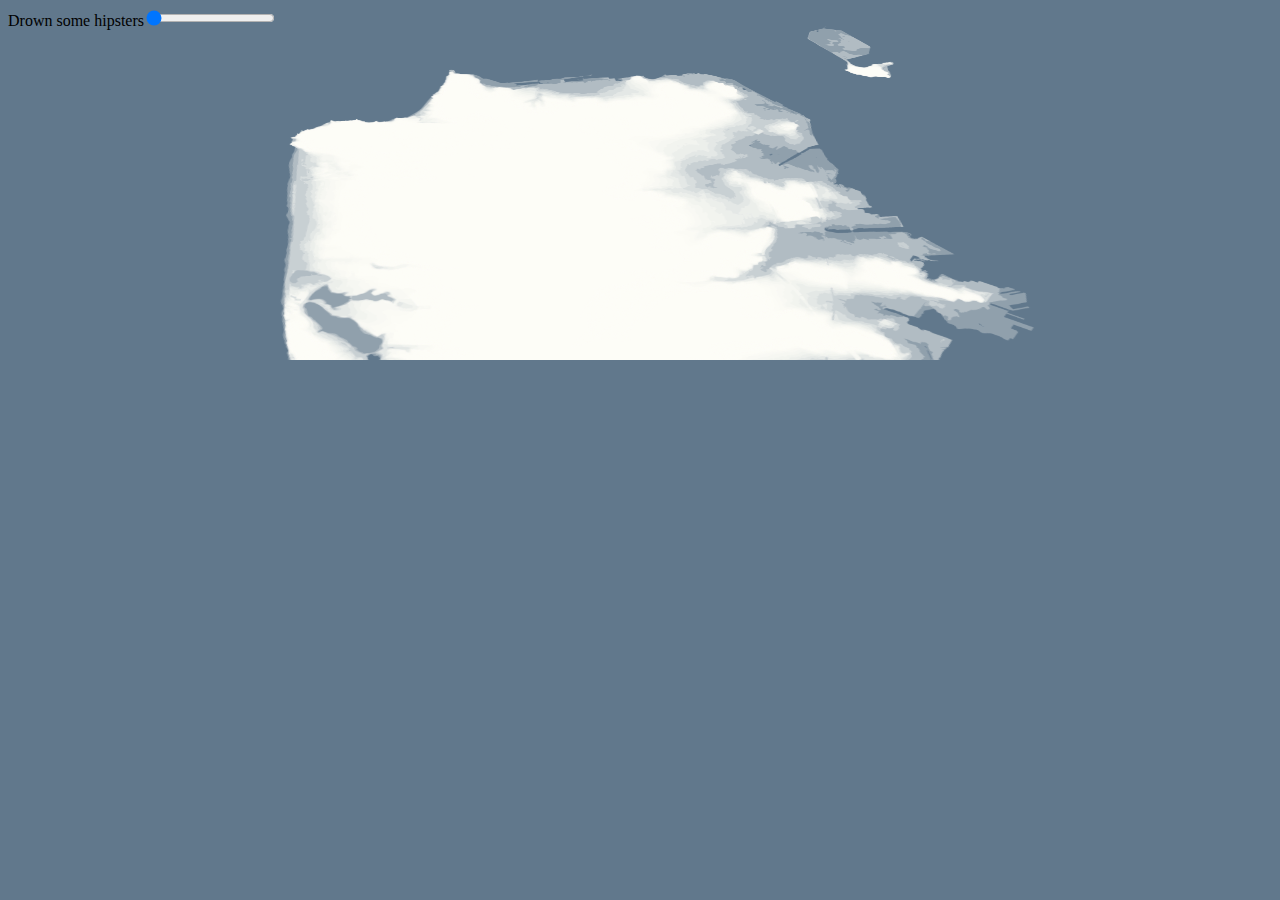
==== index.html @ 6633ede7 "initial commit" ====
<html>
	<style>
		.elevation {
			position:absolute;
			opacity:0.3;
			width:100%;
			pointer-events:none;
			-webkit-transform-origin: 40% 60%;
			transition:opacity 2s;
			left:150px;
			-webkit-transform:rotateX(75deg);

		}
		path,polygon {
			fill:#FfFef9;
		}
		body {
			-webkit-perspective:1600px;
			background:#61788C;
		}
		
		#water {
			position:absolute; 
			width:500%; 
			height:auto; 
			background:#61788C;
			transition:all 2s;
			opacity:0.6;
			margin-left:-100%;
			-webkit-transform-origin: 40% 60%;
			-webkit-backface-visibility:hidden;
			-webkit-transform:rotateX(75deg);

		}
		#scene {
			margin-top:-250px;
			width:80%;
			height:100%;
		}
	</style>
	<body>
	<script src="http://ajax.googleapis.com/ajax/libs/jquery/1.11.0/jquery.min.js"></script>
	Drown some hipsters<input type="range" class="range" min="0" max="20" value='0' data-highlight="true">
	<div id='scene'>
		<div style=' transition:all 2s;	-webkit-perspective:1600px;margin:0 auto;width:80%'>
			<svg id='water'></svg>
			
			<svg class='elevation' viewBox='0,0,800,680'   id="group-5_1_">
				<g>
					<path d="M553.43,239.22h0.07l0.07-0.07v-0.07V239h-0.07v-0.07l-0.07-0.08l-0.06-0.14l-0.08-0.08v-0.07h-0.07v0.07
						v0.08l0.07,0.07v0.07l0.08,0.08V239v0.08v0.07v0.07H553.43z M517.58,332.6v-0.06l0.14-0.07l0.21-0.15l0.28-0.37l0.49-0.44
						l0.49-0.59l0.49-0.59l0.28-0.51l0.14-0.44l-0.14-0.22l-0.14-0.23l-0.21-0.14l-0.14-0.08l-0.07-0.07l-0.07-0.07h-0.07h-0.07v0.07
						l-0.07,0.07l-0.14,0.08l-0.07,0.07l-0.07,0.07l-0.07,0.15h-0.07v0.07v0.08h-0.07v0.07h-0.07v0.07h-0.07l-0.07,0.08l-0.07,0.07
						h-0.07v0.07h-0.07l-0.06,0.08l-0.07,0.07l-0.14,0.14l-0.22,0.15l-0.28,0.3l-0.28,0.29l-0.28,0.3l-0.28,0.22l-0.14,0.14l-0.07,0.08
						v0.07l0.07,0.15l0.14,0.14l0.15,0.15l0.21,0.14l0.14,0.15l0.14,0.15l0.07,0.07l0.07,0.07v0.08h0.07l0.06,0.07H517.58z
						 M501.38,323.33v-0.08h-0.07l-0.07-0.07v0.07v0.08h0.07H501.38z M375.57,150.91v-0.07v-0.08l-0.07-0.07v0.07v0.08L375.57,150.91z
						 M624,549.36v-0.07v-0.07h-0.07v-0.08h-0.06h-0.07h-0.07h-0.07v0.08v0.07v0.07l0.07,0.07h0.07h0.07h0.06H624V549.36z
						 M645.01,559.89v0.07l0.07,0.08v0.07h0.07v0.07h0.07l0.07,0.07l0.07,0.08l0.07,0.07h0.07l0.06,0.07l0.07,0.08h0.07l0.07,0.07h0.07
						l0.07,0.07l0.07,0.08h0.07l0.07,0.07l0.07,0.07h0.07v0.08h0.07l0.07,0.07h0.07l0.07,0.07l0.07,0.08l0.07,0.07l0.07,0.07h0.07
						l0.06,0.07v0.08h0.08l0.07,0.07l0.06,0.07v0.08h0.07l0.07,0.07h0.07v0.07l0.07,0.07h0.07l0.07,0.08v0.07h0.07l0.07,0.08v0.07h0.07
						l0.07,0.07h0.07l0.07,0.07H648h0.07l0.07,0.08h0.07l0.07-0.08h0.06v-0.07h0.07v-0.07h-0.07l-0.06-0.07h-0.07l-0.07-0.08h-0.07
						v-0.07H648h-0.07l-0.07-0.08v-0.33h0.06v0.07h0.07h0.07l0.07,0.07h0.07h0.07v0.08h0.06l0.07,0.07h0.07l0.07,0.07h0.07h0.07h0.07
						h0.07v0.08h0.07l0.07,0.07l0.07,0.07l0.07,0.07h0.07v0.08h0.07h0.07v0.07v0.07v0.08v0.07v0.07l-0.07,0.08v0.14v0.08v0.07v0.07
						l-0.07,0.07v0.08v0.07v0.07v0.08v0.07h0.07v0.07h0.07v0.07v0.08v0.07h0.07v0.08h0.07v0.07l0.07,0.07l0.07,0.07l0.07,0.08
						l0.07,0.07h0.06l0.07,0.07h0.07v0.08H650l0.07,0.07h0.07v0.07h0.07v0.08h0.07l0.07,0.07h0.07l0.07-0.07h0.07h0.14h0.07h0.14h0.14
						h0.07h0.07h0.07h0.07l0.07,0.07h0.07h0.14h0.07h0.07h0.07h0.07l0.07,0.07h0.07l0.07,0.07l0.07,0.08h0.14l0.07,0.07l0.07,0.07v0.08
						l0.07,0.07v0.07h0.06h0.07l0.07-0.07h0.07v0.07h0.07h0.07H653l0.07-0.07h0.07l0.14-0.07h0.07l0.14-0.08h0.07l0.07-0.07l0.07-0.07
						l0.07-0.08l0.07-0.07l0.07-0.07l0.07-0.07v-0.08h0.07v-0.07l0.07-0.07v-0.08l0.07-0.07l0.07-0.07v-0.08l0.07-0.07l0.07-0.07h0.06
						l0.08-0.07h0.06l0.07-0.08h0.07h0.07h0.07l0.14-0.07h0.07h0.15h0.14h0.14l0.21,0.07l0.14,0.08h0.07l0.14,0.07h0.07l0.07,0.07h0.07
						v0.07l0.07,0.08h0.07l0.07,0.07h0.07l0.06,0.07l0.07,0.08h0.07v0.07l0.07,0.07l0.07,0.08l0.07,0.07l0.07,0.07l0.07,0.07h0.07
						l0.07,0.08l0.07,0.07l0.07,0.07h0.14l0.07,0.08h0.07h0.07l0.07,0.07h0.07h0.06h0.07l0.07,0.07h0.15h0.06h0.07h0.07l0.07,0.08h0.07
						h0.07h0.07h0.07l0.07-0.08h0.07v-0.07H659v-0.07h0.07v-0.08l0.07-0.07l0.07-0.07l0.07-0.08v-0.07l0.07-0.07l0.07-0.07v-0.08
						l0.07-0.07v-0.07l0.07-0.08l0.06-0.07l0.07-0.07l0.07-0.08h0.07v-0.07h0.07v-0.07l0.07-0.07l0.07-0.08l0.07-0.07l0.07-0.08h0.07
						h0.07h0.07h0.07h0.07l0.07,0.08l0.07,0.07h0.07h0.07v-0.07v-0.08h0.07v-0.07h0.07v-0.07h0.07v-0.07h0.06v-0.08v-0.07l-0.06-0.07
						v-0.08l0.06-0.07v-0.07l0.07-0.07l0.07-0.08h0.07h0.07h0.07h0.07l0.07,0.08h0.07l0.07,0.07h0.07l0.07,0.07h0.07v0.07h0.07
						l0.07,0.08l0.07,0.07l0.07,0.07l0.14,0.08l0.07,0.07v0.07h0.07l0.07,0.07h0.07v0.08h0.07l0.06,0.07h0.07v-0.07l0.07-0.08
						l0.07-0.07h0.07l0.07-0.07h0.07h0.07h0.07h0.07l0.07,0.07v0.07v0.08v0.07h0.07v0.08h0.07v0.07h0.07v0.07h0.07v0.07l0.07,0.08
						l0.07,0.07v0.07h0.07v0.08h0.07v0.07h0.07v0.07v0.08v0.07v0.07h0.06l0.07,0.07l0.15,0.08l0.06,0.14l0.08,0.08l0.06,0.07h0.07
						l0.07,0.07l0.07,0.08h0.07v0.07h0.07v0.07v0.08h0.07l0.07,0.07l0.07,0.07h0.07l0.07,0.07l0.07,0.08h0.07v-0.08h0.07l0.14,0.08
						l0.14,0.07l0.14,0.15l0.14,0.07l0.14,0.15l0.07,0.07h0.07h0.07v0.07l0.07-0.07l0.07-0.07l0.07-0.15l0.14-0.15l0.07-0.07l0.07-0.15
						l0.07-0.07l0.07-0.14l0.14-0.15l0.14-0.22l0.21-0.3l0.28-0.29l0.21-0.37l0.21-0.22l0.21-0.15l0.14-0.07h0.07l0.07,0.07l0.07,0.08
						h0.07l0.07,0.07l0.21,0.15l0.14,0.14l0.21,0.15l0.15,0.07l0.14,0.08l0.07,0.07l0.03,0.04l0.07,0.08l0.07,0.07l0.14,0.07l0.14,0.07
						l0.21,0.15l0.35,0.3l0.42,0.29l0.5,0.29l0.49,0.37l0.56,0.37l0.49,0.36l0.42,0.37l0.35,0.22l0.28,0.23l0.14,0.07l0.07,0.07
						l0.07,0.07l0.07,0.08h0.14l0.07,0.14l0.21,0.15l0.28,0.15l0.35,0.29l0.28,0.22l0.29,0.15l0.21,0.14l0.21,0.15l0.14,0.15l0.21,0.14
						l0.28,0.22l0.35,0.22l0.35,0.23l0.28,0.22l0.21,0.14l0.14,0.15l0.21,0.07l0.21,0.22l0.28,0.22l0.42,0.23l0.36,0.29l0.28,0.22
						l0.21,0.15l0.14,0.07l0.14,0.15l0.21,0.07l0.21,0.15l0.21,0.22l0.28,0.22l0.14,0.22l0.07,0.15v0.14l-0.07,0.15l-0.07,0.07v0.08
						h-0.07v0.07v0.07l0.07,0.07h0.07l0.07,0.08h0.07v0.07h0.07l0.07,0.07h0.07l0.07,0.08h0.07l0.07,0.07h0.07l0.07,0.07h0.07
						l0.07,0.08h0.07v0.07h0.07h0.06h0.07h0.07h0.07h0.07h0.07h0.07l0.07,0.07h0.07h0.07h0.14h0.07h0.14h0.14h0.14h0.15h0.14h0.07h0.07
						h0.06h0.15h0.14h0.14h0.07h0.07h0.07h0.07h0.07h0.14h0.14h0.07h0.14h0.07h0.07l0.07,0.07h0.07l0.07,0.08h0.14l0.07,0.07l0.07,0.07
						l0.14,0.08l0.07,0.07l0.07,0.07h0.07v0.08h0.06l0.07,0.07l0.07,0.07l0.07,0.07h0.07v-0.07h0.07h0.07v-0.07h0.07v-0.07h0.07v-0.08
						v-0.07v-0.07v-0.08v-0.07v-0.07v-0.08v-0.07v-0.07v-0.07v-0.08v-0.07l0.07-0.07v-0.08l0.07-0.07v-0.07h0.07l0.07-0.08l0.07-0.07
						h0.07l0.07-0.07l0.07-0.07h0.14l0.07-0.08h0.14l0.07-0.07h0.14l0.07-0.07h0.07h0.07h0.14h0.07h0.14l0.07-0.08h0.07h0.07h0.07
						l0.07-0.07h0.07h0.06h0.07h0.08l0.07-0.07h0.14h0.07l0.06-0.08h0.07h0.07h0.14h0.14l0.15-0.07h0.14h0.14h0.07h0.07h0.07h0.07h0.07
						h0.14h0.07l0.07,0.07h0.06h0.08l0.07,0.08l0.06,0.07l0.15,0.07l0.06,0.08l0.07,0.07h0.07l0.07,0.07h0.07l0.07,0.08l0.14,0.07
						l0.07,0.07l0.14,0.07l0.15,0.15l0.06,0.07h0.15v0.08h0.06v0.07h0.08h0.06l0.07,0.07l0.07,0.08l0.14,0.07l0.15,0.14l0.14,0.08h0.07
						l0.07,0.07l0.06,0.07h0.08l0.13,0.08l0.15,0.14l0.14,0.08l0.07,0.07l0.14,0.07h0.07l0.07,0.07l0.07,0.08l0.14,0.07h0.07l0.07,0.08
						l0.14,0.07l0.07,0.07h0.07v0.07h0.07l0.07,0.08l0.07,0.07l0.06,0.07l0.07,0.08v0.07v0.07l-0.07,0.08v0.07h-0.06h-0.07l-0.07,0.07
						l-0.07,0.07v0.08v0.07v0.07h0.07v0.08v0.07v0.07v0.08l-0.07,0.07v0.07v0.08v0.07v0.07v0.07h-0.07h-0.07h-0.07l-0.07,0.08h-0.07
						h-0.07h-0.07h-0.07v0.07h-0.07h-0.07H695l-0.14,0.07h-0.07h-0.14l-0.14,0.08h-0.07h-0.07h-0.07l-0.07,0.07h-0.07h-0.07h-0.07
						l-0.07,0.07h-0.14h-0.07l-0.14,0.07l-0.14,0.08h-0.14l-0.14,0.07h-0.14l-0.21,0.08l-0.21,0.07l-0.28,0.07l0.01,0.03l-0.26,0.06
						l-0.21,0.07l-0.21,0.08l-0.21,0.07h-0.14l-0.28,0.07l-0.29,0.15l-0.35,0.07l-0.35,0.15l-0.28,0.07l-0.21,0.07h-0.21l-0.14,0.08
						l-0.21,0.07l-0.28,0.07l-0.28,0.08l-0.35,0.14l-0.28,0.08l-0.21,0.07l-0.21,0.07h-0.14l-0.21,0.07l-0.22,0.08l-0.28,0.07
						l-0.28,0.07l-0.21,0.08l-0.21,0.07l-0.14,0.07h-0.21l-0.14,0.07l-0.21,0.08l-0.21,0.07h-0.21l-0.14,0.08l-0.14,0.07h-0.15
						l-0.14,0.07h-0.14l-0.14,0.07h-0.14l-0.14,0.08h-0.14l-0.07,0.07h-0.14l-0.07,0.07h-0.07l-0.07,0.08h-0.14l-0.07,0.07h-0.07
						l-0.14,0.07h-0.07l-0.07,0.07l-0.07,0.08h-0.14l-0.07,0.14l-0.14,0.08h-0.14l-0.07,0.07l-0.07,0.07l-0.07,0.08h-0.07l-0.07,0.07
						l-0.07,0.07l-0.07,0.08l-0.07,0.07v0.07l-0.07,0.08h-0.07v0.07v0.07h-0.07v0.07h-0.07v0.08v0.07v0.07l0.07,0.08v0.07l0.07,0.07
						l0.07,0.07h0.07l0.07,0.08h0.07h0.07l0.07,0.07h0.14h0.07l0.07,0.07h0.07h0.07h0.07h0.07h0.07h0.14h0.07h0.14h0.14h0.14h0.14h0.07
						h0.07l0.14-0.07h0.07h0.21l0.14-0.07h0.21l0.14-0.08h0.14l0.07-0.07h0.15l0.21-0.07l0.21-0.07l0.28-0.08l0.28-0.07l0.21-0.07
						l0.21-0.08l0.14-0.07h0.14l0.14-0.07h0.14l0.14-0.07l0.21-0.08l0.21-0.07l0.36-0.07l0.35-0.15l0.42-0.07l0.28-0.08l0.28-0.07
						l0.21-0.07l0.21-0.08l0.21-0.07l0.28-0.07l0.28-0.08l0.28-0.14l0.28-0.07l0.28-0.08l0.21-0.07h0.21l0.28-0.07l0.28-0.15l0.36-0.07
						l0.27-0.07l0.29-0.08l0.21-0.07l0.21-0.08l0.14-0.07l0.21-0.07h0.21l0.21-0.07l0.28-0.08l0.21-0.07l0.21-0.07l0.21-0.08l0.14-0.07
						l0.14-0.07h0.14l0.15-0.07h0.06l0.07-0.08h0.07l0.07-0.07h0.07h0.07v-0.07h0.07h0.07h0.07v-0.08h0.07h0.07h0.07h0.07v-0.07h0.07
						h0.07v0.07h0.07v0.08l0.07,0.07h0.07v-0.07h0.07h0.06h0.07h0.07l0.07-0.08h0.07h0.07h0.07v-0.07h0.07h0.07l0.14-0.07h0.07h0.14
						l0.07-0.08h0.14l0.07,0.08h0.07v0.07v0.07l0.07,0.08v0.07l0.07,0.07v0.08h0.07h0.07l0.07-0.08l0.14-0.07h0.07l0.14-0.07l0.07-0.08
						l0.14-0.07h0.07l0.07-0.07h0.07l0.14-0.08l0.14-0.07h0.14h0.14l0.15,0.15l0.07,0.14l0.14,0.22l0.07,0.15v0.15l0.07,0.07v0.07v0.08
						l-0.07,0.07h-0.07v0.07v0.08v0.07v0.07l-0.07,0.08l-0.07,0.07l-0.21,0.07l-0.21,0.07l-0.21,0.08l-0.21,0.07h-0.15l-0.14,0.07
						h-0.07h-0.14h-0.07l-0.14,0.08l-0.14,0.07l-0.28,0.07l-0.28,0.07l-0.35,0.08l-0.35,0.07l-0.28,0.15l-0.28,0.07h-0.21l-0.21,0.07
						l-0.28,0.08l-0.36,0.14l-0.42,0.08l-0.42,0.14l-0.35,0.15l-0.21,0.07h-0.21l-0.21,0.07l-0.21,0.08l-0.35,0.07l-0.28,0.15
						l-0.35,0.07l-0.29,0.07l-0.21,0.08l-0.14,0.07h-0.07l-0.14,0.07h-0.14l-0.14,0.08l-0.14,0.07l-0.21,0.07l-0.21,0.07l-0.14,0.08
						l-0.14,0.07l-0.15,0.07l-0.06,0.08h-0.07l-0.07,0.07h-0.07l-0.07,0.07l-0.07,0.08l-0.14,0.07l-0.07,0.07h-0.07v0.08h-0.07v0.07
						v0.07h-0.07V585l-0.07,0.08v0.07v0.07l0.07,0.08v0.07v0.07h0.07v0.08h0.07l0.07,0.07h0.07l0.07,0.07h0.06h0.08h0.06h0.07v0.07
						h0.07h0.07h0.14h0.07h0.15l0.14-0.07h0.14h0.14h0.07h0.14h0.07h0.07h0.07h0.07l0.07-0.07h0.07h0.07l0.21-0.07h0.14l0.21-0.08
						l0.14-0.07h0.14l0.21-0.07h0.14l0.28-0.08l0.28-0.14l0.35-0.08l0.42-0.14l0.36-0.07l0.21-0.08l0.28-0.07l0.21-0.07l0.35-0.08
						l0.42-0.14l0.49-0.15l0.49-0.15l0.42-0.14l0.28-0.08l0.21-0.07l0.21-0.07l0.22-0.07l0.21-0.08l0.35-0.07l0.28-0.15l0.28-0.07
						l0.14-0.07l0.14-0.08h0.14l0.14-0.07l0.21-0.07l0.28-0.08l0.28-0.07l0.28-0.07l0.35-0.15l0.36-0.07l0.27-0.07l0.29-0.08l0.21-0.07
						l0.14-0.07h0.07l0.07-0.07h0.06h0.07l0.08-0.08h0.06H703h0.07v-0.07h0.07h0.07h0.07h0.07v-0.07h0.07l0.02,0.02h0.06h0.07
						l-0.07,0.08h-0.06h-0.07l-0.07,0.07v0.07l0.07,0.07v0.08h0.07v0.07v0.08h0.06v0.07l0.07,0.07v0.08h0.07v0.07l0.07,0.07h0.07h0.07
						h0.07h0.07h0.07h0.07v-0.07l0.07-0.07h0.07v0.07l-0.07,0.14v0.15l-0.07,0.15l-0.07,0.14v0.15v0.09l-0.07,0.22l-0.07,0.22
						l-0.07,0.29l-0.07,0.44l-0.14,0.37l-0.07,0.37l-0.07,0.29l-0.07,0.3l-0.07,0.22l-0.07,0.29l-0.06,0.3l-0.07,0.36l-0.07,0.37
						l-0.14,0.37l-0.07,0.29v0.22l-0.07,0.22l-0.07,0.3l-0.14,0.37l-0.07,0.36l-0.15,0.44l-0.06,0.37l-0.07,0.3l-0.07,0.22l-0.07,0.29
						l-0.07,0.3l-0.07,0.44l-0.14,0.44l-0.07,0.44l-0.14,0.44l-0.07,0.29l-0.07,0.29v0.15l-0.07,0.15v0.14l-0.07,0.15v0.15l-0.07,0.14
						v0.3l-0.07,0.29l-0.14,0.22l-0.07,0.3l-0.14,0.29l-0.21,0.15l-0.14,0.22l-0.14,0.14l-0.07,0.08l-0.15,0.07l-0.14,0.07l-0.14,0.08
						l-0.28,0.14l-0.35,0.08l-0.35,0.07l-0.28,0.14l-0.21,0.08h-0.21l-0.14,0.07l-0.14,0.08h-0.21l-0.22,0.07l-0.35,0.14l-0.42,0.08
						l-0.49,0.14l-0.56,0.22l-0.63,0.15l-0.49,0.15l-0.36,0.07l-0.35,0.15l-0.28,0.07l-0.28,0.07l-0.42,0.15l-0.49,0.07l-0.42,0.15
						l-0.42,0.14l-0.28,0.08l-0.28,0.07l-0.28,0.07l-0.35,0.15l-0.42,0.07l-0.49,0.15l-0.43,0.14l-0.42,0.15l-0.28,0.07l-0.21,0.08
						l-0.28,0.07l-0.21,0.07l-0.35,0.07l-0.42,0.15l-0.42,0.07l-0.49,0.15l-0.43,0.15l-0.42,0.07l-0.35,0.15l-0.28,0.07l-0.21,0.07
						l-0.14,0.08H684l-0.07,0.07v0.07V602v0.08l0.07,0.14l0.07,0.23v0.22l0.07,0.22l0.07,0.22l0.07,0.22l0.07,0.22l0.07,0.22l0.07,0.22
						l0.07,0.44l0.14,0.44l0.14,0.45l0.14,0.43l0.14,0.45l0.14,0.36l0.07,0.3l0.07,0.22l0.07,0.22l0.07,0.15v0.07h0.07h0.07h0.07h0.14
						l0.21-0.07l0.28-0.08l0.28-0.07l0.28-0.07l0.28-0.08l0.21-0.07l0.21-0.07l0.21-0.08l0.21-0.07l0.36-0.07l0.42-0.15l0.35-0.14
						l0.35-0.08l0.28-0.07l0.21-0.07l0.28-0.08l0.28-0.07l0.35-0.07l0.42-0.15l0.43-0.15l0.42-0.07l0.28-0.15h0.21l0.21-0.07l0.28-0.07
						l0.35-0.15l0.35-0.07l0.42-0.15l0.35-0.07l0.28-0.07l0.21-0.08l0.21-0.07l0.29-0.07l0.35-0.15l0.42-0.07l0.42-0.15l0.35-0.07
						l0.28-0.07l0.14-0.08l0.21-0.07l0.21-0.07l0.28-0.08l0.35-0.07l0.28-0.07l0.28-0.08l0.15-0.07h0.14l0.07-0.07h0.07h0.07l0.06-0.08
						h0.07h0.07h0.07h0.07v0.08v0.07h0.07v0.07v0.08l0.07,0.14l0.07,0.15v0.22l0.07,0.15v0.07l0.07,0.07v0.08v0.07v0.07h0.07v0.08v0.07
						v0.07v0.08v0.07h-0.07v0.07h-0.14l-0.14,0.07h-0.14l-0.21,0.08l-0.14,0.07h-0.15l-0.06,0.07h-0.07h-0.15l-0.07,0.08H699
						l-0.21,0.07l-0.28,0.07l-0.42,0.15l-0.42,0.15l-0.42,0.07l-0.42,0.14l-0.28,0.08l-0.28,0.07l-0.28,0.07l-0.28,0.08l-0.42,0.14
						l-0.5,0.15l-0.41,0.15l-0.43,0.07l-0.35,0.14l-0.28,0.08l-0.35,0.07l-0.35,0.15l-0.56,0.14l-0.56,0.15l-0.57,0.14l-0.49,0.15
						l-0.42,0.15l-0.28,0.07l-0.42,0.07l-0.42,0.15l-0.63,0.22l-0.64,0.22l-0.69,0.15l-0.57,0.22l-0.35,0.07l-0.21,0.08l-0.21,0.07
						h-0.14l-0.14,0.07l-0.21,0.07h-0.21h-0.21h-0.15l-0.13-0.07l-0.15-0.07l-0.07-0.07l-0.07-0.08h-0.07l-0.06-0.07h-0.07l-0.07-0.07
						l-0.07-0.08l-0.15-0.07l-0.13-0.14l-0.22-0.15l-0.21-0.15l-0.21-0.14l-0.14-0.08l-0.14-0.07l-0.07-0.07l-0.07-0.08h-0.07
						l-0.07-0.07h-0.07v0.07h-0.07v0.08v0.07l-0.02,0.05v0.07l-0.07,0.07l-0.07,0.15l-0.07,0.07l-0.14,0.15l-0.07,0.14l-0.07,0.08v0.07
						h-0.07v0.07h-0.07v0.08l-0.07,0.07l-0.07,0.07l-0.14,0.15l-0.07,0.22l-0.14,0.15l-0.07,0.14l-0.14,0.08h-0.07v0.07h-0.07v0.07
						l-0.07,0.07l-0.07,0.08l-0.14,0.14l-0.07,0.15l-0.21,0.22l-0.14,0.22l-0.14,0.15l-0.14,0.22l-0.15,0.22l-0.07,0.15l-0.07,0.07
						l-0.06,0.07l-0.07,0.08l-0.07,0.07v0.07l-0.07,0.07l-0.07,0.08v0.07h-0.07v0.07v0.08h0.07l0.07,0.07l0.14,0.07l0.21,0.15
						l0.28,0.22l0.28,0.22l0.35,0.3l0.42,0.29l0.35,0.22l0.35,0.29l0.36,0.23l0.28,0.22l0.21,0.14l0.14,0.15l0.21,0.15l0.21,0.14
						l0.28,0.22l0.35,0.22l0.35,0.3l0.28,0.22l0.21,0.15l0.15,0.07l0.21,0.14l0.21,0.15l0.28,0.22l0.35,0.22l0.28,0.3l0.28,0.22
						l0.21,0.14l0.21,0.15l0.21,0.07l0.21,0.22l0.28,0.23l0.28,0.22l0.35,0.22l0.28,0.22l0.21,0.22l0.14,0.07l0.14,0.08l0.08,0.07
						l0.13,0.07l0.08,0.07l0.14,0.15l0.21,0.07l0.21,0.23l0.28,0.22l0.28,0.14l0.21,0.15l0.21,0.15l0.07,0.07h0.07l0.07,0.07l0.07,0.08
						l0.07,0.07l0.07,0.07h0.07l0.06,0.07v0.08l-0.06,0.07l-0.07,0.15l-0.07,0.14l-0.14,0.07l-0.08,0.15l-0.06,0.07l-0.07,0.08v0.07
						l-0.07,0.07v0.08h-0.07l-0.07,0.07l-0.07,0.07l-0.14,0.08h-0.14l-0.21-0.08l-0.21-0.14l-0.28-0.15l-0.21-0.15l-0.15-0.14
						l-0.14-0.08l-0.14-0.14l-0.21-0.15l-0.28-0.14l-0.35-0.3l-0.28-0.22l-0.28-0.22l-0.28-0.15l-0.14-0.14l-0.21-0.15l-0.28-0.22
						l-0.28-0.22l-0.42-0.29l-0.35-0.37l-0.36-0.22l-0.28-0.22l-0.21-0.15l-0.21-0.22l-0.28-0.15l-0.35-0.29l-0.35-0.3l-0.42-0.29
						l-0.36-0.22l-0.28-0.15l-0.14-0.14l-0.14-0.15l-0.14-0.07l-0.14-0.08l-0.14-0.14l-0.21-0.15l-0.35-0.22l-0.35-0.29l-0.49-0.3
						l-0.5-0.36l-0.42-0.3l-0.35-0.22l-0.28-0.22l-0.21-0.15l-0.14-0.07l-0.07-0.07l-0.07-0.08h-0.07v-0.07h-0.07v0.07h-0.07
						l-0.07,0.08v0.07l-0.07,0.07l-0.07,0.08l-0.07,0.14l-0.14,0.15l-0.21,0.29l-0.21,0.3l-0.28,0.36l-0.28,0.37l-0.28,0.44l-0.28,0.37
						l-0.21,0.29l-0.21,0.3l-0.14,0.14l-0.07,0.15l-0.14,0.15l-0.07,0.14l-0.14,0.15l-0.07,0.14l-0.14,0.15l-0.07,0.15l-0.14,0.14v0.08
						h-0.07v0.07V619v0.08h0.07l0.07,0.07l0.07,0.07l0.07,0.07l0.14,0.08l0.21,0.22l0.28,0.15l0.35,0.29l0.42,0.29l0.42,0.3l0.42,0.29
						l0.42,0.37l0.36,0.22l0.26,0.23l0.21,0.15l0.21,0.14l0.28,0.22l0.35,0.22l0.42,0.3l0.35,0.29l0.36,0.3l0.28,0.14l0.21,0.15
						l0.21,0.15l0.21,0.22l0.35,0.22l0.35,0.22l0.35,0.29l0.28,0.22l0.21,0.15l0.21,0.15l0.14,0.14l0.22,0.15l0.27,0.22l0.36,0.22
						l0.28,0.22l0.28,0.22l0.21,0.15l0.14,0.07l0.21,0.15l0.21,0.15l0.28,0.22l0.35,0.29l0.28,0.22l0.28,0.22l0.28,0.15l0.14,0.15
						l0.07,0.07l0.14,0.07l0.07,0.07l0.14,0.08l0.21,0.14l0.21,0.23l0.36,0.22l0.42,0.29l0.42,0.29l0.35,0.3l0.21,0.15l0.21,0.14
						l0.21,0.15l0.28,0.22l0.28,0.22l0.42,0.29l0.42,0.3l0.43,0.29l0.42,0.37l0.42,0.29l0.28,0.22l0.35,0.23l0.21,0.14l0.14,0.07
						l0.14,0.15l0.14,0.07l0.15,0.15l0.21,0.15l0.14,0.14l0.14,0.08l0.14,0.07l0.07,0.07h0.07V634h0.07v0.07l0.07,0.07l0.07,0.07v0.08
						v0.07h0.06v0.07v0.07v0.08h-0.06v0.07v0.07l-0.07,0.08l-0.07,0.14l-0.07,0.08v0.07h-0.07v0.07l-0.07,0.08l-0.14,0.22l-0.14,0.22
						l-0.21,0.22l-0.22,0.29l-0.21,0.23l-0.06,0.22l-0.15,0.14l-0.07,0.15l-0.14,0.15l-0.21,0.22l-0.14,0.29l-0.21,0.22l-0.21,0.29
						l-0.07,0.15l-0.14,0.08v0.07l-0.07,0.07v0.07h-0.07v0.08l-0.07,0.07l-0.07,0.07h-0.07v0.08l-0.07,0.07h-0.07v0.07h-0.07h-0.07
						h-0.07h-0.07h-0.06h-0.07l-0.07-0.07h-0.07l-0.07-0.07h-0.07v-0.08h-0.14l-0.07-0.07l-0.21-0.15l-0.21-0.22l-0.21-0.14l-0.21-0.15
						l-0.22-0.07l-0.06-0.15l-0.15-0.07l-0.21-0.15l-0.28-0.22l-0.28-0.22l-0.28-0.22l-0.28-0.15l-0.21-0.14l-0.14-0.15l-0.21-0.15
						l-0.21-0.14l-0.28-0.22l-0.35-0.22l-0.28-0.22l-0.28-0.23l-0.28-0.22l-0.14-0.07l-0.14-0.15l-0.07-0.07l-0.14-0.07l-0.07-0.07
						l-0.21-0.15l-0.21-0.15l-0.28-0.22l-0.36-0.22l-0.42-0.3l-0.49-0.36l-0.49-0.3l-0.42-0.36l-0.42-0.3l-0.35-0.29l-0.28-0.15
						l-0.21-0.14l-0.14-0.15l-0.21-0.15l-0.21-0.14l-0.29-0.22l-0.21-0.15l-0.21-0.15l-0.14-0.14l-0.07-0.08l-0.07-0.07h-0.07
						l-0.07-0.07l-0.07-0.07h-0.07l-0.06-0.08h-0.07v0.08h-0.07v0.07h-0.07v0.07H679v0.07h-0.07v0.08h-0.07v0.07v0.07h-0.07v0.08h-0.07
						v0.07h-0.07v0.07l-0.07,0.07v0.08l-0.07,0.07v0.08l-0.07,0.07l-0.07,0.07l-0.14,0.15l-0.14,0.14l-0.07,0.22l-0.14,0.08l-0.07,0.14
						l-0.07,0.08h-0.07h-0.07v0.07h-0.07l-0.07,0.07h-0.07l-0.07,0.08l-0.02,0.03l-0.07,0.07l-0.07,0.08v0.07v0.08v0.07v0.07V633
						l-0.07,0.07v0.07l-0.07,0.07l-0.07,0.08h-0.07v0.07l-0.07,0.07v0.08h-0.07v0.07h-0.07v0.07v0.08l-0.07,0.07v0.1h-0.07v0.07h-0.07
						v0.07h-0.06v0.07h-0.07v0.08l-0.07,0.07h-0.07v0.07h-0.07v0.08v0.07h-0.07v0.07l-0.07,0.08l-0.07,0.07l-0.07,0.07v0.08h-0.07v0.07
						h-0.07v0.07h-0.07v0.07v0.08h-0.07v0.07h-0.07v0.07v0.08h-0.07v0.07h-0.07h-0.07v0.07v0.07h-0.07v0.08v0.07h-0.07v0.07h-0.07v0.08
						h0.07l0.07,0.07h0.07v0.07h0.07l0.07,0.08h0.07l0.07,0.07l0.07,0.07h0.07l0.07,0.08l0.07,0.07l0.07,0.07h0.07v0.07h0.07v0.08h0.07
						l0.07,0.07l0.07,0.07l0.14,0.08l0.14,0.07l0.14,0.07l0.14,0.15l0.21,0.15l0.21,0.14l0.14,0.15l0.21,0.07l0.07,0.15l0.14,0.07
						l0.07,0.07l0.07,0.08l0.14,0.07l0.15,0.07l0.14,0.08l0.14,0.14h0.07l0.07,0.07l0.07,0.08h0.07l0.07,0.07l0.06,0.07l0.07,0.08
						l0.07,0.07l0.07,0.07h0.07v0.08h0.07v0.07h0.07l0.07,0.07l0.07,0.07h0.07v0.08v0.14l-0.07,0.08v0.07h-0.07l-0.07,0.07v0.08h-0.07
						v0.07v0.07l-0.07,0.08v0.07h-0.07v0.07l0.07,0.08v0.07v0.07l0.07,0.07l0.07,0.08h0.07l0.07,0.07h0.07v0.07h0.07h0.07h0.07
						l0.07,0.08h0.07h0.07v0.07v0.07l-0.07,0.15l-0.14,0.15l-0.14,0.14l-0.15,0.22l-0.07,0.15l-0.14,0.15l-0.07,0.14l-0.14,0.15
						l-0.14,0.22l-0.21,0.3l-0.28,0.36l-0.28,0.37l-0.28,0.37l-0.14,0.22l-0.21,0.22l-0.14,0.22l-0.21,0.29l-0.28,0.37l-0.28,0.44
						l-0.35,0.44l-0.28,0.37l-0.22,0.29l-0.14,0.22l-0.14,0.23l-0.21,0.22l-0.21,0.29l-0.21,0.37l-0.21,0.29l-0.21,0.3l-0.14,0.14
						l-0.14,0.15l-0.07,0.15l-0.07,0.07l-0.07,0.07l-0.07,0.15l-0.14,0.15l-0.14,0.22l-0.21,0.29l-0.21,0.29l-0.28,0.3l-0.14,0.29
						l-0.15,0.15l-0.07,0.07l-0.06,0.07h-0.07v0.08h-0.07h-0.07h-0.07h-0.07h-0.07h-0.07v-0.08h-0.07v-0.07h-0.07v-0.07h-0.07v-0.07
						v-0.08v-0.07v-0.07v-0.08h-0.07v-0.07h-0.07v-0.07h-0.07l-0.07-0.07h-0.07l-0.07-0.08h-0.07l-0.07-0.07h-0.07h-0.06l-0.07-0.07
						h-0.07l-0.07-0.08h-0.15h-0.06h-0.07v-0.07h-0.07l-0.07,0.07h-0.07h-0.07l-0.07,0.08h-0.07h-0.07v0.07h-0.07l-0.07,0.07
						l-0.07,0.08h-0.07l-0.07,0.07v0.07h-0.07v0.07h-0.07v0.08v0.07l-0.07,0.07v0.08l-0.07,0.07v0.07l-0.06,0.07v0.08v0.07l-0.07,0.08
						l-0.09-0.04l-0.07,0.08h-0.07v0.07h-0.07l-0.07,0.07l-0.07,0.08v0.07h-0.07v0.07v0.07h-0.07v0.08l-0.07,0.07l-0.07,0.07h-0.07
						v0.08h-0.06v0.07h-0.07v0.07h-0.07v0.08h-0.07l-0.07,0.07v0.07l-0.07,0.08l-0.07,0.07l-0.07,0.07l-0.07,0.07l-0.07,0.08v0.07
						h-0.07h-0.07l-0.07,0.07h-0.07h-0.07h-0.07l-0.07-0.07h-0.07l-0.07-0.07h-0.06h-0.07l-0.07-0.08h-0.07l-0.07-0.07l-0.07-0.07
						l-0.14-0.07l-0.07-0.15l-0.14-0.07l-0.14-0.15l-0.22-0.15l-0.14-0.14l-0.21-0.22l-0.21-0.23l-0.21-0.14l-0.21-0.15l-0.07-0.14
						l-0.14-0.15l-0.07-0.07v-0.15l-0.07-0.07l-0.07-0.07l-0.07-0.15l-0.07-0.08l-0.07-0.07l-0.07-0.07v-0.07l-0.07-0.08l-0.07-0.07
						v-0.07l-0.06-0.15l-0.07-0.07l-0.07-0.07v-0.08v-0.07l-0.07-0.07v-0.08h-0.07l-0.07-0.07v-0.07l-0.07-0.08v-0.07v-0.07v-0.08
						h-0.07v-0.07h-0.07v-0.07l-0.07-0.07l-0.07-0.08l-0.14-0.14l-0.07-0.08l-0.07-0.07l-0.07-0.07l-0.07-0.08v-0.07h-0.07l-0.07-0.07
						l-0.14-0.07l-0.07-0.08v-0.07h-0.07h-0.07v-0.08h-0.07l-0.14-0.14l-0.14-0.07l-0.21-0.22l-0.28-0.23l-0.28-0.22l-0.21-0.14
						l-0.14-0.15l-0.07-0.07l-0.07-0.08l-0.07-0.07h-0.07l-0.07-0.07l-0.07-0.08l-0.21-0.07l-0.21-0.22l-0.28-0.15l-0.28-0.22
						l-0.28-0.14l-0.14-0.15l-0.14-0.07l-0.14-0.15l-0.14-0.07l-0.28-0.22l-0.21-0.15l-0.29-0.22l-0.21-0.22l-0.21-0.08l-0.07-0.07
						l-0.07-0.07h-0.06v-0.07h-0.07l-0.07-0.08l-0.07-0.07l-0.14-0.07l-0.15-0.08l-0.14-0.07l-0.14-0.07l-0.07-0.08h-0.07h-0.07
						l-0.07-0.07h-0.14l-0.14-0.07l-0.14-0.07h-0.14h-0.07l-0.07-0.08h-0.07h-0.14h-0.14h-0.14h-0.14l-0.21-0.07h-0.07h-0.14h-0.07
						h-0.21h-0.21h-0.22h-0.27l-0.22-0.07h-0.14h-0.14h-0.07h-0.07H653h-0.07l-0.21,0.07h-0.21h-0.35h-0.28l-0.28,0.07h-0.14h-0.14
						h-0.07h-0.07h-0.07h-0.14l-0.21-0.07l-0.28-0.07h-0.21l-0.21-0.08h-0.14h-0.07h-0.07l-0.07-0.07h-0.07h-0.07l-0.07-0.07
						l-0.14-0.08l-0.21-0.14l-0.21-0.08l-0.14-0.14h-0.07l-0.14-0.08l-0.07-0.07l-0.07-0.07l-0.07-0.15l-0.07-0.07l-0.14-0.15
						l-0.07-0.07l-0.07-0.07l-0.07-0.08l-0.07-0.07v-0.14l-0.07-0.15l-0.14-0.15l-0.07-0.14l-0.07-0.15l-0.07-0.07v-0.07l-0.07-0.08
						v-0.07l-0.07-0.15v-0.07l-0.07-0.15v-0.07l-0.07-0.07v-0.08v-0.07l-0.07-0.07l-0.07-0.15l-0.07-0.14l-0.07-0.15l-0.07-0.15v-0.07
						l-0.07-0.07l-0.07-0.08v-0.07l-0.06-0.15l-0.07-0.07l-0.07-0.07l-0.07-0.07v-0.08h-0.07v-0.07h-0.07l-0.07-0.07h-0.07l-0.07-0.08
						h-0.07l-0.14-0.07l-0.07-0.07h-0.07l-0.14-0.07h-0.07l-0.07-0.08h-0.14l-0.14-0.07h-0.14l-0.21-0.07h-0.14h-0.15l-0.06-0.08h-0.07
						h-0.07h-0.07h-0.07h-0.07h-0.14h-0.15l-0.21-0.07h-0.06h-0.15l-0.07-0.07h-0.14h-0.07l-0.14-0.08l-0.14-0.07h-0.14l-0.14-0.07
						h-0.07l-0.07-0.08h-0.07l-0.14-0.07h-0.07l-0.07-0.07l-0.07-0.07h-0.14l-0.07-0.08h-0.07h-0.07l-0.07-0.07h-0.07l-0.07-0.07h-0.14
						h-0.07l-0.07-0.08h-0.07h-0.07h-0.07l-0.14-0.07h-0.07h-0.14l-0.14-0.07h-0.07l-0.07-0.07h-0.07h-0.07l-0.07-0.08h-0.07h-0.06
						h-0.07l-0.07-0.07h-0.14h-0.07h-0.07h-0.15h-0.06l-0.07,0.07h-0.14h-0.07h-0.15h-0.14h-0.14h-0.21l-0.14,0.08h-0.21h-0.14h-0.07
						h-0.07h-0.07h-0.14l-0.14-0.08h-0.14h-0.14l-0.14-0.07h-0.07h-0.15h-0.06h-0.15h-0.14l-0.14-0.08h-0.07h-0.14h-0.07h-0.14h-0.07
						l-0.14,0.08h-0.14h-0.07l-0.14,0.07h-0.07h-0.14l-0.07,0.08h-0.14h-0.14l-0.14,0.07h-0.07l-0.14,0.07h-0.07h-0.07h-0.07h-0.07
						v0.07h-0.07h-0.14l-0.14,0.08h-0.14l-0.22,0.07h-0.14l-0.14,0.07h-0.07h-0.14h-0.07h-0.14l-0.14,0.08h-0.14l-0.14,0.07h-0.07
						h-0.07h-0.07v0.07h-0.07h-0.07h-0.07h-0.14h-0.14h-0.14h-0.07h-0.07h-0.07h-0.07h-0.07H631h-0.14h-0.14h-0.14h-0.07h-0.07
						l-0.07-0.07h-0.07l-0.07-0.07h-0.07h-0.07h-0.07h-0.07h-0.07l-0.07-0.08h-0.07l-0.07-0.07l-0.07-0.07l-0.07-0.08l-0.07-0.07v-0.07
						l-0.07-0.07v-0.08l-0.07-0.07v-0.08l-0.07-0.14l-0.06-0.15v-0.07l-0.07-0.07v-0.08v-0.07v-0.07v-0.08v-0.14V635l0.07-0.15v-0.07
						v-0.08v-0.14l0.06-0.08v-0.14v-0.08v-0.14v-0.08v-0.07v-0.14v-0.08l-0.06-0.14v-0.15l-0.07-0.07v-0.15l-0.07-0.15v-0.07
						l-0.07-0.15l-0.07-0.14l-0.14-0.15l-0.07-0.14v-0.15l-0.07-0.07l-0.07-0.08V632l-0.07-0.08l-0.07-0.07v-0.15l-0.07-0.07h-0.07
						v-0.07l-0.07-0.07l-0.07-0.08l-0.07-0.07l-0.07-0.15l-0.07-0.07h-0.07v-0.08l-0.07-0.07h-0.07l-0.14-0.07l-0.07-0.15l-0.14-0.07
						l-0.07-0.07h-0.07l-0.07-0.08l-0.06-0.09l-0.06-0.07l-0.08-0.08l-0.06-0.07l-0.07-0.07l-0.07-0.08l-0.07-0.07h-0.07v-0.07
						l-0.07-0.08l-0.14-0.07l-0.07-0.07h-0.07l-0.07-0.07l-0.07-0.08h-0.07l-0.07-0.07l-0.07-0.07l-0.14-0.08l-0.07-0.07h-0.07v-0.07
						h-0.07l-0.14-0.08l-0.07-0.07l-0.21-0.07l-0.14-0.08l-0.14-0.07l-0.07-0.07h-0.07l-0.07-0.07h-0.07l-0.07-0.08l-0.14-0.07h-0.14
						l-0.14-0.07l-0.07-0.08h-0.07v-0.07l-0.07-0.07l-0.07-0.08l-0.07-0.07l-0.07-0.07l-0.07-0.07v-0.15l-0.07-0.07v-0.08l-0.07-0.07
						v-0.07v-0.08l-0.07-0.07v-0.14v-0.08l-0.07-0.07v-0.07v-0.08h0.07v-0.14v-0.08l0.07-0.22l0.07-0.14v-0.15v-0.15v-0.14v-0.15
						l-0.07-0.15v-0.07l-0.07-0.14l-0.07-0.08l-0.07-0.07l-0.07-0.07l-0.07-0.15v-0.07l-0.07-0.15l-0.06-0.07v-0.15l-0.07-0.14v-0.08
						l-0.07-0.14v-0.08h-0.07v-0.07v-0.07l-0.07-0.08v-0.07h-0.07v-0.07l-0.07-0.08l-0.07-0.07l-0.07-0.07l-0.07-0.07l-0.07-0.08v-0.07
						l-0.07-0.07v-0.08v-0.07l-0.07-0.07v-0.15v-0.15v-0.14v-0.08v-0.07v-0.07v-0.07v-0.08v-0.07l-0.07-0.15v-0.14l-0.07-0.22v-0.15
						v-0.15l-0.07-0.07v-0.15v-0.07v-0.15v-0.07v-0.15v-0.14v-0.15v-0.07v-0.15v-0.14v-0.15v-0.07v-0.15l-0.07-0.14v-0.15l-0.07-0.15
						l-0.14-0.14l-0.07-0.15v-0.07v-0.07l-0.07-0.08l0.07-0.07v-0.07v-0.08v-0.07v-0.07v-0.15l0.07-0.07v-0.08v-0.07v-0.07v-0.07v-0.08
						v-0.07v-0.15v-0.07v-0.17v-0.07l-0.07-0.07v-0.15v-0.07v-0.07v-0.08v-0.07v-0.15v-0.07v-0.07v-0.15l-0.07-0.07v-0.15v-0.14
						l-0.07-0.15v-0.07v-0.15l-0.07-0.07v-0.15l-0.06-0.07v-0.15l-0.07-0.07l-0.07-0.15l-0.07-0.14l-0.07-0.15l-0.07-0.07l-0.07-0.15
						v-0.07l-0.07-0.07v-0.08h-0.07v-0.07l-0.07-0.07l-0.07-0.08l-0.07-0.14l-0.07-0.08l-0.14-0.14l-0.07-0.07l-0.07-0.15l-0.14-0.08
						l-0.07-0.07l-0.07-0.07l-0.07-0.07l-0.07-0.08l-0.14-0.14l-0.14-0.08l-0.07-0.14l-0.14-0.08l-0.07-0.07l-0.07-0.07l-0.07-0.07
						h-0.07l-0.07-0.08l-0.14-0.15l-0.14-0.14l-0.21-0.07l-0.14-0.15l-0.07-0.07l-0.07-0.08v-0.07h-0.07v-0.07v-0.07l-0.07-0.08v-0.07
						l0.07-0.07l0.07-0.08l0.07-0.07h0.07v-0.07h0.07v0.07h0.07h0.07v-0.07v-0.08v-0.07v-0.07v-0.07v-0.08v-0.15v-0.07v-0.07v-0.07
						v-0.08l-0.07-0.07v-0.07l-0.07-0.15v-0.14l-0.07-0.15l-0.07-0.15l-0.07-0.14v-0.15l-0.07-0.07V609l-0.07-0.07l-0.07-0.07
						l-0.07-0.15l-0.07-0.07v-0.15l-0.07-0.07l-0.07-0.07v-0.07l-0.07-0.08l-0.07-0.07l-0.07-0.15l-0.06-0.07l-0.08-0.07v-0.08
						l-0.06-0.07h-0.07v-0.07h-0.07l-0.07-0.08h-0.07l-0.07-0.07h-0.07l-0.07-0.07l-0.07-0.07h-0.07v-0.08h-0.07h-0.07h-0.07h-0.07
						h-0.07l-0.07,0.08h-0.07h-0.14h-0.07h-0.07h-0.07h-0.06h-0.07l-0.15,0.07h-0.07h-0.07h-0.14h-0.07l-0.14,0.07h-0.14h-0.14
						l-0.21,0.07h-0.14h-0.14l-0.07,0.08h-0.07l-0.07,0.07h-0.07h-0.07l-0.14,0.07h-0.07l-0.21,0.08h-0.14l-0.21,0.07l-0.14,0.07h-0.15
						l-0.06,0.07h-0.15l-0.14,0.08l-0.14,0.07l-0.14,0.08l-0.21,0.07l-0.14,0.07h-0.14l-0.07,0.07h-0.14h-0.07h-0.07l-0.07,0.08h-0.07
						l-0.14,0.07h-0.07l-0.14,0.07h-0.14l-0.14,0.08h-0.14l-0.14,0.07h-0.08l-0.13,0.07L609.9,609l-0.14,0.08h-0.21l-0.21,0.07
						l-0.14,0.07h-0.14l-0.14,0.08l-0.07,0.07h-0.14l-0.14,0.07l-0.14,0.08l-0.07,0.07l-0.15,0.07l-0.06,0.08h-0.07l-0.07,0.07
						l-0.14,0.15l-0.07,0.07l-0.07,0.07l-0.07,0.15l-0.07,0.07l-0.07,0.07l-0.07,0.08v0.07l-0.07,0.07l-0.07,0.08v0.07h-0.07v0.07v0.08
						h-0.07v0.07l-0.12,0.04l-0.07,0.08v0.07h-0.07v0.07v0.08h-0.07v0.07l-0.07,0.07v0.08l-0.07,0.07v0.07v0.07v0.08l-0.07,0.07v0.07
						v0.08v0.07l-0.07,0.07v0.08v0.07v0.07v0.08v0.07h-0.07v0.07v0.07v0.08v0.07v0.07V613v0.07v0.07v0.07v0.08v0.07v0.07l-0.07,0.08
						v0.07v0.07h-0.07h-0.07v0.08h-0.07h-0.07l-0.07,0.07H606v0.07h-0.07l-0.07,0.08h-0.07l-0.06,0.07h-0.07l-0.07,0.07h-0.07
						l-0.07,0.07h-0.07v0.08h-0.07l-0.07,0.07h-0.07l-0.07,0.07l-0.07,0.08h-0.07l-0.07,0.07l-0.07,0.07h-0.07v0.08h-0.07v0.07h-0.07
						l-0.07,0.07l-0.07,0.07l-0.06,0.08h-0.07v0.07l-0.07,0.07v0.08h-0.07v0.07v0.07h-0.07v0.08l-0.07,0.07v0.07l-0.07,0.07v0.08v0.07
						l-0.07,0.07v0.08v0.07v0.07h-0.07v0.08v0.07v0.07v0.08l-0.07,0.07v0.07v0.08v0.07v0.07v0.07v0.08v0.07l-0.07,0.07v0.08v0.07v0.07
						v0.07h-0.07v0.08l-0.07,0.07l-0.07,0.07l-0.14,0.08h-0.07l-0.07,0.07l-0.07,0.07h-0.07v0.08h-0.07v0.07h-0.07v0.07l-0.07,0.08
						v0.07l-0.07,0.07l-0.06,0.07l-0.07,0.08v0.07h-0.07v0.07h-0.07v0.08h-0.07v0.07h-0.07l-0.07,0.07v0.08l-0.07,0.07l-0.07,0.07
						l-0.07,0.07v0.08l-0.07,0.07l-0.07,0.07h-0.07v0.08h-0.07v0.07h-0.07l-0.07,0.07h-0.07v0.08l-0.07,0.07l-0.07,0.07v0.07h-0.07
						v0.08v0.07h-0.07v0.07l-0.06,0.08l-0.07,0.07h-0.08l-0.06,0.07H601l-0.07,0.08l-0.07,0.07l-0.07,0.07h-0.07v0.08h-0.07l-0.07,0.07
						h-0.07h-0.07h-0.07h-0.07h-0.07h-0.07h-0.07v-0.07h-0.07h-0.07v-0.08h-0.07l-0.06-0.07h-0.07l-0.07-0.07v-0.08h-0.07l-0.07-0.07
						h-0.07h-0.07h-0.07h-0.07h-0.07v-0.07h-0.07v-0.08h-0.07v-0.07h-0.07l-0.07-0.07h-0.07l-0.07-0.08h-0.07l-0.07-0.07h-0.07h-0.06
						v-0.07h-0.07l-0.07-0.07l-0.07-0.08l-0.07-0.07l-0.07-0.07l-0.14-0.08l-0.07-0.07l-0.07-0.07h-0.07v-0.08h-0.07v-0.07h-0.07
						l-0.07-0.07l-0.07-0.07l-0.07-0.08l-0.07-0.07h-0.07l-0.07-0.07h-0.07v-0.08h-0.07h-0.07h-0.07h-0.07h-0.07h-0.06h-0.07h-0.07
						h-0.07h-0.07h-0.07h-0.07v-0.07h-0.07h-0.07l-0.07-0.07h-0.07h-0.07v-0.08h-0.07v-0.07h-0.07h-0.07h-0.07h-0.07h-0.07h-0.07h-0.07
						h-0.07h-0.07h-0.06h-0.07h-0.07h-0.07h-0.07h-0.07h-0.07h-0.07h-0.07h-0.07h-0.07h-0.07h-0.07h-0.07h-0.07h-0.07v-0.07h-0.07
						h-0.07v-0.08h-0.07h-0.06v-0.07h-0.07h-0.07v-0.07h-0.07l-0.07-0.08l-0.07-0.07h-0.07l-0.07-0.07h-0.07l-0.07-0.08l-0.1-0.06
						h-0.07l-0.07-0.07l-0.07-0.07h-0.07h-0.07h-0.07h-0.07h-0.07l-0.07-0.08h-0.07l-0.07-0.07l-0.07-0.07v-0.08v-0.07h-0.07v-0.07
						l-0.07-0.07v-0.08h-0.07l-0.06-0.07H592v-0.07h-0.07h-0.07v-0.08h-0.07v-0.07h-0.07h-0.07v-0.07h-0.07l-0.07-0.08l-0.07-0.07
						h-0.07l-0.07-0.07h-0.07v-0.07h-0.07l-0.07-0.08h-0.07l-0.07-0.07l-0.07-0.07l-0.07-0.08h-0.06v-0.07h-0.07v-0.07h-0.07v-0.08
						h-0.07l-0.07-0.07h-0.07v-0.07h-0.07v-0.07h-0.07l-0.07-0.08h-0.07l-0.07-0.07l-0.07-0.07h-0.07v-0.08l-0.07-0.07l-0.07-0.07
						l-0.07-0.08v-0.07h-0.07l-0.07-0.07l-0.07-0.08h-0.07l-0.07-0.07h-0.06v-0.07h-0.07h-0.07v-0.07h-0.07h-0.07l-0.07-0.08h-0.07
						h-0.07v-0.07h-0.07h-0.07l-0.07-0.07h-0.07v-0.08h-0.07h-0.07v-0.07h-0.07l-0.07-0.07h-0.07v-0.07h-0.07v-0.08h-0.06h-0.08v-0.07
						h-0.07v-0.08h-0.06v-0.07h-0.07v-0.07v-0.07l-0.07-0.08v-0.07v-0.07v-0.08l-0.07-0.07l-0.07-0.07l-0.07-0.08h-0.07v-0.07h-0.07
						l-0.07-0.07h-0.07l-0.07-0.07l-0.07-0.08v-0.07h-0.07v-0.07v-0.08h-0.07v-0.07v-0.07l-0.07-0.08v-0.07v-0.07v-0.08v-0.07h-0.07
						v-0.07v-0.07h-0.07v-0.08v-0.07h-0.07v-0.07h-0.07v-0.08h-0.07h-0.06h-0.07l-0.07-0.07l-0.07,0.07h-0.07h-0.07h-0.07h-0.07h-0.07
						l-0.07-0.07h-0.07h-0.07h-0.07h-0.07v-0.07h-0.07h-0.07l-0.07-0.07h-0.07v-0.08h-0.07h-0.06v-0.07h-0.08h-0.06v-0.07h-0.07v-0.08
						h-0.07l-0.07-0.07h-0.07v-0.07h-0.07l-0.07-0.08h-0.07l-0.07-0.07h-0.07v-0.07h-0.07l-0.07-0.08l-0.07-0.07h-0.07v-0.07H584v-0.07
						h-0.07v-0.08h-0.07v-0.07h-0.07v-0.07h-0.07v-0.08h-0.06v-0.07h-0.08v-0.07h-0.06l-0.07-0.07l-0.07-0.08h-0.07l-0.07-0.07
						l-0.07-0.08h-0.07v-0.07h-0.07v-0.07h-0.07l-0.07-0.07h-0.07v-0.08h-0.07l-0.07-0.07v-0.07h-0.07v-0.08h-0.07v-0.07h-0.07v-0.07
						l-0.07-0.07h-0.07v-0.08h-0.07v-0.07v-0.07h-0.06v-0.08h-0.07v-0.07v-0.07h-0.07v-0.08h-0.07l-0.07-0.07l-0.07-0.07v-0.08h-0.07
						v-0.07h-0.07v-0.07h-0.07l-0.07-0.08h-0.07h-0.07h-0.07h-0.07h-0.07h-0.06h-0.07h-0.07h-0.07h-0.07h-0.07h-0.07h-0.07h-0.07
						l-0.07-0.07h-0.07h-0.07l-0.07-0.07h-0.07h-0.07h-0.07h-0.07h-0.07l-0.07-0.08h-0.07h-0.07h-0.07h-0.06h-0.07h-0.07h-0.07v-0.07
						h-0.07h-0.07h-0.07v-0.07h-0.07h-0.07l-0.07-0.07h-0.07h-0.07h-0.07v-0.08h-0.07h-0.07l-0.07-0.07h-0.07l-0.07-0.07h-0.07h-0.06
						v-0.08h-0.07l-0.07-0.07l-0.07-0.07h-0.07l-0.07-0.08h-0.07v-0.07h-0.07v-0.07h-0.07v-0.08h-0.07v-0.07h-0.07l-0.07-0.07h-0.07
						v-0.07h-0.07l-0.07-0.08l-0.07-0.07h-0.07v-0.07h-0.07l-0.07-0.08h-0.06v-0.07h-0.07h-0.07v-0.07h-0.07v-0.07h-0.07h-0.07h-0.07
						l-0.07-0.08h-0.07h-0.07h-0.07h-0.07v-0.07h-0.07h-0.07h-0.07h-0.07h-0.07h-0.07h-0.07v0.07h-0.07h-0.07h-0.06v0.08h-0.07
						l-0.08,0.07l-0.06,0.07l-0.07,0.07h-0.07h-0.07v0.08l-0.07,0.07l-0.07,0.07v0.08h-0.07v0.07v0.07h-0.07v0.07v0.08h0.07v0.07h0.06
						l0.07,0.07v0.08l0.07,0.07l0.07,0.07l0.07,0.08v0.07h0.07l0.14,0.15l0.07,0.07l0.07,0.07h0.07v0.07h0.07v0.08h0.07l0.07,0.07
						l0.14,0.07l0.07,0.15l0.14,0.07l0.07,0.08h0.07v0.07h0.07v0.07h-0.07l-0.07-0.07l-0.07-0.07l-0.14-0.08l-0.07-0.07l-0.14-0.07
						l-0.07-0.08h-0.07v-0.07h-0.07h-0.07v-0.07h-0.07l-0.07-0.08h-0.14l-0.07-0.07l-0.14-0.07l-0.07-0.07h-0.07l-0.07-0.08h-0.07
						v-0.07h-0.07h-0.07v-0.07h-0.07l-0.07-0.08l-0.07-0.07h-0.07v-0.07h-0.07v0.07h-0.07h-0.06h-0.08v-0.07h-0.06h-0.07h-0.07h-0.07
						v-0.08h-0.07l-0.07,0.08h-0.07h-0.07h-0.07v0.07h-0.07v0.07l-0.07,0.08v0.07v0.07v0.08l0.07,0.07l0.07,0.07h0.07v0.07h0.07v0.08
						h0.07h0.07v0.07h0.07l0.07,0.07h0.07v0.08h0.07l0.01,0.04h0.06v0.08h0.07v0.07h0.07h0.07l0.07,0.07h0.07l0.07,0.08h0.07v0.07h0.07
						v0.07h0.07l0.07,0.07v0.08h0.07v0.07h0.19l0.07,0.07l0.07,0.08l0.07,0.07h0.07v0.07h0.07l0.07,0.08l0.07,0.07h0.07l0.07,0.07h0.07
						v0.08h0.07h0.07v0.07h0.06l0.07,0.07h0.07l0.07,0.07l0.07,0.08l0.07,0.07h0.07v0.07h0.07l0.07,0.08h0.07v0.07h0.07v0.07h0.07v0.07
						l0.07,0.08h0.07v0.07h0.07l0.07,0.07h0.07l0.07,0.08h0.07v0.07h0.07h0.07l0.07,0.07h0.06v0.08h0.07l0.07,0.07h0.07l0.07,0.07h0.07
						l0.07,0.08h0.07l0.07,0.07h0.07l0.07,0.07h0.07V611h0.07l0.07,0.08h0.07v0.07h0.07h0.07v0.07h0.07v0.08h0.07h0.07v0.07l0.06,0.07
						h0.07l0.07,0.08l0.07,0.07h0.07v0.07h0.07l0.07,0.08l0.07,0.07h0.07l0.07,0.07l0.07,0.08h0.07l0.07,0.07h0.07l0.07,0.07h0.07h0.07
						v0.09h0.07l0.07,0.08h0.07v0.07h0.06l0.07,0.07h0.07v0.08h0.07l0.07,0.07h0.07v0.07h0.07h0.07l0.07,0.07h0.07l0.07,0.08h0.07
						l0.07,0.07h0.07h0.07v0.07h0.07h0.07V613h0.07h0.06h0.07h0.08h0.06h0.07h0.07v0.07h0.07h0.07h0.07h0.07l0.07,0.07h0.07h0.07v0.07
						h0.07l0.07,0.08h0.07v0.07h0.07v0.08h0.07l0.07,0.07h0.07v0.07h0.07v0.07h0.07v0.08h0.06v0.07h0.07v0.07h0.07l0.07,0.08l0.07,0.07
						l0.07,0.07l0.07,0.07l0.07,0.08l0.07,0.07l0.07,0.07h0.07v0.08l0.07,0.07l0.07,0.07l0.07,0.08l0.07,0.07l0.07,0.07l0.07,0.08h0.07
						v0.07h0.07v0.07h0.07l0.06,0.07l0.07,0.08h0.07v0.07h0.07l0.07,0.07h0.07v0.08h0.07v0.07h0.07v0.07h0.07l0.07,0.07h0.07v0.08h0.07
						v0.07h0.07l0.07,0.07h0.07l0.07,0.08l0.07,0.07h0.07l0.07,0.07h0.06l0.07,0.08h0.07l0.07,0.07h0.07v0.07h0.07h0.07v0.08h0.07
						l0.07,0.07h0.07v0.07h0.07l0.07,0.08h0.07v0.07h0.07l0.07,0.07l0.07,0.07h0.07v0.08h0.07l0.07,0.07h0.07v0.07h0.07v0.08h0.06v0.07
						h0.08v0.07h0.06l0.07,0.07h0.07v0.08h0.07v0.07h0.07v0.08h0.07v0.07h0.07l0.07,0.07h0.07v0.07h0.07v0.08h0.07v0.07h0.07l0.04,0.03
						h0.07v0.07h0.07v0.08h0.07l0.07,0.07h0.07v0.07h0.07v0.07h0.07h0.07v0.08h0.07v0.07h0.07v0.07h0.07v0.08h0.07l0.07,0.07v0.07h0.07
						l0.07,0.07h0.07v0.08h0.07l0.06,0.07l0.07,0.07h0.07v0.08h0.07v0.07h0.07h0.07v0.07h0.07h0.07l0.07,0.08h0.07h0.07h0.07l0.07,0.07
						h0.07h0.07h0.07v0.07h0.07h0.07l0.07,0.08l0.07,0.07h0.07h0.06v0.07h0.07v0.07h0.07v0.08h0.07l0.07,0.07h0.07v0.07h0.07v0.08h0.07
						v0.07h0.07v0.07l0.07,0.07v0.08v0.07h0.07v0.07v0.08h0.07v0.07v0.07h0.07v0.08v0.07h0.07v0.07v0.08l0.07,0.07v0.07v0.08v0.07v0.07
						v0.07v0.08v0.07v0.07v0.08v0.07h-0.07v0.07v0.07v0.08v0.07h-0.07v0.08v0.07v0.07v0.14v0.07h-0.07v0.07v0.08v0.07v0.07l-0.07,0.08
						v0.07v0.07v0.08l-0.07,0.07v0.07v0.07l-0.07,0.08v0.07v0.07h-0.07v0.08l-0.07,0.07v0.07l-0.07,0.08v0.07v0.07v0.07h-0.07v0.08
						v0.07v0.07h-0.07v0.08v0.07v0.07h-0.07v0.08v0.07h-0.07v0.07v0.08h-0.07v0.07l-0.06,0.07v0.07h-0.07v0.08h-0.07l-0.07,0.07
						l-0.07,0.07h-0.07v0.08h-0.07v0.07h-0.07l-0.07,0.07h-0.07h-0.07v0.07h-0.07v0.08h-0.07l-0.07,0.07l-0.07,0.07h-0.07v0.08
						l-0.07,0.07l-0.07,0.07v0.08h-0.07v0.07h-0.07v0.07v0.08h-0.07v0.07l-0.06,0.07v0.07v0.08l-0.07,0.07v0.07v0.08h-0.07v0.07v0.07
						h-0.07v0.07v0.08l-0.07,0.07v0.08v0.07v0.07l-0.07,0.07v0.08v0.07v0.07v0.08v0.07v0.07v0.08v0.07v0.07v0.07v0.08v0.07v0.07v0.08
						v0.07l0.07,0.07v0.08v0.07h0.07v0.07h0.07v0.08l0.07,0.07l0.07,0.07l0.06,0.07h0.07v0.08l0.07,0.07v0.07h0.07v0.08v0.07l0.07,0.07
						v0.07v0.08h0.07v0.07l0.07,0.07v0.08l0.07,0.07v0.07h0.07v0.08l0.07,0.07h0.07v0.07h0.07v0.08h0.07l0.07,0.07h0.07v0.07h0.07
						l0.07,0.07h0.07v0.08h0.07l0.07,0.07h0.07l0.06,0.07h0.07l0.07,0.08h0.07l0.07,0.07h0.07l0.07,0.07h0.07h0.07l0.07,0.07h0.07h0.07
						l0.07,0.08h0.07h0.07l0.07,0.07h0.07l0.07,0.08h0.07l0.06,0.07l0.07,0.07h0.07l0.07,0.07h0.07v0.08l0.07,0.07h0.07l0.07,0.07h0.07
						v0.08h0.07l0.07,0.07H593l0.07,0.07l0.04,0.04l0.07,0.08l0.07,0.07l0.07,0.07l0.07,0.08h0.07v0.07h0.07l0.07,0.07l0.07,0.07h0.07
						v0.08h0.07h0.07v0.07h0.07h0.07v0.07h0.06h0.07l0.07,0.08h0.07v0.07h0.07h0.07l0.07,0.07l0.07,0.08h0.07v0.07h0.07l0.07,0.07h0.07
						l0.07,0.07l0.07,0.08h0.07h0.07v0.07h0.07l0.07,0.07l0.07,0.08h0.07v0.07h0.07h0.06l0.07,0.07l0.07,0.07h0.07v0.08h0.07h0.07v0.07
						h0.07v0.07h0.07v0.08h0.07v0.07h0.07v0.07h0.07v0.08h0.07v0.07h0.07v0.07h0.07v0.08h0.07v0.07l0.07,0.07l0.07,0.07v0.08h0.07v0.07
						l0.07,0.07v0.08l0.07,0.07v0.07l0.06,0.08v0.07v0.07H597v0.08v0.07h0.07v0.07v0.07l0.07,0.08v0.07v0.07h0.07v0.08v0.07l0.07,0.07
						v0.08v0.07h0.07v0.07v0.08v0.07h0.07v0.07v0.08h0.07v0.07v0.07h0.07v0.08h0.07v0.07h0.07v0.07h0.13v0.08l0.08,0.07v0.07h0.06v0.08
						h0.07v0.07h0.07v0.07h0.07v0.07h0.07v0.08h0.07v0.07h0.07h0.07h0.07v0.08h0.07h0.07h0.07h0.07v-0.07h0.07h0.07h0.07v-0.08h0.07
						h0.07h0.07h0.06h0.08h0.07h0.06h0.07h0.07h0.07h0.07l0.07-0.07h0.07h0.07h0.07h0.07h0.07h0.07h0.07h0.07h0.07h0.07h0.07h0.07h0.07
						h0.06l0.07,0.07h0.07h0.07h0.07h0.07v0.08h0.07h0.07h0.07l0.07,0.07h0.07h0.07h0.07v0.07h0.07h0.07h0.07l0.07,0.08h0.07h0.07v0.07
						h0.07l0.06,0.07h0.07v0.07h0.07v0.08h0.07l0.07,0.07l0.07,0.07l0.07,0.08v0.07h0.07l0.07,0.07l0.07,0.08h0.07l0.07,0.07l0.07,0.07
						h0.07l0.07,0.08h0.07l0.07,0.07h0.07v0.07h0.07h0.07V639h0.07h0.06v0.07h0.07h0.07l0.07,0.07l0.07,0.07h0.07l0.07,0.08h0.07v0.07
						h0.07l0.07,0.07h0.07v0.08h0.07v0.07h0.07l0.07,0.07h0.07v0.07h0.07h0.07l0.07,0.08h0.07l0.07,0.09l0.07,0.08h0.06h0.08v0.07h0.06
						l0.07,0.07h0.07v0.08h0.07v0.07h0.07v0.07l0.07,0.07l0.07,0.08l0.07,0.07l0.07,0.07v0.08h0.07v0.07h0.14v0.07h0.07v0.08h0.06v0.07
						l0.07,0.07v0.08h0.07v0.07v0.07l0.07,0.07v0.08h0.07v0.07h0.07v0.07v0.08h0.07v0.07h0.07v0.07l0.07,0.08l0.07,0.07l0.07,0.07v0.07
						h0.07v0.08h0.07v0.07h0.07h0.07v0.07h0.07v0.08h0.07l0.07,0.07l0.07,0.07h0.07v0.08h0.07l0.06,0.07l0.07,0.07l0.07,0.07l0.07,0.08
						l0.07,0.07h0.07v0.07h0.07l0.07,0.08h0.07l0.07,0.07h0.07v0.07h0.07h0.07v0.08h0.07v0.07h0.07l0.07,0.07h0.07l0.07,0.07l0.07,0.08
						h0.07v0.07h0.06l0.07,0.07l0.07,0.08h0.07l0.07,0.07h0.07l0.07,0.07h0.07l0.07,0.08h0.07l0.07,0.07l0.07,0.07h0.07h0.07v0.08H610
						l0.07,0.07h0.07l0.07,0.07l0.07,0.07h0.06l0.08,0.08l0.06,0.07h0.07l0.07,0.07h0.07l0.07,0.08h0.07v0.07h0.07h0.07l0.07,0.07
						l0.07,0.07h0.07v0.08h0.07l0.07,0.07h0.07v0.07h0.07l0.07,0.08l0.07,0.07h0.07l0.07,0.07h0.06v0.08h0.08l0.07,0.07h0.06l0.07,0.07
						l0.07,0.08h0.07v0.07h0.07v0.07h0.07l0.07,0.07h0.07v0.08h0.07h0.07v0.07h0.07l0.07,0.07h0.07v0.08h0.07h0.07l0.07,0.07h0.07
						l0.07,0.07h0.06l0.07,0.07h0.07l0.07,0.08l0.07,0.07h0.07l0.07,0.08h0.07v0.07h0.07l0.07,0.07l0.07,0.07h0.07l0.07,0.08l0.07,0.07
						h0.07v0.07h0.07l0.07,0.08l0.07,0.07h0.07v0.07h0.06h0.07l0.07,0.08l0.07,0.07h0.07l0.07,0.07l0.07,0.07h0.07l0.07,0.08l0.07,0.07
						h0.07l0.07,0.07h0.07l0.07,0.08h0.07l0.07,0.07l0.07,0.07l0.07,0.08h0.07v0.07h0.07l0.07,0.07h0.07v0.08h0.06v0.07h0.07l0.07,0.07
						l0.07,0.07h0.07v0.08h0.07l0.07,0.07l0.07,0.07h0.07v0.08h0.07l0.07,0.07h0.07v0.07h0.07l0.07,0.07h0.07l0.07,0.08h0.07v0.07h0.07
						h0.07v0.07h0.07v0.08h0.06v0.07h0.07v0.07h0.07l0.07,0.08h0.07v0.07h0.07l0.07,0.07h0.07v0.08h0.07v0.07h0.07l0.07,0.07h0.07v0.07
						h0.07l0.07,0.08h0.07v0.07h0.07l0.07,0.07l0.07,0.08h0.07v0.07h0.07v0.07h0.06v0.07h0.07v0.08h0.07v0.07h0.07v0.08h0.07l0.07,0.07
						h0.07v0.07h0.07l0.07,0.07h0.07v0.08h0.07v0.07h0.07l0.07,0.07h0.07l0.07,0.08h0.07v0.07h0.07l0.07,0.07v0.07h0.06v0.08h0.07
						l0.08,0.07h0.06l0.07,0.07l0.07,0.08h0.07v0.07h0.07v0.07h0.07v0.08v0.07l0.07,0.07v0.08v0.07v0.07v0.07v0.08v0.07l-0.07,0.07
						v0.08v0.07l-0.07,0.07v0.07h-0.07v0.08l-0.07,0.07v0.07h-0.07v0.08l-0.07,0.07v0.07h-0.06v0.08v0.07h-0.08v0.07h-0.07v0.08
						l-0.06,0.07l-0.07,0.07v0.08h-0.07v0.07h-0.07v0.07v0.07h-0.07l-0.07,0.04v0.07h-0.07v0.08l-0.07,0.07v0.07h-0.07v0.07v0.08h-0.07
						v0.07v0.07h-0.07v0.08l-0.07,0.07v0.07h-0.07v0.07l-0.07,0.08v0.07h-0.07v0.07l-0.07,0.08v0.07h-0.07v0.07l-0.07,0.08v0.07h-0.06
						v0.07l-0.08,0.08v0.07l-0.06,0.07V656h-0.07v0.07h-0.07v0.07h-0.07v0.07h-0.07v0.08h-0.07v0.07h-0.07v0.07l-0.07,0.08v0.07
						l-0.07,0.07v0.07v0.08h-0.07v0.07v0.07l-0.07,0.08v0.07h-0.07v0.07l-0.07,0.08v0.07l-0.07,0.07v0.08l-0.07,0.07v0.07h-0.07v0.07
						h-0.07v0.08l-0.07,0.07l-0.07,0.07l-0.06,0.08v0.07h-0.07v0.07l-0.07,0.08l-0.07,0.07v0.07h-0.07v0.08l-0.07,0.07v0.07h-0.07v0.07
						l-0.07,0.08v0.07h-0.07v0.07v0.08h-0.07v0.07l-0.07,0.07l-0.07,0.07l-0.07,0.08v0.07l-0.07,0.07v0.08h-0.07v0.07h-0.07v0.08v0.08
						h-0.07v0.07v0.07h-0.07v0.08v0.07v0.07h-0.07v0.08v0.07v0.07h-0.07v0.08v0.07v0.07h-0.06v0.08v0.07h-0.07v0.07l-0.07,0.07v0.08
						h-0.07v0.07h-0.07v0.08l-0.07,0.07v0.07h-0.07v0.08v0.07h-0.07v0.07l-0.07,0.08v0.07h-0.07v0.07l-0.07,0.07v0.08h-0.07v0.07h-0.07
						v0.07l-0.07,0.08V662H615v0.09h-0.07v0.07h-0.07v0.08h-0.07h-0.07v0.07h-0.07h-0.07h-0.06h-0.07l-0.07,0.07h-0.07l-0.07,0.07
						h-0.14l-0.14,0.08h-0.07l-0.07,0.07h-0.07h-0.07v0.07v0.08h-0.07v0.07l-0.07,0.15v0.07l-0.07,0.07v0.08h-0.07v0.07h0.07v0.07h0.07
						v0.08h-0.07v0.07l-0.07,0.07v0.07h-0.07v0.08h-0.07v0.07h-0.07v0.07h-0.07v0.08h-0.07v0.07h-0.07v0.07h-0.07v0.07h-0.07v0.08
						h-0.07l-0.06,0.07h-0.08v0.07h-0.06v0.08h-0.07v0.07h-0.07v0.07h-0.07h-0.07v0.08h-0.07v0.07h-0.07v0.07h-0.07v0.08h-0.07v0.07
						h-0.07l-0.06,0.03l-0.07,0.07l-0.07,0.08h-0.07v0.07l-0.07,0.07h-0.07v0.07h-0.07v0.08h-0.07h-0.06v0.07h-0.08v0.07h-0.06
						l-0.07,0.08h-0.07v0.07h-0.07v0.08h-0.07v0.07l-0.07,0.07V666v0.07h-0.07v0.07l-0.07,0.07v0.08h-0.07v0.07v0.07l-0.07,0.08v0.07
						h-0.07v0.07v0.08h-0.07v0.07h-0.07v0.09h-0.07v0.08l-0.07,0.07v0.07h-0.07v0.08v0.07h-0.07v0.07H610v0.08h-0.07v0.07h-0.07v0.07
						h-0.07v0.07h-0.06v0.08h-0.07v0.07l-0.07,0.07l-0.07,0.08h-0.07v0.07h-0.07v0.07h-0.07l-0.07,0.07l-0.07,0.08h-0.07v0.07h-0.07
						v0.07h-0.07v0.08h-0.07v0.07h-0.07v0.07h-0.07v0.08h-0.07v0.07v0.07h-0.07v0.08h-0.07v0.07l-0.07,0.07v0.07h-0.06v0.08v0.07h-0.07
						v0.07h-0.07v0.08v0.07h-0.07v0.07v0.07h-0.07v0.08v0.07l-0.07,0.08v0.07v0.07h-0.07v0.07v0.08h-0.07v0.07v0.07h-0.07v0.08
						l-0.07,0.07v0.07h-0.07v0.07l-0.07,0.08v0.07h-0.07v0.07v0.08h-0.07v0.07h-0.07v0.07v0.08h-0.07v0.07l-0.07,0.07v0.08h-0.07v0.07
						v0.07h-0.07v0.07v0.08h-0.07v0.07v0.07h-0.06v0.08v0.07h-0.07v0.07V672h-0.07v0.08l-0.07,0.07l-0.07,0.07v0.08h-0.07v0.07
						l-0.07,0.07v0.08h-0.07v0.07h-0.07v0.07v0.08l-0.07,0.07v0.07l-0.07,0.08v0.07v0.07h-0.07v0.08v0.07h-0.07v0.08v0.07h-0.07v0.08
						v0.07v0.07h-0.07v0.08l-0.07,0.07v0.07h-0.07v0.08v0.07h-0.07v0.07l-0.07,0.07v0.08v0.07h-0.06v0.08v0.07l-0.08,0.07v0.07v0.08
						h-0.07v0.07v0.07h-0.06v0.08l-0.07,0.07v0.07v0.06l-0.07,0.07v0.07l-0.07,0.07v0.08l-0.07,0.07v0.07v0.08h-0.07v0.07l-0.07,0.07
						v0.07l-0.07,0.08v0.07l-0.07,0.08v0.07h-0.07v0.07l-0.07,0.07v0.08l-0.07,0.07l-0.07,0.07v0.08h-0.07v0.07h-0.07h-0.07v0.07h-0.07
						h-0.07v0.08h-0.07v0.07h-0.06h-0.07v0.07h-0.07h-0.07v0.07h-0.07v0.08h-0.07v0.07h-0.07v0.07h-0.07v0.08v0.07h-0.07v0.07v0.08
						v0.07l-0.07,0.07v0.08v0.07v0.07h-0.07v0.07v0.08v0.07h-0.07v0.07v0.08v0.07v0.07v0.07v0.08v0.07h-0.07v0.07v0.08v0.07v0.07v0.08
						v0.07v0.07v0.08l-0.07,0.07v0.07v0.07v0.08v0.07v0.07v0.08v0.07v0.07v0.07v0.08h-0.07v0.07v0.08v0.07v0.07v0.07v0.08v0.07v0.07
						v0.08v0.07v0.07v0.07v0.08l0.07,0.07v0.07v0.08v0.07v0.07v0.07v0.08l0.07,0.07v0.08v0.07v0.07v0.07h0.07v0.08v0.07V682h0.07v0.08
						v0.07l0.07,0.07v0.07v0.08h0.07v0.07h0.07v0.07h0.07v0.08h0.07v0.07h0.07l0.07,0.07h0.07v0.08h0.07h0.07v0.07h0.06h0.07v0.07h0.07
						h0.07h0.07h0.07h0.07h0.07h0.07h0.07h0.07H605l0.07,0.08h0.07l0.07,0.07h0.07l0.07,0.07h0.07v0.07h0.07l0.06,0.07v0.07h0.07v0.08
						h0.07v0.07h0.07h0.07v0.07h0.07l0.07,0.08h0.07h0.07v0.07h0.06h0.07v0.07h0.07h0.07v0.08h0.07h0.07v0.07h0.07h0.07v0.07h0.07v0.07
						h0.07l0.07,0.08v0.07h0.07l0.07,0.07l0.07,0.08h0.07v0.07l0.07,0.07l0.07,0.07v0.08h0.07v0.07h0.07v0.07h0.07v0.08h0.07v0.07h0.07
						v0.07h0.06v0.08h0.07h0.07v0.07h0.07v0.07h0.07l0.07,0.08l0.07,0.07l0.07,0.07l0.07,0.07v0.08h0.07v0.07h0.07v0.07h0.07v0.08h0.07
						v0.07v0.07h0.07v0.07h0.07v0.08l0.07,0.07v0.07l0.07,0.08v0.07v0.07l0.07,0.08v0.07v0.07v0.08v0.07v0.07v0.07v0.08v0.07v0.07v0.08
						v0.07v0.07v0.07v0.08v0.07v0.07l0.06,0.08v0.07v0.07l0.07,0.08v0.07v0.07v0.08h0.07v0.07l0.07,0.07v0.08h0.07v0.07h0.07v0.07h0.07
						v0.07l0.07,0.08v0.07h0.07v0.07h0.07v0.08h0.07v0.07h0.07v0.07h0.07v0.08h0.07v0.07l0.07,0.07l0.07,0.07v0.08h0.07v0.07v0.07h0.07
						v0.08h0.07v0.07v0.07l0.07,0.08v0.07v0.07l0.07,0.07v0.08v0.07v0.07v0.08h0.07v0.07v0.07v0.08v0.07h0.06v0.07v0.08v0.07h0.07v0.07
						v0.07h0.07v0.08v0.07h0.07v0.07v0.08v0.07h0.07v0.07v0.07v0.08h0.07v0.07h0.07v0.07h0.07v0.08h0.07V692h0.07v0.07l0.07,0.08v0.07
						h0.07v0.07h0.07v0.08l0.07,0.07v0.07h0.07l0.07,0.07h0.07v0.08h0.07v0.07h0.07h0.06v0.07h0.08l0.06,0.08h0.07v0.07h0.07h0.07v0.07
						h0.07v0.07h0.07h0.06v0.06h0.07l0.07,0.08h0.07v0.07h0.06v0.06h0.08h0.07v0.07h0.06h0.07v0.07h0.07h0.07v0.08h0.07h0.07h0.07h0.07
						h0.07h0.07h0.07h0.07h0.05v0.82h-0.07h-0.07h-0.06h-0.07h-0.07h-0.07h-0.07h-0.07h-0.07h-0.07h-0.07h-0.07h-0.07h-0.07h-0.07
						l-0.07-0.07h-0.07h-0.07h-0.07h-0.07h-0.07h-0.07h-0.07h-0.06h-0.07h-0.07h-0.07h-0.07h-0.07h-0.07h-0.07h-0.07h-0.07h-0.07h-0.07
						h-0.07h-0.07h-0.07h-0.07h-0.07h-0.07h-0.07h-0.07h-0.07h-0.06h-0.07h-0.07h-0.07h-0.07h-0.07h-0.07h-0.07h-0.07h-0.07l-0.07-0.07
						h-0.07h-0.07h-0.07h-0.07h-0.07v-0.08h-0.07h-0.07h-0.07h-0.06h-0.07h-0.07H609h-0.07h-0.07h-0.07h-0.07h-0.07h-0.07h-0.07h-0.07
						v0.08h-0.07h-0.07h-0.07h-0.07v0.07h-0.07h-0.07h-0.07h-0.07l-0.07,0.07h-0.06h-0.07h-0.07h-0.07h-0.07h-0.07h-0.07h-0.07v0.08
						h-0.07h-0.07h-0.07h-0.07h-0.07h-0.07h-0.07h-0.07h-0.07h-0.07h-0.06h-0.08h-0.07v-0.08h-0.06h-0.07h-0.07l-0.07-0.07h-0.07h-0.07
						h-0.07v-0.07h-0.07h-0.07v-0.08h-0.07h-0.07l-0.07-0.07h-0.07h-0.07v-0.07h-0.07h-0.07h-0.07v-0.08h-0.07h-0.07v-0.07h-0.06h-0.07
						l-0.07-0.07h-0.07v-0.07h-0.07h-0.07v-0.08h-0.07h-0.07l-0.07-0.07h-0.07h-0.07v-0.07h-0.07h-0.07v-0.08h-0.07l-0.07-0.07h-0.07
						l-0.07-0.07h-0.07v-0.07h-0.07h-0.07v-0.08h-0.06l-0.08-0.07h-0.06l-0.07-0.07h-0.07h-0.07v-0.08h-0.07l-0.07-0.07h-0.07h-0.07
						v-0.07h-0.07l-0.07-0.08h-0.07h-0.07v-0.07h-0.07h-0.07v-0.07h-0.07h-0.07h-0.07v-0.08h-0.07h-0.07l-0.06-0.07h-0.08h-0.06h-0.07
						v-0.07h-0.07h-0.07h-0.07h-0.07l-0.08-0.01l-0.07-0.07h-0.07h-0.07h-0.07h-0.07h-0.07v-0.07h-0.07h-0.07h-0.07h-0.07h-0.07h-0.07
						h-0.07h-0.07h-0.07h-0.07h-0.06h-0.08h-0.07h-0.06h-0.07h-0.07h-0.07h-0.07h-0.07h-0.07h-0.07h-0.07h-0.07h-0.07v-0.08h-0.07
						h-0.07h-0.07h-0.07h-0.07h-0.07v-0.07h-0.07h-0.06h-0.07h-0.07l-0.07-0.07h-0.07h-0.07h-0.07h-0.07h-0.07h-0.07l-0.07-0.08h-0.07
						h-0.07H598h-0.07h-0.07h-0.07h-0.07h-0.07h-0.07h-0.06h-0.07h-0.07h-0.07h-0.07h-0.07h-0.07h-0.07h-0.07h-0.07h-0.07h-0.07h-0.07
						h-0.07l-0.07,0.08h-0.07h-0.07h-0.07h-0.07v-0.08h-0.07h-0.07h-0.06h-0.07h-0.07h-0.07h-0.07h-0.07h-0.07v-0.07h-0.07h-0.07h-0.07
						v-0.07h-0.07h-0.07h-0.07v-0.08h-0.07v-0.07h-0.07v-0.07h-0.07v-0.08v-0.07h-0.07v-0.07v-0.08h-0.07l-0.07-0.07l-0.07-0.07h-0.06
						v-0.07h-0.07h-0.07h-0.07v-0.08h-0.07h-0.07l-0.07-0.07h-0.07l-0.07-0.07h-0.07v-0.08v-0.07v-0.07v-0.07v-0.08v-0.07v-0.15v-0.07
						v-0.07v-0.08h-0.07v0.08v0.07v0.07v0.08v0.07v0.07v0.08v0.07v0.07h-0.07v0.07h-0.07v0.08h-0.07h-0.07v0.07h-0.07h-0.07h-0.07
						l-0.07,0.07h-0.07h-0.06h-0.07h-0.07h-0.07H593h-0.07h-0.07h-0.07l-0.13-0.01h-0.07l-0.07-0.08h-0.07h-0.07l-0.07-0.07h-0.07
						h-0.07h-0.07h-0.07l-0.07-0.07h-0.07h-0.06l-0.08-0.07h-0.07l-0.06-0.08h-0.07v-0.07h-0.07h-0.07h-0.07h-0.07h-0.14l-0.14-0.08
						h-0.21h-0.22l-0.21-0.07h-0.21l-0.21-0.07l-0.28-0.07h-0.21h-0.21h-0.21h-0.14h-0.14h-0.07h-0.07h-0.07h-0.14l-0.07-0.08h-0.14
						h-0.14h-0.14h-0.07h-0.07h-0.07h-0.07h-0.07h-0.07l-0.21-0.07h-0.14h-0.14h-0.14h-0.14l-0.07-0.07h-0.07h-0.07h-0.14l-0.07-0.08
						h-0.15l-0.21-0.07h-0.06h-0.07h-0.07l-0.07-0.07h-0.07h-0.07h-0.07l-0.14-0.07h-0.14h-0.07h-0.14h-0.07l-0.07-0.08h-0.07v0.08
						h-0.07h-0.07h-0.07h-0.07h-0.07h-0.07h-0.07h-0.07h-0.07h-0.07l-0.07-0.08h-0.07h-0.07l-0.07-0.07l-0.07-0.07h-0.07h-0.07v-0.08
						h-0.06h-0.07h-0.07v-0.07h-0.07h-0.07h-0.07v-0.07h-0.07h-0.07v-0.07h-0.07h-0.07v-0.08h-0.07h-0.07l-0.07-0.07h-0.07h-0.07
						l-0.07-0.08h-0.07h-0.07v-0.07h-0.07h-0.07v-0.07h-0.06h-0.07v-0.07h-0.07l-0.07-0.08h-0.07h-0.07v-0.07h-0.07h-0.07v-0.07h-0.07
						l-0.07-0.08h-0.07l-0.07-0.07h-0.07v-0.07h-0.07v-0.07h-0.07v-0.08h-0.07l-0.07-0.07l-0.07-0.07h-0.06v-0.08h-0.07l-0.08-0.07
						h-0.06v-0.07h-0.07h-0.07v-0.08h-0.07h-0.07l-0.07-0.07l-0.07-0.07h-0.07l-0.07-0.08h-0.07h-0.07l-0.07-0.07h-0.07h-0.07v-0.07
						h-0.07v-0.08h-0.07v-0.07h-0.07v-0.07l-0.07-0.07l-0.07-0.08v-0.07l-0.06-0.07v-0.07h-0.08v-0.08h-0.06v-0.07l-0.07-0.07
						l-0.07-0.08l-0.07-0.07l-0.07-0.07l-0.07-0.08l-0.07-0.07l-0.07-0.07h-0.07l-0.07-0.08l-0.07-0.07h-0.07v-0.07h-0.07h-0.07v-0.08
						h-0.07h-0.07l-0.07-0.07H578h-0.07h-0.06l-0.07-0.07h-0.07h-0.07h-0.07h-0.07h-0.07l-0.07,0.07h-0.07h-0.07h-0.07l-0.07,0.07
						h-0.07h-0.07h-0.07h-0.07h-0.07v0.08h-0.07h-0.07l-0.07,0.07h-0.06h-0.07v0.07h-0.07h-0.07l-0.07,0.08h-0.07h-0.07v0.07h-0.07
						h-0.07v0.07h-0.07h-0.07h-0.07l-0.07,0.08h-0.07l-0.07,0.07h-0.07h-0.07v0.07h-0.07h-0.07v0.08h-0.07l-0.07,0.07h-0.06h-0.07v0.07
						h-0.07l-0.07,0.08h-0.07v0.07h-0.07h-0.07v0.07h-0.07l-0.07,0.07h-0.07v0.08h-0.07v0.07l-0.07,0.07h-0.07v0.07h-0.07h-0.07v0.08
						h-0.07h-0.07v0.07h-0.07l-0.07,0.07l-0.07,0.08h-0.06v0.07h-0.07v0.07h-0.07v0.08h-0.07v0.07h-0.07h-0.07v0.07h-0.07l-0.07,0.08
						h-0.07v0.07H573v0.07h-0.07l-0.07,0.08l-0.07,0.07l-0.07,0.07l-0.07,0.07h-0.07v0.08h-0.07l-0.07,0.07h-0.06h-0.12v0.07h-0.07
						v0.08h-0.07v0.07h-0.07v0.07h-0.07v0.07h-0.06l-0.08,0.08v0.07h-0.06v0.08h-0.07v0.07h-0.07v0.07h-0.07l-0.07,0.07l-0.07,0.08
						l-0.07,0.07v0.07h-0.07v0.08l-0.07,0.07l-0.07,0.07l-0.07,0.07V690h-0.07l-0.07,0.07l-0.07,0.07l-0.07,0.08v0.07h-0.07v0.07h-0.07
						v0.07l-0.07,0.08v0.07l-0.06,0.08l-0.07,0.07v0.07l-0.07,0.07l-0.07,0.08v0.07h-0.07v0.07h-0.07v0.08l-0.07,0.07v0.07h-0.07v0.07
						l-0.07,0.08l-0.07,0.07v0.07h-0.07v0.08h-0.07v0.07h-0.07v0.07h-0.07v0.08h-0.07v0.07l-0.07,0.07v0.08h-0.07v0.07l-0.07,0.07v0.07
						h-0.07v0.08h-0.07v0.07l-0.07,0.07l-0.06,0.08L569,692.7h-0.07v0.07h-0.07v0.07l-0.07,0.08h-0.07v0.07h-0.07h-0.07v0.07h-0.07
						h-0.07h-0.07h-0.07h-0.07l-0.07-0.07h-0.07h-0.07v-0.07h-0.07l-0.07-0.08h-0.07v-0.07l-0.07-0.07l-0.07-0.07l-0.06-0.08
						l-0.07-0.07h-0.07v-0.07h-0.07v-0.08h-0.07h-0.07v-0.07h-0.07l-0.07-0.07h-0.07h-0.07v-0.07h-0.07h-0.07h-0.07v-0.08h-0.07h-0.07
						h-0.07v-0.07h-0.07h-0.07l-0.07-0.07h-0.06h-0.07l-0.07-0.08h-0.07l-0.07-0.07h-0.07h-0.07v-0.07h-0.07l-0.07-0.08h-0.07v-0.07
						h-0.07l-0.07-0.07h-0.07l-0.07-0.08l-0.07-0.07h-0.07v-0.07h-0.07l-0.07-0.07h-0.07v-0.08h-0.07v-0.07h-0.07l-0.06-0.07
						l-0.07-0.08l-0.07-0.07l-0.07-0.07h-0.07v-0.07h-0.07v-0.08h-0.07v-0.07h-0.07v-0.08h-0.07l-0.07-0.07v-0.07h-0.07l-0.07-0.07
						l-0.07-0.08h-0.07v-0.07l-0.07-0.07h-0.07v-0.08h-0.07l-0.07-0.07v-0.07h-0.07v-0.07h-0.07v-0.08h-0.07v-0.07h-0.06v-0.07h-0.07
						v-0.08h-0.07l-0.07-0.07h-0.07l-0.07-0.07l-0.07-0.07l-0.07-0.08l-0.07-0.07l-0.07-0.08h-0.07v-0.07l-0.07-0.07h-0.07v-0.07h-0.07
						v-0.08h-0.07v-0.07h-0.07l-0.07-0.07l-0.07-0.08l-0.07-0.07l-0.07-0.07h-0.06v-0.07h-0.07l-0.07-0.08h-0.07v-0.07h-0.07v-0.07
						h-0.07h-0.07l-0.07-0.08h-0.07h-0.07h-0.07h-0.07h-0.07h-0.07v-0.07H561h-0.07l-0.07,0.07h-0.07h-0.07v0.08h-0.06l-0.08,0.07
						h-0.07v0.07l-0.06,0.08h-0.07v0.07h-0.07v0.07h-0.07l-0.07,0.07h-0.07l-0.14,0.03v0.07h-0.07l-0.07,0.07h-0.07v0.08h-0.07
						l-0.07,0.07h-0.07v0.07h-0.07v0.08h-0.07V689h-0.07v0.07h-0.07v0.07h-0.07v0.08h-0.07l-0.07,0.07h-0.07v0.07h-0.06v0.08h-0.07
						v0.07v0.07h-0.07v0.08h-0.07v0.07h-0.07v0.07h-0.07v0.08h-0.07v0.07h-0.07v0.07h-0.07v0.07h-0.07l-0.07,0.08h-0.07v0.07h-0.07
						h-0.07h-0.07h-0.07h-0.07h-0.07h-0.07h-0.07l-0.07-0.07h-0.06h-0.07v-0.08h-0.07l-0.07-0.07h-0.07v-0.07h-0.07v-0.07h-0.07
						l-0.07-0.08h-0.07v-0.07h-0.07v-0.07h-0.07l-0.07-0.08h-0.07v-0.07h-0.07l-0.07-0.07h-0.07v-0.08h-0.07l-0.07-0.07h-0.07v-0.07
						h-0.07l-0.07-0.08H556v-0.07h-0.07V689h-0.07v-0.07h-0.07l-0.07-0.08l-0.07-0.07h-0.07v-0.07h-0.07v-0.08h-0.07l-0.07-0.07h-0.07
						v-0.07h-0.07h-0.07l-0.07-0.07l-0.07-0.08h-0.07l-0.07-0.07h-0.07v-0.07h-0.07l-0.07-0.08h-0.06v-0.07h-0.07h-0.07v-0.07h-0.07
						h-0.07v-0.08h-0.07h-0.07v-0.07h-0.07h-0.07h-0.07l-0.07,0.07h-0.07h-0.07h-0.07h-0.07h-0.07h-0.07l-0.07,0.08h-0.07h-0.06h-0.08
						v0.07h-0.07h-0.06h-0.07v0.07h-0.07h-0.07v0.08l-0.07,0.07h-0.07v0.07h-0.07v0.08h-0.07v0.07h-0.07l-0.07,0.07l-0.07,0.07
						l-0.07,0.08h-0.07l-0.07,0.07l-0.07,0.07l-0.07,0.08l-0.07,0.07h-0.07v0.09l-0.06,0.08l-0.08,0.07v0.07h-0.06v0.07h-0.07v0.08
						h-0.07v0.07h-0.07v0.08l-0.07,0.07h-0.07v0.07h-0.07v0.07h-0.07v0.08h-0.07l-0.07,0.07v0.07h-0.07l-0.07,0.08l-0.07,0.07
						l-0.07,0.07l-0.07,0.07v0.08h-0.07v0.07h-0.07v0.07h-0.07l-0.07,0.08v0.07h-0.06v0.07h-0.07v0.08v0.07h-0.07v0.07v0.08h-0.07v0.07
						l-0.07,0.07v0.07h-0.07v0.08h-0.07v0.07h-0.07l-0.07,0.07h-0.07l-0.07,0.08h-0.07h-0.07v0.07h-0.07h-0.07v0.07h-0.07l-0.07,0.07
						l-0.07,0.08l-0.07,0.07l-0.06,0.07l-0.07,0.08l-0.07,0.07h-0.07v0.07h-0.07v0.08h-0.07v0.07h-0.07v0.07h-0.07l-0.07,0.08
						l-0.07,0.07h-0.07v0.07h-0.07v0.08h-0.07v0.07h-0.07v0.07h-0.07v0.07H548l-0.07,0.08h-0.07v0.07l-0.07,0.07h-0.07v0.08h-0.07v0.07
						h-0.07v0.07h-0.06l-0.07,0.07l-0.07,0.08l-0.07,0.07h-0.07v0.07h-0.07v0.08h-0.07v0.07h-0.07v0.07l-0.07,0.08l-0.07,0.07
						l-0.07,0.07h-0.07v0.08h-0.07v0.07h-0.07l-0.07,0.07h-0.07v0.07l-0.07,0.08l-0.07,0.07l-0.07,0.07h-0.06v0.08h-0.07v0.07h-0.07
						v0.07h-0.07v0.07h-0.07v0.08h-0.07v0.07l-0.07,0.08l-0.07,0.07h-0.07v0.07h-0.07v0.08h-0.07v0.08h-0.08v0.07h-0.07l-0.06,0.07
						l-0.07,0.07v0.08h-0.07l-0.07,0.07l-0.07,0.07l-0.07,0.08h-0.07v0.07l-0.07,0.07l-0.07,0.07l-0.07,0.08l-0.07,0.07l-0.07,0.07
						v0.08h-0.07v0.07h-0.07v0.07h-0.06v0.04l-0.07,0.07h-0.08v0.08h-0.06v0.07h-0.07v0.07h-0.07v0.07l-0.07,0.08l-0.07,0.07v0.07
						h-0.07v0.08l-0.07,0.07l-0.07,0.07v0.08h-0.07v0.07l-0.07,0.07h-0.07v0.07h-0.07v0.08h-0.07v0.07l-0.07,0.07v0.08h-0.07v0.07v0.07
						h-0.07v0.08l-0.07,0.07v0.07l-0.07,0.08v0.07l-0.07,0.07v0.08h-0.06v0.07l-0.07,0.07v0.07V699l-0.07,0.07v0.07v0.08h0.07v0.07
						l-0.07,0.07v0.07v0.08l-0.07,0.07v0.07v0.08l-0.07,0.07v0.08v0.07v0.08h-0.07v0.07h-0.07v0.07l-0.07,0.07v0.15l-0.07,0.15v0.22
						v0.29l0.07,0.37v0.37l0.07,0.29l0.07,0.29l0.07,0.23v0.14v0.08l0.07,0.14l0.14,0.22l0.07,0.3l0.14,0.29l0.14,0.37l0.14,0.29
						l0.14,0.3l0.14,0.22l0.14,0.14l0.07,0.15v0.07l0.07,0.08l0.07,0.14l0.14,0.22l0.07,0.15l0.14,0.22l0.14,0.22l0.15,0.22l0.06,0.15
						l0.07,0.07l0.07,0.08l0.07,0.07l0.07,0.07h0.07v0.08h0.07v0.07h0.07l0.07,0.07l0.07,0.07l0.07,0.08l0.07,0.07l0.07,0.07l0.07,0.15
						v0.07l0.07,0.15l0.07,0.15l0.14,0.22l0.07,0.22l0.07,0.14l0.07,0.22v0.23l0.07,0.14l0.07,0.22l0.07,0.15l0.06,0.15l0.08,0.22
						l0.06,0.14l0.07,0.15l0.07,0.15l0.07,0.14l0.07,0.15l0.07,0.14l0.07,0.15l0.07,0.22l0.14,0.15l0.07,0.14l0.07,0.23l0.07,0.14
						l0.07,0.15l0.14,0.14l0.07,0.15l0.07,0.15l0.07,0.07l0.06,0.07l0.07,0.08v0.14l0.07,0.08l0.07,0.07l0.07,0.14l0.07,0.08l0.07,0.07
						h0.07v-0.07v-0.08h0.07v-0.07v-0.07l0.06-0.07v-0.08h0.07v-0.07v-0.07h0.07h0.07h0.21l0.14-0.08h0.22h0.14l0.14-0.07h0.07h0.07
						h0.07v-0.1l-0.07-0.07v-0.07l-0.07-0.08v-0.07v-0.07l-0.07-0.08v-0.07l-0.07-0.07h-0.07h-0.07v-0.07h-0.07l-0.07-0.08h-0.07h-0.07
						h-0.07h-0.07h-0.07h-0.14h-0.07h-0.07h-0.07h-0.07v-0.07h-0.07v-0.07v-0.08v-0.07l-0.07-0.07v-0.08v-0.07h-0.06v-0.07v-0.08
						l-0.07-0.07v-0.14v-0.15l-0.08-0.07v-0.15v-0.07v-0.07v-0.08l-0.06-0.07v-0.07v-0.15l-0.07-0.07l-0.07-0.15l-0.07-0.15v-0.14
						l-0.07-0.07v-0.08v-0.07h0.07h0.07h0.14l0.07,0.07l0.07,0.08l0.07,0.07l0.07,0.07l0.07,0.07h0.07v0.08l0.06,0.07v-0.07v-0.08
						l0.07-0.07v-0.15v-0.07v-0.07v-0.07v-0.08v-0.07v-0.07v-0.08l-0.07-0.14v-0.15v-0.15v-0.07v-0.07l-0.06-0.07v-0.15v-0.15
						l-0.07-0.07v-0.15l-0.07-0.07v-0.07l-0.07-0.08l-0.07-0.07l-0.07-0.07v-0.08l-0.07-0.07h-0.07h-0.07v0.07v0.08l0.07,0.07v0.07
						l0.07,0.08v0.14l0.07,0.08v0.14v0.15l0.07,0.15v0.07v0.14v0.08v0.07l-0.07,0.07v0.08l-0.07-0.08h-0.07l-0.07-0.07l-0.07-0.07
						l-0.04-0.05l-0.01,0.01h-0.07l-0.07-0.08h-0.07l-0.07-0.07h-0.07h-0.07h-0.07v-0.07v-0.15l-0.07-0.14v-0.22l-0.07-0.23v-0.22
						v-0.07v-0.07v-0.08l-0.07-0.07v-0.07l-0.07-0.07v-0.08l-0.07-0.07l-0.07-0.07h-0.07l-0.07-0.08l-0.07-0.07h-0.06v-0.07h-0.08
						h-0.06h-0.07h-0.07h-0.07h-0.07v0.07h-0.07h-0.07v-0.07h-0.07v-0.08l-0.07-0.07v-0.07l-0.07-0.07V706v-0.07v-0.07v-0.08v-0.07
						v-0.07l-0.07-0.08h-0.07h-0.07l-0.07-0.07h-0.07v0.07h-0.07h-0.07l-0.07,0.08h-0.07h-0.06h-0.07h-0.07h-0.07h-0.07v-0.08
						l-0.07-0.07v-0.07h-0.07v-0.08v-0.07v-0.07l0.07-0.08v-0.07h0.07v-0.07h0.07v-0.07l0.07-0.08h0.07v-0.07h0.07v-0.07h0.06v-0.08
						h0.07l0.07-0.07h0.07h0.07l0.07-0.07h0.07h0.07h0.07h0.07v0.07h0.07h0.07h0.07l0.07,0.07h0.07h0.07l0.07,0.08h0.07l0.07,0.07h0.06
						l0.08,0.07h0.06l0.07,0.08h0.07v0.07h0.07l0.07,0.07l0.07,0.07h0.07v0.08h0.07v0.07H547v0.07h0.07v0.08h0.07v0.07h0.07v0.07h0.07
						v0.08l0.07,0.07l0.07,0.07l0.07,0.08h0.07v0.07h0.07V706h0.07v0.08h0.06l0.07,0.07v0.07h0.07l0.07,0.07l0.07,0.08h0.07v0.07h0.07
						v0.07h0.07v0.08h0.07v0.07h0.07v0.07h0.07l0.07,0.08h0.07v0.07l0.07,0.07v0.07l0.07,0.08v0.07v0.07l0.07,0.08v0.07l0.07,0.07v0.08
						v0.07h0.07v0.07v0.07v0.08v0.07v0.07h0.07v0.08v0.07v0.07v0.08v0.07v0.07v0.08v0.07v0.07v0.07v0.08v0.07v0.07V709h0.07v0.07v0.07
						v0.07v0.15v0.07l0.07,0.08v0.07v0.07v0.08v0.07v0.07h0.06v0.08v0.07v0.07v0.07l0.07,0.08v0.07v0.07h0.07v0.08v0.07v0.07h0.07v0.07
						v0.08h0.07v0.07v0.07l0.07,0.08v0.07v0.07l0.07,0.08v0.07h0.07v0.07v0.08h0.07v0.07l0.07,0.07l0.07,0.07v0.08l0.07,0.07v0.07
						l0.07,0.08v0.07l0.07,0.07v0.07h0.07v0.08v0.07v0.07v0.08v0.07v0.09v0.07v0.08v0.07h0.07v0.07v0.08v0.07v0.07v0.07v0.08v0.07v0.07
						v0.08v0.07v0.07v0.08v0.07v0.07v0.08v0.07v0.07v0.07v0.08v0.07v0.07v0.08l-0.07,0.07v0.07v0.07v0.08v0.07l-0.07,0.07v0.08V715
						v0.08v0.07l-0.07,0.08v0.07v0.07v0.08l-0.07,0.07v0.07v0.08l-0.07,0.07v0.07v0.07h-0.07v0.08h-0.07l-0.07,0.07h-0.14l-0.07,0.07
						h-0.07v0.08h-0.07v0.07h-0.07v0.07h-0.07v0.08h-0.07L78.76,733.51v-0.07v-0.08v-0.07l-0.07-0.07v-0.15l-0.07-0.22l-0.07-0.22
						l-0.07-0.22l-0.07-0.22l-0.07-0.23l-0.07-0.22l-0.07-0.14v-0.08v-0.14l-0.07-0.07l-0.07-0.23v-0.14l-0.07-0.15l-0.07-0.15v-0.14
						l-0.07-0.07v-0.08v-0.14l-0.07-0.23l-0.07-0.22l-0.07-0.29l-0.07-0.15v-0.14v-0.15l-0.07-0.07v-0.15l-0.07-0.15l-0.14-0.22
						l-0.07-0.14l-0.07-0.15l-0.07-0.14v-0.08l-0.07-0.07l-0.07-0.15l-0.07-0.14l-0.14-0.22l-0.07-0.23l-0.07-0.14l-0.07-0.08
						l-0.07-0.07v-0.07l-0.07-0.07l-0.07-0.15l-0.07-0.15v-0.14l-0.07-0.08l-0.07-0.07v-0.07v-0.08l-0.07-0.14l-0.07-0.22l-0.07-0.23
						l-0.07-0.22l-0.07-0.22v-0.14l-0.07-0.15v-0.07v-0.15l-0.07-0.22l-0.07-0.3l-0.07-0.22l-0.07-0.22v-0.14l-0.07-0.15v-0.07
						l-0.07-0.08v-0.07v-0.15l-0.07-0.22l-0.07-0.36l-0.14-0.37l-0.07-0.37l-0.07-0.37l-0.07-0.22v-0.14v-0.15v-0.22l-0.07-0.22v-0.22
						l-0.07-0.22v-0.23l-0.07-0.22v-0.14l-0.07-0.15v-0.22l-0.07-0.29v-0.3l-0.07-0.29l-0.07-0.3l-0.07-0.22v-0.14l-0.07-0.15
						l-0.07-0.22L74,716.62l-0.07-0.22l-0.07-0.23l-0.07-0.22v-0.14v-0.08l-0.07-0.14v-0.15v-0.22L73.65,715l-0.07-0.22v-0.22v-0.15
						l-0.07-0.07v-0.15v-0.15l-0.07-0.29v-0.29l-0.07-0.3l-0.07-0.22v-0.22v-0.07l-0.07-0.15v-0.17l-0.07-0.15l-0.07-0.22l-0.07-0.22
						v-0.22l-0.07-0.07v-0.08v-0.07l-0.07-0.07v-0.08v-0.07l-0.07-0.22l-0.07-0.22l-0.07-0.22v-0.22l-0.07-0.15v-0.07v-0.08v-0.07
						l-0.07-0.15v-0.22l-0.07-0.22l-0.07-0.22v-0.14v-0.15l-0.07-0.08v-0.14v-0.15l-0.07-0.29v-0.3l-0.07-0.36v-0.3l-0.07-0.14v-0.08
						v-0.07v-0.07h-0.07v-0.08v-0.14l-0.07-0.22v-0.22l-0.07-0.3l-0.07-0.22v-0.07v-0.07v-0.08v-0.07l-0.07-0.15v-0.14v-0.23
						l-0.07-0.22v-0.22l-0.07-0.07v-0.07v-0.08v-0.07v-0.15l-0.07-0.14l-0.07-0.22l-0.14-0.37l-0.07-0.3l-0.07-0.22l-0.07-0.22v-0.14
						l-0.07-0.08l-0.07-0.14l-0.07-0.22l-0.07-0.22l-0.07-0.23l-0.07-0.22l-0.07-0.14l-0.07-0.15v-0.15l-0.07-0.14l-0.07-0.22
						l-0.07-0.23l-0.14-0.29l-0.07-0.14l-0.07-0.15v-0.15l-0.07-0.07v-0.15l-0.07-0.14l-0.07-0.23l-0.07-0.14l-0.07-0.22v-0.07
						l-0.07-0.15v-0.15l-0.07-0.22l-0.07-0.29l-0.07-0.37l-0.07-0.37l-0.07-0.29v-0.15v-0.14v-0.08l-0.07-0.07v-0.07v-0.08l-0.07-0.14
						l-0.07-0.23l-0.07-0.29l-0.14-0.37l-0.14-0.44l-0.15-0.44l-0.14-0.51l-0.07-0.44l-0.14-0.44l-0.07-0.3l-0.07-0.22l-0.07-0.14
						l-0.07-0.08v-0.07v-0.07l-0.07-0.08v-0.14l-0.07-0.3v-0.44l-0.07-0.59l-0.07-0.51l-0.07-0.44l-0.07-0.3v-0.14v-0.07v-0.08
						l-0.07-0.14v-0.22l-0.07-0.44l-0.01-0.06l-0.07-0.81l-0.07-0.88l-0.14-0.88l-0.07-0.74l-0.07-0.43v-0.3v-0.07v-0.08l-0.07-0.07
						v-0.07l-0.07-0.22l-0.07-0.37l-0.07-0.37l-0.07-0.36l-0.07-0.37l-0.07-0.22v-0.15l-0.07-0.15l-0.07-0.22l-0.07-0.44l-0.07-0.44
						l-0.15-0.44l-0.07-0.36l-0.07-0.23v-0.14v-0.08v-0.14l-0.07-0.15l-0.07-0.22l-0.07-0.29l-0.07-0.3v-0.29l-0.07-0.15v-0.14
						l-0.07-0.08v-0.14l-0.07-0.22v-0.3l-0.07-0.29L65.29,676v-0.15l-0.07-0.07v-0.22l-0.07-0.22l-0.07-0.3l-0.14-0.37l-0.07-0.44
						l-0.14-0.29l-0.07-0.22v-0.15l-0.07-0.07v-0.11v-0.07l-0.07-0.15l-0.07-0.29l-0.14-0.3l-0.07-0.29l-0.14-0.3v-0.14l-0.07-0.08
						v-0.07v-0.07l-0.07-0.08v-0.07l-0.07-0.07v-0.15v-0.07v-0.08l-0.07-0.07v-0.07v-0.07v-0.08h-0.07v-0.07v-0.07v-0.08l-0.07-0.07
						h0.07v-0.07v-0.08l-0.07-0.07v-0.14l-0.07-0.23v-0.14l-0.07-0.15l0.07-0.07v-0.07l0.07-0.08l0.07-0.07v-0.15l0.07-0.07v-0.07
						v-0.08v-0.07v-0.07v-0.08h-0.07v-0.07v-0.07v-0.07v-0.08v-0.07l-0.07-0.07v-0.08v-0.07v-0.07v-0.07l0.07-0.08h0.07l0.14-0.07h0.07
						l0.07-0.07l0.07-0.15v-0.07v-0.15v-0.07v-0.08v-0.07v-0.07l-0.07-0.07v-0.08v-0.07h-0.07v-0.07v-0.15l-0.07-0.07v-0.15l-0.07-0.15
						v-0.07v-0.15v-0.07V666v-0.07l-0.07-0.08v-0.07v-0.07v-0.15l-0.07-0.07v-0.07v-0.08v-0.07l-0.07-0.07v-0.08v-0.07h-0.07v-0.07
						l-0.07-0.08l-0.07-0.14v-0.08l-0.07-0.07v-0.07l-0.07-0.07v-0.08l-0.07-0.07l-0.07-0.15l-0.14-0.14l-0.14-0.15l-0.21-0.14
						l-0.07-0.15l-0.14-0.07l-0.07-0.08v-0.07l-0.07-0.07v-0.08v-0.07h-0.07v-0.07V663l-0.07-0.07v-0.07l-0.07-0.07l-0.07-0.15v-0.15
						L62,662.35l-0.07-0.15l-0.07-0.07v-0.07v-0.08l-0.07-0.07v-0.07v-0.08l-0.07-0.07v-0.07v-0.08v-0.07v-0.07v-0.07l-0.07-0.15v-0.15
						l-0.07-0.14v-0.08l-0.07-0.07v-0.07v-0.08v-0.07h-0.07v-0.07v-0.07l-0.07-0.15v-0.07l-0.07-0.08v-0.07v-0.07l-0.07-0.07v-0.08
						l-0.07-0.07v-0.07l-0.07-0.15v-0.12l-0.07-0.15v-0.07v-0.07v-0.08h-0.07v-0.07v-0.07l-0.07-0.08v-0.07v-0.07l-0.07-0.08v-0.07
						v-0.07v-0.08l-0.07-0.07v-0.07l-0.07-0.07v-0.08l-0.07-0.07v-0.07v-0.08l-0.07-0.07v-0.07h-0.07v-0.08h-0.07v-0.07h-0.07h-0.07
						v-0.07l-0.07-0.07l-0.07-0.08v-0.07l-0.07-0.07v-0.08h-0.07v-0.07v-0.07H59.9v-0.08v-0.07v-0.07v-0.08v-0.07l-0.07-0.07v-0.07
						v-0.15v-0.07v-0.08l-0.07-0.07v-0.07v-0.07v-0.08v-0.07v-0.07l0.07-0.08v-0.07v-0.07v-0.08l-0.07-0.07h-0.07v-0.07v-0.08
						l-0.07-0.07V655l-0.07-0.15v-0.15l-0.07-0.07v-0.07v-0.08v-0.07v-0.07v-0.08v-0.07v-0.07l-0.07-0.15v-0.07v-0.07h-0.07v-0.08
						v-0.07v-0.07v-0.15l-0.07-0.07v-0.15l-0.07-0.14v-0.08l-0.07-0.07v-0.07v-0.08h-0.07v-0.07v-0.07l-0.07-0.07v-0.08v-0.07
						l-0.07-0.07v-0.08l-0.07-0.14l-0.14-0.22l-0.07-0.3l-0.14-0.22l-0.07-0.22l-0.07-0.15v-0.14v-0.07v-0.08h-0.07v-0.07l-0.07-0.07
						l-0.07-0.15l-0.07-0.22l-0.14-0.22l-0.01-0.1l-0.07-0.15v-0.07l-0.07-0.07l-0.07-0.08v-0.07l-0.07-0.07v-0.08v-0.07v-0.07v-0.07
						v-0.08v-0.14v-0.23l-0.07-0.14v-0.22l-0.07-0.22v-0.08v-0.07v-0.07v-0.08v-0.07v-0.07v-0.07h-0.07h-0.07l-0.07-0.08l-0.07-0.14
						v-0.15l-0.07-0.22l-0.07-0.15v-0.14v-0.15v-0.07h-0.07v-0.08v-0.07v-0.15v-0.07v-0.15l-0.07-0.07v-0.07v-0.07v-0.08v-0.14v-0.15
						l-0.07-0.15v-0.22v-0.14v-0.08l-0.07-0.07v-0.07v-0.07v-0.08v-0.07v-0.07v-0.08l-0.07-0.07v-0.07v-0.08v-0.07v-0.07v-0.15v-0.22
						v-0.22v-0.22v-0.22v-0.15v-0.07v-0.07v-0.08v-0.07v-0.15v-0.14v-0.23v-0.14l0.07-0.08v-0.07v-0.07v-0.07v-0.08v-0.07v-0.07h-0.07
						v-0.08v-0.07v-0.07v-0.22v-0.22l0.07-0.23v-0.22v-0.07v-0.07v-0.08l-0.07-0.07v-0.07v-0.07v-0.08v-0.07v-0.07v-0.08v-0.07v-0.07
						v-0.08l-0.07-0.07v-0.07v-0.07v-0.08H56.6v-0.14v-0.15l-0.07-0.22l-0.07-0.15v-0.15v-0.14l-0.07-0.07l0.07-0.08v-0.07v-0.07h-0.07
						v-0.08v-0.07v-0.07l-0.07-0.07v-0.08v-0.07v-0.07v-0.08l-0.07-0.07v-0.15l-0.07-0.14v-0.08v-0.07v-0.07h-0.07v-0.08v-0.07h-0.07
						v-0.07v-0.07l-0.07-0.08v-0.07v-0.07l-0.07-0.08v-0.07v-0.07v-0.08v-0.07v-0.07l-0.07-0.08v-0.07v-0.07v-0.07h-0.07v-0.08v-0.07
						l-0.07-0.07v-0.08l-0.07-0.07v-0.22l-0.07-0.22v-0.22l-0.07-0.15v-0.14v-0.08v-0.07l-0.07-0.07v-0.08v-0.07v-0.07v-0.08v-0.07
						h-0.07v-0.07v-0.15V633l-0.07-0.14v-0.22v-0.15l-0.07-0.07v-0.08v-0.07v-0.07v-0.08v-0.07h-0.07v-0.07v-0.07v-0.08v-0.07h-0.07
						v-0.07v-0.08v-0.07l-0.07-0.07v-0.08v-0.07v-0.07l-0.07-0.07v-0.15l-0.07-0.15v-0.22l-0.07-0.14v-0.08v-0.07l-0.07-0.07v-0.08
						v-0.07l-0.07-0.07V630v-0.07h-0.07v-0.07v-0.07v-0.08H54.5v-0.07v-0.07v-0.08l-0.07-0.07v-0.14l-0.07-0.15v-0.15l-0.07-0.22v-0.14
						l-0.07-0.15v-0.08v-0.07v-0.07h-0.07v-0.07v-0.08v-0.07v-0.07v-0.08v-0.07h-0.07v-0.07v-0.07v-0.08v-0.07h-0.07v-0.07v-0.08
						l-0.07-0.07l-0.01-0.11v-0.07h-0.07v-0.08v-0.07l-0.07-0.07v-0.07l-0.07-0.08v-0.07v-0.07l-0.07-0.08v-0.14l-0.07-0.22l-0.07-0.15
						l-0.07-0.15v-0.07v-0.07v-0.08h-0.07v-0.07v-0.07v-0.08v-0.07v-0.07H53.3v-0.07v-0.08v-0.07V625v-0.15l-0.07-0.15v-0.22v-0.22
						v-0.14l-0.07-0.15v-0.07v-0.08v-0.07v-0.07v-0.08v-0.07v-0.07v-0.08v-0.07v-0.07v-0.07l-0.07-0.08v-0.07v-0.07v-0.08v-0.07v-0.07
						v-0.08v-0.07v-0.07l-0.07-0.08v-0.07v-0.07v-0.07v-0.08v-0.07V622v-0.08v-0.07v-0.07v-0.07h-0.07v-0.08v-0.07v-0.07v-0.08v-0.07
						l-0.07-0.15v-0.14v-0.08v-0.07v-0.07l-0.07-0.08v-0.07v-0.07v-0.07v-0.08l-0.07-0.07v-0.07v-0.08v-0.07v-0.07v-0.08l-0.07-0.07
						v-0.07v-0.08v-0.07v-0.14l-0.07-0.15v-0.15l-0.07-0.22v-0.15l-0.07-0.14v-0.07v-0.08v-0.07v-0.07h-0.07v-0.08v-0.07v-0.07
						l-0.07-0.07v-0.08v-0.07v-0.07h-0.07v-0.08v-0.07l-0.07-0.07v-0.15l-0.07-0.15l-0.07-0.14l-0.07-0.15v-0.07l-0.07-0.08v-0.07
						v-0.07h-0.07v-0.07v-0.08v-0.07h-0.07v-0.07v-0.08v-0.07l-0.07-0.07v-0.22L51.62,616v-0.15l-0.07-0.07v-0.07v-0.07v-0.08
						l-0.07-0.07v-0.07v-0.08v-0.07h-0.07v-0.07v-0.08v-0.07v-0.07l-0.07-0.22v-0.22l-0.07-0.15l-0.07-0.22v-0.08v-0.07v-0.07v-0.07
						v-0.08l-0.07-0.14v-0.15v-0.07v-0.08v-0.07v-0.07v-0.07l-0.07-0.23v-0.14v-0.22v-0.15v-0.15v-0.07v-0.07v-0.08v-0.07v-0.07v-0.07
						v-0.08v-0.07v-0.07v-0.08v-0.07v-0.07v-0.15l0.07-0.22v-0.22v-0.3v-0.14l0.07-0.15v-0.07v-0.07v-0.08v-0.07v-0.07v-0.08v-0.07
						v-0.07v-0.07v-0.08v-0.07v-0.07v-0.08l0.07-0.07v-0.22v-0.22v-0.22l0.07-0.15v-0.15v-0.07v-0.07v-0.08v-0.07v-0.07v-0.08v-0.07
						v-0.07l0.07-0.07v-0.08v-0.07v-0.07v-0.08v-0.07v-0.07v-0.08v-0.07l-0.07-0.07v-0.07v-0.08v-0.07v-0.07v-0.08v-0.14v-0.15
						l-0.07-0.15v-0.22v-0.22v-0.22l-0.07-0.15v-0.14v-0.15l-0.07-0.15v-0.22l-0.07-0.29l-0.07-0.22v-0.22v-0.22l-0.07-0.08v-0.14
						l-0.07-0.22l-0.07-0.23l-0.07-0.29l-0.14-0.29l-0.07-0.3l-0.07-0.29l-0.14-0.22l-0.07-0.15l-0.07-0.15v-0.07l-0.07-0.15v-0.07
						l-0.07-0.07l-0.14-0.15l-0.14-0.22l-0.14-0.14l-0.14-0.23l-0.14-0.22l-0.14-0.22l-0.07-0.14l-0.07-0.23l-0.07-0.22v-0.14v-0.22
						l-0.07-0.15v-0.07v-0.08v-0.14l-0.07-0.15l-0.07-0.14l-0.07-0.23l-0.07-0.22l-0.07-0.14l-0.07-0.15v-0.07l-0.07-0.08v-0.14
						l-0.07-0.22v-0.23l-0.07-0.22l-0.07-0.22v-0.07v-0.15l-0.07-0.14v-0.15v-0.29v-0.3l-0.07-0.37v-0.29v-0.15v-0.14v-0.15v-0.22
						v-0.29v-0.37v-0.52l0.07-0.44v-0.51v-0.44l0.07-0.37v-0.29v-0.22v-0.15v-0.15v-0.22v-0.22v-0.37v-0.29l0.07-0.22v-0.23l-0.07-0.07
						v-0.14v-0.15v-0.29v-0.23l-0.07-0.29v-0.29v-0.15v-0.07v-0.08v-0.07l-0.01-0.08v-0.07l-0.07-0.22v-0.37l-0.07-0.44l-0.07-0.44
						v-0.29v-0.3l-0.07-0.07v-0.07v-0.08v-0.07v-0.15v-0.22l-0.07-0.29v-0.29v-0.23v-0.14l-0.07-0.08v-0.07v-0.07v-0.15l-0.07-0.29
						v-0.22l-0.07-0.3l-0.07-0.22v-0.14l-0.07-0.15v-0.07v-0.08v-0.07l-0.07-0.22v-0.29l-0.07-0.37l-0.07-0.37v-0.29l-0.07-0.22V579
						v-0.15v-0.07v-0.22v-0.22v-0.22v-0.22v-0.15v-0.07v-0.08v-0.07v-0.07v-0.15v-0.22l0.07-0.3v-0.29v-0.22v-0.15v-0.14v-0.15v-0.15
						v-0.29l-0.07-0.37v-0.36v-0.23v-0.22v-0.07v-0.07V574v-0.07l-0.07-0.07v-0.15v-0.22l-0.07-0.22v-0.22l-0.07-0.22v-0.15l-0.07-0.15
						v-0.14v-0.15v-0.29l-0.07-0.3v-0.29v-0.3l-0.07-0.14v-0.15v-0.14v-0.08v-0.22v-0.15v-0.22v-0.14l-0.07-0.15v-0.07v-0.15v-0.15
						v-0.22v-0.22v-0.29v-0.22l-0.07-0.15v-0.15v-0.14v-0.22v-0.37v-0.37v-0.37v-0.29V566v-0.15v-0.07v-0.07v-0.08v-0.07v-0.15v-0.14
						l-0.07-0.22v-0.3l-0.07-0.22l-0.07-0.29l-0.07-0.3l-0.07-0.29v-0.22l-0.07-0.22l-0.07-0.15v-0.15v-0.14v-0.15l-0.07-0.22v-0.22
						l-0.07-0.22v-0.23l-0.07-0.14v-0.15l-0.07-0.14v-0.22l-0.07-0.23v-0.36v-0.3l-0.07-0.22v-0.22v-0.15v-0.14v-0.22l-0.07-0.22v-0.37
						l-0.07-0.3v-0.29l-0.07-0.15v-0.07v-0.07v-0.08v-0.07v-0.07l-0.07-0.15v-0.29v-0.22v-0.37v-0.22v-0.22v-0.15v-0.07v-0.15v-0.22
						v-0.22v-0.22v-0.15v-0.14v-0.08l-0.07-0.07v-0.15v-0.14v-0.22v-0.22v-0.23v-0.07v-0.15v-0.07v-0.15v-0.14v-0.15v-0.22v-0.15v-0.14
						v-0.08l-0.07-0.07v-0.14v-0.23v-0.29v-0.22v-0.22v-0.15v-0.07v-0.07v-0.15v-0.15v-0.14v-0.22l-0.07-0.15v-0.15v-0.07v-0.07
						l-0.07-0.15l-0.07-0.15v-0.22l-0.07-0.22l-0.07-0.15v-0.14l-0.07-0.07v-0.08l-0.07-0.14l-0.07-0.23l-0.07-0.29l-0.07-0.22
						l-0.07-0.22l-0.07-0.15v-0.07l-0.07-0.15v-0.14l-0.07-0.23l-0.07-0.29v-0.29l-0.07-0.23v-0.22v-0.07v-0.15v-0.22l-0.07-0.22v-0.37
						v-0.29l-0.07-0.29v-0.23v-0.07l0.07-0.15v-0.07v-0.22v-0.15V543v-0.14v-0.15v-0.15v-0.07l0.07-0.15v-0.22l0.07-0.22l0.07-0.22
						v-0.22l0.07-0.15v-0.07v-0.07v-0.08l-0.07-0.14v-0.15v-0.07v-0.15v-0.07v-0.07v-0.08v-0.14v-0.15v-0.15v-0.07v-0.15v-0.07v-0.07
						v-0.15l-0.07-0.14v-0.3v-0.22v-0.22v-0.07v-0.15v-0.07v-0.15l-0.07-0.22v-0.29v-0.23v-0.22v-0.14l-0.07-0.08v-0.07v-0.07v-0.07
						l-0.07-0.08v-0.22l-0.07-0.22l-0.07-0.22l-0.07-0.22v-0.15l-0.07-0.07v-0.07l-0.07-0.08v-0.14L43.56,535l-0.07-0.22l-0.14-0.22
						l-0.07-0.29l-0.07-0.3l-0.07-0.29v-0.22l-0.07-0.15v-0.07L43,533.17v-0.15l-0.07-0.15l-0.14-0.22l-0.07-0.29l-0.14-0.37
						l-0.07-0.29l-0.14-0.37l-0.07-0.37l-0.07-0.29l-0.07-0.15l-0.07-0.14v-0.08v-0.07v-0.15v-0.22v-0.15l-0.07-0.22v-0.14v-0.15v-0.15
						v-0.14v-0.08v-0.07v-0.07v-0.15v-0.22v-0.29v-0.3l0.07-0.29v-0.3l0.07-0.29l0.07-0.22l0.07-0.15v-0.14v-0.08l0.07-0.07v-0.15
						v-0.22l0.07-0.29v-0.22l0.07-0.22v-0.15v-0.07v-0.08v-0.22v-0.22v-0.29l-0.07-0.22v-0.3v-0.15v-0.14v-0.07v-0.15v-0.15v-0.22
						l-0.07-0.22v-0.29v-0.37v-0.3v-0.29v-0.22v-0.15v-0.07v-0.15v-0.14l0.07-0.22v-0.3l0.07-0.29v-0.22v-0.15v-0.15v-0.07v-0.07v-0.15
						v-0.22l-0.07-0.22v-0.15v-0.07v-0.07v-0.15v-0.15l-0.07-0.29v-0.3l-0.02-0.11l-0.07-0.29v-0.3l-0.07-0.14v-0.15v-0.07v-0.08
						l-0.07-0.07v-0.15l-0.07-0.14L42,515.57v-0.14l-0.07-0.15v-0.07v-0.15l-0.07-0.15v-0.22l-0.07-0.22v-0.22l-0.07-0.22v-0.15v-0.07
						v-0.15l-0.07-0.14v-0.22l-0.07-0.3v-0.29l-0.07-0.22v-0.15v-0.15v-0.07l-0.07-0.22v-0.22v-0.37v-0.29v-0.3v-0.14v-0.15v-0.07
						l0.07-0.15v-0.22v-0.3l0.07-0.22v-0.22v-0.15v-0.14l0.07-0.08v-0.22v-0.29V508v-0.37v-0.36v-0.15v-0.15v-0.14v-0.15v-0.29
						l0.07-0.3v-0.29v-0.22v-0.15v-0.15v-0.07v-0.15v-0.22v-0.22v-0.29l-0.07-0.22v-0.15v-0.07v-0.15v-0.22l-0.07-0.37l-0.07-0.44
						v-0.37l-0.07-0.36v-0.23v-0.14v-0.07v-0.08l-0.07-0.22v-0.22v-0.29l-0.07-0.3v-0.22v-0.22v-0.07v-0.08v-0.14l-0.07-0.15v-0.29
						v-0.3l-0.07-0.29v-0.3l-0.07-0.14v-0.15v-0.15v-0.14l-0.07-0.3v-0.29l-0.07-0.37v-0.29l-0.07-0.15v-0.14v-0.08v-0.07v-0.07v-0.15
						l-0.07-0.29v-0.3l-0.07-0.37l-0.07-0.22v-0.22v-0.07l-0.07-0.08v-0.07l-0.07-0.07v-0.22l-0.07-0.37l-0.07-0.37l-0.07-0.44v-0.37
						v-0.22v-0.14v-0.22v-0.22v-0.37v-0.37l-0.07-0.44v-0.37v-0.22l-0.07-0.14v-0.08l-0.07-0.07v-0.07v-0.08l-0.07-0.07v-0.3
						l-0.07-0.36l-0.07-0.44l-0.07-0.44l-0.07-0.37v-0.22l-0.07-0.15v-0.07v-0.07v-0.15l-0.07-0.3l-0.14-0.36l-0.07-0.52l-0.14-0.44
						l-0.07-0.44l-0.07-0.29v-0.15l-0.07-0.22l-0.07-0.22l-0.07-0.3l-0.07-0.29l-0.14-0.37l-0.07-0.29l-0.07-0.22v-0.15v-0.15
						l-0.07-0.22v-0.29l-0.07-0.3v-0.37l-0.07-0.21l-0.07-0.23v-0.07v-0.07h-0.07v-0.08v-0.07L38.15,480v-0.22v-0.29v-0.37l-0.07-0.37
						v-0.51v-0.44v-0.44v-0.37v-0.29v-0.15v-0.22v-0.15v-0.29v-0.3v-0.29V475v-0.14l0.07-0.15l-0.07-0.14v-0.15v-0.3l-0.07-0.29v-0.37
						l-0.07-0.37l-0.07-0.43l-0.07-0.37v-0.3l-0.07-0.22v-0.22v-0.14v-0.15v-0.22l-0.07-0.37v-0.44v-0.44v-0.37v-0.22v-0.15v-0.07h0.07
						v-0.07v-0.08v-0.07v-0.07v-0.07v-0.08v-0.07v-0.07v-0.08v-0.07v-0.07v-0.15l0.07-0.15v-0.14v-0.22l0.07-0.15v-0.15v-0.07v-0.07
						H37.8V467l0.07-0.07v-0.07v-0.07v-0.08v-0.07v-0.08l0.07-0.14v-0.08v-0.22v-0.14v-0.07v-0.15h0.07v-0.07v-0.08v-0.07v-0.07v-0.08
						v-0.07v-0.07v-0.08v-0.07v-0.07v-0.07v-0.15v-0.07l-0.07-0.08v-0.07v-0.07v-0.08v-0.07v-0.07v-0.08v-0.07v-0.07L37.87,464v-0.14
						l-0.07-0.07v-0.23l-0.07-0.14v-0.07l-0.07-0.15v-0.07v-0.08v-0.07h-0.07v-0.07v-0.08v-0.07h-0.07v-0.07v-0.08v-0.07h-0.07v-0.07
						v-0.08v-0.07l-0.07-0.07l-0.07-0.15v-0.14l-0.07-0.15l-0.07-0.15v-0.07l-0.07-0.07h-0.07v-0.07h-0.07v-0.08v-0.07h-0.07
						l-0.07-0.07v-0.08h-0.07v-0.07l-0.07-0.07v-0.08h-0.07v-0.07v-0.07l-0.07-0.08l-0.07-0.14l-0.07-0.15l-0.07-0.14l-0.07-0.15v-0.07
						v-0.08l-0.07-0.07v-0.07v-0.08l-0.07-0.07v-0.07v-0.08h-0.07v-0.07v-0.07v-0.07v-0.08h-0.07v-0.07v-0.07v-0.08l-0.07-0.14
						l-0.07-0.15l-0.07-0.15l-0.07-0.22v-0.14l-0.07-0.15v-0.07h-0.07v-0.08v-0.07v-0.07h-0.07v-0.08v-0.07v-0.07h-0.07v-0.08v-0.07
						l-0.07-0.07v-0.07h-0.07v-0.08v-0.07l-0.07-0.15l-0.07-0.22L35,456.62v-0.15l-0.07-0.07v-0.08h-0.07v-0.07v-0.07l-0.07-0.08v-0.07
						l-0.07-0.07l-0.07-0.08v-0.07v-0.07l-0.07-0.08v-0.07l-0.07-0.14l-0.07-0.08v-0.15h-0.07v-0.07v-0.1v-0.08l-0.07-0.07l-0.07-0.07
						v-0.08l-0.07-0.07v-0.07l-0.07-0.07v-0.08h-0.07v-0.07v-0.07h-0.07v-0.08v-0.07h-0.07v-0.07v-0.08l-0.07-0.07l-0.07-0.15v-0.14
						l-0.07-0.08v-0.07l-0.07-0.07v-0.07l-0.07-0.08v-0.14l-0.07-0.08V453v-0.07h-0.07v-0.08v-0.07v-0.07l-0.07-0.08v-0.07v-0.07v-0.07
						h-0.07v-0.08l-0.07-0.07v-0.15l-0.07-0.14l-0.07-0.15v-0.15l-0.07-0.07v-0.07v-0.07l-0.07-0.08v-0.07v-0.15l-0.07-0.07v-0.07
						v-0.08v-0.07v-0.07v-0.07v-0.08v-0.07v-0.07v-0.08v-0.14v-0.15V450v-0.07v-0.07v-0.08v-0.07h0.07v-0.07v-0.08v-0.14l0.07-0.08
						v-0.07v-0.07v-0.07v-0.08l0.07-0.07v-0.07v-0.15l0.07-0.15v-0.14l0.07-0.08v-0.14v-0.08v-0.07l0.07-0.07v-0.07v-0.08v-0.07v-0.08
						l0.07-0.14v-0.07v-0.08v-0.07v-0.07v-0.08v-0.07v-0.07l0.07-0.08v-0.14v-0.15v-0.15v-0.14l0.07-0.08v-0.07v-0.07v-0.07v-0.08
						v-0.07v-0.07v-0.15l0.07-0.07v-0.08v-0.07v-0.07v-0.08v-0.07v-0.07l0.07-0.07v-0.08v-0.07v-0.07v-0.15v-0.15v-0.14v-0.15v-0.15
						v-0.07v-0.07v-0.07v-0.08v-0.07v-0.07v-0.08v-0.07v-0.15v-0.07v-0.07v-0.07v-0.08v-0.07v-0.07v-0.08v-0.14v-0.15v-0.15v-0.07
						l-0.07-0.07v-0.08v-0.07v-0.07v-0.08v-0.07v-0.07v-0.07v-0.08v-0.14v-0.08v-0.07v-0.07l-0.07-0.08v-0.07v-0.07v-0.07v-0.08v-0.14
						l-0.07-0.08v-0.14v-0.08v-0.07v-0.07l-0.07-0.08v-0.07v-0.07v-0.15v-0.07v-0.07l-0.07-0.08v-0.07v-0.07v-0.08v-0.07v-0.07v-0.15
						v-0.15l-0.07-0.07v-0.14v-0.08v-0.07v-0.07v-0.08v-0.07l-0.07-0.07v-0.15v-0.07v-0.08v-0.07v-0.07v-0.08v-0.07v-0.07l-0.07-0.15
						v-0.07v-0.15v-0.07v-0.08l-0.07-0.08v-0.07v-0.07l-0.07-0.08v-0.07l-0.07-0.07v-0.07h-0.07v-0.08l-0.07-0.07v-0.08l-0.07-0.07
						l-0.07-0.07h-0.07v-0.07v-0.08h-0.07v-0.07h-0.07v-0.07l-0.07-0.08l-0.07-0.07v-0.07v-0.07h-0.07v-0.08l-0.02-0.13h-0.07v-0.08
						l-0.07-0.07v-0.07l-0.07-0.07l-0.07-0.08v-0.07h-0.07v-0.07l-0.07-0.08v-0.07l-0.07-0.07l-0.07-0.08v-0.07h-0.07v-0.07h-0.07
						v-0.08v-0.07l-0.07-0.07v-0.15l-0.07-0.07v-0.07l-0.07-0.08v-0.07v-0.07l-0.07-0.08v-0.07v-0.07l-0.07-0.07v-0.08v-0.07v-0.08
						l-0.07-0.07v-0.14v-0.15v-0.15l-0.07-0.14v-0.07v-0.08v-0.07v-0.08v-0.07v-0.07v-0.07v-0.08v-0.14v-0.08v-0.07v-0.07l-0.07-0.07
						h0.07v-0.08v-0.14v-0.08v-0.14v-0.15l0.07-0.07v-0.08v-0.07V431v-0.08v-0.07v-0.07v-0.07v-0.08v-0.07v-0.07l0.07-0.08v-0.14v-0.08
						v-0.07v-0.07v-0.08v-0.07v-0.15v-0.07v-0.14v-0.15v-0.07v-0.08v-0.07v-0.07v-0.08v-0.07v-0.15v-0.07v-0.07v-0.08v-0.07l-0.07-0.07
						v-0.15v-0.14V428l-0.07-0.07v-0.08v-0.07v-0.07v-0.08h-0.07v-0.07v-0.07v-0.07v-0.08l-0.07-0.07v-0.07v-0.15v-0.07l-0.07-0.08
						v-0.07v-0.07l-0.07-0.08v-0.14l-0.07-0.15v-0.07v-0.08v-0.07H30.5v-0.07v-0.07v-0.08l-0.07-0.07v-0.07v-0.08v-0.07l-0.07-0.07
						v-0.08v-0.07l-0.07-0.07v-0.08v-0.07v-0.07l-0.07-0.07V425l-0.07-0.14v-0.08v-0.14l-0.07-0.08v-0.07v-0.07v-0.08v-0.07h-0.07
						v-0.07v-0.08v-0.07v-0.07l-0.07-0.07v-0.08v-0.07l-0.07-0.07v-0.08v-0.07v-0.07l-0.07-0.07v-0.08v-0.15v-0.14l-0.07-0.07v-0.08
						v-0.07v-0.07v-0.08v-0.07v-0.07v-0.08v-0.07l-0.07-0.07v-0.08v-0.07v-0.07V422v-0.14v-0.07v-0.15v-0.15v-0.07v-0.07l-0.07-0.08
						v-0.07v-0.07v-0.08v-0.07v-0.07v-0.08v-0.07v-0.07v-0.15v-0.07v-0.07v-0.08v-0.07h-0.07v-0.07v-0.15v-0.07v-0.15v-0.14v-0.08
						v-0.07v-0.07v-0.08v-0.07v-0.07h-0.07v-0.08v-0.07v-0.07v-0.08v-0.07v-0.15v-0.07l-0.07-0.14v-0.15v-0.07v-0.08v-0.07v-0.07v-0.15
						v-0.14l-0.07-0.08v-0.07v-0.07v-0.08v-0.07v-0.07h-0.07v-0.08v-0.07v-0.15l-0.07-0.07v-0.07v-0.15v-0.07v-0.08v-0.07v-0.07
						l-0.07-0.07v-0.08v-0.07v-0.07v-0.08v-0.07v-0.07v-0.08l-0.07-0.07v-0.07v-0.08v-0.07v-0.22l-0.07-0.29l-0.07-0.44l-0.07-0.59
						l-0.07-0.67l-0.07-0.58l-0.07-0.44v-0.44l-0.07-0.3v-0.22v-0.15v-0.07v-0.07v-0.15l-0.07-0.15v-0.29l-0.07-0.44l-0.07-0.52
						l-0.07-0.51l-0.07-0.44l-0.07-0.3v-0.14v-0.22l-0.07-0.23l-0.07-0.29l-0.07-0.37l-0.07-0.36l-0.07-0.3v-0.22l-0.07-0.15v-0.14
						v-0.22l-0.07-0.23l-0.07-0.29v-0.3l-0.07-0.22v-0.22v-0.07l-0.07-0.15v-0.22l-0.07-0.29l-0.07-0.37l-0.07-0.37v-0.29l-0.07-0.22
						v-0.15v-0.15v-0.14l-0.07-0.3v-0.29L27,401.01v-0.22v-0.22v-0.15l-0.07-0.14v-0.23v-0.29l-0.07-0.37v-0.36l-0.07-0.3v-0.22v-0.15
						l-0.07-0.14v-0.15v-0.22v-0.3v-0.29v-0.22v-0.22l-0.07-0.15v-0.14v-0.23v-0.36v-0.44v-0.45v-0.36l-0.07-0.22v-0.22v-0.15
						l-0.07-0.15v-0.29l-0.07-0.3l-0.07-0.29l-0.07-0.29v-0.15l-0.07-0.15v-0.07l-0.07-0.08v-0.14l-0.07-0.22v-0.3l-0.07-0.22v-0.22
						v-0.22v-0.07l-0.07-0.15l0.07-0.29v-0.08v-0.3v-0.44v-0.37v-0.37v-0.22v-0.14v-0.08h0.07v-0.07v-0.07v-0.15v-0.22v-0.22v-0.29
						v-0.23v-0.14v-0.15v-0.15l0.07-0.29v-0.37v-0.44l0.07-0.44v-0.37v-0.22l0.07-0.22v-0.15v-0.22v-0.29v-0.37v-0.37l0.07-0.29v-0.22
						v-0.15v-0.07v-0.22v-0.22l0.07-0.22v-0.3v-0.22V381l0.07-0.14v-0.15v-0.22v-0.37l0.07-0.37l0.07-0.44v-0.29v-0.29v-0.15v-0.07
						v-0.15v-0.22v-0.22v-0.3v-0.14v-0.15v-0.15v-0.14l-0.07-0.22v-0.37l-0.07-0.44l-0.07-0.44l-0.07-0.52l-0.07-0.44l-0.07-0.52
						l-0.07-0.36v-0.3l-0.07-0.22v-0.14v-0.15l-0.07-0.15v-0.22l-0.07-0.29l-0.07-0.37l-0.07-0.3l-0.14-0.36l-0.07-0.3l-0.07-0.29
						l-0.07-0.15l-0.07-0.14v-0.15v-0.07v-0.15l0.07-0.15l0.07-0.14v-0.22l0.07-0.15v-0.15v-0.07v-0.07l-0.07-0.15l-0.07-0.07
						l-0.14-0.15l-0.14-0.14l-0.14-0.15l-0.07-0.22l-0.14-0.22l-0.07-0.22l-0.07-0.23l-0.07-0.14v-0.15l-0.07-0.15v-0.14l-0.07-0.15
						v-0.22v-0.15v-0.22v-0.14l0.07-0.15l0.07-0.15l0.07-0.07v-0.07v-0.07v-0.08v-0.07v-0.07l-0.07-0.08v-0.07h-0.07v-0.07l-0.07-0.08
						l-0.14-0.07l-0.07-0.15v-0.22l-0.07-0.29v-0.22l-0.07-0.22v-0.15v-0.07v-0.15l-0.07-0.15v-0.29l-0.07-0.3l-0.07-0.36v-0.3
						l-0.07-0.22v-0.22v-0.15l-0.07-0.22l-0.07-0.29l-0.07-0.37l-0.07-0.3l-0.07-0.29l-0.07-0.15v-0.14l-0.07-0.15v-0.22l-0.07-0.3
						l-0.07-0.29l-0.07-0.37l-0.07-0.22l-0.07-0.22l-0.07-0.15v-0.14l-0.07-0.22l-0.07-0.3l-0.07-0.29l-0.07-0.3v-0.29l-0.07-0.15
						v-0.14l-0.07-0.15v-0.15l-0.07-0.22v-0.29l-0.07-0.3v-0.22l-0.07-0.14v-0.15v-0.15l-0.07-0.22v-0.29l-0.07-0.37v-0.44l-0.07-0.3
						v-0.22l-0.07-0.22v-0.14v-0.15v-0.3v-0.29v-0.29v-0.3v-0.14v-0.15v-0.15v-0.14l-0.07-0.3l-0.07-0.29v-0.37l-0.07-0.29v-0.15v-0.15
						v-0.14v-0.15l-0.07-0.22v-0.3v-0.36v-0.3l0.07-0.37v-0.36l0.07-0.3v-0.22v-0.15l0.07-0.14v-0.15v-0.22v-0.37l0.07-0.44v-0.44
						l0.07-0.36v-0.23v-0.14v-0.08v-0.07v-0.15v-0.14l0.07-0.22v-0.37v-0.37l0.07-0.37l0.07-0.36l0.07-0.3v-0.29l0.07-0.22v-0.23
						l0.07-0.07v-0.07v-0.15l0.07-0.22v-0.29l0.07-0.23v-0.22v-0.14l0.07-0.07v-0.15l0.07-0.15v-0.22l0.07-0.29l0.07-0.3l0.07-0.22
						v-0.15v-0.14v-0.15v-0.22v-0.29v-0.37v-0.37v-0.29v-0.15v-0.15v-0.14l-0.07-0.15v-0.3l-0.07-0.29l-0.07-0.37l-0.07-0.44
						l-0.07-0.36v-0.37l-0.07-0.37l-0.07-0.22v-0.15v-0.14v-0.15v-0.15v-0.22v-0.36v-0.3v-0.22v-0.15v-0.14v-0.08v-0.14l0.07-0.22
						l0.07-0.3v-0.29l0.07-0.22v-0.15l0.07-0.07v-0.15l0.07-0.14v-0.23l0.07-0.29l0.07-0.3v-0.22l0.07-0.22v-0.07v-0.08l0.07-0.14
						l0.07-0.22l0.07-0.3l0.07-0.29l0.07-0.22v-0.3l0.07-0.22v-0.22l0.07-0.15v-0.07v-0.14v-0.08v-0.22v-0.22l0.07-0.37v-0.29v-0.3
						v-0.22v-0.07v-0.15v-0.14v-0.23v-0.29l-0.07-0.37v-0.36v-0.37v-0.3v-0.29V320l-0.07-0.15v-0.14v-0.08v-0.14v-0.23v-0.29v-0.37
						v-0.37v-0.36v-0.37v-0.37v-0.22v-0.22v-0.15v-0.07v-0.22v-0.22v-0.22v-0.3l0.07-0.22v-0.15l-0.07-0.07V315v-0.08v-0.14v-0.15
						v-0.15v-0.14v-0.08v-0.07h-0.07v-0.07l-0.07-0.08v-0.14l-0.07-0.07v-0.08l-0.07-0.07l-0.07-0.07l-0.07-0.08l-0.07-0.07l-0.14-0.07
						l-0.14-0.08l-0.15-0.07l-0.06-0.07v-0.08h-0.08h-0.06h-0.15h-0.14h-0.14h-0.14h-0.07h-0.07l-0.07-0.07h-0.07l-0.07-0.07
						l-0.14-0.07l-0.14-0.08l-0.14-0.07l-0.14-0.07l-0.07-0.08l-0.07-0.07v-0.15v-0.07v-0.07l0.07-0.08v-0.07V312h0.07l-0.07-0.08
						v-0.13v-0.08l-0.06-0.07h-0.08h-0.07l-0.06-0.07h-0.08l-0.06-0.07h-0.07h-0.08h-0.06l-0.08-0.08H20l-0.15-0.07h-0.14l-0.07-0.08
						l-0.14-0.07h-0.07v-0.07v-0.07l-0.07-0.15v-0.07l0.07-0.08v-0.07v-0.07h0.07v-0.08v-0.07l-0.07-0.07v-0.07v-0.08l-0.07-0.07
						l-0.07-0.07l-0.07-0.08v-0.07l-0.07-0.07h-0.07l-0.07-0.08h-0.14H18.8l-0.07-0.07h-0.07h-0.07h-0.07h-0.07l-0.07,0.07h-0.07h-0.07
						h-0.07H18.1h-0.07l-0.14-0.07h-0.07l-0.14-0.07l-0.07-0.15l-0.07-0.07l-0.07-0.07l-0.07-0.08l-0.07-0.07v-0.07v-0.15v-0.07v-0.15
						v-0.22v-0.15v-0.15v-0.14l0.07-0.07v-0.08v-0.07v-0.07v-0.08v-0.14v-0.08v-0.14v-0.07v-0.08l-0.07-0.07v-0.07v-0.08l-0.07-0.07
						v-0.07v-0.08l0.07-0.07v-0.15v-0.14l0.07-0.15l0.07-0.15l0.07-0.14v-0.15l0.07-0.07l0.07-0.08v-0.07l0.07-0.07l0.07-0.07
						l0.07-0.15l0.07-0.07v-0.08l0.07-0.07v-0.07l0.07-0.15v-0.15v-0.14l0.07-0.15v-0.15v-0.07l0.07-0.07v-0.08h0.07l0.07-0.14
						l0.07-0.08l0.07-0.14l0.07-0.07v-0.08h0.07v-0.07v-0.07l-0.07-0.08v-0.14v-0.08v-0.07v-0.07v-0.08l-0.07-0.07l-0.07-0.15
						l-0.07-0.14v-0.07l-0.07-0.15l-0.07-0.07v-0.08l-0.07-0.07v-0.07l-0.07-0.15v-0.07v-0.15v-0.15l0.07-0.14l0.07-0.07l0.07-0.08
						l0.07-0.07v-0.07v-0.08l0.07-0.14v-0.15l0.07-0.15v-0.14v-0.08v-0.07v-0.07v-0.07l-0.07-0.15v-0.22l-0.07-0.15v-0.15v-0.07v-0.07
						v-0.08h-0.07v-0.07v-0.15v-0.14v-0.15v-0.14l-0.07-0.15l0.07-0.07v-0.15v-0.15l0.07-0.22v-0.22v-0.15l0.07-0.14v-0.08v-0.07v-0.07
						V297l-0.07-0.22v-0.15v-0.14v-0.08v-0.07v-0.07l-0.07-0.08h-0.07v-0.07l-0.07-0.07l-0.07-0.08l-0.07-0.07l-0.07-0.07h-0.07
						l-0.07-0.07l-0.14-0.08l-0.14-0.07l-0.07-0.07l-0.07-0.08h-0.07h-0.07v-0.07l-0.07-0.07l-0.07-0.07l-0.07-0.08h-0.07l-0.07-0.07
						l-0.07-0.07v-0.08l-0.07-0.07l-0.14-0.15l-0.07-0.07l-0.07-0.07v-0.08l-0.07-0.07v-0.07l-0.07-0.08v-0.07l-0.07-0.15l-0.07-0.22
						l-0.07-0.07v-0.07v-0.08v-0.07v-0.07v-0.07v-0.15v-0.15v-0.14v-0.08h0.07v-0.07l0.07-0.07v-0.08l0.14-0.07l0.07-0.07l0.14-0.08
						h0.07h0.07l0.07,0.08l0.07,0.07l0.07,0.07h0.07h0.07h0.07h0.07h0.07h0.07h0.07l0.07-0.07h0.07h0.14h0.14l0.14-0.07h0.07v-0.08
						v-0.07l-0.07-0.07v-0.08l-0.07-0.07v-0.07v-0.07v-0.08v-0.07l-0.07-0.15v-0.07l0.07-0.07l0.07-0.08l0.07-0.07h0.07l0.07-0.07h0.07
						h0.07h0.07l0.15,0.07h0.21l0.21,0.07l0.21,0.08l0.14,0.07l0.21,0.07l0.13,0.15l0.08,0.07l0.06,0.08h0.07l0.08-0.08l0.06-0.07
						l0.07-0.07v-0.08l0.08-0.07v-0.07h-0.08v-0.15v-0.15v-0.14l-0.07-0.22v-0.23v-0.22v-0.22v-0.22l0.07-0.22l0.08-0.15l0.14-0.14
						l0.07-0.08v-0.07h0.06v-0.07v-0.08v-0.07v-0.15l0.08-0.14v-0.08l0.06-0.14l0.07-0.08l0.08-0.07l0.06-0.07h0.08l0.07-0.08h0.06
						l0.08-0.07l0.07-0.07l0.14-0.07h0.07v-0.08v-0.07l0.06-0.07v-0.15l0.08-0.07v-0.15h0.06v-0.07l-0.06-0.07v-0.08l-0.08-0.15
						l-0.06-0.07v-0.15v-0.14v-0.15l0.06-0.14v-0.08v-0.07l0.08-0.07v-0.08l0.06-0.07v-0.15l0.07-0.14v-0.15l0.08-0.07v-0.07h-0.08
						l-0.07-0.08l-0.06-0.07l-0.08-0.07l-0.06-0.15v-0.07v-0.15l-0.07-0.07v-0.08v-0.07l0.07-0.07v-0.08l0.06-0.07l0.08-0.14l0.13-0.15
						l0.08-0.07l0.13-0.08l0.15-0.07l0.14,0.07h0.07l0.07,0.15l0.07,0.07l0.07,0.15l0.07,0.07v0.07v0.03h0.63h0.07l0.07-0.07l0.14-0.08
						l0.14-0.14l0.14-0.07h0.07v-0.08l0.07-0.07v-0.07l0.07-0.15l0.07-0.22l0.14-0.15v-0.22l0.07-0.07v-0.08l0.07-0.07v-0.07v-0.15
						v-0.22l0.07-0.22v-0.15v-0.07v-0.07v-0.08l-0.07-0.14v-0.15l-0.07-0.22l-0.07-0.22v-0.22v-0.15l0.07-0.15l0.07-0.14l0.07-0.07
						l0.14-0.15l0.07-0.07l0.14-0.15l0.14-0.07l0.21-0.15l0.14-0.07l0.14-0.08l0.14-0.07h0.07v-0.07h0.07l0.07-0.08l0.07-0.14
						l0.07-0.08l0.07-0.14l0.07-0.07v-0.08h0.07l-0.07-0.07v-0.07l-0.14-0.08l-0.07-0.07l-0.07-0.15l-0.07-0.07l-0.07-0.07h-0.07v-0.08
						l-0.07-0.07l-0.14-0.07l-0.14-0.15l-0.07-0.07l-0.14-0.08l-0.07-0.07v-0.07h-0.07v-0.08l-0.07-0.07l-0.07-0.14l-0.07-0.08
						l-0.07-0.07l0.07-0.07l0.14-0.08l0.07,0.08h0.14h0.16h0.07h0.14h0.07l0.07,0.07h0.07h0.14l0.21,0.07h0.14h0.14l0.07,0.08h0.07
						h0.07l0.07,0.07l0.07,0.07l0.14,0.15l0.14,0.07l0.14,0.07l0.07,0.08v0.07h0.07h0.07l0.07,0.07l0.07,0.08l0.14,0.07l0.07,0.07h0.07
						h0.07l0.07-0.07l0.07-0.07l0.07-0.08l0.07-0.07l0.14-0.07v-0.08h0.07v-0.07l0.07-0.07v-0.08l0.07-0.14l0.14-0.15l0.07-0.14
						l0.14-0.15l0.14-0.07l0.07-0.08l0.15-0.14l0.06-0.15l0.07-0.14l0.07-0.15l0.07-0.22l0.07-0.15v-0.22l0.07-0.15v-0.14l0.07-0.07
						h0.07h0.14l0.08,0.14l0.06,0.08v0.14l0.07,0.22v0.15v0.07l0.08,0.08v0.07h0.06l0.07-0.07v-0.08l0.07-0.07l0.07-0.07l0.07-0.08
						v-0.07l0.07-0.07v-0.08l0.07-0.07l0.08-0.07l0.06-0.08v-0.07l0.07-0.07v-0.08v-0.14v-0.07v-0.23l0.08-0.14v-0.15l0.06-0.15
						l0.15-0.14l0.14-0.07h0.14h0.14h0.14h0.07l0.14,0.07h0.07l0.07,0.07v0.07l0.07,0.08l0.14,0.14l0.07,0.15l0.07,0.07v0.07l0.07,0.08
						h0.07h0.07l0.14,0.07l0.14,0.07h0.14l0.14,0.08h0.07v0.07h0.07v-0.07l-0.07-0.08l0.07-0.07v-0.15l0.14-0.14l0.14-0.15l0.14-0.14
						l0.14-0.08l0.07-0.07v-0.07h0.07l0.07-0.08l0.07-0.07l0.14-0.07l0.14-0.08l0.14-0.14l0.21-0.15l0.21-0.07l0.14-0.15l0.14-0.07
						l0.14-0.07h0.14h0.14h0.07l0.14,0.07l0.07,0.07l0.14,0.15l0.07,0.07v0.08l0.07,0.07h0.07h0.07l0.07-0.07l0.07-0.15l0.07-0.15
						l0.14-0.07l0.07-0.15l0.14-0.07v-0.07h0.07h0.14l0.14-0.08l0.14-0.07l0.14-0.08h0.15l0.07-0.07l0.07-0.07l0.07-0.08l0.07-0.07
						l0.07-0.15l0.14-0.14l0.07-0.15l0.14-0.15l0.07-0.15l0.07-0.07v-0.07l0.14-0.15l0.07-0.15l0.14-0.14l0.07-0.15l0.14-0.15
						l0.07-0.14l0.07-0.08l0.07-0.15l0.14-0.07l0.14-0.22l0.21-0.15l0.21-0.22l0.14-0.15l0.07-0.14l0.07-0.08l0.07-0.07l0.07-0.07
						l0.14-0.08l0.07-0.14l0.14-0.15l0.07-0.07l0.07-0.08l0.07-0.07l0.14-0.08l0.14-0.07l0.21-0.15l0.28-0.22l0.28-0.14l0.28-0.15
						l0.14-0.08l0.07-0.07l0.14-0.07l0.07-0.08l0.21-0.07l0.21-0.07l0.21-0.08l0.14-0.07l0.14-0.07h0.07v-0.08h0.07l0.07-0.07h0.03
						l0.14-0.07l0.14-0.15l0.21-0.22l0.21-0.14l0.14-0.22l0.14-0.08l0.07-0.07l0.07-0.08l0.14-0.14l0.14-0.15l0.21-0.22l0.21-0.15
						l0.14-0.22l0.07-0.07l0.07-0.08l0.07-0.07l0.07-0.15l0.14-0.14l0.14-0.23l0.07-0.22l0.14-0.22l0.07-0.07v-0.08l0.07-0.07
						l0.07-0.15l0.07-0.14l0.14-0.22l0.14-0.22l0.21-0.3l0.14-0.22l0.07-0.15l0.07-0.14l0.07-0.08l0.14-0.07l0.14-0.22l0.21-0.15
						l0.21-0.22l0.21-0.22l0.08-0.07l0.06-0.08h0.07v-0.07l0.08-0.08l0.14-0.07l0.21-0.15l0.21-0.22l0.21-0.22l0.14-0.15l0.14-0.14
						l0.07-0.08l0.07-0.07l0.14-0.07l0.07-0.15l0.14-0.15l0.21-0.22l0.07-0.15l0.07-0.07l0.07-0.07h0.07l0.07-0.08l0.07-0.07l0.14-0.07
						l0.21-0.08l0.21-0.07l0.14-0.07l0.14-0.08h0.07v-0.07h0.07l0.07-0.08l0.14-0.14l0.14-0.15l0.28-0.22l0.21-0.22l0.21-0.15
						l0.14-0.15l0.07-0.07h0.07l0.07-0.07l0.14-0.08l0.07-0.14l0.14-0.15l0.07-0.07l0.07-0.08v-0.07v-0.08v-0.07v-0.07v-0.15v-0.15
						v-0.14v-0.08v-0.07V256v-0.14v-0.08v-0.14v-0.15v-0.07v-0.08v-0.07v-0.08l0.07-0.14v-0.15v-0.15v-0.07h0.07v-0.07h0.07l0.07-0.08
						l0.14-0.07l0.14-0.07h0.07l0.07-0.08h0.07h0.14l0.07,0.08l0.14,0.07l0.14,0.07h0.14l0.07,0.08h0.07h0.07h0.07l0.14,0.07h0.21
						l0.15,0.07h0.14h0.14h0.07v0.08h0.07h0.14h0.14l0.14,0.07h0.07h0.07l0.07,0.07h0.07v0.08l0.07,0.07l0.14,0.15l0.07,0.07l0.07,0.15
						l0.07,0.07h0.07l0.07,0.08h0.07h0.14h0.07l0.14,0.07h0.07h0.07h0.07h0.07h0.14l0.21,0.08h0.14h0.14l0.14,0.07h0.07l0.14-0.07h0.07
						h0.21l0.14-0.08h0.14l0.07-0.07h0.07h0.07v-0.08h0.07h0.14h0.07l0.14-0.07h0.14h0.07h0.07l0.14-0.07l0.14-0.08l0.21-0.07
						l0.28-0.07l0.21-0.08l0.28-0.07l0.21-0.08h0.21h0.14h0.07h0.07h0.07h0.14l0.14,0.08l0.22,0.07l0.14,0.08l0.21,0.07l0.07,0.07h0.07
						h0.07v0.08h0.07l0.14,0.07l0.07,0.07l0.14,0.08h0.07l0.07,0.07h0.07l0.07-0.07l0.07-0.08h0.07l0.07-0.07h0.14h0.21l0.14-0.07h0.07
						h0.14h0.07l0.07-0.08h0.07l0.14-0.07l0.14-0.07l0.07-0.08h0.07h0.07h0.07h0.07h0.07l0.07,0.08h0.07h0.07l0.07-0.08h0.07l0.07-0.07
						l0.14-0.15l0.14-0.07l0.14-0.08l0.07-0.07l0.14,0.07h0.07v0.08l0.07,0.07v0.07l0.07,0.08h0.07l0.14,0.07l0.07,0.08h0.14v0.07h0.07
						h0.07h0.07l0.21-0.07h0.21l0.14-0.08h0.21l0.07-0.07h0.07h0.07l0.07-0.08l0.21-0.07l0.14-0.07l0.21-0.08l0.14-0.07h0.07l0.07-0.07
						l0.07-0.08h0.07l0.07-0.07h0.07h0.07h0.08v0.07l0.07,0.15l0.07,0.07v0.08h0.07h0.07l0.07,0.07h0.14h0.14l0.07,0.07h0.07h0.07
						l0.07-0.07h0.07h0.07h0.14h0.07l0.14-0.07h0.07l0.07-0.08v-0.07v-0.15l0.07-0.07l0.07-0.07h0.07h0.07l0.07,0.07l0.14,0.07h0.07
						l0.14,0.08l0.14,0.07h0.07h0.07v0.07h0.07v-0.07h0.15h0.14l0.14-0.07h0.21l0.14-0.08h0.07h0.07h0.07l0.07-0.07h0.14l0.21-0.07
						l0.21-0.08h0.14l0.07-0.07h0.07h0.07h0.07l0.14-0.08h0.14l0.14-0.07h0.07l0.07-0.07h0.07h0.07h0.14h0.21l0.28-0.08h0.21h0.21h0.14
						h0.07v-0.07h0.07h0.07h0.14l0.14-0.08h0.21l0.14-0.07h0.07h0.07h0.07v-0.07h0.07l0.14-0.08l0.07-0.07h0.14l0.07,0.07h0.14
						l0.07,0.08l0.07,0.07v0.07h0.07h0.07l0.07-0.07h0.07h0.07v-0.07v-0.08l-0.07-0.07v-0.15v-0.07v-0.15l0.07-0.07l0.07-0.08
						l0.07-0.07h0.14h0.14l0.14,0.07l0.14,0.08h0.07l0.07,0.07h0.07l0.07-0.07h0.14l0.14-0.08l0.07-0.07h0.14l0.07-0.07h0.07v-0.08
						h0.07l0.07-0.07l0.14-0.15h0.04l0.07-0.08l0.07-0.07l0.07-0.07h0.07v-0.08l0.07-0.07v-0.07l0.14-0.08l0.07-0.14l0.07-0.08h0.14
						h0.14l0.07,0.08l0.07,0.07h0.07h0.07v0.07v0.08l0.07,0.14l0.07,0.15v0.15l0.07,0.07v0.08v0.07h0.07l0.07,0.07h0.07h0.14l0.14,0.08
						l0.14,0.07l0.14,0.15l0.14,0.07l0.14,0.15l0.07,0.07l0.07,0.07l0.07,0.08h0.07l0.07,0.07l0.07,0.07l0.07,0.08l0.07,0.07l0.07,0.08
						l0.07-0.08v-0.07h0.07l0.07-0.08l0.07-0.07l0.07-0.07h0.07h0.07l0.07-0.08h0.07h0.14l0.07,0.08h0.07v0.07l0.07,0.15v0.07v0.08
						v0.07h0.07h0.07h0.07h0.07h0.07l0.14-0.07l0.07-0.08l0.14-0.07h0.07h0.07v0.07l0.07,0.08v0.07v0.15l0.07,0.07v0.07v0.08v0.07h0.07
						h0.07l0.14,0.08h0.07h0.07h0.07h0.07h0.07l0.07-0.08h0.07h0.07l0.07,0.08l0.07,0.07l0.07,0.07l0.07,0.08l0.07,0.14l0.07,0.08
						l0.07,0.07l0.07,0.07l0.07,0.08l0.07,0.07l0.07,0.08l0.07,0.07l0.07,0.07v0.08h0.07v0.14l0.07,0.08l0.14,0.14l0.07,0.08l0.14,0.07
						h0.07h0.14l0.14,0.08h0.07l0.14,0.07l0.07,0.07l0.07,0.08h0.07h0.07l0.07-0.08l0.07-0.07l0.07-0.07l0.07-0.08l0.07-0.07v-0.15
						l0.07-0.07v-0.08h0.07h0.14l0.14,0.15l0.14,0.07l0.14,0.15l0.07,0.15l0.14,0.07l0.07,0.08l0.07,0.07l0.07,0.07v0.08v0.07
						l0.07,0.07l0.07,0.15L91,257.1v0.22l0.07,0.15l0.07,0.22v0.15v0.14l0.07,0.08v0.07h0.07h0.07l0.14,0.08l0.14,0.07l0.21,0.07h0.21
						l0.21,0.08l0.21,0.07h0.21l0.14,0.08h0.07h0.07h0.07l0.07,0.07l0.14,0.07l0.21,0.08l0.14,0.07h0.15l0.07,0.07h0.07h0.07l0.07,0.08
						h0.14h0.14l0.21,0.07h0.07l0.14,0.07h0.07h0.14l0.14,0.08l0.21,0.07h0.14l0.14,0.08h0.14l0.07,0.07l0.07-0.07h0.07h0.21l0.21-0.08
						l0.14-0.07h0.21h0.07l0.07-0.08h0.07h0.14l0.14-0.07l0.21-0.07l0.21-0.08l0.28-0.07l0.21-0.07h0.14l0.07-0.08h0.07l0.07-0.07
						l0.14-0.07l0.21-0.15l0.28-0.15l0.21-0.15l0.21-0.14l0.14-0.08l0.07-0.07h0.07l0.07-0.07h0.07l0.14-0.08l0.28-0.15l0.28-0.14
						l0.28-0.15l0.28-0.15l0.14-0.07l0.07-0.07h0.07l0.07-0.08l0.15-0.07l0.14-0.08l0.21-0.07l0.21-0.15l0.14-0.07l0.07-0.07h0.07h0.07
						v-0.08h0.07h0.07l0.07-0.07l0.14-0.07h0.07l0.14-0.08h0.07V256v-0.08l0.07-0.07v-0.15l0.07-0.14v-0.15l0.07-0.15v-0.07v-0.07h0.07
						v-0.08h0.07l0.07-0.07l0.07-0.07l0.14-0.08h0.07l0.07,0.08l0.07,0.07v0.07l0.07,0.08v0.14v0.15v0.07v0.08v0.07v0.08v0.07v0.15
						l-0.07,0.14v0.22v0.08v0.15v0.07v0.07l0.07,0.08l0.07,0.07v0.07l0.07-0.07l0.07-0.07h0.14l0.07-0.08h0.14h0.14l0.07,0.08h0.07
						l0.07,0.07h0.07v0.07h0.07l0.07,0.08l0.07,0.07l0.07,0.07l0.14,0.08l0.07,0.07h0.07v0.08h0.07h0.07l0.14,0.07H106h0.14h0.14
						l0.07,0.07h0.14l0.07-0.07h0.21h0.21l0.21-0.07h0.21h0.14h0.07v-0.08h0.07h0.07h0.14l0.28-0.07h0.28l0.35-0.08l0.21-0.07h0.21
						h0.07l0.03,0.01h0.07l0.14-0.08h0.14h0.21h0.21l0.21-0.07h0.07h0.07h0.07h0.07h0.14h0.14H111l0.14,0.07h0.07h0.07v-0.07v-0.07
						v-0.15l0.07-0.07v-0.08v-0.07v-0.07l0.07-0.08v-0.07l0.07-0.08l0.07-0.07h0.07h0.07l0.07,0.07l0.14,0.08v0.07l0.07,0.08l0.07,0.07
						v0.07l0.07,0.08v0.07h0.07v0.07l0.07,0.08h0.07v0.07l0.07,0.07h0.07h0.14l0.14-0.07h0.14l0.14-0.07h0.14h0.15h0.07v-0.08h0.07
						h0.07l0.21-0.07l0.21-0.07l0.28-0.15l0.35-0.07l0.21-0.08l0.21-0.07l0.07-0.07h0.07h0.07v-0.08h0.07l0.14-0.15l0.28-0.07
						l0.21-0.15l0.28-0.14l0.21-0.15l0.14-0.07l0.07-0.08h0.07v-0.07h0.14l0.14-0.15l0.28-0.22l0.35-0.22l0.35-0.29l0.28-0.22
						l0.21-0.08l0.07-0.07l0.07-0.08h0.07v-0.07h0.07l0.07-0.15l0.14-0.14l0.14-0.15l0.21-0.22l0.15-0.15l0.06-0.07l0.07-0.08v-0.07
						h0.07l0.07-0.07l0.14-0.15l0.21-0.22l0.21-0.3l0.29-0.29l0.21-0.22l0.14-0.15l0.07-0.07l0.07-0.08l0.07-0.07l0.07-0.07l0.14-0.15
						l0.21-0.22l0.28-0.29l0.28-0.23l0.21-0.22l0.14-0.14l0.07-0.08v-0.07v-0.08h0.07l0.14-0.14l0.07-0.08l0.21-0.22l0.14-0.14
						l0.07-0.08l0.14-0.15h0.07v-0.07h0.07l0.07-0.07l0.14-0.08l0.07-0.07l0.14-0.15l0.14-0.07h0.07l0.07-0.07h0.07h0.07l0.07-0.08
						l0.07-0.07l0.07-0.08l0.07-0.07v-0.07l0.07-0.08v-0.07h0.07l0.14-0.07h0.07h0.14l0.14,0.07h0.14l0.07,0.07l0.07,0.08l0.07,0.07
						l0.07,0.07l0.07,0.08l0.07,0.07l0.07,0.08l0.07,0.07v0.07H126h0.07h0.07v-0.07h0.07l0.14-0.07h0.14l0.07,0.07h0.14h0.07l0.07,0.07
						h0.07h0.07l0.07,0.08h0.14l0.14,0.07h0.07l0.07,0.07l0.07-0.07l0.07-0.07l0.07-0.08h0.07h0.07h0.07h0.07l0.07,0.08h0.14h0.07h0.07
						h0.07l0.07-0.08h0.07h0.14h0.07h0.14h0.14h0.15h0.07h0.14h0.07h0.07v-0.07h0.07h0.07h0.07l0.14-0.07H130h0.07l0.14-0.08h0.07h0.07
						l0.14-0.07h0.14l0.14-0.08h0.07h0.07l0.07-0.07h0.07h0.07h0.14h0.14h0.14h0.14h0.07h0.07h0.07l0.14-0.07l0.14-0.08l0.14-0.07
						l0.14-0.07l0.07-0.08h0.07h0.07l0.07-0.07l0.14-0.08l0.14-0.07l0.14-0.07h0.14l0.14-0.08h0.14l0.14,0.08h0.07h0.14l0.07,0.07h0.15
						l0.07,0.07h0.07h0.07h0.07h0.07h0.07l0.14,0.08h0.07h0.07h0.07h0.07h0.07l0.14-0.08l0.14-0.07l0.14-0.07l0.21-0.15l0.14-0.15
						l0.14-0.14l0.07-0.08h0.07h0.07v-0.07l0.07-0.07l0.14-0.08l0.14-0.22l0.21-0.22l0.21-0.22l0.21-0.15l0.14-0.07l0.07-0.08v-0.07
						l0.07-0.07l0.07-0.15l0.07-0.07l0.07-0.15l0.07-0.15l0.07-0.15l0.14-0.14l0.07-0.08l0.07-0.07l0.07-0.07l0.07-0.08l0.07-0.07
						l0.14-0.15l0.14-0.14l0.14-0.15l0.14-0.15l0.07-0.15l0.14-0.07l0.07-0.15l0.07-0.07l0.07-0.08v-0.07h0.07v-0.07l0.07-0.08
						l0.07-0.07l0.14-0.15l0.14-0.14l0.21-0.23l0.21-0.22l0.21-0.29l0.14-0.22l0.14-0.22l0.14-0.22l0.15-0.08v-0.07H141v-0.07
						l0.08-0.08l0.07-0.07l0.06-0.15l0.14-0.22l0.15-0.15l0.06-0.14l0.07-0.08l0.08-0.07v-0.08h0.06h0.03v-0.07h0.07h0.07l0.07-0.08
						l0.07-0.07l0.07-0.07l0.14-0.15l0.07-0.07l0.07-0.15l0.07-0.07v-0.08V239v-0.08l-0.07-0.07l0.07-0.07v-0.08l0.14-0.14l0.14-0.15
						l0.14-0.22l0.21-0.22l0.14-0.22l0.07-0.15l0.07-0.08l0.07-0.07l0.14-0.15l0.21-0.22l0.14-0.22l0.21-0.22l0.21-0.22l0.14-0.15
						l0.07-0.07l0.07-0.15l0.07-0.15l0.14-0.22l0.14-0.29l0.21-0.29l0.21-0.37l0.28-0.3l0.21-0.36l0.21-0.3l0.21-0.15l0.07-0.14
						l0.14-0.15v-0.07l0.14-0.15l0.07-0.22l0.14-0.22l0.14-0.22l0.14-0.22l0.07-0.08v-0.07l0.07-0.08l0.07-0.07l0.07-0.15l0.14-0.22
						l0.14-0.29l0.21-0.37l0.21-0.29l0.15-0.37l0.21-0.29l0.14-0.3l0.07-0.15l0.07-0.14l0.07-0.08v-0.07l0.07-0.07l0.07-0.15l0.07-0.22
						l0.14-0.3l0.14-0.22l0.14-0.22l0.07-0.14v-0.08l0.07-0.07v-0.08v-0.07l0.07-0.15l0.14-0.22l0.14-0.36l0.14-0.37l0.14-0.37
						l0.14-0.44l0.14-0.37l0.14-0.29l0.07-0.3l0.07-0.14l0.07-0.08v-0.07l0.07-0.08v-0.07v-0.15l0.07-0.29l0.14-0.3l0.07-0.29
						l0.07-0.29l0.07-0.15v-0.15l0.07-0.07l0.07-0.15l0.07-0.22l0.07-0.22l0.14-0.37l0.14-0.29l0.14-0.37l0.07-0.37l0.14-0.29
						l0.07-0.22l0.07-0.15v-0.15v-0.07l0.07-0.07l0.07-0.15l0.07-0.22l0.07-0.29l0.07-0.3l0.14-0.22v-0.15l0.07-0.14v-0.15l0.07-0.22
						l0.14-0.3l0.07-0.36l0.14-0.44l0.14-0.52l0.14-0.51l0.14-0.45l0.14-0.36l0.07-0.37l0.07-0.15l0.07-0.15l0.07-0.14l0.07-0.22
						l0.07-0.37l0.14-0.37l0.14-0.37l0.07-0.29l0.07-0.22l0.07-0.08v-0.07l0.07-0.07v-0.15l0.07-0.15l0.07-0.37l0.14-0.36l0.07-0.45
						l0.14-0.29l0.07-0.22v-0.15v-0.07l0.07-0.07v-0.08l0.07-0.22l0.07-0.29l0.14-0.37l0.14-0.44l0.14-0.44l0.21-0.45l0.14-0.44
						l0.07-0.44l0.14-0.29l0.07-0.15v-0.15h0.07v-0.07v-0.08l0.07-0.07l0.07-0.22l0.07-0.29l0.14-0.37l0.14-0.37l0.15-0.29l0.07-0.22
						l0.07-0.15v-0.15l0.14-0.22l0.07-0.29l0.14-0.37l0.14-0.37l0.07-0.37l0.07-0.22l0.07-0.15l0.07-0.07l0.07-0.22l0.07-0.3l0.14-0.29
						l0.14-0.37l0.07-0.22l0.07-0.22v-0.07l0.07-0.15l0.07-0.07l0.07-0.22l0.07-0.23l0.14-0.14l0.07-0.22l0.07-0.08v-0.07v-0.07v-0.08
						l0.07-0.07l0.07-0.08l0.07-0.14v-0.15l0.07-0.15v-0.14v-0.15l-0.07-0.07v-0.08v-0.07v-0.08v-0.07l0.07-0.07h0.07h0.07h0.07h0.07
						v-0.08v-0.07l-0.07-0.15l-0.07-0.15v-0.14l-0.07-0.15l-0.07-0.22l-0.07-0.15v-0.14v-0.15l0.07-0.07v-0.08v-0.15l0.07-0.07v-0.07
						h0.07h0.07l0.07,0.07h0.14l0.07,0.07l0.07,0.08l0.07,0.07h0.07h0.07h0.07v-0.07v-0.15l-0.07-0.07v-0.15v-0.07v-0.07v-0.08V195
						v-0.08v-0.07h0.07v-0.07h0.07h0.07h0.07h0.07H161h0.07h0.07h0.07l0.07,0.07l0.07,0.07l0.07,0.08l0.07,0.07h0.07l0.07,0.08
						l0.07,0.07v-0.07v-0.08h-0.07V195v-0.08l-0.07-0.07v-0.07v-0.08l-0.07-0.07v-0.07l-0.07-0.08h-0.07v-0.07v-0.08h0.07l0.07-0.07
						h0.07h0.07v-0.07h0.07v-0.08l0.07-0.07l0.07-0.08v-0.07v-0.07v-0.08v-0.07l0.07-0.15v-0.07v-0.07h-0.07l-0.07-0.08h-0.07
						l-0.07-0.07h-0.14l-0.07-0.08l-0.07-0.07l-0.07-0.07v-0.08v-0.07v-0.07v-0.08l0.07-0.07l0.07-0.08l0.02,0.02l0.07-0.08l0.07-0.07
						l-0.07-0.07v-0.08l-0.07-0.07v-0.07v-0.08l0.07-0.07v-0.08h0.07v-0.07l0.07-0.07h0.07l0.07-0.08h0.07h0.07H162h0.07h0.14h0.07
						h0.07v0.08h0.07v-0.08h0.07v-0.07h0.07l0.07-0.07l0.07-0.08h0.07h0.07l0.08-0.07l0.06,0.07v-0.07v-0.08v-0.07v-0.15v-0.14
						l-0.06-0.15v-0.15v-0.14l-0.08-0.15v-0.07v-0.08v-0.07l0.08-0.08v-0.14l0.06-0.08l0.07-0.07v-0.07l0.07-0.08h0.07h0.07v-0.07h0.07
						v-0.08v-0.07l0.07-0.07v-0.08v-0.07v-0.07l0.08-0.08v-0.15v-0.07l0.06-0.07v-0.08v-0.07v-0.07h0.07v-0.08v-0.07v-0.08l0.08-0.07
						v-0.07v-0.08h0.06v-0.07v-0.07l0.07-0.08l0.08-0.07l0.06-0.08l0.08-0.14l0.06-0.08h0.07v-0.07v-0.07h0.08l0.06-0.15l0.07-0.08
						l0.08-0.07l0.06-0.15h0.08v-0.07l0.07-0.07v-0.08l0.06-0.07l0.08-0.08v-0.07v-0.07h0.07v-0.08v-0.07v-0.07l0.06-0.15v-0.07v-0.08
						l0.08-0.07v-0.08v-0.07l0.06-0.07v-0.08l0.08-0.07l0.07-0.07v-0.08h0.06v-0.07h0.08v-0.08v-0.07h0.07l0.06-0.07l0.08-0.08
						l0.07-0.07h0.07h0.07l0.06-0.07v-0.08l0.08-0.07l0.07-0.07h0.06v-0.08h0.08v-0.07l0.07-0.08l0.07-0.07l0.07-0.15l0.07-0.07v-0.07
						l0.07-0.08v-0.07h0.07v-0.08v-0.07l0.06-0.07l0.08-0.15l0.07-0.22l0.14-0.22l0.07-0.22l0.07-0.22l0.07-0.08v-0.07v-0.08l0.07-0.07
						v-0.15l0.07-0.29l0.07-0.29l0.07-0.3l0.07-0.22v-0.15l0.07-0.14v-0.08v-0.07l0.07-0.15v-0.22l0.07-0.29l0.07-0.22v-0.22l0.07-0.15
						v-0.15v-0.07l0.07-0.15v-0.22l0.07-0.29l0.07-0.22v-0.23v-0.14l0.07-0.08v-0.07v-0.07v-0.15l0.07-0.22v-0.22l0.07-0.22v-0.22
						v-0.15v-0.08v-0.07l0.07-0.15v-0.14v-0.22v-0.23v-0.22v-0.07v-0.07l0.07-0.08v-0.14l0.07-0.15l0.07-0.22v-0.22l0.07-0.15
						l0.07-0.15v-0.07v-0.07v-0.08v-0.07l0.07-0.22v-0.23l0.07-0.22v-0.22l0.07-0.14v-0.08v-0.07v-0.07v-0.15v-0.15v-0.15l0.07-0.07
						v-0.07v-0.08v-0.07l0.07-0.07v-0.08v-0.07l0.07-0.15l0.07-0.15l0.07-0.14V171l0.07-0.07v-0.08l0.07-0.07h0.07v-0.07l0.07-0.08
						l0.14-0.14l0.07-0.08l0.07-0.15h0.07v-0.07h0.07v-0.07l0.07-0.08l0.07-0.14l0.07-0.22l0.14-0.15l0.07-0.15l0.07-0.07v-0.08
						l0.07-0.07l0.07-0.07l0.07-0.15l0.14-0.07l0.07-0.15l0.14-0.07v-0.08l0.07-0.07v-0.08l0.07-0.07v-0.22l0.07-0.15v-0.22l0.07-0.15
						v-0.14v-0.08h0.07v-0.07v-0.15l0.07-0.15l0.07-0.22v-0.22l0.07-0.14v-0.15l0.07-0.08v-0.07v-0.07l0.07-0.15l0.07-0.15v-0.14
						l0.07-0.15v-0.07v-0.08l0.07-0.07v-0.07v-0.08l0.07-0.22v-0.22l0.07-0.22v-0.22l0.07-0.08v-0.07v-0.07l0.07-0.08v-0.14l0.07-0.23
						l0.07-0.22l0.07-0.22l0.07-0.22v-0.07l0.07-0.08v-0.07v-0.07l0.07-0.08v-0.07l0.07-0.15l0.07-0.14l0.07-0.15l0.07-0.08v-0.07
						l0.07-0.07v-0.15l0.07-0.15l0.07-0.22v-0.14l0.07-0.23v-0.07l0.07-0.07v-0.08v-0.14l0.07-0.15l0.07-0.22v-0.15l0.07-0.15v-0.14
						l0.07-0.08v-0.07v-0.07v-0.08v-0.15v-0.22l0.07-0.22v-0.14v-0.08v-0.15v-0.07v-0.14l0.07-0.15v-0.22v-0.3l0.07-0.14v-0.15v-0.08
						v-0.14v-0.07v-0.23v-0.14l0.07-0.22v-0.22v-0.08v-0.07v-0.08v-0.07v-0.07l0.07-0.15v-0.29l0.07-0.3v-0.37l0.07-0.22v-0.22v-0.07
						v-0.15l0.07-0.22v-0.22l0.07-0.37v-0.37l0.07-0.22v-0.22v-0.07v-0.08v-0.07v-0.15v-0.14v-0.23l0.07-0.29v-0.29v-0.23h0.01v-0.15
						v-0.07v-0.07v-0.08v-0.07v-0.07v-0.22v-0.22l0.07-0.15v-0.22v-0.08v-0.07v-0.07v-0.15v-0.07l0.07-0.15v-0.15l0.07-0.15v-0.07
						v-0.07v-0.08v-0.07v-0.15v-0.22v-0.22v-0.15v-0.07v-0.07v-0.08v-0.07v-0.15v-0.15v-0.22v-0.22v-0.22v-0.07v-0.08v-0.07v-0.15
						l0.07-0.14v-0.15l0.07-0.15v-0.14l0.07-0.15v-0.08l0.07-0.07v-0.07l0.14-0.08l0.07-0.22l0.14-0.14l0.07-0.15l0.07-0.08h0.07v-0.07
						l0.07-0.07l0.14-0.15l0.07-0.15l0.14-0.07l0.14-0.15v-0.07l0.07-0.07h0.07v-0.08h0.07l0.07-0.15l0.07-0.07l0.07-0.15l0.14-0.14
						l0.07-0.15v-0.07l0.07-0.08v-0.07l0.07-0.08v-0.22l0.07-0.22V142l0.07-0.23v-0.07l0.07-0.07v-0.08v-0.07v-0.15l0.07-0.22
						l0.07-0.22v-0.22l0.07-0.22l0.07-0.15v-0.07v-0.08v-0.07l0.07-0.15v-0.14v-0.22l0.07-0.15v-0.07v-0.08v-0.07v-0.08v-0.07v-0.07
						l0.07-0.08v-0.07v-0.07l-0.07-0.08v-0.14v-0.23v-0.14v-0.15v-0.07v-0.08v-0.07v-0.07l-0.07-0.08v-0.07v-0.08v-0.14v-0.08
						l0.07-0.14v-0.08v-0.07v-0.07v-0.08v-0.07v-0.15v-0.15v-0.07v-0.07v-0.08v-0.07v-0.07v-0.15v-0.08l0.07-0.07v-0.07v-0.08v-0.07
						v-0.15v-0.22v-0.15v-0.14v-0.08v-0.07v-0.07v-0.08v-0.22v-0.29v-0.3v-0.36v-0.3v-0.22v-0.07v-0.08h0.07l-0.07-0.07v-0.07v-0.15
						v-0.29v-0.3v-0.29v-0.3v-0.14v-0.08v-0.15v-0.07v-0.22l-0.07-0.15v-0.22v-0.22V130l-0.07-0.08v-0.07v-0.07v-0.15v-0.15v-0.15
						v-0.14v-0.08v-0.07v-0.07v-0.08v-0.14v-0.08v-0.07v-0.08l0.07-0.07h0.07h0.07h0.14l0.14-0.07h0.14h0.07h0.07l0.07-0.08h0.14h0.21
						l0.21-0.07h0.22h0.14l0.14-0.07h0.07h0.07h0.07h0.07h0.07h0.14h0.14h0.14h0.07h0.14l0.07,0.07h0.07h0.07h0.07l0.07,0.07h0.14
						l0.14,0.08h0.14h0.07l0.07,0.07h0.07h0.07l0.14,0.07l0.14,0.08l0.14,0.07h0.14l0.07,0.08h0.07h0.07l0.07,0.07h0.07l0.14,0.07h0.07
						l0.14,0.08h0.07l0.07,0.07h0.07l0.07,0.15l0.07,0.07l0.07,0.07l0.07,0.08l0.07,0.07l0.07,0.08l0.07,0.07v0.15l0.07,0.14l0.07,0.15
						l0.07,0.15l0.07,0.07v0.08l0.07,0.07v0.07l0.07,0.15l0.07,0.22v0.15l0.07,0.14l0.07,0.08v0.07v0.08v0.07l0.07,0.07v0.15l0.07,0.15
						v0.07l0.07,0.08v0.07v0.07v0.08l0.07,0.14v0.22l0.07,0.15v0.15v0.07l0.07,0.08v0.07v0.15v0.14v0.15l0.07,0.22v0.15v0.07v0.08v0.07
						v0.07v0.08v0.07v0.15v0.07v0.08l0.07,0.07v0.15l0.07,0.14l0.14,0.15l0.07,0.22l0.07,0.22l0.07,0.15l0.07,0.15v0.07l0.07,0.08v0.07
						v0.07h0.07h0.07l0.14,0.08l0.14,0.07l0.14,0.07l0.07,0.08h0.14v0.07h0.07l0.14,0.07l0.14,0.08l0.14,0.07l0.14,0.15l0.14,0.07
						l0.07,0.08h0.07h0.07l0.15,0.07l0.13,0.07l0.14,0.08l0.21,0.07h0.15l0.07,0.08h0.07h0.07l0.14,0.07l0.04-0.02h0.14l0.21,0.08
						l0.21,0.07l0.14,0.07h0.14h0.07h0.07l0.07,0.08h0.14l0.14,0.07l0.14,0.07h0.14l0.21,0.08l0.14,0.07l0.07,0.08l0.14,0.07l0.07,0.07
						h0.07l0.07,0.08h0.14l0.15,0.07h0.21h0.07l0.14,0.07h0.07H191h0.14h0.14l0.28,0.08h0.21h0.14h0.14h0.07l0.14,0.07h0.07h0.14h0.21
						l0.21,0.08h0.14h0.14h0.07l0.07,0.07h0.14h0.14h0.28h0.21h0.14h0.14h0.07h0.07h0.07h0.14h0.14h0.14h0.14h0.07h0.07h0.07h0.14h0.14
						h0.21h0.21h0.29l0.21,0.07h0.28h0.14h0.14h0.14h0.07h0.07h0.07h0.21l0.21,0.08h0.21h0.14l0.14,0.07h0.07h0.07h0.14l0.14,0.07h0.21
						l0.21,0.08h0.14l0.14,0.07h0.07h0.07l0.14,0.08h0.21l0.21,0.07l0.21,0.07h0.14h0.14l0.07,0.08h0.07h0.07l0.14,0.07h0.14l0.14,0.07
						h0.14h0.07h0.07v0.08h0.14l0.07,0.07h0.14l0.14,0.08l0.14,0.07h0.07h0.07h0.07l0.07,0.07h0.07l0.14,0.08l0.07,0.07h0.14l0.07,0.07
						h0.07h0.14h0.14h0.14h0.14h0.14h0.14h0.07h0.07l0.07,0.08h0.21h0.21l0.14,0.07h0.21h0.07h0.07l0.07,0.08h0.15l0.14,0.07h0.14
						l0.14,0.07l0.14,0.08h0.07l0.07,0.07H206h0.07l0.14,0.07l0.14,0.08l0.14,0.07l0.14,0.08h0.07h0.07v0.07h0.07l0.07,0.07h0.07
						l0.07,0.08h0.07l0.07,0.07h0.07l0.07,0.07h0.07l0.07,0.08h0.07h0.07l0.07,0.07h0.07h0.07h0.07l0.07,0.08h0.07h0.07l0.07,0.07h0.07
						h0.07l0.07,0.07h0.07l0.07,0.08l0.07,0.07l0.07,0.07v0.08h0.07v0.07h0.07v0.08h0.07v0.07h0.07v0.07h0.07v0.08h0.07l0.07,0.07
						l0.07,0.07h0.07v0.08h0.07v0.07h0.07v0.08h0.07l0.07,0.07l0.07,0.07h0.07v0.08h0.07l0.07,0.07h0.07v0.08h0.07h0.07v0.07h0.07
						l0.07,0.07l0.07,0.08h0.07l0.07,0.07v0.07h0.07h0.07v0.08h0.07l0.07,0.07v0.07h0.07l0.07,0.08l0.07,0.07h0.07l0.07,0.08l0.07,0.07
						h0.07v0.07h0.07l0.07,0.08l0.07,0.07h0.07v0.07h0.07l0.07,0.08l0.07,0.07l0.07,0.08h0.07l0.07,0.07v0.07h0.07l0.07,0.08l0.07,0.07
						l0.07,0.08h0.07v0.07l0.07,0.07l0.07,0.08h0.07v0.07l0.07,0.07l0.07,0.08l0.07,0.07h0.07v0.07h0.07v0.08l0.07,0.07l0.07,0.08
						l0.07,0.07v0.06l0.07,0.07h0.07v0.08h0.07v0.07h0.07v0.08h0.07l0.07,0.07v0.07l0.07,0.08h0.07v0.07l0.07,0.07l0.07,0.08l0.07,0.07
						v0.08h0.07v0.07l0.07,0.07l0.07,0.08v0.07h0.07v0.07v0.08l0.07,0.07l0.07,0.08v0.07l0.07,0.07l0.07,0.08v0.07l0.07,0.07v0.08
						l0.07,0.07l0.07,0.08v0.07l0.07,0.07v0.08l0.07,0.07v0.08h0.07v0.07l0.07,0.07v0.08l0.07,0.07v0.07h0.07v0.08l0.07,0.07v0.07v0.08
						h0.07v0.07l0.07,0.08v0.07h0.07v0.07v0.08h0.07v0.07l0.07,0.07v0.08h0.07v0.07v0.08h0.07v0.07h0.07v0.07v0.08h0.07v0.07h0.07v0.07
						h0.07l0.07,0.08v0.07v0.08h0.07v0.07v0.07h0.07l0.07,0.08l0.07,0.07h0.07v0.07h0.07l0.07,0.08h0.07l0.07,0.07v0.08h0.07l0.07,0.07
						h0.07v0.07h0.07l0.07,0.08h0.07l0.07,0.07h0.07l0.07,0.07h0.07h0.07h0.14l0.07,0.08h0.14h0.07h0.14h0.07h0.14h0.07h0.07h0.14h0.07
						h0.07h0.14h0.07h0.07h0.07h0.07h0.14h0.07h0.14h0.07h0.07h0.07h0.07h0.07l0.07-0.08h0.07h0.07h0.07h0.07H220h0.07h0.07h0.07h0.14
						h0.07h0.07h0.07h0.07l0.07,0.08h0.07h0.07l0.07,0.07h0.07h0.07l0.07,0.08h0.07l0.07,0.07h0.07l0.07,0.07h0.07l0.07,0.08v0.07h0.07
						l0.07,0.07h0.07l0.07,0.08l0.14,0.07l0.14,0.08l0.07,0.07h0.07v0.07h0.07h0.07l0.07,0.08l0.07,0.07l0.14,0.07l0.14,0.08l0.14,0.07
						l0.07,0.08l0.14,0.07l0.05-0.02l0.07,0.08h0.07l0.07,0.07h0.07l0.07,0.07l0.07,0.08h0.14l0.07,0.07l0.07,0.07h0.07l0.07,0.08
						l0.07,0.07h0.07l0.07,0.08l0.07,0.07h0.07l0.07,0.07h0.07l0.07,0.08l0.07,0.07h0.07l0.07,0.07h0.07v0.08h0.07l0.07,0.07h0.07v0.08
						l0.07,0.07h0.07l0.07,0.07l0.07,0.08l0.07,0.07l0.07,0.07h0.07l0.07,0.08l0.07,0.07l0.07,0.08l0.07,0.07h0.07l0.07,0.07l0.07,0.08
						l0.07,0.07h0.07l0.07,0.07h0.07l0.07,0.08l0.07,0.07h0.07l0.07,0.08h0.07l0.07,0.07l0.14,0.07h0.07l0.07,0.08h0.07l0.07,0.07h0.07
						l0.07,0.07l0.07,0.08h0.07l0.07,0.07l0.07,0.08h0.07v0.07h0.07l0.07,0.07h0.07l0.07,0.08v0.07h0.07l0.07,0.07h0.07l0.07,0.08
						l0.07,0.07l0.07,0.08l0.07,0.07l0.14,0.07l0.07,0.08l0.07,0.07l0.07,0.07l0.07,0.08l0.07,0.07h0.07l0.07,0.08l0.07,0.07h0.07
						l0.07,0.07h0.07v0.08h0.07l0.07,0.07l0.07,0.07h0.07l0.07,0.08h0.07v0.07h0.07l0.14,0.08l0.07,0.07h0.14l0.07,0.07l0.14,0.08h0.07
						l0.07,0.07h0.07v0.07h0.07h0.07l0.07,0.08h0.07l0.07,0.07h0.07v0.08h0.07l0.07,0.07h0.07h0.07l0.07,0.07h0.07h0.07v0.08h0.07h0.07
						v0.07h0.07l0.07,0.07h0.07l0.07,0.08h0.07l0.07,0.07l0.07,0.07l0.07,0.08l0.07,0.07h0.07V159h0.07v0.07h0.07l0.07,0.07l0.07,0.08
						v0.07l0.07,0.07l0.07,0.08l0.07,0.07h0.07v0.08H233v0.07h0.07h0.07v0.07l0.07,0.08h0.07v0.07h0.07l0.07,0.08h0.07l0.07,0.07
						l0.07,0.07l0.07,0.08l0.07,0.07l0.07,0.07l0.14,0.08l0.07,0.07l0.07,0.07l0.14,0.08l0.07,0.07l0.07,0.08h0.07v0.07h0.07l0.07,0.07
						l0.07,0.08h0.07l0.07,0.07l0.07,0.07h0.07v0.08h0.07l0.07,0.07h0.07l0.07,0.08h0.07l0.07,0.07l0.07,0.07h0.07l0.07,0.08h0.07
						l0.07,0.07h0.07l0.07,0.08h0.07l0.07,0.07h0.07l0.07,0.07h0.07l0.07,0.08h0.07h0.07l0.07,0.07h0.07h0.07l0.07,0.07h0.07h0.07
						l0.07,0.08h0.07l0.07,0.07h0.07h0.07l0.07,0.07h0.07h0.07l0.07,0.08h0.07h0.07h0.07l0.07,0.07h0.07h0.07h0.07h0.07h0.07h0.07h0.07
						h0.07h0.07h0.07h0.07h0.07h0.07h0.07h0.07h0.07h0.07h0.07h0.07h0.07h0.07v-0.07h0.07h0.07h0.07h0.07h0.14h0.07h0.07h0.07h0.07H240
						h0.07h0.14h0.07h0.07h0.07h0.07h0.07h0.07h0.07h0.07l0.07-0.08h0.07h0.07h0.07h0.07h0.07h0.07h0.07h0.07h0.07h0.07l0.07-0.07h0.14
						h0.07h0.07h0.07h0.07h0.07h0.07l0.07-0.07h0.07h0.07h0.07h0.07l0.07-0.08h0.07h0.07h0.07l0.07-0.07h0.07h0.07h0.14l0.07-0.07h0.07
						h0.07h0.07h0.07l0.07-0.08h0.07h0.14h0.07h0.07h0.07h0.07l0.07-0.07h0.07h0.07h0.07h0.07h0.07h0.07h0.07h0.07h0.07h0.07h0.07h0.07
						h0.07h0.07l0.07,0.07h0.07h0.07h0.07l0.07,0.08h0.07h0.07l0.05,0.01h0.07l0.07,0.07h0.07h0.07v0.08H246h0.07h0.08h0.06h0.07h0.07
						h0.07h0.07h0.07h0.07v-0.08h0.08h0.06h0.07h0.08h0.06h0.07l0.07-0.07h0.07h0.08h0.06h0.07h0.08h0.06l0.07-0.07h0.08h0.06h0.08
						l0.07-0.08h0.06h0.08h0.06l0.07-0.07h0.08h0.06l0.08-0.08h0.07h0.06h0.08l0.07-0.07h0.06h0.08l0.07-0.07h0.14h0.06h0.08l0.07-0.08
						h0.06h0.08h0.07h0.07l0.14-0.07h0.07h0.13h0.08v-0.07H250h0.07h0.07l0.07-0.08h0.07h0.07h0.14l0.14-0.07h0.07h0.07h0.07h0.07h0.07
						h0.07l0.14-0.08h0.07h0.14h0.07l0.07-0.07h0.07h0.07h0.07h0.07l0.14-0.07h0.07h0.14h0.07l0.07-0.08h0.07h0.14l0.07-0.07h0.14h0.07
						h0.07v-0.07h0.07h0.07h0.07h0.07l0.07-0.08h0.14h0.14l0.14-0.07h0.14l0.07-0.08h0.07h0.07h0.07h0.07l0.07-0.07h0.14h0.14
						l0.14-0.07h0.14h0.07l0.14-0.08h0.07h0.07h0.14l0.14-0.07h0.07h0.14l0.07-0.07h0.07h0.14l0.07-0.08h0.14h0.14h0.07h0.14l0.07-0.07
						h0.07h0.14l0.07-0.07h0.14H257l0.07-0.08h0.07h0.07h0.07h0.07l0.07-0.07h0.07h0.07l0.07-0.08h0.07h0.07l0.14-0.07h0.07h0.07h0.14
						l0.07-0.07h0.07h0.07h0.07h0.14h0.07h0.07l0.07-0.08h0.07h0.14h0.07l0.07-0.07h0.14h0.14h0.07l0.14-0.07h0.15h0.07h0.14h0.07h0.07
						l0.07-0.08h0.07h0.07h0.14h0.07h0.07l0.14-0.07h0.07h0.07h0.14h0.07l0.07-0.08h0.14h0.07h0.07l0.07-0.07h0.14h0.07h0.07l0.07-0.07
						h0.07h0.07h0.07h0.07l0.07-0.08h0.07h0.14l0.07-0.07h0.07h0.07h0.07l0.07-0.07h0.07h0.07l0.07-0.08h0.14l0.07-0.07h0.07h0.07
						l0.07-0.08h0.07l0.07-0.07h0.07h0.07l0.07-0.07h0.07h0.07l0.07-0.08h0.07l0.07-0.07h0.07l0.14-0.08h0.07l0.07-0.07h0.07l0.14-0.07
						h0.07l0.07-0.08h0.07h0.07h0.07h0.07h0.07h0.07h0.07h0.07l0.14-0.07h0.07h0.07h0.07h0.07h0.07l0.07-0.07h0.07h0.07h0.14l0.14-0.08
						h0.14h0.07l0.07-0.07h0.07h0.07h0.07h0.07l0.07-0.07h0.14h0.07l0.14-0.08h0.14h0.07l0.07-0.07h0.07h0.07h0.07l0.07-0.08h0.14h0.07
						l0.07-0.07h0.07h0.14h0.07h0.07h0.07l0.07-0.07h0.07h0.07h0.07h0.07l0.07-0.08h0.07h0.07h0.07h0.14l0.07-0.07h0.07h0.07h0.07
						l0.07-0.07h0.07h0.07h0.07l0.14-0.08h0.07h0.07h0.07l0.07-0.07h0.07h0.07h0.07l0.07-0.08h0.07h0.07h0.07l0.14-0.07h0.07h0.07h0.07
						l0.07-0.07h0.07h0.07h0.07l0.07-0.08h0.07h0.15l0.06-0.07h0.08H272l0.06-0.08h0.08h0.13l0.08-0.07h0.07h0.07l0.07-0.07h0.14
						l0.07-0.08h0.06h0.08l0.07-0.07h0.07h0.14l0.07-0.07h0.07l0.07-0.08h0.07h0.07l0.14-0.07h0.07h0.07l0.07-0.07h0.07h0.07l0.07-0.08
						h0.14h0.07l0.07-0.07h0.07l0.07-0.08h0.07l0.07-0.07h0.07h0.07l0.14-0.07h0.07l0.07-0.08h0.07l0.07-0.07h0.14l0.07-0.08h0.07
						l0.07-0.07h0.07h0.14l0.07-0.07h0.07l0.07-0.08h0.07l0.07-0.07h0.14l0.07-0.07h0.07l0.07-0.08h0.07h0.14l0.07-0.07h0.07l0.07-0.08
						h0.14l0.07-0.07h0.07l0.14-0.07h0.07h0.07l0.14-0.08h0.07l0.07-0.07h0.14h0.07l0.07-0.07h0.07h0.07l0.14-0.08h0.07h0.07h0.07
						l0.07-0.07h0.07h0.07h0.07h0.14H279h0.07h0.07h0.07h0.07h0.07h0.07v0.07h0.07h0.07v0.08h0.07l0.07,0.07h0.07l0.07,0.07h0.07
						l0.07,0.08h0.07l0.07,0.07h0.07l0.07,0.07h0.07h0.07l0.07,0.08h0.07h0.14l0.07,0.07h0.07h0.07l0.07,0.08h0.07h0.14l0.07,0.07h0.14
						h0.07l0.07,0.07h0.04v-0.01h0.07h0.07l0.14,0.07h0.07l0.14,0.08h0.07h0.07l0.07,0.07v0.07l-0.07,0.08v0.07h-0.07l-0.07,0.08h-0.01
						h-0.06h-0.07v-0.08h-0.07h-0.07h-0.14h-0.07h-0.07l-0.07-0.07h-0.07h-0.07h-0.07h-0.07H281h-0.07h-0.07h-0.07h-0.07h-0.07h-0.07
						h-0.07h-0.07h-0.07h-0.07h-0.07l-0.07,0.07h-0.07h-0.07v0.08l-0.07,0.07l-0.07,0.07l-0.07,0.08h-0.07v0.07l-0.07,0.07v0.08
						l-0.07,0.07v0.07v0.08l-0.07,0.07v0.08v0.07v0.07v0.08v0.07l-0.07,0.07v0.08v0.07v0.08v0.07V157v0.08v0.07v0.08l-0.07,0.07v0.07
						v0.08v0.07v0.07v0.15v0.07v0.08v0.07v0.08v0.07v0.07v0.08v0.07v0.07v0.08v0.07v0.08v0.07h0.07v0.07v0.08v0.07v0.07v0.08v0.07v0.08
						v0.07l-0.07,0.07l-0.07,0.08h-0.07l-0.07,0.07h-0.07l-0.07,0.07h-0.07h-0.07h-0.07h-0.07h-0.07h-0.14h-0.07h-0.07l-0.07-0.07v0.07
						h-0.07h-0.07h-0.07h-0.07h-0.07h-0.07h-0.07h-0.07l-0.07,0.08h-0.07h-0.07h-0.07h-0.07l-0.07,0.07h-0.14h-0.07h-0.07h-0.07
						l-0.07,0.08h-0.07h-0.07h-0.07h-0.07h-0.14h-0.07h-0.07l-0.14,0.07h-0.07h-0.07h-0.07h-0.07l-0.14,0.07h-0.07h-0.14l-0.07,0.08
						h-0.07h-0.07h-0.07l-0.07,0.07h-0.07h-0.07h-0.07h-0.14l-0.07,0.07h-0.07h-0.07h-0.07l-0.07,0.08h-0.07h-0.07h-0.14h-0.07
						l-0.14,0.07H274h-0.07h-0.07h-0.07h-0.14l-0.14,0.08h-0.07h-0.14h-0.07l-0.15,0.07h-0.07h-0.07h-0.14h-0.07l-0.14,0.07h-0.07
						h-0.14h-0.07h-0.07h-0.07l-0.07,0.08h-0.14h-0.07h-0.14h-0.07h-0.07l-0.07,0.07h-0.07h-0.07h-0.14l-0.07,0.07h-0.07h-0.07h-0.07
						h-0.07h-0.07l-0.14,0.08h-0.07h-0.14l-0.14,0.07h-0.07h-0.07h-0.07h-0.07l-0.07,0.08h-0.14h-0.07h-0.14h-0.07l-0.07,0.07h-0.07
						h-0.07h-0.07h-0.14h-0.07l-0.14,0.07h-0.07h-0.07h-0.07h-0.07h-0.07l-0.14,0.08h-0.07h-0.14h-0.07h-0.07l-0.07,0.07h-0.07h-0.07
						h-0.14h-0.07l-0.14,0.07h-0.07h-0.07h-0.07h-0.07h-0.07l-0.14,0.08h-0.07h-0.07h-0.07h-0.07h-0.07l-0.07,0.07h-0.14h-0.07h-0.14
						l-0.07,0.08h-0.14h-0.07h-0.07h-0.07l-0.07,0.07h-0.07h-0.14h-0.07h-0.07l-0.07,0.07h-0.07h-0.07h-0.07h-0.14l-0.14,0.08h-0.07
						h-0.07h-0.07h-0.07l-0.07,0.07h-0.07h-0.14h-0.07h-0.07h-0.14h-0.07l-0.07,0.07h-0.07h-0.07h-0.14h-0.07h-0.07h-0.07h-0.07h-0.07
						h-0.07l-0.14,0.08H263h-0.07h-0.15h-0.07h-0.07h-0.07h-0.14l-0.07,0.07h-0.07h-0.14h-0.07h-0.07h-0.07h-0.07l-0.07,0.08h-0.07
						h-0.14h-0.07h-0.07l-0.07,0.07h-0.07h-0.07h-0.07h-0.07l-0.14,0.07h-0.07h-0.07h-0.07h-0.07l-0.07,0.08h-0.07h-0.07h-0.07
						l-0.14,0.07h-0.07h-0.07h-0.07h-0.07l-0.14,0.07h-0.07h-0.07h-0.07h-0.07l-0.07,0.08h-0.07h-0.07h-0.14h-0.07h-0.07l-0.07,0.07
						h-0.07h-0.07h-0.07h-0.07h-0.07l-0.07,0.08h-0.07h-0.07h-0.07h-0.07h-0.07l-0.07,0.07h-0.14h-0.14h-0.07h-0.14h-0.06l-0.06,0.07
						h-0.07h-0.07h-0.14h-0.07h-0.14h-0.07l-0.07,0.07h-0.07h-0.07h-0.14h-0.14l-0.14,0.08h-0.14h-0.07h-0.07h-0.07h-0.07h-0.07
						l-0.07,0.07h-0.07h-0.07h-0.07h-0.07h-0.14h-0.07h-0.07l-0.14,0.07h-0.07h-0.15h-0.14l-0.07,0.08h-0.07h-0.07h-0.07h-0.14h-0.07
						l-0.14,0.07h-0.07h-0.14h-0.07h-0.07h-0.07h-0.07l-0.14,0.08h-0.07h-0.14h-0.07h-0.07l-0.07,0.07h-0.07h-0.07h-0.07h-0.07h-0.07
						l-0.07,0.07h-0.07h-0.07h-0.07h-0.07h-0.07h-0.07l-0.07,0.08h0.07h0.07v0.07h0.07h0.07l0.07,0.07h0.07v0.08h0.07l0.07,0.07h0.07
						V164h0.07l0.07,0.08h0.07v0.07h0.07l0.07,0.08h0.07l0.07,0.07l0.07,0.07h0.07h0.07h0.07h0.07l0.07-0.07h0.07h0.07h0.07h0.07h0.07
						l0.07-0.07h0.07h0.07h0.07h0.07v-0.08h0.07h0.07h0.07v0.08v0.07h0.07v0.07v0.08v0.07v0.07l0.07,0.15v0.08v0.07l0.07,0.07v0.08
						v0.07v0.08v0.14l0.07,0.08v0.14v0.15v0.08v0.07v0.07l0.07,0.08v0.07v0.15v0.07v0.15l0.07,0.07v0.08v0.07v0.07v0.08v0.07v0.08v0.07
						l0.07,0.07l-0.07,0.08v0.07v0.07h-0.07v0.08v0.07h-0.07v0.08v0.07l-0.07,0.07v0.08v0.07v0.07v0.08v0.07h-0.07v0.08v0.07v0.07v0.08
						v0.07l-0.07,0.07v0.08v0.07v0.08v0.07l0.07,0.07v0.08v0.07v0.07h0.07h0.07h0.07h0.07h0.07h0.07h0.07h0.07h0.07l0.07-0.07h0.07
						h0.07h0.07l0.07-0.07h0.07v-0.08h0.07h0.07H256v-0.07h0.07h0.07l0.07-0.07h0.07h0.07l0.07-0.08h0.07h0.07h0.07l0.07-0.07h0.14
						l0.07-0.08h0.07h0.07h0.07l0.07-0.07h0.07h0.07l0.07-0.07h0.07h0.07h0.14h0.07h0.07l0.08-0.08h0.06h0.07h0.14l0.08-0.07h0.13
						l0.08-0.07h0.06h0.07h0.08h0.06l0.07-0.08h0.14h0.15h0.21l0.14-0.07h0.14h0.14h0.07h0.07h0.07v-0.08H260h0.07l0.07-0.07h0.14h0.07
						l0.07-0.07h0.14h0.07h0.07h0.14h0.07h0.14h0.14l0.07-0.08h0.14h0.14h0.07l0.07-0.07h0.07h0.14h0.07h0.07l0.14-0.07h0.07h0.14h0.07
						h0.07l0.07,0.07h0.07h0.07h0.07h0.07l0.14-0.07h0.14l0.21-0.08l0.14-0.07h0.21l0.14-0.08h0.14l0.14-0.07h0.07h0.07h0.07l0.14-0.07
						h0.14h0.14l0.14-0.08h0.07h0.07h0.07h0.07h0.07l0.14-0.07h0.07h0.14h0.15h0.07l0.14-0.07h0.07h0.07h0.07h0.07h0.07l0.07-0.08h0.14
						l0.07-0.07h0.14h0.07l0.14-0.08h0.14h0.07h0.07h0.07h0.07h0.14l0.07-0.07h0.14h0.14h0.14h0.14h0.14h0.14h0.14h0.07l0.07-0.07h0.07
						h0.07h0.14h0.07h0.07h0.14h0.07l0.07-0.08h0.07h0.07h0.14h0.07h0.07h0.07v-0.07h0.07l0.07-0.07h0.07h0.07l0.14-0.08h0.07h0.07
						h0.07h0.07l0.07-0.07h0.07h0.07l0.07-0.07h0.07H271h0.07h0.07h0.07l0.07-0.08h0.07l0.07-0.07h0.07l0.07-0.08l0.07-0.07h0.07
						l0.07-0.07v-0.08h0.07l0.07-0.07h0.07v-0.07h0.07v-0.08l0.07-0.07h0.07v-0.08h0.07l0.07-0.07l0.07-0.07l0.07-0.08h0.07l0.07-0.07
						l0.07-0.08h0.07v-0.07l0.07-0.07h0.07l0.07-0.08h0.07l0.07-0.07l0.07-0.07h0.07h0.07h0.07h0.07h0.07l0.07-0.08h0.07v-0.07h0.07
						h0.07h0.07l0.02,0.01h0.07v0.07l0.07,0.08h0.07l0.07,0.07l0.07-0.07h0.07h0.07h0.07l0.07,0.07h0.07h0.07h0.07h0.07h0.07h0.07h0.07
						h0.07h0.07h0.07h0.07h0.07h0.07h0.07h0.07v-0.07h0.07h0.07l0.07-0.08h0.07h0.07l0.07-0.07h0.07h0.07h0.07h0.07l0.07-0.07h0.07
						h0.07l0.07-0.08h0.07h0.07h0.07h0.07l0.07-0.07h0.07h0.07h0.07l0.07-0.08h0.07l0.07-0.07h0.07h0.07h0.07h0.07h0.07h0.07h0.07h0.07
						h0.07h0.07h0.07h0.07h0.07h0.07h0.07h0.07h0.07h0.07l0.07-0.07h0.07h0.07h0.07h0.07H279h0.07l0.07-0.08h0.07h0.07h0.07v-0.07h0.07
						h0.07l0.07-0.08h0.07v-0.07h0.07l0.07-0.07h0.07v-0.08h0.07l0.07-0.07h0.07l0.07-0.07h0.07h0.07h0.07v0.07h0.07h0.07h0.07v0.07
						h0.07l0.07,0.08l0.07,0.07v0.08v0.07h0.07v0.07v0.08v0.07l-0.07,0.07v0.08v0.07v0.08v0.07v0.07h-0.07v0.08h0.07v0.07h0.07v0.07
						h0.07l0.07,0.08l0.07,0.07h0.07h0.07h0.07h0.07h0.07l0.07-0.07h0.07v-0.08h0.07v-0.07l0.07-0.07h0.07v-0.08h0.07l0.07-0.07h0.07
						h0.07h0.07v-0.07h0.07h0.14l0.07-0.08h0.07h0.07l0.07-0.07h0.07h0.07h0.07h0.07h0.07l0.07-0.08h0.07h0.14h0.07h0.14h0.07h0.07
						h0.07h0.14h0.07h0.07h0.07h0.07h0.07h0.07h0.07h0.07h0.07h0.07h0.07l0.07-0.07h0.07l0.07-0.07h0.07v-0.08v-0.07v-0.07v-0.08v-0.07
						v-0.08v-0.07l-0.07-0.07v-0.08l-0.07-0.07v-0.07h-0.07v-0.08h-0.07v-0.07h-0.07l-0.07-0.08l-0.07-0.07h-0.07h-0.07v-0.07
						l-0.07-0.08h-0.07l-0.07-0.07h-0.07l-0.07-0.07h-0.07h-0.07v-0.08h-0.07h-0.07l-0.07-0.07h-0.07l-0.07-0.08h-0.07h-0.07h-0.07
						l-0.07-0.07h-0.07h-0.07l-0.07-0.07h-0.07l-0.07-0.08h-0.07l-0.07-0.07h-0.07l-0.07-0.07l-0.07-0.08v-0.07h-0.07l-0.07-0.08
						l-0.07-0.07l-0.07-0.07l-0.07-0.08v-0.07l-0.07-0.07v-0.08v-0.07v-0.08l-0.07-0.07v-0.07v-0.08v-0.07v-0.07l0.07-0.15v-0.08v-0.14
						l0.07-0.15l0.07-0.07v-0.15v-0.07h0.07v-0.08v-0.07v-0.08v-0.07v-0.07l-0.07-0.08v-0.07l-0.07-0.08v-0.07l-0.07-0.07v-0.08
						l-0.07-0.07l-0.07-0.07h-0.07h-0.07h-0.07h-0.07l-0.07,0.07h-0.07h-0.07h-0.07h-0.07h-0.07l-0.07-0.07h-0.07l-0.07-0.08h-0.07
						h-0.07v-0.07h-0.07l-0.07-0.08l-0.07-0.07v-0.07h-0.07v-0.08v-0.07v-0.07l-0.05-0.05l0.01-0.01v-0.07v-0.08v-0.07v-0.07v-0.08
						l0.07-0.07v-0.08v-0.07l0.07-0.07v-0.08v-0.07l0.07-0.07v-0.08h0.07v-0.07l0.07-0.08v-0.07h0.07v-0.07l0.07-0.08l0.07-0.07v-0.07
						h0.07v-0.08l0.07-0.07l0.07-0.08h0.07l0.07-0.07h0.07l0.07-0.07h0.07h0.07l0.07-0.08h0.07h0.07l0.07-0.07h0.07h0.07l0.07-0.07
						h0.07h0.07l0.07-0.08h0.07l0.07-0.07h0.07l0.07-0.08h0.07l0.07-0.07h0.07h0.07l0.07-0.07h0.07l0.07-0.08h0.07h0.07l0.07-0.07h0.07
						h0.07l0.07-0.07h0.07h0.07h0.07l0.07-0.08h0.07h0.07H284h0.07h0.07l0.07,0.08h0.07h0.07h0.07h0.07h0.07h0.07h0.14h0.07h0.07h0.07
						h0.07h0.07h0.07h0.07h0.07h0.07h0.07h0.07h0.07h0.07h0.07h0.14h0.07h0.07h0.07h0.07l0.07-0.08h0.07h0.07h0.07h0.07h0.07h0.07
						l0.07-0.07h0.07h0.07h0.07h0.07l0.07-0.08h0.07h0.07l0.14-0.07h0.07h0.07h0.07h0.07l0.07-0.07h0.07h0.07l0.07-0.08h0.07h0.07h0.07
						h0.07l0.07-0.07h0.14h0.07h0.07l0.07-0.07h0.07h0.07h0.07h0.07h0.07h0.14h0.07h0.07h0.07l0.07-0.08h0.07h0.07h0.07h0.07h0.07h0.07
						h0.07h0.07l0.14-0.07h0.07h0.07h0.07h0.07h0.07h0.07l0.07-0.08h0.07h0.07h0.07h0.07l0.14-0.07h0.07h0.07h0.07h0.07l0.07-0.07h0.07
						h0.14h0.07h0.07l0.14-0.08h0.07h0.07h0.07l0.14-0.07h0.07h0.07h0.07l0.07-0.07h0.14h0.07h0.07l0.07-0.08h0.14h0.07l0.07-0.07h0.07
						h0.07h0.07l0.07-0.08h0.14h0.07l0.07-0.07h0.14l0.07-0.07h0.07h0.07l0.07-0.08h0.07h0.07l0.14-0.07h0.07l0.07-0.07h0.07l0.07-0.08
						h0.07h0.07l0.07-0.07h0.07l0.07-0.08h0.07l0.07-0.07h0.07h0.07l0.07-0.07l0.14-0.08h0.07l0.07-0.07l0.07-0.07l0.07-0.08v-0.07
						l0.07-0.08v-0.07h0.07v-0.07h0.07l0.07-0.08h0.07v-0.07h0.07v-0.07h0.07l0.07-0.08h0.07l0.07-0.07h0.07h0.07l0.07-0.08h0.07
						l0.07-0.07h0.07h0.07v-0.07h0.07h0.07l0.07-0.08h0.07l0.14-0.07h0.14l0.21-0.07h0.21l0.21-0.08h0.29l0.14-0.07h0.14h0.07h0.14
						l0.07-0.08h0.07h0.14l0.21-0.07h0.21l0.35-0.07l0.28-0.08h0.21l0.21-0.07h0.07h0.07l0.07-0.07h0.07h0.07h0.07h0.07h0.07h0.14
						l0.14-0.08h0.14h0.14h0.14h0.14h0.07h0.07h0.07h0.07h0.14l0.14,0.08h0.14h0.07h0.07v0.07h0.07h0.07h0.14h0.14l0.14,0.07h0.21
						l0.14,0.08h0.14h0.07h0.07h0.07h0.14l0.14-0.08h0.21h0.14h0.07h0.07h0.07h0.07l0.07-0.07h0.07h0.14l0.07-0.07h0.14h0.07l0.07-0.08
						h0.07l0.07-0.07l0.14-0.08l0.15-0.07l0.13-0.07l0.21-0.15l0.22-0.15l0.27-0.14l0.15-0.15l0.21-0.15l0.14-0.14l0.14-0.08l0.14-0.07
						l0.14-0.15l0.14-0.15l0.28-0.14l0.28-0.23l0.28-0.22l0.28-0.22l0.14-0.14l0.14-0.08l0.15-0.07l0.06-0.15l0.15-0.07l0.14-0.15
						l0.14-0.15l0.14-0.07l0.07-0.07l0.07-0.08h0.07v-0.07h0.07h0.07l0.14-0.08h0.14l0.14-0.07h0.14l0.14-0.07h0.14h0.07h0.14
						l0.14-0.08h0.21h0.29l0.21-0.07h0.21l0.21-0.07h0.07h0.06h0.07h0.08h0.14h0.14h0.14h0.21H314l0.21-0.08h0.14h0.21h0.14l0.21-0.07
						h0.28l0.28-0.07h0.36l0.28-0.08h0.21l0.21-0.07h0.21h0.21l0.28-0.08l0.35-0.07h0.35l0.28-0.07h0.21l0.21-0.08h0.07h0.14h0.07h0.14
						h0.07h0.07h0.07h0.07h0.07h0.14h0.14l0.21,0.08h0.14h0.21l0.07,0.07h0.15h0.07h0.06h0.07h0.07h0.07h0.07h0.07h0.07h0.07h0.14h0.14
						h0.14l0.21-0.07h0.21h0.21l0.22-0.08h0.14l0.21-0.07h0.28l0.35-0.07h0.42l0.42-0.08l0.35-0.07h0.28l0.21-0.08h0.21h0.15h0.06h0.07
						l0.07-0.07h0.07h0.07h0.07h0.07l0.07-0.07h0.14l0.21-0.08l0.14-0.07h0.14l0.21-0.08h0.15l0.14-0.07h0.14h0.02l0.14-0.07l0.21-0.07
						l0.21-0.08l0.21-0.07l0.28-0.08l0.21-0.07l0.21-0.07l0.21-0.08l0.21-0.07l0.15-0.07l0.21-0.08l0.14-0.07h0.14l0.14-0.07l0.21-0.08
						l0.14-0.07h0.07h0.07l0.07-0.08h0.07h0.07l0.07-0.07h0.07h0.14H331l0.14-0.07h0.14h0.07h0.14l0.07-0.08h0.14h0.21l0.28-0.07h0.21
						l0.28-0.07h0.14h0.15l0.07-0.08h0.06h0.07h0.07h0.07l0.07-0.07h0.07h0.07h0.07h0.14l0.07-0.08h0.07h0.14h0.07h0.07h0.07h0.07h0.07
						l0.07-0.07h0.07h0.07h0.07l0.07-0.07h0.07h0.07h0.07h0.07h0.06l0.07-0.08h0.08h0.06h0.07h0.14h0.07h0.07h0.07v-0.07h0.07h0.07
						h0.07h0.07h0.07h0.07h0.11h0.07l0.07-0.08h0.07h0.07h0.07l0.07-0.07h0.07h0.07h0.06l0.07-0.07h0.14h0.08h0.06h0.07v-0.08h0.07
						h0.07h0.07h0.07l0.07-0.07h0.07h0.07h0.07h0.07h0.07l0.07-0.07h0.07h0.07l0.07-0.08h0.07l0.07-0.07h0.07h0.07h0.07v-0.07h0.06
						h0.07l0.07-0.08l0.07-0.07l0.07-0.08h0.07h0.07v-0.07h0.07l0.07-0.07h0.07l0.07-0.08l0.07-0.07h0.07v-0.07h0.07v-0.08l0.07-0.07
						h0.07v-0.08h0.07v-0.07h0.07v-0.07h0.07v-0.08l0.07-0.07l0.07-0.08l0.06-0.07l0.07-0.07h0.07l0.07-0.08v-0.07h0.07v-0.07h0.07
						v-0.08l0.07-0.07l0.07-0.08l0.07-0.07l0.07-0.07v-0.08h0.07v-0.07h0.03v-0.07l0.07-0.08l0.07-0.07l0.07-0.07l0.07-0.08l0.06-0.07
						l0.08-0.08h0.06v-0.07h0.07v-0.07h0.07l0.07-0.08h0.07h0.07h0.07h0.07l0.07,0.08v0.07l0.07,0.07v0.08v0.07v0.08v0.07l-0.07,0.07
						v0.08l-0.07,0.07v0.07v0.08h-0.07v0.07l-0.07,0.07v0.08h-0.07v0.07l-0.07,0.08v0.07l-0.07,0.07l-0.07,0.08v0.07l-0.07,0.07
						l-0.06,0.08v0.07v0.08l-0.08,0.07v0.07l-0.06,0.08v0.07v0.08h-0.07v0.07v0.07h-0.07v0.08l-0.07,0.07v0.07h-0.07v0.08l-0.07,0.07
						v0.08l-0.07,0.07v0.07h-0.07v0.08v0.07h-0.07v0.07l-0.07,0.08v0.07h-0.07v0.07l-0.07,0.08l-0.07,0.07l-0.07,0.08v0.07h-0.07
						l-0.07,0.07l-0.07,0.08h-0.07v0.07h-0.07v0.08h-0.06l-0.08,0.07l-0.14,0.07h-0.07h-0.06h-0.15h-0.07h-0.07h-0.06h-0.07h-0.07
						h-0.07l-0.07-0.07h-0.07h-0.07l-0.07,0.07h-0.07h-0.07h-0.07h-0.07h-0.07l-0.07,0.08h-0.07h-0.07h-0.07h-0.07h-0.07v-0.08h-0.07
						h-0.06v-0.07h-0.08h-0.06h-0.07h-0.07h-0.07h-0.07h-0.07h-0.07l-0.07,0.07H337h-0.07h-0.07h-0.07v0.08h-0.07h-0.07h-0.07h-0.07
						h-0.07h-0.07l-0.07,0.07l-0.06-0.07h-0.07h-0.07h-0.07h-0.07h-0.07h-0.07h-0.07h-0.07l-0.02-0.01h-0.07h-0.06h-0.07l-0.07,0.08
						h-0.07h-0.07h-0.07h-0.07h-0.07h-0.07l-0.07,0.07h-0.07h-0.07h-0.07h-0.07h-0.07h-0.07h-0.07h-0.07h-0.07l-0.07,0.07h-0.07h-0.06
						H334h-0.07h-0.07h-0.07h-0.07h-0.07l-0.07,0.08h-0.07h-0.07h-0.07h-0.07h-0.07h-0.07l-0.07,0.07h-0.07h-0.14h-0.14h-0.14h-0.07
						l-0.14,0.08h-0.07h-0.07h-0.07l-0.07,0.07h-0.07h-0.07l-0.07,0.07h-0.07l-0.07,0.08l-0.07,0.07l-0.07,0.07l-0.07,0.08v0.07h-0.07
						v0.08l-0.06,0.07h-0.07v0.07h-0.07h-0.07h-0.07h-0.07v0.07H331h-0.14h-0.07h-0.07h-0.14h-0.07h-0.07h-0.07h-0.07l-0.07-0.07v-0.07
						h-0.07h-0.07l-0.07-0.08l-0.07,0.08h-0.07h-0.07h-0.07h-0.07h-0.07l-0.14,0.07h-0.07h-0.14l-0.14,0.07h-0.14l-0.21,0.08
						l-0.14,0.07l-0.21,0.07h-0.14l-0.21,0.08l-0.14,0.07h-0.15l-0.14,0.08l-0.21,0.07h-0.14l-0.14,0.07H327l-0.21,0.08l-0.14,0.07
						h-0.07l-0.14,0.07h-0.07l-0.07,0.08h-0.07h-0.07l-0.07,0.07h-0.07v0.08v0.07v0.07v0.08l0.07,0.07v0.07v0.08v0.07v0.08h-0.07v0.07
						h-0.07v0.07h-0.07h-0.07h-0.07l-0.07,0.08h-0.07h-0.14l-0.14,0.07h-0.21l-0.14,0.07l-0.21,0.08h-0.21l-0.21,0.07l-0.21,0.08h-0.21
						l-0.15,0.07h-0.14l-0.07,0.07h-0.14l-0.14,0.08l-0.14,0.07H323l-0.21,0.07l-0.14,0.08l-0.21,0.07l-0.14,0.08l-0.28,0.07
						l-0.28,0.15l-0.28,0.07l-0.35,0.15l-0.28,0.07l-0.28,0.15l-0.22,0.07l-0.21,0.08l-0.14,0.07l-0.21,0.07l-0.21,0.08l-0.21,0.07
						l-0.21,0.07l-0.28,0.08l-0.28,0.07l-0.21,0.15l-0.28,0.07l-0.21,0.08l-0.14,0.07l-0.21,0.07l-0.28,0.08l-0.35,0.14l-0.43,0.15
						l-0.42,0.15l-0.35,0.15l-0.35,0.14l-0.28,0.15l-0.28,0.07l-0.35,0.15l-0.28,0.07l-0.35,0.15l-0.35,0.15l-0.36,0.15l-0.35,0.14
						l-0.35,0.07l-0.28,0.15l-0.21,0.08l-0.28,0.07l-0.21,0.07l-0.21,0.08l-0.21,0.07l-0.21,0.07l-0.21,0.08l-0.14,0.07l-0.21,0.07
						l-0.15,0.08l-0.14,0.07h-0.14l-0.14,0.08h-0.07l-0.07,0.07l-0.07,0.07h-0.07v0.08l-0.07,0.07v0.07V154v0.07v0.08v0.14v0.08v0.15
						v0.14v0.15l0.07,0.15v0.14v0.15l0.07,0.15v0.14l0.07,0.15v0.15v0.14v0.08l0.07,0.07v0.15v0.07l0.07,0.15v0.08v0.14l0.07,0.15v0.15
						v0.07v0.07v0.08l0.07,0.07v0.07v0.08v0.07v0.08v0.07v0.07h0.07v0.08v0.07l0.07,0.07v0.08l0.07,0.07v0.08l0.07,0.07h0.07v0.07h0.07
						v0.08h0.07l0.07,0.07l0.07,0.07l0.07,0.08h0.07v0.07v0.08v0.07l0.06,0.07v0.08v0.14l0.08,0.08v0.07v0.08h0.07l0.06,0.07h0.07h0.07
						h0.07h0.07h0.07h0.07h0.07h0.07h0.07h0.07h0.07h0.07h0.07l0.07-0.07h0.14h0.07h0.07l0.07-0.08h0.07v-0.07h0.07h0.07h0.07
						l0.13-0.08h0.15h0.21l0.28-0.07l0.28-0.07h0.28l0.35-0.08l0.28-0.07h0.28l0.28-0.07l0.35-0.08l0.42-0.07l0.42-0.08h0.42l0.36-0.07
						l0.35-0.07l0.35-0.08l0.35-0.07l0.42-0.07l0.49-0.08l0.56-0.07l0.57-0.08l0.49-0.07l0.42-0.07l0.42-0.08l0.35-0.07h0.35l0.42-0.07
						l0.42-0.08l0.5-0.07l0.42-0.08l0.42-0.07l0.42-0.07l0.42-0.08l0.42-0.07l0.49-0.07l0.49-0.08l0.49-0.07l0.42-0.08l0.43-0.07
						l0.35-0.07h0.35l0.35-0.08l0.42-0.07l0.42-0.07l0.35-0.08h0.28l0.28-0.07h0.14l0.15-0.08h0.06h0.07l0.07-0.07l0.07-0.07v-0.08
						l0.07-0.07v-0.07h0.07v-0.08l0.07-0.07v-0.07v-0.08v-0.15l-0.07-0.14v-0.15v-0.15l-0.07-0.22v-0.22l-0.07-0.22v-0.15l-0.07-0.14
						v-0.15v-0.15l-0.07-0.14v-0.15v-0.08v-0.14h-0.07v-0.08v-0.07h-0.06v-0.07l-0.07-0.08v-0.07h-0.07v-0.08h-0.07h-0.07h-0.07
						l-0.21,0.08h-0.14h-0.28l-0.22,0.07h-0.21l-0.21,0.08h-0.18v0.01l-0.28,0.07h-0.28l-0.35,0.08l-0.28,0.07h-0.28l-0.28,0.07h-0.28
						l-0.21,0.08h-0.14h-0.14h-0.07h-0.07h-0.07h-0.07l-0.07,0.07h-0.14h-0.07h-0.14h-0.14h-0.07l-0.14,0.07h-0.07h-0.07h-0.07h-0.07
						h-0.07l-0.07,0.08h-0.07h-0.14h-0.07h-0.07h-0.07h-0.07h-0.07h-0.07v-0.08v-0.07h0.07h0.07h0.07l0.07-0.07h0.07h0.07h0.07h0.07
						h0.07v-0.08h0.07l0.07-0.07h0.07h0.07h0.07h0.07h0.07l0.06-0.07h0.08h0.14h0.07h0.07l0.06-0.08h0.07h0.07v-0.07h0.07h0.07v-0.08
						h0.07h0.07l0.07-0.07h0.07h0.14h0.14l0.14-0.07h0.14h0.22l0.14-0.08h0.21h0.14l0.21-0.07h0.14l0.21-0.07h0.14h0.14h0.14l0.07-0.08
						h0.07h0.14h0.07l0.07-0.07h0.07h0.07v-0.08h0.07h0.07l0.07-0.07h0.07h0.07h0.07h0.07l0.14-0.07h0.14h0.14l0.07-0.08h0.14h0.07
						h0.14l0.07-0.07h0.07H331h0.07v-0.07h0.07h0.07v-0.08v-0.07v-0.08v-0.07v-0.07v-0.08v-0.07v-0.08v-0.14v-0.08l-0.07-0.14v-0.08
						v-0.14v-0.15v-0.08l-0.07-0.14v-0.08v-0.07v-0.07v-0.08v-0.07v-0.07h0.07v-0.08h0.07h0.07h0.07v0.08h0.07v0.07h0.07v0.07v0.08
						v0.07l0.07,0.07v0.08v0.14v0.08l0.07,0.15v0.07v0.15v0.07l0.07,0.07v0.15v0.07v0.08l0.07,0.07v0.08v0.07l0.07,0.07h0.06v0.08h0.07
						h0.07h0.07h0.07h0.07h0.07h0.07l0.14-0.08h0.14h0.14h0.15l0.14-0.07h0.21h0.14l0.21-0.07h0.14h0.21l0.21-0.08h0.21l0.28-0.07h0.28
						l0.28-0.08l0.21-0.07h0.21h0.14h0.07l0.07-0.07h0.07h0.07h0.08v-0.08h0.07h0.07h0.07l0.07-0.07h0.07h0.07h0.07l0.07-0.07h0.07
						h0.07h0.07l0.07-0.08h0.07h0.07h0.07h0.06h0.08h0.06h0.07h0.07l0.07-0.07h0.07h0.07h0.07h0.07H338h0.07h0.07h0.07l0.07-0.08h0.07
						h0.07h0.07h0.07l0.07-0.07h0.07h0.06h0.07h0.07h0.07h0.07h0.07h0.07l0.21-0.07h0.21l0.36-0.08l0.49-0.07l0.42-0.07h0.35l0.28-0.08
						h0.14l0.14-0.07h0.14h0.07h0.14l0.21-0.08l0.35-0.07l0.49-0.07l0.57-0.08l0.49-0.07l0.49-0.07l0.35-0.08h0.21l0.14-0.07h0.14h0.07
						h0.21l0.21-0.08l0.28-0.07l0.49-0.07l0.49-0.08l0.56-0.07l0.43-0.07l0.35-0.08h0.28l0.21-0.07h0.21l0.28-0.08h0.28l0.28-0.07h0.28
						l0.21-0.07h0.14l0.14-0.08h0.28l0.35-0.07l0.36-0.07l0.42-0.08l0.35-0.07h0.28l0.21-0.07h0.28l0.28-0.08l0.42-0.07l0.42-0.08
						l0.42-0.07h0.35l0.28-0.07h0.21l0.15-0.08h0.21l0.28-0.07l0.35-0.08l0.35-0.07h0.28l0.21-0.07h0.21h0.21l0.21-0.08h0.28l0.28-0.07
						l0.28-0.07h0.21l0.21-0.08h0.15h0.06h0.07l0.07-0.07h0.07h0.07l0.16-0.01l0.07,0.08v0.07h0.07v0.07h0.07v0.08v0.07l0.07,0.07v0.08
						v0.07v0.08l0.07,0.07v0.07v0.15l0.07,0.07v0.08v0.07v0.08l0.07,0.07v0.07v0.08v0.07v0.08v0.07l0.06,0.07v0.08v0.07v0.07v0.08v0.07
						l0.08,0.07v0.08v0.07v0.08l0.06,0.07v0.07v0.08v0.07v0.07h0.07v0.08v0.07v0.08l0.07,0.07v0.07v0.15v0.07v0.08v0.07v0.07v0.08h0.07
						v0.07l0.07,0.08h0.07l0.07,0.07h0.07h0.07v0.07h0.07h0.07h0.07h0.07h0.07h0.07h0.14h0.07l0.07-0.07h0.07h0.14h0.07h0.07h0.07
						l0.14-0.07h0.07h0.14h0.14h0.14l0.07-0.08h0.14h0.07h0.07h0.14h0.07h0.07l0.07-0.07h0.07h0.07h0.14h0.07h0.06l0.07-0.08h0.07h0.07
						h0.07h0.07l0.14-0.07h0.07h0.07h0.14h0.07l0.07-0.07h0.07h0.07h0.07h0.07h0.07h0.07h0.07l0.07-0.08h0.14h0.07h0.07h0.07h0.07h0.07
						l0.07-0.07h0.14h0.07h0.07l0.07-0.07h0.07h0.07h0.07h0.06h0.07h0.07h0.07l0.07,0.07h0.07v0.07h0.07l0.07,0.08v0.07l0.07,0.07v0.08
						h0.07v0.07v0.08v0.07v0.07v0.07l0.07,0.08v0.07v0.15v0.07v0.08l0.07,0.07v0.07v0.08v0.07v0.07v0.08l0.07,0.07v0.08v0.07v0.07
						l0.07,0.08v0.07v0.07v0.08v0.07v0.08v0.07v0.07l0.07,0.08v0.07v0.07v0.08v0.07l0.07,0.08v0.07v0.07v0.08v0.07l0.07,0.07v0.15v0.08
						l0.07,0.07v0.15v0.07l0.07,0.07v0.08v0.07v0.07v0.08l0.07,0.07v0.08v0.07v0.07v0.08l0.06,0.14v0.08v0.07v0.07v0.08l0.07,0.07v0.08
						v0.07v0.07l0.07,0.15v0.07v0.08v0.07v0.07v0.08l0.07,0.07v0.08v0.07v0.15v0.07l0.07,0.07v0.08v0.07v0.08l0.07,0.07v0.07v0.08v0.07
						l0.07,0.07v0.08h0.07v0.07v0.08h0.07v0.07v0.07h0.07l0.07,0.08l0.07,0.07l0.07,0.07h0.07l0.07,0.08h0.07l0.07,0.07h0.07h0.07
						v-0.07v-0.08h-0.07v-0.07l0.07-0.07v-0.08v-0.07l-0.07-0.07l-0.07-0.08l-0.07-0.07l-0.07-0.15l-0.07-0.07v-0.08v-0.07v-0.07h0.07
						v-0.08v-0.07h0.07h0.07h0.07h0.14l0.07,0.07h0.14h0.07v-0.07l0.07-0.07h0.07v-0.08v-0.07h0.07v-0.08l0.07-0.07v-0.07h0.07v-0.08
						v-0.07l0.07,0.07h0.21l0.28,0.08l0.42,0.22l0.49,0.14l0.49,0.23l0.42,0.14l0.35,0.08h0.21h0.14h0.07l0.14-0.08h0.07h0.07h0.07
						l0.07-0.07H374h0.07v0.07v0.08h0.07v-0.08l0.07-0.07v-0.08h0.07v-0.07l0.07-0.07v-0.08l0.07-0.07v-0.08l0.07-0.07l0.07-0.07v-0.08
						h0.07v-0.07h0.07l0.07-0.07h0.06l0.08-0.08h0.06h0.07v-0.07h0.07h0.07h0.07h0.07v-0.07h0.07h0.07v-0.08h0.07h0.07v-0.07h0.07h0.07
						l0.07-0.08h0.07l0.07-0.07h0.07h0.07v-0.07h0.07v-0.08l0.07-0.07v-0.07v-0.08v-0.14v-0.08v-0.07l-0.07-0.22v-0.15l-0.07-0.22
						l-0.07-0.22l-0.07-0.15l-0.07-0.15h-0.07h-0.07h-0.07l-0.07,0.08h-0.14l-0.21,0.07h-0.35l-0.57-0.07l-0.63-0.08l-0.63-0.07
						l-0.49-0.15l-0.35-0.07l-0.11-0.06l-0.03-0.01l-0.11-0.07l-0.07-0.07h-0.07l-0.14-0.08h-0.15l-0.14-0.07h-0.07l-0.14-0.07h-0.07
						l-0.07-0.08h-0.07v-0.07l-0.06-0.07v-0.08v-0.07v-0.07l-0.07-0.08v-0.07v-0.15v-0.07v-0.08v-0.07v-0.07v-0.08h-0.07v-0.07v-0.08
						v-0.07v-0.07l-0.07-0.08v-0.07v-0.08v-0.07v-0.07l0.07-0.08l0.21-0.07l0.43-0.15l0.78-0.14l0.84-0.15l0.91-0.22l0.7-0.15
						l0.49-0.07l0.21-0.08h0.07h0.07v-0.07v-0.07l-0.07-0.08v-0.07v-0.07v-0.08v-0.07v-0.08l-0.07-0.07v-0.07v-0.08v-0.07l0.07-0.08
						v-0.07h0.07h0.14l0.28-0.07h0.21l0.28-0.08h0.28l0.14-0.07h0.07h0.07h0.07h0.07l0.14-0.07h0.28l0.35-0.08l0.36-0.07l0.42-0.07
						h0.35l0.28-0.08h0.14l0.21-0.07h0.21l0.35-0.08l0.42-0.07l0.42-0.07l0.35-0.08h0.29l0.14-0.07h0.21h0.21l0.35-0.07l0.42-0.08
						l0.42-0.07l0.28-0.08h0.21h0.14l0.07-0.07l0.07-0.07v-0.08h0.07l0.07-0.07v-0.07l0.07-0.08l0.14-0.14l0.21-0.15l0.36-0.3
						l0.35-0.36l0.35-0.37l0.28-0.3l0.21-0.14l0.14-0.15h0.07h0.07l0.07-0.07h0.28l0.35-0.08l0.35-0.07l0.42-0.07l0.35-0.08h0.21
						l0.14-0.07h0.07h0.07v-0.08h-0.07v-0.07v-0.07h0.07v-0.08h0.07h0.07h0.07v-0.07h0.07l0.07,0.07h0.07h0.07v0.08h0.07v0.07h0.07
						h0.07h0.07h0.07h0.07h0.07h0.07h0.07h0.07h0.07h0.07v-0.07l0.06-0.08l0.07-0.07l0.07-0.08h0.07l0.07-0.07h0.07v-0.07h0.07
						l0.07-0.08l0.07-0.07l0.07-0.07h0.07h0.07h0.07l0.07-0.08h0.07l0.07,0.08h0.07h0.07h0.07h0.07l0.06-0.08h0.07v-0.07h0.07v-0.08
						v-0.07v-0.07h0.07v-0.08h0.07l0.07-0.07h0.07h0.07h0.07h0.14v-0.07h0.07v-0.08v-0.07l0.07-0.07v-0.08h0.07v-0.07h0.07l0.07-0.08
						h0.07h0.09h0.07h0.06v-0.07h0.07l0.07-0.07l0.07-0.08h0.07h0.07h0.07h0.07h0.14h0.07h0.07h0.07l0.07,0.08l0.07,0.07h0.07
						l0.07,0.07h0.07l0.07,0.08h0.07h0.07h0.07v0.07h0.07h0.07h0.07h0.06h0.07v0.08h0.07h0.07h0.07h0.07l0.07,0.07h0.07l0.07-0.07
						v-0.08l0.07-0.07h0.07h0.07h0.07h0.07h0.07h0.07l0.07,0.07h0.07h0.07h0.07h0.07v0.08h0.06h0.07l0.07,0.07h0.07l0.07,0.07h0.07
						h0.07h0.02h0.07v0.08h0.07h0.07h0.07v0.07h0.07h0.07h0.07h0.21l0.14,0.07h0.21l0.21,0.08h0.07h0.07h0.07h0.07h0.07l0.14,0.07h0.07
						h0.07h0.07h0.07h0.07l0.07-0.07h0.07l0.07-0.08h0.14h0.07h0.07h0.06l0.07,0.08h0.08h0.06h0.07l0.07-0.08h0.07h0.07h0.07l0.07-0.07
						h0.07h0.07h0.07h0.07h0.07h0.07l0.14-0.07h0.15h0.14h0.07h0.07l0.07,0.07v0.07l0.07,0.08v0.07v0.07v0.08v0.15l0.07,0.14v0.15v0.15
						l0.07,0.14v0.15v0.07v0.08l0.07,0.07v0.07v0.08v0.07l0.07,0.08v0.07v0.08v0.07l0.07,0.08v0.07v0.08l0.07,0.07v0.07v0.08l0.06,0.07
						v0.07v0.08l0.07,0.07v0.08v0.07l0.07,0.07v0.08v0.07h0.07v0.07l0.07,0.08v0.07l0.07,0.08l0.07,0.07l0.07,0.07l0.07,0.15l0.07,0.07
						l0.07,0.15l0.07,0.07l0.07,0.15l0.07,0.08l0.07,0.07v0.07h0.07l0.07,0.08h0.07v0.07h0.07l0.07,0.07l0.06,0.15l0.15,0.15l0.14,0.07
						l0.07,0.15l0.14,0.07l0.07,0.08l0.07,0.07h0.07v0.07h0.07l0.07,0.08l0.06,0.07l0.07,0.07l0.07,0.15l0.14,0.07l0.07,0.08l0.15,0.07
						l0.07,0.08l0.06,0.07l0.07,0.07h0.07v0.08l0.07,0.07h0.07l0.07,0.07h0.07l0.14,0.08l0.07,0.07l0.14,0.08l0.07,0.07l0.07,0.07h0.07
						l0.07,0.08l0.14,0.07h0.07l0.14,0.07l0.14,0.08l0.07,0.07l0.14,0.08l0.07,0.07h0.07l0.07,0.07h0.07l0.14,0.08l0.14,0.07l0.15,0.07
						l0.21,0.08l0.14,0.07l0.14,0.08l0.14,0.07h0.07l0.07,0.07h0.14l0.14,0.08l0.14,0.07l0.14,0.07h0.14l0.14,0.08h0.07l0.07,0.07h0.07
						h0.07h0.07v0.08h0.07h0.07h0.07h0.07h0.07h0.07v0.07h0.07h0.07h0.07h0.07h0.07l0.07,0.07h0.07h0.07h0.14h0.07h0.07h0.06h0.07h0.08
						h0.06h0.07h0.14h0.15h0.14H411h0.07h0.06h0.08l0.07-0.07h0.14h0.07h0.06l0.15-0.07h0.06h0.07h0.07l0.07-0.08h0.07h0.14l0.07-0.07
						h0.07h0.07h0.07h0.07h0.07h0.14l0.07-0.08h0.07l0.14-0.07l0.14-0.07l0.07-0.08l0.07-0.07h0.07l0.07-0.07h0.14l0.07-0.08l0.07-0.07
						l0.07-0.08h0.14l0.07-0.07l0.07-0.07h0.07l0.07-0.08h0.07l0.07-0.07l0.14-0.07l0.07-0.08l0.14-0.07h0.07l0.07-0.08l0.14-0.07
						l0.07-0.07l0.07-0.08l0.14-0.07l0.07-0.07l0.07-0.08l0.14-0.07l0.07-0.08l0.14-0.07l0.14-0.07l0.14-0.08l0.14-0.14l0.15-0.08
						l0.14-0.07l0.14-0.15l0.14-0.07l0.07-0.08l0.14-0.07l0.14-0.07l0.07-0.08l0.14-0.07l0.07-0.08l0.14-0.07l0.07-0.07l0.14-0.15
						l0.14-0.07l0.14-0.15l0.15-0.07l0.14-0.08l0.21-0.14l0.14-0.08l0.07-0.07l0.14-0.15l0.07-0.07h0.14l0.07-0.07l0.07-0.08l0.07-0.07
						l0.07-0.08l0.14-0.07l0.07-0.07l0.14-0.08l0.07-0.07l0.14-0.07l0.07-0.08l0.07-0.07l0.07-0.08l0.07-0.07l0.14-0.07l0.07-0.08
						l0.07-0.07l0.07-0.07h0.07l0.07-0.08l0.07-0.07h0.06l0.07-0.08l0.07-0.07l0.07-0.07l0.07-0.08h0.07l0.07-0.07h0.07h0.07v-0.07
						h0.07v-0.08h0.07l0.07-0.07l0.07-0.08h0.07v-0.07l0.07-0.07h0.07v-0.08h0.07v-0.07h0.07v-0.07v-0.08v-0.07l0.07-0.08v-0.07
						l0.07-0.07l0.07-0.15l0.07-0.07l0.06-0.08l0.07-0.07l0.07-0.08l0.07-0.07l0.07-0.07l0.07-0.08h0.07v-0.07h0.07v-0.07l0.07-0.08
						v-0.07l0.07-0.08l0.07-0.14l0.07-0.08l0.07-0.07l0.07-0.07v-0.08l0.07-0.07v-0.07l0.07-0.08v-0.07l0.14-0.15l0.07-0.07l0.14-0.15
						l0.07-0.15l0.07-0.07h0.07v-0.08h0.07v-0.07v-0.07v-0.08v-0.07l0.07-0.07l0.14-0.15l0.07-0.15l0.14-0.14l0.14-0.15l0.07-0.08
						l0.07-0.07l0.07-0.07l0.14-0.15l0.14-0.15l0.14-0.14l0.14-0.23l0.14-0.07l0.14-0.07l0.07-0.08h0.07l0.07-0.07l0.07-0.07v-0.08
						l0.07-0.07l0.07-0.07v-0.08l0.07-0.07v-0.08v-0.07v-0.07v-0.08v-0.07v-0.07v-0.08v-0.07l-0.07-0.08v-0.07v-0.07v-0.08v-0.07v-0.08
						h0.07v-0.07v-0.07h0.07h0.07h0.07v0.07h0.07l0.07,0.07h0.07h0.07v0.08h0.07h0.02h0.07v0.07v0.07h-0.07h-0.07v0.08h-0.07h-0.07
						v0.07h-0.07v0.07v0.08v0.07v0.08v0.07h-0.06v0.07v0.08v0.07v0.08v0.07v0.07v0.08h0.06v0.07v0.07v0.08h0.07v0.07v0.07l0.07,0.08
						v0.07h0.07v-0.07h0.07h0.07h0.07h0.07v0.14l0.07,0.15v0.15l0.07,0.22v0.15V142l0.07,0.14v0.15v0.15l0.07,0.14v0.15l0.07,0.22
						l0.07,0.08v0.14h0.07h0.07h0.21l0.14-0.07h0.28l0.21-0.07h0.21l0.21-0.08h0.14H429l0.21-0.07l0.28-0.07h0.35l0.36-0.08l0.28-0.07
						h0.28l0.21-0.08h0.14h0.21l0.28-0.07l0.21-0.07h0.28l0.28-0.08h0.21l0.14-0.07h0.14h0.07H433h0.07h0.07l0.07-0.08h0.21h0.21
						l0.35-0.07l0.42-0.07l0.43-0.08h0.42l0.21-0.07h0.21h0.07h0.07l0.07-0.07h0.14h0.14l0.28-0.08l0.35-0.07l0.35-0.08h0.42l0.36-0.07
						l0.2-0.07h0.15h0.14h0.07h0.07l0.14-0.08h0.14l0.07,0.08h0.14l0.07,0.07h0.07l0.07,0.07v0.08l0.07,0.07v0.08v0.14l0.07,0.22v0.23
						l0.07,0.22v0.22l0.07,0.22v0.07v0.08l0.06,0.07v0.07h0.07h0.07h0.15h0.21h0.14l0.14,0.08l0.14,0.07l0.07,0.22v0.15l0.07,0.07
						l0.07,0.08v0.07h0.07h0.07h0.07v-0.07H441h0.14l0.21-0.08h0.42l0.56-0.15l0.63-0.07l0.7-0.07l0.56-0.15h0.36l0.21-0.07h0.14H445
						h0.07v-0.08h0.07v-0.07v-0.07v-0.08v-0.07l0.07-0.08v-0.07h0.07v-0.07h0.06v-0.08l-0.06-0.07v-0.07v-0.15l0.06-0.07v-0.15
						l0.08-0.08h0.07l0.06-0.07l0.07-0.07h0.07v-0.08l0.07-0.07v-0.08v-0.14v-0.22v-0.22l0.07-0.3v-0.22l0.07-0.22v-0.15l0.14-0.14
						l0.14-0.08l0.36-0.22l0.49-0.22l0.56-0.29l0.56-0.23l0.49-0.29l0.35-0.15l0.28-0.14l0.14-0.08h0.14l0.15-0.07h0.14h0.14h0.07h0.07
						h0.07h0.06h0.08l0.06-0.07h0.07l0.14-0.08l0.22-0.07l0.28-0.07l0.28-0.15l0.28-0.08l0.14-0.07l0.14-0.07h0.07v-0.08h0.07v-0.07
						v-0.07v-0.08l0.07-0.07v-0.08l0.06-0.07l0.08-0.07l0.06-0.15l0.15-0.15l0.14-0.22l0.21-0.15l0.28-0.07l0.35-0.07l0.35,0.07
						l0.42,0.07l0.28,0.08h0.28l0.21,0.07h0.14l0.07,0.08h0.07h0.07l0.07,0.07h0.07l0.14,0.07l0.14,0.08l0.14,0.07l0.15,0.07l0.14,0.08
						l0.14,0.07l0.14,0.08l0.14,0.07l0.28,0.07l0.28,0.15l0.21,0.15l0.21,0.07l0.14,0.07l0.07,0.08h0.07v0.07h0.07h0.07v0.08h0.07h0.07
						v-0.08h0.07v-0.07l0.07-0.08l0.07-0.07l0.07-0.14l0.14-0.15l0.14-0.22l0.14-0.08l0.07-0.14l0.07-0.08h0.07h0.07l0.14,0.08
						l0.14,0.07l0.21,0.22l0.28,0.22l0.35,0.3l0.35,0.22l0.36,0.29l0.21,0.15l0.14,0.07l0.07,0.08l0.07,0.07h0.14l0.07,0.07h0.07h0.07
						h0.07v0.08h0.07h0.07v-0.08h0.06l0.07-0.07l0.07-0.07h0.07l0.07-0.08l0.07-0.07v-0.07h0.07v-0.08h0.07h0.07h0.07l0.07-0.07h0.08
						l0.07-0.08l0.14-0.07l0.14-0.07l0.14-0.15l0.14-0.07l0.14-0.08l0.14-0.14l0.14-0.08l0.07-0.07l0.14-0.08h0.07l0.07-0.07l0.07-0.07
						l0.07-0.08h0.07l0.07-0.07h0.07h0.07h0.07h0.07h0.07l0.07,0.07l0.07,0.08l0.07,0.07l0.07,0.07l0.07,0.08l0.07,0.07l0.06,0.08h0.07
						l0.07-0.08h0.07l0.07-0.07h0.07h0.07l0.07,0.07l0.07,0.08l0.07,0.07l0.07,0.07v0.08h0.07v0.07l-0.07,0.07l-0.07,0.08l-0.07,0.07
						h-0.07l-0.07,0.08v0.07v0.07l0.07,0.15l0.07,0.08l0.14,0.22l0.14,0.14l0.14,0.22l0.14,0.23l0.21,0.22l0.07,0.14l0.15,0.08h0.21
						l0.35,0.07h0.42l0.56,0.07l0.56,0.08l0.42,0.07h0.35l0.22,0.08h0.14h0.07l0.07,0.07h0.14l0.07-0.07v-0.08l0.07-0.07l0.06-0.22
						l0.07-0.22l0.07-0.3l0.08-0.37l0.14-0.29l0.28-0.29l0.35-0.08l0.56,0.22l0.63,0.3l0.63,0.44l0.63,0.44l0.49,0.37l0.35,0.29
						l0.29,0.22l0.21,0.15l0.14,0.07l0.07,0.08l0.07,0.07h0.07l0.06,0.08h0.08h0.07l0.14,0.07l0.21,0.07l0.42,0.22l0.56,0.22l0.63,0.3
						l0.7,0.29l0.56,0.22l0.42,0.22l0.21,0.08l0.15,0.07h0.06l0.07,0.08h0.08v0.07h0.06l0.07,0.07h0.01l0.07,0.08l0.21,0.14l0.21,0.15
						l0.28,0.22l0.21,0.15l0.21,0.07l0.14,0.08l0.14,0.14l0.21,0.08l0.21,0.07l0.22,0.15l0.21,0.14l0.21,0.08l0.14,0.07l0.07,0.08h0.14
						l0.07,0.07l0.14,0.07l0.14,0.08l0.21,0.14l0.14,0.08h0.07l0.07,0.07l0.14,0.07l0.14,0.08l0.21,0.15l0.21,0.07l0.28,0.15l0.21,0.14
						l0.14,0.08l0.15,0.07l0.07,0.07l0.14,0.08l0.21,0.07l0.21,0.15l0.21,0.07l0.21,0.08l0.14,0.07l0.07,0.07l0.14,0.08l0.07,0.07
						l0.21,0.08l0.14,0.07l0.21,0.15l0.14,0.07l0.14,0.07l0.07,0.08h0.07l0.14,0.07l0.15,0.15l0.14,0.07l0.21,0.15l0.14,0.15l0.14,0.07
						l0.21,0.15l0.14,0.07l0.21,0.22l0.28,0.22l0.35,0.22l0.28,0.23l0.28,0.22l0.21,0.14l0.07,0.08l0.14,0.07l0.07,0.08l0.21,0.07
						l0.22,0.15l0.28,0.14l0.27,0.22l0.29,0.15l0.28,0.22l0.35,0.15l0.21,0.07l0.28,0.08h0.28l0.21-0.08l0.35-0.07h0.35l0.42-0.08
						l0.42-0.07h0.36l0.35,0.07l0.28,0.08l0.28,0.15l0.28,0.22l0.35,0.22l0.42,0.29l0.42,0.22l0.28,0.22l0.28,0.22l0.21,0.08l0.07,0.07
						l0.14,0.08v0.07h0.07h0.07l0.07,0.07l0.14,0.08h0.21l0.28,0.07l0.28,0.07l0.28,0.08l0.28,0.07l0.28,0.15l0.28,0.07l0.22,0.08
						l0.14,0.07l0.14,0.15l0.14,0.07l0.14,0.22l0.21,0.15l0.21,0.22l0.28,0.22l0.21,0.22l0.28,0.22l0.21,0.22l0.14,0.15l0.21,0.15
						l0.14,0.22l0.22,0.29l0.27,0.52l0.5,0.73l0.63,1.03l0.77,1.26l0.91,1.61l1.12,1.84l1.19,1.99l1.06,1.77l0.91,1.47l0.56,0.96
						l0.28,0.51l0.14,0.22l0.07,0.08v0.07h0.07v0.07l0.07,0.08v0.07l0.14,0.15l0.14,0.22l0.21,0.37l0.42,0.51l0.42,0.59l0.5,0.81
						l0.63,0.81l0.56,0.81l0.56,0.74l0.42,0.73l0.35,0.52l0.14,0.37l0.07,0.22v0.15l-0.07,0.07v0.07l0.07,0.15l0.14,0.07l0.15,0.22
						l0.28,0.15l0.28,0.29l0.21,0.23l0.21,0.14l0.14,0.15l0.14,0.07h0.07v0.08l0.07,0.07l0.21,0.29l0.35,0.52l0.56,0.81l0.7,0.96
						l0.71,0.95l0.56,0.81l0.35,0.52l0.21,0.29l0.07,0.15l0.07,0.07l0.07,0.15l0.07,0.07l0.07,0.15l0.07,0.15l0.14,0.07l0.07,0.08
						l0.07,0.14l0.07,0.08l0.07,0.07l0.07,0.15l0.06,0.14l0.21,0.22l0.22,0.37l0.28,0.37l0.21,0.37l0.28,0.29l0.14,0.22l0.07,0.15
						l0.07,0.07l0.07,0.08l0.07,0.14l0.07,0.15l0.21,0.22l0.21,0.3l0.28,0.36l0.21,0.37l0.21,0.3l0.21,0.22l0.07,0.22l0.14,0.07
						l0.07,0.22l0.21,0.22l0.14,0.3l0.21,0.29l0.21,0.3l0.21,0.22l0.21,0.29l0.14,0.15l0.07,0.15l0.07,0.14h0.07v0.08l0.07,0.07
						l0.14,0.15l0.14,0.29l0.28,0.37l0.36,0.51l0.35,0.52l0.35,0.44l0.14,0.3l0.14,0.14l0.07,0.15l0.07,0.07l0.14,0.22l0.14,0.15
						l0.14,0.22l0.14,0.15l0.07,0.07l0.07,0.15l0.07,0.07l0.07,0.08l0.07,0.07v0.08l0.14,0.14l0.07,0.15l0.07,0.07l0.14,0.15l0.07,0.15
						l0.07,0.07l0.07,0.08l0.07,0.14l0.21,0.22l0.21,0.3l0.28,0.44l0.35,0.44l0.28,0.37l0.28,0.37l0.21,0.29l0.22,0.37l0.27,0.29
						l0.29,0.37l0.28,0.37l0.21,0.37l0.28,0.36l0.14,0.23l0.14,0.22l0.14,0.14l0.07,0.08l0.07,0.14l0.07,0.08l0.14,0.07l0.07,0.15
						l0.14,0.22l0.21,0.22l0.14,0.3l0.14,0.14l0.07,0.22l0.07,0.08l0.07,0.07l0.07,0.07v0.08l0.07,0.07l0.14,0.15l0.14,0.22l0.28,0.29
						l0.28,0.44l0.28,0.37l0.21,0.3l0.14,0.29l0.15,0.15l0.06,0.07l0.07,0.08v0.07l0.07,0.07l0.07,0.15l0.07,0.07l0.07,0.08l0.07,0.07
						l0.07,0.07l0.07,0.08l0.07,0.14l0.14,0.08l0.07,0.14l0.14,0.15l0.07,0.08l0.07,0.14l0.07,0.08l0.07,0.07l0.07,0.07l0.14,0.15
						l0.14,0.15l0.14,0.22l0.14,0.22l0.14,0.15l0.08,0.07l0.06,0.08v0.07h0.07v-0.07h0.07l0.07-0.08l0.14-0.15l0.21-0.07l0.14-0.15
						l0.15-0.07l0.06-0.07h0.07l0.07-0.08l0.07-0.07l0.14-0.07l0.15-0.08l0.21-0.15l0.14-0.07h0.07l0.14,0.07l0.07,0.08v0.07l0.07,0.08
						l0.07,0.07l0.07,0.07l0.07,0.15l0.06,0.07l0.15,0.22l0.21,0.3l0.21,0.22l0.21,0.29l0.14,0.22l0.14,0.15l0.07,0.15l0.14,0.14
						l0.07,0.15l0.21,0.22l0.21,0.3l0.21,0.36l0.21,0.37l0.28,0.3l0.14,0.29l0.21,0.22l0.14,0.22l0.07,0.15l0.08,0.07v0.08h0.06v0.07
						h0.07v0.15l0.14,0.07l0.07,0.15l0.14,0.22l0.21,0.22l0.15,0.22l0.14,0.22l0.07,0.15l0.07,0.07l0.07,0.08l0.63,0.95l0.91,1.26
						l-0.98,0.95l-0.21,0.37v0.29v0.23l1.47,1.61l0.28,0.3l0.21,0.29l0.28,0.3l0.28,0.29l0.28,0.3l0.28,0.29l0.21,0.29l0.28,0.22
						l0.21,0.22l0.22,0.23l0.21,0.22l0.21,0.22l0.14,0.14l0.07,0.15l0.07,0.08l0.06,0.07l-0.06,0.07l-0.07,0.08l-0.07,0.07l-0.07,0.07
						h-0.07v-0.07l0.07-0.07v-0.08l0.07-0.07v-0.07h-0.07v-0.08h-0.07v0.08v0.07l-0.07,0.07h-0.07l-0.07,0.08h-0.07h-0.07h-0.07h-0.07
						v0.07v0.07l0.07,0.08l0.07,0.07l0.07,0.07l0.07,0.08l0.07,0.15l0.14,0.14l0.21,0.15l0.21,0.22l0.21,0.29l0.28,0.3l0.28,0.22
						l0.28,0.29l0.28,0.3l0.21,0.29l0.28,0.22l0.14,0.22l0.21,0.22l0.15,0.15l0.06,0.08l0.07,0.07l0.07,0.07l0.07,0.08l0.07,0.07
						l0.07,0.07l0.14,0.08l0.07,0.07l0.07,0.07l0.14,0.15l0.07,0.08l0.07,0.07l0.07,0.07l0.14,0.08l0.07,0.07l0.07,0.15l0.07,0.07
						l0.07,0.07l0.07,0.08l0.01-0.01l0.07,0.08l0.07,0.07l0.07,0.08l0.07,0.07l0.07,0.07l0.07,0.08l0.06,0.07l0.07,0.07l0.14,0.15
						l0.07,0.08l0.08,0.07l0.06,0.07l0.15,0.15l0.06,0.07l0.07,0.08l0.14,0.14l0.07,0.08l0.07,0.07l0.07,0.08l0.07,0.07v0.07h0.07
						l0.07,0.08l0.14,0.14l0.07,0.15l0.21,0.15l0.21,0.22l0.22,0.22l0.21,0.29l0.21,0.22l0.21,0.23l0.21,0.22l0.21,0.22l0.14,0.15
						l0.21,0.22l0.21,0.22l0.21,0.22l0.21,0.22l0.28,0.29l0.28,0.3l0.28,0.29l0.28,0.3l0.21,0.22l0.21,0.22l0.14,0.14l0.21,0.22
						l0.21,0.23l0.21,0.29l0.21,0.22l0.29,0.29l0.21,0.23l0.14,0.22l0.21,0.14l0.07,0.15l0.14,0.15V239h-0.07h-0.07v-0.07l-0.07-0.08
						h-0.07v-0.07l-0.07-0.07l-0.07-0.08h-0.07h-0.07v0.08v0.07v0.07v0.08l-0.07,0.07v0.08v0.07v0.07l0.07,0.08v0.07l0.07,0.07v0.08
						l0.07,0.07l0.07,0.08v0.14l0.07,0.15l0.07,0.15l0.07,0.14l0.07,0.22l0.07,0.15l0.14,0.22l0.08,0.16l0.07,0.22l0.07,0.22l0.07,0.14
						l0.07,0.23l0.07,0.14l0.14,0.22l0.07,0.15l0.07,0.07l0.07,0.08h0.14h0.07l0.14-0.08h0.14l0.07-0.07h0.14l0.14,0.07l0.07,0.08
						l0.07,0.15l0.14,0.14l0.07,0.15v0.15l0.07,0.14l0.07,0.08v0.07v0.07v0.08h-0.07l0.07,0.07v0.08v0.07l0.07,0.07v0.08l0.07,0.07
						v0.15l0.07,0.14l0.07,0.08l0.07,0.22l0.07,0.22l0.14,0.22l0.14,0.44l0.21,0.44l0.28,0.59l0.21,0.59l0.21,0.59l0.21,0.44l0.21,0.37
						l0.14,0.29l0.21,0.3l0.21,0.29l0.28,0.22l0.28,0.22l0.28,0.3l0.35,0.22l0.36,0.29l0.28,0.3l0.28,0.36l0.21,0.37l0.14,0.44
						l0.07,0.37l0.07,0.37l0.07,0.37l0.07,0.37v0.29l-0.07,0.37l-0.14,0.44l-0.15,0.44l-0.2,0.44l-0.22,0.37l-0.14,0.37l-0.14,0.22
						l-0.07,0.22l-0.07,0.15l-0.07,0.14v0.08l-0.07,0.07v0.08v0.14v0.08v0.14v0.15v0.23v0.22v0.29v0.22l-0.07,0.3v0.29v0.52l-0.07,0.73
						l-0.07,1.03l-0.06,1.33l-0.15,1.39l-0.06,1.26l-0.07,1.17l-0.07,0.96l-0.07,0.88l-0.07,0.66l-0.07,0.67v0.51l-0.07,0.44v0.44
						l-0.07,0.37v0.37l-0.07,0.29v0.3v0.29l-0.07,0.22v0.22v0.3v0.29l-0.07,0.3v0.37v0.29v0.29l-0.07,0.22v0.23v0.29v0.3v0.36
						l-0.07,0.37v0.3v0.29v0.29l-0.07,0.23v0.29v0.44l-0.07,0.44v0.44v0.44l-0.07,0.44v0.37v0.37v0.29l-0.07,0.3v0.22v0.22v0.22v0.3
						l-0.07,0.29v0.3v0.29v0.29v0.3v0.29v0.37l-0.07,0.44v0.52v0.44v0.44v0.37v0.22v0.22v0.14v0.08v0.07v0.07v0.15v0.22l0.07,0.22v0.3
						v0.22v0.15v0.14l0.07,0.15v0.14v0.3l0.07,0.22v0.3v0.29l0.07,0.22v0.22v0.15v0.14l0.07,0.15v0.15v0.14v0.22v0.3l0.07,0.37v0.44
						l0.07,0.44v0.44v0.44l0.07,0.44v0.46l0.07,0.37v0.37l0.07,0.36v0.37v0.3l0.07,0.29v0.29v0.37l0.07,0.37v0.44l0.07,0.37v0.29v0.3
						v0.14v0.15v0.15l0.07,0.14v0.22v0.3l0.07,0.37v0.44l0.07,0.51v0.52l0.07,0.44v0.44l0.07,0.37v0.29v0.37l0.06,0.29v0.37v0.37
						l0.07,0.29v0.3v0.29l0.07,0.22v0.23v0.14v0.15v0.14l0.07,0.08v0.15v0.14v0.08v0.14v0.07v0.08v0.07v0.07v0.08l0.07,0.07v0.07v0.08
						v0.07v0.07v0.08v0.07h-0.07h-0.07v0.07h-0.07h-0.07l-0.06,0.08h-0.07l-0.07,0.07h-0.15l-0.14,0.07l-0.14,0.07l-0.14,0.08h-0.14
						l-0.14,0.07l-0.14,0.07l-0.21,0.08l-0.21,0.14l-0.1,0.05l-0.21,0.07l-0.28,0.15l-0.21,0.14l-0.28,0.08l-0.21,0.14l-0.28,0.08
						l-0.21,0.14l-0.28,0.15l-0.35,0.14l-0.35,0.15l-0.42,0.22l-0.57,0.3l-0.49,0.22l-0.56,0.29l-0.42,0.22l-0.42,0.15l-0.28,0.15
						l-0.28,0.14l-0.21,0.08l-0.28,0.14l-0.28,0.15l-0.35,0.14l-0.28,0.15l-0.36,0.15l-0.35,0.14l-0.28,0.22l-0.42,0.15l-0.35,0.22
						l-0.42,0.15l-0.35,0.15l-0.28,0.14l-0.14,0.07l-0.14,0.08v0.07l0.06,0.07v0.08l0.07,0.07v0.15l0.07,0.07v0.07v0.08v0.07v0.08
						l-0.07,0.08h-0.07v0.07V316l0.07,0.08v0.07v0.07v0.07v0.08l-0.14,0.07l-0.14,0.07l-0.14,0.15l-0.14,0.07l-0.14,0.08l-0.07,0.07
						l-0.07,0.07h-0.07h-0.07v0.08h-0.07l-0.07,0.07l-0.07,0.07l-0.14,0.15l-0.14,0.14l-0.28,0.23l-0.28,0.29l-0.21,0.3l-0.28,0.22
						l-0.21,0.22l-0.21,0.22l-0.14,0.15l-0.14,0.14l-0.15,0.15l-0.14,0.15l-0.21,0.14l-0.14,0.15l-0.14,0.22l-0.21,0.14l-0.21,0.15
						l-0.14,0.22l-0.21,0.15l-0.14,0.22l-0.21,0.15l-0.21,0.22l-0.22,0.22l-0.21,0.22l-0.28,0.29l-0.27,0.23l-0.22,0.29l-0.28,0.22
						l-0.21,0.22l-0.21,0.23l-0.14,0.14l-0.14,0.15l-0.21,0.14l-0.21,0.23l-0.21,0.22l-0.28,0.29l-0.28,0.22l-0.21,0.22l-0.21,0.22
						l-0.14,0.15l-0.15,0.15l-0.14,0.14l-0.21,0.15l-0.14,0.22L548.9,326l-0.14,0.14l-0.14,0.15l-0.07,0.07l-0.07,0.08h-0.07h-0.07
						l-0.07,0.07l-0.07-0.07h-0.07h-0.07h-0.07l-0.07,0.07h-0.07h-0.07v0.07h-0.06l-0.07,0.08l-0.07,0.07h-0.07v0.07h-0.07l-0.07,0.08
						h-0.07v0.07h-0.07l-0.07,0.07h-0.07l-0.07,0.07h-0.07l-0.07,0.08h-0.07h-0.07h-0.07l-0.07,0.07h-0.07h-0.06l-0.07,0.07l-0.07,0.08
						h-0.07l-0.07,0.07h-0.07l-0.07,0.07l-0.07,0.08h-0.07l-0.07,0.07v0.07h-0.07v0.08l-0.07,0.07v0.08v0.07h-0.07v0.07v0.08h-0.07
						v0.07v0.07v0.08l-0.07,0.07v0.07v0.07h-0.07v0.08h-0.07v0.07l-0.07,0.07l-0.07,0.08l-0.07,0.07v0.08h-0.06l-0.08,0.07l-0.06,0.08
						v0.07h-0.07v0.07h-0.07v0.08h-0.07v0.07h-0.07v0.07h-0.07l-0.07,0.08h-0.07v0.07h-0.07v0.07h-0.07v0.07h-0.07l-0.07,0.08
						l-0.07,0.07v0.07h-0.07l-0.07,0.08l-0.07,0.07l-0.07,0.07l-0.07,0.07l-0.07,0.08h-0.06l-0.08,0.07l-0.06,0.08l-0.07,0.07h-0.07
						v0.07h-0.07v0.07h-0.07l-0.07,0.08l-0.07,0.07l-0.07,0.07h-0.07l-0.07,0.08l-0.07,0.07v0.13h-0.07v0.08h-0.07v0.07h-0.07v0.07
						h-0.07v0.07h-0.07v0.08h-0.07v0.07h-0.07v0.07h-0.06l-0.07,0.08v0.07h-0.07l-0.07,0.07h-0.07v0.08l-0.07,0.07h-0.07v0.07h-0.07
						v0.08l-0.07,0.07l-0.07,0.07l-0.07,0.08l-0.07,0.07l-0.14,0.07l-0.07,0.07h-0.07v0.08h-0.07v0.07l-0.07,0.07h-0.07l-0.07,0.08
						l-0.07,0.07v0.07h-0.07v0.08h-0.07l-0.07,0.07v0.07l-0.06,0.08h-0.07l-0.07,0.07v0.07l-0.07,0.07l-0.07,0.08l-0.07,0.07
						l-0.14,0.07l-0.07,0.08l-0.07,0.07l-0.07,0.07l-0.07,0.08h-0.07v0.07h-0.07v0.07l-0.07,0.08l-0.07,0.07h-0.07v0.15l-0.07,0.07
						l-0.07,0.07h-0.07l-0.07,0.07v0.08l-0.07,0.07h-0.07v0.07l-0.07,0.08v0.07h-0.07v0.07l-0.06,0.08l-0.07,0.07l-0.07,0.07h-0.07
						v0.08h-0.07v0.07h-0.07l-0.07,0.07h-0.07l-0.07,0.07l-0.07,0.08h-0.07v0.07h-0.07h-0.07v-0.07v-0.08v-0.07v-0.07h-0.07v0.07v0.07
						l-0.07,0.08v0.14v0.08l-0.07,0.07v0.07l-0.07,0.08l-0.07,0.07l-0.07,0.07l-0.06,0.08v0.07h-0.08v0.07h-0.06v0.08h-0.07l-0.07,0.07
						l-0.07,0.07l-0.07,0.08h-0.07l-0.07,0.07l-0.07,0.07l-0.07,0.15l-0.07,0.07l-0.07,0.07l-0.07,0.08h-0.07v0.07l-0.07,0.07h-0.07
						v0.07l-0.07,0.08l-0.14,0.07h-0.07l-0.14,0.07h-0.07v0.08h-0.07l0.07,0.07v0.07l-0.07,0.08l-0.07,0.14l-0.14,0.15l-0.14,0.15
						l-0.14,0.14l-0.07,0.07l-0.14,0.08l-0.07,0.15l-0.14,0.07l-0.14,0.14l-0.14,0.22l-0.21,0.23l-0.14,0.14l-0.15,0.08l-0.07,0.07
						v0.07l-0.06,0.08h-0.08l-0.06,0.07l-0.15,0.07l-0.06,0.07v0.08h-0.07l-0.07,0.07v0.08h-0.07l-0.07,0.07h-0.07l-0.07,0.07
						l-0.07,0.07v0.08v0.07l-0.07,0.07h-0.04v0.08l0.07,0.07v0.07v0.08v0.07v0.1v0.08l-0.07,0.07l-0.07,0.07l-0.07,0.07l-0.06,0.08
						l-0.07,0.07h-0.07l-0.07,0.08l-0.07,0.07v0.07h-0.07v0.07h-0.07v0.08l-0.07,0.07l-0.07,0.07h-0.07l-0.07,0.08l-0.07,0.07h-0.07
						h-0.07v0.08h-0.07l-0.07,0.07h-0.07v0.07h-0.07l-0.07,0.08v0.07l-0.06,0.07l-0.07,0.07l-0.07,0.08v0.07h-0.07v0.07l-0.07,0.08
						v0.07v0.07h-0.07l-0.07,0.08l-0.07,0.07h-0.07h-0.07v0.08h-0.07l-0.07,0.07l-0.07,0.07v0.07h-0.07v0.08h-0.07v0.07h-0.07v0.07
						h-0.07l-0.07,0.08h-0.07l-0.06,0.07l-0.08,0.07h-0.06v0.08H530v0.07l-0.07,0.07l-0.07,0.08h-0.07v0.07h-0.07v0.09h-0.07v0.07
						h-0.07h-0.07h-0.07h-0.07h-0.07v0.07h-0.07h-0.07v0.08l-0.07,0.07l-0.07,0.07l-0.07,0.08v0.07h-0.07v0.07v0.08h-0.07l-0.06,0.07
						v0.07h-0.08l-0.07,0.08l-0.14,0.07l-0.07,0.07l-0.14,0.07l-0.14,0.15l-0.14,0.15l-0.28,0.22l-0.28,0.29l-0.42,0.37l-0.42,0.44
						l-0.42,0.37l-0.35,0.37l-0.21,0.22l-0.07,0.07l-0.07,0.07h-0.07v0.08h-0.07l-0.07,0.07l-0.07,0.07v0.08h-0.07v0.07h-0.07v0.07
						l-0.07,0.08v0.14l-0.07,0.08v0.07l-0.07,0.07v0.07h-0.07l-0.07,0.08l-0.07,0.07l-0.07,0.07l-0.07,0.08l-0.07,0.07l-0.07,0.07
						l-0.06,0.07l-0.07,0.08l-0.07,0.07v0.08h-0.07l-0.07,0.07l-0.14,0.14l-0.07,0.15l-0.14,0.15l-0.14,0.07l-0.07,0.07v0.08h-0.07
						l-0.07,0.07l-0.07,0.07l-0.07,0.07l-0.07,0.08v0.07v0.08v0.07l-0.07,0.07v0.07h-0.07v0.07h-0.07l-0.07,0.08h-0.07v0.07v0.07v0.08
						h0.07v0.07v0.07l0.07,0.07v0.08h0.07v0.07v0.07l0.07,0.08v0.07v0.07v0.08h0.07v0.07v0.07v0.08v0.07v0.07v0.08l-0.07,0.07v0.07
						v0.07v0.08l-0.07,0.07v0.07v0.08h-0.07v0.07v0.07h0.07l0.07,0.08h0.07h0.07l0.07,0.07h0.07v0.07h0.07l0.07,0.08l0.07,0.07v-0.07
						h0.06l0.07-0.08h0.07l0.07-0.14l0.07-0.08l0.14-0.14l0.07-0.08l0.07-0.07l0.07-0.07h0.07h0.07v0.07h0.07v-0.07h0.07l0.07-0.08
						l0.07-0.07l0.14-0.07l0.14-0.22l0.21-0.15l0.28-0.29l0.42-0.44l0.35-0.37l0.43-0.37l0.35-0.37l0.21-0.22l0.07-0.07l0.07-0.07h0.07
						l0.07-0.08h0.07v-0.07h0.06l0.07-0.07v-0.08h0.08v-0.07v-0.07l0.06-0.08v-0.07v-0.07h0.07v-0.08v-0.07h0.07l0.07-0.07l0.07-0.07
						l0.07-0.08h0.07l0.07-0.07h0.07l0.07-0.07h0.07v-0.08v-0.07l0.07-0.07l0.07-0.15l0.14-0.15l0.28-0.29l0.35-0.3l0.42-0.36
						l0.28-0.37l0.05-0.04l0.28-0.22l0.21-0.22l0.14-0.07l0.07-0.15h0.14h0.07h0.07h0.07h0.07v-0.07v-0.07h0.07l0.07-0.08v-0.07h0.07
						v-0.07h0.07h0.07h0.07h0.07h0.06v-0.08h0.07l0.07-0.07l0.14-0.07l0.07-0.15l0.07-0.07l0.15-0.08l0.07-0.07l0.06-0.07l0.07-0.08
						h0.07l0.07-0.14l0.07-0.07l0.07-0.08l0.07-0.07l0.07-0.07h0.07v-0.08h0.07v-0.07h0.07l0.07-0.07l0.07-0.08l0.14-0.07l0.14-0.14
						l0.07-0.15l0.14-0.07l0.07-0.08l0.07-0.07l0.07-0.07v-0.08h0.07l0.07-0.07l0.07-0.07l0.14-0.15l0.14-0.14l0.07-0.08l0.07-0.07
						l0.07-0.07l0.07-0.08l0.07-0.07l0.07-0.07l0.14-0.08l0.07-0.14l0.14-0.08v-0.07h0.07v-0.07h0.07h0.07l0.07-0.08l0.07-0.07h0.07
						l0.07-0.07l0.07-0.07h0.06v-0.08h0.07l0.07-0.07l0.07-0.07l0.07-0.08l0.07-0.07l0.07-0.07l0.07-0.08l0.07-0.07h0.07l0.07-0.07
						h0.07h0.07l0.07-0.08h0.07h0.07l0.07-0.07h0.07l0.07-0.07h0.06l0.07-0.08v-0.07l0.07-0.07h0.07l0.07-0.07l0.07-0.08l0.07-0.07
						v-0.07l0.07-0.08l0.07-0.07v-0.13h0.07v-0.07h0.07v-0.08H538v-0.07h0.16v-0.07h0.06h0.07h0.07V341h0.07h0.07h0.07v-0.07h0.07
						l0.07-0.07l0.07-0.08l0.07-0.07l0.07-0.07l0.07-0.08l0.07-0.07h0.07v-0.07h0.07v-0.08h0.07l0.07-0.07v-0.07h0.07v-0.07h0.06v-0.08
						l0.07-0.07l0.08-0.07v-0.08h0.06v-0.07h0.07v-0.07h0.07v-0.08h0.07v-0.07h0.07h0.07l0.07-0.07l0.07-0.08h0.07v-0.07h0.07
						l0.07-0.07h0.07l0.07-0.07h0.07v-0.08h0.07v-0.07h0.07v-0.07h0.07v-0.08v-0.07v-0.07h0.07v-0.08v-0.07v-0.07h0.07v-0.08H541v-0.07
						l0.07-0.07v-0.08h0.07v-0.07h0.07v-0.07h0.07v-0.07l0.07-0.08h0.07v-0.07h0.07h0.07l0.07-0.07h0.07h0.07h0.07h0.07v-0.08h0.07
						l0.07-0.07h0.07h0.07l0.07-0.07h0.07h0.06v-0.08v-0.07h0.07l0.07-0.07h0.07v-0.07h0.07v-0.08h0.07l0.07-0.07v-0.07h0.07l0.07-0.08
						l0.07-0.07v-0.07h0.07v-0.08l0.07-0.07l0.07-0.07h0.07v-0.08l0.07-0.07v-0.07h0.07v-0.07h0.07v-0.08h0.07v-0.07h0.07v-0.07
						l0.07-0.08h0.06v-0.07h0.07v-0.07h0.07v-0.08h0.07v-0.07l0.07-0.07h0.07v-0.08h0.07v-0.07h0.07v-0.07h0.07v-0.08h0.07v-0.07h0.07
						v-0.07h0.07v-0.07h0.07h0.07v-0.08h0.07l0.07-0.07h0.07v-0.07h0.07v-0.08h0.07l0.07-0.07v-0.07h0.06v-0.08h0.08v-0.07h0.06v-0.07
						h0.07l0.07-0.08h0.07v-0.07h0.07v-0.07l0.07-0.07v-0.08l0.07-0.07l0.07-0.07h0.07v-0.08h0.07l0.07-0.07l0.07-0.07l0.07-0.08v-0.07
						h0.07v-0.07h0.07h0.07v-0.08h0.07v-0.07h0.07v-0.07l0.07-0.08v-0.07h0.06v-0.07h0.07v-0.07l0.07-0.08v-0.07h0.07v-0.07l0.07-0.08
						l0.07-0.07l0.07-0.07l0.07-0.08l0.07-0.07l0.07-0.07l0.07-0.08l0.06-0.09h0.07l0.07-0.07h0.07l0.07-0.07l0.07-0.07h0.07l0.07-0.08
						v-0.07h0.07l0.07-0.07v-0.08h0.07v-0.07h0.07v-0.07l0.07-0.08l0.07-0.07l0.07-0.07h0.06v-0.08h0.07v-0.07h0.07v-0.07l0.07-0.08
						l0.07-0.07h0.07v-0.07h0.07l0.07-0.07l0.07-0.08v-0.07h0.07v-0.07h0.07v-0.08h0.07v-0.07h0.12l0.06-0.07h0.08v-0.08h0.06v-0.07
						v-0.07l0.07-0.08v-0.07h0.07v-0.07h0.07l0.07-0.07v-0.08h0.07v-0.07h0.07v-0.07h0.07l0.07-0.08l0.07-0.07l0.07-0.07l0.07-0.08
						l0.07-0.07l0.07-0.07v-0.08h0.07v-0.07V329l0.07-0.08v-0.07v-0.07v-0.07v-0.08h-0.07v-0.07h-0.07v-0.07h-0.07v-0.08l-0.07-0.07
						v-0.07l-0.07-0.08l-0.07-0.07l-0.07-0.07l-0.07-0.08l-0.14-0.14l-0.07-0.08l-0.07-0.07v-0.07v-0.07h0.07l0.07-0.08l0.07-0.15
						l0.14-0.07l0.14-0.07l0.14-0.15l0.14-0.07h0.07h0.07h0.07l0.07,0.07h0.07l0.07,0.08h0.07v0.07h0.07l0.07,0.07v0.07h0.07v0.08h0.07
						l0.07,0.07l0.07,0.08h0.07v0.07h0.07h0.07h0.06h0.07h0.08v-0.07h0.06v-0.08h0.07l0.07-0.07l0.07-0.08l0.07-0.07l0.07-0.07h0.07
						v-0.07l0.07-0.08h0.07v-0.07l0.07-0.07h0.07l0.07-0.08v-0.07h0.07l0.07-0.07l0.07-0.08l0.07-0.07l0.07-0.07l0.07-0.07h0.06v-0.08
						l0.07-0.07h0.07l0.07-0.07l0.07-0.08V326h0.07v-0.07h0.07v-0.08h0.07l0.07-0.07v-0.07l0.07-0.08l0.07-0.07l0.14-0.07l0.07-0.07
						v-0.08h0.07v-0.07h0.07l0.07-0.07v-0.08l0.07-0.07l0.14-0.07l0.07-0.08l0.07-0.07l0.07-0.07h0.07v-0.08h0.07l0.07-0.07l0.07-0.07
						l0.07-0.08l0.07-0.07l0.07-0.07l0.06-0.07l0.07-0.08h0.07v-0.07h0.07v-0.07h0.07v-0.08l0.07-0.07l0.07-0.07l0.07-0.08h0.07
						l0.07-0.07v-0.07h0.07v-0.08l0.07-0.07l0.07-0.07l0.07-0.07l0.07-0.08l0.07-0.07l0.07-0.07l0.07-0.08l0.07-0.07l0.06-0.15
						l0.15-0.07l0.07-0.07l0.14-0.08l0.07-0.07l0.06-0.07v-0.08h0.07l0.07-0.07v-0.07l0.07-0.08h0.07l0.07-0.07v-0.07h0.07l0.07-0.07
						h0.07l0.07-0.08l0.07-0.07l0.07-0.07h0.07v-0.08l0.07-0.07l0.07-0.07v-0.08l0.07-0.07l0.07-0.07l0.07-0.08l0.07-0.07l0.07-0.07
						l0.07-0.07h0.06v-0.08h0.08v-0.07h0.06h0.07v-0.07l0.07-0.08l0.07-0.07l0.07-0.07l0.07-0.08h0.07l0.07-0.07v-0.07h0.07v-0.08
						l0.07-0.07l0.07-0.07h0.07V320l0.07-0.07l0.07-0.07l0.07-0.07l0.07-0.15l0.07-0.07l0.14-0.08l0.07-0.14l0.07-0.07l0.07-0.08
						l0.06-0.07l0.08-0.08l0.07-0.07v-0.07l0.06-0.07l0.07-0.08v-0.07l0.07-0.07h0.07l0.07-0.08h0.07l0.07-0.07h0.14l0.07-0.07h0.07
						h0.07h0.07l0.07-0.08h0.07h0.14h0.07h0.07h0.14l0.07-0.07h0.07h0.07h0.07h0.14h0.14h0.14l0.07-0.07h0.14h0.07h0.07h0.14h0.07h0.14
						h0.15l0.13-0.06h0.14h0.07h0.07h0.14h0.07h0.14l0.15-0.07h0.06h0.15h0.07h0.07h0.14l0.14-0.08h0.07h0.14h0.14h0.07l0.14-0.07h0.07
						h0.19h0.07h0.14h0.14l0.15-0.07h0.14h0.07h0.07h0.07h0.14h0.14l0.07-0.08h0.14h0.07h0.07h0.14h0.07h0.07h0.14h0.14h0.14h0.07h0.07
						h0.07h0.14h0.07h0.14h0.07h0.14h0.07h0.14h0.07h0.14h0.07l0.14-0.07h0.14h0.15h0.06h0.15h0.06h0.15h0.06h0.15h0.14l0.14-0.07h0.07
						h0.07h0.07h0.07h0.14h0.07l0.07,0.07h0.07h0.07h0.07l0.07,0.07h0.06l0.07,0.08h0.07l0.07,0.07v0.09h0.07v0.07l0.07,0.07v0.08
						l0.07,0.07v0.07v0.07h0.07v0.08v0.07v0.07l0.07,0.08v0.07v0.15v0.14l0.07,0.07v0.08v0.07v0.07v0.08v0.07l0.07,0.07v0.08v0.07v0.07
						h0.07h0.07h0.07h0.14h0.07h0.14h0.07l0.07,0.08l0.07,0.07v0.15v0.14l0.07,0.15v0.15v0.14v0.15v0.07v0.07v0.15v0.07l0.07,0.23v0.22
						v0.29v0.37l0.07,0.44v0.59l0.07,0.51v0.59l0.07,0.59l0.07,0.52v0.36l0.06,0.37v0.3v0.22v0.22l0.07,0.29v0.3l0.07,0.37v0.44
						l0.07,0.51v0.44v0.37l0.07,0.37v0.36v0.3l0.07,0.37v0.29l0.07,0.44v0.44l0.07,0.52l0.07,0.51l0.07,0.52l0.07,0.37v0.36l0.07,0.3
						v0.22l0.07,0.3v0.29l0.07,0.3l0.07,0.36l0.07,0.3l0.14,0.29l0.07,0.37l0.07,0.29l0.14,0.3l0.07,0.29l0.07,0.3l0.07,0.29l0.07,0.15
						l0.07,0.14v0.08l-0.07,0.07L575,339.3h-0.07l-0.07,0.08h-0.07l-0.07,0.07h-0.07h-0.07h-0.07v0.07l0.07,0.07l0.07,0.08v0.07v0.07
						l0.07,0.08v0.07v0.07v0.08v0.07v0.07v0.08v0.07v0.08v0.07v0.07l0.07,0.08v0.07v0.07v0.08v0.07v0.07l-0.07,0.07v0.08h-0.07
						l-0.07,0.07h-0.07v0.07h-0.07v0.08v0.07v0.12v0.07v0.08h0.07h0.07h0.07h0.07h0.07l0.07,0.07v0.07v0.08l0.07,0.07v0.07l0.07,0.07
						v0.08v0.07v0.07v0.08l0.07,0.07v0.07v0.08v0.07l0.07,0.07v0.08v0.07v0.07v0.08v0.07l0.07,0.07v0.08v0.07l0.07,0.07v0.07v0.08v0.07
						h0.07v0.07v0.08l0.06,0.07h0.07h0.07h0.07v0.07h0.07v0.08v0.07v0.07v0.15v0.14v0.15v0.15v0.22v0.07v0.15l-0.07,0.07v0.07h0.07
						v0.08h0.07h0.07v0.07h0.07h0.07v0.07l0.07,0.08l0.07,0.07h0.07v0.07v0.08v0.07v0.07v0.08v0.07h-0.07v0.07v0.08v0.07v0.07v0.07
						h0.07v0.08l0.07,0.07v0.07h0.07v0.08v0.07h0.07v0.07l0.07,0.08v0.07h0.07l0.07,0.07l0.07,0.08h0.06l0.07,0.07h0.07v0.07h0.07v0.07
						v0.08v0.07v0.07v0.08h-0.07v0.07h-0.07v0.07h0.07v0.08l0.07,0.07v0.07h0.07v0.08h0.07h0.07h0.07h0.07h0.07h0.07v0.07h0.07
						l0.07,0.07v0.08l0.07,0.07l0.07,0.07v0.07h0.07v0.08v0.07l0.07,0.07v0.08v0.07v0.07v0.08l0.07,0.07v0.07v0.08l0.02,0.01v0.07v0.07
						v0.08v0.07v0.07l-0.07,0.08v0.07v0.07h0.07v0.08v0.07v0.07h0.07v0.07v0.08v0.07v0.07l0.07,0.08v0.07v0.08h0.07v0.07v0.07h0.07V351
						h0.07h0.07h0.07v0.07h0.07l0.07,0.07l0.07,0.08l0.07,0.07l0.07,0.07l0.06,0.07v0.08v0.07v0.08v0.07v0.07v0.1v0.07v0.08l0.07,0.07
						v0.07v0.07v0.08l0.07,0.07v0.15l0.07,0.07v0.15l0.07,0.07v0.07V353l0.07,0.07v0.07l0.07,0.08v0.07l0.07,0.07v0.07v0.08v0.07
						l0.07,0.08v0.07v0.07h0.07v0.08v0.07v0.07v0.08l0.07,0.07v0.07v0.08l0.07,0.07v0.07v0.08v0.07v0.14l0.07,0.08v0.07v0.08v0.08v0.07
						v0.07v0.08v0.07v0.07v0.08v0.07h0.07v0.07v0.07l0.07,0.08v0.07l0.07,0.07v0.08l0.07,0.07v0.07l0.07,0.08v0.07l0.07,0.07v0.08
						l0.07,0.07v0.07l0.07,0.08v0.07v0.07l0.06,0.07v0.08l0.07,0.07v0.07l0.07,0.15v0.07l0.07,0.08v0.07l0.07,0.15v0.07v0.07l0.07,0.07
						v0.08l0.07,0.07v0.15l0.07,0.07v0.09l0.07,0.07v0.07v0.08l0.07,0.07l0.07,0.07v0.08l0.07,0.07v0.15l0.07,0.07v0.15l0.07,0.07v0.15
						l0.07,0.07v0.15l0.07,0.07v0.15l0.07,0.07v0.08l0.07,0.15v0.07l0.06,0.07v0.15l0.07,0.07v0.08v0.07l0.08,0.07v0.08l0.06,0.07v0.07
						V361l0.07,0.08v0.07l0.07,0.07v0.15l0.07,0.15v0.07v0.15l0.07,0.07v0.07v0.08v0.07v0.07v0.17l-0.07,0.07v0.08l-0.07,0.14v0.07
						l-0.07,0.08v0.07v0.07v0.08V363v0.08v0.07v0.08v0.07v0.07l-0.07,0.08v0.07l-0.06,0.07l0.06,0.08v0.07v0.07v0.07l-0.06,0.08v0.07
						h-0.08l-0.07,0.07h-0.06l-0.07,0.08h-0.07h-0.07v0.07h-0.07v0.07v0.08v0.07v0.07h0.07v0.08v0.07l-0.07,0.07v0.07v0.08v0.07v0.07
						v0.08v0.07v0.08v0.07l-0.07,0.07v0.08v0.07h-0.07v0.07v0.07l-0.07,0.08v0.07l-0.07,0.07v0.08h-0.07v0.07h-0.07v0.07l-0.07,0.08
						l-0.07,0.07h-0.07v0.08v0.07v0.07v0.07v0.08v0.07v0.07v0.08v0.07v0.07v0.15v0.07v0.15v0.08v0.07v0.07v0.08v0.07v0.07v0.08h0.07
						v0.07v0.07v0.07v0.08l-0.07,0.07v0.07v0.08v0.07h-0.07v0.09v0.07l-0.07,0.07v0.08l-0.07,0.07v0.07v0.08v0.07v0.07v0.08l0.07,0.07
						v0.07v0.07v0.08v0.07v0.07v0.08l0.07,0.07v0.15v0.07l0.07,0.15v0.07v0.07v0.08v0.07h0.07v0.07v0.07l-0.13,0.02v0.07h-0.06h-0.07
						h-0.07h-0.07v0.08h-0.07h-0.07h-0.07h-0.07l-0.07,0.07h-0.07h-0.07h-0.07h-0.07l-0.07,0.07l-0.07,0.07v0.08v0.07h-0.07v0.08
						l-0.07,0.07v0.07v0.07v0.08v0.07h-0.07h-0.06v0.08v0.07v0.07v0.07h-0.07h-0.07v0.08v0.07v0.08v0.07v0.07H579v0.07l-0.07,0.08
						h-0.07h-0.07h-0.07l-0.07,0.07h-0.07v0.07v0.08l-0.07,0.07v0.08v0.07l-0.07,0.07V373v0.07l-0.07,0.14v0.08v0.07h-0.07v0.07v0.08
						v0.07l-0.07,0.07v0.08v0.07v0.08v0.07l-0.07,0.07v0.07v0.08v0.07v0.07l-0.07,0.08v0.07v0.07v0.08h-0.07v0.07v0.07v0.08h-0.07v0.07
						v0.09v0.07v0.07v0.08l-0.07,0.07v0.07v0.08l-0.07,0.07v0.08l-0.06,0.15v0.07v0.07h-0.07v0.08v0.07l-0.07,0.07v0.08l-0.07,0.07
						h-0.07v0.07v0.07h-0.07v0.08l-0.07,0.07v0.07l-0.07,0.08v0.07l-0.07,0.14l-0.07,0.08l-0.07,0.15v0.07l-0.07,0.07v0.07v0.08
						l-0.07,0.07v0.07l-0.07,0.15v0.08l-0.07,0.07v0.07L576.7,378v0.07l-0.07,0.07v0.07l-0.07,0.08v0.07v0.07h-0.07v0.08l-0.07,0.07
						l-0.07,0.07v0.08l-0.06,0.07v0.11h-0.08v0.07l-0.06,0.07l-0.07,0.08v0.07l-0.07,0.07l-0.07,0.15l-0.07,0.07l-0.14,0.15l-0.07,0.14
						l-0.14,0.22l-0.07,0.08l-0.07,0.14l-0.07,0.08v0.07v0.07v0.08v0.07v0.07v0.08h0.07l0.07,0.07h0.07l0.07,0.15v0.07l0.07,0.14v0.15
						l0.07,0.22v0.08v0.14l0.06,0.07v0.08v0.07h-0.06v0.07v0.08v0.07v0.08v0.15l-0.07,0.14v0.22v0.15v0.15v0.14v0.08v0.07v0.07v0.08
						v0.14v0.08l-0.07,0.14v0.08v0.14v0.08v0.07h0.07v0.07v0.08v0.07v0.07v0.08v0.14v0.08v0.07v0.15v0.14v0.08v0.14v0.15l-0.07,0.07
						v0.07h-0.07v0.08l-0.07,0.07l-0.07,0.07h-0.07h-0.07h-0.07v0.08h-0.07h-0.07v0.07v0.07v0.08v0.07v0.07v0.08h0.07l0.07,0.07v0.07
						v0.08v0.07h-0.07v0.07h-0.07v0.08v0.07v0.07v0.08h-0.07v0.07l-0.07,0.07h-0.07h-0.07v0.07h-0.07h-0.07v0.08h-0.07v0.07v0.07v0.08
						h-0.07v0.07v0.1h-0.06v0.07v0.07h0.06l0.07,0.07h0.07v0.08h0.07l0.07,0.07l0.07,0.07v0.08v0.07h-0.07v0.07l-0.07,0.08h-0.07v0.07
						h-0.07v0.07h-0.07v0.08h-0.06l-0.08,0.07l-0.07,0.07l-0.06,0.07l-0.07,0.08v0.07h-0.07l-0.07,0.07l-0.07,0.08l-0.07,0.07h-0.07
						l-0.07,0.07v0.08h-0.07l-0.07,0.07h-0.07h-0.07l-0.07,0.07h-0.14h-0.07l-0.14,0.08l-0.07,0.07h-0.14h-0.14h-0.07h-0.14l0.07,0.07
						l0.07,0.08v0.07v0.14l-0.07,0.08v0.07v0.07l0.14,0.08l0.14-0.08h0.21h0.21h0.21h0.07h0.07h0.07v0.08l-0.07,0.07h-0.07h-0.07
						l-0.07,0.07h-0.14l-0.14,0.08h-0.14h-0.14l-0.14,0.07l-0.15,0.07l-0.21,0.08l-0.14,0.14l-0.14,0.08l-0.07,0.14l-0.07,0.07
						l0.07,0.08h0.14h0.21l0.15-0.08h0.14h0.07h0.14h0.07l0.14-0.07h0.07h0.14h0.14l0.07,0.07h0.07l0.14,0.08h0.07h0.07h0.07h0.07h0.07
						H574v-0.07h0.07v-0.07l0.06-0.08l0.07-0.07v-0.08l0.07-0.07l0.07-0.07v-0.07h0.07v-0.08h0.07h0.07h0.07v0.08h0.07h0.07h0.07v0.07
						h0.07v0.07h0.1h0.1h0.07v0.07h0.07l0.07,0.08v0.15v0.07v0.14l-0.07,0.15l-0.07,0.22v0.07l-0.07,0.15l-0.07,0.15v0.07v0.07v0.08
						h-0.07v0.07v0.07l-0.07,0.08v0.07v0.07l0.07,0.07h0.14l0.15,0.08l0.14,0.07l0.14,0.07l0.07,0.07l0.14,0.08l0.07,0.07h0.07h0.07
						v-0.07l0.06-0.15l0.07-0.07h0.08v-0.07h0.06v-0.08l0.07-0.07v-0.07l0.07-0.08v-0.07l0.07-0.07l0.07-0.15v-0.07l0.07-0.15
						l0.07-0.15l0.07-0.07v-0.07h0.07v-0.07v-0.08h0.07h0.07h0.07h0.07h0.07h0.07h0.07l0.07,0.08h0.07h0.06h0.07h0.07h0.07h0.07h0.07
						h0.07l0.07,0.07h0.07h0.07h0.07v-0.07h0.07v-0.08v-0.07h0.07h0.07v0.07h0.07h0.07v0.08h0.07v0.07h0.07h0.07h0.07l0.06,0.07h0.07
						H579h0.07h0.07h0.07h0.07h0.07l0.07,0.07h0.07l0.07-0.07v-0.07v-0.07v-0.08v-0.07h0.07v-0.07h0.07v0.07h0.07v0.11v0.08l0.07,0.14
						V392v0.15v0.15v0.14v0.08v0.07h0.07v0.07v0.08h0.07v0.07v0.07h0.07v0.08v0.07v0.07l0.07,0.08l0.07,0.07h0.06h0.07h0.07h0.15h0.06
						v0.07h0.07h0.07l0.07,0.07h0.07v0.08v0.07v0.15l0.07,0.14v0.15v0.22l0.07,0.3v0.29v0.29l0.07,0.3v0.22v0.29l0.07,0.23v0.22v0.14
						v0.15l0.07,0.15v0.07v0.07h0.07V397v0.07h0.07v0.07h0.07h0.07h0.07h0.07h0.07h0.07h0.07v0.08v0.07h0.06v0.07l0.15,0.07l0.07,0.08
						l0.21,0.07l0.14,0.15l0.21,0.07l0.21,0.15l0.21,0.14l0.21,0.08l0.14,0.07h0.14h0.21h0.14h0.21l0.21-0.07h0.21h0.22h0.14h0.07h0.07
						h0.14h0.14h0.21h0.21H586h0.28h0.28l0.21,0.07h0.21l0.14,0.14l0.07,0.08v0.14l0.07,0.15v0.15v0.14v0.15l0.07,0.07v0.08h0.07v0.07
						h0.07h0.07h0.07h0.07l0.07-0.07l0.07,0.07h0.07h0.07h0.07h0.06h0.08h0.07h0.06h0.07h0.07h0.07h0.07h0.07v0.07h0.07l0.07,0.07
						l0.07,0.08l0.07,0.07l0.07,0.15l0.14,0.15l0.14,0.14l0.21,0.29l0.21,0.37l0.35,0.44l0.28,0.44l0.28,0.37l0.14,0.22l0.15,0.15
						l0.14,0.07h0.14h0.14h0.14l0.21-0.07h0.21h0.14h0.14h0.14h0.15h0.07h0.06v0.07h0.07l0.07,0.08l0.07,0.07l0.07,0.07l0.07,0.08
						l0.07,0.07l0.07,0.07V403h0.07v0.08v0.07h0.07v0.07l0.02,0.02l0.07,0.07l0.07,0.07v0.07l0.06,0.08v0.07h0.07v0.08h0.07v0.07
						l0.07,0.07h0.07l0.07,0.07l0.07,0.08h0.07v0.07l0.07,0.08v0.07l0.07,0.07v0.07l0.07,0.08v0.07h0.07v0.07h0.08v0.08l0.07,0.07v0.08
						h0.07l0.07,0.07h0.06l0.07,0.07h0.07V405h0.07v0.07l0.07,0.07v0.07h0.07l0.07,0.08v0.07l0.07,0.07v0.08v0.07l0.07,0.07v0.08v0.07
						v0.08l0.07,0.07v0.07v0.07l0.07,0.08v0.07v0.07l0.07,0.08v0.07v0.07h0.07v0.08v0.07v0.07v0.15v0.1v0.08v0.07v0.15v0.07v0.07v0.07
						v0.08l0.07,0.07v0.07v0.08v0.14v0.08v0.07v0.07l0.07,0.15v0.07v0.08v0.07v0.07h0.07v0.07v0.08v0.07v0.08l0.07,0.07l-0.07,0.07
						v0.07v0.08v0.07v0.07v0.08l0.07,0.07v0.07v0.07v0.08v0.07v0.07v0.08l0.07,0.07v0.08v0.07v0.08v0.07h0.07v0.07v0.08v0.07v0.07v0.08
						v0.14v0.07v0.15v0.15v0.14v0.15v0.07v0.08v0.07l0.07,0.07v0.07h0.07h0.14h0.14h0.21h0.21h0.21h0.21l0.21,0.08h0.21h0.07l0.07,0.07
						v0.07h0.07v0.08v0.07v0.08v0.07v0.07v0.15v0.14v0.08v0.14v0.08v0.07l0.07,0.07h0.07v0.08v0.07v0.11l0.07,0.08v0.14v0.08v0.07v0.07
						v0.07V414v0.07l0.07,0.15v0.14v0.15v0.22l0.07,0.15v0.22v0.14l0.07,0.08v0.07v0.07v0.15v0.07v0.15v0.14v0.08v0.14v0.08v0.07v0.07
						l0.06,0.15v0.15v0.14V417v0.22v0.15v0.22v0.07v0.15v0.07v0.07v0.08l0.07,0.07v0.07v0.08v0.07v0.07v0.07v0.08v0.07v0.07v0.08v0.14
						v0.15v0.15v0.14v0.15v0.07v0.15v0.07v0.07v0.08l0.08,0.07v0.08v0.07l-0.08,0.07v0.08v0.07l-0.07,0.07v0.07l-0.06,0.08v0.07
						l-0.07,0.08v0.14l-0.07,0.08v0.07l-0.07,0.07v0.08l-0.07,0.07l-0.07,0.07l-0.07,0.15l-0.07,0.07v0.15l-0.07,0.07l-0.07,0.07v0.08
						l-0.07,0.07v0.07h-0.07v0.08v0.07v0.11l-0.07,0.15v0.07v0.08l-0.07,0.07v0.07v0.07v0.08v0.07v0.07v0.08v0.07v0.07l0.07,0.08v0.07
						v0.07h0.07v0.07h0.07h0.07h0.07h0.07v0.08v0.07v0.07l0.07,0.08v0.07v0.07v0.08v0.07v0.07v0.08v0.07v0.07v0.07v0.08h-0.07v0.07
						h-0.07v0.07h-0.07v0.08h-0.07v0.07v0.07v0.08v0.07v0.15v0.07l0.07,0.15v0.07v0.07v0.07h0.07v0.08l0.07,0.07v0.07h0.07v0.08v0.07
						h0.07v0.07v0.08v0.07v0.07v0.15v0.14v0.15l0.07,0.15v0.14v0.08v0.07v0.07v0.08v0.07v0.07l0.07,0.08v0.14v0.15v0.15v0.14v0.08v0.07
						v0.07v0.07v0.08v0.07v0.09v0.08v0.07v0.07h-0.07v0.08v0.07h-0.07v0.07v0.08v0.07h-0.07v0.07l-0.07,0.07h-0.07h-0.07l-0.07,0.08
						v0.07v0.07h0.07v0.08h0.07v-0.08h0.07h0.07v0.08h0.07h0.07h0.07v0.07l0.07,0.07v0.08v0.07v0.07l0.07,0.08v0.07v0.07v0.08v0.07
						v0.07v0.07v0.08v0.07v0.07v0.15v0.07v0.15v0.15v0.14l0.07,0.07v0.08v0.07v0.07v0.08v0.07v0.15v0.07v0.07v0.08l0.01,0.05l0.07,0.07
						v0.08v0.07h0.07v0.07l0.07,0.08v0.07h0.07v0.07h0.07l0.07,0.07h0.07l0.07,0.08h0.07v0.07h0.07v0.07h0.07v0.08h0.07l0.06,0.07
						l0.07,0.07h0.07v0.08h0.07l0.07,0.07l0.07,0.07h0.07l0.07,0.08l0.07,0.07l0.07,0.07l0.07,0.07v0.08l0.07,0.07v0.07l0.07,0.08v0.07
						l0.07,0.07v0.08v0.07l0.07,0.07v0.07l0.07,0.08v0.07l0.07,0.07v0.08l0.07,0.07v0.15v0.07l0.07,0.15v0.07v0.07v0.08v0.07v0.07v0.08
						v0.07l-0.07,0.15v0.07l-0.07,0.07l-0.07,0.08l-0.07,0.07h-0.07v0.07h-0.07h-0.07v0.07h-0.07h-0.07l-0.07,0.08h-0.07h-0.07
						l-0.07,0.07h-0.07h-0.07h-0.07l-0.07,0.07h-0.07h-0.06l-0.07,0.08h-0.07l-0.07,0.07h-0.07l-0.07,0.07h-0.07h-0.07h-0.07
						l-0.07,0.08h-0.07h-0.14h-0.07h-0.07h-0.07h-0.07h-0.14h-0.07h-0.07v-0.08h-0.07h-0.07l-0.07-0.07h-0.07l-0.07-0.07h-0.07h-0.07
						l-0.07-0.08h-0.06h-0.07h-0.14h-0.07l-0.07-0.07h-0.14h-0.07h-0.07l-0.15,0.07h-0.14h-0.14h-0.21h-0.14h-0.14h-0.14h-0.14
						l-0.21,0.08h-0.21h-0.28l-0.35,0.07h-0.28l-0.36,0.07h-0.28h-0.21l-0.21,0.08h-0.21h-0.14h-0.14h-0.07l-0.21,0.07h-0.14h-0.14
						h-0.14h-0.07h-0.07v0.07h-0.07v0.08v0.07h-0.07v0.07h-0.07h-0.07h-0.07h-0.07h-0.07h-0.14h-0.14l-0.21,0.08h-0.28h-0.28h-0.21
						l-0.21,0.07h-0.07h-0.14h-0.15h-0.14h-0.21l-0.21,0.07h-0.14h-0.07h-0.07h-0.07h-0.07h-0.07h-0.07h-0.14l-0.07,0.07h-0.07h-0.07
						h-0.07h-0.06h-0.07l-0.14,0.08h-0.07h-0.15h-0.06h-0.07h-0.07h-0.07h-0.07l-0.07,0.07h-0.07h-0.07h-0.07h-0.07h-0.07h-0.07h-0.07
						h-0.07l-0.07,0.07h-0.07v0.08h-0.07v0.07v0.07h0.07v0.08v0.07v0.07v0.08v0.07v0.07v0.07v0.08v0.14v0.08v0.07v0.15v0.07l0.07,0.07
						v0.08v0.07v0.07l0.07,0.08v0.07h0.07h0.07h0.07h0.07v-0.07h0.07h0.07l0.07-0.08h0.07l0.07,0.08h0.07h0.07v-0.08h0.07h0.07h0.06
						l0.07-0.07h0.15l0.06-0.07h0.07h0.07h0.07l0.07-0.08h0.14h0.07l0.14-0.07h0.15h0.06h0.15h0.06h0.08h0.06v0.07h0.07h0.07l0.14,0.08
						h0.07h0.07l0.07,0.07h0.14h0.07l0.15,0.07h0.06l0.15,0.08h0.06l0.07,0.07h0.07l0.07,0.07h0.07l0.07,0.07v0.08l0.14,0.07l0.07,0.07
						h0.07v0.08h0.07v0.07h0.07h0.07l0.07,0.07h0.07l0.07,0.08h0.07v0.07h0.07v0.07l0.07,0.08h0.07l0.07,0.07v0.07h0.07v0.08l0.07,0.07
						v0.07v0.07l0.02,0.07l0.07,0.07v0.07v0.08l0.07,0.07v0.07h0.07v0.08l0.07,0.07v0.07v0.08v0.07v0.15v0.07v0.07l-0.07,0.07v0.08
						l-0.07,0.07v0.07v0.08h-0.07v0.07v0.07h-0.07v0.08v0.07v0.07v0.08v0.14V443v0.07v0.07l0.07,0.07v0.08v0.07v0.15v0.07v0.07v0.08
						v0.07v0.07v0.15v0.07v0.08v0.07v0.07v0.07v0.08v0.07l-0.07,0.07v0.08l-0.07,0.07v0.07h-0.07v0.08v0.07l-0.07,0.07v0.08v0.07v0.07
						v0.15v0.07l0.07,0.15v0.07v0.07v0.08v0.07h0.07v0.07v0.08l0.07,0.07h0.07v0.07l0.07,0.08v0.07h0.07v0.07l0.07,0.07h0.07l0.07,0.08
						v0.07h0.07h0.07l0.07,0.07h0.07h0.06v0.08h0.08h0.06h0.07h0.07l0.07,0.07h0.14h0.14h0.15h0.07h0.07h0.07l0.06,0.07h0.15h0.14h0.14
						l0.07,0.08h0.14h0.07h0.07h0.07h0.07l0.14,0.07h0.14h0.14h0.21l0.14,0.07h0.07h0.07h0.07h0.07l0.07,0.07h0.07l0.14,0.08h0.07
						l0.07,0.07l0.07,0.07v0.08h0.07v0.07h0.07v0.07h0.07l0.07,0.08l0.07,0.07l0.06,0.07l0.07,0.15l0.07,0.07l0.07,0.08h0.07v0.07
						l0.07,0.07l0.07,0.07l0.14,0.08l0.07,0.07l0.07,0.07l0.07,0.08l0.07,0.07h0.07l0.07,0.07h0.07l0.14,0.08l0.07,0.07h0.14l0.07,0.07
						h0.07h0.14l0.07,0.08h0.14h0.14h0.14h0.07l0.07,0.07h0.07h0.07h0.14h0.07h0.14h0.21h0.21h0.15h0.14h0.07h0.07h0.14l0.14-0.07h0.14
						h0.14h0.14h0.14l0.07-0.08h0.07h0.14h0.07l0.14-0.07H601l0.14-0.07h0.07h0.07h0.07h0.07h0.14h0.07h0.14l0.07,0.07h0.07h0.07h0.07
						h0.07l0.07,0.07h0.07h0.07v0.08h0.07h0.1h0.06v0.07h0.07h0.08h0.06h0.07h0.07h0.07h0.07h0.07h0.07h0.07h0.07l0.07,0.07h0.07v0.07
						h0.07v0.08v0.07l0.07,0.07v0.08v0.07v0.07v0.15v0.15v0.07v0.15v0.07v0.07v0.07v0.08l0.07,0.07v0.07v0.15v0.22v0.22v0.22l0.07,0.15
						v0.15v0.14v0.08v0.14v0.22v0.22v0.23v0.22l0.07,0.14v0.15v0.07v0.08v0.07v0.07v0.08v0.07h0.07v0.07l0.07,0.07h0.07h0.06l0.15-0.07
						h0.14h0.14h0.21h0.21l0.21-0.07h0.21h0.14h0.21l0.28-0.07h0.35h0.42l0.43-0.08h0.35l0.28-0.07h0.21h0.28h0.28l0.42-0.07h0.49
						l0.49-0.08h0.42h0.28l0.28-0.07h0.21h0.28l0.35-0.07h0.43h0.42l0.35-0.08h0.28h0.21l0.21-0.07h0.28h0.42l0.42-0.07h0.42h0.36
						l0.27-0.08h0.29h0.21h0.28l0.42-0.07h0.42l0.42-0.07h0.42h0.21l0.21-0.07h0.21h0.14h0.28l0.36-0.08h0.28h0.21l0.21-0.07h0.07h0.06
						h0.07h0.07v0.07h0.07v0.08h0.07v0.07v0.07v0.07v0.08v0.07v0.07v0.08v0.07v0.07l0.07,0.08v0.22v0.29v0.3l0.07,0.29v0.29v0.23v0.14
						l0.07,0.15v0.29v0.3l0.07,0.36v0.37v0.3l0.07,0.29v0.15v0.22v0.29l0.07,0.37v0.44l0.07,0.52v0.36v0.3l0.07,0.22v0.29v0.3v0.44
						l0.07,0.44v0.51l0.07,0.44v0.3v0.22v0.15l0.07,0.22v0.29v0.3l0.07,0.37v0.22l0.07,0.22v0.22v0.22v0.22l0.07,0.37v0.37l0.07,0.44
						v0.29v0.3l0.06,0.22v0.14v0.3l0.07,0.29v0.44v0.37l0.08,0.37v0.22v0.14v0.22l0.06,0.23v0.29v0.37l0.07,0.29v0.3v0.14v0.15v0.07
						l0.07,0.08v0.07l-0.06,0.04v0.07h-0.07v0.07h-0.07l-0.07,0.08h-0.07h-0.07h-0.07h-0.07h-0.14h-0.14h-0.21l-0.21,0.07h-0.36h-0.35
						l-0.28,0.07h-0.28h-0.21h-0.28h-0.35l-0.49,0.08h-0.49l-0.56,0.07H617h-0.29h-0.27l-0.15,0.07h-0.21h-0.28h-0.35l-0.35,0.08h-0.28
						h-0.28l-0.21,0.07h-0.21h-0.35l-0.42,0.07l-0.49,0.08h-0.5l-0.49,0.07h-0.28h-0.21l-0.28,0.07h-0.28h-0.42l-0.42,0.07h-0.42h-0.42
						l-0.28,0.08h-0.21h-0.28l-0.28,0.07h-0.42l-0.5,0.07h-0.56l-0.56,0.08h-0.56l-0.49,0.07l-0.49,0.07h-0.35h-0.28h-0.21l-0.21,0.08
						h-0.28h-0.36l-0.35,0.07h-0.35l-0.35,0.07h-0.21h-0.14h-0.14h-0.07h-0.14H601l-0.21,0.08h-0.28h-0.43l-0.42,0.07h-0.49h-0.35
						l-0.35,0.07h-0.21h-0.21l-0.35,0.07h-0.43l-0.42,0.08h-0.49l-0.42,0.07h-0.28h-0.21h-0.21l-0.28,0.07h-0.35h-0.35l-0.42,0.08
						h-0.36l-0.21,0.07h-0.21h-0.21h-0.28l-0.35,0.07h-0.42h-0.42l-0.42,0.08h-0.28h-0.21h-0.21l-0.28,0.07h-0.36l-0.49,0.07h-0.42
						h-0.42l-0.28,0.08h-0.21h-0.28h-0.28l-0.42,0.07h-0.49l-0.49,0.07h-0.42h-0.28H585l-0.15,0.07h-0.21h-0.21h-0.28h-0.28l-0.21-0.07
						l-0.14-0.07l-0.07-0.15l-0.07-0.07v-0.15v-0.07v-0.07v-0.08v-0.07h-0.07v-0.07h-0.07h-0.07h-0.07h-0.06h-0.07h-0.07l-0.07,0.07
						h-0.07h-0.07h-0.07v0.07h-0.07h-0.07h-0.07l-0.07,0.08h-0.07h-0.07h-0.07h-0.07h-0.07h-0.07h-0.07h-0.07h-0.07h-0.06h-0.07h-0.07
						h-0.14h-0.15h-0.06h-0.15h-0.07h-0.14l-0.07,0.07h-0.14h-0.14h-0.14h-0.14h-0.07h-0.07h-0.07l-0.07,0.07h-0.14h-0.07h-0.14h-0.07
						l-0.07,0.08h-0.07h-0.14h-0.07l-0.07,0.07h-0.14h-0.07l-0.14,0.07h-0.07h-0.07l-0.07,0.08h-0.07h-0.07l-0.14,0.07h-0.07
						l-0.14,0.07h-0.07h-0.07l-0.07,0.07h-0.07l-0.07,0.08h-0.07h-0.07l-0.07,0.07h-0.06l-0.07,0.07h-0.07l-0.07,0.08h-0.07l-0.07,0.07
						h-0.07h-0.07v0.07h-0.07l-0.07,0.08l-0.07,0.07l-0.07,0.07h-0.07v0.08h-0.07v0.07l-0.07,0.07v0.07h-0.07v0.08l-0.07,0.07h-0.07
						h-0.07h-0.07v0.07h-0.07h-0.07h-0.06l-0.07,0.08h-0.07h-0.07h-0.07h-0.07l-0.07,0.07h-0.14h-0.14l-0.14,0.07h-0.07l-0.14,0.08
						h-0.07h-0.07h-0.07v0.07h-0.07h-0.07l-0.07,0.07h-0.07l-0.07,0.08h-0.07l-0.07,0.07l-0.07,0.07h-0.07l-0.07,0.07l-0.07,0.08h-0.07
						v0.07h-0.07v0.07h-0.07l-0.07,0.08l-0.07,0.07h-0.07v0.07h-0.07v0.08h-0.06l-0.07,0.07h-0.07v0.07l-0.07,0.08h-0.07v0.07h-0.07
						v0.07h-0.07v0.08h-0.07v0.07h-0.07v0.07h-0.07v0.08v0.07v0.07v0.07v0.08v0.07v0.07h-0.07v0.08l-0.07,0.07h-0.07h-0.07h-0.07h-0.07
						h-0.07l-0.07,0.07h-0.07h-0.06h-0.07h-0.07h-0.07h-0.07h-0.07h-0.07h-0.07h-0.07h-0.07h-0.07h-0.07h-0.07h-0.07v-0.07v-0.07v-0.08
						v-0.07l-0.07-0.07l-0.07-0.01v-0.07v-0.08v-0.07l-0.07-0.07v-0.08v-0.07h-0.07v-0.07v-0.07v-0.08l-0.07-0.07v-0.07v-0.15
						l-0.07-0.07v-0.08v-0.07v-0.07v-0.08v-0.07V477v-0.08h-0.07v-0.07h-0.07v-0.07h-0.07h-0.07h-0.07h-0.07h-0.07h-0.07h-0.07h-0.07
						h-0.07h-0.07h-0.07l-0.07,0.07h-0.06h-0.07h-0.07h-0.07h-0.07h-0.14l-0.07,0.07h-0.14h-0.15h-0.06h-0.07h-0.15h-0.07h-0.06h-0.07
						h-0.07h-0.14l-0.07,0.08h-0.15h-0.06h-0.07h-0.07h-0.07h-0.07h-0.14h-0.07h-0.14h-0.07h-0.07h-0.07h-0.07l-0.07-0.08l-0.07,0.08
						h-0.07h-0.07h-0.07h-0.07v0.07h-0.12h-0.07h-0.07h-0.07h-0.07h-0.07h-0.07h-0.14h-0.07h-0.07h-0.07h-0.07h-0.07h-0.07l-0.07,0.07
						h-0.07h-0.07h-0.14h-0.07h-0.06v0.08h-0.08h-0.07h-0.06h-0.07h-0.07h-0.14h-0.07h-0.07h-0.07v0.07h-0.07h-0.07h-0.07l-0.07-0.07
						h-0.14h-0.07h-0.07h-0.14h-0.07h-0.07h-0.07h-0.07h-0.07h-0.07h-0.07h-0.07h-0.07h-0.07h-0.14h-0.07h-0.07v0.07h-0.07h-0.07h-0.07
						h-0.07l-0.06-0.07h-0.08h-0.06h-0.07h-0.07h-0.07h-0.07h-0.07h-0.07h-0.07l-0.07,0.07h-0.07h-0.07h-0.07h-0.07h-0.07h-0.07h-0.07
						l-0.07,0.07h-0.07h-0.06h-0.07h-0.07h-0.07h-0.07l-0.07-0.07h-0.07h-0.07l-0.07-0.07h-0.07h-0.07h-0.07l-0.07,0.07v0.07h-0.07
						v0.08h-0.07v0.07h-0.07h-0.07v0.07h-0.07h-0.07h-0.07h-0.06v0.08h-0.07h-0.07h-0.07h-0.07h-0.07H559h-0.07h-0.07h-0.07h-0.07
						h-0.07h-0.07l-0.07-0.08h-0.07h-0.07h-0.07v-0.07h-0.07h-0.07l-0.07-0.07h-0.07h-0.06h-0.07h-0.07h-0.07h-0.07h-0.07l-0.07-0.08
						h-0.07l-0.07-0.07l-0.07-0.07l-0.07-0.08l-0.07-0.07l-0.07-0.07v-0.08h-0.07v-0.07h-0.07v-0.07h-0.07v-0.07l-0.07-0.08l-0.07-0.07
						h-0.06v-0.07h-0.08h-0.07v-0.08l-0.06-0.07h-0.07l-0.07-0.07h-0.07l-0.07-0.07h-0.07l-0.07-0.08h-0.07l-0.07-0.07h-0.07h-0.07
						h-0.07h-0.07l-0.07-0.08h-0.07h-0.07h-0.07h-0.07h-0.07l-0.06-0.07h-0.07h-0.07v-0.07h-0.07v-0.07h-0.07l-0.07-0.08h-0.07h-0.07
						h-0.07l-0.14,0.08l-0.21,0.14l-0.21,0.22l-0.28,0.15l-0.28,0.15l-0.21,0.14l-0.15,0.08H553h-0.14h-0.14l-0.07-0.08h-0.14
						l-0.14-0.07h-0.14l-0.07,0.07h-0.14l-0.07,0.08h-0.07l-0.14-0.08h-0.07h-0.07l-0.07-0.07h-0.07h-0.14l-0.14,0.07l-0.28,0.15
						l-0.21,0.15l-0.35,0.14l-0.22,0.15l-0.2,0.07l-0.22,0.07h-0.14h-0.14l-0.14-0.07l-0.07-0.14l0.07-0.3l0.14-0.37l0.28-0.58
						l0.42-0.59l0.35-0.59l0.36-0.44l0.21-0.3l0.14-0.22v-0.07h-0.07v-0.07h-0.07h-0.07v-0.08h-0.07v-0.07h-0.07v-0.07h-0.07
						l-0.07-0.08h-0.07h-0.07h-0.07h-0.07h-0.07h-0.06h-0.07h-0.08v0.08l0.15,0.07h0.07l0.14,0.07h0.07l0.07,0.08v0.07l-0.07,0.14
						l-0.21,0.23l-0.28,0.36l-0.42,0.44l-0.43,0.37l-0.42,0.22h-0.28l-0.14-0.14l-0.14-0.23v-0.22l-0.07-0.22v-0.07v-0.07h-0.07h-0.07
						h-0.14l-0.14,0.07l-0.21,0.15l-0.21,0.14l-0.14,0.15l-0.21,0.15l-0.07,0.07l-0.07,0.08l-0.07,0.07v0.07v0.07v0.08l-0.07,0.07v0.08
						v0.07l-0.07,0.08v0.14v0.07v0.08v0.07l-0.07,0.07v0.08v0.07v0.07v0.08v0.07v0.07v0.08l0.05,0.01v0.07l-0.07,0.07V477v0.08
						l-0.07,0.07v0.07v0.08v0.07v0.07v0.08v0.07v0.15v0.07v0.07v0.08l0.07,0.07v0.07h0.07v0.1h0.07l0.07,0.08h0.07l0.07,0.07h0.14h0.07
						l0.07,0.07v0.08h0.07l0.07,0.07v0.07l0.07,0.07l0.07,0.08v0.07v0.15v0.07l0.07,0.07v0.08v0.07v0.07v0.08h0.07v0.07v0.07h0.07h0.07
						l0.07,0.07h0.07h0.06H548h0.07v0.08h0.07h0.07l0.07,0.07h0.07h0.07v0.07l0.07,0.08h0.07l0.07,0.07h0.07l0.07,0.07h0.07l0.07,0.07
						h0.14l0.07,0.08h0.14l0.14,0.07h0.07l0.07,0.08h0.14h0.07l0.07,0.07l0.14,0.07h0.14l0.14,0.07l0.14,0.08l0.15,0.07h0.14l0.14,0.07
						l0.14,0.08h0.14l0.14,0.07l0.14,0.07h0.21l0.14,0.07l0.14,0.08l0.22,0.07h0.14l0.14,0.07l0.14,0.08l0.14,0.07h0.14l0.14,0.07
						l0.14,0.08h0.07l0.14,0.07h0.07l0.14,0.07h0.07l0.07,0.08h0.07h0.07l0.07,0.07h0.07h0.09l0.15,0.07h0.06h0.07l0.07,0.08h0.07h0.07
						l0.07,0.07h0.07h0.07l0.07,0.07h0.07h0.07l0.07,0.07h0.07h0.07l0.07,0.08h0.07h0.07l0.07,0.07h0.07h0.07l0.14,0.07h0.07l0.14,0.08
						h0.07l0.07,0.07h0.06h0.07h0.07v0.07h0.07h0.07h0.07h0.07h0.07h0.07l0.07,0.07h0.07h0.07l0.07,0.08l0.07,0.07h0.07l0.07,0.08
						v-0.08h0.07v0.08h0.07h0.07v0.07h0.07h0.06v0.07h0.07h0.07l0.07,0.07h0.07h0.07h0.07v0.08h0.07h0.07h0.07h0.07h0.07h0.07v-0.08
						h0.07h0.07h0.07h0.07h0.07h0.07h0.07h0.07h0.07H559h0.07h0.07h0.07l0.07-0.07h0.07h0.07h0.07h0.07h0.07h0.07h0.09h0.07h0.07H560
						h0.07h0.07h0.07h0.07h0.07h0.07h0.07h0.07h0.07h0.07h0.07h0.07h0.07v-0.07h0.07h0.07h0.06h0.07h0.07h0.07h0.07h0.07h0.07h0.07
						h0.07h0.07h0.07l0.07-0.07h0.07h0.07h0.07h0.14h0.07h0.07h0.07h0.07h0.07h0.07l0.07-0.08h0.07h0.06h0.07h0.07h0.07h0.07h0.07h0.07
						l0.07-0.07h0.07h0.07h0.07h0.07h0.07h0.07h0.07h0.07h0.07h0.07l0.14-0.08h0.07h0.07h0.14h0.07h0.07h0.07h0.06h0.07h0.07h0.07
						l0.07-0.07h0.07h0.07h0.07h0.07h0.07h0.07h0.07h0.08h0.07v-0.07h0.07h0.07h0.07h0.07H566h0.07h0.07l0.07-0.07h0.07h0.07h0.07h0.07
						l0.06-0.08h0.07h0.07v0.07h0.17h0.07H567h0.07h0.07h0.07h0.07h0.07h0.07h0.07h0.07h0.07h0.07h0.07h0.07v-0.07h0.07h0.07v-0.08
						v-0.07l0.06-0.07v-0.08h0.07v-0.07h0.07l0.07-0.07h0.07v0.07l0.07,0.07l0.07,0.08v0.07h0.07h0.07h0.07v0.07h0.07h0.07l0.07-0.07
						h0.07h0.07h0.07l0.07-0.07h0.07l0.07-0.08h0.07l0.06-0.07h0.07h0.07l0.07-0.07h0.07h0.07h0.07h0.07h0.07h0.07l0.07-0.07h0.07h0.09
						h0.07h0.07h0.07l0.08-0.08h0.07h0.06v-0.07h0.07h0.07v-0.08h0.07v-0.07h0.07v-0.07v-0.08v-0.07v-0.07h0.07v-0.08l0.07-0.07v-0.07
						v-0.07v-0.08v-0.07v-0.07v-0.08v-0.07v-0.07v-0.08v-0.07v-0.07h0.07h0.07h0.14l0.28-0.08h0.28h0.28l0.21-0.07h0.14h0.14h0.07v0.07
						v0.08v0.07v0.07v0.15v0.07v0.08v0.07v0.07l0.07,0.08v0.07v0.07h0.07v0.07v0.08h0.07v0.07v0.07v0.08v0.07l0.07,0.07v0.08v0.07v0.07
						v0.08h0.07h0.07h0.07h0.07h0.07h0.07h0.07h0.07h0.06h0.08h0.06l0.15-0.08h0.14h0.07h0.14h0.21h0.21l0.35-0.07h0.35h0.35l0.35-0.07
						h0.21h0.22h0.21l0.21-0.08h0.35h0.42l0.35-0.07h0.35h0.28l0.21-0.07h0.28h0.28l0.42-0.08h0.43h0.49l0.42-0.07h0.28h0.21l0.21-0.07
						h0.28h0.35l0.35-0.08h0.42h0.28l0.28-0.07h0.21h0.28h0.29l0.42-0.07h0.49l0.49-0.07h0.42l0.28-0.08h0.28h0.28l0.28-0.07h0.42h0.49
						l0.49-0.07h0.42l0.28-0.08h0.21h0.21h0.15h0.27h0.28h0.29l0.21-0.07h0.21h0.07h0.06h0.07h0.07h0.15h0.21h0.14l0.21,0.07h0.28
						l0.21,0.08h0.14l0.14,0.07h0.14h0.07l0.14,0.07h0.14l0.21,0.08h0.15l0.21,0.07h0.06l0.15,0.07h0.07h0.06h0.07h0.07h0.07h0.07h0.14
						h0.07h0.21l0.21-0.07h0.29h0.27l0.28-0.07h0.15h0.14h0.21l0.21-0.08h0.28h0.35h0.35l0.35-0.07h0.21h0.21h0.28l0.29-0.07h0.35
						l0.49-0.08h0.42l0.42-0.07h0.28h0.21h0.21l0.21-0.07h0.35h0.42l0.36-0.08h0.35h0.21h0.14l0.14-0.07h0.15h0.21h0.21h0.21h0.14
						l0.14,0.07l0.07,0.08v0.07v0.07v0.08v0.07h0.07l0.07,0.07v0.08v0.07v0.07v0.07v0.08v0.07v0.07h0.07v0.08v0.07h0.07v0.07l0.07,0.08
						h0.07v0.07h0.07h0.07h0.07l0.06,0.07l0.07-0.07h0.07h0.07h0.07h0.07h0.07h0.07h0.07h0.07h0.14h0.07h0.07h0.07h0.07h0.07h0.07h0.07
						h0.14h0.07h0.07h0.07h0.07h0.08h0.07h0.07h0.07h0.07h0.06h0.07h0.07l0.07-0.07h0.07h0.07v-0.08h0.07h0.07h0.07l0.07-0.07h0.07
						h0.07h0.07l0.07-0.07H609h0.07h0.07h0.14l0.07-0.08h0.07h0.07h0.07h0.07l0.07-0.07h0.14l0.14-0.07h0.21l0.07-0.08h0.14h0.07h0.07
						h0.07l0.07-0.07h0.07h0.14h0.14l0.14-0.07h0.14h0.07h0.14l0.03,0.04l0.07-0.07h0.07h0.07h0.07h0.07l0.21-0.08h0.14h0.14h0.14h0.14
						h0.07l0.07-0.07h0.14h0.14h0.14h0.21h0.15h0.06h0.07h0.07h0.07l0.07,0.07H614h0.07h0.07l0.14-0.07h0.07h0.07h0.07h0.07h0.07h0.14
						h0.14h0.14h0.07h0.07h0.07h0.07h0.07h0.07h0.07h0.07h0.07h0.14h0.07h0.07h0.07h0.07h0.07h0.14h0.07h0.14h0.07h0.14h0.07h0.07h0.07
						h0.14h0.07h0.14l0.14,0.07h0.07h0.07h0.07h0.07v-0.07h0.07h0.07h0.14h0.07h0.14h0.08h0.07h0.07h0.07h0.07l0.14-0.07h0.14h0.14
						h0.14h0.07h0.07v0.07v0.07l0.07,0.08v0.07l0.07,0.07h0.07l0.07,0.07h0.07l0.07,0.08h0.07h0.07h0.07h0.14h0.07h0.07l0.07,0.07h0.07
						h0.07l0.07,0.07h0.14h0.07l0.07,0.08h0.07h0.07l0.06,0.07H621h0.15h0.14l0.14,0.07h0.14h0.21h0.14h0.14l0.14,0.08h0.07h0.07h0.07
						h0.07l0.07,0.07h0.07l0.07-0.07h0.07h0.07h0.14h0.07h0.07h0.07h0.07h0.07h0.07l0.07,0.07l0.07,0.07h0.06l0.15,0.08l0.07,0.07
						l0.14,0.07l0.07,0.07l0.07,0.08l0.07,0.07l0.14,0.07h0.07l0.06,0.08l0.07,0.07l0.08,0.07l0.06,0.07l0.07,0.08l0.07,0.07l0.07,0.08
						l0.07,0.07l0.07,0.07l0.07,0.07l0.07,0.08l0.07,0.07l0.07,0.07l0.07,0.08l0.07,0.07l0.07,0.07l0.07,0.08l0.07,0.07l0.07,0.07
						l0.07,0.07l0.07,0.08v0.07h0.07l0.06,0.07l0.08,0.08v0.07l0.06,0.07l0.07,0.08l0.07,0.07l0.07,0.07l0.07,0.08v0.07v0.07v0.07
						l0.07,0.08v0.07v0.07v0.08v0.07l-0.07,0.07v0.07v0.08v0.07v0.15v0.07l-0.07,0.07v0.15v0.07v0.08v0.07l-0.07,0.07v0.08v0.07
						l-0.07,0.07v0.15l-0.07,0.07v0.07l-0.06,0.08V487l-0.08,0.07v0.08l-0.06,0.07v0.07l-0.07,0.08h-0.07v0.07h-0.07l-0.14,0.07h-0.07
						l-0.15,0.07h-0.07h-0.06v0.08h-0.07l-0.07,0.07l-0.07,0.07h-0.07l-0.07,0.08v0.07h-0.07l-0.07,0.07l-0.07,0.08l-0.07,0.14v0.08
						h-0.07v0.07l-0.07,0.07h-0.07v0.15l-0.07,0.07l-0.07,0.15v0.07l0.07,0.15v0.07l0.07,0.14l0.07,0.15v0.22v0.22v0.23v0.22v0.22
						l0.07,0.22l0.07,0.14l0.07,0.23l0.07,0.14l0.14,0.15l0.14,0.15l0.14,0.14l0.14,0.15l0.15,0.15l0.21,0.14l0.21,0.15l0.35,0.22
						l0.28,0.22l0.35,0.15l0.28,0.14l0.14,0.15h0.14l0.07,0.07h0.07l0.07,0.08h0.07h0.07h0.07l0.07-0.08l0.07-0.07h0.07l0.14-0.07
						l0.14-0.08l0.21-0.07h0.14l0.15-0.07h0.14H629h0.07l0.06,0.07h0.07l0.07,0.07h0.07l0.07,0.08h0.07h0.07h0.07h0.07h0.07l0.07,0.07
						h0.07h0.11h0.07h0.07v-0.07h0.07h0.07v-0.08h0.07h0.06l0.07-0.07h0.07l0.07-0.07h0.07l0.07-0.08l0.07-0.07h0.07v-0.07h0.07v-0.07
						h0.07l0.07-0.08l0.07-0.07v-0.15l0.07-0.07h0.07v-0.07l0.07-0.08l0.07-0.07l0.07-0.07l0.07-0.08l0.14-0.07l0.07-0.15h0.07
						l0.07-0.07h0.07v-0.07l0.06-0.07h0.07v-0.08l0.07-0.07h0.07v-0.07h0.07l0.07-0.08v-0.07h0.07l0.07-0.07h0.07v-0.08h0.07h0.07
						l0.07-0.07h0.07l0.07-0.07h0.07l0.07-0.08h0.07v-0.07h0.07h0.07h0.07l0.14-0.07h0.07h0.14l0.07-0.07h0.07h0.06h0.07h0.08h0.06
						h0.07h0.07h0.07h0.07h0.07h0.07l0.06-0.06l0.01,0.01h0.07l0.07-0.07l0.07-0.08l0.07-0.07l0.14-0.07l0.07-0.08l0.07-0.07h0.06
						l0.07-0.07l0.07,0.07l0.07,0.07l0.14,0.15l0.15,0.22l0.14,0.15l0.07,0.14l0.14,0.15l0.07,0.07l0.07,0.15l0.14,0.22l0.28,0.29
						l0.21,0.37l0.28,0.37l0.28,0.29l0.14,0.3l0.14,0.15l0.14,0.22l0.21,0.29l0.28,0.3l0.28,0.36l0.28,0.44l0.21,0.3l0.21,0.29
						l0.14,0.15l0.15,0.22l0.21,0.22l0.21,0.37l0.35,0.36l0.28,0.45l0.28,0.29l0.14,0.3l0.14,0.14l0.07,0.07l0.07,0.08v0.07h0.07v0.07
						h0.07v0.08h0.07v0.07l0.07,0.07l0.14,0.15l0.14,0.29l0.35,0.37l0.35,0.52l0.42,0.51l0.28,0.44l0.28,0.3l0.21,0.29l0.22,0.3
						l0.21,0.29l0.35,0.44l0.42,0.52l0.35,0.51l0.35,0.44l0.28,0.37l0.14,0.22l0.21,0.29l0.29,0.3l0.27,0.44l0.42,0.51l0.36,0.52
						l0.35,0.44l0.21,0.37l0.21,0.22l0.21,0.29l0.21,0.3l0.35,0.51l0.42,0.52l0.42,0.51l0.28,0.44l0.29,0.37l0.21,0.22l0.21,0.3
						l0.21,0.29l0.28,0.44l0.42,0.44l0.35,0.52l0.28,0.44l0.28,0.29l0.14,0.3l0.21,0.22l0.28,0.29l0.28,0.52l0.42,0.44l0.35,0.51
						l0.36,0.44l0.21,0.37l0.14,0.15l0.14,0.14l0.07,0.08l0.07,0.14l0.07,0.08l0.14,0.22l0.21,0.22l0.28,0.37l0.35,0.43l0.28,0.45
						l0.28,0.36l0.14,0.22l0.14,0.08v0.07l0.07,0.07l0.07,0.08v0.07v0.07l-0.07,0.08l-0.07,0.07l-0.07,0.07h-0.07l-0.07,0.07
						l-0.06,0.08h-0.08v0.07l-0.07,0.07h-0.13l-0.15,0.08l-0.14,0.07h-0.28l-0.28,0.07h-0.28h-0.28l-0.14,0.08h-0.21h-0.21h-0.42
						l-0.56,0.07l-0.92,0.07l-1.12,0.08l-1.47,0.14l-1.75,0.07l-1.97,0.22l-1.96,0.15l-1.83,0.08l-1.4,0.14l-1.12,0.07l-0.85,0.08
						l-0.63,0.07h-0.56l-0.42,0.07h-0.42h-0.35l-0.36,0.08h-0.35h-0.35l-0.35,0.07h-0.28h-0.21h-0.14l-0.14,0.07h-0.07h-0.07h-0.07
						h-0.07h-0.14l-0.07,0.07h-0.14h-0.07h-0.07h-0.07v0.08h-0.07v0.07v0.07l0.07,0.08v0.14v0.23v0.14v0.15l-0.07,0.07v0.07h-0.07
						h-0.07v-0.07v-0.07l-0.07-0.08v-0.14v-0.22v-0.15v-0.07l-0.07-0.08v-0.07v-0.07h-0.07h-0.07h-0.07h-0.07h-0.14h-0.07l-0.07,0.07
						h-0.06v0.07v0.08v0.07v0.07v0.07v0.15l0.06,0.08v0.22v0.14v0.22l0.07,0.22v0.22v0.15v0.15v0.14v0.08v0.07h0.07v0.07v0.08
						l0.07,0.07v0.07h-0.01l-0.14-0.22l-0.07-0.14l-0.06-0.23v-0.14v-0.07v-0.08v-0.07h-0.08v-0.07l-0.07-0.08v-0.07l-0.06-0.07
						l-0.07-0.07l-0.07-0.15l-0.07-0.15l-0.14-0.14l-0.07-0.22v-0.08l-0.07-0.14l0.07-0.08h0.07h0.2v-0.06l0.07-0.07v-0.07h0.07v-0.08
						h-0.07l-0.07,0.08h-0.07h-0.14h-0.14h-0.07h-0.14h-0.07h-0.07l-0.07,0.07H632h-0.07h-0.07h-0.07h-0.07h-0.07v0.07h-0.07h-0.07
						h-0.07h-0.07h-0.07h-0.07h-0.07h-0.07l-0.06,0.07h-0.07h-0.07h-0.07h-0.07h-0.07h-0.07v0.08h-0.07h-0.07h-0.07h-0.07v0.07h-0.07
						h-0.07h-0.07h-0.07v0.08h-0.07v0.07h-0.07v0.07h-0.07v0.07v0.08l-0.07,0.07v0.07v0.08v0.07h0.07v0.07v0.07v0.08v0.07v0.07v0.08
						h0.07v0.07v0.08l0.07,0.07v0.07l0.07,0.08l0.07,0.07l0.07,0.07v0.07l0.07,0.08v0.07h0.07v0.07h0.07v0.08h0.07v0.07h0.07v0.07
						l0.07,0.08l0.07,0.07v0.09h0.07v0.07v0.08v0.07h0.07v0.07h0.07v0.07v0.08h0.07v0.07v0.07v0.08h0.07v0.07v0.07v0.08v0.07l0.06,0.07
						v0.08v0.07v0.07h0.07v0.08v0.07v0.07v0.07l0.07,0.08v0.07l0.07,0.07v0.08l0.07,0.07v0.07h0.07v0.07l0.07,0.08v0.07l0.07,0.07
						l0.07,0.08v0.07h0.07v0.09h0.07v0.08h0.07v0.07h0.07v0.07H632v0.08l0.07,0.07v0.07h0.07v0.08h0.07l0.07,0.07l0.07,0.07v0.07h0.07
						l0.07,0.08l0.07,0.07v0.07h0.06v0.08h0.07l0.07,0.07l0.07,0.07l0.07,0.07l0.07,0.08l0.07,0.07h0.07v0.08h0.07v0.07h0.07l0.07,0.07
						h0.07l0.07,0.07l0.07,0.08l0.07,0.07h0.07l0.07,0.07l0.07,0.08h0.06h0.07v0.07h0.07h0.07l0.07,0.07h0.07l0.07,0.07h0.07h0.07
						l0.07,0.08h0.07h0.07l0.07,0.07h0.07h0.07l0.07,0.07h0.07l0.07,0.08h0.07l0.07,0.07h0.07h0.06l0.07,0.07h0.07h0.07l0.07,0.08h0.07
						h0.07h0.07h0.07h0.07h0.07h0.07h0.07h0.07h0.07h0.07v0.07h0.07h0.07h0.07h0.07h0.14h0.07l0.07,0.07H637h0.08h0.06h0.07h0.07
						l0.07,0.08h0.07h0.07h0.07h0.07h0.07h0.08h0.06h0.08h0.06h0.07h0.07v0.07h0.07h0.07h0.07h0.07h0.07l0.07,0.07h0.07h0.07h0.07h0.07
						h0.07h0.14h0.14h0.14l0.14,0.08h0.07h0.07h0.07h0.07h0.07h0.08v0.07h0.07h0.07h0.07h0.01v0.73h-0.07h-0.07h-0.07h-0.07h-0.07
						l-0.07-0.07h-0.07h-0.07h-0.07h-0.07h-0.06h-0.15l-0.07-0.07h-0.06h-0.07h-0.07h-0.07h-0.07h-0.07h-0.07h-0.07h-0.07h-0.07
						l-0.07-0.08h-0.07h-0.07h-0.07h-0.07h-0.07h-0.07h-0.07h-0.07h-0.07h-0.06h-0.07h-0.07h-0.07h-0.07h-0.07l-0.07,0.08h-0.07h-0.07
						h-0.07h-0.07h-0.07h-0.07h-0.07h-0.07h-0.07l-0.07,0.07h-0.07h-0.07h-0.07h-0.06h-0.15h-0.07H636h-0.07h-0.07l-0.07-0.07h-0.07
						h-0.07h-0.07h-0.07h-0.07h-0.07h-0.07l-0.07-0.08h-0.04h-0.07h-0.07h-0.07h-0.07h-0.14h-0.07h-0.07h-0.07h-0.07l-0.07,0.07h-0.07
						h-0.07h-0.07h-0.06h-0.07h-0.07h-0.07h-0.07l-0.07-0.07h-0.07l-0.07-0.08h-0.07h-0.07v-0.07h-0.07l-0.07-0.07h-0.07l-0.07-0.08
						l-0.07-0.07h-0.07v-0.07h-0.07l-0.07-0.08l-0.07-0.07l-0.06-0.07l-0.08-0.08v-0.07h-0.06v-0.07h-0.07l-0.07-0.07h-0.07l-0.07-0.08
						h-0.07l-0.07-0.07h-0.07h-0.07h-0.07l-0.07-0.07h-0.07h-0.07h-0.07h-0.07h-0.07h-0.07l-0.07,0.07h-0.07h-0.06h-0.08v0.07h-0.07
						h-0.06l-0.07,0.08h-0.07l-0.07,0.07h-0.07h-0.07v0.07h-0.07h-0.07l-0.07,0.07h-0.07h-0.07h-0.07l-0.14,0.08h-0.07h-0.07h-0.14
						h-0.07l-0.07-0.08h-0.07h-0.07h-0.07h-0.07l-0.06-0.07h-0.07h-0.08h-0.06l-0.07-0.07h-0.07h-0.07l-0.07-0.07h-0.07l-0.07-0.08
						h-0.07l-0.07-0.07h-0.07l-0.07-0.07l-0.07-0.08l-0.07-0.07h-0.07v-0.07h-0.07v-0.07h-0.07l-0.07-0.08v-0.07h-0.07l-0.07-0.08
						l-0.06-0.07h-0.08v-0.07h-0.06l-0.07-0.07l-0.07-0.08h-0.07v-0.07l-0.07-0.07l-0.14-0.08h-0.07l-0.07-0.07l-0.07-0.07h-0.07v-0.07
						h-0.07l-0.07-0.08h-0.07h-0.07v-0.07h-0.07h-0.07h-0.07h-0.07h-0.07h-0.07h-0.07v0.07h-0.07h-0.07v0.08h-0.06v0.07l-0.07,0.07
						v0.07V529v0.07h0.07v0.07l0.06,0.08h0.07l0.07,0.07h0.07h0.07v0.07h0.07l0.07,0.07l0.07,0.08l0.07,0.07v0.08h0.07v0.07h0.07v0.07
						v0.09h0.07v0.07h0.07v0.07h0.07l0.07,0.08l0.07,0.07h0.07v0.07h0.07h0.07l0.07,0.08h0.07v0.07h0.06h0.08v0.08h0.06l0.07,0.07h0.07
						l0.07,0.08h0.07l0.07,0.07h0.01v0.76h-0.07h-0.07h-0.07l-0.06-0.07h-0.07h-0.07v-0.07h-0.07l-0.07-0.07l-0.07-0.08h-0.07
						l-0.07-0.07h-0.07l-0.07-0.07h-0.07l-0.07-0.08l-0.07-0.07l-0.07-0.07l-0.07-0.08h-0.07l-0.07-0.07h-0.07l-0.07-0.07l-0.07-0.08
						l-0.06-0.07l-0.15-0.07l-0.06-0.08l-0.07-0.07v-0.07h-0.07v-0.07h-0.07V530h-0.07l-0.07-0.07h-0.07l-0.07-0.07l-0.07-0.08
						l-0.14-0.07l-0.07-0.07l-0.07-0.08l-0.07-0.07h-0.07v-0.07h-0.07l-0.07-0.07l-0.07-0.08h-0.07l-0.07-0.07h-0.07l-0.07-0.07
						l-0.07-0.08l-0.06-0.07l-0.08-0.07l-0.06-0.08h-0.07l-0.07-0.07l-0.07-0.07v-0.07v-0.08l-0.07-0.07v-0.07l-0.07-0.08v-0.07v-0.07
						v-0.08l0.07-0.07v-0.07v-0.08h0.07h0.07l0.07-0.07l0.07-0.07l-0.07-0.07l-0.07-0.08l-0.07-0.07l-0.07-0.07l-0.07-0.08h-0.07v-0.07
						l-0.07-0.07l-0.07-0.08v-0.07h-0.07v-0.07l-0.07-0.08l-0.07-0.07h-0.07l-0.07-0.07v-0.07h-0.07v-0.08h-0.07v-0.07h-0.07v-0.07
						l-0.07,0.07v0.07h-0.07v0.08l-0.06,0.07l-0.07,0.07v0.07h-0.08v0.08l-0.06,0.07l-0.07,0.07l-0.07,0.08l-0.07,0.07v0.09l-0.07,0.07
						l-0.07,0.08v0.07l-0.07,0.07l-0.07,0.07v0.08l-0.07,0.07v0.07l-0.07,0.08v0.07h0.07h0.07l0.07,0.07h0.07h0.07l0.07,0.08h0.07h0.07
						l0.07,0.07h0.06l0.08,0.07l0.14,0.08l0.07,0.07l0.14,0.07h0.07l0.07,0.08l0.14,0.07l0.07,0.07l0.14,0.15l0.14,0.07l0.07,0.07
						l0.07,0.08h0.07l0.07,0.07l0.07,0.07h0.07l0.14,0.07l0.07,0.08l0.06,0.07l0.08,0.08h0.07l0.06,0.07l0.15,0.07l0.14,0.15l0.21,0.14
						l0.14,0.15l0.14,0.14l0.14,0.08l0.07,0.07h0.07l0.07,0.07h0.07l0.07,0.08l0.14,0.14l0.07,0.08l0.14,0.07h0.07v0.07h0.07l0.07,0.08
						l0.07,0.07l0.14,0.07l0.14,0.07l0.07,0.08l0.07,0.07h0.07h0.07l0.07,0.07h0.07l0.06,0.08v0.07v0.07v0.08v0.07v0.07h-0.06h-0.07
						h-0.07h-0.07h-0.07l-0.07-0.07h-0.07l-0.07-0.07h-0.07v-0.08h-0.07l-0.07-0.07h-0.07v-0.07h-0.07l-0.07-0.08h-0.07l-0.07-0.07
						h-0.07l-0.07-0.07h-0.07v-0.08h-0.06h-0.07v-0.07h-0.07l-0.07-0.07h-0.07h-0.07v-0.07h-0.07h-0.07v-0.08h-0.07h-0.07v-0.07h-0.07
						h-0.07l-0.07-0.07h-0.07h-0.07v-0.08h-0.07l-0.07-0.07h-0.07h-0.06v-0.07H625h-0.06v-0.08h-0.07v-0.07h-0.07l-0.07-0.07h-0.07
						l-0.07-0.08l-0.07-0.07h-0.07v-0.07h-0.07v-0.07h-0.07v-0.08h-0.07v-0.07h-0.07v-0.07h-0.07v-0.08h-0.07v-0.07h-0.07l-0.07-0.07
						v-0.07h-0.07v-0.08h-0.07v-0.07h-0.07l-0.07-0.08h-0.07v-0.07h-0.06l-0.07-0.07l-0.07-0.07l-0.14-0.08h-0.07l-0.07-0.07h-0.07
						h-0.07V529h-0.07h-0.07h-0.07h-0.07h-0.07v-0.08h-0.07h-0.07h-0.07h-0.07l-0.07-0.07h-0.07h-0.07l-0.07-0.07h-0.07h-0.06h-0.07
						l-0.07-0.07h-0.07h-0.07h-0.07v-0.08h-0.07h-0.07h-0.07h-0.07h-0.07v-0.07h-0.07h-0.07h-0.07h-0.07h-0.07h-0.07l-0.07,0.07h-0.07
						h-0.07h-0.07l-0.06,0.08h-0.07h-0.07l-0.07,0.07h-0.07l-0.07,0.07H620v0.07h-0.07h-0.07V529h-0.07v0.07h-0.07v0.07h-0.07v0.08
						h-0.07l-0.07,0.07l-0.07,0.07l-0.07,0.07h-0.07v0.08h-0.07l-0.06,0.07l-0.08,0.08h-0.06v0.07h-0.02v0.04v0.07h-0.07l-0.07,0.07
						l-0.07,0.08h-0.07l-0.07,0.07l-0.07,0.07h-0.07v0.07h-0.07v0.08l-0.07,0.07v0.07l-0.07,0.08l0.07,0.07v0.07h0.07v0.07l0.07,0.08
						v0.07h0.07h0.07v0.07h0.07h0.07h0.07h0.07v-0.07h0.07l0.07-0.07h0.07l0.07-0.08h0.07l0.07-0.07h0.07l0.07-0.07h0.07h0.06h0.07
						h0.07v-0.07h0.07h0.07h0.07v0.07h0.07h0.07h0.07h0.07h0.07h0.07h0.07h0.07v0.07h0.07h0.07v0.07h0.07l0.07,0.08l0.07,0.07v0.07
						h0.06v0.08h0.07v0.07v0.07h0.07v0.08l0.07,0.07h0.07h0.07h0.07h0.07h0.07h0.07v-0.07h0.07h0.07l0.07-0.08h0.07h0.07H622h0.07
						v-0.07h0.07h0.07h0.07h0.06h0.08h0.06h0.07l0.07,0.07h0.07h0.07h0.07h0.07v0.08h0.07h0.07h0.07v0.07h0.07h0.07h0.07v0.07h0.07
						h0.07l0.07,0.08h0.07l0.07,0.07h0.07l0.06,0.07h0.08v0.08h0.06l0.07,0.07h0.07l0.07,0.07l0.07,0.07l0.07,0.08h0.07l0.07,0.07h0.07
						l0.07,0.09h0.07v0.08h0.07l0.07,0.07h0.07l0.07,0.08l0.07,0.07h0.07v0.07h0.07l0.07,0.07v0.08h0.07v0.07h0.07v0.07l0.07,0.08v0.07
						h0.07V533l0.06,0.08v0.07h0.08v0.07v0.07h0.06v0.08v0.07l0.07,0.07v0.08v0.07l0.07,0.07v0.08v0.07v0.07v0.08l0.07,0.07v0.07v0.07
						v0.08v0.07v0.07v0.08v0.07l0.07,0.07v0.07v0.08v0.07v0.07v0.08v0.07v0.07v0.08v0.07v0.07l0.07,0.08v0.07v0.07v0.08v0.07
						l-0.07,0.07v0.07V536v0.07v0.07v0.08l-0.07,0.07v0.07v0.08l-0.07,0.07v0.07l-0.07,0.07v0.08l-0.07,0.07v0.07l-0.06,0.08v0.07
						h-0.08v0.07v0.08l-0.06,0.07v0.07l-0.07,0.07v0.08v0.07v0.07l-0.07,0.08v0.07v0.07v0.08v0.07v0.07v0.08v0.07v0.07v0.07v0.08
						l-0.07,0.07v0.07v0.08v0.07h-0.07v0.08l-0.07,0.07v0.07h-0.07v0.07l-0.07,0.08l-0.07,0.07l-0.07,0.07v0.08l-0.07,0.03l-0.07,0.07
						v0.08h-0.07l-0.06,0.07h-0.08v0.07l-0.06,0.08l-0.07,0.07l-0.07,0.07v0.08h-0.07v0.07l-0.07,0.07v0.07v0.08h-0.07v0.07l-0.07,0.07
						v0.08v0.07h-0.07v0.07v0.07h-0.07v0.08h-0.07v0.07h-0.07v0.07l-0.07,0.08L623.6,541v0.08h-0.07v0.07h-0.07v0.07l-0.07,0.08
						l-0.07,0.07v0.07h-0.07v0.07h-0.07v0.08l-0.06,0.07h-0.07v0.07l-0.07,0.08l-0.07,0.07h-0.07v0.07l-0.07,0.08v0.07h-0.07v0.09v0.07
						h-0.07v0.08h-0.07v0.07h-0.07v0.07v0.08h-0.07v0.07h-0.07v0.07h-0.07v0.08h-0.07h-0.07v0.07h-0.07v0.07H622h-0.07l-0.07,0.07
						h-0.07h-0.06h-0.07v0.08h-0.07h-0.07v0.07h-0.07v0.07v0.08h-0.07v0.07v0.07v0.07v0.08v0.07v0.08v0.07v0.07v0.07l-0.07,0.08v0.07
						l0.07,0.07v0.08v0.07v0.07v0.08v0.07l-0.07,0.07v0.07v0.08h0.07v0.07h0.07v0.07h0.07l0.07,0.08l0.07,0.07l0.07,0.07v0.08v0.07
						v0.07l-0.07,0.08v0.07h-0.07v0.07l-0.07,0.07v0.08l-0.07,0.07v0.07h-0.07v0.08v0.07v0.07h-0.07v0.07v0.08v0.07l-0.07,0.08v0.07
						h-0.07v0.07v0.07v0.08v0.07v0.07v0.08v0.07h0.07v0.07v0.07v0.08h0.07v0.07v0.07v0.08h0.07v0.07h0.07v0.07l0.07,0.08h0.07
						l0.07,0.07v-0.07h0.07h0.06v-0.08h0.07l0.07-0.07H622l0.07-0.07h0.07v-0.08h0.07h0.07v-0.07h0.07v-0.07h0.07v-0.08h0.07v-0.07
						h0.07v-0.07h0.07h0.07v-0.07h0.07l0.07-0.08h0.07v-0.07h0.07l0.07-0.07l0.07-0.08l0.06-0.07h0.07v-0.07h0.07v-0.07h0.07v-0.08
						l0.07-0.07l0.07-0.08l0.07-0.07h0.07v-0.07h0.07h0.07v-0.07h0.07h0.07h0.07h0.07h0.07h0.07h0.07h0.07h0.07v0.07h0.06h0.08
						l0.06,0.07h0.07v0.07h0.07v0.08h0.07v0.07h0.07l0.07,0.08l0.07,0.07v0.07v0.07h0.07v0.08l0.07,0.07v0.07v0.08v0.07v0.07
						l-0.07,0.07v0.08v0.07v0.07h-0.07v0.08v0.07v0.07h0.07v0.08h0.07h0.07v0.07h0.05v0.04h0.07v0.07h0.07h0.07h0.07v0.07h0.07v0.08
						l0.07,0.07v0.08h0.06v0.07l0.07,0.07v0.08v0.07l0.07,0.07h-0.07v0.08v0.07v0.07v0.08l-0.07,0.07l-0.06,0.07v0.07l-0.07,0.08v0.07
						h-0.07v0.1l-0.07,0.08h-0.07v0.07h-0.07v0.07h-0.07v0.08h-0.07h-0.07v0.07h-0.07h-0.07v0.07h-0.07h-0.07h-0.07h-0.07h-0.07h-0.07
						v-0.07h-0.07v0.07h-0.07v0.08h-0.07v0.07l-0.07,0.07v0.07v0.08v0.07v0.07h0.07v0.08h0.07h0.07v0.07l0.07,0.07l0.07,0.08v0.07h0.07
						v0.07h0.07v0.07h0.07v0.08h0.07v0.07l0.07,0.07l0.07,0.08v0.07h0.07v0.07l0.07,0.08v0.07l0.07,0.07v0.08l0.07,0.07v0.07l0.07,0.07
						v0.08l0.07,0.07v0.07v0.08l0.07,0.07v0.07v0.07v0.08v0.07v0.08h0.07v0.07v0.07v0.07v0.08v0.07l-0.07,0.07v0.08v0.07V553v0.08v0.07
						h-0.07v0.07v0.07v0.08v0.07h-0.07v0.07v0.08v0.07v0.07v0.08h-0.07v0.07h-0.07v0.07h-0.07v0.08h-0.07h-0.07v0.07h-0.07v0.07h-0.07
						v0.07h-0.07v0.08l-0.07,0.07v0.07v0.08h-0.07v0.07v0.07v0.07v0.08v0.07l-0.07,0.08v0.07v0.07v0.07v0.08h-0.07v0.07v0.07v0.08v0.07
						l-0.07,0.07v0.08v0.07l-0.07,0.07v0.07l-0.07,0.08v0.07l-0.07,0.07v0.08v0.07l-0.06,0.07v0.08v0.07l-0.07,0.07v0.08v0.07h-0.07
						v0.07l-0.07,0.07v0.08H624v0.07h-0.07v0.07h-0.07v0.08l-0.07,0.07v0.07h-0.07l-0.07,0.07v0.08h-0.07v0.07h-0.07v0.08h-0.07v0.07
						v0.07h-0.07v0.07v0.08l-0.07,0.07v0.07v0.08l-0.07,0.07v0.07v0.07h-0.07v0.08v0.07h-0.07v0.07h-0.06v0.08l-0.07,0.07v0.08h-0.08
						v0.07l0.03,0.03l-0.05,0.04V559h-0.07v0.07l-0.06,0.07v0.07l-0.07,0.08v0.07v0.07v0.08h0.07v0.07h0.06h0.07v0.07h0.07v0.08H623
						v0.07v0.07v0.08v0.07v0.07l0.07,0.08v0.07h0.07v0.07h0.07h0.07v-0.07h0.07l0.07-0.07l0.07-0.08l0.07-0.07l0.14-0.07l0.14-0.15
						l0.14-0.14l0.21-0.15l0.14-0.15l0.15-0.07h0.06v-0.08h0.07h0.07v-0.07h0.07v0.07h0.07h0.07h0.07v0.08h0.07v0.07h0.07v0.07v0.08
						l-0.07,0.07v0.07h-0.07l0.07,0.08v0.07v0.07h0.07v0.07h0.07v0.08l0.07,0.07v0.07h0.07v0.08h0.07l0.07-0.08h0.07h0.07h0.07
						l0.07,0.08h0.07h0.07v-0.08h0.07v-0.07H626l0.07-0.07h0.07h0.07v0.07h0.07v0.07l0.07,0.08v0.07h0.07v0.07l0.07,0.07v0.08v0.07
						l-0.07,0.07v0.08h-0.07l-0.07,0.07l-0.07,0.07h-0.07v0.07h-0.07l-0.07,0.08v0.07h-0.06v0.07h-0.07l-0.07,0.08v0.07v0.07v0.08
						l0.07,0.07l0.07,0.07v0.08H626h0.07h0.07l0.07-0.08h0.07v-0.07h0.07v-0.07h0.07v-0.08h0.07l0.07-0.07l0.07-0.07l0.14-0.15
						l0.07-0.07l0.07-0.08h0.07v-0.07h0.07h0.07h0.07h0.07v0.07h0.07h0.07h0.07v0.08h0.07h0.07l0.06,0.07h0.08v0.07h0.06h0.07v0.08
						v0.07h0.07v0.07h0.07h0.07h0.07h0.07h0.07l0.07-0.07h0.07l0.07-0.07h0.07v-0.08h0.07h0.07h0.07h0.07v-0.07h0.07H629h0.07
						l0.06-0.07h0.07h0.07h0.07l0.07-0.08h0.07h0.07l0.07-0.07h0.07h0.07l0.07-0.07h0.07h0.1h0.07l0.07-0.07h0.07h0.07h0.07l0.06-0.08
						h0.07h0.07h0.07v-0.07h0.07h0.07v-0.07h0.07h0.07v-0.08h0.07v-0.07h0.07l0.07-0.07l0.07-0.07h0.07v-0.08h0.07v-0.07h0.07h0.07
						l0.07-0.07h0.07l0.07-0.08h0.06v-0.07h0.07h0.07v-0.07h0.07v-0.08h0.07l0.07-0.07h0.07l0.07-0.07l0.07-0.08v-0.07h0.07l0.07-0.07
						l0.07-0.07h0.07v-0.08h0.07v-0.07l0.07-0.07h0.07v-0.08h0.07v-0.07h0.1l0.07-0.08v-0.07h0.07v-0.07l0.07-0.08v-0.07v-0.07h0.07
						v-0.07h0.07l0.07-0.08v-0.07h0.07v-0.07h0.07v-0.08l0.07-0.07v-0.07h0.07v-0.08v-0.07h0.07v-0.07h0.07v-0.08v-0.07l0.07-0.07
						v-0.07v-0.08v-0.07v-0.07h0.07v-0.08v-0.07H634v-0.07l0.07-0.08v-0.07h0.07v-0.07l0.07-0.08v-0.07h0.06l0.07-0.07l0.07-0.07h0.07
						l0.14-0.08l0.07-0.07h0.07v-0.07h0.07v-0.08l-0.07-0.07v-0.07v-0.08v-0.07v-0.07h0.07v-0.07h0.07h0.07v-0.08h0.07h0.07v-0.07
						l0.07-0.07v-0.08l0.07-0.07v-0.07l0.07-0.08l0.07-0.07v-0.07h0.07v-0.08h0.07v-0.07l0.07-0.07l0.07-0.07v-0.08h0.07v-0.07h0.06
						v-0.07h0.08v-0.08h0.06v-0.07v-0.07h0.07v-0.08h0.07v-0.07l0.07-0.07l0.07-0.07l0.07-0.08v-0.07h0.07v-0.07l0.07-0.08v-0.07h0.07
						v-0.07h0.07v-0.08l0.07-0.07l0.07-0.07l0.07-0.07h0.07v-0.08h0.07v-0.07h0.07l0.07-0.07h0.07l0.07-0.08l0.06-0.07h0.07l0.07-0.07
						h0.07l0.07-0.08h0.07l0.07-0.07h0.07l0.07-0.07h0.07h0.07l0.07-0.08h0.07h0.07h0.07h0.07h0.07h0.07h0.07l0.07,0.08h0.06h0.07h0.07
						h0.07l0.07,0.07l0.07,0.07v0.08V553v0.07v0.08h0.07h0.07v-0.08h0.07h0.07l0.07,0.08h0.07l0.07,0.07v0.07h0.07v0.08l0.07,0.07
						l0.07,0.07l0.07,0.07l0.07,0.08l0.07,0.07l0.07,0.07l0.06,0.08v0.07h0.07v0.07h0.07v0.08l0.07,0.07l0.14,0.07l0.07,0.15l0.22,0.22
						l0.14,0.14l0.07,0.23l0.14,0.07l0.07,0.07v0.08l0.06,0.07l0.07,0.07v0.07l0.07,0.08h0.07l0.07,0.07l0.07,0.15l0.14,0.14l0.15,0.15
						l0.14,0.15l0.07,0.14l0.14,0.15l0.07,0.07v0.07h0.07v0.08h0.07v0.07l0.06,0.07l0.07,0.08h0.07v0.07h0.07v0.07l0.07,0.08l0.07,0.07
						l0.07,0.07l0.14,0.15l0.07,0.15l0.07,0.14l0.07,0.07h0.07l0.07,0.08v0.07h0.07v0.08h0.07l0.07,0.08v0.07h0.07v0.07h0.07l0.07,0.08
						h0.07v0.07h0.07h0.07h0.07l0.07,0.07h0.06h0.07l0.07,0.07l0.07,0.08h0.07l0.07,0.07l0.07,0.07v0.08h0.07v0.07h0.07v0.07h0.07V559
						l0.07,0.08v0.07l0.07,0.07v0.08l0.07,0.07v0.07h0.07l0.07,0.08l0.07,0.07l0.07,0.07h0.07v0.08h0.01v0.3h-0.07h-0.07v-0.08h-0.07
						l-0.07-0.07H645.01z M681.96,608.25v-0.08v-0.07h-0.07v-0.07l-0.14-0.07l-0.14-0.08l-0.07-0.07l-0.14-0.15h-0.07l-0.07-0.07
						l-0.14-0.07l-0.14-0.15l-0.21-0.14l-0.28-0.23l-0.28-0.22l-0.28-0.22l-0.14-0.14l-0.14-0.08l-0.15-0.14l-0.28-0.15l-0.35-0.22
						l-0.35-0.37l-0.42-0.29l-0.35-0.22l-0.21-0.23l-0.21-0.14l-0.21-0.15l-0.28-0.14l-0.35-0.3l-0.43-0.29l-0.42-0.3l-0.35-0.22
						l-0.21-0.22l-0.21-0.07l-0.14-0.15l-0.21-0.15l-0.28-0.22l-0.35-0.29l-0.28-0.22l-0.36-0.22l-0.14-0.15l-0.21-0.15l-0.14-0.07
						l-0.21-0.15l-0.28-0.21l-0.35-0.3l-0.35-0.22l-0.28-0.22l-0.21-0.15l-0.14-0.07l-0.07-0.07l-0.14-0.15l-0.21-0.15l-0.22-0.14
						l-0.21-0.15l-0.14-0.07l-0.14-0.15h-0.07V599h-0.07h-0.14l-0.07-0.07h-0.14l-0.14-0.08h-0.14h-0.14h-0.14h-0.07l-0.07,0.08h-0.07
						h-0.07l-0.07,0.07l-0.07,0.07l-0.07,0.07h-0.14l-0.07,0.08v0.07h-0.07v0.08l-0.07,0.07v0.07l-0.07,0.07v0.15l-0.07,0.07v0.08v0.07
						h0.01v0.07v0.07v0.15l0.07,0.07v0.15l0.07,0.07v0.15l0.07,0.07l0.07,0.15l0.07,0.07l0.07,0.07l0.07,0.08l0.07,0.07l0.14,0.07
						l0.21,0.15l0.14,0.15l0.21,0.14l0.07,0.07l0.14,0.08l0.15,0.15l0.21,0.14l0.35,0.22l0.35,0.3l0.35,0.22l0.28,0.22l0.28,0.22
						l0.14,0.07l0.21,0.15l0.21,0.22l0.35,0.22l0.36,0.29l0.42,0.3l0.35,0.22l0.21,0.22l0.21,0.15l0.14,0.07l0.28,0.22l0.28,0.15
						l0.35,0.29l0.35,0.22l0.29,0.23l0.2,0.14l0.22,0.15l0.14,0.14l0.28,0.23l0.35,0.29l0.49,0.29l0.42,0.3l0.35,0.29l0.28,0.15
						l0.14,0.14l0.21,0.15l0.15,0.15l0.28,0.22l0.28,0.14l0.28,0.23l0.28,0.22l0.14,0.07l0.14,0.07l0.07,0.08l0.07,0.07h0.06l0.08,0.07
						h0.07l0.06,0.07h0.07h0.07h0.07l0.07-0.07l0.07-0.07l0.14-0.15l0.07-0.22l0.14-0.15l0.15-0.14l0.06-0.07l0.07-0.15l0.07-0.07
						l0.07-0.08l0.07-0.14l0.14-0.15l0.07-0.15l0.07-0.07L681.96,608.25z M652.98,633.11v-0.07v-0.08l-0.14-0.07h-0.14l-0.14-0.15
						l-0.21-0.22l-0.21-0.22l-0.28-0.22l-0.14-0.3l-0.14-0.14l-0.07-0.15l-0.14-0.15l-0.07-0.22l-0.07-0.22l-0.07-0.29l-0.07-0.37
						l-0.07-0.29v-0.3v-0.22v-0.22l-0.07-0.15l-0.07-0.07l-0.14-0.07l-0.14-0.08h-0.14l-0.14-0.07l-0.15-0.07h-0.14h-0.07l-0.14,0.14
						l-0.07,0.15l-0.07,0.22l0.07,0.29l0.08,0.3l0.14,0.29l0.21,0.37l0.21,0.3l0.21,0.22l0.14,0.22l0.14,0.14l0.14,0.15l0.14,0.07
						l0.07,0.15l0.14,0.15l0.14,0.14l0.21,0.3l0.21,0.29l0.22,0.3l0.14,0.29l0.21,0.15l0.07,0.14l0.07,0.08h0.07h0.07v-0.08v-0.07
						l0.06-0.07l0.07-0.08L652.98,633.11z M625.34,485.08v-0.07v-0.07v-0.08h-0.07l-0.14-0.07h-0.14l-0.07-0.07h-0.14h-0.07l-0.08-0.08
						l-0.06-0.07l-0.07-0.07l-0.14-0.15l-0.15-0.14l-0.21-0.22l-0.14-0.23l-0.21-0.14l-0.07-0.15l-0.07-0.07v-0.08l-0.07-0.07v-0.07
						l-0.07-0.07l-0.07-0.08l-0.06-0.07h-0.07l-0.08,0.07h-0.06l-0.07,0.08h-0.07v0.07v0.07v0.07l0.07,0.08l0.07,0.07l0.06,0.07v0.08
						h0.08v0.07v0.07l0.07,0.15l0.06,0.14l0.15,0.15l0.21,0.22l0.14,0.3l0.07,0.36v0.37v0.44l-0.07,0.44l-0.07,0.44v0.37v0.29v0.3
						l-0.07,0.15l-0.07,0.14l-0.07,0.15h-0.14l-0.07,0.07h-0.07l-0.07,0.07h-0.07v0.08h-0.07v0.07v0.07h0.07l0.07-0.07h0.07h0.07v-0.07
						h0.07l0.07-0.08l0.07-0.07l0.14-0.07l0.14-0.15l0.14-0.07l0.14-0.15l0.14-0.07l0.14-0.07l0.07-0.08v-0.07h0.07l0.07-0.07h0.07
						v-0.07l0.07-0.08l0.07-0.07l0.07-0.07h0.07h0.07v-0.09v-0.08v-0.07l0.07-0.15v-0.07v-0.15l0.07-0.07v-0.07v-0.07v-0.08v-0.07
						v-0.07l0.07-0.08v-0.07v-0.07v-0.08l0.07-0.07l-0.07-0.07v-0.15v-0.07v-0.15v-0.07l0.07-0.07L625.34,485.08z M623.69,525.31v-0.07
						v-0.07l-0.07-0.08v-0.14v-0.08v-0.07h0.07v-0.07v-0.08v-0.07v-0.07l-0.07-0.08v-0.07v-0.07h-0.07h-0.07l-0.07-0.08l-0.07-0.07
						h-0.07v-0.07h-0.07h-0.07l-0.07-0.07h-0.07l-0.14-0.08h-0.07v-0.07h-0.07h-0.07v-0.07h-0.07l-0.07-0.08l-0.14-0.07h-0.07v-0.07
						h-0.07v-0.07h-0.06l-0.15-0.08l-0.07-0.07l-0.06-0.08l-0.15-0.07v-0.07h-0.06l-0.07-0.07l-0.15-0.08l-0.07-0.07h-0.06l-0.07-0.07
						h-0.07l-0.07-0.08h-0.07l-0.07-0.07l-0.07-0.07l-0.14-0.07l-0.07-0.08h-0.07v-0.07h-0.07h-0.07v-0.07h-0.14h-0.07l-0.14-0.08
						h-0.07l-0.07-0.07h-0.07h-0.07l-0.07-0.07h-0.07h-0.07l-0.07-0.08h-0.07h-0.07h-0.07h-0.07v0.08l-0.07,0.07v0.07h-0.06l-0.08,0.08
						v0.07l-0.06,0.15l-0.07,0.07l-0.07,0.07v0.07l-0.07,0.08v0.07l-0.07,0.07l-0.07,0.08v0.07l-0.07,0.07l-0.07,0.15l-0.14,0.07
						l-0.07,0.15l-0.07,0.14l-0.07,0.08l-0.07,0.14l-0.14,0.08l-0.07,0.07v0.07l-0.07,0.07l-0.07,0.08l-0.07,0.07v0.07l-0.07,0.08
						l-0.07,0.14v0.08l-0.07,0.07v0.08l-0.07,0.07l-0.07,0.14l-0.05,0.1l-0.07,0.22l-0.14,0.15l-0.07,0.22l-0.14,0.14l-0.07,0.23
						l-0.14,0.14l-0.07,0.15l-0.07,0.07v0.07l-0.07,0.15l-0.07,0.07l-0.14,0.08l-0.07,0.14l-0.14,0.15l-0.07,0.15l-0.14,0.14
						l-0.07,0.15l-0.14,0.14l-0.07,0.08v0.14h-0.07v0.08l-0.07,0.14l-0.07,0.07l-0.07,0.15l-0.07,0.15v0.07l-0.07,0.08v0.07v0.07h-0.07
						v0.07l-0.07,0.08v0.14l-0.07,0.08v0.07v0.07v0.07v0.08v0.07v0.08v0.07v0.07h0.07v0.04v0.08v0.07v0.07v0.07v0.08v0.07v0.07v0.08
						v0.07v0.07v0.07v0.08l-0.07,0.07v0.07l-0.07,0.08v0.07l-0.07,0.07l-0.07,0.08v0.07v0.07h-0.07v0.08v0.07h0.07v0.07h0.07l0.07,0.07
						v0.08h0.07l0.07,0.07l0.07,0.07h0.07v0.08h0.07h0.07v0.07h0.07h0.07l0.07-0.07h0.07v-0.08h0.07v-0.07l0.07-0.07v-0.08h0.07v-0.07
						l0.06-0.07l0.07-0.15v-0.07l0.08-0.08l0.06-0.07l0.07-0.07l0.14-0.07l0.07-0.08l0.07-0.07l0.07-0.07l0.07-0.08l0.07-0.07
						l0.07-0.07l0.07-0.08l0.07-0.07l0.07-0.14l0.07-0.08l0.07-0.14l0.07-0.08l0.07-0.07v-0.07h0.07v-0.08h0.07v-0.07l0.07-0.15
						l0.07-0.07l0.07-0.07l0.06-0.07l0.07-0.08v-0.07h0.08l0.06-0.07l0.07-0.08v-0.07h0.07l0.07-0.07l0.07-0.07h0.07l0.07-0.08
						l0.07-0.07h0.07v-0.08h0.07v-0.07h0.07v-0.07l0.07-0.15l0.07-0.07l0.07-0.15l0.07-0.07l0.07-0.07l0.07-0.08l0.07-0.07v-0.07
						l0.06-0.07l0.07-0.08v-0.07h0.07v-0.07h0.07h0.07l0.07-0.08h0.07h0.07h0.07h0.07h0.07h0.07h0.07l0.07,0.08h0.07h0.07l0.14,0.07
						h0.07l0.07,0.07h0.07h0.07l0.14,0.08h0.14l0.07,0.07h0.14h0.07h0.07l0.07,0.07h0.07h0.07l0.14,0.07h0.07l0.14,0.08h0.07h0.07h0.07
						h0.07h0.07v-0.08h0.07v-0.07h0.07v-0.07h0.06v-0.07l0.07-0.08l0.07-0.07l0.07-0.15l0.07-0.07l0.07-0.07l0.07-0.08l0.07-0.07
						l0.07-0.07l0.07-0.15l0.07-0.14l0.14-0.15l0.07-0.15l0.14-0.14l0.07-0.07l0.07-0.15l0.07-0.08v-0.07l0.07-0.07l0.07-0.07v-0.08
						v-0.07v-0.07v-0.08L623.69,525.31z M599.8,638.77v-0.07v-0.08h-0.07l-0.07-0.07h-0.07h-0.06h-0.07v0.07v0.08l0.07,0.07v0.07h0.06
						h0.07h0.07L599.8,638.77z M596.92,677.21v-0.36v-0.3l-0.06-0.37v-0.36v-0.3l-0.07-0.29v-0.22v-0.3l0.07-0.22v-0.29v-0.29l0.06-0.3
						v-0.29v-0.37v-0.29v-0.3v-0.22v-0.29l-0.06-0.23v-0.29v-0.29l-0.07-0.44v-0.44v-0.52v-0.37l0.07-0.29v-0.22v-0.22v-0.15v-0.14
						v-0.23l-0.07-0.22v-0.22l-0.07-0.29l-0.07-0.37l-0.07-0.37l-0.07-0.44v-0.51v-0.52v-0.59l0.07-0.44l0.07-0.36l0.07-0.3l0.07-0.22
						l0.07-0.22v-0.22l-0.07-0.15v-0.22l-0.07-0.07l-0.07-0.15v-0.07l-0.07-0.15v-0.07v-0.07v-0.15l-0.07-0.15v-0.07l-0.07-0.07v-0.15
						l-0.07-0.07l-0.07-0.08h-0.07l-0.07-0.07h-0.14h-0.14h-0.14l-0.15,0.07l-0.06,0.08l-0.07,0.14l0.07,0.15l0.06,0.22l0.08,0.15
						l0.14,0.14l0.07,0.15l0.07,0.15l0.06,0.14l0.07,0.22l0.07,0.22l0.14,0.3l0.08,0.37l0.06,0.51v0.52v0.51v0.52l-0.06,0.51
						l-0.08,0.37l-0.07,0.29l-0.06,0.22l-0.07,0.23v0.29v0.3v0.22v0.29v0.22v0.29v0.3v0.29v0.44l-0.07,0.37v0.44v0.44l0.07,0.3v0.29
						l0.07,0.37v0.29l0.07,0.37v0.44v0.37v0.37l-0.07,0.29v0.22l-0.07,0.15v0.14v0.15l0.07,0.15l0.07,0.14v0.23l0.07,0.29v0.29v0.37
						l-0.07,0.29v0.3l-0.07,0.22v0.22l-0.07,0.22l0.07,0.15l0.07,0.14v0.22l0.07,0.15l-0.07,0.07v0.08l-0.07,0.14l-0.07,0.15
						l-0.07,0.15v0.14v0.22v0.15v0.15l0.07,0.14l0.07,0.07h0.07l0.14-0.07l0.07-0.14l0.07-0.15l0.07-0.22v-0.22v-0.15l-0.07-0.22v-0.15
						l0.07-0.07l0.07-0.07l0.07-0.08l0.07-0.14l0.07-0.15v-0.29L596.92,677.21z M596.64,682.74v-0.23v-0.22l-0.07-0.22v-0.14
						l-0.07-0.15v-0.22l-0.07-0.15l-0.07-0.14v-0.15l-0.07-0.15v-0.14l-0.07-0.15l-0.07-0.07v-0.07h-0.07l-0.07,0.07v0.07l-0.06,0.15
						v0.14l-0.07,0.15v0.15v0.14v0.08l0.07,0.07v0.15v0.14V682v0.14v0.15v0.22l-0.07,0.15v0.14v0.08v0.14l0.06,0.08l0.07,0.15
						l0.07,0.07l0.07,0.08h0.07l0.14-0.08l0.07-0.07l0.07-0.15l0.07-0.14L596.64,682.74z M565.85,244.6v-0.08h-0.07v-0.07v-0.08
						l-0.07-0.07v-0.07l-0.07-0.08v-0.07l-0.07-0.07v-0.08h-0.07v0.08v0.07v0.07h0.07v0.08v0.07l0.07,0.07v0.08h0.07v0.07v0.08h0.07
						H565.85z M564.73,336.72v-0.15v-0.07v-0.15v-0.07v-0.07v-0.08v-0.07v-0.07h-0.07l-0.07-0.08h-0.14l-0.07,0.08v0.07l-0.07,0.07
						v0.08v0.07v0.07l0.07,0.15v0.07v0.07l0.07,0.15v0.07l0.07,0.08h0.07h0.07v-0.08v-0.07L564.73,336.72z M559.6,475.16l-0.06-0.23
						v-0.14v-0.08v-0.14l-0.07-0.07v0.07v0.07v0.15v0.07v0.15v0.15l0.07,0.14v-0.07L559.6,475.16z M557.77,236.06v-0.07v-0.08
						l-0.07-0.07v-0.15l-0.07-0.07v-0.07v-0.08l-0.07-0.07v-0.07l-0.07-0.08v-0.07v-0.08l-0.07-0.07v-0.07l-0.07-0.08v-0.15l-0.07-0.07
						v-0.07v-0.08v-0.07l-0.07-0.07v-0.08v-0.07l-0.07-0.07V234l-0.07-0.08v-0.14L557,233.7v-0.07v-0.07v-0.08h-0.07v-0.07v-0.08v-0.07
						l-0.06-0.07v-0.08v-0.07h-0.08v-0.07h-0.06h-0.07h-0.07v0.07h-0.07h-0.07l-0.07,0.07h-0.07h-0.07l-0.07,0.08l-0.07,0.07v0.07
						l0.07,0.08v0.07v0.08l0.07,0.07v0.07v0.08v0.07h0.07v0.07V234v0.07l0.07,0.07v0.08l0.07,0.07v0.08v0.07v0.07l0.06,0.08v0.07
						l0.07,0.07v0.08l0.07,0.07v0.08l0.07,0.07v0.07v0.08l0.07,0.07v0.07l0.07,0.08v0.07h0.07v0.07l0.07,0.08v0.07l0.07,0.08v0.07
						l0.07,0.07v0.08l0.07,0.07v0.07h0.07l0.07,0.08h0.07l0.14-0.08h0.07h0.07v-0.07H557.77z M528.53,235.03v-0.07v-0.08v-0.07h-0.07
						l-0.07,0.07l-0.07,0.08l-0.14,0.07l-0.07,0.07l-0.07,0.15h-0.07v0.07h0.07h0.07h0.07h0.07l0.07-0.07h0.07v-0.07h0.07v-0.08
						L528.53,235.03z M526.63,330.32v-0.08h-0.07h-0.07v-0.07l-0.07-0.07h-0.07h-0.07l-0.07-0.08h-0.07h-0.07H526h-0.07v0.08l0.07,0.07
						l0.07,0.07v0.15l0.07,0.07l0.14,0.08h0.07l0.14-0.08l0.07-0.07L526.63,330.32z M526.14,329.65v-0.07v-0.07v-0.08v-0.07v-0.07
						v-0.08v-0.07h-0.06v-0.07l-0.08,0.07h-0.06l-0.07,0.07v0.08l-0.07,0.07v0.07v0.08v0.07v0.07v0.07l0.07,0.08h0.07H526h0.08v-0.08
						L526.14,329.65z M513.52,179.9v-0.14v-0.22l-0.07-0.3l-0.14-0.22l-0.07-0.29l-0.14-0.22l-0.14-0.3l-0.14-0.37l-0.15-0.36
						l-0.14-0.3l-0.07-0.22l-0.14-0.22l-0.07-0.07l-0.07-0.08v-0.07l-0.07-0.08v-0.07l-0.07-0.07l-0.07-0.08l-0.07-0.14l-0.14-0.08
						l-0.14-0.15l-0.14-0.07l-0.21-0.07l-0.14-0.08h-0.14h-0.07l-0.07,0.08l-0.07,0.14l-0.07,0.08v0.15v0.14v0.07v0.15l-0.07,0.08v0.07
						l-0.07,0.15v0.07l-0.07,0.15v0.07v0.07v0.08v0.07v0.08h-0.06v0.07h-0.07v0.07v0.08v0.07v0.15l0.07,0.22v0.22l0.07,0.22l0.14,0.22
						l0.07,0.22l0.07,0.22v0.08l0.07,0.07v0.07v0.08l0.06,0.15l0.07,0.22l0.07,0.14l0.07,0.22v0.08v0.07h0.07h0.14h0.07h0.14h0.15
						l0.14,0.08h0.14h0.21h0.21h0.28h0.28l0.28-0.15l0.21-0.08L513.52,179.9z M506.92,309.64v-0.07v-0.07v-0.08l-0.07-0.07l-0.07-0.07
						h-0.07l-0.07,0.07h-0.07v0.07v0.08v0.07v0.07h0.07v0.07h0.07h0.07h0.07L506.92,309.64z M503.83,321.19v-0.07h-0.07h-0.07v0.07
						h-0.07v0.08v0.07h0.07v-0.07h0.07v-0.08H503.83z M501.1,322.52l0.07-0.08h-0.07v-0.07l-0.07-0.07l-0.07-0.08h-0.07h-0.07h-0.07
						v0.08h-0.07h-0.07v0.07h0.07v0.07h0.07h0.07h0.07h0.07h0.07L501.1,322.52z M500.19,311.04v-0.08v-0.07l-0.07-0.07v-0.07
						l-0.07-0.08l-0.14-0.07l-0.07-0.07l-0.07-0.08l-0.14-0.07h-0.07l-0.07-0.07h-0.07l-0.07-0.07h-0.07h-0.14h-0.07H499h-0.07v0.07
						v0.07v0.07v0.08v0.07l-0.07,0.07h0.07v0.08l0.07,0.07l0.07,0.07l0.07,0.15l0.07,0.07h0.07v0.07h0.07v0.08h0.07h0.07h0.14h0.07
						l0.14-0.08h0.14l0.07-0.07l0.07-0.07H500.19z M496.47,469.87v-0.15v-0.08l-0.07-0.14l-0.14-0.15l-0.07-0.07l-0.07-0.15h-0.07
						v-0.07h-0.07h-0.07h-0.07l-0.07,0.07h-0.07h-0.07l-0.07,0.08h-0.07h-0.07l-0.07,0.07h-0.07h-0.07l-0.07,0.07h-0.06l-0.07,0.07
						h-0.14l-0.08,0.08h-0.07l-0.06,0.07h-0.07h-0.07h-0.07v0.07h-0.07l-0.07,0.08l-0.07,0.07v0.07v0.15v0.07l0.07,0.15v0.07h0.07v0.08
						h0.07l0.07-0.08h0.07h0.07h0.06h0.07h0.08v-0.07h0.06H495h0.07l0.07-0.07h0.07h0.07h0.07h0.07l0.07-0.08h0.07h0.07h0.07h0.07h0.07
						h0.07l0.07-0.07h0.07h0.07h0.07l0.07-0.07h0.07l0.07-0.07H496.47z M292.18,161.21v-0.08v-0.07h-0.07v0.07h-0.07l-0.07,0.08
						l-0.07,0.07l-0.07,0.07h-0.07v0.08h-0.07l-0.07,0.07l-0.07,0.08h-0.07v0.07h-0.07h-0.07v0.07h-0.07l-0.07,0.08h-0.07h-0.07v0.07
						h-0.07h-0.07h-0.07h-0.07h-0.07v-0.07h-0.07h-0.07l-0.07-0.08h-0.07h-0.07v0.08h-0.07h-0.07l-0.07,0.07l-0.07,0.07h-0.07h-0.07
						v0.08h-0.07l-0.07,0.07h-0.07h-0.07l-0.07,0.08h-0.07h-0.07l-0.07,0.07h-0.07h-0.07h-0.07h-0.07h-0.07h-0.07h-0.07l-0.07-0.07
						v0.07h-0.07h-0.07h-0.07h-0.07h-0.07v0.07h-0.07l-0.07,0.08l-0.07,0.07h-0.07v0.08h-0.07v0.07l-0.07,0.07v0.08v0.07h-0.07v0.07
						h0.07h0.07h0.07h0.07h0.07h0.07l0.07-0.07h0.07h0.07h0.07h0.07l0.07-0.07h0.07h0.07h0.07h0.07h0.07l0.07-0.08h0.07h0.07h0.07h0.07
						v-0.07h0.07h0.14l0.07-0.07h0.07h0.14h0.07v-0.08h0.07h0.07h0.07h0.07h0.07h0.14h0.07v-0.07h0.07h0.07h0.07l0.07-0.08h0.07h0.07
						l0.07-0.07h0.07v-0.07h0.07l0.07-0.08l0.07-0.07l0.07-0.08l0.07-0.07h0.07v-0.07l0.07-0.08l0.07-0.07l0.07-0.07h0.07l0.07-0.08
						v-0.07h0.07v-0.08h0.07v-0.07L292.18,161.21z M223.85,154.88v-0.15v-0.07v-0.15v-0.07v-0.07v-0.08l-0.06-0.07l-0.07-0.08v-0.07
						h-0.07h-0.07h-0.07h-0.07l-0.07,0.07h-0.14l-0.15,0.08h-0.07h-0.14h-0.07v-0.08h-0.07l-0.07,0.08v0.07l-0.07,0.07l-0.07,0.08v0.07
						l-0.07,0.07h0.07v0.08l0.07,0.07l0.07,0.08l0.07,0.07v0.07l0.07,0.08l0.07,0.07v0.07h0.07l0.07,0.08l0.07,0.07v0.08h0.07h0.07
						l0.07-0.08h0.07h0.07h0.07h0.07l0.07-0.07h0.07v-0.08l0.07-0.14v-0.08L223.85,154.88z M141.42,678.45v-0.07v-0.08v-0.07v-0.15
						v-0.14v-0.15l-0.07-0.14v-0.15v-0.07l-0.07-0.08v-0.07l-0.07-0.07l-0.07-0.15v-0.07l-0.07-0.07l-0.07-0.15v-0.07l-0.07-0.08
						l-0.07-0.07l-0.07-0.15l-0.14-0.07l-0.07-0.15l-0.07-0.14l-0.07-0.08l-0.07-0.07l-0.07-0.14l-0.07-0.08l-0.07-0.14l-0.07-0.15
						l-0.07-0.07l-0.07-0.15l-0.07-0.07l-0.07-0.07l-0.07-0.08v-0.07h-0.07l-0.07-0.07l-0.07-0.08h-0.07l-0.07-0.07h-0.07h-0.07
						l-0.07-0.07h-0.07h-0.07h-0.07h-0.07h-0.07h-0.07h-0.14h-0.14h-0.07h-0.14l-0.07,0.07h-0.14h-0.07h-0.07h-0.07h-0.07h-0.07h-0.07
						h-0.14h-0.07h-0.07h-0.07h-0.07h-0.07h-0.07h-0.07h-0.07h-0.07h-0.14l-0.07-0.07h-0.07h-0.14l-0.07-0.08h-0.07l-0.07-0.07
						l-0.14-0.07l-0.07-0.07h-0.07l-0.07-0.08l-0.07-0.07l-0.07-0.07v-0.08l-0.07-0.07l-0.07-0.07l-0.07-0.15l-0.07-0.07v-0.15
						l-0.07-0.07l-0.07-0.08v-0.07l-0.07-0.07v-0.15l-0.07-0.07l-0.07-0.07l-0.07-0.08v-0.07l-0.07-0.07h-0.07l-0.07-0.08l-0.07-0.07
						l-0.07-0.07l-0.07-0.08l-0.07-0.07v-0.14l-0.07-0.08v-0.07h-0.07h-0.07h-0.07h-0.07h-0.07l-0.07-0.07H134h-0.14l-0.07,0.07h-0.07
						h-0.07h-0.15l-0.07,0.07h-0.14h-0.14l-0.14,0.08l-0.07,0.07h-0.14l-0.07,0.07l-0.07,0.07l-0.07,0.08h-0.07v0.07l-0.07,0.07v0.08
						l-0.07,0.07v0.07l-0.07,0.15l-0.07,0.15l-0.07,0.07l-0.07,0.14l-0.07,0.15l-0.07,0.07l-0.07,0.08l-0.07,0.07l-0.07,0.07
						l-0.07,0.08l-0.07,0.07l-0.07,0.07l-0.07,0.15l-0.07,0.07l-0.07,0.15l-0.07,0.07v0.07l-0.07,0.08v0.07h-0.07l-0.07,0.07v0.08
						l-0.07,0.07v0.07v0.15v0.07l0.07,0.08v0.14l0.07,0.07v0.15v0.1l0.07,0.07v0.15v0.07l0.07,0.07l0.07,0.15v0.07l0.07,0.15l0.07,0.07
						v0.16l0.07,0.14l0.07,0.08v0.14v0.15v0.15l-0.07,0.14v0.07v0.15l-0.07,0.07v0.08l0.07,0.07v0.07v0.15l0.07,0.15v0.14l0.07,0.15
						v0.07l0.07,0.15v0.07l0.07,0.07l0.14,0.15l0.07,0.07l0.15,0.15l0.14,0.15l0.07,0.14l0.07,0.15v0.14l0.07,0.23l0.07,0.14v0.15
						l0.07,0.22l0.07,0.14v0.15l0.07,0.15v0.14v0.15v0.15l-0.07,0.14l-0.07,0.08v0.14v0.08V682v0.07l0.07,0.15v0.07l0.07,0.08
						l0.07,0.14l0.07,0.07l0.14,0.15l0.14,0.15l0.07,0.07l0.14,0.15h0.14h0.07l0.07,0.07h0.07h0.07l0.07,0.07v0.08l0.07,0.07l0.07,0.07
						v0.08l0.07,0.07l0.07,0.07l0.07,0.07h0.07l0.07,0.08l0.07,0.07l0.07,0.07h0.14l0.07,0.07l0.07,0.08v0.07l0.07,0.07l0.07,0.08
						l0.07,0.07l0.14,0.07l0.07,0.08l0.07,0.07l0.14,0.07l0.07,0.08v0.07l0.07,0.07l0.14,0.08l0.07,0.14l0.07,0.07l0.14,0.08l0.07,0.07
						v0.07l0.07,0.08l0.07,0.07l0.14,0.07l0.07,0.07l0.07,0.15l0.14,0.15l0.14,0.14l0.07,0.22l0.07,0.22l0.07,0.15l0.07,0.08l0.07,0.07
						v0.07h0.07h0.07l0.07,0.07l0.07,0.08v0.07l0.07,0.15l0.07,0.14l0.07,0.22l0.07,0.15l0.14,0.07h0.21h0.21h0.28l0.21-0.07l0.21-0.07
						l0.21-0.08l0.14-0.14l0.07-0.15v-0.15l0.07-0.14v-0.22v-0.15l0.07-0.22l0.07-0.15l0.07-0.14v-0.15v-0.07v-0.07v-0.08v-0.07h0.07
						v-0.08v-0.07v-0.07v-0.07v-0.15v-0.07v-0.08v-0.14V685v-0.08v-0.14v-0.08v-0.07v-0.15v-0.07v-0.15v-0.07v-0.07v-0.08v-0.07v-0.07
						v-0.07v-0.08v-0.07v-0.07v-0.15l0.07-0.07v-0.07v-0.08h0.07v-0.07v-0.07v-0.08l0.07-0.07v-0.12v-0.07v-0.15v-0.14l0.07-0.15
						l0.07-0.07v-0.15l0.07-0.07l0.07-0.07v-0.08l0.07-0.07l0.07-0.07v-0.07l0.07-0.08v-0.07l0.07-0.15l0.07-0.14l0.07-0.15l0.07-0.07
						l0.07-0.15v-0.07v-0.08h0.07v-0.07v-0.07l0.07-0.07v-0.08v-0.14l0.07-0.08v-0.07l0.07-0.15v-0.07v-0.15l0.07-0.07v-0.07v-0.07
						v-0.15v-0.07v-0.08v-0.07v-0.14v-0.08l0.07-0.07v-0.15l0.07-0.07l0.07-0.08v-0.07L141.42,678.45z"/>
					<polygon points="643.09,138.25 643.05,138.25 643.05,138.18 642.98,138.18 642.91,138.1 642.77,138.1 
						642.63,137.95 642.49,137.88 642.28,137.81 642.13,137.66 641.92,137.59 641.78,137.44 641.64,137.37 641.5,137.37 641.5,137.29 
						641.43,137.22 641.36,137.15 641.22,137.07 641.08,136.92 640.87,136.78 640.8,136.63 640.66,136.56 640.66,136.48 640.59,136.41 
						640.52,136.41 640.52,136.26 640.38,136.19 640.31,136.04 640.24,135.82 640.17,135.67 640.03,135.45 639.96,135.31 
						639.89,135.16 639.89,135.08 639.82,135.01 639.82,134.94 639.75,134.86 639.68,134.72 639.61,134.5 639.54,134.35 639.47,134.2 
						639.47,134.13 639.4,134.05 639.4,133.98 639.33,133.91 639.26,133.76 639.12,133.61 638.98,133.47 638.91,133.32 638.77,133.17 
						638.7,133.1 638.7,133.02 638.63,132.95 638.49,132.8 638.42,132.73 638.28,132.58 638.21,132.51 638.07,132.36 638,132.29 
						637.93,132.21 637.86,132.07 637.79,131.99 637.65,131.85 637.58,131.7 637.51,131.63 637.44,131.55 637.37,131.48 637.3,131.4 
						637.23,131.33 637.17,131.33 637.02,131.26 636.95,131.26 636.88,131.26 636.82,131.26 636.82,131.18 636.75,131.18 
						636.68,131.11 636.61,130.96 636.47,130.89 636.33,130.74 636.26,130.67 636.19,130.59 636.12,130.52 636.05,130.45 
						635.98,130.37 635.91,130.23 635.84,130.08 635.7,129.93 635.63,129.78 635.56,129.71 635.56,129.64 635.49,129.56 635.49,129.49 
						635.49,129.42 635.42,129.27 635.42,129.12 635.35,128.97 635.35,128.9 635.35,128.83 635.35,128.75 635.35,128.68 635.35,128.53 
						635.35,128.31 635.35,128.16 635.35,128.02 635.35,127.87 635.42,127.8 635.42,127.72 635.49,127.72 635.49,127.65 635.49,127.58 
						635.56,127.43 635.63,127.35 635.7,127.28 635.77,127.21 635.84,127.13 635.91,127.13 636.05,127.13 636.12,127.13 636.19,127.21 
						636.26,127.21 636.33,127.21 636.39,127.21 636.39,127.28 636.46,127.28 636.53,127.28 636.53,127.21 636.67,127.21 
						636.74,127.21 636.88,127.13 636.95,127.13 637.02,127.06 637.09,127.06 637.16,127.06 637.23,127.06 637.3,126.99 637.44,126.99 
						637.51,126.91 637.58,126.84 637.65,126.84 637.72,126.76 637.79,126.76 637.86,126.69 637.93,126.69 638,126.69 638.07,126.69 
						638.14,126.62 638.21,126.62 638.21,126.54 638.28,126.54 638.28,126.47 638.35,126.4 638.42,126.32 638.49,126.25 638.49,126.17 
						638.56,126.1 638.56,126.03 638.62,125.95 638.62,125.88 638.62,125.81 638.69,125.81 638.69,125.73 638.76,125.66 638.76,125.51 
						638.83,125.36 638.9,125.22 638.97,125.07 638.97,125 639.04,125 639.04,124.92 639.04,124.85 639.04,124.7 639.04,124.48 
						639.11,124.19 639.11,123.89 639.11,123.67 639.18,123.52 639.18,123.45 639.18,123.38 639.18,123.3 639.25,123.08 639.32,122.94 
						639.39,122.79 639.39,122.57 639.46,122.49 639.46,122.42 639.46,122.35 639.46,122.27 639.46,122.2 639.53,122.05 639.53,121.9 
						639.53,121.83 639.6,121.76 639.6,121.68 639.53,121.68 639.53,121.61 639.53,121.54 639.53,121.46 639.53,121.32 639.46,121.17 
						639.53,121.09 639.53,120.95 639.6,120.87 639.6,120.8 639.67,120.73 639.74,120.65 639.74,120.58 639.81,120.51 639.88,120.43 
						639.94,120.36 639.94,120.28 640.01,120.28 640.01,120.21 640.01,120.14 640.01,120.06 640.01,119.99 640.01,119.92 
						639.94,119.77 639.94,119.62 639.94,119.4 639.94,119.25 639.94,119.11 639.94,118.96 640.01,118.89 640.08,118.81 640.08,118.74 
						640.15,118.66 640.22,118.66 640.29,118.59 640.29,118.52 640.36,118.44 640.36,118.37 640.36,118.3 640.36,118.22 640.43,118.15 
						640.43,118.07 640.43,117.93 640.5,117.85 640.5,117.71 640.57,117.49 640.57,117.34 640.64,117.19 640.64,117.12 640.64,117.04 
						640.57,116.97 640.57,116.9 640.64,116.82 640.57,116.75 640.5,116.68 640.5,116.6 640.43,116.6 640.36,116.53 640.36,116.45 
						640.29,116.38 640.22,116.31 640.22,116.23 640.22,116.16 640.22,116.01 640.22,115.94 640.22,115.86 640.29,115.79 
						640.29,115.72 640.29,115.64 640.22,115.64 640.22,115.57 640.15,115.57 640.15,115.5 640.08,115.5 640.01,115.42 640.01,115.35 
						639.94,115.27 639.94,115.2 639.94,115.05 639.94,114.98 639.94,114.91 639.94,114.83 640.01,114.76 640.01,114.68 640.01,114.61 
						640.01,114.54 640.01,114.46 640.01,114.39 640.01,114.31 640.08,114.24 640.23,114.17 640.29,114.17 640.36,114.17 640.5,114.24 
						640.58,114.24 640.64,114.24 640.71,114.24 640.78,114.24 640.85,114.24 640.92,114.24 640.99,114.17 641.06,114.17 
						641.13,114.17 641.2,114.09 641.2,114.02 641.27,113.95 641.27,113.87 641.27,113.73 641.34,113.65 641.34,113.5 641.34,113.36 
						641.41,113.29 641.41,113.14 641.41,112.99 641.48,112.92 641.48,112.77 641.48,112.62 641.55,112.48 641.55,112.25 
						641.62,112.11 641.62,111.96 641.69,111.81 641.69,111.67 641.69,111.52 641.76,111.37 641.76,111.23 641.83,111.08 
						641.83,110.86 641.9,110.71 641.9,110.56 641.9,110.42 641.9,110.27 641.96,110.12 641.96,109.98 641.96,109.83 642.03,109.61 
						642.03,109.46 642.03,109.31 642.03,109.17 642.03,109.09 642.03,108.95 642.03,108.8 642.03,108.58 642.03,108.43 642.03,108.28 
						642.03,108.14 642.03,108.06 641.96,107.92 641.96,107.84 641.96,107.62 641.9,107.48 641.9,107.25 641.83,107.11 641.79,107.09 
						641.79,106.95 641.79,106.87 641.72,106.8 641.72,106.73 641.72,106.65 641.72,106.59 644.67,106.59 644.74,106.74 644.74,106.81 
						644.81,106.96 644.81,107.04 644.88,107.18 644.88,107.26 644.95,107.4 644.95,107.55 645.02,107.7 645.02,107.84 645.09,107.99 
						645.16,108.06 645.16,108.21 645.23,108.36 645.23,108.43 645.3,108.51 645.3,108.65 645.3,108.73 645.36,108.8 645.36,108.94 
						645.43,109.02 645.43,109.16 645.5,109.31 645.5,109.46 645.57,109.61 645.57,109.75 645.57,109.83 645.64,109.9 645.64,110.05 
						645.64,110.12 645.64,110.2 645.64,110.27 645.64,110.34 645.71,110.42 645.71,110.56 645.71,110.64 645.71,110.71 645.78,110.78 
						645.78,110.93 645.78,111.01 645.85,111.08 645.85,111.23 645.85,111.3 645.92,111.45 645.92,111.52 645.99,111.59 646.06,111.74 
						646.06,111.81 646.13,111.96 646.2,112.04 646.27,112.18 646.34,112.33 646.41,112.48 646.48,112.62 646.55,112.7 646.62,112.84 
						646.62,112.92 646.69,113.07 646.75,113.14 646.82,113.29 646.96,113.36 647.04,113.51 647.1,113.58 647.25,113.73 647.31,113.88 
						647.38,113.95 647.45,114.09 647.52,114.17 647.59,114.32 647.66,114.46 647.73,114.54 647.8,114.68 647.87,114.83 647.94,114.98 
						648.01,115.12 648.08,115.27 648.15,115.34 648.22,115.42 648.29,115.49 648.36,115.64 648.43,115.71 648.5,115.79 648.64,115.93 
						648.71,116.01 648.78,116.08 648.85,116.15 648.92,116.23 648.99,116.3 649.05,116.45 649.2,116.52 649.26,116.67 649.33,116.74 
						649.4,116.82 649.47,116.89 649.54,116.97 649.61,117.04 649.68,117.11 649.82,117.19 649.96,117.33 650.03,117.41 650.1,117.48 
						650.17,117.56 650.24,117.63 650.31,117.7 650.45,117.78 650.52,117.85 650.66,117.92 650.8,118 650.87,118.07 650.94,118.15 
						651.01,118.22 651.08,118.29 651.15,118.37 651.29,118.44 651.43,118.51 651.5,118.59 651.57,118.59 651.64,118.66 651.78,118.74 
						651.85,118.74 651.99,118.81 652.06,118.88 652.21,118.96 652.34,119.03 652.42,119.1 652.49,119.1 652.63,119.18 652.7,119.18 
						652.84,119.25 652.98,119.33 653.12,119.4 653.26,119.4 653.4,119.47 653.47,119.47 653.54,119.55 653.68,119.55 653.82,119.62 
						653.96,119.69 653.96,119.71 654.1,119.79 654.31,119.86 654.38,119.86 654.45,119.86 654.52,119.94 654.59,119.94 654.66,120.01 
						654.73,120.01 654.8,120.01 655.01,120.08 655.15,120.16 655.36,120.23 655.57,120.3 655.78,120.38 655.92,120.45 656.13,120.53 
						656.27,120.6 656.34,120.67 656.48,120.67 656.55,120.75 656.69,120.75 656.83,120.82 656.97,120.89 657.12,120.89 657.26,120.97 
						657.4,121.04 657.52,121.04 657.66,121.12 657.73,121.12 657.87,121.19 658.01,121.19 658.08,121.26 658.15,121.26 658.22,121.26 
						658.29,121.34 658.36,121.34 658.43,121.34 658.5,121.34 658.64,121.34 658.71,121.41 658.78,121.41 658.92,121.41 658.99,121.41 
						659.13,121.41 659.2,121.41 659.34,121.41 659.48,121.41 659.55,121.34 659.69,121.34 659.76,121.34 659.83,121.34 659.9,121.26 
						660.04,121.26 660.18,121.19 660.32,121.19 660.46,121.12 660.61,121.12 660.82,121.04 660.96,120.97 661.1,120.97 661.24,120.89 
						661.38,120.89 661.52,120.89 661.66,120.89 661.73,120.89 661.87,120.82 661.94,120.82 662.01,120.82 662.08,120.75 
						662.15,120.75 662.22,120.75 662.29,120.67 662.36,120.67 662.5,120.6 662.57,120.53 662.64,120.45 662.71,120.45 662.78,120.45 
						662.85,120.38 662.99,120.38 663.06,120.3 663.2,120.23 663.34,120.16 663.41,120.08 663.55,120.01 663.62,119.94 663.69,119.86 
						663.69,119.79 663.76,119.71 663.83,119.71 663.83,119.64 663.9,119.64 663.97,119.57 664.04,119.49 664.11,119.42 664.18,119.35 
						664.18,119.27 664.25,119.27 664.25,119.2 664.32,119.12 664.32,119.05 664.32,118.98 664.38,118.9 664.45,118.83 664.52,118.83 
						664.59,118.76 664.74,118.68 664.88,118.53 665.02,118.46 665.16,118.31 665.3,118.24 665.44,118.17 665.58,118.09 665.65,118.02 
						665.72,118.02 665.72,117.95 665.79,117.95 665.86,117.87 665.93,117.8 666.07,117.72 666.21,117.65 666.35,117.58 666.42,117.5 
						666.49,117.43 666.56,117.36 666.63,117.36 666.7,117.36 666.77,117.36 666.84,117.36 666.98,117.36 667.12,117.28 667.26,117.28 
						667.4,117.28 667.54,117.21 667.69,117.21 667.75,117.13 667.82,117.13 667.89,117.13 667.96,117.06 668.03,117.06 668.1,116.99 
						668.17,116.99 668.24,116.91 668.31,116.84 668.38,116.77 668.45,116.69 668.45,116.62 668.52,116.54 668.59,116.47 
						668.73,116.32 668.87,116.18 668.94,116.03 669.08,115.88 669.15,115.81 669.22,115.74 669.22,115.59 669.29,115.51 
						669.29,115.37 669.36,115.22 669.36,115.15 669.36,115.07 669.36,115 669.36,114.93 669.36,114.85 669.43,114.85 669.43,114.78 
						669.43,114.7 669.5,114.63 669.5,114.56 669.57,114.41 669.64,114.33 669.71,114.26 669.78,114.19 669.85,114.11 669.91,114.11 
						669.91,114.04 669.98,114.04 670.05,113.97 670.12,113.89 670.19,113.82 670.26,113.75 670.26,113.67 670.33,113.6 670.4,113.52 
						670.47,113.45 670.54,113.38 670.61,113.38 670.68,113.3 670.75,113.3 670.82,113.23 670.89,113.23 670.96,113.16 671.03,113.08 
						671.1,113.01 671.1,112.93 671.17,112.86 671.17,112.79 671.24,112.79 671.24,112.71 671.3,112.71 671.45,112.71 671.52,112.71 
						671.59,112.71 671.65,112.71 671.72,112.71 671.79,112.64 671.86,112.64 671.86,112.56 671.93,112.56 671.93,112.49 
						671.93,112.42 672,112.42 672,112.34 672.07,112.34 672.14,112.27 672.28,112.27 672.35,112.27 672.49,112.27 672.56,112.27 
						672.63,112.27 672.7,112.27 672.77,112.27 672.84,112.27 672.84,112.2 672.98,112.12 673.05,112.12 673.12,112.05 673.19,111.98 
						673.26,111.9 673.33,111.9 673.4,111.83 673.47,111.83 673.54,111.83 673.61,111.75 673.68,111.75 673.82,111.75 673.96,111.75 
						674.03,111.75 674.1,111.83 674.17,111.83 674.24,111.83 674.31,111.83 674.31,111.9 674.38,111.9 674.45,111.98 674.59,111.98 
						674.66,112.05 674.72,112.05 674.79,112.12 674.87,112.12 675.01,112.12 675.08,112.12 675.22,112.12 675.36,112.12 
						675.43,112.12 675.57,112.12 675.71,112.05 675.78,112.05 675.92,112.05 675.99,112.05 676.13,112.05 676.2,111.98 676.34,111.98 
						676.48,111.98 676.55,111.9 676.69,111.9 676.83,111.83 676.9,111.83 677.04,111.75 677.18,111.75 677.25,111.68 677.39,111.68 
						677.54,111.61 677.6,111.61 677.75,111.53 677.82,111.53 677.89,111.53 677.96,111.53 678.1,111.53 678.17,111.46 678.24,111.46 
						678.38,111.46 678.45,111.46 678.51,111.46 678.58,111.46 678.58,111.53 678.73,111.53 678.8,111.53 678.87,111.53 679.01,111.53 
						679.08,111.53 679.22,111.53 679.29,111.53 679.43,111.53 679.5,111.53 679.64,111.53 679.78,111.53 679.92,111.53 680.06,111.53 
						680.13,111.53 680.27,111.53 680.34,111.46 680.48,111.46 680.62,111.46 680.76,111.46 680.91,111.46 681.05,111.46 
						681.19,111.39 681.26,111.39 681.4,111.39 681.54,111.31 681.68,111.31 681.82,111.24 681.96,111.24 682.1,111.16 682.17,111.16 
						682.31,111.09 682.38,111.09 682.52,111.02 682.59,110.94 682.66,110.94 682.73,110.87 682.73,110.79 682.8,110.72 682.8,110.65 
						682.8,110.57 682.8,110.5 682.8,110.43 682.87,110.35 682.87,110.28 682.94,110.21 682.94,110.13 683.01,110.13 683.01,110.06 
						683.08,109.98 683.15,109.91 683.22,109.84 683.29,109.76 683.43,109.69 683.57,109.62 683.71,109.47 683.85,109.39 684,109.32 
						684.13,109.32 684.21,109.25 684.27,109.25 684.34,109.17 684.41,109.17 684.48,109.17 684.55,109.17 684.55,109.1 684.62,109.1 
						684.69,109.1 684.83,109.1 684.97,109.03 685.12,109.03 685.33,108.95 685.47,108.95 685.61,108.88 685.68,108.8 685.82,108.8 
						685.89,108.73 685.96,108.73 686.03,108.73 686.1,108.73 686.17,108.66 686.31,108.66 686.45,108.66 686.59,108.58 686.73,108.58 
						686.8,108.58 686.87,108.58 686.94,108.51 687.08,108.51 687.22,108.44 687.36,108.36 687.5,108.36 687.64,108.29 687.71,108.21 
						687.78,108.21 687.85,108.14 687.85,108.07 687.92,108.07 687.99,107.99 688.06,107.99 688.13,108.07 688.2,108.07 688.27,108.07 
						688.34,108.07 688.41,108.07 688.48,108.14 688.62,108.14 688.69,108.14 688.83,108.21 688.97,108.21 689.04,108.21 
						689.18,108.21 689.25,108.21 689.39,108.21 689.46,108.14 689.61,108.14 689.67,108.07 689.82,107.99 689.96,107.99 
						690.03,107.92 690.17,107.85 690.24,107.77 690.31,107.77 690.38,107.7 690.45,107.7 690.51,107.7 690.66,107.62 690.8,107.62 
						690.94,107.55 691.08,107.48 691.22,107.4 691.36,107.33 691.43,107.25 691.5,107.25 691.57,107.18 691.64,107.18 691.71,107.18 
						691.78,107.11 691.85,107.11 691.92,107.03 691.99,107.03 692.06,107.03 692.13,106.96 692.12,106.96 692.19,106.88 
						692.33,106.88 692.4,106.81 692.47,106.73 692.54,106.73 692.61,106.66 692.68,106.66 692.75,106.59 692.82,106.51 692.89,106.51 
						693.03,106.44 693.1,106.44 693.17,106.37 693.24,106.37 693.31,106.29 693.38,106.29 693.45,106.29 693.52,106.29 693.58,106.29 
						693.65,106.29 693.72,106.29 693.79,106.37 693.86,106.37 693.93,106.44 694,106.44 694.07,106.51 694.14,106.51 694.14,106.59 
						694.21,106.66 694.35,106.73 694.42,106.81 694.49,106.88 694.63,106.96 694.7,107.03 694.77,107.03 694.84,107.1 694.91,107.18 
						694.98,107.25 695.05,107.32 695.12,107.32 695.19,107.4 695.26,107.47 695.33,107.55 695.4,107.62 695.47,107.69 695.54,107.77 
						695.61,107.84 695.61,107.92 695.67,107.92 695.67,107.99 695.74,108.06 695.74,108.14 695.81,108.21 695.81,108.28 
						695.81,108.36 695.81,108.43 695.81,108.5 695.81,108.58 695.74,108.65 695.74,108.73 695.74,108.8 695.74,108.86 695.67,108.93 
						695.67,109 695.67,109.08 695.61,109.08 695.61,109.15 695.61,109.22 695.61,109.3 695.54,109.37 695.54,109.45 695.61,109.52 
						695.61,109.59 695.61,109.67 695.67,109.74 695.67,109.81 695.74,109.89 695.74,109.96 695.81,109.96 695.81,110.04 
						695.88,110.11 695.88,110.18 695.95,110.26 695.95,110.33 695.95,110.4 695.95,110.48 695.95,110.55 695.95,110.63 695.95,110.7 
						695.95,110.77 695.95,110.85 695.95,110.92 695.88,110.99 695.88,111.07 695.81,111.14 695.74,111.22 695.74,111.29 
						695.67,111.29 695.61,111.36 695.61,111.44 695.54,111.44 695.47,111.51 695.4,111.58 695.4,111.66 695.33,111.66 695.26,111.73 
						695.26,111.81 695.19,111.81 695.12,111.88 695.12,111.95 695.05,112.03 694.98,112.03 694.98,112.1 694.91,112.1 694.91,112.17 
						694.84,112.25 694.84,112.32 694.84,112.4 694.77,112.47 694.77,112.54 694.7,112.62 694.7,112.69 694.7,112.76 694.7,112.84 
						694.63,112.91 694.63,113.06 694.63,113.13 694.63,113.21 694.63,113.28 694.63,113.35 694.56,113.35 694.56,113.43 694.56,113.5 
						694.56,113.58 694.56,113.65 694.56,113.72 694.56,113.8 694.56,113.87 694.56,113.94 694.56,114.02 694.56,114.09 694.56,114.17 
						694.49,114.24 694.42,114.31 694.35,114.39 694.28,114.39 694.14,114.46 694.07,114.53 694,114.53 693.93,114.61 693.87,114.61 
						693.8,114.61 693.8,114.68 693.73,114.68 693.66,114.68 693.59,114.68 693.52,114.76 693.45,114.76 693.38,114.76 693.31,114.76 
						693.24,114.76 693.1,114.83 693.03,114.83 692.96,114.9 692.82,114.9 692.75,114.98 692.61,114.98 692.54,115.05 692.4,115.05 
						692.33,115.13 692.26,115.13 692.19,115.2 692.12,115.2 692.05,115.27 691.98,115.27 691.91,115.35 691.77,115.42 691.7,115.49 
						691.56,115.57 691.42,115.64 691.35,115.72 691.21,115.79 691.14,115.86 691.07,115.94 690.93,116.01 690.86,116.08 
						690.72,116.16 690.65,116.23 690.51,116.31 690.44,116.38 690.3,116.45 690.15,116.53 690.01,116.6 689.87,116.67 689.8,116.75 
						689.66,116.82 689.52,116.9 689.45,117.04 689.31,117.12 689.17,117.19 689.1,117.26 688.96,117.34 688.82,117.48 688.68,117.56 
						688.61,117.63 688.47,117.71 688.33,117.85 688.26,117.93 688.12,118 688.04,118.07 687.9,118.15 687.76,118.22 687.69,118.37 
						687.55,118.44 687.41,118.52 687.34,118.66 687.2,118.74 687.13,118.88 687.06,118.96 686.99,119.03 686.92,119.03 686.92,119.1 
						686.85,119.18 686.78,119.25 686.78,119.33 686.71,119.47 686.64,119.55 686.58,119.62 686.58,119.69 686.51,119.69 
						686.51,119.77 686.51,119.84 686.44,119.92 686.44,119.99 686.37,120.14 686.37,120.21 686.3,120.36 686.3,120.43 686.23,120.51 
						686.23,120.58 686.23,120.65 686.16,120.8 686.16,120.87 686.16,121.02 686.09,121.17 686.09,121.24 686.09,121.31 686.09,121.39 
						686.02,121.46 686.02,121.54 686.02,121.61 686.02,121.68 686.02,121.83 686.02,121.98 686.02,122.12 686.09,122.27 
						686.09,122.42 686.09,122.49 686.09,122.64 686.09,122.71 686.09,122.86 686.09,122.93 686.09,123.08 686.09,123.23 
						686.09,123.37 686.09,123.52 686.09,123.59 686.09,123.67 686.09,123.74 686.09,123.82 686.09,123.89 686.09,123.96 
						686.09,124.11 686.09,124.26 686.02,124.4 686.02,124.55 686.02,124.62 686.02,124.77 686.02,124.84 686.02,124.92 686.02,124.99 
						686.02,125.07 685.95,125.14 685.95,125.21 685.95,125.36 685.88,125.51 685.88,125.58 685.81,125.73 685.81,125.8 685.81,125.88 
						685.81,125.95 685.74,126.02 685.74,126.1 685.74,126.25 685.67,126.32 685.67,126.47 685.6,126.54 685.6,126.69 685.53,126.83 
						685.53,126.91 685.46,126.98 685.46,127.13 685.46,127.2 685.46,127.35 685.39,127.5 685.39,127.64 685.39,127.79 685.33,127.94 
						685.33,128.01 685.33,128.08 685.33,128.16 685.33,128.23 685.33,128.31 685.33,128.38 685.33,128.45 685.33,128.53 685.33,128.6 
						685.25,128.75 685.25,128.9 685.25,129.12 685.25,129.26 685.25,129.48 685.25,129.56 685.25,129.71 685.25,129.78 685.25,129.85 
						685.33,129.93 685.33,130 685.33,130.15 685.39,130.23 685.39,130.37 685.39,130.52 685.46,130.74 685.46,130.81 685.53,130.96 
						685.53,131.04 685.53,131.18 685.6,131.33 685.6,131.48 685.6,131.62 685.67,131.77 685.67,131.99 685.74,132.14 685.74,132.29 
						685.81,132.43 685.81,132.58 685.81,132.65 685.88,132.8 685.88,132.87 685.88,133.02 685.88,133.1 685.88,133.24 685.88,133.46 
						685.88,133.68 685.81,134.05 685.81,134.35 685.81,134.71 685.81,135.08 685.81,135.38 685.81,135.67 685.74,135.89 
						685.74,136.19 685.74,136.48 685.74,136.77 685.74,137.14 685.74,137.51 685.74,137.88 685.69,137.88 685.69,138.32 
						685.62,138.76 685.62,139.2 685.62,139.72 685.62,140.23 685.62,140.67 685.62,141.12 685.62,141.41 685.62,141.7 685.62,142 
						685.62,142.29 685.62,142.59 685.55,142.88 685.55,143.17 685.55,143.47 685.48,143.76 685.41,143.98 685.41,144.13 
						685.34,144.28 685.27,144.35 685.27,144.42 685.2,144.5 685.13,144.5 685.13,144.57 685.06,144.57 685.06,144.65 684.99,144.72 
						684.92,144.79 684.92,144.87 684.85,144.87 684.78,144.94 684.78,145.02 684.71,145.09 684.64,145.16 684.64,145.24 
						684.57,145.24 684.5,145.31 684.43,145.38 684.43,145.46 684.43,145.53 684.43,145.6 684.43,145.68 684.43,145.75 684.43,145.83 
						684.43,145.9 684.43,145.98 684.43,146.05 684.43,146.12 684.43,146.2 684.43,146.27 684.37,146.34 684.37,146.42 684.37,146.49 
						684.3,146.49 684.23,146.56 684.16,146.56 684.09,146.64 684.02,146.64 683.95,146.71 683.88,146.71 683.74,146.71 683.67,146.71 
						683.6,146.71 683.53,146.71 683.46,146.71 683.39,146.71 683.39,146.79 683.39,146.86 683.39,146.93 683.39,147.08 683.39,147.16 
						683.39,147.23 683.32,147.23 683.32,147.3 683.32,147.38 683.32,147.45 683.25,147.52 683.25,147.67 683.18,147.75 683.18,147.89 
						683.11,147.97 683.04,148.04 683.04,148.11 682.97,148.19 682.97,148.26 682.97,148.33 682.97,148.48 682.97,148.56 
						682.97,148.63 683.04,148.7 683.04,148.78 683.04,148.85 683.04,148.93 683.04,149 683.04,149.07 683.04,149.15 683.04,149.22 
						682.97,149.29 682.9,149.37 682.83,149.51 682.76,149.59 682.7,149.73 682.7,149.81 682.7,149.88 682.63,149.88 682.63,149.96 
						682.56,149.96 682.49,150.03 682.35,150.1 682.28,150.18 682.21,150.18 682.14,150.18 682.14,150.25 682.07,150.25 682,150.32 
						681.86,150.32 681.79,150.32 681.72,150.32 681.65,150.32 681.58,150.32 681.51,150.32 681.44,150.32 681.37,150.25 
						681.23,150.25 681.09,150.25 680.95,150.25 680.88,150.25 680.81,150.25 680.74,150.25 680.67,150.25 680.6,150.25 680.6,150.18 
						680.53,150.18 680.46,150.18 680.39,150.1 680.25,150.1 680.18,150.03 680.04,150.03 679.9,149.96 679.76,149.88 679.69,149.81 
						679.62,149.66 679.55,149.59 679.55,149.51 679.48,149.51 679.48,149.44 679.48,149.37 679.41,149.22 679.34,149.15 
						679.34,149.07 679.27,148.92 679.2,148.85 679.2,148.78 679.2,148.7 679.27,148.63 679.27,148.56 679.27,148.48 679.2,148.48 
						679.13,148.41 679.06,148.41 678.99,148.33 678.92,148.33 678.78,148.26 678.71,148.19 678.57,148.19 678.43,148.11 
						678.36,148.04 678.29,148.04 678.22,147.97 678.15,147.97 678.08,147.89 678.01,147.89 677.94,147.82 677.88,147.82 
						677.81,147.74 677.74,147.74 677.67,147.67 677.53,147.67 677.46,147.6 677.31,147.52 677.25,147.52 677.18,147.52 677.18,147.45 
						677.11,147.45 676.97,147.45 676.82,147.38 676.75,147.38 676.61,147.3 676.54,147.3 676.47,147.3 676.4,147.3 676.33,147.3 
						676.19,147.3 676.05,147.3 675.91,147.3 675.77,147.3 675.7,147.3 675.63,147.3 675.56,147.3 675.42,147.38 675.28,147.38 
						675.21,147.38 675.07,147.38 675,147.45 674.93,147.45 674.79,147.45 674.65,147.45 674.51,147.45 674.37,147.52 674.23,147.52 
						674.08,147.52 674.02,147.52 673.95,147.52 673.88,147.52 673.74,147.45 673.59,147.45 673.45,147.45 673.31,147.38 
						673.24,147.38 673.17,147.38 673.1,147.38 673.03,147.3 672.96,147.3 672.82,147.23 672.68,147.23 672.61,147.15 672.54,147.15 
						672.47,147.15 672.41,147.15 672.33,147.15 672.19,147.15 672.05,147.15 671.91,147.15 671.84,147.15 671.77,147.15 671.7,147.15 
						671.63,147.15 671.49,147.15 671.35,147.15 671.14,147.15 671,147.15 670.79,147.15 670.72,147.15 670.65,147.15 670.58,147.15 
						670.51,147.15 670.44,147.15 670.37,147.15 670.23,147.15 670.09,147.15 669.95,147.15 669.88,147.15 669.81,147.15 
						669.74,147.15 669.67,147.23 669.53,147.23 669.46,147.23 669.39,147.23 669.25,147.15 669.18,147.08 669.18,147.01 
						669.11,146.93 669.04,146.86 669.04,146.79 669.04,146.71 668.97,146.64 668.97,146.56 668.9,146.56 668.9,146.49 668.83,146.49 
						668.69,146.42 668.62,146.34 668.55,146.34 668.48,146.34 668.48,146.27 668.41,146.27 668.34,146.27 668.2,146.27 668.13,146.27 
						667.99,146.27 667.85,146.27 667.71,146.27 667.57,146.27 667.5,146.27 667.43,146.27 667.36,146.27 667.22,146.27 667.01,146.27 
						666.87,146.27 666.66,146.27 666.45,146.34 666.38,146.34 666.24,146.34 666.17,146.34 666.02,146.34 665.88,146.42 
						665.74,146.42 665.53,146.49 665.39,146.49 665.32,146.49 665.25,146.56 665.18,146.56 665.11,146.56 665.04,146.56 
						664.97,146.64 664.83,146.64 664.69,146.71 664.48,146.79 664.34,146.86 664.2,146.93 664.13,146.93 664.06,147.01 663.99,147.01 
						663.92,147.01 663.85,147.08 663.71,147.15 663.64,147.23 663.5,147.3 663.43,147.3 663.43,147.38 663.36,147.38 663.36,147.45 
						663.36,147.52 663.29,147.6 663.22,147.67 663.08,147.74 662.94,147.74 662.8,147.82 662.66,147.82 662.52,147.82 662.45,147.82 
						662.31,147.82 662.16,147.89 662.02,147.89 661.81,147.97 661.6,147.97 661.39,148.04 661.32,148.04 661.18,148.04 661.11,148.11 
						661.04,148.11 660.9,148.11 660.76,148.11 660.62,148.11 660.48,148.04 660.34,148.04 660.27,148.04 660.2,147.97 660.06,147.97 
						659.99,147.89 659.85,147.89 659.71,147.82 659.64,147.74 659.5,147.67 659.42,147.6 659.36,147.45 659.29,147.38 659.29,147.3 
						659.22,147.15 659.15,147.08 659.15,147.01 659.08,146.93 659.08,146.86 659.01,146.86 658.94,146.79 658.87,146.79 658.8,146.71 
						658.73,146.64 658.59,146.56 658.45,146.49 658.31,146.34 658.1,146.27 658.03,146.12 657.88,146.05 657.82,145.98 657.75,145.9 
						657.68,145.83 657.61,145.83 657.54,145.83 657.47,145.83 657.33,145.75 657.05,145.68 656.77,145.68 656.49,145.61 
						656.28,145.53 656.13,145.46 656,145.46 655.92,145.46 655.86,145.38 655.79,145.38 655.65,145.31 655.5,145.24 655.36,145.24 
						655.22,145.16 655.15,145.16 655.01,145.16 654.94,145.16 654.87,145.09 654.8,145.09 654.73,145.09 654.57,145.1 654.43,145.03 
						654.29,144.95 654.22,144.95 654.08,144.88 654.01,144.88 653.94,144.81 653.87,144.81 653.73,144.73 653.66,144.66 
						653.45,144.59 653.31,144.51 653.1,144.44 652.96,144.36 652.82,144.22 652.67,144.14 652.53,144.07 652.46,143.92 652.32,143.85 
						652.25,143.77 652.18,143.7 652.11,143.63 651.97,143.48 651.83,143.33 651.76,143.26 651.62,143.19 651.55,143.11 651.48,143.04 
						651.41,142.96 651.27,142.89 651.2,142.74 651.06,142.67 650.99,142.6 650.92,142.52 650.85,142.45 650.78,142.45 650.78,142.37 
						650.71,142.37 650.64,142.3 650.57,142.3 650.51,142.23 650.36,142.15 650.29,142.08 650.23,142.01 650.16,142.01 650.09,141.93 
						649.95,141.93 649.8,141.86 649.66,141.78 649.52,141.71 649.38,141.64 649.24,141.64 649.24,141.56 649.17,141.56 649.1,141.56 
						649.03,141.56 648.96,141.56 648.89,141.56 648.82,141.49 648.75,141.49 648.54,141.42 648.4,141.34 648.19,141.34 647.98,141.27 
						647.84,141.27 647.63,141.19 647.49,141.19 647.42,141.19 647.35,141.19 647.28,141.19 647.21,141.19 647.14,141.19 
						647.07,141.19 647,141.19 646.93,141.19 646.79,141.19 646.65,141.19 646.51,141.19 646.3,141.12 646.16,141.12 646.09,141.05 
						645.95,140.97 645.95,140.9 645.88,140.75 645.95,140.68 645.95,140.53 645.95,140.46 645.95,140.38 645.95,140.31 645.88,140.31 
						645.88,140.24 645.81,140.16 645.74,140.09 645.67,140.01 645.6,139.94 645.53,139.87 645.39,139.79 645.25,139.72 645.18,139.65 
						645.04,139.57 644.97,139.5 644.9,139.5 644.83,139.42 644.76,139.35 644.69,139.2 644.55,139.13 644.48,139.06 644.41,138.98 
						644.34,138.98 644.27,138.98 644.2,138.98 644.13,138.98 644.06,138.98 643.99,138.98 643.92,138.98 643.85,138.91 643.78,138.83 
						643.71,138.83 643.65,138.76 643.58,138.69 643.51,138.69 643.51,138.61 643.44,138.61 643.37,138.54 643.37,138.47 643.3,138.39 
						643.23,138.39 643.16,138.32 		"/>
					<path d="M672.77,83.59l0.08,0.02l-0.07,0.22l-0.07,0.29l-0.07,0.23l-0.07,0.14l-0.07,0.22l-0.07,0.08v0.14
						l-0.07,0.08v0.07h-0.07v0.08h-0.07l-0.07,0.07h-0.07l-0.14,0.07l-0.14,0.08l-0.14,0.14l-0.21,0.08l-0.21,0.07l-0.21,0.15
						l-0.22,0.07l-0.21,0.15l-0.21,0.07l-0.21,0.15l-0.21,0.07l-0.21,0.08l-0.21,0.14l-0.21,0.08l-0.14,0.07l-0.21,0.15l-0.14,0.07
						L668.71,87l-0.21,0.07l-0.14,0.15l-0.21,0.07l-0.28,0.15l-0.21,0.15l-0.22,0.14l-0.27,0.08l-0.21,0.14l-0.29,0.15l-0.21,0.15
						l-0.21,0.07l-0.21,0.15l-0.28,0.07l-0.21,0.15l-0.21,0.15l-0.21,0.07l-0.21,0.15l-0.21,0.07l-0.14,0.08l-0.07,0.07h-0.14v0.07
						h-0.07l-0.07,0.08l-0.07,0.07v0.07h-0.07l-0.07,0.08l-0.14,0.07l-0.14,0.07l-0.14,0.08l-0.21,0.15l-0.15,0.07h-0.06l-0.07,0.07
						h-0.07h-0.07h-0.07l-0.07,0.08l-0.14,0.07l-0.14,0.07l-0.22,0.08l-0.14,0.07l-0.21,0.08l-0.14,0.14l-0.21,0.08l-0.14,0.07
						l-0.21,0.15l-0.21,0.07l-0.21,0.15l-0.21,0.07l-0.21,0.15l-0.21,0.07l-0.21,0.15l-0.14,0.07l-0.22,0.08l-0.21,0.15l-0.21,0.07
						l-0.14,0.15l-0.21,0.07l-0.21,0.15l-0.21,0.07l-0.21,0.07l-0.14,0.15l-0.21,0.08l-0.21,0.14l-0.21,0.08l-0.14,0.07l-0.22,0.07
						l-0.13,0.15l-0.22,0.07l-0.21,0.08l-0.21,0.14l-0.21,0.08L656,93.85l-0.21,0.07l-0.14,0.07l-0.21,0.15l-0.14,0.07l-0.21,0.08
						l-0.14,0.15l-0.21,0.07l-0.15,0.07l-0.06,0.08l-0.15,0.07h-0.06l-0.07,0.07v0.08l-0.07,0.07h-0.07l-0.07,0.08l-0.14,0.07
						l-0.15,0.07l-0.06,0.08l-0.07,0.07h-0.07h-0.07h-0.07h-0.07l-0.14,0.07l-0.14,0.08l-0.15,0.07l-0.21,0.08l-0.14,0.07l-0.21,0.07
						l-0.14,0.08L652,95.98l-0.21,0.08l-0.21,0.07l-0.14,0.15l-0.21,0.07l-0.14,0.08l-0.14,0.07l-0.21,0.07l-0.15,0.15l-0.21,0.08
						l-0.21,0.07l-0.21,0.15l-0.21,0.07l-0.21,0.15l-0.14,0.07l-0.14,0.08l-0.14,0.07l-0.21,0.07l-0.14,0.08l-0.15,0.07l-0.14,0.07
						l-0.21,0.15l-0.14,0.08l-0.21,0.07l-0.14,0.07l-0.14,0.08l-0.14,0.07l-0.21,0.07l-0.14,0.08l-0.14,0.07l-0.14,0.08l-0.21,0.07
						l-0.15,0.15l-0.21,0.07l-0.14,0.07l-0.21,0.08l-0.14,0.07l-0.14,0.15l-0.21,0.07l-0.14,0.08l-0.21,0.07l-0.14,0.15l-0.21,0.07
						l-0.22,0.07l-0.14,0.15l-0.21,0.07l-0.14,0.08l-0.21,0.15l-0.14,0.07l-0.14,0.07l-0.21,0.08l-0.14,0.14l-0.07,0.08h-0.07
						L643,100.7l-0.07,0.07h-0.07v0.08h-0.07v0.07V101v0.07v0.07v0.08l0.07,0.07v0.07l0.07,0.08v0.07l0.07,0.15v0.07l0.07,0.08
						l0.07,0.15v0.07l0.07,0.07v0.08l0.07,0.07v0.15l0.07,0.14l0.07,0.15l0.07,0.22l0.14,0.3l0.07,0.14l0.07,0.15v0.15l0.07,0.07v0.07
						v0.08l0.06,0.07v0.15l0.07,0.22l0.07,0.22l0.07,0.22l0.07,0.15l0.07,0.15v0.07l0.07,0.07v0.08v0.07v0.08l0.07,0.07v0.07l0.07,0.15
						v0.15l0.07,0.14l0.07,0.15l0.07,0.22v0.22h-2.95v-0.01l-0.07-0.15v-0.07l-0.07-0.15l-0.07-0.22v-0.15l-0.07-0.15l-0.07-0.14v-0.15
						l-0.07-0.07l-0.07-0.15l-0.07-0.15v-0.14l-0.07-0.15l-0.06-0.15l-0.07-0.07v-0.08v-0.07l-0.07-0.07v-0.08l-0.07-0.07l-0.07-0.15
						l-0.07-0.15l-0.07-0.14l-0.07-0.15l-0.07-0.15l-0.07-0.14l-0.07-0.08v-0.14l-0.07-0.08l-0.07-0.15l-0.07-0.14l-0.07-0.15
						l-0.14-0.22l-0.14-0.22l-0.14-0.3l-0.14-0.22l-0.14-0.29l-0.07-0.22l-0.07-0.15l-0.14-0.22l-0.07-0.22l-0.14-0.22l-0.15-0.3
						l-0.21-0.29l-0.06-0.29l-0.15-0.22L638.22,99l-0.14-0.15l-0.07-0.22l-0.14-0.15l-0.07-0.22l-0.14-0.22l-0.07-0.22l-0.14-0.15
						l-0.07-0.14l-0.07-0.15l-0.07-0.15l-0.07-0.14l-0.07-0.15l-0.06-0.15l-0.15-0.22l-0.07-0.22l-0.14-0.22l-0.14-0.3l-0.14-0.22
						l-0.14-0.22l-0.07-0.22l-0.14-0.15l-0.07-0.22l-0.14-0.22l-0.14-0.22l-0.07-0.22l-0.14-0.22l-0.07-0.22l-0.14-0.15l-0.07-0.22
						l-0.07-0.15L635,92.96l-0.14-0.14l-0.07-0.23l-0.15-0.22l-0.06-0.14l-0.07-0.15l-0.14-0.15l-0.08-0.14l-0.06-0.15l-0.07-0.15
						l-0.07-0.22l-0.07-0.15l-0.14-0.22l-0.14-0.22l-0.07-0.22l-0.14-0.22l-0.07-0.15l-0.15-0.22l-0.06-0.15l-0.07-0.22l-0.15-0.22
						l-0.14-0.22l-0.14-0.22l-0.07-0.22l-0.14-0.22l-0.07-0.15l-0.07-0.15l-0.14-0.22l-0.07-0.22l-0.14-0.14l-0.14-0.23l-0.07-0.22
						l-0.14-0.22l-0.07-0.14l-0.14-0.23l-0.07-0.22l-0.14-0.14l-0.07-0.22l-0.14-0.23L631,85.45l-0.07-0.14l-0.14-0.15l-0.07-0.15
						l-0.07-0.14l-0.07-0.15l-0.07-0.15l-0.07-0.15l-0.07-0.22l-0.14-0.14l-0.07-0.22l-0.14-0.23l-0.07-0.22l-0.14-0.22l-0.07-0.14
						l-0.07-0.15l-0.14-0.22l-0.07-0.22l-0.14-0.22l-0.07-0.15l-0.14-0.22l-0.07-0.15l-0.07-0.22l-0.07-0.15l-0.14-0.22l-0.14-0.22
						l-0.07-0.22l-0.14-0.22l-0.15-0.22l-0.14-0.22l-0.07-0.15l-0.14-0.22l-0.07-0.22l-0.14-0.3l-0.14-0.22l-0.14-0.29l-0.14-0.22
						l-0.14-0.22l-0.07-0.15L627,77.8l-0.07-0.15l-0.14-0.15l-0.07-0.22l-0.14-0.22l-0.07-0.15l-0.14-0.22l-0.07-0.22l-0.14-0.22
						l-0.14-0.22l-0.07-0.22l-0.14-0.15l-0.15-0.22l-0.06-0.22L625.45,75l-0.14-0.22l-0.14-0.15l-0.07-0.22l-0.14-0.29l-0.14-0.22
						l-0.14-0.23l-0.14-0.29l-0.14-0.22l-0.14-0.22l-0.14-0.3l-0.15-0.22l-0.21-0.29l-0.14-0.3l-0.21-0.36l-0.14-0.3l-0.14-0.22
						l-0.14-0.29l-0.14-0.22l-0.14-0.22l-0.14-0.3l-0.15-0.29l-0.14-0.22l-0.14-0.3l-0.07-0.22l-0.14-0.15l-0.07-0.14l-0.07-0.22
						l-0.07-0.15l-0.14-0.15l-0.07-0.14l-0.14-0.23l-0.14-0.29l-0.21-0.22l-0.14-0.3l-0.14-0.29l-0.14-0.22l-0.14-0.15l-0.07-0.14
						l-0.07-0.15l-0.07-0.15l-0.14-0.15l-0.07-0.14l-0.07-0.15l-0.07-0.15l-0.07-0.14l-0.07-0.08l-0.14-0.14l-0.07-0.15l-0.07-0.08
						l-0.07-0.14l-0.07-0.08l-0.07-0.14l-0.07-0.08l-0.07-0.14l-0.07-0.15l-0.07-0.08l-0.14-0.14l-0.07-0.15l-0.07-0.15l-0.07-0.14
						l-0.07-0.08l-0.07-0.14l-0.07-0.15l-0.07-0.15l-0.07-0.07l-0.06-0.15l-0.07-0.07v-0.15l-0.07-0.15l-0.07-0.07V61.9l-0.07-0.07
						v-0.15v-0.07l-0.07-0.15v-0.07l-0.07-0.15l-0.07-0.15v-0.14l-0.07-0.08l-0.07-0.14v-0.08l-0.07-0.15l-0.07-0.07v-0.14l-0.07-0.08
						l-0.07-0.15v-0.07l-0.07-0.07v-0.08l-0.07-0.07l-0.07-0.15l-0.07-0.07l-0.07-0.22l-0.14-0.22l-0.07-0.22l-0.14-0.3l-0.14-0.29
						l-0.14-0.22l-0.07-0.23l-0.07-0.14l-0.07-0.15l-0.14-0.15l-0.07-0.22l-0.14-0.22l-0.07-0.22l-0.14-0.15l-0.07-0.22v-0.07
						l-0.07-0.08l-0.07-0.14v-0.08l-0.07-0.07l-0.07-0.15l-0.07-0.14l-0.14-0.22l-0.14-0.23l-0.07-0.22l-0.14-0.22l-0.07-0.14
						l-0.07-0.15l-0.07-0.07l-0.14-0.23l-0.07-0.14l-0.07-0.22l-0.14-0.23l-0.07-0.14l-0.14-0.15l-0.07-0.15L613.68,53l-0.07-0.22
						l-0.07-0.22l-0.14-0.23l-0.14-0.22l-0.07-0.22l-0.07-0.14l-0.07-0.15l-0.07-0.08l-0.07-0.07V51.3l-0.07-0.07l-0.07-0.07
						l-0.06-0.15l-0.08-0.22l-0.14-0.15l-0.07-0.22l-0.14-0.22l-0.07-0.15l-0.06-0.07v-0.15l-0.07-0.07L612,49.68l-0.06-0.07
						l-0.07-0.15l-0.07-0.15l-0.07-0.22l-0.14-0.22l-0.14-0.22l-0.07-0.15l-0.07-0.14l-0.07-0.15l-0.07-0.15l-0.14-0.14l-0.07-0.15
						l-0.14-0.22l-0.15-0.22l-0.07-0.22l-0.06-0.15l-0.07-0.15l-0.07-0.07l-0.07-0.07l-0.07-0.15l-0.07-0.08l-0.07-0.14l-0.07-0.22
						l-0.14-0.22l-0.14-0.23l-0.14-0.22l-0.07-0.22l-0.14-0.22l-0.08-0.14l-0.06-0.15l-0.07-0.22l-0.14-0.22l-0.15-0.22l-0.14-0.3
						l-0.07-0.22l-0.1-0.15l-0.07-0.14v-0.08l-0.07-0.14v-0.08l-0.07-0.07l-0.07-0.07v-0.08l-0.07-0.15l-0.07-0.14l-0.07-0.08
						l-0.07-0.14V42.1l-0.07-0.07v-0.07v-0.08l-0.07-0.15v-0.07l-0.06-0.07v-0.15v-0.07v-0.15v-0.07v-0.08V41v-0.08v-0.07v-0.07v-0.15
						v-0.07l0.06-0.08v-0.15v-0.07l0.07-0.15v-0.14l0.07-0.15l0.07-0.22l0.07-0.22v-0.22l0.07-0.22l0.07-0.15v-0.15l0.07-0.07v-0.08
						l0.07-0.14v-0.08v-0.14l0.07-0.15l0.07-0.15l0.07-0.22l0.07-0.29l0.07-0.15l0.07-0.22V36.8l0.07-0.15l0.07-0.14l0.07-0.22
						l0.07-0.22l0.07-0.22l0.07-0.23l0.06-0.14v-0.15l0.07-0.07v-0.08v-0.07l0.07-0.08l0.07-0.14v-0.15l0.07-0.15l0.14-0.22l0.07-0.22
						l0.07-0.22v-0.15l0.07-0.14v-0.08l0.07-0.07v-0.07l0.07-0.08v-0.07v-0.08v-0.07l0.07-0.07V32.9l0.07-0.15l0.07-0.22l0.07-0.29
						l0.07-0.22l0.07-0.23v-0.22l0.07-0.07v-0.07v-0.08l0.07-0.07V31.2l0.07-0.14v-0.15l0.07-0.15l0.07-0.29l0.07-0.22V30.1l0.06-0.15
						l0.07-0.14v-0.08v-0.07l0.07-0.08v-0.14l0.07-0.07l0.07-0.23l0.07-0.22l0.07-0.22l0.07-0.22l0.07-0.22v-0.15l0.07-0.14v-0.08
						l0.07-0.07v-0.08v-0.07l0.07-0.15l0.07-0.14l0.07-0.3l0.07-0.22l0.07-0.29l0.07-0.22l0.07-0.15l0.07-0.15v-0.07l0.07-0.15v-0.07
						l0.06-0.08v-0.07l0.07-0.22l0.07-0.15l0.07-0.22l0.07-0.22l0.02,0.01l0.07-0.22l0.07-0.15V24.3l0.07-0.08v-0.14V24l0.07-0.07
						v-0.15l0.07-0.15l0.07-0.14v-0.15l0.07-0.22l0.07-0.15v-0.15l0.07-0.07v-0.07V22.6l0.07-0.07v-0.07l0.07-0.08l0.07-0.14v-0.15
						l0.06-0.15l0.15-0.22v-0.15l0.07-0.07l0.07-0.07v-0.08l0.06-0.07l0.07-0.08v-0.07l0.07-0.15l0.07-0.07h0.07v-0.07l0.07-0.08
						l0.07-0.07h0.07l0.07-0.08l0.14-0.07l0.07-0.07l0.07-0.08l0.07-0.07h0.07l0.14-0.07l0.14-0.08l0.14-0.14l0.14-0.08l0.15-0.07
						l0.13-0.08l0.08-0.07h0.06l0.07-0.07l0.07-0.08h0.14l0.07-0.07l0.15-0.07l0.14-0.08l0.14-0.07l0.21-0.15l0.14-0.07l0.07-0.08h0.14
						l0.14-0.07l0.07-0.08l0.21-0.07l0.14-0.15l0.21-0.07l0.14-0.07l0.14-0.08l0.15-0.07l0.06-0.07l0.08-0.08h0.06l0.07-0.07l0.14-0.08
						l0.15-0.07l0.14-0.07l0.14-0.08l0.21-0.07l0.14-0.07l0.14-0.08l0.07-0.07l0.14-0.08l0.14-0.07l0.14-0.07l0.21-0.08l0.21-0.07
						l0.15-0.08l0.14-0.07l0.07-0.07l0.14-0.08h0.07l0.07-0.07l0.06-0.07h0.15l0.14-0.08l0.14-0.07l0.14-0.08l0.21-0.14l0.14-0.08h0.14
						l0.07-0.07l0.07-0.07h0.07l0.07-0.08h0.14l0.07-0.07l0.14-0.07l0.14-0.08l0.14-0.15l0.21-0.07l0.15-0.07l0.14-0.08h0.07l0.07-0.07
						l0.07-0.07h0.07l0.14-0.08l0.07-0.07l0.14-0.08l0.07-0.07h0.14l0.07-0.07h0.07v-0.08h0.07H625l0.07-0.07l0.07-0.07h0.07l0.14-0.08
						l0.15-0.15l0.21-0.14l0.28-0.15l0.21-0.15l0.21-0.14l0.14-0.08l0.07-0.07l0.14-0.07l0.07-0.08h0.07l0.07-0.07l0.07-0.08h0.07
						l0.07-0.07l0.07-0.07l0.14-0.08l0.14-0.14l0.14-0.08l0.14-0.14l0.21-0.08l0.07-0.15h0.07l0.07-0.07l0.07-0.07h0.07h0.07l0.07-0.08
						h0.07l0.14-0.07l0.07-0.07l0.14-0.08l0.14-0.07h0.07l0.14-0.08h0.07h0.07l0.14-0.07h0.07h0.14l0.07-0.07h0.07h0.14l0.07-0.08h0.07
						l0.14-0.07h0.07l0.14-0.08h0.07l0.07-0.07h0.14l0.07-0.07h0.07l0.14-0.08l0.14-0.07l0.14-0.07l0.14-0.08h0.07l0.07-0.07h0.07
						l0.07-0.08h0.07h0.07l0.07-0.07h0.07l0.07-0.07l0.14-0.08l0.07-0.07h0.14l0.07-0.08l0.07-0.07h0.07v-0.07h0.07v-0.08h0.07v-0.07
						l0.07-0.07l0.07-0.08v-0.07l0.07-0.07v-0.08h0.07V10V9.92l0.07-0.07V9.7l0.07-0.07V9.48l0.07-0.07l0.07-0.15V9.19l0.06-0.08V9.04
						l0.07-0.15V8.75l0.07-0.08V8.53l0.07-0.15V8.31l0.07-0.08V8.08l0.07-0.07V7.94l0.07-0.08V7.79l0.07-0.07l0.07-0.08V7.5l0.07-0.08
						l0.07-0.07V7.2l0.07-0.07l0.07-0.08V6.98l0.07-0.08l0.07-0.07l0.07-0.07l0.07-0.08l0.07-0.07l0.07-0.07l0.06-0.08l0.08-0.07
						l0.06-0.08L635,6.24h0.07l0.14-0.07l0.07-0.08V6.02h0.07l0.07-0.08l0.07-0.07h0.07l0.07-0.07h0.07l0.07-0.08l0.14-0.07l0.07-0.07
						h0.14l0.07-0.08h0.07l0.07-0.07h0.07h0.07h0.07l0.07,0.07h0.07v0.08v0.07v0.07h-0.07l-0.07,0.08h-0.07h-0.07l-0.07,0.07h-0.07
						l-0.07,0.07h-0.07h-0.07v0.08h-0.07l-0.07,0.07h-0.07l-0.07,0.08h-0.06l-0.08,0.07h-0.06v0.07h-0.07l-0.07,0.08l-0.07,0.07h-0.07
						l-0.07,0.08l-0.07,0.07v0.07h-0.07l-0.07,0.08l-0.07,0.07V6.9h-0.07l-0.07,0.08l-0.07,0.07l-0.07,0.08V7.2l-0.07,0.07l-0.07,0.08
						v0.07l-0.07,0.08v0.07l-0.07,0.07l-0.06,0.08v0.07v0.07l-0.07,0.07v0.08l-0.07,0.07v0.07l-0.07,0.08v0.15l-0.07,0.07v0.07
						l-0.07,0.15v0.07l-0.07,0.08v0.07v0.08l-0.07,0.07v0.15l-0.07,0.22l-0.07,0.15l-0.07,0.22v0.14l-0.07,0.15v0.07v0.08l-0.07,0.07
						v0.08v0.07h-0.07v0.07v0.08h-0.07v0.07v0.07v0.08v0.07l0.07,0.08l0.14,0.07l0.07,0.07h0.07l0.14,0.08h0.07l0.07,0.07h0.07h0.07
						h0.07h0.14h0.07l0.1,0.07h0.14h0.07h0.14l0.07,0.07h0.14l0.14,0.07h0.14l0.07,0.08l0.14,0.07h0.14l0.07,0.08h0.15l0.07,0.07h0.14
						l0.14,0.07l0.14,0.08h0.21l0.21,0.07l0.21,0.07l0.21,0.08h0.14l0.14,0.07h0.15l0.06,0.08h0.15h0.06l0.07,0.07h0.14h0.07h0.07
						l0.07,0.07h0.07h0.07l0.07,0.08h0.07h0.14l0.07,0.07h0.07l0.14,0.08h0.14l0.28,0.07l0.28,0.14l0.36,0.08l0.21,0.07l0.21,0.08h0.14
						l0.14,0.07h0.07h0.14l0.07,0.07h0.07h0.07l0.14,0.08h0.07l0.07,0.07h0.14h0.07l0.07,0.08H642l0.21,0.07l0.28,0.15l0.28,0.07
						l0.35,0.07l0.28,0.15l0.28,0.07h0.14l0.14,0.08h0.07h0.07l0.07,0.07h0.07h0.07l0.07,0.08h0.07h0.14l0.07,0.07h0.07h0.07l0.14,0.07
						l0.21,0.08l0.28,0.07l0.35,0.07l0.35,0.15l0.28,0.07l0.21,0.08l0.15,0.07h0.06h0.08l0.14,0.08h0.07h0.06l0.07,0.07h0.07h0.07
						l0.07,0.07h0.07h0.07l0.07,0.08h0.14l0.21,0.07l0.21,0.07l0.35,0.08l0.29,0.07l0.21,0.08l0.21,0.07h0.14l0.07,0.07h0.14h0.07
						l0.07,0.08h0.07h0.07l0.07,0.07h0.07h0.07l0.06,0.08h0.15h0.07l0.14,0.07l0.28,0.07l0.28,0.08l0.28,0.14l0.35,0.08l0.28,0.14
						l0.21,0.08h0.14l0.14,0.07h0.07l0.07,0.08h0.14h0.07l0.07,0.07H653h0.09l0.07,0.07h0.07l0.07,0.08h0.07l0.07,0.07h0.07v0.07
						l0.07,0.08l0.07,0.07l0.06,0.08l0.07,0.07v0.07l0.07,0.08l0.07,0.07l0.07,0.15v0.07l0.07,0.15l0.07,0.15l0.07,0.07l0.07,0.15
						l0.07,0.07l0.07,0.15v0.07l0.07,0.15l0.07,0.07l0.07,0.15l0.14,0.15l0.07,0.22l0.14,0.22l0.14,0.29l0.14,0.22l0.07,0.15l0.07,0.15
						l0.07,0.15l0.07,0.07l0.07,0.15l0.07,0.07v0.15l0.07,0.07l0.07,0.07l0.07,0.15l0.07,0.15l0.14,0.22l0.14,0.22l0.14,0.29l0.21,0.3
						l0.14,0.29l0.14,0.22l0.07,0.15l0.07,0.07v0.08l0.07,0.07v0.07h0.07v0.08h0.07v0.07h0.07v0.08v0.07h0.07v0.07v0.08h0.07v0.07
						l0.07,0.07v0.08l0.07,0.07v0.08l0.07,0.14l0.07,0.23l0.14,0.22l0.14,0.29l0.14,0.3l0.14,0.29l0.14,0.29l0.07,0.22l0.07,0.15v0.07
						l0.07,0.08v0.07l0.07,0.08v0.07h0.07v0.08l0.07,0.07v0.07l0.07,0.08l0.07,0.15l0.07,0.14l0.14,0.3l0.14,0.29l0.21,0.44l0.21,0.37
						l0.21,0.3l0.14,0.29l0.07,0.15l0.07,0.14l0.07,0.15l0.07,0.07l0.07,0.15l0.07,0.07l0.07,0.08v0.15l0.07,0.07l0.07,0.07v0.08
						l0.07,0.14l0.07,0.08l0.07,0.07v0.08l0.07,0.15l0.07,0.07l0.07,0.22l0.14,0.29l0.21,0.37l0.28,0.44l0.21,0.44l0.21,0.37l0.14,0.3
						l0.14,0.22l0.07,0.07l0.07,0.15v0.07l0.07,0.08l0.07,0.07l0.07,0.15v0.07l0.07,0.08l0.07,0.07v0.07l0.07,0.15v0.07l0.07,0.08
						l0.07,0.07v0.07l0.06,0.08l0.07,0.22l0.15,0.22l0.21,0.37l0.21,0.37l0.21,0.44l0.21,0.29l0.07,0.3l0.14,0.14l0.07,0.15v0.07
						l0.07,0.08v0.07l0.07,0.08l0.07,0.07v0.07l0.07,0.08l0.07,0.14l0.06,0.08l0.07,0.14l0.08,0.15l0.13,0.22l0.15,0.3l0.21,0.36
						l0.21,0.37l0.21,0.44l0.14,0.3l0.14,0.29l0.14,0.22l0.07,0.15l0.07,0.15l0.07,0.14l0.14,0.22l0.14,0.22l0.14,0.37l0.28,0.44
						l0.28,0.52l0.26,0.52l0.21,0.52l0.21,0.29l0.14,0.3l0.07,0.14l0.07,0.15l0.07,0.15l0.14,0.14l0.07,0.23l0.21,0.36l0.21,0.37
						l0.28,0.52l0.28,0.51l0.21,0.44l0.21,0.37l0.14,0.3l0.14,0.22l0.07,0.14l0.14,0.23l0.14,0.22l0.14,0.29l0.21,0.37l0.22,0.44
						l0.27,0.51l0.29,0.45l0.21,0.36l0.14,0.37l0.14,0.22l0.07,0.15l0.14,0.15l0.07,0.07l0.07,0.15l0.07,0.15l0.07,0.14l0.07,0.08
						l0.07,0.22l0.14,0.22l0.14,0.37l0.28,0.51l0.28,0.59l0.28,0.59l0.28,0.51l0.21,0.37l0.07,0.22l0.14,0.22l0.07,0.08l0.07,0.14v0.08
						l0.07,0.15l0.07,0.14l0.07,0.15l0.07,0.15l0.14,0.22l0.14,0.29l0.21,0.44l0.28,0.44l0.21,0.52l0.21,0.44l0.21,0.3l0.07,0.22
						l0.14,0.14l0.07,0.15l0.07,0.15l0.07,0.15l0.07,0.14l0.07,0.22l0.14,0.22l0.14,0.3l0.14,0.22l0.14,0.22l0.07,0.22l0.07,0.15
						l0.07,0.14l0.07,0.08l0.07,0.07v0.08l0.07,0.07v0.07l0.07,0.08v0.07v0.07l0.07,0.08v0.07v0.07v0.08v0.07v0.08v0.07v0.08
						l-0.07,0.08v0.14l-0.07,0.15v0.22l-0.07,0.15l-0.07,0.22l-0.07,0.14l-0.07,0.23v0.14l-0.07,0.22l-0.07,0.22l-0.07,0.3l-0.07,0.22
						l-0.14,0.29v0.15l-0.07,0.22l-0.06,0.15l-0.07,0.15l-0.07,0.22l-0.07,0.14v0.23l-0.14,0.29l-0.07,0.22l-0.07,0.29l-0.07,0.3
						l-0.07,0.29l-0.07,0.22l-0.07,0.22l-0.07,0.23l-0.07,0.22l-0.14,0.29l-0.07,0.29l-0.07,0.3l-0.07,0.22l-0.14,0.22l-0.07,0.22v0.22
						l-0.07,0.15l-0.07,0.07v0.15l-0.07,0.22l-0.07,0.15l-0.07,0.29l-0.14,0.3l-0.07,0.36l-0.14,0.3l-0.07,0.22l-0.07,0.22l-0.07,0.22
						v0.22l-0.07,0.15l-0.07,0.22l-0.07,0.22l-0.07,0.22l-0.07,0.3L674.64,77l-0.07,0.22l-0.07,0.3l-0.07,0.14l-0.06,0.22l-0.08,0.22
						l-0.06,0.23l-0.07,0.22l-0.07,0.29l-0.07,0.29l-0.07,0.23l-0.07,0.29l-0.14,0.29l-0.07,0.23l-0.07,0.29l-0.07,0.29l-0.07,0.3
						l-0.07,0.29l-0.07,0.22l-0.07,0.3l-0.07,0.22l-0.07,0.22v0.15l-0.07,0.14l-0.07,0.15v0.15l-0.07,0.22l-0.07,0.22L672.77,83.59z
						 M635.51,13.39l0.07-0.08h-0.07v-0.07v-0.07h-0.07l-0.07-0.08l-0.07-0.15l-0.07-0.07l-0.07-0.07l-0.07-0.08l-0.07-0.07h-0.07
						l-0.07-0.07l-0.07-0.08l-0.14-0.07h-0.07v-0.08h-0.07v0.08h0.07l0.07,0.07l0.07,0.08l0.07,0.07l0.07,0.07l0.07,0.15l0.14,0.07
						l0.07,0.15l0.07,0.08l0.14,0.07l0.07,0.07h0.07V13.39z M626.25,15.6l-0.07-0.15v-0.07h-0.07h-0.07l-0.07,0.07h-0.07l-0.07,0.07
						h-0.07l-0.14,0.08l-0.14,0.07l-0.21,0.15l-0.21,0.07l-0.14,0.15l-0.21,0.07l-0.15,0.08l-0.14,0.07h-0.07l-0.07,0.07h-0.07
						l-0.06,0.08l-0.07,0.07l-0.15,0.15l-0.06,0.22l-0.15,0.22l-0.07,0.22l-0.14,0.29l-0.14,0.3l-0.07,0.22l-0.14,0.3l-0.07,0.22
						l-0.07,0.22l-0.07,0.14l-0.07,0.15l-0.07,0.15l-0.07,0.14v0.15l-0.07,0.15v0.15v0.22v0.22l0.07,0.22l0.07,0.29l0.07,0.22
						l0.14,0.22l0.14,0.15l0.07,0.07l0.14,0.08l0.07-0.08l0.14-0.07l0.07-0.07l0.07-0.08l0.07-0.07l0.07-0.07l0.14-0.15l0.14-0.15
						l0.14-0.15l0.14-0.36l0.07-0.44l0.07-0.67l0.07-0.73V17.8l0.14-0.51l0.14-0.37l0.14-0.22l0.21-0.07h0.21l0.21-0.08l0.15-0.15
						l0.14-0.14l0.14-0.15l0.07-0.22v-0.15L626.25,15.6z"/>
					<polygon points="628.21,692.95 628.21,693.03 628.14,693.03 628.14,693.1 628.14,693.17 628.07,693.17 
						628.07,693.24 628.07,693.32 628,693.32 628,693.39 627.93,693.39 627.93,693.46 627.87,693.46 627.87,693.54 627.79,693.54 
						627.73,693.61 627.63,693.62 627.56,693.62 627.56,693.69 627.49,693.69 627.42,693.69 627.35,693.76 627.28,693.76 
						627.21,693.76 627.21,693.83 627.15,693.83 627.08,693.83 627.08,693.91 627.01,693.91 626.94,693.91 626.87,693.91 626.8,693.91 
						626.8,693.98 626.73,693.98 626.66,693.98 626.59,693.98 626.52,693.98 626.45,693.98 626.38,694.05 626.31,694.05 626.24,694.05 
						626.17,694.05 626.1,694.05 626.03,694.05 626.03,694.13 625.96,694.13 625.89,694.13 625.83,694.13 625.76,694.13 625.69,694.13 
						625.62,694.13 625.55,694.13 625.48,694.13 625.41,694.13 625.34,694.13 625.27,694.2 625.2,694.2 625.13,694.2 625.06,694.2 
						624.99,694.2 624.92,694.2 624.85,694.2 624.78,694.2 624.71,694.2 624.64,694.2 624.57,694.2 624.57,694.27 624.5,694.27 
						624.43,694.27 624.36,694.27 624.3,694.27 624.23,694.27 624.16,694.27 624.09,694.27 624.02,694.34 623.95,694.34 623.88,694.34 
						623.81,694.34 623.74,694.34 623.67,694.34 623.6,694.42 623.53,694.42 623.46,694.42 623.39,694.42 623.32,694.42 623.25,694.42 
						623.18,694.42 623.11,694.42 623.04,694.42 622.98,694.49 622.91,694.49 622.84,694.49 622.77,694.49 622.7,694.49 622.63,694.49 
						622.56,694.49 622.49,694.56 622.42,694.56 622.35,694.56 622.28,694.56 622.21,694.56 622.14,694.56 622.07,694.56 622,694.56 
						621.93,694.56 621.86,694.56 621.79,694.64 621.72,694.64 621.66,694.64 621.58,694.64 621.52,694.64 621.45,694.64 
						621.38,694.64 621.31,694.64 621.24,694.64 621.17,694.64 621.1,694.64 621.03,694.64 620.96,694.64 620.89,694.64 620.82,694.64 
						620.75,694.64 620.68,694.64 620.61,694.64 620.54,694.64 620.47,694.64 620.4,694.64 620.33,694.64 620.26,694.64 620.2,694.64 
						620.12,694.64 620.05,694.64 619.99,694.64 619.92,694.64 619.85,694.64 619.78,694.64 619.71,694.64 619.64,694.64 
						619.57,694.64 619.57,694.56 619.5,694.56 619.41,694.56 619.34,694.56 619.27,694.56 619.2,694.56 619.13,694.56 619.06,694.56 
						619,694.56 618.93,694.56 618.86,694.56 618.79,694.56 618.72,694.56 618.72,694.49 618.65,694.49 618.58,694.49 618.51,694.49 
						618.44,694.49 618.37,694.49 618.3,694.49 618.23,694.49 618.16,694.49 618.09,694.49 618.02,694.49 617.95,694.49 617.88,694.49 
						617.81,694.49 617.74,694.49 617.67,694.49 617.6,694.49 617.54,694.49 617.46,694.49 617.4,694.49 617.33,694.49 617.26,694.49 
						617.19,694.49 617.12,694.49 617.05,694.49 616.98,694.49 616.91,694.49 616.84,694.49 616.77,694.49 616.7,694.49 616.63,694.49 
						616.56,694.49 616.49,694.49 616.42,694.49 616.35,694.49 616.35,694.42 616.28,694.42 616.21,694.42 616.15,694.42 
						616.08,694.42 616.01,694.42 615.94,694.42 615.87,694.42 615.8,694.42 615.73,694.42 615.66,694.42 615.53,694.4 615.46,694.4 
						615.39,694.4 615.32,694.4 615.25,694.4 615.18,694.4 615.11,694.4 615.04,694.4 614.97,694.4 614.9,694.4 614.83,694.4 
						614.76,694.4 614.7,694.4 614.63,694.4 614.56,694.4 614.49,694.4 614.42,694.4 614.35,694.4 614.28,694.4 614.21,694.4 
						614.14,694.4 614.07,694.4 614,694.4 613.93,694.4 613.86,694.4 613.79,694.4 613.72,694.4 613.65,694.4 613.65,693.58 
						613.67,693.58 613.67,693.5 613.74,693.5 613.81,693.5 613.88,693.5 613.88,693.43 613.95,693.43 614.02,693.43 614.09,693.36 
						614.15,693.36 614.22,693.28 614.29,693.28 614.36,693.21 614.43,693.21 614.43,693.14 614.5,693.14 614.57,693.14 614.57,693.06 
						614.64,693.06 614.71,692.99 614.78,692.99 614.85,692.92 614.92,692.92 614.99,692.92 614.99,692.84 615.06,692.84 
						615.13,692.84 615.2,692.84 615.27,692.84 615.27,692.77 615.34,692.77 615.41,692.77 615.48,692.77 615.48,692.7 615.54,692.7 
						615.62,692.7 615.68,692.7 615.75,692.63 615.82,692.63 615.89,692.63 615.96,692.63 615.96,692.55 616.03,692.55 616.1,692.55 
						616.17,692.48 616.24,692.48 616.31,692.48 616.31,692.41 616.38,692.41 616.45,692.41 616.45,692.33 616.52,692.33 
						616.59,692.26 616.66,692.26 616.66,692.19 616.73,692.19 616.73,692.12 616.8,692.12 616.87,692.04 616.94,692.04 617,692.04 
						617,691.97 617.07,691.97 617.14,691.97 617.21,691.97 617.21,691.9 617.28,691.9 617.35,691.9 617.42,691.9 617.42,691.82 
						617.49,691.82 617.49,691.75 617.56,691.75 617.63,691.68 617.7,691.68 617.7,691.6 617.78,691.6 617.78,691.53 617.85,691.53 
						617.85,691.46 617.92,691.46 617.92,691.38 617.98,691.31 617.98,691.24 618.05,691.17 618.05,691.09 618.12,691.09 
						618.12,691.02 618.19,690.95 618.19,690.87 618.26,690.87 618.26,690.8 618.26,690.73 618.33,690.73 618.33,690.66 618.33,690.58 
						618.4,690.58 618.4,690.51 618.4,690.43 618.47,690.43 618.47,690.36 618.54,690.29 618.54,690.22 618.61,690.14 618.61,690.07 
						618.68,690 618.68,689.92 618.75,689.85 618.75,689.78 618.82,689.78 618.82,689.71 618.82,689.63 618.89,689.63 618.89,689.56 
						618.96,689.56 618.96,689.49 618.96,689.41 619.03,689.41 619.03,689.34 619.03,689.27 619.1,689.27 619.1,689.2 619.1,689.12 
						619.17,689.12 619.17,689.05 619.17,688.97 619.17,688.9 619.17,688.83 619.24,688.83 619.24,688.76 619.24,688.68 619.24,688.63 
						619.3,688.63 619.38,688.63 619.38,688.55 619.38,688.48 619.38,688.41 619.45,688.41 619.45,688.33 619.45,688.26 619.45,688.19 
						619.51,688.19 619.51,688.12 619.51,688.04 619.51,687.97 619.58,687.97 619.58,687.9 619.58,687.82 619.65,687.82 619.72,687.75 
						619.79,687.75 619.79,687.68 619.86,687.68 619.93,687.68 620,687.68 620,687.61 620.07,687.61 620.14,687.61 620.21,687.61 
						620.21,687.53 620.28,687.53 620.35,687.53 620.42,687.53 620.49,687.53 620.56,687.53 620.63,687.53 620.7,687.53 620.77,687.53 
						620.83,687.53 620.9,687.53 620.97,687.53 621.04,687.53 621.11,687.53 621.18,687.53 621.25,687.53 621.32,687.53 621.39,687.53 
						621.46,687.53 621.53,687.53 621.53,687.46 621.6,687.46 621.67,687.46 621.74,687.53 621.81,687.53 621.88,687.53 621.95,687.53 
						622.02,687.53 622.09,687.53 622.16,687.53 622.16,687.61 622.23,687.61 622.29,687.61 622.36,687.61 622.36,687.68 
						622.43,687.68 622.5,687.68 622.5,687.75 622.57,687.75 622.57,687.82 622.64,687.82 622.71,687.82 622.71,687.9 622.78,687.9 
						622.85,687.9 622.85,687.97 622.92,687.97 622.99,687.97 622.99,688.04 623.06,688.04 623.13,688.04 623.13,688.12 623.2,688.12 
						623.27,688.12 623.27,688.19 623.34,688.19 623.41,688.26 623.48,688.33 623.54,688.41 623.61,688.41 623.61,688.48 
						623.68,688.48 623.68,688.55 623.75,688.55 623.82,688.63 623.89,688.63 623.89,688.7 623.96,688.7 623.96,688.78 624.03,688.78 
						624.03,688.85 624.1,688.85 624.1,688.92 624.17,688.92 624.24,688.92 624.24,689 624.31,689 624.31,689.07 624.38,689.07 
						624.38,689.14 624.45,689.14 624.52,689.22 624.59,689.22 624.59,689.29 624.66,689.29 624.66,689.36 624.73,689.36 624.8,689.43 
						624.87,689.43 624.87,689.51 624.94,689.51 625,689.58 625.08,689.58 625.08,689.65 625.14,689.65 625.21,689.73 625.28,689.8 
						625.35,689.8 625.35,689.88 625.42,689.88 625.49,689.88 625.49,689.96 625.56,689.96 625.63,689.96 625.63,690.03 625.7,690.03 
						625.78,690.03 625.78,690.1 625.85,690.1 625.85,690.18 625.92,690.18 625.99,690.18 625.99,690.25 626.06,690.25 626.06,690.32 
						626.13,690.32 626.2,690.32 626.2,690.4 626.27,690.4 626.34,690.47 626.41,690.47 626.41,690.54 626.48,690.54 626.54,690.54 
						626.61,690.54 626.61,690.62 626.68,690.62 626.75,690.62 626.75,690.69 626.82,690.69 626.89,690.69 626.96,690.76 
						627.03,690.76 627.03,690.83 627.1,690.83 627.17,690.91 627.24,690.98 627.24,691.05 627.31,691.05 627.38,691.13 627.45,691.2 
						627.52,691.2 627.52,691.27 627.59,691.27 627.59,691.34 627.66,691.34 627.66,691.42 627.73,691.42 627.73,691.49 627.79,691.56 
						627.79,691.64 627.87,691.64 627.87,691.71 627.93,691.71 627.93,691.78 627.93,691.86 628,691.86 628,691.93 628,692 628.07,692 
						628.07,692.08 628.07,692.15 628.14,692.15 628.14,692.22 628.14,692.29 628.21,692.37 628.21,692.44 628.21,692.51 
						628.21,692.59 628.21,692.66 628.21,692.73 628.21,692.8 628.21,692.88 		"/>
				</g>
			</svg>
			<svg class='elevation' viewBox='0,0,800,680'   id="group0_1_">
				<g>
					<path d="M683.63,129.71v-0.08v-0.22l-0.06-0.14v0.14v0.15L683.63,129.71z M695.71,110.77v0.07h-0.07v0.08
						l-0.07,0.07l-0.07,0.08l-0.07,0.07v0.07l-0.07,0.08l-0.07,0.07l-0.07,0.07l-0.06,0.08l-0.07,0.07l-0.07,0.08l-0.07,0.07h-0.07
						v0.07l-0.07,0.08l-0.07,0.07v0.07h-0.07l-0.07,0.08v0.07v0.08l-0.07,0.07v0.15l-0.07,0.07l-0.07,0.15v0.07v0.07v0.08l-0.07,0.07
						v0.08v0.14v0.08l-0.07,0.07v0.07v0.08v0.07v0.07v0.08v0.07l0.07,0.08l0.07,0.07v0.07v0.08v0.07h-0.07l-0.07,0.07l-0.14,0.08
						l-0.14,0.07l-0.14,0.08l-0.14,0.07l-0.07,0.07h-0.07h-0.07h-0.07h-0.07l-0.07-0.07h-0.07h-0.07h-0.07l-0.07,0.07h-0.07h-0.07
						l-0.07,0.08h-0.07h-0.07l-0.14,0.07h-0.07h-0.07l-0.07,0.08h-0.06h-0.07l-0.07,0.07h-0.07l-0.14,0.07l-0.14,0.08l-0.07,0.07
						l-0.07,0.07h-0.07l-0.07,0.08h-0.07l-0.07,0.07l-0.07,0.08l-0.14,0.07h-0.07l-0.07,0.07h-0.07l-0.07,0.08l-0.07,0.07h-0.14
						l-0.07,0.07l-0.14,0.08l-0.07,0.07l-0.14,0.08h-0.07l-0.07,0.07l-0.07,0.07l-0.07,0.08h-0.07l-0.07,0.07l-0.14,0.07l-0.07,0.08
						l-0.07,0.07l-0.07,0.08h-0.14l-0.07,0.07l-0.07,0.07l-0.14,0.08h-0.07l-0.07,0.07l-0.14,0.07l-0.07,0.08l-0.07,0.07h-0.07
						l-0.07,0.08l-0.07,0.07l-0.07,0.07h-0.07l-0.07,0.08l-0.07,0.07h-0.06l-0.08,0.07l-0.06,0.08l-0.07,0.07l-0.07,0.08h-0.07
						l-0.07,0.07l-0.07,0.07h-0.07l-0.07,0.08l-0.07,0.07l-0.07,0.07l-0.14,0.08h-0.07l-0.07,0.07l-0.07,0.08v0.07h-0.07v0.07h-0.07
						v0.08l-0.07,0.07v0.07l-0.07,0.08l-0.07,0.07v0.08l-0.07,0.07v0.07l-0.07,0.08v0.07l-0.06,0.15l-0.08,0.07v0.15l-0.07,0.15
						l-0.06,0.07v0.15l-0.07,0.07v0.07v0.08l-0.07,0.07v0.15v0.07l-0.07,0.15v0.07l-0.07,0.08v0.07v0.07v0.08v0.07l-0.07,0.15v0.15
						v0.14v0.22v0.15v0.15l-0.07,0.07v0.08v0.07v0.07v0.08v0.07v0.07v0.08v0.07v0.08l-0.07,0.07v0.07v0.08l-0.07,0.07v0.07v0.08
						l0.07,0.07v0.15v0.07l0.07,0.08v0.07v0.07v0.08v0.15v0.07v0.15v0.07v0.07v0.08v0.07v0.07v0.15v0.15l-0.07,0.15v0.07v0.15v0.07
						l-0.07,0.07v0.08v0.07v0.08l-0.07,0.07v0.15v0.14l-0.07,0.15v0.15l-0.07,0.07v0.15v0.07v0.08l-0.07,0.07v0.07v0.15l-0.07,0.07
						v0.15v0.08l-0.07,0.07v0.07v0.08v0.14v0.08l-0.07,0.14v0.15v0.15l-0.07,0.14v0.15v0.15v0.15v0.07v0.15v0.07v0.07v0.08v0.07v0.15
						l0.07,0.14v0.15v0.15l0.07,0.22v0.15l0.07,0.14v0.15v0.07l0.07,0.08v0.07v0.15l0.07,0.07v0.15v0.15l0.07,0.07v0.08v0.07l0.07,0.14
						v0.23l0.07,0.22l0.07,0.29l0.07,0.22v0.08v0.07l0.07,0.07l-0.07,0.08v0.22v0.37v0.59l-0.07,0.73v0.74l-0.07,0.59v0.36v0.22v0.08
						v0.07v0.08l-0.07,0.22v0.44v0.59l-0.07,0.73v0.74l-0.07,0.59v0.37h-0.09v0.29v0.07v0.08v0.14v0.15l-0.07,0.37v0.44v0.66
						l-0.07,0.59v0.52v0.29l-0.07,0.22v0.08l-0.07,0.07v0.07l-0.07,0.08l-0.07,0.14l-0.06,0.08l-0.07,0.15l-0.07,0.07h-0.07v0.07h-0.07
						h-0.07h-0.07h-0.07h-0.07v0.08v0.07v0.07v0.08v0.14l0.07,0.08v0.07v0.08v0.07v0.08v0.07v0.07v0.08v0.07h-0.07v0.08v0.07h-0.07
						l-0.07,0.07h-0.07l-0.07,0.08h-0.07l-0.07,0.07h-0.07h-0.14h-0.07h-0.07h-0.07h-0.07v0.07v0.08v0.07l-0.07,0.08v0.07v0.07v0.08
						v0.07l-0.07,0.07v0.08v0.07v0.08l-0.07,0.07v0.15l-0.06,0.07l-0.07,0.07l-0.07,0.15l-0.07,0.07l-0.07,0.15l-0.07,0.07v0.08h-0.07
						v0.07l0.07,0.08l0.07,0.07l0.07,0.07l0.07,0.08v0.07l0.07,0.08V149l-0.07,0.07v0.08l-0.07,0.07v0.07l-0.07,0.08l-0.07,0.14
						l-0.07,0.08v0.07l-0.07,0.08v0.07l-0.07,0.07l-0.07,0.08l-0.07,0.07h-0.07h-0.07h-0.07h-0.07v0.07h-0.07v0.08h-0.07l-0.07,0.07
						h-0.06h-0.08h-0.07l-0.06-0.07h-0.07h-0.07h-0.07h-0.14l-0.07-0.08h-0.15l-0.06,0.08h-0.15h-0.06h-0.07h-0.07h-0.07v-0.08h-0.07
						l-0.14-0.07h-0.07l-0.15-0.07h-0.06l-0.07-0.08h-0.07l-0.07-0.07h-0.07v-0.07h-0.07v-0.08l-0.07-0.07l-0.07-0.08v-0.07l-0.07-0.07
						v-0.15v-0.07l-0.07-0.08v-0.15l-0.07-0.07v-0.07v-0.08v-0.07l-0.07-0.07v-0.08h-0.07l-0.07-0.07h-0.07v-0.08h-0.07h-0.07
						l-0.07-0.07h-0.06l-0.07-0.07h-0.07l-0.07-0.08l-0.07-0.07h-0.14l-0.07-0.07h-0.07v-0.08h-0.07l-0.07-0.07h-0.07l-0.07-0.08h-0.07
						l-0.07-0.07l-0.07-0.07h-0.07l-0.07-0.08h-0.07l-0.07-0.07l-0.07-0.07h-0.14h-0.07h-0.07l-0.07-0.08h-0.07h-0.07l-0.07-0.07h-0.14
						h-0.07h-0.06h-0.07h-0.07h-0.07h-0.07h-0.07h-0.07h-0.14h-0.07h-0.14h-0.07h-0.07h-0.07h-0.07v0.07h-0.07h-0.07h-0.07h-0.07h-0.14
						l-0.07,0.08h-0.07h-0.07h-0.07h-0.14l-0.14,0.07h-0.14h-0.14h-0.14h-0.07h-0.07h-0.07h-0.07h-0.14h-0.14l-0.15-0.07h-0.14h-0.07
						l-0.06-0.08h-0.07l-0.15-0.07h-0.07l-0.14-0.08h-0.07h-0.07v-0.07h-0.06h-0.08h-0.06h-0.15h-0.06h-0.15l-0.14,0.07h-0.14h-0.07
						h-0.07h-0.14h-0.14h-0.14h-0.14l-0.14-0.07h-0.14h-0.07h-0.07h-0.07h-0.07h-0.14h-0.07h-0.14h-0.14h-0.15h-0.06l-0.07,0.07h-0.07
						h-0.07h-0.07h-0.07h-0.07h-0.07v-0.07l-0.07-0.07l-0.07-0.08v-0.07v-0.07h-0.07v-0.08v-0.07l-0.07-0.08v-0.07v-0.07l-0.07-0.08
						l-0.07-0.07h-0.07h-0.07h-0.07h-0.07h-0.07l-0.06-0.08h-0.07l-0.07-0.07h-0.14l-0.07-0.07h-0.15h-0.06l-0.15-0.08h-0.06h-0.08
						h-0.06l-0.07,0.08h-0.07h-0.07h-0.07h-0.07h-0.14l-0.14,0.07h-0.21h-0.15h-0.21h-0.07h-0.14l-0.07,0.07h-0.07l-0.14,0.08h-0.21
						l-0.14,0.07h-0.14l-0.14,0.08h-0.07l-0.07,0.07h-0.14l-0.14,0.07l-0.21,0.08l-0.21,0.15h-0.14l-0.15,0.07h-0.06l-0.07,0.07h-0.07
						l-0.14,0.08h-0.07l-0.15,0.07l-0.06,0.07l-0.07,0.08l-0.07,0.07l-0.07,0.08v0.07v0.07h-0.07v0.08l-0.07,0.07h-0.14l-0.07,0.07
						h-0.14h-0.14h-0.15h-0.14l-0.14,0.08h-0.14h-0.21h-0.14l-0.14,0.07h-0.14l-0.14,0.08h-0.07l-0.07,0.07h-0.14h-0.07h-0.14h-0.15
						l-0.14-0.07h-0.14l-0.14-0.08l-0.14-0.07h-0.07l-0.14-0.08l-0.07-0.07h-0.07h-0.07l-0.07-0.07v-0.08l-0.07-0.07l-0.07-0.07v-0.08
						l-0.07-0.07v-0.08l-0.07-0.07l-0.07-0.07v-0.08l-0.07-0.07l-0.07-0.07h-0.06h-0.07l-0.07-0.08h-0.07l-0.07-0.07h-0.14l-0.07-0.08
						l-0.14-0.14l-0.15-0.08l-0.06-0.07l-0.15-0.15l-0.06-0.07l-0.07-0.07l-0.08-0.08l-0.06-0.07h-0.07l-0.07-0.08h-0.07l-0.07-0.07
						h-0.07h-0.14l-0.14-0.07h-0.21l-0.28-0.08l-0.21-0.07h-0.21l-0.15-0.07h-0.06l-0.07-0.08h-0.08l-0.06-0.07h-0.07h-0.07l-0.14-0.07
						h-0.15l-0.21-0.08h-0.14h-0.07l-0.07-0.07h-0.07h-0.14v0.01h-0.06l-0.14-0.07h-0.14l-0.07-0.07h-0.15l-0.07-0.08h-0.06v-0.07
						l-0.07-0.08h-0.07l-0.14-0.07l-0.07-0.07h-0.15l-0.06-0.08l-0.15-0.07l-0.14-0.07l-0.07-0.08l-0.14-0.07l-0.14-0.08l-0.07-0.07
						l-0.14-0.15l-0.14-0.14l-0.14-0.15l-0.07-0.07l-0.07-0.15l-0.14-0.08l-0.07-0.07l-0.07-0.07l-0.14-0.08l-0.07-0.14l-0.14-0.08
						l-0.14-0.07l-0.07-0.07l-0.07-0.15l-0.14-0.08l-0.07-0.07l-0.07-0.07l-0.07-0.08h-0.07l-0.07-0.07h-0.07l-0.07-0.07h-0.07
						l-0.07-0.08l-0.07-0.07h-0.07l-0.07-0.08l-0.14-0.07h-0.07l-0.14-0.07l-0.07-0.08h-0.14l-0.14-0.07l-0.07-0.07h-0.07h-0.07
						l-0.07-0.08h-0.07h-0.07h-0.07h-0.07H649h-0.08l-0.13-0.07h-0.15l-0.14-0.08l-0.07-0.07h-0.14l-0.14-0.07h-0.14h-0.07l-0.14-0.08
						h-0.07h-0.14l-0.07,0.08h-0.14h-0.07h-0.07h-0.07h-0.07h-0.07h-0.14h-0.07h-0.14h-0.14h-0.14l-0.14-0.08l-0.14-0.07l-0.08-0.07
						v-0.08v-0.07v-0.08v-0.14v-0.08l0.08-0.07v-0.07h-0.08v-0.08h-0.07l-0.06-0.07l-0.07-0.08l-0.07-0.07l-0.14-0.15l-0.14-0.07
						l-0.15-0.07l-0.06-0.15h-0.15l-0.07-0.08v-0.07h-0.07l-0.07-0.07l-0.06-0.08l-0.07-0.07l-0.15-0.15l-0.06-0.07h-0.07l-0.07-0.08
						h-0.07v-0.07h-0.07h-0.14h-0.07l-0.14-0.07h-0.07l-0.07-0.08l-0.14-0.07l-0.07-0.07l-0.07-0.08l-0.07-0.07h-0.07l-0.07-0.08
						l-0.07-0.07l-0.07-0.07h-0.07l-0.07-0.08h-0.07l-0.07-0.07l-0.14-0.07l-0.14-0.08l-0.14-0.07l-0.21-0.08l-0.14-0.07l-0.14-0.15
						l-0.22-0.07l-0.06-0.07l-0.15-0.08l-0.06-0.07l-0.07-0.08l-0.07-0.07l-0.15-0.15l-0.14-0.07L641,136.7l-0.14-0.14l-0.07-0.08
						l-0.14-0.07v-0.08l-0.07-0.07l-0.07-0.07l-0.07-0.08l-0.07-0.14l-0.07-0.15l-0.14-0.15l-0.07-0.22l-0.07-0.15l-0.06-0.07v-0.15
						l-0.07-0.07v-0.15l-0.07-0.07l-0.07-0.15l-0.07-0.14l-0.07-0.15v-0.15l-0.07-0.07v-0.08l-0.07-0.07v-0.07h-0.07v-0.08l-0.07-0.14
						l-0.14-0.15l-0.07-0.22l-0.14-0.15l-0.14-0.22l-0.14-0.22l-0.14-0.15l-0.15-0.22l-0.07-0.07l-0.07-0.08l-0.06-0.07l-0.07-0.07
						l-0.07-0.08l-0.14-0.14l-0.07-0.15l-0.15-0.15l-0.14-0.07l-0.07-0.08v-0.07h-0.07h-0.07l-0.06-0.07h-0.15l-0.06-0.08h-0.15h-0.06
						v-0.07h-0.07l-0.07-0.07l-0.15-0.15l-0.07-0.08l-0.14-0.14l-0.14-0.08l-0.07-0.07v-0.07l-0.07-0.08l-0.07-0.07l-0.06-0.15
						l-0.15-0.15l-0.07-0.14l-0.07-0.08l-0.07-0.14v-0.08h-0.06v-0.14l-0.07-0.08v-0.14v-0.15l-0.07-0.15v-0.07v-0.08v-0.07v-0.07
						v-0.15v-0.15v-0.22v-0.15l0.07-0.07v-0.07v-0.08h0.07v-0.07h0.06v-0.07l0.07-0.08v-0.07l0.07-0.08v-0.07l0.07-0.07h0.07h0.07h0.07
						h0.07l0.07,0.07h0.07h0.07h0.07l0.07,0.07h0.07l0.07-0.07h0.07h0.07h0.07l0.07-0.07h0.14h0.14h0.07h0.07l0.07-0.08h0.07l0.07-0.07
						h0.07l0.14-0.07l0.07-0.08l0.14-0.07l0.14-0.08h0.07h0.14h0.07h0.07v-0.07l0.07-0.07l0.07-0.08v-0.07l0.07-0.15l0.07-0.07v-0.15
						l0.06-0.07v-0.08v-0.07l0.08-0.07v-0.15l0.06-0.07l0.07-0.15l0.07-0.15v-0.15l0.07-0.07V125v-0.08v-0.07l0.07-0.15v-0.22v-0.29
						l0.07-0.22v-0.22v-0.15v-0.15l0.07-0.07v-0.08l0.07-0.14v-0.22l0.07-0.15l0.07-0.15v-0.14v-0.08v-0.07l0.07-0.08v-0.07v-0.15
						v-0.07l0.07-0.15v-0.07v-0.07l-0.07-0.08v-0.07v-0.08v-0.07l-0.07-0.07v-0.15v-0.15l0.07-0.07v-0.07l0.07-0.08h0.07v-0.07h0.07
						v-0.08h0.07v-0.07l0.07-0.07v-0.08l0.07-0.07l0.07-0.07v-0.08v-0.07v-0.08v-0.07v-0.15v-0.07l-0.07-0.15v-0.07v-0.15v-0.15v-0.14
						v-0.08l0.07-0.14v-0.08h0.06l0.07-0.07h0.07v-0.07h0.07v-0.08v-0.07l0.07-0.07v-0.08v-0.07l0.07-0.08v-0.07v-0.07V118v-0.07
						l0.07-0.15v-0.15l0.07-0.14v-0.15v-0.07v-0.15v-0.07v-0.08l0.07-0.07v-0.07v-0.08l-0.07-0.07l-0.07-0.08l-0.07-0.07v-0.07h-0.07
						v-0.08l0.01-0.02l-0.07-0.07v-0.08l-0.07-0.07v-0.07v-0.08v-0.07l0.07-0.07v-0.08v-0.07v-0.08v-0.07h-0.07v-0.07h-0.07v-0.08
						h-0.07v-0.07l-0.07-0.07v-0.08l-0.07-0.07v-0.08v-0.07v-0.07l0.07-0.08v-0.07l0.07-0.07v-0.08h0.07v-0.07v-0.08v-0.07l0.07-0.07
						h0.07h0.07h0.07h0.07h0.07h0.07h0.07h0.07h0.07h0.07h0.07h0.06h0.08l0.06-0.08l0.07-0.07v-0.07l0.07-0.08v-0.07v-0.08l0.07-0.07
						v-0.07v-0.08v-0.07l0.07-0.15v-0.14l0.07-0.15v-0.15l0.07-0.22v-0.15l0.07-0.14v-0.15l0.07-0.15v-0.14v-0.15l0.07-0.22v-0.15
						l0.07-0.15v-0.14l0.07-0.15v-0.15v-0.14l0.07-0.15v-0.22v-0.15l0.07-0.22v-0.15v-0.14v-0.08v-0.15v-0.22l0.07-0.14V109v-0.15
						v-0.14v-0.15v-0.08l-0.07-0.14v-0.15v-0.15v-0.14v-0.15v-0.15l-0.07-0.07v-0.15v-0.15l-0.07-0.14v-0.15v-0.15l-0.07-0.22
						l-0.07-0.14v-0.15l-0.07-0.15v-0.15l2.5-0.05l0.07,0.15l0.07,0.15v0.07l0.06,0.15v0.07l0.07,0.15v0.14l0.07,0.23l0.07,0.22v0.14
						l0.07,0.15v0.07l0.07,0.15v0.07v0.15l0.07,0.15v0.15v0.14l0.07,0.08v0.14v0.08l0.07,0.07v0.06v0.08v0.07v0.07l0.07,0.15v0.15v0.07
						l0.07,0.15v0.07v0.15l0.07,0.07v0.15v0.07l0.07,0.15v0.08v0.14v0.15v0.07v0.08l0.07,0.14V111v0.15v0.07l0.07,0.07v0.15v0.15
						l0.07,0.07l0.07,0.22l0.07,0.15l0.07,0.15v0.14l0.06,0.08v0.07v0.07h0.07v0.08h0.07l0.07,0.14l0.07,0.08l0.07,0.07l0.07,0.08
						l0.07,0.07l0.07,0.07l0.07,0.08v0.07h0.07v0.07l0.07,0.08l0.14,0.07l0.07,0.15l0.14,0.15l0.07,0.07l0.07,0.07v0.08l0.07,0.07v0.08
						h0.07v0.07l0.07,0.07v0.08h0.07v0.07l0.07,0.07l0.07,0.08v0.07h0.07v0.08l0.07,0.07l0.07,0.15l0.06,0.14l0.07,0.15l0.07,0.15v0.07
						l0.07,0.07v0.08v0.07h0.07v0.08l0.07,0.07l0.07,0.07l0.07,0.08l0.07,0.07l0.07,0.07h0.07l0.07,0.08v0.07h0.07l0.07,0.08l0.07,0.07
						h0.07l0.07,0.15l0.14,0.07l0.07,0.15l0.14,0.07v0.07h0.07v0.08h0.07v0.07l0.07,0.08l0.07,0.07l0.14,0.07l0.07,0.08l0.07,0.14
						l0.07,0.08l0.07,0.07v0.07h0.07l0.06,0.08v0.07l0.07,0.08l0.14,0.07l0.08,0.07l0.07,0.08l0.06,0.07l0.07,0.07l0.14,0.08l0.07,0.07
						l0.07,0.08H651l0.07,0.07l0.07,0.07h0.07l0.07,0.08h0.07v0.07h0.07l0.14,0.08l0.07,0.07l0.14,0.07l0.21,0.08h0.07l0.15,0.07
						l0.06,0.07h0.07h0.07h0.07h0.07v0.08h0.07h0.07l0.07,0.07h0.14l0.21,0.07l0.21,0.08l0.21,0.15l0.21,0.07l0.22,0.07l0.21,0.08
						l0.21,0.07l0.14,0.07l0.07,0.08h0.14l0.14,0.07l0.14,0.08l0.14,0.07h0.21l0.14,0.07l0.14,0.08l0.14,0.07l0.15,0.08h0.14l0.21,0.07
						l0.14,0.07l0.14,0.08l0.14,0.07l0.14,0.07h0.14l0.14,0.08l0.14,0.07l0.14,0.07l0.21,0.08l0.15,0.07h0.14l0.14,0.08h0.07l0.07,0.07
						h0.07h0.07v0.07h0.07h0.07h0.06l0.21-0.07h0.15h0.14h0.14h0.14h0.14h0.07l0.14-0.07h0.14l0.07-0.08h0.14l0.14-0.07h0.15h0.06
						l0.15-0.08h0.14l0.07-0.07h0.14l0.14-0.07h0.07h0.14h0.07l0.14-0.08h0.07h0.07l0.07,0.03h0.07l0.07-0.08h0.07h0.07l0.07-0.07
						l0.07-0.07h0.07l0.14-0.08h0.07l0.14-0.07l0.14-0.08l0.07-0.07l0.14-0.07h0.07l0.07-0.08h0.07l0.07-0.07h0.07l0.07-0.07l0.14-0.08
						l0.14-0.07l0.07-0.08l0.07-0.07l0.14-0.07l0.07-0.08l0.07-0.07h0.07v-0.07h0.07l0.07-0.08l0.07-0.07h0.07v-0.08h0.07v-0.07h0.07
						v-0.07v-0.08v-0.07l0.07-0.07v-0.08l0.07-0.07l0.07-0.08l0.07-0.07h0.07l0.06-0.07l0.07-0.08l0.07-0.07l0.14-0.07l0.07-0.08
						l0.07-0.07l0.14-0.08h0.07l0.15-0.07l0.06-0.07l0.07-0.08h0.07l0.07-0.07l0.07-0.07h0.07l0.14-0.08l0.07-0.14l0.14-0.08l0.14-0.07
						h0.07v-0.08h0.07l0.07-0.07h0.07h0.07h0.14h0.07l0.14-0.07h0.14h0.15l0.14-0.08h0.14l0.07-0.07h0.07h0.07h0.07h0.07l0.07-0.07
						h0.06l0.07-0.08l0.07-0.07l0.07-0.08v-0.07h0.07v-0.07l0.07-0.08l0.07-0.07l0.07-0.07l0.07-0.08l0.07-0.07l0.07-0.08l0.07-0.14
						l0.07-0.08l0.14-0.07v-0.15h0.07l0.07-0.07v-0.07l0.07-0.08v-0.07v-0.15v-0.07v-0.15l0.07-0.07V115v-0.07v-0.08v-0.07l0.07-0.07
						v-0.08v-0.07h0.07v-0.08v-0.07l0.07-0.07h0.07v-0.08h0.07l0.06-0.07l0.07-0.07l0.15-0.08l0.07-0.07l0.14-0.08l0.07-0.07l0.06-0.07
						l0.07-0.08l0.07-0.07l0.07-0.07l0.07-0.08h0.07l0.07-0.07l0.07-0.08l0.07-0.07l0.07-0.15l0.07-0.07v-0.07l0.07-0.08l0.07-0.07
						h0.07h0.07h0.07h0.07h0.07h0.07h0.06h0.08h0.07l0.06-0.07v-0.08l0.07-0.07v-0.08l0.07-0.07l0.07-0.07h0.07h0.07h0.07h0.07h0.09
						h0.07h0.07h0.07h0.07h0.07h0.07l0.06-0.08h0.07l0.07-0.07l0.14-0.08l0.07-0.07l0.07-0.07h0.07l0.07-0.08h0.07h0.07h0.07h0.07h0.07
						l0.07,0.08h0.07h0.07l0.07,0.07l0.14,0.07l0.07,0.08l0.14,0.07h0.07l0.07,0.08h0.07h0.07h0.07h0.07h0.14h0.14h0.14h0.14h0.07h0.07
						h0.07h0.07h0.07h0.14h0.14h0.14h0.07h0.07h0.07h0.07l0.07-0.08h0.07h0.14l0.14-0.07h0.07l0.14-0.08h0.07h0.07l0.07-0.07h0.07h0.14
						h0.14h0.14l0.14-0.07h0.14h0.08h0.06h0.07h0.07l0.07,0.07h0.07h0.07l0.14,0.07h0.07h0.07h0.07h0.14l0.14-0.07h0.14h0.15h0.06h0.07
						h0.07h0.07l0.07-0.07h0.14h0.07l0.14-0.08h0.15h0.14l0.14-0.07h0.07h0.07h0.14l0.14-0.07h0.21h0.21l0.14-0.08h0.07h0.07l0.07-0.07
						h0.07h0.07l0.07-0.08l0.14-0.07h0.07l0.14-0.07l0.14-0.08l0.07-0.07h0.07l0.07-0.07v-0.08v-0.07v-0.08v-0.14v-0.08v-0.14v-0.08
						v-0.07v-0.08l0.07-0.07v-0.07h0.07v-0.08h0.07v-0.07h0.07l0.07-0.07v-0.08l0.07-0.07h0.07l0.07-0.08l0.06-0.07l0.08-0.07h0.06
						l0.15-0.08l0.06-0.07h0.07l0.15-0.07h0.06h0.07l0.07-0.08h0.07h0.07l0.07-0.07h0.07h0.07l0.07-0.08h0.07h0.07h0.07h0.1l0.14-0.07
						h0.07h0.14l0.07-0.07h0.07l0.07-0.08h0.06h0.15l0.06-0.07h0.07h0.07l0.07-0.07h0.07h0.07h0.07h0.14l0.14-0.08h0.14l0.15-0.07h0.07
						h0.07h0.07l0.06-0.08h0.15l0.14-0.07l0.14-0.07l0.14-0.08h0.07h0.07l0.07-0.07h0.07v-0.08l0.07-0.07h0.07h0.14l0.07,0.07h0.07
						h0.06h0.08h0.06l0.15,0.08h0.14l0.14,0.07h0.21l0.14,0.08h0.07h0.07h0.07l0.07-0.08l0.07-0.07l0.14-0.08l0.14-0.07l0.14-0.15
						l0.21-0.07h0.07l0.14-0.07h0.07h0.07h0.07h0.07h0.07l0.07-0.08l0.14-0.07l0.21-0.08l0.14-0.14l0.14-0.08l0.14-0.07h0.07l0.07-0.07
						h0.07H692h0.07h0.07l0.07,0.07h0.07h0.07l0.07-0.07l0.07-0.08l0.07-0.07l0.07-0.07h0.07l0.07-0.08l0.06-0.07l0.08-0.08l0.06-0.07
						l0.07-0.07h0.07l0.07-0.08l0.07-0.07h0.07h0.07h0.07h0.07h0.07h0.07l0.05,0.05l-0.03,0.02l0.07,0.07l0.07,0.08l0.07,0.07h0.07
						v0.07h0.07l0.07,0.08l0.07,0.07l0.14,0.15l0.07,0.07l0.07,0.08l0.07,0.07l0.07,0.07l0.07,0.08l0.07,0.07l0.07,0.07l0.14,0.15
						l0.07,0.08l0.07,0.07v0.07l0.07,0.08v0.07l0.06,0.15l0.07,0.14v0.08l0.07,0.15v0.07v0.05v0.08V109l-0.07,0.08v0.07v0.07v0.08v0.07
						l0.07,0.07v0.15v0.07v0.08l0.07,0.07v0.08v0.07l0.07,0.15l0.07,0.07v0.15l0.07,0.07v0.08v0.07v0.07v0.08L695.71,110.77z
						 M683.99,123.08v-0.15l-0.07-0.22l-0.07-0.15l-0.07-0.07l-0.14-0.15l-0.21-0.07l-0.14-0.08l-0.21-0.07h-0.21l-0.21,0.07
						l-0.08,0.08l-0.14,0.15l-0.07,0.07h-0.07l-0.06-0.07l-0.07-0.15l-0.07-0.15l-0.07-0.14l-0.07-0.15h-0.07h-0.07v0.07h0.07v0.08
						l0.07,0.07v0.07l0.07,0.15l0.07,0.22l0.07,0.15l0.07,0.15l0.06,0.07v0.07h0.07v0.08h0.07l0.07,0.07l0.21,0.07l0.15,0.08l0.21,0.07
						l0.21,0.08l0.21,0.07h0.14h0.14l0.07-0.07l0.07-0.15L683.99,123.08z M681.25,124.99v-0.14v-0.08l-0.07-0.14v-0.08l-0.07-0.07
						l-0.07-0.07h-0.07h-0.07h-0.07v0.07l-0.07,0.07v0.08h-0.07v0.07v0.07l0.07,0.08l-0.07,0.07v0.15v0.22v0.15v0.22l-0.07,0.07v0.07
						v0.08v0.07v0.07v0.08v0.07h0.07v0.07v0.08l0.07,0.07l0.07,0.07l0.07,0.08l0.07,0.07l0.07,0.08l0.07-0.15v-0.15l0.07-0.14v-0.3
						v-0.22v-0.29v-0.23L681.25,124.99z"/>
					<path d="M536.74,211.32v-0.07v-0.15v-0.15v-0.15v-0.14l-0.07-0.15l-0.14-0.15l-0.15-0.14l-0.21-0.08l-0.14-0.14
						l-0.14-0.08l-0.14-0.07l-0.14-0.15l-0.14-0.07l-0.14-0.08l-0.14-0.07l-0.15-0.07l-0.06-0.08l-0.15-0.07h-0.07h-0.06h-0.07h-0.07
						h-0.07l-0.07,0.07l-0.14,0.08l-0.07,0.07l-0.07,0.07v0.15v0.07v0.08v0.07l0.14,0.07l0.14,0.08h0.21l0.28,0.07l0.21,0.08l0.21,0.07
						l0.21,0.15l0.14,0.14l0.15,0.08l0.13,0.14l0.15,0.15l0.14,0.07l0.21,0.08l0.14,0.07l0.07,0.08L536.74,211.32z M536.88,211.47
						l-0.07-0.08h-0.01L536.88,211.47z M527.41,353.15v0.19l0.07,0.23v0.22v0.22v0.29l0.07,0.3v0.22l0.07,0.29v0.3l0.07,0.29l0.14,0.3
						l0.07,0.29l0.07,0.22l0.07,0.22l0.07,0.15v0.15l0.07,0.07v0.15v0.14l-0.07,0.15l-0.07,0.22l-0.21,0.29l-0.28,0.37l-0.35,0.44
						l-0.21,0.37l-0.07,0.37l0.14,0.29l0.35,0.22l0.42,0.15h0.42h0.35l0.28-0.15l0.21-0.14l0.15-0.15l0.07-0.22l0.07-0.22v-0.22v-0.23
						v-0.22l-0.07-0.14v-0.15l-0.07-0.07v-0.08l-0.07-0.07v-0.07v-0.08v-0.07l-0.07-0.07h0.07h0.07l0.07,0.07h0.14l0.07,0.07l0.14,0.08
						l0.14,0.14l0.07,0.08l0.14,0.14l0.14,0.15l0.14,0.15l0.07,0.14v0.15l0.07,0.22v0.14v0.07v0.08h0.07l0.07-0.08h0.07h0.07h0.07
						l0.07-0.07l0.14-0.14l0.14-0.15l0.14-0.15l0.21-0.14l0.14-0.23l0.14-0.14l0.14-0.15l0.14-0.07l0.07-0.07l0.07-0.08v-0.07v-0.07
						v-0.08v-0.07v-0.07v-0.08v-0.07v-0.07l0.07-0.08v-0.07h0.07l-0.07-0.07v-0.07l-0.07-0.08l-0.14-0.14l-0.14-0.08l-0.14-0.14
						l-0.14-0.15l-0.14-0.15l-0.07-0.07l-0.07-0.15h-0.07l-0.07-0.07l-0.07-0.07l-0.14-0.07h-0.07l-0.14-0.15l-0.14-0.07l-0.21-0.15
						l-0.14-0.07l-0.14-0.15l-0.15-0.07h-0.06v-0.08l-0.07-0.07h-0.07v-0.07l-0.14-0.08l-0.15-0.14l-0.14-0.15l-0.28-0.14l-0.21-0.15
						l-0.14-0.15l-0.14-0.14l-0.07-0.08v-0.07v-0.07l-0.07-0.15v-0.07l-0.07-0.15l-0.14-0.07l-0.14-0.08h-0.21l-0.14-0.07l-0.14-0.07
						l-0.14-0.08L527.41,353.15z M81.45,573.25l0.01,0.01v0.07v0.08v0.07v0.07l-0.07,0.08l-0.07,0.07v0.13l-0.07,0.08v0.14l-0.07,0.15
						v0.16l-0.07,0.15l-0.07,0.14v0.15l-0.07,0.14l-0.07,0.08v0.07v0.07l-0.07,0.08v0.14l-0.07,0.08l-0.07,0.14l-0.07,0.15l-0.07,0.07
						v0.07l-0.07,0.08l-0.07,0.07l-0.07,0.07l-0.07,0.08l-0.14,0.14v0.08l-0.07,0.14v0.07l-0.07,0.08l-0.07,0.14l-0.14,0.15l-0.21,0.15
						l-0.14,0.14l-0.14,0.15l-0.07,0.07l-0.07,0.08l-0.14,0.07l-0.07,0.14l-0.21,0.15l-0.21,0.22l-0.21,0.15l-0.21,0.22l-0.07,0.07
						l-0.07,0.08l-0.07,0.07l-0.08,0.07h-0.06l-0.07,0.15l-0.08,0.15l-0.13,0.22l-0.15,0.14l-0.14,0.15l-0.07,0.15l-0.07,0.07
						l-0.07,0.07L76.9,580l-0.07,0.14l-0.14,0.22l-0.07,0.15l-0.14,0.22l-0.07,0.15l-0.07,0.07l-0.07,0.14l-0.07,0.15l-0.14,0.22
						l-0.14,0.22l-0.07,0.23l-0.14,0.14l-0.07,0.15l-0.07,0.07v0.07l-0.07,0.15l-0.14,0.15l-0.07,0.22l-0.14,0.29l-0.14,0.22l-0.14,0.3
						l-0.14,0.22l-0.14,0.15l-0.07,0.14l-0.07,0.15v0.07h-0.07v0.18v0.07l-0.07,0.15l-0.07,0.22v0.14l-0.07,0.22v0.23l-0.07,0.22
						l-0.07,0.22l-0.07,0.22l-0.07,0.22l-0.14,0.22L73.68,587l-0.14,0.23l-0.14,0.29l-0.14,0.22l-0.07,0.15l-0.07,0.15v0.07l-0.07,0.14
						l-0.07,0.15v0.29l-0.14,0.3l-0.07,0.37l-0.07,0.22v0.22l-0.07,0.07v0.15v0.07l-0.07,0.22l-0.07,0.22v0.15l-0.07,0.22v0.07v0.15
						v0.15v0.07v0.15v0.07v0.15v0.07v0.07v0.08l0.07,0.07v0.14v0.08l0.07,0.07v0.07v0.08v0.07h0.07v0.15l0.07,0.07v0.07l0.07,0.08v0.07
						l0.07,0.07v0.07h0.07h0.07l0.07,0.08l0.14,0.07h0.07h0.07v0.07h0.07h0.07h0.07h0.07h0.07h0.07h0.07h0.07h0.07l0.07-0.07h0.07h0.14
						h0.07l0.07-0.07h0.14l0.14-0.08l0.21-0.07l0.21-0.14l0.28-0.08l0.21-0.07l0.14-0.08l0.14-0.07h0.07l0.14-0.07h0.14l0.21-0.07
						l0.21-0.08l0.21-0.07l0.14-0.07h0.07l0.15-0.08h0.14l0.21-0.07l0.28-0.07h0.21l0.21-0.08l0.14-0.07h0.14h0.07h0.07l0.14-0.07h0.21
						l0.21-0.07l0.28-0.08h0.28l0.28-0.07h0.21h0.21h0.14h0.14h0.14h0.07h0.14h0.21l0.21,0.07h0.21l0.21,0.08h0.14l0.07,0.07h0.14
						l0.14,0.07l0.14,0.07l0.21,0.08h0.14l0.21,0.07l0.07,0.07h0.14h0.07l0.14,0.08l0.14,0.07l0.21,0.07l0.21,0.08l0.14,0.07l0.14,0.07
						l0.14,0.07l0.07,0.08l0.15,0.07l0.14,0.15l0.21,0.14l0.14,0.15l0.21,0.15l0.07,0.14l0.07,0.08l0.07,0.07l0.14,0.07l0.07,0.08
						l0.14,0.14l0.14,0.15l0.14,0.14l0.07,0.08l0.07,0.07v0.07l0.07,0.08l0.07,0.07l0.07,0.07l0.07,0.15l0.07,0.14l0.07,0.15l0.07,0.15
						v0.14l0.07,0.08l0.07,0.07v0.07h0.07h0.07h0.07h0.07h0.07v0.08l0.07,0.07l0.07,0.07v0.15l0.07,0.14l0.07,0.15l0.07,0.15l0.07,0.22
						l0.07,0.22l0.07,0.14l0.07,0.15v0.07l0.07,0.08v0.07v0.07l0.07,0.08v0.14v0.08v0.14v0.15v0.07l-0.07,0.15v0.07l-0.07,0.08v0.07
						v0.07h0.07v0.07v0.08l0.07,0.07h0.07h0.07l0.07,0.07h0.07h0.07v0.08h0.07l0.07,0.07l0.07,0.07h0.14l0.14,0.15l0.14,0.07l0.07,0.07
						l0.14,0.08h0.07l0.07,0.07l0.07,0.07l0.21,0.15l0.21,0.15l0.35,0.22l0.28,0.22l0.21,0.14l0.14,0.15l0.14,0.07h0.07v0.08h0.07h0.07
						l0.14,0.07l0.14,0.07l0.21,0.08l0.14,0.07l0.07,0.07h0.07l0.07,0.07l0.07,0.08h0.07l0.14,0.14l0.14,0.08l0.14,0.14l0.07,0.15
						l0.07,0.15l0.07,0.07l0.07,0.15v0.07l0.07,0.07v0.07v0.08l0.07,0.22v0.22l0.07,0.14v0.23l0.07,0.07v0.07v0.15l0.07,0.07l0.07,0.15
						l0.07,0.14l0.07,0.22l0.07,0.15l0.07,0.07v0.08l0.07,0.07l0.07,0.15l0.07,0.07l0.07,0.15l0.15,0.14l1.3-0.13v-0.08v-0.07
						l0.07-0.07l0.07-0.08l0.07-0.07l0.07-0.07l0.15-0.15l0.07-0.07l0.14-0.07h0.07l0.07-0.08l0.07-0.07h0.14l0.14-0.07l0.21-0.08
						l0.21-0.14l0.28-0.15l0.21-0.07l0.14-0.07l0.14-0.08l0.14-0.07h0.14l0.14-0.07l0.28-0.08l0.21-0.07l0.28-0.14l0.21-0.08l0.14-0.07
						l0.21-0.15l0.14-0.07l0.14-0.15l0.14-0.14l0.21-0.15l0.21-0.22l0.35-0.22l0.35-0.3l0.36-0.29l0.35-0.29l0.42-0.3l0.35-0.22
						l0.28-0.3l0.21-0.22l0.21-0.14l0.14-0.15l0.14-0.14l0.21-0.23l0.28-0.36l0.35-0.37l0.35-0.37l0.28-0.36l0.21-0.23l0.14-0.14
						l0.14-0.15l0.14-0.15l0.21-0.29l0.29-0.29l0.21-0.3l0.21-0.22l0.14-0.22l0.07-0.07l0.07-0.08l0.07-0.14l0.14-0.08l0.07-0.14
						l0.14-0.08l0.07-0.14l0.07-0.07v-0.08v-0.07v-0.07l0.07-0.15v-0.07v-0.15v-0.07v-0.08v-0.07l-0.07-0.07v-0.08v-0.14l-0.07-0.07
						v-0.08v-0.07v-0.07v-0.08v-0.14v-0.15v-0.07v-0.15v-0.07v-0.07h0.07v-0.08l0.07-0.14l0.07-0.15l0.07-0.15l0.14-0.14l0.07-0.15
						l0.07-0.15l0.14-0.07l0.07-0.07v-0.08h0.07l0.07-0.07h0.07l0.14-0.07l0.07-0.07h0.07l0.07-0.08h0.07v-0.07h0.07l0.07-0.07
						l0.07-0.08h0.07l0.07-0.07v-0.07v-0.07h-0.07h-0.07h-0.07h-0.07l-0.07-0.08h-0.07h-0.07h-0.07h-0.07h-0.07h-0.07l-0.14-0.07
						l-0.07-0.07l-0.07-0.08l-0.07-0.07l-0.07-0.07h-0.07v-0.08h-0.07v-0.07l-0.07-0.07v-0.15l-0.07-0.14l-0.07-0.08l-0.14-0.22
						l-0.07-0.15l-0.07-0.07l-0.07-0.14l-0.07-0.15v-0.07h-0.07v-0.08v-0.07l-0.07-0.07v-0.07l-0.07-0.08l-0.07-0.07v-0.07v-0.08h-0.07
						h-0.07v-0.07h-0.07h-0.07h-0.07h-0.07h-0.07h-0.07h-0.07h-0.07h-0.14l-0.14,0.07h-0.14h-0.14h-0.07h-0.07h-0.07h-0.15l-0.14-0.07
						h-0.21l-0.21-0.07h-0.21l-0.14-0.08h-0.07l-0.07-0.07h-0.14l-0.14-0.07l-0.21-0.15l-0.14-0.07l-0.14-0.08l-0.07-0.07l-0.07-0.07
						l-0.07-0.07l-0.07-0.08l-0.14-0.07l-0.14-0.07l-0.07-0.15l-0.14-0.07l-0.07-0.08l-0.07-0.07l-0.07-0.07l-0.07-0.08l-0.07-0.14
						l-0.07-0.08l-0.07-0.07l-0.07-0.07v-0.07h-0.07v-0.08l-0.07-0.14v-0.15v-0.15l-0.07-0.14v-0.08l-0.07-0.07v-0.07h-0.07l-0.07-0.15
						l-0.07-0.07l-0.07-0.07v-0.08h-0.07l-0.07-0.07h-0.07l-0.07-0.07l-0.14-0.08l-0.14-0.07l-0.14-0.07l-0.14-0.07l-0.07-0.15
						l-0.07-0.07l-0.07-0.08h-0.07v-0.07l-0.07-0.07l-0.07-0.08h-0.07v-0.07h-0.07l-0.07-0.07h-0.07v-0.07h-0.07h-0.07h-0.07h-0.07
						h-0.14h-0.07h-0.14h-0.14l-0.14,0.07H98.9h-0.14h-0.07h-0.07h-0.14l-0.15,0.07h-0.14h-0.14h-0.14h-0.07h-0.07H97.7h-0.07h-0.14
						l-0.14-0.07h-0.14l-0.07-0.07h-0.07H97h-0.07h-0.14h-0.07h-0.21h-0.14h-0.14h-0.07l-0.07-0.08h-0.14h-0.14l-0.14-0.07h-0.21
						l-0.14-0.07h-0.21l-0.07-0.08H94.9h-0.07l-0.14-0.07l-0.28-0.07H94.2l-0.28-0.08l-0.21-0.07l-0.14-0.07l-0.14-0.07l-0.07-0.08
						l-0.14-0.07L93.15,583h-0.14l-0.07-0.08l-0.14-0.07h-0.14h-0.15h-0.14H92.3l-0.14,0.07h-0.07h-0.14h-0.14l-0.14-0.07h-0.14
						l-0.14-0.07l-0.21-0.15l-0.14-0.07l-0.14-0.08l-0.14-0.07h-0.14l-0.07-0.07h-0.07l-0.07-0.15l-0.14-0.07l-0.14-0.15l-0.14-0.22
						l-0.07-0.15l-0.07-0.07l-0.07-0.07l-0.07-0.07v-0.15l-0.07-0.15l-0.14-0.22l-0.07-0.14l-0.07-0.23l-0.07-0.07v-0.14h-0.07v-0.08
						v-0.07l-0.07-0.07l-0.07-0.08l-0.14-0.22l-0.07-0.14l-0.14-0.23l-0.07-0.14l-0.07-0.15l-0.07-0.07h-0.07l-0.07-0.07l-0.07-0.15
						l-0.07-0.07l-0.07-0.08v-0.14l-0.07-0.07h-0.07v-0.08l-0.07-0.07l-0.07-0.15l-0.14-0.14l-0.07-0.15l-0.07-0.07l-0.07-0.15v-0.15
						l-0.07-0.07l-0.07-0.14l-0.07-0.23l-0.07-0.14l-0.07-0.15l-0.07-0.15v-0.07v-0.07l-0.07-0.07v-0.15l-0.07-0.07v-0.15l-0.07-0.15
						v-0.07v-0.07v-0.08v-0.14v-0.15l-0.07-0.22v-0.22v-0.15v-0.14l-0.07-0.07v-0.08v-0.07l-0.07-0.15l-0.07-0.14l-0.07-0.15v-0.15
						l-0.07-0.07v-0.07v-0.08l-0.07-0.07v-0.14l-0.07-0.08l-0.07-0.14l-0.07-0.15v-0.07l-0.07-0.08v-0.07l-0.07-0.15v-0.07l-0.14-0.07
						l-0.07-0.15v-0.07l-0.07-0.07l-0.07-0.08l-0.07-0.07h-0.14h-0.07l-0.14-0.07h-0.07h-0.07h-0.07h-0.07h-0.07v0.07h-0.07h-0.07
						h-0.07H84.6h-0.14h-0.07h-0.07l-0.07,0.07h-0.07h-0.07l-0.14,0.08l-0.14,0.07l-0.14,0.07h-0.14l-0.07,0.08h-0.07h-0.07l-0.07,0.07
						l-0.14,0.07l-0.07,0.07l-0.14,0.08h-0.14h-0.14h-0.21h-0.07h-0.15h-0.13H82l-0.06,0.07l-0.15,0.07l-0.07,0.08l-0.07,0.14
						l-0.14,0.08L81.45,573.25z M574.42,372.39l-0.14-0.22l-0.04-0.04l-0.11-0.17l-0.07-0.22l-0.14-0.15l-0.07-0.15l-0.07-0.07v-0.07
						v-0.08v-0.07v-0.07h-0.07V371v-0.07v-0.07v-0.08v-0.07v-0.07v-0.08h-0.07v-0.07h-0.06h-0.07h-0.14h-0.15h-0.14h-0.07h-0.14h-0.07
						h-0.07h-0.07h-0.07h-0.07l-0.06-0.07l-0.07-0.08h-0.14h-0.15h-0.21h-0.35l-0.42-0.14l-0.56-0.3l-0.63-0.44l-0.57-0.36l-0.56-0.22
						l-0.35-0.08l-0.28,0.08l-0.14,0.22l-0.14,0.14l-0.07,0.15l-0.07,0.07l-0.07,0.08l-0.07,0.07v0.07v0.07v0.08h0.07v0.07h0.07h0.07
						h0.07v-0.07l0.07-0.15l0.07-0.15l0.07-0.22l0.14-0.22l0.14-0.15h0.21l0.28,0.23l0.28,0.36l0.21,0.37l0.14,0.37l0.07,0.22
						l-0.07,0.15h-0.14h-0.14l-0.14,0.07h-0.14h-0.14h-0.14l-0.08,0.07h-0.07h-0.06h-0.07v0.08v0.07V371v0.08h0.07l0.06,0.07h0.07h0.08
						v0.07h0.06h0.07v0.07h0.07h0.07l0.07,0.08l0.14-0.08h0.15h0.06h0.15l0.07-0.07h0.06h0.15l0.14-0.07h0.14h0.14l0.14-0.07h0.14h0.07
						h0.14h0.07h0.14l0.07-0.08h0.14h0.14h0.14h0.15l0.14,0.08h0.07h0.14l0.07,0.07h0.14h0.07h0.07h0.07l0.07,0.07h0.14l0.14,0.07
						l0.21,0.08l0.14,0.07l0.14,0.07h0.21l0.14,0.08h0.14l0.14,0.07l0.14,0.14l0.21,0.23l0.11,0.1l0.03,0.05L574.42,372.39z
						 M574.83,374.16v-0.07l-0.04-0.13l-0.02-0.09l-0.07-0.3v-0.22l-0.07-0.22l-0.07-0.29l-0.07-0.22l-0.07-0.22l0.06,0.22l0.07,0.22
						l0.07,0.29l0.07,0.23v0.22l0.07,0.29l0.03,0.09L574.83,374.16z M608.48,665.7l-0.07-0.07v0.07H608.48z M608.55,665.78l0.14,0.07
						l0.14,0.07l0.21,0.08l0.15,0.07h0.14h0.14h0.07l0.07,0.07h0.07h0.06h0.07h0.07h0.07h0.07h0.07h0.07l0.07,0.07h0.07h0.07v0.08v0.07
						v0.07h-0.07h-0.07v0.08h-0.07h-0.07v0.07h-0.07l-0.07,0.07v0.08h-0.07v0.07v0.09v0.08h-0.07v0.07v0.07v0.08v0.07h-0.07v0.07v0.08
						h-0.06v0.07h-0.07v0.07h-0.07v0.07h-0.07v0.08h-0.07v0.07h-0.07v0.07h-0.07h-0.07v0.08h-0.07v0.07h-0.07v0.07h-0.07v0.07h-0.07
						v0.08h-0.07l-0.07,0.07l-0.07,0.07l-0.07,0.08v0.07h-0.07v0.07h-0.07v0.08h-0.07v0.07h-0.06v0.07l-0.07,0.08l-0.07,0.07v0.07
						h-0.07v0.07v0.08h-0.07v0.07v0.07l-0.07,0.08v0.07v0.07h-0.07v0.07l-0.07,0.08v0.07l-0.07,0.08v0.07h-0.07v0.07v0.07h-0.07v0.08
						v0.07h-0.07v0.07v0.08h-0.07v0.07h-0.07v0.07v0.07h-0.07v0.08v0.07l-0.07,0.07v0.08h-0.07v0.07v0.07h-0.07v0.08v0.07h-0.07v0.07
						h-0.07v0.08l-0.07,0.07v0.07h-0.06v0.07v0.08h-0.07v0.07l-0.07,0.07v0.08h-0.07v0.07h-0.07v0.07V672h-0.07v0.08h-0.07v0.07
						l-0.07,0.07v0.08h-0.07v0.07v0.07h-0.07v0.08h-0.07v0.07v0.07v0.08h-0.07v0.07v0.07l-0.07,0.08v0.07v0.07h-0.07v0.09v0.07h-0.07
						v0.08v0.07h-0.07v0.07v0.07h-0.07v0.08l-0.07,0.07v0.08h-0.07v0.07v0.07l-0.07,0.07v0.08v0.07h-0.07v0.07v0.08v0.07h-0.07v0.07
						v0.07v0.08h-0.06v0.07l-0.07,0.07v0.08l-0.07,0.07v0.07l-0.07,0.08v0.07l-0.07,0.07v0.08h-0.07v0.07v0.07h-0.07v0.07v0.08h-0.07
						v0.07v0.13l-0.07,0.07v0.08h-0.07v0.07l-0.07,0.07v0.07h-0.07v0.08h-0.07v0.07l-0.07,0.07v0.08h-0.07l-0.07,0.07h-0.07v0.07h-0.07
						h-0.07v0.08h-0.06l-0.07,0.07h-0.07v0.07h-0.07l-0.07,0.07l-0.07,0.08h-0.07v0.07h-0.07l-0.07,0.07h-0.07v0.08h-0.07v0.07h-0.07
						v0.07h-0.07v0.07h-0.07v0.08h-0.07v0.07H603v0.08v0.07h-0.07v0.07h-0.07v0.07h-0.07v0.08h-0.07v0.07h-0.07v0.07l-0.06,0.08v0.07
						h-0.07v0.07h-0.07v0.08v0.07h-0.07v0.07v0.07h-0.07v0.08v0.07h-0.07v0.07v0.08v0.07h-0.07v0.07v0.08v0.07h-0.07v0.07v0.07v0.08
						v0.07v0.07h-0.07v0.08v0.07v0.07v0.08v0.07v0.07v0.07v0.08v0.07v0.07v0.08v0.07v0.07v0.08v0.07v0.07h0.07v0.08v0.07v0.07v0.07
						v0.08v0.07h0.07v0.07v0.08v0.07v0.07h0.07v0.07v0.08h0.07v0.07h0.07v0.07l0.07,0.08v0.07h0.07v0.07h0.07v0.08h0.06v0.07h0.07v0.07
						h0.07v0.08h0.07v0.07h0.07v0.07l0.07,0.07v0.08h0.07v0.07h0.07v0.07h0.07v0.08h0.07l0.07,0.07h0.07v0.07h0.07h0.07v0.07h0.07h0.07
						v0.08h0.07l0.07,0.07h0.07v0.08h0.07l0.07,0.07l0.06,0.07l0.07,0.07h0.07v0.08h0.07v0.07h0.07v-0.07h0.07h0.07h0.07v0.07h0.07
						l0.07,0.07h0.07l0.07,0.08h0.07h0.07v-0.08h0.07l0.07-0.07l0.07,0.07h0.07v0.08h0.07h0.06v0.07h0.07h0.07h0.07v0.07h0.07h0.07
						l0.07,0.07h0.07h0.07h0.07v0.08h0.07h0.07v0.07h0.07l0.07,0.07h0.07v0.08h0.07v0.07h0.07v0.06h0.07v0.07h0.07v0.08h0.07v0.07h0.07
						v0.07h0.07v0.07l0.06,0.08l0.07,0.07v0.07h0.07v0.08h0.07v0.07h0.07v0.07h0.07h0.07v0.07h0.07v0.08h0.07l0.07,0.07h0.07v0.07h0.07
						h0.07v0.08h0.07v0.07h0.07v0.09h0.07v0.08h0.07v0.07l0.07,0.07l0.07,0.08v0.07h0.07v0.07l0.07,0.08v0.07h0.06v0.07v0.07h0.07v0.08
						v0.07v0.07h0.07v0.08v0.07v0.07v0.07h-0.07v0.08v0.07v0.07v0.08l-0.07,0.07v0.07l-0.06,0.08v0.07v0.07l-0.07,0.08v0.07v0.07v0.07
						v0.08v0.07h0.07V688v0.08h0.06v0.07v0.07h0.07v0.07l0.07,0.08v0.07h0.07v0.07l0.07,0.08v0.07h0.07v0.07h0.07v0.08l0.07,0.07v0.07
						h0.07v0.08h0.07v0.07v0.07h0.07v0.08h0.07v0.07h0.07v0.07l0.07,0.07v0.08h0.07v0.07v0.07h0.07v0.08v0.07h0.07v0.07v0.08h0.07v0.07
						l0.07,0.07v0.07h0.06v0.08v0.07h0.07v0.07v0.08h0.07v0.07v0.07h0.07v0.08l0.07,0.07v0.07h0.07v0.07l0.07,0.08v0.07h0.07v0.07v0.08
						h0.07v0.07l0.07,0.07v0.08v0.07h0.07v0.07v0.08h0.07v0.07l0.07,0.07v0.04h0.07v0.07h0.07v0.08l0.07,0.07l0.07,0.07v0.08h0.07
						l0.07,0.07h0.07v0.07v0.07h0.06l0.08,0.08h0.06v0.07h0.07v0.07h0.07v0.08h0.07v0.07h0.07v0.07h0.07l0.07,0.08h0.07v0.07h0.07v0.07
						h0.07l0.07,0.08h0.07v0.07h0.07l0.07,0.07h0.07v0.07h0.07v0.08h0.07l0.07,0.07h0.06v0.07h0.07h0.07v0.08h0.07h0.07h0.07h0.07h0.07
						h0.07h0.07h0.07h0.07h0.07h0.07h0.07h0.07h0.07v-0.08h0.07h0.07h0.07h0.07l0.06-0.07l0.07,0.07h0.07h0.07l0.07-0.07v-0.07
						l0.07-0.08l0.07-0.07l0.07-0.07h0.07h0.07l0.07,0.07v0.07v0.15v0.07v0.15l-0.07,0.07h-0.07l-0.07,0.07h-0.07h-0.07v0.08v0.07v0.07
						h-0.07h-0.07h-0.07h-0.07h-0.07h-0.06h-0.07h-0.07h-0.07h-0.07h-0.07h-0.07h-0.07h-0.07h-0.07h-0.07h-0.07h-0.07h-0.07h-0.07
						h-0.07h-0.07h-0.07l-0.07-0.07h-0.07h-0.07h-0.06h-0.07h-0.07h-0.07h-0.07h-0.07h-0.07v-0.07h-0.07h-0.07h-0.07h-0.07h-0.07h-0.07
						h-0.07h-0.07h-0.07h-0.07h-0.07h-0.06h-0.08h-0.06H611h-0.07h-0.07h-0.07h-0.07h-0.07h-0.07h-0.07h-0.07h-0.07h-0.07h-0.07h-0.07
						h-0.07l-0.07,0.07h-0.07h-0.07h-0.07h-0.07h-0.06v-0.07h-0.07h-0.07h-0.07h-0.07h-0.07h-0.07h-0.07h-0.07l-0.07-0.08h-0.07h-0.07
						h-0.07h-0.07h-0.07h-0.07l-0.07,0.08h-0.07h-0.07h-0.06h-0.07h-0.07l-0.07,0.07h-0.07h-0.07h-0.07h-0.07h-0.07v0.07h-0.07h-0.07
						h-0.07h-0.07h-0.07h-0.07h-0.07h-0.07h-0.07h-0.07l-0.07,0.08h-0.07h-0.06h-0.07h-0.07h-0.07h-0.07h-0.07l-0.07-0.08h-0.07h-0.07
						h-0.07h-0.07v-0.07h-0.07h-0.07l-0.07-0.07h-0.07l-0.07-0.08h-0.07h-0.07l-0.07-0.07h-0.07h-0.07h-0.07h-0.06v-0.07h-0.07h-0.07
						h-0.07v-0.07h-0.07h-0.07v-0.08h-0.07h-0.07v-0.07h-0.07h-0.07v-0.07h-0.07h-0.07v-0.08h-0.07h-0.07v-0.07h-0.07l-0.07-0.07h-0.07
						v-0.07h-0.07h-0.07v-0.08h-0.06l-0.07-0.07h-0.07l-0.07-0.07h-0.07v-0.08h-0.07h-0.07v-0.07h-0.07h-0.07v-0.07h-0.07h-0.07v-0.08
						h-0.07h-0.07l-0.07-0.07h-0.07v-0.07H603h-0.07v-0.08h-0.07l-0.07-0.07h-0.07v-0.07h-0.07h-0.06h-0.07v-0.07h-0.07h-0.07h-0.07
						h-0.07v-0.08h-0.07h-0.07h-0.07h-0.07v-0.07h-0.07h-0.07h-0.07h-0.07v-0.07h-0.07v-0.08l-0.07-0.07l-0.07-0.07v-0.08l-0.07-0.07
						h-0.07v-0.07l-0.07-0.08l-0.06-0.07l-0.07-0.07h-0.07l-0.07-0.08v0.08h-0.07h-0.14h-0.07h-0.07h-0.07h-0.07v0.07h-0.07h-0.07
						v-0.07h-0.07h-0.07l-0.07-0.08h-0.14h-0.07l-0.07-0.07h-0.07v-0.07h-0.07h-0.07h-0.07h-0.07h-0.07v0.07h-0.07h-0.14l-0.07-0.07
						h-0.07l-0.14-0.15l-0.07-0.07l-0.14-0.07v-0.15l-0.07-0.07v-0.07l-0.07-0.08v-0.07h-0.07v-0.07l-0.06-0.08v-0.07v-0.07v-0.08
						v-0.07h-0.07l-0.08,0.07h-0.06l-0.07,0.08v0.07h-0.07v0.07v0.08l-0.07,0.07v0.15l-0.07,0.07v0.07l-0.07,0.08l-0.07,0.07
						l-0.07,0.07h-0.07l-0.07,0.07l-0.07,0.08h-0.07h-0.07h-0.07h-0.07h-0.07v0.07h-0.07l-0.07,0.07h-0.07l-0.06-0.07h-0.15h-0.06
						h-0.07h-0.07h-0.07h-0.07h-0.07l-0.07-0.07h-0.07l-0.07-0.08v-0.07l-0.07-0.07v-0.07v-0.08v-0.07l0.07-0.07v-0.08l-0.07-0.07
						v-0.07l0.07-0.08v-0.07l-0.07-0.07v-0.08l-0.07-0.07l-0.07-0.07v-0.15l-0.07-0.14v-0.15v-0.22v-0.15l0.07-0.14l0.07-0.08
						l0.07-0.07h0.07h0.07l0.07,0.07l0.07,0.08h0.07l0.07,0.07h0.07h0.07v-0.07h0.07v-0.08v-0.07l0.06-0.15l0.07-0.14l0.07-0.15
						l0.14-0.14l0.15-0.15l0.14-0.15l0.21-0.14l0.14-0.08l0.07-0.14l0.07-0.15l0.07-0.07l0.07-0.15l0.07-0.14l0.07-0.15v-0.22
						l0.06-0.15l0.07-0.14v-0.23l0.07-0.14l0.07-0.15l0.07-0.22v-0.22l0.07-0.22l0.07-0.15v-0.14v-0.15v-0.07l-0.07-0.15v-0.14
						l-0.07-0.15v-0.22v-0.22v-0.3v-0.22v-0.29v-0.22l0.07-0.3v-0.29v-0.22v-0.3l-0.07-0.22v-0.22v-0.29v-0.23v-0.22v-0.22v-0.29v-0.3
						v-0.29v-0.29v-0.23v-0.29l-0.07-0.29v-0.23v-0.29v-0.22v-0.29v-0.3v-0.29v-0.22l0.07-0.3v-0.22l0.07-0.15v-0.14v-0.15v-0.07v-0.07
						v-0.08l0.07-0.07v-0.15v-0.07l0.07-0.07v-0.08v-0.07v-0.07l0.07-0.07v-0.08v-0.07v-0.07v-0.15l-0.07-0.15l-0.07-0.14v-0.22
						l-0.07-0.23l-0.07-0.14l-0.07-0.15v-0.15v-0.22v-0.14v-0.15l0.07-0.22l0.07-0.15l0.07-0.22l0.07-0.14l0.14-0.22l0.07-0.23
						l0.14-0.14l0.07-0.22l0.14-0.15l0.14-0.22l0.15-0.07l0.14-0.15l0.14-0.15l0.14-0.07l0.07-0.14v-0.15l0.07-0.15v-0.07v-0.14
						l0.07-0.08v-0.07l0.07-0.08l0.07-0.07v-0.07v-0.07l-0.07-0.08v-0.07l-0.07-0.07l-0.07-0.08l-0.07-0.07l-0.07-0.07l-0.14-0.08
						l-0.07-0.14l-0.14-0.07l-0.07-0.15l-0.14-0.07v-0.07l-0.07-0.08l-0.14-0.07l-0.07-0.08l-0.14-0.07l-0.07-0.07l-0.15-0.15
						l-0.06-0.07l-0.08-0.07l-0.06-0.15v-0.15l-0.07-0.14v-0.22v-0.22v-0.15l-0.07-0.15v-0.14v-0.15v-0.22l-0.07-0.22v-0.22l-0.07-0.23
						v-0.14v-0.22v-0.15v-0.07l-0.07-0.22v-0.22v-0.22v-0.23v-0.22l0.07-0.14v-0.15v-0.15v-0.14v-0.22l0.07-0.23v-0.22l-0.07-0.22
						v-0.14v-0.22l-0.07-0.23v-0.22l0.07-0.22v-0.29l0.14-0.22l0.07-0.23l0.14-0.22l0.14-0.14l0.14-0.15l0.07-0.15l0.14-0.07l0.07-0.15
						v-0.07l0.07-0.07l0.07-0.15v-0.14v-0.08l0.07-0.07v-0.07v-0.08v-0.07h-0.07v-0.07l-0.14-0.08l-0.07-0.14l-0.14-0.15l-0.14-0.14
						l-0.07-0.22l-0.07-0.23v-0.14l-0.07-0.23l-0.07-0.14l-0.07-0.22l-0.21-0.22l-0.14-0.15l-0.21-0.22l-0.14-0.15l-0.21-0.14
						l-0.21-0.07l-0.21-0.08l-0.22-0.07l-0.27-0.07h-0.36l-0.35-0.08h-0.35l-0.42-0.07l-0.35-0.07l-0.21-0.15l-0.14-0.07V655v-0.14
						v-0.08l0.07-0.07h-0.07l-0.07,0.07v0.15l-0.07,0.15l-0.14,0.14l-0.07,0.15l-0.14,0.22l-0.15,0.22l-0.14,0.22l-0.14,0.22l-0.21,0.3
						l-0.14,0.22l-0.14,0.22l-0.14,0.15l-0.07,0.07h0.07l0.06,0.07l0.07,0.08l0.07,0.14l0.07,0.08v0.07l0.07,0.14h-0.07h-0.07
						l-0.07-0.07l-0.07-0.07l-0.07-0.07h-0.07v-0.08h-0.07l-0.07-0.07l-0.07-0.07l-0.14-0.08l-0.14-0.07l-0.14-0.15l-0.21-0.14
						l-0.15-0.08l-0.14-0.14h-0.07l-0.14-0.08l-0.07-0.07l-0.14-0.14l-0.28-0.15l-0.28-0.22l-0.28-0.22l-0.28-0.15l-0.14-0.07
						l-0.14-0.15h-0.14l-0.07-0.07l-0.21-0.15l-0.21-0.07l-0.14-0.15l-0.21-0.07l-0.14-0.07h-0.15h-0.14h-0.14h-0.14h-0.21l-0.21-0.08
						h-0.14l-0.21-0.07l-0.14-0.15l-0.14-0.07l-0.14-0.07l-0.07-0.08h-0.07l-0.07-0.07l-0.14-0.07l-0.15-0.15l-0.21-0.14l-0.14-0.15
						l-0.14-0.07l-0.14-0.08l-0.07-0.07l-0.07-0.07l-0.14-0.07l-0.21-0.23l-0.21-0.14l-0.21-0.22l-0.21-0.15l-0.07-0.15l-0.07-0.07
						h-0.07v-0.07h-0.07l-0.07-0.07l-0.07-0.08l-0.07-0.07l-0.07-0.07l-0.07-0.08l-0.14-0.07l-0.14-0.15l-0.14-0.14l-0.14-0.15
						l-0.14-0.15l-0.14-0.07l-0.14-0.07l-0.15-0.15l-0.21-0.07l-0.21-0.07l-0.21-0.15l-0.14-0.07l-0.21-0.08l-0.14-0.14l-0.14-0.08
						l-0.14-0.07h-0.14h-0.15h-0.06l-0.07,0.07l-0.07,0.08v0.14v0.15v0.07l0.07,0.15l0.07,0.07l0.06,0.15l0.08,0.15l0.14,0.22
						l0.14,0.22l0.14,0.22l0.14,0.22l0.07,0.22l0.14,0.15l0.07,0.14l0.07,0.15l0.14,0.15l0.07,0.14l0.07,0.15l0.07,0.15l0.07,0.14v0.15
						v0.15V654v0.14l0.07,0.15v0.15v0.22v0.22v0.22v0.22v0.22l-0.07,0.22v0.23l-0.07,0.14v0.15l-0.07,0.14v0.08v0.07v0.07v0.08h-0.02
						l0.06,0.07l0.07,0.07l0.07,0.08l0.14,0.07l0.15,0.07l0.14,0.08h0.21l0.14,0.07h0.21h0.14h0.21h0.21l0.21,0.07l0.21,0.07l0.21,0.15
						l0.21,0.07l0.21,0.15l0.21,0.07l0.22,0.07l0.14,0.08l0.14,0.07l0.14,0.08l0.21,0.07l0.28,0.22l0.28,0.14l0.35,0.23l0.21,0.14
						l0.21,0.15l0.14,0.07h0.07l0.07,0.08v0.07l0.07,0.07v0.15l0.07,0.15l0.14,0.14l0.14,0.15l0.14,0.22l0.15,0.22l0.07,0.15l0.06,0.14
						v0.15v0.14l-0.06,0.15l-0.07,0.22l-0.07,0.22l-0.07,0.23l-0.07,0.22l-0.07,0.22l-0.07,0.29l-0.07,0.15v0.22l0.07,0.07l0.07,0.15
						l0.07,0.07l0.07,0.07l0.14,0.08l0.07,0.07l0.14,0.07l0.21,0.08l0.14,0.07l0.14,0.14l0.14,0.08l0.07,0.14v0.23l0.07,0.14v0.22
						l0.07,0.23v0.29l0.07,0.22l0.07,0.29v0.22l0.07,0.23v0.29l-0.07,0.22v0.3l-0.07,0.29l-0.07,0.29l-0.07,0.3l-0.07,0.22v0.22v0.29
						v0.23v0.14l0.07,0.22v0.22l0.07,0.3l0.07,0.22l0.14,0.29l0.07,0.3l0.07,0.22l0.14,0.29l0.07,0.23l0.14,0.29l0.07,0.22l0.14,0.22
						l0.14,0.29l0.07,0.3l0.14,0.29l0.07,0.37v0.46l0.14,0.37l0.07,0.29l0.21,0.22l0.22,0.15l0.21,0.15l0.06,0.14l0.07,0.15l-0.07,0.22
						l-0.13,0.22l-0.08,0.15l-0.14,0.22l-0.14,0.07l-0.14,0.15l-0.14,0.14l-0.21,0.08l-0.14,0.14l-0.14,0.15l-0.14,0.15l-0.14,0.29
						l-0.07,0.22v0.22l-0.07,0.3v0.14l-0.07,0.15l-0.07,0.14l-0.21,0.15l-0.21,0.07l-0.28,0.08l-0.21,0.07l-0.28,0.07h-0.15l-0.06,0.08
						h-0.07h-0.07l-0.07,0.07v0.07l-0.07,0.07v0.08v0.14l-0.07,0.15l-0.07,0.22l-0.07,0.29l-0.07,0.23v0.22l-0.07,0.22l-0.07,0.22
						l-0.07,0.15l-0.14,0.14l-0.21,0.07l-0.14,0.08l-0.21,0.07l-0.07,0.07h-0.14h-0.07v0.08v0.07v0.07l-0.07,0.08v0.07v0.15l-0.07,0.22
						v0.22l-0.07,0.29v0.3l0.07,0.29l0.07,0.22l0.14,0.22l0.21,0.22l0.28,0.15l0.28,0.07l0.21,0.15l0.21,0.15l0.21,0.22l0.07,0.22
						l0.07,0.29v0.3l0.07,0.29v0.29l0.07,0.23v0.14l0.14,0.15l0.07,0.07l0.14,0.07l0.14,0.08l0.07,0.07l0.14,0.07l0.14,0.08l0.14,0.14
						l0.15,0.15l0.14,0.22l0.14,0.22v0.15l-0.07,0.07h-0.21l-0.14,0.07l-0.14-0.07h-0.15h-0.14h-0.07l-0.21-0.07h-0.21h-0.28h-0.28
						h-0.28h-0.14h-0.14h-0.07h-0.07l-0.07-0.08l-0.07-0.07l-0.07-0.07l-0.07-0.15l-0.07-0.22l-0.14-0.22v-0.3l-0.07-0.29l-0.07-0.29
						v-0.22v-0.3l-0.07-0.22v-0.15l-0.07-0.14l-0.06-0.08h-0.07l-0.15,0.08l-0.06,0.07l-0.15,0.07l-0.06,0.08l-0.15,0.07l-0.07,0.07
						v0.15l-0.07,0.15l-0.06,0.14l0.06,0.15l0.07,0.15l0.15,0.14l0.21,0.08l0.14,0.14v0.15l-0.14,0.07l-0.28,0.07l-0.28,0.15
						l-0.28,0.07l-0.21,0.15l-0.15,0.15l-0.14,0.07l-0.21,0.07l-0.21-0.07l-0.28-0.07l0.21,0.22l0.14,0.22l0.07,0.22v0.29l-0.07,0.23
						l-0.07,0.14l-0.07,0.15l-0.06,0.07l-0.07,0.07l-0.07,0.08l-0.07,0.07v0.07l-0.07,0.08v0.07h-0.07h-0.07h-0.07v-0.07l-0.07-0.08
						v-0.07l-0.07-0.07v-0.08h-0.07v-0.07h-0.07v-0.07h-0.07h-0.07v-0.08h-0.07h-0.07l-0.07-0.07h-0.07l-0.07-0.07h-0.07h-0.07
						l-0.06-0.07h-0.07l-0.08-0.08l-0.13-0.07h-0.08l-0.06-0.07h-0.07v-0.08h-0.07l-0.07-0.07h-0.07l-0.07-0.07h-0.07h-0.07h-0.07
						l-0.07-0.07h-0.07v-0.08h-0.07h-0.07l-0.07-0.07h-0.07l-0.07-0.08h-0.07v-0.07h-0.07v-0.07h-0.07v-0.07l-0.06-0.08l-0.08-0.07
						h-0.06v-0.07l-0.07-0.08h-0.07v-0.07h-0.07v-0.07h-0.07h-0.07V687l-0.07-0.08l-0.07-0.07l-0.07-0.07l-0.07-0.08l-0.07-0.07h-0.07
						v-0.07h-0.07v-0.08l-0.07-0.07l-0.07-0.07l-0.07-0.08l-0.07-0.07l-0.07-0.07l-0.06-0.07l-0.07-0.08l-0.07-0.07v-0.07h-0.07
						l-0.07-0.08v-0.07h-0.07h-0.07v-0.07h-0.07v-0.07h-0.07l-0.07-0.08l-0.07-0.07l-0.07-0.07l-0.07-0.15l-0.07-0.07H579v-0.08h-0.07
						v-0.07l-0.07-0.07h-0.07l-0.07-0.08l-0.07-0.07l-0.06-0.07l-0.15-0.15l-0.06-0.07h-0.08v-0.07h-0.06v-0.08h-0.07v-0.07l-0.07-0.07
						l-0.07-0.08l-0.07-0.07l-0.14-0.07l-0.07-0.07v-0.08h-0.07v-0.07h-0.07v-0.07h-0.07h-0.07l-0.07-0.08h-0.07h-0.07h-0.21
						l-0.14-0.07h-0.07h-0.07h-0.07h-0.07v-0.07h-0.07h-0.07l-0.07-0.08h-0.07l-0.07-0.07h-0.07l-0.07-0.07v-0.08h-0.06l-0.08-0.07
						l-0.06-0.07h-0.07l-0.07-0.07v-0.08l-0.07-0.14v-0.08h-0.07v-0.07v-0.07v-0.08l-0.07,0.08v0.07v0.07v0.08l0.07,0.07v0.07v0.08
						v0.07v0.07h0.07v0.07v0.08l0.07,0.07v0.07v0.08l0.07,0.07v0.07v0.07l0.07,0.08v0.07v0.15v0.14l0.06,0.08v0.14l-0.06,0.08v0.07
						v0.07v0.07l-0.07,0.08l-0.07,0.07v0.07l-0.07,0.08l-0.07,0.14h-0.07v0.08l-0.07,0.07l-0.07,0.07l-0.14,0.15l-0.14,0.15l-0.14,0.14
						l-0.15,0.15l-0.06,0.07v0.07h-0.07v0.08l-0.07,0.07v0.07l-0.07,0.08l-0.07,0.07l-0.14,0.15l-0.07,0.07v0.07l-0.07,0.07v0.08
						l-0.07,0.07v0.07l-0.07,0.15l-0.07,0.07v0.07h-0.07v0.08h-0.07h-0.07v0.07h-0.07h-0.07v0.07h-0.07v0.08h-0.07l-0.07,0.07
						l-0.07,0.07l-0.07,0.08v0.07h-0.07l-0.07,0.07h-0.06l-0.07,0.08h-0.07v0.07h-0.07l-0.07,0.07l-0.07,0.07h-0.07v0.08h-0.07v0.07
						h-0.07v0.07h-0.07l-0.07,0.08l-0.07,0.07h-0.07l-0.07,0.07l-0.07,0.07h-0.07v0.08h-0.07v0.07h-0.07v0.07h-0.07v0.08h-0.06v0.07
						h-0.08v0.07h-0.06l-0.07,0.08l-0.07,0.07h-0.07v0.07h-0.07v0.08l-0.07,0.07l-0.07,0.07v0.07h-0.07v0.08h-0.07v0.07h-0.07v0.07
						h-0.07v0.08h-0.07v0.07l-0.07,0.07l-0.07,0.08h-0.07v0.07l-0.07,0.07v0.08h-0.07v0.07h-0.07v0.07v0.07h-0.07v0.08l-0.07,0.07v0.07
						h-0.07v0.08l-0.06,0.07v0.07h-0.07v0.07h-0.07l-0.07,0.08l-0.07,0.07v0.07h-0.07v0.08h-0.07v0.07l-0.07,0.07v0.08l-0.07,0.07
						l-0.07,0.07h-0.07v0.07l-0.07,0.08v0.07h-0.07v0.08h-0.07v0.07v0.07h-0.07v0.07l-0.07,0.08v0.07h-0.07l-0.07,0.07v0.08h-0.07v0.07
						h-0.06l-0.07,0.07l-0.07,0.07l-0.07,0.08h-0.07v0.07h-0.07h-0.07h-0.07h-0.07h-0.07h-0.07l-0.07-0.07h-0.07l-0.07-0.08h-0.07
						l-0.07-0.07l-0.07-0.07l-0.07-0.07l-0.07-0.08l-0.07-0.07h-0.06v-0.07h-0.07l-0.07-0.08h-0.07l-0.07-0.07h-0.07h-0.07v-0.07h-0.07
						h-0.07v-0.07h-0.07h-0.07h-0.07v-0.08h-0.07h-0.07v-0.07h-0.07l-0.07-0.08h-0.07h-0.07l-0.07-0.07h-0.06h-0.08l-0.07-0.07h-0.06
						l-0.07-0.07l-0.07-0.08l-0.07-0.07h-0.07v-0.07h-0.07l-0.07-0.08h-0.07v-0.07h-0.2l-0.07-0.07l-0.06-0.08h-0.08l-0.07-0.07h-0.06
						v-0.07h-0.07v-0.07h-0.07l-0.07-0.08l-0.07-0.07l-0.07-0.07h-0.07v-0.08h-0.07v-0.07h-0.07v-0.07h-0.07l-0.07-0.07h-0.07v-0.08
						l-0.07-0.07h-0.07v-0.07h-0.07l-0.07-0.08l-0.07-0.07l-0.07-0.07h-0.06v-0.08h-0.07v-0.07h-0.07v-0.07h-0.07v-0.08h-0.07
						l-0.07-0.07l-0.07-0.07l-0.07-0.07h-0.07l-0.07-0.08l-0.07-0.07h-0.07v-0.07h-0.07v-0.08h-0.07v-0.07h-0.07v-0.07h-0.07v-0.08
						h-0.07l-0.07-0.07v-0.07h-0.07v-0.08h-0.07l-0.06-0.07l-0.07-0.07h-0.07v-0.07h-0.07v-0.08h-0.07l-0.07-0.07l-0.07-0.07
						l-0.07-0.08h-0.07v-0.07h-0.07v-0.07h-0.07v-0.07l-0.07-0.08l-0.07-0.07h-0.07v-0.07h-0.07h-0.07v-0.08h-0.07l-0.07-0.07h-0.07
						h-0.07h-0.06v-0.07h-0.07h-0.07h-0.07l-0.07,0.07h-0.07h-0.07h-0.07v0.07h-0.07h-0.07v0.08h-0.07v0.07h-0.07v0.07h-0.07v0.08
						h-0.07v0.07l-0.07,0.07l-0.07,0.07l-0.07,0.08h-0.07v0.07h-0.07v0.07l-0.07,0.08l-0.07,0.07h-0.07v0.07l-0.06,0.07v0.08v0.07
						h-0.07l-0.07,0.07l-0.07,0.08l-0.07,0.07l-0.07,0.07l-0.07,0.08v0.07h-0.07v0.07h-0.07v0.08h-0.07v0.07h-0.07l-0.07,0.07
						l-0.07,0.07v0.08l-0.07,0.07h-0.07v0.07h-0.07v0.08h-0.07v0.07h-0.07h-0.07l-0.06,0.07h-0.07h-0.07v0.08h-0.07v-0.08h-0.07h-0.07
						h-0.07h-0.07h-0.07v-0.07h-0.07v-0.07h-0.07l-0.07-0.08l-0.07-0.07h-0.14l-0.07-0.07l-0.07-0.08h-0.07v-0.07h-0.07l-0.07-0.07
						h-0.07v-0.07h-0.07l-0.07-0.08l-0.07-0.07l-0.14-0.07l-0.14-0.15l-0.14-0.15l-0.14-0.07l-0.07-0.07h-0.07v-0.08h-0.07l-0.07-0.07
						h-0.07v-0.07h-0.07v-0.07h-0.07h-0.07v-0.08h-0.07l-0.14-0.07l-0.14-0.15l-0.21-0.14l-0.21-0.15l-0.14-0.15l-0.14-0.07h-0.07
						v-0.07h-0.07h-0.07v-0.07h-0.07l-0.07-0.08h-0.07l-0.07-0.07h-0.07l-0.07-0.07h-0.07h-0.07h-0.07h-0.06h-0.07h-0.07l-0.07,0.07
						h-0.07l-0.07,0.07h-0.07l-0.07,0.08l-0.07,0.07l-0.07,0.07v0.07l-0.07,0.08l-0.07,0.07l-0.07,0.08v0.07h-0.07v0.07h-0.07v0.07
						h-0.07l-0.07,0.08l-0.07,0.07l-0.07,0.07l-0.06,0.08l-0.07,0.07h-0.07v0.07h-0.07v0.07h-0.07h-0.07l-0.07,0.08h-0.07v0.07h-0.07
						l-0.07,0.07l-0.07,0.08l-0.07,0.07l-0.07,0.07l-0.07,0.08v0.07l-0.07,0.07v0.08l-0.07,0.07h-0.07v0.07h-0.07v0.07h-0.07v0.08
						h-0.07l-0.07,0.14l-0.06,0.15l-0.15,0.14l-0.14,0.15l-0.14,0.15l-0.07,0.14h-0.07v0.08h-0.07v0.07h-0.07v0.07h-0.07v0.08
						l-0.06,0.07l-0.15,0.07l-0.21,0.22l-0.21,0.3l-0.28,0.22l-0.21,0.22l-0.14,0.15l-0.07,0.07v0.07h-0.07v0.07h-0.07l-0.07,0.08
						l-0.07,0.07l-0.14,0.15l-0.21,0.14l-0.21,0.22l-0.21,0.22l-0.21,0.22l-0.14,0.15l-0.07,0.07h-0.07v0.08h-0.07v0.07h-0.07v0.11
						h-0.07h-0.07l-0.07,0.07l-0.07,0.07l-0.14,0.07h-0.07l-0.07,0.08v0.07h-0.07l-0.07,0.07l-0.06,0.08l-0.15,0.07l-0.14,0.15
						l-0.21,0.14l-0.07,0.15l-0.14,0.07h-0.07v0.07h-0.07l-0.07,0.08l-0.07,0.14l-0.14,0.15l-0.21,0.22l-0.21,0.22l-0.21,0.15
						l-0.07,0.15l-0.07,0.07h-0.07v0.07h-0.07v0.07l-0.07,0.08l-0.07,0.14l-0.07,0.08l-0.07,0.14l-0.07,0.08l-0.06,0.07v0.07v0.08
						h-0.07l-0.07,0.07h-0.07v0.07h-0.07h-0.07v0.07h-0.07v0.08h-0.07l-0.07,0.07l-0.07,0.07l-0.14,0.08l-0.07,0.07l-0.07,0.15
						l-0.14,0.07V698l-0.07,0.08l-0.07,0.07l-0.07,0.07v0.15l-0.07,0.07l-0.07,0.07v0.08l-0.07,0.07v0.07l-0.07,0.08v0.14l-0.07,0.07
						v0.08v0.07l-0.07,0.15v0.07l-0.07,0.07v0.08v0.07v0.07l-0.07,0.15v0.07v0.15v0.07v0.15v0.07v0.07v0.15v0.07l0.07,0.15v0.15v0.22
						v0.14l0.07,0.15v0.14v0.15l0.07,0.15l0.07,0.14v0.22l0.07,0.22l0.07,0.23l0.07,0.22l0.07,0.22l0.07,0.14l0.07,0.15v0.15l0.07,0.14
						l0.07,0.15l0.07,0.14l0.07,0.15v0.15l0.07,0.14l0.07,0.15l0.07,0.15l0.06,0.07l0.07,0.14l0.07,0.08l0.07,0.22l0.15,0.22l0.06,0.22
						l0.15,0.22l0.06,0.22l0.07,0.15l0.07,0.07l0.07,0.07v0.08l0.07,0.07v0.07l0.07,0.08l0.07,0.14l0.07,0.22l0.14,0.3l0.07,0.22
						l0.07,0.29v0.3v0.22v0.22v0.22V709v0.14v0.15l0.07,0.07v0.08v0.14v0.07v0.15v0.22v0.22v0.15v0.22l0.07,0.15v0.14l0.07,0.08
						l0.07,0.07l0.07,0.15l0.14,0.07l0.07,0.07l0.14,0.15v0.14l0.07,0.15V712v0.15l-0.07,0.14v0.15v0.14l-0.07,0.08v0.14v0.15v0.15
						v0.14v0.08v0.07v0.07v0.07v0.08l0.07,0.07v0.15v0.07v0.15l0.07,0.15v0.22l0.07,0.14v0.07v0.15v0.07V715v0.16l-0.07,0.07v0.15v0.07
						v0.08v0.07h-0.07v0.15v0.07v0.22v0.15v0.14l-0.07,0.22v0.15v0.07v0.15h-0.07v0.07h-0.07h-0.07h-0.07h-0.07h-0.07l-0.07-0.07h-0.06
						h-0.07v-0.08h-0.07v0.08h0.07v0.07h0.07l0.06,0.08h0.07l0.14,0.07h0.08l0.13,0.07h0.07l0.08,0.07h0.14h0.07h0.14h0.07h0.14h0.07
						h0.07h0.06H546h0.07l0.06-0.07h0.07h0.14l0.07-0.07h0.07h0.07l0.07-0.07h0.07l0.07-0.08l0.07-0.07h0.07l0.07-0.08l0.07-0.07
						l0.07-0.07v-0.07l0.07-0.08l0.07-0.07l0.07-0.07v-0.08h0.07v-0.07l0.07-0.07v-0.07v-0.08l0.07-0.07v-0.07v-0.08v-0.07v-0.07
						l0.07-0.07v-0.08v-0.15v-0.07h0.07v0.07v0.08l0.06,0.07v0.08v0.07v0.07v0.07l-0.06,0.08v0.07v0.07v0.08v0.07l-0.07,0.07v0.07
						l-0.07,0.08v0.07l-0.07,0.07v0.08v0.07l-0.07,0.07v0.07l-0.07,0.08v0.07l-0.07,0.08h-0.07v0.07l-0.07,0.07h-0.07v0.07h-0.07
						l-0.07,0.08v0.07h-0.07l-0.07,0.07l-0.07,0.08h-0.07l-0.14,0.07h-0.07l-0.07,0.07h-0.07h-0.07l-0.07,0.07h-0.07H546h-0.08h-0.07
						h-0.06l-0.07,0.08h-0.14h-0.07h-0.07l-0.07,0.07h-0.07h-0.07h-0.07h-0.07v0.07h0.07v0.08h0.07h0.07h0.07L79.14,733.54v-0.08h0.07
						v-0.07l0.07-0.07l0.07-0.07l0.15-0.15l0.14-0.07l0.07-0.15l0.07-0.07v-0.07v-0.08v-0.14l-0.07-0.23L79.64,732l-0.07-0.44
						l-0.07-0.44l-0.07-0.37l-0.07-0.22v-0.07v-0.07v-0.08v-0.07h-0.07v-0.07l-0.07-0.15l-0.07-0.22l-0.07-0.22l-0.07-0.29l-0.07-0.15
						v-0.15l-0.07-0.07v-0.07v-0.08l-0.07-0.14v-0.15l-0.07-0.22l-0.07-0.22l-0.07-0.22v-0.08l-0.07-0.07v-0.07v-0.07l-0.07-0.08
						l-0.07-0.22l-0.07-0.22l-0.07-0.15l-0.07-0.22v-0.07l-0.07-0.07v-0.08v-0.07l-0.07-0.14v-0.15l-0.07-0.22l-0.07-0.07v-0.15v-0.07
						v-0.08l-0.07-0.14v-0.22l-0.07-0.22l-0.07-0.3l-0.07-0.22v-0.15v-0.07v-0.07l-0.07-0.07v-0.15l-0.07-0.15l-0.07-0.29v-0.22
						l-0.07-0.22l-0.07-0.15v-0.07v-0.08l-0.07-0.14v-0.15l-0.07-0.22v-0.15l-0.07-0.14v-0.15h-0.07v-0.07v-0.07l-0.07-0.15v-0.15
						l-0.07-0.14l-0.07-0.23l-0.07-0.14v-0.07l-0.08-0.08v-0.07v-0.07v-0.08l-0.06-0.14v-0.15l-0.07-0.14v-0.15l-0.07-0.07v-0.15
						l-0.07-0.07v-0.08v-0.07l-0.07-0.14v-0.08v-0.22l-0.07-0.15v-0.22l-0.07-0.22v-0.14l-0.08-0.15v-0.22L76,717.7l-0.07-0.14v-0.23
						v-0.14l-0.08-0.15l0.08-0.14v-0.15v-0.15v-0.07v-0.15v-0.22v-0.14v-0.15l-0.08-0.22v-0.15l-0.06-0.14v-0.15v-0.07l-0.07-0.08
						v-0.14l-0.07-0.07v-0.08l-0.07-0.14l-0.08-0.08v-0.14l-0.06-0.22l-0.07-0.15l-0.08-0.22v-0.15l-0.06-0.07v-0.07v-0.15l-0.07-0.08
						v-0.14l-0.08-0.15l-0.06-0.07l-0.08-0.15v-0.14l-0.06-0.08v-0.07v-0.32v-0.07v-0.07v-0.07v-0.08v-0.07l-0.07-0.07v-0.08v-0.07
						v-0.07h-0.08v-0.08v-0.14l-0.06-0.08v-0.14v-0.08l-0.07-0.07v-0.07v-0.07v-0.08v-0.07v-0.15v-0.14v-0.15v-0.15l0.07-0.07v-0.07
						v-0.15v-0.07l0.06-0.07v-0.08v-0.07v-0.07l0.08-0.08v-0.07v-0.07v-0.08v-0.07h-0.08l-0.06-0.07l-0.07-0.08h-0.08l-0.06-0.07
						l-0.08-0.07h-0.07l-0.06-0.07h-0.08l-0.07-0.08l-0.06-0.07h-0.08l-0.06-0.07l-0.15-0.08h-0.07l-0.07-0.07h-0.07h-0.07v-0.07H73.4
						v-0.07v-0.08l-0.07-0.07v-0.07v-0.08v-0.07v-0.15v-0.07v-0.15v-0.07v-0.07v-0.07v-0.08V707v-0.08l0.07-0.14v-0.08v-0.07v-0.07
						h-0.07v-0.08v-0.07h-0.07v-0.07v-0.08l-0.07-0.07h-0.07h-0.07h-0.07l-0.07-0.07h-0.07h-0.07H72.7l-0.07-0.07h-0.07v-0.08h-0.07
						v-0.07v-0.07v-0.08v-0.14v-0.07l0.07-0.08v-0.07v-0.07l0.07-0.08l0.07-0.07l0.07-0.07l0.07-0.08v-0.07l0.07-0.07l0.07-0.08
						l0.07-0.14l0.07-0.07v-0.08h0.07v-0.07v-0.07v-0.08l-0.07-0.07l-0.07-0.07V704l-0.07-0.07v-0.08v-0.07h-0.07v-0.07v-0.08
						l-0.07-0.14l-0.07-0.07v-0.08v-0.07v-0.07H72.7v-0.08v-0.14l-0.07-0.15l-0.07-0.14v-0.23l-0.07-0.14l-0.07-0.15v-0.07v-0.07v-0.08
						l-0.07-0.14v-0.22l-0.07-0.15l-0.07-0.15v-0.14v-0.07L72.14,701v-0.07v-0.07l-0.07-0.15v-0.22L72,700.27l-0.07-0.22v-0.22
						l-0.07-0.15v-0.15v-0.07v-0.15l-0.07-0.22v-0.22l-0.07-0.29v-0.22l-0.07-0.15v-0.15v-0.07l-0.07-0.15v-0.14v-0.15l-0.07-0.14
						v-0.22l-0.07-0.15l-0.07-0.15l-0.07-0.14l-0.07-0.22l-0.07-0.15l-0.07-0.15v-0.14v-0.22v-0.15v-0.15v-0.22v-0.14v-0.22v-0.15
						l-0.07-0.15v-0.14v-0.15v-0.07l-0.07-0.08l-0.07-0.14v-0.22l-0.07-0.15l-0.07-0.29l-0.14-0.22V693l-0.07-0.22l-0.07-0.22
						l-0.07-0.14l-0.07-0.22l-0.07-0.15l-0.07-0.15l-0.07-0.22l-0.14-0.22l-0.14-0.22l-0.14-0.29l-0.07-0.3l-0.07-0.22l-0.07-0.29
						l-0.07-0.22v-0.23l-0.07-0.22v-0.22l-0.07-0.29v-0.22l-0.07-0.22l-0.07-0.3v-0.29l-0.07-0.3l-0.07-0.29l-0.07-0.3l-0.07-0.29
						l-0.07-0.29l-0.07-0.3v-0.37l-0.07-0.22l-0.07-0.29l-0.07-0.29l-0.07-0.3l-0.14-0.37l-0.07-0.36l-0.07-0.37l-0.14-0.44l-0.07-0.44
						l-0.07-0.29v-0.3l-0.07-0.14v-0.15l-0.07-0.22l-0.07-0.3l-0.07-0.29v-0.29l-0.07-0.23l-0.07-0.22v-0.14v-0.08l-0.07-0.14v-0.07
						v-0.15v-0.15v-0.14l-0.07-0.08v-0.14v-0.08l-0.07-0.07v-0.07v-0.08v-0.07l-0.07-0.07l-0.07-0.22v-0.22l-0.07-0.3l-0.07-0.14v-0.15
						l-0.07-0.07v-0.08v-0.07v-0.07l-0.07-0.15l-0.07-0.22l-0.07-0.29l-0.07-0.3l-0.07-0.29v-0.15l-0.07-0.07v-0.07v-0.08l-0.07-0.14
						l-0.07-0.3l-0.07-0.29l-0.07-0.3l-0.07-0.22v-0.14l-0.07-0.08v-0.07v-0.07l-0.07-0.22l-0.07-0.22l-0.07-0.3l-0.07-0.29l-0.07-0.22
						v-0.15l-0.07-0.15v-0.07l-0.07-0.15l-0.07-0.07l-0.07-0.22l-0.07-0.15l-0.14-0.07v-0.15h-0.07v-0.07l-0.07-0.07L65,671.56
						l-0.07-0.15v-0.07l-0.07-0.15v-0.07v-0.15v-0.07v-0.08v-0.07v-0.07v-0.15l-0.07-0.14v-0.15v-0.15v-0.07h-0.07v-0.07v-0.07v-0.08
						v-0.07v-0.07v-0.08v-0.07v-0.15l-0.07-0.22v-0.22v-0.15l-0.07-0.07v-0.07v-0.07v-0.08v-0.07v-0.07v-0.08v-0.07v-0.07v-0.07v-0.08
						l-0.07-0.14v-0.08v-0.14v-0.15v-0.15v-0.07h-0.07v-0.07v-0.08v-0.07v-0.07v-0.07l-0.07-0.08v-0.07v-0.07l-0.07-0.08v-0.07v-0.07
						v-0.08v-0.07l-0.07-0.07v-0.08v-0.07h-0.07V666v-0.07v-0.08v-0.07l-0.07-0.07v-0.15v-0.07v-0.07h-0.07v-0.08v-0.07v-0.07h-0.07
						v-0.08v-0.07h-0.07v-0.07l-0.07-0.15v-0.07l-0.07-0.08l-0.07-0.14v-0.07l-0.07-0.08v-0.07v-0.07v-0.08v-0.14v-0.15l-0.07-0.14
						v-0.15v-0.07v-0.08v-0.07l-0.07-0.07v-0.08l-0.07-0.07v-0.07l-0.07-0.15v-0.07h-0.07v-0.07v-0.08h-0.07v-0.07v-0.07l-0.07-0.08
						v-0.07v-0.07l-0.07-0.07v-0.08v-0.07v-0.07l-0.07-0.08v-0.14l-0.07-0.15v-0.07l-0.07-0.08v-0.07v-0.07v-0.07h-0.07v-0.08v-0.07
						v-0.07v-0.08h-0.07v-0.07v-0.07l-0.07-0.08v-0.07l-0.07-0.07v-0.08h-0.07v-0.07v-0.07v-0.07l-0.07-0.08v-0.07v-0.07l-0.07-0.08
						v-0.07l-0.07-0.07v-0.07l-0.07-0.08v-0.07v-0.07v-0.08l-0.07-0.07v-0.73v-0.07v-0.15l-0.07-0.07v-0.15v-0.07v-0.07v-0.08v-0.07
						v-0.07h-0.07v-0.07v-0.08l-0.07-0.07l-0.07-0.07v-0.15l-0.07-0.07l-0.07-0.08v-0.07l-0.07-0.07v-0.07l-0.07-0.08v-0.07l-0.07-0.15
						v-0.07v-0.07h-0.07v-0.08h-0.07v-0.07h-0.07v-0.07h-0.07l-0.07-0.08v-0.07h-0.07v-0.07l-0.07-0.08v-0.07v-0.07v-0.15v-0.07
						l0.07-0.15v-0.14l0.07-0.08v-0.07v-0.07l0.07-0.08v-0.07v-0.07h0.07v-0.07v-0.08v-0.07v-0.07l0.07-0.08v-0.07v-0.07h0.07v-0.07
						v-0.08v-0.07v-0.07v-0.08v-0.07v-0.07l0.07-0.08v-0.07v-0.07v-0.08v-0.07l-0.07-0.07v-0.08v-0.07v-0.07v-0.07v-0.08h-0.07v-0.07
						l-0.07-0.15v-0.14l-0.07-0.08v-0.14l-0.07-0.08v-0.07v-0.07h-0.07v-0.07v-0.08l-0.07-0.07v-0.07v-0.08l-0.07-0.07v-0.07v-0.08
						l-0.07-0.14l-0.07-0.15l-0.07-0.22v-0.14l-0.07-0.15l-0.07-0.15v-0.07v-0.07v-0.08h-0.07v-0.07v-0.07v-0.08l-0.07-0.14v-0.08
						l-0.07-0.14v-0.08V650l-0.07-0.07v-0.07v-0.08h-0.07v-0.07v-0.07l-0.07-0.08v-0.07l-0.07-0.07v-0.08v-0.07l-0.07-0.07v-0.08
						l-0.07-0.14v-0.15l-0.07-0.07v-0.07v-0.08v-0.07l-0.07-0.07v-0.08v-0.07l-0.07-0.07l-0.07-0.22l-0.07-0.15l-0.07-0.22v-0.15
						l-0.07-0.07v-0.07v-0.08l-0.07-0.07v-0.07v-0.08V647v-0.07h-0.07v-0.07v-0.08v-0.07l-0.07-0.15v-0.07v-0.15l-0.07-0.14v-0.08
						v-0.07l-0.07-0.07v-0.07v-0.08l-0.07-0.14v-0.08v-0.14v-0.08v-0.07h-0.07v-0.07v-0.08v-0.07v-0.22v-0.15l-0.07-0.14v-0.15v-0.14
						v-0.08v-0.07l-0.07-0.07V644v-0.07v-0.07v-0.08v-0.14v-0.08v-0.07v-0.07v-0.07l-0.07-0.08v-0.07v-0.15l-0.07-0.14v-0.15
						l-0.07-0.15v-0.07v-0.07v-0.08l-0.07-0.07v-0.07v-0.07v-0.08v-0.07h-0.07v-0.07v-0.08v-0.07v-0.14l-0.07-0.15v-0.15v-0.14v-0.08
						v-0.07h-0.07v-0.07v-0.08v-0.07v-0.07v-0.08v-0.07h-0.07v-0.07v-0.07v-0.08l-0.07-0.22v-0.14l-0.07-0.23l-0.07-0.14v-0.07v-0.08
						v-0.07H58v-0.07v-0.08v-0.07l-0.07-0.07v-0.08v-0.07v-0.07h-0.07v-0.08v-0.07v-0.07v-0.07h-0.07v-0.08v-0.07l-0.07-0.07v-0.15
						l-0.07-0.14l-0.07-0.08v-0.07v-0.07h-0.07v-0.08v-0.07v-0.07h-0.07v-0.08v-0.07v-0.07h-0.07v-0.08v-0.07l-0.07-0.14v-0.08
						l-0.07-0.07v-0.15l-0.07-0.07v-0.07v-0.08v-0.07l-0.07-0.07v-0.15v-0.07v-0.08v-0.07h-0.07v-0.07v-0.07v-0.08v-0.14v-0.15
						l0.07-0.15v-0.14v-0.15v-0.07v-0.08v-0.07v-0.07h0.07v-0.07v-0.08v-0.07v-0.07v-0.08l-0.07-0.07v-0.15v-0.14l-0.07-0.15v-0.14
						v-0.08h-0.07v-0.07v-0.07v-0.08v-0.07v-0.07v-0.08v-0.07v-0.07v-0.07v-0.15v-0.07v-0.15v-0.07v-0.08v-0.07v-0.07v-0.07v-0.08
						v-0.07v-0.07v-0.08v-0.07v-0.07l0.07-0.08v-0.14v-0.07v-0.08v-0.07v-0.07l-0.07-0.08v-0.14v-0.15v-0.15v-0.07h-0.07v-0.07v-0.08
						l-0.07-0.07v-0.07l-0.07-0.08v-0.07v-0.07h-0.07v-0.07v-0.15l-0.07-0.07v-0.15l-0.07-0.07v-0.15l-0.07-0.07v-0.07l-0.07-0.08
						v-0.07v-0.07v-0.08l-0.07-0.07v-0.07v-0.15v-0.14v-0.08v-0.07v-0.07l-0.07-0.08v-0.07v-0.07v-0.08l-0.07-0.07v-0.07v-0.08v-0.07
						V628l-0.07-0.15v-0.07v-0.15v-0.07v-0.08l-0.07-0.07v-0.07v-0.07v-0.08h-0.07v-0.07v-0.07v-0.08l-0.07-0.07v-0.07v-0.15
						l-0.07-0.07v-0.07v-0.08v-0.07h-0.07v-0.07v-0.08v-0.07v-0.07l-0.07-0.08l-0.07-0.07l-0.07-0.15l-0.07-0.07l-0.07-0.15l-0.07-0.07
						v-0.07l-0.07-0.07v-0.08v-0.07v-0.07v-0.08V625v-0.07v-0.08v-0.07v-0.07v-0.07H55.2v-0.08v-0.07l-0.07-0.07v-0.08v-0.07
						l-0.07-0.07v-0.15v-0.15l0.07-0.07v-0.15v-0.07v-0.07v-0.07v-0.08v-0.07v-0.07v-0.08v-0.07v-0.07l-0.07-0.07v-0.08l-0.07-0.07
						v-0.07v-0.08v-0.07v-0.07v-0.08h-0.07v-0.07v-0.07v-0.08h-0.07v-0.07v-0.07v-0.07l-0.07-0.08v-0.14v-0.08l-0.07-0.07v-0.07v-0.08
						v-0.07v-0.07l-0.07-0.07v-0.08v-0.07v-0.07v-0.08v-0.14v-0.15v-0.15v-0.22v-0.14v-0.15v-0.07l-0.07-0.08v-0.07v-0.07l-0.07-0.07
						v-0.08v-0.07h-0.07v-0.07v-0.08l-0.07-0.14l-0.07-0.15v-0.14l-0.07-0.08v-0.14l-0.07-0.08v-0.07v-0.07l-0.07-0.15v-0.07
						l-0.07-0.15v-0.07v-0.08v-0.07l-0.07-0.07v-0.07v-0.08v-0.07v-0.07l-0.07-0.08v-0.07l-0.07-0.07v-0.08h-0.07v-0.07v-0.07h-0.07
						v-0.07v-0.08h-0.07v-0.14l-0.07-0.08v-0.14l-0.07-0.08v-0.07v-0.07h-0.07v-0.07h-0.07v-0.08v-0.07v-0.07v-0.08l0.07-0.07v-0.07
						v-0.08l0.07-0.07v-0.07v-0.15v-0.07v-0.15l-0.07-0.07v-0.07v-0.08v-0.07v-0.07v-0.08v-0.07l0.07-0.07v-0.08l0.07-0.07v-0.07v-0.07
						l0.07-0.08v-0.07h-0.07v-0.07v-0.08v-0.07v-0.07v-0.08v-0.07v-0.15v-0.07v-0.07v-0.07l-0.07-0.08v-0.07v-0.15v-0.07v-0.07v-0.08
						v-0.07h-0.07v-0.07v-0.08v-0.07l-0.07-0.07v-0.15l-0.07-0.07v-0.15l-0.07-0.07v-0.07V612l-0.07-0.08v-0.07v-0.07h-0.07v-0.08
						v-0.07l-0.07-0.07v-0.15l-0.07-0.15l-0.07-0.14v-0.07v-0.08v-0.07h-0.07v-0.07v-0.08v-0.07v-0.07v-0.15v-0.07v-0.15v-0.15v-0.07
						v-0.07v-0.07v-0.15v-0.07l-0.07-0.08v-0.07v-0.15v-0.07l-0.07-0.22v-0.15v-0.14l-0.07-0.07v-0.08v-0.07v-0.07l0.07-0.15v-0.15
						v-0.22l0.07-0.07v-0.15v-0.07v-0.07v-0.08l-0.07-0.07v-0.07l-0.07-0.08l-0.07-0.07l-0.07-0.07v-0.08v-0.07v-0.07v-0.15v-0.07
						v-0.07v-0.08v-0.07v-0.07l-0.07-0.15v-0.15l-0.07-0.22v-0.36l-0.07-0.37l-0.07-0.44v-0.37l-0.07-0.22v-0.15v-0.07v-0.07v-0.08
						v-0.07v-0.07v-0.07l-0.07-0.08v-0.14l-0.07-0.3v-0.29l-0.07-0.37l-0.07-0.37l-0.07-0.29v-0.3l-0.07-0.14v-0.08v-0.14V601
						l-0.07-0.14v-0.15l-0.07-0.14l-0.07-0.22l-0.07-0.23l-0.07-0.22v-0.22l-0.07-0.14v-0.23l-0.07-0.22l-0.07-0.22L51,598.58
						l-0.07-0.37l-0.07-0.29l-0.07-0.37l-0.07-0.22l-0.07-0.22v-0.15v-0.22l-0.07-0.22v-0.15l-0.07-0.22v-0.22v-0.22l-0.07-0.15v-0.22
						l-0.07-0.22v-0.22l-0.07-0.3l-0.07-0.22l-0.07-0.22l-0.07-0.14v-0.23v-0.14l-0.07-0.22v-0.22l-0.07-0.3v-0.29v-0.22v-0.22v-0.08
						v-0.07v-0.07v-0.08l-0.07-0.14v-0.3v-0.36v-0.45v-0.43v-0.37l-0.07-0.3v-0.14v-0.15v-0.07v-0.15l-0.07-0.14l-0.07-0.15v-0.15
						l-0.07-0.14l-0.07-0.22v-0.15l-0.07-0.15v-0.14v-0.07v-0.15l0.07-0.22l0.07-0.3l0.07-0.36l0.07-0.37l0.07-0.3v-0.29v-0.22v-0.22
						v-0.15v-0.07v-0.15v-0.07v-0.15v-0.22v-0.22v-0.22l-0.07-0.3v-0.22l-0.07-0.22l-0.07-0.14L49.53,583v-0.15l-0.07-0.07v-0.07v-0.08
						v-0.07v-0.07l-0.07-0.07v-0.08v-0.07v-0.07h-0.07v-0.08h-0.07v-0.14l-0.07-0.08v-0.14l-0.07-0.15l-0.07-0.22l-0.07-0.15v-0.22
						l-0.07-0.14v-0.08v-0.07v-0.07v-0.15v-0.15v-0.14V580l-0.07-0.15v-0.15v-0.07v-0.07v-0.15v-0.15v-0.22v-0.22v-0.22v-0.15v-0.07
						v-0.15v-0.07v-0.15v-0.22l-0.07-0.14v-0.15v-0.15v-0.07v-0.07v-0.15v-0.14v-0.23v-0.14v-0.22v-0.08v-0.14l0.07-0.08v-0.07v-0.07
						v-0.07l-0.07-0.08v-0.07v-0.07v-0.08l-0.07-0.07v-0.07l-0.07-0.15v-0.07l-0.07-0.15v-0.07v-0.07v-0.15l-0.07-0.07v-0.22v-0.15
						v-0.15v-0.07v-0.14l-0.07-0.08v-0.15v-0.14v-0.22l-0.07-0.15v-0.22v-0.15v-0.07l-0.07-0.15v-0.14l-0.07-0.15v-0.22l-0.07-0.22
						l-0.07-0.15v-0.14l-0.07-0.15v-0.15v-0.14l-0.07-0.22l-0.07-0.3v-0.22l-0.07-0.22v-0.22v-0.15l-0.07-0.07v-0.15v-0.22v-0.22v-0.22
						l-0.07-0.29v-0.22v-0.3l-0.07-0.22v-0.22v-0.15v-0.14v-0.22l-0.07-0.15v-0.3v-0.29v-0.22l-0.07-0.3v-0.14v-0.15v-0.22l-0.07-0.15
						v-0.29v-0.3l-0.07-0.22v-0.29v-0.15l-0.07-0.14v-0.23v-0.14v-0.3v-0.29v-0.29v-0.22v-0.23v-0.14v-0.15v-0.22l-0.07-0.29v-0.3
						v-0.29v-0.22v-0.22v-0.15v-0.22v-0.15v-0.29v-0.3l-0.07-0.36v-0.3v-0.22v-0.15v-0.07l-0.07-0.07v-0.08v-0.07v-0.07v-0.07v-0.15
						v-0.29v-0.3v-0.37v-0.36v-0.3l0.07-0.22v-0.07v-0.07v-0.08l-0.07-0.07v-0.15v-0.07v-0.22v-0.15v-0.22v-0.15v-0.22v-0.22v-0.14
						v-0.22v-0.15v-0.22v-0.22v-0.15v-0.22v-0.22v-0.15v-0.22v-0.22v-0.29v-0.23v-0.29v-0.15l0.07-0.22v-0.14v-0.15v-0.07v-0.15v-0.15
						v-0.14v-0.22v-0.23l-0.07-0.22v-0.22v-0.14l-0.07-0.15v-0.07v-0.08v-0.07v-0.07v-0.08v-0.07l-0.07-0.22v-0.15v-0.14l-0.07-0.22
						v-0.08v-0.07v-0.15l-0.07-0.07v-0.22l-0.07-0.22v-0.22l-0.07-0.15v-0.15l-0.07-0.07v-0.07v-0.08l0.07-0.14v-0.15v-0.22l0.07-0.22
						v-0.22v-0.15v-0.14v-0.08v-0.14v-0.15l0.07-0.14v-0.15v-0.15v-0.14v-0.08v-0.07h0.07v-0.07v-0.08v-0.07v-0.07v-0.15v-0.14v-0.23
						l-0.07-0.29v-0.22v-0.22v-0.22v-0.15v-0.15l-0.07-0.22v-0.22v-0.29l-0.07-0.22v-0.23v-0.14l-0.07-0.08v-0.07v-0.07v-0.07v-0.08
						v-0.07v-0.07v-0.08v-0.07v-0.15v-0.14v-0.22l-0.07-0.23v-0.29v-0.22v-0.15v-0.14l-0.07-0.08v-0.14v-0.15l-0.07-0.15l-0.07-0.14
						v-0.08v-0.07v-0.07v-0.15v-0.15v-0.14v-0.22v-0.3v-0.22l0.07-0.14v-0.15l0.07-0.15v-0.07v-0.07v-0.08v-0.07v-0.07v-0.15v-0.22
						v-0.22l-0.07-0.22l-0.07-0.3l-0.14-0.22l-0.07-0.22l-0.07-0.22l-0.07-0.07l-0.07-0.15v-0.07v-0.08v-0.07v-0.15v-0.22l-0.07-0.22
						v-0.29l-0.07-0.3v-0.22v-0.22v-0.07v-0.07v-0.08l-0.07-0.07l-0.07-0.07l-0.07-0.15l-0.07-0.15l-0.07-0.29l-0.14-0.37l-0.07-0.37
						l-0.07-0.29l-0.07-0.22v-0.07v-0.08v-0.07v-0.07v-0.15v-0.22l-0.07-0.3V528v-0.22v-0.15l0.07-0.14v-0.07v-0.08l-0.07-0.07v-0.15
						v-0.14v-0.37v-0.37v-0.37v-0.29v-0.22v-0.22v-0.08v-0.14v-0.08v-0.22v-0.14v-0.15v-0.22v-0.15v-0.22v-0.29l-0.07-0.37v-0.37
						l-0.07-0.44v-0.29v-0.22l0.07-0.15v-0.15l0.07-0.07v-0.07v-0.07l0.07-0.15v-0.15v-0.22v-0.15v-0.22v-0.14v-0.15v-0.15v-0.14v-0.07
						v-0.15v-0.22l0.07-0.15v-0.15v-0.22v-0.14v-0.15v-0.15l-0.07-0.14v-0.15l-0.07-0.14v-0.15v-0.07v-0.15l-0.07-0.07v-0.08v-0.14
						v-0.08v-0.07l-0.07-0.22l-0.07-0.22l-0.07-0.29l-0.07-0.37l-0.07-0.3l0.07-0.29v-0.22l0.07-0.15l0.07-0.14v-0.08l0.07-0.07v-0.07
						v-0.08v-0.07l-0.07-0.22v-0.3v-0.36l-0.07-0.37v-0.37v-0.14l-0.07-0.15v-0.07v-0.08l-0.07-0.14l-0.07-0.08l-0.07-0.22l-0.14-0.22
						l-0.08-0.22l-0.14-0.15l-0.07-0.14v-0.15l-0.07-0.22v-0.14l-0.07-0.3l-0.07-0.29l-0.07-0.3v-0.22l-0.07-0.22v-0.15v-0.14
						l0.07-0.15v-0.15l0.07-0.22v-0.14l0.07-0.22v-0.08v-0.14v-0.15v-0.22l-0.07-0.29l-0.07-0.37v-0.37l-0.07-0.29v-0.23v-0.14
						l-0.07-0.15v-0.14l-0.07-0.15l-0.07-0.22v-0.15l-0.07-0.22l-0.07-0.14v-0.08v-0.15v-0.14v-0.22l-0.07-0.22v-0.22l-0.07-0.3v-0.22
						v-0.22v-0.15v-0.22v-0.22v-0.22l0.07-0.3v-0.22l0.07-0.22v-0.22v-0.15v-0.22v-0.14v-0.15v-0.14v-0.23v-0.22v-0.22v-0.22l0.07-0.22
						l0.07-0.22l0.07-0.22v-0.15l0.07-0.15l0.07-0.07v-0.07v-0.08v-0.07h0.07v-0.07v-0.15v-0.14v-0.15v-0.07v-0.15v-0.15v-0.07v-0.07
						l0.07-0.08v-0.07h0.07v-0.07v-0.08v-0.14l-0.07-0.15v-0.22l-0.07-0.22v-0.29l-0.07-0.23v-0.22v-0.07l-0.07-0.15v-0.14v-0.15v-0.14
						v-0.23l-0.07-0.14l-0.07-0.15l-0.07-0.15l-0.07-0.14l-0.07-0.07l-0.07-0.15v-0.07l-0.07-0.08l-0.07-0.07l-0.07-0.07l-0.14-0.15
						l-0.07-0.07l-0.14-0.08l-0.07-0.07v-0.07l-0.07-0.08l-0.07-0.07l-0.07-0.07l-0.07-0.15l-0.07-0.14l-0.07-0.08v-0.14l-0.07-0.08
						v-0.07l0.07-0.07v-0.08l0.14-0.07l0.14-0.07l0.21-0.15l0.28-0.22l0.21-0.22l0.21-0.15l0.14-0.22l0.07-0.14v-0.15v-0.15l-0.14-0.14
						l-0.07-0.15l-0.14-0.07l-0.14-0.15v-0.07l-0.07-0.07l0.07-0.08v-0.14v-0.15v-0.15l0.07-0.22v-0.14v-0.23v-0.14l-0.07-0.22v-0.22
						l-0.14-0.23l-0.07-0.22l-0.14-0.22l-0.14-0.14l-0.07-0.23v-0.07l-0.07-0.15v-0.14v-0.22v-0.22v-0.3v-0.22v-0.15v-0.14v-0.15
						l-0.07-0.07l-0.07-0.15l-0.07-0.07l-0.07-0.15l-0.07-0.07v-0.07v-0.08v-0.14l0.07-0.15l0.07-0.22l0.07-0.29l0.14-0.3l0.07-0.29
						v-0.15v-0.22v-0.15v-0.07l-0.07-0.15v-0.22l-0.07-0.14v-0.22v-0.23v-0.22v-0.22v-0.22v-0.15l-0.07-0.14v-0.15l-0.07-0.14
						l-0.07-0.15v-0.22l-0.07-0.22l-0.07-0.23l-0.07-0.29l-0.07-0.22l-0.07-0.29l-0.14-0.23v-0.14l-0.07-0.15v-0.15v-0.07v-0.14v-0.08
						l0.07-0.07v-0.07v-0.08l0.07-0.14v-0.15v-0.22v-0.37l0.07-0.37v-0.44v-0.29v-0.3v-0.14v-0.22v-0.15l-0.07-0.15v-0.14l-0.07-0.15
						v-0.22v-0.22l0.07-0.15v-0.22v-0.22v-0.22l-0.07-0.22v-0.22l-0.07-0.23l-0.07-0.14l-0.07-0.15v-0.22l-0.07-0.22l-0.07-0.29v-0.3
						v-0.37l-0.07-0.22v-0.22v-0.15v-0.14v-0.08v-0.07v-0.14v-0.08v-0.14l0.07-0.15v-0.15l0.07-0.22v-0.14v-0.15v-0.07v-0.08v-0.07
						v-0.07v-0.08l0.07-0.07v-0.07l0.07-0.15v-0.15v-0.14v-0.15v-0.22l-0.07-0.15v-0.22v-0.14v-0.23v-0.14v-0.15v-0.22v-0.15v-0.14
						v-0.15l-0.07-0.14v-0.15v-0.15v-0.07v-0.07v-0.08l-0.07-0.07v-0.07V465l-0.07-0.07l-0.07-0.15v-0.07v-0.07l-0.07-0.08l0.07-0.07
						v-0.07v-0.08v-0.07h-0.07v-0.07v-0.07v-0.08v-0.07v-0.07v-0.15l-0.07-0.07v-0.08v-0.14v-0.08v-0.07v-0.07v-0.07v-0.08v-0.07v-0.07
						v-0.08v-0.07v-0.07l-0.07-0.07v-0.08v-0.15l-0.07-0.14l-0.07-0.22v-0.15l-0.07-0.22v-0.15l-0.07-0.07v-0.07v-0.08l-0.07-0.07
						v-0.07h-0.07v-0.07h-0.07v-0.08l-0.07-0.07l-0.07-0.07l-0.07-0.08l-0.07-0.07l-0.14-0.15l-0.07-0.22l-0.07-0.29l-0.07-0.22
						l-0.07-0.15v-0.22v-0.07v-0.08v-0.07v-0.07v-0.08v-0.07V459v-0.07v-0.08v-0.07l-0.07-0.07v-0.15v-0.07v-0.08v-0.07v-0.07v-0.08
						v-0.07l-0.07-0.07l-0.07-0.15v-0.07l-0.07-0.07v-0.08v-0.07l-0.07-0.07v-0.08h0.07v-0.07v-0.07v-0.08v-0.07v-0.07v-0.15v-0.07
						v-0.15l-0.07-0.07v-0.07v-0.08v-0.07v-0.07v-0.08v-0.07v-0.07v-0.07V456v-0.07l-0.07-0.07v-0.08v-0.07v-0.07l-0.07-0.15v-0.07
						v-0.15v-0.14v-0.15v-0.22l-0.07-0.07v-0.15v-0.07v-0.08v-0.07v-0.07v-0.08v-0.07v-0.07v-0.08v-0.07v-0.07v-0.07v-0.08v-0.07v-0.07
						l-0.07-0.08v-0.07v-0.07l-0.07-0.08v-0.14L38.88,453l-0.07-0.07l-0.07-0.07l-0.07-0.08H38.6l-0.07-0.07l-0.07-0.07h-0.07v-0.08
						h-0.07v-0.07h-0.07v-0.07h-0.07v-0.07v-0.08h-0.07v-0.07v-0.07h-0.07v-0.08l-0.07-0.07v-0.07H37.9v-0.08v-0.07h-0.07v-0.07
						l-0.07-0.07v-0.08l-0.07-0.07l-0.07-0.08v-0.07h-0.07v-0.07v-0.07v-0.08h-0.07v-0.07l-0.07-0.15v-0.14l-0.07-0.22l-0.07-0.15
						v-0.22L37.2,450v-0.07v-0.07v-0.08v-0.07v-0.07v-0.08h-0.07v-0.07v-0.07v-0.08v-0.07v-0.07v-0.07v-0.08v-0.07l-0.07-0.07v-0.15
						v-0.07v-0.08v-0.07v-0.07v-0.08h-0.07v-0.07v-0.07v-0.08v-0.07v-0.14l-0.07-0.08v-0.07v-0.07v-0.08v-0.07v-0.07l-0.07-0.15v-0.15
						v-0.14l-0.07-0.15v-0.14v-0.08v-0.07h-0.07v-0.07v-0.08v-0.07v-0.07l-0.07-0.08v-0.07v-0.07v-0.08v-0.07h-0.07v-0.07v-0.07
						l-0.07-0.08v-0.14l-0.07-0.08l-0.07-0.14v-0.08l-0.07-0.07v-0.15l-0.07-0.07v-0.07l-0.07-0.07v-0.08l-0.07-0.07v-0.07v-0.08v-0.07
						l-0.07-0.15v-0.07l-0.07-0.14v-0.15l-0.07-0.07v-0.08v-0.07H35.8v-0.07v-0.08v-0.07v-0.15v-0.07v-0.07v-0.15v-0.07v-0.15
						l0.07-0.07v-0.15l-0.07-0.07v-0.08v-0.07v-0.07v-0.07v-0.08v-0.07h-0.07v-0.07v-0.08v-0.07v-0.07v-0.08h-0.07v-0.07v-0.07v-0.07
						v-0.08v-0.07l-0.07-0.07v-0.08v-0.07v-0.15l-0.07-0.14v-0.07v-0.08v-0.15l-0.07-0.07v-0.07v-0.08v-0.07v-0.14v-0.15v-0.15v-0.14
						v-0.15l-0.07-0.07v-0.08v-0.07v-0.07v-0.08v-0.07l-0.07-0.07v-0.07v-0.08v-0.07v-0.07h-0.07v-0.08v-0.07v-0.07l-0.07-0.08v-0.07
						l-0.07-0.15l-0.07-0.14l-0.07-0.15l-0.07-0.07l-0.07-0.15v-0.07v-0.07v-0.08h-0.07v-0.07v-0.42v-0.07v-0.07v-0.08l-0.07-0.07
						v-0.07v-0.08v-0.07l-0.07-0.15v-0.07v-0.14v-0.15v-0.07l-0.07-0.08v-0.07v-0.07v-0.08v-0.07v-0.07v-0.08l-0.07-0.07v-0.07v-0.08
						v-0.07v-0.07v-0.07v-0.08v-0.07l-0.07-0.07v-0.08v-0.07v-0.07v-0.08v-0.07l-0.07-0.15v-0.14v-0.08v-0.14v-0.08h-0.07v-0.07v-0.07
						v-0.07v-0.08v-0.07l-0.07-0.07v-0.08v-0.07v-0.07v-0.08v-0.07v-0.14v-0.15l-0.07-0.15v-0.22v-0.15v-0.07v-0.07v-0.07v-0.08v-0.07
						v-0.07l-0.07-0.08v-0.07v-0.07v-0.08v-0.07v-0.07l-0.07-0.08v-0.07v-0.07l-0.07-0.07v-0.08l-0.07-0.07v-0.07v-0.08v-0.14v-0.08
						v-0.14v-0.08v-0.07v-0.07v-0.07v-0.08h0.07v-0.07v-0.07l0.07-0.08v-0.07v-0.07h0.07v-0.08v-0.14v-0.15v-0.07v-0.15v-0.14
						l0.07-0.08v-0.07v-0.07v-0.08v-0.07v-0.07v-0.08v-0.07v-0.07v-0.08v-0.07v-0.07l-0.07-0.07v-0.15v-0.15l-0.07-0.14v-0.15v-0.07
						l-0.07-0.08v-0.07v-0.07l-0.07-0.08v-0.07l-0.07-0.07l-0.07-0.07v-0.08l-0.07-0.07l-0.07-0.07l-0.07-0.08l-0.07-0.07v-0.15
						l-0.07-0.07l-0.07-0.07v-0.08h-0.07v-0.07v-0.07h-0.07v-0.07v-0.08l-0.07-0.07v-0.07v-0.08H33v-0.07v-0.07v-0.08v-0.07v-0.07
						v-0.08v-0.07v-0.07v-0.08v-0.14v-0.15v-0.07l-0.07-0.15v-0.07v-0.07v-0.08v-0.07v-0.07V424v-0.08v-0.07v-0.07v-0.08v-0.07v-0.07
						v-0.08v-0.14v-0.08l-0.07-0.14v-0.15v-0.14l-0.07-0.08v-0.07v-0.07v-0.08v-0.07v-0.07v-0.08v-0.07v-0.07v-0.08v-0.07v-0.07v-0.07
						v-0.08v-0.07l0.07-0.15v-0.07l0.07-0.15v-0.07v-0.07v-0.08v-0.07V421v-0.08v-0.07v-0.07v-0.07v-0.08v-0.07v-0.07l0.07-0.08v-0.07
						v-0.07v-0.08v-0.07h-0.07v-0.07h-0.07l-0.07-0.08l-0.07-0.07l-0.07-0.07v-0.08v-0.07l-0.07-0.07v-0.07v-0.08h-0.07v-0.07v-0.07
						v-0.08v-0.14v-0.15v-0.07v-0.08v-0.07v-0.07v-0.07l-0.07-0.08v-0.07v-0.07v-0.08v-0.07v-0.07v-0.07L32.37,418v-0.07v-0.08v-0.07
						v-0.07v-0.07v-0.08v-0.07v-0.07v-0.08v-0.07v-0.07l-0.07-0.08l-0.07-0.07l-0.21-0.22l-0.14-0.22l-0.21-0.22l-0.21-0.22l-0.21-0.15
						l-0.14-0.07l-0.07-0.15l-0.14-0.07v-0.08v-0.07v-0.07v-0.08v-0.07v-0.07v-0.07v-0.08L30.83,415v-0.3l-0.07-0.36v-0.52v-0.44v-0.44
						v-0.3v-0.22v-0.14l0.07-0.23v-0.22l0.07-0.36l0.07-0.3v-0.22l0.07-0.22v-0.15v-0.14v-0.08v-0.14v-0.08V410v-0.07v-0.15v-0.07
						v-0.15l-0.07-0.15v-0.22l-0.07-0.22v-0.29l-0.07-0.15v-0.22l-0.07-0.15v-0.14v-0.23l-0.07-0.22l-0.07-0.29v-0.22v-0.22l-0.07-0.22
						v-0.23v-0.14v-0.22v-0.22v-0.3v-0.22V405v-0.23v-0.14v-0.22v-0.22v-0.15l0.07-0.22v-0.22l-0.07-0.22v-0.15v-0.07l-0.07-0.15
						l-0.07-0.07v-0.08v-0.07v-0.07v-0.15l0.07-0.07v-0.08l0.07-0.14v-0.15v-0.22v-0.29v-0.23v-0.29v-0.15v-0.22v-0.14v-0.22
						l-0.07-0.23v-0.29v-0.22l-0.07-0.3v-0.22l-0.07-0.22v-0.14l-0.07-0.15l-0.07-0.15l-0.07-0.07l-0.07-0.15l-0.07-0.14l-0.14-0.22
						v-0.3l-0.07-0.22v-0.3v-0.22v-0.22v-0.22l0.07-0.22v-0.22l-0.07-0.22v-0.22l-0.07-0.3l-0.07-0.29v-0.3l-0.07-0.29l-0.07-0.29
						v-0.15v-0.22v-0.08v-0.14l-0.07-0.07v-0.15v-0.15l-0.07-0.14v-0.23l-0.07-0.29l-0.07-0.22l-0.07-0.22l-0.07-0.22l-0.07-0.15v-0.22
						l-0.07-0.15v-0.22v-0.29v-0.23l0.07-0.29l0.07-0.29l0.14-0.23l0.07-0.22l0.07-0.22l0.07-0.22v-0.15l0.07-0.14v-0.15v-0.22
						l0.07-0.15l0.07-0.22v-0.29l0.07-0.22v-0.3l0.07-0.22v-0.22v-0.15l-0.07-0.14v-0.08v-0.07v-0.07v-0.07v-0.08v-0.07l0.07-0.07
						v-0.08v-0.14v-0.15l0.07-0.22v-0.22v-0.15v-0.14l-0.07-0.08v-0.14v-0.08v-0.22l-0.07-0.15v-0.22v-0.14v-0.15v-0.07v-0.15v-0.14
						l-0.07-0.15v-0.22v-0.22v-0.15v-0.15v-0.07v-0.07v-0.07l-0.07-0.23v-0.14v-0.23l-0.07-0.22v-0.07v-0.07v-0.08v-0.07v-0.07
						l-0.07-0.15l-0.07-0.15l-0.07-0.14l-0.14-0.22l-0.14-0.15l-0.21-0.29l-0.14-0.3l-0.21-0.37l-0.07-0.44l-0.07-0.36v-0.37l0.14-0.22
						l0.21-0.08l0.14-0.07l-0.14-0.07l-0.21-0.08l-0.14-0.22l-0.07-0.36l0.07-0.44l0.07-0.52l0.07-0.44v-0.44v-0.37v-0.29v-0.22v-0.15
						l-0.07-0.15v-0.07v-0.15v-0.14v-0.08v-0.22l0.07-0.14v-0.23l0.07-0.14v-0.22l-0.07-0.22l-0.07-0.3l-0.14-0.22l-0.14-0.29
						l-0.14-0.23l-0.07-0.22v-0.14l-0.07-0.22v-0.23v-0.29v-0.3v-0.29v-0.29l-0.07-0.22v-0.23l0.07-0.22v-0.22v-0.14l-0.07-0.23v-0.29
						v-0.22l-0.07-0.3v-0.29l-0.07-0.22l-0.07-0.3v-0.22l-0.07-0.22v-0.14l0.07-0.23v-0.14l0.07-0.22l0.07-0.15l0.07-0.15l0.07-0.07
						v-0.15l-0.07-0.07v-0.15l-0.07-0.07v-0.15l-0.07-0.14v-0.15v-0.07l-0.07-0.15v-0.07v-0.15v-0.22v-0.29l-0.07-0.37v-0.52
						l-0.07-0.58v-0.67l-0.07-0.66v-0.51l-0.07-0.37v-0.3l-0.07-0.22l-0.07-0.14v-0.22l-0.07-0.23l-0.14-0.36l-0.07-0.44l-0.07-0.52
						l-0.07-0.59l-0.07-0.59l-0.14-0.51l-0.07-0.37l-0.07-0.3l-0.07-0.22l-0.07-0.14l-0.07-0.15l-0.07-0.22v-0.3L26,353.23v-0.44v-0.59
						l-0.07-0.52v-0.59l-0.07-0.44l-0.07-0.37l-0.07-0.29v-0.22l-0.07-0.22v-0.22v-0.22l-0.07-0.15v-0.22v-0.22v-0.37v-0.37l-0.07-0.52
						v-0.51v-0.59v-0.52l-0.07-0.36v-0.3v-0.22v-0.22l-0.07-0.22l-0.07-0.22v-0.15l-0.07-0.22v-0.29v-0.3l0.07-0.29v-0.44v-0.59
						l-0.07-0.59v-0.59l-0.07-0.44l-0.14-0.44l-0.07-0.3l-0.07-0.29l-0.07-0.29v-0.3v-0.29v-0.37v-0.37v-0.37v-0.36v-0.37l-0.07-0.37
						v-0.29l-0.07-0.37l-0.07-0.37v-0.44v-0.44v-0.37v-0.44V333v-0.3l0.07-0.22v-0.22v-0.3v-0.36v-0.37v-0.44v-0.37v-0.29v-0.3
						l0.07-0.29v-0.22l0.07-0.3l0.07-0.22v-0.3l0.07-0.22l0.07-0.29l0.07-0.29l0.07-0.23l0.07-0.29l0.07-0.3v-0.29l0.07-0.37l0.07-0.36
						l0.07-0.37l0.07-0.37l0.07-0.29l0.14-0.37l0.07-0.3l0.07-0.22l0.07-0.22l0.07-0.22l0.07-0.22l0.07-0.3v-0.36v-0.44l0.07-0.59
						v-0.67v-0.58v-0.59v-0.37v-0.3v-0.29l-0.14-0.22l-0.07-0.29l-0.14-0.37l-0.21-0.44l-0.14-0.37l-0.14-0.44l-0.21-0.3l-0.15-0.29
						l-0.07-0.22l-0.14-0.15l-0.14-0.07h-0.07l-0.14-0.07l-0.14-0.15l-0.14-0.15l-0.14-0.22l-0.07-0.22l-0.07-0.15l-0.07-0.22v-0.14
						l-0.07-0.08v-0.14v-0.08h-0.07v-0.07l-0.07-0.15v-0.07l-0.07-0.07l-0.07-0.07v-0.08l-0.07-0.07v-0.07l-0.14-0.08l-0.07-0.07
						l-0.14-0.07l-0.14-0.07l-0.07-0.08l-0.07-0.07h-0.07v-0.08H22.7h-0.07h-0.14h-0.14h-0.14h-0.07H22v-0.07h-0.07h-0.07l-0.14-0.07
						l-0.07-0.07l-0.14-0.08l-0.14-0.07l-0.07-0.07l-0.07-0.08l-0.07-0.07l-0.07-0.07v-0.08l0.07-0.14v-0.08v-0.07v-0.07v-0.08h-0.07
						v-0.07l-0.07-0.07h-0.07h-0.07l-0.07-0.07h-0.07h-0.07v-0.08H20.6h-0.07h-0.14l-0.14-0.07h-0.07l-0.14-0.07H19.9l-0.07-0.08v-0.07
						l-0.07-0.07v-0.07v-0.08v-0.07v-0.08v-0.07v-0.07h0.07v-0.07v-0.08v-0.07v-0.07h-0.07v-0.08v-0.07h-0.07l-0.07-0.07v-0.08
						l-0.07-0.07l-0.07-0.07v-0.08h-0.07h-0.07l-0.14-0.07h-0.07h-0.07l-0.07-0.07h-0.07h-0.07h-0.07l-0.07,0.07h-0.07h-0.07H18.5
						l-0.07,0.07h-0.07v-0.07h-0.07h-0.14l-0.07-0.07l-0.07-0.08l-0.14-0.07l-0.07-0.07l-0.07-0.07v-0.08l-0.07-0.07v-0.07v-0.08
						l-0.07-0.07v-0.15v-0.14v-0.15v-0.15l0.07-0.14v-0.07v-0.08v-0.07l0.07-0.07v-0.08v-0.07v-0.07v-0.15v-0.07v-0.15v-0.07v-0.08
						h-0.07v-0.07v-0.07v-0.08l-0.07-0.07v-0.07v-0.07l0.07-0.15v-0.08v-0.14l0.07-0.15v-0.14l0.07-0.15l0.07-0.07l0.07-0.08v-0.07
						v-0.07h0.07v-0.08l0.07-0.07l0.07-0.07l0.07-0.08l0.07-0.14v-0.07l0.07-0.08l0.07-0.07v-0.07v-0.15l0.07-0.15v-0.14v-0.15
						l0.07-0.15v-0.07l0.07-0.07l0.07-0.08l0.07-0.14l0.07-0.07l0.07-0.08v-0.07l0.07-0.07v-0.08v-0.07v-0.07v-0.08v-0.07v-0.15v-0.07
						l-0.07-0.07v-0.07l-0.07-0.08v-0.07l-0.07-0.07v-0.08l-0.07-0.14l-0.07-0.08v-0.07v-0.07l-0.07-0.08v-0.07v-0.07l-0.07-0.08v-0.07
						l-0.07-0.07v-0.08v-0.07l0.07-0.07l0.07-0.07v-0.08h0.07l0.07-0.07h0.07v-0.08l0.07-0.07v-0.07V301v-0.08l0.07-0.14v-0.08v-0.14
						v-0.15v-0.07v-0.15v-0.07v-0.15l-0.07-0.07v-0.15v-0.14v-0.08l-0.07-0.07v-0.14v-0.08v-0.07v-0.07v-0.08v-0.07l-0.07-0.07v-0.15
						v-0.07l0.07-0.15v-0.15v-0.14l0.07-0.08V298v-0.15l0.07-0.07v-0.15v-0.07v-0.15v-0.07v-0.07v-0.15v-0.07v-0.08v-0.07v-0.07v-0.15
						l-0.07-0.22v-0.15v-0.14v-0.08v-0.07l0.07-0.07v-0.07h-0.07l-0.07-0.08h-0.07v-0.07l-0.07-0.07l-0.07-0.08H18.5h-0.07h-0.07
						l-0.14-0.07h-0.14h-0.07l-0.14-0.07h-0.14l-0.07-0.08h-0.07v-0.07h-0.07h-0.07l-0.07-0.07l-0.07-0.08l-0.07-0.07L17.17,295
						l-0.07-0.15l-0.07-0.14l-0.07-0.08l-0.07-0.07v-0.07v-0.08h-0.07v-0.07v-0.07h-0.07v-0.08l-0.07-0.07v-0.07v-0.08v-0.07v-0.07
						l-0.07-0.15v-0.07v-0.15v-0.07v-0.07v-0.08v-0.07v-0.07v-0.08v-0.07l0.07-0.07v-0.08v-0.07l0.07-0.07v-0.08h0.07l0.07-0.07h0.07
						l0.07,0.07h0.07v0.08h0.07h0.07h0.07h0.07h0.14h0.07h0.07h0.07h0.07h0.14l0.07-0.08h0.14h0.07h0.07h0.07h0.07v-0.07v-0.07v-0.07
						l-0.07-0.08v-0.07v-0.07l-0.07-0.08V292v-0.07l-0.07-0.08v-0.14v-0.07v-0.08l0.07-0.07h0.07l0.07-0.07h0.07h0.07h0.07h0.07h0.07
						l0.14,0.07h0.14l0.21,0.07l0.14,0.08l0.21,0.07l0.14,0.07l0.14,0.07l0.07,0.08l0.07,0.07h0.07v0.07h0.07l0.07,0.08h0.07h0.07
						v-0.08h0.07V292l0.07-0.07v-0.08v-0.07v-0.15v-0.07v-0.15v-0.14l-0.07-0.22v-0.15v-0.22v-0.22v-0.22v-0.15l0.07-0.22l0.07-0.15
						l0.07-0.07l0.07-0.15h0.07v-0.07v-0.07l0.07-0.08v-0.07v-0.15v-0.14l0.07-0.08l0.07-0.14l0.07-0.08l0.07-0.07l0.07-0.07h0.07
						v-0.08h0.07l0.14-0.07l0.07-0.07h0.07v-0.07h0.07v-0.08v-0.07l0.07-0.07v-0.08l0.07-0.14v-0.08l0.07-0.07v-0.07v-0.08v-0.07h-0.07
						v-0.07l-0.07-0.15v-0.07l-0.07-0.15v-0.15v-0.14l0.07-0.07v-0.15v-0.07h0.07v-0.08v-0.07l0.07-0.07v-0.15l0.07-0.15l0.07-0.14
						v-0.08v-0.07v-0.07H22l-0.07-0.07l-0.07-0.08l-0.07-0.07v-0.07l-0.07-0.15v-0.07v-0.08v-0.07v-0.07v-0.08v-0.07l0.07-0.14
						l0.07-0.08l0.07-0.14l0.14-0.08l0.07-0.07h0.14h0.07l0.07,0.07l0.14,0.08v0.07l0.07,0.14l0.07,0.08v0.07l0.07,0.07h0.07v0.08h0.07
						h0.14h0.07h0.07h0.07v0.07h0.07l0.07-0.07h0.07l0.07-0.08l0.14-0.07l0.14-0.07l0.14-0.08l0.07-0.07h0.07v-0.07l0.07-0.07
						l0.07-0.15v-0.15l0.14-0.22l0.07-0.15l0.07-0.14v-0.15l0.07-0.07v-0.08v-0.07l0.07-0.14v-0.23v-0.14v-0.15l0.07-0.14v-0.08v-0.07
						v-0.07h-0.07v-0.08v-0.07l-0.07-0.22l-0.07-0.15v-0.22l-0.07-0.14v-0.23l0.07-0.14l0.07-0.08l0.07-0.14l0.14-0.07l0.07-0.08
						l0.14-0.14l0.14-0.08l0.14-0.07l0.14-0.07l0.14-0.08l0.15-0.07l0.07-0.07h0.07h0.07v-0.08H26l0.07-0.07l0.07-0.07l0.07-0.15
						l0.07-0.07l0.07-0.07v-0.08v-0.07v-0.07h-0.07l-0.07-0.08v-0.07l-0.07-0.07l-0.15-0.08l-0.07-0.14l-0.07-0.08l-0.07-0.07h-0.07
						v-0.07l-0.07-0.07l-0.07-0.08l-0.07-0.07l-0.14-0.07l-0.07-0.08l-0.07-0.07l-0.07-0.07h-0.07v-0.08h-0.07l-0.07-0.14l-0.07-0.08
						v-0.07l-0.07-0.07v-0.08h0.07h0.07h0.07h0.14h0.07l0.14,0.08h0.07h0.07l0.07,0.07h0.07h0.07h0.14h0.14l0.15,0.07h0.14h0.07
						l0.07,0.08h0.07l0.07,0.07l0.07,0.07l0.14,0.08l0.14,0.14l0.07,0.07l0.07,0.08h0.07v0.07h0.07l0.07,0.08h0.07l0.07,0.07l0.14,0.07
						l0.07,0.07h0.07v0.08h0.07h0.07l0.07-0.08v-0.07h0.14l0.07-0.15l0.07-0.07l0.07-0.07h0.07v-0.08h0.07v-0.07v-0.07l0.07-0.08
						l0.07-0.07l0.07-0.15l0.07-0.14l0.07-0.15l0.14-0.07l0.07-0.07l0.14-0.15l0.07-0.07l0.14-0.15l0.07-0.15l0.07-0.14v-0.15
						l0.07-0.22v-0.15l0.07-0.14v-0.15l0.07-0.07h0.14h0.07l0.07,0.07v0.15l0.07,0.14v0.15l0.07,0.15v0.07l0.07,0.07v0.07v0.08h0.07
						h0.07v-0.08h0.07v-0.07l0.07-0.07l0.07-0.07l0.07-0.15v-0.07l0.07-0.08v-0.07l0.07-0.07v-0.08l0.07-0.07l0.07-0.07v-0.08
						l0.07-0.07v-0.07v-0.08v-0.07v-0.07v-0.15v-0.14l0.07-0.15v-0.15l0.07-0.07l0.07-0.15l0.14-0.07h0.07h0.14h0.14l0.07,0.07h0.14
						v0.08h0.07l0.07,0.07l0.07,0.07l0.07,0.08l0.07,0.14l0.07,0.08l0.07,0.14h0.07v0.08h0.07v0.07h0.07h0.07l0.14,0.07h0.14l0.14,0.07
						l0.14,0.08h0.07h0.07h0.07h0.07h0.07h0.07v-0.08h0.07v-0.07l0.07-0.07l0.07-0.07h0.07l0.14-0.08l0.07-0.07l0.14-0.07h0.07
						l0.14-0.08h0.07l0.07-0.07v-0.07h0.07l0.07-0.08h0.14l0.14-0.07l0.28-0.07l0.28-0.15l0.28-0.07l0.22-0.08l0.21-0.07h0.07h0.07
						v-0.07h0.07l0.07-0.07l0.07-0.15l0.14-0.07l0.14-0.15l0.14-0.15l0.21-0.07l0.21-0.07h0.14h0.14h0.14v-0.08h0.07h0.07v-0.07h0.07
						l0.07-0.15l0.14-0.07l0.14-0.08l0.07-0.14l0.07-0.08h0.07v-0.07l0.07-0.07v-0.08l0.07-0.14l0.14-0.22l0.07-0.23l0.07-0.14
						l0.07-0.08v-0.07l0.07-0.07l0.07-0.08l0.14-0.14l0.14-0.23l0.21-0.22l0.28-0.22l0.14-0.22l0.14-0.15l0.07-0.07l0.07-0.07
						l0.07-0.08l0.14-0.14l0.14-0.08l0.14-0.14l0.07-0.08l0.07-0.07l0.07-0.08h0.07v-0.07l0.07-0.07l0.14-0.08l0.14-0.14l0.14-0.15
						l0.28-0.15l0.21-0.14l0.28-0.08l0.21-0.15l0.21-0.07l0.14-0.07h0.14l0.07-0.08h0.14l0.15-0.07l0.21-0.07l0.21-0.08l0.21-0.07
						l0.14-0.07l0.21-0.15l0.14-0.08l0.14-0.14l0.14-0.08l0.14-0.07l0.07-0.07l0.07-0.08h0.07v-0.07h0.07l0.07-0.15l0.07-0.07
						l0.14-0.15l0.14-0.22l0.14-0.07l0.07-0.08l0.07-0.07v-0.08l0.07-0.07l0.14-0.15l0.07-0.14l0.14-0.15l0.07-0.15l0.07-0.07v-0.08
						h0.07v-0.07h0.07l0.07-0.15l0.07-0.07l0.14-0.15l0.07-0.14l0.14-0.15l0.07-0.07v-0.08h0.07v-0.07v-0.07l0.07-0.08v-0.14l0.07-0.23
						l0.07-0.14l0.07-0.15l0.07-0.07v-0.08l0.07-0.07l0.14-0.15l0.07-0.14l0.14-0.15l0.14-0.22l0.21-0.22l0.14-0.15l0.14-0.15
						l0.07-0.14l0.14-0.08v-0.07h0.07v-0.08h0.07l0.07-0.07l0.14-0.15l0.21-0.14l0.14-0.15l0.14-0.07l0.07-0.15h0.07l0.07-0.08
						l0.07-0.07l0.07-0.07l0.14-0.15l0.14-0.15l0.14-0.07l0.07-0.08l0.07-0.07v-0.07h0.07l0.07-0.08l0.07-0.07l0.07-0.15l0.07-0.07
						l0.14-0.07l0.07-0.15l0.07-0.08l0.07-0.07l0.07-0.07h0.07l0.07-0.08h0.07l0.14-0.07h0.07l0.14-0.07h0.15l0.14-0.08l0.14-0.07
						l0.14-0.07l0.14-0.15l0.07-0.07l0.07-0.15l0.07-0.07l0.07-0.15l0.07-0.15l0.14-0.15l0.21-0.14l0.14-0.15l0.14-0.07l0.07-0.08
						l0.14-0.07h0.07l0.07-0.07v-0.08v-0.07h0.07v-0.08H54.1v-0.07v-0.07v-0.08v-0.07l-0.07-0.07v-0.08v-0.07v-0.08v-0.07v-0.15v-0.07
						v-0.15v-0.14v-0.08v-0.07v-0.08v-0.14l-0.07-0.15v-0.07v-0.15v-0.07h0.07v-0.08v-0.07v-0.15v-0.07l0.07-0.15v-0.07v-0.08v-0.07
						l0.07-0.07l0.14-0.08l0.07-0.07h0.14l0.07-0.07l0.07-0.08h0.07l0.07,0.08h0.14l0.14,0.07l0.14,0.07h0.07l0.07,0.08h0.07h0.07v0.07
						h0.07h0.07h0.14l0.21,0.07h0.14l0.14,0.08h0.07h0.07h0.07h0.07l0.14,0.07h0.14h0.07l0.14,0.08h0.07l0.07,0.07h0.07l0.07,0.15
						l0.07,0.07l0.07,0.15l0.07,0.14l0.07,0.08v0.15v0.07v0.07v0.08h0.07h0.07l0.14-0.08h0.07l0.14-0.07h0.07h0.07l0.07-0.07h0.07
						l0.07,0.07h0.14h0.14l0.14,0.07l0.14,0.08l0.15,0.07v0.07l0.07,0.08v0.07l0.07,0.08v0.07h0.07v-0.07h0.07h0.07l0.07-0.08
						l0.07-0.07l0.07-0.08h0.07l0.07-0.07l0.07-0.07h0.07l0.14-0.08l0.07-0.07l0.07-0.07l0.07-0.08h0.14l0.14-0.07h0.07h0.14h0.07h0.07
						l0.07-0.08h0.07l0.14-0.07h0.14l0.14-0.15l0.28-0.07l0.21-0.07h0.21l0.21-0.08h0.21h0.14h0.07h0.07H63l0.14,0.08h0.14l0.14,0.07
						l0.21,0.07l0.14,0.08l0.14,0.07h0.07l0.14,0.07l0.07,0.08l0.14,0.07l0.07,0.15l0.14,0.07l0.07,0.08v0.07h0.07v-0.07v-0.08v-0.07
						l0.07-0.08v-0.07l0.07-0.07h0.07l0.07-0.08h0.07l0.14-0.07h0.07h0.15h0.14h0.07h0.07l0.07-0.07h0.07l0.07-0.08l0.14-0.07h0.14
						h0.14h0.14l0.07,0.07h0.14l0.07,0.08h0.07h0.07v-0.08l0.07-0.07l0.07-0.15l0.14-0.07l0.07-0.08l0.14-0.07l0.14-0.07h0.07v0.07
						l0.07,0.07l0.07,0.08h0.07h0.07l0.07,0.07l0.14,0.07h0.07l0.07,0.08h0.07h0.07h0.07h0.14l0.14-0.08h0.21l0.14-0.07h0.21h0.07
						l0.07-0.07h0.07l0.14-0.08l0.14-0.07l0.14-0.07l0.21-0.08h0.14l0.07-0.07h0.07l0.07-0.08h0.07l0.07-0.07h0.07h0.07l0.07,0.07v0.08
						l0.07,0.07v0.08v0.07l0.07,0.07v0.08l0.07,0.14l0.07,0.08v0.15h0.07l0.07,0.07h0.07h0.07v-0.07h0.07l0.07-0.08l0.07-0.14h0.07
						l0.07-0.08v-0.07h0.07h0.07l0.07-0.08h0.07h0.14h0.07h0.07l0.07-0.07l0.07-0.07v-0.08l0.07-0.07v-0.07l0.07-0.08h0.07h0.07
						l0.07,0.08h0.07l0.14,0.07l0.07,0.07h0.14l0.07,0.08h0.07h0.07h0.07v-0.08h0.07h0.07l0.14-0.07h0.14H74l0.07-0.07h0.14h0.07h0.07
						l0.07-0.08h0.14l0.21-0.07l0.21-0.07h0.14l0.15-0.08h0.07h0.07h0.07h0.14l0.14-0.07h0.14h0.14l0.21,0.07h0.14l0.14,0.08l0.14,0.07
						h0.07h0.07h0.07h0.07h0.07h0.07h0.07l0.07-0.07h0.14l0.07-0.08l0.07-0.07l0.07-0.08l0.07-0.07h0.07l0.14-0.07h0.07l0.14-0.08
						l0.07-0.07h0.07l0.07-0.07l0.07-0.08l0.07-0.07h0.07l0.07-0.08h0.07h0.14h0.07l0.07,0.08l0.07,0.07h0.07l0.07,0.08v0.07h0.07h0.07
						l0.07-0.07h0.07h0.07v-0.08h0.07v-0.07l-0.07-0.08v-0.07v-0.15v-0.07l0.07-0.07l0.07-0.08h0.07h0.07h0.14h0.14l0.07,0.08h0.14
						h0.07h0.07l0.07-0.08l0.14-0.07h0.14L80.8,253l0.14-0.07h0.07h0.07v-0.07l0.07-0.08l0.14-0.07l0.07-0.15l0.07-0.07l0.14-0.07h0.07
						l0.07-0.08h0.07v-0.07l0.07-0.08v-0.07v-0.07l0.07-0.08h0.07l0.07-0.07h0.07h0.07v0.07h0.07l0.07,0.08h0.07v0.07l0.07,0.07v0.15
						l0.07,0.07v0.15l0.07,0.08l0.07,0.07v0.07h0.07l0.07,0.08h0.07l0.07,0.07h0.07h0.07l0.07,0.07l0.14,0.08h0.07l0.14,0.14l0.14,0.08
						l0.07,0.07l0.07,0.08l0.07,0.07l0.07,0.07l0.07,0.08l0.07,0.07l0.07,0.07l0.07,0.08l0.07,0.07h0.07v0.08l0.07-0.08l0.07-0.07
						v-0.08l0.07-0.07h0.07l0.07-0.07h0.07h0.07l0.14-0.08h0.07h0.07h0.07l0.07,0.08l0.07,0.07v0.07v0.15v0.08v0.07h0.07h0.07h0.07
						h0.07h0.14l0.07-0.07l0.15-0.08l0.07-0.07h0.06h0.08v0.07l0.07,0.08v0.07v0.15l0.06,0.07v0.07v0.08l0.08,0.07h0.07l0.06,0.07h0.08
						h0.14l0.07,0.08h0.07h0.07h0.07h0.06l0.15-0.08l0.07,0.08h0.07v0.07l0.07,0.08l0.07,0.07l0.07,0.15l0.07,0.07l0.07,0.07l0.07,0.08
						l0.07,0.07l0.07,0.08l0.07,0.07l0.07,0.07l0.07,0.08v0.07l0.07,0.07l0.07,0.08v0.07l0.07,0.08l0.14,0.14h0.07l0.14,0.08h0.07h0.14
						l0.07,0.07h0.07l0.07,0.07l0.07,0.08h0.07l0.07,0.07h0.07h0.07l0.07-0.07v-0.08h0.07l0.07-0.07l0.07-0.07l0.07-0.08l0.07-0.14
						v-0.08v-0.07l0.07-0.08h0.07l0.07,0.08l0.14,0.07l0.07,0.08l0.14,0.14l0.14,0.08l0.07,0.14l0.07,0.08l0.07,0.07l0.07,0.07v0.08
						l0.07,0.07v0.07l0.07,0.15v0.22l0.07,0.15l0.07,0.15v0.22l0.07,0.14v0.08v0.07l0.07,0.08v0.07l0.07,0.07h0.07l0.07,0.08h0.14
						l0.14,0.07l0.21,0.07l0.21,0.08h0.21l0.21,0.07h0.14l0.14,0.08h0.07h0.07l0.07,0.07h0.14l0.14,0.07l0.14,0.08l0.21,0.07l0.14,0.07
						h0.07h0.07l0.07,0.08h0.07h0.14l0.14,0.07h0.14l0.14,0.07h0.07h0.07h0.07h0.07l0.07,0.08h0.14l0.21,0.07h0.14l0.14,0.08h0.15h0.07
						h0.07h0.07h0.21l0.14-0.08l0.21-0.07h0.14h0.14l0.07-0.08h0.07h0.07h0.07l0.21-0.07h0.21l0.21-0.07h0.14h0.14l0.07-0.08h0.07h0.07
						h0.07h0.07h0.07l0.07-0.07h0.07h0.14h0.14l0.14-0.07h0.14h0.07l0.07-0.08h0.07h0.14l0.14-0.07l0.14-0.07H100l0.21-0.08l0.21-0.07
						l0.14-0.08l0.14-0.07l0.14-0.07l0.07-0.08h0.07h0.07v-0.07h0.07h0.07l0.07-0.07h0.07l0.07-0.08l0.14-0.07l0.07-0.08l0.14-0.07
						v-0.07h0.07v-0.08v-0.07l0.07-0.07l0.07-0.15l0.07-0.08l0.07-0.14l0.07-0.15l0.14-0.07l0.14-0.08l0.14-0.07l0.14-0.07l0.14-0.08
						l0.14-0.07l0.07-0.08h0.07v-0.07l0.07-0.07v-0.08l0.07-0.07l0.07-0.07l0.07-0.15v-0.15l0.07-0.14l0.07-0.23v-0.07v-0.15h0.07
						v-0.07l0.07-0.07h0.07l0.07-0.08l0.07-0.07h0.07h0.07l0.07,0.07l0.07,0.08v0.07v0.15v0.07v0.15v0.07v0.08v0.07v0.07v0.15v0.15
						l-0.07,0.15v0.14v0.08v0.07v0.07l0.07,0.08v0.07v0.07h0.07v0.08h0.07h0.07l0.07-0.08h0.07l0.07-0.07h0.14h0.07h0.07h0.07
						l0.07,0.07l0.14,0.08l0.07,0.07l0.07,0.08l0.07,0.07h0.07v0.07h0.07v0.08h0.07v0.07l0.07,0.07v0.08h0.07v0.07l0.07,0.08l0.14,0.07
						l0.07,0.07l0.15,0.15l0.07,0.07h0.07l0.07,0.08h0.07l0.07,0.07h0.14l0.14,0.07h0.14l0.14,0.08h0.14h0.07h0.14h0.14l0.14-0.08h0.21
						l0.21-0.07l0.21-0.07l0.14-0.08h0.21l0.14-0.07l0.14-0.07h0.07l0.14-0.08h0.14l0.21-0.07l0.21-0.07l0.14-0.08h0.21l0.14-0.07h0.07
						l0.07-0.08h0.07h0.07l0.14-0.07h0.07l0.14-0.07h0.07H111v0.07v0.07v0.08l0.07,0.07h0.07h0.07h0.14l0.07-0.07h0.14h0.07h0.07v-0.08
						v-0.07v-0.15v-0.07l-0.07-0.15v-0.07v-0.07v-0.08l-0.07-0.07v-0.07v-0.08v-0.07v-0.08l0.07-0.07v-0.07h0.07v-0.08h0.07h0.07h0.07
						v0.08l0.07,0.07v0.07l0.07,0.08l0.07,0.07v0.08v0.07h0.07v0.07h0.07v0.08l0.07,0.07l0.07,0.07h0.07v0.08h0.07h0.07h0.15h0.07
						l0.14,0.07l0.14,0.07h0.07l0.14,0.08l0.07,0.07l0.07,0.08h0.07h0.07h0.07l0.07-0.08v-0.07l0.07-0.08l0.07-0.14l0.07-0.08
						l0.07-0.07h0.14l0.07-0.07h0.14h0.07h0.07l0.07,0.07h0.07h0.07h0.07h0.07h0.07H115h0.14h0.07h0.14l0.14-0.07h0.14h0.07l0.14-0.08
						h0.07h0.07l0.07-0.07h0.14h0.07h0.14l0.07-0.07l0.07-0.08v-0.07l0.07-0.08v-0.07v-0.07v-0.08v-0.07v-0.07v-0.08v-0.07v-0.08
						l0.07-0.07v-0.07l0.07-0.08l0.07-0.07v-0.07h0.07h0.07h0.07h0.07l0.07,0.07l0.07,0.07v0.08h0.07l0.07-0.08h0.07h0.07h0.14h0.14
						h0.14h0.14l0.14-0.07h0.07l0.14-0.07l0.07-0.08l0.14-0.07l0.14-0.08l0.14-0.07l0.21-0.07l0.21-0.15l0.14-0.15l0.14-0.07l0.14-0.15
						l0.14-0.07l0.07-0.07l0.14-0.15l0.14-0.15l0.14-0.15l0.15-0.14l0.14-0.22l0.13-0.15l0.15-0.15l0.14-0.14l0.14-0.15l0.14-0.15
						l0.14-0.15l0.07-0.07l0.07-0.07l0.07-0.08l0.07-0.07l0.07-0.07v-0.08l0.07-0.07l0.07-0.08h0.07h0.07h0.07h0.07h0.07l0.07-0.07
						h0.07v-0.07v-0.08v-0.07v-0.07v-0.08v-0.07v-0.07l0.07-0.08v-0.15v-0.07l0.07-0.15v-0.14l0.07-0.08l0.07-0.07v-0.07v-0.08h0.07
						v-0.07h0.07v-0.08l0.07-0.07h0.14l0.07-0.07l0.07-0.08l0.07-0.07v-0.07h0.07v-0.08h0.07v-0.07v-0.08h-0.07h-0.07h-0.07l-0.07-0.07
						h-0.07h-0.07v-0.07h-0.07l-0.07-0.08v-0.07l0.07-0.07h0.07l0.07-0.08h0.07h0.07v0.08h0.07h0.07h0.07l0.07,0.07h0.07h0.07
						l0.07-0.07l0.07-0.08h0.07l0.07-0.07l0.07-0.07h0.07v-0.08h0.07l0.07-0.07l0.14-0.08l0.07-0.07h0.14h0.07h0.14h0.07h0.07h0.07
						v-0.07v-0.08v-0.07v-0.08l-0.07-0.07v-0.07l-0.07-0.08v-0.07v-0.07v-0.08l-0.07-0.14v-0.08V248v-0.15v-0.07h0.07l0.07-0.08h0.07
						h0.07h0.14h0.14l0.07,0.08l0.14,0.07l0.07,0.07l0.07,0.08v0.07l0.07,0.08l0.07,0.07v0.07l0.07,0.08l0.07,0.07h0.07h0.07h0.07
						l0.07-0.07h0.07l0.14-0.08l0.07,0.08h0.14h0.14l0.07,0.07h0.07h0.07h0.07l0.07,0.08h0.14l0.07,0.07h0.07l0.07,0.07h0.07l0.07-0.07
						l0.07-0.07l0.07-0.08h0.07h0.07h0.07h0.07h0.07l0.14,0.08h0.07h0.07l0.07-0.08h0.07h0.07h0.07h0.07h0.07h0.14h0.14h0.14h0.14h0.14
						l0.15,0.08l0.14,0.07l0.14,0.07h0.07l0.07,0.08h0.07h0.07h0.07h0.07h0.07h0.07v-0.08h0.07l0.07-0.07h0.07v-0.07h0.07l0.14-0.08
						l0.21-0.07l0.21-0.08l0.21-0.07l0.14-0.07l0.14-0.08h0.07h0.07h0.07v0.08h0.07h0.07l0.07,0.07v-0.07h0.07h0.14h0.14l0.14-0.08
						h0.07h0.07h0.07V248h0.07l0.07-0.08l0.07-0.07l0.14-0.07h0.07v-0.08h0.07h0.07h0.07l0.14-0.07h0.21l0.14-0.07h0.14h0.14h0.07h0.07
						h0.07h0.14h0.07h0.14l0.14,0.07h0.07l0.14,0.07h0.07h0.07v0.08h0.07h0.07h0.07l0.14-0.08h0.15l0.21-0.07l0.14-0.07h0.13l0.15-0.08
						h0.14l0.07-0.07l0.07-0.07l0.07-0.08v-0.14l0.07-0.08l0.07-0.14l0.14-0.08l0.07-0.07l0.14-0.15l0.07-0.07l0.07-0.08l0.07-0.07
						l0.07-0.07l0.07-0.08l0.07-0.07l0.14-0.08l0.07-0.07v-0.07h0.07l0.07-0.08l0.07-0.07l0.07-0.07v-0.08l0.07-0.07v-0.07l0.07-0.08
						l0.07-0.15v-0.07l0.07-0.07l0.14-0.08l0.14-0.07l0.14-0.15l0.14-0.14l0.21-0.08l0.14-0.15h0.07l0.07-0.07h0.07v-0.07h0.07h0.07
						v-0.08h0.07l0.07-0.14l0.14-0.08l0.21-0.22l0.28-0.22l0.21-0.29l0.28-0.15l0.14-0.15l0.07-0.07h0.07l0.07-0.08h0.14l0.07-0.07
						h0.14l0.07-0.07h0.14l0.07-0.08h0.07l0.07-0.07h0.07l0.07,0.07h0.07h0.14h0.07l0.14-0.07h0.14l0.14-0.07h0.21l0.14-0.08h0.07h0.15
						h0.07h0.07h0.07h0.07h0.07h0.07h0.07l0.07-0.07h0.07h0.07l0.07-0.07h0.07v-0.08h0.07v-0.07h-0.07v-0.08v-0.07l-0.07-0.07v-0.08
						l-0.07-0.14v-0.08v-0.15l0.07-0.07v-0.07v-0.08v-0.07h0.07v-0.07v-0.15l0.07-0.08l-0.07-0.07l-0.07-0.07h-0.14h-0.14h-0.22h-0.14
						l-0.14,0.07h-0.07h-0.07h-0.07v0.07h-0.07l-0.07,0.08h-0.07l-0.07,0.07h-0.07v-0.07l0.07-0.08v-0.07l0.07-0.07v-0.08l0.07-0.07
						v-0.07h0.07l0.07-0.08h0.21l0.14-0.07h0.21l0.15-0.08l0.14-0.14l0.07-0.08v-0.14v-0.15v-0.15v-0.14l-0.07-0.15v-0.08v-0.07v-0.07
						v-0.08v-0.07l0.07-0.07l0.07-0.15l0.07-0.15l0.14-0.22l0.14-0.22l0.07-0.29l0.14-0.22l0.14-0.15l0.07-0.15l0.14-0.15l0.07-0.22
						l0.21-0.22l0.14-0.29l0.21-0.3l0.14-0.22l0.07-0.22l0.14-0.14l0.07-0.15v-0.07l0.07-0.08l0.07-0.15l0.14-0.14l0.07-0.15l0.14-0.29
						l0.14-0.3l0.14-0.29l0.14-0.3l0.14-0.29l0.14-0.15l0.07-0.22l0.14-0.14l0.07-0.08l0.14-0.14l0.07-0.15l0.14-0.15l0.14-0.15
						l0.07-0.22l0.14-0.14l0.14-0.15l0.07-0.15l0.07-0.14l0.07-0.08v-0.07l0.07-0.15l0.07-0.07l0.07-0.15l0.07-0.07l0.07-0.22
						l0.07-0.23l0.07-0.22l0.07-0.14l0.07-0.22l0.07-0.23l0.07-0.14l0.07-0.15v-0.15l0.07-0.14l0.14-0.15l0.07-0.15l0.14-0.07
						l0.07-0.15l0.14-0.15l0.07-0.14l0.07-0.08l0.07-0.14l0.07-0.08v-0.22l0.07-0.14l0.07-0.22l0.07-0.15l0.07-0.22l0.07-0.08
						l0.07-0.14v-0.08v-0.07l0.08-0.07v-0.08l0.06-0.14l0.07-0.15l0.08-0.22l0.13-0.22l0.15-0.3l0.07-0.22l0.07-0.15l0.07-0.14
						l0.07-0.15v-0.15l0.07-0.14l0.07-0.15v-0.15l0.07-0.14l0.07-0.15v-0.15l0.07-0.22l0.07-0.22l0.14-0.29l0.14-0.37l0.14-0.3
						l0.07-0.29l0.07-0.22l0.07-0.15l0.07-0.07v-0.08l0.07-0.07v-0.15v-0.14l0.07-0.23l0.07-0.22v-0.22l0.07-0.29l0.07-0.22l0.07-0.22
						l0.07-0.22l0.07-0.15l0.07-0.15V219l0.07-0.22l0.14-0.22l0.07-0.37l0.14-0.29l0.14-0.37l0.07-0.37l0.07-0.22l0.07-0.22l0.07-0.14
						v-0.15l0.07-0.07l0.07-0.15l0.07-0.22l0.07-0.22l0.07-0.3l0.14-0.37l0.07-0.36l0.14-0.3l0.07-0.22l0.07-0.22l0.07-0.15l0.07-0.22
						l0.07-0.22l0.14-0.22l0.14-0.29l0.07-0.3l0.07-0.22l0.07-0.29v-0.22l0.07-0.15v-0.22l0.07-0.15v-0.15l0.07-0.14l0.14-0.22
						l0.07-0.3l0.07-0.29l0.14-0.3l0.14-0.36l0.07-0.37l0.07-0.3l0.07-0.29l0.07-0.22l0.07-0.15v-0.07l0.07-0.07v-0.15l0.07-0.08v-0.14
						l0.07-0.22l0.14-0.22l0.14-0.37l0.07-0.3l0.14-0.36l0.14-0.3l0.07-0.22l0.07-0.22l0.07-0.22l0.07-0.22l0.07-0.15l0.07-0.22
						l0.07-0.29l0.07-0.3l0.07-0.29l0.14-0.37l0.07-0.29l0.07-0.3l0.07-0.22l0.07-0.22l0.14-0.22l0.21-0.22l0.21-0.3l0.14-0.22
						l0.21-0.22l0.07-0.22l0.14-0.15v-0.14l0.07-0.15v-0.22v-0.3v-0.22l0.07-0.22v-0.22l0.07-0.15v-0.07v-0.15v-0.14v-0.08v-0.14v-0.08
						l-0.07-0.15l0.07-0.07v-0.07v-0.15l0.07-0.07v-0.08v-0.07v-0.15l-0.07-0.07v-0.15v-0.07l-0.07-0.08v-0.07v-0.08h-0.07v-0.07v-0.07
						l-0.07-0.08v-0.14l-0.07-0.15l-0.07-0.15l-0.07-0.14v-0.23v-0.07v-0.15v-0.07v-0.07l0.07-0.08v-0.07v-0.08l0.07-0.07h0.07h0.07
						l0.07,0.07l0.07,0.08h0.07l0.07,0.07l0.07,0.08h0.07h0.07h0.07v-0.08v-0.07v-0.08l-0.07-0.07v-0.15v-0.07v-0.07v-0.08v-0.07v-0.08
						v-0.07h0.07h0.07h0.07l0.07-0.07h0.07h0.07h0.07l0.07,0.07h0.07l0.07,0.07l0.07,0.08l0.07,0.07h0.07l0.07,0.08h0.07h0.07v-0.08
						v-0.07v-0.08v-0.07h-0.07v-0.07v-0.08v-0.07l-0.07-0.07v-0.08h-0.07v-0.07l-0.07-0.08v-0.07l0.07-0.07h0.07l0.07-0.08h0.07v-0.07
						h0.07v-0.07l0.07-0.08v-0.07v-0.08h0.07v-0.07v-0.07v-0.08v-0.14v-0.08v-0.07l-0.07-0.08l-0.07-0.07h-0.14l-0.07-0.07h-0.07
						l-0.07-0.08v-0.07l-0.07-0.07v-0.08v-0.07v-0.07l0.07-0.08l0.07-0.07h0.07v-0.08l0.07-0.07h-0.07v-0.07l-0.07-0.08v-0.07v-0.07
						l0.07-0.08v-0.07h0.07v-0.08l0.07-0.07l0.07-0.07h0.07h0.07h0.07h0.14h0.07h0.07l0.07,0.07h0.07h0.07v-0.07h0.07v-0.08h0.07
						l0.07-0.07l0.07-0.08H163h0.07l0.07-0.07h0.07h0.07v-0.07v-0.08v-0.07v-0.15v-0.07l-0.07-0.15v-0.07v-0.15v-0.07l-0.07-0.15v-0.07
						v-0.08v-0.07v-0.07l0.07-0.08V190l0.07-0.07v-0.08l0.07-0.07h0.07v-0.07h0.07h0.07h0.07l0.07-0.08l0.07-0.07v-0.08l0.07-0.07
						v-0.07l0.07-0.08v-0.07l0.07-0.07v-0.08l0.07-0.15l0.07-0.07v-0.07l0.07-0.08v-0.07v-0.08l-0.07-0.07v-0.07v-0.08v-0.07v-0.07
						l0.07-0.08l0.07-0.07h0.07v-0.07h0.07v-0.08h0.07h0.07v-0.07h0.07h0.07l0.07-0.08h0.07h0.07h0.07v-0.07h0.07v-0.07l0.07-0.08
						v-0.07l0.07-0.08v-0.07l0.07-0.07v-0.15l0.07-0.07v-0.15v-0.07v-0.08l0.07-0.07v-0.07v-0.08v-0.07v-0.08v-0.07v-0.07v-0.08v-0.07
						h-0.07v-0.07l-0.07-0.08v-0.07v-0.08v-0.07v-0.07h0.07v-0.08l0.07-0.07h0.07h0.14h0.14h0.07h0.14h0.07h0.07h0.07h0.07h0.07h0.07
						l0.07-0.07l0.07-0.08h0.07v-0.07l0.07-0.08l0.07-0.07l0.07-0.14l0.07-0.08l0.07-0.15l0.07-0.07v-0.07l0.07-0.08v-0.07l0.07-0.15
						l0.07-0.22l0.07-0.15v-0.22l0.07-0.07v-0.08v-0.07h0.07v-0.07l0.07-0.08v-0.14l0.07-0.08v-0.14l0.07-0.08v-0.14l0.07-0.15v-0.08
						v-0.14l0.07-0.15v-0.15l0.07-0.14v-0.15v-0.15l0.07-0.22v-0.15l0.07-0.22v-0.14l0.07-0.22v-0.15v-0.15l0.07-0.15v-0.14v-0.15
						v-0.15l0.07-0.07v-0.15l0.07-0.07v-0.15l0.07-0.15v-0.07l0.07-0.15v-0.14v-0.08l0.07-0.22v-0.14l0.07-0.15v-0.15l0.07-0.22v-0.15
						l0.07-0.14v-0.15l0.07-0.15v-0.14l0.07-0.15v-0.08v-0.14l0.07-0.15v-0.15v-0.14v-0.15l0.07-0.15v-0.07v-0.15v-0.07v-0.15
						l0.07-0.07v-0.15l0.07-0.07v-0.15v-0.07l0.07-0.15v-0.07l0.07-0.15v-0.15l0.07-0.15v-0.14v-0.08v-0.14v-0.08v-0.14v-0.08v-0.14
						l0.07-0.08v-0.07v-0.15l0.07-0.07v-0.15V173l0.07-0.08v-0.07h0.07v-0.07h0.07v-0.08h0.07v-0.07v-0.07v-0.08h-0.07v-0.07
						l-0.07-0.08l-0.07-0.07l-0.07-0.15l-0.07-0.07v-0.07l0.07-0.08v-0.07h0.07v-0.07v-0.08v-0.07v-0.15v-0.07v-0.08v-0.07v-0.07v-0.08
						v-0.07l0.07-0.08l0.07-0.07l0.07-0.07h0.14l0.07-0.08h0.14h0.07l0.07-0.07h0.07h0.07h0.07v-0.07h0.07v-0.08l0.07-0.07l0.07-0.08
						l0.07-0.07l0.07-0.07v-0.08l0.07-0.07v-0.07l0.07-0.08l0.07-0.15v-0.07l0.07-0.07v-0.08l0.07-0.07l0.07-0.15l0.07-0.14l0.07-0.15
						l0.07-0.15l0.07-0.15l0.07-0.14l0.07-0.15v-0.07l0.07-0.08v-0.07l0.07-0.07v-0.08l0.07-0.07l0.07-0.15v-0.15l0.07-0.14v-0.15
						l0.07-0.15v-0.07v-0.15v-0.07l0.07-0.15v-0.14l0.07-0.15v-0.08l0.07-0.14v-0.08l0.07-0.14V166l0.07-0.14v-0.08v-0.07v-0.15v-0.07
						v-0.15v-0.07l0.07-0.15v-0.07v-0.15v-0.08v-0.07v-0.07v-0.08v-0.07v-0.07l0.07-0.08v-0.07l0.07-0.08v-0.07l0.07-0.07v-0.08
						l0.07-0.14v-0.08v-0.07l0.07-0.08v-0.07l0.07-0.07l0.07-0.08v-0.07v-0.07v-0.08v-0.07v-0.08v-0.14v-0.15v-0.15l0.07-0.14
						l0.07-0.15v-0.15l0.07-0.07v-0.08h0.07v-0.07l0.07-0.07l0.07-0.08l0.07-0.07l0.07-0.15l0.07-0.14l0.15-0.15l0.07-0.15l0.07-0.15
						v-0.14l0.07-0.08v-0.07v-0.07v-0.08v-0.07v-0.07l0.07-0.15v-0.15v-0.15v-0.14v-0.22v-0.15v-0.22v-0.15v-0.15v-0.14v-0.08
						l0.07-0.14v-0.15v-0.15v-0.22v-0.22v-0.22v-0.07v-0.15l0.07-0.07v-0.08v-0.07v-0.15v-0.15v-0.07v-0.15v-0.07v-0.15v-0.14v-0.15
						l0.07-0.15v-0.07l0.07-0.15v-0.07v-0.08v-0.07h0.07v-0.07v-0.15v-0.08v-0.14v-0.22l0.07-0.08v-0.14v-0.08v-0.07l0.07-0.08v-0.14
						l0.07-0.15l0.07-0.07V154v-0.07l0.07-0.08v-0.07v-0.07l0.07-0.15v-0.15v-0.14l0.07-0.15v-0.22v-0.15l-0.07-0.15v-0.14v-0.15v-0.15
						v-0.14v-0.15v-0.08v-0.07v-0.07v-0.08v-0.07v-0.07l0.07-0.15v-0.08v-0.22v-0.22v-0.22v-0.15v-0.22v-0.14l-0.07-0.15v-0.07v-0.08
						v-0.07v-0.08h-0.07l-0.07-0.07v-0.07h-0.07v-0.08h-0.07v-0.07v-0.07v-0.15l0.07-0.07v-0.15v-0.08v-0.07h0.07l0.07-0.07h0.07v-0.08
						v-0.07l0.07-0.07v-0.08v-0.07v-0.08v-0.07v-0.07l-0.07-0.08v-0.07v-0.15v-0.07v-0.15v-0.07v-0.08v-0.07l0.07-0.07v-0.08v-0.07
						v-0.15v-0.15v-0.14v-0.15l-0.07-0.15v-0.07v-0.07v-0.15v-0.08l0.07-0.22v-0.14v-0.15l0.07-0.07v-0.08l0.07-0.07v-0.08l0.14-0.14
						l0.07-0.08l0.07-0.14l0.14-0.15v-0.07l0.07-0.08l0.07-0.07l0.07-0.08l0.07-0.14l0.14-0.08l0.07-0.14l0.14-0.08v-0.07l0.07-0.08
						l0.07-0.07l0.14-0.07l0.14-0.15l0.14-0.15l0.21-0.14l0.14-0.15l0.07-0.07h0.07l0.07-0.08v-0.07l0.07-0.08v-0.07l0.07-0.07
						l0.07-0.08v-0.14h0.07v-0.08h0.07v-0.07v-0.07v-0.08h0.07h0.07h0.07V142v-0.08v-0.07l-0.07-0.07v-0.08l-0.07-0.14l-0.07-0.08
						v-0.14v-0.08v-0.15v-0.07v-0.15v-0.07v-0.15v-0.07v-0.15v-0.07v-0.15v-0.07v-0.15v-0.07v-0.08l0.07-0.14v-0.08v-0.14v-0.08v-0.07
						v-0.07v-0.15v-0.07v-0.08v-0.07v-0.08v-0.07v-0.07v-0.08v-0.07v-0.07v-0.08v-0.07l0.07-0.08v-0.07v-0.07l0.07-0.08v-0.07v-0.07
						v-0.08v-0.07h0.07v-0.08v-0.07v-0.07v-0.08v-0.07v-0.07v-0.08v-0.07v-0.15v-0.07v-0.08v-0.07v-0.15v-0.07v-0.08v-0.14v-0.08v-0.07
						v-0.08v-0.07v-0.07v-0.08v-0.14v-0.08v-0.07l-0.07-0.07v-0.15v-0.08v-0.14v-0.08v-0.14v-0.08v-0.14v-0.08v-0.07v-0.08v-0.07
						l0.07-0.15v-0.14v-0.15v-0.15v-0.15l0.07-0.14l0.07-0.07l0.07-0.08l0.07-0.07l0.07-0.08l0.07-0.07l0.07-0.15v-0.14l-0.07-0.15
						l-0.14-0.22l-0.07-0.3l-0.14-0.22v-0.22l-0.07-0.14v-0.23v-0.14l-0.07-0.15v-0.15l-0.07-0.14v-0.15l-0.07-0.15v-0.07v-0.15v-0.07
						l-0.07-0.15v-0.15v-0.07v-0.07v-0.15l-0.07-0.07v-0.08v-0.14v-0.08v-0.07v-0.15v-0.07v-0.07v-0.08v-0.07l0.07-0.08v-0.07h0.07
						l0.07-0.07h0.07h0.14l0.07-0.08h0.14h0.14h0.14h0.14l0.14-0.07h0.14h0.14h0.14h0.14l0.07-0.08h0.14h0.07h0.07h0.07h0.07h0.07h0.07
						h0.07h0.07h0.07h0.07h0.07h0.07h0.14l0.07,0.08h0.07h0.14l0.07,0.07h0.14l0.14,0.08l0.14,0.07h0.07l0.14,0.07h0.07l0.14,0.08h0.07
						l0.14,0.07h0.07l0.14,0.08h0.07h0.07l0.14,0.07l0.07,0.07h0.07l0.08,0.08l0.06,0.07l0.07,0.07l0.08,0.08l0.06,0.07l0.07,0.07
						l0.08,0.08l0.06,0.07l0.08,0.15v0.07l0.06,0.08l0.07,0.07v0.12l0.08,0.08l0.06,0.15v0.14l0.07,0.08l0.08,0.14v0.08l0.06,0.14v0.08
						l0.08,0.14v0.15l0.07,0.15v0.15l0.06,0.07v0.07v0.08l0.08,0.14v0.08v0.07l0.07,0.15v0.14l0.06,0.08v0.07v0.15v0.15v0.07l0.08,0.15
						v0.14v0.15v0.07v0.15v0.08v0.14v0.15v0.15v0.07v0.15v0.07v0.07v0.08l0.06,0.15l0.08,0.14v0.15l0.07,0.15l0.06,0.14l0.08,0.08
						l0.07,0.14l0.06,0.08v0.07v0.08l0.08,0.07v0.07l0.07,0.08v0.07l0.07,0.07l0.07,0.08v0.07l0.06,0.08l0.15,0.07l0.06,0.07h0.08
						l0.14,0.08l0.14,0.07l0.14,0.07l0.07,0.08l0.14,0.07h0.14l0.07,0.08l0.14,0.07l0.14,0.07l0.14,0.08l0.14,0.07l0.14,0.07l0.14,0.08
						l0.07,0.07h0.14l0.14,0.08l0.14,0.07h0.21l0.14,0.07h0.14l0.14,0.08h0.14l0.14,0.07l0.14,0.07h0.21l0.21,0.08l0.14,0.07h0.21
						l0.14,0.08h0.07l0.07,0.07h0.07h0.07l0.07,0.07h0.07l0.07,0.08l0.07,0.07h0.07v0.07h0.07l0.07,0.08h0.07l0.15,0.07h0.07h0.14
						l0.07,0.08h0.14h0.14l0.07,0.07h0.14h0.14h0.21l0.14,0.07h0.14h0.14h0.21l0.14,0.08h0.14h0.14h0.14l0.14,0.07h0.21h0.14h0.14h0.14
						h0.21h0.14h0.14h0.21h0.14h0.14l0.14,0.07h0.21h0.14h0.07h0.14h0.14h0.14h0.07h0.14h0.14h0.15h0.14h0.14h0.14h0.14h0.14h0.14h0.14
						h0.14h0.14l0.14,0.08h0.21h0.14h0.14l0.21,0.07h0.14h0.14h0.14l0.14,0.08h0.07h0.14l0.14,0.07h0.14h0.14l0.21,0.07h0.14l0.07,0.08
						h0.14l0.14,0.07h0.14l0.14,0.07h0.14l0.15,0.08h0.14h0.14l0.14,0.07h0.14h0.14l0.07,0.08h0.07h0.14l0.07,0.07h0.14h0.14l0.07,0.07
						h0.07h0.14l0.07,0.08h0.07l0.14,0.07l0.14,0.07h0.07l0.14,0.08h0.07l0.07,0.07h0.14l0.07,0.08h0.07h0.07h0.14h0.07l0.14,0.07h0.07
						h0.14h0.07h0.14H204h0.14h0.14l0.07,0.07h0.14h0.07h0.14l0.14,0.08h0.14l0.14,0.07h0.14l0.07,0.07h0.07h0.14l0.07,0.08l0.14,0.07
						h0.14l0.14,0.08l0.14,0.07l0.07,0.07h0.07h0.07l0.07,0.08h0.07h0.07v0.07h0.07h0.07l0.07,0.07l0.07,0.08v0.07h-0.07l-0.07,0.08
						l-0.07,0.07h-0.14h-0.07l-0.07,0.07h-0.07l-0.07,0.08l-0.07,0.07h-0.07l-0.07,0.07v0.08h0.07v0.07h0.07h0.07v0.08v0.07h0.07v0.07
						v0.08l0.07,0.07l0.07,0.15l0.07,0.07l0.07,0.15l0.07,0.07v0.08h0.07v0.07h-0.07v0.07h-0.07l-0.07,0.08v0.07l-0.07,0.08v0.07v0.07
						v0.08l0.07,0.07v0.07h0.07v0.08l0.07,0.07v0.08l0.07,0.07v0.07v0.08l0.07,0.07v0.07v0.08v0.07l0.07,0.08v0.07v0.07v0.15v0.07
						l0.07,0.08v0.07v0.07v0.08v0.07v0.08l0.07,0.07v0.15v0.07l0.07,0.07v0.08l0.07,0.14l0.07,0.08v0.07l0.07,0.08v0.07l0.07,0.07
						l0.07,0.08v0.14l0.07,0.08l0.07,0.07v0.07l0.07,0.08v0.07h0.07V147l0.07,0.07v0.07l0.07,0.15v0.07l0.07,0.08l0.07,0.07v0.15
						l0.07,0.07l0.07,0.08v0.15l0.07,0.07v0.07l0.07,0.08v0.07l0.07,0.07v0.08l0.07,0.07l0.07,0.07v0.08h0.07l0.07,0.07v0.08l0.07,0.07
						h0.07l0.07,0.07l0.07,0.08l0.07,0.07l0.07,0.07l0.07,0.08h0.07l0.07,0.07l0.07,0.08l0.07,0.07l0.07,0.07l0.07,0.08l0.07,0.07
						l0.07,0.08l0.14,0.07v0.07l0.07,0.08h0.07v0.07h0.07l0.07,0.07v0.08l0.07,0.07h0.14l0.07,0.07l0.07,0.08l0.07,0.07v0.08h0.07v0.07
						h0.07l0.07,0.07l0.07,0.08l0.07,0.07l0.07,0.07l0.14,0.08h0.07l0.07,0.07l0.07,0.08l0.07,0.07h0.07v0.07l0.07,0.07l0.07,0.07
						l0.15,0.08l0.07,0.07l0.07,0.07l0.07,0.08h0.07v0.07h0.07v0.08h0.07v0.07l0.07,0.07l0.07,0.08v0.07l0.07,0.07l0.07,0.08v0.07
						l0.07,0.08v0.07v0.07l0.07,0.08v0.07v0.07l0.07,0.15v0.07v0.08l0.07,0.07v0.08v0.07v0.07h0.07v0.08v0.07l0.07,0.07v0.08l0.07,0.07
						v0.08l0.07,0.07v0.07h0.07l0.07,0.08v0.07l0.07,0.07v0.08l0.07,0.07v0.08v0.07v0.07h0.07v0.08v0.07l0.07,0.07l0.07,0.15v0.15
						l0.07,0.14v0.15l0.07,0.15v0.07v0.08v0.07v0.07l0.07,0.08v0.07v0.07v0.08h0.07h0.07h0.07h0.14h0.14l0.14,0.07l0.14,0.15l0.14,0.15
						l0.14,0.22l0.07,0.22l0.07,0.14v0.08l0.07,0.07h-0.07v0.08h-0.07l-0.07,0.07l-0.07,0.07l-0.14,0.08l-0.21,0.07l-0.14,0.07
						l-0.14,0.08h-0.07v0.07h-0.07v0.08v0.07l0.07,0.07v0.15v0.07v0.08v0.07v0.07v0.08v0.07v0.08l-0.07,0.14V159v0.15v0.07v0.15v0.07
						v0.08v0.07v0.07v0.08v0.07l0.07,0.15v0.15v0.14l0.07,0.15v0.15v0.07v0.08v0.07v0.07v0.08v0.14v0.08v0.07v0.08l0.07,0.07v0.07v0.08
						v0.07v0.15v0.07v0.08v0.07l0.07,0.07v0.08l0.07,0.14v0.08v0.07h0.07v0.08l0.07,0.07v0.07l0.07,0.08l0.07,0.07v0.07h0.07v0.08
						l0.07,0.07l0.07,0.08l0.07,0.07h0.07v0.07l0.07,0.08H215l0.07,0.07l0.07,0.07h0.07l0.07,0.08l0.07,0.07l0.07,0.08l0.07,0.07
						l0.07,0.07l0.07,0.15l0.14,0.07l0.07,0.15l0.07,0.07l0.07,0.15l0.07,0.07v0.08l0.07,0.07l0.07,0.08v0.07l0.07,0.07v0.08l0.07,0.07
						l0.07,0.07v0.08v0.07h0.07v0.08l0.07,0.14l0.07,0.08v0.14l0.07,0.08l0.07,0.07v0.08h0.07v-0.08v-0.07v-0.08v-0.14l-0.07-0.15
						v-0.07v-0.15v-0.07l-0.07-0.15v-0.07v-0.15l0.07-0.15l0.07-0.15l0.14-0.22l0.14-0.14l0.21-0.08h0.14h0.21l0.14,0.15l0.14,0.07
						l0.14,0.08l0.07,0.07h0.07l0.07,0.07h0.07l0.07,0.08l0.14,0.07l0.07,0.07l0.14,0.08l0.14,0.15l0.14,0.14l0.15,0.08l0.07,0.14
						l0.07,0.08l0.07,0.07l0.07,0.07l0.07,0.08l0.06,0.07l0.08,0.08v0.14V166l-0.08,0.15v0.22v0.15v0.07v0.08l0.08,0.07h0.07h0.14h0.14
						l0.14,0.07h0.07l0.14,0.08h0.14l0.07,0.07l0.14,0.07h0.14l0.14,0.08h0.21h0.14h0.07h0.07h0.07l0.07,0.07h0.07l0.07,0.08h0.07
						l0.07,0.07l0.07,0.07l0.14,0.08l0.21,0.07l0.14,0.07l0.28,0.08l0.14,0.15h0.21l0.14,0.07h0.07h0.07l0.14,0.07h0.14h0.21h0.21h0.14
						l0.07,0.08h0.07h0.07l0.07,0.07l0.07,0.07h0.07l0.14,0.08l0.14,0.07l0.14,0.07l0.07,0.08l0.14,0.07l0.07,0.08l0.07,0.14l0.07,0.08
						l0.07,0.14v0.08l0.14,0.07l0.07,0.08l0.14,0.14l0.14,0.15l0.14,0.15l0.21,0.22l0.21,0.15l0.21,0.22l0.21,0.14l0.21,0.15l0.14,0.15
						h0.14l0.07,0.07h0.07h0.07h0.07h0.07h0.07l0.07-0.07h0.07l0.07-0.08l0.07-0.07h0.07h0.07h0.14h0.21l0.29,0.07h0.28l0.35,0.08
						l0.21,0.07h0.21h0.07l0.07,0.08h0.07h0.07h0.14l0.14,0.07l0.35,0.07l0.28,0.08l0.28,0.07l0.14,0.07h-0.14l-0.21,0.08l-0.28,0.07
						h-0.28h-0.21l-0.07,0.08h-0.07v0.07v0.07h0.07l0.07,0.08h0.21h0.21h0.35l0.28,0.07h0.35l0.28-0.07h0.21h0.21h0.14h0.07h0.07h0.07
						h0.07l0.07,0.07h0.07l0.07,0.07h0.07l0.07,0.08h0.14l0.21,0.07l0.28-0.07h0.36l0.49-0.08h0.49l0.63-0.07l0.7,0.07h0.7l0.7,0.08
						h0.49l0.36,0.07h0.21h0.14h0.07h0.07h0.07h0.07h0.07h0.07h0.07h0.07h0.07h0.07v0.08h0.07h0.07h0.07h0.07h0.07l0.07,0.07v0.15
						l0.07,0.07v0.15l0.14,0.22l0.14,0.22l0.14,0.22l0.14,0.15l0.21,0.07h0.14h0.14h0.14l0.07-0.07h0.14h0.07l0.07,0.07h0.07h0.14h0.14
						l0.28,0.07h0.28l0.21,0.08h0.28h0.14h0.14h0.07l0.07,0.07h0.07h0.07h0.07h0.07l0.14-0.07h0.07h0.07h0.14l0.07-0.08h0.07h0.07
						l0.07-0.07l0.07-0.07l0.07-0.08v-0.07l0.07-0.07h0.07h0.07h0.07l0.07,0.07l0.07,0.07l0.07,0.08l0.07,0.07l0.14,0.07l0.07,0.08
						h0.07h0.14l0.07,0.07h0.07h0.07l0.07,0.08h0.07h0.07h0.14h0.07h0.14l0.15-0.08h0.14l0.14-0.07h0.14l0.07-0.08h0.14h0.07l0.07-0.07
						h0.14h0.14h0.14h0.14h0.14l0.14,0.07h0.14h0.14h0.14h0.14l0.07,0.08h0.14h0.07h0.07h0.07h0.07h0.07h0.07h0.07l0.07,0.07h0.07
						l0.07-0.07h0.07h0.14h0.14h0.07l0.14,0.07h0.14l0.14-0.07h0.07h0.14h0.07h0.21l0.14,0.07l0.28,0.08l0.29,0.14l0.28,0.08l0.28,0.14
						h0.14l0.14,0.08v-0.08l0.07-0.07v-0.22v-0.15v-0.22v-0.22l0.07-0.07V173l0.07-0.07v-0.07v-0.08v-0.07l0.07-0.08v-0.07h0.07
						l0.07-0.07h0.07h0.07h0.07h0.07h0.07h0.14l0.21-0.08h0.21l0.21-0.07l0.21-0.07l0.21-0.08h0.21l0.14-0.07l0.07-0.08h0.07v-0.07
						h0.07v-0.07h0.07h0.07h0.07h0.07h0.07h0.07h0.07v0.07v0.07v0.15l0.07,0.08v0.07v0.07v0.08h0.07h0.07h0.21l0.28-0.08l0.49-0.07
						h0.63l0.56-0.07l0.49-0.08l0.36-0.07h0.21l0.14-0.08v-0.14v-0.08v-0.07v-0.15v-0.07h0.07v-0.07h0.07h0.07h0.07l0.07-0.08
						l0.07-0.07v-0.15l0.07-0.15l0.14-0.22l0.07-0.14l0.07-0.08l0.07-0.14l0.07-0.08l0.07-0.07v-0.08v-0.07v-0.07h0.07l0.07-0.08h0.21
						l0.21-0.07l0.21-0.07l0.28-0.08l0.21-0.14l0.28-0.08l0.14-0.07h0.14l0.14-0.08h0.07l0.14-0.07h0.07l0.21-0.07l0.14-0.08l0.21-0.07
						l0.21-0.07h0.21l0.21-0.08l0.14-0.07l0.21-0.08h0.21h0.28l0.28,0.08h0.35l0.35,0.07l0.35,0.08l0.21,0.07h0.14h0.08h0.06h0.07h0.08
						h0.06l0.07,0.07h0.08h0.06h0.15l0.14,0.08l0.21,0.07l0.21,0.07l0.21,0.08l0.21,0.07l0.21,0.15l0.14,0.15l0.14,0.14v0.15v0.15
						l-0.07,0.22l-0.14,0.15l-0.14,0.14l-0.14,0.15l-0.14,0.07l-0.07,0.15l-0.14,0.07h-0.07l-0.07,0.08h-0.07l-0.15,0.07h-0.07
						l-0.14,0.07l-0.07,0.08h-0.14h-0.07v-0.08v-0.14l-0.07-0.22l-0.07-0.22l-0.07-0.3l-0.21-0.22l-0.28-0.07h-0.28l-0.35,0.07
						l-0.42,0.15l-0.35,0.22l-0.35,0.29l-0.21,0.22l-0.21,0.22l-0.14,0.23l0.07,0.14l0.07,0.15l0.14,0.07l0.14,0.08h0.21h0.21h0.14
						h0.21l0.14,0.07h0.21l0.07,0.15l0.14,0.07l0.07,0.07l0.07,0.08l0.14,0.07l0.07,0.08l0.21-0.08h0.21l0.21-0.07l0.28-0.08l0.21-0.07
						h0.28l0.21-0.07h0.21l0.14-0.08h0.14h0.14l0.07-0.07h0.07h0.07h0.07h0.07l0.07-0.07h0.14l0.14-0.08l0.21-0.07l0.21-0.08h0.28
						l0.35-0.07l0.28-0.07l0.28-0.08h0.28l0.29-0.07l0.28-0.07h0.14h0.21h0.14h0.14l0.14-0.08h0.14l0.21-0.07l0.21-0.15l0.21-0.15
						l0.35-0.07l0.28-0.15l0.28-0.07l0.21-0.07h0.21h0.21l0.28-0.08l0.35-0.07l0.35-0.08l0.42-0.14l0.28-0.15l0.21-0.15l0.14-0.14
						l0.14-0.15l0.15-0.15l0.21-0.14l0.21-0.15l0.21-0.07h0.21l0.14,0.07l0.14,0.07h0.14h0.07l0.07-0.07v-0.15l0.07-0.22v-0.15v-0.14
						l0.07-0.08v-0.07h0.07v-0.08h0.07l0.07-0.07l-0.07-0.07h-0.07h-0.07l-0.07-0.08l-0.07-0.07h-0.07l-0.07-0.15l-0.07-0.07
						l-0.07-0.15l-0.07-0.15v-0.14l0.07-0.08l0.07-0.14l0.07-0.08l0.21-0.14h0.14l0.28-0.08l0.21-0.07l0.14-0.08l0.21-0.07l0.21-0.22
						l0.35-0.15l0.49-0.22l0.63-0.15l0.77-0.22l0.78-0.14l0.63-0.15l0.42-0.07h0.28l0.07-0.08h0.07h0.07l0.07-0.07h0.07h0.07l0.07-0.07
						h0.07h0.07l0.14-0.08h0.07h0.21h0.35h0.35h0.35l0.35-0.07h0.28l0.14,0.07h0.21h0.07h0.14h0.07h0.14h0.15h0.2l0.29-0.07h0.21
						l0.28-0.08h0.21l0.14,0.08h0.28l0.21,0.07l0.35,0.08l0.42,0.07h0.49h0.43l0.49-0.07l0.42-0.15l0.35-0.15l0.35-0.15l0.21-0.14
						l0.21-0.08h0.14h0.14l0.07-0.07h0.14l0.14-0.07h0.28h0.36h0.35H295l0.35,0.07h0.21l0.21,0.07l0.07,0.15l0.07,0.07l0.07,0.08v0.14
						l-0.07,0.15l-0.14,0.15l-0.21,0.22l-0.21,0.15l-0.14,0.22l0.07,0.07l0.35,0.07h0.49l0.56-0.07l0.49-0.07l0.42-0.08h0.35l0.29-0.07
						l0.28-0.07l0.28-0.08l0.28-0.07l0.21-0.08l0.28-0.07l0.21-0.07l0.21-0.08l0.21-0.07l0.14-0.08l0.07-0.07h0.07v-0.07l0.07-0.08
						l0.14-0.07l0.14-0.07l0.14-0.15l0.21-0.07l0.14-0.15l0.21-0.15l0.14-0.14l0.14-0.15l0.21-0.22l0.14-0.15l0.29-0.15l0.28-0.14
						l0.35-0.15l0.35-0.15l0.42-0.15l0.35-0.14l0.21-0.08h0.14l0.07-0.07h0.07h0.07h0.07v-0.07v-0.08v-0.07l0.07-0.07v-0.08l0.07-0.07
						l0.07-0.15l0.07-0.15v-0.14l0.07-0.15l0.07-0.15v-0.07l0.07-0.15l0.07-0.07l0.15-0.08l0.07-0.07v-0.07h-0.07h-0.07h-0.07h-0.08
						v-0.08h-0.06v-0.07v-0.07v-0.08v-0.07v-0.15v-0.22v-0.29v-0.37l0.06-0.37v-0.44v-0.37v-0.44v-0.3v-0.14v-0.15v-0.07v-0.08v-0.07
						v-0.07v-0.08v-0.22v-0.22v-0.22v-0.22v-0.08l-0.06-0.07v-0.07v-0.08l-0.07-0.07v-0.07v-0.08l0.07-0.07l0.06-0.08l0.21-0.07
						l0.15-0.15l0.21-0.07h0.28h0.21h0.21l0.14-0.07h0.14l0.14-0.08l0.14-0.07h0.14l0.21-0.08h0.21l0.21-0.07h0.21h0.14h0.15h0.06
						l0.15,0.07h0.14l0.14,0.08l0.14,0.15l0.07,0.07l0.14,0.15l0.07,0.22v0.14l0.07,0.15v0.07v0.08v0.07v0.08l0.07,0.22v0.29l0.07,0.29
						l0.07,0.37l0.07,0.3v0.22v0.07v0.07v0.08h0.07v0.07v0.08v0.07l0.07,0.15v0.22l0.07,0.29l0.06,0.3v0.22l0.07,0.14v0.08v0.07v0.08
						l0.07,0.07v0.07h0.07h0.07h0.07h0.14h0.15l0.21-0.07H311h0.21l0.14-0.07l0.14,0.07l-0.14,0.07l-0.35,0.08l-0.5,0.07h-0.56h-0.42
						l-0.35-0.22l-0.28-0.22l-0.07-0.15v0.22l0.07,0.3l-0.07,0.36l-0.14,0.37l-0.14,0.37l-0.21,0.29l-0.07,0.23v0.07h0.14h0.21
						l0.14-0.07l0.14,0.07h0.21l0.07,0.07h0.14l0.15,0.08l0.06-0.08h0.15h0.07l0.06-0.07h0.08l0.06-0.07h0.07l0.07,0.07l0.07,0.07
						l0.07,0.08l0.14,0.07l0.07,0.15l0.14,0.14l0.07,0.15h0.07h0.14l0.07-0.07l0.07-0.15v-0.07l0.07-0.15v-0.07h0.07v-0.08h0.07h0.07
						l0.07-0.07h0.07l0.07-0.07l0.07-0.08l0.07-0.15h0.14l0.07-0.07h0.07h0.21h0.21h0.28h0.35h0.35h0.4h0.21h0.21l0.15-0.07h0.14h0.14
						h0.21h0.21h0.21h0.21l0.21-0.08h0.28h0.21l0.14-0.07h0.21l0.14,0.07h0.14l0.15,0.08l0.21,0.14l0.14,0.08l0.14,0.07h0.14h0.07h0.07
						h0.07h0.07h0.07h0.14h0.14h0.28h0.21h0.28h0.21h0.21h0.07l0.07-0.07l0.07-0.08v-0.14v-0.15l0.07-0.07l0.07-0.15h0.21h0.28h0.28
						l0.21,0.07l0.28,0.08h0.21l0.21,0.07h0.21h0.21h0.21h0.21h0.28l0.28,0.07l0.21,0.15l0.28,0.15l0.28,0.07l0.21,0.07h0.15h0.14
						l0.14-0.07l0.14-0.15l0.07-0.14l0.07-0.15l0.07-0.15l0.07-0.07l0.07-0.07h0.06h0.15l0.07-0.08h0.14h0.21l0.28-0.07l0.28-0.15
						l0.35-0.15l0.42-0.14l0.35-0.15l0.35-0.22l0.36-0.15l0.28-0.15l0.28-0.07l0.27-0.07l0.22-0.08h0.21l0.28-0.07h0.28h0.28l0.35-0.07
						h0.21h0.21l0.21-0.08h0.14h0.07h0.14l0.07,0.08l0.07,0.07l0.07,0.15v0.22l0.07,0.22l0.07,0.22l0.14,0.22l0.14,0.22l0.14,0.22
						l0.14,0.22l0.07,0.22l0.07,0.23l0.07,0.22v0.14l-0.07,0.15l-0.07,0.07l-0.14,0.08l-0.21,0.07l-0.28,0.15l-0.35,0.07l-0.21,0.08
						l-0.14,0.07l0.07,0.07l0.28,0.08h0.28h0.28h0.21h0.21h0.07h0.07h0.07h0.07h0.07v0.07h0.07l0.07,0.07v0.08l0.07,0.07l0.07,0.08
						l0.14,0.14l0.07,0.15l0.14,0.15v0.14v0.08l-0.07,0.14l0.07-0.07l0.14-0.15v-0.07l0.07-0.07v-0.08l0.07-0.07h0.07v-0.07h0.07
						l0.07-0.08l0.06-0.07l0.07-0.15v-0.15v-0.22l0.07-0.29l0.07-0.29l0.07-0.3l0.21-0.29l0.28-0.22l0.36-0.15l0.35-0.07h0.42h0.35
						l0.28,0.07h0.21h0.14l0.07-0.15v-0.14l-0.07-0.23l-0.07-0.22l-0.07-0.14l-0.07-0.15l-0.07-0.15l-0.14-0.22L336,159.3l-0.14-0.22
						l-0.14-0.14v-0.22l0.07-0.15l0.07-0.15l0.21-0.15l0.28-0.07l0.21-0.15l0.28-0.07l0.28-0.07l0.28-0.08l0.14-0.07l0.14-0.07
						l0.15-0.08h0.06l0.15-0.07l0.14-0.08h0.07l0.21-0.07l0.14-0.07l0.21-0.08l0.14-0.07l0.21-0.15l0.21-0.07l0.14-0.08h0.21l0.14,0.08
						l0.21,0.15l0.14,0.22l0.07,0.22l0.07,0.29l0.07,0.29l-0.07,0.23v0.22v0.22v0.07l0.07,0.08l0.07,0.07h0.07v0.07h0.07v0.08
						l0.07,0.07l0.07,0.08h0.07l0.07,0.07h0.07l0.07,0.07l0.14,0.08l0.07,0.07l0.14,0.07l0.14,0.08l0.14,0.07h0.14l0.14,0.08h0.07h0.07
						v-0.08v-0.07l-0.07-0.08l-0.07-0.07l-0.07-0.07l-0.14-0.08l-0.07-0.07l-0.07-0.07h-0.14l-0.07-0.08l-0.07-0.07l-0.07-0.15
						l-0.06-0.07l-0.07-0.08l-0.07-0.14l-0.07-0.08v-0.07l0.07-0.15l0.07-0.07l0.07-0.15l0.06-0.15l0.15-0.14l0.14-0.08l0.14-0.15
						l0.14-0.14l0.14-0.08l0.14-0.14l0.14-0.15l0.21-0.07l0.14-0.08h0.21h0.22h0.21h0.21h0.14h0.14h0.07h0.07h0.14l0.14,0.08h0.14h0.07
						h0.14h0.07h0.07h0.07h0.14h0.07h0.07h0.07v-0.08l-0.07-0.07v-0.15v-0.15l0.07-0.14l0.14-0.22l0.14-0.15l0.21-0.15l0.21-0.07
						l0.14-0.07l0.21-0.08h0.14h0.15h0.07h0.14h0.07h0.07h0.14h0.07h0.14h0.21h0.21l0.21,0.08h0.14h0.14h0.14l0.14-0.08h0.14l0.21-0.07
						h0.15l0.14-0.08h0.14l0.14-0.07h0.14l0.14-0.07h0.07l0.21-0.08l0.14-0.07h0.14l0.21-0.08h0.07h0.14h0.15h0.06h0.15l0.06,0.08h0.15
						l0.14,0.07l0.14,0.15l0.07,0.07l0.14,0.15l0.07,0.15l0.07,0.14v0.15l0.07,0.08v0.07h0.07v-0.07h0.07l0.07-0.08l0.07-0.07v-0.08
						h0.06v-0.07h0.07v-0.07l0.07-0.08l0.07-0.07l0.07-0.08l0.07-0.07l0.07-0.14h0.07l0.07-0.08h0.07h0.07v-0.07l0.07-0.08h0.07
						l0.07-0.07l0.14-0.07h0.21h0.21l0.14,0.07l0.14,0.15l0.14,0.14l0.07,0.15h0.07v-0.15l0.07-0.22v-0.22l0.07-0.14l0.07-0.23
						l0.07-0.14l0.14-0.08l0.21-0.07l0.14-0.07h0.21l0.15-0.08h0.14h0.14h0.14h0.14h0.14h0.14l0.14-0.07h0.14h0.07h0.14h0.07l0.07-0.07
						h0.07h0.14h0.14h0.07l0.15-0.08h0.14h0.07h0.14h0.07h0.07l0.07,0.08h0.14h0.07h0.07l0.06,0.07h0.07l0.07-0.07h0.07h0.07l0.07,0.07
						h0.07l0.14,0.07l0.07,0.15l0.07,0.07l0.07,0.08l0.07,0.14l0.07,0.08l0.14,0.07l0.07,0.15l0.07,0.07l0.14,0.07l0.07,0.08l0.07,0.15
						l0.07,0.07l0.14,0.07l0.07,0.08h0.14h0.07h0.14h0.07h0.07v0.07h0.07v0.07v0.08l0.07,0.14v0.08v0.15l0.07,0.14v0.15v0.15l0.07,0.07
						v0.07v0.15h0.06l0.07,0.08v0.07h0.07h0.07h0.07h0.07v-0.07l0.07-0.08l0.07-0.07h0.07v-0.08v-0.07v-0.07v-0.08l-0.07-0.07
						l0.07-0.08v-0.07h0.07h0.07l0.07-0.07h0.07l0.14-0.08l0.07-0.07l0.14-0.07l0.07-0.08l0.07-0.07l0.07-0.07l0.07-0.08v-0.07
						l0.07-0.08v-0.14v-0.08v-0.07l-0.07-0.07l-0.07-0.08l-0.14-0.07l-0.14-0.07l-0.14-0.08l-0.22-0.07l-0.14-0.15l-0.14-0.07
						l-0.14-0.15l-0.07-0.07h-0.14l-0.07-0.08h-0.07h-0.07l-0.07,0.08h-0.07v-0.08h-0.07l-0.07-0.07h-0.07v-0.08l-0.07-0.07h-0.06
						l-0.07-0.07l-0.07-0.08l-0.14-0.07h-0.07l-0.07-0.08h-0.07l-0.14-0.07h-0.07h-0.07l-0.07-0.07h-0.07l-0.07-0.08h-0.07h-0.07
						l-0.07-0.07h-0.07h-0.07h-0.07l-0.07-0.07h-0.07v-0.08h-0.07l-0.07-0.07h-0.07h-0.07h-0.06h-0.07h-0.08h-0.07h-0.06h-0.07h-0.07
						h-0.07h-0.07h-0.07h-0.07h-0.07h-0.07h-0.07h-0.07h-0.07h-0.07h-0.07h-0.07h-0.07h-0.07h-0.07h-0.06l-0.07,0.07h-0.15h-0.07h-0.14
						h-0.07l-0.07,0.08h-0.14h-0.07h-0.14l-0.14,0.07h-0.14h-0.14h-0.07l-0.14,0.07h-0.07h-0.14h-0.14l-0.21,0.08h-0.14h-0.15
						l-0.06,0.07h-0.07l-0.14-0.07h-0.07l-0.15-0.08l-0.14-0.07l-0.21-0.15l-0.14-0.14l-0.14-0.23l-0.14-0.22l-0.21-0.22l-0.14-0.14
						l-0.21-0.08l-0.28-0.07l-0.21,0.07h-0.21h-0.21l-0.15,0.08h-0.14h-0.14l-0.21,0.07h-0.21l-0.21,0.07l-0.14,0.08l-0.21,0.07
						l-0.14,0.07h-0.14h-0.21l-0.28-0.07l-0.28-0.07l-0.14-0.15l-0.14-0.15l0.06-0.14l0.21-0.15l0.28-0.07l0.21-0.08l0.15-0.07h0.14
						v-0.08h0.07l0.07-0.07l0.07-0.07l0.14-0.08l0.14-0.07l0.21-0.08h0.21l0.21-0.07h0.14h0.14l0.14-0.07h0.14h0.14l0.22-0.08h0.21
						l0.21-0.07h0.21h0.14l0.14-0.07h0.07h0.07h0.07h0.14l0.07-0.08h0.14h0.21l0.21-0.07h0.23l0.14-0.08h0.15h0.06l0.15-0.07h0.06
						l0.15-0.07l0.14-0.08l0.14-0.14l0.14-0.15l0.07-0.15l0.14-0.14l0.14-0.15l0.07-0.07h0.14h0.14l0.14,0.07h0.15l0.14,0.07l0.07-0.07
						h0.14h0.07h0.14h0.14l0.07,0.07h0.14h0.14h0.14h0.14h0.14h0.21h0.14l0.21,0.08h0.22l0.14,0.07l0.21,0.07l0.14,0.08l0.14,0.07
						l0.07,0.15l0.07,0.15l0.07,0.14v-0.14v-0.23l0.07-0.22l0.21-0.14l0.14-0.22l0.21-0.15l0.21-0.08h0.14l0.07,0.15l0.07,0.08
						l0.07,0.14v0.15l0.07,0.07v0.15l0.07,0.07l0.07,0.08v0.15l0.07,0.07v0.07h0.07v0.08l0.07,0.07v0.07v0.08l0.07,0.07v0.08v0.07v0.07
						h0.07v0.08h0.06v0.07h0.07l0.07,0.07h0.07h0.07h0.07h0.14h0.07l0.14-0.07H362h0.06h0.07h0.07h0.07l0.14-0.07h0.15h0.21l0.14-0.08
						h0.07h0.07h0.07h0.07h0.07h0.06l-0.06,0.08h-0.15l-0.14,0.07h-0.14l-0.14,0.07h-0.07l-0.07,0.08l0.07,0.07h0.07l0.07,0.07h0.07
						h0.07l0.07,0.08h0.07h0.07l0.07,0.07h0.07h0.07l0.14-0.07h0.07l0.21-0.08l0.21-0.07l0.21-0.07l0.28-0.15h0.28l0.28-0.07l0.28-0.08
						h0.28l0.28-0.07h0.21l0.21-0.07h0.21l0.07-0.08h0.14v-0.07h0.07h0.07h0.07l0.07,0.07h0.07h0.07l0.07,0.08h0.07l0.07,0.07v0.08
						v0.08l0.07,0.07v0.07v0.15l0.07,0.08v0.14v0.15v0.07l0.07,0.08v0.14v0.08v0.07v0.08v0.07v0.07v0.08v0.14v0.08v0.14v0.08
						l-0.07,0.07v0.08v0.07v0.07v0.08v0.07l0.07,0.07v0.15v0.22l0.06,0.15v0.22v0.07l0.08,0.08v0.15v0.14l0.06,0.22v0.3l0.07,0.22
						l0.07,0.22V156v0.14h0.07v0.08v0.07l0.07,0.07l0.07,0.08l0.07,0.14v0.15l0.07,0.07l0.07,0.15l0.07,0.08l0.07,0.07v0.07l0.07,0.08
						v0.07l0.07,0.07v0.08v0.07v0.08h0.07v0.07v0.07l0.07,0.08v0.07l0.07,0.07v0.08h0.07l0.07,0.07h0.06v0.08h0.07l0.08,0.07l0.06,0.07
						h0.07l0.07,0.08h0.07h0.07v0.07h0.07h0.07h0.07h0.07h0.07h0.07h0.07h0.07h0.07h0.07h0.07l0.1-0.07h0.07h0.07h0.07h0.07l0.07-0.08
						h0.07h0.07h0.07h0.07l0.14-0.07h0.07h0.07h0.14h0.07v-0.07h0.07h0.07h0.06h0.15l0.07-0.08h0.06h0.15h0.07l0.07-0.07h0.07h0.06
						h0.07l0.07-0.08h0.07h0.07h0.07h0.07l0.07-0.07h0.07h0.07h0.07l0.07-0.07h0.07h0.14h0.07l0.07-0.08h0.07h0.07h0.07h0.07v-0.07
						h0.07h0.07h0.07l0.06-0.07h0.07l0.07-0.08l0.07-0.07l0.07-0.08l0.07-0.07v-0.07l0.07-0.08v-0.07h0.07v-0.08l0.07-0.07v-0.07
						l0.07-0.08v-0.07h0.07v-0.07h0.07l0.07-0.08l0.07-0.07H375h0.07l0.07-0.07h0.07h0.07h0.07v-0.08h0.07h0.07l0.06-0.07h0.07h0.07
						l0.07-0.08h0.07h0.07l0.07-0.07h0.07h0.07l0.07-0.07h0.07h0.07v-0.08v-0.07v-0.07v-0.08v-0.07v-0.08v-0.07v-0.15l-0.07-0.22v-0.22
						l-0.07-0.37l-0.07-0.44l-0.07-0.44l-0.07-0.52l-0.07-0.36l-0.07-0.22v-0.22l-0.07-0.08v-0.07v-0.08v-0.07v-0.07l-0.07-0.08v-0.07
						v-0.08v-0.07v-0.07l-0.07-0.08v-0.07v-0.07v-0.08v-0.07v-0.07v-0.08l-0.07-0.07v-0.08v-0.07v-0.07v-0.08v-0.07v-0.07v-0.08
						l-0.06-0.15v-0.07v-0.15v-0.07l-0.07-0.15v-0.07v-0.07v-0.08v-0.07v-0.08h0.07l0.06-0.07h0.15h0.14h0.21l0.14-0.07h0.21h0.21
						l0.21-0.08h0.21l0.28-0.07h0.28l0.35-0.07l0.28-0.08h0.28l0.28-0.07l0.28-0.08h0.28l0.28-0.07l0.35-0.07h0.28l0.28-0.08l0.28-0.07
						h0.36l0.28-0.07h0.28l0.28-0.08l0.35-0.07h0.28l0.28-0.07l0.28-0.08h0.28l0.21-0.07h0.21l0.14-0.08l0.07-0.07h0.07v-0.07h0.07
						l0.07-0.08l0.07-0.07l0.07-0.15l0.21-0.15l0.21-0.29l0.28-0.22l0.21-0.22l0.28-0.3l0.21-0.22l0.21-0.14l0.21-0.15l0.07-0.15h0.07
						l0.07-0.07h0.07h0.07h0.14l0.07-0.08h0.14h0.14l0.21-0.07h0.21l0.21-0.07h0.28l0.21-0.08h0.21l0.14-0.07h0.15h0.07h0.07v-0.07
						v-0.08v-0.07h0.07l0.06-0.07h0.07h0.07h0.07l0.07,0.07h0.07v0.07h0.07h0.07h0.07h0.07h0.07h0.07h0.07l0.07,0.08h0.07h0.07
						l0.07-0.08h0.07v-0.07h0.07l0.06-0.07l0.08-0.08l0.06-0.07l0.07-0.08h0.07h0.07l0.07-0.07l0.07-0.07l0.07-0.08h0.07l0.07-0.07
						h0.07h0.14h0.07h0.07h0.07h0.07h0.07h0.07v-0.07h0.07h0.07h0.07v-0.08v-0.07h0.07v-0.08v-0.07h0.07v-0.07l0.07-0.08h0.07h0.07
						l0.07-0.07h0.07h0.07h0.07v-0.08h0.07v-0.07v-0.07l0.07-0.08l0.07-0.07h0.06v-0.07h0.07h0.07h0.07h0.07h0.07v-0.08h0.07l0.07-0.07
						l0.07-0.07h0.07h0.07h0.07h0.07h0.07h0.07h0.07v0.07h0.07l0.07,0.07h0.07l0.07,0.08h0.07l0.06,0.07h0.07h0.07h0.07h0.07l0.07,0.07
						h0.07h0.07h0.07h0.07l0.07,0.08H395h0.07h0.07h0.07h0.07h0.07l0.07-0.08l0.07-0.07h0.06h0.07h0.07h0.07h0.07l0.07,0.07h0.07h0.07
						h0.07l0.07,0.08h0.07h0.07v0.07h0.07h0.07h0.07v0.07h0.07h0.07l0.07,0.08h0.07h0.07h0.07h0.07l0.07,0.07h0.14h0.07h0.14l0.07,0.08
						h0.07h0.06h0.07h0.15l0.07,0.07h0.14h0.07h0.07v0.07l-0.07,0.08v0.07h0.07v0.08h0.06h0.07v0.07h0.08h0.06h0.07v-0.07h0.07v-0.08
						h0.07l0.07-0.07h0.07l0.07,0.07h0.07h0.07h0.07h0.07h0.07h0.07v0.08h0.07h0.07h0.07h0.07h0.07h0.06h0.07l0.07-0.08h0.07h0.07
						l0.07-0.07l0.07-0.08l0.07-0.07v-0.07l0.07-0.08h0.07l0.07-0.07h0.07h0.12h0.07h0.07v0.07h0.07h0.07v0.08h0.07v0.07v0.07v0.08
						l0.07,0.14v0.15v0.07v0.08v0.07l0.07,0.08v0.07v0.15v0.07l0.07,0.15v0.14v0.08v0.07l0.07,0.08v0.07v0.07v0.08l0.07,0.07v0.07v0.08
						l0.07,0.07v0.07v0.08l0.07,0.07v0.08v0.07l0.07,0.07v0.08l0.07,0.07V147v0.08l0.07,0.07v0.08l0.07,0.14v0.08l0.07,0.07v0.07
						l0.07,0.08v0.07l0.07,0.08l0.06,0.07l0.07,0.07v0.08l0.07,0.07v0.07h0.07v0.08l0.07,0.07l0.07,0.15l0.07,0.07l0.14,0.15l0.07,0.07
						l0.14,0.15l0.07,0.07l0.15,0.08v0.07l0.06,0.07h0.07v0.08l0.07,0.07l0.14,0.08l0.07,0.07l0.07,0.07h0.07v0.08h0.07v0.07h0.07v0.08
						h0.07v0.07v0.07v0.08v0.07h0.07v0.07h0.07l0.07,0.08h0.07l0.07,0.07l0.07,0.07v0.08h0.07h0.07l0.07,0.07l0.07,0.08l0.14,0.07
						l0.07,0.07l0.07,0.08h0.07l0.07,0.07h0.06l0.07,0.07h0.07l0.15,0.08l0.14,0.07l0.07,0.08l0.06,0.07h0.08v0.07h0.06h0.07l0.07,0.08
						l0.07,0.07h0.14l0.07,0.07l0.14,0.08h0.07l0.07,0.07h0.07v0.08h0.07v0.07h0.07l0.07,0.07h0.07h0.07h0.07l0.07,0.08h0.14h0.07
						l0.14,0.07l0.14,0.08h0.14l0.14,0.07l0.15,0.07h0.14l0.07,0.08h0.07l0.07,0.07v0.07v0.08v0.07h0.07l0.06,0.07h0.07h0.07v0.08h0.07
						h0.07l0.07,0.07h0.07h0.07l0.07,0.08h0.07H409h0.08l0.14,0.07h0.21h0.21h0.14h0.07h0.07h0.07h0.07h0.07h0.07l0.14,0.07h0.14h0.14
						l0.07,0.08h0.07h0.07l0.07,0.07h0.07h0.07h0.14h0.14l0.21-0.07l0.15-0.08l0.21-0.07l0.14-0.07h0.14l0.07-0.08h0.07l0.07-0.07h0.07
						l0.07-0.08h0.07l0.06-0.07l0.15-0.07h0.07l0.06-0.08H413l0.07-0.07h0.07h0.07h0.07h0.14h0.07h0.07h0.07l0.07-0.07h0.07v-0.08h0.07
						h0.07l0.07-0.07l0.07-0.07l0.07-0.08l0.07-0.07l0.07-0.08l0.07-0.07l0.07-0.07l0.07-0.08h0.07l0.06-0.07l0.07-0.08h0.07l0.07-0.07
						l0.07-0.07h0.07l0.14-0.08h0.07l0.14-0.07l0.07-0.07l0.07-0.08h0.07h0.07v0.08h0.07h0.07l0.07-0.08l0.14-0.07l0.14-0.22l0.14-0.15
						l0.14-0.15l0.15-0.14l0.14-0.15h0.07v-0.08h0.07l0.14-0.07h0.07l0.14-0.07h0.14l0.07-0.08h0.07l0.07-0.07l0.07-0.07l0.07-0.08
						l0.14-0.07l0.07-0.08l0.14-0.07l0.14-0.15l0.14-0.07l0.14-0.15l0.07-0.07h0.07h0.07h0.07l0.07-0.07l0.07-0.08l0.07-0.07l0.14-0.08
						l0.06-0.07l0.15-0.15l0.07-0.07l0.14-0.07l0.07-0.08l0.07-0.07l0.07-0.07l0.06-0.08h0.08v-0.07h0.06v-0.08h0.07l0.14-0.07
						l0.07-0.07l0.15-0.08l0.14-0.07h0.07l0.07-0.07h0.06h0.08h0.06h0.07h0.07h0.07l0.07,0.07h0.07h0.07l0.14-0.07h0.07l0.07-0.08
						v-0.07h0.07v-0.08l0.07-0.07l0.07-0.07v-0.08l0.07-0.07l0.14-0.07h0.07h0.07h0.07h0.07h0.14h0.04h0.14h0.14l0.14-0.08h0.14h0.14
						l0.15-0.07h0.21l0.14-0.08l0.14-0.07h0.14l0.14-0.07l0.21-0.08h0.14h0.14h0.14l0.14,0.08l0.07,0.07h0.15l0.06,0.07h0.15h0.07h0.06
						h0.07h0.07l0.07-0.07v-0.07l0.07-0.08l0.07-0.07v-0.07v-0.08v-0.14v-0.08l-0.07-0.15v-0.22l-0.07-0.14l-0.07-0.22l-0.07-0.15
						l-0.07-0.07v-0.08v-0.07v-0.08l-0.06-0.07v-0.07h-0.07l-0.07-0.08l-0.07-0.07l-0.07-0.07l-0.07-0.08v-0.07v-0.08v-0.07v-0.07
						l-0.07-0.08v-0.07v-0.07v-0.15v-0.15l0.07-0.15l0.07-0.14l0.14-0.22l0.21-0.08l0.21-0.14l0.14-0.15l0.21-0.08l0.21-0.14l0.14-0.08
						l0.07-0.07l0.14-0.07l0.07-0.08v-0.07l0.07-0.08v-0.07V142v-0.15v-0.22v-0.15v-0.22v-0.07v-0.08h0.07v-0.07h0.07l0.07,0.07h0.07
						v0.08v0.14l0.07,0.15v0.22l0.07,0.22v0.3v0.22l0.07,0.22v0.15v0.14v0.15v0.07l0.07,0.08l0.07,0.07h0.07l0.07-0.07h0.14h0.07h0.14
						l0.14-0.08h0.07h0.07h0.14l0.07-0.07h0.21l0.21-0.07h0.28l0.28-0.08h0.28l0.21-0.07h0.21l0.21-0.07l0.28-0.08h0.42l0.42-0.07
						l0.5-0.08l0.35-0.07l0.28-0.07h0.21h0.07h0.07l0.07-0.08h0.07h0.06h0.07H433h0.15h0.14h0.14h0.14l0.21-0.07h0.21h0.14l0.14-0.07
						h0.21h0.21l0.21-0.08l0.28-0.07h0.36l0.35-0.08l0.35-0.07l0.35-0.07l0.35-0.08h0.28l0.21-0.07h0.21l0.21-0.07H438h0.21l0.14-0.08
						h0.14h0.14h0.14h0.07h0.07v0.08v0.07v0.15l0.07,0.14v0.15v0.15l0.07,0.14v0.08v0.07v0.22l0.07,0.22l0.07,0.23l0.07,0.29l0.07,0.22
						l0.06,0.22l0.07,0.15l0.08,0.15l0.06,0.07l0.07,0.07h0.07h0.07h0.14h0.14l0.21-0.07h0.21l0.15-0.07h0.14l0.14-0.08l0.14-0.07h0.14
						l0.35-0.08l0.28-0.07l0.35-0.07l0.36-0.08h0.21h0.14l0.21-0.07h0.21l0.21-0.07h0.28l0.35-0.08l0.28-0.07h0.21l0.21-0.08h0.14
						l0.07-0.07l0.07-0.07l0.07-0.08v-0.07v-0.07h0.07l0.07,0.07l0.07,0.07l0.14,0.15h0.14h0.14l0.07-0.07l0.14-0.15l0.15-0.15
						l0.07-0.22l0.06-0.15l0.07-0.14l0.07-0.15l0.07-0.15l0.07-0.22l0.14-0.15l0.15-0.14l0.06-0.08h0.15l0.06,0.08l0.07,0.14l0.14,0.15
						l0.07,0.07l0.07,0.15l0.07,0.08v0.07v0.15v0.07l-0.07,0.07l-0.07,0.15l-0.07,0.15l-0.06,0.07l-0.07,0.15v0.14l-0.07,0.08
						l-0.07,0.07v0.08l-0.07,0.07v0.07h-0.07l-0.07,0.08l-0.14,0.07l-0.07,0.07l-0.07,0.15v0.15l0.07,0.22l0.21,0.15l0.07,0.22
						l0.07,0.14l-0.14,0.15l-0.15,0.15l-0.21,0.15l-0.14,0.14v0.15l0.07,0.07l0.14,0.15l0.21,0.07l0.21,0.08l0.15,0.07l0.21,0.08h0.14
						l0.07-0.08h0.07l0.07-0.15v-0.07l0.07-0.07v-0.15l-0.07-0.15v-0.07l-0.07-0.15l-0.07-0.14l-0.07-0.08v-0.15v-0.14v-0.22v-0.15
						l0.07-0.07v-0.08l0.07-0.07v-0.08v-0.07l-0.07-0.07l-0.07-0.15l-0.07-0.15l-0.07-0.14v-0.15l0.07-0.07l0.07-0.08h0.07l0.14-0.07
						h0.07h0.07h0.07l0.07-0.08h0.07v-0.07l-0.07-0.15l-0.07-0.14l-0.07-0.22l-0.07-0.15l-0.07-0.22v-0.22v-0.15v-0.15l-0.07-0.14
						v-0.08h-0.07h-0.07l-0.14-0.07h-0.07h-0.14h-0.07l-0.07-0.08l-0.07-0.07l-0.07-0.15l-0.14-0.14l-0.07-0.15l-0.14-0.15v-0.14v-0.15
						l0.07-0.15l0.14-0.07l0.14-0.08l0.07-0.07l0.14-0.07l0.07-0.15l0.21-0.07l0.21-0.15l0.28-0.15l0.35-0.14l0.28-0.15l0.28-0.15
						l0.28-0.15l0.21-0.07l0.15-0.07l0.06-0.08h0.07h0.14h0.15h0.21h0.14h0.21h0.14l0.14-0.07h0.07l0.07-0.07h0.07h0.07l0.07-0.08
						l0.14-0.07l0.14-0.08l0.21-0.07l0.21-0.15l0.14-0.07l0.14-0.07l0.07-0.08v-0.07v-0.07h0.07v-0.08l0.07-0.07l0.07-0.08l0.07-0.07
						l0.07-0.07l0.14-0.08h0.07l0.07,0.08v0.07v0.15l-0.07,0.07l-0.07,0.08l-0.14,0.07l-0.07,0.07l-0.07,0.08l-0.07,0.07h-0.07
						l-0.14,0.15l-0.14,0.07l-0.14,0.22l-0.14,0.22l-0.07,0.22v0.3l0.07,0.29l0.14,0.37V140l-0.07,0.3l-0.07,0.22l-0.14,0.29v0.22
						l0.07,0.15l0.14,0.22l0.21,0.15l0.21,0.15h0.21l0.21,0.07l0.14-0.07h0.14l0.15-0.08l0.14-0.07l0.14-0.08l0.07-0.07l0.14-0.07
						l0.07-0.15v-0.15l0.07-0.14l-0.07-0.15l-0.07-0.22l-0.07-0.22l0.07-0.22l0.14-0.22l0.21-0.3l0.28-0.22l0.42-0.15l0.49-0.14
						l0.49-0.08l0.49-0.07h0.42h0.36h0.28h0.27h0.29l0.21,0.07l0.21,0.08l0.14,0.07l0.07,0.07h-0.14l-0.14,0.08l-0.22,0.14l-0.14,0.08
						v0.15v0.22l0.07,0.14l-0.07,0.08h-0.07l-0.21-0.08h-0.21l-0.21-0.07l-0.14,0.07h-0.14l-0.07,0.08v0.14l0.07,0.08l0.07,0.07h0.07
						h0.07h0.14h0.07h0.14h0.14h0.21h0.21l0.21-0.07h0.21l0.21-0.08h0.21h0.22l0.21-0.07h0.21h0.21l0.21-0.07l0.28-0.15l0.21-0.15
						l0.21-0.22l0.07-0.22v-0.29l-0.14-0.3l-0.14-0.29l-0.21-0.22l-0.21-0.22l-0.22-0.15l-0.21-0.07l-0.06-0.08l-0.15-0.07l-0.07-0.08
						v-0.07l-0.06-0.07l0.06-0.08l0.07-0.07h0.07l0.14,0.07l0.21,0.08l0.22,0.14l0.21,0.15l0.14,0.15l0.14,0.07l0.07,0.07l0.07,0.08
						l0.14,0.15l0.14,0.07l0.21,0.22l0.21,0.15l0.21,0.14l0.07,0.08l0.07,0.07h0.07h0.07h0.07h0.14h0.14h0.14h0.14l0.14-0.07l0.14-0.15
						l0.29-0.22l0.35-0.22l0.42-0.29l0.35-0.23l0.35-0.22l0.14-0.14l0.14-0.08l0.07-0.07h0.07h0.07h0.07h0.07h0.07h0.07v0.07l0.07,0.08
						l0.07,0.07l0.07,0.07l0.07,0.08l0.14,0.07h0.07h0.07h0.07l0.07-0.07h0.07v-0.08h0.07v0.08h0.07v0.07l0.06,0.08l0.07,0.07v0.07
						h0.07v0.08l-0.07,0.07l-0.07,0.07l-0.06,0.08v0.14v0.15l0.14,0.3l0.14,0.22l0.14,0.29l0.14,0.22l0.14,0.15l0.07,0.07l0.07,0.08
						l0.14,0.07h0.14l0.21,0.07l0.21,0.08h0.21l0.14,0.07h0.15h0.21l0.21,0.08h0.21l0.35,0.07l0.28,0.07l0.35,0.08l0.28,0.07h0.28
						l0.28-0.07l0.21-0.15l0.14-0.22l0.14-0.3l0.15-0.36l0.06-0.3l0.07-0.29l0.21-0.22h0.28l0.43,0.14l0.7,0.3l0.77,0.51l0.7,0.52
						l0.63,0.51l0.42,0.3l0.28,0.22l0.14,0.07l0.14,0.08l0.14,0.07l0.21,0.15l0.29,0.07l0.21,0.07l0.28,0.08l0.28,0.15l0.21,0.07
						l0.21,0.07l0.21,0.08l0.14,0.07l0.21,0.07l0.21,0.15l0.28,0.08l0.28,0.07l0.21,0.15l0.28,0.07l0.14,0.07l0.14,0.08l0.14,0.07
						l0.07,0.08l0.07,0.07l0.07,0.07l0.14,0.15l0.15,0.15l0.27,0.14l0.36,0.23l0.28,0.14l0.28,0.15l0.21,0.07l0.14,0.08l0.07,0.07
						l0.14,0.07l0.21,0.08l0.21,0.15l0.21,0.07l0.21,0.15l0.14,0.07l0.14,0.07h0.07l0.14,0.08l0.14,0.07l0.22,0.15l0.14,0.07l0.14,0.08
						l0.14,0.07l0.14,0.07l0.14,0.08l0.14,0.14l0.21,0.08l0.28,0.15l0.21,0.14l0.21,0.08l0.14,0.14h0.15l0.14,0.08l0.14,0.07l0.21,0.15
						l0.21,0.07l0.21,0.15l0.14,0.07l0.21,0.08l0.07,0.07l0.14,0.07l0.14,0.08l0.14,0.07l0.14,0.15l0.22,0.15l0.14,0.07l0.07,0.07
						l0.07,0.08h0.06l0.07,0.07l0.15,0.07l0.06,0.08l0.15,0.15l0.07,0.14v0.15l-0.07,0.15l-0.07,0.14l-0.21,0.08l-0.28-0.08l-0.28-0.14
						l-0.28-0.08l-0.29-0.07h-0.14l-0.14,0.07l-0.07,0.08v0.14v0.15l0.07,0.15l0.07,0.14l0.14,0.15l0.14,0.08l0.15,0.07l0.14,0.15
						l0.14,0.07l0.14,0.07l0.14,0.15l0.21,0.07l0.14,0.15l0.14,0.07l0.14,0.08l0.15,0.15l0.14,0.07l0.21,0.07l0.14,0.15l0.14,0.07
						l0.14,0.08l0.14,0.07l0.14,0.08l0.14,0.07l0.14,0.07l0.15,0.08l0.14,0.07l0.14,0.15l0.14,0.07l0.14,0.07l0.14,0.08l0.14,0.07
						l0.07,0.15l0.14,0.07l0.14,0.08l0.14,0.07l0.14,0.07l0.15,0.08l0.21,0.15l0.14,0.07l0.14,0.15l0.14,0.07l0.14,0.08l0.14,0.07
						l0.14,0.15l0.14,0.07l0.15,0.15l0.21,0.07l0.14,0.07l0.14,0.15l0.14,0.08l0.14,0.07l0.14,0.07l0.14,0.15l0.14,0.15v0.14v0.15
						l-0.07,0.15l-0.14,0.07l-0.14,0.08l-0.21,0.07l-0.21-0.07l-0.21-0.08l-0.14-0.07l-0.21-0.15l-0.21-0.15l-0.21-0.14l-0.28-0.15
						l-0.21-0.07l-0.22-0.15l-0.14-0.15l-0.21-0.14l-0.14-0.08l-0.14-0.15l-0.14-0.07l-0.07-0.15l-0.07-0.07l-0.07-0.07l-0.07-0.08
						h-0.07l-0.07-0.14l-0.14-0.08l-0.21-0.07l-0.14-0.15l-0.14-0.07l-0.07-0.08v-0.07h-0.07v-0.07l-0.07-0.08h-0.07l-0.07-0.07
						l-0.07-0.08l-0.07-0.07h-0.07l-0.14-0.07l-0.07-0.08l-0.06-0.07l-0.08-0.07l-0.14-0.08l-0.14-0.07l-0.14-0.08h-0.14h-0.14h-0.21
						l-0.14-0.07h-0.21l-0.14-0.15l-0.14-0.07l-0.21-0.07l-0.15-0.15l-0.14-0.15l-0.14-0.07l-0.07-0.15l-0.14-0.07l-0.07-0.08h-0.07
						l-0.07-0.07l-0.07-0.07l-0.07-0.08l-0.14-0.07h-0.07l-0.14-0.08h-0.07h-0.14h-0.14h-0.14h-0.07h-0.14v0.08l0.07,0.07l0.14,0.15
						l0.21,0.07l0.14,0.15l0.14,0.07l0.14,0.08l0.14,0.07l0.15,0.08l0.21,0.07h0.21l0.21,0.07l0.21,0.08l0.21,0.07l0.21,0.15l0.14,0.07
						l0.07,0.15l0.07,0.15l0.07,0.14l0.07,0.15l0.07,0.07l0.14,0.15h0.21l0.14,0.07l0.21,0.08h0.14l0.07,0.07h0.07v0.08h0.07v0.07
						h-0.07v0.07l-0.07,0.08h-0.07h-0.07h-0.07l-0.14,0.07h-0.14h-0.14h-0.07h-0.14h-0.07v0.07v0.08v0.07v0.08l0.07,0.07l0.07,0.07
						h0.07h0.07h0.14h0.07h0.14h0.07l0.14-0.07h0.07h0.14h0.07h0.14h0.07h0.07h0.07h0.07h0.07l0.07,0.07h0.14l0.07,0.08h0.07
						l-0.07,0.07h-0.07l-0.07,0.07h-0.14l-0.21,0.08h-0.14l-0.21,0.07h-0.14h-0.15h-0.07l-0.14,0.08h-0.07h-0.21l-0.21,0.07h-0.21
						l-0.28,0.07h-0.21l-0.21,0.08h-0.21l-0.21,0.07h-0.14l-0.21,0.07h-0.14l-0.21,0.08h-0.15h-0.14l-0.07,0.07h-0.14h-0.07h-0.07v0.08
						v0.07h0.07h0.07h0.07h0.14h0.14h0.15l0.14,0.07l0.14,0.08l0.07,0.07l0.07,0.15v0.15l0.07,0.07v0.15l0.07,0.22v0.29l0.07,0.44
						l0.06,0.44l0.07,0.52l0.14,0.37l0.22,0.29l0.21,0.15l0.21,0.14h0.14l0.14,0.08h0.14h0.07h0.07h0.07l0.07-0.08h0.07l0.14-0.07h0.14
						l0.14-0.07h0.21h0.21l0.21,0.07h0.21l0.21,0.07h0.15l0.06,0.08h0.07v0.07h0.07h0.07l0.07-0.07h0.07h0.07H491l0.21-0.08h0.14h0.21
						h0.21l0.22,0.08l0.14,0.07h0.14l0.07,0.08l0.14,0.07l0.07,0.15l0.07,0.14l0.07,0.22l0.14,0.3l0.14,0.37l0.07,0.36l0.14,0.45
						l0.07,0.29l0.14,0.29l0.07,0.22v0.15l0.07,0.07v0.15v0.15v0.07v0.08v0.14v0.15v0.15l0.07,0.07v0.15v0.07v0.08v0.07v0.07h-0.07
						v0.08l-0.07,0.07v0.08v0.07v0.15v0.14v0.15v0.15l0.07,0.14l-0.07,0.22l-0.07,0.15l-0.14,0.15l-0.14,0.15l-0.21,0.14l-0.14,0.15
						l-0.07,0.15l-0.07,0.22v0.14l0.14,0.08l0.14,0.07h0.14h0.14l0.14-0.07l0.07-0.08l0.07-0.14l-0.07-0.08l-0.07-0.07l-0.14-0.07
						l-0.14-0.08l-0.14-0.07v-0.07l0.07-0.08h0.14l0.21-0.07l0.14-0.07l0.14-0.08h0.07v-0.07h0.07v-0.08l0.07-0.07v-0.07v-0.08h0.07
						l0.07-0.07l0.07-0.08h0.07l0.07-0.07h0.07l0.07-0.07l0.07-0.08l0.14-0.07l0.14-0.15l0.14-0.07l0.14-0.07l0.21-0.08l0.14-0.07h0.14
						h0.14h0.15h0.14h0.14h0.07h0.07h0.07l0.07-0.08h0.14h0.07l0.14-0.07h0.14l0.21-0.07h0.14l0.21-0.08l0.21-0.07h0.21l0.28-0.07h0.28
						l0.21-0.08h0.28h0.14l0.21-0.07h0.15h0.07h0.06l0.08,0.07l0.14,0.08l0.28,0.22l0.28,0.22l0.28,0.29l0.21,0.22l0.21,0.22l0.14,0.23
						l0.07,0.22l0.07,0.22l0.07,0.29l0.07,0.29v0.3v0.22v0.29l-0.07,0.22l-0.07,0.23l-0.07,0.22l-0.07,0.07l-0.07,0.15h-0.07
						l-0.07,0.07l-0.07,0.08h-0.07v0.07v0.07l0.07,0.08l0.07,0.07l0.07,0.07h0.08l0.07,0.08h0.14h0.07h0.07l0.07,0.07h0.07h0.07h0.07
						v0.08v0.07l0.07,0.07v0.08v0.07v0.07l0.07,0.15v0.15l0.07,0.15l0.07,0.07l0.14,0.15l0.07,0.07h0.07l0.14,0.07l0.07,0.08h0.07
						l0.07,0.07l0.14,0.08l0.07,0.14l0.21,0.08l0.14,0.14l0.14,0.15l0.21,0.15l0.14,0.22l0.21,0.22l0.14,0.22l0.14,0.22l0.07,0.29
						l0.07,0.3l0.07,0.22v0.15v0.07v0.07l0.07,0.08h0.07h0.14h0.07l0.14,0.07h0.15h0.06h0.07h0.07h0.07l0.14,0.08h0.07h0.14l0.14,0.07
						h0.08l0.06,0.07h0.07h0.07h0.07h0.14h0.07l0.07,0.08l0.07,0.07l-0.07,0.07l-0.07,0.15l-0.07,0.07l-0.14,0.08h-0.07h-0.07
						l-0.14-0.08l-0.07-0.07h-0.07h-0.07h-0.07l-0.07,0.07h-0.06h-0.07v0.08v0.15l0.07,0.29l0.06,0.29l0.07,0.44l0.07,0.52l0.07,0.37
						l0.07,0.29l0.07,0.22l0.07,0.15v0.07h0.07v0.07v0.08h-0.07v0.07v0.07h0.07h0.07h0.14l0.14-0.07l0.07-0.07l0.14-0.15l0.14-0.22
						l0.08-0.37l0.13-0.44l0.08-0.52l0.14-0.44l0.07-0.37l0.14-0.07h0.14l0.14,0.22l0.07,0.22l0.14,0.22l0.07,0.22l0.14,0.23l0.07,0.22
						l0.07,0.14l0.14,0.15l0.07,0.15l0.07,0.07h0.14h0.07l0.07-0.07l0.07-0.15v-0.15l0.07-0.14v-0.22v-0.15v-0.22l0.07-0.15v-0.15
						l0.07-0.07h0.07l0.07,0.07l0.07,0.15l0.06,0.07l0.07,0.08h0.07l0.07,0.07v0.08h0.07v0.07l0.07,0.07v0.08l0.07,0.07l0.07,0.15
						l0.07,0.07l0.07,0.07l0.07,0.08l0.07,0.07v0.08l0.07,0.07l0.07,0.07v0.08l0.07,0.14v0.08l0.07,0.07v0.08v0.07v0.15l-0.07,0.07
						l-0.07,0.08l-0.07,0.14l-0.07,0.08v0.14l-0.07,0.08l-0.07,0.07v0.07v0.08l-0.07,0.07v0.08v0.07v0.07v0.15v0.15l0.07,0.14v0.15
						l0.07,0.15v0.07v0.08v0.07l-0.07,0.07h-0.07v0.08h-0.07v0.07v0.15l0.07,0.22l0.07,0.44l0.07,0.52l0.07,0.44l0.14,0.44l0.07,0.37
						v0.14l0.07,0.15v0.08h0.07v0.07v0.07v0.08l0.07,0.07l-0.07,0.07v0.08l0.07,0.07h0.14h0.2l0.14-0.07h0.21h0.28h0.21l0.21-0.08h0.14
						h0.14h0.14l0.14-0.07h0.15h0.14h0.21h0.14l0.21-0.07h0.14h0.14h0.07v0.07h-0.07l-0.07,0.07l-0.07,0.15l-0.07,0.08v0.14v0.08v0.14
						l0.07,0.08l0.14,0.14l0.07,0.08l0.14,0.14l0.14,0.15l0.15,0.15l0.07,0.14l0.14,0.23l0.06,0.14l0.08,0.22v0.15l0.07,0.15v0.14
						l0.06,0.08h0.07h0.07v-0.08l0.07,0.08h0.07v0.14l0.07,0.23l0.07,0.29v0.29v0.3l0.07,0.22l-0.07,0.22v0.15v0.14l0.07,0.08h0.07
						l0.07,0.07h0.07h0.07v0.07h0.07h0.14h0.14h0.14h0.07h0.07h0.07v0.08h0.07l0.07,0.07v0.15l0.14,0.07h0.14h0.14h0.21l0.14-0.07h0.15
						l0.13-0.07h0.08h0.07l0.14-0.08h0.21l0.14-0.07l0.21-0.08h0.21l0.14-0.07h0.07l0.07-0.07h0.07h0.07l0.07-0.08h0.07h0.07h0.07h0.07
						h0.07v-0.07h0.06v-0.07l0.07-0.08v-0.07h0.07v-0.08l0.07-0.07l0.07-0.07h0.07v-0.08h0.07h0.07h0.07v-0.07l0.07-0.07v-0.08v-0.07
						l0.07-0.07v-0.08v-0.07v-0.08v-0.07v-0.07l-0.07-0.08l-0.07-0.14v-0.08l-0.07-0.15v-0.07v-0.15v-0.07l0.07-0.07l0.07-0.08v-0.07
						l0.07-0.07l0.07-0.08h0.07h0.07h0.07v0.08h0.07h0.07h0.07v0.07h0.07v0.07l0.07,0.15l0.06,0.15l0.07,0.14l0.14,0.22l0.07,0.23
						l0.15,0.22l0.06,0.22l0.15,0.14l0.07,0.15l0.07,0.08l0.07,0.07v0.07h0.06v0.08l0.07,0.07v0.07l0.07,0.08l0.14,0.14l0.14,0.15
						l0.07,0.22l0.15,0.08l0.07,0.14v0.08l0.07,0.07l0.06,0.07l0.15,0.15l0.14,0.22l0.14,0.15l0.21,0.22l0.14,0.22l0.14,0.22l0.07,0.15
						l0.14,0.15l0.07,0.14v0.08l0.07,0.07v0.07l0.07,0.08l0.07,0.07l0.07,0.07v0.15l0.07,0.08l0.07,0.07l0.07,0.07l0.07,0.08l0.07,0.14
						l0.07,0.08l0.06,0.07l0.07,0.07l0.08,0.08v0.07l0.06,0.08l0.07,0.14l0.14,0.08l0.07,0.14l0.07,0.15l0.07,0.08l0.07,0.07l0.07,0.07
						l0.07,0.08l0.07,0.07l0.07,0.15l0.07,0.07l0.07,0.15l0.07,0.07l0.07,0.08l0.07,0.07l0.07,0.07l0.07,0.08l0.07,0.07l0.07,0.07
						l0.06,0.15l0.07,0.07l0.08,0.15l0.06,0.07l0.07,0.15l0.15,0.15l0.06,0.15l0.07,0.07l0.07,0.07l0.07,0.08v0.07l0.07,0.07v0.08h0.07
						v0.07v0.08h-0.07l-0.07,0.07h-0.07l-0.07,0.07h-0.07l-0.06-0.07h-0.07h-0.15l-0.06-0.07l-0.15-0.08l-0.07-0.07l-0.07-0.15
						l-0.07-0.15l-0.06-0.07l-0.07-0.15l-0.07-0.07l-0.15-0.07h-0.13l-0.08-0.15l-0.21-0.07l-0.07-0.08h-0.14l-0.07-0.07l-0.07-0.08
						v-0.07l-0.06-0.07l-0.08-0.08l-0.06-0.14v-0.15l-0.07-0.07l-0.07-0.15l-0.07-0.07l-0.07-0.08l-0.07-0.07h-0.14l-0.07-0.08
						l-0.07,0.08l0.07,0.15v0.07l0.14,0.15l0.07,0.14l0.07,0.15l0.14,0.15l0.07,0.14v0.08l0.07,0.07v0.08l0.07,0.14v0.08l0.07,0.14
						l0.07,0.15l0.07,0.15l0.07,0.22l0.14,0.15l0.07,0.14l0.14,0.15l0.07,0.07l0.07,0.15l0.14,0.07l0.07,0.15v0.08l0.07,0.07v0.13v0.07
						l-0.07,0.08l-0.07,0.07h-0.07v0.07h-0.07l-0.07,0.08l-0.07,0.07l-0.07,0.08l-0.07,0.07l-0.07,0.07l-0.14,0.08h-0.07l-0.14,0.07
						h-0.07l-0.14,0.07l-0.07,0.08H524l-0.07,0.07l-0.07,0.08v0.14v0.08l-0.07,0.14l-0.07,0.08l-0.14,0.14l-0.14,0.15l-0.21,0.07
						l-0.14,0.15l-0.14,0.08h0.07h0.07l0.21-0.08h0.21h0.21l0.14-0.07H524h0.17h0.07l0.07-0.08h0.14h0.07l0.15-0.07h0.06l0.07-0.07
						h0.07l0.07-0.08h0.07l0.07-0.07h0.07l0.07-0.07h0.07l0.07-0.08l0.07-0.07h0.07v-0.08v-0.07l0.07-0.07v-0.08v-0.14v-0.08v-0.07
						v-0.07l0.07-0.08l0.07-0.07h0.07h0.07l0.07,0.07h0.07v0.08l0.06,0.07l0.15,0.07l0.06,0.08l0.07,0.14l0.07,0.08l0.07,0.14
						l0.07,0.08v0.07l0.07,0.08h0.07v0.07l0.07,0.07l0.07,0.15l0.14,0.07v0.15l0.07,0.08l0.07,0.07l0.07,0.15v0.07l0.07,0.15l0.07,0.07
						l0.07,0.15l0.07,0.15l0.07,0.14v0.07v0.15l0.07,0.08v0.07l0.07,0.07v0.15l0.07,0.07v0.15l0.07,0.15v0.14l0.07,0.15l0.07,0.15
						l0.07,0.15l0.06,0.14l0.07,0.15l0.07,0.07l0.07,0.15l0.07,0.07l0.07,0.08l0.14,0.07l0.07,0.15l0.14,0.07l0.14,0.08l0.15,0.07
						l0.14,0.15l0.14,0.07l0.14,0.07h0.07l0.07,0.08h0.14h0.07h0.07l0.07,0.07h0.07h0.07l0.07,0.08h0.07l0.07,0.07l0.06,0.07v0.08h0.07
						l0.07,0.07l0.07,0.07v0.08h0.07v0.07l0.07,0.08l0.07,0.07l0.07,0.07l0.07,0.08l0.07,0.14l0.07,0.15l0.07,0.15l0.07,0.07l0.07,0.08
						v0.07l0.07,0.15v0.07v0.07l0.07,0.15v0.15v0.14l0.07,0.15v0.15v0.07v0.15v0.07l0.07,0.15v0.15v0.07v0.07V203l0.06,0.07v0.15v0.07
						v0.08v0.14v0.07v0.08l-0.06,0.07v0.08l-0.07,0.07v0.07v0.08v0.14v0.23v0.22v0.29l0.07,0.22l0.06,0.22l0.15,0.08h0.14h0.14
						l0.14-0.15l0.07-0.07l0.07-0.08v-0.14v-0.08l0.07-0.07v-0.07l0.07-0.08h0.07h0.07h0.07h0.07l0.07,0.08h0.06v0.07h0.07l0.07,0.07
						l0.14,0.15l0.07,0.07l0.07,0.08l0.07,0.07v0.15l0.07,0.07v0.07v0.08v0.07l0.07,0.08v0.07v0.15l0.07,0.07v0.08v0.14l0.07,0.15v0.15
						v0.14v0.15v0.15v0.14l-0.07,0.08l-0.07,0.15l-0.07,0.07l-0.07,0.15l-0.07,0.07v0.22v0.15l0.15,0.22l0.14,0.15l0.14,0.14l0.21,0.15
						h0.14l0.14,0.07h0.14h0.14h0.14h0.07h0.07h0.07h0.07H535h0.07h0.07l0.07-0.07h0.07h0.07h0.07v0.07h0.07v0.08h0.07l0.07,0.07
						l0.07,0.08l0.06,0.07l0.07,0.07l0.14,0.08l0.07,0.07l0.15,0.15l0.07,0.07l0.07,0.07h0.06v0.08h0.07v0.07l0.07,0.08h0.07v0.07
						l0.07,0.07l0.07,0.08l0.07,0.14l0.07,0.08h0.07l0.07,0.07l0.07,0.08l0.07,0.07l0.07,0.07l0.07,0.08l0.07,0.14v0.08l0.07,0.07
						l0.07,0.15v0.15v0.07l0.07,0.07l-0.07,0.08l-0.07,0.07h-0.07h-0.14h-0.21l0.21,0.07l0.14,0.08l0.14,0.07l0.14,0.22l0.07,0.15
						l0.07,0.22l0.07,0.15l0.07,0.14H538v0.08h0.09h0.07v0.07v0.08v0.07v0.07v0.08l-0.07,0.14v0.08l-0.07,0.07v0.15v0.07v0.08v0.07
						v0.07v0.08l0.07,0.07v0.08l0.07,0.07v0.15l0.07,0.07l0.07,0.15l0.07,0.14l0.07,0.08h0.07l0.07,0.07h0.07h0.07v0.08h0.07l0.07,0.07
						l0.07,0.07v0.08H539l0.06,0.07v0.07l0.07,0.08h0.08l0.13,0.14l0.08,0.08l0.06,0.07l0.07,0.08l0.15,0.07l0.06,0.07l0.07,0.08
						l0.07,0.07l0.07,0.07l0.07,0.08l0.07,0.07l0.07,0.08l0.07,0.07l0.07,0.07l0.07,0.08l0.07,0.07v0.07l0.14,0.08l0.07,0.07l0.14,0.15
						l0.07,0.15l0.14,0.07l0.07,0.15l0.07,0.14l0.07,0.15l0.07,0.15l0.07,0.07l0.07,0.15l0.07,0.07l0.14,0.08l0.07,0.07l0.07,0.07
						l0.14,0.08l0.07,0.07h0.07l0.07,0.07l0.07,0.08l0.07,0.07l0.14,0.08l0.14,0.07l0.14,0.15l0.07,0.07l0.14,0.07l0.07,0.08h0.07v0.07
						h0.07v0.07l0.07,0.08l0.07,0.07l0.07,0.15l0.07,0.07l0.07,0.08v0.07l0.07,0.07v0.08l0.07,0.07v0.07v0.08v0.07l0.06-0.07v-0.08
						v-0.07v-0.07h0.08h0.06l0.07,0.07h0.07v0.07h0.07l0.07,0.08l0.07,0.07l0.07,0.08l0.07,0.07l0.07,0.07v0.08l0.07,0.07l0.07,0.07
						l0.07,0.08h0.14h0.07H545l0.21-0.08h0.21l0.14,0.08l0.14,0.07l0.07,0.15l0.14,0.15l0.07,0.07l0.14,0.07h0.07l0.14-0.07l0.15-0.07
						h0.07l0.06-0.08h0.07h0.07l0.07,0.08h0.07l0.07,0.07l0.07,0.07v0.08l0.07,0.07h0.07v0.07l0.07,0.08l0.07,0.07l0.07,0.08l0.07,0.07
						l0.07,0.07l0.07,0.08l0.07,0.07l0.07,0.15l0.07,0.07l0.07,0.08v0.07h0.07v0.07l-0.07,0.15v0.15v0.22l-0.07,0.29l-0.07,0.37
						l-0.07,0.29l-0.07,0.23v0.14l-0.07,0.15l-0.07,0.07l-0.07,0.08l-0.07,0.07v0.07h-0.07h-0.07l-0.07,0.08h-0.07h-0.07h-0.07
						l-0.07-0.08l-0.14-0.07h-0.14l-0.21-0.07h-0.14h-0.21h-0.14l-0.21-0.08l-0.21-0.07l-0.14-0.15l-0.15-0.14l-0.14-0.15l-0.14-0.15
						l-0.07-0.15l-0.07-0.07l-0.14-0.15l-0.07-0.14l-0.07-0.23l-0.07-0.14v-0.07l-0.07-0.08v-0.07h-0.06h-0.07h-0.07h-0.07h-0.07h-0.07
						h-0.07h-0.07h-0.14h-0.14h-0.07h-0.07l-0.07-0.08h-0.07l-0.07-0.07l-0.07-0.07l-0.07-0.08l-0.14-0.07l-0.07-0.15l-0.14-0.07
						l-0.07-0.15l-0.07-0.07l-0.14-0.08l-0.07-0.07l-0.07-0.07l-0.14-0.08l-0.07-0.07l-0.14-0.15l-0.14-0.14l-0.14-0.15l-0.07-0.15
						l-0.14-0.07l-0.07-0.15l-0.15-0.07l-0.07-0.08l-0.07-0.07l-0.06-0.07l-0.07-0.08l-0.15-0.15l-0.14-0.07l-0.14-0.15l-0.14-0.14
						l-0.07-0.08l-0.07-0.07l-0.07-0.07h-0.07v-0.08h-0.06v-0.07l-0.08-0.08l-0.06-0.07l-0.15-0.15l-0.07-0.07l-0.06-0.15l-0.07-0.07
						l-0.07-0.08h-0.07l-0.07-0.07v-0.07h-0.07l-0.07-0.08h-0.07l-0.07,0.08l-0.07,0.07l-0.07,0.07l-0.07,0.08l-0.07,0.07l-0.07,0.08
						l-0.07,0.07l-0.07,0.07l-0.07,0.08l-0.07,0.07l-0.06,0.07v0.08l-0.08,0.07h-0.07l-0.06,0.08l-0.07,0.07l-0.14,0.15l-0.21,0.22
						l-0.36,0.37l-0.56,0.51l-0.63,0.52l-0.49,0.44l0.35-0.37l0.49-0.52l0.49-0.51l0.28-0.29l0.07-0.15l-0.07-0.07h-0.28h-0.42
						l-0.56,0.07l-0.56,0.07l-0.63,0.08l-0.64,0.14l-0.49,0.15l-0.49,0.15h-0.35l-0.21-0.08l-0.14-0.22l-0.07-0.22l-0.07-0.22
						l-0.07-0.15v-0.14l0.07-0.15l0.22-0.15l0.28-0.22l0.42-0.15l0.56-0.14l0.56-0.15l0.63-0.15l0.56-0.14l0.43-0.15l0.35-0.07
						l0.07-0.08l-0.14-0.07l-0.15-0.15l-0.28-0.15l-0.28-0.22l-0.28-0.22l-0.28-0.29l-0.35-0.15l-0.42-0.14l-0.42-0.08l-0.35-0.07
						l-0.21-0.08l-0.14-0.14v-0.22l0.07-0.22l0.07-0.3l0.06-0.22l-0.06-0.29l-0.15-0.23l-0.21-0.22l-0.28-0.14l-0.28-0.08l-0.35-0.14
						l-0.28-0.08h-0.21l-0.07-0.07h-0.07l-0.07-0.07l-0.07-0.08l-0.07-0.07l-0.06-0.08l-0.07-0.14h-0.07l-0.07-0.08v-0.07v-0.07v-0.15
						l0.07-0.22v-0.22v-0.3v-0.29v-0.22l-0.07-0.3v-0.14v-0.15v-0.07v-0.08v-0.07h-0.07v-0.07v-0.15v-0.15v-0.07l-0.07-0.15v-0.07
						v-0.08v-0.07l-0.07-0.07v-0.08v-0.07v-0.08h0.07v-0.07v-0.07v-0.08v-0.07l0.07-0.08v-0.07v-0.07v-0.08v-0.07l-0.07-0.15
						l-0.07-0.07l-0.07-0.08l-0.14-0.07h-0.14l-0.14-0.07h-0.08h-0.14h-0.07h-0.06h-0.07l-0.15-0.08l-0.06-0.07l-0.07-0.15l-0.07-0.14
						v-0.22v-0.22l0.07-0.23l-0.07-0.14v-0.15v-0.07v-0.08l-0.07-0.07v-0.08l-0.07-0.07v-0.15v-0.14v-0.22v-0.22v-0.23v-0.14l0.07-0.08
						v-0.07v-0.07l-0.07-0.08v-0.07l-0.07-0.15l-0.07-0.07l-0.07-0.15l-0.07-0.22l-0.07-0.15l-0.07-0.07v-0.15h-0.07v-0.07v-0.08h-0.07
						h-0.07v0.08v0.07h-0.07v0.07V205l-0.07,0.15l-0.07,0.07l-0.14,0.15l-0.14,0.07l-0.14,0.15l-0.07,0.22l0.07,0.22l0.07,0.29
						l0.14,0.3l0.14,0.29l0.14,0.22l0.07,0.15v0.07l0.07,0.15l0.07,0.07l0.07,0.08v0.14l0.07,0.08l0.07,0.14l0.07,0.08v0.14l0.07,0.15
						l0.07,0.15l0.07,0.14l0.07,0.08v0.15v0.07v0.07v0.08l-0.07,0.07l-0.07,0.07l-0.07,0.08v0.07v0.07v0.08h0.07v0.07h0.07h0.07
						l0.07,0.08l0.07,0.07h0.07v0.07v0.08l0.07,0.07v0.15v0.07l0.06,0.15l0.07,0.15l0.07,0.14l0.07,0.15l0.07,0.07l0.14,0.08l0.07,0.14
						l0.07,0.08v0.07v0.08l-0.07,0.07l-0.07,0.07l-0.07,0.08l-0.07,0.07l-0.06,0.07v0.08v0.07v0.08v0.07v0.07v0.15l0.06,0.22v0.22
						l0.07,0.22v0.3l0.07,0.14v0.15v0.08v0.07v0.07v0.08h-0.07v0.07h-0.07h-0.06l-0.15,0.07h-0.07h-0.14l-0.07,0.08h-0.06l-0.07,0.07
						h-0.07v0.08v0.07v0.07h-0.07h-0.07h-0.14l-0.21,0.08h-0.22h-0.28l-0.28,0.07h-0.28l-0.21,0.07h-0.21l-0.21,0.08l-0.14,0.07h-0.14
						l-0.14,0.08l-0.14,0.07l-0.14,0.07l-0.14,0.08l-0.15,0.07h-0.06l-0.07,0.07h-0.14h-0.15h-0.14h-0.14h-0.14l-0.07-0.07h-0.07v-0.07
						h-0.07h-0.07v0.07l-0.07,0.07l-0.07,0.08h-0.06v0.07l-0.07,0.08v0.07v0.07v0.15v0.07l-0.08-0.08h-0.14l-0.07-0.15l-0.21-0.07
						l-0.14-0.07l-0.21-0.08l-0.28-0.07h-0.28h-0.28l-0.28,0.07l-0.28,0.08l-0.28,0.07l-0.28,0.07l-0.28,0.08l-0.21,0.07l-0.14,0.08
						l-0.14,0.07h-0.07h-0.07l-0.07,0.07h-0.07h-0.07l-0.07-0.07h-0.14l-0.14-0.07h-0.28h-0.35l-0.42,0.07l-0.35,0.07l-0.36,0.08
						l-0.28,0.07l-0.14,0.15l-0.07,0.07l-0.07,0.08l0.07,0.14v0.08l0.07,0.07l0.14,0.15l0.15,0.14l0.06,0.23l0.21,0.29l0.15,0.29
						l0.21,0.45l0.21,0.36l0.21,0.45l0.21,0.29l0.14,0.22l0.14,0.15l0.07,0.07l0.07,0.08l0.07,0.07l0.07,0.15v0.07l0.07,0.15v0.07
						l0.07,0.15v0.07v0.08l0.07,0.07l0.07,0.07h0.07h0.07h0.14l0.07-0.07h0.06l0.08-0.07h0.06h0.07v0.07h0.07h0.07h0.14h0.07h0.07h0.07
						l0.14-0.07l0.14-0.08l0.15-0.07l0.28-0.15l0.28-0.07l0.28-0.08l0.35-0.07h0.42h0.42h0.42h0.42l0.35,0.07h0.28l0.15,0.08h0.14
						l0.07-0.08h0.06h0.07v0.08v0.07l0.07,0.07l0.07,0.15l0.15,0.22l0.21,0.15l0.21,0.07l0.28,0.08h0.28l0.28,0.07l0.21,0.15l0.21,0.22
						l0.21,0.37l0.14,0.29l0.14,0.29l0.14,0.23l0.14,0.07l0.07,0.07l0.07,0.15l0.07,0.22l0.07,0.22l0.07,0.22l0.07,0.22l0.07,0.15
						l0.07,0.07l0.07,0.08v0.07h-0.07l-0.07,0.07l-0.14,0.08h-0.07l-0.14,0.07h-0.07h-0.14h-0.21l-0.21,0.08l-0.21,0.07l-0.29,0.07
						l-0.21,0.08l-0.07,0.07h-0.14v0.07h-0.07h-0.07h-0.14h-0.07l-0.14,0.08h-0.07l-0.07,0.07l-0.14,0.08l-0.07,0.07l-0.07,0.07
						l-0.14,0.08l-0.07,0.07l-0.07,0.07l-0.07,0.08v0.07l0.07,0.08l0.07,0.14l0.07,0.15l0.14,0.22l0.14,0.37l0.07,0.44l0.15,0.44
						l0.06,0.52l0.07,0.44l0.07,0.37l0.07,0.29v0.29l0.07,0.15v0.15v0.07l-0.07,0.15l-0.07,0.07l-0.14,0.08l-0.07,0.07l-0.07,0.07
						l-0.14,0.08l-0.07,0.14l-0.07,0.15v0.08l-0.07,0.07v0.07l0.07,0.08h0.07h0.07l0.14,0.07h0.07l0.14,0.07l0.07,0.08v0.07l0.07,0.08
						h0.07v0.07h0.07h0.07l0.07-0.07l0.07-0.08l0.07-0.07l0.07-0.08l0.07-0.07v-0.07v-0.08h-0.07v-0.07v-0.07v-0.08l-0.07-0.07v-0.15
						l-0.07-0.07v-0.15v-0.07l-0.07-0.07l0.07-0.08h0.07v-0.07h0.07l0.07-0.08v-0.07v-0.07v-0.08v-0.15l-0.07-0.14v-0.15v-0.15v-0.14
						v-0.22v-0.23l-0.07-0.29l-0.07-0.29v-0.3v-0.22V227v-0.07l0.07-0.07v-0.15l0.07-0.07v-0.23v-0.14v-0.08v-0.07h0.07h0.07l0.07,0.07
						h0.14l0.14,0.08h0.14l0.21-0.08l0.21-0.14l0.28-0.15l0.21-0.15l0.22-0.22l0.13-0.15l0.15-0.14l0.14-0.15l0.14-0.07l0.28-0.08
						l0.28-0.14h0.35l0.28-0.08h0.14l0.14-0.07h0.07l0.07,0.07h0.07v0.08l0.07,0.07l0.07,0.07v0.15l0.07,0.08v0.14l0.07,0.15v0.07v0.08
						v0.07v0.07v0.08v0.07v0.15v0.07v0.08v0.07h-0.07v0.07l-0.07,0.08v0.07l-0.07,0.15h0.07l0.07,0.07h0.14l0.21-0.07h0.14h0.07h0.07
						h0.07l0.07-0.08h0.07h0.07v-0.07l0.07,0.07v0.08v0.07v0.15v0.07l-0.07,0.08v0.14v0.08l-0.07,0.07v0.08l-0.07,0.07h-0.14
						l-0.07-0.07l-0.21-0.08l-0.21-0.07l-0.21-0.08h-0.14l-0.14-0.07h-0.07l-0.15,0.07l-0.14,0.23l-0.28,0.29l-0.28,0.29l-0.35,0.44
						l-0.28,0.3l-0.21,0.29l-0.14,0.3l-0.14,0.14l-0.07,0.15v0.07v0.08h-0.07v0.07l0.07,0.08v0.07v0.07v0.08l0.14,0.07l0.14,0.07
						l0.21,0.08h0.35l0.43-0.15l0.49-0.07l0.56-0.15l0.49-0.22l0.35-0.15l0.28-0.14l0.14-0.15l0.07-0.22v-0.22l-0.07-0.3l-0.07-0.22
						l-0.07-0.15l-0.07-0.22v-0.07l0.07-0.07v-0.08l0.07-0.07l0.07-0.08l0.07-0.07l0.07,0.07l0.14,0.08l0.21,0.14l0.14,0.08l0.28,0.14
						l0.22,0.08l0.27,0.07l0.28,0.08l0.29,0.14l0.2,0.15l0.29,0.22l0.27,0.22l0.28,0.15l0.36,0.22l0.28,0.15l0.35,0.14l0.21,0.08
						l0.21,0.14l0.14,0.08l0.07,0.14l0.07,0.08l0.07,0.14l0.07,0.08l0.07,0.07H538h0.12l0.07-0.07l0.14-0.08l0.15-0.07l0.06-0.15
						l0.15-0.14l0.14-0.08h0.14h0.14l0.14,0.08l0.14,0.07h0.14h0.21l0.14-0.07l0.15-0.15l0.06-0.15l0.07-0.14v-0.15v-0.15l-0.07-0.22
						l-0.06-0.22l-0.22-0.15l-0.14-0.22l-0.14-0.15l-0.14-0.14l-0.14-0.08h-0.14l-0.21,0.08l-0.21,0.14l-0.21,0.23l-0.21,0.07
						l-0.14-0.07l-0.14-0.37v-0.44v-0.37l0.14-0.3l0.21-0.07l0.28,0.07l0.28,0.3l0.28,0.22l0.21,0.29l0.21,0.15l0.14,0.15l0.14,0.14
						l0.07,0.08l0.07,0.07h0.07h0.14v-0.07l0.07-0.08v-0.22l-0.14-0.22l-0.21-0.29l-0.28-0.3l-0.35-0.36l-0.28-0.3l-0.21-0.22
						l-0.22-0.22l-0.14-0.15l-0.07-0.14l-0.07-0.08v-0.07l-0.06-0.15l-0.07-0.14l-0.15-0.15l-0.06-0.15l-0.07-0.15l0.07,0.08l0.28,0.22
						l0.27,0.37l0.43,0.36l0.49,0.52l0.56,0.59l0.56,0.51l0.42,0.52l0.42,0.37l0.35,0.36l0.21,0.23l0.22,0.14l0.07,0.15l0.06,0.07h0.07
						h0.07v0.08h0.07v-0.08h0.07l0.07-0.07l0.14-0.07l0.14-0.15l0.22-0.22l0.28-0.3l0.21-0.22l0.21-0.29l0.21-0.3l0.21-0.22l0.14-0.14
						l0.14-0.08h0.07l0.07,0.08v0.07v0.07v0.15l-0.07,0.15l-0.07,0.07l-0.07,0.15l-0.07,0.07l-0.07,0.08l-0.14,0.07l-0.07,0.07
						l-0.07,0.08l-0.14,0.15l-0.14,0.14l-0.21,0.15l-0.21,0.22l-0.21,0.15l-0.14,0.15l-0.07,0.14h-0.07v0.08h-0.07v0.07v0.07v0.08
						l-0.07,0.07v0.07h-0.07v0.08l-0.07,0.07l-0.07,0.08l-0.14,0.14l-0.07,0.07l-0.07,0.08h-0.07l-0.07,0.07v0.08h-0.07v0.07h-0.07
						v0.07v0.08l-0.07,0.14l-0.07,0.15l-0.07,0.15l-0.14,0.22l-0.07,0.15l-0.14,0.14l-0.07,0.15v0.07v0.08v0.07l0.07,0.22l0.07,0.22
						l0.21,0.37l0.21,0.44l0.21,0.45l0.35,0.44l0.49,0.22l0.43,0.14h0.49h0.49l0.42-0.07l0.35-0.15l0.28-0.14l0.21-0.08l0.21-0.07
						l0.07-0.07l0.14-0.08l0.07-0.07l0.07-0.15l0.07-0.07v-0.07l0.07-0.08v-0.07h0.07v-0.08h0.07l-0.07-0.07l-0.07-0.07l-0.07-0.15
						l-0.21-0.29l-0.28-0.23l-0.21-0.29l-0.14-0.29l-0.14-0.15l-0.07-0.08v-0.07l-0.07-0.07h-0.07l-0.07-0.08l-0.14-0.07l-0.21-0.15
						l-0.14-0.07l-0.14-0.15l-0.15-0.15l-0.14-0.07l-0.07-0.15v-0.07l-0.07-0.07v-0.08v-0.07v-0.08l0.07-0.07v-0.07h0.07l0.07-0.08
						l0.07-0.14l0.21-0.22l0.14-0.23l0.21-0.29l0.28-0.22l0.22-0.29l0.21-0.23l0.21-0.14l0.21-0.15l0.21-0.15h0.21l0.14-0.07h0.14h0.07
						h0.07h0.07h0.07v0.07l0.07,0.08l0.14,0.07l0.14,0.15l0.21,0.22l0.21,0.22l0.28,0.22l0.28,0.3l0.28,0.22l0.28,0.22l0.21,0.22
						l0.14,0.07l0.07,0.08h0.07v0.07h0.07h0.07l0.07,0.07h0.07h0.07h0.07v0.08l0.14,0.14l0.21,0.22l0.35,0.37l0.42,0.44l0.49,0.44
						l0.36,0.45l0.21,0.22l0.07,0.14h0.06v0.08h0.07v0.07h0.07h0.07h0.07l0.07-0.07h0.07l0.07-0.08l0.07-0.07l0.07-0.07l0.07-0.15
						v-0.07l0.07-0.08v-0.07v-0.08v-0.07l0.07-0.07l0.07-0.08l0.07-0.07l0.07-0.07l0.07-0.15l0.14-0.15l0.07-0.14l0.14-0.15l0.14-0.15
						l0.07-0.07h0.14h0.14h0.07h0.07l0.07,0.07v0.07v0.08v0.07v0.08l-0.07,0.14l-0.14,0.15l-0.07,0.22l-0.14,0.22l-0.14,0.15
						l-0.07,0.15l-0.07,0.07v0.07h-0.07h-0.07v0.07h-0.07l-0.07,0.08l-0.14,0.07l-0.07,0.07l-0.14,0.15l-0.07,0.08l-0.07,0.14h-0.07
						v0.08l-0.07,0.07l-0.07-0.07h-0.07h-0.07h-0.07v0.07h-0.07v0.07l-0.07,0.08v0.07l-0.07,0.08l-0.07,0.07l-0.06,0.15l-0.15,0.14
						l-0.06,0.15l-0.07,0.22l-0.07,0.15l-0.07,0.07v0.08h-0.07h-0.07h-0.07l-0.14,0.07h-0.14h-0.07l-0.14,0.07h-0.07l-0.07,0.08h-0.07
						v0.07v0.07h0.07h0.07v0.08v0.15v0.22l-0.07,0.22l-0.07,0.22v0.15l0.07,0.07h0.07l0.14-0.15l0.21-0.15l0.21-0.22l0.28-0.29
						l0.28-0.29l0.21-0.22l0.21-0.23l0.21-0.14l0.14-0.15l0.07-0.07l0.07-0.08h0.07l0.07,0.08l0.07,0.07l0.14,0.07l0.14,0.15l0.14,0.15
						l0.21,0.22l0.28,0.15l0.21,0.22l0.21,0.14l0.21,0.15l0.14,0.15l0.07,0.07v0.07v0.08h-0.07l-0.06,0.07h-0.07l-0.07-0.07h-0.14
						l-0.07-0.08l-0.22-0.07l-0.13-0.07h-0.15l-0.07,0.07l-0.07,0.22v0.22v0.3v0.29l0.07,0.15v0.14l0.07,0.08v0.07l0.07,0.08l0.07,0.07
						l0.07,0.07l0.07,0.15l0.07,0.07l0.14,0.08l0.07,0.07l0.07,0.08l0.07,0.07l0.07,0.07v0.08h0.07h0.07v-0.08h0.07l0.07-0.07v-0.07
						l0.07-0.08l0.07-0.07v-0.08l0.07-0.07l0.07-0.07l0.07-0.15l0.07-0.07l0.06-0.15l0.07-0.08v-0.07l0.07-0.07l0.07-0.08h0.07
						l0.07,0.08h0.07l0.07,0.07v0.07l0.07,0.15l0.07,0.08l0.07,0.07l0.14,0.15l0.14,0.07l0.21,0.15l0.14,0.07l0.21,0.15l0.21,0.14
						l0.22,0.15l0.14,0.15l0.14,0.07l0.14,0.08l0.07,0.07l0.14,0.07l0.14,0.15l0.14,0.15l0.14,0.14l0.21,0.15l0.14,0.15l0.14,0.07
						l0.07,0.15h0.07v0.07l0.07,0.08v0.07h0.07v0.07v0.08h0.07l0.07,0.07v0.08l0.07,0.07l0.07,0.07l0.07,0.15v0.07l0.07,0.15v0.15
						l-0.07,0.07v0.07l-0.14,0.15l-0.07,0.22l-0.21,0.22l-0.14,0.22l-0.14,0.15v0.08l0.14-0.08l0.21-0.22l0.35-0.15l0.28-0.22
						l0.28-0.07h0.21l0.14,0.07h0.07h0.07v-0.07l-0.07-0.08l-0.07-0.14v-0.08l-0.07-0.14l-0.07-0.15v-0.07l-0.07-0.08v-0.07h-0.07
						v-0.08v-0.07l0.07-0.15l0.07-0.14l0.07-0.15l0.14-0.15l0.07-0.14l0.14-0.15l0.07-0.07l0.07-0.08l0.07-0.07h0.07l0.07-0.08
						l0.07-0.07l0.07-0.07h0.07v-0.08h0.07l0.07-0.07h0.07h0.07h0.07v-0.07h0.07l0.07-0.08h0.07h0.07h0.07l0.06,0.08h0.07V239v0.07
						v0.08l-0.07,0.07v0.07l0.07,0.08v0.07l0.07,0.08h0.07l0.07,0.07v0.07l0.07,0.08l0.07,0.07v0.07l0.07,0.08l0.07,0.07v0.07h0.07
						v0.08h0.07l0.07,0.07l0.07,0.08l0.07,0.07l0.07,0.07l0.07,0.08h0.07h0.07h0.07h0.07l0.07-0.08l0.06-0.07h0.07v-0.07v-0.08v-0.07
						v-0.08v-0.07v-0.07h-0.07v-0.08v-0.07h-0.06v-0.07v-0.15l-0.07-0.07l-0.07-0.15l-0.07-0.15v-0.07l-0.07-0.15v-0.07v-0.08v-0.07
						l-0.07-0.07v-0.08h-0.07v-0.07l-0.07-0.08l-0.07-0.07h-0.07v-0.07l-0.07-0.08l-0.07-0.07h-0.07l-0.07-0.07h-0.07v-0.08v-0.07
						v-0.07h0.07l0.07,0.07h0.07l0.07,0.07l0.07,0.08l0.07,0.07l0.07,0.07l0.07,0.08l0.07,0.07v0.07l0.07,0.08l0.07,0.07l0.07,0.08
						l0.07,0.07l0.14,0.15l0.07,0.07l0.07,0.15l0.06,0.07v0.07l0.07,0.08v0.07v0.15l0.07,0.07v0.08v0.07l0.07,0.07v0.08h0.07v0.07v0.07
						l0.07,0.08v0.07l0.07,0.08v0.07v0.07v0.07v0.07h0.07v0.08v0.07v0.08l0.07,0.07v0.07v0.08h0.07v0.07v0.08l0.07,0.07v0.07l0.07,0.08
						v0.07l0.07,0.07v0.08v0.07l0.07,0.07v0.08v0.07l0.07,0.07v0.08l0.07,0.07v0.08l0.07,0.07v0.07l0.07,0.08v0.07v0.07h-0.07v-0.07
						l-0.07-0.07h-0.07l-0.07-0.08h-0.07l-0.07-0.07h-0.07h-0.07l0.07,0.07l0.07,0.15l0.07,0.07l0.14,0.15l0.07,0.07l0.07,0.08v0.07
						h0.07v0.08h-0.07l-0.07-0.08l-0.07-0.07l-0.07-0.08l-0.07-0.07l-0.14-0.15l-0.07-0.14l-0.14-0.08l-0.07-0.14l-0.07-0.08
						l-0.14-0.07l-0.07-0.08l-0.07-0.07l-0.14-0.07h-0.07h-0.07v0.07l0.07,0.07v0.08l0.07,0.07v0.08h0.07v0.07l0.07,0.07l0.07,0.08
						v0.07l0.07,0.07l0.07,0.08l0.14,0.07l0.07,0.08l0.07,0.07l0.07,0.07l0.07,0.08l0.14,0.14l0.07,0.08l0.07,0.07l0.07,0.08l0.06,0.07
						l0.07,0.07v0.08v0.07v0.07l0.07,0.08l0.07,0.07V244l0.07,0.08h0.07l0.07,0.07l0.07,0.08h0.07v0.07h0.07v0.07l0.07,0.08l0.07,0.07
						h0.08v0.07h0.07v0.08h0.07l0.07,0.07v0.07h0.07v0.08h0.07v0.07H566v0.08h0.07v0.07l0.07,0.07l0.07,0.08v0.07h0.07l0.07,0.07v0.08
						h0.07v0.07h0.07l0.07,0.08h0.07h0.07v-0.08l0.07,0.08v0.07l0.06,0.07v0.08h0.07v0.07l0.07,0.08v0.07l0.07,0.07l0.07,0.15v0.07
						l0.07,0.08h0.07v0.07v0.07v0.08h-0.07v0.07v0.08v0.07v0.07h0.07l0.07,0.08h0.07h0.07v0.07h0.07v0.07h0.07h0.06v0.08h0.07h0.07
						v0.07h0.07l0.07,0.07l0.07,0.08v0.07l0.07,0.08l0.07,0.07v0.07v0.08l0.07,0.07v0.15l0.07,0.07l0.07,0.15l0.07,0.07v0.07l0.07,0.08
						l0.07,0.07l0.07,0.08l0.07,0.07v0.07l0.07,0.08l0.07,0.07v0.07l0.07,0.08l0.06,0.15v0.07l0.07,0.07v0.08v0.07v0.07v0.08v0.14
						l0.07,0.08v0.07l-0.07,0.07l-0.07,0.08l-0.06,0.07v0.08v0.07v0.07v0.08v0.14v0.15l0.06,0.15l0.07,0.22l0.07,0.29l0.07,0.22
						l0.14,0.23l0.07,0.22l0.07,0.14l0.07,0.08l0.07,0.07v0.07l0.07,0.08l0.07,0.07v0.08l0.07,0.07l0.07,0.15l0.07,0.07h0.07v-0.07
						v-0.08v-0.22l-0.07-0.14v-0.15l-0.07-0.15v-0.22l-0.07-0.22l-0.07-0.29l-0.07-0.3l-0.07-0.37l-0.07-0.29l-0.07-0.15v-0.14v-0.08
						l-0.07-0.14v-0.08l-0.07-0.15v-0.14l-0.06-0.15v-0.15l-0.07-0.14l-0.07-0.08v-0.14l-0.07-0.08v-0.07l-0.07-0.15v-0.07l-0.07-0.07
						v-0.15l-0.07-0.15v-0.07l-0.07-0.15l-0.07-0.15l-0.07-0.14l-0.07-0.15l-0.07-0.07l-0.07-0.15l-0.07-0.08h-0.07v-0.07h-0.07v-0.07
						h-0.07v-0.08v-0.07l-0.07-0.07v-0.08l-0.07-0.07v-0.08h-0.06l-0.07-0.07v-0.07l-0.08-0.08l-0.06-0.07v-0.15l-0.07-0.07L567.6,246
						v-0.15v-0.07v-0.07l0.07-0.08h0.07v-0.07l-0.07-0.15l-0.07-0.14l-0.07-0.15l-0.07-0.15l-0.07-0.14l-0.07-0.15l-0.07-0.15v-0.07
						l-0.07-0.15v-0.07l-0.07-0.08v-0.14l-0.07-0.15l-0.07-0.15v-0.15l-0.07-0.14l-0.07-0.15v-0.15l-0.07-0.07l-0.07-0.15v-0.14v-0.08
						v-0.07v-0.08l0.07-0.07l0.07-0.07h0.07h0.07l0.07-0.08h0.07l0.07,0.08v0.07l0.07,0.07l0.07,0.22l0.07,0.15l0.07,0.22l0.07,0.15
						v0.07v0.08v0.07v0.14l0.07,0.08l0.07,0.15v0.14l0.07,0.15l0.06,0.07v0.08l0.08,0.14l0.07,0.15l0.06,0.3l0.15,0.29l0.14,0.37
						l0.14,0.22l0.07,0.22l0.14,0.22l0.07,0.15l0.14,0.37l0.14,0.44l0.28,0.59l0.35,0.58l0.42,0.67l0.49,0.51l0.49,0.52l0.49,0.36
						l0.36,0.3l0.28,0.22l0.14,0.07v0.08h0.07v0.07v0.07l0.07,0.15v0.3l0.14,0.44l0.07,0.51l0.14,0.59l0.07,0.52v0.36l-0.07,0.3
						l-0.07,0.22l-0.14,0.37l-0.21,0.36l-0.21,0.45l-0.21,0.44l-0.21,0.44l-0.15,0.29v0.22l-0.07,0.15v0.15v0.07v0.07v0.15v0.22v0.3
						v0.36l-0.06,0.45v0.44v0.44l-0.08,0.44l-0.06,0.73l-0.07,1.04l-0.07,1.39l-0.14,1.62l-0.07,1.55l-0.14,1.25v0.81l-0.08,0.51v0.37
						l-0.07,0.29l-0.06,0.52v0.59l-0.07,0.73l-0.07,0.67l-0.07,0.59v0.51l-0.07,0.44v0.3v0.22v0.14v0.08v0.07l-0.07,0.15v0.07
						l-0.07-0.15v-0.07v-0.15v-0.14v-0.15v-0.29v-0.3l0.07-0.29v-0.29V273v-0.07v-0.15v-0.07v-0.07v-0.08v-0.07l-0.07-0.15v-0.22
						l-0.07-0.22l-0.07-0.22v-0.22l-0.07-0.22v-0.22v-0.15l0.07-0.22v-0.3v-0.22l0.07-0.22v-0.22v-0.22v-0.15v-0.14l0.07-0.15v-0.15
						v-0.15v-0.07v-0.07v-0.08v-0.07v-0.22V268v-0.3v-0.22v-0.22v-0.15v-0.14v-0.08l0.07-0.14v-0.08v-0.14v-0.08v-0.15v-0.14v-0.08
						v-0.14v-0.08v-0.07v-0.07v-0.08v-0.07v-0.07v-0.08v-0.07l0.07-0.08v-0.07v-0.15v-0.07v-0.15v-0.22l0.07-0.22v-0.22v-0.22
						l0.07-0.22v-0.22v-0.22v-0.23v-0.22l0.07-0.29v-0.29v-0.23v-0.22v-0.22v-0.14v-0.08v-0.07v-0.08v-0.07v-0.07V261v-0.07v-0.07
						v-0.08l0.07-0.14v-0.08v-0.15v-0.14v-0.08v-0.14v-0.22v-0.15v-0.15v-0.22v-0.15l-0.07-0.22v-0.07v-0.15v-0.14v-0.08v-0.22v-0.15
						v-0.22v-0.14v-0.15v-0.08v-0.07v-0.07v-0.15v-0.15v-0.22v-0.07l-0.07-0.15v-0.07v-0.08v-0.07h-0.07v0.07v0.08l-0.07,0.07v0.08
						v0.07v0.07l-0.07,0.15v0.07v0.08v0.14v0.08l0.07,0.07v0.15v0.07v0.08v0.14v0.15l-0.07,0.15v0.07v0.15l-0.07,0.07l-0.07,0.08v0.07
						h-0.07h-0.07v-0.07h-0.07v-0.08h-0.07v-0.07v-0.08v-0.07v-0.07l-0.07-0.08v-0.07v-0.07v-0.08l-0.07-0.07h-0.06v0.07v0.08h-0.07
						v0.07v0.07v0.15v0.07l-0.07,0.08v0.07v0.08h-0.07v0.07h-0.07v0.07l-0.07,0.08v0.14v0.08v0.07l-0.07,0.07v0.08l-0.07-0.08h-0.07
						v-0.07v-0.07l0.07-0.08v-0.14l0.07-0.08v-0.07l0.07-0.15v-0.07v-0.07v-0.15v-0.07v-0.08v-0.15v-0.07v-0.07v-0.08v-0.07v-0.07
						v-0.08v-0.14v-0.08v-0.07v-0.08v-0.07v-0.07v-0.08v-0.07l-0.07-0.07v-0.08l-0.07-0.07v-0.08l-0.07-0.07l-0.07-0.07l-0.07-0.08
						v-0.07l0.07-0.07v-0.08V256v-0.15v-0.07v-0.15v-0.07v-0.08v-0.07v-0.07h-0.07v-0.08v-0.07h-0.07v-0.08v-0.07v-0.07h-0.07v-0.08
						v-0.07v-0.07l-0.07-0.08v-0.07l-0.07-0.08v-0.07v-0.07l-0.07-0.15v-0.15v-0.22l-0.07-0.14v-0.23l-0.07-0.22v-0.14v-0.08l0.07,0.08
						l0.07,0.07h0.07h0.07v-0.07v-0.22l-0.07-0.3l-0.07-0.37l-0.07-0.44l-0.07-0.29l-0.07-0.22v-0.15l-0.07-0.07v-0.08v-0.07
						l-0.06-0.07v-0.08l-0.07-0.07v-0.08l-0.07-0.07v-0.07l-0.07-0.08v-0.07l-0.07-0.07l-0.07-0.08l-0.07-0.07l-0.07-0.07l-0.07-0.08
						l-0.07-0.07l-0.07-0.08v-0.07l-0.07-0.07h-0.07l-0.07,0.07l-0.07,0.07l-0.07,0.08v0.14v0.15l-0.07,0.08v0.14v0.08v0.07v0.07v0.08
						v0.07v0.15v0.07v0.15v0.07v0.15v0.07v0.08v0.07l0.07,0.07v0.08h0.07v0.07h0.07l0.07,0.08l0.07,0.07l0.07,0.15l0.14,0.22l0.07,0.37
						l0.07,0.29l0.07,0.44l0.07,0.29l0.07,0.37l0.07,0.22v0.22l0.07,0.15v0.15v0.15v0.14l0.07,0.15v0.15l0.07,0.14v0.22l0.07,0.15v0.15
						v0.07v0.08v0.07l-0.07,0.07l-0.07,0.08l-0.07,0.07h-0.07l-0.14,0.07v0.15l-0.07,0.08v0.14l0.07,0.22l0.07,0.15l0.07,0.22
						l0.07,0.15l0.14,0.22l0.07,0.07v0.15l0.06,0.15v0.07l-0.06,0.15v0.07l-0.07,0.15l-0.14,0.15l-0.15,0.14l-0.06,0.15l-0.15,0.15
						l-0.14,0.14l-0.07,0.08l-0.07,0.07l-0.07,0.08l-0.07,0.07h-0.06h-0.07h-0.14h-0.07H567h-0.07l-0.07,0.07h-0.07v0.08h-0.07v0.07
						v0.07h0.07l0.07,0.08v0.07l0.07,0.08H567v0.07h0.07l0.07,0.07h0.06v0.08v0.07v0.07v0.15l0.07,0.08v0.07h0.07l0.07,0.07h0.07h0.14
						h0.14h0.07h0.15h0.06h0.07h0.07v0.08h0.07v0.14v0.08v0.14v0.15v0.15v0.15v0.14v0.15v0.15v0.22l-0.07,0.14v0.23v0.14v0.22v0.15
						v0.22v0.22v0.3l-0.07,0.22v0.29v0.3v0.22l-0.07,0.14v0.22v0.15v0.15v0.15v0.14v0.22v0.22v0.23v0.22v0.29l-0.06,0.22v0.3
						l-0.07,0.22v0.22l-0.15,0.22l-0.07,0.15l-0.07,0.14v0.15v0.07l0.07,0.15l0.07,0.15v0.14l0.07,0.15v0.22v0.22v0.22v0.08v0.07v0.08
						v0.07v0.07v0.08l-0.07,0.07v0.15v0.14v0.23l-0.07,0.14v0.08l-0.07,0.07v0.07v0.08v0.07v0.08v0.07v0.15v0.14l-0.06,0.08v0.07v0.07
						l-0.07,0.08h-0.07h-0.07h-0.07l-0.07,0.07h-0.07h-0.07l-0.07,0.08h-0.14h-0.07h-0.07h-0.07l-0.07,0.07l-0.07,0.07h-0.07
						l-0.07,0.08V273v0.17v0.08v0.07l-0.07,0.15l-0.07,0.07l-0.07,0.15l-0.14,0.22l-0.21,0.14l-0.21,0.23l-0.28,0.22l-0.28,0.29
						l-0.28,0.3l-0.28,0.22l-0.28,0.22l-0.21,0.15l-0.14,0.07l-0.14,0.07h-0.07l-0.07,0.07v0.08l-0.07,0.07v0.08l-0.07,0.14l-0.14,0.15
						l-0.14,0.22l-0.28,0.29l-0.35,0.37l-0.43,0.44l-0.35,0.37l-0.35,0.37l-0.21,0.22l-0.14,0.14l-0.07,0.08h-0.07v0.07l0.07,0.07
						v-0.07h0.07h0.07l0.07-0.07l0.14-0.15l0.21-0.14l0.35-0.23l0.42-0.36l0.43-0.3l0.35-0.29l0.35-0.22l0.21-0.15l0.21-0.15l0.21-0.14
						l0.14-0.15l0.21-0.15l0.21-0.07l0.14-0.15l0.14-0.07l0.07-0.07h0.07v-0.08h0.07l0.07-0.07l0.14-0.07l0.14-0.15l0.21-0.14
						l0.21-0.15l0.29-0.15h0.35l0.28,0.15l0.28,0.15l0.21,0.14l0.14,0.22l0.07,0.23l0.07,0.29v0.22l-0.07,0.15l0.07,0.22v0.07v0.15
						v0.07l-0.07,0.08v0.07v0.15v0.14v0.15l-0.07,0.22v0.15v0.22v0.14v0.07v0.08v0.07l-0.07,0.07v0.15v0.29v0.3l-0.07,0.29v0.37v0.37
						l-0.07,0.29v0.3v0.22v0.15v0.07v0.07l-0.07,0.07v0.15v0.22v0.22l-0.07,0.3v0.22v0.15v0.07h-0.07v0.07h-0.07v0.08v0.14v0.15
						l-0.07,0.29l-0.07,0.3l-0.07,0.29l-0.07,0.37v0.29v0.23v0.29v0.15v0.14v0.15v0.14v0.08v0.07v0.07l0.07,0.08l0.07,0.14v0.15v0.15
						l0.07,0.22l0.07,0.14l0.14,0.22l0.14,0.23l0.15,0.22l0.14,0.14l0.14,0.15l0.14,0.15l0.07,0.14l0.14,0.15l0.14,0.07l0.14,0.15
						l0.14,0.15h0.14h0.14l0.15-0.15l0.07-0.07v-0.15l0.06-0.15v-0.14v-0.23v-0.22l0.07-0.29l0.07-0.37l0.14-0.37l0.07-0.29v-0.15
						l0.07-0.22v-0.07l0.07-0.15l0.07-0.22l0.07-0.22l0.07-0.22v-0.3l0.07-0.36v-0.37l0.07-0.37v0.09v0.44l-0.07,0.51v0.52v0.51v0.3
						v0.22v0.22v0.29v0.37v0.37v0.37v0.29v0.22v0.08v0.07l0.07,0.07v0.07v0.08v0.07v0.15v0.07l0.07,0.15v0.07v0.15v0.14v0.22l0.07,0.23
						v0.36l0.07,0.3v0.37l0.07,0.22v0.22v0.22v0.14v0.15l0.07,0.15v0.29v0.44l0.07,0.59l0.07,0.74v0.73l0.07,0.59v0.44l0.07,0.22v0.3
						v0.22l0.07,0.37v0.44l0.06,0.44v0.37v0.29l0.07,0.22v0.15v0.22v0.14v0.23v0.22l0.07,0.29v0.3v0.37l0.07,0.29v0.29v0.3l0.07,0.14
						v0.3v0.29l0.07,0.44v0.52l0.07,0.44v0.44l0.07,0.37v0.22v0.22v0.22l0.07,0.37v0.29v0.37l0.07,0.3v0.14v0.15v0.07v0.15v0.15
						l0.07,0.22v0.14v0.15v0.15v0.07l0.07,0.07v0.07v0.08v0.07v0.07v0.08v0.07v0.07v0.08h-0.07v0.07h-0.07h-0.07l-0.07,0.07H571
						l-0.07,0.08h-0.07h-0.07l-0.07,0.07h-0.07l-0.07,0.07h-0.06l-0.15,0.08l-0.14,0.07l-0.14,0.07h-0.14l-0.07,0.07l-0.14,0.08
						l-0.14,0.07l-0.21,0.07l-0.28,0.15l-0.42,0.22l-0.49,0.22l-0.57,0.22l-0.56,0.3l-0.56,0.29l-0.56,0.22l-0.49,0.23l-0.28,0.22
						l-0.28,0.07l-0.28,0.15l-0.28,0.14l-0.35,0.15l-0.42,0.22l-0.42,0.22l-0.36,0.15l-0.28,0.14l-0.21,0.08l-0.21,0.14l-0.35,0.15
						l-0.49,0.22l-0.56,0.29l-0.56,0.23l-0.49,0.29l-0.35,0.15l-0.22,0.07l-0.07,0.07h-0.07h-0.06v0.08l0.06,0.07v0.07l0.07,0.15
						l0.07,0.15v0.07l0.07,0.07v0.08l-0.07,0.07H559l-0.07,0.07l-0.06,0.07v0.08l0.06,0.07v0.07l0.07,0.08v0.07v0.07h-0.07l-0.14,0.08
						l-0.14,0.14l-0.14,0.08l-0.21,0.14l-0.14,0.07l-0.07,0.08h-0.07v0.07h-0.07l-0.14,0.15l-0.07,0.07l-0.14,0.15l-0.07,0.07
						l-0.07,0.07h-0.07h-0.07l-0.07,0.08l-0.07,0.07l-0.07,0.07l-0.07,0.15L556.9,318l-0.14,0.23l-0.28,0.29l-0.28,0.22l-0.28,0.37
						l-0.35,0.29l-0.28,0.3l-0.28,0.29l-0.21,0.15l-0.14,0.15l-0.14,0.14l-0.14,0.15l-0.14,0.14l-0.22,0.23l-0.35,0.29l-0.28,0.29
						l-0.21,0.3l-0.21,0.14l-0.07,0.15l-0.14,0.07v0.08h-0.07l-0.07,0.07l-0.14,0.15l-0.14,0.14l-0.21,0.23l-0.28,0.22l-0.28,0.29
						l-0.21,0.22l-0.21,0.15l-0.07,0.07l-0.14,0.08h-0.07v0.07h-0.07v0.07l-0.07,0.08v0.07l-0.07,0.07l-0.14,0.15l-0.21,0.22
						l-0.21,0.29l-0.28,0.22l-0.14,0.23l-0.14,0.14l-0.15,0.08l-0.07,0.07l-0.14,0.14l-0.14,0.08l-0.21,0.14l-0.14,0.15l-0.14,0.15
						l-0.14,0.07l-0.07,0.07v-0.07h-0.07l-0.07-0.07h-0.07l-0.07-0.08h-0.07l-0.07-0.07h-0.07h-0.07h-0.07h-0.07h-0.07v-0.15
						l-0.07-0.14l-0.14-0.22l-0.07-0.3l-0.14-0.22l-0.14-0.22l-0.14-0.15l-0.07-0.14l-0.07-0.15l-0.07-0.07v-0.15l-0.07-0.07v-0.08
						v-0.07v-0.07h-0.07l-0.07-0.08h-0.07l-0.06-0.07v-0.07l-0.07-0.15l-0.07-0.14v-0.15l-0.07-0.15v-0.07v-0.07l-0.07-0.08v-0.07
						h-0.07l-0.07-0.07v-0.15l-0.07-0.07v-0.15v-0.07v-0.07v-0.08h0.07v-0.07h0.07v-0.07l0.07-0.08l0.07-0.14l0.14-0.15l0.14-0.22
						l0.14-0.3l0.21-0.22l0.07-0.14l0.14-0.15v-0.07l-0.07-0.08h-0.07l-0.07,0.08h-0.14l-0.28,0.07l-0.35,0.07l-0.42,0.08l-0.49,0.07
						l-0.35,0.07h-0.35h-0.22l-0.21-0.07l-0.14-0.07l-0.21-0.08l-0.21-0.07l-0.14-0.07l-0.21-0.08l-0.07-0.07l-0.07-0.07h-0.07
						l-0.07-0.08l-0.07-0.07l-0.07-0.07l-0.07-0.08l-0.07-0.07h-0.07v-0.07h-0.07h-0.07v-0.07h-0.06h-0.07v-0.08h-0.07v-0.07h-0.07
						l-0.07-0.08l-0.07-0.07l-0.07-0.14l-0.07-0.15l-0.07-0.07v-0.15v-0.07h0.07v-0.07v-0.08l-0.07-0.07l-0.07-0.07h-0.07l-0.07-0.08
						l-0.14-0.07l-0.07-0.07h-0.07h-0.07H541l-0.07,0.07l-0.07,0.07l-0.07,0.08l-0.07,0.14v0.08v0.14l0.07,0.15v0.07v0.15l-0.07,0.07
						v0.07l-0.07-0.07v-0.15l-0.06-0.14l-0.07-0.15l-0.07-0.14l-0.07-0.08l-0.14-0.07h-0.21h-0.22h-0.35l-0.28-0.07l-0.35-0.08
						l-0.21-0.07l-0.28-0.22l-0.14-0.22l-0.07-0.22v-0.37l0.07-0.3l0.07-0.29l0.07-0.22l0.07-0.08h0.14h0.07h0.07h0.14l0.07-0.07
						l0.07-0.07l0.07-0.07v-0.08v-0.07l-0.07-0.07v-0.08h-0.07v-0.07h-0.07h-0.07l-0.07,0.07l-0.07,0.08h-0.14h-0.07l-0.07-0.08
						l-0.14-0.14l-0.07-0.15l-0.07-0.15v-0.07l-0.07-0.07l-0.07-0.07v-0.08h-0.07h-0.07v-0.07v-0.07h-0.07l-0.07-0.08l-0.07-0.07
						l-0.14-0.07l-0.21-0.15l-0.14-0.15l-0.21-0.22l-0.21-0.29l-0.28-0.37l-0.21-0.29l-0.21-0.3l-0.14-0.22l-0.14-0.15l-0.07-0.07
						l-0.15-0.07v-0.07h-0.06h-0.07h-0.07l-0.07-0.08h-0.07h-0.14h-0.07h-0.14h-0.07h-0.07l-0.07,0.08v0.07v0.07h-0.07l-0.07-0.07
						l-0.07-0.07l-0.07-0.08l-0.07-0.07l-0.07-0.07h-0.07l-0.07,0.14l-0.14,0.08l-0.14,0.22l-0.14,0.14l-0.14,0.15l-0.07,0.15
						l-0.07,0.07h-0.07v0.07v0.08l-0.07,0.07l-0.07,0.07h-0.07l-0.07,0.15l-0.14,0.07l-0.14,0.08l-0.07,0.14h-0.14l-0.07,0.08
						l-0.14,0.14l-0.14,0.07l-0.14,0.23l-0.28,0.22l-0.21,0.29l-0.29,0.37l-0.35,0.37l-0.28,0.29l-0.35,0.3l-0.28,0.14l-0.21,0.08
						h-0.28l-0.28,0.14l-0.42,0.3l-0.49,0.59l-0.56,0.66l-0.49,0.73l-0.35,0.44l-0.22,0.22h-0.07l0.07-0.22l0.07-0.14v-0.15l0.07-0.07
						h-0.07l-0.07,0.07l-0.07,0.07l-0.14,0.15l-0.28,0.29l-0.21,0.37l-0.28,0.22h-0.14l-0.07-0.29l0.07-0.52l0.14-0.66l0.28-0.81
						l0.35-0.81l0.43-0.81l0.42-0.73l0.28-0.59l0.21-0.37l0.07-0.22v-0.15l0.07-0.14l0.07-0.15l0.07-0.22l0.14-0.15l0.07-0.22v-0.07
						l-0.07-0.08v-0.07h-0.07h-0.07v-0.07v-0.08l-0.07-0.07l-0.07-0.14l-0.07-0.15l-0.14-0.15h-0.21l-0.21,0.15l-0.28,0.22l-0.36,0.3
						l-0.28,0.29l-0.35,0.37l-0.35,0.29l-0.28,0.3l-0.28,0.29l-0.28,0.29l-0.28,0.3l-0.28,0.15l-0.14,0.22l-0.14,0.14l-0.14,0.08
						l-0.14,0.14l-0.14,0.15l-0.21,0.22l-0.22,0.22L522.7,317l-0.28,0.15l-0.28,0.07l-0.28,0.07l-0.21-0.07l-0.28-0.14l-0.14-0.15
						l-0.21-0.22l-0.07-0.22l-0.14-0.15l-0.07-0.14l-0.07-0.15l-0.07-0.07h-0.07h-0.07h-0.07h-0.06h-0.08h-0.06l-0.07-0.08l-0.07-0.07
						l-0.21-0.15l-0.22-0.22l-0.2-0.22l-0.29-0.22l-0.27-0.3l-0.22-0.22l-0.21-0.22l-0.14-0.22l-0.07-0.07l-0.07-0.15v-0.07h0.07v-0.07
						l0.14-0.08l0.07-0.14l0.22-0.15l0.14-0.15l0.14-0.07l0.07-0.15l0.07-0.07l0.14-0.07l0.07-0.08l0.14-0.14l0.14-0.15l0.14-0.22
						l0.14-0.15l0.07-0.14l0.14-0.15v-0.15l0.07-0.14v-0.08v-0.07l-0.07-0.07l-0.07-0.15l-0.07-0.07l-0.14-0.22l-0.14-0.15l-0.21-0.22
						l-0.28-0.15l-0.28-0.22l-0.35-0.22l-0.21-0.15l-0.14-0.14l-0.15-0.15l-0.06-0.07l-0.15-0.08l-0.14-0.07h-0.14h-0.21l-0.21,0.07
						l-0.14,0.08l-0.21,0.14l-0.21,0.08l-0.21,0.14l-0.21,0.08l-0.14,0.07h-0.22l-0.06-0.07l-0.07-0.08v-0.14v-0.15v-0.15v-0.14
						l-0.07-0.08V309l-0.07-0.07l-0.07-0.07l-0.07-0.08h-0.07l-0.07-0.07h-0.07h-0.07h-0.14h-0.14l-0.21,0.07l-0.28,0.08l-0.28,0.07
						h-0.28l-0.21-0.07l-0.14-0.15l-0.14-0.15l-0.15-0.14l-0.06-0.08l-0.15-0.07h-0.07l-0.07-0.07h-0.07l-0.06-0.08l-0.07-0.07
						l-0.07-0.07l-0.21-0.15l-0.15-0.15l-0.14-0.14l-0.14-0.15l-0.07-0.15l-0.07-0.14v-0.15l0.07-0.22v-0.29v-0.37v-0.3v-0.29v-0.22
						v-0.07v-0.15v-0.07l-0.07-0.08l-0.07-0.07l-0.07-0.07h-0.14l-0.14-0.08h-0.21l-0.28-0.07h-0.21h-0.21h-0.21h-0.21h-0.14h-0.07
						v-0.07v-0.08l0.07-0.07l0.14-0.15l0.14-0.14l0.21-0.22l0.28-0.3l0.21-0.29l0.14-0.22l0.14-0.22l0.07-0.23l0.07-0.14l0.07-0.22
						l0.07-0.22l0.07-0.15l0.07-0.15l0.07-0.07v-0.07l0.07-0.08l0.07-0.07l0.07-0.07l0.07-0.15v-0.07l0.07-0.15l-0.07-0.07h-0.14h-0.07
						h-0.14h-0.14l-0.14-0.07l-0.15-0.08h-0.14l-0.14-0.07h-0.14l-0.14-0.07h-0.17l-0.14,0.07h-0.14l-0.14,0.07l-0.14,0.08l-0.28,0.07
						l-0.21,0.15l-0.21,0.07l-0.21,0.07l-0.15,0.15h-0.14l-0.14,0.07l-0.14,0.07h-0.14h-0.21h-0.14h-0.21h-0.14l-0.14,0.08h-0.07
						l-0.07,0.07h-0.14h-0.07h-0.07l-0.07-0.07l-0.07-0.08l-0.14-0.07l-0.07-0.07v-0.08l0.07-0.07l0.14-0.07h0.14l0.14-0.07h0.07h0.07
						l0.14-0.08l0.07-0.07l0.21-0.15l0.14-0.22l0.21-0.14l0.14-0.23l0.14-0.14l0.14-0.15l0.07-0.15l0.15-0.14l0.14-0.22l0.14-0.22
						l0.14-0.23l0.14-0.22l0.07-0.14v-0.15v-0.15l-0.07-0.07l-0.07-0.22l-0.07-0.15l-0.07-0.07l-0.14-0.15h-0.07h-0.07l-0.07,0.08
						l-0.14,0.07l-0.07,0.07l-0.07,0.08l-0.07,0.07l-0.07,0.07l-0.14,0.08l-0.07,0.07l-0.07,0.07l-0.14,0.08l-0.14,0.07l-0.21,0.15
						l-0.14,0.07l-0.14,0.07l-0.14,0.07l-0.14,0.15l-0.15,0.07l-0.06,0.08l-0.07,0.14l-0.07,0.15l-0.07,0.15l-0.07,0.07l-0.07,0.15
						l-0.07,0.07h-0.07l-0.14,0.07l-0.07,0.07l-0.07,0.08l-0.07,0.07v0.07l-0.07,0.15v0.22v0.15v0.14l-0.07,0.08h-0.07h-0.07h-0.07
						l-0.07,0.07h-0.07h-0.07l-0.07,0.07v0.08l-0.07,0.07v0.15v0.14l-0.07,0.08v0.14v0.15v0.07v0.15l0.07,0.07l0.07,0.15l0.07,0.07
						l0.07,0.07l0.07,0.08v0.07h-0.14l-0.14-0.07l-0.14-0.15l-0.07-0.08l-0.07-0.07h-0.07l-0.07-0.07v-0.07l-0.14-0.08l-0.07-0.07
						l-0.14-0.15l-0.07-0.07l-0.07-0.07h-0.07l-0.07-0.08h-0.07l-0.07-0.07h-0.07l-0.07,0.07h-0.07l-0.07,0.08l-0.07,0.07h-0.07v0.07
						l-0.06,0.08l-0.07,0.07l-0.07,0.07l-0.07,0.07l-0.07,0.08l-0.07,0.07l-0.07,0.07l-0.07,0.08l-0.07,0.07l-0.07,0.07l-0.07,0.08
						l-0.14,0.14l-0.07,0.08l-0.07,0.07h-0.07l-0.07,0.07h-0.07v0.08h-0.07h-0.07l-0.07,0.07v0.07l-0.07,0.08l-0.06,0.07v0.07
						l0.06,0.07l0.07,0.08l0.14,0.14l0.07,0.15v0.15v0.22v0.14v0.15l-0.07,0.15v0.07l-0.07,0.07v0.08h-0.07v0.07h-0.06h-0.07
						l-0.07,0.07l-0.07,0.07l-0.07,0.08l-0.14,0.22l-0.07,0.15l-0.07,0.29v0.15v0.07l0.14-0.07l0.14-0.22l0.21-0.3l0.21-0.22l0.14-0.15
						l0.14-0.07l0.07-0.07l0.07-0.15l0.07-0.07l0.07-0.15l0.07-0.14l0.07-0.08l0.07-0.07H503l0.14-0.07l0.35-0.15l0.35-0.22l0.43-0.3
						l0.42-0.22l0.21-0.07l0.07,0.07l-0.14,0.15l-0.15,0.29l-0.27,0.23l-0.15,0.22l-0.14,0.22l-0.07,0.07h0.07l0.14-0.14l0.21-0.15
						l0.15-0.15l0.21-0.14l0.14-0.15l0.14-0.07l0.14-0.08l0.07-0.07l0.07-0.07l0.07-0.08h0.07h0.07v0.08l0.07,0.07v0.07l-0.07,0.08
						h-0.07h-0.07h-0.07l-0.07,0.07l-0.07,0.07l-0.14,0.08l-0.07,0.07l-0.14,0.14l-0.14,0.15l-0.14,0.22l-0.21,0.15l-0.15,0.15
						l-0.21,0.22l-0.14,0.14l-0.07,0.15l-0.14,0.15l-0.07,0.07l-0.07,0.07l-0.07,0.08l-0.07,0.07v0.07l-0.07,0.08v0.07l-0.07,0.07v0.15
						l-0.06,0.14l-0.15,0.15l-0.07,0.15l-0.07,0.22l-0.14,0.15l-0.07,0.14l-0.07,0.15l-0.14,0.07h-0.07h-0.14h-0.07h-0.14h-0.07
						l-0.14,0.07l-0.07,0.08l-0.07,0.07l-0.07,0.07h-0.07v0.08l-0.07,0.07v0.07l-0.06,0.15l-0.15,0.07l-0.14,0.15l-0.14,0.14
						l-0.21,0.15l-0.14,0.15l-0.14,0.07l-0.14,0.14l-0.14,0.08l-0.07,0.15l-0.14,0.07l-0.14,0.07l-0.15,0.07l-0.14,0.08l-0.07,0.07
						l-0.14,0.07l-0.07,0.08l-0.07,0.07l-0.07,0.15l-0.14,0.07l-0.14,0.15l-0.07,0.07l-0.07,0.07l-0.07,0.15h-0.07l-0.07,0.07
						l-0.06,0.07l-0.07,0.08l-0.07,0.07v0.07l-0.07,0.08v0.07l-0.07,0.07l0.07,0.08v0.14l0.07,0.08v0.07l0.07,0.07v0.07l0.07,0.08
						l0.14,0.07l0.14,0.15l0.14,0.22l0.14,0.14l0.14,0.15l0.07,0.15v0.07l0.07,0.07v0.08l0.07,0.07h0.07v0.07h0.07v0.08v0.07
						l-0.07,0.15l0.07,0.07l0.07,0.07l0.14,0.07l0.21,0.08l0.28,0.07l0.21,0.15l0.21,0.14l0.21,0.15l0.14,0.15l0.14,0.14l0.07,0.08
						h0.07l0.07,0.07h0.07l0.07,0.07l0.07,0.07l0.07,0.08v0.07l0.07,0.15v0.22v0.15v0.14l-0.07,0.15l-0.07,0.07l-0.14,0.07l-0.07,0.08
						l-0.07,0.07l-0.07,0.07l-0.07,0.08h-0.07v0.07v0.07v0.15l0.14,0.07l0.07,0.15l0.14,0.14l0.07,0.08h0.07h0.07h0.07l0.07-0.08
						l0.07-0.07l0.14-0.07l0.14-0.07l0.14-0.08h0.07l0.14-0.07h0.15h0.06h0.15l0.07-0.07h0.14h0.14h0.14h0.21h0.14l0.07,0.07v0.07v0.08
						v0.07l0.07,0.07l0.07,0.07l0.14,0.08l0.21,0.07h0.21l0.14,0.07l0.07,0.08h0.07l0.07,0.07h0.07l0.07,0.07h0.07l0.07,0.08h0.07
						l0.07,0.07h0.07l0.07,0.07l0.07,0.08l0.07,0.14v0.3v0.29v0.44v0.37l0.06,0.29l0.15,0.15l0.21,0.07l0.21,0.08h0.21h0.14h0.07h0.07
						h0.07l0.07-0.08l0.14-0.07l0.07-0.07l0.07-0.08l0.07-0.07l0.07-0.07l0.06-0.08h0.07h0.08l0.06,0.08l0.14,0.07l0.15,0.15l0.07,0.14
						l0.14,0.15l0.07,0.07v0.08h0.07l0.06-0.08l0.07-0.07l0.08-0.07l0.06-0.08l0.07-0.07l0.07-0.07h0.07v-0.08l0.07-0.07h0.07
						l0.14-0.07l0.07-0.08h0.14h0.21l0.21,0.08l0.21,0.22l0.28,0.22l0.21,0.3l0.15,0.36l0.07,0.3v0.22l-0.07,0.22l-0.07,0.15
						l-0.07,0.07h-0.14h-0.07h-0.14h-0.07l-0.07-0.07v0.07h-0.07v0.07l0.07,0.07l-0.07,0.08l-0.07,0.07h-0.07v0.07h-0.07v0.15
						l-0.07,0.07v0.15v0.15l0.07,0.14l0.07,0.3l0.14,0.29l0.14,0.3l0.14,0.36l0.14,0.3l0.14,0.22l0.07,0.15l0.07,0.07l0.07,0.07h0.07
						v0.07l0.14,0.08l0.14,0.15l0.21,0.14l0.22,0.22l0.14,0.22v0.15h-0.14h-0.29h-0.35l-0.28-0.07h-0.21h-0.14h-0.14h-0.21h-0.21h-0.21
						l-0.21,0.07l-0.14,0.07l0.07,0.22l0.14,0.23l0.14,0.22l0.21,0.22l0.14,0.22l0.14,0.15l0.07,0.14l0.07,0.07l0.07,0.08v0.07
						l0.07,0.08l0.07,0.07l0.14,0.14l0.21,0.22l0.14,0.23l0.21,0.22l0.14,0.22l0.14,0.15l0.07,0.14v0.15v0.14l-0.14,0.23l-0.14,0.14
						l-0.21,0.22l-0.14,0.15l-0.14,0.22l-0.07,0.15l-0.07,0.22l0.07,0.15l0.07,0.14l0.07,0.15l0.14,0.07l0.07,0.09h0.15h0.07h0.06
						l0.07,0.08l0.07,0.07l0.07,0.15l0.07,0.07l0.07,0.15v0.14l0.07,0.15v0.07l0.07,0.07v0.08l-0.07,0.07v0.07v0.15l-0.14,0.07
						l-0.14,0.15l-0.21,0.22l-0.35,0.22l-0.42,0.22l-0.42,0.3l-0.36,0.22l-0.28,0.14l-0.14,0.08l-0.07,0.07l-0.07,0.07v0.08v0.07
						l-0.07,0.07v0.08v0.07l-0.07,0.07l-0.07,0.08l-0.07,0.07l-0.06,0.14l-0.15,0.08l-0.06,0.14l-0.07,0.08l-0.07,0.07v0.15v0.07v0.07
						v0.08l0.07,0.07v0.1l0.07,0.07v0.07l0.06,0.15l0.07,0.07l0.07,0.15l0.07,0.07l0.14,0.15l0.07,0.15l0.07,0.14l0.07,0.22v0.15v0.07
						l-0.14,0.08l-0.14,0.07h-0.14h-0.14l-0.14,0.07h-0.07l-0.07,0.08l-0.07,0.07h-0.07l-0.07-0.07h-0.07v-0.08h-0.07l-0.07,0.08
						l-0.07,0.07l-0.07,0.07l-0.14,0.07l-0.07,0.08h-0.07v-0.08l-0.07-0.07v-0.14v-0.15v-0.07l-0.07-0.08l-0.07-0.07l-0.07-0.07
						l-0.14-0.08l-0.07-0.07h-0.14l-0.14-0.07h-0.14h-0.07h-0.07v0.07h-0.07v0.07v0.08v0.07l0.07,0.07v0.08l-0.07,0.07v0.07v0.08
						l0.07,0.07v0.07l0.07,0.07l0.07,0.08l0.07,0.07l0.07,0.07l0.07,0.08v0.14l-0.07,0.15l-0.07,0.15v0.07l-0.07,0.14v0.15v0.15v0.14
						v0.08l0.07,0.07l0.07,0.07l0.14,0.08l0.14,0.07l0.14,0.07l0.21,0.08l0.14,0.07l0.22,0.07l0.14,0.07h0.21l0.14,0.08l0.14,0.14
						l0.14,0.08l0.14,0.07h0.14l0.14,0.07l0.14,0.08h0.22l0.21,0.07l0.27,0.07l0.29,0.08l0.28,0.07h0.21h0.14h0.07v-0.15v-0.07
						l0.07-0.15l0.14-0.07l0.14-0.15l0.28-0.14l0.35-0.08l0.42-0.14l0.42-0.07l0.35-0.08h0.36l0.28-0.07h0.21h0.21l0.14,0.07h0.14
						l0.14,0.08l0.14,0.14l0.07,0.22v0.3l0.07,0.37v0.29l-0.07,0.22v0.22v0.08v0.07h0.07l0.14-0.07l0.21-0.08l0.14-0.07h0.14l0.07-0.07
						h0.15h0.14l0.21-0.08h0.14l0.21,0.08h0.07l0.07,0.07v0.15v0.07l-0.07,0.07v0.07v0.08v0.07l-0.07,0.07v0.08l-0.07,0.07v0.09
						l-0.07,0.08l-0.07,0.07l-0.07,0.07l-0.07,0.07l-0.07,0.08v0.07l-0.07,0.15v0.07v0.15v0.14v0.08v0.14l-0.07,0.15v0.15v0.14
						l-0.07,0.15l0.07,0.15v0.22l0.14,0.22l0.14,0.29l0.21,0.37l0.21,0.37l0.21,0.29l0.08,0.3l0.07,0.22V346v0.22l-0.07,0.15v0.14
						l-0.08,0.22v0.15v0.07l0.08,0.15v0.07v0.15l-0.08,0.22v0.22l-0.06,0.22l-0.07,0.15l-0.07,0.22l-0.07,0.15v0.14v0.22v0.22
						l0.07,0.23l0.07,0.22l0.07,0.22l0.06,0.22l0.15,0.22l0.07,0.15l0.07,0.14l0.14,0.15l0.07,0.07v-0.07v-0.15l0.07-0.14l0.06-0.15
						l0.15-0.15l0.06-0.14l0.07-0.07v-0.15l-0.07-0.07v-0.15v-0.15v-0.22v-0.22v-0.15v-0.22v-0.14l-0.06-0.23v-0.14v-0.22v-0.22v-0.3
						l0.06-0.22v-0.29l0.07-0.23l0.08-0.14l0.06-0.22l0.07-0.08l0.07-0.07v-0.07v-0.08h0.07l0.07-0.14l0.07-0.08l0.21-0.22l0.21-0.22
						l0.21-0.14h0.14l0.07,0.07l0.07,0.22v0.29l-0.07,0.3v0.37v0.37v0.22v0.29v0.15v0.07v0.07v0.08l0.07,0.07l0.07,0.08v0.14l0.15,0.08
						l0.06,0.14l0.07,0.15l0.07,0.14l0.07,0.15v0.15l-0.07,0.07v0.08v0.07v0.07v0.08l0.07,0.07l0.07,0.15l0.07,0.07v0.22l0.07,0.22
						l0.07,0.22l0.07,0.3l0.14,0.22l0.14,0.14l0.14,0.08h0.21l0.14-0.15l0.22-0.14l0.21-0.15l0.14-0.15l0.14-0.07l0.07-0.15l0.07-0.15
						v-0.14l0.07-0.22v-0.3l0.07-0.22l0.14-0.29l0.28-0.3l0.21-0.22l0.28-0.29l0.28-0.15l0.21-0.22l0.21-0.15l0.21-0.14l0.14-0.08
						l0.14-0.07l0.14-0.15l0.07-0.07l0.14-0.07l0.14-0.08h0.07h0.07h0.14v0.08l0.07,0.07l0.07,0.07v0.08l0.07,0.07v0.07l0.07,0.08v0.07
						l0.07,0.07l0.07,0.08v0.07l0.07,0.07l0.14,0.08l0.07,0.14l0.14,0.22l0.21,0.15l0.15,0.22l0.06,0.15v0.07l-0.06,0.08l-0.15,0.07
						l-0.07,0.07l-0.14,0.15l-0.07,0.14l-0.14,0.23l-0.07,0.14v0.15l-0.07,0.07v0.08l-0.07,0.07v0.08v0.07v0.07l-0.07,0.08l-0.06,0.07
						l-0.15,0.07l-0.07,0.15l-0.14,0.15l-0.14,0.14l-0.07,0.15l-0.07,0.07h-0.07v0.07h-0.07l-0.06,0.08l-0.07,0.07l-0.08,0.07
						l-0.14,0.15l-0.14,0.14l-0.14,0.15l-0.07,0.08l-0.07,0.07v0.07h-0.07v0.09v0.07h-0.07v0.07v0.07v0.08h0.07v0.07h0.07l0.07,0.07
						v0.08l0.07,0.07v0.07l0.07,0.08l0.07,0.07v0.07v0.08l0.07,0.07v0.07v0.07v0.08v0.07v0.07v0.08v0.07v0.07v0.08l-0.07,0.07v0.07
						v0.08h-0.07v0.07l-0.07,0.07V354v0.08h0.07l0.07,0.07l0.07,0.07v0.08l0.07,0.07l0.07,0.07l0.07,0.08l0.07,0.07h0.07v0.07h0.07
						h0.07h0.07l0.07-0.07l0.07-0.07l0.07-0.08v-0.07v-0.07l0.06-0.08l0.07-0.07l0.07-0.07l0.07-0.08l0.07-0.07l0.07-0.07h0.07h0.07
						l0.07,0.07h0.07l0.07-0.07l0.14-0.15l0.14-0.14l0.28-0.23l0.35-0.22l0.36-0.14l0.35-0.15h0.35h0.35l0.28,0.07l0.14,0.08l0.14,0.14
						V353l0.07-0.14v-0.15l0.07-0.15l0.14-0.14l0.07-0.08l0.07-0.07l0.06-0.07l0.07-0.08l0.08-0.07l0.06-0.07l0.07-0.07v-0.08
						l0.07-0.07h0.14l0.15-0.07l0.21-0.08h0.14l0.21-0.07h0.14l0.14-0.07l0.14-0.08h0.07l0.07-0.07l0.14-0.07l0.07-0.08l0.14-0.14
						l0.14-0.15l0.21-0.07l0.14-0.15l0.14-0.07l0.15-0.07h0.06l0.08-0.08h0.14l0.07-0.07l0.14-0.07l0.14-0.08l0.07-0.07l0.14-0.07
						l0.07-0.08l0.07-0.07l0.07-0.07l0.07-0.07h0.14l0.07-0.08l0.07-0.07h0.07v0.07h0.07l0.06,0.08h0.07l0.14,0.07h0.08l0.06,0.07
						l0.15,0.07l0.06,0.08l0.07,0.07l0.07,0.07l0.14,0.08l0.07,0.07l0.14,0.15l0.15,0.07l0.14,0.15l0.14,0.14l0.14,0.08l0.07,0.14
						l0.07,0.07l0.07,0.08l0.14,0.14l0.07,0.08l0.07,0.14l0.14,0.08l0.14,0.14l0.14,0.15l0.14,0.15l0.21,0.14l0.14,0.08l0.07,0.07
						l0.14,0.15l0.07,0.07l0.21,0.15l0.15,0.22l0.28,0.22l0.21,0.22l0.21,0.15l0.14,0.14l0.07,0.15l0.07,0.07h0.07l0.07,0.07l0.06,0.08
						l0.07,0.07l0.22,0.15l0.21,0.22l0.21,0.22l0.28,0.22l0.21,0.22l0.14,0.08l0.07,0.14l0.14,0.07l0.07,0.15l0.21,0.15l0.28,0.22
						l0.28,0.29l0.28,0.3l0.21,0.29l0.28,0.3l0.21,0.22l0.14,0.14l0.14,0.15l0.07,0.07l0.07,0.08l0.07,0.07l0.07,0.07l0.07,0.08
						l0.14,0.07l0.21,0.22l0.21,0.15l0.14,0.22l0.21,0.14l0.07,0.08l0.07,0.07l0.07,0.07h0.07v0.08l0.07,0.07h0.07v-0.07l-0.07-0.08
						l-0.07-0.14l-0.07-0.15l-0.07-0.15l-0.14-0.14l-0.14-0.22l-0.14-0.22l-0.07-0.23l-0.07-0.22l-0.07-0.22l-0.14-0.22l-0.07-0.22
						l-0.14-0.22l-0.07-0.22l-0.07-0.15v-0.07l0.07-0.08h0.14l0.07,0.08l0.14,0.14l0.21,0.15l0.14,0.22l0.21,0.22l0.21,0.22l0.15,0.22
						l0.21,0.23l0.14,0.14l0.14,0.15l0.14,0.14l0.07,0.08l0.14,0.14l0.14,0.15l0.21,0.15l0.14,0.22l0.21,0.14l0.14,0.15l0.15,0.15
						l0.14,0.14l0.14,0.15l0.14,0.15l0.21,0.14l0.14,0.15l0.14,0.15l0.14,0.14l0.14,0.15l0.21,0.07l0.15,0.15l0.21,0.14l0.14,0.15
						l0.21,0.15l0.14,0.14l0.14,0.08l0.14,0.14l0.14,0.15l0.07,0.07l0.14,0.15l0.14,0.07l0.14,0.08l0.15,0.14l0.14,0.15l0.14,0.14
						l0.14,0.08l0.07,0.14l0.07,0.07h0.07l0.07,0.08l0.07,0.07h0.07h0.07h0.14h0.21h0.28h0.35l0.35,0.15l0.35,0.14l0.28,0.23l0.28,0.22
						l0.21,0.22l0.07,0.14l0.07,0.08l0.07,0.14v0.08h0.07l0.07,0.07l0.14,0.15l0.14,0.14l0.21,0.22l0.21,0.23l0.21,0.22l0.21,0.22
						l0.21,0.14l0.15,0.08l0.07,0.14h0.14l0.14,0.08l0.21,0.07h0.14h0.21l0.21,0.07h0.28l0.21,0.08l0.21-0.08h0.14l0.21-0.07l0.14-0.15
						l0.15-0.07l0.06-0.15l0.08-0.07h0.06l0.07,0.15v0.14v0.15l0.07,0.15v0.14l0.07,0.15v0.07l0.07,0.22l0.14,0.22l0.14,0.3l0.07,0.29
						l0.14,0.15h0.15l0.07-0.07l0.06-0.08l0.07-0.14v-0.08l0.07-0.07l0.07-0.07l0.07-0.07v-0.08l0.07-0.14v-0.08l0.07-0.14v-0.15v-0.15
						v-0.14v-0.15l-0.07-0.22v-0.22l-0.07-0.15l-0.07-0.14v-0.15l-0.07-0.15l-0.07-0.14v-0.15v-0.15l-0.07-0.14v-0.3l-0.06-0.29
						l-0.07-0.37l-0.07-0.29l-0.15-0.3l-0.21-0.29l-0.21-0.15l-0.28-0.15l-0.21-0.14l-0.14-0.15l-0.21-0.07l-0.14-0.15l-0.14-0.14
						l-0.14-0.15l-0.07-0.15l-0.14-0.14l-0.14-0.15l-0.07-0.22l-0.07-0.15l-0.07-0.22l-0.07-0.22v-0.22v-0.22v-0.22v-0.15v-0.22v-0.15
						v-0.22l-0.07-0.15l-0.14-0.22l-0.14-0.22l-0.07-0.22l-0.14-0.29l-0.07-0.22l-0.07-0.3l-0.07-0.29v-0.23l0.07-0.22l0.07-0.14
						l0.07-0.15v-0.15v-0.07v-0.15l-0.07-0.14l-0.07-0.15v-0.22v-0.29v-0.3v-0.29l0.07-0.3l0.07-0.36l0.07-0.23l0.14-0.14l0.14-0.15
						h0.14h0.14h0.21l0.14,0.07h0.14h0.21l0.21-0.07l0.36,0.07h0.35h0.35h0.28h0.28l0.21,0.08h0.14l0.14,0.07l0.07,0.07l0.07,0.08v0.14
						l0.07,0.08l0.07,0.14l0.07,0.15v0.15v0.14l-0.07,0.22l-0.07,0.22l-0.07,0.23v0.22l0.07,0.22l0.14,0.15l0.21,0.14l0.14,0.15
						l0.14,0.22l0.07,0.22l-0.07,0.22l-0.06,0.3l-0.22,0.36l-0.27,0.37l-0.29,0.3l-0.28,0.36l-0.21,0.22l-0.14,0.15l-0.07,0.07
						l-0.07,0.08v0.07l0.07,0.07l0.07,0.08l0.07,0.07h0.07h0.14l0.14,0.07l0.21,0.08l0.29,0.14l0.27,0.22l0.36,0.22l0.28,0.23
						l0.14,0.22l0.07,0.22l0.07,0.22l0.07,0.22v0.22l0.07,0.15l0.07,0.22v0.15l0.06,0.14v0.15v0.21v0.22v0.22l-0.06,0.22l-0.07,0.3
						v0.29v0.22v0.3l0.07,0.22l0.06,0.22v0.22l0.07,0.15v0.22l0.07,0.22v0.22l0.07,0.22V366l0.07,0.22v0.22l0.07,0.14v0.22l0.07,0.23
						v0.22l0.07,0.22v0.29l0.07,0.23v0.22l0.07,0.22l0.07,0.14l0.07,0.15l0.14,0.15l0.14,0.14l0.14,0.15h0.14h0.14h0.07l0.07-0.07
						v-0.08l0.07-0.07v-0.07h0.07l0.07-0.08l0.07-0.14l0.14-0.15v-0.05l0.07-0.15l-0.07-0.07h-0.07l-0.14-0.08l-0.07-0.07l-0.07-0.07
						v-0.07v-0.15l0.07-0.08l0.07-0.07l0.14-0.07h0.07l0.14-0.07l0.07-0.08l0.07-0.14l0.07-0.08l0.07-0.14v-0.15l0.07-0.15l0.07-0.14
						l0.14-0.22l0.07-0.3l0.21-0.29l0.14-0.22l0.14-0.3l0.07-0.14l0.07-0.15v-0.07v-0.07v-0.08v-0.07v-0.07v-0.08v-0.14v-0.15v-0.29
						v-0.37v-0.37v-0.37v-0.22v-0.22v-0.15v-0.14v-0.15l-0.07-0.14v-0.15v-0.22v-0.22v-0.3v-0.29v-0.3v-0.22v-0.29v-0.22v-0.3v-0.22
						v-0.29l-0.07-0.3v-0.29v-0.3v-0.29v-0.3l-0.07-0.29v-0.22v-0.22v-0.15v-0.15l-0.07-0.22v-0.22v-0.22l-0.07-0.22v-0.3v-0.29v-0.22
						l-0.06-0.3v-0.22v-0.14v-0.22v-0.15l0.06-0.15v-0.14l0.07-0.08h0.07v0.15l0.07,0.15v0.22l0.07,0.22v0.22l0.07,0.3v0.29V355
						l0.07,0.15v0.14v0.15v0.15v0.07v0.07v0.08l0.07,0.07v0.07l0.07,0.08h0.07l0.14,0.07l0.14,0.07l0.21,0.07l0.14,0.15l0.22,0.22
						l0.14,0.3l0.07,0.29l0.14,0.3l0.07,0.29l0.07,0.22l0.06,0.22l0.07,0.22l0.07,0.15v0.22l0.07,0.15v0.07v0.15l0.07,0.07v0.07v0.08
						l0.07,0.14l0.07,0.15v0.14l0.07,0.15v0.15v0.07v0.15l0.07,0.07l0.07,0.22v0.15l0.14,0.14l0.07,0.08l0.14-0.08l0.07-0.14l0.14-0.22
						l0.07-0.15l0.07-0.22v-0.15v-0.14v-0.15v-0.15v-0.07l-0.07-0.15v-0.14v-0.15l-0.07-0.15l-0.07-0.14v-0.15l-0.07-0.07l-0.07-0.15
						v-0.14l-0.07-0.15v-0.07l-0.06-0.15v-0.15v-0.14v-0.15v-0.14v-0.15v-0.15l0.06-0.07h0.07l0.07-0.07l0.15,0.07h0.21l0.14,0.07
						l0.21,0.15l0.14,0.15l0.14,0.07l0.14,0.15l0.07,0.14l0.07,0.15l0.07,0.07v0.15v0.07l0.07,0.15v0.14l0.07,0.15l0.07,0.15l0.07,0.22
						l0.07,0.14l0.07,0.15l0.07,0.22l0.07,0.15l0.06,0.14l0.07,0.15l0.07,0.15l0.07,0.22l0.07,0.14l0.07,0.3v0.22l0.07,0.15l0.07,0.14
						v0.15v0.15l0.07,0.07v0.14v0.15v0.07v0.15l0.07,0.15v0.07v0.15l0.07,0.07l0.07,0.07l0.07,0.08h0.07h0.07h0.07h0.07l0.07,0.07h0.07
						l0.06,0.07l0.07,0.15l0.07,0.15l0.07,0.07l0.14,0.15l0.07,0.07l0.07,0.14l-0.07,0.08h-0.07h-0.06h-0.15l-0.07,0.07h-0.07v0.07
						h-0.06v0.08v0.07v0.15v0.14l-0.07,0.22v0.15v0.22v0.22v0.22v0.22v0.15l0.07,0.07v0.08l-0.07,0.07v0.07v0.08l0.07,0.07v0.07h0.06
						h0.07h0.07l0.07-0.14l0.07-0.15l0.14-0.15v-0.14v-0.08v-0.07v-0.07l-0.07-0.15l0.07-0.15v-0.14v-0.22l0.07-0.15v-0.22l0.07-0.15
						l0.07-0.07v-0.15v-0.07l0.07-0.07l0.07-0.07l0.14-0.08l0.14-0.07l0.14-0.07l0.15-0.08h0.14h0.07l0.14-0.07h0.07h0.14h0.14h0.14
						h0.14h0.14h0.07l0.14-0.07h0.07h0.21h0.14h0.15l0.21-0.08h0.14h0.14h0.07h0.14h0.14l0.14,0.08l0.14,0.07h0.14l0.07,0.07v0.08
						h-0.07l-0.14,0.07l-0.28,0.07h0.07l0.28-0.07h0.21h0.14l0.07-0.07v-0.08v-0.07l0.07-0.07h0.15h0.21h0.21l0.14,0.07h0.14h0.14h0.14
						l0.14-0.07h0.21l0.28-0.08h0.35l0.28,0.08l0.29,0.07l0.21,0.15l0.21,0.14l0.21,0.15l0.07,0.15l0.06,0.14l0.07,0.15l0.08,0.14
						l0.13,0.15l0.15,0.22l0.14,0.29l0.07,0.3v0.29v0.3v0.37l-0.07,0.29v0.22v0.22v0.15v0.15l0.07,0.07l0.07,0.07h0.07h0.06h0.07h0.08
						v-0.07l0.06-0.07v-0.08l0.07-0.07v-0.07v-0.08v-0.07l0.07-0.15v-0.22l0.07-0.29v-0.37l0.07-0.29l0.07-0.3v-0.22l0.07-0.15v-0.14
						v-0.22v-0.23v-0.29v-0.29v-0.37V363l0.07-0.37v-0.44l0.07-0.44l0.07-0.37l0.14-0.37l0.07-0.29l0.07-0.07l0.07,0.07l0.07,0.22
						l0.07,0.3l0.07,0.36l0.07,0.3l0.07,0.36l0.07,0.37l0.07,0.3l0.14,0.29l0.21,0.3l0.14,0.22l0.14,0.22l0.14,0.22l0.07,0.15
						l0.07,0.07v0.15l-0.07,0.07l-0.07,0.14l-0.14,0.15l-0.14,0.07l-0.07,0.15l-0.14,0.07l-0.14,0.08l-0.07,0.07l-0.07,0.15l-0.07,0.07
						v0.07l-0.07,0.15v0.15l-0.07,0.22v0.14v0.23l-0.07,0.14v0.08v0.07v0.14v0.08l-0.07,0.07v0.07l-0.07,0.15l-0.07,0.22l-0.07,0.22
						l-0.07,0.3l-0.07,0.29l-0.07,0.3l-0.14,0.29l-0.14,0.22l-0.07,0.29l-0.07,0.23l-0.14,0.29l-0.07,0.22l-0.07,0.22l-0.07,0.15
						l-0.14,0.3l-0.07,0.22l-0.14,0.29l-0.07,0.29l-0.14,0.3l-0.07,0.37l-0.07,0.29V373l0.07,0.22v0.29l0.07,0.15v0.22l-0.07,0.15v0.14
						l-0.07,0.15l-0.07,0.22l-0.07,0.22l-0.14,0.15l-0.14,0.15l-0.14,0.14l-0.14,0.08l-0.21,0.07l-0.14,0.07h-0.07l-0.07,0.08v0.07
						l-0.07,0.07l-0.07,0.15l-0.07,0.14l-0.07,0.15l-0.07,0.14l-0.07,0.23l-0.07,0.14l-0.07,0.08l-0.07,0.07h-0.07v-0.15v-0.07v-0.22
						v-0.15l0.07-0.15v-0.22l0.07-0.14l0.07-0.22v-0.15l0.07-0.07h-0.07v-0.08h-0.07h-0.07v-0.14l-0.07-0.15v-0.22l-0.07-0.22v0.29
						l0.08,0.22v0.27v0.15v0.07v0.07v0.08v0.14l-0.08,0.15v0.22l-0.06,0.22v0.15v0.15v0.07l-0.07,0.07v0.08l-0.07,0.14l-0.07,0.15
						l-0.07,0.22l-0.07,0.15v0.07l-0.07,0.15l-0.07,0.07l-0.07,0.15l-0.07,0.22l-0.14,0.22l-0.14,0.29l-0.14,0.3l-0.14,0.29l-0.21,0.3
						l-0.15,0.22l-0.14,0.22l-0.07,0.22l-0.14,0.15l-0.07,0.14l-0.14,0.22l-0.21,0.23l-0.21,0.36l-0.21,0.3l-0.14,0.22l-0.14,0.22
						l-0.14,0.15l-0.07,0.07l-0.14,0.15l-0.15,0.22l-0.14,0.22l-0.21,0.22l-0.07,0.15h-0.07h-0.07l0.07-0.08l0.07-0.07l0.07-0.15v-0.07
						l0.07-0.15l0.07-0.07v-0.07h-0.07l-0.07-0.07l-0.07-0.15l-0.21-0.22l-0.14-0.22l-0.14-0.3l-0.21-0.37l-0.07-0.36l-0.14-0.37v-0.37
						l-0.07-0.29l-0.07-0.3v-0.14l-0.07-0.15v-0.15v-0.14l-0.07-0.08v-0.14l-0.07-0.08l-0.07-0.14l-0.07-0.07l-0.07-0.15v-0.15
						l-0.07-0.14l-0.07-0.22v-0.15l-0.06-0.15v-0.14v-0.08l-0.07-0.07v-0.15v-0.14l-0.07-0.22v-0.15v-0.22v-0.07v-0.15V376l-0.07-0.08
						v-0.14v-0.22v-0.15v-0.15v-0.07v-0.07v-0.15v-0.07v-0.15l-0.07-0.22v-0.22l-0.07-0.15v-0.07v-0.15v-0.07l-0.07-0.07v-0.08
						l-0.07-0.07l-0.07-0.07l-0.14-0.15l-0.14-0.07l-0.14-0.07l-0.14,0.07l-0.15,0.07l-0.07,0.22v0.22v0.23v0.14l0.07,0.15l0.07,0.14
						l0.07,0.15l0.14,0.15l0.07,0.14l0.07,0.15l0.07,0.15l0.07,0.14v0.15v0.15v0.14l-0.07,0.22l-0.07,0.22v0.3l-0.07,0.22l-0.07,0.15
						l-0.07,0.14v0.15l-0.06,0.07v0.08v0.07l0.06,0.07v0.07h0.07v0.08l0.07,0.07l0.07,0.07l0.07,0.15l0.07,0.07l0.14,0.15v0.14
						l0.07,0.15v0.07v0.15v0.07l-0.07,0.08l-0.07,0.07h-0.06l-0.08,0.07l-0.06,0.08l-0.07,0.07l-0.07,0.07v0.07l-0.07,0.08v0.07
						l-0.07,0.15l-0.07,0.14v0.3l-0.07,0.29v0.37l-0.07,0.3v0.22v0.14v0.15v0.14v0.15v0.15v0.22l0.07,0.15l0.07,0.29v0.25v0.29
						l-0.07,0.15l-0.14,0.14l-0.21,0.08l-0.21,0.07h-0.21h-0.15l-0.06,0.07v0.08v0.07v0.07l0.06,0.08h0.07l0.15,0.14l0.21,0.07
						l0.21,0.08l0.21,0.14l0.21,0.08l0.14,0.07l0.14,0.15l0.14,0.07l0.07,0.07l0.07,0.15v0.15l0.07,0.14v0.15l-0.07,0.07v0.07v0.08
						v0.07v0.07v0.08l-0.07,0.07v0.07v0.08v0.07h0.07l0.07,0.07h0.07h0.07v0.07v0.08l0.07,0.07v0.07v0.08v0.14v0.15l0.07,0.15v0.14
						v0.15v0.07l0.07,0.08v0.14v0.07v0.08l0.07,0.14l0.07,0.08l0.14,0.07l0.14,0.07l0.14,0.07h0.07v0.08l-0.07,0.07h-0.07l-0.07,0.07
						h-0.07v0.08v0.07v0.07l0.07,0.15l0.07,0.15l0.07,0.22l0.07,0.14l0.07,0.08l0.14,0.07h0.07H570h0.07l0.07-0.07v-0.08h0.07v-0.07
						l0.07-0.07v-0.08v-0.07l-0.07-0.07v-0.15v-0.07l-0.07-0.07v-0.08v-0.07l-0.07-0.07l-0.07-0.08l-0.07-0.14l-0.07-0.08v-0.22
						l-0.07-0.22l0.07-0.14l0.07-0.15l0.21-0.08l0.21,0.08h0.21l0.21,0.07l0.21,0.07h0.14l0.07,0.08l0.14,0.07l0.14,0.15l0.15,0.22
						l0.06,0.22l0.07,0.22v0.3l-0.07,0.29l-0.14,0.29l-0.07,0.23l-0.06,0.14v0.15v0.07v0.08v0.14v0.15l-0.08,0.14v0.15v0.07v0.08v0.07
						l-0.06,0.07v0.08l-0.07,0.07v0.07l-0.07,0.15l0.07,0.15v0.14l0.07,0.15l0.06,0.14V392v0.07v0.08l-0.06,0.14l-0.07,0.08l-0.15,0.14
						l-0.14,0.15l-0.07,0.14l-0.07,0.08v0.07v0.07l0.07,0.08l0.15,0.14l0.06,0.08l0.22,0.07h0.14l0.21,0.07h0.21l0.21-0.07h0.21h0.07
						h0.14h0.07h0.07h0.07h0.07h0.07h0.07l0.07-0.07l0.07-0.08l0.06-0.07v-0.07l0.08-0.08l0.06-0.07l0.07-0.07v-0.08v-0.07l0.07-0.07
						v-0.08l0.07-0.07v-0.07l0.07-0.07h0.07l0.07,0.07l0.07,0.07v0.15l0.07,0.07v0.07h0.07v0.08h-0.07v0.07l-0.07,0.15v0.07l-0.14,0.15
						l-0.07,0.22l-0.14,0.22l-0.07,0.15l-0.07,0.14l-0.07,0.07l-0.07,0.08v0.14l-0.07,0.15l-0.07,0.22l-0.07,0.22l-0.07,0.23
						l-0.07,0.22l-0.07,0.22l-0.07,0.14l-0.06,0.15v0.15v0.07v0.07v0.07h0.06h0.15l0.06-0.07l0.07-0.07l0.07-0.15l0.07-0.14v-0.15
						l0.07-0.22l0.07-0.22l0.07-0.23l0.07-0.22l0.07-0.14l0.07-0.22l0.07-0.15l0.14-0.21l0.07-0.22l0.07-0.22l0.07-0.3l0.14-0.22
						l0.07-0.14l0.07-0.15l0.07-0.22l0.07-0.15l0.07-0.22l0.07-0.29l0.14-0.22l0.07-0.23l0.07-0.14l0.07-0.15v-0.07v-0.07l0.07-0.08
						l0.07,0.08h0.11h0.07l0.14,0.07h0.07v0.07h0.07v0.07l-0.07,0.08l-0.07,0.14l-0.07,0.23l-0.07,0.29l-0.14,0.29l-0.14,0.37
						l-0.14,0.3l-0.14,0.36l-0.07,0.3l-0.15,0.22l-0.07,0.22v0.15l-0.06,0.07v0.07l-0.07,0.15l-0.07,0.07l-0.07,0.22l-0.07,0.15
						l-0.07,0.29l-0.07,0.37l-0.07,0.37v0.37l0.07,0.44l0.14,0.36l0.14,0.37l0.14,0.15l0.14,0.07l0.07-0.07l0.14-0.22l0.07-0.15
						l0.07-0.29l0.07-0.22l0.14-0.23l0.07-0.22l0.07-0.14l0.07-0.23l0.07-0.22l0.07-0.14l0.14-0.3l0.07-0.22l0.14-0.22l0.07-0.22
						l0.07-0.15l0.07-0.14v-0.15l0.07-0.22l0.14-0.22l0.07-0.3l0.14-0.29l0.07-0.22l0.07-0.15l0.07-0.07v-0.08v-0.07l0.07-0.07v-0.15
						l0.07-0.07l0.07-0.15v-0.07l0.07-0.07v0.07h0.07h0.07v0.07h0.07l0.07,0.08v0.07l-0.07,0.07v0.07v0.08l-0.07,0.07l-0.07,0.15
						l-0.07,0.14l-0.07,0.22l-0.07,0.23l-0.14,0.22l-0.07,0.22l-0.07,0.22l-0.07,0.15v0.07l-0.07,0.15v0.07l-0.07,0.15l-0.07,0.14
						l-0.07,0.22l-0.14,0.23l-0.07,0.29l-0.07,0.22l-0.07,0.15l-0.07,0.14v0.08l-0.07,0.14l-0.07,0.15v0.14l-0.07,0.08v0.07l0.07-0.07
						l0.07-0.15l0.14-0.07l0.21-0.15l0.15-0.07h0.21h0.14l0.07,0.15l0.14,0.14v0.22l0.07,0.3v0.37l-0.07,0.29v0.3l-0.07,0.29v0.15v0.14
						v0.08v0.07v0.07l0.07,0.07v0.08h0.07h0.07h0.07l0.07-0.08v-0.07v-0.07l0.07-0.07l0.06-0.08l0.07-0.07l0.07-0.15l0.14-0.07
						l0.15-0.15l0.07-0.14l0.14-0.15l0.07-0.22v-0.22v-0.3v-0.22v-0.22v-0.15l-0.07-0.14v-0.15v-0.07l0.07-0.08v-0.14v-0.15v-0.14
						l0.07-0.23v-0.14v-0.22l-0.07-0.23v-0.29v-0.22v-0.29v-0.23v-0.29v-0.22v-0.15v-0.22v-0.15l-0.07-0.07v-0.07v-0.08v-0.07v-0.07
						l0.07-0.08h0.07h0.06v-0.07h0.07h0.07v-0.07h0.07h0.07v0.07h0.07v0.07v0.08l0.07,0.07v0.07v0.08v0.07v0.07v0.08v0.07l-0.07,0.07
						v0.08v0.07l0.07,0.15v0.22v0.14l0.07,0.15v0.15l0.07,0.14v0.08l0.07,0.07h0.07v0.07h0.07v0.07v0.15v0.08v0.14v0.22V395v0.29v0.3
						l0.07,0.37l0.07,0.44l0.07,0.36l0.07,0.3v0.22l0.07,0.14h0.07H579l0.07-0.07h0.14l0.14-0.07l0.14-0.07l0.07-0.08l0.07-0.07v-0.07
						v-0.15v-0.07l-0.07-0.22v-0.15v-0.15v-0.14l-0.07-0.22v-0.15v-0.29l-0.07-0.3v-0.44l-0.07-0.37v-0.37v-0.29l-0.07-0.22v-0.15
						v-0.14v-0.15v-0.15l-0.07-0.14v-0.08v-0.07l-0.07-0.07v-0.08h0.07l0.07-0.07h0.07h0.07h0.07v0.07h0.07h0.07l0.07,0.08v0.07v0.07
						h0.07v0.08v0.07v0.07l0.07,0.15v0.07v0.15v0.22v0.15v0.14l0.07,0.08v0.07v0.07h0.07h0.06v0.08l0.08,0.07v0.07v0.15l0.06,0.15v0.22
						v0.22l0.07,0.14v0.22v0.22v0.23l0.07,0.14v0.15l0.07,0.14l0.07,0.15l0.07,0.07v0.15v0.15l0.07,0.14v0.08l0.07,0.07l0.07,0.07h0.14
						h0.14h0.14h0.07l0.07,0.08h0.07h0.07h0.14h0.07v0.07h0.07h0.07v0.08h0.07v0.07h0.07l0.14,0.15l0.14,0.07l0.07,0.08h-0.14
						l-0.07-0.08h-0.14h-0.07h-0.07h-0.07h-0.14l-0.07,0.08h-0.14l-0.07,0.07l-0.14,0.07h-0.14l-0.14,0.08l-0.14,0.07h-0.15l-0.14,0.07
						h-0.07l-0.21,0.08h-0.14l-0.21,0.07h-0.21l-0.28,0.07l-0.28,0.07l-0.14,0.08v0.14l0.14,0.08l0.35,0.14l0.35,0.15l0.43,0.07
						l0.35,0.15l0.28,0.07l0.21,0.08l0.14,0.07l0.14,0.07h0.14h0.07l0.07,0.07h0.07h0.07l0.07,0.08v0.07v0.08v0.07l0.07,0.07H582h0.14
						h0.14h0.14l0.21,0.07l0.14,0.15l0.15,0.07v0.15v0.07l-0.15,0.08l-0.14,0.07l-0.07,0.07v0.15l0.07,0.15l0.07,0.14l0.07,0.15
						l0.07,0.07l0.07,0.07l0.07,0.08l0.07,0.07v0.07l0.07,0.08v0.07l0.07,0.15l0.07,0.14v0.15l0.07,0.14v0.08l-0.07,0.07v0.07h-0.14
						h-0.14h-0.21h-0.15h-0.21h-0.14h-0.14h-0.07h-0.07l-0.07,0.08h-0.07h-0.14l-0.14,0.07h-0.07h-0.07l-0.07,0.07h-0.07h-0.14
						l-0.07,0.08l-0.14,0.14l-0.14,0.15l0.07,0.29l0.14,0.44l0.21,0.52l0.21,0.52l0.07,0.44v0.29l-0.07,0.22l-0.14,0.08l-0.14,0.07V406
						v0.08l0.07,0.07l0.14,0.07l0.07,0.15l0.07,0.07v0.07h0.07v0.08h0.07l0.14,0.07h0.07l0.14,0.07h0.14h0.07l0.14-0.07v-0.15v-0.14
						v-0.15l-0.07-0.14l-0.07-0.15v-0.08v-0.07l0.07-0.07l0.21-0.08h0.14h0.21l0.15,0.08h0.14h0.07l0.07,0.07l0.07,0.07l0.07,0.08
						l0.06,0.07h0.08v0.07h0.06h0.07l0.07-0.07l0.07-0.07v-0.08l-0.07-0.07h-0.07h-0.07l-0.06-0.07h-0.08l-0.06-0.15v-0.14v-0.22
						l0.06-0.23l0.15-0.14l0.07-0.22l0.14-0.15l0.07-0.15h0.14h0.07h0.14h0.07h0.14l0.07-0.14v-0.15l0.07-0.14l0.07-0.15v-0.15v-0.07
						l0.07-0.07v-0.08l0.07-0.07l0.07-0.07v-0.15l0.06-0.07v-0.08l0.07-0.07v-0.07v-0.08v-0.07v-0.14v-0.08v-0.15v-0.14l0.07-0.15
						l0.14-0.07h0.07l0.14-0.07h0.15l0.14-0.08l0.07-0.07l0.07-0.07l0.14-0.08l0.07-0.14l0.14-0.07l0.14-0.23l0.07-0.14l0.07-0.23
						l0.07-0.22l0.07-0.22l0.07-0.22l0.21-0.07h0.14l0.21-0.07l0.14,0.07h0.14l0.14-0.07h0.07h0.14h0.07h0.07h0.07h0.14l0.07,0.07
						l0.07,0.07l0.07,0.07l0.07,0.08l0.07,0.07l0.07,0.07l0.07,0.08l0.14,0.07l0.11,0.1l0.15,0.08l0.06,0.07l0.15,0.07l0.14,0.08
						l0.14,0.07l0.14,0.14l0.07,0.08l0.14,0.07l0.07,0.15l0.07,0.07l0.07,0.07l0.07,0.15l0.07,0.07l0.07,0.08l0.14,0.14l0.07,0.15
						l0.14,0.15l0.14,0.22l0.14,0.07l0.07,0.07v0.07h0.07h0.07h0.07l0.07,0.08l0.07,0.07l0.21,0.15l0.14,0.22l0.14,0.22l0.14,0.15
						l0.14,0.14l0.07,0.08v0.07h0.07v0.07v0.07l0.07,0.08l0.14,0.07l0.14,0.15l0.14,0.22l0.21,0.22l0.15,0.15l0.06,0.14l0.07,0.07
						l0.07,0.08v0.07h0.07v0.08h0.07h0.07l0.07,0.07h0.07h0.07h0.07h0.07h0.14h0.14l0.14-0.07h0.07h0.07h0.07h0.07v0.07h0.07v0.07
						l0.07,0.07v0.08v0.07l0.07,0.07l0.07,0.15v0.07l0.07,0.15v0.07l0.07,0.07v0.15v0.07v0.08v0.07v0.07v0.08v0.07v0.16l0.07,0.07v0.15
						v0.22v0.16l0.07,0.22v0.22v0.15v0.22l0.07,0.14v0.08v0.07v0.07v0.08v0.07v0.15l0.07,0.07v0.14v0.23v0.14v0.15V410v0.08v0.07v0.07
						v0.08h0.07v0.07v0.07v0.08v0.07h0.07v0.07v0.08h-0.07v0.07h-0.07h-0.07l-0.07,0.07l-0.07,0.08v0.07v0.14l0.07,0.15l0.07,0.15
						l0.07,0.14v0.15v0.15l0.07,0.07v0.07l0.07,0.07l0.14,0.08l0.07,0.07l0.14,0.15l0.14,0.07l0.07,0.22l0.07,0.15l0.07,0.22v0.22v0.24
						v0.23v0.14l0.07,0.08h0.07h0.07l0.06,0.07v0.15l-0.06,0.22l-0.07,0.14l-0.07,0.22l-0.07,0.22l-0.07,0.23l-0.07,0.14v0.08
						l0.14,0.07l0.14,0.07h0.14l0.14-0.07h0.21l0.07-0.07l0.14-0.15l0.14-0.15l0.07-0.14l0.14-0.08l0.07-0.14h0.07l0.07,0.14l0.07,0.15
						v0.22l0.07,0.15v0.14v0.08v0.07v0.15v0.22v0.22v0.22l0.07,0.22v0.08v0.07V417v0.08v0.07v0.07v0.15v0.22v0.14l0.07,0.15v0.15v0.07
						v0.07v0.08v0.07v0.15l-0.07,0.07v0.14l-0.07,0.08l-0.07,0.15v0.07v0.07v0.07v0.08v0.07h0.07l0.07,0.07h0.07v0.08h0.07v0.14
						l0.07,0.07v0.08v0.07v0.07l-0.07,0.08V420v0.08l-0.07,0.07h-0.07l-0.07,0.07v0.08l-0.07,0.07v0.15v0.14l-0.07,0.08v0.14
						l-0.07,0.15l-0.07,0.07l-0.07,0.08v0.07h-0.06v0.07l-0.07,0.07v0.08l-0.07,0.15l-0.07,0.14l-0.07,0.15v0.07l-0.07,0.07v0.08v0.07
						v0.1v0.08v0.07v0.07v0.15v0.15l0.07,0.07v0.07v0.08v0.07v0.07v0.08v0.14v0.08v0.07v0.07v0.08l0.07,0.07v0.07v0.08v0.07v0.07
						l-0.07,0.07l0.07,0.08v0.14v0.08l0.07,0.14v0.15l0.07,0.07v0.08l0.07,0.07v0.07v0.07l0.06,0.08v0.07v0.07v0.15v0.07v0.08
						l0.07,0.14v0.08v0.07v0.07v0.08v0.07h0.07v0.07v0.07v0.08v0.07v0.08l-0.07,0.07v0.07v0.15v0.07v0.08v0.07v0.07v0.15v0.14v0.15
						v0.15v0.15l0.07,0.14v0.08v0.14v0.15v0.14v0.15v0.24v0.08v0.07v0.07v0.08h-0.07v0.07v0.07v0.08h-0.07v0.07v0.07v0.08v0.07v0.07
						l0.07,0.07v0.08h0.07v0.07h0.07v0.07v0.08l0.07,0.07v0.07v0.07v0.08v0.07v0.07v0.08v0.07l-0.07,0.15v0.14l0.07,0.08v0.07v0.15
						v0.07l0.07,0.15v0.07v0.15l0.07,0.07v0.15v0.07v0.07v0.07h0.07v0.08v0.07v0.07v0.08l0.07,0.07v0.07v0.08l0.07,0.07l0.07,0.07v0.08
						l-0.07-0.08h-0.07h-0.07h-0.07v0.08h-0.07h-0.07l-0.07,0.07h-0.14l-0.14,0.07h-0.14l-0.21,0.07h-0.07h-0.14h-0.07v0.08h-0.07
						l-0.07,0.07v0.07v0.08v0.07l0.14,0.07h0.14h0.21l0.21-0.07h0.21h0.15l0.14-0.07l0.07-0.08h0.06l0.07-0.07l0.07-0.07l0.07-0.08
						l0.07-0.07h0.07h0.07l0.07,0.07h0.07v0.08h0.07l0.07,0.07l0.07,0.07l0.07,0.08h0.07h0.07v0.07h0.07l0.07,0.07h0.07l0.07,0.08h0.07
						l0.06,0.07h0.07l0.07,0.07h0.07v0.08l0.07,0.07l0.07,0.07v0.08h0.07v0.07v0.07l0.07,0.07v0.08v0.07v0.07h0.07v0.08v0.07v0.07
						l0.07,0.08v0.07v0.07l0.07,0.08v0.07v0.07h0.07v0.08v0.07v0.07v0.07v0.08v0.07v0.07v0.08v0.07v0.07v0.08v0.07l-0.07,0.07h-0.07
						v0.08h-0.07l-0.07,0.07h-0.07v0.07h-0.07h-0.07v0.12h-0.07h-0.07h-0.07v0.07h-0.07h-0.06l-0.07,0.07h-0.07h-0.07l-0.07,0.08h-0.07
						h-0.07l-0.07,0.07h-0.07h-0.07h-0.07l-0.07,0.07h-0.07h-0.07h-0.07h-0.07h-0.07h-0.07h-0.07h-0.07h-0.06h-0.07h-0.07l-0.07-0.07
						h-0.07h-0.07l-0.07-0.07h-0.07h-0.07h-0.07h-0.07v-0.08h-0.07h-0.07h-0.07h-0.14h-0.21l-0.21,0.08h-0.21h-0.21h-0.07h-0.14h-0.14
						h-0.14l-0.36,0.07h-0.35l-0.35,0.07h-0.28h-0.21h-0.07l-0.07,0.08h-0.07h-0.14h-0.21h-0.35l-0.42,0.07h-0.42l-0.36,0.07h-0.28
						h-0.07h-0.06h-0.07h-0.07h-0.07l-0.21,0.08h-0.28h-0.21h-0.21l-0.22,0.07h-0.06h-0.15h-0.14l-0.14,0.07h-0.21l-0.21,0.08
						l-0.21,0.07h-0.14h-0.07h-0.07h-0.07l-0.14,0.07h-0.07h-0.07h-0.07h-0.07l-0.07-0.07h-0.07h-0.07v0.07h-0.07h-0.14h-0.07h-0.14
						l-0.14,0.08h-0.14h-0.14h-0.07l-0.14,0.07h-0.07h-0.14l-0.07,0.07h-0.07h-0.14h-0.07l-0.07,0.08h-0.07h-0.07l-0.07,0.07
						l-0.07,0.07h-0.07v0.07h-0.07v0.08v0.07v0.15v0.22v0.14v0.22l0.07,0.08v0.07v0.07v0.08v0.07v0.15v0.07v0.15l0.07,0.14v0.08v0.07
						v0.07V440v0.08v0.14v0.08l0.07,0.14v0.08v0.07v0.07v0.08v0.07h0.07v0.07h0.07v-0.07h0.07v-0.07v-0.08v-0.07v-0.07l0.07-0.08v-0.07
						v-0.07v-0.08v-0.07v-0.07v-0.07l0.07-0.08v-0.07h0.07l0.07-0.07h0.06l0.08-0.08h0.07h0.06h0.07h0.07l0.07-0.07h0.07h0.07
						l0.07-0.07h0.07h0.07l0.14-0.08h0.07h0.14l0.07-0.07h0.07h0.07h0.07h0.07h0.07h0.07h0.07h0.14h0.07h0.07h0.07l0.07,0.07h0.07h0.07
						h0.07l0.07,0.08h0.07l0.06,0.07h0.07h0.07h0.07l0.07,0.07h0.07l0.07,0.08h0.07l0.07,0.07h0.07l0.07,0.07h0.07l0.07,0.08l0.07,0.07
						h0.07v0.07h0.07l0.07,0.07l0.07,0.08h0.07v0.07h0.07h0.06l0.07,0.07h0.07v0.08h0.07l0.07,0.07h0.07v0.07h0.07v0.08l0.07,0.07v0.07
						h0.07v0.08l0.07,0.07v0.07v0.08l0.07,0.07v0.07l0.07,0.07h0.07v0.08v0.07v0.07v0.15v0.07l-0.07,0.15v0.07l-0.07,0.08v0.07
						l-0.07,0.07v0.07h-0.07v0.08v0.07v0.07l-0.07,0.08v0.07v0.07v0.08v0.07V443v0.08l0.07,0.07v0.07v0.07v0.08v0.07v0.07v0.15v0.07
						v0.08v0.07v0.07v0.07v0.08v0.15l-0.07,0.07v0.07v0.07v0.08l-0.07,0.07v0.07v0.08l-0.07,0.07v0.07v0.07l-0.07,0.08v0.07v0.07v0.08
						v0.14v0.08v0.07v0.07v0.08v0.07v0.15l0.07,0.07v0.07v0.07l0.07,0.08v0.07l0.07,0.08v0.07l0.07,0.07h0.07v0.07h0.07l0.07,0.08
						l0.07,0.07h0.07l0.07,0.07l0.07,0.08h0.14l0.07,0.07h0.07h0.07l0.14,0.07h0.14h0.14h0.14h0.14h0.14h0.15l0.21,0.07h0.21l0.21,0.08
						h0.21l0.14,0.07h0.21h0.14h0.14l0.14,0.07h0.07h0.07h0.07h0.07l0.07,0.08l0.07,0.07l0.07,0.07l0.07,0.08v0.14v0.08v0.14l0.07,0.08
						l0.07,0.14l0.07,0.07l0.14,0.23l0.14,0.22l0.21,0.37l0.21,0.36l0.21,0.37l0.21,0.44l0.21,0.44l0.21,0.22l0.21,0.08l0.21-0.15
						l0.21-0.3l0.22-0.44l0.14-0.36l0.14-0.22l0.14-0.08l0.14-0.07h0.07h0.21l0.14,0.07h0.14h0.14h0.07h0.07h0.07h0.07h0.14l0.14-0.07
						h0.21h0.07h0.14h0.07h0.07h0.07l0.14-0.07h0.21l0.22-0.08h0.14l0.07-0.07h0.06H601h0.08h0.13l0.08-0.07h0.14h0.07h0.07h0.06h0.07
						l0.07,0.07h0.07h0.07h0.07l0.07,0.07h0.07h0.07h0.07l0.07,0.08h0.07h0.09v0.07h0.07h0.07v0.07h0.07v0.08l-0.07,0.07l0.07,0.07
						l0.07,0.08l0.07,0.07l0.06,0.07v0.08l0.07,0.14l0.07,0.07v0.08v0.14v0.08l-0.07,0.14v0.15v0.15l-0.07,0.07l-0.14,0.07h-0.14h-0.14
						h-0.21l-0.21,0.07l-0.21,0.08l-0.21,0.14l-0.21,0.08l-0.14,0.07l-0.21,0.07l-0.14,0.08h-0.21l-0.28,0.07l-0.28,0.07l-0.28,0.08
						l-0.22,0.22l-0.14,0.22l-0.07,0.37l-0.07,0.36l0.07,0.37l0.07,0.37l0.14,0.29l0.22,0.3l0.21,0.29l0.14,0.22l0.14,0.22l0.14,0.22
						l0.14,0.15l0.07,0.29v0.23l0.07,0.22l0.07,0.29l0.14,0.22l0.21,0.3l0.21,0.07l0.21,0.07l0.21-0.14l0.14-0.3l0.14-0.36l0.15-0.37
						l0.14-0.3l0.14-0.29l0.07-0.29l0.14-0.23l0.07-0.22l0.14-0.22l0.07-0.22l0.07-0.15l0.07-0.22l0.07-0.14v-0.15l0.07-0.15v-0.14
						l0.06-0.08v-0.07v-0.15h0.07v-0.07l0.08-0.07v0.07v0.07v0.08l0.06,0.07v0.15v0.07l0.07,0.22v0.15v0.14l0.07,0.08v0.07h0.07h0.07
						h0.07h0.07h0.14l0.21-0.07h0.21h0.21H605h0.15l0.14-0.08h0.14h0.21h0.35l0.42-0.07h0.42l0.35-0.07h0.28h0.21l0.21-0.08h0.29h0.42
						l0.56-0.07h0.49l0.42-0.07h0.28h0.21h0.28l0.28-0.07h0.42l0.56-0.08h0.57l0.63-0.07l0.56-0.07h0.63l0.49-0.08h0.35h0.28h0.21
						l0.21-0.07h0.28h0.35l0.49-0.07h0.43l0.42-0.08h0.28h0.21h0.21l0.21-0.07h0.28h0.28l0.35-0.07h0.21h0.21h0.14l0.07-0.08h0.07h0.07
						h0.07h0.07v0.08h0.07v0.07h0.07v0.07v0.08v0.07v0.07v0.15v0.22l0.07,0.29v0.37v0.3l0.07,0.29v0.15v0.14v0.23v0.14l0.07,0.37v0.29
						l0.07,0.37v0.29v0.3v0.15l0.07,0.22v0.29v0.37l0.07,0.44v0.44l0.07,0.37v0.29v0.22v0.3l0.07,0.29v0.44v0.52l0.07,0.51v0.44v0.3
						l0.06,0.22v0.22v0.22l0.07,0.37v0.29l0.08,0.37v0.29v0.23v0.14l0.06,0.15v0.22v0.37l0.07,0.44v0.44l0.07,0.37v0.22v0.14v0.22
						l0.07,0.23v0.36l0.07,0.44v0.37v0.37l0.07,0.22v0.22v0.15v0.14l0.07,0.37v0.29v0.37l0.07,0.3v0.22v0.14v0.08v0.07v0.07v0.08
						l0.07,0.07h-0.07v0.07v0.07h-0.07h-0.07v0.08h-0.07h-0.07h-0.07h-0.21h-0.21h-0.28h-0.28h-0.21l-0.21-0.08l-0.07-0.07l-0.14-0.07
						l-0.07-0.22l-0.14-0.22l-0.14-0.22l-0.14-0.3v-0.29v-0.22l0.07-0.23l0.14-0.22l0.14-0.22l0.14-0.14l0.07-0.22l0.07-0.15l0.07-0.15
						l0.07-0.22l0.07-0.15l0.14-0.14l0.07-0.15v-0.07l0.07-0.15l0.07-0.07v-0.15l0.07-0.22l0.07-0.22v-0.22v-0.15l-0.07-0.14v-0.15
						l-0.07-0.07l-0.07-0.08l-0.07-0.14l-0.07-0.15l-0.07-0.14l-0.07-0.08l-0.07-0.07l-0.07-0.07v-0.08l-0.07-0.07v-0.07l0.07-0.15
						v-0.07l0.07-0.08v-0.14l0.07-0.15l0.07-0.14l0.07-0.15v-0.15l0.07-0.14v-0.22v-0.15l-0.07-0.15v-0.14v-0.08v-0.14v-0.15v-0.15
						v-0.14v-0.15v-0.15v-0.14l-0.07-0.15v-0.22l-0.07-0.15l-0.07-0.29l-0.07-0.29l-0.07-0.3l-0.07-0.44l-0.07-0.37l-0.07-0.29
						l-0.07-0.3l-0.07-0.29v-0.22l-0.14-0.29l-0.07-0.3l-0.14-0.29l-0.14-0.3l-0.14-0.29v-0.15l-0.07-0.07v-0.07v-0.08h0.07v-0.07
						v-0.07l0.07-0.08v-0.07v-0.15v-0.07v-0.15l-0.07-0.14v-0.15l-0.07-0.15v-0.22v-0.14v-0.15v-0.22V456l-0.07-0.14l-0.07-0.15
						l-0.07-0.22l-0.07-0.15l-0.07-0.14l-0.14-0.15l-0.14-0.14l-0.14-0.15l-0.14-0.15l-0.14-0.14l-0.21-0.08h-0.15l-0.14-0.07h-0.21
						h-0.14h-0.21h-0.14h-0.21l-0.14-0.07h-0.14h-0.07h-0.07h-0.09v0.07l-0.07,0.07h-0.07v0.08h-0.14l-0.07,0.07h-0.14h-0.14
						l-0.21,0.07l-0.21,0.15l-0.28,0.07l-0.35,0.08l-0.56,0.07l-0.57,0.07l-0.56,0.15l-0.56,0.07l-0.49,0.15l-0.35,0.15l-0.35,0.22
						l-0.36,0.14l-0.42,0.15l-0.42,0.14l-0.42,0.08l-0.42,0.14l-0.42,0.08h-0.42l-0.43,0.07l-0.42,0.15l-0.42,0.14l-0.35,0.15
						l-0.42,0.22l-0.35,0.15l-0.35,0.14l-0.28,0.08l-0.21,0.07h-0.21l-0.14,0.07h-0.08h-0.07h-0.06h-0.07l-0.14-0.07h-0.22h-0.21
						l-0.35,0.07l-0.28,0.08l-0.21,0.14l-0.07,0.15l0.07,0.15l0.21,0.14l0.35,0.15l0.22,0.14l0.21,0.15l0.06,0.07l0.15,0.08l0.14,0.14
						l0.21,0.15l0.28,0.15l0.35,0.14l0.35,0.15l0.35,0.07l0.28,0.07l0.28,0.08h0.35l0.36,0.07h0.42h0.35h0.28h0.28h0.28h0.21l0.28,0.07
						l0.28,0.08l0.28,0.14l0.28,0.15l0.21,0.15l0.28,0.22l0.21,0.14l0.21,0.23l0.28,0.22l0.28,0.29l0.21,0.37l0.21,0.44v0.44
						l-0.14,0.52l-0.21,0.44l-0.35,0.44l-0.35,0.29l-0.35,0.29l-0.28,0.15l-0.28,0.15l-0.36,0.22l-0.42,0.15l-0.42,0.22l-0.42,0.22
						l-0.42,0.22l-0.42,0.14l-0.42,0.23l-0.35,0.14l-0.35,0.08l-0.29,0.14h-0.28l-0.28,0.07h-0.28h-0.28l-0.35-0.07h-0.42l-0.42-0.07
						l-0.49-0.15l-0.49-0.07l-0.49-0.07l-0.42-0.08l-0.36-0.07h-0.35l-0.28,0.07l-0.35,0.08l-0.28,0.14l-0.35,0.15l-0.42,0.07
						l-0.35,0.15h-0.42h-0.42l-0.43-0.08l-0.42-0.07l-0.49-0.14l-0.49-0.15l-0.42-0.08l-0.42-0.07l-0.35-0.07l-0.21-0.07h-0.21H595
						h-0.14l-0.07,0.07l-0.07,0.07l-0.07,0.22l-0.14,0.15l-0.21,0.29l-0.21,0.23l-0.28,0.22l-0.36,0.14l-0.35,0.08h-0.35h-0.35h-0.28
						h-0.28h-0.35l-0.42,0.07l-0.57,0.07l-0.63,0.15l-0.7,0.07l-0.63,0.08h-0.63l-0.56-0.08l-0.57-0.14l-0.42-0.08l-0.35-0.14
						l-0.35-0.15l-0.28-0.15l-0.28-0.14l-0.21-0.08l-0.21-0.14l-0.21-0.07l-0.14-0.08l-0.14-0.07h-0.15l-0.21-0.07l-0.35-0.08
						l-0.35-0.14l-0.49-0.08l-0.56-0.07h-0.56l-0.49,0.15l-0.49,0.22l-0.36,0.14l-0.35,0.15h-0.21l-0.14-0.15l-0.14-0.07l-0.07-0.15
						h-0.14h-0.07h-0.14h-0.07h-0.07h-0.07h-0.07l-0.07-0.07h-0.14l-0.14-0.07l-0.21,0.07l-0.21,0.07l-0.21,0.15l-0.21,0.22l-0.21,0.3
						l-0.07,0.29v0.29l0.07,0.3l0.14,0.29l0.07,0.22l0.07,0.23l0.06,0.14v0.15l-0.06,0.07l-0.07,0.15l-0.07,0.07l-0.14,0.07l-0.14,0.08
						l-0.22,0.07h-0.14l-0.14,0.07h-0.14h-0.14h-0.07h-0.07h-0.07l-0.07,0.08h-0.07l-0.07,0.07l-0.07,0.07v0.08h-0.06v0.07h-0.07v0.07
						l-0.08,0.07l-0.06,0.08l-0.07,0.07l-0.07,0.07l-0.07,0.15l-0.07,0.07h-0.14l-0.22,0.08h-0.21l-0.21,0.07l-0.27,0.15l-0.28,0.14
						l-0.29,0.22l-0.28,0.23l-0.27,0.36l-0.15,0.3l-0.14,0.36l-0.07,0.3l-0.07,0.22v0.15l-0.07,0.14l0.07,0.08l0.07,0.07l0.14,0.15
						l0.22,0.22l0.21,0.22l0.21,0.22l0.14,0.29l0.14,0.22l0.07,0.3l0.07,0.15l0.07,0.14l0.06,0.15v0.07v0.07v0.08v0.14v0.15v0.07
						l-0.06,0.08l-0.07,0.07l-0.07,0.07v0.08h-0.07l-0.07,0.07l-0.07,0.07V477l-0.07,0.08h-0.07v0.07l-0.07,0.07l-0.07,0.08h-0.07
						l-0.07,0.07l-0.07,0.07v0.08h-0.07h-0.07v0.07h-0.07v0.07h-0.07l-0.07,0.08v0.07h-0.07v0.07h-0.06v0.08h-0.07l-0.07,0.07v0.07
						v0.08v0.08v0.07v0.15v0.07v0.07v0.08h-0.07h-0.07l-0.07,0.07h-0.07h-0.07h-0.07h-0.07H572v0.07h-0.07h-0.07h-0.07h-0.14h-0.07
						h-0.14h-0.07h-0.07h-0.07h-0.07h-0.07h-0.07v-0.07v-0.07v-0.08v-0.07v-0.07v-0.08v-0.07v-0.07h-0.07v-0.08v-0.07v-0.07v-0.15
						v-0.07l-0.07-0.15v-0.07v-0.07v-0.08v-0.07v-0.07l-0.07-0.07v-0.08v-0.07v-0.07v-0.08l-0.06-0.07v-0.07l-0.07-0.08l-0.07-0.07
						h-0.07v-0.07h-0.14l-0.07-0.08l-0.07-0.07v-0.07l0.07-0.08l0.07-0.07l0.07-0.14l0.06-0.23l0.07-0.22l0.07-0.29l0.07-0.22
						l0.07-0.15v-0.15v-0.07h-0.07v-0.07v-0.15v-0.14v-0.23l-0.07-0.22l0.07-0.22v-0.14v-0.15l0.07-0.15v-0.07v-0.22v-0.15v-0.14v-0.08
						v-0.14l-0.07-0.08h-0.07l-0.07-0.07l-0.07-0.07l-0.06-0.08v-0.07v-0.07v-0.15l-0.07-0.07l-0.07-0.08l-0.14-0.07h-0.22h-0.21h-0.28
						l-0.21-0.07h-0.14h-0.14h-0.07h-0.07h-0.07h-0.07h-0.07l-0.07-0.07h-0.14h-0.07v-0.08v-0.07v-0.07v-0.08l0.07-0.14v-0.22v-0.3
						v-0.29l-0.07-0.3l-0.07-0.36l-0.21-0.37l-0.21-0.3l-0.21-0.22l-0.21-0.07l-0.21,0.07l-0.14,0.22l-0.14,0.22l-0.07,0.23l-0.07,0.14
						l-0.14,0.15l-0.14,0.14l-0.14,0.08l-0.21,0.14l-0.28,0.23l-0.29,0.14l-0.2,0.15l-0.15,0.07l-0.07,0.08h-0.06l-0.07,0.07H565h-0.07
						h-0.07h-0.07l-0.07-0.07l-0.07-0.15l-0.07-0.22l-0.14-0.44l-0.14-0.44l-0.14-0.44l-0.14-0.3l-0.28-0.07l-0.29,0.07l-0.28,0.15
						l-0.27,0.14h-0.29h-0.28l-0.21-0.07l-0.28-0.07h-0.28h-0.21h-0.28l-0.21,0.07l-0.21,0.15l-0.21,0.07l-0.21,0.15l-0.21,0.07h-0.21
						l-0.28-0.07l-0.28-0.08h-0.28h-0.28h-0.21l-0.28-0.07l-0.21-0.15l-0.14-0.29l-0.21-0.37l-0.22-0.37l-0.21-0.36l-0.28-0.22
						l-0.35-0.23h-0.35h-0.28l-0.28,0.15l-0.28,0.15l-0.14,0.14l-0.14,0.23l-0.07,0.22l-0.07,0.22v0.14v0.23l-0.07,0.22v0.14
						l-0.07,0.22l-0.07,0.23l-0.14,0.22l-0.07,0.29l-0.14,0.3l-0.07,0.22l-0.07,0.14v0.15l-0.07,0.07V471l-0.07,0.07v0.15l-0.07,0.07
						l-0.07,0.07l-0.07-0.07l-0.14-0.14l-0.14-0.15l-0.21-0.22l-0.21-0.15l-0.21-0.14l-0.28-0.15l-0.21-0.07l-0.21-0.08h-0.14
						l-0.14,0.08l-0.15,0.07l-0.06,0.07l-0.15,0.15l-0.06,0.14l-0.07,0.23l-0.15,0.14l-0.07,0.22l-0.14,0.15l-0.14,0.22l-0.14,0.15
						l-0.14,0.07l-0.21,0.07h-0.28h-0.28l-0.35-0.07l-0.28-0.07l-0.28-0.08h-0.14l-0.14,0.08v0.07l-0.07,0.07v0.08l-0.07,0.07
						l-0.07,0.07l-0.14,0.15l-0.14,0.14l-0.15,0.15l-0.21,0.15l-0.07,0.14l-0.06,0.08l-0.07,0.07l-0.07,0.07h-0.07h-0.07v0.08h-0.07
						h-0.07l-0.07,0.07h-0.07h-0.07v0.07l-0.07,0.08v0.14l-0.07,0.07l-0.07,0.15v0.07l-0.07,0.08V474l-0.07,0.07v0.08l-0.07,0.07v0.07
						v0.08v0.14l-0.07,0.15v0.14v0.08v0.07v0.07v0.08l-0.07,0.07v0.15v0.22l-0.07,0.14v0.23l-0.07,0.14l-0.07,0.22v0.15l-0.06,0.07
						v0.08v0.07v0.07v0.15l-0.07,0.07v0.15v0.14v0.08v0.07v0.14v0.15l0.07,0.15v0.14l0.06,0.15v0.19l0.07,0.07v0.08v0.07v0.07h0.07
						v0.07l0.07,0.08v0.07l0.07,0.07l0.07,0.08v0.07l0.07,0.07v0.08l0.07,0.07l0.07,0.07l0.07,0.08l0.07,0.07v0.07h0.07v0.07h0.07v0.08
						h0.07v0.07l0.14,0.07h0.07l0.07,0.08l0.07,0.07v0.07l-0.07,0.08l-0.07,0.07h-0.07l-0.07,0.07l-0.07,0.08l-0.14,0.14l-0.07,0.15
						l-0.14,0.14l-0.07,0.08l-0.07,0.07l-0.07,0.07v0.08h-0.07l-0.07,0.07h-0.07h-0.14h-0.14l-0.21,0.07h-0.14h-0.07l-0.07,0.08
						l-0.07,0.07v0.07l-0.07,0.07v0.08h-0.07v0.07v0.07v0.08v0.07v0.07v0.08v0.07v0.07v0.08v0.07v0.07v0.07v0.08v0.07v0.07v0.15v0.14
						l-0.07,0.15v0.22v0.15v0.22l-0.07,0.07v0.08v0.07v0.07v0.15l-0.07,0.07v0.15v0.07v0.07v0.08l-0.07,0.07v0.07v0.08v0.07v0.07v0.08
						v0.07v0.07l-0.07,0.07v0.15v0.15v0.14l-0.07,0.15v0.07v0.15v0.07v0.07v0.08l-0.07,0.07v0.07v0.22v0.15l-0.07,0.22v0.15v0.07v0.07
						v0.08v0.07l0.06,0.07h-0.06h-0.07l-0.21-0.14l-0.28-0.15l-0.28-0.22l-0.21-0.15l-0.14-0.14h-0.07v-0.08h-0.07v-0.07l-0.07-0.07
						h-0.07l-0.06-0.08l-0.07-0.07l-0.08-0.07l-0.06-0.08l-0.07-0.07h0.07h0.06v-0.07v-0.07v-0.15v-0.15l0.08-0.14v-0.15v-0.07v-0.07
						v-0.08v-0.14v-0.15v-0.07v-0.15v-0.07v-0.08l0.07-0.07v-0.07v-0.15v-0.14l0.06-0.08v-0.14v-0.15l-0.06-0.07h-0.15h-0.07h-0.14
						h-0.14h-0.07l-0.07-0.08l-0.07-0.07l-0.07-0.07l-0.14-0.08l-0.14-0.07l-0.21-0.07l-0.21-0.15l-0.28-0.14l-0.35-0.3l-0.28-0.22
						l-0.28-0.29l-0.28-0.3l-0.14-0.22l-0.21-0.15l-0.07-0.14l-0.14-0.08h-0.07h-0.14l-0.15,0.08l-0.14,0.07l-0.14,0.07h-0.14
						l-0.14,0.08l-0.14-0.08h-0.14l-0.14-0.07l-0.14-0.15l-0.14-0.07l-0.22-0.15l-0.21-0.14l-0.21-0.15l-0.21-0.22l-0.28-0.15
						l-0.21-0.22l-0.21-0.07h-0.21l-0.14,0.07l-0.21,0.15l-0.14,0.07l-0.07,0.15l-0.07,0.15v0.07v0.15l0.07,0.07v0.07v0.07v0.08h-0.07
						h-0.07h-0.14l-0.14,0.07l-0.14,0.07l-0.14,0.08l-0.22,0.07l-0.14,0.07l-0.14,0.08l-0.14,0.14l-0.21,0.08l-0.14,0.07l-0.14,0.07
						L534,482l-0.14,0.15l-0.14,0.07l-0.14,0.08l-0.15,0.07h-0.06v-0.07v-0.15V482v-0.14l-0.08-0.07l-0.06-0.08l-0.07-0.07h-0.14h-0.07
						h-0.07h-0.14h-0.07h-0.07h-0.14h-0.15h-0.14h-0.14h-0.21h-0.14h-0.28h-0.21l-0.21,0.07h-0.28h-0.21h-0.21H530h-0.21h-0.14
						l-0.22-0.07h-0.14h-0.14l-0.14-0.07h-0.21l-0.14,0.07h-0.21h-0.21h-0.21h-0.14h-0.21h-0.21h-0.21h-0.21h-0.15h-0.21l-0.21,0.07
						h-0.14l-0.21,0.08h-0.14l-0.14,0.07h-0.14h-0.07h-0.07h-0.07h-0.07h-0.07l-0.07-0.07h-0.14h-0.14l-0.07-0.08h-0.14h-0.14h-0.07
						l-0.14,0.08h-0.14l-0.21,0.07h-0.28l-0.22,0.07l-0.27,0.07l-0.22,0.08l-0.21,0.07h-0.14l-0.14,0.07h-0.14l-0.07,0.08h-0.07
						l-0.21,0.07l-0.21,0.15l-0.28,0.14l-0.21,0.15l-0.28,0.15l-0.14,0.07h-0.14l-0.07,0.07l-0.07,0.07h-0.07l-0.07,0.08l-0.07,0.14
						l-0.14,0.08l-0.14,0.14l-0.07,0.08l-0.07,0.07l0.07,0.07h0.07l0.07-0.07h0.14h0.14h0.07h0.14h0.07h0.14l0.14,0.07h0.14h0.21h0.21
						h0.14h0.22h0.21h0.14l0.14,0.08h0.14l0.21,0.07l0.28,0.07l0.21,0.07l0.28,0.08l0.21,0.07l0.14-0.07l0.14-0.15l0.14-0.15l0.15-0.14
						l0.21-0.15l0.28-0.22l0.21-0.15l0.21-0.14l0.21-0.15l0.21-0.07l0.14-0.15l0.14-0.15l0.21-0.07l0.28-0.07h0.21l0.21,0.07l0.14,0.07
						l0.14,0.15l0.15,0.22l0.14,0.3l0.14,0.29l0.14,0.37l0.14,0.37l0.14,0.36l0.07,0.3v0.29v0.3l-0.07,0.22v0.14l-0.07,0.15v0.07v0.08
						v0.07l-0.07,0.07v0.08v0.07l-0.07,0.07l-0.07,0.15l-0.14,0.14l-0.07,0.23l-0.14,0.22l-0.14,0.22l-0.07,0.15v0.14v0.15v0.07v0.07
						v0.08l0.07,0.14v0.08l0.07,0.14l0.07,0.15l0.07,0.15l0.14,0.07l0.07,0.07h0.14l0.07-0.07l0.14-0.07l0.07-0.08l0.14-0.07l0.07-0.07
						l0.14-0.15l0.07-0.07l0.07-0.15l0.14-0.07l0.07-0.15l0.07-0.07l0.07-0.07l0.07-0.08l0.07-0.07l0.07-0.07h0.07h0.07h0.07l0.14-0.08
						h0.21h0.14h0.21l0.21,0.08l0.21,0.07h0.14l0.21,0.07l0.07-0.07h0.14l0.14-0.07h0.07l0.15,0.07l0.21,0.07l0.21,0.15l0.21,0.15
						l0.21,0.22l0.21,0.22l0.28,0.22l0.28,0.22l0.35,0.22l0.28,0.22l0.35,0.22l0.35,0.15l0.28,0.22l0.28,0.15l0.28,0.14l0.21,0.22
						l0.21,0.23l0.15,0.22l0.06,0.14l-0.06,0.15l-0.15,0.07h-0.21l-0.27-0.07l-0.36-0.07l-0.35-0.15l-0.28-0.07h-0.28h-0.07v0.07
						l0.14,0.22l0.21,0.15l0.21,0.14l0.14,0.15l0.07,0.07l0.07,0.08h0.07v0.07l0.07,0.07l0.07,0.08l0.21,0.14l0.14,0.15l0.21,0.14
						l0.21,0.15l0.21,0.22l0.22,0.15l0.21,0.22l0.21,0.22l0.14,0.37l0.07,0.29l0.07,0.37l0.07,0.3v0.22v0.14v0.15v0.07h-0.07v0.07
						l0.07,0.08h0.07h0.07h0.14l0.07-0.08h0.14l0.07-0.07v-0.15l0.07-0.07V495v-0.22v-0.07l0.07-0.15h0.06l0.07,0.08l0.15,0.07
						l0.14,0.07l0.14,0.08h0.21h0.21h0.14l0.14-0.08l0.14-0.07l0.14-0.15l0.14-0.07l0.15-0.07l0.21-0.08l0.14-0.14l0.21-0.07l0.21-0.08
						l0.21-0.07l0.28-0.15h0.21l0.28-0.07l0.21,0.07l0.21,0.08l0.07,0.07l0.14,0.22v0.22v0.29l-0.07,0.22v0.22v0.15v0.22l-0.07,0.07
						v0.15v0.07v0.07v0.08v0.07v0.07v0.15v0.07v0.08l-0.07,0.07v0.07v0.15v0.07v0.15v0.07v0.07v0.08l0.07-0.08v-0.07l0.07-0.15h0.07
						v0.08v0.14v0.3v0.22v0.22l0.07,0.08l0.07-0.08l0.07-0.14l0.07-0.23l0.07-0.22l0.07-0.22v-0.29l0.07-0.3v-0.22v-0.29l0.07-0.22
						v-0.22v-0.15l0.07-0.07v-0.08v-0.07V495v-0.15l0.07-0.14v-0.08v-0.14v-0.08l0.07-0.07v-0.07v-0.15v-0.07v-0.15v-0.15v-0.14v-0.07
						v-0.15l0.07-0.15v-0.07v-0.07v-0.15v-0.07v-0.08v-0.14v-0.08v-0.14v-0.07v-0.15v-0.07l-0.07-0.15v-0.07v-0.08v-0.07v-0.07h-0.07
						v-0.08v-0.07v-0.07l0.07-0.07v-0.15v-0.22v-0.08l-0.07-0.14l-0.07-0.07h-0.14l-0.07-0.08v-0.07h-0.07v-0.07h-0.07v-0.08v-0.07
						l-0.07-0.07v-0.15l-0.07-0.22l-0.07-0.22l-0.14-0.22l-0.21-0.3l-0.21-0.22l-0.14-0.22l-0.07-0.22v-0.22l0.14-0.15l0.14-0.07
						l0.14-0.15l0.21-0.07l0.07-0.15l0.14-0.07l0.07-0.07h0.07h0.07h0.07h0.07h0.07l0.07,0.07h0.07l0.14,0.07h0.14l0.14,0.08h0.14h0.07
						h0.14l0.07-0.08v-0.07l0.07,0.07l0.14,0.08l0.21,0.14l0.28,0.15l0.28,0.22l0.21,0.14l0.14,0.08l0.07,0.07h0.01h0.06l-0.07,0.08
						v0.07h-0.07v0.07v0.07v0.22l-0.07,0.23l-0.06,0.22v0.29l-0.07,0.22v0.23v0.07l-0.07,0.14v0.08v0.14v0.22l-0.07,0.23v0.14v0.15
						v0.14l-0.07,0.15v0.07v0.08V492v0.13v0.15v0.07v0.15h0.07l0.07-0.15v-0.07l0.07-0.15l0.07-0.14l0.06-0.08v-0.07l0.07-0.15v-0.14
						v-0.22l0.07-0.22v-0.23l0.07-0.22v-0.15l0.07-0.14v-0.15v-0.14l0.07-0.15v-0.15l0.07-0.14h0.07l0.07,0.07l0.07,0.07l0.07,0.08
						l0.14,0.07l0.14,0.07l0.14,0.15l0.21,0.22l0.14,0.15l0.15,0.22l0.07,0.29v0.22l0.06,0.3l0.15,0.29l0.28,0.3l0.27,0.29l0.29,0.22
						l0.28,0.07l0.28-0.07l0.14-0.14l0.14-0.22l0.14-0.15l0.14-0.07l0.21-0.08h0.14l0.21,0.08h0.14l0.14,0.07l0.07,0.07l0.14,0.08
						l0.08,0.07l0.06,0.07l0.07,0.07v0.08h0.07l0.07,0.07h0.07l0.07,0.07l0.14,0.08l0.14,0.07l0.07-0.07l0.07-0.08l0.07-0.07l0.07-0.15
						l0.07-0.14l0.07-0.07l0.07-0.08l0.07-0.07h0.07l0.07-0.07l0.07-0.08l0.07-0.07v-0.07h0.07v0.07h0.07l0.07,0.07h0.07l0.07,0.08
						h0.06l0.15,0.07l0.14,0.07h0.07l0.14,0.08h0.07h0.14h0.14l0.14,0.07h0.14l0.14,0.07l0.14,0.07H553l0.14,0.08l0.07,0.07h0.07
						l0.07,0.07h0.07l0.07,0.08h0.07l0.07,0.07l0.14,0.07l0.07,0.07h0.14l0.14,0.08l0.14,0.07l0.15,0.08l0.06,0.07l0.07,0.07l0.07,0.07
						l0.07,0.08v0.07v0.07v0.08h-0.07h-0.07h-0.07h-0.06h-0.07h-0.14h-0.07v0.07v0.07h0.07v0.07h0.06l0.07,0.08h0.07h0.07l0.07,0.07
						l0.14,0.07h0.07l0.14,0.08l0.15,0.07h0.06l0.15,0.07h0.06l0.07,0.08l0.07,0.07h0.15l0.07,0.07l0.14,0.08h0.14l0.14,0.07l0.14,0.07
						h0.21l0.14,0.08h0.14l0.14,0.07H557h0.14h0.15l0.21,0.07h0.14h0.14h0.21h0.14h0.14h0.14h0.21l0.21,0.07h0.14h0.21l0.07,0.08
						l0.07,0.14l-0.07,0.15v0.22l-0.07,0.15l-0.06,0.07l-0.08,0.15v0.07v0.14l-0.06,0.08v0.14v0.15l-0.07,0.07v0.08l-0.07,0.07v0.07
						l-0.07,0.08v0.07v0.07v0.07v0.08h-0.07h-0.07l-0.14-0.08h-0.07h-0.14h-0.21h-0.21h-0.21h-0.22h-0.21l-0.06,0.15v0.15l0.06,0.22
						l0.15,0.22l0.14,0.15l0.14,0.07h0.14h0.07h0.07H558h0.07h0.07l0.07,0.07l0.14,0.15l0.21,0.14l0.21,0.08l0.14,0.14l0.14,0.08
						l0.07,0.07l0.07,0.07l0.07,0.08h0.07l0.14,0.14l0.14,0.08l0.21,0.14l0.21,0.15l0.14,0.07l0.14,0.08l0.07,0.07l0.07,0.07l0.07,0.07
						l0.14,0.08l0.14,0.07l0.15,0.15l0.06,0.07l0.15,0.07v0.08h0.06v0.07h0.07l0.07,0.07h0.07l0.07,0.07l0.07,0.08v0.07h0.07h0.07
						l0.07,0.07l0.14,0.08l0.21,0.14l0.14,0.15l0.21,0.07l0.07,0.08h0.07h0.07l0.07,0.07h0.14l0.14,0.14l0.15,0.08l0.14,0.07h0.21
						l0.14-0.07l0.07-0.08l0.14-0.14h0.07l0.14,0.14l0.14,0.15l0.21,0.22l0.14,0.22l0.21,0.23l0.14,0.14l0.21,0.22l0.22,0.15l0.21,0.22
						l0.14,0.15l0.21,0.14l0.14,0.08l0.14-0.08l0.07-0.14l0.07-0.15l0.07-0.22v-0.22v-0.15l-0.14-0.22l-0.21-0.22l-0.43-0.22l-0.49-0.3
						l-0.49-0.22l-0.49-0.22l-0.49-0.22l-0.35-0.3l-0.35-0.22l-0.28-0.22l-0.35-0.22l-0.28-0.22l-0.21-0.22l-0.21-0.15l-0.15-0.22
						l-0.06-0.14l-0.15-0.15l-0.14-0.15l-0.28-0.14l-0.21-0.15l-0.28-0.07l-0.28-0.08h-0.21h-0.21h-0.07h-0.14h-0.07h-0.07l-0.07-0.07
						h-0.07l-0.07-0.14l-0.07-0.08l-0.14-0.15l-0.07-0.07v-0.15v-0.14l-0.07-0.07l0.07-0.08h0.07h0.14l0.07,0.08h0.14l0.07,0.07h0.07
						l0.07,0.07h0.14l0.14,0.07l0.21,0.08l0.29,0.14l0.28,0.08h0.28h0.21h0.14l0.14-0.15v-0.15l-0.07-0.29l-0.14-0.37l-0.14-0.29
						l-0.07-0.37l-0.07-0.22l0.07-0.22l0.07-0.15l0.07-0.14l0.07-0.08l0.07-0.07h0.06h0.07h0.07v-0.07h0.07l0.07,0.07h0.14l0.07,0.07
						l0.14,0.08l0.07,0.14l0.15,0.07l0.06,0.15l0.15,0.07l0.14,0.15l0.14,0.07l0.14,0.08l0.14,0.14l0.14,0.07l0.07,0.08l0.07,0.07h0.07
						l0.07,0.08v0.07l-0.07,0.07V497l-0.07,0.08l-0.07,0.22l-0.07,0.22v0.15v0.22l0.07,0.14l0.14,0.15l0.14,0.07l0.14,0.08l0.21,0.14
						l0.28,0.07l0.28,0.15l0.43,0.22l0.49,0.3l0.56,0.29l0.56,0.3l0.42,0.29l0.42,0.29l0.21,0.15l0.21,0.15l0.14,0.07l0.21,0.07
						l0.15,0.07h0.14l0.14-0.07l0.14-0.07l0.14-0.07l0.07-0.08l0.07-0.07l0.07-0.07h0.07v0.07v0.07l-0.07,0.08l-0.07,0.07l-0.07,0.15
						l-0.07,0.14l-0.07,0.15l-0.07,0.14v0.15l0.07,0.07l0.07,0.08h0.08h0.07h0.07l0.07-0.08h0.07v-0.07v-0.07h0.07v-0.08l0.07-0.07
						l0.07-0.07l0.07-0.07l0.07-0.08l0.07-0.07h0.07h0.07h0.07v0.07l0.07-0.07v-0.07v-0.08v-0.22v-0.29v-0.37l0.07-0.29l0.14-0.23
						l0.14-0.22l0.14-0.22l0.14-0.22l0.07-0.22l0.14-0.22v-0.22l0.07-0.08l-0.07-0.07l-0.07,0.07l-0.07,0.15l-0.14,0.22l-0.14,0.22
						l-0.14,0.22l-0.14,0.23h-0.07v-0.08l-0.07-0.22l-0.07-0.29l-0.21-0.3l-0.28-0.37l-0.35-0.36l-0.21-0.22l-0.07-0.15h0.14l0.35,0.07
						l0.42,0.15l0.35,0.15l0.28,0.07l0.14,0.07h0.14h0.07l0.15-0.07l0.07-0.15l0.14-0.14l0.14-0.22l0.07-0.3l0.14-0.29l0.14-0.37
						l0.07-0.37l0.14-0.37l0.14-0.36l0.14-0.37l0.07-0.29l0.07-0.15l0.07-0.15v-0.14l0.07-0.08l0.07-0.14l0.07-0.15l0.07-0.15
						l0.07-0.14l0.07-0.15l0.07-0.22v-0.15l0.07-0.14v-0.08l0.07-0.14v-0.15v-0.07v-0.15v-0.14v-0.15v-0.15v-0.14v-0.15l-0.07-0.22
						v-0.15v-0.29v-0.22v-0.3v-0.22v-0.22v-0.22v-0.29v-0.37v-0.44v-0.52l0.07-0.37v-0.22h0.07l0.14,0.22l0.07,0.3l0.06,0.37v0.22
						l0.08,0.22v0.22v0.14l-0.08,0.23v0.22v0.14l0.08,0.3v0.22v0.3l0.06,0.29l0.07,0.29v0.22v0.23l0.07,0.14v0.22v0.08v0.14v0.08v0.14
						v0.08v0.07v0.07l0.07,0.07v0.08v0.14l0.07,0.15v0.22l0.07,0.15v0.22l0.07,0.14v0.08v0.07h0.07v0.08h0.07l0.07,0.07l0.07,0.07
						l0.07,0.07h0.07l0.07,0.08l0.07,0.07h0.07l0.07,0.07l0.07,0.08l0.14,0.07h0.07l0.07,0.07l0.14,0.07l0.14,0.08l0.21,0.14l0.28,0.23
						l0.35,0.22l0.42,0.14l0.35,0.15h0.28l0.28-0.15l0.28-0.22l0.35-0.29l0.5-0.37l0.56-0.44l0.49-0.44l0.42-0.29l0.28-0.22l0.14-0.08
						l0.07-0.07h0.07v0.07h0.07v0.08h0.07v0.07l0.07,0.07l0.07,0.07l0.07,0.08l0.07,0.07l0.14,0.07l0.14,0.08l0.21,0.14l0.28,0.22
						l0.28,0.15l0.28,0.22l0.28,0.15l0.21,0.15l0.14,0.14l0.14,0.07h0.07l0.07,0.08h0.07l0.07,0.07h0.07l0.14,0.15l0.21,0.14l0.21,0.08
						l0.14,0.14l0.14,0.08l0.07,0.07h0.07l0.07,0.07l0.07,0.08h0.14l0.07,0.07l0.07,0.07l0.14,0.07h0.07l0.07,0.08l0.07,0.07l0.07,0.07
						l0.14,0.08H585l0.07,0.07h0.07l-0.07-0.07L585,496.1l-0.14-0.14l-0.14-0.15l-0.14-0.15l-0.07-0.14l-0.07-0.22v-0.22v-0.23
						l0.07-0.14l0.07-0.22l0.07-0.08v-0.14h0.07l-0.07-0.08v-0.07l-0.07-0.07v-0.08h-0.07l-0.07-0.07v-0.07l-0.07-0.08l-0.07-0.07
						l-0.07-0.07v-0.15v-0.07v-0.07l0.07-0.08h0.14h0.14l0.14,0.08h0.21h0.15h0.06h0.15l0.06,0.07l0.07-0.07h0.08h0.14h0.21h0.21h0.21
						h0.21h0.07h0.14h0.14h0.14l0.21-0.08h0.28h0.28h0.21h0.21h0.07h0.07h0.07h0.07h0.07h0.14h0.07h0.14h0.07h0.14h0.07l0.14-0.07h0.07
						h0.07l0.14-0.07l0.07,0.07h0.14h0.15h0.2h0.22h0.14l0.21,0.07h0.14l0.07,0.15l0.07,0.07l0.07,0.08l0.14,0.14l0.07,0.08h0.14
						l0.07,0.07h0.07l0.07,0.07h0.07h0.07l0.06-0.07h0.08h0.14l0.21-0.07h0.14l0.14-0.08h0.07h0.14h0.07l0.07-0.07H593h0.21l0.14-0.07
						h0.14l0.14-0.08h0.07h0.07h0.07h0.07h0.07h0.14h0.21h0.14h0.15h0.13h0.08h0.06h0.15h0.14h0.14h0.21h0.14h0.14h0.07h0.07h0.07h0.07
						h0.14h0.14v-0.07v-0.07v-0.07l-0.07-0.15l-0.07-0.08l-0.07-0.07v-0.07v-0.07l-0.07-0.08v-0.07l-0.07-0.07l-0.07-0.08l-0.07-0.22
						l-0.14-0.14l-0.21-0.22l-0.14-0.15l-0.14-0.22l-0.14-0.15v-0.15v-0.07v-0.14l0.07-0.22l0.07-0.15l0.07-0.22l0.07-0.22l0.07-0.15
						l0.07-0.22l0.06-0.15v-0.07l0.08-0.07l0.14-0.08h0.07h0.14h0.07h0.14h0.14l0.21,0.15l0.21,0.15l0.21,0.14l0.28,0.15l0.28,0.07
						l0.28,0.08l0.28-0.15l0.21-0.15l0.21-0.22l0.14-0.22l0.15-0.3l0.07-0.23l0.14-0.22l0.07-0.14l0.14-0.15l0.07-0.07h0.14l0.07-0.08
						h0.14h0.07h0.14l0.15,0.08l0.14,0.07l0.14,0.15l0.21,0.22l0.21,0.37l0.21,0.36l0.21,0.44l0.21,0.44l0.14,0.37l0.07,0.37l0.07,0.29
						l-0.07,0.23l-0.07,0.14l-0.14,0.15l-0.14,0.07l-0.14,0.07l-0.14,0.08h-0.07h-0.07l-0.07,0.07h-0.07h-0.07h-0.07h-0.14l-0.14,0.07
						h-0.21l-0.14,0.08l-0.21,0.07h-0.15l-0.07,0.07l-0.06,0.07l-0.14,0.08l-0.07,0.14l-0.15,0.15l-0.06,0.15v0.14l0.06,0.08h0.15h0.14
						h0.21h0.14h0.14h0.14h0.07h0.07h0.07h0.07l0.14-0.08h0.14l0.14-0.07l0.14-0.07h0.07l0.14-0.08h0.07h0.07h0.07l0.07-0.07h0.14h0.14
						h0.14h0.07h0.07h0.07h0.07l0.14,0.07h0.14l0.15,0.08h0.14l0.14,0.07h0.07l0.07,0.07h0.07h0.07h0.06h0.07h0.15h0.14h0.21h0.14h0.07
						h0.14h0.07h0.07h0.07h0.07h0.14l0.07,0.08h0.07h0.14l0.07,0.07h0.07h0.07l0.07,0.07h0.07h0.07h0.14h0.07h0.07h0.06h0.07h0.07h0.07
						v-0.07h0.07h0.07h0.14h0.14l0.07-0.07h0.14h0.07h0.07v-0.08h0.07l0.07-0.07l0.07-0.07h0.07v-0.08l0.07-0.07h0.07v-0.07h0.07v-0.08
						v-0.07l0.07-0.07v-0.08v-0.14v-0.07v-0.15v-0.15v-0.07v-0.07v-0.07v-0.08l-0.07-0.07v-0.07v-0.08v-0.07v-0.15v-0.07v-0.15v-0.07
						v-0.15v-0.07v-0.15v-0.07v-0.07l-0.07-0.15v-0.07v-0.15v-0.07v-0.15v-0.14v-0.08v-0.07v-0.15l-0.07-0.07v-0.08v-0.07v-0.15v-0.07
						v-0.07v-0.08v-0.07v-0.07l-0.07-0.15v-0.15v-0.07v-0.15v-0.14v-0.15v-0.15v-0.07v-0.07v-0.07v-0.08v-0.07v-0.07l-0.07-0.08v-0.14
						l-0.07-0.08l-0.07-0.07v-0.07h-0.07v-0.08h-0.07l-0.07-0.07h-0.06v-0.07h-0.07v-0.07l-0.07-0.08v-0.07v-0.07v-0.08v-0.07h0.07
						h0.07h0.06h0.07h0.07h0.07h0.07h0.07h0.07h0.14h0.07h0.07h0.07h0.07h0.07l0.07-0.07h0.07h0.07h0.07l0.07-0.08v-0.07v-0.07h-0.07
						h-0.07v-0.07h-0.07h-0.07h-0.07h-0.07h-0.07l-0.07-0.08h-0.07h-0.07l-0.07-0.07h-0.07h-0.06h-0.08h-0.07h-0.06h-0.07h-0.14
						l-0.07,0.07h-0.07l-0.07,0.08v0.07v0.07l-0.07,0.07h-0.07h-0.07h-0.07h-0.07h-0.07h-0.07l-0.07-0.07h-0.07v-0.07v-0.07v-0.08
						v-0.07v-0.07v-0.08v-0.07v-0.07v-0.08l0.07-0.07h0.07l0.08-0.07l0.07-0.08h0.07h0.07h0.14l0.07-0.07h0.14h0.07h0.14h0.07h0.07
						h0.15h0.06h0.15h0.14h0.14h0.14h0.07h0.14h0.14h0.14h0.14h0.14h0.21l0.15-0.07h0.21h0.21h0.14l0.21-0.07h0.14h0.21h0.21h0.14
						l0.21-0.08h0.21h0.21h0.21l0.14-0.07H611h0.14h0.14l0.14-0.07h0.21l0.14-0.08h0.14l0.07-0.07h0.14h0.07l0.07-0.07h0.07h0.07
						l0.07-0.08h0.07v-0.07v-0.07h0.07v-0.08v-0.07v-0.07v-0.08v-0.07v-0.07v-0.07v-0.08v-0.07v-0.07l-0.07-0.08l-0.07-0.07l-0.07-0.07
						l-0.07-0.08h-0.07l-0.07-0.07l-0.14-0.07l-0.14-0.08h-0.14h-0.21l-0.14,0.08h-0.14h-0.07h-0.07h-0.07H611h-0.07v-0.08l0.07-0.07
						h0.07h0.07l0.14-0.07h0.14h0.14h0.14l0.07-0.07h0.07h0.07h0.07h0.07h0.07v-0.08h0.14l0.07-0.07h0.14l0.14-0.07l0.07-0.08h0.07
						l0.07-0.07l0.07-0.07h0.07h0.07l0.14-0.07h0.14h0.14h0.21h0.28h0.21l0.21-0.08h0.14l0.14-0.07l0.07-0.07h0.07l0.07-0.08h0.07h0.07
						h0.07h0.07h0.14h0.14h0.21h0.15h0.21h0.21h0.14h0.07h0.07h0.14h0.07h0.07h0.07h0.14h0.07l0.07-0.07h0.14l0.14-0.07h0.07h0.14h0.14
						l0.14-0.08h0.21h0.14h0.21l0.14,0.08h0.07h0.14l0.07,0.07h0.07l0.07,0.07l0.07,0.08l0.07,0.07l0.07,0.07v0.08l0.07,0.07l0.07,0.07
						v0.07l0.07,0.08v0.07l0.07,0.07v0.08l0.07,0.07l0.07,0.07h0.07v0.07l0.14,0.08h0.07l0.07,0.07l0.14,0.07l0.07,0.08l0.07,0.07h0.07
						l0.07,0.07l0.07,0.08l0.07,0.07l0.06,0.07l0.08,0.08l0.06,0.07v0.07v0.07l0.07,0.08h0.07l0.07,0.07l0.07,0.07l0.07,0.08h0.07v0.07
						l0.07,0.07l0.07,0.08v0.07l0.07,0.07l0.07,0.08v0.07v0.07l0.07,0.08h0.07v0.07l0.07,0.07l0.07,0.07l0.07,0.08l0.07,0.07v0.09
						l0.07,0.07v0.08v0.14l0.07,0.08v0.07l0.06,0.07v0.15l0.07,0.07v0.07v0.15l0.08,0.07v0.07v0.08v0.07v0.08v0.07v0.07v0.07v0.15v0.07
						v0.08l-0.08,0.07l-0.07,0.07l-0.06,0.08v0.07l-0.07,0.07l-0.07,0.07l-0.07,0.08v0.07l-0.07,0.07l0.07,0.08v0.07v0.07v0.15
						l0.07,0.07v0.08h0.07v0.07v0.07v0.08l0.07,0.07v0.07l0.06,0.07h0.07h0.08h0.06h0.07h0.07h0.07h0.07l0.14-0.07h0.07h0.14l0.15-0.07
						h0.06l0.07-0.07h0.07h0.07l0.07-0.08h0.07h0.07l0.07,0.08v0.07v0.07l0.07,0.07V489l0.07,0.07v0.07v0.08v0.07h-0.07h-0.07
						l-0.07,0.07h-0.07h-0.07l-0.07,0.08h-0.07h-0.07l-0.07,0.07h-0.06l-0.15,0.07h-0.07l-0.07,0.08h-0.07h-0.06v0.07h-0.07l-0.07,0.07
						l-0.07,0.07l-0.07,0.08l-0.07,0.07l-0.07,0.07v0.08l-0.07,0.14v0.07v0.08v0.07v0.08l0.07,0.07v0.07v0.07h0.07v0.08l0.07,0.14
						l0.07,0.08l0.07,0.14l0.14,0.15l0.07,0.14l0.07,0.08l0.14,0.15l0.07,0.07l0.07,0.14l0.14,0.08l0.07,0.14l0.14,0.08l0.07,0.14
						l0.14,0.07l0.14,0.08l0.07,0.14l0.14,0.08h0.07l0.07,0.07l0.14,0.07l0.07,0.15l0.14,0.07l0.07,0.08l0.07,0.07l0.07,0.15l0.14,0.07
						l0.07,0.14l0.14,0.15l0.07,0.07l0.14,0.15l0.14,0.15l0.14,0.07l0.14,0.07h0.15h0.14h0.07h0.14h0.07h0.07h0.07h0.14h0.14h0.21h0.21
						h0.28h0.14h0.14l0.14-0.07h0.07h0.07h0.07v-0.07h0.07h0.14h0.14l0.21-0.07l0.28-0.08l0.21-0.07h0.21l0.15-0.08h0.14h0.07h0.06
						l0.08-0.07h0.07l0.14-0.07h0.14l0.07-0.07l0.14-0.08h0.07l0.07-0.07h0.07l0.06-0.07l0.15-0.08l0.07-0.07l0.14-0.07l0.14-0.15
						l0.14-0.07l0.07-0.07l0.14-0.08v-0.07h0.07v-0.07h0.07v-0.08h0.07v-0.07h0.07l0.07-0.07l0.14-0.15l0.28-0.15l0.28-0.22l0.28-0.29
						l0.28-0.15l0.21-0.14l0.07-0.08l0.07-0.07l0.07-0.07h0.07v-0.08h0.07h0.07l0.07-0.07h0.07l0.06-0.07h0.07l0.07-0.08l0.07-0.07
						l0.14-0.07l0.15-0.08l0.07-0.07l0.06-0.07h0.07l0.07-0.07l0.07-0.08l0.14-0.07l0.15-0.07l0.07-0.15l0.14-0.07l0.07-0.08h0.06h0.07
						v-0.07h0.07v0.07h0.07v0.08l0.14,0.14l0.07,0.15l0.15,0.22l0.13,0.15l0.15,0.15l0.07,0.14l0.07,0.07l0.07,0.15l0.21,0.22
						l0.21,0.37l0.35,0.37l0.28,0.44l0.28,0.36l0.21,0.3l0.14,0.22l0.14,0.22l0.21,0.22l0.28,0.37l0.28,0.37l0.21,0.36l0.28,0.3
						l0.21,0.22l0.14,0.22l0.15,0.22l0.21,0.22l0.21,0.37l0.28,0.37l0.21,0.36v0.3l-0.14,0.07l-0.28,0.08l-0.36-0.08l-0.35-0.07
						l-0.28-0.07l-0.21-0.08h-0.21l-0.21-0.07h-0.14l-0.21-0.07h-0.14l-0.21-0.08l-0.14-0.14l-0.14-0.15l-0.15-0.14l-0.21-0.22
						l-0.14-0.23l-0.14-0.22l-0.14-0.22l-0.07-0.22v-0.15v-0.22l0.07-0.14v-0.3v-0.29l-0.07-0.3l-0.07-0.29l-0.14-0.37l-0.21-0.29
						l-0.14-0.22l-0.14-0.3l-0.14-0.22L636,492.3v-0.22l-0.07-0.3v-0.15v-0.22v-0.07l-0.07-0.07l-0.14-0.07l-0.22-0.08h-0.21h-0.21
						h-0.21l-0.21,0.08l-0.14,0.07l-0.07,0.14l-0.07,0.08l-0.14,0.14v0.22l-0.07,0.15v0.2l0.07,0.14l0.07,0.08v0.14l0.07,0.22
						l-0.07,0.22l-0.07,0.23l-0.14,0.22l-0.28,0.22l-0.28,0.07h-0.35h-0.28l0.28,0.07l0.35,0.15l0.42,0.29l0.35,0.37l0.35,0.44
						l0.22,0.44l0.28,0.37l0.14,0.3l0.14,0.22l0.14,0.14l0.21,0.3l0.21,0.29l0.21,0.44l0.28,0.44l0.21,0.44l0.14,0.44l0.14,0.37
						l0.07,0.29v0.3l0.07,0.29l0.07,0.22l0.07,0.23l0.07,0.22v0.14l0.07,0.08l0.07,0.14l0.07,0.08v0.07l0.07,0.15l0.14,0.14l0.07,0.07
						l0.14,0.15l0.14,0.15l0.14,0.14l0.07,0.15l0.14,0.07l0.07,0.08l0.14,0.14l0.14,0.07l0.28,0.23l0.29,0.14l0.35,0.3l0.28,0.36
						l0.35,0.45l0.21,0.44l0.28,0.44l0.21,0.44l0.21,0.36l0.21,0.3l0.21,0.36l0.21,0.3l0.28,0.37l0.28,0.44l0.28,0.44l0.35,0.36
						l0.36,0.37l0.35,0.22l0.35,0.23l0.35,0.22l0.42,0.14l0.28,0.22l0.35,0.15l0.21,0.22l0.21,0.15l0.15,0.15l0.21,0.29l0.14,0.29
						l0.21,0.44l0.21,0.52l0.14,0.52l0.07,0.44v0.44l-0.14,0.29l-0.21,0.29l-0.35,0.23l-0.28,0.22l-0.43,0.14l-0.35,0.15l-0.28,0.07
						l-0.21,0.08h-0.21h-0.07l-0.07-0.08h-0.07h-0.07v-0.07l-0.07-0.07l-0.07-0.08l-0.21-0.22l-0.35-0.29l-0.42-0.44l-0.42-0.37
						l-0.49-0.37l-0.49-0.29l-0.49-0.22l-0.35-0.15l-0.36-0.14l-0.35-0.08l-0.28-0.07l-0.28-0.15l-0.35-0.14l-0.49-0.37l-0.49-0.37
						l-0.49-0.44l-0.42-0.51l-0.28-0.44l-0.28-0.37l-0.14-0.44l-0.07-0.44l-0.07-0.37l-0.07-0.44l-0.07-0.52l-0.21-0.44l-0.28-0.44
						l-0.35-0.44l-0.36-0.44l-0.27-0.29l-0.22-0.22l-0.07-0.15v-0.15l0.07-0.07v-0.14l0.07-0.08v-0.07v-0.07h-0.14h-0.14l-0.21,0.07
						l-0.14,0.15l-0.21,0.14l-0.14,0.15l-0.21,0.07l-0.07,0.15l-0.14,0.14l-0.07,0.08l-0.07,0.07l-0.07,0.15l-0.14,0.07l-0.14,0.22
						l-0.15,0.15l-0.14,0.22l-0.14,0.22l-0.14,0.29l-0.07,0.22l-0.07,0.15v0.15l0.07,0.07l0.07,0.07l0.14,0.08l0.14,0.07l0.14,0.14
						l0.28,0.15l0.29,0.15l0.28,0.22l0.42,0.22l0.42,0.29l0.49,0.23l0.49,0.36l0.42,0.3l0.35,0.29l0.07,0.22l-0.14,0.15l-0.28,0.07
						l-0.42,0.07l-0.35,0.15l-0.21,0.15l-0.14,0.22v0.22l0.14,0.29l0.14,0.3l0.14,0.29l0.21,0.3l0.21,0.29l0.21,0.29l0.14,0.3
						l0.14,0.22v0.29v0.15l-0.07,0.22l-0.07,0.15l-0.06,0.22l-0.07,0.22l-0.08,0.22l-0.06,0.3l-0.07,0.22l-0.14,0.29l-0.15,0.3
						l-0.07,0.22l-0.14,0.22l-0.06,0.15v0.14v0.08v0.07v0.07v0.07v0.08l-0.07,0.07l-0.07,0.07l-0.15,0.15l-0.21,0.15l-0.21,0.14
						l-0.14,0.22l-0.07,0.15l0.07,0.3l0.14,0.22l0.21,0.22l0.28,0.14l0.21,0.15l0.21,0.07l0.22,0.08l0.21,0.07h0.21l0.21,0.07
						l0.21,0.07h0.21l0.21,0.08l0.14,0.07h0.14h0.21h0.14l0.21-0.07h0.14l0.15-0.08l0.21-0.07h0.07l0.14-0.07l0.14-0.07h0.14l0.21-0.08
						h0.21h0.21h0.28h0.21h0.28h0.21h0.21h0.14l0.14,0.08l0.07,0.07l0.07,0.07v0.07v0.15v0.07l0.07,0.15l0.07,0.15v0.07l0.07,0.07v0.07
						h-0.07h-0.07h-0.07l-0.14,0.08h-0.07h-0.14h-0.21h-0.14l-0.21,0.07h-0.21h-0.21l-0.35,0.07h-0.28l-0.28,0.08h-0.21h-0.21
						l-0.15-0.08h-0.14l-0.14-0.07h-0.14h-0.21h-0.21h-0.21h-0.21h-0.28l-0.21,0.07h-0.21h-0.21l-0.14,0.08h-0.21l-0.15,0.07h-0.21
						h-0.21l-0.21,0.07h-0.21l-0.14,0.08h-0.14h-0.14h-0.14l-0.14-0.08l-0.21-0.14l-0.14-0.08l-0.15-0.14l-0.14-0.08l-0.07-0.07
						l-0.07-0.07l-0.07-0.07v-0.08v-0.07v-0.15v-0.29v-0.22l-0.06-0.22l-0.15-0.15h-0.21l-0.28,0.07L632,518.5l-0.35,0.15l-0.21,0.07
						h-0.21h-0.21h-0.21h-0.21h-0.14l-0.21,0.07l-0.21,0.07h-0.21l-0.21,0.08l-0.21,0.07l-0.22,0.07l-0.21,0.08l-0.14,0.14l-0.14,0.15
						l-0.07,0.14v0.15l0.07,0.22v0.22v0.22v0.3l-0.07,0.29l-0.14,0.3l-0.14,0.22l-0.07,0.15l-0.14,0.07l-0.07,0.07h-0.14h-0.07h-0.14
						l-0.07-0.07h-0.07l-0.14-0.07l-0.07-0.08l-0.14-0.07h-0.07l-0.14-0.07l-0.14-0.08l-0.14-0.07l-0.15-0.07l-0.07-0.08h-0.14
						l-0.07-0.07v0.07v0.08l0.07,0.07l0.14,0.07l0.07,0.08l0.07,0.07l0.07,0.07v0.08l0.07,0.07l0.07,0.07l0.07,0.07l0.07,0.08
						l0.07,0.07l0.07,0.07h0.07l0.07,0.08h0.07v0.07h0.07h0.07l0.07,0.07h0.07l0.14,0.07h0.07l0.07,0.08h0.07v0.07h0.07l0.06,0.08h0.08
						h0.06h0.07h0.07h0.07h0.07h0.07h0.07h0.07l0.07,0.07l0.14,0.07l0.07,0.07l0.07,0.08l0.07,0.07l0.07,0.07v0.08h0.07v0.07h0.07v0.07
						v0.07v0.08v0.07v0.07v0.08v0.07v0.08v0.07l0.07,0.07V524v0.07v0.07v0.07h0.07v0.08v0.07v0.07l0.07,0.08v0.07v0.07v0.08l0.07,0.07
						v0.08h0.07v0.08v0.07v0.07h-0.07l-0.07,0.07h-0.14l-0.15,0.08h-0.07h-0.06l-0.07,0.07h-0.07v0.07v0.08l0.07,0.07v0.07l0.07,0.08
						v0.07h0.06v0.07l0.07,0.08l0.08,0.07l0.06,0.07l0.14,0.07h0.07l0.07,0.08l0.07,0.07h0.07l0.07,0.07l0.07,0.08h0.14l0.07,0.07
						l0.07,0.07h0.07l0.07,0.07h0.07v0.08h0.07l0.07,0.07v0.08h0.07v0.07l0.07,0.07l0.07,0.07v0.08l0.07,0.07l0.07,0.07l0.07,0.08
						l0.07,0.07h0.06l0.07,0.07l0.07,0.07l0.07,0.08l0.07,0.07l0.07,0.07l0.07,0.08l0.07,0.07l0.07,0.07l0.14,0.15l0.07,0.07l0.07,0.08
						l0.07,0.07l0.07,0.07l0.07,0.08l0.07,0.07l0.14,0.07l0.07,0.07v0.08l0.07,0.07h0.07l0.07,0.07l0.07,0.08l0.07,0.07H633l0.07,0.07
						l0.07,0.07l0.07,0.08h0.07h0.07v0.07h0.07l0.07,0.08h0.06l0.15,0.07l0.14,0.07l0.07,0.07l0.14,0.08l0.07,0.07h0.07l0.06,0.07h0.08
						h0.06l0.07,0.08h0.07l0.07,0.07l0.07,0.07v0.15v0.07v0.07v0.08v0.07v0.07h-0.07v0.08h-0.07h-0.07h-0.07l-0.06,0.07h-0.08h-0.06
						h-0.07h-0.07h-0.07h-0.07l-0.07-0.07h-0.07h-0.07l-0.07-0.08h-0.07v-0.07h-0.07l-0.07-0.07l-0.07-0.08l-0.07-0.07v-0.07h-0.07
						v-0.08l-0.07-0.07v-0.07h-0.07V530H633v-0.08v-0.07h-0.07h-0.06l-0.07-0.07h-0.07l-0.07-0.08l-0.07-0.07h-0.07h-0.07l-0.07-0.07
						h-0.07h-0.07l-0.07-0.07h-0.07l-0.07-0.08h-0.07h-0.07h-0.07h-0.07h-0.07h-0.07h-0.07l-0.06,0.08h-0.07h-0.07l-0.07,0.07
						l-0.07,0.07h-0.07l-0.07,0.07l-0.07,0.08h-0.07l-0.07,0.07h-0.07l-0.07,0.07h-0.07h-0.07L630.5,530h-0.07h-0.07h-0.07h-0.07h-0.07
						h-0.07h-0.06h-0.07h-0.07h-0.07h-0.07h-0.07h-0.07l-0.07-0.08h-0.14h-0.07h-0.07h-0.07v-0.07h-0.07h-0.07l-0.07-0.07l-0.07-0.08
						h-0.07v-0.07h-0.07l-0.07-0.07l-0.07-0.07h-0.07l-0.07-0.08l-0.07-0.07l-0.06-0.08h-0.07l-0.07-0.07l-0.07-0.07l-0.07-0.07
						l-0.07-0.08h-0.07v-0.07l-0.07-0.07l-0.07-0.08h-0.07l-0.07-0.07l-0.07-0.07h-0.07v-0.07h-0.07l-0.07-0.08h-0.07l-0.07-0.07h-0.07
						l-0.07-0.07l-0.07-0.08h-0.06h-0.07l-0.07-0.07h-0.07h-0.07h-0.07l-0.07-0.07h-0.07h-0.07h-0.07v0.07h-0.07h-0.07h-0.07h-0.07
						h-0.07h-0.07h-0.07h-0.07v-0.07h-0.07v-0.08h-0.07l-0.06-0.07h-0.07l-0.07-0.07h-0.07l-0.07-0.08h-0.07v-0.07h-0.07v-0.07h-0.07
						l-0.07-0.08h-0.07v-0.07h-0.07l-0.07-0.07h-0.07v-0.07h-0.07v-0.08h-0.07v-0.07l-0.07-0.07h-0.07l-0.07-0.08l-0.07-0.07
						l-0.06-0.07l-0.08-0.07l-0.06-0.08l-0.07-0.07v-0.08l-0.07-0.07l-0.07-0.07l-0.07-0.07v-0.08l0.07-0.07v-0.07v-0.08h0.07
						l0.07-0.07v-0.07h0.07h0.06v-0.07h0.08h0.06v-0.08l0.07-0.07v-0.07h0.07v-0.08v-0.07h0.07v-0.07v-0.08l0.07-0.07v-0.07v-0.08h0.07
						v-0.07v-0.07v-0.07v-0.08v-0.07v-0.07v-0.08v-0.07v-0.07v-0.08l-0.07-0.07v-0.07h-0.07v-0.07h-0.07h-0.07v-0.08h-0.07v-0.07h-0.06
						l-0.08-0.08h-0.06l-0.07-0.07h-0.07h-0.07l-0.07,0.07h-0.07h-0.07h-0.07h-0.07l-0.07-0.07h-0.07l-0.14-0.07h-0.07h-0.07v-0.07
						h-0.07h-0.07h-0.07l-0.07-0.08h-0.07v-0.07h-0.07l-0.07-0.07l-0.07-0.08h-0.06l-0.07-0.07l-0.07-0.07h-0.07l-0.07-0.07l-0.07-0.08
						h-0.07l-0.07-0.07l-0.07-0.07l-0.07-0.08h-0.07l-0.07-0.07l-0.07-0.07l-0.07-0.08h-0.07v-0.07h-0.07h-0.07l-0.07-0.07h-0.07h-0.07
						l-0.07-0.08l-0.07-0.07h-0.06l-0.07-0.07h-0.07l-0.07-0.07l-0.07-0.08h-0.07l-0.07-0.07l-0.07-0.07h-0.07h-0.07l-0.07-0.08h-0.07
						h-0.07l-0.07-0.07H620h-0.07l-0.07-0.07h-0.07l-0.07-0.08l-0.06-0.07h-0.07h-0.07h-0.07h-0.07h-0.07v0.07l-0.07,0.08l-0.07,0.14
						l-0.07,0.08v0.07h-0.07v0.07l-0.07,0.08v0.07l-0.07,0.07l-0.14,0.22l-0.07,0.15l-0.07,0.15l-0.14,0.14l-0.07,0.15v0.07l-0.07,0.07
						l-0.07,0.08v0.07h-0.07v0.07l-0.07,0.08l-0.14,0.14l-0.14,0.22l-0.14,0.23l-0.21,0.22l-0.14,0.22l-0.14,0.14l-0.07,0.15v0.07
						h-0.07v0.08l-0.07,0.07v0.07l-0.07,0.08v0.07l-0.07,0.07l-0.07,0.07l-0.07,0.15l-0.07,0.15l-0.14,0.22l-0.14,0.22l-0.14,0.22
						l-0.14,0.22l-0.07,0.15l-0.07,0.07l-0.07,0.07l-0.07,0.08v0.07l-0.07,0.07l-0.07,0.08l-0.07,0.07l-0.07,0.15l-0.07,0.14
						l-0.07,0.22l-0.07,0.15l-0.07,0.07l-0.07,0.15l-0.07,0.07v0.08l-0.07,0.07v0.07v0.08l-0.07,0.07v0.07l-0.06,0.07V529v0.14v0.08
						v0.14v0.07v0.08v0.07v0.08v0.07v0.07v0.08v0.07v0.07v0.07v0.08v0.07v0.07v0.08v0.07l-0.08,0.07v0.15v0.07l-0.07,0.15v0.07v0.07
						h-0.06v0.08v0.07h-0.07v0.07v0.08v0.07l-0.07,0.07v0.07h0.07v0.08h0.07v0.07h0.06v0.07h0.07v0.08h0.08l0.06,0.07l0.07,0.07h0.14
						l0.07,0.08l0.07,0.07h0.07h0.07h0.07l0.07-0.07l0.07-0.08l0.07-0.07l0.07-0.15l0.07-0.07l0.07-0.15v-0.07h0.07v-0.07l0.07-0.07
						v-0.08h0.07v-0.07l0.07-0.07h0.07l0.14-0.15l0.07-0.07l0.21-0.15l0.14-0.15l0.14-0.14l0.07-0.07l0.07-0.08v-0.07h0.07v-0.07
						l0.07-0.08v-0.07h0.07v-0.07l0.07-0.07l0.07-0.08v-0.07l0.06-0.07l0.07-0.08l0.08-0.14l0.06-0.08l0.07-0.14l0.07-0.08l0.07-0.07
						V529h0.07l0.07-0.08h0.07v-0.07h0.07l0.07-0.07h0.07v-0.07h0.07v-0.08h0.07v-0.07l0.07-0.07l0.07-0.08v-0.07h0.07l0.07-0.07v-0.07
						l0.07-0.08l0.07-0.07l0.07-0.08v-0.07l0.06-0.07l0.07-0.07l0.07-0.08l0.07-0.07l0.07-0.07l0.07-0.08h0.07h0.07h0.07h0.07h0.14
						h0.07l0.07,0.08h0.07h0.07l0.14,0.07h0.07l0.14,0.07h0.14l0.07,0.08h0.14l0.07,0.07h0.07h0.07l0.14,0.07h0.07h0.14l0.07,0.07h0.14
						l0.07,0.08h0.07h0.07h0.07h0.07h0.07l0.07,0.07h0.14h0.07l0.07,0.08h0.07v0.07h0.07h0.07l0.07,0.07h0.07h0.07h0.07l0.07,0.07h0.14
						l0.07,0.08h0.07l0.07,0.07h0.07v0.07h0.07l0.06,0.08l0.14,0.07l0.07,0.07l0.15,0.07l0.14,0.08l0.07,0.07l0.07,0.07l0.14,0.08
						l0.07,0.07h0.07l0.07,0.07l0.06,0.08l0.15,0.07l0.07,0.07h0.07l0.06,0.08l0.07,0.07h0.07l0.07,0.07l0.07,0.08l0.14,0.07l0.07,0.07
						l0.14,0.07l0.07,0.08l0.07,0.07l0.14,0.07l0.07,0.08l0.07,0.07l0.14,0.07l0.07,0.07l0.07,0.08l0.14,0.07l0.07,0.08l0.07,0.07h0.07
						l0.07,0.07l0.07,0.07h0.07l0.07,0.08l0.07,0.07h0.07l0.07,0.07l0.07,0.08h0.07l0.07,0.07l0.07,0.07h0.07v0.07h0.07h0.07v0.08h0.07
						v0.07v0.07v0.08h-0.07h-0.07l-0.07-0.08h-0.07l-0.07-0.07h-0.07l-0.07-0.07h-0.07l-0.07-0.08l-0.07-0.07l-0.14-0.07l-0.14-0.07
						l-0.21-0.15l-0.14-0.15l-0.15-0.07l-0.14-0.07h-0.06v-0.08h-0.07h-0.07v-0.07h-0.07h-0.07v-0.07h-0.07h-0.07l-0.07-0.08
						l-0.14-0.07l-0.14-0.15l-0.14-0.07l-0.15-0.07l-0.06-0.07h-0.07v-0.08h-0.07h-0.07v-0.07h-0.07v-0.07h-0.07v-0.08l-0.07-0.07
						h-0.07l-0.07-0.07l-0.07-0.07l-0.07-0.08h-0.07v-0.07h-0.07v-0.08h-0.07v-0.07h-0.07l-0.07-0.07l-0.07-0.07h-0.07l-0.07-0.08
						h-0.07l-0.06-0.07h-0.07l-0.07-0.07h-0.07l-0.07-0.08h-0.07l-0.07-0.07h-0.07h-0.07h-0.07l-0.07-0.07h-0.07h-0.07h-0.14
						l-0.07-0.07h-0.07h-0.07l-0.07-0.08h-0.07h-0.07h-0.07l-0.07-0.07h-0.07h-0.06h-0.08h-0.06v-0.07h-0.07h-0.07h-0.07l-0.07-0.08
						h-0.07h-0.07h-0.07h-0.07h-0.07h-0.07l-0.07-0.07h-0.07h-0.07h-0.07v0.07h-0.07h-0.07l-0.07,0.08h-0.06h-0.07l-0.08,0.07h-0.06
						l-0.07,0.07h-0.07v0.08h-0.07l-0.07,0.07h-0.07l-0.07,0.07l-0.07,0.07l-0.07,0.08l-0.07,0.07l-0.07,0.07h-0.07v0.08h-0.07v0.07
						h-0.07v0.07h-0.07v0.07h-0.07l-0.07,0.08l-0.07,0.07h-0.07v0.08h-0.06v0.07h-0.07v0.07h-0.07v0.22h-0.07l-0.07,0.07l-0.07,0.07
						l-0.07,0.08v0.07l-0.07,0.07l-0.07,0.07v0.08v0.07v0.07v0.08h0.07v0.07h0.07v0.07h0.07l0.07,0.08h0.07l0.07,0.07h0.07v0.07h0.07
						h0.06h0.07h0.07h0.07l0.07-0.07h0.07l0.07-0.07h0.07l0.07-0.08h0.07h0.07v-0.07h0.07h0.07h0.07h0.07h0.07h0.07h0.07h0.07h0.06
						h0.08h0.07h0.06h0.07l0.07,0.07h0.07h0.07v0.08h0.07v0.07l0.07,0.07l0.07,0.08h0.07v0.07l0.07,0.07v0.07v0.08h0.07h0.07v0.07h0.07
						h0.07h0.07h0.07h0.07h0.07h0.06h0.08v-0.07h0.06h0.07h0.07h0.07h0.07h0.14h0.07l0.07-0.08h0.07h0.07l0.07,0.08h0.07h0.07h0.07
						h0.07h0.07H623v0.07h0.07h0.07v0.07h0.07l0.07,0.08h0.07h0.06v0.07h0.07h0.07l0.07,0.07l0.07,0.07l0.14,0.08l0.14,0.07h0.07
						l0.07,0.07h0.07l0.07,0.08h0.07v0.07h0.07l0.07,0.07h0.07l0.07,0.08l0.14,0.07l0.07,0.07h0.07l0.07,0.08h0.07v0.07h0.07v0.07
						l0.07,0.07l0.07,0.08v0.07l0.07,0.07v0.08h0.07v0.07l0.07,0.07v0.08l0.07,0.07v0.07l0.07,0.07v0.08v0.07h0.07v0.07v0.08v0.07v0.07
						l0.06,0.08v0.14v0.15v0.11l0.07,0.07v0.08v0.07v0.07v0.08v0.07v0.07v0.08v0.14l0.07,0.15v0.14v0.08v0.07v0.07v0.08v0.07v0.07v0.08
						v0.07v0.07l-0.07,0.08v0.07v0.07v0.07h-0.07v0.08v0.07l-0.06,0.07l-0.07,0.15v0.07l-0.07,0.08v0.07l-0.07,0.07v0.07v0.08h-0.07
						v0.07v0.07v0.08l-0.07,0.07v0.07v0.08v0.07l-0.07,0.07v0.08v0.07v0.07v0.07v0.08v0.07v0.07v0.08v0.07h-0.07v0.07v0.08l-0.07,0.07
						l-0.07,0.07l-0.07,0.08l-0.07,0.07l-0.07,0.07v0.07h-0.07v0.08h-0.07l-0.07,0.07h-0.07l-0.07,0.07v0.08h-0.07h-0.07v0.07h-0.06
						v0.07h-0.07l-0.07,0.07l-0.07,0.08h-0.07v0.07h-0.07v0.07h-0.07l-0.07,0.08v0.07l-0.07,0.07l-0.07,0.08l-0.07,0.07l-0.07,0.07
						l-0.07,0.08v0.07h-0.07v0.07v0.08l-0.07,0.07v0.07v0.07l-0.07,0.15v0.07l-0.07,0.08l-0.07,0.07l-0.07,0.07v0.08l-0.07,0.07
						l-0.07,0.07l-0.07,0.08l-0.06,0.07v0.07h-0.07v0.07l-0.07,0.08v0.07v0.07l-0.07,0.08v0.07v0.07h-0.07v0.07l-0.07,0.08l-0.07,0.07
						v0.07h-0.07v0.08l-0.07,0.07h-0.07v0.07h-0.07l-0.07,0.08h-0.07h-0.07v0.07h-0.07h-0.07h-0.07l-0.07,0.07h-0.07l-0.06,0.08h-0.07
						v0.07v0.07l-0.07,0.08v0.07v0.07l-0.07,0.07v0.08v0.07v0.07v0.08v0.07v0.07v0.08l0.07,0.07v0.07v0.08v0.07v0.07v0.07v0.08v0.07
						v0.07v0.08v0.07v0.07v0.07h0.07v0.08v0.07h0.07v0.07h0.06v0.08h0.07v0.07v0.07v0.08v0.07h-0.07v0.07v0.08h-0.06v0.07v0.07h-0.07
						v0.07v0.08h-0.07v0.07v0.07v0.08h-0.07v0.07v0.08l-0.07,0.07v0.07v0.08v0.07h-0.07v0.07v0.07v0.08v0.07v0.07v0.08v0.07v0.07
						l-0.07,0.08v0.07v0.14v0.07v0.07v0.08v0.07l-0.07,0.07v0.08v0.07l0.07,0.07v0.07h0.07v0.08h0.07h0.07v0.07h0.07h0.07h0.07h0.06
						h0.07v-0.07h0.07h0.07v-0.08h0.07l0.07-0.07h0.07v-0.07h0.07l0.07-0.07l0.07-0.08h0.07l0.07,0.08v0.07l0.07,0.07v0.07h0.07
						l0.07,0.08v0.07h0.07l0.07,0.08h0.07v0.07h0.07v0.07h0.06h0.07v0.07l0.07,0.08l0.07,0.07l0.07,0.07l0.07,0.08v0.07v0.07v0.07
						l-0.07,0.08v0.07v0.07h0.07v0.08v0.07h0.07v0.07v0.08l0.07,0.07l0.07,0.07v0.08h0.07h0.07v0.07h0.07v0.07h0.07h0.07v0.07h0.07
						h0.07v0.08h0.07h0.07v0.07h0.07v0.07h0.07v0.08h0.07l0.07,0.07l0.06,0.07l0.07,0.08l0.07,0.07h0.07v0.07l0.07,0.07l0.07,0.08v0.07
						h0.07v0.07h0.07v0.08l0.07,0.07v0.07h0.07v0.08h0.07v0.07v0.07h0.07v0.08v0.07v0.07h0.07v0.07v0.08v0.07v0.07l0.07,0.08v0.07v0.07
						v0.07l-0.07,0.08v0.07v0.08h-0.07v0.07h-0.07h-0.07h-0.07h-0.07h-0.07h-0.07h-0.07h-0.07h-0.07v0.07h0.07v0.07v0.08v0.07v0.07
						v0.08v0.07v0.07v0.07v0.15v0.07l-0.07,0.08v0.07v0.07h-0.07v0.08v0.07h-0.07v0.07v0.08h-0.06v0.07v0.07l-0.07,0.07v0.08v0.07v0.07
						v0.08v0.07h-0.07v0.07v0.08h-0.07v0.07v0.07l0.07,0.07v0.08v0.07v0.08v0.07h0.07l-0.07,0.07v0.07h0.07v0.08h0.07v0.07h0.06v0.07
						l0.07,0.08v0.07v0.07v0.07v0.08v0.07h-0.07v0.07v0.08l-0.06,0.07v0.07v0.08h-0.07v0.07v0.07l-0.07,0.08v0.07v0.07l-0.07,0.07v0.08
						h-0.07v0.07l-0.07,0.07l-0.07,0.08v0.07h-0.07v0.07l-0.07,0.08v0.07h-0.07v0.07h-0.07v0.07h-0.07v0.08v0.07h-0.07v0.08l-0.07,0.07
						v0.07l-0.07,0.07v0.08v0.07h-0.07v0.07v0.08v0.07h-0.07v0.07v0.07h-0.07v0.08v0.07H623v0.07h-0.07v0.08v0.07h-0.07v0.07h-0.07
						v0.08l-0.06,0.07l-0.07,0.07v0.08l-0.07,0.07v0.07h-0.07v0.07v0.08l-0.07,0.07v0.07l-0.07,0.08l-0.07,0.07v0.07l-0.07,0.08v0.07
						l-0.07,0.07v0.07v0.15l0.07,0.15l0.07,0.14l0.07,0.15v0.15l0.07,0.07v0.07h0.07h0.07l0.07-0.07h0.07h0.06h0.07h0.07H623l0.07-0.07
						h0.07l0.07-0.08l0.07-0.07l0.07-0.07l0.07-0.08h0.07h0.07v-0.07h0.07l0.07-0.07v-0.08v-0.07l0.07-0.07v-0.08l0.07-0.07h0.07v-0.07
						h0.07v-0.07h0.07v0.07V560l-0.07,0.07v0.15v0.07l-0.07,0.15v0.07v0.08l-0.07,0.07v0.07v0.08v0.14v0.07v0.08l0.07,0.14l0.07,0.08
						l0.07,0.14l0.07,0.08l0.07,0.14v0.15v0.15v0.07l-0.07,0.15v0.14v0.07v0.15l0.07,0.07l0.14,0.08l0.14,0.14l0.07,0.08l0.14,0.14
						l0.14,0.08l0.14,0.07l0.07,0.07v0.07h0.07v0.08l0.07,0.07l0.07,0.07v0.08v0.07v0.07v0.08h0.07v0.07h0.07v0.07h0.07l0.07,0.08
						l0.07,0.07h0.07l0.06,0.07h0.07h0.07h0.07v-0.07v-0.07v-0.08v-0.07v-0.07v-0.08v-0.07v-0.07v-0.08l0.07-0.07l0.07-0.07v-0.08h0.07
						l0.07-0.07v-0.07l0.07-0.07h0.07v-0.08l0.07-0.07h0.07l0.07-0.07h0.07l0.07-0.08h0.07h0.07h0.07h0.07h0.06h0.07h0.07h0.07h0.07
						l0.07,0.08h0.07h0.07l0.07,0.07h0.07v0.07h0.07h0.07v0.08h0.07v0.07l0.07,0.07l0.07,0.07h0.07h0.07h0.07h0.07h0.07l0.07,0.08v0.07
						l0.06,0.07l0.08,0.08v0.07l0.06,0.07v0.08h0.07v0.07l0.14,0.07l0.07,0.08l0.07,0.07l0.07,0.07h0.07l-0.07,0.07h-0.07h-0.14
						l-0.14,0.08l-0.14,0.07l-0.07,0.07l-0.07,0.08v0.14h0.14l0.14,0.08h0.21h0.15h0.14h0.07l0.06-0.08v-0.07l0.08-0.07v-0.08
						l0.07-0.07v-0.07v-0.08v-0.07h0.06v-0.07v-0.07v-0.08h-0.06v-0.07l-0.15-0.07l-0.07-0.08l-0.07-0.14l-0.07-0.08h-0.06v-0.07H629
						v-0.07v-0.08v-0.07l0.07-0.07v-0.07v-0.08l0.06-0.07v-0.07l0.07-0.08v-0.07l0.07-0.07l0.07-0.08l0.07-0.07v-0.07h0.07l-0.07-0.08
						l-0.07-0.07v-0.07h-0.07v-0.07l-0.07-0.08v-0.07v-0.07h0.07v-0.08l0.07-0.07v-0.07h0.07v-0.08h0.07v-0.07h0.07l0.07-0.07
						l0.07-0.07h0.07v-0.08h0.07h0.07v-0.07h0.16h0.07l0.07-0.07h0.07h0.06v-0.08h0.08h0.06v-0.07h0.07h0.07h0.07l0.07-0.07h0.07h0.07
						h0.07l0.07-0.08h0.07h0.09l0.07-0.07l0.07-0.07h0.07l0.07-0.08h0.07l0.07-0.07h0.07l0.07-0.07h0.06v-0.07h0.07h0.07v-0.08h0.07
						l0.07-0.07h0.07v-0.07h0.07l0.07-0.08l0.07-0.07l0.07-0.07l0.07-0.08l0.07-0.07h0.07v-0.07h0.07v-0.08h0.07v-0.07l0.07-0.07h0.07
						v-0.07H633v-0.08l0.07-0.07l0.06-0.07v-0.08l0.07-0.07l0.07-0.07l0.07-0.08v-0.07l0.07-0.07v-0.07h0.07v-0.08l0.07-0.07v-0.07
						h0.07v-0.08l0.07-0.07v-0.07l0.07-0.08l0.07-0.07l0.07-0.07v-0.07l0.07-0.08v-0.07h0.07v-0.07l0.07-0.08v-0.07h0.07v-0.07
						l0.07-0.08v-0.07l0.07-0.07h0.07l0.07-0.07h0.14l0.07-0.08h0.07h0.06h0.07l0.07,0.08h0.07h0.07h0.07h0.07h0.07l0.07-0.08h0.07
						h0.07h0.11l0.07-0.07h0.07h0.07l0.07-0.07l0.07-0.08h0.07l0.07-0.07l0.07-0.07l0.07-0.08l0.07-0.07h0.07v-0.07h0.07v-0.08h0.06
						v-0.07h0.07v-0.07l0.07-0.07v-0.08h0.07v-0.07h0.07v-0.07h0.07v-0.08l0.07-0.07H637v-0.07h0.07v-0.07h0.07l0.07-0.08l0.07-0.07
						h0.07l0.07-0.08h0.07l0.07-0.07h0.07l0.07-0.07h0.07h0.06l0.07-0.07h0.07h0.07h0.07h0.07h0.07h0.07v0.07h0.07h0.07h0.07h0.07
						l0.07,0.07h0.07h0.07v0.07h0.07h0.07v0.08h0.07h0.07v0.07l0.07,0.08l0.07,0.07h0.06v0.07l0.08,0.07l0.06,0.08l0.07,0.07l0.07,0.07
						l0.07,0.08v0.07l0.07,0.07l0.07,0.07v0.08h0.07l0.07,0.07v0.07h0.07v0.08h0.07l0.07,0.07l0.07,0.07h0.07v0.08l0.07,0.07h0.07
						l0.07,0.07l0.07,0.08h0.07h0.07v0.07h0.06l0.07,0.07h0.07v0.07h0.07l0.07,0.08l0.07,0.07h0.07v0.07h0.07l0.07,0.08l0.07,0.07
						l0.07,0.07l0.07,0.08l0.07,0.07v0.07h0.07l0.07,0.07h0.07v0.08l0.07,0.07h0.07v0.07h0.07l0.07,0.08h0.06h0.07l0.07,0.07h0.07h0.07
						l0.07,0.07h0.07h0.07h0.07l0.07,0.08h0.07h0.07h0.07h0.07l0.07,0.07h0.07h0.07l0.07,0.07h0.07h0.07v0.07h0.07h0.07v0.08h0.06
						l0.07,0.07h0.07l0.07,0.07h0.07v0.08h0.07h0.07h0.07l0.07-0.08h0.07h0.09h0.07h0.07v0.08v0.07l0.07,0.07l-0.07,0.08v0.07v0.07
						v0.07l-0.07,0.08v0.07V560h0.07v0.08l0.07,0.07v0.07l0.07,0.08v0.07l0.07,0.07v0.08h0.07v0.07h0.07v0.07h0.07v0.07h0.07v0.08h0.06
						l0.07,0.07h0.07l0.07,0.07h0.07h0.07v0.08h0.07h0.07v0.07h0.07l0.07,0.07h0.07h0.07l0.07,0.08h0.07v0.07h0.07l0.07,0.07h0.07v0.08
						h0.07l0.06,0.07l0.08,0.07h0.07l0.06,0.07l0.07,0.08l0.07,0.07l0.07,0.07l0.07,0.08h0.07v0.07h0.07v0.07l0.07,0.08h0.07v0.07
						l0.07,0.07v0.07h0.07v0.08h0.07v0.07l0.07,0.07l0.07,0.08v0.07h0.07v0.07l0.07,0.08V563h0.07l-0.07,0.07l-0.07,0.08l-0.07,0.07
						v0.07v0.07h0.07v0.08h0.07v0.07h0.07v0.07v0.08l0.07,0.07v0.07v0.08v0.07l-0.07,0.07v0.08l-0.07,0.07l-0.07,0.07v0.07h0.07
						l0.07-0.07l0.07-0.07l0.07-0.07h0.07h0.07l0.14,0.07h0.14h0.07l0.14,0.07h0.07h0.07l0.07,0.07h0.07v0.08h0.07l0.06,0.07h0.07h0.07
						l0.07,0.07h0.07l0.07,0.08l0.07,0.07h0.07v0.07h0.07h0.19l0.07,0.08l0.14,0.07h0.14h0.07l0.07,0.07h0.14h0.07h0.14h0.07h0.14
						l0.07-0.07h0.07h0.07l0.14,0.07h0.14h0.14h0.15h0.14h0.07h0.06l0.07,0.07h0.07l0.07,0.08h0.14l0.07,0.07h0.07v0.07h0.07v0.08h0.07
						l0.14,0.07l0.14,0.15l0.07,0.07l0.14,0.07l0.07,0.08l0.08,0.07h0.06v0.07h0.07h0.07h0.07h0.07h0.07h0.07l0.07-0.07h0.07h0.07
						l0.07-0.07h0.07v-0.08l0.07-0.07h0.07l0.07-0.07l0.07-0.08l0.07-0.14l0.07-0.08l0.06-0.07v-0.07l0.07-0.08v-0.07l0.07-0.07v-0.07
						l0.07-0.08l0.07-0.07v-0.07l0.07-0.08l0.07-0.07h0.07v-0.07h0.07h0.07l0.07-0.08h0.14l0.07-0.07h0.07h0.07h0.07h0.07h0.07h0.07
						h0.07l0.14,0.07l0.14,0.08h0.14l0.14,0.07h0.07h0.07v0.07v0.08h-0.07h-0.07l-0.07,0.07h-0.14h-0.07h-0.07l-0.07,0.07h-0.07
						l-0.07,0.08v0.07l0.07,0.07l0.07,0.07l0.07,0.08h0.07l0.07,0.07h0.14l0.07,0.07h0.14h0.07h0.07h0.14h0.07h0.07h0.07l0.07,0.08H657
						l0.07,0.07l0.07,0.07l0.07,0.08l0.07,0.07h0.07h0.07l0.07,0.07h0.06l0.07,0.08h0.08h0.07l0.06,0.07h0.07h0.07h0.14h0.07h0.14
						l0.07-0.07h0.07h0.15l0.06-0.08l0.15-0.07l0.06-0.07h0.07l0.07-0.08h0.07v-0.07l0.07-0.07l0.07-0.08l0.07-0.07v-0.07l0.07-0.08
						l0.07-0.07v-0.07h0.07v-0.07l0.07-0.08h0.07h0.07h0.07h0.14l0.14-0.07h0.07l0.07-0.07v-0.08l0.07-0.07v-0.15v-0.07l0.07-0.07
						l0.07-0.08v-0.07h0.07v-0.07h0.07v0.07h0.07h0.07l0.07,0.07h0.07h0.06l0.07,0.08h0.07l0.07-0.08l0.07-0.07h0.07v-0.07h0.07v-0.08
						v-0.07v-0.07v-0.07l-0.07-0.08v-0.07v-0.07v-0.08h-0.07v-0.07v-0.07h0.07v-0.08h0.07h0.07v-0.07h0.07h0.07v0.07h0.07l0.07,0.08
						h0.07v0.07h0.07h0.07v0.07l0.07,0.08l0.14,0.07l0.14,0.07l0.21,0.15l0.14,0.14l0.14,0.15l0.14,0.07h0.07H663h0.07v-0.07h0.07h0.07
						h0.07l0.07,0.07h0.07v0.08h0.07l0.07,0.07l0.07,0.07l0.14,0.08l0.07,0.07l0.07,0.07h0.07l0.07,0.08v0.07h-0.07v0.07l0.07,0.07
						l0.07,0.08l0.07,0.07l0.14,0.07l0.07,0.08l0.14,0.14l0.14,0.07l0.07,0.08h0.07v0.07v0.08h0.07v0.07h0.07v0.07h0.07l0.07,0.07h0.07
						l0.06,0.08h0.07v0.07h0.07v-0.07h0.07h0.07l0.07,0.07h0.07l0.07,0.07l0.14,0.15l0.14,0.07l0.14,0.08l0.15,0.07l0.14-0.07
						l0.14-0.08l0.07-0.07l0.07-0.07l0.07-0.08l0.07-0.14l0.07-0.08l0.14-0.22l0.21-0.22l0.21-0.29l0.21-0.3l0.14-0.29l0.21-0.22
						l0.07-0.22l0.14-0.08l0.07-0.07l0.07-0.07h0.07l0.07,0.07l0.07,0.07h0.07l0.07,0.08l0.07,0.07h0.07l0.14,0.07l0.14,0.15l0.14,0.07
						l0.21,0.15l0.21,0.22l0.28,0.14l0.35,0.3l0.35,0.22l0.35,0.29l0.36,0.23l0.21,0.14l0.21,0.15l0.21,0.15l0.14,0.07l0.21,0.14
						l0.14,0.15l0.21,0.15l0.28,0.14l0.35,0.3l0.35,0.29l0.42,0.3l0.43,0.29l0.35,0.22l0.35,0.3l0.28,0.21l0.28,0.15l0.21,0.22
						l0.21,0.08l0.21,0.14l0.21,0.15l0.28,0.22l0.28,0.22l0.35,0.22l0.21,0.22l0.29,0.15l0.21,0.15l0.14,0.14l0.28,0.15l0.28,0.22
						l0.35,0.22l0.28,0.22l0.28,0.22l0.28,0.23l0.21,0.14l0.21,0.08l0.14,0.14l0.28,0.22l0.21,0.15l0.28,0.15l0.21,0.14l0.14,0.15
						l0.14,0.14l0.07,0.08h0.07v0.07v0.1v0.08l-0.07,0.07l-0.07,0.07l-0.06,0.07l-0.07,0.08l-0.07,0.07v0.07h-0.07v0.08l-0.07,0.07
						h0.07v0.07h0.07v0.08h0.07l0.07,0.07l0.06,0.07h0.07l0.07,0.08v0.07h0.07h0.07l0.07,0.07l0.07,0.07h0.07l0.14,0.08h0.07l0.07,0.07
						h0.07h0.07l0.07,0.07h0.14h0.14h0.07l0.07,0.08h0.07h0.07h0.07h0.07l0.07,0.07h-0.07v0.07l-0.14,0.15l-0.07,0.14l-0.14,0.15
						l-0.14,0.15l-0.07,0.22l-0.07,0.07l-0.07,0.07v0.15v0.07v0.08l-0.07,0.14v0.15l-0.07,0.14l-0.14,0.15l-0.07,0.22l-0.14,0.15
						l-0.14,0.22l-0.14,0.37l-0.15,0.29l-0.07,0.44l-0.14,0.37l-0.14,0.44l-0.14,0.37l-0.14,0.36l-0.14,0.3l-0.21,0.22l-0.14,0.22
						l-0.14,0.07l-0.14,0.15h-0.07l-0.07,0.07h-0.07l-0.07,0.08l-0.07,0.07l-0.07,0.15l-0.14,0.07l-0.07,0.14l-0.07,0.08h-0.07
						l-0.07,0.07v0.07l0.07,0.08l0.07,0.07l0.07,0.07l0.07,0.08l0.07,0.07l0.07,0.07l0.07,0.15v0.14l0.07,0.23l-0.07,0.22v0.29
						l-0.15,0.3l-0.06,0.29l-0.15,0.22l-0.21,0.22l-0.14,0.22l-0.14,0.15l-0.14,0.07l-0.14,0.08l-0.07,0.07h-0.07h-0.07h-0.07v0.07
						v0.07l0.07,0.08h0.07h0.07l0.07,0.07l0.07,0.07l0.07,0.15l0.21,0.07l0.14,0.15l0.28,0.07l0.28,0.08l0.21,0.14l0.21,0.15l0.21,0.07
						l0.14,0.15l0.14,0.14l0.15,0.15l0.14,0.15l0.14,0.22l0.07,0.44l0.07,0.59l0.07,0.66l0.14,0.66l0.35,0.59l0.49,0.37l0.56,0.14
						l0.63,0.15l0.43,0.07l0.27,0.15l0.15,0.22v0.22v0.29v0.3l-0.07,0.29l-0.07,0.37l-0.21,0.22l-0.28,0.29l-0.43,0.15l-0.42,0.15
						l-0.42,0.14l-0.42,0.08l-0.42,0.07h-0.35l-0.42,0.07l-0.42,0.07l-0.36,0.15h-0.35h-0.28l-0.28-0.07l-0.14-0.08l-0.21-0.07h-0.21
						h-0.35l-0.28,0.07l-0.35,0.15l-0.35,0.15l-0.28,0.07l-0.22,0.07l-0.14,0.08l-0.21,0.07l-0.21,0.15l-0.28,0.07l-0.21,0.15
						l-0.28,0.07l-0.21,0.07h-0.21l-0.21,0.07l-0.21,0.08h-0.35l-0.35,0.07l-0.36,0.07l-0.42,0.08l-0.35,0.07l-0.35,0.07l-0.35,0.08
						l-0.28,0.07l-0.21,0.07h-0.14h-0.14l-0.15,0.08h-0.06l-0.07,0.07h-0.07h-0.07l-0.07,0.07h-0.07h-0.14h-0.07h-0.07h-0.14h-0.21
						l-0.28,0.07l-0.36,0.08l-0.35,0.07l-0.28,0.07h-0.21l-0.14,0.08h-0.07h-0.14l-0.21,0.07h-0.21l-0.21,0.15l-0.14,0.14l-0.07,0.15
						l0.07,0.22v0.22l0.07,0.22l0.07,0.15V598v0.07v0.08v0.07v0.07l-0.07,0.08l-0.07,0.07l-0.07,0.07l-0.07,0.15l-0.07,0.14l-0.07,0.08
						l-0.07,0.07l-0.07,0.07l-0.07,0.08l-0.07,0.07v0.07l-0.07,0.08l-0.07,0.14v0.08l-0.07,0.07v0.07l-0.07,0.07l-0.07,0.15l-0.14,0.3
						l-0.14,0.22l-0.21,0.29l-0.21,0.29l-0.21,0.23l-0.28,0.14l-0.28,0.15l-0.21,0.15l-0.21,0.14l-0.14,0.22l-0.14,0.15v0.15v0.22
						l0.14,0.14l0.07,0.08l0.14,0.22l0.07,0.14l0.14,0.15l0.07,0.22v0.22l0.07,0.22l0.07,0.22l0.07,0.22v0.23l0.07,0.22v0.14l0.07,0.23
						v0.29v0.29l-0.07,0.37l-0.07,0.3l-0.15,0.36l-0.21,0.22l-0.27,0.22l-0.36,0.15l-0.35,0.15l-0.35,0.22l-0.35,0.14l-0.28,0.15h-0.28
						l-0.21-0.07l-0.14-0.3l-0.14-0.29l-0.07-0.3l-0.14-0.36l-0.15-0.3l-0.07-0.29l-0.14-0.37l-0.07-0.22l-0.07-0.29l-0.07-0.23
						l-0.07-0.22l-0.06-0.07l-0.07-0.07l-0.07-0.08l-0.14-0.07l-0.15-0.07l-0.14-0.08l-0.21-0.07l-0.21-0.07h-0.21h-0.21h-0.21h-0.21
						l-0.21,0.07l-0.21,0.07l-0.14,0.15l-0.14,0.15l-0.14,0.22l-0.07,0.29l-0.14,0.3l-0.22,0.22l-0.21,0.15l-0.21,0.14l-0.28,0.08
						l-0.28,0.07l-0.28,0.07l-0.21,0.07l-0.14,0.15l-0.14,0.07l-0.07,0.22v0.15l0.07,0.22v0.15v0.07v0.07h-0.07h-0.14h-0.28h-0.28
						l-0.28-0.07h-0.28h-0.14h-0.14l-0.07,0.07l-0.14,0.08l-0.07,0.07l-0.07,0.15l-0.07,0.07l-0.14,0.07l-0.07,0.08l-0.07,0.07h-0.07
						h-0.07h-0.14h-0.14h-0.14l-0.14,0.07h-0.22l-0.14,0.07h-0.21l-0.21,0.08l-0.21,0.07l-0.28,0.07l-0.21,0.08l-0.28,0.07h-0.21
						l-0.21,0.07h-0.14h-0.21l-0.28,0.08h-0.28h-0.21h-0.21h-0.22h-0.2l-0.15-0.08h-0.07l-0.14-0.07h-0.21h-0.14h-0.14h-0.14h-0.14
						l-0.14,0.07l-0.14,0.08l-0.14,0.14l-0.07,0.15l-0.07,0.14l-0.07,0.08l-0.07,0.14h-0.07l-0.14,0.08h-0.14l-0.15,0.07l-0.27,0.07
						l-0.22,0.08l-0.14,0.14h-0.21l-0.07,0.07h-0.07l-0.07,0.08l-0.06,0.07v0.07h-0.07v0.08h-0.08l-0.13,0.07h-0.22l-0.21,0.07
						l-0.21,0.08l-0.21,0.07l-0.14,0.15l-0.07,0.07l-0.07,0.14l-0.07,0.08v0.14l-0.07,0.08l-0.07,0.14l-0.07,0.08h-0.14l-0.14,0.07
						h-0.14l-0.07,0.07h-0.14h-0.07l-0.07,0.08h-0.07h-0.07l-0.14,0.07h-0.14l-0.28-0.07h-0.28h-0.28h-0.28l-0.28,0.14l-0.21,0.15
						l-0.14,0.22l-0.14,0.15l-0.07,0.14l-0.07,0.08l-0.07,0.07l-0.07,0.07h-0.07h-0.07l-0.14,0.07h-0.14l-0.14-0.07h-0.28h-0.21h-0.21
						h-0.21l-0.21,0.07l-0.15,0.08h-0.21h-0.14h-0.14l-0.21-0.08h-0.14l-0.14-0.07l-0.07-0.07l-0.14-0.07l-0.07-0.15l-0.07-0.07
						l-0.07-0.08l-0.07-0.14l-0.07-0.15l-0.14-0.07l-0.07-0.15v-0.22l-0.07-0.15l0.07-0.22v-0.22l0.07-0.15l0.14-0.22l0.07-0.14
						l0.07-0.15v-0.14l0.07-0.23v-0.22l-0.07-0.29v-0.22l-0.07-0.3v-0.14v-0.15v-0.07l-0.07-0.07l-0.07-0.08l-0.07-0.07l-0.21-0.07
						l-0.21-0.15l-0.33-0.09l-0.28-0.15l-0.28-0.15l-0.28-0.14l-0.14-0.07l-0.07-0.08h-0.07l-0.07-0.07h-0.07h-0.07l-0.07,0.07h-0.14
						h-0.21l-0.21,0.08H635l-0.14,0.07l-0.14,0.07l-0.14,0.07l-0.07,0.08l-0.07,0.07v0.07v0.08l-0.07,0.14l-0.07,0.15l-0.07,0.22
						l-0.14,0.22l-0.14,0.15l-0.21,0.07h-0.28l-0.15,0.08l-0.06,0.07l0.06,0.07l0.15,0.22l0.21,0.15l0.14,0.22l0.21,0.15l0.07,0.07
						l0.14,0.15l0.14,0.14l0.14,0.15l0.14,0.22l0.14,0.15l0.14,0.22l0.14,0.14l0.15,0.22l0.14,0.23l0.07,0.22l0.14,0.22l0.07,0.22
						l0.07,0.22l0.07,0.22l0.14,0.15l0.07,0.22l0.07,0.14v0.15l0.07,0.22v0.15v0.22v0.22l-0.07,0.15v0.22v0.14v0.15v0.07v0.15V615
						l0.07,0.14v0.15v0.22v0.22l-0.07,0.22v0.22v0.22v0.23v0.29l0.07,0.22l0.07,0.22v0.3l0.06,0.22l-0.06,0.14v0.22l-0.15,0.15
						l-0.07,0.15l-0.06,0.22l-0.07,0.22l-0.07,0.14l-0.07,0.15h-0.14l-0.15,0.07l-0.14-0.07h-0.07l-0.14-0.07v-0.08l-0.07-0.07
						l-0.07-0.07h-0.06l-0.08-0.15l-0.14-0.07l-0.14-0.07l-0.14-0.15l-0.14-0.15l-0.21-0.14l-0.14-0.07l-0.14-0.08l-0.14-0.07h-0.14
						h-0.07l-0.14,0.07l-0.07,0.08l-0.14,0.07l-0.22,0.07l-0.21,0.15l-0.35,0.07l-0.28,0.15h-0.35h-0.21h-0.21L631,618.6h-0.14
						l-0.14,0.08l-0.14,0.14l-0.07,0.15l-0.15,0.22l-0.21,0.07l-0.14,0.15l-0.21,0.07l-0.28,0.07l-0.21,0.15l-0.28,0.07l-0.21,0.22
						l-0.21,0.23l-0.14,0.22l-0.07,0.29l-0.07,0.29v0.23v0.22l-0.07,0.14v0.08l-0.07,0.14l-0.14,0.22l-0.14,0.22l-0.14,0.23l-0.14,0.22
						l-0.07,0.14l-0.14,0.15l-0.14,0.14l-0.15,0.08l-0.14,0.14l-0.28,0.08l-0.21,0.14l-0.21,0.08l-0.21,0.07l-0.14,0.07h-0.21h-0.14
						l-0.21-0.07l-0.21-0.07l-0.21-0.08l-0.14-0.22l-0.14-0.14V623v-0.22l0.06-0.22l0.07-0.14l0.07-0.23l0.14-0.22l0.15-0.22l0.14-0.22
						l0.14-0.22l0.14-0.22l0.14-0.22l0.07-0.3l0.07-0.29v-0.29v-0.23v-0.22l0.07-0.14l0.07-0.15l0.07-0.15l0.07-0.22l0.14-0.14v-0.15
						l0.07-0.07l-0.07-0.08h-0.14h-0.21l-0.15-0.07l-0.06-0.14l-0.15-0.23l-0.14-0.22l-0.14-0.22l-0.21-0.29l-0.21-0.15l-0.35-0.15
						l-0.35-0.07l-0.42,0.07l-0.42,0.15l-0.42,0.15l-0.36,0.07l-0.21,0.07h-0.21l-0.07-0.07l-0.07-0.07v-0.08l-0.07-0.07v-0.07v-0.07
						v-0.08v-0.07l-0.07-0.15v-0.14v-0.08l-0.07-0.14v-0.07v-0.15v-0.07v-0.15v-0.07l-0.07-0.08v-0.14v-0.08l-0.07-0.07v-0.15v-0.07
						l-0.06-0.07v-0.07v-0.15l-0.07-0.07v-0.08v-0.07l-0.07-0.07l-0.07-0.15v-0.07l-0.07-0.15l-0.07-0.15v-0.07l-0.07-0.07v-0.07v-0.08
						l-0.07-0.07v-0.07h-0.07l-0.07-0.08l-0.07-0.07l-0.07-0.07l-0.14-0.08l-0.07-0.07l-0.07-0.07h-0.07l-0.07-0.08l-0.07-0.07h-0.07
						l-0.07-0.07l-0.07-0.07l-0.14-0.08h-0.07v-0.07h-0.07l-0.07-0.07l-0.07-0.08l-0.07-0.07l-0.06-0.07l-0.15-0.07l-0.06-0.08
						l-0.07-0.07h-0.07l-0.07-0.08l-0.07-0.07l-0.07-0.07h-0.07l-0.14-0.07l-0.07-0.08l-0.07-0.14l-0.14-0.08l-0.07-0.07l-0.07-0.07
						v-0.08v-0.07v-0.07h0.07h0.07h0.07l0.07-0.07h0.07h0.06v-0.08h0.07v-0.07v-0.07h0.07v-0.08v-0.07h-0.07v-0.07v-0.08v-0.07
						l-0.07-0.15v-0.07v-0.07l-0.06-0.07v-0.08v-0.14l-0.07-0.08v-0.14v-0.08l-0.07-0.14v-0.08v-0.07v-0.07v-0.07v-0.08l-0.07-0.14
						v-0.08l-0.07-0.14v-0.07l-0.07-0.15l-0.07-0.07v-0.08v-0.07h-0.07v-0.12l-0.07-0.08v-0.07l-0.07-0.15l-0.07-0.14v-0.15l-0.07-0.15
						l-0.07-0.07v-0.14l-0.07-0.15v-0.07v-0.08h-0.07v-0.07h-0.07v-0.07h-0.07l-0.07-0.15l-0.14-0.15l-0.14-0.22l-0.07-0.14l-0.14-0.15
						l-0.07-0.15l-0.07-0.07h-0.07v-0.07l-0.07-0.08l-0.07-0.07l-0.14-0.22l-0.14-0.15l-0.14-0.22l-0.14-0.14l-0.07-0.15l-0.07-0.07
						v-0.08l-0.07-0.07l-0.07-0.07l-0.07-0.15l-0.14-0.07l-0.07-0.08l-0.07-0.07l-0.07-0.07h-0.07h-0.07l-0.07-0.07h-0.07v-0.08h-0.06
						l0.06-0.07v-0.07v-0.08v-0.07v-0.07l-0.06-0.15l-0.07-0.07l-0.07-0.15h-0.07v-0.07l-0.07-0.07h-0.07l-0.07-0.08l-0.07-0.07
						l-0.14-0.07l-0.07-0.08l-0.07-0.07v-0.07h-0.07h-0.14l-0.07-0.07h-0.14l-0.14-0.08h-0.15h-0.07h-0.06h-0.07h-0.07h-0.07h-0.14H613
						h-0.07h-0.07h-0.07h-0.07h-0.14h-0.07l-0.21,0.08h-0.14h-0.15h-0.07h-0.06h-0.07l-0.07,0.07h-0.07h-0.07h-0.14l-0.07,0.07
						l-0.07,0.07h-0.07l-0.07,0.08l-0.07,0.07h-0.07h-0.07v-0.07v-0.08v-0.07h-0.07l-0.07-0.07l-0.07-0.07h-0.07l-0.14-0.08l-0.14-0.07
						l-0.07-0.07h-0.14l-0.07-0.08h-0.07l-0.07-0.07h-0.07l-0.07-0.07v-0.08h-0.07l-0.07-0.07v-0.07v-0.07h-0.07v-0.08v-0.07v-0.07
						v-0.08v-0.07v-0.07v-0.08v-0.07l0.07-0.07v-0.08v-0.07l0.07-0.07l0.07-0.15v-0.07l0.07-0.08h0.07l0.07-0.07v-0.07h0.07v-0.07
						v-0.08l0.07-0.07l0.07-0.07l0.07-0.08l0.07-0.14l0.07-0.15l0.07-0.14l0.07-0.08l0.06-0.07l0.07-0.07l0.07-0.08v-0.07l0.07-0.07
						l0.07-0.15l0.07-0.07l0.07-0.08v-0.07l0.07-0.07l0.07-0.15l0.07-0.14l0.14-0.15l0.07-0.22l0.14-0.07l0.07-0.15l0.07-0.07v-0.08
						l0.07-0.07l0.07-0.07l0.07-0.08l0.07-0.14l0.07-0.07l0.07-0.08h0.07v-0.07h0.07l0.07-0.07l0.14-0.08l0.07-0.14l0.07-0.08
						l0.07-0.07l0.07-0.07l0.07-0.08v-0.07l0.07-0.07h0.07v-0.07h-0.07l-0.07,0.07h-0.07l-0.07,0.07h-0.07h-0.07v0.07h-0.07l-0.14,0.08
						l-0.07,0.07l-0.14,0.07l-0.07,0.08l-0.07,0.07l-0.07,0.07h-0.07v0.08l-0.07,0.07l-0.07,0.07l-0.07,0.15l-0.14,0.15l-0.14,0.14
						l-0.14,0.22l-0.14,0.15l-0.07,0.15l-0.07,0.07l-0.14,0.15l-0.15,0.22l-0.14,0.22l-0.28,0.37l-0.21,0.29l-0.21,0.29l-0.14,0.15
						l-0.07,0.15l-0.07,0.07l-0.07,0.07v0.08l-0.07,0.14l-0.14,0.15l-0.14,0.14l-0.14,0.23l-0.21,0.29l-0.21,0.3l-0.14,0.22l-0.14,0.22
						l-0.15,0.14l-0.06,0.15l-0.15,0.14l-0.14,0.23l-0.14,0.29l-0.14,0.22l-0.14,0.22l-0.07,0.15l-0.14,0.14l-0.07,0.15l-0.14,0.15
						l-0.21,0.29l-0.21,0.22l-0.21,0.3l-0.14,0.22l-0.14,0.14l-0.07,0.08l-0.07,0.07l-0.07,0.07v0.08h-0.07v0.07l-0.07,0.07v0.07h-0.07
						v0.08v0.07h0.07l0.07,0.07l0.07,0.08l0.07,0.07v0.15v0.07l-0.07,0.15l-0.14,0.14l-0.07,0.15h-0.15l-0.14,0.07h-0.21l-0.14,0.07
						l-0.07,0.08l-0.14,0.07l-0.07,0.07l-0.07,0.08l-0.07,0.07v0.07h-0.07v0.08l-0.07,0.07l-0.06,0.07l-0.15,0.15l-0.14,0.22
						l-0.21,0.29l-0.21,0.22l-0.21,0.3l-0.14,0.14L603.3,609l-0.07,0.14l-0.07,0.08l-0.07,0.07l-0.07,0.15l-0.14,0.14l-0.21,0.3
						l-0.21,0.29l-0.21,0.22l-0.14,0.3l-0.14,0.14l-0.07,0.08l-0.07,0.07v0.07h-0.07l-0.07,0.08l-0.07,0.07l-0.07,0.07l-0.07,0.08
						l-0.07,0.14l-0.07,0.15l-0.14,0.22l-0.21,0.29l-0.14,0.3l-0.14,0.22l-0.14,0.22l-0.07,0.07v0.08l-0.07,0.07v0.07l-0.07,0.08
						l-0.07,0.07l-0.14,0.14l-0.14,0.3l-0.21,0.22l-0.21,0.29l-0.21,0.23l-0.14,0.14l-0.07,0.15h-0.08l-0.06,0.07l-0.07,0.07v0.08
						l-0.07,0.07l-0.07,0.07l-0.07,0.08l-0.07,0.07l-0.07,0.14l-0.07,0.15l-0.07,0.15l-0.14,0.14l-0.14,0.23l-0.14,0.14l-0.07,0.15
						l-0.14,0.14l-0.07,0.15l-0.07,0.15l-0.07,0.07l-0.07,0.07l-0.07,0.07l-0.07,0.08l-0.07,0.14l-0.07,0.08l-0.07,0.07l-0.07,0.07
						l-0.07,0.08v0.07H597v0.07h-0.07v0.07h-0.07l-0.07,0.08h-0.07v0.07h-0.06v0.08h-0.08l-0.06,0.07h-0.07l-0.07,0.07h-0.07h-0.07
						h-0.07v-0.07l-0.07-0.07v-0.08l-0.07-0.07v-0.08l-0.07-0.07v-0.07h-0.07v-0.07h-0.14l-0.14-0.08l-0.21-0.07l-0.14-0.07l-0.21-0.08
						l-0.15-0.07l-0.14-0.07h-0.07h-0.07h-0.06l-0.07-0.07h-0.15h-0.07h-0.06l-0.15-0.08h-0.14l-0.14-0.07h-0.07l-0.14-0.07h-0.07
						h-0.14h-0.07h-0.14h-0.07l-0.07,0.07l-0.07,0.07v0.08l-0.07,0.07l-0.07,0.07h-0.07h-0.07v-0.07v-0.07v-0.08v-0.07l-0.07-0.07
						v-0.08h-0.07v-0.07l-0.06-0.07l-0.15-0.08l-0.06-0.07l-0.15-0.15l-0.21-0.07l-0.14-0.14l-0.21-0.15l-0.14-0.15l-0.21-0.22
						l-0.14-0.14l-0.14-0.15l-0.14-0.07l-0.07-0.08l-0.07-0.07l-0.07-0.07l-0.07-0.07l-0.14-0.15l-0.14-0.07l-0.07-0.08l-0.14-0.07
						v-0.07h-0.07l-0.14-0.08l-0.15-0.07l-0.14-0.07l-0.14-0.07l-0.14-0.08h-0.07l-0.07-0.07h-0.07l-0.07-0.07l-0.14-0.08l-0.14-0.07
						l-0.14-0.15l-0.14-0.07l-0.07-0.15l-0.07-0.07l-0.07-0.07v-0.07v-0.08v-0.07v-0.07v-0.08v-0.07v-0.15l-0.07-0.07l-0.07-0.14
						l-0.07-0.08l-0.07-0.14l-0.07-0.08l-0.07-0.07v-0.07v-0.08v-0.07l-0.07,0.07h-0.07l-0.07,0.08v0.07h-0.06v0.07h-0.07v0.08h-0.07
						l-0.07,0.07h-0.07v-0.07l-0.07-0.08v-0.07v-0.07h-0.07v-0.08v-0.07v-0.07l-0.07-0.07v-0.08h-0.07v-0.07v-0.07h-0.07v-0.08
						l-0.07-0.07l-0.07-0.07l-0.07-0.08v-0.07h-0.07l-0.07-0.07v-0.08l-0.07-0.07v-0.07l-0.07-0.07l-0.07-0.08l-0.07-0.07h-0.07
						l-0.14-0.07h-0.14h-0.21l-0.21-0.08h-0.14l-0.14-0.07h-0.14l-0.14-0.07l-0.07-0.08h-0.07l-0.07-0.07h-0.07l-0.07-0.07l-0.07-0.07
						l-0.14-0.08l-0.14-0.07l-0.14-0.07l-0.14-0.15l-0.14-0.15l-0.22-0.07l-0.14-0.15l-0.14-0.07l-0.21-0.07l-0.07-0.08l-0.14-0.07
						v-0.07h-0.07h-0.07v-0.07l-0.07-0.08l-0.07-0.14l-0.07-0.15l-0.07-0.07l-0.14-0.15v-0.07h-0.07v-0.07v-0.08h-0.07v-0.07h-0.06
						v-0.07h-0.07v-0.08l-0.07-0.07h-0.07l-0.07-0.07h-0.07v-0.08h-0.07h-0.07h-0.07h-0.07h-0.07h-0.07h-0.07l-0.07-0.07h-0.07h-0.14
						l-0.14-0.07h-0.07h-0.07h-0.07h-0.07l-0.07-0.07h-0.14h-0.07h-0.14h-0.07l-0.07-0.08h-0.07h-0.07h-0.07h-0.07l-0.07-0.07h-0.06
						l-0.08-0.07h-0.14l-0.07-0.08h-0.06h-0.07v-0.07h-0.07h-0.07l-0.07-0.07l-0.14-0.08l-0.14-0.07l-0.15-0.07l-0.14-0.08l-0.07-0.07
						h-0.07v-0.07h-0.07v-0.07h-0.07l-0.06-0.08l-0.15-0.07l-0.14-0.07l-0.14-0.15l-0.07-0.07l-0.07-0.07h-0.07v-0.08h-0.07l-0.07-0.07
						h-0.06h-0.08l-0.14-0.08l-0.06-0.07h-0.07l-0.07-0.07h-0.07l-0.07-0.07h-0.07h-0.07h-0.07l-0.07-0.08h-0.14h-0.07l-0.07-0.07
						h-0.07l-0.07-0.07h-0.07h-0.07l-0.07-0.08h-0.14h-0.07h-0.07h-0.07h-0.14h-0.07h-0.07h-0.07l-0.07,0.08h-0.07h-0.07l-0.07,0.07
						h-0.07l-0.06,0.07l-0.08,0.08l-0.06,0.07l-0.07,0.07l-0.07,0.15l-0.07,0.07l-0.07,0.08l-0.07,0.07v0.07l-0.07,0.07l-0.07,0.08
						l-0.14,0.07l-0.07,0.07l-0.07,0.15l-0.07,0.07l-0.07,0.08l-0.07,0.07h-0.07v0.07h-0.07v0.07l-0.07,0.08l-0.07,0.07l-0.07,0.08
						h-0.07v0.07h-0.07v-0.07h-0.07l-0.06-0.08l-0.08-0.07l-0.13-0.08l-0.08-0.07l-0.06-0.07l-0.07-0.07v-0.08l-0.07-0.07l-0.07-0.07
						v-0.08v-0.07h0.07v-0.07l0.07-0.08l0.07-0.07l0.06-0.07v-0.07h0.08v-0.08v-0.07h0.06v-0.07l0.07-0.15l0.07-0.07l0.07-0.08v-0.07
						l0.07-0.07v-0.08h0.07v-0.07l0.07-0.07l0.07-0.15l0.14-0.22l0.21-0.22l0.14-0.22l0.14-0.15l0.07-0.14v-0.08h0.07v-0.07h0.07v-0.07
						h0.07l0.07-0.08v-0.07l0.07-0.07h0.07v0.07h0.07l0.07,0.07l0.14,0.08l0.07,0.07h0.07l0.07,0.07l0.07,0.08h0.06l0.07,0.07
						l0.07-0.07h0.07l0.07-0.08l0.14-0.07h0.14h0.07l0.14,0.07l0.15,0.08l0.14,0.07h0.14h0.14h0.14h0.07h0.07l0.07-0.07h0.07v-0.08
						v-0.07v-0.07l-0.07-0.15l-0.07-0.15l-0.07-0.07l-0.07-0.14l-0.14-0.15l-0.14-0.15l-0.14-0.14l-0.14-0.08l-0.22-0.07h-0.14
						l-0.07-0.07l-0.14-0.08l-0.07-0.07v-0.14v-0.15l0.14-0.22l0.15-0.15l0.21-0.14l0.21-0.15l0.28-0.07l0.21-0.08l0.14-0.07l0.07-0.14
						l0.07-0.08v-0.14l-0.07-0.08v-0.07l-0.07-0.08h-0.07v-0.07h-0.07h-0.07h-0.07h-0.07l-0.07,0.07l-0.14,0.08l-0.07,0.15l-0.07,0.07
						l-0.14,0.14l-0.07,0.15l-0.07,0.15l-0.14,0.14l-0.14,0.08l-0.14,0.07l-0.21,0.07l-0.21,0.07l-0.14,0.08l-0.21,0.07l-0.15,0.08
						l-0.14,0.22l-0.21,0.22l-0.14,0.22l-0.21,0.14l-0.35,0.15l-0.35,0.07l-0.35,0.08l-0.36,0.07h-0.28h-0.21h-0.21h-0.21l-0.14-0.07
						l-0.07-0.08l-0.07-0.14l0.07-0.23l0.21-0.29l0.21-0.36l0.21-0.3l0.28-0.3l0.21-0.29l0.15-0.22l0.14-0.22l0.14-0.29l0.21-0.3
						l0.21-0.29l0.14-0.37l0.14-0.22l0.14-0.22v-0.22l0.07-0.15v-0.15l0.07-0.07v-0.15l0.07-0.07v-0.15v-0.07v-0.15v-0.07l0.07-0.07
						l0.21-0.07l0.21-0.08l0.14-0.07l0.14-0.07v-0.15l-0.07-0.07l-0.07-0.15l-0.07-0.15l-0.07-0.07v-0.07h-0.06h-0.07l-0.07,0.07
						l-0.07,0.07l-0.14,0.15l-0.07,0.15l-0.07,0.07l-0.07,0.15v0.07v0.07v0.08h-0.07h-0.07h-0.07v-0.08h-0.14h-0.07l-0.07-0.07
						l-0.07,0.07h-0.07l-0.07,0.08l-0.14,0.07h-0.07h-0.21h-0.14h-0.21l-0.21-0.07h-0.21l-0.21-0.08l-0.21-0.07l-0.22-0.07l-0.21-0.08
						h-0.21h-0.21h-0.35l-0.35,0.08l-0.28,0.07l-0.35,0.07l-0.35,0.08l-0.21-0.08h-0.28l-0.21-0.14l-0.29-0.15l-0.21-0.15l-0.14-0.22
						l-0.21-0.14l-0.14-0.23l-0.14-0.14l-0.14-0.08l-0.14-0.14l-0.28-0.07l-0.21-0.08l-0.28-0.07h-0.21l-0.14-0.07h-0.07h-0.07h-0.07
						h-0.07h-0.07h-0.07h-0.07v0.07v0.07v0.08v0.07v0.14v0.08l0.07,0.14l0.07,0.15l0.14,0.15l0.07,0.14l0.14,0.15l0.07,0.15l0.1,0.22
						v0.07v0.15l0.07,0.07v0.07v0.08v0.07v0.08v0.07v0.07l0.07,0.07v0.08h0.07h0.07h0.07h0.07l0.07,0.07h0.07l0.14,0.07l0.07,0.08
						l0.07,0.22l0.14,0.22l0.07,0.29l0.14,0.37l0.14,0.44l0.21,0.37l0.14,0.29l0.14,0.3l0.15,0.29l0.14,0.15l0.14,0.22l0.14,0.07
						l0.07,0.15l0.14,0.07l0.21,0.15l0.14,0.07l0.21,0.15l0.14,0.14l0.21,0.15l0.14,0.22l0.07,0.15v0.14v0.15l-0.14,0.15l-0.14,0.07
						l-0.07,0.07l-0.07,0.07l0.07,0.08h0.07h0.07l0.07,0.07h0.07h0.14h0.21l0.14,0.07l0.07,0.08l0.07,0.07v0.07v0.08v0.07v0.15v0.07
						v0.07l-0.07,0.15v0.07l-0.07,0.15v0.07l-0.07,0.07l-0.07,0.08l-0.07,0.07v0.07l-0.07,0.07v0.08l0.07,0.14v0.08h0.07l0.15,0.07
						h0.07l0.14,0.15l0.21,0.07l0.14,0.22l0.14,0.15l0.07,0.22l0.07,0.22l0.07,0.15v0.14v0.08v0.14h0.07v0.08v0.07v0.07l-0.07,0.07
						l-0.07,0.08v0.07l-0.07,0.07l-0.07,0.08l-0.07,0.07l-0.07,0.15l-0.14,0.14l-0.14,0.22l-0.07,0.22l-0.14,0.15l-0.07,0.15
						l-0.07,0.07h-0.07h-0.07h-0.07h-0.14l-0.14-0.07l-0.15-0.08l-0.13-0.07l-0.15-0.07l-0.14-0.08l-0.07-0.07l-0.07-0.07h-0.07
						l-0.07-0.07l-0.14-0.08l-0.21-0.07l-0.14-0.15l-0.14-0.07l-0.07-0.07l-0.07-0.08v-0.07l0.07-0.07v-0.15v-0.14v-0.08l0.07-0.07
						v-0.07l0.07-0.08l0.07-0.07l0.07-0.07v-0.08l0.07-0.07l0.07-0.07v-0.15v-0.07l-0.07-0.07l-0.07,0.07h-0.07l-0.07,0.07l-0.14,0.08
						h-0.07l-0.14,0.07h-0.14h-0.21h-0.21l-0.21,0.07h-0.21h-0.21l-0.15,0.07l-0.14,0.08h-0.14l-0.07,0.07h-0.14l-0.07,0.07l-0.14,0.08
						l-0.14,0.07l-0.14,0.24l-0.14,0.14l-0.07,0.22l0.07,0.23l0.07,0.14l0.14,0.07l0.21,0.08h0.21h0.2h0.14h0.07l0.07,0.07l0.07,0.07
						v0.08l0.07,0.14l0.07,0.15l0.07,0.15l0.14,0.14l0.14,0.08l0.15,0.14l0.14,0.08l0.14,0.14l0.14,0.07l0.14,0.08h0.14h0.14h0.21h0.14
						h0.14h0.07l0.15,0.07l0.06,0.07v0.15v0.15v0.22l-0.06,0.14l-0.07,0.15l-0.07,0.14l-0.07,0.15l-0.07,0.07v0.15l-0.07,0.15
						l-0.07,0.07l-0.07,0.15l-0.07,0.14l-0.07,0.15l-0.07,0.15l-0.07,0.14l-0.07,0.15l-0.07,0.14l-0.14,0.15l-0.07,0.15l-0.14,0.14
						l-0.14,0.22l-0.21,0.15l-0.07,0.15l-0.07,0.07l-0.07,0.07h-0.07v0.07l-0.14,0.08l-0.14,0.07l-0.14,0.15l-0.14,0.07v0.07h0.07
						l0.14-0.07l0.21-0.14l0.28-0.08l0.21-0.15l0.21-0.07l0.21-0.14l0.14-0.08l0.21-0.07l0.21-0.07h0.14l0.21-0.08h0.07h0.07l0.07-0.07
						h0.07h0.07h0.07l0.07,0.07h0.07l0.07,0.08l0.07,0.07l0.21,0.15l0.21,0.07l0.28,0.15l0.35,0.14l0.35,0.22l0.35,0.15l0.36,0.15
						l0.28,0.22l0.14,0.22l-0.07,0.29l-0.07,0.3l-0.21,0.22l-0.14,0.22l-0.07,0.22l-0.07,0.07v0.15v0.07v0.08h0.07v0.07h0.07h0.07
						l0.07,0.07l0.07,0.08l0.14,0.07l0.21,0.07l0.14,0.07h0.21h0.14l0.14-0.07l0.07-0.07l0.07-0.07h0.13v-0.08l0.07-0.07l0.07-0.07
						l0.07-0.08l0.14-0.07l0.07-0.15l0.14-0.07l0.07-0.07l0.14-0.15l0.07-0.07l0.07-0.08l0.14-0.14l0.07-0.08h0.07h0.14l0.07,0.08
						l0.14,0.22l0.07,0.14l0.14,0.15l0.07,0.15l0.07,0.07l0.14,0.07l0.14,0.08l0.14,0.07l0.28,0.07l0.21,0.08l0.28,0.07l0.28,0.07
						l0.21,0.15h0.21l0.21,0.07l0.07-0.07l0.15-0.08l0.07-0.07v-0.07l0.06-0.07l0.07-0.08v-0.07l0.07-0.07v-0.08h0.07v-0.07h0.07v-0.07
						h0.07l0.07-0.07h0.07h0.07h0.07h0.07h0.07h0.14h0.14l0.14,0.07H578h0.07h0.07l0.07,0.07l0.14,0.07l0.14,0.08l0.22,0.07l0.21,0.07
						l0.14,0.15h0.14l0.07,0.07h0.07v0.07h0.07l0.14,0.08l0.07,0.07l0.21,0.07l0.14,0.08l0.14,0.07l0.07,0.07h0.07l0.07,0.08l0.07,0.07
						l0.14,0.07l0.14,0.15l0.14,0.14l0.14,0.08l0.07,0.07l0.07,0.07h0.07l0.07,0.08l0.07,0.07l0.14,0.15l0.14,0.07l0.07,0.15l0.14,0.07
						h0.07v0.1h0.07l0.07,0.07h0.07h0.07l0.07,0.07l0.14,0.08h0.14l0.07,0.07h0.14l0.07,0.07h0.07h0.07h0.07h0.07h0.07h0.07h0.07h0.07
						h0.07l0.07-0.07l0.07-0.07h0.07v-0.08h0.06l0.07-0.07h0.07h0.07h0.07l0.07-0.07h0.07h0.14h0.07h0.07h0.07h0.07l0.14-0.08h0.14
						h0.14h0.15h0.21l0.14-0.07h0.14h0.07h0.07h0.07h0.06h0.15h0.14h0.14h0.14h0.14h0.07l0.07,0.07h0.14h0.07h0.14l0.14-0.07l0.14-0.15
						l0.07-0.07l0.07-0.15l0.07-0.14v-0.08l0.07-0.07v-0.07h0.07v-0.07h0.07h0.07v0.07h0.07v0.07h0.07l0.07,0.07h0.07l0.07,0.08
						l0.07,0.07h0.07v0.07h0.07l0.06,0.08h0.07l0.08,0.07h0.06l0.07,0.07h0.07l0.07,0.08h0.07v0.07l0.07,0.07l0.07,0.08h0.07l0.07,0.07
						h0.07v0.07h0.07l0.07,0.07l0.07,0.08h0.07v0.07l0.07,0.07l0.07,0.08h0.07l0.07,0.07h0.06v0.07h0.07h0.07h0.07l0.07,0.07h0.07h0.07
						l0.07,0.08h0.07h0.07v0.07h0.07h0.07v0.08h0.07l0.07,0.07h0.07v0.07h0.07l0.07,0.07h0.07l0.07,0.08l0.07,0.07h0.07v0.07v0.08v0.07
						l0.06,0.07v0.07v0.08l0.07,0.07v0.07v0.08h0.07v0.07v0.15v0.07v0.15v0.07l0.07,0.15v0.07v0.07v0.07v0.08v0.07l-0.07,0.07v0.15
						v0.14v0.08l-0.07,0.15v0.07v0.07v0.07l-0.07,0.08v0.07l-0.06,0.15v0.14l-0.07,0.08v0.07v0.07l-0.07,0.07v0.08v0.07v0.07v0.08v0.07
						v0.07v0.08l-0.07,0.07v0.07v0.08v0.07h-0.07v0.07v0.07v0.08h-0.07v0.07h-0.07l-0.07,0.07l-0.07,0.08l-0.07,0.07v0.07h-0.07
						l-0.07,0.07h-0.07v0.08l-0.07,0.07h-0.14v0.08h-0.07l-0.07,0.07h-0.07l-0.07,0.07l-0.07,0.07h-0.07l-0.07,0.08l-0.07,0.07h-0.06
						v0.07h-0.07v0.08h-0.07l-0.07,0.07l-0.07,0.07h-0.07l-0.07,0.07l-0.07,0.08v0.07v0.07v0.08v0.07v0.08v0.07v0.07v0.08h-0.07v0.07
						v0.07l-0.07,0.07v0.08v0.07h-0.07v0.07v0.08l-0.07,0.07v0.07v0.08v0.07h-0.07v0.14v0.08v0.07v0.07v0.08v0.07l-0.07,0.07v0.08v0.07
						v0.07v0.08l0.07,0.07v0.07l0.07,0.07v0.15v0.07l0.07,0.08v0.07v0.07v0.08h0.07v0.07v0.07v0.07v0.08h0.07v0.07h0.07l0.07,0.07h0.07
						v0.08h0.07h0.07v0.07v0.07h0.07v0.08l0.07,0.07v0.07h0.07v0.08l0.06,0.07V630h0.07v0.07l0.07,0.08l0.07,0.07v0.07h0.07v0.08h0.07
						l0.07,0.07l0.07,0.07h0.07l0.07,0.07l0.07,0.08h0.07v0.07h0.07h0.07v0.08h0.07l0.07,0.07h0.07l0.07,0.07h0.07l0.06,0.07h0.07
						l0.07,0.08h0.07l0.07,0.07h0.07l0.07,0.07h0.07h0.07h0.07v0.08h0.07h0.07h0.07v0.07h0.07l0.07,0.07h0.07l0.07,0.08h0.07l0.06,0.07
						l0.08,0.07h0.07v0.07h0.06l0.07,0.08l0.07,0.07h0.07l0.07,0.07h0.07v0.08h0.07l0.07,0.07h0.07v0.07h0.09v0.08h0.07l0.07,0.07
						l0.07,0.07h0.07l0.07,0.08v0.07h0.07l0.07,0.07l0.07,0.07h0.07v0.08h0.07l0.07,0.07h0.07v0.07h0.07l0.06,0.08h0.07v0.07h0.07h0.07
						l0.07,0.07h0.07v0.07h0.07l0.07,0.08h0.07l0.07,0.07h0.07h0.07v0.07h0.07h0.07v0.08h0.07v0.07h0.07l0.07,0.07h0.07l0.07,0.08
						l0.07,0.07h0.07l0.06,0.07l0.07,0.08l0.07,0.07h0.07l0.07,0.07v0.07h0.07l0.07,0.08v0.07h0.07v0.07h0.07v0.08h0.07v0.07h0.07v0.07
						l0.07,0.07l0.07,0.08v0.07l0.07,0.08v0.07h0.07v0.07l0.07,0.07v0.08l0.07,0.07v0.07l0.07,0.15v0.07h0.07v0.07v0.08h0.07v0.07v0.07
						l0.06,0.08v0.07l0.07,0.07v0.08l0.07,0.07v0.07v0.08h0.07v0.07v0.07l0.07,0.07v0.08l0.07,0.07l0.07,0.07v0.08l0.07,0.07v0.07h0.07
						v0.07h0.07v0.08v0.07h0.07v0.07v0.08v0.07l0.07,0.07v0.08h0.15v0.07h0.07v0.07l0.07,0.08l0.07,0.07v0.07h0.07v0.08h0.07l0.07,0.07
						h0.07l0.07,0.07h0.07v0.07h0.07l0.07,0.08l0.07,0.07l0.07,0.07l0.07,0.08h0.07v0.07h0.07v0.07h0.07v0.07l0.07,0.08l0.06,0.07v0.08
						h0.08v0.07h0.06v0.07h0.07v0.07h0.07l0.07,0.08h0.07h0.07v0.07h0.07h0.07v0.07h0.07h0.07h0.07h0.07v-0.07h-0.07l-0.07-0.07h0.07
						v-0.08v-0.07l0.07-0.07v-0.07l0.07-0.08v-0.07l0.07-0.08v-0.07l0.07-0.07v-0.07l0.07-0.08v-0.07l0.07-0.07l0.07-0.08v-0.07
						l0.07-0.07l0.06-0.07l0.08-0.08h0.07v-0.07h0.06h0.07h0.07h0.07h0.07h0.07h0.07h0.07h0.07l0.07,0.07h0.07h0.07h0.07l0.07,0.08
						h0.07l0.07,0.07h0.07l0.07,0.07l0.06,0.07h0.07l0.07,0.08h0.07v0.07h0.07v0.21h0.07l0.07,0.08l0.07,0.07h0.07l0.07,0.07l0.07,0.08
						h0.07v0.07h0.07l0.07,0.07h0.07v0.07h0.07v0.08h0.07l0.07,0.07h0.07l0.07,0.07h0.07v0.08h0.06l0.07,0.07h0.07l0.07,0.07l0.14,0.08
						l0.07,0.07l0.15,0.07l0.06,0.07h0.07v0.08h0.07l0.14,0.07h0.07l0.14,0.07l0.07,0.08h0.07v0.07h0.07l0.07,0.07h0.07l0.07,0.08
						l0.07,0.07h0.07l0.07,0.07v0.07h0.07v0.08l0.07,0.07v0.07l0.07,0.15v0.07l0.07,0.08v0.07l0.07,0.07v0.07v0.15l0.07,0.07v0.08
						l0.07,0.14v0.08h0.07v0.07l0.07,0.07H606v0.08l0.06,0.07h0.07v0.07l0.07,0.07h0.07l0.07,0.08h0.07v0.07h0.07l0.07,0.07h0.07
						l0.07,0.08l0.07,0.07l0.14,0.07l0.14,0.08l0.07,0.07h0.07l0.07,0.07h0.07V643h0.07h0.07v0.07l0.07,0.07h0.07v0.07h0.07l0.07,0.08
						h0.07l0.07,0.07l0.14,0.07l0.14,0.08l0.07,0.07l0.07,0.07h0.07l0.07,0.08h0.07v0.07h0.06v0.07h0.07l0.07,0.07h0.07v0.08h0.07h0.07
						l0.07,0.07l0.14,0.07l0.07,0.08l0.14,0.07l0.14,0.07h0.07l0.07,0.08h0.07l0.07,0.07h0.07l0.07,0.07l0.07,0.07h0.07l0.07,0.08h0.07
						l0.07,0.07l0.07,0.07l0.07,0.08l0.14,0.07l0.14,0.07l0.07,0.08l0.07,0.07h0.07h0.07v0.07h0.07v0.07h0.07l0.07,0.08h0.07v0.07h0.07
						l0.07,0.07h0.06v0.08h0.07l0.07,0.07v0.07h0.07l0.07,0.08h0.07v0.07h0.07l0.07,0.07l0.07,0.08h0.07v0.07l0.07,0.07h0.07l0.07,0.07
						h0.07l0.07,0.08h0.07v0.07h0.07h0.07v0.07h0.07l0.06,0.08h0.08l0.07,0.07h0.14l0.07,0.07h0.06l0.07,0.08h0.07v0.07h0.07h0.07v0.07
						h0.07l0.07,0.07h0.07l0.14,0.08l0.07,0.07h0.07l0.07,0.07h0.07h0.07v0.08h0.07v0.07h0.07h0.07v0.07h0.07v0.08h0.07h0.07l0.07,0.07
						h0.07l0.07,0.07h0.07l0.06,0.07l0.07,0.08h0.07l0.07,0.07h0.07v0.07h0.07l0.07,0.08l0.07,0.07h0.07l0.14,0.07l0.07,0.08l0.07,0.07
						l0.07,0.07h0.07v0.07h0.07l0.07,0.08h0.07v0.07h0.07v0.07l0.07,0.08l0.07,0.07v0.07h0.07v0.08h0.07v0.07h0.07l0.06,0.07h0.07v0.08
						l0.07,0.07l0.07,0.07h0.07v0.07l0.07,0.08l0.07,0.07l0.07,0.07l0.07,0.08v0.07h0.07l0.07,0.07h0.07l0.07,0.08l0.07,0.07h0.07
						l0.07,0.07h0.07v0.08h0.07l0.07,0.07l0.07,0.07l0.14,0.07l0.14,0.08l0.07,0.14h0.07v0.08h0.07l0.07,0.07l0.07,0.07l0.07,0.08v0.07
						h0.06l0.07,0.07h0.07v0.07h0.07h0.07l0.07,0.08h0.07v0.07h0.07l0.07,0.07h0.07l0.07,0.08l0.07,0.07l0.14,0.07l0.07,0.08h0.07v0.07
						h0.07v0.07h0.07l0.07,0.08l0.07,0.07l0.07,0.07h0.07v0.07h0.07l0.06,0.08v0.07h0.07v0.07v0.08v0.07v0.07v0.08v0.07h-0.07v0.07
						v0.08h-0.06l-0.07,0.07V653h-0.07v0.07H620v0.08v0.07l-0.07,0.07l-0.07,0.08l-0.07,0.14l-0.07,0.07l-0.07,0.08v0.07h-0.07v0.07
						l-0.07,0.08l-0.07,0.07l-0.07,0.07v0.08h-0.07v0.07h-0.07v0.07l-0.07,0.08l-0.07,0.14l-0.07,0.07v0.08l-0.06,0.07v0.07h-0.08v0.08
						v0.07h-0.06v0.07l-0.07,0.07v0.08l-0.07,0.07v0.07l-0.07,0.08v0.07h-0.07v0.07l-0.07,0.08v0.07v0.07l-0.07,0.08l-0.07,0.07v0.07
						l-0.07,0.08v0.07h-0.07v0.07h-0.07v0.07h-0.07v0.08l-0.07,0.07v0.15h-0.07v0.07v0.07h-0.07v0.07v0.08h-0.07v0.07l-0.07,0.07v0.08
						l-0.07,0.07l-0.07,0.07v0.08l-0.07,0.07v0.07l-0.07,0.08v0.07h-0.06v0.07h-0.07l-0.07,0.07l-0.07,0.15v0.07l-0.07,0.08l-0.07,0.07
						l-0.07,0.07v0.08h-0.07v0.07l-0.07,0.07l-0.07,0.08v0.07l-0.07,0.07v0.07h-0.07v0.08h-0.07v0.07v0.07h-0.07v0.08l-0.07,0.07
						l-0.07,0.07l-0.07,0.15v0.07l-0.07,0.07l-0.06,0.08v0.07h-0.07v0.08v0.08h-0.08v0.07v0.07v0.08l-0.06,0.07v0.07v0.08h-0.07v0.07
						v0.07v0.08h-0.07v0.07v0.07h-0.07v0.08h-0.07v0.07v0.07h-0.07v0.07h-0.07v0.08h-0.07v0.07h-0.07v0.08v0.07l-0.07,0.07v0.08
						l-0.07,0.07v0.07v0.08h-0.07v0.07l-0.07,0.07l-0.07,0.07h-0.07v0.08v0.07h-0.07v0.07v0.08h-0.07l-0.07,0.07h-0.06h-0.07h-0.07
						v0.11h-0.07h-0.15h-0.14h-0.28l-0.28,0.08h-0.35l-0.28,0.07h-0.21h-0.14h-0.07l-0.14,0.07h-0.07h-0.07h-0.14h-0.21l-0.28,0.08
						h-0.21l-0.35,0.07h-0.21h-0.21l-0.21,0.07h-0.15h-0.21l-0.14,0.07h-0.21h-0.14h-0.21l-0.14,0.08h-0.07h-0.14h-0.07h-0.07
						l-0.07,0.07h-0.14l-0.07,0.07l-0.07,0.08l-0.07,0.07v0.14v0.08l0.07,0.07h0.07h0.07h0.07h0.07h0.07h0.07h0.07h0.07h0.07h0.07h0.06
						h0.07h0.07h0.07h0.07h0.07h0.07v0.07h0.07h0.07h0.07H610h0.07h0.07h0.07h0.07h0.07h0.07h0.07h0.07h0.06h0.08h0.06h0.07h0.07h0.07
						h0.07h0.07l0.07,0.08h0.07h0.07h0.07h0.07h0.07h0.07h0.07h0.07l0.07,0.07l0.01,0.15l0.07,0.15l0.07,0.22l0.07,0.22v0.14v0.15v0.07
						v0.08h-0.07v0.07h-0.07l-0.07,0.07v0.08h-0.07v0.07h-0.07v0.07h-0.07v0.08h-0.07h-0.07v0.07h-0.07h-0.07h-0.07h-0.07h-0.07h-0.07
						h-0.07h-0.06h-0.08h-0.06h-0.07h-0.07h-0.07h-0.07h-0.07v-0.07h-0.07h-0.07h-0.07h-0.07h-0.07h-0.07h-0.07h-0.07h-0.07h-0.07v0.07
						h-0.07h-0.07h-0.07h-0.07h-0.07h-0.06l-0.07,0.07h-0.07h-0.07h-0.07h-0.07h-0.07v0.07h-0.07h-0.07h-0.07v0.08h-0.07v0.07v0.07
						v0.08l-0.07,0.07V665.78z M142.89,689.62v-0.08v-0.07l-0.07-0.07v-0.07v-0.15v-0.15l-0.07-0.22v-0.14v-0.08l-0.07-0.07v-0.07
						v-0.08l-0.07-0.14V688l-0.07-0.14v-0.15v-0.07l-0.07-0.07v-0.08l-0.07-0.07l-0.07-0.07l-0.14-0.15l-0.14-0.07l-0.07-0.07
						l-0.07-0.08v-0.07l-0.14-0.07l-0.07-0.08l-0.21-0.07l-0.21-0.15l-0.21-0.14l-0.21-0.22l-0.21-0.22l-0.07-0.22l-0.07-0.3
						l-0.07-0.22V685l-0.07-0.22v-0.15v-0.14l0.07-0.15v-0.15v-0.07v-0.07v-0.08v-0.07v-0.07v-0.08v-0.07v-0.07h0.07v-0.07v-0.08
						l0.07-0.07l0.07-0.15v-0.07l0.07-0.07l0.01-0.02V683v-0.07v-0.07h0.07v-0.08l0.07-0.07l0.07-0.07l0.07-0.07l0.14-0.15l0.07-0.15
						l0.07-0.15l0.07-0.22l0.07-0.14l0.07-0.15l0.07-0.14v-0.08h0.07v-0.07v-0.07v-0.15l0.07-0.07v-0.15v-0.14l0.07-0.15v-0.15v-0.07
						v-0.15V680v-0.22v-0.22v-0.22v-0.15v-0.22l0.07-0.14v-0.15v-0.22v-0.15v-0.14v-0.15v-0.07v-0.08v-0.07v-0.07v-0.07v-0.08v-0.07
						v-0.07v-0.08v-0.07v-0.07v-0.08v-0.07v-0.15l-0.07-0.07h0.07v-0.07v-0.08v-0.07v-0.07v-0.07l-0.07-0.08l-0.07-0.14l-0.07-0.15
						l-0.07-0.15l-0.07-0.14v-0.15l-0.07-0.14v-0.08l-0.07-0.07v-0.15l-0.07-0.14l-0.07-0.15l-0.07-0.15l-0.07-0.14v-0.07h-0.07v-0.08
						h-0.07v-0.07v-0.07l-0.07-0.08l-0.07-0.07l-0.07-0.15l-0.07-0.14l-0.07-0.15l-0.07-0.07l-0.07-0.07v-0.08l-0.07-0.07l-0.07-0.07
						l-0.07-0.15l-0.14-0.07l-0.14-0.08h-0.14h-0.21l-0.21,0.08l-0.14,0.07l-0.21,0.07h-0.14h-0.14h-0.07l-0.07-0.07l-0.07-0.07
						l-0.14-0.08h-0.07l-0.14-0.07l-0.21-0.07h-0.14h-0.14l-0.14-0.07h-0.07h-0.07h-0.07h-0.07l-0.07-0.08h-0.07v-0.07v-0.07h0.07
						v-0.08l0.07-0.07l0.07-0.15l0.07-0.14l0.07-0.22v-0.15l-0.07-0.22l-0.07-0.15l-0.14-0.07l-0.14-0.07l-0.15-0.08h-0.14l-0.07-0.07
						h-0.14h-0.07h-0.07h-0.14h-0.14h-0.07h-0.07h-0.14h-0.07h-0.07h-0.14l-0.14,0.07h-0.21h-0.14h-0.14h-0.21h-0.14h-0.14h-0.21
						l-0.14,0.08H134l-0.14,0.07h-0.14h-0.14l-0.14,0.07l-0.14,0.08h-0.14l-0.07,0.07l-0.14,0.07l-0.14,0.07l-0.14,0.08l-0.21,0.07
						l-0.14,0.07l-0.07,0.08l-0.14,0.07l-0.07,0.07v0.08l-0.07,0.07v0.07l-0.07,0.15l-0.07,0.07v0.08l-0.07,0.07v0.07h-0.07v0.07
						l-0.14,0.08l-0.07,0.07l-0.21,0.15l-0.14,0.22l-0.15,0.07l-0.07,0.07l-0.07,0.08l-0.07,0.07v0.07l-0.07,0.08l-0.14,0.14
						l-0.07,0.15l-0.07,0.14l-0.07,0.15l-0.07,0.15l-0.07,0.14v0.15v0.07v0.08v0.07v0.15l0.07,0.07l0.07,0.15l0.07,0.14l0.07,0.15
						l0.07,0.07v0.07l0.07,0.08v0.14l0.07,0.15l0.07,0.22l0.14,0.15v0.14l0.07,0.15l0.07,0.07v0.08v0.14v0.07l0.07,0.15v0.22l0.07,0.15
						v0.22l0.07,0.22v0.15v0.14l0.07,0.08v0.07v0.15l0.07,0.07l0.07,0.15l0.07,0.07v0.15l0.07,0.14l0.07,0.08v0.14l0.07,0.08v0.14
						l0.07,0.22l0.07,0.22l0.14,0.22l0.07,0.23v0.14l0.07,0.15l0.07,0.14v0.15l0.07,0.15l0.07,0.22l0.07,0.29l0.07,0.22l0.07,0.22
						l0.14,0.22l0.07,0.23l0.07,0.22l0.07,0.14l0.07,0.08l0.07,0.07v0.07h0.07l0.07,0.08h0.07l0.07,0.07l0.07,0.15l0.07,0.14l0.07,0.15
						l0.07,0.07l0.07,0.15v0.07l0.07,0.15l0.07,0.14l0.14,0.22l0.15,0.22l0.14,0.3l0.14,0.22l0.14,0.22l0.21,0.22l0.14,0.22l0.14,0.22
						l0.21,0.23l0.14,0.22l0.14,0.22l0.21,0.14l0.14,0.23l0.07,0.14l0.14,0.15l0.07,0.14v0.08l0.07,0.07v0.07l0.07,0.15l0.07,0.07v0.15
						l0.07,0.15l0.07,0.07l0.07,0.07l0.07,0.15l0.07,0.07v0.15l0.07,0.14l0.07,0.15v0.15l0.07,0.07v0.15l0.07,0.07l0.07,0.14v0.08
						l0.07,0.14l0.07,0.08l0.07,0.14l0.07,0.07v0.08h0.07l0.07,0.14l0.14,0.08l0.14,0.07l0.07,0.15l0.07,0.07h0.07l0.07,0.07l0.07,0.08
						l0.14,0.07l0.14,0.14l0.14,0.15l0.14,0.07l0.07,0.08l0.07,0.07h0.07v0.07h0.07l0.07,0.08h0.14l0.21,0.07l0.14,0.07l0.14,0.07h0.14
						l0.07,0.08h0.07h0.07h0.14h0.21l0.21,0.07h0.14h0.07h0.07h0.07H141l0.14-0.07h0.14h0.14l0.21-0.08h0.14l0.07-0.07h0.07h0.07v-0.07
						l0.07-0.07l0.07-0.08l0.07-0.14l0.07-0.15l0.07-0.07l0.07-0.08v-0.07h0.07v-0.07l0.07-0.07v-0.15l0.07-0.15v-0.14l0.07-0.15v-0.07
						v-0.08v-0.07l0.07-0.15v-0.14l0.07-0.22v-0.15v-0.22L142.89,689.62z M141.33,655.19v-0.07v-0.15v-0.07v-0.15v-0.07v-0.15
						l-0.07-0.07v-0.07v-0.09v-0.15v-0.07v-0.07l-0.07-0.15v-0.14v-0.08v-0.14v-0.08v-0.14v-0.07v-0.15v-0.15v-0.14l-0.07-0.15v-0.15
						v-0.07v-0.15v-0.07l-0.07-0.07v-0.07l-0.07-0.08l-0.07-0.07l-0.07-0.15l-0.07-0.07l-0.07-0.15l-0.07-0.07l-0.07-0.07l-0.07-0.08
						l-0.07-0.07l-0.07-0.07l-0.07-0.07l-0.07-0.15l-0.07-0.07l-0.07-0.08v-0.07l-0.07-0.07h-0.07l-0.07-0.07l-0.14-0.08l-0.21-0.14
						l-0.14-0.08l-0.14-0.07l-0.07-0.07h-0.07v-0.08h-0.07l-0.07-0.07h-0.07l-0.07-0.07l-0.07-0.08h-0.14l-0.07-0.07l-0.07-0.07v-0.08
						h-0.07v-0.07v-0.07h-0.07l-0.07-0.07l-0.07-0.08l-0.07-0.07l-0.07-0.07h-0.07l-0.07-0.08h-0.07v-0.07h-0.07h-0.07h-0.07h-0.07
						l-0.07-0.07h-0.07h-0.07l-0.14,0.07h-0.07h-0.07h-0.07l-0.07,0.07h-0.07h-0.07l-0.14,0.08h-0.07h-0.07h-0.07h-0.07h-0.07h-0.07
						h-0.07l-0.14-0.08l-0.07-0.07h-0.07l-0.07-0.07l-0.14-0.08l-0.14-0.07l-0.07-0.07l-0.14-0.07l-0.07-0.08h-0.07l-0.07-0.07
						l-0.07-0.07l-0.14-0.08l-0.07-0.07l-0.14-0.07l-0.14-0.07l-0.14-0.08l-0.07-0.07l-0.07-0.07h-0.07l-0.07-0.08h-0.07l-0.07-0.07
						l-0.14-0.07l-0.14-0.08l-0.14-0.07l-0.07-0.07l-0.07-0.08l-0.07-0.07l-0.14-0.07l-0.07-0.08l-0.21-0.14l-0.21-0.15l-0.21-0.22
						l-0.21-0.14l-0.14-0.08l-0.07-0.07h-0.07v-0.07l-0.07-0.08l-0.07-0.07l-0.07-0.15l-0.14-0.07l-0.14-0.14l-0.21-0.08l-0.14-0.14
						l-0.21-0.15l-0.14-0.15l-0.07-0.07l-0.07-0.15v-0.07l-0.07-0.07l-0.07-0.08l-0.07-0.07h-0.15l-0.14-0.07h-0.21h-0.21h-0.21h-0.14
						h-0.14l-0.07-0.08h-0.14l-0.07-0.07l-0.14-0.07l-0.21-0.07l-0.14-0.08l-0.21-0.07l-0.07-0.07h-0.07v-0.08h-0.07l-0.07-0.07h-0.07
						h-0.07l-0.21-0.07h-0.14h-0.21l-0.14-0.08h-0.07l-0.14-0.07h-0.07l-0.07-0.07h-0.14l-0.21-0.07l-0.21-0.08l-0.14-0.07l-0.21-0.07
						l-0.14-0.08l-0.14-0.07l-0.21-0.15l-0.14-0.14l-0.14-0.15l-0.14-0.07l-0.07-0.15l-0.14-0.07l-0.07-0.15l-0.07-0.07l-0.07-0.07
						l-0.07-0.15l-0.14-0.15l-0.14-0.22l-0.07-0.07l-0.07-0.15v-0.07l-0.07-0.07l-0.07-0.08v-0.07h-0.07l-0.07-0.15l-0.07-0.07
						l-0.14-0.15l-0.07-0.14l-0.14-0.22l-0.07-0.15l-0.14-0.15l-0.07-0.14l-0.14-0.15l-0.07-0.07l-0.07-0.07v-0.08l-0.07-0.07
						l-0.07-0.07l-0.07-0.08l-0.07-0.14l-0.14-0.15l-0.07-0.15l-0.14-0.22l-0.07-0.14l-0.14-0.15l-0.07-0.07l-0.07-0.15l-0.07-0.14
						l-0.07-0.22l-0.14-0.23l-0.07-0.22l-0.14-0.14l-0.07-0.23l-0.07-0.07v-0.14l-0.07-0.08l-0.07-0.14v-0.15l-0.07-0.22v-0.15v-0.22
						v-0.15v-0.14v-0.15l-0.07-0.15v-0.14l-0.07-0.07l-0.14-0.08l-0.07-0.14l-0.07-0.15l-0.14-0.15l-0.07-0.07l-0.07-0.07l-0.07-0.15
						l-0.07-0.07l-0.07-0.07l-0.07-0.08l-0.14-0.14l-0.07-0.08l-0.14-0.14l-0.07-0.15l-0.07-0.15l-0.07-0.14l-0.07-0.15l-0.14-0.15
						l-0.07-0.22l-0.07-0.14l-0.07-0.15l-0.07-0.15l-0.07-0.14v-0.15l-0.07-0.22l-0.07-0.15l-0.07-0.22l-0.07-0.22l-0.07-0.22v-0.14
						l-0.07-0.15v-0.07l-0.07-0.15v-0.15v-0.22v-0.07l-0.07-0.15v-0.07v-0.07v-0.07l-0.07-0.08l-0.14-0.14l-0.14-0.15l-0.07-0.22
						l-0.14-0.15l-0.14-0.07l-0.07-0.15l-0.07-0.07l-0.07-0.15l-0.07-0.07l-0.07-0.15l-0.07-0.14l-0.07-0.15l-0.07-0.07l-0.07-0.07
						l-0.07-0.15l-0.07-0.07l-0.07-0.15l-0.07-0.22l-0.07-0.15l-0.07-0.14l-0.07-0.15l-0.07-0.07v-0.08l-0.14-0.14l-0.14-0.15
						l-0.14-0.15l-0.21-0.14l-0.15-0.15l-0.14-0.14l-0.07-0.15l-0.06-0.07l-0.08-0.08l-0.13-0.14l-0.08-0.15l-0.13-0.07l-0.08-0.15
						l-0.07-0.07l-0.07-0.15l-0.07-0.07l-0.14-0.07l-0.07-0.15l-0.21-0.15l-0.14-0.14l-0.14-0.15l-0.07-0.15l-0.14-0.14l-0.14-0.08
						l-0.14-0.14l-0.14-0.15l-0.14-0.14l-0.14-0.08l-0.14-0.14l-0.14-0.15l-0.14-0.07l-0.14-0.15l-0.14-0.15l-0.21-0.14l-0.14-0.15
						l-0.21-0.14l-0.21-0.15l-0.14-0.07l-0.14-0.15l-0.07-0.07l-0.14-0.07l-0.14-0.15l-0.14-0.15l-0.14-0.14l-0.14-0.08l-0.07-0.07
						l-0.14-0.07h-0.14l-0.14-0.08h-0.15h-0.21h-0.21h-0.21h-0.21h-0.28h-0.21h-0.21h-0.21h-0.14h-0.14h-0.14h-0.07h-0.14h-0.14h-0.14
						l-0.21-0.07h-0.21l-0.21-0.07h-0.21h-0.14h-0.07h-0.14h-0.14h-0.21l-0.28,0.07h-0.28l-0.28,0.07h-0.14h-0.21l-0.14-0.07h-0.14
						l-0.29-0.07h-0.28l-0.21-0.08h-0.28l-0.14-0.07H103h-0.14h-0.07l-0.21-0.07h-0.14l-0.21-0.07h-0.21l-0.21-0.08l-0.21-0.07h-0.14
						l-0.14-0.07l-0.14-0.08h-0.21l-0.14-0.14l-0.14-0.08l-0.14-0.07l-0.21-0.14l-0.21-0.08l-0.14-0.14l-0.14-0.08l-0.21-0.07
						l-0.14-0.07l-0.14-0.15l-0.14-0.15l-0.21-0.14l-0.14-0.15l-0.14-0.07l-0.07-0.08l-0.07-0.07h-0.07v-0.07h-0.07h-0.07l-0.07-0.07
						h-0.14h-0.14l-0.14-0.08h-0.14l-0.21-0.07h-0.21h-0.14l-0.15-0.07h-0.07H96.9l-0.14-0.08h-0.14h-0.21l-0.28-0.07l-0.21-0.07
						l-0.21-0.08l-0.21-0.07l-0.14-0.07l-0.14-0.15l-0.14-0.07l-0.14-0.07l-0.14-0.08l-0.14-0.14l-0.14-0.08l-0.14-0.14l-0.14-0.15
						l-0.14-0.07l-0.07-0.15l-0.14-0.07l-0.07-0.15l-0.14-0.07l-0.07-0.15l-0.14-0.22l-0.07-0.15l-0.07-0.14l-0.07-0.15l-0.07-0.14
						v-0.08l-0.07-0.14l-0.07-0.08l-0.07-0.07l-0.07-0.15l-0.07-0.14l-0.07-0.08l-0.07-0.14l-0.14-0.15l-0.07-0.07l-0.07-0.15
						l-0.07-0.14l-0.07-0.15l-0.07-0.07l-0.14-0.15L92,613.55l-0.07-0.15l-0.14-0.15l-0.14-0.07l-0.07-0.15l-0.14-0.07l-0.07-0.14
						l-0.14-0.15l-0.14-0.07l-0.14-0.23l-0.07-0.14l-0.21-0.15l-0.14-0.22l-0.14-0.22l-0.14-0.22l-0.14-0.15l-0.15-0.22l-0.14-0.14
						l-0.14-0.23l-0.21-0.14l-0.14-0.22l-0.14-0.15l-0.14-0.22l-0.14-0.07l-0.07-0.15l-0.07-0.07v-0.08v-0.07v-0.07l-0.07-0.07
						l-0.07-0.08l-0.07-0.14l-0.14-0.08l-0.14-0.14l-0.14-0.15l-0.07-0.07H88l-0.07-0.07v-0.08h-0.07v-0.07l-0.07-0.07v-0.08
						l-0.07-0.07l-0.07-0.07l-0.14-0.22l-0.07-0.15l-0.14-0.22l-0.07-0.15l-0.07-0.14l-0.07-0.08l-0.07-0.07v-0.07h-0.07v-0.08
						l-0.07-0.07l-0.14-0.15l-0.07-0.14l-0.14-0.15l-0.14-0.15v-0.07l-0.07-0.07l-0.07-0.07l-0.07-0.08l-0.07-0.14l-0.14-0.22
						l-0.21-0.3l-0.14-0.22l-0.21-0.29l-0.28-0.3l-0.21-0.22l-0.21-0.29l-0.21-0.23l-0.21-0.14l-0.14-0.15l-0.14-0.14l-0.07-0.08h-0.07
						v-0.07l-0.07-0.07l-0.07-0.08l-0.07-0.14l-0.14-0.22l-0.14-0.15l-0.14-0.22l-0.07-0.07v-0.08H83.1l-0.07-0.07l-0.07-0.07
						l-0.21-0.15l-0.21-0.22l-0.21-0.15l-0.21-0.22l-0.21-0.15l-0.14-0.14l-0.15-0.07l-0.06-0.08h-0.08l-0.06-0.07h-0.07v-0.07h-0.08
						v-0.08l-0.06-0.07l-0.15-0.07L81,600.42l-0.15-0.07l-0.06-0.15l-0.08-0.07h-0.06l-0.07-0.08v-0.07H80.5l-0.06-0.07l-0.15-0.08
						l-0.14-0.07l-0.14-0.07l-0.07-0.07l-0.07-0.08H79.8v-0.07h-0.07h-0.07l-0.14-0.07l-0.14-0.15l-0.28-0.15l-0.28-0.14l-0.28-0.15
						l-0.21-0.14l-0.21-0.15l-0.14-0.07l-0.07-0.08l-0.07-0.07h-0.07l-0.07-0.07l-0.07-0.08l-0.07-0.07l-0.14-0.07l-0.14-0.08
						l-0.07-0.07l-0.07-0.07h-0.07H77l-0.07-0.08h-0.07h-0.07l-0.14-0.07h-0.14l-0.14-0.07H76.3l-0.14-0.07h-0.07h-0.07h-0.07h-0.07
						h-0.07l-0.07-0.08H75.6h-0.14h-0.14l-0.07-0.07h-0.07h-0.07l-0.07-0.07h-0.07l-0.14-0.08l-0.14-0.07h-0.07l-0.07-0.07h-0.07
						l-0.07-0.07h-0.07h-0.07H74.2h-0.14h-0.07h-0.14h-0.07h-0.07l-0.07-0.08h-0.07H73.5h-0.07h-0.07l-0.14-0.07h-0.07H73h-0.07h-0.07
						l-0.07,0.07l-0.07,0.08l-0.07,0.07l-0.21,0.14l-0.14,0.15l-0.21,0.15l-0.21,0.14l-0.14,0.07l-0.21,0.08l-0.14,0.07l-0.07,0.07
						h-0.07l-0.07,0.08l-0.07,0.07l-0.07,0.07l-0.14,0.15l-0.14,0.07l-0.14,0.08l-0.07,0.07l-0.07,0.07v0.08h-0.07v0.07h-0.07v0.07
						l-0.07,0.15l-0.14,0.14l-0.07,0.23l-0.14,0.22l-0.07,0.22l-0.14,0.22v0.15l-0.07,0.07l-0.07,0.07v0.07v0.08H69.5v0.07l0.07,0.07
						v0.08v0.14l0.07,0.15v0.14v0.15l0.07,0.15v0.07v0.07v0.08v0.07l-0.07,0.07v0.15v0.07l-0.07,0.15v0.07v0.07v0.08v0.07v0.15v0.07
						v0.07v0.08v0.07v0.07v0.07l0.07,0.08v0.07v0.08v0.07l0.07,0.07v0.07v0.08l-0.07,0.07v0.07l-0.07,0.08l0.07,0.14v0.08l0.07,0.07
						l0.07,0.07h0.07l0.07,0.07v0.08h0.07l0.07,0.07l0.07,0.07v0.15l0.07,0.07l0.07,0.15l0.07,0.22v0.15l0.07,0.07l0.07,0.15l0.07,0.07
						l0.07,0.07l0.07,0.15l0.14,0.22l0.07,0.15l0.07,0.07l0.07,0.07v0.08h0.07v0.07l0.07,0.07h0.07l0.14,0.08l0.07,0.07l0.14,0.07
						l0.07,0.07l0.07,0.08h0.07v0.07v0.07v0.08v0.07v0.07h0.07v0.08v0.07l0.07,0.15l0.07,0.07l0.07,0.14v0.15l0.07,0.07v0.08v0.07h0.07
						v0.07v0.08v0.07v0.07l0.07,0.15v0.07v0.15v0.07v0.07v0.15l0.07,0.07v0.15v0.07l0.07,0.15v0.15l0.07,0.07v0.22l0.07,0.15v0.14
						l0.07,0.08l0.07,0.14v0.15l0.07,0.15l0.07,0.07l0.07,0.22v0.15l0.07,0.21v0.15l0.07,0.08v0.14v0.07l0.07,0.08v0.07l0.07,0.07v0.08
						l0.07,0.07v0.15l0.07,0.07l0.07,0.14v0.08v0.15l0.07,0.07v0.14l0.07,0.22l0.07,0.22v0.23l0.07,0.22l0.07,0.15v0.14l0.07,0.08v0.14
						l0.07,0.15l0.07,0.14l0.07,0.15l0.07,0.15v0.07l0.07,0.15l0.07,0.07v0.15l0.07,0.14l0.07,0.15v0.14v0.15l0.07,0.15v0.07l0.07,0.15
						v0.07v0.15l0.07,0.07v0.14v0.08l0.07,0.14v0.08l0.07,0.14v0.07l0.07,0.15l0.14,0.08l0.07,0.14l0.07,0.07l0.07,0.15l0.14,0.07
						l0.07,0.08l0.08,0.07l0.06,0.07h0.08h0.07l0.06,0.07h0.08l0.14,0.08h0.07l0.14,0.07h0.14l0.14,0.07h0.14l0.07,0.08l0.14,0.07
						l0.07,0.07l0.07,0.08l0.07,0.07l0.14,0.07l0.14,0.08h0.14l0.07,0.07l0.14,0.07l0.07,0.07l0.07,0.08l0.07,0.07l0.07,0.07l0.07,0.15
						l0.07,0.07l0.07,0.15l0.07,0.07l0.07,0.07l0.07,0.15l0.07,0.08l0.07,0.14l0.07,0.15l0.07,0.07l0.07,0.15l0.07,0.07l0.07,0.15
						l0.07,0.07l0.07,0.14l0.07,0.15l0.07,0.15l0.07,0.22l0.07,0.14l0.07,0.23l0.07,0.07v0.15l0.07,0.07l0.07,0.07v0.07l0.07,0.08
						l0.07,0.07l0.07,0.07l0.14,0.08l0.07,0.14l0.14,0.08l0.07,0.07l0.07,0.07l0.07,0.08l0.07,0.07l0.14,0.07l0.14,0.07l0.14,0.15h0.07
						l0.14,0.07l0.07,0.08l0.07,0.07l0.07,0.07l0.07,0.15l0.07,0.15l0.14,0.14l0.14,0.22l0.07,0.15l0.07,0.15l0.07,0.14l0.07,0.08
						l0.07,0.07v0.07h0.07v0.08l0.07,0.07h0.07l0.07,0.14l0.07,0.15l0.14,0.22l0.14,0.15l0.07,0.15l0.07,0.14l0.07,0.07l0.07,0.08
						l0.07,0.07l0.07,0.15l0.14,0.22l0.14,0.14l0.14,0.15l0.07,0.15l0.07,0.07l0.07,0.07l0.07,0.07l0.07,0.08l0.07,0.14l0.14,0.15
						l0.07,0.15l0.14,0.07l0.07,0.07l0.07,0.08v0.07l0.07,0.15l0.14,0.07l0.14,0.15l0.07,0.14l0.14,0.15l0.07,0.07v0.07l0.07,0.08
						l0.07,0.07v0.15l0.07,0.14l0.07,0.15l0.15,0.22l0.07,0.15l0.14,0.14l0.14,0.15l0.07,0.15l0.07,0.07l0.07,0.07v0.07l0.14,0.08
						l0.07,0.07l0.14,0.15l0.14,0.14l0.14,0.15l0.07,0.07l0.07,0.07v0.08l0.07,0.07l0.07,0.07l0.07,0.15l0.07,0.15l0.14,0.14l0.14,0.15
						l0.07,0.15l0.14,0.14v0.07l0.07,0.08l0.07,0.15l0.14,0.14l0.07,0.22l0.14,0.22l0.07,0.15l0.07,0.15l0.07,0.14l0.07,0.07l0.07,0.15
						l0.07,0.22l0.14,0.22l0.07,0.22l0.14,0.23v0.14l0.07,0.15l0.07,0.07v0.07l0.07,0.23v0.22l0.07,0.22l0.07,0.29v0.22l-0.07,0.3
						l-0.07,0.22l-0.07,0.22l-0.21,0.22l-0.14,0.22l-0.21,0.15l-0.14,0.14l-0.14,0.15L88,638.13v0.08h-0.07v0.07v0.07v0.07l-0.07,0.08
						l-0.07,0.07l-0.07,0.22l-0.14,0.15l-0.21,0.22l-0.14,0.22l-0.21,0.22l-0.07,0.15l-0.14,0.14l-0.07,0.08l-0.07,0.15l-0.07,0.14
						l-0.07,0.22l-0.07,0.15v0.14l-0.07,0.08v0.07V641h0.07v-0.08h0.07l0.14-0.15l0.21-0.14l0.28-0.22l0.28-0.15l0.21-0.14l0.14-0.15
						l0.07-0.08h0.07l0.07-0.07h0.07l0.14-0.07h0.07l0.14-0.07h0.14h0.07h0.07h0.07h0.07v-0.08h0.14h0.07h0.14l0.14-0.07h0.15h0.06
						h0.07h0.08l0.06,0.07h0.15l0.14,0.08l0.14,0.07l0.21,0.07l0.14,0.07l0.21,0.15l0.14,0.08l0.07,0.07h0.07l0.07,0.07h0.07l0.07,0.07
						l0.07,0.08h0.07l0.14,0.07l0.07,0.07l0.07,0.08h0.07h0.07l0.07,0.07H92h0.07h0.14l0.07,0.07l0.14,0.07l0.14,0.08l0.07,0.07
						l0.07,0.07h0.07v0.08h0.07l0.14,0.07h0.07l0.14,0.07l0.07,0.07l0.14,0.08v0.07l0.07,0.08l0.07,0.07v0.07l0.07,0.07v0.08v0.07h0.07
						v0.07h0.07l0.07,0.08h0.07l0.14,0.07h0.07l0.07,0.07h0.07h0.07l0.07,0.07h0.21l0.21,0.08h0.21l0.14,0.07h0.14h0.07l0.07,0.07h0.07
						l0.07,0.08h0.07h0.07h0.21l0.14,0.07h0.21h0.21h0.28h0.21h0.28h0.14l0.21,0.07h0.07h0.14l0.14,0.08h0.21h0.21l0.14,0.07h0.21h0.14
						l0.14,0.07h0.07h0.14l0.14,0.08h0.21l0.21,0.07h0.14l0.14,0.07h0.14l0.07,0.07l0.15,0.08h0.14l0.07,0.07l0.21,0.07l0.14,0.08
						l0.14,0.07l0.14,0.07l0.14,0.15l0.14,0.07l0.14,0.07l0.07,0.08l0.07,0.07l0.14,0.07l0.14,0.15l0.14,0.15l0.14,0.14l0.21,0.08
						l0.14,0.14l0.07,0.15l0.14,0.15l0.07,0.07l0.07,0.07v0.08l0.07,0.07l0.07,0.07v0.15l0.07,0.07v0.15l0.07,0.14l0.07,0.08l0.07,0.07
						l0.07,0.07l0.07,0.07l0.07,0.08l0.07,0.07l0.14,0.07l0.07,0.15l0.14,0.15l0.14,0.14l0.07,0.15l0.14,0.07l0.07,0.15l0.14,0.07
						l0.07,0.07l0.07,0.08l0.14,0.14l0.07,0.07l0.07,0.08l0.14,0.07l0.07,0.07l0.14,0.08l0.07,0.07l0.21,0.15l0.14,0.07l0.21,0.15
						l0.14,0.14l0.14,0.08l0.14,0.07l0.14,0.07l0.07,0.07l0.07,0.08l0.07,0.07h0.14l0.07,0.07l0.14,0.08l0.07,0.07l0.14,0.15l0.07,0.07
						l0.14,0.07l0.14,0.08l0.2,0.03l0.14,0.08l0.14,0.07l0.14,0.07l0.07,0.07l0.07,0.08l0.07,0.07l0.14,0.08l0.07,0.07l0.07,0.07
						l0.14,0.07l0.07,0.08h0.14l0.07,0.07l0.07,0.07l0.14,0.08l0.15,0.07l0.06,0.14l0.15,0.08l0.07,0.07H110l0.07,0.07l0.07,0.08
						l0.07,0.07l0.07,0.07l0.07,0.15l0.07,0.07l0.07,0.08l0.07,0.07l0.07,0.07l0.14,0.07l0.07,0.08l0.07,0.07l0.07,0.07h0.07l0.07,0.08
						v0.07l0.07,0.07l0.14,0.07l0.14,0.15l0.14,0.15l0.14,0.22l0.14,0.15l0.14,0.14l0.07,0.08v0.07l0.07,0.07l0.07,0.15l0.07,0.07
						l0.07,0.15l0.07,0.14v0.08v0.14v0.15v0.14l0.07,0.15v0.07l0.07,0.15l0.07,0.15v0.07l0.07,0.15l0.07,0.14v0.08l0.07,0.07v0.07
						l0.07,0.07l0.14,0.08l0.14,0.07l0.14,0.15l0.21,0.07l0.14,0.07l0.07,0.15h0.14l0.07,0.07v0.08l0.07,0.07l0.07,0.07l0.07,0.15
						l0.14,0.07l0.07,0.15l0.14,0.14l0.14,0.15l0.14,0.07l0.07,0.15l0.07,0.14l0.07,0.15l0.14,0.15l0.07,0.14l0.15,0.15l0.14,0.22
						l0.14,0.15l0.07,0.07l0.07,0.15l0.07,0.07v0.07l0.07,0.08l0.07,0.14l0.07,0.07l0.07,0.15l0.07,0.07l0.14,0.15l0.07,0.07l0.07,0.15
						l0.14,0.22l0.14,0.15l0.14,0.22l0.14,0.14l0.07,0.15l0.14,0.07l0.07,0.08l0.07,0.14l0.14,0.08l0.07,0.07l0.14,0.07l0.07,0.08
						l0.14,0.07l0.07,0.07h0.07h0.14l0.14,0.08h0.14l0.21,0.07h0.14l0.14,0.07l0.07,0.07h0.14l0.07,0.08l0.14,0.07l0.14,0.15l0.07,0.07
						l0.14,0.07l0.14,0.15l0.07,0.07l0.07,0.15l0.07,0.07l0.07,0.07l0.15,0.08l0.07,0.14l0.07,0.08l0.07,0.07l0.07,0.07l0.07,0.15
						l0.07,0.07l0.07,0.15l0.07,0.14l0.07,0.08v0.14l0.07,0.15l0.14,0.07l0.07,0.15l0.07,0.07v0.07l0.07,0.08v0.14v0.08v0.14
						l-0.07,0.08l-0.07,0.14v0.15l-0.07,0.07l-0.07,0.15v0.07l-0.07,0.15l-0.07,0.07v0.15l-0.07,0.07v0.07v0.08v0.07v0.07l0.07,0.08
						v0.07l0.07,0.15l0.14,0.07l0.07,0.15h0.14l0.21,0.07h0.14h0.14h0.14l0.07,0.07h0.07l0.07,0.07l0.07,0.08v0.07v0.07v0.08l0.07,0.07
						v0.07l0.07,0.07l0.07,0.08l0.07,0.07l0.07,0.15l0.07,0.07l0.14,0.08l0.07,0.07l0.14,0.07l0.07,0.07l0.07,0.15l0.14,0.07l0.14,0.15
						l0.07,0.14l0.07,0.15l0.14,0.08v0.07h0.07l0.07,0.07l0.07,0.07v0.08h0.07l0.07,0.07h0.14h0.14l0.14,0.07h0.21l0.14,0.08h0.15
						l0.13,0.07l0.08,0.07l0.13,0.07h0.08l0.07,0.08h0.07l0.07,0.07h0.07l0.07,0.07l0.07,0.08l0.07,0.07h0.07l0.07,0.07v-0.07h0.07
						h0.07l0.07-0.07h0.07h0.07h0.07l0.07,0.07l0.07,0.07h0.07l0.07,0.08v0.07v0.07v0.08v0.07l-0.07,0.07v0.08l0.07,0.07v0.07
						l0.07,0.07v0.08h0.07l0.07,0.07h0.07h0.07l0.07,0.07h0.07h0.07l0.07,0.08h0.14h0.07h0.07h0.14h0.07h0.14h0.07h0.14h0.07l0.14-0.08
						h0.14l0.14-0.07h0.15h0.14l0.14-0.07h0.14h0.14l0.07-0.08h0.07h0.07h0.07h0.07l0.14-0.07h0.07h0.14h0.07h0.14h0.07l0.14-0.07h0.21
						h0.21h0.21h0.21h0.21h0.14h0.07l0.14-0.07h0.21l0.21-0.08h0.14l0.21-0.07l0.21-0.07l0.21-0.08l0.14-0.07l0.21-0.07l0.21-0.08
						l0.21-0.07l0.14-0.07l0.21-0.08l0.14-0.07h0.14l0.21-0.07l0.21-0.15l0.21-0.07l0.21-0.15l0.21-0.14l0.21-0.15l0.21-0.14l0.07-0.08
						l0.14-0.07l0.07-0.08h0.07l0.07-0.07l0.07-0.07l0.07-0.15l0.07-0.07l0.14-0.07l0.07-0.08l0.07-0.14l0.07-0.07h0.07l0.07-0.08
						v-0.07l0.07-0.07l0.07-0.08v-0.07l0.07-0.07l0.07-0.07l0.07-0.08v-0.07v-0.08l0.07-0.07v-0.07h0.07v-0.07l0.07-0.08l0.07-0.07
						l0.14-0.22l0.28-0.22l0.21-0.37l0.28-0.44l0.28-0.52l0.21-0.58l0.14-0.59l0.14-0.59l0.07-0.44v-0.3l0.07-0.14v-0.07v-0.08v-0.07
						V662h0.07v-0.07v-0.08v-0.22v-0.29v-0.3v-0.36v-0.3v-0.22v-0.15v-0.07l0.07-0.14v-0.08l0.07-0.14l0.07-0.08l0.07-0.14l0.07-0.15
						l0.07-0.14l0.07-0.15l0.07-0.07v-0.15l0.07-0.07v-0.15l0.07-0.15v-0.07l0.07-0.14l0.07-0.15l0.07-0.15v-0.15l0.07-0.07v-0.07
						l0.07-0.07v-0.08l0.07-0.07l0.07-0.07v-0.08l0.07-0.07v-0.07v-0.07l0.07-0.08v-0.07v-0.07l0.07-0.08v-0.07v-0.07v-0.08v-0.07
						l0.07-0.07v-0.08v-0.07v-0.07V656v-0.08v-0.07l0.07-0.15v-0.07v-0.07v-0.07v-0.08v-0.14L141.33,655.19z"/>
					<path d="M678.3,64.78v0.07L678.24,65v0.15l-0.07,0.22l-0.07,0.29l-0.14,0.3l-0.08,0.22v0.15l-0.06,0.14l-0.07,0.15
						v0.15l-0.07,0.22l-0.14,0.29l-0.07,0.37l-0.14,0.37l-0.14,0.36l-0.07,0.37l-0.15,0.3l-0.07,0.22l-0.07,0.15l-0.07,0.07l-0.14-0.07
						l-0.14-0.15l-0.21-0.15l-0.28-0.22l-0.35-0.22l-0.35-0.15l-0.35-0.07h-0.35l-0.29,0.07l-0.27,0.08h-0.21h-0.28l-0.43-0.08
						l-0.62-0.15h-0.01l-0.83-0.22l-1.05-0.29l-1.05-0.22l-0.85-0.22l-0.56-0.15h-0.35l-0.28,0.07l-0.28,0.22l-0.42,0.3l-0.56,0.44
						l-0.49,0.37l-0.49,0.37l-0.36,0.22l-0.28,0.22l-0.28,0.22L664,69.93l-0.56,0.29l-0.56,0.37l-0.63,0.37l-0.56,0.37l-0.43,0.37
						l-0.28,0.36l-0.21,0.45l-0.21,0.51l-0.21,0.59l-0.14,0.66L660,74.86l-0.21,0.52l-0.21,0.37l-0.28,0.22l-0.42,0.14l-0.42,0.08
						l-0.56,0.14l-0.7,0.08l-0.78,0.07l-0.84-0.07l-0.91-0.15l-0.98-0.29l-0.84-0.22l-0.64-0.3l-0.42-0.14l-0.28-0.08l-0.21-0.07h-0.21
						l-0.35-0.08l-0.49-0.07l-0.56-0.15l-0.56-0.14l-0.57-0.22l-0.63-0.23l-0.63-0.29l-0.56-0.29l-0.56-0.3l-0.05,0.01l-0.49-0.44
						l-0.42-0.45L644.87,72l-0.28-0.52l-0.21-0.59V70.3v-0.59l0.21-0.44l0.35-0.37l0.35-0.36l0.49-0.37l0.49-0.37l0.56-0.37l0.43-0.37
						l0.35-0.51l0.28-0.66l0.07-0.67l-0.07-0.66l-0.28-0.59l-0.56-0.51l-0.71-0.37l-0.91-0.3l-0.98-0.29l-0.98-0.29l-0.98-0.37
						l-0.84-0.37l-0.63-0.44l-0.36-0.59l-0.14-0.74l0.07-0.66l0.14-0.59l0.21-0.44l0.21-0.37l0.28-0.37l0.36-0.37l0.42-0.51l0.42-0.59
						l0.42-0.51l0.35-0.45l0.28-0.29l0.28-0.22l0.21-0.15l0.14-0.07l0.15-0.07l0.13-0.15l0.15-0.22l0.21-0.22l0.21-0.37l0.28-0.44
						l0.21-0.59l0.14-0.74V50.5l-0.07-0.81l-0.07-0.73l0.07-0.59l0.21-0.3l0.35-0.07l0.35-0.08l0.21-0.07l0.14-0.29v-0.45V46.6v-0.52
						v-0.37l0.15-0.44l0.07-0.44l0.06-0.51v-0.74v-0.74l-0.14-0.66l-0.28-0.44l-0.42-0.15l-0.49,0.08l-0.56,0.22l-0.42,0.29l-0.35,0.3
						l-0.21,0.29l-0.07,0.15h-0.07l-0.07-0.15v-0.15l-0.07-0.29v-0.22v-0.15v-0.15l0.07-0.07v-0.07h0.07v-0.08l0.07,0.08l0.21-0.08
						l0.28-0.15l0.49-0.22l0.63-0.22l0.56-0.29l0.49-0.3l0.28-0.14l0.14-0.08h0.07h0.07v0.08l0.14,0.14l0.21,0.3l0.28,0.51l0.42,0.52
						l0.36,0.59l0.42,0.51l0.28,0.37l0.21,0.22l0.14,0.3l0.21,0.22l0.14,0.22l0.21,0.29l0.14,0.22l0.14,0.08l0.07-0.15l0.07-0.22v-0.37
						l-0.07-0.37l-0.07-0.36l-0.14-0.44l-0.21-0.37l-0.14-0.37l-0.14-0.37l-0.14-0.29l-0.14-0.3l-0.14-0.29l-0.07-0.3l-0.14-0.22
						l-0.15-0.29l-0.06-0.3l-0.15-0.22l-0.14-0.29l-0.07-0.29l-0.14-0.22l-0.07-0.23v-0.14v-0.15l0.07-0.22l0.14-0.15l0.21-0.15
						l0.21-0.14l0.28-0.15l0.29-0.22l0.28-0.15l0.27-0.14l0.36-0.22l0.28-0.15l0.35-0.15l0.35-0.15l0.28-0.14h0.28h0.28h0.21l0.14,0.07
						l0.14,0.08l0.15,0.07l0.06,0.15l0.15,0.07l0.06,0.07l0.07,0.08h0.07h0.07l0.07-0.15v-0.07v-0.22v-0.15v-0.22l-0.07-0.15
						l-0.07-0.22v-0.22l-0.07-0.22v-0.22l-0.07-0.22l-0.21-0.08h-0.35l-0.35,0.08l-0.42,0.14l-0.42,0.22l-0.28,0.15l-0.35,0.07
						l-0.21,0.15l-0.28,0.15l-0.35,0.07l-0.29,0.15l-0.28,0.07l-0.21,0.08l-0.14,0.07l-0.14,0.08h-0.14h-0.07h-0.21h-0.21h-0.21h-0.14
						h-0.07h-0.07l-0.07-0.08v-0.07v-0.08l0.07-0.07h0.14l0.21-0.07l0.14-0.22l0.07-0.23v-0.44v-0.44l-0.07-0.51l-0.14-0.52l-0.07-0.37
						l-0.14-0.37l-0.07-0.22l-0.14-0.29l-0.07-0.22l-0.07-0.15l-0.07-0.22l-0.07-0.22l-0.14-0.3l-0.07-0.22l-0.14-0.22l-0.07-0.22
						l-0.07-0.22l-0.07-0.22l-0.07-0.15v-0.29l0.07-0.3l0.14-0.29l0.14-0.29l0.14-0.3l0.15-0.29l0.21-0.3l0.21-0.22l0.28-0.37
						l0.35-0.29l0.49-0.37l0.56-0.29l0.56-0.3l0.57-0.07h0.56l0.56,0.15l0.49,0.29l0.49,0.44l0.42,0.52l0.35,0.52l0.21,0.44l0.15,0.36
						l0.06,0.3l0.07,0.22l0.07,0.15l0.15,0.14l0.21,0.08l0.21,0.15l0.35,0.14l0.35,0.15l0.42,0.22l0.35,0.15l0.28,0.22l0.21,0.14
						l0.14,0.08v0.07l0.07,0.15v0.07v0.08l0.07,0.07v0.07l0.07,0.08l0.07,0.07l0.14,0.08l0.21,0.14l0.35,0.22l0.43,0.22l0.42,0.23
						l0.35,0.14l0.28,0.15l0.21,0.15h0.14h0.07h0.21l0.14-0.08l0.14-0.07h0.14h0.14l0.07,0.07l0.07,0.15l0.07,0.07l0.07,0.15l0.07,0.15
						l0.07,0.14l0.07,0.08v0.15l-0.07,0.14v0.08v0.14v0.15l0.07,0.15l0.07,0.15l0.07,0.14l0.07,0.15l0.07,0.15l0.07,0.22l0.14,0.14
						l0.14,0.15l0.14,0.22l0.14,0.15l0.14,0.22l0.14,0.15l0.15,0.22l0.07,0.15l0.07,0.14l0.14,0.15l0.07,0.07h0.06l0.08,0.08l0.14,0.07
						l0.07,0.15l0.06,0.07l0.07,0.15l0.07,0.07h0.07v-0.07l-0.07-0.07v-0.08l0.07-0.07h0.07l0.07,0.15l0.07,0.14l0.14,0.15l0.07,0.22
						l0.14,0.15l0.07,0.14l0.07,0.22l0.14,0.23l0.15,0.22l0.14,0.22l0.14,0.29l0.14,0.3l0.21,0.29l0.14,0.29l0.14,0.3l0.07,0.22
						l0.14,0.15l0.07,0.22l0.14,0.14l0.07,0.23l0.21,0.29l0.14,0.29l0.14,0.37l0.21,0.29l0.15,0.3l0.21,0.37l0.14,0.22l0.07,0.29
						l0.14,0.22l0.14,0.22l0.14,0.23l0.07,0.22l0.21,0.29l0.14,0.37l0.14,0.29l0.21,0.3l0.14,0.29l0.14,0.3l0.15,0.29l0.14,0.22
						l0.07,0.22l0.14,0.22l0.14,0.3l0.21,0.29l0.21,0.44l0.28,0.44l0.21,0.45l0.28,0.51l0.28,0.44l0.21,0.37l0.14,0.37l0.21,0.29
						l0.07,0.22l0.14,0.22l0.14,0.15l0.15,0.3l0.14,0.22l0.14,0.29l0.21,0.29l0.14,0.3l0.14,0.29l0.21,0.3l0.14,0.29l0.14,0.37
						l0.14,0.29l0.15,0.3l0.14,0.22l0.07,0.22l0.14,0.22l0.07,0.15l0.14,0.22l0.07,0.22l0.14,0.29l0.14,0.3l0.21,0.22l0.14,0.29
						l0.14,0.3l0.14,0.22l0.14,0.29l0.15,0.3l0.14,0.29l0.14,0.3l0.14,0.22l0.07,0.22l0.14,0.14l0.07,0.23l0.07,0.14l0.14,0.22
						l0.14,0.3l0.14,0.29l0.14,0.3l0.14,0.29l0.14,0.29l0.15,0.22l0.13,0.23l0.08,0.14l0.07,0.15l0.06,0.15l0.07,0.07l0.07,0.22
						l0.14,0.22l0.14,0.22l0.08,0.22l0.14,0.23l0.07,0.14l0.07,0.15v0.07l0.06,0.08v0.07v0.07v0.08v0.07v0.08v0.07v0.08V64.78z
						 M656.28,50.13v-0.08v-0.07l-0.07-0.08l-0.08-0.14l-0.06-0.15L656,49.54l-0.07-0.15l-0.07-0.07h-0.07h-0.14h-0.14l-0.07,0.07
						l-0.07,0.07h-0.07l-0.07,0.08v0.07l0.07,0.15v0.15l0.07,0.14l0.07,0.15l0.07,0.07l0.07,0.08l0.07,0.07v0.08h0.07h0.07l0.07-0.08
						h0.06l0.15-0.07l0.06-0.08l0.08-0.07L656.28,50.13z"/>
					<path d="M664.27,87.15l-0.07,0.08v0.07l-0.07,0.07h-0.07l-0.07,0.08l-0.07,0.07l-0.07,0.08v0.07l-0.07,0.07v0.08
						l-0.14,0.22l-0.07,0.22l-0.14,0.29l-0.14,0.3l-0.07,0.22v0.14v0.15l0.07,0.08v0.07h0.07l0.07,0.07h0.07l0.07,0.08h-0.07v0.07
						l-0.07,0.07l-0.07,0.08l-0.07,0.07l-0.07,0.07h-0.07l-0.07,0.08h-0.07h-0.07h-0.07h-0.07l-0.07-0.08h-0.07l-0.07,0.08l-0.14,0.07
						l-0.28,0.15l-0.21,0.07l-0.28,0.15l-0.21,0.15l-0.14,0.07h-0.07l-0.07,0.08h-0.07l-0.07,0.07h-0.14h-0.14h-0.14l-0.21,0.07h-0.28
						l-0.21,0.08l-0.22,0.07l-0.27,0.08l-0.21,0.14l-0.21,0.22l-0.29,0.22l-0.28,0.23l-0.28,0.22l-0.28,0.22l-0.21,0.14l-0.14,0.08
						l-0.14,0.15l-0.21,0.07l-0.21,0.14l-0.21,0.08l-0.21,0.15l-0.21,0.07l-0.07,0.07h-0.07l-0.14,0.08l-0.14,0.07l-0.21,0.15
						l-0.28,0.14L655.16,94l-0.28,0.15l-0.14,0.07h-0.07l-0.07,0.08l-0.07,0.07l-0.14,0.07l-0.14,0.08l-0.15,0.07l-0.14,0.08
						l-0.07,0.14v0.08v0.07v0.07v0.01h-0.02v0.07h-0.07l-0.07,0.07h-0.07h-0.07l-0.07-0.07l-0.14,0.07h-0.14l-0.28,0.08l-0.28,0.15
						l-0.28,0.14l-0.28,0.15l-0.15,0.07h-0.07h-0.06v0.08h-0.07l-0.07,0.07h-0.15l-0.21,0.15l-0.21,0.15l-0.28,0.07l-0.21,0.15
						l-0.14,0.07h-0.07l-0.07,0.07l-0.14,0.08l-0.21,0.07l-0.21,0.15l-0.21,0.07l-0.21,0.15l-0.14,0.07h-0.14l-0.07,0.08h-0.21
						l-0.21,0.07l-0.21,0.07l-0.28,0.08l-0.28,0.07l-0.22,0.07l-0.14,0.15l-0.21,0.08l-0.21,0.14l-0.28,0.08l-0.28,0.14l-0.28,0.15
						l-0.28,0.15l-0.35,0.15l-0.28,0.14l-0.28,0.15l-0.21,0.15l-0.21,0.14l-0.21,0.08l-0.21,0.14l-0.21,0.15l-0.21,0.15l-0.28,0.15
						l-0.21,0.14l-0.14,0.15l-0.14,0.07l-0.08,0.08v0.07l-0.06,0.07v0.08l-0.07,0.07h-0.07l-0.07,0.08v0.07h-0.07v0.07v0.08V101v0.07
						l0.07,0.08v0.14l0.07,0.15l0.07,0.08l0.07,0.14v0.08l0.06,0.07v0.07l0.08,0.08v0.07l0.06,0.08l0.07,0.14v0.08l0.07,0.14l0.07,0.08
						v0.14l0.07,0.15l0.07,0.15l0.07,0.07v0.15l0.07,0.15l0.07,0.07v0.15l0.07,0.07v0.15l0.07,0.07v0.15l0.07,0.15l0.07,0.14v0.15
						l0.07,0.15l0.07,0.14v0.15l0.07,0.08v0.14l0.07,0.08v0.07v0.07l0.07,0.08v0.14l0.07,0.15v0.22l-2.5,0.05l-0.07-0.07v-0.15
						l-0.07-0.07v-0.15l-0.07-0.14l-0.07-0.15l-0.07-0.15l-0.07-0.14v-0.15l-0.07-0.08v-0.07l-0.07-0.07v-0.08v-0.07l-0.06-0.07v-0.15
						l-0.08-0.07l-0.06-0.15v-0.15l-0.07-0.07l-0.07-0.08v-0.07l-0.07-0.15l-0.07-0.07v-0.15l-0.07-0.14l-0.14-0.15l-0.07-0.22
						l-0.14-0.3l-0.21-0.29l-0.15-0.29l-0.14-0.22l-0.07-0.15l-0.07-0.15l-0.06-0.15l-0.07-0.14l-0.14-0.22l-0.15-0.3l-0.14-0.22
						l-0.07-0.22l-0.14-0.22v-0.15l-0.07-0.07l-0.14-0.15l-0.07-0.22l-0.14-0.22l-0.14-0.29l-0.07-0.15l-0.07-0.15l-0.07-0.07
						l-0.07-0.15l-0.07-0.14l-0.07-0.15l-0.14-0.22l-0.14-0.3l-0.14-0.29l-0.14-0.29l-0.14-0.3l-0.14-0.22l-0.07-0.22l-0.07-0.15
						l-0.07-0.07v-0.08h-0.07v-0.07l-0.07-0.15l-0.07-0.14l-0.14-0.22l-0.07-0.23l-0.14-0.22l-0.14-0.29l-0.07-0.22l-0.14-0.22
						l-0.07-0.22l-0.14-0.22l-0.07-0.22l-0.15-0.23l-0.13-0.22l-0.15-0.22l-0.07-0.22l-0.14-0.22l-0.14-0.22l-0.14-0.22l-0.07-0.15
						l-0.07-0.22l-0.14-0.15l-0.07-0.14l-0.07-0.22l-0.14-0.23l-0.14-0.22l-0.14-0.29l-0.21-0.29l-0.14-0.3l-0.21-0.29l-0.15-0.37
						l-0.21-0.37l-0.21-0.29l-0.14-0.23l-0.14-0.22l-0.07-0.14v-0.15l-0.07-0.07l-0.07-0.15l-0.14-0.29l-0.21-0.3l-0.14-0.29
						l-0.14-0.22l-0.07-0.15l-0.07-0.15l-0.07-0.07l-0.07-0.15l-0.07-0.15l-0.14-0.29l-0.14-0.29l-0.21-0.3l-0.14-0.37l-0.14-0.29
						l-0.14-0.29l-0.15-0.15l-0.06-0.15v-0.14l-0.07-0.08l-0.07-0.15l-0.15-0.22l-0.13-0.29l-0.15-0.22l-0.07-0.22L629.47,82v-0.07
						l-0.07-0.15l-0.07-0.15l-0.14-0.14l-0.07-0.22l-0.14-0.3l-0.14-0.15l-0.07-0.14V80.6l-0.07-0.07v-0.07l0.07,0.07l0.07,0.15
						l0.14,0.14l0.14,0.15l0.15,0.07l0.07,0.15l0.07,0.07l0.06,0.15h0.07l0.07,0.07v0.08h0.07v-0.08l0.07-0.07l0.07-0.15l0.07-0.22
						l0.07-0.22l0.21-0.29l0.14-0.22l0.21-0.15l0.21-0.15l0.28-0.07h0.21l0.21-0.07l0.22-0.08l0.35-0.07l0.42-0.08l0.63-0.22l0.77-0.14
						h0.77l0.77,0.14l0.7,0.37l0.64,0.59l0.56,0.59l0.42,0.51l0.35,0.45l0.21,0.22l0.21,0.14l0.14,0.08l0.07,0.07h0.14h0.14l0.07-0.07
						l0.07-0.22l0.07-0.22l0.07-0.37v-0.44v-0.45l0.07-0.51l0.07-0.52l0.14-0.44l0.21-0.29l0.35-0.22l0.36-0.15l0.35-0.15l0.42-0.22
						l0.42-0.29l0.42-0.22l0.35-0.22l0.42-0.23l0.43-0.14l0.35-0.08H644l0.49,0.22l0.42,0.23l0.49,0.36l0.42,0.44l0.49,0.52l0.42,0.59
						l0.42,0.59l0.29,0.66l0.27,0.74l0.21,0.66l0.22,0.74l0.35,0.59l0.42,0.51l0.63,0.44l0.63,0.44l0.7,0.52l0.7,0.44l0.77,0.52
						l0.71,0.36l0.77,0.37l0.7,0.22l0.63,0.15h0.63h0.49l0.42-0.07l0.35-0.08l0.36-0.07l0.35-0.08l0.49-0.07l0.49-0.07l0.63-0.08h0.63
						l0.77,0.08h0.78l0.7,0.07l0.63,0.07l0.35,0.08h0.28h0.07h0.07h0.07h0.07h0.07h0.07h0.14h0.07h0.07L664.27,87.15z M644.56,95.32
						v-0.15v-0.14v-0.07v-0.15v-0.08v-0.14v-0.15l-0.07-0.15v-0.07v-0.15L644.42,94v-0.08v-0.07l-0.07-0.07V93.7l-0.07-0.14l-0.07-0.08
						l-0.07-0.15l-0.07-0.14L644,93.12l-0.07-0.15l-0.07-0.08l-0.07-0.07l-0.07-0.07l-0.14-0.15l-0.14-0.07l-0.07-0.08l-0.14-0.07
						l-0.07-0.07l-0.14-0.08h-0.07l-0.07-0.07h-0.14h-0.14h-0.21h-0.07l-0.14-0.08h-0.14h-0.07h-0.07h-0.07l-0.07,0.08h-0.07h-0.14
						l-0.14,0.07l-0.21,0.08h-0.14l-0.14,0.07l-0.15,0.07h-0.06l-0.07,0.08h-0.14l-0.08,0.07l-0.21,0.07l-0.14,0.08l-0.14,0.15
						l-0.14,0.07l-0.14,0.07l-0.07,0.08l-0.14,0.07l-0.14,0.07l-0.14,0.08l-0.07,0.14l-0.14,0.08l-0.07,0.07l-0.07,0.08l-0.07,0.07
						h-0.07v0.07v0.08l0.07,0.07l0.07,0.08l0.07,0.07h0.07h0.14h0.07l0.14-0.07h0.07l0.07-0.08h0.07l0.14-0.07l0.14-0.08l0.14-0.14
						l0.21-0.08l0.21-0.14l0.14-0.08l0.14-0.07l0.07-0.07h0.07l0.07-0.08h0.07l0.14-0.07l0.14-0.08h0.07l0.07-0.07h0.07h0.07l0.07-0.07
						h0.14h0.14h0.14l0.14-0.08h0.07h0.08h0.06h0.07l0.07,0.08h0.14l0.15,0.07l0.21,0.07l0.14,0.08l0.14,0.07l0.14,0.08l0.07,0.07h0.07
						v0.07l0.07,0.08v0.07l0.07,0.07l0.07,0.08l0.07,0.07v0.07l0.06,0.08V94l0.07,0.08v0.07v0.07L644,94.3v0.14v0.15v0.15l0.06,0.15
						v0.07v0.07L644,95.11v0.07l-0.08,0.15l-0.07,0.15l-0.06,0.14l-0.07,0.15l-0.07,0.07v0.08h-0.07l-0.07,0.07l-0.14,0.07l-0.07,0.15
						l-0.14,0.08l-0.15,0.07l-0.06,0.07l-0.07,0.08h-0.07l-0.07,0.07l-0.07,0.07l-0.14,0.08l-0.15,0.07h-0.06l-0.07,0.08h-0.15
						l-0.06,0.07l-0.07,0.07l-0.14,0.07l-0.15,0.07h-0.14l-0.14,0.07l-0.14,0.08l-0.07,0.07h-0.07l-0.07,0.08h-0.07l-0.07,0.07h-0.07
						v0.07l-0.07,0.08h0.07v0.07v0.08l0.07,0.07l0.07,0.07h0.07l0.14,0.08l0.07-0.08h0.15l0.06-0.07h0.07l0.14-0.07l0.07-0.08h0.14
						l0.07-0.07l0.21-0.08l0.15-0.07l0.14-0.07l0.14-0.08l0.07-0.07l0.14-0.08l0.14-0.07l0.07-0.07l0.14-0.08l0.14-0.07l0.14-0.07
						l0.07-0.08l0.14-0.07l0.07-0.07l0.07-0.08l0.14-0.15l0.07-0.07l0.07-0.07l0.07-0.15l0.07-0.07l0.07-0.08l0.07-0.07v-0.15
						l0.07-0.07l0.07-0.15V95.4L644.56,95.32z"/>
					<polygon points="646.46,19.06 646.46,19.5 646.32,19.86 646.11,20.08 645.76,20.16 645.41,20.01 644.98,19.79 
						644.7,19.5 644.56,19.2 644.42,18.83 644.42,18.54 644.42,18.25 644.49,18.02 644.49,17.8 644.56,17.73 644.63,17.58 
						644.77,17.51 644.91,17.36 645.12,17.29 645.26,17.21 645.48,17.14 645.62,16.99 645.83,16.92 645.97,16.92 646.04,16.85 
						646.18,16.92 646.25,16.99 646.32,17.14 646.39,17.36 646.46,17.73 646.46,18.1 646.46,18.61 		"/>
					<polygon points="643.16,47.18 643.3,48.06 643.23,49.02 643.02,49.98 642.67,50.64 642.25,51.01 641.69,51.15 
						641.06,51.08 640.29,50.93 639.44,50.79 638.6,50.71 637.83,50.56 637.2,50.49 636.78,50.49 636.5,50.56 636.29,50.71 
						636.15,51.15 635.94,51.82 635.72,52.55 635.51,53.36 635.3,54.1 635.09,54.69 634.95,55.06 634.88,55.35 634.95,55.64 
						635.16,55.94 635.44,56.31 635.72,56.82 635.93,57.48 636.07,58.37 636,59.4 635.86,60.35 635.51,61.17 635.02,61.75 
						634.39,62.05 633.83,62.19 633.2,62.27 632.63,62.27 632.14,62.19 631.65,62.05 631.09,61.9 630.53,61.68 629.97,61.39 
						629.41,61.17 628.84,60.87 628.35,60.72 628,60.58 627.65,60.43 627.37,60.43 627.09,60.43 626.88,60.43 626.6,60.43 
						626.39,60.36 626.11,60.21 625.83,59.99 625.69,59.69 625.62,59.4 625.69,59.18 625.83,59.03 626.04,58.89 626.32,58.81 
						626.46,58.66 626.67,58.59 626.81,58.52 627.09,58.37 627.37,58.29 627.72,58.15 628.08,58 628.35,57.85 628.71,57.71 
						628.92,57.49 629.2,57.34 629.48,57.19 629.76,57.04 630.11,56.9 630.39,56.68 630.74,56.53 631.09,56.31 631.45,56.16 
						631.72,55.94 632,55.79 632.21,55.65 632.43,55.5 632.49,55.43 632.63,55.35 632.7,55.28 632.7,55.13 632.7,55.06 632.7,54.84 
						632.63,54.62 632.56,54.25 632.56,53.95 632.5,53.66 632.42,53.36 632.42,53.21 632.35,53.06 632.35,52.92 632.28,52.77 
						632.14,52.62 632.07,52.48 632,52.33 631.86,52.25 631.86,52.18 631.79,52.11 631.86,52.03 632,51.89 632.21,51.81 632.36,51.74 
						632.57,51.67 632.71,51.74 632.85,51.74 633.06,51.74 633.41,51.59 633.83,51.3 634.32,51 634.74,50.56 634.95,50.27 
						634.88,49.97 634.6,49.75 634.18,49.53 633.76,49.24 633.41,48.87 633.13,48.28 632.78,47.54 632.43,46.59 631.94,45.56 
						631.52,44.38 631.16,43.35 631.02,42.61 631.16,42.24 631.66,42.24 632.29,42.54 633.06,42.98 633.9,43.42 634.81,43.94 
						635.51,44.38 636.14,44.75 636.5,44.89 636.71,45.04 636.85,45.04 636.92,45.04 637.06,45.12 637.27,45.12 637.69,45.19 
						638.25,45.26 639.02,45.41 639.87,45.48 640.71,45.71 641.48,45.85 642.18,46.15 642.74,46.51 		"/>
					<polygon points="624.79,73.02 624.79,73.17 624.71,73.17 624.65,73.02 624.5,72.87 624.36,72.65 624.29,72.43 
						624.15,72.28 624.08,72.14 624.01,71.99 623.87,71.77 623.66,71.4 623.45,71.03 623.24,70.59 623.1,70.3 622.96,70 622.82,69.86 
						622.75,69.63 622.61,69.41 622.47,69.19 622.33,68.83 622.12,68.46 621.9,68.16 621.76,67.79 621.73,67.78 621.52,67.49 
						621.37,67.2 621.23,66.98 621.16,66.83 621.09,66.68 621.02,66.61 620.96,66.39 620.81,66.24 620.67,65.94 620.46,65.72 
						620.39,65.5 620.32,65.43 620.25,65.36 620.25,65.28 620.18,65.28 620.18,65.21 620.11,65.13 620.04,65.06 619.98,64.84 
						619.83,64.69 619.77,64.47 619.62,64.33 619.56,64.25 619.56,64.18 619.49,64.03 619.42,63.96 619.27,63.73 619.13,63.51 
						618.92,63.29 618.85,63.07 618.78,62.92 618.72,62.85 618.65,62.78 618.65,62.63 618.58,62.48 618.43,62.26 618.36,62.12 
						618.29,61.97 618.29,61.82 618.23,61.75 618.23,61.67 618.16,61.6 618.16,61.45 618.09,61.23 617.95,61.01 617.88,60.79 
						617.81,60.57 617.74,60.42 617.74,60.35 617.67,60.27 617.67,60.2 617.6,60.13 617.6,60.05 617.53,59.91 617.46,59.76 
						617.32,59.54 617.25,59.32 617.11,59.02 616.97,58.73 616.83,58.51 616.68,58.29 616.61,58.14 616.55,57.99 616.48,57.85 
						616.41,57.7 616.34,57.48 616.2,57.33 616.13,57.18 616.06,57.04 615.99,56.89 615.92,56.82 615.92,56.67 615.78,56.52 
						615.71,56.38 615.64,56.15 615.5,56.01 615.43,55.79 615.36,55.56 615.22,55.42 615.15,55.27 615.08,55.12 615.01,54.98 
						614.94,54.83 614.87,54.76 614.8,54.54 614.66,54.39 614.59,54.24 614.52,54.1 614.45,53.95 614.38,53.8 614.31,53.73 
						614.24,53.58 614.17,53.36 614.03,53.21 613.96,52.99 613.89,52.77 613.82,52.62 613.75,52.55 613.68,52.4 613.61,52.26 
						613.47,52.04 613.4,51.89 613.33,51.67 613.19,51.45 613.12,51.23 612.98,51.08 612.91,50.93 612.84,50.78 612.77,50.64 
						612.71,50.56 612.71,50.42 612.63,50.27 612.49,50.12 612.42,49.98 612.28,49.75 612.21,49.61 612.07,49.39 612,49.17 
						611.86,49.02 611.79,48.87 611.72,48.72 611.65,48.58 611.58,48.43 611.51,48.36 611.45,48.21 611.38,48.06 611.31,47.92 
						611.17,47.77 611.09,47.62 611.09,47.55 611.03,47.4 610.88,47.25 610.82,47.11 610.67,46.89 610.61,46.67 610.46,46.44 
						610.32,46.22 610.18,46 610.11,45.78 610.04,45.63 609.9,45.41 609.83,45.34 609.76,45.19 609.69,45.04 609.62,44.82 
						609.48,44.68 609.41,44.46 609.27,44.31 609.2,44.09 609.13,43.94 609.06,43.79 608.99,43.65 608.92,43.5 608.9,43.34 
						608.75,43.12 608.69,42.97 608.62,42.82 608.55,42.68 608.48,42.53 608.41,42.38 608.34,42.31 608.27,42.16 608.27,42.09 
						608.2,42.01 608.2,41.94 608.13,41.79 608.13,41.72 608.06,41.57 608.06,41.5 608.06,41.42 608.06,41.35 607.99,41.35 
						607.99,41.28 607.99,41.2 607.99,41.13 607.99,41.06 607.99,40.91 608.06,40.83 608.06,40.76 608.06,40.69 608.06,40.61 
						608.06,40.47 608.13,40.39 608.13,40.25 608.2,40.02 608.27,39.88 608.27,39.66 608.34,39.51 608.34,39.44 608.41,39.29 
						608.41,39.14 608.48,39 608.55,38.85 608.55,38.63 608.62,38.48 608.69,38.26 608.75,38.04 608.83,37.89 608.83,37.74 
						608.89,37.6 608.89,37.52 608.96,37.38 608.96,37.23 609.03,37.08 609.1,36.86 609.17,36.71 609.24,36.57 609.24,36.42 
						609.31,36.27 609.31,36.2 609.38,36.05 609.45,35.91 609.45,35.76 609.52,35.61 609.59,35.39 609.66,35.24 609.73,35.1 
						609.8,34.95 609.8,34.8 609.87,34.66 609.87,34.58 609.94,34.51 609.94,34.36 610.01,34.21 610.08,34.07 610.15,33.92 
						610.15,33.7 610.21,33.55 610.28,33.41 610.35,33.26 610.35,33.04 610.42,32.89 610.49,32.74 610.49,32.52 610.56,32.38 
						610.63,32.3 610.63,32.15 610.63,32.01 610.7,31.93 610.7,31.79 610.77,31.64 610.84,31.49 610.84,31.35 610.91,31.2 
						610.98,31.05 610.98,30.9 611.05,30.76 611.05,30.68 611.12,30.61 611.12,30.46 611.19,30.39 611.19,30.24 611.26,30.1 
						611.33,29.87 611.4,29.73 611.4,29.51 611.47,29.36 611.53,29.21 611.6,29.06 611.6,28.92 611.67,28.84 611.67,28.7 611.74,28.62 
						611.74,28.48 611.81,28.33 611.81,28.18 611.88,28.04 611.95,27.81 612.02,27.67 612.02,27.52 612.09,27.37 612.16,27.23 
						612.16,27.15 612.23,27 612.23,26.86 612.3,26.71 612.37,26.56 612.44,26.34 612.44,26.2 612.51,25.98 612.58,25.83 612.65,25.61 
						612.72,25.53 612.72,25.39 612.79,25.31 612.79,25.17 612.86,25.02 612.93,24.87 612.93,24.65 613,24.43 613.06,24.21 
						613.13,23.99 613.2,23.77 613.27,23.62 613.27,23.47 613.34,23.4 613.34,23.33 613.34,23.18 613.41,23.1 613.41,22.96 
						613.48,22.81 613.55,22.66 613.55,22.52 613.62,22.37 613.69,22.22 613.76,22.08 613.83,22 613.83,21.86 613.9,21.78 613.9,21.71 
						613.97,21.64 613.97,21.56 614.04,21.49 614.11,21.34 614.18,21.27 614.18,21.19 614.25,21.19 614.25,21.12 614.32,21.04 
						614.38,20.97 614.46,20.9 614.52,20.82 614.59,20.75 614.66,20.68 614.73,20.68 614.8,20.6 614.87,20.53 615.01,20.46 
						615.08,20.38 615.22,20.31 615.29,20.31 615.36,20.23 615.43,20.16 615.5,20.16 615.64,20.09 615.78,20.01 615.99,19.94 
						616.13,19.79 616.28,19.72 616.49,19.64 616.63,19.57 616.77,19.5 616.84,19.42 616.91,19.42 616.98,19.35 617.12,19.27 
						617.19,19.2 617.33,19.13 617.47,19.05 617.61,19.05 617.68,18.98 617.82,18.91 617.89,18.83 617.96,18.83 618.1,18.76 
						618.31,18.61 618.45,18.54 618.66,18.46 618.87,18.32 619.01,18.24 619.16,18.17 619.3,18.09 619.44,18.02 619.51,17.95 
						619.58,17.95 619.72,17.87 619.86,17.8 620,17.73 620.14,17.65 620.28,17.58 620.35,17.5 620.49,17.43 620.56,17.43 620.63,17.36 
						620.77,17.28 620.98,17.21 621.12,17.06 621.34,16.99 621.55,16.92 621.69,16.84 621.83,16.77 621.97,16.69 622.04,16.62 
						622.11,16.55 622.25,16.55 622.32,16.47 622.46,16.47 622.6,16.4 622.74,16.25 622.88,16.18 623.09,16.1 623.24,16.03 
						623.38,15.96 623.52,15.88 623.59,15.81 623.66,15.73 623.72,15.73 623.79,15.66 623.94,15.66 624,15.59 624.15,15.51 
						624.22,15.44 624.29,15.44 624.36,15.37 624.36,15.44 624.36,15.51 624.29,15.51 624.29,15.59 624.22,15.66 624.15,15.66 
						624.15,15.73 624.08,15.73 624.01,15.81 623.87,15.88 623.8,15.96 623.66,15.96 623.51,16.03 623.37,16.1 623.3,16.18 
						623.24,16.25 623.09,16.25 623.03,16.32 622.96,16.4 622.81,16.47 622.67,16.55 622.6,16.55 622.53,16.62 622.39,16.69 
						622.32,16.69 622.25,16.77 622.11,16.84 621.97,16.92 621.83,16.99 621.76,17.06 621.62,17.06 621.55,17.14 621.48,17.21 
						621.41,17.21 621.34,17.21 621.27,17.28 621.2,17.36 621.13,17.36 620.99,17.43 620.85,17.58 620.71,17.65 620.57,17.73 
						620.5,17.73 620.43,17.8 620.29,17.87 620.22,17.87 620.08,17.95 619.94,18.02 619.8,18.17 619.66,18.17 619.59,18.24 
						619.52,18.32 619.45,18.32 619.38,18.39 619.24,18.46 619.03,18.54 618.88,18.61 618.74,18.69 618.67,18.76 618.61,18.76 
						618.54,18.83 618.46,18.83 618.39,18.91 618.33,18.98 618.26,18.98 618.26,19.05 618.26,19.13 618.19,19.13 618.19,19.2 
						618.12,19.2 617.98,19.27 617.84,19.35 617.7,19.42 617.55,19.57 617.41,19.64 617.2,19.72 617.13,19.79 617.1,19.79 
						617.03,19.79 616.96,19.86 616.9,19.86 616.83,19.94 616.68,20.01 616.54,20.08 616.4,20.16 616.33,20.23 616.19,20.23 
						616.19,20.31 616.12,20.31 616.05,20.31 615.91,20.38 615.84,20.45 615.7,20.53 615.56,20.6 615.49,20.6 615.42,20.67 
						615.35,20.75 615.28,20.75 615.14,20.82 615.07,20.9 615,20.97 614.93,20.97 614.86,21.04 614.79,21.12 614.72,21.12 
						614.72,21.19 614.65,21.27 614.58,21.34 614.52,21.41 614.45,21.56 614.38,21.63 614.38,21.71 614.31,21.78 614.31,21.85 
						614.24,21.93 614.24,22 614.17,22.07 614.17,22.22 614.17,22.29 614.1,22.29 614.1,22.37 614.1,22.44 614.03,22.52 614.03,22.59 
						614.03,22.74 613.96,22.81 613.96,22.88 613.96,22.96 613.89,23.03 613.89,23.18 613.89,23.25 613.82,23.4 613.82,23.47 
						613.82,23.55 613.75,23.62 613.75,23.69 613.75,23.77 613.75,23.84 613.68,23.99 613.68,24.06 613.61,24.21 613.61,24.28 
						613.61,24.36 613.54,24.43 613.54,24.5 613.47,24.65 613.47,24.73 613.4,24.87 613.4,24.95 613.33,25.02 613.33,25.09 
						613.26,25.24 613.26,25.31 613.2,25.39 613.2,25.54 613.13,25.61 613.13,25.76 613.06,25.83 613.06,25.9 613.06,26.05 
						612.99,26.12 612.99,26.2 612.92,26.34 612.85,26.49 612.85,26.56 612.78,26.71 612.78,26.79 612.71,26.86 612.71,27.01 
						612.64,27.15 612.64,27.3 612.57,27.45 612.57,27.52 612.5,27.67 612.5,27.74 612.43,27.89 612.43,28.04 612.36,28.19 
						612.36,28.33 612.29,28.55 612.29,28.7 612.29,28.77 612.29,28.85 612.29,28.92 612.29,29 612.29,29.07 612.31,29.07 
						612.31,29.14 612.25,29.14 612.17,29.22 612.11,29.29 612.04,29.44 611.97,29.51 611.97,29.59 611.9,29.66 611.9,29.73 
						611.9,29.81 611.83,29.88 611.83,29.96 611.76,30.03 611.76,30.18 611.69,30.32 611.69,30.47 611.62,30.54 611.62,30.69 
						611.55,30.77 611.55,30.84 611.48,30.98 611.48,31.06 611.41,31.21 611.41,31.35 611.34,31.5 611.34,31.57 611.27,31.72 
						611.27,31.79 611.2,31.94 611.2,32.01 611.13,32.16 611.13,32.38 611.06,32.46 611.06,32.6 610.99,32.68 610.99,32.82 
						610.92,32.9 610.92,33.04 610.85,33.12 610.85,33.27 610.78,33.41 610.78,33.56 610.72,33.71 610.65,33.85 610.65,33.93 
						610.58,34.08 610.58,34.15 610.58,34.22 610.51,34.37 610.51,34.44 610.44,34.59 610.44,34.74 610.37,34.81 610.37,34.96 
						610.3,35.03 610.3,35.11 610.3,35.25 610.23,35.33 610.16,35.48 610.16,35.62 610.09,35.69 610.09,35.77 610.09,35.92 
						610.02,35.99 610.02,36.06 609.95,36.21 609.95,36.28 609.95,36.36 609.88,36.5 609.88,36.58 609.95,36.65 610.02,36.73 
						610.09,36.8 610.09,36.87 610.09,36.95 610.09,37.02 610.02,37.02 610.02,37.09 609.95,37.09 609.88,37.17 609.81,37.17 
						609.81,37.24 609.74,37.24 609.74,37.31 609.67,37.31 609.67,37.39 609.6,37.39 609.6,37.46 609.6,37.54 609.53,37.61 
						609.53,37.75 609.46,37.9 609.46,37.98 609.46,38.05 609.39,38.2 609.39,38.27 609.39,38.35 609.33,38.49 609.33,38.57 
						609.26,38.71 609.26,38.79 609.19,38.93 609.19,39.01 609.19,39.08 609.12,39.16 609.12,39.3 609.12,39.38 609.05,39.52 
						609.05,39.6 609.05,39.67 608.98,39.75 608.98,39.82 608.98,39.89 608.91,40.04 608.91,40.11 608.91,40.19 608.91,40.26 
						608.91,40.33 608.84,40.41 608.84,40.48 608.84,40.55 608.84,40.63 608.84,40.7 608.84,40.77 608.84,40.85 608.77,40.92 
						608.84,41 608.84,41.07 608.84,41.15 608.84,41.22 608.84,41.29 608.84,41.37 608.91,41.44 608.91,41.52 608.91,41.59 
						608.98,41.66 608.98,41.74 609.05,41.81 609.05,41.88 609.12,41.96 609.12,42.1 609.19,42.18 609.19,42.25 609.26,42.33 
						609.33,42.47 609.33,42.55 609.39,42.69 609.46,42.77 609.53,42.91 609.6,42.99 609.67,43.13 609.67,43.21 609.74,43.35 
						609.81,43.43 609.88,43.58 609.95,43.72 610.02,43.87 610.09,44.02 610.16,44.16 610.23,44.24 610.3,44.38 610.37,44.46 
						610.44,44.61 610.51,44.75 610.58,44.97 610.65,45.12 610.72,45.27 610.86,45.42 610.93,45.56 611,45.71 611.07,45.86 
						611.07,45.93 611.13,46.08 611.2,46.15 611.27,46.3 611.34,46.44 611.41,46.59 611.48,46.74 611.55,46.81 611.62,46.96 
						611.62,47.04 611.69,47.19 611.76,47.33 611.83,47.48 611.97,47.63 612.04,47.7 612.04,47.85 612.11,47.99 612.18,48.07 
						612.25,48.21 612.32,48.36 612.39,48.51 612.46,48.65 612.53,48.73 612.6,48.88 612.67,48.95 612.74,49.1 612.8,49.24 
						612.87,49.39 612.94,49.54 613.01,49.68 613.08,49.83 613.15,49.9 613.22,50.05 613.29,50.12 613.29,50.2 613.36,50.27 
						613.36,50.35 613.43,50.49 613.5,50.57 613.57,50.71 613.64,50.94 613.78,51.08 613.85,51.23 613.85,51.31 613.92,51.45 
						613.99,51.6 614.06,51.75 614.2,51.89 614.27,52.11 614.41,52.34 614.48,52.56 614.55,52.7 614.62,52.85 614.69,53 614.76,53.15 
						614.83,53.29 614.97,53.44 615.04,53.59 615.11,53.81 615.18,53.88 615.25,54.03 615.32,54.17 615.38,54.25 615.45,54.4 
						615.52,54.62 615.59,54.76 615.66,54.91 615.73,55.06 615.8,55.13 615.87,55.28 615.94,55.35 616.01,55.5 616.07,55.65 
						616.14,55.87 616.28,56.09 616.35,56.31 616.5,56.54 616.57,56.68 616.71,56.9 616.78,57.05 616.84,57.2 616.91,57.34 
						616.98,57.49 617.12,57.79 617.27,58.01 617.33,58.3 617.48,58.52 617.54,58.67 617.69,58.82 617.76,58.96 617.83,59.18 
						617.97,59.4 618.11,59.7 618.25,59.99 618.39,60.21 618.46,60.44 618.6,60.58 618.67,60.73 618.74,60.88 618.88,61.1 
						618.95,61.24 619.09,61.39 619.16,61.54 619.23,61.61 619.3,61.61 619.37,61.61 619.44,61.61 619.51,61.61 619.65,61.54 
						619.79,61.54 619.86,61.46 619.93,61.46 619.93,61.54 619.93,61.61 619.93,61.69 619.93,61.83 619.86,61.98 619.79,62.13 
						619.72,62.35 619.65,62.5 619.51,62.57 619.44,62.64 619.37,62.72 619.3,62.86 619.3,63.01 619.37,63.16 619.44,63.38 
						619.44,63.53 619.51,63.67 619.58,63.82 619.58,63.96 619.58,64.04 619.65,64.11 619.65,64.18 619.72,64.18 619.79,64.33 
						619.86,64.48 620,64.62 620.14,64.77 620.28,64.99 620.35,65.14 620.42,65.21 620.56,65.36 620.63,65.58 620.77,65.73 
						620.91,65.95 621.05,66.17 621.2,66.39 621.34,66.61 621.41,66.76 621.55,66.98 621.62,67.13 621.76,67.35 621.9,67.57 
						622.04,67.79 622.18,68.01 622.32,68.23 622.46,68.45 622.53,68.67 622.67,68.9 622.81,69.12 622.96,69.34 623.1,69.56 
						623.24,69.85 623.38,70.07 623.52,70.37 623.66,70.66 623.8,70.88 623.94,71.18 624.08,71.4 624.15,71.62 624.29,71.84 
						624.36,72.06 624.5,72.28 624.57,72.5 624.71,72.65 624.71,72.87 		"/>
				</g>
			</svg>
			<svg class='elevation' viewBox='0,0,800,680'   id="group10">
				<g>
					<polygon points="694.32,110.63 694.32,110.71 694.25,110.93 694.25,111.07 694.18,111.22 694.18,111.37 
						694.18,111.51 694.11,111.59 694.11,111.66 694.11,111.81 694.04,111.88 694.04,111.96 693.97,112.03 693.97,112.1 693.9,112.18 
						693.83,112.25 693.83,112.4 693.76,112.47 693.69,112.55 693.62,112.62 693.55,112.77 693.48,112.84 693.34,112.92 693.27,112.99 
						693.21,112.99 693.21,113.06 693.13,113.06 693.07,113.14 693,113.21 693,113.29 692.93,113.36 692.79,113.43 692.72,113.51 
						692.58,113.58 692.51,113.65 692.36,113.65 692.29,113.73 692.23,113.73 692.16,113.8 692.09,113.8 691.95,113.88 691.88,113.88 
						691.73,113.88 691.67,113.95 691.6,113.95 691.53,113.95 691.46,113.95 691.39,113.95 691.25,113.95 691.18,113.95 691.04,113.95 
						690.97,113.95 690.83,113.95 690.83,113.88 690.76,113.88 690.69,113.88 690.54,113.88 690.4,113.88 690.26,113.88 690.19,113.88 
						690.05,113.88 689.91,113.95 689.77,113.95 689.63,113.95 689.42,113.95 689.21,114.02 689.07,114.02 688.86,114.02 
						688.79,114.02 688.72,114.02 688.65,114.1 688.58,114.1 688.44,114.17 688.3,114.24 688.16,114.32 688.01,114.39 687.94,114.39 
						687.88,114.47 687.81,114.47 687.74,114.47 687.67,114.54 687.6,114.54 687.39,114.61 687.25,114.69 687.18,114.69 687.04,114.76 
						686.97,114.76 686.9,114.76 686.83,114.83 686.76,114.83 686.62,114.91 686.48,114.98 686.41,114.98 686.34,115.06 686.27,115.06 
						686.2,115.06 686.13,115.13 686.06,115.13 685.99,115.2 685.85,115.28 685.78,115.28 685.71,115.35 685.64,115.35 685.57,115.42 
						685.5,115.5 685.5,115.65 685.43,115.72 685.43,115.79 685.43,115.87 685.43,115.94 685.43,116.01 685.5,116.09 685.57,116.16 
						685.64,116.23 685.71,116.31 685.71,116.38 685.78,116.53 685.85,116.6 685.85,116.68 685.92,116.75 685.92,116.9 685.99,116.97 
						685.99,117.04 686.06,117.12 686.06,117.19 686.06,117.27 686.06,117.34 686.06,117.41 686.06,117.49 686.06,117.56 
						686.06,117.71 686.06,117.78 685.99,117.78 685.99,117.86 685.99,117.93 685.92,118 685.85,118 685.85,118.08 685.78,118.08 
						685.64,118.15 685.57,118.22 685.5,118.22 685.43,118.3 685.36,118.3 685.29,118.37 685.22,118.37 685.15,118.37 685.08,118.37 
						685.01,118.37 684.87,118.45 684.73,118.52 684.59,118.52 684.45,118.59 684.38,118.67 684.24,118.74 684.1,118.81 684.03,118.89 
						683.89,119.04 683.74,119.11 683.67,119.18 683.53,119.26 683.46,119.33 683.32,119.4 683.25,119.48 683.18,119.55 683.11,119.55 
						683.05,119.62 682.98,119.62 682.91,119.7 682.84,119.77 682.77,119.77 682.7,119.77 682.63,119.85 682.56,119.85 682.49,119.92 
						682.42,119.92 682.35,119.92 682.28,119.99 682.21,119.99 682.14,119.99 682.07,119.99 682,119.99 681.93,120.07 681.86,120.07 
						681.79,120.14 681.72,120.14 681.65,120.21 681.58,120.29 681.52,120.36 681.45,120.44 681.38,120.51 681.31,120.58 
						681.24,120.66 681.17,120.73 681.1,120.81 681.1,120.88 681.03,120.95 680.96,121.03 680.89,121.1 680.82,121.25 680.75,121.32 
						680.75,121.4 680.68,121.47 680.61,121.54 680.54,121.62 680.54,121.69 680.47,121.76 680.47,121.84 680.4,121.91 680.4,121.99 
						680.4,122.06 680.4,122.13 680.4,122.28 680.4,122.35 680.4,122.5 680.4,122.57 680.4,122.65 680.4,122.72 680.4,122.79 
						680.4,122.87 680.4,122.94 680.4,123.02 680.4,123.09 680.4,123.16 680.47,123.16 680.47,123.24 680.47,123.31 680.47,123.39 
						680.4,123.46 680.33,123.53 680.26,123.61 680.26,123.68 680.19,123.68 680.19,123.75 680.12,123.83 680.12,123.9 680.12,123.98 
						680.06,124.05 680.06,124.12 680.06,124.2 679.99,124.27 679.99,124.34 679.99,124.42 679.99,124.49 679.99,124.57 679.92,124.64 
						679.92,124.71 679.92,124.79 679.85,124.86 679.85,124.93 679.85,125.01 679.85,125.08 679.78,125.16 679.78,125.3 679.78,125.38 
						679.71,125.45 679.71,125.52 679.71,125.6 679.71,125.67 679.71,125.74 679.71,125.82 679.64,125.97 679.64,126.04 679.64,126.11 
						679.64,126.19 679.64,126.26 679.64,126.33 679.64,126.48 679.71,126.63 679.71,126.7 679.71,126.78 679.71,126.85 679.71,126.92 
						679.71,127.07 679.78,127.14 679.78,127.29 679.85,127.37 679.85,127.44 679.85,127.51 679.92,127.59 679.92,127.66 
						679.92,127.73 679.92,127.88 679.92,127.96 679.92,128.1 679.92,128.25 679.92,128.32 679.92,128.47 679.92,128.62 679.92,128.69 
						679.92,128.76 679.92,128.84 679.92,128.91 679.92,128.99 679.92,129.06 679.92,129.13 679.92,129.21 679.92,129.28 
						679.99,129.43 679.99,129.58 680.06,129.65 680.12,129.8 680.12,129.87 680.19,129.94 680.19,130.02 680.19,130.09 680.26,130.16 
						680.33,130.31 680.33,130.46 680.4,130.61 680.47,130.75 680.54,130.83 680.54,130.9 680.54,130.97 680.61,131.05 680.61,131.12 
						680.61,131.19 680.61,131.27 680.61,131.34 680.68,131.34 680.68,131.42 680.68,131.49 680.75,131.49 680.75,131.56 
						680.82,131.56 680.89,131.56 681.03,131.64 681.1,131.64 681.17,131.64 681.24,131.64 681.31,131.71 681.38,131.71 681.45,131.78 
						681.52,131.86 681.52,132.01 681.59,132.08 681.66,132.15 681.73,132.23 681.8,132.3 681.8,132.37 681.86,132.45 681.93,132.45 
						682,132.52 682.07,132.6 682.22,132.67 682.28,132.67 682.35,132.74 682.42,132.82 682.49,132.89 682.63,132.89 682.7,132.96 
						682.77,133.04 682.91,133.11 682.98,133.19 683.12,133.26 683.19,133.33 683.26,133.41 683.33,133.41 683.33,133.48 
						683.26,133.48 683.19,133.41 683.12,133.41 683.12,133.48 683.19,133.55 683.26,133.63 683.26,133.7 683.33,133.78 683.4,133.85 
						683.4,133.92 683.47,134.07 683.54,134.29 683.68,134.44 683.75,134.58 683.75,134.73 683.82,134.81 683.82,134.88 683.82,135.03 
						683.89,135.1 683.89,135.25 683.89,135.39 683.89,135.47 683.89,135.54 683.89,135.62 683.89,135.69 683.89,135.76 683.89,135.91 
						683.89,135.98 683.89,136.13 683.89,136.28 683.89,136.35 683.89,136.43 683.89,136.5 683.89,136.57 683.82,136.72 683.82,136.87 
						683.82,137.01 683.82,137.16 683.82,137.24 683.82,137.31 683.82,137.38 683.82,137.46 683.82,137.6 683.82,137.75 683.75,137.9 
						683.75,138.04 683.68,138.19 683.61,138.26 683.54,138.41 683.47,138.49 683.4,138.56 683.34,138.63 683.27,138.63 683.2,138.78 
						683.06,138.85 682.91,138.93 682.84,139.07 682.77,139.15 682.71,139.15 682.64,139.22 682.64,139.29 682.57,139.37 682.5,139.52 
						682.43,139.59 682.43,139.66 682.36,139.81 682.29,139.88 682.29,139.96 682.22,139.96 682.22,140.03 682.22,140.18 
						682.15,140.25 682.15,140.4 682.08,140.47 682.08,140.62 682.08,140.77 682.08,140.91 682.15,141.06 682.15,141.21 682.15,141.28 
						682.15,141.43 682.22,141.43 682.22,141.5 682.22,141.58 682.29,141.58 682.29,141.65 682.36,141.65 682.36,141.72 682.43,141.8 
						682.5,141.87 682.57,141.95 682.64,141.95 682.71,142.02 682.71,142.09 682.77,142.09 682.84,142.17 682.91,142.17 682.91,142.24 
						682.98,142.31 683.05,142.39 683.05,142.46 683.12,142.54 683.19,142.61 683.19,142.68 683.26,142.83 683.26,142.98 
						683.26,143.05 683.26,143.2 683.33,143.42 683.33,143.57 683.33,143.71 683.33,143.86 683.4,144.01 683.4,144.15 683.4,144.23 
						683.4,144.3 683.47,144.38 683.47,144.45 683.54,144.45 683.61,144.52 683.68,144.52 683.82,144.6 683.89,144.6 684.03,144.67 
						684.1,144.67 684.24,144.67 684.24,144.74 684.31,144.74 684.31,144.82 684.31,144.89 684.31,144.96 684.24,145.04 684.17,145.11 
						684.17,145.19 684.1,145.26 684.1,145.33 684.1,145.41 684.1,145.48 684.1,145.55 684.1,145.7 684.17,145.78 684.17,145.85 
						684.17,145.92 684.17,146 684.17,146.07 684.17,146.14 684.17,146.22 684.1,146.22 684.1,146.29 684.03,146.29 684.03,146.37 
						683.96,146.37 683.96,146.44 683.89,146.44 683.82,146.51 683.75,146.51 683.68,146.51 683.62,146.51 683.54,146.51 
						683.48,146.51 683.41,146.51 683.34,146.59 683.27,146.59 683.27,146.66 683.27,146.73 683.27,146.81 683.27,146.88 683.2,146.96 
						683.2,147.03 683.13,147.18 683.13,147.25 683.06,147.32 683.06,147.47 682.99,147.54 682.99,147.62 682.99,147.69 682.99,147.77 
						682.99,147.84 682.92,147.91 682.85,147.99 682.78,148.06 682.71,148.13 682.57,148.28 682.57,148.35 682.5,148.35 682.5,148.43 
						682.5,148.5 682.5,148.58 682.5,148.65 682.57,148.72 682.64,148.72 682.64,148.8 682.71,148.8 682.78,148.87 682.85,148.94 
						682.85,149.02 682.85,149.09 682.78,149.17 682.71,149.24 682.64,149.31 682.57,149.39 682.57,149.46 682.5,149.54 682.5,149.61 
						682.5,149.68 682.43,149.76 682.36,149.76 682.29,149.76 682.22,149.76 682.15,149.76 682.15,149.68 682.08,149.68 682.08,149.76 
						682.01,149.76 682.01,149.83 681.94,149.9 681.94,149.98 681.88,150.05 681.88,150.12 681.81,150.12 681.74,150.05 681.67,149.98 
						681.6,149.98 681.53,149.98 681.53,149.9 681.46,149.9 681.32,149.98 681.25,149.98 681.11,149.98 680.9,150.05 680.75,150.05 
						680.69,150.05 680.62,150.05 680.55,149.98 680.48,149.98 680.34,149.9 680.19,149.83 680.12,149.83 679.98,149.76 679.92,149.68 
						679.84,149.68 679.84,149.61 679.78,149.61 679.78,149.54 679.71,149.39 679.71,149.31 679.71,149.17 679.64,149.09 
						679.64,148.95 679.64,148.87 679.57,148.8 679.57,148.73 679.5,148.65 679.43,148.58 679.43,148.5 679.36,148.5 679.36,148.43 
						679.29,148.36 679.22,148.36 679.15,148.28 679.01,148.21 678.94,148.21 678.87,148.13 678.8,148.13 678.8,148.06 678.73,148.06 
						678.66,148.06 678.59,147.99 678.52,147.91 678.38,147.84 678.31,147.77 678.17,147.69 678.1,147.69 678.1,147.62 678.03,147.62 
						677.96,147.54 677.82,147.47 677.75,147.4 677.61,147.32 677.54,147.25 677.47,147.25 677.4,147.18 677.33,147.18 677.26,147.18 
						677.19,147.18 677.12,147.18 676.98,147.18 676.91,147.18 676.84,147.18 676.78,147.1 676.71,147.1 676.64,147.1 676.57,147.1 
						676.5,147.1 676.43,147.1 676.36,147.1 676.29,147.1 676.22,147.1 676.15,147.1 676.08,147.1 676.08,147.18 676.01,147.18 
						675.94,147.18 675.8,147.18 675.73,147.18 675.59,147.18 675.52,147.18 675.38,147.18 675.31,147.18 675.24,147.18 675.17,147.25 
						675.1,147.25 675.03,147.25 674.96,147.25 674.89,147.25 674.82,147.32 674.68,147.32 674.61,147.4 674.47,147.4 674.33,147.4 
						674.19,147.4 674.05,147.4 673.98,147.4 673.91,147.4 673.84,147.4 673.77,147.4 673.63,147.4 673.56,147.4 673.49,147.4 
						673.35,147.32 673.28,147.32 673.21,147.32 673.21,147.25 673.14,147.25 673,147.25 672.93,147.18 672.86,147.18 672.79,147.1 
						672.72,147.1 672.65,147.1 672.65,147.03 672.58,147.03 672.51,147.03 672.37,147.03 672.3,147.03 672.16,147.03 672.02,147.03 
						671.88,147.03 671.81,147.03 671.67,147.03 671.6,147.03 671.6,147.1 671.53,147.1 671.46,147.1 671.39,147.1 671.25,147.1 
						671.18,147.1 671.04,147.1 670.97,147.03 670.9,147.03 670.83,147.03 670.76,146.96 670.69,146.96 670.55,146.96 670.5,146.96 
						670.43,146.96 670.36,146.96 670.29,146.96 670.15,146.96 670.08,146.96 669.94,147.03 669.87,147.03 669.73,147.03 
						669.66,147.03 669.59,147.03 669.52,147.1 669.45,147.1 669.45,147.03 669.38,147.03 669.38,146.96 669.31,146.81 669.31,146.73 
						669.24,146.66 669.24,146.59 669.24,146.51 669.17,146.44 669.17,146.37 669.17,146.29 669.1,146.29 669.1,146.22 669.03,146.22 
						668.96,146.22 668.9,146.22 668.83,146.14 668.76,146.14 668.69,146.14 668.55,146.14 668.41,146.07 668.33,146 668.19,146 
						668.05,145.92 667.91,145.85 667.77,145.85 667.7,145.78 667.63,145.78 667.56,145.78 667.49,145.78 667.42,145.78 667.35,145.78 
						667.21,145.85 667.07,145.85 666.93,145.85 666.79,145.92 666.65,145.92 666.51,145.92 666.44,145.92 666.3,145.92 666.16,146 
						666.09,146 665.95,146 665.88,146.07 665.74,146.07 665.59,146.14 665.45,146.14 665.31,146.22 665.17,146.22 665.1,146.29 
						665.03,146.37 664.89,146.44 664.75,146.44 664.54,146.51 664.4,146.59 664.19,146.66 664.05,146.73 663.98,146.73 663.83,146.73 
						663.77,146.73 663.7,146.73 663.63,146.81 663.56,146.81 663.49,146.88 663.42,146.96 663.35,147.03 663.28,147.1 663.21,147.25 
						663.14,147.32 663.14,147.4 663.07,147.4 663.07,147.47 663,147.54 663,147.62 662.93,147.62 662.86,147.62 662.72,147.69 
						662.58,147.69 662.37,147.69 662.16,147.69 662.02,147.69 661.81,147.69 661.74,147.69 661.6,147.69 661.53,147.69 661.46,147.77 
						661.39,147.77 661.32,147.84 661.18,147.91 661.11,147.91 661.04,147.91 661.04,147.99 660.97,147.99 660.97,147.91 660.9,147.91 
						660.83,147.91 660.76,147.84 660.62,147.77 660.48,147.69 660.27,147.62 660.13,147.62 660.06,147.54 659.92,147.47 
						659.85,147.47 659.85,147.4 659.78,147.4 659.71,147.32 659.71,147.25 659.57,147.18 659.5,147.03 659.43,146.96 659.29,146.81 
						659.15,146.73 659.08,146.73 658.94,146.66 658.87,146.66 658.8,146.66 658.73,146.59 658.66,146.51 658.59,146.37 658.45,146.22 
						658.3,146.07 658.17,145.93 658.02,145.78 657.88,145.71 657.67,145.63 657.53,145.56 657.39,145.48 657.25,145.48 657.11,145.41 
						656.9,145.41 656.76,145.41 656.55,145.34 656.41,145.34 656.26,145.26 656.19,145.26 656.12,145.19 656.05,145.19 655.99,145.11 
						655.92,145.11 655.77,145.11 655.71,145.04 655.5,145.04 655.35,144.97 655.21,144.97 655.07,144.97 655,144.89 654.86,144.89 
						654.79,144.89 654.72,144.89 654.58,144.82 654.51,144.82 654.44,144.82 654.3,144.75 654.23,144.67 654.09,144.6 653.95,144.52 
						653.81,144.45 653.67,144.3 653.53,144.23 653.46,144.16 653.39,144.16 653.32,144.08 653.25,144.08 653.25,144.01 653.18,144.01 
						653.18,143.93 653.04,143.86 652.97,143.71 652.83,143.57 652.62,143.42 652.47,143.2 652.26,142.98 652.05,142.76 651.84,142.61 
						651.63,142.39 651.49,142.24 651.42,142.17 651.35,142.17 651.35,142.09 651.28,142.09 651.21,142.02 651.14,141.95 
						651.08,141.95 651,141.87 650.94,141.8 650.79,141.8 650.72,141.73 650.66,141.65 650.59,141.65 650.52,141.58 650.45,141.58 
						650.38,141.5 650.31,141.5 650.17,141.43 650.1,141.36 650.03,141.36 649.96,141.28 649.89,141.28 649.82,141.28 649.82,141.21 
						649.75,141.21 649.68,141.21 649.61,141.21 649.47,141.21 649.33,141.21 649.19,141.21 649.05,141.21 648.84,141.21 648.7,141.14 
						648.48,141.06 648.27,140.99 648.13,140.91 648.06,140.84 647.99,140.84 647.92,140.84 647.86,140.84 647.71,140.91 
						647.57,140.91 647.36,140.99 647.22,140.99 647.08,140.99 646.94,140.99 646.87,140.99 646.8,140.99 646.66,140.99 646.59,140.99 
						646.45,140.99 646.38,140.99 646.31,140.91 646.24,140.91 646.17,140.84 646.17,140.77 646.17,140.69 646.17,140.6 646.17,140.53 
						646.24,140.46 646.24,140.38 646.24,140.31 646.17,140.23 646.17,140.16 646.1,140.16 646.03,140.09 645.96,140.01 645.89,139.94 
						645.82,139.86 645.68,139.79 645.61,139.64 645.47,139.57 645.4,139.5 645.26,139.42 645.19,139.42 645.19,139.35 645.12,139.27 
						645.05,139.2 644.98,139.13 644.84,139.05 644.77,138.98 644.63,138.91 644.56,138.83 644.49,138.76 644.35,138.69 644.28,138.69 
						644.21,138.61 644.14,138.61 644.07,138.61 643.93,138.54 643.86,138.54 643.79,138.46 643.72,138.46 643.65,138.39 
						643.58,138.32 643.52,138.24 643.52,138.17 643.45,138.17 643.45,138.09 643.38,138.09 643.31,138.09 643.24,138.02 
						643.17,138.02 643.03,137.95 642.96,137.95 642.82,137.87 642.68,137.8 642.53,137.73 642.39,137.65 642.32,137.58 642.18,137.5 
						642.04,137.43 641.9,137.36 641.83,137.28 641.69,137.21 641.62,137.06 641.48,136.99 641.41,136.92 641.34,136.77 641.2,136.7 
						641.13,136.55 640.99,136.47 640.92,136.4 640.78,136.25 640.71,136.18 640.57,136.11 640.5,135.96 640.5,135.89 640.43,135.81 
						640.36,135.74 640.29,135.67 640.29,135.52 640.22,135.37 640.15,135.3 640.08,135.15 640.01,135 639.94,134.86 639.94,134.71 
						639.87,134.56 639.8,134.49 639.8,134.34 639.73,134.27 639.73,134.19 639.66,134.05 639.66,133.97 639.59,133.83 639.52,133.75 
						639.45,133.61 639.39,133.46 639.32,133.31 639.18,133.16 639.11,133.09 639.04,132.94 638.97,132.8 638.9,132.72 638.76,132.58 
						638.69,132.43 638.62,132.35 638.55,132.21 638.41,132.13 638.34,131.99 638.2,131.91 638.06,131.77 637.91,131.62 637.77,131.47 
						637.7,131.32 637.63,131.25 637.56,131.25 637.49,131.18 637.43,131.18 637.36,131.18 637.22,131.1 637.15,131.1 637,131.03 
						636.93,131.03 636.93,130.96 636.86,130.96 636.8,130.88 636.65,130.73 636.58,130.66 636.44,130.51 636.38,130.44 636.31,130.37 
						636.24,130.29 636.17,130.22 636.1,130.15 636.03,130 635.96,129.92 635.89,129.78 635.82,129.63 635.75,129.56 635.68,129.48 
						635.68,129.41 635.68,129.34 635.61,129.19 635.61,129.11 635.61,128.97 635.54,128.82 635.54,128.75 635.54,128.67 635.54,128.6 
						635.54,128.53 635.54,128.38 635.54,128.23 635.61,128.08 635.61,127.94 635.61,127.86 635.68,127.79 635.68,127.72 
						635.75,127.72 635.75,127.64 635.82,127.57 635.89,127.5 635.89,127.42 635.96,127.35 636.03,127.35 636.1,127.35 636.17,127.35 
						636.24,127.42 636.31,127.42 636.38,127.42 636.44,127.42 636.51,127.42 636.58,127.42 636.58,127.5 636.65,127.5 636.72,127.5 
						636.79,127.42 636.86,127.42 637,127.42 637.14,127.42 637.28,127.35 637.35,127.35 637.42,127.35 637.49,127.35 637.56,127.27 
						637.63,127.27 637.7,127.27 637.77,127.2 637.91,127.13 637.98,127.13 638.05,127.05 638.12,126.98 638.19,126.98 638.26,126.98 
						638.4,126.91 638.47,126.83 638.54,126.83 638.54,126.76 638.61,126.68 638.68,126.61 638.68,126.54 638.75,126.46 638.75,126.32 
						638.82,126.24 638.82,126.17 638.89,126.17 638.89,126.09 638.89,126.02 638.96,125.95 638.96,125.87 639.03,125.73 639.1,125.65 
						639.1,125.51 639.17,125.36 639.23,125.21 639.23,125.14 639.3,125.06 639.3,124.99 639.3,124.92 639.3,124.77 639.37,124.62 
						639.37,124.48 639.37,124.25 639.44,123.96 639.44,123.81 639.44,123.67 639.44,123.52 639.51,123.45 639.51,123.3 639.58,123.15 
						639.58,123 639.65,122.86 639.65,122.71 639.72,122.56 639.72,122.49 639.72,122.42 639.72,122.27 639.79,122.2 639.79,122.05 
						639.79,121.97 639.79,121.9 639.79,121.83 639.79,121.75 639.79,121.68 639.79,121.61 639.72,121.53 639.72,121.46 639.72,121.38 
						639.65,121.31 639.65,121.24 639.65,121.09 639.65,121.02 639.65,120.94 639.72,120.94 639.72,120.87 639.79,120.79 
						639.86,120.79 639.86,120.72 639.93,120.72 640,120.65 640,120.57 640.07,120.5 640.07,120.43 640.14,120.35 640.21,120.28 
						640.21,120.2 640.21,120.06 640.28,119.98 640.28,119.91 640.21,119.84 640.21,119.69 640.21,119.62 640.14,119.54 640.14,119.47 
						640.14,119.4 640.14,119.33 640.14,119.18 640.14,119.11 640.14,119.04 640.21,119.04 640.21,118.96 640.21,118.89 640.28,118.89 
						640.35,118.81 640.35,118.74 640.42,118.67 640.49,118.59 640.56,118.52 640.56,118.44 640.56,118.37 640.62,118.3 640.62,118.22 
						640.62,118.15 640.62,118 640.62,117.93 640.69,117.78 640.69,117.71 640.69,117.56 640.76,117.49 640.76,117.41 640.76,117.34 
						640.76,117.27 640.76,117.19 640.76,117.12 640.83,117.04 640.83,116.97 640.83,116.82 640.83,116.75 640.83,116.68 640.76,116.6 
						640.76,116.53 640.69,116.53 640.69,116.46 640.62,116.46 640.62,116.38 640.62,116.31 640.56,116.31 640.56,116.23 
						640.49,116.16 640.49,116.09 640.49,116.01 640.49,115.94 640.49,115.86 640.49,115.79 640.49,115.72 640.49,115.64 
						640.49,115.57 640.49,115.5 640.42,115.42 640.42,115.35 640.35,115.27 640.28,115.2 640.28,115.13 640.21,115.13 640.21,115.05 
						640.21,114.98 640.28,114.98 640.28,114.91 640.28,114.83 640.35,114.76 640.35,114.68 640.42,114.68 640.42,114.61 
						640.49,114.61 640.49,114.54 640.56,114.54 640.62,114.54 640.69,114.54 640.76,114.54 640.83,114.54 640.9,114.54 640.97,114.54 
						641.04,114.54 641.11,114.54 641.18,114.54 641.25,114.54 641.32,114.54 641.39,114.54 641.46,114.54 641.53,114.54 
						641.53,114.46 641.6,114.46 641.6,114.39 641.6,114.32 641.67,114.24 641.67,114.17 641.67,114.09 641.74,114.02 641.74,113.95 
						641.74,113.87 641.74,113.8 641.81,113.73 641.81,113.65 641.88,113.5 641.88,113.28 641.95,113.06 642.01,112.84 642.08,112.62 
						642.08,112.47 642.08,112.4 642.15,112.25 642.15,112.11 642.22,111.96 642.22,111.74 642.29,111.52 642.29,111.37 642.29,111.22 
						642.36,111.15 642.36,111.08 642.36,111 642.36,110.93 642.36,110.85 642.36,110.71 642.43,110.56 642.43,110.34 642.43,110.12 
						642.5,109.97 642.5,109.83 642.5,109.68 642.5,109.6 642.5,109.46 642.5,109.31 642.5,109.16 642.5,108.94 642.57,108.8 
						642.57,108.65 642.57,108.57 642.57,108.5 642.5,108.35 642.5,108.21 642.5,108.06 642.5,107.91 642.5,107.77 642.5,107.69 
						642.5,107.54 642.5,107.47 642.43,107.32 642.43,107.25 642.43,107.1 642.43,106.96 642.36,106.81 642.36,106.74 642.36,106.59 
						642.36,106.52 642.29,106.44 642.29,106.37 642.29,106.22 642.22,106.15 642.22,106.07 642.22,106 642.15,105.85 642.15,105.78 
						642.15,105.7 642.08,105.63 642.08,105.56 642.08,105.48 642.15,105.48 642.22,105.41 642.22,105.33 642.29,105.33 642.36,105.26 
						642.43,105.19 642.57,105.11 642.64,105.04 642.78,104.97 642.92,104.89 642.99,104.89 643.06,104.82 643.13,104.82 643.2,104.82 
						643.27,104.82 643.41,104.89 643.48,104.89 643.55,104.89 643.62,104.89 643.69,104.89 643.76,104.97 643.76,105.04 
						643.83,105.11 643.83,105.26 643.9,105.33 643.9,105.48 643.9,105.63 643.97,105.7 643.97,105.78 643.97,105.85 644.04,106 
						644.04,106.07 644.11,106.22 644.11,106.29 644.11,106.44 644.18,106.58 644.18,106.66 644.25,106.81 644.25,106.95 644.25,107.1 
						644.32,107.17 644.32,107.32 644.39,107.47 644.39,107.61 644.46,107.69 644.46,107.83 644.46,107.91 644.53,108.06 644.53,108.2 
						644.53,108.35 644.59,108.5 644.59,108.57 644.59,108.72 644.59,108.79 644.59,108.94 644.66,109.01 644.66,109.16 644.66,109.31 
						644.66,109.45 644.66,109.53 644.66,109.69 644.7,109.69 644.77,109.76 644.77,109.91 644.77,110.05 644.77,110.2 644.84,110.42 
						644.84,110.57 644.84,110.64 644.91,110.79 644.91,110.86 644.91,110.94 644.98,111.08 644.98,111.23 645.05,111.3 645.05,111.45 
						645.05,111.52 645.12,111.6 645.12,111.67 645.05,111.75 645.05,111.82 645.05,111.89 645.05,111.97 645.05,112.04 644.98,112.11 
						645.05,112.11 645.05,112.19 645.12,112.26 645.19,112.26 645.26,112.34 645.33,112.48 645.47,112.56 645.54,112.63 
						645.61,112.71 645.68,112.71 645.68,112.78 645.75,112.78 645.82,112.85 645.88,112.93 645.96,113 645.96,113.07 646.03,113.07 
						646.09,113.15 646.09,113.22 646.16,113.22 646.23,113.29 646.23,113.37 646.3,113.37 646.37,113.44 646.37,113.52 646.44,113.52 
						646.44,113.59 646.51,113.66 646.58,113.74 646.65,113.81 646.72,113.96 646.86,114.03 646.86,114.11 646.93,114.18 647,114.25 
						647,114.33 647.07,114.4 647.07,114.48 647.14,114.48 647.14,114.55 647.21,114.62 647.21,114.7 647.28,114.77 647.28,114.92 
						647.35,114.99 647.42,115.06 647.49,115.21 647.49,115.29 647.56,115.43 647.62,115.51 647.62,115.58 647.69,115.65 
						647.69,115.73 647.69,115.8 647.69,115.88 647.76,115.88 647.76,115.95 647.83,116.02 647.9,116.02 647.9,116.1 647.97,116.1 
						648.04,116.17 648.11,116.24 648.18,116.32 648.32,116.39 648.39,116.47 648.46,116.54 648.53,116.61 648.6,116.61 648.6,116.69 
						648.67,116.76 648.81,116.83 648.88,116.91 648.95,116.98 649.02,117.06 649.09,117.13 649.16,117.2 649.23,117.2 649.23,117.28 
						649.3,117.35 649.37,117.42 649.44,117.5 649.44,117.65 649.51,117.72 649.58,117.87 649.58,118.01 649.65,118.16 649.71,118.31 
						649.78,118.38 649.85,118.46 649.92,118.53 649.99,118.6 650.06,118.68 650.13,118.75 650.2,118.75 650.27,118.82 650.34,118.9 
						650.48,118.9 650.55,118.97 650.62,119.05 650.76,119.05 650.83,119.12 650.97,119.19 651.11,119.19 651.18,119.27 651.32,119.34 
						651.46,119.41 651.53,119.41 651.68,119.49 651.75,119.49 651.89,119.56 651.96,119.56 652.1,119.56 652.24,119.56 652.31,119.56 
						652.38,119.64 652.52,119.64 652.59,119.71 652.66,119.71 652.8,119.78 652.87,119.78 653.01,119.86 653.15,119.93 653.29,119.93 
						653.43,120 653.57,120.08 653.71,120.08 653.85,120.15 653.99,120.23 654.21,120.3 654.35,120.37 654.63,120.52 654.84,120.67 
						655.05,120.81 655.26,120.89 655.33,120.96 655.4,121.03 655.47,121.03 655.54,121.11 655.68,121.11 655.89,121.18 656.1,121.26 
						656.38,121.33 656.59,121.4 656.73,121.48 656.87,121.55 656.94,121.55 657.08,121.62 657.22,121.62 657.36,121.7 657.57,121.77 
						657.72,121.85 657.86,121.92 657.93,121.99 658.07,121.99 658.07,122.07 658.14,122.07 658.21,122.07 658.28,122.07 
						658.35,122.07 658.49,122.14 658.63,122.14 658.77,122.14 658.91,122.14 658.98,122.21 659.05,122.21 659.12,122.21 
						659.19,122.21 659.26,122.21 659.33,122.14 659.47,122.14 659.61,122.07 659.82,121.99 660.1,121.92 660.24,121.85 660.38,121.77 
						660.45,121.77 660.52,121.77 660.59,121.77 660.59,121.7 660.66,121.7 660.73,121.7 660.8,121.7 660.87,121.7 660.94,121.7 
						661.01,121.62 661.08,121.62 661.15,121.55 661.29,121.48 661.43,121.48 661.57,121.33 661.78,121.26 661.92,121.18 
						662.13,121.11 662.34,120.96 662.48,120.89 662.62,120.82 662.77,120.74 662.91,120.67 662.98,120.59 663.05,120.59 
						663.19,120.52 663.26,120.45 663.33,120.45 663.47,120.37 663.54,120.3 663.61,120.23 663.75,120.23 663.82,120.15 663.89,120.08 
						663.96,120 664.02,119.93 664.09,119.86 664.16,119.86 664.23,119.78 664.3,119.78 664.3,119.71 664.3,119.64 664.37,119.64 
						664.44,119.56 664.44,119.49 664.51,119.49 664.51,119.4 664.51,119.33 664.58,119.25 664.58,119.18 664.65,119.03 664.72,118.96 
						664.79,118.89 664.93,118.81 665,118.81 665,118.74 665.07,118.74 665.14,118.67 665.21,118.67 665.28,118.59 665.42,118.52 
						665.56,118.37 665.7,118.3 665.77,118.22 665.91,118.22 665.98,118.15 666.05,118.07 666.12,118 666.26,117.93 666.33,117.85 
						666.4,117.85 666.47,117.78 666.61,117.71 666.68,117.63 666.82,117.63 666.89,117.63 666.96,117.56 667.03,117.56 667.1,117.56 
						667.17,117.56 667.24,117.48 667.31,117.48 667.38,117.48 667.45,117.48 667.59,117.48 667.66,117.48 667.8,117.41 667.94,117.41 
						668.08,117.41 668.15,117.41 668.22,117.34 668.29,117.34 668.36,117.34 668.43,117.26 668.43,117.19 668.5,117.19 668.5,117.12 
						668.57,117.04 668.57,116.97 668.64,116.82 668.78,116.75 668.85,116.53 668.99,116.38 669.13,116.23 669.27,116.09 
						669.41,116.01 669.48,115.94 669.55,115.94 669.55,115.86 669.55,115.79 669.55,115.72 669.55,115.57 669.55,115.35 
						669.62,115.13 669.62,114.98 669.62,114.83 669.69,114.69 669.69,114.61 669.76,114.54 669.83,114.47 669.9,114.39 669.97,114.32 
						670.11,114.24 670.25,114.17 670.39,114.02 670.46,113.88 670.6,113.8 670.67,113.73 670.74,113.73 670.81,113.66 670.88,113.66 
						670.88,113.58 670.95,113.51 671.02,113.36 671.09,113.29 671.23,113.14 671.3,113.07 671.3,112.99 671.37,112.92 671.44,112.92 
						671.51,112.92 671.65,112.92 671.72,112.92 671.79,112.92 671.86,112.92 671.93,112.92 672,112.92 672.07,112.92 672.07,112.85 
						672.13,112.85 672.13,112.77 672.13,112.7 672.2,112.63 672.2,112.55 672.27,112.55 672.34,112.48 672.41,112.48 672.48,112.48 
						672.55,112.55 672.62,112.55 672.69,112.55 672.76,112.48 672.83,112.48 672.97,112.48 673.04,112.48 673.18,112.48 673.32,112.4 
						673.39,112.4 673.46,112.4 673.53,112.33 673.6,112.33 673.6,112.26 673.67,112.26 673.74,112.26 673.81,112.26 673.88,112.26 
						673.95,112.33 674.02,112.33 674.02,112.4 674.16,112.4 674.23,112.4 674.3,112.4 674.44,112.48 674.58,112.48 674.65,112.48 
						674.72,112.48 674.86,112.48 674.93,112.48 675,112.48 675.14,112.48 675.28,112.48 675.35,112.48 675.49,112.48 675.56,112.48 
						675.63,112.48 675.77,112.48 675.84,112.4 675.91,112.4 676.05,112.4 676.19,112.4 676.26,112.4 676.4,112.4 676.47,112.4 
						676.54,112.4 676.68,112.4 676.82,112.33 676.96,112.33 677.11,112.33 677.25,112.26 677.32,112.26 677.39,112.26 677.46,112.26 
						677.6,112.26 677.67,112.26 677.81,112.26 677.95,112.26 678.09,112.26 678.16,112.18 678.23,112.18 678.3,112.18 678.37,112.18 
						678.44,112.18 678.51,112.18 678.58,112.18 678.65,112.18 678.72,112.18 678.79,112.26 678.85,112.26 678.92,112.26 
						678.99,112.26 679.06,112.26 679.2,112.26 679.27,112.26 679.41,112.26 679.48,112.26 679.62,112.26 679.69,112.26 679.76,112.26 
						679.83,112.26 679.9,112.26 679.97,112.26 680.04,112.18 680.11,112.18 680.18,112.18 680.25,112.11 680.39,112.11 680.46,112.11 
						680.6,112.11 680.67,112.11 680.74,112.11 680.81,112.11 680.88,112.11 680.95,112.11 681.02,112.11 681.16,112.11 681.3,112.04 
						681.44,112.04 681.51,112.04 681.65,112.04 681.72,112.04 681.79,112.04 681.79,111.96 681.86,111.96 681.93,111.96 682,111.89 
						682.07,111.81 682.14,111.81 682.21,111.74 682.28,111.67 682.42,111.59 682.49,111.59 682.63,111.52 682.7,111.45 682.77,111.45 
						682.77,111.37 682.84,111.37 682.84,111.3 682.91,111.3 682.91,111.22 682.91,111.15 682.91,111.08 682.98,111 682.98,110.93 
						682.98,110.86 682.98,110.78 682.98,110.71 682.98,110.56 682.98,110.49 682.98,110.41 682.98,110.34 682.98,110.26 
						683.05,110.26 683.12,110.19 683.19,110.12 683.26,110.04 683.32,109.97 683.39,109.9 683.46,109.82 683.46,109.75 683.53,109.75 
						683.67,109.67 683.74,109.67 683.89,109.6 683.96,109.6 684.1,109.53 684.17,109.53 684.31,109.45 684.38,109.45 684.44,109.45 
						684.59,109.38 684.66,109.38 684.73,109.31 684.87,109.31 684.94,109.31 685.01,109.31 685.07,109.23 685.14,109.23 
						685.21,109.23 685.28,109.23 685.42,109.16 685.57,109.16 685.71,109.08 685.85,109.08 685.92,109.01 685.99,109.01 
						686.13,109.01 686.2,109.01 686.34,108.94 686.48,108.94 686.62,108.94 686.69,108.86 686.83,108.86 686.9,108.86 686.97,108.79 
						687.11,108.79 687.18,108.72 687.32,108.72 687.46,108.64 687.6,108.64 687.67,108.57 687.74,108.57 687.81,108.57 687.81,108.49 
						687.88,108.49 687.88,108.42 687.95,108.42 688.02,108.42 688.09,108.42 688.16,108.42 688.23,108.42 688.3,108.42 688.37,108.42 
						688.44,108.42 688.51,108.49 688.58,108.49 688.65,108.49 688.79,108.49 688.93,108.57 689.07,108.57 689.21,108.57 
						689.35,108.57 689.42,108.57 689.49,108.57 689.56,108.49 689.63,108.49 689.7,108.42 689.84,108.42 689.91,108.35 690.05,108.2 
						690.19,108.13 690.33,108.13 690.4,108.05 690.47,108.05 690.54,108.05 690.61,108.05 690.68,108.05 690.75,108.05 690.82,108.05 
						690.82,107.98 690.89,107.98 691.03,107.91 691.17,107.83 691.38,107.76 691.59,107.68 691.8,107.61 692.01,107.61 692.15,107.61 
						692.29,107.68 692.44,107.76 692.51,107.83 692.65,107.83 692.72,107.91 692.79,107.98 692.86,108.05 692.93,108.13 692.99,108.2 
						693.06,108.27 693.13,108.35 693.2,108.42 693.2,108.5 693.27,108.5 693.27,108.57 693.34,108.57 693.41,108.64 693.41,108.72 
						693.48,108.72 693.62,108.86 693.69,108.94 693.83,109.08 693.9,109.16 693.97,109.31 694.04,109.38 694.04,109.45 694.11,109.53 
						694.11,109.6 694.11,109.67 694.18,109.75 694.18,109.82 694.25,109.97 694.25,110.12 694.32,110.26 694.32,110.34 694.32,110.41 
						694.32,110.48 		"/>
					<path d="M18.62,292.83l0.07,0.07l0.07,0.07l0.07,0.08h0.07l-0.07-0.08l-0.07-0.07L18.62,292.83z M487.43,337.95
						v-0.07l-0.07-0.15l-0.14-0.14l-0.14-0.22l-0.28-0.23l-0.35-0.22l-0.28-0.22l-0.28-0.22l-0.14-0.22l-0.14-0.22v-0.22l0.07-0.3
						v-0.22l0.07-0.22v-0.15v-0.22v-0.07v-0.15h-0.07l-0.07-0.07h-0.07l-0.07,0.07h-0.07h-0.14l-0.07,0.08l-0.07,0.07v0.07v0.15
						l0.14,0.22l0.14,0.22l0.07,0.22l0.07,0.3l0.07,0.22v0.22v0.22v0.22l0.07,0.22l0.07,0.22l0.21,0.15l0.21,0.07l0.35,0.08h0.28
						l0.28,0.07l0.14,0.15l0.14,0.14L487.43,337.95z M501.11,467.46h-0.2l-0.14,0.07h-0.28l-0.21,0.07h-0.15h-0.14h-0.14h-0.14h-0.07
						h-0.07h-0.07h-0.07h-0.07h-0.07h-0.07h-0.06v-0.07v-0.07l-0.08-0.08v-0.07v-0.14l-0.06-0.08v-0.07v-0.07v-0.08v-0.07l-0.07-0.07
						v-0.08h-0.07v-0.05v-0.08v-0.07v-0.07v-0.07v-0.08h-0.08v-0.07v-0.07l-0.07-0.08v-0.07l-0.07-0.07v-0.08h-0.07l-0.07-0.07h-0.07
						v-0.07h-0.07v-0.05l-0.07-0.07l-0.07-0.07v-0.08l-0.07-0.07l-0.07-0.07v-0.08l-0.06-0.07h-0.07v-0.07l-0.07-0.07l-0.07-0.08
						l-0.07-0.07v-0.08l-0.07-0.07l-0.07-0.07v-0.08v-0.07h-0.07v-0.07l-0.07-0.08v-0.07l-0.07-0.07l-0.07-0.08v-0.07h-0.07l-0.07-0.07
						l-0.07-0.08l-0.07-0.07l-0.07-0.07h-0.07l-0.07-0.07h-0.07v-0.08h-0.07v-0.07h-0.06h-0.07h-0.08h-0.06l-0.07,0.07v0.08v0.07v0.07
						l-0.07,0.07l-0.07,0.08l-0.07,0.07h-0.07v0.07l-0.07,0.08v0.07v0.07v0.08l-0.07,0.07v0.07v0.08l-0.07,0.07v0.07v0.07v0.08v0.07
						v0.07v0.08v0.07v0.07v0.08v0.07v0.07l-0.07,0.08l-0.07,0.07v0.15l-0.07,0.14v0.07l-0.07,0.15v0.07v0.08v0.07l-0.07,0.07v0.08v0.07
						v0.07h-0.07v0.08v0.07v0.07l-0.07,0.08v0.07l-0.07,0.14v0.23l-0.07,0.14l-0.06,0.15v0.14l-0.07,0.15v0.15v0.07v0.07v0.08v0.07
						l0.07,0.07v0.08h0.06v0.07v0.07v0.08l-0.06,0.07v0.07h-0.07v0.07h-0.07v0.08h-0.07h-0.07v-0.08h-0.07l-0.07-0.07l-0.07-0.07
						l-0.07-0.07h-0.07h-0.07l-0.07-0.08h-0.07l-0.07,0.08l-0.07,0.14l-0.14,0.15l-0.14,0.14l-0.14,0.23l-0.14,0.14l-0.07,0.07
						l-0.07,0.08h-0.07h-0.07l-0.07,0.07h-0.07h-0.07h-0.07l-0.07,0.07h-0.07h-0.07h-0.07l-0.06,0.08h-0.08h-0.07l-0.14,0.07h-0.07
						h-0.09l-0.07,0.07h-0.07h-0.07h-0.07h-0.07v0.08l-0.07,0.07v0.07l0.07,0.07v0.15l0.07,0.15v0.14v0.08h0.07v0.07h0.07h0.07h0.07
						h0.07h0.07h0.07h0.07h0.07h0.07h0.07h0.07h0.07h0.06l0.07,0.07h0.07h0.07h0.07l0.07,0.08h0.07h0.07l0.07,0.07h0.07h0.07h0.07h0.07
						h0.07v0.07h0.07h0.07h0.07h0.07h0.07h0.06v0.08h0.07h0.08h0.06l0.07,0.07h0.07h0.07l0.07,0.07h0.07l0.07,0.07h0.07v0.08h0.07h0.07
						l0.07,0.07h0.07h0.07v0.07h0.07h0.07v0.08h0.07h0.07v0.07h0.07l0.07,0.07l0.06,0.08h0.08v0.07h0.06l0.07,0.07h0.07l0.07,0.08
						l0.07,0.07l0.07,0.07h0.07v0.07h0.07l0.07,0.08l0.07,0.07h0.07l0.07,0.07l0.07,0.08h0.07h0.07h0.07h0.07h0.07v-0.08l0.06-0.07
						v-0.07v-0.08v-0.07v-0.07v-0.07v-0.06l-0.06-0.14v-0.08l-0.07-0.07h-0.07l-0.07-0.07v-0.08l-0.07-0.07v-0.07v-0.08l-0.07-0.07
						v-0.07l-0.07-0.07l-0.07-0.08h-0.07l-0.14-0.07h-0.07h-0.07h-0.07l-0.07-0.07l-0.07-0.08h-0.07l-0.07-0.07l-0.07-0.07l-0.07-0.08
						h-0.07v-0.07h-0.07l-0.07-0.07h-0.07h-0.06h-0.07h-0.07h-0.07h-0.07l-0.07-0.08h-0.07h-0.07h-0.07l-0.07-0.07h-0.07h-0.07
						l-0.07-0.07h-0.07v-0.07h0.07h0.07h0.07l0.07-0.08h0.07h0.07h0.07v-0.07h0.07h0.07h0.07h0.07h0.07h0.07h0.06h0.07h0.07h0.07h0.07
						h0.07l0.07,0.07h0.07h0.07l0.07-0.07l0.07-0.07l0.07-0.08v-0.07h0.07l0.07-0.07h0.07h0.07l0.07-0.08h0.07h0.07h0.06h0.07h0.07
						l0.07-0.07h0.07h0.07h0.07h0.07l0.07-0.07h0.07h0.07h0.07h0.07l0.07-0.08h0.07h0.07H498l0.07-0.07h0.07h0.07h0.07h0.07l0.06-0.07
						h0.07h0.07h0.07h0.07l0.07,0.07h-0.07l-0.07,0.07l-0.07,0.08h-0.07h-0.07h-0.06h-0.07l-0.07,0.07h-0.07h-0.07l-0.07,0.07v0.08
						v0.07h0.07v0.07v0.08l0.07,0.07l0.07,0.07h0.07l0.07,0.08h0.06h0.07l0.14-0.08l0.07-0.07l0.14-0.07l0.07-0.08l0.07-0.07l0.07,0.07
						l0.07,0.08l0.14,0.07l0.15,0.15l0.14,0.14l0.14,0.15l0.07,0.14l0.07,0.08v0.07l-0.07,0.07l-0.07,0.08v0.07h-0.07l0.07,0.07v0.08
						l0.07,0.07l0.07,0.07l0.07,0.07h0.07v0.08h0.07h0.06h0.07h0.07h0.07h0.07h0.07h0.07h0.07v0.07v0.07l-0.07,0.08v0.07v0.07
						l-0.07,0.08v0.07h-0.07v0.07v0.08v0.07v0.07v0.08v0.07l0.07,0.07v0.07l0.07,0.08h0.07l0.07,0.07h0.07l0.07-0.07l0.07-0.08v-0.07
						l0.07-0.07l0.07-0.07v-0.08l0.07-0.07v-0.07h0.07v-0.08h0.07v0.08v0.07h-0.07v0.07v0.07l-0.07,0.08v0.07v0.07l0.07,0.08h0.07h0.07
						h0.07h0.07h0.06h0.07l0.07,0.07h0.07h0.07v0.07l-0.07,0.08l-0.07,0.07l-0.07,0.07v0.07v0.08l-0.07,0.07v0.08v0.14l-0.06,0.08v0.14
						v0.15v0.07v0.07h-0.07v0.08l0.07,0.07v0.07l0.06,0.08v0.07v0.07l-0.06,0.08v0.07h-0.07l-0.07,0.07h-0.07v0.07h-0.07l-0.07,0.08
						v0.07v0.07v0.08v0.07l0.07,0.07v0.08h0.07l0.07,0.07h0.07l0.14,0.07h0.07l0.07,0.07h0.07h0.06v0.08v0.07h0.07v0.07v0.08v0.07v0.15
						v0.14l-0.07,0.3v0.36l-0.06,0.3l-0.07,0.29v0.15l-0.07,0.07l-0.07,0.08h-0.07l-0.14,0.07l-0.15,0.07l-0.13,0.08h-0.08l-0.14,0.07
						l-0.07,0.07v0.07v0.08v0.07v0.15l0.07,0.07l0.07,0.15l0.15,0.07l0.13,0.07l0.08,0.08h0.06l0.07,0.07l0.07,0.07v-0.07h0.07v0.07
						h0.07v0.08v0.07l-0.07,0.07v0.07l-0.07,0.15v0.07v0.08v0.07v0.15v0.07h-0.07v0.07h-0.07h-0.06h-0.08l-0.06,0.07l-0.15,0.08
						l-0.14,0.07h-0.07l-0.07,0.07h-0.06v0.08v0.07v0.07v0.08v0.07v0.07v0.15v0.07l0.06,0.08v0.07l0.15,0.07l0.07,0.07h0.06l0.08,0.08
						l0.06,0.07v0.07v0.08l0.07,0.07v0.07l-0.07,0.08v0.07v0.07l-0.06-0.07v-0.07l-0.08-0.08l-0.06-0.07l-0.07-0.07l-0.07-0.08h-0.07
						l-0.07,0.08v0.07l-0.07,0.15v0.14v0.15v0.07v0.08v0.07v0.07v0.08v0.07v0.15v0.07v0.07v0.07v0.15v0.07l-0.07,0.08v0.07v0.07v0.15
						l0.07,0.07v0.15v0.07v0.07v0.08v0.07v0.07v0.08v0.07v0.07v0.15l0.07,0.15v0.07l0.07,0.15v0.14l0.07,0.07l0.07,0.15l0.07,0.07h0.06
						v0.08l0.08,0.07v0.07l-0.08,0.08v0.07l-0.06,0.07h-0.07l-0.07,0.08l-0.07-0.08h-0.07l-0.07-0.07l-0.07-0.07h-0.07v-0.08h-0.07
						l-0.07,0.08l-0.07,0.07v0.07l-0.07,0.08v0.07v0.07l-0.07,0.07v0.08l-0.07,0.14v0.08l-0.07,0.07l-0.07,0.15v0.07l-0.07,0.07v0.07
						v0.08v0.07l-0.07,0.07v0.08v0.07v0.07v0.08l-0.07,0.07v0.07l-0.07,0.08v0.07v0.07l0.07,0.15v0.07v0.07v0.08V488v0.07v0.15v0.07
						l0.07,0.08v0.07v0.07v0.07v0.08l-0.07,0.14v0.08v0.07v0.07l0.07,0.08v0.07v0.07v0.08l0.07,0.07v0.07l0.07,0.08l0.07,0.07v0.07
						v0.07l-0.07,0.08v0.14l0.07,0.15v0.15v0.14l0.07,0.15v0.15l0.07,0.07v0.14l0.07,0.08v0.07v0.07h-0.07h-0.07l-0.07,0.08h-0.07
						l-0.07-0.08h-0.07h-0.07h-0.07h-0.07h-0.06v0.08h-0.07l-0.07,0.07v0.07v0.08v0.07l-0.07,0.07l-0.07,0.08v0.07l-0.07,0.07v0.08
						l-0.07,0.07v0.14v0.08h-0.07v0.07h-0.07v0.07v0.08l-0.07,0.07v0.07h-0.07l-0.07,0.08h-0.07l-0.07,0.07l0.07,0.07v0.07v0.08
						l0.07,0.07v0.15v0.07l-0.07,0.15v0.07v0.15l-0.07,0.14v0.08v0.14l-0.07,0.07v0.15l-0.07,0.07v0.08l-0.07,0.14l-0.07,0.08v0.14
						l-0.07,0.07v0.08l-0.07,0.14l-0.06,0.08v0.14l-0.07,0.08v0.14l-0.07,0.08v0.14l-0.07,0.07v0.08v0.07l-0.07,0.07v0.15v0.07
						l-0.07,0.15v0.07l-0.07,0.15v0.14l-0.07,0.15v0.07l-0.07,0.15v0.07v0.08l-0.07,0.07v0.07v0.07l-0.07,0.08v0.07v0.07v0.08
						l-0.07,0.14v0.08v0.07v0.07l-0.07,0.07v0.08l-0.07,0.07v0.07l-0.07,0.15v0.07l-0.07,0.08l-0.07,0.07l-0.07,0.15v0.07l-0.07,0.07
						l-0.06,0.08l-0.07,0.07v0.14l-0.07,0.08v0.07l-0.07,0.07l-0.07,0.08v0.14l-0.07,0.08l-0.14,0.07l-0.07,0.15l-0.07,0.07l-0.07,0.15
						l-0.07,0.07l-0.07,0.15l-0.07,0.07l-0.07,0.07l-0.14,0.08l-0.07,0.07l-0.07,0.07v0.07l-0.07,0.15l-0.07,0.07l-0.14,0.08
						l-0.07,0.14l-0.07,0.15l-0.07,0.14l-0.07,0.08l-0.07,0.14v0.08l-0.07,0.07v0.07l-0.07,0.08l-0.07,0.14l-0.06,0.08l-0.15,0.14
						l-0.14,0.15l-0.14,0.14l-0.07,0.08l-0.07,0.07l-0.07,0.07v0.08h-0.07v0.07v0.07l-0.07,0.15v0.15l-0.07,0.14v0.22l-0.06,0.08v0.14
						l-0.08,0.08v0.07l0.08,0.07v0.08v0.07l0.06,0.07h0.07v0.07v0.08v0.07h-0.07v0.07v0.08l-0.06,0.14v0.08l-0.08,0.14v0.15l-0.07,0.07
						l-0.06,0.15l-0.07,0.07l-0.07,0.07l-0.07,0.08v0.07h-0.07v0.07h-0.07v0.08h-0.07v0.07l-0.07,0.07v0.08h-0.07v0.07v0.07v0.07h-0.07
						v0.08h-0.07h-0.07h-0.07h-0.07h-0.07l-0.14,0.07h-0.07l-0.07,0.07v0.08v0.07l-0.07,0.14v0.08l-0.07,0.14l-0.07,0.15l-0.14,0.22
						l-0.14,0.3l-0.14,0.22l-0.14,0.22l-0.07,0.14l-0.07,0.15v0.07l-0.07,0.08v0.07l-0.14,0.15l-0.07,0.22l-0.07,0.14l-0.14,0.23
						l-0.07,0.22l-0.07,0.29v0.29l0.14,0.3l0.21,0.29l0.21,0.3l0.14,0.22l0.07,0.14v0.15l-0.07,0.07V512l-0.06,0.22l-0.07,0.3v0.22
						v0.22l-0.07,0.15v0.07v0.07v0.07h-0.07v0.08l-0.07,0.07l-0.07,0.07l-0.07,0.15l-0.14,0.15l-0.14,0.22l-0.21,0.22l-0.22,0.29
						l-0.2,0.22l-0.22,0.3l-0.14,0.22l-0.21,0.15l-0.14,0.07h-0.14H489v0.14l-0.07,0.15l-0.28,0.15l-0.28,0.22l-0.35,0.22l-0.28,0.22
						l-0.21,0.15l-0.15,0.07l-0.06,0.07V517l-0.07,0.07v0.07v0.08v0.07v0.15l-0.07,0.22v0.14v0.23v0.22v0.29l-0.07,0.22v0.22v0.3
						l-0.07,0.22v0.22v0.29l-0.07,0.23v0.22v0.22v0.22l-0.07,0.22v0.22v0.22v0.22l-0.07,0.22v0.23v0.22v0.14v0.15l-0.07,0.22v0.07v0.15
						l-0.07,0.07v0.15l-0.07,0.07v0.08v0.07v0.07v0.07v0.08v0.07v0.07l0.07,0.08v0.07v0.07l0.07,0.08l0.07,0.07h0.07h0.07h0.07h0.07
						h0.07h0.07h0.07v0.07h0.06h0.08l0.06,0.08h0.07h0.07l0.07,0.07h0.07h0.07h0.07l0.07,0.07v0.07l-0.07,0.08h-0.07v0.07l-0.07,0.07
						v0.08v0.07l0.07,0.15l0.14,0.07l0.07,0.15l0.14,0.07l0.07,0.15l0.07,0.07v0.07l-0.07,0.08l-0.07,0.07h-0.07l-0.07,0.07l-0.06,0.07
						l-0.07,0.08h-0.07v0.07l-0.07,0.07h-0.11l-0.07,0.08v0.07h-0.07l-0.07,0.07l-0.07,0.15l-0.07,0.07l-0.07,0.07v0.08l-0.07,0.07
						l-0.07,0.07l-0.07,0.08L487,527.2l-0.07,0.07l-0.06,0.08h-0.07l-0.07,0.07v0.07l-0.07,0.08v0.07l-0.07,0.07v0.08h-0.07v0.07v0.07
						h-0.07V528v0.08v0.07l-0.07,0.07v0.08v0.07l-0.07,0.07v0.08v0.07l-0.07,0.14v0.23v0.14l-0.07,0.22l-0.07,0.08l-0.14-0.08
						l-0.14-0.14l-0.14-0.15l-0.14-0.22l-0.07-0.15l-0.07-0.14l-0.07-0.08v-0.14l-0.07-0.15l-0.07-0.15v-0.14l-0.07-0.15v-0.07v-0.07
						v-0.08v-0.07v-0.07v-0.08v-0.07l-0.07-0.07v0.07h-0.07h-0.07h-0.07l-0.07-0.08h-0.07l-0.07,0.08h-0.07h-0.07h-0.07h-0.07h-0.06
						l-0.07-0.08h-0.07h-0.07l-0.07-0.07h-0.07l-0.07-0.07v-0.08l-0.07-0.07h-0.07v-0.07v-0.07h-0.07v0.07l0.07,0.07v0.07l0.07,0.08
						v0.07h0.07l0.07,0.07h0.07l0.07,0.08h0.07h0.07l0.07,0.07h0.14l0.07,0.07l0.07,0.08l0.14,0.07l0.07,0.07l0.06,0.08l0.08,0.07v0.07
						v0.07l-0.08,0.15v0.15l-0.06,0.07v0.15l-0.07,0.14v0.08v0.07l-0.07,0.07v0.15v0.07l-0.07,0.15v0.14v0.08l-0.07,0.07v0.15v0.07
						v0.07l-0.07,0.15v0.07l-0.07,0.15l-0.07,0.07v0.07l-0.07,0.15l-0.07,0.07v0.08l-0.07,0.07v0.07v0.07l-0.07,0.08v0.07v0.07
						l-0.07,0.08v0.07v0.07h-0.07v0.08l-0.07,0.07l-0.07,0.15l-0.07,0.07l-0.21,0.07l-0.21,0.15l-0.21,0.07l-0.21,0.07l-0.07,0.08
						h-0.07h-0.07l-0.07,0.07h-0.07l-0.14,0.07l-0.14,0.08l-0.14,0.07l-0.07,0.07v0.07l0.07,0.08v0.07l-0.07,0.07l-0.14,0.15
						l-0.07,0.15l-0.14,0.07l-0.07,0.07l-0.07,0.08l-0.07,0.07v0.07l-0.07,0.07v0.08l-0.07,0.07v0.07v0.08v0.07l-0.07,0.07v0.08v0.07
						v0.07v0.15l0.07,0.07v0.07v0.15v0.07h0.07v0.08v0.07v0.07v0.07l0.07,0.08v0.14v0.15l0.07,0.07v0.08v0.07v0.07v0.08v0.07v0.07
						l0.07,0.15v0.07v0.15l0.07,0.07v0.07v0.08v0.07v0.07v0.08h-0.07h-0.07v0.07h-0.07h-0.07l-0.07,0.07l-0.07,0.08l-0.07,0.07
						l-0.07,0.07v0.07l-0.07,0.15v0.07v0.08v0.07l0.07,0.07l0.07,0.07v0.08l0.07,0.15v0.07v0.07l0.07,0.08v0.07v0.07v0.07v0.08v0.07
						v0.07v0.08v0.14v0.07v0.08v0.07v0.07v0.08v0.07v0.07v0.08v0.07h-0.07v0.07h-0.07v0.08h-0.07L481,539.4l-0.07,0.07v0.07h-0.06v0.08
						h-0.08v0.07l-0.06,0.07h-0.07h-0.07h-0.07h-0.07h-0.07l-0.07-0.07v0.07h-0.07h-0.07h-0.07v-0.07h-0.07l-0.07-0.07h-0.07v-0.08
						h-0.07h-0.07v-0.07h-0.07l-0.07-0.07l-0.07-0.07h-0.06l-0.07-0.08l-0.08-0.07h-0.06v-0.07h-0.07v-0.08v-0.07l-0.07-0.07
						l-0.07-0.08v-0.07h-0.07v-0.07h-0.07v-0.08l-0.07-0.07v-0.07l-0.07-0.07l-0.07-0.08v-0.07h-0.07l-0.07-0.07v-0.08h-0.07v-0.07
						h-0.07h-0.07l-0.07,0.07h-0.07h-0.07h-0.07h-0.07h-0.06h-0.15l-0.06-0.07l-0.15,0.07h-0.07l-0.14,0.08h-0.07v0.07l-0.07,0.15v0.07
						v0.07v0.07l-0.07,0.15v0.07l-0.07,0.15v0.07l-0.06,0.15v0.07l-0.07,0.15v0.07v0.08l-0.07,0.07v0.07v0.07l-0.07,0.08l-0.07,0.14
						v0.08l-0.07,0.14v0.08l-0.07,0.07v0.07l-0.07,0.15l-0.07,0.15l-0.07,0.07l-0.07,0.14v0.08l-0.07,0.07v0.07v0.08l-0.07,0.07
						l-0.07,0.07l-0.07,0.15v0.15l-0.07,0.07v0.07l-0.07,0.08l-0.07,0.07v0.07l-0.06,0.15l-0.07,0.07l-0.07,0.15l-0.07,0.07v0.15
						l-0.07,0.07l-0.07,0.07v0.08l-0.07,0.07l-0.07,0.07v0.15l-0.07,0.07v0.07l-0.07,0.08v0.07h0.07l0.07-0.07l0.07-0.08l0.07-0.07
						l0.07-0.07l0.07-0.08h0.07l0.07-0.07l0.07-0.07l0.06-0.07l0.15-0.08l0.06-0.07l0.07-0.07v-0.08l0.07-0.07l0.07-0.07l0.07-0.08
						v-0.07l0.14-0.07l0.07-0.08l0.14-0.14l0.07-0.15l0.15-0.07l0.14-0.15l0.14-0.07h0.21h0.21l0.21,0.07l0.21,0.08l0.14,0.14
						l0.07,0.22v0.15v0.22l-0.07,0.15v0.22l-0.07,0.15v0.07v0.14v0.08l-0.07,0.07l-0.07,0.07h-0.07l-0.07,0.08h-0.07l-0.14,0.07h-0.14
						h-0.07h-0.14l-0.14,0.07l-0.07,0.07l-0.14,0.08l-0.07,0.07l-0.14,0.07l-0.07,0.08l-0.07,0.07l-0.07,0.07v0.08h-0.07l-0.07,0.07
						l-0.07,0.07l-0.07,0.08l-0.07,0.07l-0.14,0.07l-0.07,0.07l-0.14,0.08l-0.07,0.07h-0.07v0.07l-0.07,0.08v0.07l-0.07,0.07v0.15
						l0.07,0.07v0.22l0.07,0.22l0.14,0.23l0.14,0.29l0.15,0.29l0.06,0.22l0.15,0.15l0.06,0.07l0.15,0.08l0.07,0.07l0.14,0.15l0.14,0.07
						l0.21,0.15l0.14,0.14l0.21,0.15l0.14,0.14l0.21,0.22l0.21,0.23l0.21,0.29l0.21,0.29l0.15,0.3l0.14,0.22l0.14,0.15l0.07,0.07v0.07
						h0.07h0.06h0.07l0.08-0.07l0.21-0.07l0.21-0.15l0.28-0.15l0.27-0.14l0.22-0.22l0.21-0.15l0.07-0.07l0.07-0.15l0.06-0.14v-0.15
						l0.07-0.22v-0.15l0.08-0.22v-0.29l0.06-0.23v-0.29l0.07-0.29v-0.37l-0.07-0.3v-0.29v-0.22l-0.06-0.15v-0.14v-0.08v-0.07l0.06-0.07
						h0.07l0.07,0.07l0.07,0.07l0.21,0.08l0.14,0.07l0.28,0.07h0.28h0.28l0.21-0.07l0.29-0.15l0.14-0.14l0.07-0.15v-0.22v-0.14
						l-0.07-0.15l-0.07-0.07v-0.08v-0.07l-0.07-0.07h0.07l0.07,0.07h0.07l0.06,0.07h0.07l0.07,0.08l0.15,0.07l0.14,0.07l0.07,0.08h0.14
						v0.07h0.07h0.07v-0.07h-0.07v-0.08l-0.07-0.07v-0.07v-0.08l-0.07-0.07l-0.07-0.15v-0.07l-0.07-0.15v-0.07v-0.07v-0.15v-0.07
						l0.07-0.07v-0.15v-0.07l0.07-0.08l0.07-0.07v-0.15l0.07-0.07l0.07-0.07l0.07-0.08v-0.07h0.06l0.07-0.07v-0.07h0.07v-0.08h0.07
						l0.07-0.07l0.07-0.07l0.14-0.08l0.07-0.07l0.07-0.14l0.14-0.08l0.07-0.07h0.07v-0.07h0.07h0.07l0.07-0.08h0.07l0.07-0.07v-0.07
						l0.07-0.15l0.07-0.07v-0.08h0.07v-0.07h0.07v-0.07h0.07v-0.08h0.07v-0.07l0.07-0.07l0.07-0.07v-0.08l0.07-0.07l0.07-0.07h0.06
						v-0.08l0.07-0.07l0.07-0.07l0.07-0.08l0.07-0.14l0.07-0.08l0.07-0.07l0.07-0.15v-0.07l0.07-0.07v-0.07l0.07-0.08h0.07v-0.07
						l0.07-0.07v-0.08l0.07-0.14v-0.08l0.07-0.14l0.07-0.15v-0.07l0.07-0.07v-0.08h0.07v0.08h0.07l0.06,0.07h0.07h0.07h0.07h0.07h0.07
						l0.07-0.07l0.07-0.08l0.07-0.07l0.14-0.15l0.14-0.07l0.07-0.15l0.07-0.07l0.07-0.07h0.07v-0.08v-0.07v-0.07h0.07l0.07-0.08h0.07
						l0.07-0.07l0.14-0.07l0.07-0.07l0.14-0.08l0.07-0.14l0.07-0.08l0.07-0.07l0.07-0.07h0.14l0.14-0.08h0.14h0.21h0.21l0.21-0.07h0.21
						h0.15h0.14h0.07h0.07v0.15v0.14l0.07,0.15v0.22v0.22l0.07,0.15v0.14l0.06,0.15v-0.07v-0.08v-0.07v-0.14v-0.08v-0.07v-0.07v-0.15
						v-0.15l-0.06-0.22v-0.22v-0.14v-0.15v-0.07v-0.08v-0.14l0.06-0.08v-0.14v-0.15l0.07-0.15v-0.14l0.07-0.08v-0.07l0.07-0.07
						l0.07-0.07v-0.08l0.07-0.14l0.07-0.08l0.07-0.07l0.14-0.15l0.21-0.14l0.28-0.08l0.49-0.14l0.49-0.15l0.49-0.15l0.49-0.07h0.29
						l0.21,0.07h0.07l0.06,0.08v0.07h0.08h0.06h0.07h0.07h0.21l0.21-0.07l0.22-0.08l0.35-0.07l0.28-0.07l0.28-0.07l0.28-0.08l0.14-0.07
						h0.07h0.07h0.07v-0.07h0.07l0.07-0.08h0.06l0.07-0.07l0.07-0.07l0.15-0.08l0.06-0.07h0.07v-0.07l0.07-0.08h0.07v-0.07l0.07-0.07
						l0.07-0.07l0.14-0.15l0.14-0.22l0.21-0.15l0.15-0.22l0.21-0.15h0.14h0.07h0.07l0.06,0.08l0.07,0.07h0.08v-0.07h0.06v-0.08
						l0.07-0.14v-0.08l0.07-0.14l0.07-0.08v-0.14l0.07-0.15l0.07-0.07v-0.07l0.07-0.15v-0.07l0.07-0.08v-0.07v-0.07l0.07-0.07
						l0.07-0.08h0.07l0.14-0.07l0.07-0.07l0.07-0.08l0.07-0.07h0.07l0.07-0.07h0.07h0.07l0.07-0.08l0.07-0.07v-0.07v-0.15v-0.15
						l0.06-0.14v-0.15v-0.14l0.08-0.08l0.06-0.07l0.15-0.07l0.14-0.08l0.21-0.07h0.14h0.07h0.14h0.07h0.07l0.07-0.07h0.07l0.14-0.08
						l0.21-0.14l0.28-0.15l0.35-0.14l0.28-0.23l0.28-0.07l0.21-0.07l0.14-0.07h0.07h0.14h0.07l0.07-0.08l0.07-0.07h0.07l0.07-0.07h0.07
						l0.07-0.08h0.07h0.07h0.07h0.07h0.07l0.07-0.07h0.07h0.07l0.06-0.07h0.07v-0.08v-0.03v-0.07v-0.15l0.07-0.15l0.14-0.22l0.15-0.22
						l0.14-0.22l0.07-0.22l0.14-0.07l0.07-0.08h0.07h0.07l0.21,0.08l0.21,0.07l0.21,0.07l0.21,0.07l0.14,0.08h0.07h0.07l0.07-0.08
						l0.07-0.14l0.07-0.07l0.14-0.15l0.07-0.07l0.07-0.08h0.07v-0.07l0.07,0.07h0.07v-0.07h0.06h0.07h0.15l0.06,0.07h0.15h0.07
						l0.14,0.08h0.14l0.14,0.07h0.07h0.07h0.07l0.07-0.07l0.07-0.08l0.07-0.14v-0.08l0.07-0.07l0.06-0.07v-0.08l0.07-0.07l0.07-0.07
						v-0.07h0.07v-0.08h0.07v-0.08h0.07h0.08h0.07h0.07h0.07l0.14-0.07l0.14-0.07l0.14-0.08l0.21-0.14l0.14-0.08l0.14-0.14l0.14-0.08
						h0.15l0.14-0.07h0.07h0.14h0.14h0.14h0.14l0.21,0.07h0.21l0.21,0.08l0.21,0.07l0.14,0.15l0.22,0.07l0.13,0.07l0.07,0.15l0.08,0.07
						l0.06,0.08l0.07,0.07l0.07,0.07l0.14,0.08l0.07,0.07l0.14,0.07l0.15,0.15l0.14,0.07l0.14,0.15l0.14,0.07h0.07v0.07h0.07l0.07,0.08
						h0.07h0.07l0.07,0.07h0.06h0.07h0.08h0.06h0.07l0.14-0.07h0.07h0.07h0.07h0.07h0.07l0.07,0.07h0.07l0.07,0.07h0.14l0.07,0.08
						l0.14,0.07l0.14,0.07l0.07,0.08l0.14,0.07l0.07,0.07h0.14l0.15,0.15l0.14,0.07l0.14,0.08l0.21,0.14l0.28,0.15l0.21,0.07l0.21,0.07
						h0.21l0.21-0.07l0.21-0.07l0.14-0.15l0.21-0.07l0.21-0.15l0.21-0.07l0.21-0.07l0.22-0.15l0.21-0.07l0.21-0.15l0.21-0.15l0.21-0.22
						l0.21-0.22l0.21-0.29l0.14-0.22l0.14-0.15l0.07-0.07l0.07-0.15l0.07-0.07v-0.07l-0.07-0.08v-0.14l-0.07-0.15v-0.15l-0.07-0.22
						v-0.22v-0.22v-0.22l0.07-0.15l0.07-0.22l0.07-0.15l0.14-0.22l0.14-0.14l0.14-0.15l0.21-0.15l0.14-0.14l0.21-0.07h0.22h0.14
						l0.21,0.07l0.14,0.14l0.14,0.15l0.07,0.08l0.14,0.14l0.07,0.15l0.07,0.07l0.14,0.15l0.07,0.07l0.14,0.15l0.14,0.14l0.28,0.22
						l0.28,0.3l0.28,0.22l0.28,0.22l0.21,0.22l0.14,0.15l0.07,0.14l0.07,0.08l0.07,0.07v0.07v0.08l0.07,0.14l0.07,0.08l0.07,0.07
						l0.14,0.07h0.14h0.14h0.28h0.28h0.43l0.35,0.15l0.35,0.14l0.14,0.22v0.37l-0.14,0.44l-0.14,0.44l-0.21,0.3l-0.07,0.29l-0.07,0.15
						l0.07,0.07l0.07,0.07h0.07h0.07h0.06h0.07l0.07-0.07h0.07h0.07h0.07v-0.07l0.07-0.08l0.14-0.07l0.14-0.22l0.14-0.22l0.15-0.22
						l0.21-0.22l0.07-0.15l0.07-0.07v-0.08v-0.14v-0.15v-0.14l-0.07-0.15v-0.15v-0.07v-0.07v-0.08h0.07l0.07-0.07h0.06l0.07-0.07h0.07
						v-0.07h0.07l0.07-0.08l0.14-0.07l0.07-0.07l0.14-0.08l0.07-0.07l0.07-0.07v-0.08h0.07l0.07-0.07l0.07-0.15l0.07-0.07l0.07-0.07
						h0.14l0.07-0.08h0.07l0.07,0.08v0.07v0.07l-0.07,0.08v0.14l-0.07,0.08h0.07v0.07h0.07h0.07h0.07h0.07h0.07h0.14h0.14h0.14h0.14
						h0.14l0.07,0.07h0.07l0.07,0.08l0.07,0.07l0.07,0.07h0.14l0.14,0.15l0.21,0.07l0.21,0.07l0.22,0.15l0.21,0.15l0.21,0.22l0.21,0.14
						l0.21,0.15l0.14,0.15l0.07,0.14l0.07,0.07l0.07,0.15l0.07,0.07v0.08l0.07,0.07l0.07,0.07l0.07,0.08h0.14l0.14,0.07h0.21h0.21h0.21
						l0.28-0.07h0.14l0.21-0.08l0.07-0.07l0.14-0.07l0.07-0.08l0.07-0.07h0.07h0.07h0.07l0.07,0.07h0.07l0.07,0.08h0.07l0.07,0.07
						l0.07,0.07l0.07,0.08v0.07h0.07v0.07v0.08h0.06v0.07h0.07v0.07l0.07,0.07v0.08l0.07,0.07v0.07v0.15l0.07,0.07v0.08l0.07-0.15
						v-0.07v-0.08v-0.07v-0.07v-0.08v-0.07v-0.07v-0.06v-0.07v-0.07v-0.08v-0.07v-0.07h0.07v-0.08v-0.07l0.07-0.07v-0.08h0.07v-0.07
						v-0.07h0.07v-0.08h0.07h0.07v0.08h0.07h0.07v0.07h0.07v0.07h0.07h0.07v0.08h0.07h0.06v0.07h0.07h0.08v0.07h0.06H540v0.08h0.07
						h0.07v0.07l0.07,0.07l0.07,0.08v0.07h0.07v0.07l0.07,0.08l0.07,0.14v0.07v0.08l0.07,0.07v0.07l0.07,0.08l0.07,0.07v-0.07
						l0.07-0.08v-0.07v-0.07l0.07-0.15v-0.14v-0.15l0.07-0.22v-0.22v-0.22l0.07-0.23l0.07-0.22v-0.29l0.07-0.22v-0.22l0.07-0.22v-0.15
						v-0.15v-0.14l0.06-0.08v-0.14l0.08-0.08v-0.14l0.06-0.08l0.07-0.14l0.07-0.15v-0.07v-0.07v-0.08v-0.07h0.07h0.07v0.07v0.08v0.07
						v0.07v0.07v0.08l0.07,0.07v0.07h0.14l0.14,0.08h0.21l0.28,0.07h0.21l0.22,0.07l0.21,0.08l0.21,0.07l0.21,0.14l0.21,0.15l0.21,0.15
						l0.21,0.14l0.21,0.15l0.21,0.15l0.14,0.07l0.14,0.07l0.14,0.15l0.07,0.07l0.07,0.07v0.08v0.07l-0.07,0.07v0.08v0.07h0.07
						l0.07,0.07h0.07h0.07h0.07h0.07l0.07-0.07v-0.07l-0.07-0.08v-0.07l-0.07-0.07v-0.08l-0.07-0.07v-0.07v-0.08v-0.07v-0.07v-0.07
						v-0.08v-0.07h-0.07v-0.07h-0.07l-0.07-0.08l-0.07-0.07v-0.07l0.07-0.07l0.07-0.08h0.07l0.07-0.07h0.14h0.07h0.07v-0.08l0.07-0.07
						l0.07-0.07v-0.07h0.07v-0.08l0.07-0.07v-0.07l0.07-0.08l0.07-0.07l0.07-0.07h0.07h0.14h0.14h0.07h0.07l0.07,0.07h0.07h0.07h0.07
						H547h0.06l0.07-0.07l0.07-0.07l0.07-0.08v-0.07h0.07h0.07l0.07-0.07h0.07l0.07-0.08l-0.07-0.07l0.07-0.07v-0.08l0.07-0.07
						l0.07-0.07v-0.08l0.07-0.07v-0.07h0.07v-0.08h0.07l0.07-0.07l0.07,0.07h0.07l0.07,0.08v-0.08h0.07v-0.07l0.07-0.07v-0.07h0.07
						l0.06-0.08v-0.07v-0.07v-0.08l-0.06-0.07h-0.07h-0.07h-0.07h-0.07h-0.07v-0.07v-0.07h-0.07h-0.07l-0.07-0.08v-0.07v-0.08
						l0.07-0.07v-0.07l0.07-0.07v-0.08v-0.07h0.07v-0.07l0.07-0.08v-0.14l0.07-0.08l0.07-0.14v-0.15l0.07-0.07l0.07-0.07v-0.08
						l0.06-0.07l0.07-0.07v-0.08h0.08v-0.07h0.06h0.07h0.14l0.15-0.07h0.21l0.14-0.08l0.21-0.07l0.14-0.07l0.07-0.07l0.07-0.15
						l0.07-0.07v-0.15v-0.07v-0.08h0.07l0.07-0.07h0.14h0.07h0.07h0.06h0.15h0.07h0.07h0.14l0.07,0.07h0.14h0.14l0.07,0.08h0.07
						l0.14,0.07l0.07,0.07v0.08l0.07,0.07h0.07v0.07l0.07,0.08v0.07h0.07h0.07h0.06h0.07l0.14,0.07h0.15h0.07l0.07,0.07h0.06l0.07,0.08
						h0.07l0.15,0.14l0.14,0.08l0.14,0.07l0.14,0.15V521l0.07,0.07v0.08h0.07h0.07h0.07l0.07-0.08l0.07-0.07v-0.07l0.06-0.08v-0.07
						l0.07-0.07l0.07-0.08l0.07-0.14l0.07-0.08v-0.14v-0.07v-0.08l-0.07-0.07h-0.07v-0.07h-0.07l-0.07-0.08h-0.06l-0.07-0.07
						l-0.07-0.07l-0.07-0.08l-0.07-0.07v-0.07l-0.07-0.08l0.07-0.07h0.07l0.07,0.07h0.07l0.07,0.08l0.06,0.07h0.07l0.07,0.07h0.07h0.07
						h0.07h0.07h0.07h0.07h0.07l0.07-0.07l0.14-0.07l0.14-0.08l0.07-0.07l0.14-0.07l0.14-0.07h0.07l-0.07,0.07v0.14l-0.06,0.15
						l-0.08,0.15l-0.07,0.14v0.08l-0.06,0.14v0.08l-0.07,0.07v0.07v0.07l0.07,0.08h0.06h0.07h0.08l0.06-0.08h0.07h0.14l0.07-0.07h0.07
						h0.07l0.07,0.07l0.07,0.08l0.07,0.07l0.14,0.07l0.14,0.08l0.07,0.07h0.21l0.14,0.07h0.15h0.21H557h0.21h0.14h0.07h0.07h0.07
						l0.07-0.07h0.07h0.14l0.21-0.07h0.28l0.21-0.08h0.28h0.21h0.21h0.14h0.14h0.07h0.14l0.07,0.08h0.14h0.14h0.14l0.15-0.08l0.14-0.07
						l0.07-0.07l0.07-0.08l0.06-0.07v-0.14l0.08-0.08v-0.07h0.06l0.07-0.07h0.07h0.07l0.07-0.08h0.14h0.15l0.13-0.07h0.07h0.15
						l0.07,0.07v0.08l0.07,0.14l0.06,0.08l0.07,0.07l0.14,0.15h0.15l0.14,0.07h0.07h0.07l0.07,0.07h0.07v0.07l0.07,0.08l0.06,0.07
						l0.07,0.07l0.07,0.08l0.07,0.07h-0.07v0.07l-0.07,0.08h-0.14v0.07h-0.07h-0.07v0.07v0.08l0.07,0.07v0.06h0.07v0.08l0.07,0.07v0.07
						l0.07,0.07l0.07,0.15l0.07,0.07v0.15l0.07,0.07v0.15v0.07l0.07,0.08v0.07l0.07,0.07v0.07l0.07,0.08v0.07l0.07,0.07l0.07,0.08h0.07
						l0.07,0.07l0.14,0.07h0.14h0.14l0.14,0.07h0.21l0.21,0.08h0.14l0.15,0.07h0.06l0.07,0.07v0.08h0.07h0.07h0.07l0.07-0.08l0.07-0.07
						l0.07-0.07l0.07-0.08h0.07h0.07v0.08l0.07-0.08h0.07v-0.07l0.07-0.07v-0.07l0.07-0.08l0.07-0.14l0.07-0.08v-0.07v-0.07h0.07v-0.08
						h0.07l0.14-0.07l0.14-0.15l0.14-0.14l0.21-0.08l0.14-0.14l0.14-0.15l0.07-0.07l0.07-0.07l0.07-0.08h0.07l0.07-0.07h0.07v-0.07
						v-0.08h0.07l0.14-0.07l0.07-0.07l0.14-0.07l0.14-0.08l0.07-0.07h0.07h0.07h0.07l0.07,0.07h0.14h0.07h0.14h0.14l0.21-0.07
						l0.14-0.07l0.14-0.08l0.14-0.14l0.14-0.15l0.15-0.22l0.07-0.15l0.07-0.14l0.07-0.08l0.06-0.07v-0.07v-0.08v-0.07v-0.07l-0.06-0.07
						v-0.08l-0.07-0.14v-0.08v-0.14v-0.08l0.07-0.07h0.06l0.07-0.07l0.07-0.08h0.07l0.07,0.08h0.07v0.14l0.07,0.08l0.07,0.07l0.14,0.07
						l0.14,0.08h0.21l0.21,0.07h0.21h0.22l0.21,0.07h0.21l0.14,0.08h0.14l0.14,0.07l0.21,0.07l0.21,0.15l0.35,0.14l0.28,0.15l0.21,0.07
						l0.21,0.08h0.07l0.07,0.07h0.07h0.07h0.07v-0.07h0.07v-0.08v-0.14v-0.15l0.07-0.22v-0.15l0.14-0.07h0.07h0.14l0.21,0.07l0.07,0.08
						l0.14,0.07l0.07,0.07h0.07l0.14,0.15l0.14,0.07l0.28,0.15l0.21,0.14l0.22,0.15h0.14h0.07h0.14l0.07-0.07l0.21-0.08l0.14-0.14
						l0.21-0.07l0.14-0.08l0.14-0.07l0.07-0.07h0.14h0.07h0.07l0.07,0.07l0.14,0.07h0.07l0.07,0.08v0.07l0.07,0.07l0.07,0.07v0.08v0.07
						l0.07,0.07l0.07,0.08l0.07,0.07h0.07l0.07,0.07l0.14,0.08l0.14,0.07h0.07l0.07,0.07l0.07,0.08h0.14h0.07h0.07l0.14-0.08l0.07-0.07
						l0.14-0.07h0.07l0.07-0.08h0.14h0.07l0.14,0.08l0.14,0.14l0.14,0.15l0.14,0.14l0.07,0.15l0.14,0.07l0.21,0.08l0.21,0.07l0.29-0.07
						l0.28-0.08l0.35-0.07l0.28-0.15l0.14-0.22l0.07-0.14l0.07-0.15v-0.15l0.07-0.14v-0.08v-0.07h0.07h0.07h0.06h0.08v-0.07h0.06h0.07
						l0.14,0.07h0.15h0.21h0.28h0.28l0.28-0.07h0.21l0.07-0.07h0.14l0.07-0.08h0.07l0.07-0.07h0.14h0.07h0.07h0.07v-0.07l0.07-0.08H586
						l0.15-0.07l0.06-0.07l0.08-0.15l0.13-0.07l0.08-0.08l0.06-0.07v-0.07h0.07h0.07l0.15,0.07h0.14l0.14,0.07l0.14,0.08l0.14,0.07
						l0.07,0.07l0.14,0.08h0.14l0.07,0.07h0.07l0.07,0.07l0.14,0.07h0.07l0.07,0.08h0.14h0.07h0.07l-0.07-0.15l-0.07-0.07l-0.07-0.15
						l-0.14-0.22l-0.21-0.22l-0.14-0.15l-0.14-0.14l-0.07-0.08l-0.07-0.14l-0.07-0.07l-0.07-0.08l-0.07-0.07v-0.07l0.07-0.08h0.07h0.14
						h0.14l0.14-0.07h0.14h0.14h0.07h0.14h0.07h0.07h0.07h0.07h0.14l0.15-0.07h0.21l0.21-0.08l0.14-0.07h0.14l0.07-0.07h0.07l0.14,0.07
						h0.14l0.21,0.07l0.21,0.08l0.28,0.07l0.21,0.07l0.21,0.15l0.14,0.15l0.14,0.14l0.07,0.22v0.22v0.23l-0.07,0.14l-0.07,0.07h-0.07
						h-0.07h-0.06v0.08l0.06,0.07l0.07,0.07l0.07,0.08l0.07,0.07l0.14,0.07l0.07,0.08h0.07h0.07v-0.08v-0.14l0.07-0.23v-0.29l0.07-0.29
						l0.07-0.22l0.14-0.23l0.14-0.07h0.21l0.14-0.07h0.15l0.21,0.07l0.14,0.07l0.14,0.08l0.21,0.22l0.21,0.22l0.28,0.29l0.42,0.3
						l0.42,0.37l0.49,0.29l0.42,0.37l0.36,0.44l0.21,0.44v0.51v0.44l-0.07,0.37l-0.14,0.22l-0.07,0.07h-0.14h-0.15l-0.21-0.07
						l-0.21-0.07h-0.14l-0.14,0.07v0.07v0.23l0.07,0.14v0.15l-0.14,0.15l-0.07,0.07h-0.21h-0.14h-0.14l-0.07,0.07v0.07l0.14,0.15
						l0.14,0.15l0.14,0.14l0.14,0.15l0.14,0.15l0.14,0.14l0.15,0.07l0.14,0.15l0.14,0.07l0.14,0.15l0.14,0.07l0.07,0.15l0.07,0.07
						l0.07,0.08v0.07l0.07,0.07l0.14,0.07l0.07,0.15l0.14,0.07l0.14,0.08h0.07h0.07h0.07h0.07l0.07,0.07l0.14,0.07l0.14,0.08l0.14,0.14
						l0.14,0.15l0.21,0.22l0.14,0.15l0.07,0.14l0.14,0.08v0.07h0.07v0.07l-0.07,0.08v0.07v0.14v0.08v0.07l-0.07,0.07v0.08l-0.06,0.07
						v0.07l-0.07,0.07v0.08v0.07v0.07v0.08h0.07l0.06,0.07l0.07,0.15l0.07,0.07l0.07,0.07v0.08h0.07h0.07h0.07h0.07l0.07-0.08
						l0.07-0.07l0.07-0.07l0.07-0.08l0.07-0.07l0.07-0.07h0.07l0.07-0.08v-0.07h0.07l0.07-0.07l0.06-0.08h0.07v-0.07h0.07h0.07h0.07
						l0.07,0.07h0.07l0.14,0.08l0.07,0.07l0.07,0.07h0.14l0.07,0.08l0.14,0.07h0.07l0.07,0.07h0.14l0.07,0.08l0.21,0.14l0.21,0.08
						l0.15,0.14l0.14,0.08l0.14,0.07h0.07l0.07,0.07h0.07l0.07,0.07l0.07,0.08H602h0.06v-0.08l-0.06-0.07l-0.15-0.14l-0.14-0.15
						l-0.14-0.22l-0.14-0.22l-0.14-0.15l-0.14-0.14l-0.07-0.08v-0.07h-0.07v-0.07h-0.07v-0.08h0.07h0.07h0.07h0.21h0.21l0.14-0.07
						l0.07-0.07l-0.07-0.15l-0.14-0.22l-0.14-0.22l-0.21-0.22l-0.28-0.22l-0.21-0.15l-0.14-0.15l-0.21-0.14l-0.21-0.15l-0.21-0.15
						l-0.22-0.22l-0.28-0.22l-0.28-0.22l-0.35-0.29l-0.35-0.22l-0.28-0.3l-0.21-0.15l-0.21-0.07l-0.07-0.07l-0.14-0.07l-0.07-0.08
						l-0.07-0.07l-0.14-0.07l-0.07-0.08l-0.07-0.07v-0.07v-0.07l0.07-0.08l0.21-0.14l0.21-0.08l0.21-0.14h0.21l0.14-0.08h0.14
						l0.21,0.08l0.36,0.07l0.42,0.07l0.49,0.15l0.49,0.22l0.49,0.22l0.28,0.3l0.21,0.36l0.14,0.37v0.3l-0.07,0.29l-0.07,0.22
						l-0.07,0.15v0.14l0.07,0.15l0.14,0.15l0.14,0.14l0.15,0.15l0.07,0.07v0.08v0.07h0.06l0.07,0.07l0.07,0.08l0.07,0.07l0.14,0.07
						l0.14,0.07l0.15,0.08l0.07,0.07l0.14,0.07l0.07,0.08l0.07,0.07l0.06,0.07h0.07l0.07,0.07h0.07v0.08h0.07h0.07h0.07h0.07h0.07h0.07
						h0.14h0.07h0.14h0.07l0.07,0.07h0.07v0.07l-0.07,0.08v0.07l0.07,0.07v0.08l0.07,0.07h0.07l0.07-0.07v-0.08l0.07-0.07l0.07-0.07
						l0.07-0.08h0.07h0.07l-0.07,0.08v0.07l-0.07,0.07l-0.07,0.08l-0.07,0.07l-0.07,0.07l-0.07,0.15l-0.07,0.07v0.07v0.08v0.07v0.07
						l-0.07,0.15v0.07l0.07,0.08v0.07l0.07,0.07l0.07,0.08v0.07l0.07,0.15l0.14,0.07l0.07,0.07l0.07,0.07l0.14,0.08h0.07l0.14,0.07
						h0.07l0.07,0.07h0.07h0.07h0.07v-0.07h0.07l0.07-0.07h0.07h0.07h0.07l0.14,0.07h0.07h0.07l0.06,0.07h0.08l0.06,0.08h0.07
						l0.07,0.07h0.07h0.07h0.07h0.07l0.07-0.07h0.07h0.14l0.07,0.07l0.14,0.07l0.14,0.07l0.14,0.08h0.14l0.15,0.07h0.14h0.14l0.07,0.07
						h0.07h0.07h0.07h0.07h0.14h0.14h0.21h0.21h0.21h0.14h0.14l0.07-0.07h0.07h0.07h0.07h0.07l0.07,0.07h0.07l0.07,0.08l0.07,0.07h0.07
						v0.07l0.07,0.08v0.07l-0.07,0.07v0.08l-0.07,0.07l-0.07,0.07l-0.07,0.07l-0.07,0.08l-0.07,0.07h0.07l0.07,0.07h0.07l0.07,0.08
						l0.07,0.07l0.07,0.07v0.15v0.15v0.17l0.07,0.08h0.07v0.07h0.06h0.07h0.07l0.15-0.07h0.06h0.15l0.14,0.07h0.07l0.07,0.14l0.06,0.15
						v0.15v0.14v0.07v0.08v0.07l0.07,0.08v0.07v0.07v0.07v0.15v0.07l0.07,0.15v0.07l0.07,0.08l0.07,0.07l0.07,0.07h0.07h0.07h0.07h0.07
						v0.07l-0.07,0.08v0.07l-0.07,0.08v0.07h-0.07v0.07v0.07v0.08l0.07,0.07h0.07h0.07l0.07-0.07h0.07v-0.08l0.07-0.07l0.07-0.07v-0.07
						h0.07l0.07-0.08v-0.07l0.07-0.08l0.07-0.14l0.07-0.07l0.07-0.08v-0.07l0.07-0.07l0.06-0.08l0.07-0.07l0.07-0.07l0.07-0.07v-0.08
						l0.07-0.07l0.07-0.07v-0.08l0.07-0.07l0.07-0.07h0.07v-0.08h0.07h0.07h0.07l0.07,0.08l0.07,0.07h0.07l0.07,0.07h0.07l0.07,0.08
						h0.07v0.07l0.07,0.07l0.14,0.08l0.07,0.07l0.14,0.07l0.14,0.15l0.14,0.07l0.14,0.07l0.07,0.08l0.07,0.07h0.07l0.07,0.07l0.14,0.07
						l0.07,0.08l0.14,0.07l0.21,0.15l0.14,0.07l0.21,0.15l0.14,0.14l0.14,0.08l0.14,0.07l0.07,0.07l0.07,0.08l0.07,0.07h0.07l0.07,0.07
						l0.07,0.07v0.08h0.07v0.07v0.07l0.07,0.08v0.07l-0.07,0.07l-0.07,0.08v0.07h-0.07v0.07l-0.07,0.08l-0.07,0.07l-0.07,0.07v0.07
						h-0.07v0.08l-0.07,0.07v0.07h0.07l0.07,0.08h0.07v0.07h0.07l0.07,0.07l0.07,0.08h0.07l0.07,0.07l0.07,0.07h0.07l0.07,0.07h0.07
						v0.08h0.07v0.07v0.07l-0.07,0.08v0.07h-0.07v0.07l-0.07,0.08l-0.07,0.07v0.07h-0.07v0.07l-0.07,0.08v0.07h-0.07v0.07l-0.07,0.08
						v0.07l0.07,0.07v0.08v0.07v0.07v0.08h0.07v0.07h0.07v0.07l0.07,0.07h0.07l0.07,0.08l0.07,0.07l0.07,0.07l0.14,0.15l0.07,0.07
						l0.07,0.08l0.14,0.14l0.07,0.07l0.07,0.08l0.07,0.07l0.14,0.08l0.07,0.07l0.07,0.07l0.07,0.07l0.07,0.08l0.14,0.07l0.07,0.07v0.08
						h0.07l0.07,0.07l0.07,0.07v0.07h0.07l0.07,0.08l0.06,0.07v0.15l0.08,0.07l0.06,0.07v0.08v0.07v0.07l0.07,0.08v0.07v0.07l0.07,0.08
						v0.07v0.07v0.07l0.07,0.08V542l0.07,0.15l0.07,0.14l0.07,0.08l0.07,0.14l0.07,0.15l0.07,0.07l0.14,0.15v0.07h0.07l0.07,0.08v0.07
						h0.07v0.07h0.07v0.07v0.08v0.07l0.07,0.15v0.07v0.15v0.07v0.07l-0.07,0.08l-0.07,0.07v0.07v0.07v0.15v0.07l0.07,0.15l0.07,0.22
						v0.15l0.07,0.22v0.22l-0.07,0.15v0.14v0.07v0.08v0.07h-0.07v0.07h-0.07l-0.07,0.08l-0.14,0.07h-0.14l-0.07,0.15l-0.14,0.07
						l-0.07,0.07v0.08l-0.07,0.14l-0.07,0.15l-0.07,0.14v0.15l-0.07,0.07v0.15l-0.07,0.07v0.15v0.15l-0.07,0.22v0.29l-0.07,0.3
						l-0.07,0.29v0.29l-0.07,0.3v0.29l-0.07,0.22v0.15v0.07l-0.07,0.08v0.07v0.07v0.08v0.07v0.07h0.07v0.08h0.07h0.07h0.07h0.07v-0.08
						h0.07h0.07l0.07-0.07h0.07h0.07v-0.07h0.07h0.07l0.07-0.08h0.07v-0.07h0.07l0.07-0.07h0.06v-0.08h0.07l0.07-0.07l0.07-0.07h0.07
						v-0.08h0.07v-0.07h0.07v-0.07h0.07h0.07h0.07l0.07,0.07h0.07h0.07h0.07l0.07-0.07l0.07-0.08l0.07-0.07h0.07v-0.07h0.07h0.07h0.06
						h0.07v-0.07h0.07l0.07,0.07h0.07h0.07h0.07v0.07h0.07h0.07h0.07v0.07h0.07h0.07v0.08h0.07h0.07v0.07h0.07h0.07v0.07h0.07v0.08
						h0.07v0.07h0.06v0.07h0.08v0.08v0.07v0.07v0.08v0.07h-0.08v0.07v0.08h-0.06v0.07l0.06,0.07v0.07h0.08v0.08v0.07h0.07v0.07h0.06
						v0.08v0.07h0.07v0.07v0.08v0.07h0.07H623h0.07l0.07-0.07h0.07v0.07v0.07v0.08h0.07v0.07h0.07h0.07h0.07l0.07,0.07v0.07v0.08h0.07
						v0.07l0.07,0.07v0.08l0.07,0.07v0.07v0.07h0.07v0.08v0.07v0.07v0.08v0.07v0.07v0.08v0.07v0.07v0.08v0.07h-0.07v0.07v0.08
						l-0.07,0.07v0.07v0.07h-0.07v0.08l-0.07,0.07l-0.07,0.07l-0.07,0.08v0.07l-0.07,0.07l-0.07,0.07v0.08l-0.07,0.07v0.07h-0.07v0.08
						v0.07h-0.07v0.07l-0.07,0.08l-0.07,0.07h-0.07h-0.07v0.07v0.08v0.07v0.07v0.07v0.08v0.07h0.07l0.07,0.07H623l0.07,0.08h0.07
						l0.07,0.07h0.07h0.07l0.07,0.07h-0.07h-0.07h-0.07l-0.07-0.07h-0.07H623h-0.07h-0.07v-0.07h-0.07h-0.06v0.07h-0.07v0.07h-0.08
						v0.08v0.07h-0.06v0.07l-0.07,0.08l-0.07,0.07v0.07h-0.07v0.07l-0.07,0.08v0.07h-0.07v0.07h-0.07v0.08l-0.07,0.07l-0.07,0.07v0.07
						h-0.07v0.08v0.07h-0.07v0.07l-0.07,0.08v0.07h-0.07v0.07l-0.07,0.08v0.07l-0.07,0.07v0.08h-0.07v0.07l-0.07,0.07v0.07l-0.07,0.08
						l-0.06,0.07v0.07h-0.07v0.08v0.07v0.07v0.08h0.07v0.07h0.06v0.07v0.08v0.07l-0.06,0.07v0.15l-0.07,0.07l-0.07,0.15l-0.07,0.07
						l-0.07,0.07v0.08v0.07v0.07h0.07v0.07v0.08v0.07h-0.07v0.07v0.08h-0.07v0.07h-0.07v0.07l-0.07,0.08l-0.07,0.07v0.07h-0.07v0.08
						l-0.07,0.07l-0.07,0.07v0.07h-0.07V560l-0.07,0.07v0.07v0.08h-0.07v0.07h0.07v0.07l0.07,0.08l0.14,0.07l0.07,0.07l0.07,0.08h0.07
						v0.07h0.07v0.07h0.07l0.07,0.08l0.07,0.07l0.07,0.07h-0.07h-0.07v0.07v0.08l-0.07,0.07v0.07h0.07h0.07v0.08h0.07h0.07l0.07,0.07
						v0.07h0.07l0.07,0.07h0.07h0.06v0.08h0.07l0.07,0.07l0.07,0.07l0.07,0.08l0.07,0.07l0.07,0.07l0.14,0.08l0.07,0.14h0.07l0.07,0.08
						l0.14,0.07l0.07,0.07h0.07v0.08l0.07,0.07l0.07,0.07v0.15l0.07,0.07v0.15l0.07,0.07v0.15v0.07v0.07h0.07l0.07,0.07h0.07h0.14
						l0.07,0.08h0.14h0.07v0.07h0.07l0.07,0.07l0.14,0.08l0.14,0.07l0.14,0.07l0.14,0.08l0.14,0.07l0.15,0.07l0.13,0.07l0.08,0.08h0.07
						l0.06,0.07h0.07v0.07h0.07l0.07,0.08l0.07,0.07l0.07,0.07h0.07h0.07l0.07,0.08h0.07h0.07h0.07v0.07h0.07v0.07v0.08v0.07v0.07v0.07
						v0.08v0.07v0.07h0.07l0.07,0.08l0.07,0.14l0.14,0.08l0.21,0.14l0.14,0.08l0.14,0.14l0.14,0.07h0.07l0.14,0.08l0.14,0.07h0.07h0.14
						l0.07,0.07h0.07h0.07l0.07,0.08h0.07h0.07v0.07h0.07h0.07h0.07h0.07l0.07-0.07h0.07h0.07v-0.08h0.07h0.07l0.07-0.07h0.07
						l0.06-0.07h0.07v-0.08h0.07v-0.07h0.07v-0.07h0.07v-0.07l0.07-0.08h0.07v0.08v0.07l0.07,0.07l0.07,0.07v0.08h0.07l0.07,0.07h0.07
						l0.07-0.07h0.07h0.07h0.07h0.07l0.07-0.08v-0.07h0.07h0.07l0.06-0.07h0.07H630v-0.07h0.06v0.07h0.07h0.07h0.07h0.07l0.07,0.07
						l0.07,0.07h0.07v-0.07v-0.07v-0.07h0.07v-0.08v-0.07v-0.07l0.07-0.08v-0.07v-0.07l0.07-0.08l0.07-0.07h0.07v-0.07h0.07v-0.08
						v-0.07l-0.07-0.07l-0.07-0.07l-0.14-0.15l-0.07-0.15l-0.14-0.07l-0.07-0.15l-0.07-0.07l-0.07-0.07l-0.07-0.08l-0.07-0.07
						l-0.07-0.14l-0.07-0.08l-0.07-0.07l-0.07-0.07h-0.07l-0.07-0.08l-0.07-0.07h-0.07l-0.07-0.07l-0.07-0.08h-0.06l-0.08-0.07
						l-0.06-0.07l-0.07-0.07v-0.08v-0.07v-0.07v-0.08v-0.06h0.07v-0.07h0.06v-0.08l0.08-0.07l0.06-0.07l0.07-0.08l0.07-0.07h0.07v-0.07
						h0.07l0.07-0.08l0.07-0.07l0.07-0.07h0.07l0.07-0.08l0.07-0.07h0.07v-0.07h0.07l0.07-0.07h0.07l0.14-0.08l0.14-0.14l0.14-0.08
						l0.14-0.07h0.07l0.07-0.07h0.07l0.07-0.08h0.07l0.07-0.07l0.07-0.07l0.14-0.07l0.14-0.08l0.07-0.07l0.14-0.07h0.07l0.07-0.08h0.07
						v-0.07h0.07l0.07-0.07h0.07l0.07-0.07l0.07-0.08l0.14-0.07l0.07-0.07h0.07v-0.08h0.07v-0.07h0.07v-0.07l0.07-0.08l0.07-0.07
						l0.06-0.07h0.07h0.07h0.07l0.07-0.08h0.07h0.07l0.07-0.07l0.07-0.07l0.07-0.08l0.07-0.14l0.07-0.07l0.07-0.08l0.07-0.07v-0.15
						h0.07v-0.07l0.07-0.07l0.07-0.08v-0.07l0.07-0.07v-0.08v-0.07l0.06-0.07v-0.08h-0.06v-0.07v-0.07l0.06-0.07l0.08-0.08h0.06v-0.07
						h0.07h0.07l0.07-0.07h0.07h0.07h0.07l0.07-0.08h0.07h0.07h0.07h0.07l0.07-0.07h0.07h0.07h0.07h0.07v-0.07h0.07h0.07h0.07
						l0.07-0.07h0.06h0.07v-0.08h0.07v0.08v0.07l0.07,0.07v0.07v0.08v0.07l0.07,0.07v0.08v0.14v0.07l-0.07,0.08v0.07v0.07v0.08v0.07
						v0.07v0.08v0.07l0.07,0.07l0.07,0.08l0.07,0.07l0.07,0.07h0.07l0.07,0.08l0.07,0.07v0.07h-0.07v0.07l0.07,0.08v0.07v0.07v0.08
						v0.07h-0.07v0.07h-0.07v0.07v0.08l-0.07,0.07v0.08h-0.07v0.07v0.07h-0.07v0.07v0.08l-0.07,0.07v0.07l-0.07,0.08l-0.07,0.14v0.08
						l-0.07,0.14l0.07,0.07l0.07,0.08h0.14l0.07,0.07l0.07,0.07l0.07,0.08h0.07h0.07l0.07-0.08l0.07-0.07l0.14-0.15l0.07-0.07
						l0.14-0.14l0.07-0.08l0.07-0.07l0.07-0.07l0.07-0.08l0.07-0.07l0.07-0.07l0.07-0.07v0.07v0.07h-0.07v0.07v0.08h-0.07v0.07
						l-0.07,0.07v0.15v0.07l-0.07,0.07v0.08l-0.07,0.07v0.07v0.08h0.07v-0.08h0.07l0.07-0.07l0.07-0.07h0.07h0.07l0.07-0.08h0.07
						l0.07-0.07l0.07-0.07l0.14-0.07l0.14-0.08l0.14-0.07h0.21h0.21h0.21l0.28,0.07l0.28,0.15l0.35,0.07l0.35,0.15l0.36,0.14l0.35,0.08
						l0.21,0.14l0.14,0.08l0.14,0.07l0.07,0.07l0.07,0.07h0.07v0.08h0.07h0.07h0.07h0.07l0.07,0.07h0.07h0.14l0.07,0.07h0.07h0.07h0.06
						h0.07h0.08l0.06-0.07v-0.07v-0.08l0.07-0.07v-0.07h0.07v-0.07v-0.08h0.07v-0.07v-0.07v-0.08l0.07-0.07v-0.07h0.07h0.07h0.07h0.07
						h0.07h0.07v-0.08v-0.07v-0.07l-0.07-0.07h-0.07h-0.07h-0.07v-0.08l-0.07-0.07v-0.07v-0.08v-0.07l0.07-0.07l0.07-0.07h0.07v-0.08
						h0.07l0.07,0.08l0.07,0.07l0.07,0.07l0.07,0.07l0.07,0.08l0.07,0.07l0.07,0.07l0.07,0.08l0.06,0.07h0.07v0.07h0.08v0.07h0.06
						l0.07,0.08l0.07,0.07l0.07,0.07h0.07v0.08l0.07,0.07l0.07,0.07h0.07v0.08h0.07l0.07,0.07h0.07v0.07H645h0.07l0.07,0.07h0.07h0.07
						l0.07,0.08h0.07l0.06,0.07h0.07v0.07h0.07l0.07,0.08h0.07v0.07h0.07v0.07h0.07l0.07,0.08l0.07,0.07h0.07v0.07h0.07v0.08h0.07v0.07
						h0.07V563h0.07v0.08h0.07v0.07h0.07v0.07h0.07l0.07,0.07h0.07v0.08h0.07h0.07v0.07h0.06v0.07v0.08v0.07h0.07v0.07h-0.07v0.07
						l-0.06,0.08v0.07h-0.07v0.07l-0.07,0.08v0.07h-0.07v0.07l-0.07,0.08l-0.07,0.07v0.07h-0.07l-0.07,0.08v0.07l-0.07,0.07v0.07h-0.07
						v0.08l-0.07,0.07v0.07h-0.07v0.08l-0.07,0.07v0.07h-0.07v0.08v0.07l-0.07,0.07l-0.07,0.07v0.08h-0.07l-0.07,0.07v0.08h-0.07v0.07
						l-0.07,0.07l-0.07,0.07l-0.06,0.15l-0.07,0.07l-0.07,0.15l-0.07,0.07l-0.07,0.08v0.07l-0.07,0.07l-0.07,0.07l-0.07,0.08v-0.08
						v-0.07v-0.07v-0.07v-0.08v-0.07l0.07-0.07v-0.08h0.07v-0.07V566h0.07v-0.08l0.07-0.07v-0.07h0.07v-0.07h0.07v-0.08l0.07-0.07
						l0.06-0.07h0.07v-0.08h0.07l0.07-0.07v-0.07h0.07v-0.08h0.07v-0.07l0.07-0.07v-0.08l0.07-0.07v-0.07v-0.07v-0.08v-0.07v-0.07
						v-0.08h0.07v-0.07h-0.07v-0.07v-0.07v-0.08v-0.07v-0.07v-0.07v-0.08v-0.07v-0.07v-0.08v-0.07v-0.07v-0.08v-0.07v-0.07l-0.07-0.08
						v-0.07v-0.07h-0.07V563h-0.07l-0.07-0.07h-0.07v-0.07h-0.07h-0.07v-0.08h-0.06h-0.07h-0.07h-0.07l-0.07-0.07h-0.07H645l-0.07,0.07
						h-0.07l-0.07,0.08h-0.07h-0.07h-0.07h-0.07h-0.07h-0.07h-0.07h-0.07l-0.06-0.08l-0.08-0.07h-0.07v-0.07h-0.06h-0.07h-0.07h-0.07
						h-0.07h-0.07l0.07,0.07v0.07h0.07v0.08v0.07V563v0.08v0.07l0.07,0.07v0.07l0.07,0.08l0.07,0.07v0.07h0.06v0.08l0.07,0.07v0.07
						v0.07v0.08v0.07v0.07h-0.07v0.08l-0.06,0.14v0.08v0.14v0.15l0.06,0.07l0.07,0.15v0.14l0.08,0.08v0.07v0.07v0.08h-0.08v0.07v0.07
						v0.07l0.08,0.23v0.22l0.06,0.22v0.22v0.15v0.14v0.08v0.07v0.07h0.07h0.07v0.08h0.07h0.07v0.07h0.07v0.07v0.07v0.08v0.07h-0.07
						v0.07h-0.07v0.08l-0.07,0.07v0.07l-0.07,0.08l-0.07,0.07l-0.14,0.14l-0.14,0.15l-0.14,0.22l-0.14,0.3l-0.14,0.22l-0.14,0.22
						l-0.07,0.14l-0.07,0.15l-0.07,0.08l-0.07,0.07l-0.07,0.07v0.07h-0.07v0.08v0.07h-0.07v0.07l-0.07,0.08l-0.14,0.14l-0.07,0.22
						l-0.14,0.15l-0.07,0.15l-0.07,0.07l-0.07,0.07v0.07h-0.07v0.08l-0.07,0.07l-0.07,0.15l-0.14,0.07l-0.14,0.22l-0.14,0.15
						l-0.14,0.14l-0.07,0.08l-0.07,0.07l-0.07,0.07h-0.07h-0.07v0.08h-0.07h-0.07l-0.07,0.07h-0.07h-0.07h-0.07h-0.06h-0.08l-0.14-0.07
						h-0.07h-0.07h-0.06l-0.07-0.08h-0.07h-0.07h-0.07v-0.07h-0.07h-0.07h-0.07l-0.07-0.07h-0.07h-0.07l-0.07-0.08h-0.07h-0.07h-0.07
						h-0.07h-0.07h-0.07h-0.07l-0.07,0.08h-0.06v0.07v0.07v0.08h-0.07v0.07l-0.07,0.07v0.08l-0.07,0.07v0.07l0.07,0.08l0.07,0.07v0.07
						h0.07h0.06h0.07l0.07,0.07h0.07l0.07,0.08h0.07l0.07,0.07h0.07h0.07l0.07,0.07h0.07l0.07,0.08h0.07h0.07h0.07v-0.08h0.07h0.07
						v-0.07l0.14-0.07l0.07-0.08l0.14-0.07l0.07-0.07l0.07-0.07h0.07h0.07h0.07h0.06v0.07h0.08h0.06v0.07h0.07h0.07l0.07,0.07h0.07
						h0.07h0.07l0.07-0.07l0.07-0.07l0.14-0.15l0.07-0.07l0.14-0.08l0.07-0.07l0.07-0.07l0.07-0.07h0.07v-0.08l0.14-0.07l0.14-0.15
						l0.21-0.14l0.21-0.15l0.28-0.22l0.28-0.15l0.21-0.07l0.28-0.07h0.21l0.29-0.08l0.21-0.07l0.21-0.07l0.21-0.07l0.21-0.08l0.28-0.07
						l0.35-0.07l0.28-0.08h0.21l0.14-0.07h0.21h0.14h0.21l0.28,0.07l0.35,0.08l0.36,0.07l0.28,0.07h0.21l0.07,0.08h0.07h0.06h0.07h0.08
						h0.06h0.15l0.21-0.08h0.28h0.27h0.22l0.21-0.07h0.21h0.21h0.21l0.28,0.07h0.28l0.35,0.08l0.21,0.07h0.21l0.07,0.07h0.14l0.07,0.07
						h0.07l0.07,0.08h0.07l0.07,0.07l0.14,0.07l0.14,0.15l0.14,0.07h0.14h0.07h0.14l0.07-0.07l0.07-0.07l0.07-0.08h0.07l0.07-0.07h0.07
						h0.07v0.07h0.07v0.08l0.07,0.07l0.07,0.07l0.07,0.07l0.07,0.08v0.07h-0.07v0.07v0.08h-0.07v0.07l-0.07,0.07v0.08l-0.07,0.14
						l-0.07,0.15l-0.07,0.07l-0.14,0.15v0.14l-0.07,0.08l-0.07,0.07l-0.07,0.15l-0.07,0.07l-0.07,0.07v0.08v0.07v0.07v0.08v0.07
						l0.07,0.07l0.07,0.08v0.07l0.14,0.07l0.07,0.07l0.14,0.15l0.14,0.07l0.21,0.15l0.15,0.14l0.14,0.15l0.14,0.08l0.14,0.14l0.14,0.08
						l0.14,0.07l0.14,0.07l0.21,0.15l0.14,0.07l0.14,0.15l0.15,0.07l0.14,0.14l0.14,0.08l0.07,0.07l0.07,0.08l0.07,0.07l0.07,0.07v0.07
						l0.07,0.08l0.07,0.07v0.07l0.06,0.08h0.07l0.07,0.07l0.07,0.07l0.07,0.07l0.14,0.08l0.07,0.07l0.14,0.15l0.21,0.07l0.22,0.15
						l0.14,0.14l0.21,0.15l0.21,0.14l0.07,0.08l0.14,0.07l0.07,0.07l0.14,0.08l0.07,0.07l0.14,0.07l0.14,0.08h0.07l0.14,0.07h0.07h0.07
						l0.07,0.07h0.07v0.07h0.07l0.07,0.08h0.07l0.14,0.07l0.07,0.07h0.14l0.07,0.08h0.07h0.07h0.07h0.07v0.07h0.07v0.07l0.07,0.08
						l0.07,0.07l0.07,0.07h0.06l0.07,0.08l0.14,0.07l0.07,0.07l0.15,0.07l0.07,0.08l0.14,0.07l0.07,0.07h0.14l0.14,0.08l0.07,0.07
						l0.14,0.07l0.07,0.07l0.14,0.15l0.07,0.08l0.14,0.07l0.07,0.07l0.07,0.07h0.14l0.07,0.08h0.07h0.07h0.07h0.07v0.07h0.07h0.07v0.07
						h0.14h0.07h0.07h0.07h0.06h0.07l0.07,0.08h0.07h0.07l0.14,0.07h0.07h0.15h0.14h0.07h0.14h0.21h0.14h0.14h0.14h0.14l0.14,0.07h0.14
						l0.14,0.07h0.07l0.15,0.08h0.14h0.07l0.14,0.07h0.07h0.14l0.07,0.07h0.07l0.14,0.08h0.07h0.07h0.07h0.07h0.14h0.07h0.06l0.15,0.07
						h0.07l0.14,0.07h0.14l0.14,0.08h0.07l0.14,0.07h0.14l0.14,0.07h0.14h0.14l0.15,0.08h0.14h0.14l0.14,0.07h0.14h0.14l0.14,0.07h0.14
						l0.21,0.08h0.14l0.21,0.07h0.15l0.21,0.07h0.14h0.07l0.14,0.07l0.07,0.08l0.14,0.07l0.07,0.07l0.07,0.08l0.14,0.07l0.07,0.07
						l0.14,0.08h0.14l0.14,0.07h0.14h0.14l0.21,0.07h0.15l0.14,0.08h0.21h0.07h0.14l0.14,0.07h0.14l0.21,0.07h0.21l0.21,0.07l0.28,0.08
						l0.28,0.07l0.14,0.07l0.14,0.08h0.07h0.07h0.07l0.07-0.08h0.07h0.07l0.07-0.07h0.07h0.07v0.07h-0.07l-0.07,0.08h-0.07v0.07h-0.07
						v0.07l-0.07,0.07v0.08v0.07v0.07v0.08v0.07l-0.07,0.15v0.14v0.15l-0.07,0.07v0.08l-0.07,0.07l-0.07,0.07h-0.07l-0.14,0.07
						l-0.07,0.08l-0.14,0.07l-0.14,0.07h-0.14l-0.07,0.08h-0.14h-0.07v0.07h-0.07v0.07h-0.07l-0.07,0.15l-0.07,0.07l-0.07,0.08
						l-0.07,0.14l-0.07,0.07l-0.07,0.15l-0.07,0.07l-0.07,0.08l-0.14,0.14l-0.07,0.08l-0.07,0.14l-0.14,0.15l-0.07,0.07l-0.06,0.15
						l-0.15,0.14l-0.07,0.15l-0.14,0.15l-0.14,0.14l-0.07,0.15l-0.14,0.22l-0.14,0.15l-0.14,0.22l-0.14,0.22l-0.14,0.15l-0.14,0.22
						l-0.14,0.22l-0.21,0.22l-0.15,0.22l-0.14,0.22l-0.21,0.22l-0.14,0.3l-0.14,0.22l-0.21,0.22l-0.14,0.29l-0.21,0.23l-0.14,0.22
						l-0.21,0.29l-0.15,0.22l-0.14,0.22l-0.21,0.22l-0.14,0.22l-0.14,0.23l-0.21,0.22l-0.14,0.22l-0.14,0.29l-0.21,0.22l-0.14,0.23
						l-0.21,0.29l-0.15,0.22l-0.21,0.29l-0.21,0.3l-0.14,0.22l-0.14,0.22l-0.21,0.22l-0.14,0.15l-0.14,0.22l-0.14,0.22l-0.14,0.22
						l-0.14,0.15l-0.15,0.14l-0.07,0.15l-0.14,0.07l-0.07,0.15l-0.06,0.07l-0.07,0.08l-0.14,0.07l-0.07,0.07l-0.07,0.07l-0.07,0.08
						l-0.15,0.07h-0.06l-0.07,0.07l-0.07,0.08h-0.07l-0.07,0.07h-0.07l-0.07,0.07h-0.07h-0.07l-0.07,0.08h-0.07h-0.07v0.07h-0.07h-0.07
						v-0.07h-0.07l-0.07-0.08v-0.07h-0.07l-0.07-0.07l-0.07-0.08h-0.07v-0.07l-0.06-0.07h-0.07l-0.07-0.08v0.08h-0.07v0.07h-0.07
						l-0.07,0.07l-0.07,0.08l-0.07,0.07l-0.07,0.07l-0.07,0.08l-0.07,0.07h-0.07l-0.07,0.07l-0.07,0.08h-0.07l-0.07,0.07h-0.07
						l-0.07,0.07h-0.06l-0.07,0.07H662l-0.06,0.08h-0.07l-0.14,0.07h-0.07h-0.07l-0.07,0.07h-0.14h-0.07h-0.07h-0.14l-0.07,0.08h-0.15
						h-0.06h-0.15h-0.14h-0.07h-0.07h-0.06l-0.08-0.08h-0.05l-0.07-0.07h-0.14h-0.07l-0.07-0.07h-0.14l-0.07-0.08h-0.07l-0.07-0.07
						h-0.07l-0.07-0.07h-0.07l-0.07-0.07h-0.07v-0.08h-0.07l-0.07-0.07h-0.06v-0.07l-0.15-0.08l-0.07-0.07l-0.07-0.07h-0.07l-0.06-0.08
						l-0.07-0.07l-0.07-0.07l-0.07-0.08l-0.15-0.07l-0.13-0.14l-0.08-0.08l-0.14-0.14l-0.07-0.08l-0.06-0.07l-0.07-0.07h-0.07
						l-0.07-0.08l-0.07-0.07l-0.07-0.14l-0.07-0.08h-0.07l-0.07-0.07l-0.14-0.07l-0.07-0.08l-0.07-0.07l-0.14-0.07h-0.07l-0.14-0.08
						l-0.07-0.07h-0.07l-0.07-0.07h-0.07l-0.14-0.07h-0.14l-0.07-0.08h-0.14h-0.07l-0.14-0.07h-0.07h-0.07h-0.07h-0.07l-0.14-0.07
						h-0.07h-0.07h-0.07h-0.07v0.07h-0.07h-0.07l-0.07,0.07h-0.14l-0.07,0.08l-0.14,0.07h-0.14l-0.14,0.07l-0.14,0.07h-0.07l-0.07,0.08
						h-0.07h-0.07l-0.07,0.07h-0.07l-0.07,0.07h-0.14l-0.21,0.08l-0.21,0.07l-0.28,0.15h-0.14l-0.21,0.07l-0.07,0.07h-0.07h-0.07h-0.07
						l-0.14,0.07h-0.07l-0.21,0.08l-0.28,0.07l-0.28,0.07l-0.21,0.08l-0.28,0.07h-0.15l-0.14,0.07h-0.07h-0.07h-0.06h-0.15h-0.07
						l-0.21,0.08h-0.14h-0.21l-0.14,0.07h-0.14h-0.14h-0.07h-0.07h-0.14h-0.07h-0.14h-0.07h-0.07h-0.07v0.07h-0.07h-0.07h-0.07
						l-0.07,0.07h-0.07h-0.14l-0.07,0.08h-0.07h-0.07h-0.07h-0.07h-0.07l-0.07-0.08h-0.06h-0.07h-0.07l-0.07-0.07l-0.07-0.07
						l-0.07-0.07h-0.07l-0.07-0.08v-0.07h-0.07l-0.07-0.07l-0.07-0.15l-0.07-0.15l-0.14-0.07l-0.07-0.14v-0.08l-0.07-0.07l-0.07-0.07
						v-0.08l-0.07-0.07l-0.07-0.07v-0.08l-0.07-0.07v-0.07h-0.07v-0.07l-0.07-0.08l-0.07-0.07l-0.07-0.15l-0.14-0.14l-0.14-0.22
						l-0.07-0.15l-0.07-0.07l-0.07-0.08v-0.07h-0.07V594h-0.07l-0.06-0.08l-0.07-0.14l-0.07-0.07l-0.07-0.08l-0.07-0.07h-0.07
						l-0.07-0.07l-0.07-0.08l-0.14-0.14l-0.14-0.15l-0.21-0.15l-0.14-0.07l-0.07-0.07l-0.07-0.08l-0.07-0.07l-0.15-0.07l-0.06-0.07
						l-0.15-0.08l-0.07-0.07l-0.06-0.07l-0.07-0.08l-0.07-0.07h-0.14l-0.07-0.07h-0.07l-0.07,0.07l0.07,0.07v0.08v0.14v0.15l-0.07,0.14
						l-0.07,0.15l-0.14,0.07l-0.21,0.08l-0.28,0.07l-0.22,0.07h-0.28l-0.21,0.08l-0.14,0.07l-0.14,0.07l-0.14,0.07l-0.07,0.08h-0.07
						l-0.07,0.07v0.08h-0.07l-0.07,0.07l-0.07,0.14l-0.14,0.15l-0.21,0.22l-0.21,0.22l-0.21,0.22l-0.07,0.08l-0.07,0.07l-0.07,0.07
						l-0.07,0.08L639,595.1l-0.21,0.15l-0.14,0.22l-0.21,0.22l-0.21,0.15l-0.07,0.07l-0.07,0.07v0.07h-0.07h-0.07v0.08h-0.07
						l-0.07,0.14l-0.14,0.08l-0.07,0.07l-0.14,0.07l-0.07,0.08v0.07h-0.07v0.07l-0.07,0.08v0.07v0.07V597h-0.07v0.08h-0.06l-0.07,0.07
						l-0.07-0.07h-0.07h-0.15L636.7,597l-0.15-0.07l-0.06-0.07l-0.15-0.07l-0.06-0.08l-0.15-0.07l-0.07-0.07l-0.21-0.08l-0.28-0.07
						l-0.42-0.22l-0.49-0.22l-0.56-0.22l-0.42-0.15l-0.35-0.15l-0.28-0.07l-0.35-0.07l-0.36-0.07l-0.49-0.08l-0.49-0.07l-0.42-0.15
						l-0.35-0.14l-0.21-0.15v-0.22v-0.15l-0.07,0.08l-0.14,0.14l-0.14,0.15l-0.15-0.07l-0.13-0.08l-0.15-0.14l-0.14-0.15l-0.14-0.07
						l-0.21-0.08l-0.14-0.07h-0.17l-0.21-0.07h-0.21h-0.14h-0.21l-0.14-0.07h-0.15h-0.14h-0.14h-0.21l-0.21-0.08h-0.21h-0.21
						l-0.21-0.07l-0.14-0.07h-0.14l-0.14-0.08h-0.07l-0.07-0.07h-0.07h-0.07h-0.07v0.07h-0.07h-0.07h-0.07h-0.07h-0.07v-0.07h-0.07
						l-0.14-0.07l-0.14-0.08l-0.14-0.07h-0.21h-0.07h-0.07v0.07l0.07,0.08v0.14l0.07,0.08l-0.07,0.14v0.15l-0.07,0.22l-0.07,0.22v0.22
						l-0.07,0.3l0.07,0.29l0.07,0.3l0.14,0.29l0.07,0.22l-0.14,0.15l-0.35,0.07l-0.42-0.07l-0.49-0.08l-0.43-0.07l-0.35-0.15
						l-0.14-0.07l-0.14-0.07v-0.07l-0.07-0.08h-0.07l-0.14-0.07l-0.14-0.07l-0.28-0.15l-0.28-0.15l-0.28-0.14l-0.28-0.15l-0.28-0.15
						l-0.14-0.07l-0.21-0.14l-0.14-0.08l-0.14-0.07h-0.15l-0.14-0.07h-0.21l-0.21-0.08l-0.21-0.14l-0.21-0.08l-0.21-0.07l-0.14-0.07
						h-0.21l-0.21-0.08l-0.14,0.08h-0.21l-0.21,0.14l-1.21-0.02l-0.07-0.08l-0.14-0.07l-0.07-0.07l-0.07-0.15l-0.14-0.07l-0.07-0.15
						v-0.07h-0.07h-0.07v0.07l-0.07,0.07v0.08v0.07v0.07l-0.07,0.08v0.07v0.15h-0.07v0.07v0.07v0.07l-0.07,0.08v0.07l-0.07,0.07h-0.07
						h-0.07h-0.07h-0.07h-0.06l-0.07-0.07h-0.07h-0.07l-0.07-0.07l-0.07-0.08h-0.07h-0.07l-0.07-0.07h-0.07v-0.07h-0.07l-0.07-0.07
						l-0.07-0.08l-0.07-0.07l-0.07-0.07l-0.07-0.08h-0.07v-0.07h-0.07h-0.07l-0.06-0.07l-0.15-0.08h-0.07l-0.07-0.07l-0.14-0.15
						l-0.14-0.07l-0.07-0.07l-0.14-0.07l-0.14-0.08l-0.07-0.07l-0.14-0.07l-0.07-0.15l-0.14-0.07l-0.14-0.08l-0.07-0.07l-0.14-0.07
						l-0.14-0.08l-0.14-0.07l-0.07-0.07l-0.14-0.08l-0.15-0.07l-0.07-0.07l-0.14-0.07l-0.07-0.08l-0.06-0.07l-0.08-0.07l-0.14-0.08
						l-0.06-0.07l-0.08-0.07l-0.06-0.08l-0.07-0.14l-0.07-0.08l-0.07-0.07v-0.07l-0.07-0.07v-0.08h-0.07v-0.07h-0.07v-0.07h0.07v-0.08
						l0.07-0.07l0.07-0.07l0.07-0.08l0.07-0.14v-0.07l0.07-0.08l0.06-0.07l0.08-0.07l0.06-0.15l0.07-0.07v-0.08l0.07-0.07l0.07-0.07
						l0.07-0.08v-0.07v-0.07l-0.07-0.07h-0.07l-0.07-0.08h-0.07l-0.14-0.07h-0.21l-0.21-0.07h-0.28l-0.35-0.08l-0.28-0.07l-0.35-0.07
						l-0.35-0.08l-0.35-0.14h-0.29l-0.21-0.08l-0.14-0.07h-0.14h-0.14l-0.21-0.07h-0.14h-0.14l-0.14-0.07h-0.07h-0.07v0.07l-0.07,0.07
						l-0.07,0.07l-0.07,0.08v0.07l-0.07-0.07h-0.07l-0.07-0.08l-0.07-0.14l-0.07-0.07l-0.07-0.08l-0.07-0.07h-0.14h-0.07h-0.14h-0.14
						l-0.14,0.07h-0.14h-0.14h-0.14l-0.07-0.07h-0.07h-0.07h-0.07V588h-0.14l-0.07-0.08h-0.07l-0.14-0.07h-0.07h-0.07h-0.07l-0.14-0.07
						h-0.14h-0.21h-0.21l-0.15-0.07h-0.21h-0.14h-0.14l-0.14-0.08h-0.14h-0.07h-0.14h-0.21h-0.14h-0.14h-0.14l-0.15,0.08h-0.14
						l-0.07,0.07l-0.07,0.14l-0.14,0.15l-0.14,0.29l-0.28,0.23l-0.21,0.29l-0.28,0.22l-0.21,0.15l-0.21,0.14h-0.21l-0.14,0.08h-0.07
						h-0.14v0.07h-0.07v0.07l-0.07,0.15l-0.07,0.07l-0.07,0.07l-0.14,0.15l-0.14,0.15l-0.14,0.07l-0.14,0.15l-0.14,0.07l-0.14,0.07
						l-0.15,0.15l-0.14,0.07l-0.21,0.15l-0.14,0.14l-0.14,0.15l-0.07,0.07l-0.14,0.08l-0.14,0.07h-0.14l-0.14,0.07h-0.21l-0.15,0.08
						l-0.14,0.07v0.07v0.15v0.14l0.07,0.23l0.14,0.14l0.14,0.22l0.07,0.15l-0.07,0.14l-0.14,0.08l-0.21,0.07h-0.28h-0.28h-0.21h-0.21
						h-0.28h-0.2h-0.28l-0.35-0.07l-0.28-0.08l-0.28-0.07l-0.14-0.14l-0.07-0.15l-0.07-0.22l-0.07-0.15l-0.07-0.22l-0.14-0.07
						l-0.14-0.15l-0.14-0.14l-0.21-0.15l-0.15-0.15l-0.14-0.14l-0.07-0.22v-0.15l0.07-0.15l0.07-0.14l0.07-0.08l0.07-0.14v-0.08v-0.07
						v-0.07v-0.08v-0.07v-0.07h0.07v-0.07h0.07v0.07h0.07h0.07l0.07-0.07h0.07h0.07h0.14h0.14h0.14h0.07h0.07l0.07-0.08l-0.07-0.07
						l-0.07-0.07l-0.07-0.08l-0.07-0.14l-0.07-0.07l-0.07-0.08l-0.07-0.07l-0.14-0.07l-0.07-0.08l-0.07-0.07l-0.07-0.07l-0.07-0.08
						h-0.07h-0.06h-0.07h-0.14h-0.08h-0.13l-0.22,0.08h-0.14h-0.14l-0.07,0.07h-0.14l-0.07,0.07l-0.07,0.08l-0.14,0.07l-0.14,0.07
						l-0.21,0.15l-0.21,0.07l-0.21,0.15l-0.28,0.07l-0.21,0.07l-0.21,0.15l-0.21,0.15l-0.21,0.14l-0.15,0.22l-0.14,0.22l-0.14,0.23
						l-0.07,0.22l-0.07,0.14v0.08l-0.07,0.14v0.08l-0.06,0.07v0.07l-0.08,0.08v0.07l-0.07,0.14l-0.06,0.15l-0.07,0.15l-0.07,0.14
						l-0.14,0.22l-0.15,0.08l-0.14,0.07h-0.14l-0.07-0.15l-0.14-0.14l-0.07-0.15l-0.07-0.07l-0.07-0.07h-0.14h-0.21h-0.28h-0.35h-0.35
						h-0.35l-0.28,0.07h-0.28h-0.21h-0.21l-0.15-0.07l-0.21-0.08l-0.14-0.07l-0.14-0.07l-0.21-0.15l-0.21-0.07l-0.21-0.08l-0.14-0.14
						l-0.14-0.07l-0.14-0.08h-0.14l-0.07-0.07l-0.07-0.07h-0.07h-0.07h-0.07h-0.07h-0.07l-0.07,0.07h-0.07h-0.07h-0.07h-0.07h-0.07
						h-0.07l-0.07-0.07l-0.14-0.08l-0.21-0.14l-0.21-0.15l-0.21-0.15l-0.14-0.14l-0.14-0.07v-0.08h-0.07v-0.07v-0.07h-0.07l-0.07-0.08
						v-0.07h-0.07l-0.07-0.07l-0.07-0.07l-0.07-0.08h-0.07l-0.07-0.07l-0.07-0.07l-0.07-0.08v-0.07h-0.07l-0.07-0.07h-0.06l-0.07-0.08
						h-0.07l-0.14-0.07h-0.15h-0.14h-0.21h-0.14H578h-0.07l-0.07,0.07h-0.07l-0.14,0.08h-0.07l-0.07,0.07l-0.14,0.07l-0.07,0.08
						l-0.07,0.07v0.15l-0.07,0.07l-0.07,0.14l-0.07,0.22l-0.07,0.15l-0.14,0.22l-0.14,0.07h-0.21h-0.14l-0.21-0.14l-0.21-0.07
						l-0.21-0.15l-0.14-0.07l-0.21-0.08l-0.14-0.14l-0.22-0.08l-0.14-0.14l-0.14-0.08l-0.14-0.14l-0.14-0.07l-0.07-0.08l-0.14-0.07
						l-0.07-0.07H574l-0.14-0.08l-0.14-0.07h-0.14h-0.07h-0.14h-0.07l-0.15-0.07l-0.06-0.08l-0.15-0.07l-0.14-0.07l-0.14-0.08
						l-0.14-0.07l-0.07-0.07h-0.07l-0.14-0.07h-0.14l-0.14-0.08l-0.14-0.07h-0.21l-0.14-0.07l-0.14-0.08h-0.21l-0.15-0.07h-0.21h-0.21
						h-0.14h-0.14h-0.14l-0.07-0.07h-0.07l-0.07-0.07l-0.14-0.08l-0.14-0.07l-0.14-0.07l-0.14-0.08l-0.14-0.07h-0.07l-0.07-0.07h-0.07
						h-0.07v-0.08h-0.07v-0.07v-0.07l-0.07-0.08v-0.07v-0.07h-0.07v-0.08l-0.07-0.07h-0.07h-0.07h-0.14h-0.14h-0.14l-0.21-0.07h-0.14
						h-0.21l-0.15-0.07h-0.14l-0.07,0.07h-0.07l-0.14,0.07l-0.07,0.07h-0.07l-0.14,0.08h-0.07h-0.21l-0.14-0.08l-0.21-0.07l-0.14-0.07
						l-0.14-0.07l-0.14-0.08h-0.07l-0.07-0.07h-0.14l-0.21-0.07h-0.28l-0.28-0.08l-0.28-0.07h-0.21l-0.28-0.07l-0.14-0.08h-0.22
						l-0.13-0.07h-0.15h-0.14h-0.07l-0.14-0.07l-0.14,0.07h-0.14h-0.14l-0.21,0.07h-0.14l-0.14,0.08l-0.21,0.07h-0.15l-0.14,0.07h-0.14
						h-0.14l-0.21-0.07l-0.14-0.07l-0.21-0.08l-0.14-0.07l-0.07-0.07h-0.14l-0.14-0.07l-0.07-0.08h-0.21l-0.14-0.14l-0.21-0.08
						l-0.22-0.07l-0.07-0.07l-0.14-0.08l-0.07-0.07l-0.14-0.07l-0.07-0.07l-0.14-0.08l-0.07-0.07l-0.07-0.07l-0.07-0.15l-0.07-0.07
						v-0.08l-0.07-0.07l-0.06-0.07h-0.07h-0.07h-0.07h-0.07h-0.14l-0.07,0.07h-0.15h-0.14h-0.07h-0.06h-0.07h-0.07l-0.07,0.07v0.08
						l-0.07,0.07v0.07v0.08l-0.07,0.14v0.08v0.07v0.07v0.07v0.08h0.07v0.07v0.07v0.08h-0.07v0.07h-0.07h-0.07h-0.07h-0.14l-0.14,0.07
						h-0.14h-0.22h-0.13l-0.08-0.07l-0.07-0.07h-0.14l-0.07-0.08l-0.14-0.07l-0.14-0.07h-0.07h-0.14l-0.14-0.08h-0.07l-0.14-0.07h-0.21
						l-0.14-0.07l-0.14-0.07h-0.14l-0.07-0.08h-0.07h-0.07h-0.07h-0.07l-0.14,0.08l-0.14,0.08l-0.21,0.07l-0.21,0.23l-0.21,0.14
						l-0.21,0.22l-0.07,0.08l-0.07,0.14l-0.07,0.15l-0.07,0.07v0.22l-0.07,0.15l-0.07,0.22l-0.14,0.22l-0.14,0.3l-0.21,0.36l-0.21,0.37
						l-0.14,0.37l-0.14,0.36l-0.07,0.3l-0.15,0.29l-0.07,0.3l-0.06,0.14l-0.07,0.15v0.07l-0.07,0.08v0.07l-0.07,0.07v0.08v0.07
						l-0.07,0.07v0.15l-0.07,0.14l-0.07,0.08l-0.14,0.07l-0.07,0.07h-0.14l-0.14,0.08l-0.15,0.07h-0.21h-0.21h-0.14l-0.28-0.07
						l-0.21-0.15h-0.28h-0.35l-0.35,0.15l-0.42,0.22l-0.35,0.22l-0.36,0.22l-0.27,0.15l-0.22,0.07h-0.14h-0.14h-0.07h-0.14h-0.07
						l-0.14-0.07h-0.07h-0.07l-0.07-0.08h-0.07h-0.07h-0.07l-0.14,0.08h-0.14h-0.21l-0.14,0.07h-0.21h-0.07h-0.07v0.07l-0.07,0.07v0.08
						v0.14l-0.07,0.15v0.07l-0.07,0.15v0.07v0.08l-0.07,0.07l-0.07,0.14l-0.07,0.15l-0.07,0.15l-0.07,0.14l-0.07,0.15l-0.06,0.08v0.14
						l-0.07,0.07h-0.07l-0.07,0.08l-0.07,0.07l-0.14,0.07l-0.07,0.08l-0.15,0.07l-0.06,0.07l-0.15,0.08l-0.06,0.07h-0.07v0.07h-0.07
						h-0.07h-0.07l-0.07-0.07h-0.07v-0.07l-0.07-0.08v-0.07v-0.07l0.07-0.15l0.07-0.07l0.14-0.08l0.07-0.14v-0.07l0.07-0.15l-0.07-0.15
						l-0.07-0.07l-0.14-0.07l-0.21-0.08l-0.28-0.07l-0.28-0.07l-0.35-0.15l-0.28-0.15l-0.36-0.14l-0.28-0.15l-0.14-0.07l-0.21-0.07
						l-0.14-0.08l-0.21-0.07l-0.21-0.07l-0.28-0.08l-0.28-0.14l-0.28-0.15l-0.21-0.07l-0.21-0.15l-0.14-0.07h-0.14l-0.14-0.07h-0.07
						l-0.15-0.08h-0.14l-0.14-0.07l-0.14-0.07h-0.21l-0.14-0.08l-0.14-0.14l-0.14-0.08l-0.14-0.07l-0.07-0.07h-0.07h-0.07l-0.07,0.07
						v0.07l0.07,0.08l0.07,0.07l0.07,0.07l0.14,0.08l0.07,0.07l0.14,0.07l0.07,0.08l0.07,0.07l0.07,0.07h0.07l0.07,0.07l0.14,0.15
						l0.14,0.15l0.14,0.07l0.14,0.15l0.07,0.07l0.07,0.07v0.07v0.08l0.07,0.07v0.07l0.07,0.08l0.07,0.07l0.07,0.07l0.07,0.15l0.14,0.07
						l0.21,0.15l0.28,0.22l0.35,0.22l0.28,0.15l0.28,0.22l0.21,0.14l0.14,0.08l0.14,0.07l0.07,0.07h0.07l0.14,0.08l0.07,0.07l0.14,0.15
						l0.21,0.14l0.15,0.15l0.21,0.22l0.21,0.15l0.14,0.14l0.14,0.08l0.07,0.07l0.14,0.15l0.07,0.07l0.07,0.14l0.07,0.08l0.07,0.07
						l0.07,0.07v0.15v0.07v0.08v0.07l-0.07,0.07v0.07v0.08v0.07v0.07l-0.07,0.15v0.15l-0.07,0.14v0.15l-0.07,0.07l-0.07,0.15v0.07
						l-0.07,0.07v0.08l-0.07,0.14v0.08l-0.07,0.07l-0.07,0.07v0.08v0.07l-0.07,0.07v0.07v0.08h-0.07h-0.07h-0.07l-0.07-0.08l-0.14-0.07
						l-0.14-0.07h-0.21l-0.14-0.07h-0.07h-0.07h-0.07h-0.07l-0.07-0.08l-0.07-0.07v-0.07l-0.07-0.08l-0.07-0.07l-0.06-0.07l-0.08-0.08
						l-0.06-0.07h-0.07l-0.07-0.07l-0.14-0.08h-0.15l-0.14-0.07l-0.14-0.07l-0.14-0.07l-0.14-0.08h-0.07h-0.07h-0.07h-0.07l0.07,0.08
						v0.07l0.07,0.07l0.14,0.07l0.07,0.08l0.14,0.07l0.07,0.07l0.07,0.08l0.07,0.14v0.08v0.07v0.07v0.08v0.14l0.07,0.07l0.07,0.08
						l0.07,0.07l0.07,0.07l0.14,0.08v0.07l0.07,0.07h0.07l0.07,0.07l0.07,0.08l0.14,0.07l0.14,0.07l0.07,0.08v0.07v0.07v0.08v0.07v0.07
						l0.07,0.15v0.07v0.15l-0.07,0.07l-0.07,0.07l-0.07,0.08l-0.07,0.07l-0.07,0.07v0.08l-0.07,0.14l-0.07,0.15l-0.14,0.15l-0.07,0.22
						l-0.07,0.14l-0.07,0.15v0.15l0.14,0.14l0.07,0.15l0.14,0.07h0.08l0.06,0.07h0.07l0.07,0.15v0.08v0.14l-0.07,0.15v0.14l-0.07,0.08
						v0.22l-0.14,0.22l-0.07,0.29l-0.14,0.37l-0.14,0.37l-0.07,0.29l-0.07,0.22l-0.07,0.08v0.07l-0.07,0.07v0.07v0.08v0.07h0.07
						l0.07-0.07l0.07-0.08h0.07l0.07-0.07h0.14l0.07-0.07h0.07l0.07-0.07h0.07v-0.08v-0.07v-0.07v-0.08l0.07-0.22l0.07-0.22l0.14-0.22
						l0.21-0.22l0.14-0.22l0.07-0.15l0.14-0.15l0.07-0.07l0.07-0.07l0.07-0.08h0.07l0.07-0.07h0.07h0.07v0.07h0.07v0.15v0.07v0.15
						l0.07,0.07v0.15l0.07,0.22v0.15l0.07,0.14v0.15v0.07l-0.07,0.08l-0.07,0.07h-0.07l-0.07,0.07l-0.14,0.15l-0.07,0.07l-0.07,0.07
						l-0.07,0.08l-0.07,0.07l0.07,0.07l0.07,0.15l0.07,0.07l0.14,0.22l0.14,0.15l0.14,0.22l0.14,0.29v0.23l0.07,0.22v0.22l-0.07,0.14
						v0.15l-0.07,0.15v0.14l-0.07,0.3l-0.07,0.29v0.3l0.07,0.36l0.21,0.37l0.21,0.44l0.15,0.29l0.14,0.3l-0.07,0.15l-0.14,0.14
						l-0.14,0.07l-0.15,0.08h-0.06v0.07v0.07v0.08h0.06v0.07l0.07,0.07l0.15,0.15l0.14,0.14l0.21,0.23l0.21,0.22l0.14,0.22l0.14,0.22
						l0.07,0.15l0.14,0.14l0.07,0.22l0.21,0.22l0.14,0.23l0.28,0.22l0.21,0.22l0.28,0.22l0.21,0.15l0.28,0.14l0.21,0.15l0.14,0.07
						l0.14,0.15l0.15,0.07l0.14,0.15l0.21,0.14l0.21,0.15l0.21,0.14l0.21,0.15l0.07,0.22v0.22v0.22v0.3l-0.07,0.22V617l-0.07,0.3v0.22
						v0.15l-0.07,0.14v0.07v0.15v0.07l0.07,0.15v0.07v0.15v0.07v0.08v0.07v0.07l-0.07,0.15l-0.07,0.07v0.08l-0.07,0.07l-0.07,0.07v0.07
						l-0.07,0.08v0.07l-0.07,0.07v0.08l-0.07,0.07l-0.07,0.07v0.08v0.07v0.07h0.07h0.07h0.07l0.14-0.07l0.07-0.07h0.07l0.07-0.08v-0.07
						h0.07v-0.07v-0.08l0.07-0.14v-0.08l0.07-0.14l0.07-0.07l0.14-0.08h0.14h0.07h0.07h0.07l0.07,0.08v0.07v0.07v0.07v0.08v0.07v0.07
						h0.07h0.07h0.07l0.07-0.07l0.07-0.07l0.07-0.08l0.14-0.07l0.21-0.07l0.14-0.07h0.21l0.14,0.07l0.07,0.14l0.07,0.08l0.07,0.14v0.08
						l0.07,0.07l0.07,0.07l0.14,0.15l0.21,0.15l0.14,0.14l0.21,0.15l0.21,0.15l0.07,0.07h0.07l0.07,0.07l0.07-0.07h0.07l0.07-0.07
						l0.07-0.08l0.07-0.07H550v0.07h0.07l0.07,0.08h0.21h0.14l0.14-0.08l0.14-0.14l0.14-0.23l0.07-0.14l0.07-0.15v-0.07v-0.07v-0.08
						l0.07-0.07v-0.07l0.07-0.08l0.07-0.07l0.07-0.15v-0.14l0.07-0.07l0.07-0.08l0.07-0.07v-0.07l0.07-0.08h0.07l0.07,0.08h0.14
						l0.21,0.14l0.28,0.15l0.28,0.22l0.35,0.22l0.42,0.3l0.28,0.29l0.28,0.22l0.28,0.22l0.21,0.22l0.14,0.15h0.07l0.14,0.07l0.07,0.08
						l0.14,0.07l0.15,0.07l0.06,0.08l0.15,0.14l0.07,0.08l0.07,0.14l0.06,0.07v0.08v0.14v0.08v0.14v0.08v0.14v0.08v0.14v0.07v0.15v0.07
						v0.08l0.07,0.07l0.07-0.07h0.07l0.14-0.08h0.07l0.14-0.07h0.15h0.07h0.07h0.06h0.07v0.07h0.07h0.07h0.14l0.21,0.08h0.22l0.21,0.07
						h0.21l0.21,0.07h0.21h0.07l0.07-0.07l0.06-0.15v-0.14v-0.08l-0.06-0.14v-0.07v-0.08l0.06-0.07v0.12h0.08h0.06l0.07,0.08h0.07h0.07
						h0.07h0.07h0.07l0.21,0.07l0.14,0.07l0.28,0.07l0.28,0.08h0.36h0.42l0.35-0.08h0.35l0.28-0.07h0.28h0.21l0.14,0.07l0.07,0.08h0.14
						h0.07h0.07h0.07l0.07-0.08h0.14l0.14-0.07l0.21,0.07l0.21,0.08l0.36,0.07l0.21,0.15l0.28,0.07l0.14,0.07l0.07,0.08h0.07l0.07,0.07
						l0.06,0.07h0.07v0.08h0.07l0.07,0.07h0.07l0.07,0.07h0.07l0.07,0.07h0.07v-0.07v-0.07v-0.07v-0.08v-0.07v-0.07v-0.08h-0.07v-0.07
						l-0.07-0.07h0.07v-0.08h0.07h0.07l0.07-0.07l0.14-0.15l0.07-0.07l0.07-0.07h0.07l0.07-0.07l0.14-0.08l0.21-0.07l0.28-0.15
						l0.35-0.14l0.35-0.22l0.28-0.15l0.21-0.07l0.15-0.08h0.06h0.07l0.07,0.08l0.07,0.07l0.07,0.15l0.07,0.07h0.07v0.07h0.07v0.08h0.07
						h0.07v0.07h0.07v0.07v0.08l-0.07,0.07v0.07v0.15v0.14l0.07,0.15v0.07l0.07,0.08h0.07v-0.08h0.07v-0.07h0.07v-0.07h0.07l0.07-0.08
						l0.07-0.07l0.07-0.07l0.07-0.08h0.07v-0.03h0.06l0.07-0.07l0.07-0.07l0.07-0.08l0.07-0.07l0.07-0.07l0.07-0.07l0.07-0.08
						l0.07-0.07l0.07-0.08v-0.07l0.07-0.07v-0.07l0.14,0.07l0.21,0.07l0.35,0.22l0.49,0.22l0.42,0.23l0.43,0.14l0.35,0.08l0.21-0.08
						l0.07-0.07l0.07-0.22v-0.15v-0.29v-0.23v-0.14v-0.15l0.07-0.14l0.07-0.08h0.07h0.21h0.14l0.21,0.08l0.21,0.07h0.14l0.14,0.07
						l0.14,0.08h0.21l0.21,0.14l0.28,0.07l0.28,0.08h0.28h0.28l0.21-0.08l0.28-0.07l0.21-0.07l0.15-0.07l0.21-0.08l0.14-0.07h0.07h0.14
						h0.14h0.07l0.14,0.07l0.14,0.08l0.14,0.14l0.21,0.07l0.14,0.15h0.14h0.15l0.21,0.07h0.07l0.14,0.08l0.14,0.14l0.07,0.15v0.15v0.14
						v0.15v0.15l-0.07,0.14v0.15v0.07v0.15v0.07l0.07,0.07v0.15v0.15l0.07,0.14v0.23v0.21v0.23v0.29v0.37v0.29v0.3l-0.07,0.22
						l-0.15,0.14h-0.21l-0.21,0.08h-0.14h-0.21l-0.14,0.07l-0.07,0.07h-0.07l-0.07,0.08l-0.07,0.07v0.07l0.07,0.07l0.07,0.08h0.07
						l0.07,0.07l0.07,0.07l0.07,0.08l0.21,0.14l0.35,0.22l0.35,0.23l0.36,0.29l0.28,0.22l0.21,0.15l0.14,0.07l0.07,0.07l0.07,0.08
						l0.07,0.07l0.14,0.07l0.21,0.15l0.28,0.22l0.21,0.14l0.21,0.23l0.14,0.07l0.07,0.07h0.07l0.07,0.08l0.07,0.07l0.07,0.07l0.07,0.07
						l0.07,0.15l0.14,0.15l0.07,0.07l0.07,0.07v0.08h0.07v0.07v0.07l-0.07,0.07v0.15v0.07v0.08l-0.07,0.07l-0.07,0.07l-0.07,0.08
						l-0.07,0.07l-0.14,0.07l-0.07,0.15l-0.07,0.07h-0.07l-0.07,0.07l-0.07,0.08l-0.07,0.14l-0.14,0.15l-0.14,0.15l-0.14,0.07
						l-0.07,0.15v0.07h-0.07l-0.07,0.07v0.15l-0.07,0.07l-0.07,0.07l-0.07,0.15v0.07l-0.07,0.08v0.07h-0.07v0.07V633l-0.07,0.07v0.15
						v0.14v0.08v0.07v0.15v0.07v0.15v0.07v0.15v0.14v0.08v0.07v0.07v0.07v0.08v0.07l0.07,0.15v0.07v0.14v0.15v0.15l-0.07,0.14v0.08
						l-0.07,0.07l-0.07,0.07l-0.07,0.08l-0.07,0.07v0.07l-0.07,0.07l-0.06,0.08l-0.07,0.07l-0.07,0.07l-0.07,0.08l-0.07,0.14
						l-0.14,0.08l-0.07,0.14l-0.07,0.15l-0.07,0.07l-0.14,0.15l-0.07,0.14l-0.07,0.08l-0.14,0.14l-0.07,0.08l-0.07,0.07l-0.07,0.07
						l-0.07,0.15l-0.07,0.07l-0.14,0.15l-0.07,0.07l-0.14,0.15l-0.14,0.07l-0.07,0.07l-0.07,0.08l-0.07,0.07v0.07h-0.07h-0.07v0.07
						h-0.07h-0.07l-0.07,0.08h-0.07l-0.14,0.07l-0.07,0.07h-0.07l-0.07,0.08h-0.07h-0.07l-0.07,0.07l-0.07,0.07h-0.07v0.08h-0.07h-0.07
						l-0.06,0.07h-0.07l-0.07-0.07h-0.07h-0.07h-0.07h-0.14h-0.07l-0.07-0.08h-0.14l-0.07-0.07h-0.07l-0.07-0.07h-0.07l-0.07-0.08
						l-0.07-0.07l-0.07-0.07h-0.07l-0.07-0.08h-0.07l-0.07-0.07l-0.07-0.14v-0.01l-0.07-0.14l-0.07-0.15l-0.07-0.15l-0.07-0.14v-0.15
						v-0.14l0.14-0.23l0.14-0.14l0.15-0.15l0.14-0.14l0.14-0.15l0.07-0.07l0.14-0.15l0.07-0.15l0.14-0.14l0.07-0.15l0.14-0.22v-0.15
						v-0.07v-0.15l-0.14-0.07l-0.07-0.07l-0.14-0.15l-0.07-0.07l-0.14-0.07l-0.07-0.08l-0.14-0.14l-0.14-0.08l-0.07-0.07h-0.07
						l-0.07-0.07h-0.07v0.07h-0.07v0.07l-0.14,0.08l-0.07,0.07l-0.07,0.07l-0.14,0.08l-0.07,0.07H574l-0.07,0.07h-0.07h-0.07h-0.07
						h-0.07l-0.14,0.07h-0.14h-0.14l-0.14,0.08h-0.14h-0.07h-0.08h-0.06l-0.07,0.07h-0.14h-0.15h-0.14l-0.14,0.07h-0.14h-0.07
						l-0.14,0.07h-0.07h-0.07h-0.07l-0.07,0.08v0.07h-0.07l-0.07,0.08h-0.07h-0.06h-0.08h-0.06l-0.07-0.08v-0.07v-0.08l-0.07-0.07
						h-0.07v-0.07l-0.14-0.07l-0.07-0.08l-0.14-0.07h-0.07l-0.07-0.07l-0.07-0.07h-0.09l-0.07-0.08h-0.07l-0.07,0.08l-0.14,0.14
						l-0.14,0.15l-0.07,0.14l-0.14,0.15l-0.07,0.15l-0.07,0.07l-0.07,0.07l-0.07,0.07h-0.07l-0.07,0.08l-0.07,0.07h-0.07h-0.07
						l-0.07,0.07h-0.07v0.08h-0.07v0.14l-0.07,0.15l-0.07,0.14l-0.14,0.23l-0.14,0.14l-0.07,0.15l-0.14,0.07l-0.14-0.07h-0.14
						l-0.07-0.07l-0.14-0.08l-0.07-0.07h-0.07l-0.07-0.07l-0.14-0.08l-0.07-0.07l-0.14-0.07l-0.14-0.07l-0.21-0.15l-0.21-0.08
						l-0.21-0.14l-0.15-0.07l-0.21-0.08l-0.06-0.07l-0.15-0.07l-0.14-0.08h-0.07l-0.07-0.07l-0.07-0.07h-0.07l-0.06-0.07h-0.07h-0.07
						l-0.07,0.07v0.07l-0.07,0.15l-0.07,0.07l-0.07,0.15l-0.07,0.14l-0.14,0.15l-0.14,0.07l-0.14,0.08l-0.07,0.14l-0.14,0.08
						l-0.07,0.07l-0.07,0.07v0.15l-0.07,0.07v0.07v0.08l-0.07,0.07v0.07v0.07l-0.07,0.08l0.07,0.07v0.15v0.07v0.15v0.14l-0.07,0.15
						l-0.07,0.14l-0.07,0.08l-0.07,0.14l-0.07,0.15l-0.07,0.07l-0.07,0.08l-0.07,0.07v0.07l-0.07,0.08l-0.07,0.07v0.07l-0.07,0.08v0.14
						v0.07l-0.07,0.08v0.07h-0.07v0.07h0.07h0.07l0.07-0.07h0.07h0.07h0.07l0.07,0.07l0.14,0.08l0.21,0.07l0.14,0.07l0.21,0.15
						l0.15,0.07h0.06l0.07,0.08l0.07,0.07h0.07l0.07,0.07h0.07l0.07,0.07h0.07l0.07,0.08h0.07l0.07,0.07h0.07l0.14,0.07l0.07,0.08
						l0.07,0.07l0.14,0.07l0.07,0.07l0.07,0.08h0.07l0.14,0.07l0.07,0.07l0.14,0.08l0.07,0.07l0.14,0.07l0.07,0.08h0.07l0.07,0.07
						l0.07,0.07h0.07v0.08v0.07v0.07v0.07l-0.07,0.08v0.07l0.07,0.07l-0.07,0.08v0.07h-0.07l-0.07,0.07l-0.07,0.08l-0.07,0.14
						l-0.07,0.07L566,643l-0.07,0.15l-0.07,0.14l-0.07,0.08l-0.07,0.07l-0.07,0.15h-0.07l-0.08,0.11l-0.07,0.07l-0.07,0.07l0.07,0.08
						v0.07l0.07,0.07l0.07,0.07h0.07v0.08v0.07v0.07v0.08v0.07h0.07v0.08h0.07v0.07v0.07v0.07v0.08v0.07v0.07l-0.07,0.15v0.07v0.07
						v0.08l-0.07,0.07v0.07v0.08l-0.07,0.14v0.08v0.07v0.07v0.08h-0.07v0.07v0.14v0.08v0.14v0.08v0.07v0.07v0.08v0.07v0.07l0.07,0.07
						v0.08v0.07v0.07v0.08h0.07v0.07v0.07l0.07,0.08l0.07,0.07l0.07,0.14l0.07,0.15v0.07l0.07,0.15l0.06,0.15l0.07,0.07v0.07v0.08h0.08
						v0.07l0.06,0.07l0.07,0.08h0.07l0.14,0.14l0.21,0.08l0.15,0.14l0.14,0.08l0.14,0.07h0.07v0.07h0.07l0.07,0.07l0.07,0.08l0.07,0.07
						l0.14,0.07l0.14,0.08l0.07,0.07l0.07,0.07l0.07,0.08h0.06v0.07h0.15l0.07,0.07h0.07l0.07,0.07h0.06h0.07h0.07v0.08h0.07h0.07h0.07
						h0.07v-0.08h0.07h0.07l0.07-0.07h0.07h0.07h0.07h0.07h0.07l0.07-0.07l0.07,0.07h0.07h0.14l0.07,0.07h0.07l0.07,0.08h0.07v0.07
						l0.07,0.07v0.08v0.14l0.06,0.15v0.15l0.07,0.14l0.07,0.15v0.14l0.07,0.08v0.14l0.07,0.15v0.15v0.22v0.14v0.22v0.08v0.14v0.08
						l0.07,0.14v0.08v0.14l0.07,0.15l0.07,0.07l0.07,0.22l0.07,0.15v0.14l0.07,0.15l0.07,0.15l0.07,0.14v0.15l0.07,0.14l0.07,0.15
						l0.07,0.15l0.07,0.22v0.14l0.07,0.22l0.07,0.15l0.06,0.15v0.14l0.07,0.15v0.07l0.07,0.08v0.07v0.07l0.07,0.07v0.08h0.07l0.07,0.07
						l0.14,0.07l0.07,0.08l0.14,0.07l0.07,0.07l0.14,0.15l0.15,0.07l0.14,0.07l0.14,0.15l0.14,0.07l0.14,0.08l0.07,0.07l0.07,0.07
						l0.07,0.08l0.07,0.07l0.07,0.07h0.07h0.07l0.07-0.07l0.07-0.07h0.07l0.06-0.08h0.07h0.07h0.07h0.07l0.07-0.07h0.14h0.21l0.28-0.07
						h0.29h0.27h0.21h0.21h0.15h0.07h0.06h0.07h0.07h0.07v0.07h0.07v0.07l0.07,0.08v0.14l0.07,0.08l0.07,0.07v0.07l0.07,0.07l0.07,0.08
						v0.07l0.07,0.15l0.07,0.07l0.07,0.15v0.14l0.07,0.08v0.07l0.07,0.15v0.07l0.07,0.07v0.07h0.07v0.08h0.07v0.07v0.07v0.16l0.07,0.08
						l0.07,0.14l0.07,0.15l0.06,0.22l0.15,0.22l0.14,0.22l0.14,0.22l0.21,0.22l0.14,0.23l0.14,0.22l0.14,0.14l0.07,0.15l0.07,0.07
						l0.07,0.07v0.08h0.07V662h0.07v0.07h0.07v0.07h0.07l0.07,0.08h0.14l0.14,0.07l0.14,0.08l0.14,0.07l0.21,0.07l0.07,0.07l0.07,0.08
						h0.07l0.07,0.07h0.07l0.07,0.07v0.08v0.07v0.07v0.07v0.08l0.07,0.07v0.07h0.07v0.08l0.07,0.07h0.14l0.21,0.07l0.28,0.08l0.28,0.07
						l0.21,0.07l0.14,0.08h0.07v0.07v0.14l-0.07,0.15l-0.07,0.15l-0.07,0.22l-0.07,0.14l-0.07,0.15l-0.07,0.15v0.07v0.07v0.15v0.07
						v0.07l0.07,0.08l0.07,0.07h0.07v0.15l0.07,0.14v0.15v0.22l0.07,0.22v0.08l0.07,0.14v0.07h0.07v0.08v0.07l0.07,0.07l0.07,0.08
						l0.14,0.07l0.14,0.07l0.14,0.08l0.14,0.07l0.07,0.07h0.07l0.07,0.07h0.07v0.08v0.07v0.07l-0.07,0.08l-0.07,0.14v0.15l-0.07,0.14
						v0.23v0.14v0.15v0.15v0.14v0.07l-0.07,0.08l-0.07,0.14l-0.06,0.08l-0.15,0.07l-0.14,0.07l-0.14,0.08l-0.07,0.07l-0.14,0.15
						l-0.14,0.07h-0.07l-0.07,0.07v0.08v0.07v0.07l-0.07,0.07l-0.07,0.15v0.07l-0.07,0.08l-0.07,0.07v0.07v0.08h-0.07v0.07v0.07
						l0.07,0.08v0.14v0.07v0.08v0.07v0.07l-0.07,0.08v0.07v0.07l0.07,0.08v0.14l0.07,0.15v0.14l0.07,0.15l0.07,0.15v0.14l0.07,0.08
						v0.14v0.15v0.14v0.22l-0.07,0.15v0.15v0.22l-0.07,0.14v0.23l-0.07,0.14v0.15v0.15l-0.07,0.07v0.15l-0.07,0.22l-0.07,0.14
						l-0.14,0.22l-0.07,0.23l-0.07,0.14l-0.07,0.15l-0.06,0.07l-0.07,0.07l-0.07,0.08l-0.07,0.14l-0.07,0.15l-0.14,0.14l-0.07,0.15
						l-0.14,0.15v0.14l-0.07,0.08h-0.07v0.07l-0.07,0.07l-0.07,0.08l-0.07,0.07l-0.21,0.22l-0.21,0.22l-0.21,0.22l-0.28,0.3l-0.28,0.29
						l-0.28,0.29l-0.28,0.23l-0.15,0.21l-0.14,0.08l-0.07,0.15h-0.07l-0.07,0.07l-0.06,0.07l-0.07,0.08l-0.14,0.14l-0.15,0.15
						l-0.06,0.14l-0.15,0.08l-0.14,0.14l-0.14,0.15l-0.07,0.07l-0.07,0.08l-0.07,0.07v0.07h-0.07v0.07v0.08v0.07v0.07v0.08h0.07v0.07
						v0.07h-0.07h-0.14h-0.07l-0.07,0.07h-0.07v-0.07h-0.07v-0.07l-0.07-0.07v-0.08h-0.06l-0.07-0.07l-0.07,0.07l-0.07,0.08v0.07
						l-0.07,0.07v0.07v0.08l-0.07,0.07v0.07h-0.07l-0.07,0.08h-0.07v0.07v0.07h-0.07v0.08v0.07v0.07l0.07,0.15v0.07v0.08l0.07,0.07
						v0.07v0.07v0.08l0.07,0.07v0.07v0.08l0.07,0.14v0.08v0.07l0.07,0.07v0.08v0.07v0.07l0.07,0.07v0.08v0.07v0.07v0.08v0.07v0.07v0.07
						v0.08v0.07l-0.07,0.07v0.08l-0.07,0.07h-0.07v0.07l-0.07,0.08l-0.07,0.07l-0.07,0.07l-0.07,0.08l-0.07,0.07l-0.07,0.14L575,685.2
						l-0.07,0.07l-0.07,0.07l-0.07,0.15l-0.07,0.07l-0.07,0.08l-0.07,0.07l-0.07,0.07l-0.06,0.15l-0.07,0.07v0.07l-0.07,0.08
						l-0.07,0.07l-0.07,0.07l-0.07,0.08l-0.07,0.07l-0.07,0.07v0.08l-0.07,0.07v0.07l-0.07,0.07v0.08h-0.07h-0.07v0.07h-0.07
						l-0.07,0.07l-0.07,0.08l-0.07,0.07l-0.07,0.07l-0.07,0.08v0.07h-0.06v0.07h-0.08v0.08h-0.06h-0.07v0.07h-0.07l-0.07,0.07h-0.07
						l-0.07,0.07l-0.07,0.08l-0.07,0.07h-0.07v0.07h-0.07v0.08h-0.07v0.07h-0.07h-0.07l-0.07,0.07l-0.07,0.08l-0.07,0.07h-0.07
						l-0.06,0.07h-0.08v0.07h-0.06v0.08h-0.07v0.07h-0.07l-0.07,0.07l-0.07,0.08l-0.07,0.07l-0.07,0.07h-0.07V689h-0.07v0.07h-0.07
						v0.07h-0.07l-0.07,0.07l-0.07,0.08l-0.07,0.07v0.07h-0.07v0.08h-0.07v0.07h-0.07v0.07l-0.07,0.08l-0.07,0.14l-0.06,0.07
						l-0.08,0.08l-0.07,0.07v0.07l-0.06,0.08v0.07h-0.07v0.07l-0.07,0.08l-0.07,0.07h-0.07l-0.07,0.07l-0.07,0.08l-0.07,0.07h-0.07
						v0.07h-0.07v0.07l-0.07,0.08v0.07l-0.07,0.07l-0.07,0.08v0.07l-0.07,0.07v0.07h-0.07v0.08h-0.07v0.07l-0.07,0.07v0.08l-0.07,0.07
						v0.07l-0.06,0.08v0.07h-0.07v0.07h-0.07l-0.07,0.08l-0.07,0.07h-0.07v0.07h-0.07l-0.07,0.07h-0.07h-0.07l-0.07-0.07h-0.07h-0.07
						h-0.07h-0.07v-0.07h-0.07v-0.07h-0.07l-0.07-0.08h-0.07v-0.07h-0.07h-0.07v-0.07h-0.06l-0.07-0.08h-0.07l-0.07-0.07h-0.09v-0.07
						h-0.07h-0.07v-0.08h-0.07h-0.07v-0.07h-0.07l-0.07-0.07h-0.07l-0.07-0.08h-0.07v-0.07h-0.07h-0.07l-0.06-0.07h-0.07l-0.07-0.07
						l-0.07-0.08l-0.07-0.07l-0.07-0.07l-0.14-0.08v-0.07h-0.07h-0.07v-0.07h-0.07v-0.07h-0.07l-0.1,0.06h-0.07l-0.14-0.07l-0.07-0.07
						l-0.07-0.07h-0.07v-0.08h-0.07v-0.07h-0.07l-0.07-0.07l-0.07-0.08h-0.07l-0.14-0.07l-0.07-0.07v-0.08h-0.07l-0.07-0.07l-0.07-0.07
						h-0.07l-0.07-0.08l-0.06-0.07l-0.07-0.07h-0.07l-0.07-0.07h-0.07v-0.08h-0.07v-0.07h-0.07l-0.07-0.07h-0.07l-0.07-0.08h-0.07
						v-0.07h-0.07v-0.07h-0.07l-0.07-0.07l-0.07-0.08l-0.07-0.07l-0.07-0.08l-0.07-0.07h-0.07v-0.07h-0.07v-0.07h-0.07l-0.06-0.08
						v-0.07l-0.07-0.07h-0.07l-0.07-0.08l-0.07-0.07h-0.07v-0.07h-0.07l-0.07-0.07l-0.07-0.08l-0.07-0.07l-0.07-0.07v-0.08h-0.07v-0.07
						h-0.07v-0.07h-0.07l-0.07-0.07l-0.07-0.08l-0.07-0.07l-0.07-0.08h-0.07l-0.07-0.07l-0.06-0.07h-0.07h-0.07h-0.07l-0.07-0.07h-0.07
						h-0.07h-0.07h-0.07h-0.07l-0.07-0.08l0.07-0.07v-0.07l0.07-0.08v-0.14l0.07-0.07v-0.15l0.07-0.07l0.07-0.08l0.07-0.07l0.07-0.07
						l0.07-0.08v-0.07l0.07-0.07l0.07-0.08v-0.07l0.06-0.07v-0.07v-0.08l0.07-0.07v-0.07v-0.15v-0.07v-0.07v-0.08v-0.07v-0.07v-0.08
						v-0.07h0.07v-0.07l0.07-0.08v-0.07h0.07l0.07-0.07v-0.08h0.07l0.07-0.07h0.07l0.07-0.07l0.14-0.07h0.14l0.14-0.08h0.14l0.15-0.07
						l0.14-0.07h0.21l0.14-0.08l0.07-0.07l0.14-0.15l0.07-0.07l0.07-0.14l0.07-0.23v-0.14l0.07-0.15v-0.07v-0.07l0.07-0.08h0.07
						l0.07-0.07h0.07h0.06h0.07l-0.07-0.07h-0.08h-0.07h-0.07h-0.07h-0.07l-0.07,0.07h-0.14h-0.14h-0.14h-0.14h-0.07h-0.07h-0.07h-0.07
						h-0.07h-0.14h-0.14h-0.07h-0.07h-0.07h-0.07h-0.07l-0.14,0.07h-0.14h-0.14h-0.07h-0.07h-0.07h-0.07h-0.07h-0.07h-0.14h-0.14h-0.14
						h-0.07h-0.07h-0.07h-0.07h-0.07h-0.07l-0.14,0.08h-0.14h-0.07h-0.07h-0.07h-0.07h-0.07h-0.07h-0.07h-0.07h-0.14h-0.07h-0.14h-0.07
						H559h-0.07h-0.07h-0.07h-0.14h-0.07h-0.07h-0.07h-0.07h-0.07h-0.07h-0.06h-0.07l-0.07,0.07h-0.15h-0.06h-0.07h-0.07l-0.07-0.07
						h-0.14l-0.07-0.08l-0.07-0.07h-0.07l-0.07-0.07h-0.07v0.07h-0.07h-0.07h-0.07v-0.07h-0.07h-0.07h-0.07h-0.07h-0.14l-0.14,0.07
						h-0.14h-0.14l-0.14,0.07l-0.07,0.08h-0.07l-0.07,0.07V683v0.07h-0.07v0.08v0.07v0.07h-0.07l-0.07,0.08v0.07h-0.07l-0.14,0.07
						h-0.07l-0.07,0.07l-0.07,0.08l-0.07,0.07l-0.07,0.07h-0.07l-0.07,0.08l-0.14,0.07l-0.14,0.07l-0.07,0.15l-0.14,0.07l-0.07,0.08
						h-0.07l-0.07,0.07l-0.07,0.07l-0.07,0.07l-0.07,0.08l-0.07,0.07l-0.14,0.15l-0.14,0.07l-0.14,0.14l-0.07,0.15l-0.14,0.07
						l-0.07,0.08l-0.07,0.07l-0.14,0.15l-0.14,0.07l-0.14,0.15l-0.14,0.14l-0.14,0.15l-0.07,0.07l-0.07,0.07l-0.07,0.08l-0.07,0.07
						h-0.07v0.07l-0.07,0.08l-0.14,0.07l-0.07,0.15l-0.14,0.07l-0.14,0.15l-0.07,0.07l-0.07,0.07l-0.07,0.08l-0.07,0.07l-0.07,0.07
						l-0.07,0.07l-0.07,0.08l-0.14,0.07l-0.07,0.07l-0.14,0.15l-0.14,0.07l-0.07,0.08l-0.07,0.07l-0.07,0.07h-0.07h-0.07v0.08h-0.07
						l-0.07,0.07h-0.07l-0.07,0.07h-0.07l-0.07,0.07l-0.07,0.08l-0.07,0.07l-0.14,0.07l-0.07,0.08l-0.07,0.07l-0.07,0.07h-0.07h-0.07
						l-0.14-0.07l-0.07-0.07l-0.07-0.08l-0.06-0.07l-0.15-0.07l-0.07-0.08h-0.14h-0.14h-0.14h-0.07h-0.07h-0.07l-0.07,0.08l-0.07,0.07
						l-0.07,0.15l-0.07,0.07l-0.06,0.15v0.07v0.07l-0.07,0.08v0.07v0.07v0.08v0.07v0.07v0.07h-0.07v0.08v0.07v0.07l-0.07,0.08v0.07
						h-0.07v0.07l-0.07,0.08h-0.07v0.07h-0.07h-0.07h-0.07h-0.07l-0.07,0.07h-0.07h-0.14l-0.21,0.07h-0.14l-0.21,0.08h-0.14h-0.21
						l-0.15,0.07h-0.14h-0.14l-0.14,0.07h-0.14h-0.14l-0.21,0.08h-0.14h-0.14l-0.14,0.07h-0.14h-0.15l-0.14,0.07h-0.14h-0.14
						l-0.14,0.08h-0.14h-0.14l-0.14,0.07h-0.14h-0.15l-0.07,0.07h-0.14h-0.07h-0.06h-0.07h-0.08h-0.06h-0.07h-0.07h-0.07h-0.07h-0.07
						v-0.07l-0.07-0.07v-0.08v-0.07v-0.07v-0.08l-0.07-0.14v-0.08v-0.14v-0.07v-0.08v-0.07v-0.07l0.07-0.08v-0.07v-0.07l0.07-0.08
						v-0.07v-0.07v-0.07v-0.08v-0.07v-0.07v-0.08v-0.07v-0.07v-0.07v-0.08l0.07-0.07h-0.07v-0.08l-0.07-0.07h-0.07l-0.07-0.07h-0.07
						h-0.07v0.07l-0.07,0.07v0.08h-0.07h-0.07h-0.07l-0.07-0.08l-0.07-0.07v-0.14l-0.06-0.15l-0.07-0.15v-0.07l-0.07-0.07v-0.08v-0.07
						v-0.07l-0.07-0.15v-0.07l-0.07-0.22v-0.22l-0.07-0.22l-0.07-0.22v-0.15l-0.07-0.15v-0.15v-0.14l-0.07-0.22l-0.07-0.3l-0.07-0.29
						l-0.07-0.37l-0.07-0.29v-0.15l-0.07-0.15l-0.07-0.07l-0.07-0.07l-0.07-0.08l-0.07-0.14l-0.07-0.07l-0.07-0.15l-0.07-0.07
						l-0.06-0.08v-0.07l-0.07-0.07v-0.08v-0.14l-0.07-0.08v-0.14l-0.07-0.15l-0.07-0.07v-0.15h-0.07H539v0.08v0.07v0.07v0.08v0.07v0.07
						v0.07v0.08l0.07,0.07v0.15v0.22l0.07,0.14v0.15v0.15v0.07v0.08v0.07l0.07,0.14v0.22l0.07,0.3v0.29l0.07,0.22v0.15v0.07v0.08v0.07
						v0.07v0.15l0.07,0.22v0.22v0.29l0.06,0.23v0.14v0.15v0.07v0.15l0.07,0.14v0.22v0.22l0.07,0.15v0.15v0.07v0.15l0.07,0.14v0.22v0.22
						l0.07,0.23v0.14v0.15v0.07l0.07,0.07v0.08v0.14v0.15v0.07l0.07,0.15v0.07v0.08v0.07v0.07v0.07v0.15v0.07v0.08v0.07v0.07v0.07v0.08
						v0.07l-0.07,0.07v0.08h-0.07v0.07v0.07h-0.07l-0.07,0.08h-0.07l-0.07,0.07h-0.06v0.07l-0.07,0.08v0.07v0.07l0.07,0.07v0.08v0.07
						v0.07v0.08h0.06h0.07h0.07h0.07l0.07,0.07h0.07l0.07,0.07v0.08v0.07v0.07l-0.07,0.07v0.08h-0.07v0.07v0.07h-0.07v0.08v0.07v0.07
						v0.08v0.07v0.07v0.07v0.08v0.07h0.07v0.07h0.07v0.08h0.07v0.07l0.07,0.07l0.07,0.08l0.07,0.07h0.07v0.07v0.07h0.07v0.08v0.07v0.07
						l0.07,0.15v0.15v0.22v0.15l0.07,0.22v0.29v0.22l0.07,0.22v0.22v0.15l0.07,0.22v0.15v0.22l0.07,0.15v0.22v0.14v0.08v0.14V698v0.08
						v0.07h0.07v0.07v0.08v0.14v0.08l0.07,0.14v0.22v0.15v0.15v0.14v0.15v0.15v0.07v0.15v0.07l0.07,0.07v0.15v0.07l0.07,0.08v0.07v0.07
						v0.07v0.08l0.06,0.07v0.07v0.08v0.07v0.07V701l0.07,0.08v0.14v0.08v0.07v0.15l0.07,0.07v0.07v0.08v0.07v0.07v0.15v0.07v0.07v0.08
						h-0.07l-0.07-0.08h-0.14h-0.14l-0.14,0.08l-0.14,0.14l-0.14,0.08l-0.14,0.07l-0.07,0.07v0.08h-0.07h-0.07v-0.08l-0.07-0.07v-0.07
						l-0.07-0.08l-0.07-0.07l-0.14-0.22l-0.28-0.22l-0.21-0.22l-0.28-0.22l-0.28-0.08l-0.21,0.15l-0.14,0.22l-0.14,0.29l-0.07,0.3v0.29
						v0.15v0.07l-0.07,0.07l-0.07-0.07h-0.07h-0.07l-0.07-0.07h-0.07h-0.07h-0.07h-0.07h-0.07h-0.07h-0.07l-0.14-0.07h-0.07v-0.08
						h-0.07h-0.07h-0.07h-0.07h-0.06h-0.08h-0.07h-0.06h-0.07h-0.07l-0.07,0.15l-0.07,0.14l-0.07,0.15l-0.07,0.22v0.15v0.15v0.14v0.08
						v0.07v0.07h-0.07h-0.07l-0.07-0.07l-0.07-0.07h-0.07l-0.07-0.08v-0.07h-0.07l-0.07-0.07v-0.08h-0.07l-0.07-0.07l-0.07-0.07v-0.08
						v-0.07v-0.07l0.07-0.15v-0.15v-0.07l0.07-0.14v-0.08h-0.07h-0.07h-0.06h-0.07v-0.07v-0.07v-0.08l-0.07-0.14l-0.07-0.08v-0.07
						l-0.07-0.07v-0.07l-0.07-0.08v-0.07h0.07h0.07v-0.07h0.07h0.07h0.07l0.06-0.08h0.15l0.06-0.07h0.15l0.06-0.07h0.07h0.08l0.06-0.08
						h0.07h0.14h0.07l0.07-0.07h0.14l0.07-0.07h0.07l0.07-0.08l0.07-0.07l0.07-0.07l0.07-0.07v-0.08v-0.07l0.07-0.07v-0.08h0.07v-0.07
						l0.07-0.07l0.07-0.08l0.07-0.07l0.07-0.15v-0.07v-0.07v-0.07h-0.07l-0.14-0.08h-0.07h-0.14h-0.07l-0.14,0.08h-0.07h-0.07v0.07
						h-0.07h-0.07h-0.07h-0.07l-0.07-0.07h-0.14h-0.07l-0.14-0.08h-0.07h-0.14l-0.07-0.07h-0.07v-0.07l-0.07-0.08v-0.07l-0.07-0.07
						v-0.07l-0.07-0.08v-0.07l-0.07-0.07v-0.08v-0.14l-0.07-0.15v-0.22v-0.15v-0.14l-0.07-0.15v-0.07v-0.08v-0.07l-0.07-0.15v-0.07
						v-0.15l-0.07-0.14v-0.07v-0.08l-0.07-0.07v-0.07h-0.07v-0.08l-0.07-0.07v-0.07l-0.07-0.08v-0.07v-0.07v-0.08v-0.07v-0.07v-0.07
						v-0.08v-0.07v-0.07v-0.08v-0.07v-0.07v-0.07l0.07-0.15v-0.07l0.07-0.08l0.07-0.07l0.07-0.07v-0.08l0.07-0.07l0.07-0.07l0.07-0.08
						H535v-0.07l0.07-0.07h0.07l0.07-0.07v-0.15v-0.07v-0.15l0.07-0.07l0.07-0.08l0.07-0.07h0.07l0.07,0.07v0.15v0.07v0.15v0.07
						l0.07,0.08l0.07-0.08h0.14l0.07-0.07h0.07v-0.07h0.07l0.07-0.08h0.06l0.07-0.07h0.07h0.07h0.07h0.07h0.07v0.07h0.07v-0.07v-0.07
						l-0.07-0.15v-0.07v-0.07v-0.09l-0.07-0.07h-0.07h-0.07l-0.07,0.07h-0.07h-0.07l-0.06,0.08l-0.07-0.08v0.08h-0.07h-0.07h-0.07
						h-0.07l-0.14-0.08l-0.07-0.07l-0.07-0.07l-0.14-0.15v-0.07v-0.15v-0.07v-0.08l0.07-0.07v-0.07h0.07v-0.07h0.06l0.07-0.08h0.07
						l0.07-0.07h0.07h0.07l0.07-0.07h0.07h0.07l0.07-0.08h0.14h0.07h0.07v-0.07v-0.07v-0.07v-0.08v-0.07v-0.15v-0.07h-0.07v-0.07h-0.07
						h-0.07h-0.07l-0.07,0.07h-0.14h-0.07l-0.07,0.07h-0.07h-0.07v0.07h-0.07l-0.07,0.08h-0.06l-0.07,0.07l-0.15,0.07l-0.06,0.08
						l-0.15,0.07H535l-0.07,0.07l-0.07,0.08h-0.07l-0.07,0.07l-0.07,0.07h-0.07l-0.07,0.08l-0.07,0.07l-0.07,0.07h-0.07l-0.07,0.07
						l-0.07,0.08l-0.07,0.07l-0.14,0.07h-0.07l-0.07,0.08l-0.07,0.07h-0.07l-0.07,0.07l-0.07,0.07l-0.07,0.08l-0.07,0.07l-0.06,0.15
						l-0.07,0.07l-0.07,0.07v0.08v0.07h-0.07v0.07v0.08v0.07h-0.07v0.07l-0.07,0.07l-0.07,0.08v0.07l-0.07,0.07v0.08v0.07h-0.07v0.07
						v0.07l-0.07,0.08v0.07v0.07l-0.07,0.15v0.07v0.08v0.07v0.07v0.08v0.07l0.07,0.07v0.15v0.22l0.07,0.15v0.14v0.22v0.15l0.07,0.14
						v0.15v0.15l0.07,0.22v0.22v0.22l0.07,0.15v0.22v0.14v0.15l0.07,0.15v0.22v0.14l0.07,0.22v0.15v0.15v0.14v0.07v0.08l0.07,0.14v0.08
						v0.07v0.15l0.07,0.07v0.07v0.08v0.14v0.08l0.07,0.07v0.07h-0.07v0.07v0.08l-0.07,0.07h-0.07l-0.07,0.07h-0.14l-0.07,0.08h-0.14
						l-0.15,0.07h-0.14l-0.14,0.07h-0.14l-0.14,0.07l-0.21,0.08h-0.14l-0.21,0.07l-0.21,0.07l-0.21,0.08h-0.21l-0.14,0.07l-0.22,0.07
						h-0.27l-0.29,0.08l-0.21,0.07l-0.28,0.07l-0.14,0.08h-0.21l-0.07,0.07h-0.07h-0.07v-0.07l-0.07-0.15v-0.07v-0.15l-0.07-0.07v-0.08
						h-0.06v-0.07h-0.07l-0.07-0.07h-0.07l-0.15-0.08l-0.06-0.07l-0.07-0.07l-0.14-0.07l-0.07-0.08l-0.14-0.07l-0.07-0.15l-0.07-0.14
						l-0.15-0.15l-0.07-0.15l-0.06-0.22l-0.07-0.14l-0.07-0.15v-0.07l-0.07-0.07v-0.08v-0.07h-0.07v-0.08h-0.07h-0.07h-0.07h-0.07
						h-0.07v-0.07h-0.07v-0.07h-0.07h-0.07h-0.07h-0.07v0.07h-0.14l-0.07,0.07l-0.14,0.08h-0.07l-0.07,0.07h-0.07h-0.14l-0.07-0.07
						h-0.21l-0.28,0.07h-0.35l-0.35,0.08l-0.35,0.07l-0.36,0.07h-0.35h-0.35l-0.28-0.07l-0.28-0.22l-0.28-0.3l-0.28-0.29l-0.14-0.22
						l-0.21-0.15l-0.14-0.07l-0.14,0.07l-0.21,0.07l-0.28,0.22l-0.36,0.22l-0.35,0.23l-0.42,0.14l-0.42,0.15l-0.35,0.07l-0.35,0.07
						h-0.21h-0.21h-0.21h-0.15l-0.14-0.07l-0.21-0.07l-0.14-0.07l-0.21-0.08l-0.14-0.07l-0.07-0.07l-0.14-0.15l-0.07-0.07l-0.14-0.08
						l-0.14-0.14l-0.21-0.15l-0.21-0.22l-0.21-0.15l-0.14-0.22l-0.21-0.14l-0.21-0.15l-0.22-0.07h-0.35l-0.35,0.07h-0.35h-0.42
						l-0.42-0.15l-0.35-0.14l-0.36-0.22l-0.28-0.3l-0.21-0.29l-0.21-0.3l-0.21-0.22l-0.14-0.22l-0.07-0.07l-0.14-0.08h-0.07h-0.07
						v-0.07l-0.07-0.14v-0.08v-0.14l-0.07-0.08l-0.07-0.07h-0.07l-0.16-0.05l-0.07-0.08l-0.07-0.14l-0.07-0.07l-0.14-0.15v-0.07
						l-0.07-0.08v-0.07v-0.08l-0.07-0.07v-0.07v-0.08l-0.07-0.07l-0.07-0.07l-0.07-0.07l-0.14-0.08l-0.07-0.07h-0.07h-0.07h-0.07h-0.07
						l-0.07-0.08l-0.07-0.07h-0.14h-0.07h-0.21h-0.14h-0.14h-0.14h-0.14l-0.07-0.07h-0.14l-0.07-0.07l-0.07-0.08h-0.07v-0.07
						l-0.07-0.07v-0.15v-0.07v-0.15l0.07-0.14l0.07-0.08l0.07-0.14l0.14-0.15l0.07-0.07l0.07-0.08l0.07-0.07v-0.07v-0.08v-0.07
						l-0.07-0.07v-0.07l-0.07-0.15l-0.07-0.07l-0.07-0.15l-0.14-0.15l-0.14-0.14l-0.07-0.15l-0.14-0.07l-0.07-0.08l-0.07-0.07h-0.07
						l-0.07-0.07v-0.07l-0.07-0.08l-0.07-0.14l-0.07-0.15v-0.15v-0.14l-0.07-0.15l0.07-0.22l0.07-0.15v-0.14l0.07-0.15v-0.07
						l-0.07-0.08h-0.14l-0.21-0.07h-0.21l-0.21-0.14l-0.28-0.08l-0.21-0.14l-0.14-0.15h-0.14l-0.15-0.07h-0.07h-0.06l-0.07,0.07h-0.07
						l-0.15,0.07l-0.21,0.08l-0.14,0.07l-0.21,0.07l-0.14,0.07l-0.14,0.08l-0.07,0.14l-0.14,0.08l-0.07,0.07l-0.07,0.07h-0.07
						l-0.07,0.08h-0.14l-0.07,0.07h-0.14h-0.07l-0.07,0.07l-0.14,0.08l-0.07,0.07l-0.07,0.07l-0.07,0.08l-0.07,0.14l-0.07,0.07
						l-0.07,0.15l-0.07,0.07l-0.07,0.15l-0.06,0.07l-0.07,0.15l-0.14,0.07l-0.08,0.15l-0.13,0.07l-0.08,0.07l-0.06,0.08v0.07v0.07
						h-0.07h-0.07h-0.07h-0.07l-0.07-0.07h-0.07l-0.14-0.07h-0.14l-0.07-0.08h-0.14l-0.07-0.07h-0.07l-0.07-0.07l-0.07-0.07l-0.07-0.08
						l-0.07-0.07l-0.14-0.08h-0.07h-0.07h-0.07h-0.07H500l-0.14,0.08h-0.14l-0.21,0.07h-0.28h-0.14l-0.21-0.15l-0.15-0.14l-0.14-0.22
						l-0.07-0.22l-0.14-0.15l-0.14-0.15l-0.21-0.14l-0.21-0.15l-0.35-0.14l-0.35-0.23l-0.42-0.14l-0.42-0.08l-0.36-0.07l-0.28,0.07
						l-0.21,0.08l-0.21,0.07l-0.14,0.07h-0.07v0.08h-0.07h-0.07h-0.07v-0.08v-0.07h-0.07v-0.15v-0.07l-0.07-0.14l-0.07-0.15l-0.14-0.15
						h-0.07h-0.14l-0.14,0.08l-0.14,0.07l-0.07,0.07l-0.07,0.07l-0.07,0.08h-0.07l-0.07,0.07h-0.07v0.07l-0.07,0.08l-0.07,0.07
						l-0.06,0.15l-0.15,0.07l-0.07,0.07l-0.07,0.08l-0.14,0.07h-0.07l-0.14,0.07h-0.14h-0.07l-0.07,0.08h-0.14h-0.14H492h-0.07h-0.07
						l-0.07,0.07l-0.07,0.07v0.15v0.07v0.07l-0.07,0.08h-0.07h-0.07h-0.07h-0.06l-0.08-0.08h-0.06l-0.07-0.07l-0.07-0.15l-0.07-0.07
						l-0.07-0.07l-0.07-0.07v-0.08l-0.07-0.07l-0.07-0.07h-0.07h-0.07l-0.07-0.08h-0.07h-0.14h-0.14h-0.14l-0.14,0.08l-0.07,0.07h-0.14
						l-0.07,0.07v0.08l-0.07,0.14v0.08l-0.07,0.07v0.07h-0.07l-0.07,0.07l-0.07,0.08v0.07v0.07v0.08l0.07,0.07l0.07,0.22l0.07,0.15
						l0.07,0.22l0.14,0.14l0.07,0.22l0.07,0.15v0.07l0.07,0.15v0.07v0.08v0.07v0.07v0.07v0.08v0.07l-0.07,0.15l-0.07,0.14l-0.07,0.15
						v0.07v0.15v0.07l0.07,0.08v0.07v0.07h-0.07v0.07h-0.07l-0.07,0.08l-0.07,0.07v0.15l-0.07,0.14v0.15v0.15l-0.07,0.07h-0.07h-0.07
						h-0.07h-0.07H489h-0.14h-0.14h-0.14h-0.14h-0.07h-0.14l-0.07,0.07l-0.07,0.07v0.08v0.07l-0.07,0.07l-0.07,0.08l-0.14,0.14
						l-0.14,0.15l-0.14,0.15l-0.14,0.14l-0.14,0.22l-0.15,0.08l-0.07,0.07v0.07h-0.07h-0.06h-0.07h-0.14h-0.15l-0.06-0.07h-0.15h-0.07
						h-0.07h-0.07l-0.06-0.07h-0.15l-0.06-0.08h-0.15h-0.06l-0.07-0.07h-0.07h-0.07l-0.07-0.07h-0.15l-0.06-0.08h-0.14l-0.07-0.07
						h-0.15l-0.06-0.07h-0.07l-0.07-0.07h-0.07h-0.07l-0.07-0.08h-0.07h-0.07l-0.07-0.07h-0.07h-0.07h-0.07h-0.07h-0.07h-0.07
						l-0.07-0.07h-0.07h-0.07h-0.07v-0.08h-0.07l-0.07-0.07h-0.14l-0.07-0.07H483h-0.07l-0.07-0.07h-0.07h-0.14h-0.07h-0.07l-0.07-0.08
						h-0.07h-0.14l-0.07-0.07h-0.07l-0.14-0.08h-0.07h-0.07l-0.07-0.07h-0.07h-0.07l-0.07-0.07h-0.14l-0.07-0.07h-0.07l-0.14-0.08
						h-0.07l-0.07-0.07h-0.07v-0.07h-0.07h-0.06h-0.07h-0.07l-0.14-0.08h-0.07h-0.14v-0.07h-0.07h-0.08h-0.06H480l-0.14-0.07h-0.15
						l-0.14,0.07l-0.14,0.07v0.15l-0.07,0.3v0.21v0.3v0.22l-0.07,0.22v0.15l-0.07,0.14v0.08l-0.06,0.07v0.07v0.08v0.07v0.07v0.07
						l-0.08,0.08v0.07v0.07v0.08v0.07v0.15v0.14v0.15l-0.06,0.15v0.07v0.07v0.07h0.06v0.08l0.08,0.07l0.06,0.15l0.07,0.14l0.07,0.15
						l0.14,0.22l0.07,0.15l0.07,0.14v0.15l-0.07,0.14v0.15l-0.07,0.15v0.07l-0.07,0.15v0.14l-0.06,0.15v0.14l-0.08,0.08v0.14v0.15
						l0.08,0.15v0.07l0.06,0.07v0.15l0.07,0.07v0.08v0.14l-0.07,0.15v0.14l-0.06,0.23v0.14l-0.08,0.08v0.07v0.07h0.08v0.07l0.06,0.15
						l0.07,0.07l0.21,0.15l0.21,0.15l0.21,0.14l0.22,0.15l0.14,0.14v0.15l-0.07,0.15l-0.14,0.07l-0.15,0.07l-0.13,0.08l-0.15,0.07
						h-0.07l-0.14,0.07h-0.14l-0.14,0.07l-0.21,0.08h-0.14l-0.21,0.07l-0.14,0.15l-0.14,0.07l-0.14,0.07v0.08v0.07v0.07l0.07,0.08v0.14
						v0.15v0.29l0.06,0.3l0.07,0.29v0.29v0.23v0.14v0.08v0.07v0.07l-0.07,0.07v0.08v0.14v0.15v0.07l0.07-0.14l0.07-0.15l0.14-0.07
						l0.07-0.08l0.07,0.08h0.15l0.13,0.07l0.22,0.07l0.21,0.08h0.28h0.21l0.14,0.07h0.14h0.14h0.07v0.07h0.07h0.07v0.07v0.08
						l-0.07,0.07v0.15l-0.07,0.07l-0.14,0.15l-0.07,0.14l-0.14,0.08l-0.14,0.07l-0.14,0.07l-0.07,0.08l-0.07,0.07l-0.07,0.07v0.08
						l0.07,0.07v0.14v0.08v0.14v0.15l-0.07,0.15v0.14l-0.07,0.15v0.14l-0.07,0.15v0.07l0.07,0.15v0.14l0.07,0.15l0.14,0.15l0.07,0.14
						l0.14,0.15l0.07,0.07l0.07,0.15v0.07l0.07,0.15l-0.07,0.07v0.07v0.08l-0.07,0.07v0.07l-0.07,0.08h-0.07l-0.21,0.07l-0.14,0.07
						l-0.21,0.08l-0.21,0.07l-0.14,0.07h-0.07l-0.07,0.08l-0.07,0.14l-0.07,0.15v0.22l-0.07,0.22v0.23v0.14l-0.07,0.15v0.07v0.15v0.14
						l-0.07,0.07l-0.07,0.23l-0.07,0.14l-0.07,0.22l-0.14,0.3l-0.21,0.22l-0.07,0.22l-0.14,0.15l-0.07,0.07l-0.07,0.07l-0.14,0.08
						h-0.07l-0.07,0.07l-0.07,0.07l-0.14,0.07l-0.14,0.08h-0.14l-0.07,0.07h-0.14h-0.07h-0.07h-0.07h-0.07h-0.07h-0.07h-0.07
						l-0.07-0.07h-0.07l-0.07-0.08H476l-0.07-0.07l-0.07,0.07h-0.07h-0.14h-0.07h-0.14l-0.14-0.07l-0.14-0.07l-0.14-0.07h-0.07
						l-0.07-0.08h-0.07h-0.07l-0.07-0.07h-0.07l-0.14-0.07h-0.07l-0.07-0.08h-0.14l-0.07,0.08l-0.07,0.07v0.07l-0.07,0.08l-0.07,0.07
						v0.14l-0.07,0.08v0.14l-0.07,0.15l-0.07,0.15v0.14l-0.07,0.07v0.15l-0.06,0.07v0.08v0.07l-0.07,0.07v0.08v0.07l-0.07,0.07v0.07
						h-0.07h-0.07h-0.14l-0.14-0.07l-0.15-0.07l-0.14-0.07h-0.14l-0.21-0.08h-0.14h-0.14h-0.14h-0.14h-0.14l-0.15,0.08h-0.14
						l-0.14,0.07l-0.21-0.07h-0.28l-0.28-0.08l-0.28-0.07l-0.28-0.07h-0.21h-0.21h-0.14h-0.14h-0.14l-0.07,0.07l-0.07,0.07h-0.07v0.08
						v0.07v0.07l0.14,0.07l0.07,0.08l0.21,0.07l0.21,0.15l0.21,0.07l0.14,0.07l0.07,0.15v0.07l-0.07,0.15l-0.14,0.07h-0.14l-0.14,0.08
						l-0.14,0.07l-0.07,0.07l-0.14,0.07l-0.07,0.15l-0.07,0.15v0.14l-0.07,0.07v0.08h-0.07l-0.07,0.07h-0.07h-0.07l-0.21,0.07
						l-0.21,0.08l-0.28,0.07l-0.35,0.07l-0.28,0.08l-0.28,0.07h-0.28h-0.21h-0.14h-0.14l-0.07-0.07v-0.08v-0.07l-0.07-0.07v-0.08
						l-0.07-0.07l-0.14-0.07l-0.22-0.08l-0.2-0.07l-0.22-0.07h-0.28l-0.28,0.07l-0.28,0.07l-0.28,0.08l-0.21,0.14l-0.21,0.15
						l-0.14,0.15l-0.14,0.14l-0.14,0.08l-0.07,0.07l-0.07,0.07l-0.07,0.08l-0.07,0.07l-0.07,0.15l-0.07,0.14l-0.07,0.07l-0.07,0.08
						h-0.14h-0.14l-0.21,0.07h-0.14h-0.21l-0.21,0.07h-0.14h-0.14l-0.15,0.08h-0.14l-0.07,0.07h-0.07v0.07h-0.06v0.08h0.06v0.07h0.07
						l0.07,0.07l0.07,0.07l0.14,0.08l0.15,0.14l0.14,0.08l0.06,0.07l0.08,0.07h0.07l0.06,0.08l0.15,0.07l0.14,0.07l0.14,0.07l0.07,0.08
						l0.07,0.07h0.07h0.07v0.07h0.07v0.08h0.06l0.15,0.07l0.06,0.07l0.07,0.08h0.15l0.07,0.07l0.07,0.07h0.06l0.07,0.07l0.07,0.08h0.07
						l0.14,0.07l0.07,0.07l0.07,0.08h0.07l0.07,0.07l0.07,0.07h0.07l0.07,0.08v0.07l0.07,0.07l0.07,0.07l0.07,0.08l0.07,0.07v0.07h0.07
						v0.08l0.07,0.07v0.07v0.08v0.07v0.07h-0.07v0.08h-0.07v0.07h-0.07h-0.07v-0.07v-0.08v-0.07v-0.02h-0.07v-0.07l-0.07-0.07h-0.07
						l-0.07-0.08h-0.07l-0.07-0.07v-0.07l-0.07-0.08h-0.07l-0.07-0.07h-0.07l-0.07-0.07l-0.14-0.07h-0.14l-0.14-0.08l-0.14-0.07
						l-0.07-0.07h-0.07l-0.07-0.08h-0.07h-0.07l-0.07-0.07h-0.07l-0.14-0.07l-0.14-0.08l-0.21-0.07h-0.14l-0.07-0.07h-0.07l-0.07-0.08
						l-0.14-0.07l-0.07-0.07l-0.14-0.07l-0.07-0.08h-0.07h-0.14h-0.07v-0.07v-0.07v-0.08v-0.07h-0.07l-0.07-0.07h-0.07l-0.07-0.07
						h-0.07v-0.08h-0.07l-0.07-0.07l-0.07-0.08l-0.14-0.14l-0.07-0.07l-0.07-0.08l-0.14-0.07v-0.07h-0.07l-0.07-0.08l-0.14-0.07
						l-0.14-0.07l-0.07-0.07l-0.14-0.08h-0.07l-0.07-0.07l-0.07-0.07h-0.07l-0.07-0.08h-0.06l-0.15-0.07l-0.14-0.07h-0.14l-0.14-0.08
						l-0.14-0.07h-0.14h-0.14h-0.14h-0.07l-0.14,0.07h-0.07h-0.07l-0.07,0.08h-0.07v-0.08h-0.07h-0.07h-0.07H457h-0.07h-0.07h-0.07
						h-0.07h-0.07l-0.07-0.07h-0.07h-0.07l-0.07,0.07h-0.07l-0.06,0.08h-0.07l-0.07,0.07h-0.07h-0.07h-0.07h-0.07l-0.07,0.07v0.08v0.07
						l-0.07,0.07v0.15l-0.14,0.14l-0.07,0.15l-0.07,0.07v0.08l-0.07,0.07v0.07v0.07v0.08v0.07v0.08l0.07,0.07l0.14,0.07l0.14,0.15
						l0.14,0.07l0.07,0.15l0.07,0.07v0.14v0.15v0.07l-0.07,0.08v0.07v0.07h0.07v0.08l0.07,0.07v0.07l0.07,0.15v0.07l0.07,0.07
						l0.07,0.08l0.07,0.07l0.07,0.07v0.08v0.14v0.07l-0.07,0.23l-0.14,0.22l-0.07,0.22l-0.14,0.15l-0.07,0.14l-0.14,0.07l-0.07,0.08
						v0.14l-0.07,0.08l-0.11,0.15v0.14l-0.07,0.08v0.07v0.07v0.07l-0.07,0.08v0.07v0.07v0.08v0.07h0.07h0.07h0.07v0.07h0.07h0.07
						l0.14,0.07l0.21,0.08l0.28,0.07l0.21,0.07l0.21,0.08l0.21,0.14l0.14,0.08l0.07,0.14l0.07,0.15l0.07,0.14v0.15l0.07,0.15v0.07
						l0.07,0.07v0.08l0.07,0.07v0.07h0.07v0.07h0.07v0.08h0.07l0.07,0.07h0.07l0.14,0.08h0.14l0.07,0.07h0.07h0.07l0.07,0.07h0.07h0.14
						h0.21h0.21h0.21h0.21l0.14-0.07h0.14l0.14-0.07l0.07-0.08h0.07l0.07-0.07l0.07-0.08l0.07-0.07l0.07-0.14l0.07-0.08l0.07-0.07
						l0.07-0.07l0.14-0.08l0.14-0.07l0.07-0.07l0.21-0.07l0.14-0.15l0.14-0.15l0.15-0.22l0.14-0.22l0.07-0.29l0.14-0.22l0.07-0.22
						l0.14-0.08h0.21h0.14l0.14,0.15l0.14,0.14l0.07,0.23l0.07,0.14l0.07,0.22l0.07,0.08l0.07,0.07l0.07,0.07l0.07,0.07v0.08
						l-0.07,0.07v0.07v0.08v0.07l-0.07,0.07v0.08l-0.07,0.14l-0.07,0.15v0.22l-0.07,0.15v0.07l-0.07,0.15v0.07v0.07l-0.07,0.08v0.14
						v0.08v0.07v0.14v0.08l0.07,0.07v0.07l0.07,0.08v0.07v0.07l0.07,0.07v0.08v0.07l0.07,0.08v0.07v0.07h0.07v0.07l0.07,0.08v0.07
						l0.07,0.07l0.07,0.08l0.07,0.07l0.07,0.07l0.06,0.07l0.15,0.15l0.07,0.07l0.06,0.15l0.07,0.07l0.07,0.15l0.07,0.07l0.07,0.08
						l0.07,0.07v0.07h0.14l0.07,0.07l0.14,0.08l0.07,0.07h0.07l0.07,0.07h0.07v0.08l0.07,0.07h0.07l0.07,0.07l0.07,0.08h0.07v0.07h0.07
						h0.07l0.07,0.07h0.14l0.07,0.07h0.14l0.07,0.08h0.14l0.14,0.07h0.14l0.07,0.07l0.14,0.08l0.07,0.07h0.14l0.07,0.07h0.07l0.07,0.08
						h0.14l0.07,0.07h0.07l0.07,0.07h0.07l0.14,0.08h0.07l0.14,0.07l0.07,0.07l0.14,0.07h0.07l0.14,0.08l0.07,0.07h0.07h0.07l0.07,0.07
						h0.07l0.14,0.08l0.07,0.07l0.14,0.07l0.07,0.07l0.07,0.08l-0.07,0.07h-0.07h-0.07h-0.07l-0.07,0.07h-0.06h-0.07v0.08v0.07v0.07
						l0.07,0.08v0.07l0.06,0.07l0.07,0.08l0.07,0.07l0.07,0.07v0.07h0.07l0.07,0.08l0.07,0.07h0.07l0.07,0.07l0.14,0.08l0.07,0.07
						l0.07,0.15l0.07,0.14l0.07,0.22v0.15l0.07,0.14l0.07,0.15l0.07,0.07l0.07,0.08h0.07l0.07,0.07h0.07h0.07l0.07,0.07h0.06h0.07h0.07
						l0.07,0.08h0.07h0.14l0.07,0.07h0.07l0.07,0.07l0.07,0.08h0.07l0.14,0.07l0.07,0.07l0.14,0.07l0.07,0.08h0.07h0.07l0.14,0.07
						l0.07,0.07h0.07l0.14,0.08h0.07l0.07,0.07h0.07l0.14,0.07h0.07l0.07,0.07h0.14l0.14,0.08h0.14l0.07,0.07l0.15,0.07l0.06,0.08h0.07
						l0.07,0.07h0.14l0.07,0.07h0.07l0.07,0.08h0.14l0.07,0.07h0.15l0.06,0.07l0.07,0.08l0.07,0.07h0.07v0.07h0.07l0.07,0.07l0.07,0.08
						h0.07V738h0.07v0.07v0.08v0.14l0.07,0.08v0.07l0.07,0.07v0.07h0.07l0.07,0.08v0.07l-395.26-4.98v-0.08v-0.07v-0.07l0.07-0.08
						v-0.14l0.07-0.08l0.07-0.07l0.07-0.07l0.07-0.08v-0.07l-0.07-0.07v-0.08v-0.07v-0.07v-0.07l-0.07-0.15v-0.15l-0.07-0.29
						l-0.07-0.29v-0.3l-0.07-0.29v-0.15l-0.07-0.07v-0.07v-0.08v-0.07v-0.15l-0.07-0.07v-0.07v-0.08l-0.07-0.07v-0.07h-0.07v-0.08
						l-0.07-0.14l-0.07-0.15l-0.07-0.22l-0.07-0.22v-0.22l-0.07-0.07v-0.08v-0.08v-0.07l-0.07-0.07v-0.15l-0.07-0.15v-0.22l-0.07-0.14
						l-0.07-0.15v-0.15l-0.07-0.07v-0.07l-0.07-0.08v-0.07l-0.07-0.15l-0.07-0.14v-0.15l-0.07-0.22l-0.07-0.15l-0.07-0.07v-0.07v-0.07
						h-0.07v-0.08v-0.07v-0.15l-0.07-0.14v-0.15l-0.07-0.15v-0.07v-0.07h-0.07v-0.08v-0.07v-0.14l-0.07-0.23l-0.07-0.22v-0.22
						l-0.07-0.22v-0.15v-0.07h-0.07v-0.07v-0.07v-0.08v-0.14l-0.07-0.23l-0.07-0.22l-0.07-0.22v-0.14l-0.07-0.15v-0.07v-0.08v-0.07
						v-0.07h-0.07v-0.15l-0.07-0.14v-0.15l-0.07-0.22v-0.07l-0.07-0.15v-0.07v-0.08l-0.07-0.07v-0.07v-0.15v-0.07l-0.07-0.15v-0.07
						l-0.07-0.15v-0.07v-0.07v-0.08v-0.14v-0.08v-0.07l-0.07-0.07v-0.07v-0.08v-0.07v-0.07v-0.15l-0.07-0.07v-0.08l-0.07-0.07
						l-0.07-0.07l-0.07-0.07v-0.08v-0.14l-0.07-0.15v-0.15v-0.22l-0.07-0.14v-0.15v-0.07v-0.07v-0.08v-0.14v-0.17l-0.07-0.14v-0.15
						v-0.07v-0.08v-0.07v-0.07l-0.07-0.15v-0.14v-0.15l-0.07-0.15v-0.07v-0.08v-0.07h-0.07v-0.07v-0.15l-0.07-0.14V716l-0.07-0.29
						l-0.07-0.22l-0.07-0.23v-0.22l-0.07-0.14l-0.07-0.15v-0.15v-0.07l-0.07-0.15v-0.07v-0.15l-0.07-0.14v-0.15l-0.07-0.15v-0.14
						l-0.07-0.15v-0.07v-0.15v-0.07l-0.07-0.08v-0.07l-0.07-0.15v-0.07v-0.07v-0.07v-0.13h0.07v-0.07h-0.07v-0.07h-0.07l-0.07-0.08
						L75,712.21h-0.07v-0.07l-0.07-0.08v-0.07v-0.07v-0.08l-0.07-0.07v-0.07v-0.07v-0.08l-0.07-0.07v-0.15l-0.07-0.07v-0.14v-0.08
						v-0.14v-0.08v-0.07l-0.07-0.15v-0.07v-0.07l0.07-0.08v-0.14v-0.07l0.07-0.08v-0.07l0.07-0.07v-0.08l0.07-0.07v-0.07l0.07-0.07
						v-0.08H75v-0.07l0.07-0.07v-0.08v-0.07L75,709.22v-0.08l-0.07-0.07L74.86,709v-0.08l-0.07-0.07h-0.07l-0.07-0.07l-0.07-0.07h-0.07
						l-0.07-0.08l-0.07-0.07l-0.14-0.07l-0.14-0.08h-0.07l-0.07-0.07h-0.07h-0.07v-0.07h-0.07h-0.07H73.6l-0.07-0.07h-0.07v-0.08v-0.07
						v-0.07v-0.08v-0.07v-0.07v-0.08v-0.07v-0.07v-0.08v-0.07v-0.07v-0.07l0.07-0.08v-0.07v-0.07v-0.08v-0.07v-0.07l-0.07-0.08
						l-0.07-0.07v-0.07l-0.07-0.08v-0.07l-0.07-0.07l-0.07-0.07h-0.07h-0.07v-0.08h-0.07H72.9v-0.07l-0.07-0.07L72.76,706h-0.07h-0.07
						h-0.07v-0.07v-0.07v-0.07v-0.08v-0.07l0.07-0.07v-0.08l0.07-0.07l0.07-0.07l0.07-0.08v-0.07l0.07-0.07l0.07-0.08v-0.07h0.07
						l0.07-0.07v-0.08h0.07v-0.07h0.07v-0.07v-0.07v-0.08l-0.07-0.07v-0.15l-0.07-0.07l-0.07-0.07v-0.15l-0.07-0.07v-0.07v-0.08
						l-0.07-0.07v-0.07l-0.07-0.08v-0.14l-0.07-0.07v-0.08v-0.07h-0.07v-0.07v-0.15l-0.07-0.15l-0.07-0.14v-0.15l-0.07-0.14v-0.15
						l-0.07-0.07v-0.08v-0.07l-0.07-0.15v-0.22l-0.07-0.14l-0.07-0.22v-0.08v-0.07v-0.07v-0.08v-0.07l-0.07-0.07v-0.15v-0.14
						l-0.07-0.23v-0.14v-0.22l-0.07-0.15v-0.07v-0.07v-0.08v-0.07v-0.15l-0.07-0.14v-0.22v-0.23l0.07-0.22v-0.14l0.07-0.08l0.14-0.07
						l0.07-0.07h0.07v-0.07v-0.08h0.07l-0.07-0.07v-0.07l-0.07-0.08l-0.07-0.14l-0.07-0.15l-0.07-0.07v-0.15v-0.14v-0.15v-0.15v-0.07
						v-0.07v-0.08v-0.07v-0.07h-0.07v-0.08h-0.07l-0.07-0.07v-0.07h-0.07l-0.07-0.08v-0.07l-0.07-0.07v-0.07v-0.08l-0.07-0.07v-0.15
						l-0.07-0.14v-0.15l-0.07-0.15v-0.14v-0.07l-0.07-0.08v-0.07v-0.07v-0.15l-0.07-0.07v-0.15v-0.22l0.07-0.15v-0.14v-0.07l0.07-0.08
						v-0.07v-0.07v-0.08h-0.07h-0.07h-0.07v-0.07l-0.07-0.07v-0.08l-0.07-0.07v-0.07l-0.07-0.07v-0.08l-0.07-0.07l-0.07-0.07v-0.08
						v-0.07l-0.07-0.07v-0.08v-0.07l-0.07-0.07v-0.08v-0.07v-0.07v-0.15v-0.07v-0.07v-0.08l-0.07-0.14v-0.07l-0.07-0.08v-0.07
						l-0.09-0.27l-0.07-0.22v-0.15l-0.07-0.22l-0.07-0.22l-0.07-0.14v-0.08v-0.07l-0.07-0.07v-0.08v-0.07v-0.14l-0.07-0.08v-0.22
						l-0.07-0.15v-0.14l-0.07-0.15v-0.14l-0.07-0.15v-0.07l-0.07-0.15v-0.15l-0.07-0.22l-0.07-0.14l-0.07-0.22v-0.08v-0.14l-0.07-0.08
						v-0.07v-0.07l-0.07-0.07v-0.08v-0.07l-0.07-0.07v-0.08l-0.07-0.14l-0.07-0.15v-0.22l-0.07-0.22l-0.07-0.22v-0.15l-0.07-0.07v-0.08
						v-0.07v-0.07l-0.07-0.07v-0.08l-0.07-0.22l-0.07-0.22l-0.07-0.15l-0.07-0.22v-0.14l-0.07-0.08v-0.07v-0.07v-0.08l-0.07-0.07v-0.07
						V684l-0.07-0.14l-0.07-0.3l-0.07-0.37l-0.14-0.36l-0.07-0.3v-0.22l-0.07-0.14v-0.15v-0.07v-0.08v-0.07v-0.07v-0.08l-0.07-0.07
						v-0.07v-0.15l-0.07-0.22v-0.22l-0.07-0.22v-0.15l-0.07-0.14v-0.15v-0.07v-0.08l-0.07-0.07v-0.07v-0.07v-0.08l-0.07-0.14v-0.15
						l-0.07-0.07v-0.15v-0.07v-0.08h-0.07v-0.07v-0.07l-0.07-0.08v-0.07v-0.07h-0.07v-0.15l-0.07-0.07v-0.15l-0.07-0.14l-0.07-0.15
						v-0.15l-0.07-0.14v-0.15L67,677.63v-0.07l-0.07-0.08v-0.07v-0.15l-0.07-0.07v-0.22l-0.07-0.22l-0.07-0.22l-0.07-0.15v-0.15
						l-0.07-0.07v-0.07l-0.07-0.07v-0.08l-0.07-0.07v-0.07v-0.08l-0.07-0.14l-0.07-0.22v-0.22l-0.07-0.23l-0.07-0.14l-0.07-0.15v-0.15
						v-0.07v-0.07v-0.07l-0.07-0.08v-0.14l-0.07-0.15l-0.07-0.29v-0.22l-0.07-0.23l-0.07-0.14v-0.08v-0.07l-0.07-0.07v-0.08v-0.07H65.6
						v-0.07v-0.07l-0.07-0.08l-0.07-0.14l-0.07-0.15l-0.07-0.07l-0.07-0.15v-0.07l-0.07-0.08l-0.07-0.07l-0.07-0.07v-0.08l-0.07-0.07
						v-0.07l-0.07-0.07v-0.08v-0.14v-0.08v-0.07v-0.07l-0.07-0.08v-0.14v-0.15l-0.07-0.07v-0.15v-0.07v-0.07v-0.08v-0.07v-0.07v-0.07
						v-0.08v-0.07v-0.07v-0.15l-0.07-0.15v-0.14v-0.15v-0.07v-0.07v-0.08v-0.07v-0.07v-0.08v-0.07h-0.07v-0.07v-0.08v-0.07v-0.07v-0.08
						l-0.07-0.07v-0.07v-0.07v-0.08v-0.07v-0.07v-0.08v-0.07v-0.15v-0.07l-0.07-0.15v-0.07v-0.07v-0.08v-0.07v-0.07v-0.07l-0.07-0.08
						l-0.07-0.07v-0.07l-0.07-0.08v-0.07v-0.07l-0.07-0.07v-0.08v-0.14v-0.08l-0.07-0.07v-0.07v-0.08l-0.07-0.07v-0.07v-0.08v-0.07
						h-0.07v-0.07v-0.08v-0.07h-0.07v-0.07v-0.07l-0.07-0.08l-0.07-0.07v-0.15l-0.07-0.07v-0.07l-0.07-0.08v-0.07v-0.07h-0.07v-0.08
						v-0.07v-0.07v-0.07v-0.15v-0.15v-0.14l-0.07-0.08v-0.07v-0.07v-0.08h-0.07v-0.07l-0.07-0.15v-0.07l-0.07-0.07V663v-0.08h-0.07
						v-0.12v-0.07h-0.07v-0.07v-0.08l-0.07-0.07v-0.07v-0.08l-0.07-0.07v-0.07v-0.08h-0.07V662l-0.07-0.15v-0.07v-0.15l-0.07-0.07
						v-0.07v-0.08l-0.07-0.07v-0.07v-0.08v-0.07l-0.07-0.07v-0.08v-0.07h-0.07v-0.07v-0.08h-0.07v-0.07v-0.07h-0.07v-0.07v-0.08v-0.07
						h-0.07v-0.07v-0.08l-0.07-0.07v-0.07l-0.07-0.07v-0.08v-0.07l-0.07-0.07v-0.08v-0.07l-0.07-0.07v-0.08v-0.14v-0.08v-0.07v-0.14
						V659v-0.07v-0.07h-0.07v-0.08v-0.07v-0.07h-0.07v-0.08v-0.07l-0.07-0.07l-0.07-0.08v-0.14l-0.07-0.07v-0.08l-0.07-0.07v-0.07
						h-0.07v-0.08v-0.07l-0.07-0.07v-0.07l-0.07-0.08v-0.07v-0.07H61.4v-0.08v-0.07v-0.07h-0.07v-0.08h-0.07v-0.07h-0.07l-0.07-0.07
						l-0.07-0.08v-0.07v-0.07v-0.07v-0.08v-0.07v-0.15l0.07-0.07v-0.07v-0.08v-0.07v-0.07v-0.08h0.07v-0.07v-0.07v-0.08h0.07v-0.07
						v-0.07v-0.07l0.07-0.08l0.07-0.07v-0.07v-0.08v-0.07v-0.07v-0.07v-0.08v-0.07h0.07v-0.07v-0.08v-0.07v-0.15l-0.07-0.07v-0.15
						v-0.07v-0.07h-0.07v-0.07v-0.08v-0.07v-0.15l-0.07-0.07v-0.15l-0.07-0.07v-0.07v-0.08h-0.07v-0.07v-0.07v-0.08l-0.07-0.07v-0.07
						v-0.07h-0.07v-0.08v-0.07v-0.07l-0.07-0.08v-0.07l-0.07-0.15l-0.07-0.22v-0.14l-0.07-0.15v-0.07l-0.07-0.07v-0.08v-0.07v-0.07
						v-0.08h-0.07v-0.07v-0.07v-0.08l-0.07-0.14v-0.08l-0.07-0.14v-0.07v-0.08v-0.07h-0.07v-0.07v-0.08l-0.07-0.07v-0.07v-0.08
						l-0.07-0.07v-0.07l-0.07-0.08v-0.07l-0.07-0.07v-0.07L60,649.65v-0.15v-0.07l-0.07-0.07v-0.07v-0.08l-0.07-0.07v-0.07v-0.08
						l-0.07-0.07l-0.07-0.15v-0.22l-0.07-0.14l-0.07-0.15v-0.07l-0.07-0.08v-0.07v-0.07v-0.08l-0.07-0.07v-0.07v-0.08v-0.07v-0.07
						h-0.07v-0.07v-0.08v-0.07l-0.07-0.15v-0.14l-0.07-0.08v-0.07v-0.07v-0.07v-0.08l-0.07-0.07v-0.07v-0.08l-0.07-0.14v-0.08v-0.07
						v-0.07V646v-0.08l-0.07-0.07v-0.07v-0.15v-0.15v-0.14l-0.07-0.15v-0.15v-0.07v-0.07v-0.07h-0.07v-0.08v-0.07v-0.07v-0.08v-0.07
						v-0.07v-0.08v-0.07v-0.07v-0.07h-0.07v-0.08v-0.07v-0.07l-0.07-0.08v-0.14v-0.15l-0.07-0.14v-0.08v-0.07v-0.07l-0.07-0.08V643
						v-0.07v-0.08l-0.07-0.07v-0.07v-0.08v-0.07v-0.07l-0.07-0.15v-0.07v-0.15v-0.14l-0.07-0.08v-0.07v-0.07v-0.08v-0.07v-0.07v-0.08
						v-0.07h-0.07v-0.07v-0.07v-0.08v-0.27l-0.07-0.14v-0.15l-0.07-0.22l-0.07-0.15v-0.07v-0.08v-0.07v-0.07h-0.07v-0.07v-0.08v-0.07
						h-0.07v-0.07v-0.08v-0.07l-0.07-0.07v-0.08v-0.07v-0.07h-0.07v-0.08v-0.07L57.76,639v-0.15l-0.07-0.07l-0.07-0.15v-0.07
						l-0.07-0.07v-0.09v-0.07l-0.07-0.07v-0.08l-0.07-0.07v-0.07v-0.08v-0.07h-0.07v-0.07v-0.07l-0.07-0.15v-0.07l-0.07-0.08v-0.07
						v-0.07v-0.08l-0.07-0.07v-0.15v-0.07v-0.07l-0.07-0.08v-0.07v-0.07v-0.07v-0.08v-0.14v-0.08v-0.22l0.07-0.14v-0.08v-0.14v-0.08
						v-0.07v-0.07v-0.07v-0.08v-0.07v-0.07v-0.08v-0.07v-0.07v-0.08l-0.07-0.14v-0.15v-0.15v-0.07h-0.07l0.07-0.07l-0.07-0.07v-0.08
						v-0.07v-0.07v-0.08v-0.07v-0.07v-0.08v-0.07v-0.15v-0.07v-0.07v-0.07v-0.08v-0.07v-0.07v-0.08v-0.07v-0.15v-0.07v-0.07v-0.15
						v-0.07l0.07-0.08v-0.07v-0.07v-0.07l-0.07-0.08v-0.07v-0.07v-0.15v-0.15l-0.07-0.07v-0.07v-0.07v-0.08h-0.07v-0.07v-0.07h-0.07
						v-0.08v-0.07v-0.07h-0.07v-0.08v-0.07v-0.07l-0.07-0.15v-0.14l-0.07-0.15l-0.07-0.07v-0.15V630v-0.1v-0.07l-0.07-0.15v-0.07v-0.15
						v-0.07v-0.07l-0.07-0.08v-0.07v-0.07v-0.07v-0.08h-0.07v-0.07v-0.08v-0.07v-0.07v-0.08v-0.07v-0.07v-0.07l-0.07-0.15v-0.07V628
						v-0.07v-0.08v-0.07v-0.07v-0.08v-0.07h-0.07v-0.07v-0.07v-0.12h-0.07v-0.07v-0.15v-0.07l-0.07-0.08v-0.07v-0.07v-0.07v-0.08h-0.07
						v-0.07l0.07-0.07v-0.08v-0.07l-0.07-0.07v-0.08v-0.14v-0.08v-0.14v-0.08v-0.07v-0.07v-0.08v-0.07v-0.07h-0.07v-0.07v-0.08v-0.07
						v-0.07v-0.08v-0.07v-0.07v-0.09h0.07v-0.07l0.07-0.07v-0.08v-0.07v-0.07h-0.07v-0.08h-0.07v-0.07v-0.07H55.8v-0.08v-0.07h-0.07
						V624v-0.07l-0.07-0.08l-0.07-0.07l-0.07-0.07v-0.08l-0.07-0.07v-0.07h-0.07v-0.07v-0.08l-0.07-0.07v-0.07v-0.08v-0.07h-0.07v-0.07
						v-0.08v-0.07v-0.07v-0.08h-0.07v-0.07v-0.07v-0.08l-0.07-0.07v-0.09v-0.14l-0.07-0.08v-0.14v-0.08h-0.07v-0.07v-0.07v-0.08h-0.07
						v-0.07v-0.07v-0.08h-0.07v-0.07v-0.14l-0.07-0.08v-0.22l-0.07-0.15v-0.07l-0.07-0.14v-0.08v-0.07v-0.07h-0.07v-0.08v-0.07v-0.07
						h-0.07v-0.07v-0.08v-0.07l-0.07-0.07v-0.08l-0.07-0.14v-0.15l-0.07-0.07v-0.15l-0.07-0.07v-0.07l-0.07-0.08v-0.07v-0.07v-0.08
						l-0.07-0.07v-0.15v-0.07v-0.07v-0.07h-0.07v-0.08v-0.07v-0.08h-0.07v-0.07v-0.07l-0.07-0.07v-0.08v-0.07l-0.07-0.07l-0.07-0.08
						v-0.07l-0.07-0.07v-0.07l-0.07-0.08l-0.07-0.14v-0.08v-0.14l-0.07-0.15v-0.15v-0.07v-0.15h0.07v-0.07v-0.07l0.07-0.07v-0.08v-0.07
						v-0.07v-0.08v-0.07v-0.07v-0.15l0.07-0.07v-0.08v-0.07v-0.07v-0.07v-0.08v-0.07v-0.07v-0.15l-0.07-0.07v-0.07v-0.08v-0.07v-0.07
						v-0.08v-0.07v-0.07v-0.08v-0.07v-0.07l-0.07-0.08v-0.07v-0.07v-0.07v-0.08v-0.07v-0.07v-0.08v-0.07v-0.07h-0.07v-0.08v-0.07v-0.07
						v-0.07v-0.08h-0.07v-0.07v-0.07v-0.08l-0.07-0.07v-0.07l-0.07-0.15v-0.07v-0.08v-0.07h-0.07v-0.07v-0.07h-0.07v-0.08V612
						L53,611.85v-0.07l-0.07-0.15v-0.07l-0.07-0.07v-0.07v-0.08v-0.07v-0.07l-0.07-0.08v-0.07v-0.07v-0.08v-0.14v-0.15v-0.07v-0.07
						v-0.08v-0.07v-0.07v-0.08l-0.07-0.07v-0.07v-0.08v-0.07v-0.07v-0.07v-0.08l-0.07-0.14v-0.15v-0.15l-0.07-0.07v-0.07v-0.07v-0.08
						v-0.07v-0.15l0.07-0.07v-0.15v-0.14v-0.08v-0.07v-0.07v-0.08v-0.07v-0.07v-0.15v-0.07v-0.15v-0.07v-0.07v-0.08v-0.07v-0.14v-0.15
						v-0.07v-0.15v-0.07v-0.08l-0.07-0.07v-0.07v-0.15l-0.07-0.22v-0.15l-0.07-0.14v-0.07v-0.08v-0.07v-0.07l-0.07-0.08v-0.22v-0.14
						v-0.22l-0.07-0.15v-0.22v-0.15v-0.14v-0.08v-0.07v-0.07v-0.08v-0.07l-0.07-0.14v-0.15l-0.07-0.22v-0.22v-0.15l-0.07-0.15v-0.07
						v-0.07v-0.15v-0.15l-0.07-0.22v-0.22v-0.2v-0.15v-0.07h-0.07v-0.07v-0.07v-0.15v-0.22v-0.22v-0.22l-0.07-0.15v-0.15v-0.07v-0.07
						v-0.08v-0.07v-0.07v-0.15v-0.22l-0.07-0.15v-0.14v-0.15v-0.07v-0.07v-0.08v-0.07v-0.07v-0.08v-0.22v-0.22l-0.07-0.22v-0.15v-0.14
						v-0.07v-0.08v-0.07h-0.07v-0.07v-0.08v-0.14l-0.07-0.15v-0.15v-0.14l-0.07-0.08v-0.07v-0.07v-0.07v-0.08v-0.07l-0.07-0.15
						l-0.07-0.22v-0.22l-0.07-0.29l-0.07-0.15v-0.15v-0.14v-0.15l-0.07-0.07v-0.15v-0.07v-0.15v-0.07v-0.07v-0.08v-0.07v-0.14v-0.23
						l-0.07-0.22v-0.29v-0.22v-0.15v-0.07v-0.07v-0.08h-0.07v-0.07v-0.07v-0.08v-0.14v-0.22l-0.07-0.23v-0.22v-0.22l-0.07-0.14v-0.15
						V591v-0.15v-0.14v-0.23v-0.14v-0.15v-0.15v-0.07v-0.07v-0.07v-0.15v-0.15l0.07-0.07v-0.15v-0.07v-0.07v-0.15v-0.07l0.07-0.07
						v-0.08v-0.07v-0.07v-0.08v-0.07v-0.07v-0.07v-0.08l0.07-0.07v-0.07v-0.08V588v-0.07v-0.08v-0.07v-0.07v-0.08v-0.14v-0.15v-0.15
						v-0.07v-0.14v-0.08l-0.07-0.07v-0.07v-0.08l-0.07-0.07v-0.07H50.9h-0.07l-0.07,0.07l-0.07-0.07v-0.08l-0.07-0.14v-0.07v-0.15
						v-0.15l-0.07-0.07v-0.15v-0.14v-0.08v-0.07v-0.07v-0.15l-0.07-0.07V585v-0.14v-0.15v-0.07v-0.08l-0.07-0.07v-0.14v-0.08v-0.14
						l-0.07-0.15v-0.07v-0.15v-0.07v-0.07v-0.08v-0.15l-0.07-0.14v-0.15v-0.14l-0.07-0.08v-0.07v-0.11h-0.07v-0.07l-0.07-0.07
						l-0.07-0.08l-0.07-0.14l-0.07-0.08l-0.07-0.07h-0.07l-0.07-0.07h-0.07v-0.08l-0.07-0.07v-0.07l-0.07-0.07v-0.08v-0.07v-0.15
						l-0.07-0.07v-0.26v-0.07v-0.08v-0.14v-0.07v-0.15v-0.15v-0.07v-0.15v-0.22l-0.07-0.14v-0.15v-0.15v-0.14v-0.15v-0.22v-0.22v-0.22
						v-0.3v-0.14v-0.23v-0.14v-0.07l-0.07-0.15v-0.22v-0.15v-0.22v-0.15v-0.14v-0.08v-0.07v-0.07v-0.08v-0.07v-0.07v-0.07v-0.15
						l-0.07-0.07v-0.08v-0.07v-0.07v-0.07v-0.08v-0.14l-0.07-0.08v-0.14l-0.07-0.08v-0.07l-0.07-0.07v-0.08v-0.07v-0.07l-0.07-0.07
						v-0.08v-0.14v-0.15l-0.07-0.22v-0.22v-0.22l-0.07-0.15v-0.15v-0.07v-0.15l-0.07-0.22v-0.22l-0.07-0.14v-0.22l-0.07-0.15v-0.15
						v-0.07l-0.07-0.22v-0.15l-0.07-0.22v-0.31l-0.07-0.15l-0.07-0.22v-0.14v-0.15l-0.07-0.22v-0.22v-0.22l-0.07-0.22v-0.22v-0.23
						v-0.07V569l-0.07-0.07v-0.07v-0.07v-0.23v-0.22l-0.07-0.22v-0.37l-0.07-0.36v-0.3v-0.22l-0.07-0.22v-0.15v-0.22l-0.07-0.29v-0.3
						l-0.07-0.29v-0.3l-0.07-0.22v-0.14v-0.22v-0.23l-0.07-0.22v-0.29v-0.22l-0.07-0.3v-0.14v-0.22v-0.15v-0.22v-0.3v-0.22v-0.29v-0.3
						v-0.14v-0.22v-0.23v-0.14v-0.3l0.07-0.29v-0.29v-0.3v-0.22v-0.15V559v-0.08v-0.07v-0.07l-0.07-0.07v-0.08v-0.07v-0.15v-0.22v-0.29
						v-0.3l0.07-0.29v-0.22v-0.22v-0.22v-0.15v-0.07v-0.08v-0.07v-0.08v-0.07v-0.07v-0.08v-0.07v-0.15l-0.07-0.07v-0.15v-0.07v-0.14
						v-0.15v-0.07v-0.15v-0.15v-0.14v-0.15v-0.14v-0.15v-0.15v-0.22v-0.14v-0.15v-0.15v-0.14v-0.22v-0.16v-0.14v-0.23l0.07-0.22v-0.22
						v-0.14v-0.23v-0.07v-0.14v-0.08v-0.14l0.07-0.15v-0.22v-0.22v-0.22v-0.15l0.07-0.22l-0.07-0.15v-0.14v-0.23v-0.14l-0.07-0.15
						v-0.07v-0.15v-0.07v-0.07l-0.07-0.08v-0.22l0.07-0.22v-0.22v-0.22v-0.29v-0.23v-0.14v-0.15l0.07-0.14v-0.08h-0.07v-0.14v-0.08
						v-0.07l-0.07-0.15v-0.07l-0.07-0.07v-0.08v-0.07v-0.07v-0.07v-0.15v-0.07v-0.08v-0.07v-0.15v-0.07v-0.07v-0.15v-0.07v-0.07v-0.08
						v-0.07v-0.07v-0.08v-0.07v-0.14l0.07-0.08v-0.14v-0.08l0.07-0.07v-0.07l0.07-0.08v-0.07l0.07-0.07v-0.08v-0.07v-0.07l-0.07-0.15
						v-0.14v-0.15l-0.07-0.15v-0.14v-0.08v-0.07v-0.15v-0.07l-0.07-0.22v-0.22v-0.22v-0.22l-0.07-0.15v-0.07v-0.08v-0.07v-0.07v-0.07
						v-0.08v-0.14v-0.08v-0.14v-0.08v-0.07v-0.07v-0.08l-0.07-0.14v-0.08v-0.22v-0.14l-0.07-0.15v-0.07v-0.15v-0.07v-0.15l-0.07-0.22
						v-0.29v-0.22v-0.23l-0.07-0.14v-0.08v-0.07v-0.07v-0.15v-0.07v-0.22v-0.22v-0.22v-0.23v-0.14v-0.08v-0.07v-0.14v-0.15v-0.22v-0.15
						v-0.22v-0.07v-0.08v-0.09v-0.07v-0.15l-0.07-0.07v-0.07l-0.07-0.08v-0.07v-0.07l-0.07-0.08v-0.07v-0.15l-0.07-0.14v-0.15v-0.14
						v-0.15v-0.22l0.07-0.22v-0.15l0.07-0.15v-0.14v-0.15v-0.07h0.07l-0.07-0.07h-0.07v-0.08l-0.07-0.07v-0.07v-0.08l-0.07-0.07v-0.07
						v-0.08v-0.07v-0.07v-0.15v-0.07v-0.15v-0.07l0.07-0.15v-0.07l-0.07-0.07v-0.08v-0.07l-0.07-0.07l-0.07-0.08v-0.14v-0.08v-0.14
						v-0.07v-0.15v-0.07v-0.08l-0.07-0.07v-0.07v-0.15l0.07-0.07v-0.15v-0.14v-0.14v-0.08v-0.14v-0.23l-0.07-0.22v-0.29v-0.29v-0.23
						v-0.22v-0.14l-0.07-0.08v-0.07v-0.07v-0.07v-0.15v-0.15v-0.22v-0.22v-0.29l-0.07-0.23v-0.07v-0.15v-0.07v-0.07v-0.08v-0.14v-0.3
						l-0.07-0.22v-0.29l-0.07-0.22v-0.22v-0.15l-0.07-0.07v-0.08v-0.07V524v-0.15l-0.07-0.14v-0.3v-0.29l-0.07-0.3v-0.22v-0.14v-0.15
						v-0.15v-0.14v-0.15v-0.15v-0.22v-0.14v-0.15v-0.07v-0.07v-0.08v-0.07v-0.08v-0.14L46,520.55v-0.22v-0.22v-0.15v-0.14v-0.15h-0.07
						v-0.07v-0.07v-0.08v-0.07v-0.22v-0.15l-0.07-0.29v-0.22l-0.07-0.22v-0.15v-0.15v-0.14v-0.15l-0.07-0.22v-0.29l-0.07-0.23v-0.22
						v-0.14v-0.15v-0.07l-0.07-0.15v-0.14l-0.07-0.15v-0.22v-0.15l-0.07-0.14v-0.08v-0.07v-0.07l0.07-0.08v-0.07v-0.07v-0.07v-0.08
						v-0.07v-0.07v-0.08v-0.14l-0.07-0.15v-0.15v-0.22v-0.14v-0.08v-0.07v-0.07v-0.08v-0.07v-0.07v-0.08l-0.07-0.22v-0.14v-0.22v-0.15
						l-0.07-0.07v-0.08v-0.07v-0.07v-0.15v-0.07l-0.07-0.15v-0.14v-0.15l-0.07-0.15v-0.07l-0.07-0.15v-0.07v-0.07v-0.08v-0.12v-0.07
						v-0.07v-0.08v-0.07v-0.07l-0.07-0.08v-0.14v-0.15l-0.07-0.15v-0.07v-0.15l-0.07-0.07v-0.07v-0.07v-0.08l-0.07-0.07v-0.15v-0.07
						v-0.07v-0.07V509l-0.07-0.07v-0.15v-0.07v-0.15l-0.07-0.14v-0.08v-0.14v-0.15v-0.15l-0.07-0.14v-0.22l-0.07-0.22v-0.15v-0.15
						v-0.07v-0.15v-0.14v-0.22l-0.07-0.23v-0.22v-0.22v-0.14v-0.15v-0.15v-0.14v-0.15v-0.22v-0.22v-0.22v-0.15v-0.07v-0.15v-0.07v-0.15
						v-0.14v-0.15v-0.15v-0.14v-0.15v-0.14v-0.23l-0.07-0.22v-0.14v-0.22v-0.23v-0.22v-0.22v-0.14l-0.07-0.15V501v-0.14v-0.15v-0.07
						v-0.15l-0.07-0.07v-0.15v-0.14v-0.15l-0.07-0.15v-0.14v-0.15v-0.07v-0.08v-0.07v-0.07h0.07v-0.08v-0.07v-0.07l0.07-0.07l0.07-0.08
						l0.07-0.07l0.07-0.07h0.07l0.14-0.08l0.14-0.07l0.14-0.07h0.14h0.14l0.07-0.08h0.07v-0.07v-0.07v-0.08v-0.14v-0.07v-0.08v-0.14
						v-0.15l-0.07-0.29v-0.37v-0.3l-0.07-0.29v-0.22v-0.07V496v-0.07l-0.07-0.07v-0.15v-0.29l-0.07-0.45l-0.07-0.58l-0.07-0.52
						l-0.07-0.51v-0.37l-0.07-0.22v-0.15v-0.15v-0.07l-0.07-0.15v-0.07v-0.07V492v-0.07v-0.07v-0.08v-0.07v-0.15l-0.07-0.29v-0.37
						l-0.07-0.51l-0.07-0.52v-0.37l-0.07-0.29v-0.22v-0.15v-0.07v-0.08l-0.07-0.14v-0.22l-0.07-0.44v-0.59l-0.07-0.74l-0.07-0.66
						l-0.07-0.59l-0.07-0.36v-0.15v-0.08v-0.07v-0.07v-0.22l-0.07-0.37l-0.07-0.52l-0.07-0.73l-0.07-0.66v-0.59l-0.07-0.37v-0.14v-0.15
						h-0.07v-0.15v-0.14v-0.3l-0.07-0.51l-0.07-0.59l-0.07-0.59l-0.07-0.52v-0.36l-0.07-0.15v-0.07v-0.08v-0.07v-0.07v-0.08v-0.07
						v-0.14l-0.07-0.37l-0.07-0.52l-0.07-0.66l-0.07-0.66l-0.07-0.59v-0.37l-0.07-0.22v-0.07v-0.07v-0.08v-0.07v-0.07v-0.08v-0.07
						v-0.07l-0.07-0.15v-0.29l-0.07-0.45l-0.07-0.44l-0.07-0.51v-0.44l-0.07-0.3v-0.14l-0.07-0.15v-0.07v-0.07v-0.08v-0.08v-0.07v-0.15
						v-0.07l-0.07-0.15v-0.07v-0.09v-0.07v-0.07v-0.08v-0.07v-0.07v-0.08v-0.07v-0.07v-0.08v-0.07v-0.07v-0.07l-0.07-0.15v-0.37
						l-0.07-0.51l-0.07-0.67l-0.07-0.58v-0.52l-0.07-0.37v-0.14v-0.15v-0.07h-0.07v-0.08v-0.07v-0.07v-0.08v-0.14l-0.07-0.37
						l-0.07-0.52l-0.07-0.66l-0.07-0.59v-0.58l-0.07-0.37v-0.22v-0.15l-0.07-0.15v-0.14v-0.15v-0.29l-0.07-0.37l-0.07-0.51l-0.07-0.59
						v-0.59l-0.07-0.52l-0.07-0.29v-0.22V457v-0.07v-0.07l-0.07-0.07v-0.08v-0.07v-0.08v-0.14v-0.3l-0.07-0.44l-0.07-0.59l-0.07-0.51
						v-0.52l-0.07-0.36v-0.23v-0.14v-0.07l-0.07-0.08v-0.07v-0.07v-0.08l-0.07-0.07v-0.07v-0.08v-0.14l-0.07-0.15v-0.07v-0.07v-0.08
						l-0.07-0.07v-0.07l-0.07-0.15l-0.07-0.07l-0.07-0.08l-0.07-0.07l-0.07-0.07h-0.14l-0.07-0.07l-0.14-0.08h-0.07l-0.07-0.07H39.7
						v-0.07h-0.07l-0.07-0.08h-0.07l-0.07-0.07l-0.07-0.07v-0.08h-0.07l-0.07-0.07v-0.07l-0.07-0.08l-0.07-0.07L39,450.7v-0.08h-0.07
						v-0.07l-0.07-0.07l-0.07-0.07v-0.08v-0.07v-0.07v-0.15v-0.15v-0.14l-0.07-0.15l-0.07-0.14l-0.07-0.15l-0.07-0.22l-0.14-0.07
						l-0.07-0.15v-0.15l-0.07-0.07v-0.07v-0.08h-0.07v-0.07v-0.07v-0.08v-0.14l-0.07-0.3v-0.29l-0.07-0.3l-0.07-0.22v-0.22v-0.07v-0.07
						v-0.08h-0.07v-0.07v-0.07l-0.07-0.15l-0.07-0.22l-0.07-0.22l-0.07-0.22l-0.07-0.22l-0.07-0.15v-0.07l-0.07-0.08v-0.07v-0.07v-0.15
						v-0.07v-0.15l0.07-0.07v0.07l0.07,0.07l0.07,0.08l0.07,0.14l0.07,0.15l0.07,0.15l0.07,0.14l0.07,0.15v0.14l0.07,0.15l0.07,0.07
						l0.07,0.08V446h0.07v-0.07v-0.08l-0.07-0.14v-0.08h-0.07v-0.07v-0.07l-0.07-0.15l-0.07-0.14l-0.07-0.23l-0.07-0.14l-0.07-0.22
						l-0.07-0.08v-0.07v-0.07l-0.07-0.15v-0.22l-0.07-0.22l-0.07-0.3l-0.07-0.29l-0.07-0.29v-0.3v-0.29l-0.07-0.15v-0.14v-0.08v-0.14
						v-0.08l-0.07-0.22v-0.22l-0.07-0.29l-0.07-0.15v-0.15v-0.07v-0.15l-0.07-0.07v-0.15l-0.07-0.22l-0.07-0.22l-0.07-0.15v-0.14
						l-0.07-0.08v-0.07l-0.07-0.07v-0.07v-0.08V439v-0.14l-0.07-0.15v-0.15v-0.07l-0.07-0.07v-0.08v-0.07v-0.07v-0.15l-0.07-0.22v-0.33
						l-0.07-0.29v-0.22l-0.07-0.15v-0.07v-0.08v-0.07v-0.07v-0.15l-0.07-0.15v-0.14v-0.15v-0.07v-0.07v-0.08v-0.07v-0.07l-0.07-0.22
						v-0.3v-0.22v-0.22v-0.15v-0.07v-0.08l-0.07-0.14l-0.07-0.22l-0.07-0.22l-0.07-0.22v-0.15l-0.07-0.15v-0.07v-0.07v-0.08l-0.07-0.07
						v-0.15v-0.14l-0.07-0.15v-0.22v-0.15v-0.07L35.57,432v-0.08v-0.07v-0.07v-0.15v-0.14l-0.07-0.15v-0.15v-0.07v-0.07v-0.08h-0.07
						v-0.07v-0.07l0.07-0.08v-0.07v-0.14v-0.15l0.07-0.15v-0.07v-0.07v-0.08h0.07v-0.07v-0.07v-0.08v-0.07v-0.07v-0.08v-0.14
						l-0.07-0.15v-0.22v-0.22v-0.25l-0.07-0.14v-0.08v-0.07v-0.07v-0.08v-0.07l-0.07-0.07v-0.22l-0.07-0.22l-0.07-0.23v-0.14
						l-0.07-0.15v-0.07v-0.07v-0.08v-0.07l-0.07-0.15v-0.14v-0.22v-0.3l-0.07-0.14v-0.15v-0.07v-0.08v-0.07v-0.07v-0.08v-0.14
						l-0.07-0.22v-0.23v-0.22v-0.22v-0.14v-0.08v-0.07v-0.07v-0.08l-0.07-0.07v-0.15v-0.22v-0.22v-0.22l-0.07-0.22v-0.15v-0.07v-0.08
						v-0.07v-0.07v-0.09v-0.07l-0.07-0.15v-0.22v-0.29v-0.3l-0.07-0.22v-0.07v-0.15v-0.07v-0.08v-0.07v-0.14v-0.23v-0.22v-0.29v-0.22
						v-0.08v-0.07v-0.07v-0.07l-0.07-0.08v-0.07v-0.15l-0.07-0.22l-0.07-0.22l-0.07-0.29v-0.22l-0.07-0.15v-0.08v-0.07v-0.07v-0.07
						l-0.07-0.08v-0.07v-0.15v-0.07v-0.07v-0.07l-0.07-0.08v-0.14l-0.07-0.23v-0.29l-0.07-0.3v-0.22l-0.07-0.14v-0.15v-0.07v-0.08
						v-0.07l-0.07-0.14v-0.22l-0.07-0.3l-0.07-0.29v-0.23v-0.14l-0.07-0.07v-0.08v-0.14l-0.07-0.08l-0.07-0.14v-0.15l-0.07-0.14v-0.08
						v-0.07v-0.07v-0.08v-0.14v-0.15v-0.15v-0.07v-0.15V412v-0.07v-0.15v-0.15v-0.14v-0.07v-0.08v-0.07v-0.07v-0.08v-0.07l0.07-0.15
						v-0.22v-0.14v-0.24l0.07-0.14l0.07-0.08l0.07-0.14v-0.08l0.07-0.07v-0.07h0.07v-0.08h0.07v-0.07h0.07l-0.07-0.07h-0.07h-0.07
						h-0.07h-0.07h-0.07h-0.07l-0.14-0.08H33.4h-0.07l-0.07-0.07l-0.07-0.07v-0.15l-0.07-0.07v-0.07l-0.07-0.08v-0.07l-0.07-0.15
						l-0.07-0.07v-0.07l-0.07-0.08v-0.07l-0.07-0.15v-0.15l-0.07-0.22v-0.15v-0.22l-0.07-0.14v-0.08v-0.07v-0.07l0.07-0.08V407v-0.15
						v-0.14v-0.15v-0.14l0.07-0.23v-0.14v-0.15v-0.15l0.07-0.07v-0.22v-0.15v-0.22l0.07-0.22v-0.22v-0.15v-0.15v-0.14v-0.08v-0.14
						v-0.15v-0.14v-0.08l-0.07-0.07v-0.07v-0.08v-0.07v-0.07v-0.08v-0.07v-0.22l-0.07-0.15v-0.22v-0.14v-0.15v-0.07v-0.08v-0.07v-0.15
						v-0.07l-0.07-0.15v-0.14v-0.08v-0.07v-0.07v-0.07v-0.08l-0.07-0.07v-0.15v-0.14l-0.07-0.15v-0.22l-0.07-0.15v-0.07v-0.07v-0.08
						v-0.07l-0.07-0.07v-0.07v-0.15l-0.07-0.15v-0.22l-0.07-0.22v-0.22l-0.07-0.22v-0.15v-0.15l-0.07-0.07v-0.15l-0.07-0.14L32,397.83
						l-0.07-0.22l-0.07-0.15v-0.14l-0.07-0.08v-0.07v-0.07v-0.07v-0.08v-0.07v-0.22l-0.07-0.22v-0.23v-0.22v-0.22v-0.22v-0.07v-0.15
						v-0.07v-0.07v-0.09v-0.14v-0.15v-0.15v-0.22v-0.22v-0.14l0.07-0.15v-0.07v-0.08v-0.07v-0.07v-0.08v-0.07v-0.15v-0.14v-0.22v-0.15
						v-0.15l-0.07-0.14v-0.08v-0.07v-0.07v-0.07v-0.15v-0.15v-0.14l-0.07-0.3v-0.29l-0.07-0.3v-0.22v-0.22l-0.07-0.07v-0.15v-0.07
						v-0.08v-0.07v-0.07v-0.08v-0.14v-0.08v-0.22v-0.22v-0.22l0.07-0.22v-0.07v-0.08l0.07-0.07v-0.07l0.07-0.08l0.07-0.07v-0.07
						l0.07-0.15v-0.07v-0.07l-0.07-0.08v-0.07v-0.14v-0.07v-0.07v-0.08v-0.07v-0.07v-0.08v-0.07v-0.07v-0.15v-0.07v-0.15v-0.07v-0.08
						v-0.07v-0.07v-0.08l0.07-0.14v-0.15v-0.15l0.07-0.07v-0.15v-0.07H32v-0.07h0.07v-0.08v-0.07h0.07v-0.07l0.07-0.07l0.07-0.08
						l0.07-0.07l0.07-0.07l0.07-0.08l0.07-0.07l0.07-0.07h0.07l0.07-0.08h0.07l0.07-0.07h0.07l0.14-0.07h0.14h0.07l0.14-0.08h0.07
						l0.07-0.07h0.07v-0.07v-0.08v-0.07v-0.07v-0.15l-0.07-0.22v-0.22v-0.22v-0.22l-0.07-0.22v-0.15v-0.29l-0.07-0.45l-0.07-0.58
						l-0.07-0.67l-0.07-0.73v-0.59l-0.07-0.52l-0.07-0.36v-0.37l-0.07-0.44l-0.07-0.52l-0.07-0.59v-0.58l-0.07-0.52l-0.07-0.51
						l-0.07-0.45v-0.51l-0.07-0.59l-0.07-0.73l-0.07-0.74l-0.07-0.81l-0.07-0.66l-0.07-0.52l-0.07-0.37l-0.07-0.29v-0.29l-0.07-0.37
						v-0.37L32,367.93l-0.07-0.51l-0.07-0.52l-0.07-0.66v-0.52l-0.07-0.51l-0.07-0.37v-0.3v-0.22v-0.14v-0.15v-0.15v-0.14v-0.15v-0.07
						v-0.08v-0.14v-0.22l-0.07-0.22v-0.37l-0.07-0.44l-0.07-0.52v-0.59l-0.07-0.66l-0.07-0.59l-0.07-0.51l-0.07-0.37l-0.07-0.3v-0.31
						v-0.22l-0.07-0.29v-0.37l-0.07-0.29v-0.3l-0.07-0.22v-0.3v-0.22v-0.22l-0.07-0.36v-0.3l-0.07-0.37v-0.29l-0.07-0.15v-0.14v-0.08
						v-0.07l-0.07-0.07v-0.08v-0.07v-0.07v-0.08v-0.07v-0.15l0.07-0.07v-0.15v-0.14v-0.08l0.07-0.14v-0.08l0.07-0.07v-0.07l0.07-0.07
						v-0.08l0.07-0.14v-0.08l0.07-0.14v-0.08l0.07-0.07v-0.16v-0.14v-0.15l0.07-0.15v-0.14l-0.07-0.15v-0.22v-0.15v-0.14v-0.15v-0.15
						v-0.14l-0.07-0.22v-0.3l-0.07-0.37v-0.36l-0.07-0.44v-0.37l-0.07-0.37v-0.37l-0.07-0.36v-0.45L30.67,346l-0.07-0.52l-0.07-0.59
						l-0.07-0.58v-0.59l-0.07-0.59l-0.07-0.66l-0.07-0.59l-0.07-0.59v-0.52l-0.07-0.51l-0.07-0.52v-0.37l-0.07-0.44l-0.07-0.51v-0.44
						l-0.07-0.59l-0.07-0.52l-0.07-0.51l-0.07-0.44v-0.52l-0.07-0.44l-0.07-0.59v-0.59l-0.07-0.73l-0.07-0.67l-0.07-0.58l-0.07-0.52
						v-0.44l-0.07-0.44v-0.37l-0.07-0.36v-0.45l-0.07-0.44v-0.44l-0.07-0.44l-0.07-0.44v-0.37l-0.07-0.44v-0.36l-0.07-0.37v-0.44
						l-0.07-0.44v-0.59l-0.07-0.59l-0.07-0.59l-0.07-0.52l-0.07-0.36v-0.37v-0.3l-0.07-0.29v-0.29v-0.3l-0.07-0.29v-0.3l-0.07-0.22
						v-0.07v-0.15v-0.07l-0.07-0.15v-0.07l-0.07-0.15v-0.07l-0.07-0.15v-0.07l-0.07-0.07l-0.07-0.08v-0.14l-0.07-0.08l-0.07-0.14
						l-0.07-0.07l-0.07-0.15l-0.07-0.07l-0.07-0.08l-0.07-0.07l-0.07-0.15l-0.07-0.07l-0.07-0.07l-0.14-0.08l-0.14-0.14l-0.14-0.15
						l-0.14-0.14l-0.14-0.08l-0.14-0.14l-0.07-0.08l-0.14-0.07l-0.07-0.15l-0.14-0.14l-0.21-0.15l-0.14-0.22l-0.15-0.15l-0.14-0.14
						l-0.07-0.08l-0.07-0.07l-0.07-0.07l-0.07-0.08l-0.07-0.07l-0.07-0.07h-0.07l-0.07-0.07h-0.07H24.5l-0.07-0.08l-0.14-0.07
						l-0.07-0.07l-0.07-0.15l-0.07-0.15l-0.07-0.14l-0.07-0.15v-0.07v-0.15l-0.07-0.07l-0.07-0.15v-0.07l-0.07-0.08l-0.07-0.07
						l-0.07-0.07v-0.15l-0.07-0.07l-0.07-0.07l-0.07-0.08l-0.07-0.07l-0.07-0.07l-0.07-0.08l-0.14-0.07l-0.07-0.14h-0.14l-0.07-0.08
						v-0.07h-0.07l-0.07-0.08h-0.07h-0.07H22.4h-0.14h-0.07l-0.14-0.07h-0.07h-0.07l-0.07-0.07h-0.07l-0.07-0.07h-0.14l-0.07-0.08
						l-0.14-0.07l-0.07-0.07l-0.07-0.08v-0.07l-0.07-0.07v-0.07l0.07-0.08v-0.07l-0.07-0.08v-0.07h-0.07v-0.07L21,311.77l-0.07-0.08
						l-0.07-0.07h-0.07h-0.07l-0.07-0.07h-0.07h-0.07l-0.07-0.08h-0.07h-0.14h-0.07l-0.07-0.07h-0.14l-0.07-0.07h-0.07v-0.08h-0.07
						v-0.07v-0.07v-0.07v-0.08v-0.07h0.07v-0.08v-0.07v-0.07v-0.07v-0.08v-0.07v-0.07h-0.07v-0.08h-0.07v-0.07H19.6l-0.07-0.07v-0.08
						l-0.07-0.07l-0.07-0.07h-0.07l-0.07-0.07h-0.07h-0.07h-0.07l-0.07-0.08H18.9h-0.07h-0.07h-0.07h-0.07h-0.07h-0.07l-0.07,0.08
						h-0.07h-0.07H18.2l-0.07-0.08h-0.07l-0.07-0.07h-0.07l-0.07-0.07l-0.07-0.08l-0.07-0.07l-0.07-0.07v-0.08h-0.07v-0.07v-0.07v-0.08
						v-0.14v-0.07v-0.15v-0.07v-0.15v-0.07v-0.08l0.07-0.07v-0.07v-0.08l0.07-0.07v-0.07v-0.08v-0.07v-0.07v-0.07v-0.08v-0.07
						l-0.07-0.07v-0.08v-0.07v-0.07l-0.07-0.08v-0.07v-0.07v-0.08v-0.07v-0.07v-0.15l0.07-0.07v-0.15l0.07-0.07v-0.15l0.07-0.07
						l0.07-0.07v-0.08h0.07v-0.07h0.07v-0.07h0.07v-0.08l0.07-0.07l0.07-0.07l0.07-0.15v-0.07l0.07-0.07v-0.08l0.07-0.07v-0.07
						l0.07-0.15v-0.07v-0.15l0.07-0.15v-0.07v-0.07l0.07-0.07v-0.08l0.07-0.07l0.07-0.07l0.07-0.15v-0.07l0.07-0.08v-0.07l0.07-0.07
						v-0.08v-0.14v-0.15l0.07-0.14v-0.08v-0.14l-0.07-0.08v-0.19l-0.07-0.07l-0.07-0.07v-0.08h-0.07v-0.07v-0.07h-0.07v-0.08v-0.07
						v-0.07v-0.08v-0.07L18.62,302v-0.08l0.07-0.07v-0.07h0.07v-0.08h0.07h0.07h0.07h0.07h0.07l0.07,0.08h0.07h0.14h0.07h0.07h0.07
						h0.07h0.07h0.14h0.14h0.07h0.14h0.07h0.07h0.07h0.07l0.07-0.08h0.14h0.07h0.07l0.07-0.07H21h0.07h0.07l0.07-0.08l0.14-0.07
						l0.07-0.07l0.07-0.07l0.14-0.08l0.07-0.07l0.07-0.07v-0.08v-0.07v-0.07l-0.07-0.07v-0.08v-0.07v-0.15v-0.07l0.07-0.15l0.07-0.14
						v-0.15l0.07-0.07v-0.08v-0.07v-0.15v-0.07v-0.15l0.07-0.14v-0.15v-0.24l0.07-0.22v-0.15v-0.14v-0.15v-0.07l-0.07-0.15v-0.14
						l-0.07-0.23l-0.07-0.14l-0.07-0.15v-0.07l-0.07-0.08v-0.07v-0.07h-0.07V297l-0.07-0.08l-0.07-0.07l-0.14-0.15l-0.07-0.07
						l-0.07-0.07l-0.07-0.08l-0.07-0.07l-0.14-0.07h-0.07l-0.07-0.08l-0.14-0.07l-0.07-0.07h-0.07l-0.07-0.08h-0.07v-0.07H20.3
						l-0.07-0.07h-0.14l-0.07-0.07h-0.14l-0.07-0.08h-0.14l-0.07-0.07h-0.14h-0.07h-0.07h-0.07l-0.07-0.07h-0.07h-0.14l-0.07-0.08
						h-0.14h-0.07h-0.07h-0.07h-0.07h-0.07h-0.14h-0.14h-0.07l-0.14-0.07h-0.07l-0.14-0.07l-0.07-0.08h-0.07l-0.07-0.07h-0.07h-0.07
						l-0.07-0.07h-0.07l-0.07-0.08l-0.07-0.07l-0.07-0.07l-0.07-0.07v-0.08l-0.07-0.14v-0.08v-0.07l0.07-0.07v-0.08l0.07-0.07h0.07
						v-0.07l0.07-0.08v-0.07V294h-0.07v-0.08v-0.07v-0.07l-0.07-0.07v-0.08v-0.14v-0.08v-0.07v-0.07l-0.07-0.08v-0.07v-0.07v-0.08
						h-0.07v-0.07v-0.07h0.07h0.07h0.07h0.07h0.07h0.07l0.07,0.07h0.07h0.07h0.07l0.07-0.07h0.14l0.07-0.07h0.07h0.14h0.07h0.07h0.07
						l0.07-0.08h0.07l0.07,0.08h0.07l-0.07-0.08l-0.07-0.07v-0.07l-0.07-0.15l-0.07-0.07v-0.15l-0.07-0.15v-0.07v-0.15v-0.07v-0.07
						h0.07h0.07h0.07h0.07h0.07h0.07l0.07,0.07h0.14h0.14l0.14,0.07h0.07l0.14,0.08l0.14,0.07l0.07,0.07l0.07,0.08l0.07,0.07h0.07
						l0.07,0.07h0.07l0.07,0.08h0.07l0.07,0.07h0.07l0.07,0.07h0.07h0.07h0.07h0.07v-0.07v-0.07h0.07v-0.15v-0.08v-0.22v-0.14
						l0.07-0.15l-0.07-0.15v-0.14v-0.15V291v-0.23l-0.07-0.14l0.07-0.22v-0.15l0.07-0.15l0.07-0.07v-0.14l0.07-0.08l0.07-0.07
						l0.07-0.07v-0.08v-0.07v-0.15l0.07-0.07v-0.15v-0.07l0.07-0.07l0.07-0.08l0.07-0.07v-0.07h0.07l0.07-0.08l0.07-0.07l0.07-0.07
						h0.07l0.07-0.08l0.07-0.07l0.07-0.07v-0.07v-0.08v-0.07v-0.07l0.07-0.08v-0.07l0.07-0.15v-0.07v-0.07v-0.08v-0.07v-0.07
						l-0.07-0.08v-0.07l-0.07-0.14v-0.08v-0.14v-0.08v-0.14l0.07-0.08v-0.07v-0.07v-0.08l0.07-0.07v-0.07l0.07-0.15v-0.14l0.07-0.08
						v-0.14v-0.08v-0.07v-0.07l-0.07-0.08l-0.07-0.07v-0.07l-0.07-0.08h-0.07v-0.07v-0.07V285v-0.08v-0.07v-0.07v-0.08v-0.07v-0.07
						l0.07-0.08l0.07-0.07l0.07-0.07l0.07-0.08h0.07l0.07,0.08l0.07,0.07h0.07v0.07l0.07,0.15v0.07l0.07,0.08v0.07h0.07l0.07,0.07h0.07
						h0.07h0.14l0.07,0.08h0.07h0.07h0.07h0.07h0.07l0.14-0.08l0.07-0.07l0.14-0.07l0.14-0.08l0.07-0.07h0.14v-0.07l0.07-0.08h0.07
						v-0.07v-0.07l0.07-0.15l0.07-0.15l0.07-0.14l0.07-0.15l0.07-0.14l0.07-0.15v-0.07l0.07-0.08v-0.14l0.07-0.15v-0.15v-0.14
						l0.07-0.15v-0.14v-0.08v-0.07v-0.07v-0.08v-0.07V282l-0.07-0.08v-0.07v-0.15l-0.07-0.14l-0.07-0.15v-0.15l-0.07-0.14l0.07-0.15
						v-0.07l0.07-0.15l0.07-0.07l0.07-0.07l0.07-0.08l0.14-0.07l0.07-0.07l0.14-0.08l0.14-0.07l0.07-0.07l0.14-0.08h0.07h0.07h0.07
						h0.07v-0.07h0.07h0.07v-0.07l0.07-0.08h0.07l0.07-0.07l0.07-0.07v-0.08l0.07-0.07l0.07-0.07v-0.07h0.07v-0.08v-0.07h-0.07v-0.07
						l-0.07-0.08h-0.07v-0.07h-0.07h-0.07V279h-0.07l-0.07-0.08l-0.07-0.14l-0.07-0.08l-0.07-0.07h-0.07v-0.07l-0.07-0.07l-0.07-0.08
						l-0.07-0.07l-0.07-0.07v-0.08l-0.07-0.07l-0.07-0.07l-0.07-0.08h-0.07l-0.07-0.07h-0.07h-0.07l-0.07-0.07l-0.07-0.08v-0.07v-0.07
						h0.07h0.07h0.07l0.07,0.07h0.07l0.07,0.07h0.07v0.08h0.07h0.07l0.07-0.08h0.07h0.14l0.14,0.08h0.07h0.14l0.07,0.07h0.07l0.07,0.07
						h0.07l0.07,0.08l0.07,0.14l0.14,0.08l0.07,0.07h0.07v0.07h0.07v0.08l0.07,0.07h0.07v0.07l0.07,0.08h0.07l0.07,0.07l0.07,0.07h0.07
						v0.07l0.07,0.08h0.07h0.07h0.07h0.07h0.07v-0.08h0.07l0.07-0.07l0.07-0.07l0.07-0.07l0.14-0.08l0.07-0.07v-0.07h0.07v-0.08h0.07
						v-0.07v-0.07l0.07-0.08v-0.07v-0.07l0.07-0.08l0.07-0.07l0.07-0.15l0.07-0.14l0.14-0.07l0.07-0.08l0.07-0.07l0.14-0.07l0.07-0.15
						l0.07-0.07v-0.15l0.07-0.15v-0.22l0.07-0.14v-0.08l0.07-0.14l0.07-0.08h0.07h0.07l0.07,0.08v0.14l0.07,0.15v0.07v0.15l0.07,0.07
						v0.07v0.08h0.07h0.07h0.07h0.07l0.07-0.08h0.07v-0.07l0.07-0.07l0.07-0.07l0.07-0.08v-0.07l0.07-0.15v-0.07v-0.07l0.07-0.08v-0.07
						l0.07-0.07v-0.08l0.07-0.07v-0.07l0.07-0.07v-0.08v-0.07v-0.07v-0.08v-0.14v-0.08v-0.07v-0.15v-0.07l0.07-0.15l0.07-0.07
						l0.07-0.07h0.07h0.07h0.07l0.07,0.07h0.07l0.07,0.07h0.07l0.07,0.08l0.07,0.07l0.07,0.07l0.07,0.15l0.14,0.07v0.08l0.07,0.07
						l0.07,0.07v0.08h0.07h0.07v0.07h0.07h0.14h0.07l0.14,0.07l0.15,0.08h0.14l0.07,0.07h0.07h0.07h0.07h0.14h0.07h0.07h0.07v0.07h0.07
						l0.07-0.07h0.07l0.07-0.07l0.07-0.08l0.14-0.07l0.07-0.07h0.07l0.07-0.08h0.07l0.07-0.07v-0.07h0.07l0.07-0.08l0.14-0.14
						l0.14-0.08l0.28-0.07l0.28-0.15l0.21-0.07l0.28-0.07l0.14-0.07h0.07h0.07l0.07-0.08h0.07l0.07-0.07l0.07-0.07l0.07-0.08l0.14-0.14
						l0.14-0.08l0.14-0.14l0.14-0.08h0.14l0.21-0.07h0.14h0.07l0.07-0.07h0.07h0.07v-0.08h0.07v-0.07h0.07l0.07-0.07l0.07-0.08
						l0.14-0.07l0.07-0.15l0.14-0.07l0.07-0.08l0.07-0.07v-0.07h0.07v-0.08v-0.07l0.07-0.07l0.07-0.15l0.07-0.15l0.07-0.14l0.07-0.15
						l0.07-0.08v-0.07l0.07-0.07l0.07-0.08l0.07-0.07l0.07-0.07l0.14-0.08l0.14-0.22l0.14-0.15l0.21-0.22l0.14-0.14l0.07-0.15
						l0.07-0.07l0.14-0.08l0.07-0.07l0.07-0.08l0.15-0.14l0.14-0.08l0.07-0.14l0.07-0.08l0.07-0.07h0.07l0.07-0.07v-0.08h0.07v-0.07
						l0.07-0.08l0.14-0.07l0.07-0.07l0.07-0.15l0.14-0.07h0.07l0.07-0.08h0.07l0.07-0.07l0.21-0.07h0.14l0.14-0.08l0.14-0.07h0.14
						l0.07-0.08H43h0.07h0.07l0.07-0.07h0.07h0.14l0.07-0.07l0.14-0.08h0.14l0.14-0.07l0.07-0.07h0.14l0.07-0.08l0.14-0.14l0.14-0.08
						l0.14-0.15l0.14-0.07l0.14-0.15l0.07-0.07l0.07-0.08l0.14-0.07h0.07l0.07-0.07l0.07-0.08l0.07-0.07l0.07-0.07l0.07-0.15l0.14-0.07
						l0.07-0.15l0.14-0.07l0.07-0.08l0.07-0.07l0.14-0.07l0.07-0.08l0.07-0.15l0.07-0.07l0.07-0.14l0.07-0.08l0.07-0.07l0.07-0.08
						l0.07-0.07l0.07-0.07l0.07-0.08l0.07-0.07l0.07-0.07l0.07-0.08l0.07-0.07l0.07-0.07l0.07-0.15l0.07-0.08v-0.07v-0.07l0.07-0.08
						v-0.07v-0.07v-0.15v-0.07l0.07-0.15l0.07-0.07v-0.15l0.07-0.07v-0.08l0.07-0.07h0.07l0.07-0.15l0.14-0.07l0.21-0.22l0.14-0.15
						l0.14-0.15l0.07-0.07l0.07-0.08v-0.07h0.07l-0.07-0.07v-0.08v-0.07h0.07v-0.07l0.07-0.15l0.07-0.07l0.07-0.15l0.07-0.08l0.07-0.07
						l0.07-0.07l0.07-0.08l0.14-0.07l0.07-0.15l0.14-0.07l0.14-0.08l0.07-0.14l0.07-0.08l0.07-0.07l0.14-0.07l0.07-0.08l0.14-0.07
						l0.07-0.15l0.14-0.07l0.07-0.08l0.07-0.07l0.07-0.07l0.07-0.08l0.07-0.07l0.07-0.08l0.07-0.07l0.07-0.07h0.07l0.07-0.08h0.07
						l0.07-0.07h0.07h0.07h0.14h0.07h0.07h0.07l0.07,0.07h0.07h0.07h0.07v0.08l0.07,0.07l0.07,0.07l0.07,0.08l0.14,0.07l0.14,0.15
						l0.07,0.07l0.14,0.08l0.07,0.07h0.07v0.07h0.07h0.07v0.08v0.07h0.07v0.07v0.08l0.07,0.07l0.07,0.08l0.07,0.07h0.07v-0.07
						l0.07-0.08l0.07-0.15v-0.07l0.07-0.15l0.07-0.07v-0.15h0.07v-0.07v-0.08l0.07-0.14l0.07-0.08v-0.14l0.07-0.15v-0.15v-0.14v-0.15
						v-0.08v-0.07v-0.07v-0.08v-0.14v-0.15v-0.15v-0.22v-0.15v-0.07v-0.07v-0.08v-0.07l0.07-0.15v-0.14l0.07-0.15v-0.07v-0.15v-0.07
						v-0.08h-0.07v-0.07v-0.08l-0.07-0.07v-0.07v-0.08v-0.07l-0.07-0.07v-0.08v-0.07v-0.07v-0.15l-0.07-0.15v-0.07v-0.08v-0.07v-0.07
						v-0.08v-0.07v-0.15v-0.14v-0.14l0.07-0.08v-0.07v-0.08v-0.07v-0.07l0.07-0.08v-0.14v-0.08v-0.07v-0.08l0.07-0.07h0.07l0.07-0.07
						l0.14-0.08h0.07l0.07-0.07h0.07l0.07,0.07h0.07l0.14,0.08h0.14l0.07,0.07h0.07v0.07h0.07h0.07v0.08h0.07h0.07h0.14l0.07,0.07h0.21
						l0.15,0.08h0.07h0.07h0.07h0.07h0.07h0.07h0.07l0.14,0.07h0.14h0.07l0.07,0.07h0.07v0.08l0.07,0.07l0.07,0.15l0.07,0.07l0.07,0.15
						l0.07,0.07v0.07v0.15v0.07v0.08v0.07v0.08v0.07h-0.07v0.07h0.07l0.07-0.07h0.07h0.07l0.07-0.07h0.07h0.07l0.14-0.08h0.07h0.07
						h0.07h0.07h0.07h0.07h0.14l0.07,0.08h0.07l0.07,0.07l0.07,0.07v0.08l0.07,0.07l0.07,0.07l0.07,0.08v0.07h0.07l0.07,0.08h0.07h0.07
						h0.07h0.07h0.07l0.07-0.08l0.07-0.07l0.14-0.08l0.14-0.14l0.21-0.15l0.14-0.15l0.14-0.07l0.14-0.07h0.14l0.07-0.08h0.07h0.07h0.07
						h0.07H61l0.07-0.07h0.07h0.07l0.07-0.08h0.14l0.14-0.07l0.21-0.07l0.14-0.08h0.21l0.14-0.07h0.21h0.14h0.07h0.07l0.14,0.07h0.07
						l0.14,0.08l0.14,0.07h0.14l0.14,0.07l0.14,0.08h0.07l0.07,0.07h0.07l0.14,0.08l0.07,0.07l0.14,0.07l0.07,0.08v0.07l0.07,0.07v0.08
						h0.07v0.07h0.07h0.07v-0.07l0.07-0.08v-0.14l0.07-0.08v-0.07V256v-0.08v-0.07l0.07-0.08l0.07-0.07h0.07h0.07h0.07l0.07-0.07h0.07
						h0.14h0.07l0.07-0.08h0.14l0.07-0.07h0.14l0.14-0.07h0.14h0.07l0.14,0.07h0.07l0.07,0.07h0.07h0.07h0.07l0.07-0.07l0.07-0.07
						v-0.08l0.07-0.07h0.07l0.15-0.07l0.07-0.08v0.08h0.07l0.07,0.07h0.07h0.07h0.07h0.07h0.14h0.07l0.14,0.07l0.07,0.08h0.07h0.07
						h0.07h0.07l0.14-0.08h0.14l0.14-0.07h0.21l0.14-0.07h0.14h0.07l0.07-0.08h0.14l0.14-0.07l0.14-0.08l0.14-0.07l0.14-0.07h0.14h0.07
						h0.07l0.07-0.08h0.07v0.08l0.07,0.07l0.07,0.07v0.08l0.07,0.14l0.07,0.15l0.07,0.22v0.08l0.07,0.14v0.08v0.07h0.07l0.07-0.07h0.07
						h0.07h0.07l0.07-0.08h0.07v-0.07l0.07-0.07l0.07-0.08l0.07-0.07v-0.08h0.07l0.07-0.07l0.07-0.07h0.07h0.07l0.07-0.08h0.07h0.07
						h0.07l0.07-0.07h0.07v-0.07l0.07-0.08l0.07-0.07h0.07h0.07l0.07,0.07h0.07l0.07,0.08h0.07h0.14h0.07h0.14h0.07h0.07l0.07-0.08
						h0.07l0.07-0.07h0.07l0.07-0.08h0.07h0.07h0.07l0.07-0.07h0.14h0.07l0.14-0.07l0.21-0.08h0.21l0.14-0.07h0.14h0.14h0.14h0.07h0.14
						h0.07h0.14h0.07h0.14l0.07,0.07l0.14,0.08h0.14l0.07,0.07h0.07h0.07h0.07v0.07h0.07l0.07-0.07h0.07h0.07h0.07l0.14-0.07l0.07-0.08
						h0.14l0.14-0.07l0.07-0.07h0.07l0.07-0.08l0.07-0.07l0.14-0.15l0.14-0.07l0.07-0.08l0.07-0.07l0.07-0.07l0.07-0.08l0.07-0.07h0.07
						l0.07-0.07h0.07l0.07,0.07h0.07v0.07l0.07,0.08l0.07,0.07l0.07,0.07H79l0.07,0.08l0.07-0.08h0.07h0.07h0.07l0.07-0.07l0.07-0.07
						v-0.08v-0.07v-0.07v-0.08h0.07l0.07-0.07l0.07,0.07h0.07h0.07h0.15l0.07-0.07h0.07l0.07-0.07l0.07-0.08l0.14-0.07l0.14-0.08h0.07
						l0.14-0.07l0.07-0.07h0.07v-0.08h0.07v-0.07l0.07-0.08l0.14-0.07l0.07-0.15l0.07-0.07h0.14l0.07-0.07h0.14h0.07h0.07h0.07v-0.08
						h0.07h0.07l0.07,0.08v0.07l0.07,0.07l0.07,0.08h0.07l0.07,0.07l0.07,0.07l0.14,0.08l0.14,0.07l0.14,0.08l0.07,0.07l0.14,0.07
						l0.07,0.08h0.07h0.07v0.07h0.07l0.07,0.08l0.07,0.07l0.07,0.07l0.07,0.08l0.07,0.07l0.07,0.07v0.08l0.07,0.07l0.07,0.07l0.07,0.08
						v0.07h0.07h0.07h0.07l0.07-0.07V254l0.07-0.07l0.07-0.07h0.07h0.07l0.07-0.08h0.07h0.07h0.14h0.07l0.07,0.08v0.07V254l0.07,0.08
						v0.07v0.08v0.07h0.07l0.07,0.07h0.07l0.07-0.07h0.14l0.07-0.07l0.07-0.08h0.14l0.07-0.07l0.07,0.07v0.08v0.07l0.07,0.15v0.07v0.07
						l0.07,0.08v0.07h0.07h0.07v0.07h0.07h0.07h0.07l0.07,0.08h0.07l0.07,0.07h0.07l0.07,0.08h0.07h0.07h0.07h0.14h0.07v0.07h0.07
						l0.07,0.07v0.08l0.07,0.07l0.07,0.07l0.07,0.08l0.07,0.07l0.07,0.07l0.07,0.08l0.07,0.07l0.07,0.08v0.07l0.07,0.07l0.07,0.08v0.07
						l0.07,0.07v0.08l0.07,0.07l0.07,0.08h0.07h0.07l0.07,0.07h0.07h0.07l0.07,0.07h0.07l0.07,0.08l0.21,0.07h0.14l0.14,0.07h0.14
						l0.07-0.07l0.07-0.07v-0.08l0.07-0.07v-0.07h0.07l0.07-0.08v-0.07l0.07-0.08v-0.07v-0.07h0.07l0.07,0.07h0.07l0.07,0.07l0.07,0.08
						l0.07,0.07l0.07,0.08l0.07,0.07l0.07,0.15v0.07l0.07,0.15l0.07,0.07v0.15l0.07,0.14v0.08l0.07,0.14v0.15l0.07,0.08v0.14v0.08
						l0.07,0.14v0.08l0.07,0.07v0.07h0.07v0.08l0.07,0.07h0.07l0.07,0.08h0.07l0.14,0.07h0.14l0.21,0.07l0.14,0.08l0.21,0.07h0.21
						l0.14,0.08h0.14h0.07l0.07,0.07h0.07l0.14,0.07h0.14l0.14,0.08l0.14,0.07l0.14,0.07h0.14l0.07,0.08h0.07h0.07l0.14,0.07h0.14
						l0.15,0.08h0.14h0.07h0.07h0.07h0.07h0.07l0.07,0.07h0.14l0.21,0.07h0.14l0.14,0.08h0.07h0.07h0.14h0.07l0.14-0.08h0.21l0.21-0.07
						h0.14h0.07l0.07-0.07h0.07v0.07h0.07l0.07-0.07h0.07h0.21l0.21-0.08h0.14l0.21-0.07h0.07h0.14h0.07l0.07-0.08h0.07h0.07h0.07h0.07
						h0.07h0.07h0.07l0.14-0.07h0.14h0.14h0.14l0.07-0.07h0.14h0.07h0.07l0.07-0.08h0.14h0.14l0.14-0.07h0.07l0.07,0.07h0.07h0.07h0.07
						l0.07-0.07l0.07-0.07l0.07-0.08l0.14-0.15l0.07-0.07l0.14-0.15l0.07-0.07v-0.08h0.07l0.07-0.07l0.14-0.07l0.07-0.08l0.14-0.07
						l0.07-0.07l0.14-0.08v-0.07l0.07-0.07v-0.08l0.07-0.07l0.07-0.15v-0.07l0.14-0.15l0.07-0.07l0.14-0.08l0.07-0.14l0.14-0.08h0.14
						l0.14-0.07l0.07-0.08l0.07-0.07l0.07-0.07l0.07-0.08l0.07-0.07v-0.07l0.07-0.08v-0.07l0.07-0.15l0.07-0.15v-0.14l0.07-0.15
						l0.07-0.07v-0.15l0.07-0.08v-0.07h0.07v-0.07l0.07-0.08h0.07v-0.07h0.07l0.07,0.07v0.08l0.07,0.07v0.07v0.08v0.07v0.08v0.14v0.08
						v0.14v0.15v0.15l-0.07,0.15v0.14v0.07v0.08v0.07v0.08v0.07l0.07,0.07l0.07,0.08l0.07,0.07h0.07h0.07h0.07v-0.07h0.07h0.07
						l0.07-0.08h0.07h0.07h0.07v0.08h0.07l0.07,0.07l0.07,0.07l0.07,0.08l0.07,0.07h0.07v0.08h0.07v0.07h0.07v0.07l0.07,0.08l0.07,0.07
						v0.15l0.07,0.07l0.07,0.15l0.07,0.15l0.07,0.07l0.07,0.07l0.07,0.08h0.07l0.14,0.07h0.07l0.14,0.07h0.07l0.14,0.08h0.07h0.14h0.07
						h0.14h0.14h0.21h0.14l0.14-0.08h0.14h0.21l0.14-0.07h0.14l0.21-0.07h0.15l0.14-0.08h0.14l0.14-0.07l0.14-0.07h0.14l0.21-0.08
						l0.28-0.15l0.21-0.07l0.21-0.07h0.21h0.14l0.07-0.08h0.14h0.14h0.14h0.14h0.14h0.07h0.07h0.07v-0.07h0.07l0.07-0.07h0.07v-0.08
						v-0.07v-0.08l-0.07-0.07v-0.07v-0.08v-0.07v-0.07l-0.07-0.08v-0.07v-0.07v-0.08v-0.07v-0.08v-0.07v-0.07h0.07v0.07l0.07,0.07v0.08
						l0.07,0.07v0.08l0.07,0.07v0.07l0.07,0.08l0.07,0.07v0.07H112v0.08h0.07h0.07h0.07h0.07h0.07h0.07h0.07l0.14,0.07h0.07l0.14,0.07
						h0.07l0.07,0.08l0.07,0.07h0.07l0.07,0.08h0.07l0.07,0.07h0.07h0.07h0.07v-0.07l0.07-0.08l0.07-0.07v-0.08l0.07-0.07v-0.07h0.07
						v-0.08h0.07l0.07-0.07h0.07h0.07h0.07h0.07l0.07,0.07h0.07h0.07l0.07,0.08h0.07l0.07,0.07l0.14,0.07h0.07v0.08h0.07v-0.08h0.07
						l0.07-0.07h0.07h0.07l0.07-0.07h0.07h0.07h0.07l0.14-0.08h0.07h0.07h0.07l0.07-0.07h0.07h0.07h0.07l0.07-0.07h0.07l0.07-0.08h0.07
						l0.07-0.07h0.07l0.07-0.07v-0.08v-0.07v-0.08v-0.07v-0.07v-0.08v-0.07l-0.07-0.07v-0.08v-0.07v-0.07v-0.08v-0.07l0.07-0.08
						l0.07-0.07h0.07h0.07h0.07v0.07v0.08h0.07v0.07v0.08l0.07,0.07v0.07v0.08h0.07v0.07h0.07v0.07v0.08h0.07h0.07h0.14l0.14-0.08h0.21
						l0.14-0.07l0.14-0.07l0.14-0.08l0.15-0.07l0.2-0.07l0.21-0.15l0.21-0.15l0.28-0.15l0.22-0.07l0.21-0.15l0.07-0.07h0.14l0.07-0.07
						l0.07-0.08l0.14-0.07l0.07-0.15l0.21-0.07l0.14-0.15l0.21-0.15l0.21-0.22l0.14-0.14l0.14-0.08l0.07-0.14l0.14-0.08l0.07-0.07
						l0.14-0.15l0.14-0.14l0.14-0.15l0.07-0.15l0.07-0.07l0.07-0.08v-0.07h0.07v-0.07h0.07h0.07v-0.08v-0.07l0.07-0.08v-0.07l0.07-0.07
						v-0.08l0.07-0.07v-0.07h0.07v-0.08h-0.07l-0.07-0.07l-0.07-0.08v-0.07l-0.07-0.07v-0.08v-0.07v-0.07v-0.08v-0.07l0.07-0.07v-0.15
						l0.07-0.08l0.07-0.14v-0.15l0.07-0.07l0.07-0.08h0.07v-0.07l0.14-0.07l0.07-0.08h0.07l0.07-0.07l0.07-0.08v-0.07l0.07-0.07v-0.08
						h0.07v-0.07l0.07-0.07v-0.08v-0.07v-0.08h0.07v-0.07h0.07h0.07v-0.07h0.07v-0.08h0.07h0.07v-0.07h0.07v-0.07h0.07h0.07v-0.08h0.07
						l0.07-0.07l0.07-0.08h0.07l0.07-0.07h0.14h0.07h0.07h0.07v-0.07v-0.08l0.07-0.07v-0.07l-0.07-0.08v-0.07l-0.07-0.07v-0.08v-0.07
						v-0.08l-0.07-0.07v-0.07v-0.08v-0.07v-0.07v-0.08v-0.07l0.07-0.08h0.07h0.07h0.14h0.07l0.07,0.08l0.07,0.07l0.07,0.08l0.07,0.07
						l0.07,0.07l0.07,0.08v0.14l0.07,0.08v0.07h0.07v0.07h0.07h0.07h0.07h0.07h0.07h0.07v-0.07h0.07h0.07h0.14h0.07h0.14l0.07,0.07
						h0.07h0.07l0.07,0.08h0.07h0.14l0.07,0.07h0.07h0.07l0.07,0.08h0.07l0.07-0.08h0.07l0.07-0.07l0.07-0.08h0.07h0.07h0.07h0.07h0.14
						h0.07h0.07h0.07h0.07h0.07l0.07,0.08v-0.08h0.07h0.14h0.07h0.14h0.07h0.14l0.14,0.08h0.14l0.14,0.07h0.07l0.15,0.08l0.07,0.07
						h0.07h0.07h0.07h0.07h0.07h0.07l0.07-0.07h0.07l0.07-0.08h0.07h0.07v-0.07h0.07l0.14-0.08h0.14l0.21-0.07l0.21-0.07l0.14-0.08
						l0.07-0.07h0.07h0.07h0.07h0.07h0.07h0.07v0.07h0.07l0.07-0.07h0.07h0.14h0.07l0.14-0.07h0.14h0.07h0.07v-0.08h0.07l0.07-0.07
						h0.07l0.14-0.08v-0.07h0.07h0.07l0.07-0.07h0.07h0.14l0.14-0.08h0.14h0.14l0.14-0.07h0.07h0.07h0.07l0.14,0.07h0.07h0.14h0.07
						l0.07,0.08h0.14l0.07,0.07h0.07h0.07h0.07h0.14h0.21h0.14l0.21,0.07h0.21l0.07,0.08h0.07h0.07h0.07h0.07h0.07l0.07-0.08h0.07
						l0.07-0.07h0.07h0.07v-0.07h0.07l0.07-0.08h0.07l0.07-0.14l0.14-0.08l0.14-0.07l0.07-0.07l0.07-0.08l0.07-0.07h0.07l0.07-0.08
						l0.07-0.07l0.14-0.07l0.14-0.08l0.14-0.14l0.14-0.08l0.14-0.07l0.07-0.07h0.07v-0.08l0.07-0.07l0.07-0.08l0.07-0.07l0.07-0.07
						l0.07-0.15l0.07-0.07v-0.08h0.07l0.07-0.07l0.07-0.08h0.07l0.07-0.07l0.07-0.07l0.07-0.08l0.07-0.07h0.07l0.07-0.07l0.07-0.08
						h0.07l0.07-0.07v-0.08h0.07v-0.07h0.07v-0.07l0.07-0.08l0.14-0.07l0.07-0.07l0.15-0.15l0.07-0.08l0.07-0.07l0.07-0.07h0.07v-0.08
						l0.07-0.07l0.07-0.07l0.14-0.15l0.07-0.07l0.14-0.15l0.07-0.15l0.07-0.07l0.07-0.15l0.07-0.07l0.07-0.08l0.14-0.07l0.07-0.07
						l0.07-0.08l0.14-0.14l0.14-0.08h0.07l0.14-0.07h0.14l0.07-0.08h0.14l0.14-0.07h0.14h0.21h0.14h0.14l0.14,0.07h0.14h0.07h0.07h0.07
						v-0.07h0.07h0.07h0.07l0.07-0.07l0.14-0.08h0.07l0.14-0.14l0.07-0.08v-0.15l0.07-0.14v-0.08l-0.07-0.14v-0.08l-0.07-0.07v-0.07
						v-0.08v-0.07l-0.07-0.07v-0.08v-0.07v-0.08v-0.07v-0.07l0.07-0.08v-0.14l0.07-0.15v-0.15l0.07-0.07v-0.15l0.07-0.07l0.07-0.15
						l0.07-0.07l0.07-0.07l0.07-0.15l0.07-0.07l0.07-0.15l0.07-0.07l0.07-0.08l0.07-0.07l0.07-0.08l0.07-0.14l0.07-0.08l0.07-0.14
						l0.14-0.15l0.07-0.07l0.07-0.15l0.07-0.07l0.07-0.08l0.07-0.15v-0.07l0.07-0.07l0.07-0.08l0.07-0.14v-0.08l0.07-0.14l0.07-0.08
						v-0.07l0.07-0.08l0.07-0.07v-0.15l0.07-0.07v-0.15l0.07-0.07l0.07-0.15l0.14-0.14l0.07-0.08l0.07-0.14l0.14-0.08l0.07-0.15v-0.07
						l0.07-0.15l0.07-0.14l0.07-0.15l0.07-0.15l0.07-0.14l0.07-0.22l0.07-0.15l0.07-0.15l0.07-0.15l0.07-0.14l0.14-0.08l0.07-0.14
						l0.14-0.08l0.07-0.07l0.07-0.08v-0.07l0.07-0.07v-0.08l0.07-0.07v-0.15l0.07-0.14l0.07-0.15v-0.07l0.07-0.15l0.07-0.07v-0.15
						l0.07-0.08l0.07-0.07v-0.2l0.07-0.07l0.07-0.15l0.07-0.15l0.07-0.07v-0.15l0.07-0.14l0.07-0.08l0.07-0.14l0.07-0.15l0.07-0.15
						l0.07-0.07l0.07-0.15v-0.15l0.07-0.07l0.07-0.07v-0.08l0.07-0.07l0.07-0.15l0.07-0.07l0.07-0.07v-0.15l0.07-0.08l0.07-0.07
						l0.07-0.15l0.07-0.07l0.07-0.07l0.07-0.15l0.07-0.07l0.07-0.15l0.07-0.07l0.07-0.08v-0.07l0.07-0.07l0.07-0.08v-0.15l0.07-0.07
						v-0.15l0.07-0.07v-0.15l0.07-0.07v-0.07v-0.08l0.07-0.07v-0.15v-0.07l0.07-0.15v-0.15l0.07-0.07l0.07-0.15v-0.07l0.07-0.15v-0.07
						l0.07-0.15v-0.07l0.07-0.15v-0.07l0.07-0.08v-0.14l0.07-0.08l0.07-0.07l0.07-0.15v-0.15l0.07-0.14l0.07-0.15l0.07-0.07v-0.15
						l0.07-0.07v-0.15l0.07-0.07l0.07-0.15v-0.08l0.07-0.07v-0.07v-0.08l0.07-0.07v-0.07l0.07-0.15v-0.07l0.07-0.15l0.07-0.15v-0.07
						l0.07-0.15v-0.07l0.07-0.08v-0.07l0.07-0.07l0.07-0.15l0.07-0.15l0.07-0.14l0.07-0.08l0.07-0.07v-0.08l0.07-0.07v-0.15l0.07-0.14
						l0.07-0.22l0.07-0.15v-0.15l0.07-0.14v-0.08l0.07-0.14v-0.08l0.07-0.22l0.07-0.22l0.07-0.22v-0.15l0.07-0.15v-0.07v-0.07h0.07
						v-0.08l0.07-0.07l0.07-0.15l0.07-0.14l0.07-0.23l0.07-0.14v-0.08l0.07-0.07v-0.08l0.07-0.07l0.07-0.15v-0.22l0.07-0.15l0.07-0.14
						l0.07-0.15v-0.07l0.07-0.08v-0.07l0.07-0.15l0.14-0.15l0.07-0.22l0.07-0.14l0.07-0.08v-0.07l0.07-0.07v-0.08l0.07-0.07v-0.15
						l0.07-0.15l0.07-0.14l0.07-0.08v-0.14l0.07-0.08v-0.14l0.07-0.08v-0.07l0.07-0.15l0.07-0.14v-0.15l0.07-0.08l0.07-0.14v-0.15
						v-0.07h0.07v-0.08v-0.07v-0.15l0.07-0.07v-0.15v-0.07l0.07-0.08v-0.07v-0.07l0.07-0.08v-0.15l0.07-0.14l0.07-0.15v-0.07l0.07-0.08
						v-0.07v-0.07v-0.08l0.07-0.07v-0.08v-0.14v-0.07v-0.08v-0.07l0.07-0.08v-0.14l0.07-0.15l0.07-0.15v-0.07l0.07-0.15v-0.07
						l0.07-0.08l0.07-0.14l0.07-0.08l0.07-0.14l0.07-0.15l0.07-0.15l0.07-0.07v-0.08v-0.07h0.07v-0.07v-0.08v-0.07l0.07-0.15v-0.14
						v-0.23l0.07-0.07v-0.15v-0.07v-0.07l0.07-0.08v-0.07l0.07-0.15v-0.14l0.07-0.08v-0.15l0.07-0.07v-0.07l0.07-0.08v-0.07l0.07-0.07
						l0.07-0.15l0.07-0.07l0.07-0.15v-0.07l0.07-0.08l0.07-0.07v-0.08l0.07-0.07v-0.07v-0.15l0.07-0.07v-0.15v-0.15v-0.15l0.07-0.07
						v-0.15v-0.07v-0.07v-0.08v-0.07l0.07-0.22l0.07-0.15l0.07-0.22l0.07-0.15v-0.07v-0.07l0.07-0.08v-0.07l0.07-0.08v-0.07v-0.07
						l0.07-0.08v-0.14h0.07v-0.08v-0.07v-0.07v-0.08v-0.07l0.07-0.15l0.07-0.15l0.07-0.22l0.07-0.14l0.07-0.15l0.07-0.07v-0.08h0.07
						v-0.07v-0.08l0.07-0.14l0.07-0.15l0.07-0.15l0.07-0.14v-0.08l0.07-0.07v-0.08l0.07-0.07l0.07-0.07l0.07-0.08v-0.07l0.07-0.07
						l0.07-0.08v-0.07l0.07-0.08l0.07-0.07l0.07-0.07l0.07-0.08l0.07-0.07l0.07-0.07h0.07v-0.08v-0.07v-0.07v-0.08l0.07-0.07l0.07-0.07
						l0.07-0.08v-0.07l0.07-0.08v-0.07h0.07v-0.07v-0.08v-0.14v-0.08v-0.14v-0.15l0.07-0.15v-0.07v-0.08v-0.14l-0.07-0.08v-0.07v-0.15
						v-0.07v-0.08l-0.07-0.07v-0.07v-0.08h-0.07v-0.07V200l-0.07-0.08l-0.07-0.15l-0.07-0.14l-0.14-0.15l-0.07-0.15l-0.07-0.07v-0.07
						h-0.07v-0.08v-0.07l-0.07-0.15l-0.07-0.07l-0.07-0.15l-0.07-0.07v-0.08l-0.07-0.07v-0.07v-0.08l-0.07-0.07v-0.08v-0.07l-0.07-0.07
						v-0.08v-0.07l-0.07-0.07v-0.08v-0.07h-0.07v-0.08v-0.07l-0.07-0.07v-0.08l-0.07-0.07v-0.07v-0.08l-0.07-0.07v-0.15l-0.07-0.15
						l-0.07-0.07v-0.15v-0.14v-0.08v-0.07v-0.07l0.07-0.08v-0.07l0.07-0.08h0.07l0.07,0.08h0.07l0.07,0.07v0.08h0.07h0.07l0.07,0.07
						v-0.07h0.07v-0.08v-0.07v-0.08v-0.07v-0.15v-0.07v-0.07v-0.08v-0.07v-0.08h0.07v-0.07h0.07h0.07h0.07h0.07h0.07h0.07l0.07,0.07
						v0.08h0.07l0.07,0.07l0.07,0.08h0.07h0.07l0.07-0.08v-0.07h0.07v-0.08h0.07v-0.07v-0.07h0.07v-0.08v-0.07v-0.07l-0.07-0.08v-0.07
						v-0.07v-0.08h-0.07v-0.07l-0.07-0.08h-0.07v-0.07h0.07v-0.07h0.07h0.07v-0.08h0.07l0.07-0.07v-0.08l0.07-0.07v-0.07v-0.08v-0.07
						h0.07v-0.07v-0.08v-0.07v-0.08v-0.07v-0.07v-0.08v-0.06l-0.07-0.07h-0.07l-0.07-0.08h-0.07l-0.07-0.07v-0.07h-0.07l-0.07-0.08
						v-0.07v-0.07l0.07-0.08l0.07-0.07l0.07-0.08v-0.07v-0.07l-0.07-0.08v-0.07v-0.07h0.07v-0.08l0.07-0.07v-0.08h0.07l0.07-0.07h0.07
						h0.07h0.07h0.15h0.07v0.07h0.07h0.07l0.07-0.07h0.07h0.07v-0.07h0.07v-0.08h0.07v-0.07H163h0.07l0.07-0.07h0.14l0.07-0.08
						l0.07-0.07l0.07-0.08v-0.07v-0.07v-0.15l-0.07-0.07v-0.08v-0.07v-0.08v-0.07v-0.07l-0.07-0.08v-0.07v-0.07v-0.08v-0.07v-0.08
						l0.07-0.07v-0.07v-0.08h0.07v-0.07h0.07h0.07h0.07h0.07h0.07l0.14-0.07h0.07h0.07h0.07v-0.08v-0.07l0.07-0.08v-0.14v-0.15v-0.15
						l0.07-0.14v-0.08l0.07-0.14l0.07-0.08v-0.15h0.07v-0.07l0.07-0.07v-0.08v-0.07v-0.07h0.07v-0.08h0.07l0.07-0.07h0.07v-0.08h0.07
						l0.07-0.07l0.07-0.07l0.07-0.08l0.07-0.07l0.07-0.07v-0.08l0.07-0.07v-0.08v-0.07l0.07-0.07v-0.15l0.07-0.07v-0.08l0.07-0.14
						v-0.08v-0.07h0.07v-0.07v-0.08l-0.07-0.07v-0.08l-0.07-0.07v-0.07l-0.07-0.08l-0.07-0.07l-0.07-0.07h-0.07v-0.08l-0.07-0.07v-0.08
						v-0.07h0.07v-0.07h0.07h0.07h0.07h0.07h0.07h0.07h0.07h0.07h0.07v0.07h0.07h0.07h0.07h0.07h0.07v-0.07h0.07h0.07v-0.08h0.07v-0.07
						h0.07l0.07-0.07l0.07-0.08l0.07-0.07l0.07-0.15l0.07-0.07l0.07-0.08l0.07-0.07v-0.07l0.07-0.08l0.07-0.07l0.07-0.07l0.07-0.15
						l0.07-0.15l0.07-0.07v-0.14l0.07-0.14l0.07-0.15v-0.15l0.07-0.15l0.07-0.14v-0.15l0.07-0.15l0.07-0.14v-0.15l0.07-0.15v-0.15
						v-0.14l0.07-0.15v-0.15l0.07-0.07v-0.15l0.07-0.14v-0.15l0.07-0.15v-0.15v-0.14v-0.08l0.07-0.07v-0.07v-0.08v-0.07v-0.07v-0.08
						v-0.07l0.07-0.15l0.07-0.07v-0.08l0.07-0.07l0.07-0.15v-0.07v-0.07l0.07-0.08v-0.07v-0.08v-0.07v-0.07v-0.08v-0.07l-0.07-0.07
						v-0.08v-0.07v-0.15v-0.15l0.07-0.14v-0.15l0.07-0.15v-0.14v-0.08v-0.07h0.07v-0.08v-0.07l0.07-0.07v-0.08l0.07-0.07v-0.07
						l0.07-0.08l0.07-0.07v-0.15l0.07-0.07v-0.15l0.07-0.22l0.07-0.15l0.07-0.22v-0.14l0.07-0.08v-0.15v-0.07v-0.07v-0.15v-0.08v-0.14
						v-0.08l0.07-0.14v-0.08v-0.07v-0.07v-0.08v-0.07l0.07-0.08v-0.07v-0.07l0.07-0.15v-0.07v-0.15l0.07-0.15v-0.07v-0.15v-0.07v-0.07
						v-0.08v-0.07v-0.07v-0.08l0.07-0.07v-0.08l0.07-0.07v-0.07v-0.08v-0.07v-0.07l0.07-0.15v-0.07l-0.07-0.08v-0.07v-0.08v-0.07v-0.07
						l-0.07-0.08v-0.14l-0.07-0.08v-0.07v-0.08h-0.07v-0.07v-0.07v-0.08l-0.07-0.07v-0.07v-0.08v-0.07v-0.08v-0.07v-0.07v-0.08v-0.07
						v-0.07l0.07-0.08h0.07h0.07l0.07-0.07h0.07h0.07l0.07-0.08l0.07-0.07h0.07l0.07-0.07h0.07v-0.08l0.07-0.07l0.07-0.07l0.07-0.08
						l0.07-0.07h0.07v-0.08l0.07-0.07h0.07v-0.07h0.07l0.07-0.08l0.07-0.07v-0.07v-0.08l0.07-0.07v-0.08v-0.07v-0.07v-0.15l0.07-0.07
						l0.07-0.15l0.07-0.15l0.07-0.15l0.07-0.14l0.07-0.08v-0.14l0.07-0.08l0.07-0.07v-0.07h0.07l0.07-0.08l0.07-0.15l0.14-0.14
						l0.07-0.08l0.07-0.14l0.07-0.08l0.07-0.07l0.07-0.07v-0.08l0.07-0.07v-0.08v-0.07v-0.07l0.07-0.08v-0.14v-0.08v-0.15l0.07-0.14
						v-0.15l0.07-0.15l0.07-0.07v-0.07v-0.08h0.07v-0.07v-0.08v-0.07v-0.07v-0.07l-0.07-0.14v-0.15v-0.15v-0.07l-0.07-0.08l0.07-0.07
						v-0.07v-0.15v-0.22l0.07-0.15v-0.22l0.07-0.22v-0.22l0.07-0.15v-0.15v-0.07h0.07v-0.07v-0.08l0.07-0.07v-0.15v-0.07v-0.15v-0.07
						v-0.15l0.07-0.07v-0.15l0.07-0.07v-0.08l0.07-0.07l0.07-0.07v-0.08l0.07-0.07v-0.07l0.07-0.08l0.07-0.07l0.07-0.08l0.07-0.07
						v-0.07l0.07-0.15l0.07-0.07v-0.08l0.07-0.07v-0.08v-0.07l0.07-0.07v-0.08l0.07-0.07v-0.07v-0.08v-0.07v-0.08v-0.07v-0.15v-0.14
						v-0.22l0.07-0.15v-0.22v-0.15v-0.22v-0.07v-0.15v-0.07v-0.08v-0.07l0.07-0.08v-0.07v-0.07v-0.08v-0.07v-0.07v-0.15v-0.15v-0.22
						v-0.22v-0.15v-0.07v-0.07v-0.08l-0.07-0.07v-0.07v-0.08v-0.07v-0.08v-0.07v-0.07v-0.08v-0.07l0.07-0.08v-0.07v-0.07v-0.08v-0.14
						l0.07-0.08v-0.07l0.07-0.08v-0.07v-0.07l0.07-0.15v-0.07l0.07-0.15v-0.15v-0.07l0.07-0.08v-0.07l0.07-0.07v-0.15l0.07-0.07v-0.08
						v-0.07l0.07-0.08v-0.07v-0.07v-0.08v-0.07v-0.07v-0.08l0.07-0.15v-0.07l0.07-0.15v-0.07l0.07-0.07v-0.08v-0.07h0.07v-0.07v-0.08
						v-0.07v-0.08v-0.07v-0.07v-0.08v-0.07v-0.07l-0.07-0.08v-0.07v-0.08v-0.07v-0.07v-0.08v-0.07v-0.07V152l-0.07-0.07v-0.08v-0.07
						v-0.07v-0.08v-0.14v-0.08l0.07-0.14v-0.15v-0.15v-0.15v-0.14v-0.15v-0.15v-0.14v-0.15l-0.07-0.08v-0.14v-0.15l-0.07-0.07v-0.08
						l-0.07-0.07v-0.07v-0.08l-0.07-0.07v-0.07h-0.07v-0.08h-0.07v-0.07h-0.07v-0.08v-0.07h0.07h0.07h0.07v0.07h0.07h0.07v-0.07h0.07
						v-0.07l0.07-0.08v-0.07v-0.08v-0.07v-0.15v-0.14v-0.15v-0.22l0.07-0.22v-0.22l0.07-0.22v-0.15l0.07-0.15v-0.15v-0.14l-0.07-0.15
						l-0.07-0.15v-0.14l-0.07-0.15v-0.07v-0.15v-0.07v-0.15l0.07-0.08v-0.07l0.07-0.07l0.07-0.08v-0.14l0.07-0.08l0.07-0.07l0.07-0.15
						l0.07-0.07l0.07-0.08v-0.07l0.07-0.07h0.07l0.07-0.08l0.07-0.07l0.07-0.08l0.07-0.07l0.07-0.07v-0.08l0.07-0.07v-0.07l0.07-0.08
						l0.14-0.07l0.07-0.15l0.21-0.07l0.14-0.15l0.14-0.15l0.07-0.07l0.07-0.07l0.07-0.08l0.07-0.07v-0.08v-0.07l0.07-0.07l0.07-0.15
						v-0.07l0.07-0.08v-0.07h0.07v-0.07v-0.08h0.07v-0.07h0.07v-0.08h0.07v-0.07l0.07-0.07v-0.08v-0.07l0.07-0.07v-0.08v-0.07h0.07
						v-0.08v-0.07v-0.15v-0.14v-0.15v-0.07v-0.08v-0.07v-0.08v-0.07h0.07v-0.06l0.07-0.14v-0.08l0.07-0.07v-0.08l0.07-0.07v-0.07
						l-0.07-0.08v-0.07v-0.08l0.07-0.14v-0.15v-0.15v-0.07v-0.07v-0.15l-0.07-0.15v-0.14v-0.15v-0.15v-0.14v-0.08l-0.07-0.07v-0.08
						v-0.07v-0.15v-0.14v-0.15v-0.07v-0.08v-0.07v-0.15v-0.07v-0.15V137l0.07-0.08v-0.07v-0.08v-0.07v-0.14v-0.15v-0.15v-0.15
						l-0.07-0.07v-0.07v-0.08v-0.14l-0.07-0.08v-0.15v-0.14v-0.08l-0.07-0.07v-0.08v-0.14v-0.07l0.07-0.15v-0.15v-0.07l0.07-0.08v-0.07
						l0.14-0.15l0.07-0.15l0.07-0.14l0.14-0.08v-0.07l0.07-0.07h0.07l0.07-0.08l0.07-0.07l0.14-0.08l0.07-0.07h0.14l0.07-0.07h0.07
						l0.07-0.08h0.14l0.07-0.07h0.07h0.07l0.07-0.07h0.07h0.07h0.07h0.07h0.07v-0.08h0.07h0.07l0.07-0.07l0.07-0.08l0.07-0.07h0.21
						l0.07-0.07l0.07-0.08h0.07h0.07l0.07-0.07h0.07h0.07l0.07-0.07h0.07h0.07l0.07,0.07h0.07l0.14,0.07l0.07,0.08h0.07l0.07,0.07h0.07
						v0.07h0.07l0.07,0.08l0.14,0.07l0.07,0.08l0.14,0.14l0.14,0.08l0.07,0.07v0.07h0.07v0.08l0.07,0.07l0.07,0.08l0.07,0.07v0.07
						l0.07,0.15v0.07h0.07l-0.07,0.08v0.07v0.08v0.07v0.07v0.08v0.07v0.07l0.07,0.08v0.07l0.07,0.08v0.07l0.07,0.07v0.15l0.07,0.07
						v0.08l0.07,0.14v0.08v0.07v0.15l0.07,0.07v0.07v0.08l0.07,0.07v0.15l0.07,0.07l0.07,0.08v0.07l0.07,0.08v0.07l0.07,0.15v0.07V137
						v0.07v0.07l0.07,0.08v0.07h0.07l0.07,0.08h0.07l0.07,0.07l0.07,0.07l0.14,0.08l0.14,0.14l0.14,0.08h0.07l0.07,0.07l0.14,0.08h0.07
						l0.21,0.07h0.14l0.07,0.07h0.14v0.08h0.07h0.07h0.07h0.07h0.07h0.07h0.14l0.07,0.07h0.14h0.07h0.07h0.07v0.07h0.07h0.07h0.07
						l0.14,0.08l0.21,0.07l0.14,0.07l0.14,0.08h0.07h0.07l0.07,0.07h0.14l0.14,0.08h0.15l0.14,0.07l0.14,0.07h0.14h0.07l0.07,0.08h0.07
						h0.14l0.21,0.07l0.21,0.08h0.14l0.07,0.07h0.07h0.07h0.14h0.14l0.21,0.07h0.14h0.21h0.07h0.07h0.07v0.08h0.07h0.14h0.14l0.21,0.07
						h0.21l0.14,0.07h0.07h0.07h0.07v0.08h0.07l0.07,0.07h0.14h0.14l0.07,0.08h0.14h0.07h0.07h0.07h0.07h0.07h0.07h0.14h0.14h0.21
						l0.14,0.07h0.07h0.07h0.07h0.14h0.14h0.14h0.21h0.14h0.07h0.07h0.07h0.07h0.14h0.14h0.14h0.07h0.14h0.07l0.07-0.07h0.07h0.07h0.07
						h0.14h0.15h0.21h0.14h0.07l0.07,0.07h0.07h0.07l0.07,0.07h0.07h0.07l0.07,0.08h0.14h0.07h0.07h0.14h0.07l0.07,0.07h0.07h0.14h0.07
						l0.07-0.07h0.07h0.07h0.07h0.07h0.07h0.07l0.14,0.07h0.14h0.14l0.14,0.07h0.07h0.07h0.07l0.07,0.08h0.14H199l0.14,0.07h0.14h0.07
						h0.07v0.07h0.14h0.07l0.14,0.08h0.21l0.14,0.07h0.21l0.14,0.08h0.14l0.14,0.07h0.15l0.07,0.07h0.07h0.07h0.07h0.07h0.07l0.14,0.08
						h0.14l0.07,0.07h0.07l0.07,0.08h0.07l0.14,0.07l0.07,0.07h0.14l0.14,0.08h0.07l0.07,0.07l0.07,0.07h0.14l0.07,0.08h0.14l0.07,0.07
						h0.07v0.08h0.07v0.07h0.07l0.07,0.07l0.07,0.08h0.07l0.07,0.07v0.07h0.07v0.08v0.07h0.07v0.08h0.07l0.07,0.07h0.07l0.07,0.07
						l0.14,0.08l0.14,0.07l0.14,0.07l0.07,0.08l0.14,0.07l0.14,0.08l0.07,0.07l0.07,0.07v0.08h0.07l0.07,0.07l0.07,0.07l0.07,0.15
						l0.07,0.07l0.07,0.08h0.07l0.07,0.07h0.07v0.08h0.07l0.07,0.07h0.07l0.07,0.07l0.07,0.08l0.07,0.07l0.07,0.07v0.08l0.07,0.07h0.07
						v0.08l0.07,0.07v0.07h0.07v0.08l0.07,0.14v0.15l0.07,0.15l0.07,0.07v0.15v0.07h0.07v0.08v0.07v0.15v0.07l0.07,0.08v0.14v0.08h0.07
						v0.07v0.07v0.08l0.07,0.07v0.08l0.07,0.07v0.15l0.07,0.07v0.15l0.07,0.07v0.08v0.07l0.07,0.07l0.07,0.08v0.07l0.07,0.07v0.08
						l0.07,0.07l0.07,0.15v0.07l0.07,0.08l0.07,0.07v0.07l0.07,0.08v0.07l0.07,0.08v0.07v0.07l0.07,0.08l0.07,0.07v0.07l0.07,0.15
						l0.07,0.07v0.08l0.07,0.07l0.07,0.08v0.07l0.07,0.07l0.07,0.08l0.07,0.07l0.07,0.07v0.08l0.07,0.07h0.07l0.07,0.08v0.07h0.07
						l0.07,0.07l0.07,0.08h0.07v0.07l0.07,0.07h0.07l0.07,0.08h0.07v0.07l0.07,0.08h0.07l0.07,0.07l0.07,0.07v0.08l0.07,0.07h0.07
						l0.07,0.07l0.07,0.08h0.07v0.07h0.07l0.07,0.08h0.07v0.07l0.07,0.07l0.07,0.08h0.07l0.07,0.07v0.07h0.07l0.07,0.08h0.07v0.07h0.07
						l0.07,0.08l0.07,0.07l0.07,0.07l0.07,0.08h0.07l0.07,0.07l0.07,0.07h0.07v0.08h0.07l0.07,0.07h0.07l0.07,0.08l0.07,0.07l0.07,0.07
						h0.07l0.07,0.08v0.07l0.07,0.07h0.07l0.07,0.08l0.07,0.07l0.07,0.08v0.07l0.07,0.07v0.08h0.07v0.07l0.07,0.07v0.08l0.07,0.07v0.07
						v0.08v0.07h0.07V153v0.07l0.07,0.15v0.07v0.07l0.07,0.08v0.07v0.08h0.07v0.07l0.07,0.07v0.08v0.07l0.07,0.07l0.07,0.15v0.07
						l0.07,0.08v0.07l0.07,0.08v0.07v0.07h0.07v0.08v0.07l0.07,0.07v0.08l0.07,0.07l0.07,0.15v0.07l0.07,0.15v0.15l0.07,0.14v0.08v0.07
						v0.07v0.08h0.07v0.07v0.07v0.15v0.07l0.07,0.08v0.07v0.08l0.07,0.07v0.07v0.08v0.07l0.07,0.15v0.07v0.15l0.07,0.07v0.15v0.07v0.08
						v0.07v0.08v0.07v0.07v0.08v0.07V158v0.08v0.07v0.15v0.07v0.08v0.07v0.07v0.15v0.07v0.15v0.08l-0.07,0.14v0.08v0.14v0.08v0.07v0.07
						v0.08h0.07v0.14v0.08v0.15l0.07,0.07v0.15v0.14v0.08v0.14v0.08v0.07l0.07,0.08v0.07v0.15v0.07v0.07v0.08v0.07v0.07v0.08v0.15v0.07
						v0.07v0.08v0.07v0.08l0.07,0.07v0.07l0.07,0.15v0.07v0.08l0.07,0.07v0.08l0.07,0.07v0.07l0.07,0.08v0.07l0.07,0.07l0.07,0.08
						l0.07,0.07l0.07,0.08v0.07l0.07,0.07h0.07v0.08h0.07v0.07h0.07l0.07,0.07l0.07,0.08h0.07v0.07h0.07l0.07,0.08h0.07l0.07,0.07
						l0.07,0.07l0.07,0.08l0.07,0.07l0.07,0.07l0.07,0.08v0.14l0.07,0.08l0.07,0.07l0.07,0.08v0.07l0.07,0.07v0.08h0.07v0.07l0.07,0.07
						v0.08l0.07,0.07v0.08l0.07,0.07v0.07h0.07v0.08v0.07l0.07,0.07v0.08l0.07,0.07l0.07,0.15v0.07l0.07,0.08l0.07,0.07v0.07l0.07,0.08
						v0.07v0.07l0.07,0.08v0.07l0.07,0.07l0.07,0.08v0.07l0.07,0.08v0.07l0.07,0.07v0.08l0.07,0.07v0.08l0.07,0.07v0.07l0.07,0.08v0.07
						l0.07,0.07v0.08l0.07,0.07v0.08l0.07,0.07l0.07,0.07v0.08h0.07l0.07,0.07v0.07h0.07l0.07,0.08l0.07,0.07h0.07v0.08h0.07l0.07,0.07
						h0.14l0.07,0.07h0.07l0.07,0.08h0.07h0.07v0.07h0.07l0.07,0.07h0.07l0.07,0.08l0.07,0.07l0.07,0.08l0.07,0.07l0.07,0.07v0.08
						h-0.07l-0.07,0.07h-0.07v0.07l0.07,0.08l0.07,0.07l0.07,0.08h0.07v0.07l0.07,0.07h0.07l0.07,0.08l0.14,0.07l0.14,0.07l0.14,0.08
						l0.07,0.07l0.07,0.07v0.08l0.07,0.07v0.08v0.07l0.07,0.07l0.07,0.15l0.07,0.15v0.14l0.07,0.15l0.07,0.15h0.07l0.07,0.07h0.07h0.14
						h0.07h0.14h0.14h0.14h0.07l0.07,0.08l0.14,0.07l0.15,0.07l0.14,0.08l0.14,0.07h0.14h0.14h0.07h0.07v-0.07h0.07h0.07h0.07h0.14
						h0.07h0.14h0.07h0.07h0.14h0.07h0.07h0.07h0.07h0.07v0.07h0.07h0.07l0.07,0.08h0.14h0.14l0.14,0.07h0.07h0.07h0.07h0.07l0.07,0.07
						h0.07l0.07,0.08l0.14,0.14l0.14,0.08l0.14,0.14l0.14,0.08l0.07,0.07h0.07l0.07,0.08h0.07h0.14h0.07h0.14h0.14h0.07l0.07,0.07h0.07
						h0.07l0.07,0.07h0.14l0.14,0.08l0.14,0.07l0.14,0.07l0.14,0.08l0.07,0.07h0.07h0.07v0.08v0.07v0.07h0.07h0.07l0.07-0.07h0.07h0.07
						l0.07-0.07h0.07h0.07h0.07h0.07h0.07h0.07l0.07-0.08h0.07h0.07l0.07-0.07l0.07,0.07l0.07,0.08h0.07v0.14l0.07,0.08v0.07l0.07,0.07
						l0.07,0.08l0.07,0.07l0.07,0.15v0.07l0.07,0.08v0.07l0.07,0.15l0.07,0.07h0.07v0.07h0.07h0.07h0.07l0.07-0.07h0.21l0.21-0.07
						l0.28-0.08l0.14-0.07l0.14-0.07h0.07h0.07v-0.08h0.07h0.07l0.07-0.07h0.07h0.07l0.14,0.07h0.29h0.35l0.28,0.08h0.28h0.14h0.07
						h0.07v0.07h0.07h0.07h0.07h0.14h0.07h0.07h0.07l0.07-0.07l0.07-0.08h0.07l0.07-0.07l0.07-0.08h0.14h0.07l0.14-0.07h0.07h0.07
						l0.07-0.07h0.07h0.07h0.07h0.07l0.07-0.08h0.14h0.07l0.07-0.07l0.07-0.07h0.07l0.07-0.08h0.07l0.07-0.07h0.07l0.07-0.08h0.07h0.07
						h0.07h0.14h0.14h0.14h0.21h0.14l0.14,0.08h0.14h0.07h0.07h0.07l0.07,0.07h0.14h0.14l0.14,0.08h0.21l0.14,0.07h0.07h0.07h0.07
						l0.07,0.07h0.14h0.14l0.21,0.08h0.21h0.21h0.14l0.07,0.07h0.07h0.15l0.21,0.07l0.2,0.08l0.21,0.07l0.21,0.08h0.08l0.07,0.07h0.07
						h0.07h0.06h0.15l0.06,0.07h0.15h0.14h0.14h0.07h0.07h0.07h0.07h0.14h0.21h0.14h0.14h0.07h0.14h0.07h0.07l0.14,0.08h0.14l0.21,0.07
						h0.21l0.28,0.07l0.35,0.08h0.21l0.28,0.07h0.14h0.14h0.14h0.07h0.14h0.14h0.07h0.14h0.14l0.15,0.08h0.14l0.07,0.07h0.14l0.07,0.07
						h0.14l0.07,0.08l0.07,0.07l0.14,0.07h0.07l0.07,0.08l0.07,0.07l0.07,0.08l0.07,0.07l0.07,0.07l0.07,0.08l0.14,0.07h0.07l0.07,0.07
						l0.14,0.08h0.07h0.14l0.14,0.07h0.07h0.14l0.07,0.07h0.07h0.14l0.07,0.08h0.07h0.14h0.07l0.14,0.07h0.14l0.07,0.08h0.07l0.07,0.07
						h0.07l0.14,0.07h0.07h0.07h0.14l0.07,0.08l0.07,0.07l0.07,0.07l0.07,0.15v0.08l0.07,0.07l0.07,0.07v0.15l0.07,0.07v0.08l0.07,0.14
						v0.15l0.07,0.15l0.07,0.15l0.07,0.14l0.07,0.15l0.07,0.15l0.07,0.14l0.07,0.08l0.07,0.07v0.07l0.07,0.08l0.07,0.07l0.07,0.08
						l0.14,0.07l0.07,0.07l0.14,0.15l0.14,0.07l0.07,0.08l0.07,0.07l0.07,0.08l0.07,0.07l0.07,0.07h0.07v0.08h0.07v0.07v0.07l0.07,0.08
						l0.07,0.07v0.08l0.07,0.07h0.07v0.07h0.07h0.07h0.07l0.14-0.07h0.21l0.14-0.07l0.21-0.08h0.07l0.14-0.07h0.07l0.21-0.08l0.21-0.14
						l0.35-0.15l0.36-0.15l0.28-0.22l0.35-0.14l0.35-0.08l0.21-0.15l0.21-0.07h0.21l0.07-0.07h0.14l0.14-0.08l0.21-0.07l0.21-0.07
						l0.28-0.08h0.21l0.14-0.07l0.14-0.07h0.14l0.14-0.08h0.14l0.21-0.07l0.21-0.08l0.21-0.07l0.21-0.07l0.21-0.08l0.21-0.07l0.21-0.07
						l0.07-0.08l0.14-0.07l0.14-0.08l0.21-0.07l0.28-0.15l0.28-0.14l0.35-0.15l0.21-0.07l0.21-0.08l0.14-0.07l0.07-0.08h0.07h0.08
						l0.06-0.07h0.07l0.14-0.07l0.21-0.08l0.29-0.07l0.21-0.07l0.21-0.15h0.14l0.14-0.07h0.07l0.14-0.08h0.07l0.14-0.07h0.14h0.14
						l0.07-0.08h0.07h0.07h0.07l0.07-0.07h0.14h0.07h0.07h0.07h0.07h0.07h0.07l0.07,0.07h0.07l0.07,0.08h0.07l0.07,0.07l0.07,0.08
						l0.07,0.07h0.07l0.07,0.07l0.07-0.07h0.07l0.07-0.07h0.07h0.07l0.07-0.08v0.08h0.07h0.07l0.07,0.07h0.07h0.07h0.07h0.07l0.14-0.07
						h0.07l0.07-0.08l0.07-0.07h0.07l0.07-0.08h0.14l0.07-0.07h0.14l0.14-0.07h0.07l0.07-0.08h0.07v-0.07h0.07v-0.07h0.07v-0.08h0.07
						v-0.07h0.07v-0.13l0.07-0.07l0.14-0.08l0.07-0.07h0.07l0.07-0.07h0.07l0.07-0.08h0.07h0.14l0.07-0.07l0.14-0.07h0.07l0.14-0.08
						h0.07h0.07l0.07-0.07h0.07h0.15h0.14l0.14-0.07h0.14h0.14h0.14h0.14h0.07h0.07l0.07,0.07h0.07h0.07h0.07h0.07h0.07h0.07h0.07h0.07
						h0.07h0.14l0.07-0.07h0.14h0.14h0.07h0.14h0.14l0.14-0.08h0.07h0.07h0.07h0.14h0.07h0.14h0.14h0.14h0.14h0.14h0.07h0.14h0.14h0.14
						h0.14h0.21h0.14h0.21h0.14h0.14h0.15h0.07h0.07h0.14h0.07h0.14h0.07h0.14h0.14h0.07l0.07,0.08h0.07h0.14h0.07l0.14,0.07h0.07
						l0.14,0.07h0.14l0.14,0.08h0.14l0.07,0.07h0.07l0.07,0.07h0.07l0.07,0.08h0.07h0.07H277l0.07,0.07h0.07h0.07l0.07,0.07h0.07v0.08
						h0.07v-0.08h0.07l0.07-0.07h0.07l0.07-0.07l0.07-0.08h0.07l0.07-0.07h0.07h0.07h0.07h0.07h0.07h0.07h0.07v-0.07l0.07-0.08v-0.07
						v-0.07v-0.08l0.07-0.15l0.07-0.22l0.07-0.29l0.07-0.3l0.07-0.36l0.14-0.22l0.07-0.15h0.07h0.07l0.07,0.07l0.07,0.08l0.07,0.07
						v0.07l0.07,0.08v0.07v0.08v0.07v0.07v0.08v0.07v0.07v0.08v0.07h0.07v0.07v0.08h0.07h0.07h0.14l0.07,0.07h0.07h0.07h0.07h0.07
						l0.07,0.08h0.07l0.14,0.07l0.07,0.07l0.14,0.08l0.07,0.07l0.14,0.08h0.07l0.07,0.07v0.07l0.07,0.08l0.07,0.14v0.15l0.07,0.22v0.15
						l0.07,0.07v0.08l0.07,0.07l0.07,0.07h0.07v0.08l0.07,0.07v0.07l0.07,0.08v0.14v0.15v0.15v0.15l-0.07,0.14l-0.07,0.15v0.07
						l-0.07,0.15l-0.07,0.15l-0.07,0.14l-0.07,0.08l-0.07,0.15l-0.07,0.14l-0.07,0.08v0.07l-0.07,0.07v0.08h-0.07v0.07v0.07v0.08v0.07
						V178v0.07l0.07,0.15v0.07v0.08v0.07l0.07,0.07l0.07,0.08h0.07h0.07h0.14h0.07h0.07v-0.08l0.07-0.07l0.07-0.07l0.07-0.08l0.07-0.07
						h0.07l0.07-0.08h0.14l0.14-0.07l0.21-0.15l0.28-0.07l0.28-0.15l0.21-0.07l0.14-0.07h0.07l0.07-0.08h0.07h0.07h0.07h0.07h0.07h0.07
						l0.07-0.07H284v-0.08l0.07-0.07l0.07-0.15l0.14-0.14l0.07-0.15l0.14-0.07h0.14l0.14,0.14l0.07,0.08l0.07,0.07l0.07,0.07v0.08h0.07
						v0.07v0.08v0.07l0.07,0.07v0.08l0.07,0.07h0.07l0.07,0.07l0.07,0.08h0.14l0.07,0.07l0.14,0.08h0.07l0.07,0.07h0.07l0.07,0.07h0.07
						l0.07,0.08h0.07l0.14,0.07h0.07l0.14,0.07l0.07,0.08h0.07l0.14,0.07h0.07l0.07,0.08h0.07h0.14h0.07h0.07v-0.08h0.07l0.07-0.07
						l0.07-0.08h0.07l0.07-0.07l0.07-0.07l0.14-0.08l0.07-0.07l0.07-0.15l0.07-0.07l0.07-0.08l0.07-0.07h0.07l0.07,0.07h0.07l0.07,0.08
						l0.14,0.07l0.07,0.15l0.14,0.15l0.14,0.14l0.15,0.15l0.14,0.15l0.21,0.14l0.28,0.15l0.28,0.15l0.21,0.15l0.28,0.14l0.28,0.15
						l0.21,0.15l0.35,0.07l0.28,0.15l0.28,0.14l0.35,0.08l0.28,0.15l0.21,0.07l0.21,0.15l0.28,0.07l0.21,0.15l0.28,0.14l0.36,0.15
						l0.28,0.15l0.21,0.07l0.21,0.15l0.07,0.07l0.07,0.08h0.07l0.07,0.07h0.07v0.07h0.07h0.07v0.08h0.07h0.07l0.07,0.07h0.07h0.07
						l0.07,0.08l0.14,0.07l0.14,0.07l0.21,0.08l0.21,0.14l0.28,0.08l0.21,0.15l0.21,0.14l0.28,0.08l0.21,0.14l0.21,0.22l0.28,0.15
						l0.21,0.22l0.21,0.22l0.14,0.15l0.14,0.15l0.07,0.07l0.07,0.07h0.07v0.08h0.07v0.07l0.07,0.08l0.14,0.07l0.07,0.07l0.07,0.08h0.07
						l0.07,0.07l0.07,0.07h0.07l0.07,0.08h0.07v0.07h0.07v0.07h0.07h0.07v0.08h0.07h0.07h0.07h0.14h0.07h0.14h0.14h0.14l0.14,0.07h0.07
						h0.07h0.07l0.07,0.08h0.07h0.07h0.07l0.14,0.07h0.14l0.14,0.07l0.21,0.08h0.21l0.14,0.07l0.14,0.07l0.07,0.08l0.07,0.07l0.07,0.08
						l0.14,0.22l0.07,0.14l0.07,0.23l0.07,0.14l0.07,0.15v0.15v0.07l0.07,0.07v0.08l0.07,0.07l0.14,0.07l0.07,0.08l0.14,0.07l0.14,0.08
						h0.15l0.14,0.07l0.21,0.07h0.21l0.14,0.08h0.21h0.21h0.14h0.14h0.14h0.14l0.14-0.08h0.14l0.14-0.07h0.07h0.14v0.07h0.07l0.07,0.08
						l0.07,0.14v0.08l0.07,0.07v0.08h0.07v0.07h0.07l0.14,0.07h0.07l0.14,0.08l0.21,0.07h0.14l0.21,0.07h0.21l0.14,0.08h0.14h0.14h0.15
						h0.14h0.14h0.07h0.14h0.07h0.07h0.07h0.07l0.07-0.08h0.06l0.07-0.07l0.22-0.07l0.14-0.08l0.21-0.07h0.14l0.14-0.07h0.14l0.07,0.07
						l0.14,0.07l0.14,0.08l0.21,0.07l0.21,0.15l0.21,0.07h0.21h0.21h0.21h0.22l0.21-0.07h0.21l0.14-0.08h0.21l0.21,0.08h0.14l0.14,0.07
						h0.14l0.14,0.07h0.14h0.15l0.14,0.08h0.07l0.07,0.07l0.07,0.08h0.14l0.07,0.07l0.06,0.07l0.15,0.08l0.14,0.07l0.14,0.07h0.14
						l0.21,0.08h0.14h0.14l0.07,0.07h0.14h0.07h0.07h0.07l0.07,0.08h0.07h0.07h0.07l0.07,0.07h0.21h0.14l0.21,0.07h0.14h0.14h0.07h0.14
						h0.07h0.07h0.14h0.14h0.15l0.14-0.07l0.21-0.07l0.21-0.15l0.21-0.08l0.21-0.07l0.21-0.07l0.21-0.08h0.14l0.14-0.07h0.07h0.14h0.07
						l0.14-0.07h0.14l0.21-0.08h0.15l0.21-0.07l0.21-0.15l0.14-0.07h0.14l0.07-0.08h0.07h0.07h0.07l0.07-0.07l0.07-0.07l0.14-0.08
						l0.14-0.07h0.21h0.21h0.28l0.14,0.07l0.21,0.08h0.14l0.07,0.07h0.14l0.07,0.07h0.14l0.14,0.08l0.14,0.07l0.22,0.15l0.28,0.07
						l0.28,0.15l0.28,0.15l0.35,0.07l0.28,0.15l0.35,0.14l0.28,0.08l0.21,0.14l0.21,0.15l0.21,0.15l0.35,0.15l0.35,0.14l0.43,0.15
						l0.49,0.15l0.35,0.07l0.21,0.07l0.14,0.08h0.07l0.07-0.08h0.07l0.07-0.07h0.07l0.14-0.07h0.07l0.14-0.08h0.14h0.07l0.14-0.07h0.14
						h0.14l0.07-0.07h0.14l0.21-0.08l0.14-0.07l0.21-0.15l0.15-0.07l0.21-0.08h0.14h0.14h0.14h0.21l0.21-0.07h0.28l0.28-0.07l0.28-0.08
						l0.21-0.07h0.14l0.14-0.07l0.14-0.08l0.07-0.07l0.07-0.08l0.07-0.07l0.14-0.07h0.22l0.21-0.08h0.21h0.28h0.14l0.21,0.08l0.14,0.07
						l0.14,0.07h0.14h0.14h0.14h0.14h0.07l0.07-0.07l0.07-0.07v-0.08l0.07-0.07l0.07-0.07v-0.08h0.07v-0.07h0.07l0.07-0.08h0.07v-0.07
						h0.07h0.07h0.07h0.14l0.21,0.07h0.21h0.28h0.28h0.21h0.14h0.14l0.14-0.07h0.07h0.14h0.15h0.14h0.14l0.14-0.07h0.14l0.14-0.08h0.14
						l0.07-0.07h0.14l0.14-0.07h0.21h0.22l0.27-0.08h0.28h0.22h0.21l0.21,0.08h0.14h0.21h0.21l0.21,0.07h0.14h0.21h0.14h0.07h0.07h0.07
						h0.07v-0.07h0.07l0.07-0.08l0.07-0.07h0.07l0.07-0.08v-0.07h0.07h0.07l0.07-0.07h0.06v-0.08l0.08-0.07l0.07-0.07h0.06h0.15h0.21
						l0.21,0.07l0.21,0.07h0.21v-0.07v-0.15l-0.07-0.22l-0.07-0.15l-0.07-0.22v-0.07l0.07-0.15v-0.07l0.07-0.08l0.07-0.07l0.07-0.15
						v-0.07v-0.07v-0.08v-0.07v-0.15v-0.22l-0.07-0.22v-0.29v-0.22l0.07-0.23v-0.14l0.07-0.08l0.07-0.14l0.07-0.08h0.06l0.07-0.07
						l0.07-0.07l0.07-0.08l0.14-0.07l0.07-0.08l0.15-0.07l0.07-0.15l0.14-0.07l0.14-0.07l0.07-0.08l0.07-0.14v-0.08l0.07-0.07v-0.08
						V183h0.06v-0.07h0.07v-0.08l0.07-0.07h0.07v-0.07l0.07-0.08l0.07-0.07l0.07-0.08v-0.07v-0.07l-0.07-0.08v-0.14v-0.22v-0.15v-0.15
						v-0.15v-0.07v-0.07l0.07-0.08h0.14h0.07h0.14l0.14-0.07h0.07l0.15-0.08l0.07-0.07l0.06-0.07l0.07-0.15l0.07-0.07v-0.08l0.07-0.14
						l0.07-0.08v-0.07v-0.07l0.07-0.08v-0.07h0.07v-0.07l0.07-0.08l0.07-0.07l0.07-0.15l0.07-0.07l0.07-0.08l0.07-0.07v-0.07l0.07-0.08
						l0.07-0.07l0.07-0.08l0.07-0.14v-0.08l0.07-0.14l0.07-0.15l0.06-0.07v-0.08l0.07-0.07l0.07-0.07l0.07-0.08l0.15-0.07l0.14-0.08
						l0.14-0.14l0.07-0.08l0.07-0.07l0.07-0.07h0.06l0.07-0.08h0.07h0.07l0.07-0.07h0.07h0.07l0.07-0.08h0.07h0.07h0.14h0.14h0.14
						l0.14-0.07h0.15l0.14-0.07h0.07h0.07l0.07-0.08h0.06l0.07-0.07l0.07-0.08h0.07v-0.07v-0.07v-0.08l0.07-0.07v-0.07v-0.08v-0.07
						l0.07-0.07v-0.08v-0.07v-0.08v-0.07l0.07-0.07v-0.08v-0.14V176l0.07-0.15v-0.07l0.07-0.07v-0.15l0.07-0.07l0.07-0.15l0.07-0.15
						l0.07-0.15l0.07-0.14l0.07-0.15l0.14-0.15l0.07-0.14l0.14-0.08l0.07-0.07l0.07-0.07v-0.15l0.07-0.08v-0.07l0.07-0.15l0.07-0.14
						l0.07-0.15l0.07-0.07l0.07-0.15l0.07-0.07v-0.08h0.06v-0.07h0.07h0.07v-0.07h0.07l0.07-0.08l0.07-0.07l0.14-0.08l0.07-0.07
						l0.14-0.07h0.07l0.07-0.08h0.07l0.07-0.07v-0.07h0.07l0.07-0.08l0.07-0.07l0.07-0.08h0.07h0.07l0.14-0.07h0.07h0.14h0.07h0.07
						l0.07-0.07h0.07l0.07-0.08l0.14-0.14l0.14-0.08l0.21-0.07l0.28-0.15l0.28-0.07l0.28-0.07l0.14-0.08h0.21l0.14-0.07h0.15l0.21-0.07
						h0.28l0.28-0.08h0.21l0.14-0.07h0.14h0.07l0.07-0.08h0.07h0.07l0.07-0.07l0.14-0.07l0.14-0.15l0.21-0.15l0.21-0.15l0.14-0.14
						l0.14-0.08h0.14h0.07l0.07,0.08h0.14l0.07,0.07h0.14l0.21,0.08h0.21h0.28h0.21h0.22h0.14h0.14h0.07l0.07-0.08h0.07h0.07l0.06-0.07
						h0.07l0.15-0.08l0.07-0.07l0.14-0.15l0.21-0.14l0.14-0.15l0.14-0.15l0.21-0.14l0.14-0.15l0.14-0.15l0.07-0.07l0.07-0.08l0.14-0.14
						l0.07-0.15l0.14-0.15l0.14-0.22l0.07-0.07l0.07-0.15l0.07-0.07v-0.07h0.07v-0.08l-0.07-0.07l-0.14-0.08l-0.07-0.14l-0.07-0.15
						v-0.29v-0.3l0.14-0.37l0.07-0.36l0.14-0.37l0.07-0.22l0.07-0.15l0.07-0.15l0.07-0.07l0.14-0.07l0.07-0.08l0.14-0.07l0.15-0.08
						l0.14-0.14l0.07-0.08l0.14-0.14l0.14-0.08l0.07-0.15l0.14-0.07l0.07-0.15l0.07-0.07l0.07-0.07l0.07-0.08h0.07l0.14-0.07l0.21,0.07
						h0.21l0.21,0.08l0.28,0.14l0.21,0.15l0.21,0.22l0.14,0.15l0.21,0.07l0.14,0.08l0.14-0.08l0.14-0.07l0.07-0.15l0.14-0.15l0.07-0.22
						l0.07-0.22l0.07-0.14v-0.15l0.07-0.08v-0.07l0.07-0.07v-0.08l0.07-0.07h0.07l0.14-0.07l0.14-0.08l0.14-0.07l0.15-0.07l0.14-0.08
						l0.14-0.07l0.14-0.08l0.14-0.07l0.14-0.15l0.21-0.22l0.28-0.22l0.21-0.22l0.21-0.22l0.14-0.15l0.07-0.07h0.07v-0.08h0.07
						l0.07-0.07l0.07-0.07l0.21-0.15l0.14-0.22l0.21-0.15l0.21-0.22l0.15-0.22l0.14-0.15l0.14-0.07l0.07-0.15l0.07-0.07l0.06-0.07
						v-0.08l0.07-0.07l0.08-0.15l0.14-0.07l0.21-0.22l0.21-0.15l0.21-0.15l0.21-0.22l0.21-0.07l0.14-0.08l0.07-0.07h0.07v-0.07h0.07
						h0.07v-0.08v-0.07v-0.08v-0.07v-0.07v-0.08v-0.14v-0.08v-0.07v-0.08v-0.07v-0.07v-0.08v-0.07l0.07-0.07l0.07-0.08l0.07-0.07
						l0.14-0.08h0.14l0.14-0.07l0.07-0.07h0.07h0.07h0.14l0.14-0.08h0.14h0.21l0.14-0.07h0.21l0.21-0.07l0.15-0.15l0.14-0.07l0.07-0.15
						l0.14-0.15v-0.15l0.07-0.14l0.06-0.15l0.07-0.15l0.07-0.14l0.07-0.08l0.21-0.07l0.22-0.07H380h0.21l0.21-0.08h0.21l0.14-0.07h0.21
						h0.21l0.14,0.07h0.21h0.14h0.14h0.07h0.14h0.07h0.07h0.14h0.07l0.14-0.07h0.07h0.14h0.07l0.14-0.08h0.07l0.07-0.07h0.07l0.07-0.07
						h0.07v-0.08h0.07l0.07-0.07l0.14-0.07l0.14-0.08l0.14-0.07l0.15-0.08l0.07-0.07l0.07-0.07h0.07l0.06-0.08l0.07-0.07l0.14-0.07
						l0.07-0.08l0.07-0.07l0.07-0.08l0.07-0.07l0.07-0.07v-0.08h0.07l0.07-0.07v-0.07h0.07v-0.08l0.07-0.07v-0.08l0.07-0.07l0.07-0.07
						v-0.08l0.07-0.07l0.07-0.07l0.07-0.08v-0.07v-0.08h0.07v-0.07v-0.07l0.07-0.15v-0.07l0.07-0.08v-0.07v-0.07l0.07-0.08v-0.07v-0.08
						l0.07-0.14v-0.14l0.07-0.14v-0.15l0.07-0.08v-0.07v-0.07v-0.08l0.06-0.07v-0.08v-0.14l0.07-0.08v-0.14v-0.08l0.07-0.07v-0.22
						l0.07-0.22l0.07-0.3l0.07-0.29l0.07-0.22l0.07-0.15v-0.15l0.07-0.07v-0.15v-0.07l0.07-0.15v-0.14l0.07-0.15v-0.08v-0.07h0.07
						v-0.07h0.07v-0.08v-0.07h0.07l0.07-0.07h0.07v-0.08h0.07h0.07l0.07-0.07h0.06h0.08l0.14-0.08h0.07h0.06h0.07h0.07h0.07l0.07-0.07
						h0.07h0.07h0.07v-0.07v-0.08h0.07v-0.07v-0.07l0.07-0.08v-0.07l0.07-0.07v-0.08l0.07-0.07v-0.08h0.07v-0.07h0.07v-0.07h0.07
						l0.07-0.08h0.07v-0.07h0.07h0.07h0.07l0.07-0.07h0.07h0.06h0.07h0.07l0.07-0.08h0.07h0.07h0.07v-0.07h0.07h0.07v-0.07h0.07h0.07
						v-0.08h0.07h0.07l0.07-0.07l0.07-0.07h0.07l0.07-0.08l0.07-0.07l0.07-0.07h0.07l0.07-0.08h0.06l0.07-0.07l0.07-0.08l0.07-0.07
						h0.07v-0.07h0.07h0.07h0.07h0.07h0.07h0.07l0.07-0.08h0.07h0.07h0.07v-0.07h0.07v-0.08h0.07v-0.07h0.07v-0.07h0.06v-0.08v-0.07
						H392v-0.07h0.07h0.06h0.07l0.07-0.08h0.07l0.07-0.07v-0.08h0.07v-0.07v-0.07h0.07l0.07-0.08h0.07h0.07h0.07h0.07h0.07l0.07-0.07
						h0.07l0.07-0.07h0.07h0.07h0.07h0.07h0.07l0.06,0.07h0.07h0.07v0.07h0.07h0.07l0.07,0.08h0.07h0.07h0.07h0.07h0.07h0.07h0.07v0.07
						h0.07h0.07h0.07h0.07v0.07h0.07h0.07h0.07h0.07h0.06h0.07v-0.07h0.07h0.07l0.07-0.07h0.07h0.07h0.07h0.07h0.07l0.07,0.07h0.07
						h0.07v0.07h0.07h0.07l0.07,0.08h0.07l0.07,0.07h0.07v0.08h0.07h0.07v0.07h0.06h0.07v0.07h-0.07v0.08h-0.06v0.07h-0.07h-0.07v0.07
						l0.07,0.08h0.07h0.06l0.07,0.07h0.15l0.06,0.08h0.15l0.14,0.07l0.07,0.07h0.14l0.07,0.08l0.07,0.07h0.07l0.07,0.08h0.06v0.07h0.07
						h0.07v0.07l0.07,0.08l0.07,0.07l0.07,0.07l0.07,0.08l0.07,0.07v0.07l0.07,0.08l0.07,0.07l0.07,0.15l0.07,0.15l0.07,0.07v0.07
						l0.07,0.08v0.07h0.07v0.07h0.07h0.07v0.08h0.07h0.07l0.07,0.07l0.07,0.08h0.06l0.07,0.07l0.07,0.07h0.15l0.06,0.08h0.07l0.07,0.07
						h0.07l0.07,0.07v0.08v0.07v0.08v0.07l0.07,0.15v0.07v0.08v0.07v0.07l-0.07,0.08v0.14v0.08v0.07v0.07h0.07v0.08v0.07v0.08v0.07
						v0.07v0.08l-0.07,0.07l-0.07,0.07h-0.07V149h-0.07v0.07v0.08l0.07,0.07v0.07v0.08l0.07,0.07v0.07h0.07v0.08v0.07l0.07,0.08v0.07
						l0.07,0.07v0.08l0.07,0.07v0.07l0.07,0.08v0.07h0.07v0.08l0.07,0.07v0.07l0.07,0.08l0.07,0.07v0.07h0.07v0.08h0.07v0.07h0.07v0.08
						h0.07v0.07h0.07v0.07h0.07l0.06,0.08h0.07v0.07l0.07,0.07h0.07l0.07,0.08l0.07,0.07h0.07l0.07,0.08h0.07h0.07h0.07v0.07h0.07h0.07
						h0.07l0.07-0.07h0.14h0.14l0.14-0.08h0.07h0.14v-0.07h0.07h0.07v0.07h0.07v0.08l0.07,0.07l0.07,0.07l0.07,0.08l0.07,0.07v0.07
						h0.07l0.07,0.08l0.07,0.07v0.08l0.07,0.07l0.07,0.07h0.07l0.06,0.08h0.08h0.06h0.07h0.07l0.07-0.08l0.07-0.07l0.14-0.07h0.07
						l0.07-0.08h0.07v-0.07h0.07v-0.08h0.07h0.07v-0.07h0.07h0.07h0.07v0.07h0.07h0.07v0.08h0.07l0.07,0.07h0.07h0.07l0.07,0.08
						l0.07,0.07h0.07v0.07h0.06l0.07,0.08h0.07l0.07,0.07h0.14l0.07,0.07h0.07h0.07l0.07,0.08h0.07h0.07v0.07h0.07h0.07l0.07,0.08h0.07
						h0.07h0.07h0.07h0.07h0.07h0.07h0.07l0.07,0.07h0.06v0.07h0.07h0.08h0.06h0.07l0.07,0.08h0.07h0.07l0.07,0.07h0.07l0.07,0.07
						l0.14,0.08h0.07l0.14,0.07l0.07,0.08v0.07h0.07v0.07h0.14l0.14,0.15l0.21,0.07l0.28,0.15l0.21,0.07l0.22,0.08h0.14h0.14h0.14h0.07
						h0.07l0.07,0.07h0.07h0.07h0.07h0.06v0.07h0.07h0.07h0.07h0.07h0.07h0.07h0.07v0.08h0.07v-0.08h0.07h0.07h0.07h0.14l0.28-0.07
						l0.35-0.07l0.35-0.08l0.43-0.14l0.28-0.08l0.27-0.07h0.15h0.14l0.07-0.07h0.07h0.07l0.07-0.08h0.06l0.07-0.07h0.07v-0.08h0.07
						v-0.07h0.07v-0.07h0.07h0.07v-0.08v-0.07h-0.07v-0.07l-0.07-0.08v-0.07h0.07v-0.08h0.14l0.07-0.07l0.14-0.07l0.15-0.08l0.14-0.14
						l0.14-0.08l0.07-0.07l0.07-0.07l0.07-0.08h0.06l0.15-0.07h0.07l0.07-0.08h0.06h0.07h0.07h0.07v0.08h0.07l0.07,0.07h0.07l0.07-0.07
						v-0.08l-0.07-0.07v-0.07v-0.08v-0.07h0.07l0.07-0.07h0.07l0.07-0.08l0.07-0.07l0.07-0.15l0.14-0.07l0.14-0.08l0.07-0.07l0.14-0.15
						l0.14-0.07h0.14l0.14-0.07l0.07-0.08h0.07h0.07h0.07h0.07h0.07h0.07h0.14h0.14l0.14,0.08h0.07l0.07,0.07h0.07l0.07,0.07h0.07h0.07
						v0.08h0.07h0.07h0.07h0.07h0.07h0.07h0.14h0.07h0.07l0.07-0.08h0.07h0.07l0.07-0.07h0.07l0.07-0.07h0.07l0.14-0.08h0.07h0.14
						l0.14-0.07l0.14-0.08l0.21-0.07l0.14-0.07l0.21-0.08l0.14-0.07l0.14-0.08h0.14l0.07-0.07h0.15h0.14h0.14l0.21-0.07h0.14h0.21h0.14
						l0.07-0.08h0.07h0.07h0.07v-0.07v-0.07h0.07v-0.08l0.07-0.07l0.07-0.07l0.07-0.08l0.07-0.07l0.07-0.08h0.07h0.06l0.15-0.07h0.14
						h0.07h0.14h0.07h0.07h0.07h0.07h0.07h0.06h0.15h0.06h0.08h0.06h0.07h0.07h0.07l0.07-0.07h0.14h0.15h0.13l0.08,0.07h0.06l0.07,0.07
						l0.07,0.08l0.07,0.07h0.07l0.07,0.08h0.07h0.07H426h0.07h0.07h0.14h0.07h0.07h0.07l0.07,0.07h0.14l0.21,0.07h0.21l0.35,0.15
						l0.28,0.07l0.28,0.15l0.14,0.15l0.14,0.22l0.15,0.14l0.07,0.15l0.14,0.07l0.14,0.08l0.14,0.07l0.14,0.08l0.14,0.07h0.07l0.07,0.07
						h0.07l0.07,0.08h0.14h0.14l0.07-0.08h0.07H430h0.07h0.14l0.14-0.07h0.21h0.21h0.21h0.07h0.07h0.07h0.07h0.07v0.07h0.07l0.07,0.08
						h0.14l0.07,0.07l0.07,0.07l0.14,0.08l0.07,0.07v0.08h0.07v0.07v0.07v0.08h0.07h0.07h0.07h0.07h0.07h0.07l0.06,0.07h0.07h0.08h0.06
						h0.07v0.07h0.07h0.07v0.08H433v0.07h0.07v0.08v0.07h0.07v0.07v0.08h0.07v0.07h0.07v0.07l0.07,0.08h0.07l0.07,0.07v0.08l0.07,0.07
						l0.07,0.07v0.08l0.07,0.07v0.07h0.07l0.07,0.08h0.07l0.07-0.08h0.06h0.08h0.06h0.07h0.07h0.07l0.07,0.08l0.07,0.07v-0.07v-0.08
						v-0.14l-0.07-0.15v-0.15v-0.14v-0.15l-0.07-0.15v-0.14v-0.08v-0.15v-0.07v-0.15v-0.07h0.07h0.07h0.14l0.14-0.07h0.21h0.15
						l0.06,0.07h0.07v0.07l0.07,0.08v0.07v0.15l0.07,0.15l0.14,0.14l0.28,0.15l0.36,0.15l0.35,0.14l0.28,0.15h0.21l0.21,0.07l0.14,0.08
						h0.14l0.14,0.07l0.21,0.07h0.21l0.21,0.08h0.21h0.15l0.21,0.07h0.14l0.21,0.08l0.21,0.07h0.21l0.21,0.07l0.21-0.07h0.14l0.14-0.07
						h0.07v0.07v0.07l0.07,0.08v0.07l0.07,0.08l0.07,0.07l0.07,0.07l0.07,0.15l0.07,0.22v0.15l-0.07,0.15l-0.07,0.14l-0.07,0.08
						l-0.14,0.07h-0.14l-0.14,0.07l-0.14,0.08h-0.07l-0.14,0.07h-0.07v0.07v0.08l0.07,0.15l0.07,0.07l0.14,0.15l0.07,0.14l0.06,0.08
						l0.15,0.07v0.07h0.07l0.14,0.08l0.07,0.14l0.07,0.08l0.07,0.07l0.06,0.08h0.07h0.07l0.07,0.07l0.07,0.07l0.14,0.08l0.07,0.14
						l0.07,0.15l0.14,0.15v0.14l0.07,0.15l0.07,0.15l0.07,0.07v0.08l0.07,0.07h0.14l0.07,0.07h0.07h0.07h0.07h0.07l0.07,0.08h0.07v0.07
						h0.07v0.07l0.07,0.08v0.07l0.07,0.15v0.15l0.07,0.22l0.14,0.22l0.07,0.22l0.07,0.15l0.14,0.22l0.14,0.14l0.14,0.15l0.14,0.15
						l0.14,0.15l0.07,0.07l0.14,0.15l0.07,0.07h0.07v0.07h0.07v0.08h0.07v0.07h0.07v0.08l0.07,0.07l0.07,0.15l0.07,0.07l0.14,0.15
						l0.07,0.07v0.08l0.07,0.14v0.08v0.14l0.07,0.15v0.22v0.22l0.07,0.15v0.07v0.08v0.07v0.07l0.07,0.08h0.07v0.07h0.07v0.08h0.07v0.07
						h0.07h0.06l0.07,0.07h0.08l0.14,0.08l0.14,0.07h0.14l0.07,0.07h0.07l0.14,0.08l0.07,0.07l0.14,0.08l0.14,0.07h0.14l0.14,0.07h0.07
						v0.08h0.07H447h0.07v0.07h0.07h0.07h0.14h0.14l0.07,0.07l0.14,0.08h0.07l0.14,0.07l0.07,0.08l0.07,0.07h0.14l0.21,0.07l0.14,0.08
						h0.07h0.07l0.07,0.07v0.07v0.08v0.07l0.07,0.08v0.07v0.07l0.07,0.08v0.07l0.14,0.15l0.07,0.07l0.14,0.15l0.14,0.15l0.14,0.14
						l0.15,0.15l0.14,0.07l0.07,0.08l0.07,0.07l0.07,0.07l0.06,0.08l0.07,0.07l0.14,0.15l0.15,0.07l0.06,0.08h0.08h0.06h0.07h0.07h0.14
						h0.07h0.07l0.15-0.08h0.06h0.15h0.07h0.14h0.21h0.14l0.07,0.08l0.14,0.14l0.07,0.15l0.07,0.15v0.07v0.15h-0.07l-0.07,0.07h-0.07
						l-0.14,0.08h-0.14h-0.07l-0.14,0.07h-0.07v0.07v0.08v0.14v0.15l0.07,0.22v0.15l0.07,0.22v0.22v0.08v0.14h0.06h0.07h0.15l0.21-0.07
						h0.21l0.28-0.07h0.21l0.21-0.08h0.14l0.07-0.07l0.07-0.15v-0.15l0.07-0.22v-0.14v-0.15v-0.08v-0.07h0.14h0.14h0.21l0.21-0.07h0.28
						l0.28-0.08h0.21h0.58h0.21h0.21l0.35,0.15l0.42,0.15l0.35,0.14l0.22,0.15l0.14,0.08l0.07,0.07v0.07h-0.07l-0.07,0.08l-0.07,0.07
						v0.07v0.08l-0.07,0.07v0.08v0.07v0.07v0.08h-0.07l-0.07,0.07l-0.07,0.07v0.08v0.07l-0.07,0.08l-0.07,0.14l-0.07,0.15l-0.07,0.15
						l-0.07,0.14l-0.07,0.15v0.07v0.08v0.07v0.08v0.07l0.07,0.07v0.08l0.07,0.07v0.15l0.07,0.07l0.07,0.15l0.07,0.07l0.07,0.08h0.07
						h0.07l0.07,0.07h0.07h0.14l0.07,0.07h0.07h0.07h0.14l0.07-0.07l0.14-0.15l0.21-0.14l0.14-0.15l0.14-0.15l0.14-0.07l0.07-0.08
						v-0.07v-0.07l0.07-0.08v-0.14l0.07-0.08v-0.07l0.07-0.08l0.07,0.08h0.14l0.07,0.07h0.07h0.07h0.07h0.07h0.07l0.07,0.08h0.07
						l0.07,0.07l0.07,0.07v0.08v0.07l0.07,0.15v0.07l0.07,0.08v0.14l0.07,0.08v0.07l0.06,0.07v0.08l0.07,0.07l0.07,0.07l0.07,0.15
						l0.07,0.15l0.07,0.07l0.07,0.08l0.14,0.07h0.07l0.07,0.07l0.14-0.07h0.07l0.07-0.07l0.14-0.08l0.07-0.07l0.07-0.07l0.07-0.08
						l0.07-0.07l0.07-0.08v-0.07l0.07-0.15l0.07-0.14l0.14-0.15l0.07-0.22l0.07-0.15l0.07-0.07l0.14-0.15l0.07-0.15l0.14-0.14
						l0.21-0.15l0.14-0.22l0.21-0.22l0.14-0.22l0.15-0.22l0.14-0.23l0.14-0.14l0.14-0.15l0.14-0.07h0.14l0.14-0.08l0.14-0.07h0.14
						l0.14-0.07l0.15-0.08l0.06-0.07h0.07l0.07-0.08h0.07v-0.07h0.07h0.07h0.07l0.07-0.07h0.14h0.14h0.07h0.07h0.07h0.07l0.07-0.08
						h0.07v-0.07l0.14-0.07l0.07-0.15l0.07-0.08l0.07-0.07l0.07-0.07h0.07h0.07v0.07h0.07v0.07v0.08v0.07l0.07,0.08l-0.07,0.07v0.07
						v0.08v0.07l0.07,0.07v0.08v0.07h0.07v-0.07v-0.08v-0.07l0.07-0.07h-0.07v-0.08v-0.07v-0.07h-0.07v-0.08v-0.07v-0.08v-0.14v-0.08
						v-0.07v-0.07v-0.08v-0.07v-0.07h0.07v-0.08l0.07-0.07v-0.08l-0.07-0.07v-0.07l-0.07-0.08l0.07-0.07v-0.15v-0.14l0.07-0.15
						l0.07-0.15l0.07-0.22v-0.15l0.07-0.14v-0.15v-0.15v-0.14l-0.07-0.23v-0.22v-0.22v-0.22v-0.15v-0.14v-0.08v-0.07l0.07-0.07v-0.08
						V163l0.06-0.07l0.07-0.08v-0.07v-0.08v-0.07v-0.07v-0.15l0.07-0.07l0.07-0.08l0.14-0.07h0.07l0.07-0.08v-0.07h-0.07v-0.07
						l-0.07-0.08h0.07v-0.07v-0.07l0.07-0.08v-0.07l0.07-0.08v-0.07l0.07-0.07v-0.08l0.07-0.07v-0.07l0.07-0.08v-0.07l0.07-0.08
						l0.07-0.14l0.07-0.15l0.07-0.15l0.07-0.14l0.14-0.15l0.07-0.15l0.07-0.07l0.14-0.07l0.14-0.08h0.14l0.14-0.07l0.14-0.08l0.21-0.07
						l0.15-0.07l0.21-0.08l0.07-0.14l0.14-0.15l0.07-0.08v-0.14l0.07-0.08l0.07-0.07l0.06-0.07h0.15l0.07-0.08h0.07l0.06-0.07h0.07
						l0.07-0.08h0.07h0.07h0.07l0.07-0.07h0.07v-0.07v-0.15l0.07-0.15l0.07-0.22v-0.22l0.07-0.22l0.07-0.07v-0.15l0.07-0.07l0.07-0.08
						h0.07h0.07h0.07l0.07-0.07h0.07h0.07l0.14-0.07h0.07l0.14-0.08l0.07-0.07h0.14l0.14-0.08l0.21-0.07l0.14-0.15l0.21-0.07h0.14
						l0.14-0.07l0.14-0.08l0.14-0.07h0.15l0.14-0.08l0.21-0.07l0.14-0.07h0.14h0.07h0.14h0.07h0.07l0.14,0.07h0.07h0.07h0.07l0.07-0.07
						l0.07-0.08l0.07-0.07h0.07h0.07h0.07h0.07h0.07v0.07h0.06v0.08h0.07V156h0.07v0.07h0.07v0.08h0.07l0.07,0.07h0.07l0.07,0.08
						l0.14,0.07h0.07h0.07h0.07h0.14h0.07l0.14-0.07h0.14l0.21-0.08h0.28l0.28-0.07h0.36l0.28-0.08h0.35h0.21h0.21h0.21h0.14l0.14,0.08
						h0.07h0.14l0.07,0.07h0.07l0.07,0.08h0.07v0.07h0.07l0.07,0.07h0.07h0.07v0.08l0.07,0.07h0.07l0.07,0.07l0.07,0.08h0.14h0.07v0.07
						h-0.07l-0.07,0.08h-0.07h-0.07h-0.07h-0.07h-0.07l-0.07,0.07h0.07h0.07h0.07h0.07v0.07l0.07,0.08v0.07v0.15l0.07,0.07v0.07v0.15
						l0.07,0.07v0.08v0.15l0.07,0.07v0.15v0.14l0.07,0.08v0.07h0.07v0.07l0.07,0.08l0.06,0.07h0.07v0.08h0.07v0.07h0.1h0.07l0.07,0.07
						l0.07,0.08l0.07,0.07h0.07l0.07,0.07v0.08h0.07l0.07,0.07h0.07v0.08h0.07l0.06,0.07h0.07v0.07h0.07l0.07,0.08l0.07,0.07h0.07
						l0.07,0.07h0.07l0.07,0.08l0.07,0.07h0.07v0.08l0.07,0.07h0.07v0.07h0.07l0.07,0.08l0.07,0.07h0.07l0.14,0.15l0.14,0.07l0.07,0.07
						l0.07,0.08l0.07,0.07l0.07,0.08l0.07,0.07l0.07,0.07l0.07,0.08l0.07,0.14l0.14,0.08l0.14,0.15l0.14,0.14l0.14,0.22l0.14,0.08
						l0.07,0.14l0.07,0.08v0.07v0.08l0.07,0.07v0.07l0.07,0.08l0.07,0.07h0.07h0.07l0.14,0.07l0.14-0.07h0.21l0.21-0.07h0.14h0.14h0.07
						h0.07h0.07h0.07h0.07v0.07h0.07v-0.07h0.07h0.07v-0.08l0.07-0.07h0.07v-0.07v-0.08v-0.07h0.07h0.07v-0.08h0.07v0.08h0.07
						l0.06,0.07l0.15,0.15l0.14,0.07l0.14,0.08l0.21,0.14l0.14,0.08l0.21,0.07l0.21,0.07h0.14l0.21,0.08h0.14l0.07,0.07h0.14h0.14h0.15
						h0.14h0.21h0.14h0.14h0.07h0.07v0.07l0.07,0.08v0.07v0.08l0.07,0.07l0.07,0.07l0.07,0.08v0.07h0.07h0.07v0.07v0.08v0.07l0.07,0.08
						v0.07h0.07v0.07l0.06,0.08v0.07l0.07,0.07v0.08l0.07,0.07v0.15l0.07,0.07l0.07,0.08l0.07,0.07h0.07h0.14l0.14-0.07h0.07h0.14h0.15
						l0.06,0.07l0.08,0.07h0.06v0.08l0.07,0.07v0.07v0.08v0.07l0.07,0.15v0.22l0.07,0.22l0.07,0.29l0.07,0.23v0.14h0.07l0.07,0.08
						v-0.08h0.07h0.07l0.07,0.08l0.07,0.07l0.14,0.15l0.07,0.14l0.14,0.22l0.14,0.15l0.14,0.15l0.14,0.15l0.14,0.07l0.07,0.07
						l0.07,0.08h0.07h0.07h0.07h0.07v-0.08h0.07v-0.07v-0.07l0.07-0.08l0.07-0.07v-0.08l0.07-0.07h0.07v-0.07l0.07,0.07h0.14l0.07,0.07
						l0.21,0.08h0.14l0.14,0.07h0.14l0.14,0.08l0.07,0.07l0.07,0.07l0.14,0.08l0.07,0.07l0.07,0.15l0.07,0.07h0.07V168h0.07h0.07h0.14
						l0.14,0.08h0.14h0.15l0.07-0.08h0.14h0.07l0.14-0.07h0.14h0.14h0.14h0.14h0.07l0.07-0.07h0.07h0.07h0.07h0.07h0.07h0.14v-0.08
						h0.07h0.07l0.07-0.07H499h0.07h0.07h0.14h0.07h0.07h0.07h0.07h0.06h0.15h0.06h0.15h0.07h0.07l0.07,0.07h0.06l0.07,0.08l0.14,0.07
						l0.08,0.15l0.13,0.29l0.08,0.44l0.14,0.59l0.07,0.59l0.14,0.52v0.36l0.07,0.22v0.23v0.07v0.07v0.08v0.07h-0.07h-0.07v0.07h-0.07
						l-0.07,0.08l-0.07,0.07v0.08v0.07l-0.07,0.07v0.08v0.07v0.07l0.07,0.08v0.07l0.07,0.15v0.07l0.07,0.08v0.07v0.07l0.07,0.08v0.07
						v0.15l0.07,0.14v0.23l0.07,0.29l0.07,0.37l0.07,0.44l0.07,0.44v0.44l0.06,0.3l0.07,0.29v0.15v0.14v0.08l0.07,0.14v0.08v0.07v0.08
						v0.07h0.07v0.07v0.08v0.07v0.08l0.07,0.07v0.07h0.07v0.08h0.07l0.07,0.07H502h0.07l0.07,0.07l0.07,0.08l0.21,0.14l0.21,0.15
						l0.21,0.15l0.21,0.07l0.14,0.08l0.07,0.07v0.07h0.07v0.08v0.14v0.08l0.07,0.15v0.07v0.15l0.07,0.14v0.15l0.07,0.15v0.07l0.07,0.15
						v0.07v0.08h0.07h0.07l0.14-0.08h0.07h0.14h0.07l0.07,0.08l0.07,0.07l0.07,0.07l0.07,0.15l0.07,0.22l0.14,0.22l0.07,0.22l0.07,0.15
						l0.07,0.15l0.07,0.14l0.07,0.08v0.07l0.07,0.15h0.06v0.07l0.07,0.08v0.07h0.08l0.06,0.07h0.15l0.06,0.08h0.15h0.06l0.07,0.07
						l0.07,0.08v0.07v0.15v0.07v0.15v0.14v0.15l0.07,0.08v0.22l0.14,0.14l0.07,0.3l0.14,0.29l0.07,0.29l0.15,0.3l0.06,0.15l0.07,0.14
						l0.07,0.08v0.07l0.07,0.07v0.08l0.07,0.07l0.07,0.08l0.07,0.14l0.14,0.15l0.14,0.15l0.15,0.14l0.06,0.08h0.07h0.07h0.07l0.07,0.07
						h0.07h0.07v0.07l0.07,0.08l0.07,0.07v0.08l0.07,0.07l0.14,0.07l0.07,0.08l0.07,0.14l0.07,0.08l0.07,0.14l0.07,0.08l0.07,0.07V187
						l0.07,0.07h0.07l0.07,0.07h0.07h0.07v0.08h0.06h0.07v0.07h0.07l0.07,0.15l0.07,0.14l0.14,0.23l0.07,0.22l0.14,0.14v0.08l0.07,0.07
						v0.08v0.07h0.07v0.07v0.08l0.07,0.07l0.07,0.15v0.22l0.07,0.22l0.07,0.37l0.07,0.29l0.07,0.3l0.07,0.29v0.29l0.07,0.15v0.15v0.07
						v0.08v0.07v0.07h0.05v0.08v0.07v0.15v0.07v0.15l0.07,0.15l0.07,0.07v0.07l0.07,0.08h0.07h0.07v0.07v0.07l0.07,0.08v0.07h0.07
						v-0.07v-0.08v-0.07v-0.07l0.06-0.08v-0.07l0.07-0.07V192l0.08-0.07v-0.08l0.06-0.14v-0.15v-0.15v-0.07v-0.07h-0.06v-0.08h0.06
						v-0.07v-0.08v-0.07l-0.06-0.22v-0.15l0.06-0.14l0.07-0.08l0.07,0.08l0.14,0.14l0.21,0.3l0.07,0.22l0.14,0.22v0.22l0.08,0.15v0.14
						V192v0.15l0.06,0.07h0.07l0.07-0.07l0.14-0.08h0.15l0.14-0.07l0.14,0.07h0.14h0.14h0.14h0.07h0.07h0.07h0.07h0.07l0.07,0.08v0.14
						v0.15v0.22v0.3v0.14v0.22v0.08l-0.07,0.07l-0.14,0.07h-0.21h-0.21l-0.22,0.08l-0.06,0.07l-0.07,0.08l0.07,0.14l0.06,0.08
						l0.15,0.07l0.07,0.07v0.08l0.07,0.07v0.08l0.06,0.07v0.07v0.08l0.07,0.07v0.07h0.07l0.07,0.08h0.07l0.07,0.07h0.07l0.07,0.08h0.07
						h0.07v0.07h0.07l0.07,0.07l0.07,0.08h0.07v0.07l0.07,0.07v0.08l0.07,0.07v0.08v0.07l-0.07,0.07v0.08v0.07l-0.07,0.07v0.08v0.07
						h-0.07v0.07h-0.07l-0.07,0.08l-0.07,0.07h-0.07v0.08l-0.07,0.07v0.07v0.08l-0.07,0.07l-0.07,0.15v0.15l-0.07,0.07v0.07v0.08v0.07
						h0.07v0.07l-0.07,0.08l-0.07,0.07l-0.07,0.07l-0.14,0.15l-0.07,0.08l-0.07,0.14l-0.06,0.08v0.07l-0.07,0.07h-0.08h-0.06v0.08
						h-0.07v0.07v0.07v0.15v0.07v0.08v0.07h-0.07l-0.07-0.07l-0.07-0.08h-0.07l-0.07-0.07h-0.07h-0.07h-0.07l-0.07,0.07h-0.07
						l-0.07,0.08v0.07v0.08l-0.07,0.07V199v0.07v0.07v0.08v0.07v0.07v0.08h-0.07h-0.07v0.07h-0.14l-0.21,0.07l-0.21,0.08l-0.28,0.07
						h-0.21h-0.21l-0.21-0.14l-0.14-0.08l-0.07-0.14h-0.14h-0.07h-0.07h-0.07l-0.07,0.07v0.07l-0.07,0.08l-0.07,0.07v0.08h-0.07v0.07
						l-0.07,0.07h-0.07h-0.07l-0.07,0.08h-0.14h-0.07h-0.07l-0.07,0.07h-0.07h-0.07l-0.07,0.15l-0.07,0.22l-0.06,0.29l-0.07,0.44
						l-0.07,0.37l-0.07,0.37v0.22v0.15v0.07h0.07h0.07h0.07h0.06h0.07h0.07h0.07h0.15h0.06h0.07h0.07h0.07l0.07-0.07h0.07v0.07v0.08
						v0.07l0.07,0.07v0.08v0.07v0.07v0.08v0.07h0.07h0.07h0.07h0.07h0.07h0.14h0.07h0.14l0.14,0.08l0.07,0.07l0.07,0.07l0.07,0.08
						l0.14,0.11l0.07,0.15l0.07,0.15l0.07,0.14v0.15l0.07,0.07v0.15v0.08l-0.07,0.07l-0.07,0.07l-0.07,0.15l-0.14,0.15l-0.21,0.07
						l-0.14,0.07l-0.21,0.08l-0.21,0.07h-0.15l-0.21,0.08h-0.14h-0.14l-0.14-0.08l-0.07-0.07l-0.14-0.08l-0.07-0.14l-0.07-0.08v-0.07
						v-0.07v-0.08h-0.07h-0.07h-0.07h-0.07v-0.07l-0.07-0.08l-0.06-0.07l-0.08-0.07l-0.13-0.15l-0.15-0.07l-0.07-0.15l-0.07-0.07
						l-0.07-0.08h-0.06l-0.07-0.07l-0.07,0.07l-0.14,0.08l-0.21,0.22l-0.29,0.22l-0.28,0.29l-0.35,0.37l-0.28,0.22l-0.21,0.3
						l-0.14,0.14l-0.14,0.15l-0.14,0.15l-0.21,0.22l-0.14,0.22l-0.21,0.15l-0.14,0.14l-0.14,0.08l-0.08,0.07l-0.07,0.07h-0.14
						l-0.14,0.08l-0.21,0.07h-0.21l-0.14,0.07l-0.14,0.08h-0.07h-0.07v0.07h-0.07h-0.07l-0.07,0.08h-0.07v0.07h0.07h0.07h0.14h0.15
						h0.13l-0.14,0.07h-0.14h-0.14l-0.07,0.08h-0.07h-0.14l-0.14,0.07l-0.21,0.07l-0.21,0.08l-0.14,0.07h-0.14l-0.14,0.07h-0.07h-0.07
						h-0.07l-0.07,0.08h-0.07h-0.07h-0.07l-0.07-0.08h-0.07h-0.07h-0.07l-0.07,0.08v0.07h-0.07v0.08l-0.07,0.07l-0.07,0.07l-0.14,0.08
						l-0.21,0.15l-0.28,0.14l-0.21,0.15l-0.28,0.15l-0.14,0.07l-0.14,0.07h-0.07l-0.07,0.08H499l-0.07,0.07h-0.07l-0.07,0.08v0.07h0.07
						v0.07v0.08l0.07,0.07H499v0.07l0.07,0.08h0.07l0.14,0.07l0.07,0.08l0.07,0.14l0.14,0.15l0.07,0.29l0.14,0.22v0.22l0.07,0.08
						l-0.07,0.07l-0.07,0.08v0.07h0.07v0.07h-0.07v0.08h-0.07v0.07v0.08l-0.07,0.14l-0.07,0.15v0.22l-0.07,0.07V212v0.08l0.07,0.07
						l0.07,0.07l0.07,0.08l0.07,0.14l0.14,0.08l0.07,0.22l0.14,0.15l0.07,0.14l0.14,0.15l0.07,0.15v0.07h0.07v0.07h0.07l0.07,0.08v0.07
						h-0.07l-0.07,0.08h-0.07l-0.07,0.07h-0.07v0.07v0.15v0.07v0.08l0.07,0.07l0.07,0.07v0.08v0.07v0.08v0.22v0.22v0.36v0.3v0.29v0.3
						v0.14v0.08l-0.07,0.14v0.08l-0.07,0.07h-0.07v0.08h-0.07v0.07v0.07v0.08v0.22v0.29v0.37v0.29l0.07,0.3v0.22l0.07,0.15v0.07h0.07
						h0.07h0.07l0.14,0.07h0.14h0.07h0.14l0.07,0.08h0.15v0.07l0.06,0.07l0.08,0.15v0.22l0.06,0.22l0.07,0.3l0.07,0.22v0.22l0.07,0.15
						v0.14v0.08v0.07v0.08v0.07v0.07l-0.07,0.08v0.07l-0.07,0.07v0.08v0.14v0.08l0.07,0.22l0.07,0.15l0.07,0.22l0.14,0.22l0.15,0.29
						l0.2,0.22l0.07,0.22l0.15,0.15l0.06,0.15v0.07h0.07v0.08v0.14l0.07,0.22l0.07,0.45l0.22,0.66l0.27,0.73l0.21,0.81l0.22,0.67
						l0.14,0.44l0.07,0.22l0.06,0.15v0.07v0.07v0.08l-0.06,0.14l-0.07,0.23v0.22l0.07,0.29l0.14,0.44l0.21,0.44l0.21,0.52l0.21,0.59
						l0.21,0.51l0.14,0.52l0.14,0.44l0.07,0.37l0.07,0.22l0.07,0.14l0.07,0.08h0.21h0.35h0.35h0.43H507l0.35-0.08h0.28l0.28-0.07h0.21
						h0.14l0.14,0.07h0.07v0.08v0.07l-0.07,0.08l-0.14,0.07l-0.07,0.15v0.14l-0.07,0.15l-0.07,0.15l-0.07,0.14l-0.07,0.08l-0.14,0.14
						l-0.14,0.08l-0.21,0.15l-0.14,0.14l-0.21,0.22l-0.14,0.22l-0.07,0.15l-0.07,0.15V236l0.07,0.07l0.14,0.07l0.21,0.08h0.21
						l0.28,0.07h0.35h0.35h0.35h0.42h0.5h0.56h0.63h0.56h0.49h0.35l0.21,0.07l0.15,0.08h0.06h0.15h0.07h0.06l0.15-0.08h0.06l0.08-0.07
						h0.06l0.07-0.07h0.07h0.07h0.07h0.07l0.14,0.07l0.15,0.07l0.13,0.15l0.22,0.15l0.14,0.15l0.14,0.14l0.14,0.08l0.07,0.07l0.07,0.07
						v0.08l0.07,0.07v0.08v0.07v0.15l-0.07,0.07l-0.07,0.07l-0.07,0.08l-0.14,0.07l-0.14,0.07l-0.07,0.15l-0.14,0.07l-0.07,0.15
						l-0.07,0.07v0.08v0.07v0.08l0.07,0.07h-0.07v0.07v0.08v0.07l0.07,0.07v0.08l0.07,0.07l0.07,0.07l0.07,0.08v0.15h0.06v0.07
						l0.07,0.07l0.07,0.08l0.07,0.07h0.07l0.07,0.07h0.07h0.07h0.07l0.14-0.07h0.07h0.07h0.07h0.07h0.07l0.14,0.07h0.07l0.14,0.08
						l0.21,0.07h0.14l0.21,0.07l0.21,0.08l0.15,0.07l0.14,0.08v0.14v0.08l-0.07,0.07l-0.07,0.07h-0.14l-0.07-0.07h-0.14l-0.07-0.07
						l-0.07-0.08l-0.07-0.07h-0.07h-0.07h-0.07h-0.14h-0.07h-0.07h-0.07h-0.07h-0.14h-0.14h-0.14H515l-0.15,0.07h-0.06h-0.07h-0.07
						h-0.07v0.08v0.07v0.15v0.07v0.15V241l0.07,0.07h0.07l0.14,0.08h0.07l0.14,0.07h0.14l0.14,0.07l0.07,0.08l0.07,0.07h0.07v0.08h0.07
						l0.07,0.07v-0.07h0.07h0.06l0.08-0.08h0.07l0.06-0.07l0.07-0.08h0.07l0.07-0.07l0.14-0.15l0.15-0.07h0.06l0.07-0.07V241v0.07v0.08
						v0.15v0.07v0.15l0.07,0.14l0.07,0.08l0.07,0.14l0.14,0.08v0.07h0.07v0.08l-0.07,0.07v0.07l0.07,0.22l0.07,0.23l0.14,0.44
						l0.14,0.44l0.22,0.44l0.21,0.37l0.14,0.29l0.14,0.15l0.07,0.15h0.07v0.07h0.07v0.07h0.06h0.08l0.14-0.07h0.21l0.14,0.07l0.14,0.3
						l0.14,0.36l0.07,0.59l0.07,0.52l0.07,0.44l0.07,0.22l0.14,0.15h0.07l0.14-0.08h0.07h0.07h0.07h0.07v0.08l0.07,0.07v0.08h0.07v0.07
						l0.06,0.15v0.07v0.07v0.15l0.08,0.22v0.15v0.14v0.08l-0.14-0.08l-0.15-0.14l-0.14-0.15l-0.21-0.15l-0.07-0.07l-0.07-0.07v-0.08
						h-0.07h-0.07v0.08l-0.07,0.07l-0.06,0.07l-0.15,0.08l-0.14,0.14l-0.14,0.15l-0.14,0.15l-0.07,0.07l-0.07,0.08l-0.07,0.07
						l-0.07,0.07v0.08h0.07l0.07,0.07l0.07,0.07l0.14,0.15l0.21,0.22l0.21,0.22l0.28,0.22l0.21,0.23l0.14,0.22l0.15,0.22l0.14,0.14
						l0.07,0.15l0.06,0.08l0.08,0.07v0.07v0.08l-0.08,0.07v0.07v0.08h-0.06v0.07v0.08v0.07l0.06,0.07h0.08l0.07,0.08h0.14h0.14h0.07
						h0.14h0.14h0.07l0.14-0.08h0.07l0.14,0.08l0.14,0.07l0.21,0.15l0.14,0.07l0.21,0.07l0.21,0.08l0.14,0.07l0.22,0.15l0.14,0.07
						l0.06,0.15l0.15,0.15l0.07,0.07l0.07,0.07h0.07h0.14l0.14-0.14l0.21-0.15l0.21-0.22l0.28-0.22l0.14-0.15l0.14-0.15h0.07h0.07
						l-0.07,0.08l-0.07,0.07l-0.07,0.15l-0.14,0.15l-0.07,0.14l-0.07,0.08h0.07l0.14-0.08l0.07-0.07l0.14-0.07l0.07-0.08l0.07-0.07
						h0.07l0.07-0.08h0.07h0.07v0.08l0.07,0.15v0.14l0.14,0.22l0.14,0.22l0.21,0.15l0.35,0.07h0.42l0.36-0.07l0.35-0.07l0.21-0.08h0.14
						h0.07h0.07h0.07l0.07,0.08l0.07,0.07v0.07v0.08l-0.07,0.07l-0.07,0.15v0.07v0.08l0.07,0.07l0.07-0.07h0.07l0.14-0.08l0.07-0.07
						l0.07-0.07l0.07-0.08l0.07-0.07h0.07l0.07-0.08l0.06-0.14l0.22-0.15l0.21-0.15l0.27-0.14l0.22-0.15l0.21-0.15l0.21-0.07l0.21-0.08
						l0.14-0.07h0.07l0.14-0.07h0.07l0.07-0.08h0.07h0.14h0.07h0.07l0.14,0.08h0.07h0.07h0.14l0.14,0.07h0.21h0.21l0.21,0.07h0.14h0.14
						l0.15,0.08v0.07l0.06,0.08l-0.06,0.07v0.15l-0.07,0.07l-0.07,0.07v0.08v0.07v0.15v0.15v0.14l0.07,0.08v0.14v0.15l0.07,0.07v0.08
						v0.07v0.07v0.08v0.07h0.06h0.07l0.07-0.07v-0.08l0.14-0.07l0.07-0.07l0.15-0.08l0.13-0.14l0.15-0.08l0.07-0.07l0.14-0.07h0.07
						v0.07l0.07-0.07h0.07v-0.08l0.07-0.07H534l0.07-0.08h0.06l0.07,0.08h0.07h0.07v-0.08h0.07l0.07-0.14v-0.08l0.07-0.14l0.07-0.15
						l0.07-0.07l0.07-0.08l0.07-0.07h0.07h0.07h0.07v0.07h0.07h0.07h0.07v-0.07l0.07-0.07l0.07-0.08l0.06-0.15l0.15-0.07l0.07-0.07
						l0.07-0.08v-0.14l0.07-0.08l0.06-0.07l0.15-0.15l0.21-0.22l0.28-0.22l0.21-0.22l0.28-0.15l0.21-0.15l0.14-0.07h0.14h0.07h0.07
						h0.07h0.07l0.07,0.07h0.07l0.07,0.08l0.14,0.07l0.14,0.15l0.14,0.07l0.14,0.15l0.14,0.07l0.07,0.08h0.07h0.14h0.14h0.14h0.14
						l0.22-0.08h0.14h0.14h0.07l0.14-0.07l0.07-0.07l0.07-0.08l0.14-0.07l0.14-0.08l0.07-0.07l0.07-0.07l0.07-0.08h0.07l0.07-0.07
						l0.14-0.07l0.14-0.08h0.14h0.14h0.14h0.07l0.07,0.08l0.07,0.07v0.07v0.08v0.07h0.07v-0.07l0.14-0.08l0.07-0.07l0.14-0.15
						l0.07-0.07l0.14-0.07l0.07-0.08l0.07-0.07l0.07-0.08l0.07-0.07l0.07-0.07l0.07-0.15l0.07-0.07h0.07v-0.08h0.07v-0.07h0.07v-0.07
						h0.07h0.07l0.07,0.07l0.07,0.07h0.06l0.07,0.08l0.07,0.07l0.07,0.07h0.07l0.14,0.08h0.07H544l0.14,0.07h0.07h0.14l0.07,0.08h0.14
						h0.15h0.21h0.14h0.14h0.14h0.07l0.07,0.07h0.07h0.07l0.14,0.07h0.14l0.14,0.08l0.21,0.07l0.14,0.07h0.14l0.14,0.08h0.07l0.07-0.08
						v-0.07l0.07-0.15v-0.07l0.07-0.15v-0.07l0.07-0.07h0.07l0.07-0.08h0.07h0.07h0.07h0.07l0.07-0.07v-0.07h-0.07v-0.08h-0.07v-0.07
						h-0.07v-0.08h0.07v-0.07h0.07l0.07-0.07h0.07v-0.08l0.07-0.07v-0.07h0.07v-0.08l0.07-0.07l0.07-0.15v-0.07l0.06-0.08v-0.07v-0.07
						H548l0.06-0.08l0.07-0.07h0.07h0.07h0.07l0.07,0.07h0.07l0.07,0.08h0.07l0.07,0.07h0.07v0.07h0.07l0.07,0.08l0.07,0.07l0.07,0.08
						v0.07v0.07l-0.07,0.08v0.07l-0.07,0.07l-0.07,0.15v0.07l-0.07,0.08v0.07l-0.07,0.08v0.07v0.07v0.08v0.07v0.07v0.08v0.07v0.07v0.08
						v0.07v0.08l0.07,0.07v0.15h0.07v0.07v0.07v0.08v0.07v0.07v0.08v0.07v0.08h-0.07l-0.07,0.07h-0.07l-0.07,0.07l-0.14,0.08
						l-0.14,0.14l-0.14,0.08l-0.07,0.07l-0.07,0.07v0.08v0.07v0.08h0.07v0.07v0.07h0.07h0.07h0.07h0.07l0.07-0.07l0.06-0.07l0.07-0.08
						h0.08h0.07h0.14l0.07,0.08l0.06,0.07v0.15l0.07,0.07l-0.07,0.07v0.15v0.08v0.07V253l0.07,0.08l0.07,0.07l0.07,0.15l0.14,0.07
						l0.07,0.07l0.15,0.15l0.14,0.15l0.07,0.15l0.14,0.14l0.07,0.15l0.06,0.07v0.08h0.07v0.07v0.08l0.07,0.07v0.07l0.07,0.15l0.07,0.15
						l0.07,0.14l0.07,0.15l0.07,0.15v0.14l0.07,0.08v0.07v0.15l0.07,0.15v0.14v0.15l0.07,0.15v0.15l0.07,0.07v0.15l0.07,0.07l0.14,0.15
						l0.14,0.14l0.21,0.15l0.21,0.08l0.21,0.07h0.14l0.22,0.07h0.13h0.08h0.07h0.06v0.08h0.07h0.07l0.14,0.07l0.15,0.07l0.21,0.15
						l0.21,0.15l0.14,0.07l0.14,0.15h0.07l0.07,0.07h0.07v0.08h0.07h0.07v0.07l0.07,0.07l0.14,0.15l0.14,0.15l0.21,0.29l0.14,0.22
						l0.14,0.22l0.07,0.22l0.07,0.23v0.14l-0.07,0.07v0.08v0.07v0.08v0.07v0.07v0.15v0.08v0.14v0.08l0.07,0.07v0.07l0.07,0.08
						l0.14,0.07l0.07,0.08l0.07,0.07l0.07,0.07h0.07v0.08h0.07l0.07,0.07l0.07,0.07v0.08l0.07,0.07l0.14,0.15l0.07,0.07l0.07,0.08
						l0.07,0.07l0.07,0.07l0.06,0.08l0.07,0.07l0.15,0.07l0.14,0.15l0.14,0.15l0.14,0.07l0.07,0.08l0.07,0.07l0.07,0.07l0.14,0.08
						l0.14,0.07l0.14,0.07l0.07,0.08l0.14,0.07v0.08l0.07,0.07l0.07,0.22l0.14,0.22l0.07,0.29l0.14,0.3l0.07,0.37l0.07,0.22v0.22v0.15
						v0.14v0.08v0.07l-0.07,0.07v0.08h0.07v0.07l0.07,0.07v0.08l0.07,0.15l0.07,0.14v0.15v0.15v0.22v0.14l-0.07,0.15l-0.07,0.08v0.07
						h0.07h0.07v0.07h0.07l0.07,0.08l0.07,0.07l0.07,0.07v0.08v0.07l-0.07,0.08l-0.07,0.14l-0.14,0.15l-0.14,0.15l-0.15,0.14
						l-0.07,0.08l-0.06,0.14l-0.07,0.08l-0.14,0.07l-0.07,0.15l-0.15,0.07l-0.06,0.15l-0.15,0.07l-0.07,0.08h-0.07l-0.06-0.08h-0.07
						l-0.07-0.07h-0.07h-0.07h-0.07h-0.07h-0.07h-0.07h-0.07h-0.07l-0.07-0.07h-0.07v0.07l-0.07,0.07l-0.07,0.08l-0.07,0.15l-0.14,0.14
						l-0.14,0.15l-0.14,0.22l-0.07,0.07l-0.07,0.15h-0.07v0.08v0.07h-0.07v0.07l-0.07,0.15l-0.07,0.07l-0.07,0.15l-0.07,0.07
						l-0.07,0.08v0.07v0.07h-0.06v0.08l-0.07,0.22l-0.08,0.22l-0.06,0.29l-0.07,0.37l-0.07,0.22l-0.07,0.15v0.15l-0.07,0.07v0.07v0.08
						v0.14v0.15l-0.07,0.15v0.07v0.07v0.08l0.07,0.14v0.08l0.07,0.07v0.15v0.07v0.15l-0.07,0.07l-0.07,0.07l-0.07,0.15l-0.14,0.07
						l-0.07,0.15l-0.07,0.07l-0.07,0.07h-0.07v0.08v0.07v0.07v0.08l-0.07,0.07v0.07v0.07v0.08h-0.07v0.07v0.07l0.07,0.08v0.07h0.07
						h0.07h0.07h0.07l0.14-0.07h0.14l0.14-0.08h0.21H555h0.15l0.06-0.07h0.07v0.07v0.08h0.07h0.07h0.07h0.07h0.07h0.07h0.07l0.07,0.07
						l0.07,0.07l0.07,0.08v0.07v0.07v0.08v0.07l-0.07,0.07v0.15v0.07l-0.07,0.15v0.14v0.15l-0.07,0.15l-0.07,0.07l-0.07,0.15
						l-0.07,0.14l-0.07,0.08l-0.07,0.07V278l-0.07,0.08l-0.07,0.07l-0.07,0.14l-0.14,0.08l-0.07,0.14l-0.07,0.08l-0.07,0.07l-0.07,0.08
						v0.07v0.07l-0.07,0.07l-0.06,0.08l-0.07,0.07l-0.07,0.07v0.08h-0.07v0.07h-0.07v0.07l-0.07,0.08h-0.07v0.07h-0.07v0.07h-0.07v0.07
						h-0.07v0.08h0.07v0.07h0.07v0.07l0.07,0.08h0.07v0.07l0.07,0.07v0.08v0.07h0.07v0.07l0.07,0.15l0.07,0.07l0.07,0.15l0.06,0.07
						l0.07,0.08l0.07,0.07l0.07,0.07l0.07,0.07l0.15,0.15l0.06,0.07l0.07,0.15l0.07,0.07l0.07,0.08h0.07l0.07,0.07l0.07,0.15l0.14,0.07
						l0.07,0.07l0.14,0.08l0.07,0.07l0.07,0.07l0.07,0.07h0.07h0.07l0.07,0.08h0.07h0.07l0.07,0.07h0.07h0.07l0.07,0.07l0.06,0.08h0.08
						l0.07-0.08h0.14l0.14,0.08h0.14l0.07,0.07h0.14l0.14,0.07h0.07l0.07,0.08h0.07v0.07h0.07v0.07v0.15v0.15l0.07,0.14l0.14,0.22
						l0.14,0.22l0.14,0.15l0.14,0.15l0.07,0.14l0.07,0.07l-0.07,0.08l-0.07,0.07l-0.14,0.22l-0.14,0.15l-0.21,0.22l-0.14,0.15
						l-0.07,0.14v0.08v0.1h0.07v0.15l0.07,0.14v0.3v0.44v0.52l-0.07,0.51V288v0.3v0.14v0.08h0.07v0.07l0.07,0.07l0.07,0.15v0.07v0.15
						v0.15v0.07l-0.07,0.15v0.07l-0.07,0.07h-0.07l-0.07,0.08v0.07v0.07v0.07v0.08l0.07,0.07v0.07h0.07v0.08v0.07v0.07l0.07,0.15
						l0.07,0.15v0.14l0.07,0.15l0.06,0.14v0.08l0.08,0.07v0.15l0.07,0.07l0.06,0.15l0.07,0.22l0.07,0.22l0.07,0.29v0.37v0.3v0.29v0.29
						v0.22l-0.07,0.23v0.14l-0.07,0.08l-0.07,0.07v0.07l-0.06,0.08l-0.07,0.07l-0.08,0.07l-0.06,0.08l-0.07,0.14v0.15v0.14v0.08v0.14
						l0.07,0.08v0.07l0.06,0.07l0.08,0.08v0.07l0.07,0.07v0.08v0.07v0.07V296v0.07v0.07l-0.07,0.07v0.08v0.07v0.07l-0.08,0.15v0.07
						l-0.06,0.15l-0.07,0.07l-0.07,0.08l-0.07,0.14l-0.14,0.08l-0.14,0.14l-0.15,0.22l-0.14,0.15l-0.14,0.15l-0.07,0.14l-0.14,0.15
						l-0.07,0.15l-0.07,0.14l-0.14,0.22l-0.07,0.15l-0.07,0.15l-0.07,0.14l-0.07,0.07l-0.07,0.15l-0.14,0.07l-0.07,0.22l-0.14,0.23
						l-0.07,0.22l-0.14,0.22l-0.14,0.22l-0.14,0.22l-0.07,0.22l-0.14,0.15l-0.07,0.15l-0.07,0.14l-0.14,0.08l-0.07,0.14l-0.14,0.15
						l-0.07,0.15l-0.14,0.07l-0.07,0.14l-0.14,0.15l-0.07,0.15l-0.07,0.07l-0.14,0.15l-0.14,0.14l-0.14,0.15l-0.15,0.15l-0.14,0.14
						l-0.07,0.15l-0.14,0.14l-0.07,0.23l-0.07,0.22l-0.07,0.37l-0.07,0.36l-0.06,0.44l-0.07,0.37l-0.08,0.22l-0.13,0.15l-0.08,0.15
						l-0.14,0.14l-0.07,0.08l-0.06,0.07l-0.15,0.15l-0.14,0.07l-0.07,0.07l-0.14,0.07l-0.14,0.08l-0.21,0.07l-0.14,0.07l-0.21,0.15
						l-0.21,0.07h-0.14h-0.14h-0.07h-0.14h-0.07l-0.07-0.07h-0.15h-0.06l-0.07-0.07h-0.14h-0.07h-0.07l-0.07-0.08h-0.07l-0.07,0.08
						h-0.07l-0.14,0.07l-0.14,0.07h-0.07l-0.14,0.08l-0.07,0.07l-0.07,0.07h-0.07v0.08l0.07,0.07v0.07l0.07,0.07l0.14,0.15l0.07,0.22
						l0.14,0.15l0.07,0.15v0.07h-0.14l-0.15-0.07l-0.21-0.08h-0.21l-0.28-0.07l-0.35,0.07l-0.28,0.15l-0.35,0.14l-0.28,0.23l-0.28,0.29
						l-0.28,0.22l-0.28,0.15l-0.21,0.22l-0.21,0.15l-0.21,0.07l-0.21,0.07h-0.14l-0.14,0.07h-0.15l-0.14,0.08h-0.14v-0.08v-0.07
						l0.07-0.15l0.07-0.07l0.07-0.07l0.07-0.15l0.14-0.07l0.07-0.15l0.07-0.14l0.07-0.08l0.07-0.14l0.07-0.15v-0.15l-0.07-0.14
						l-0.07-0.07l-0.07-0.15l-0.07-0.07h-0.07l-0.07-0.08h-0.07h-0.07v-0.07h-0.07h-0.07h-0.06h-0.08l-0.13,0.07h-0.15h-0.21h-0.21
						h-0.21l-0.14,0.08h-0.07l-0.07,0.07v0.07h0.07v0.08h-0.07h-0.07l-0.14-0.08l-0.14-0.07l-0.21-0.07l-0.14-0.08h-0.07l-0.14-0.07
						l-0.07-0.07h-0.14h-0.21h-0.28l-0.21-0.08h-0.22l-0.21-0.07l-0.14-0.07l-0.14-0.08l-0.07-0.14l-0.07-0.07v-0.08v-0.07v-0.07
						l0.07-0.08h0.07v-0.07l-0.07-0.07v-0.08v-0.07v-0.15l0.07-0.14l0.07-0.15l0.07-0.15l0.07-0.07l0.07-0.07v-0.07h0.07v-0.08v-0.07
						v-0.07v-0.08l-0.07-0.07l-0.07-0.07l-0.14-0.08l-0.07-0.07h-0.07v-0.07h-0.07h-0.07v0.07h-0.07l-0.07,0.07h-0.07h-0.07h-0.07
						l-0.06-0.07l-0.07-0.07h-0.07l-0.07-0.15l-0.07-0.07l-0.07-0.07l-0.07-0.15l-0.07-0.07l-0.07-0.08l-0.07-0.07l-0.07-0.07
						l-0.07-0.15l-0.07-0.07l-0.14-0.15l-0.14-0.15l-0.14-0.22l-0.14-0.22l-0.14-0.22l-0.15-0.22l-0.14-0.22l-0.14-0.15l-0.07-0.15
						v-0.07v-0.07v-0.08v-0.14v-0.07v-0.08v-0.14v-0.15l-0.07-0.15v-0.14v-0.08v-0.07v-0.07v-0.08v-0.07l-0.07-0.07l-0.07-0.07
						l-0.07-0.08l-0.07-0.14l-0.14-0.23l-0.06-0.22l-0.15-0.14v-0.23l-0.07-0.14v-0.15v-0.07l0.07-0.07l0.07-0.08v-0.07l0.07-0.07
						v-0.15l0.07-0.22l0.07-0.22l0.07-0.37l0.14-0.44l0.14-0.44l0.14-0.44l0.15-0.37l0.07-0.22l0.14-0.22v-0.22L539,296v-0.14v-0.07
						l-0.07-0.08v-0.07l-0.07-0.07v-0.08l-0.07-0.14l-0.07-0.15l-0.07-0.22v-0.22l-0.07-0.15v-0.07l-0.07-0.08v-0.07v-0.14l-0.07-0.23
						l-0.07-0.29l-0.07-0.3l-0.07-0.29l-0.07-0.22l-0.07-0.15l-0.07-0.14v-0.22v-0.15v-0.22l0.07-0.22v-0.15v-0.15v-0.07l-0.07-0.07
						l-0.07-0.08l-0.14-0.07l-0.14-0.15l-0.14-0.22l-0.14-0.14l-0.07-0.15l-0.07-0.15l-0.07-0.07l-0.07-0.22l-0.07-0.15l-0.07-0.14
						l-0.07-0.22l-0.07-0.08v-0.14h-0.07h-0.07h-0.14l-0.21,0.07l-0.28,0.07l-0.35,0.08l-0.35,0.07l-0.42,0.07h-0.36l-0.35-0.07
						l-0.28-0.07l-0.21-0.08l-0.21-0.07l-0.21-0.07l-0.07-0.08l-0.14-0.07h-0.07v-0.07h-0.07h-0.07l-0.07-0.08h-0.07h-0.07h-0.07h-0.06
						l-0.07,0.08h-0.07l-0.07,0.07l-0.07,0.07h-0.07h-0.07l-0.07-0.07l-0.07-0.07l-0.07-0.08l-0.07-0.07h-0.14l-0.21,0.07l-0.14,0.08
						l-0.14,0.07h-0.14l-0.07,0.07v0.08h-0.07l-0.07,0.07v0.07h-0.14l-0.07,0.08h-0.14h-0.22l-0.27,0.07h-0.29l-0.28,0.07l-0.35,0.07
						h-0.28l-0.28,0.08h-0.14l-0.14-0.08l-0.07-0.07l-0.07-0.07v-0.07h-0.07v-0.08H528h-0.07h-0.14h-0.07h-0.21h-0.14h-0.21l-0.14-0.14
						l-0.21-0.08l-0.07-0.07l-0.14-0.15l-0.07-0.07h-0.07v-0.07h-0.07h-0.07h-0.07h-0.07h-0.07l-0.07,0.07l-0.14,0.07l-0.07,0.08
						l-0.07,0.07l-0.07,0.15v0.07l-0.07,0.15v0.07v0.07v0.07l-0.07,0.08l-0.07,0.07l-0.14,0.07h-0.14l-0.21,0.08l-0.21-0.08h-0.21
						l-0.21-0.07l-0.14-0.07l-0.07-0.08l-0.07-0.07l-0.07-0.07v-0.07v-0.08h-0.07v-0.07v-0.07v-0.08v-0.07v-0.15l-0.07-0.07v-0.15
						v-0.07h-0.07l-0.07-0.07h-0.07l-0.07-0.07l-0.07-0.08l-0.21-0.15l-0.28-0.22l-0.35-0.29l-0.42-0.22l-0.28-0.22l-0.28-0.08h-0.14
						l-0.14,0.08h-0.07l-0.07,0.07l-0.07-0.07h-0.07h-0.07l-0.07-0.08h-0.07h-0.07v-0.07h-0.07v-0.07h-0.07l-0.14-0.15l-0.14-0.07
						l-0.21-0.15l-0.28-0.15l-0.28-0.22l-0.28-0.14l-0.28-0.08l-0.14-0.14h-0.14h-0.07h-0.07h-0.14l-0.07,0.07l-0.14,0.07h-0.14h-0.08
						v-0.07l-0.06-0.07v-0.08l-0.15-0.14l-0.06-0.15l-0.15-0.15l-0.06-0.14l-0.07-0.15l-0.07-0.15v-0.07V285v-0.15l0.07-0.22l0.07-0.22
						l0.06-0.3l0.07-0.37v-0.29v-0.37l-0.07-0.22l-0.14-0.22l-0.14-0.07l-0.14-0.08h-0.14H517h-0.07h-0.07h-0.14h-0.07h-0.07h-0.07
						h-0.07h-0.07l-0.21,0.22l-0.28,0.3l-0.49,0.44l-0.56,0.59l-0.63,0.59l-0.56,0.51l-0.36,0.37l-0.28,0.22l-0.14,0.22l-0.07,0.08
						l-0.07,0.07h-0.07l-0.07,0.07l-0.06,0.08l-0.07,0.14l-0.07,0.15l-0.15,0.14l-0.14,0.08l-0.07,0.07l-0.07,0.07v0.08h-0.06h-0.07
						v0.07h-0.07h-0.07v0.07h-0.07h-0.07h-0.07h-0.07h-0.07h-0.07l-0.07-0.07h-0.07h-0.07l-0.07-0.07h-0.07l-0.07-0.08l-0.07-0.07
						l0.07-0.07l0.07-0.08l0.07-0.07v-0.07v-0.08l-0.14-0.07l-0.07-0.14l-0.21-0.15l-0.21-0.22l-0.14-0.22l-0.21-0.22l-0.21-0.15
						l-0.21-0.15l-0.14-0.07h-0.15h-0.06h-0.07l-0.07,0.07v0.07l0.07,0.08l0.07,0.07v0.07v0.08l-0.07,0.07v0.07h-0.07h-0.07h-0.07
						h-0.07l-0.07-0.07h-0.07h-0.07l-0.14,0.07h-0.07l-0.07,0.08h-0.07l-0.07,0.07l-0.07,0.07l-0.07,0.15l-0.14,0.22l-0.14,0.3
						l-0.14,0.22l-0.07,0.22l-0.14,0.14v0.15h-0.07v0.07v0.08h-0.07v0.07l-0.07,0.07l-0.14,0.15l-0.21,0.22l-0.21,0.22l-0.21,0.22
						l-0.28,0.22l-0.28,0.23l-0.21,0.29l-0.28,0.22l-0.28,0.22l-0.22,0.22l-0.21,0.15l-0.14,0.15l-0.14,0.07l-0.14,0.07h-0.14h-0.14
						h-0.07h-0.07h-0.14l-0.07-0.07h-0.21l-0.21-0.07l-0.14-0.08l-0.21-0.07l-0.14-0.07l-0.07-0.08h-0.15l-0.14-0.07h-0.14l-0.21-0.07
						h-0.14h-0.21h-0.07l-0.07-0.08h-0.07v0.08h-0.07l-0.07,0.07l-0.21,0.15l-0.28,0.22l-0.35,0.37l-0.49,0.36l-0.35,0.3l-0.28,0.15
						h-0.14l0.07-0.15v-0.22l-0.07-0.15l-0.28-0.07l-0.42,0.07l-0.5,0.15l-0.49,0.14l-0.42,0.23l-0.28,0.14l-0.28,0.15l-0.14,0.07
						l-0.14,0.07l-0.07,0.08h-0.07l-0.07-0.08h-0.07v0.08v0.07v0.15l0.07,0.22l0.07,0.29v0.22l0.14,0.15l0.07,0.22l0.07,0.15l0.07,0.07
						l0.07,0.15l0.07,0.07v0.07v0.08h-0.07l-0.07,0.07h-0.07l-0.07,0.07l-0.07,0.15l-0.14,0.07l-0.07,0.15l-0.07,0.07l-0.07,0.15
						l-0.07,0.07l-0.07,0.07h-0.06l-0.07,0.08h-0.07l-0.07,0.07l-0.14,0.07l-0.15,0.08l-0.14,0.07l-0.14,0.07l-0.21,0.15l-0.14,0.07
						l-0.21,0.15l-0.21,0.07l-0.07,0.07l-0.14,0.15l-0.07,0.07l-0.07,0.08l-0.07,0.07v0.15l-0.07,0.07l-0.07,0.07v0.08l-0.07,0.07
						h-0.07l-0.07,0.07h-0.07h-0.07h-0.07h-0.06l-0.07,0.08h-0.07l-0.07,0.07l-0.07,0.07l-0.07,0.07l-0.07,0.08l-0.07,0.14l-0.07,0.08
						l-0.07,0.14l-0.07,0.15l-0.07,0.15l-0.07,0.14v0.08l-0.14,0.14l-0.14,0.08l-0.21,0.07h-0.21h-0.28l-0.21,0.07H491h-0.14h-0.07
						h-0.07h-0.07h-0.07h-0.07l-0.07,0.08h-0.14h-0.14h-0.14l-0.14,0.07h-0.07l-0.14,0.07l-0.14,0.15l-0.07,0.15l-0.15,0.14l-0.06,0.22
						l-0.15,0.15l-0.06,0.15l-0.07,0.07l-0.07,0.07l-0.07,0.08l-0.07,0.07v0.07l-0.07,0.07l-0.07,0.08v0.07l-0.07,0.07l-0.14,0.08
						l-0.14,0.14l-0.21,0.15l-0.28,0.22l-0.28,0.22l-0.28,0.15l-0.15,0.15l-0.21,0.07h-0.07h-0.07h-0.14l-0.07-0.07h-0.06h-0.07v-0.08
						l-0.07-0.07h-0.07l-0.07-0.07h-0.07l-0.07-0.08h-0.07h-0.07v0.08h0.07v0.07l0.07,0.07v0.08l-0.07,0.07v0.07v0.07l-0.07,0.08
						l-0.07,0.14l-0.07,0.08l-0.07,0.07l-0.07,0.07h-0.07l-0.07,0.08h-0.07h-0.07l-0.07,0.07l-0.07,0.07v0.15v0.29l0.07,0.3l0.07,0.37
						v0.29v0.15h-0.14l-0.14-0.08l0.21,0.3l0.14,0.22l0.14,0.22v0.22v0.15l-0.07,0.15l-0.07,0.14l-0.14,0.07l-0.07,0.15l-0.14,0.07
						v0.08l-0.07,0.14v0.08v0.07v0.07h0.07v0.08v0.07h-0.07v0.07h-0.07l-0.07,0.08l-0.06,0.07l-0.15,0.07l-0.21,0.07l-0.21,0.15
						L484,306.2l-0.21,0.14l-0.14,0.22l-0.07,0.15v0.22l-0.07,0.15l-0.07,0.14l-0.07,0.08l-0.07,0.07l-0.07,0.07l-0.07,0.08l-0.07,0.07
						l-0.14,0.07v0.08l-0.07,0.07h-0.07h-0.07h-0.07h-0.06h-0.07l-0.07-0.07h-0.07h-0.07h-0.07h-0.07l-0.07-0.08h-0.07l-0.07,0.08
						h-0.07h-0.07l-0.14,0.07h-0.14l-0.21,0.07l-0.21,0.08l-0.21,0.14l-0.21,0.07l-0.22,0.15l-0.13,0.15l-0.15,0.14l-0.14,0.22
						l-0.07,0.15l-0.07,0.15l-0.14,0.14l-0.07,0.15h-0.07l-0.07,0.07v0.08h-0.06v0.07l-0.07,0.07v0.08v0.07v0.07l0.07,0.07v0.15
						l0.06,0.15l0.07,0.07l0.07,0.15l0.07,0.15l0.07,0.14l0.07,0.15l0.07,0.14l0.07,0.08l0.07,0.14l0.07,0.08l0.14,0.14l0.07,0.08
						l0.07,0.14v0.08l0.07,0.14l0.07,0.07l0.07,0.08v0.07v0.15l0.07,0.07v0.07v0.08v0.07l-0.07,0.07l-0.07,0.08v0.07h-0.07v0.07V313
						l-0.07,0.08l-0.14,0.14l-0.07,0.15v0.15l-0.07,0.22l0.07,0.22v0.22l0.14,0.15l0.14,0.07l0.14,0.07h0.07l0.07,0.08v0.07l-0.07,0.07
						l-0.07,0.08l-0.14,0.14l-0.14,0.08l-0.14,0.07l-0.14,0.07l-0.07,0.08h-0.14l-0.07,0.07l-0.07,0.07l-0.07,0.15l-0.07,0.22
						l-0.07,0.22v0.22l-0.07,0.22l0.07,0.23v0.14l0.07,0.22v0.08l0.07,0.07v0.07v0.08v0.07v0.07v0.08h-0.07l-0.07,0.07h-0.07
						l-0.07,0.14l-0.14,0.08l-0.14,0.07L479.1,318l-0.14,0.07l-0.14,0.07l-0.07,0.08l-0.07,0.07v0.07l-0.07,0.08l-0.07,0.07l-0.14,0.07
						l-0.07,0.08l-0.14,0.07l-0.07,0.07l-0.07,0.15l0.07,0.14l0.14,0.15l0.14,0.22l0.14,0.15l0.07,0.22v0.14v0.23l-0.07,0.14
						l-0.07,0.15v0.07v0.15l0.07,0.07h0.14l0.21,0.08h0.21h0.14h0.14h0.15h0.07h0.07h0.06l0.15,0.07l0.07,0.07h0.06l-0.06,0.15
						l-0.07,0.07l-0.07,0.07l-0.14,0.15l-0.15,0.22l-0.06,0.22l-0.08,0.15v0.22v0.15l0.08,0.14l0.14,0.15l0.07,0.15l0.14,0.07
						l0.14,0.07l0.07,0.07l0.07,0.08l0.07,0.07h0.06h0.07h0.08l0.06,0.07v0.08l0.07,0.07l0.07,0.15l0.07,0.14l0.07,0.22l0.07,0.15v0.07
						l0.07,0.08l0.07,0.07l0.07,0.07l0.07,0.08l0.14,0.14l0.07,0.08l0.14,0.14l0.07,0.07l0.07,0.08l-0.07,0.07l-0.07,0.07l-0.07,0.08
						l-0.07,0.07v0.07v0.15l0.07,0.15l0.07,0.14l0.21,0.3l0.21,0.29l0.21,0.37l0.21,0.37l0.14,0.44l0.07,0.36l0.07,0.37l0.07,0.37v0.22
						V329v0.07v0.15v0.07v0.15v0.14v0.08l-0.07,0.14v0.08l-0.07,0.07v0.07h-0.07v0.08h0.07v0.07h0.07h0.07h0.07h0.07h0.14l0.14-0.07
						h0.07l0.21-0.08h0.15l0.14-0.07h0.14h0.07l0.07-0.07h0.06H484v0.07h-0.07v0.07l-0.06,0.08v0.07h-0.07v0.07h0.07l0.06-0.07H484
						h0.15h0.07h0.14h0.07h0.14h0.14h0.14h0.14h0.07h0.14l0.07,0.07h0.07h0.07h0.07l0.07-0.07h0.07v-0.07h0.07h0.07h0.07v-0.08h0.07
						v-0.07l0.07-0.07l0.07-0.08l0.06-0.14l0.07-0.08l0.15-0.14v-0.07l0.06-0.15l0.08-0.07V329l0.06-0.07l0.07-0.08v-0.07h0.07v-0.07
						l0.07-0.15l0.07-0.07l0.07-0.15l0.07-0.07l0.07-0.15l0.07-0.14l0.07-0.08v-0.07v-0.07h0.07v-0.08h0.07v0.08v0.07l-0.07,0.07v0.15
						v0.07v0.08v0.07v0.07l0.07,0.08v0.14l0.07,0.08v0.07h0.07v0.07h0.07l0.07,0.08l0.07,0.07l0.14,0.07l0.14,0.15l0.14,0.14l0.07,0.15
						l0.14,0.07v0.08l0.07,0.07h0.07v-0.07l0.07-0.08l0.07-0.14l0.07-0.08l0.07-0.14l0.07-0.07l0.07-0.08h0.07h0.06l0.15,0.08
						l0.28,0.22l0.28,0.14l0.28,0.23l0.21,0.22l0.14,0.14v0.15v0.07v0.15v0.07l-0.07,0.07v0.08v0.07v0.07v0.08v0.07v0.15v0.14v0.15
						v0.15l-0.07,0.22l-0.07,0.14v0.22l-0.07,0.08h0.07l0.07-0.15l0.14-0.14l0.07-0.08l0.07-0.07l0.07-0.07v-0.08h0.07l0.07-0.07
						l0.07-0.15l0.14-0.07l0.07-0.07l0.07-0.08h0.07l0.07-0.07l0.06-0.07l0.07-0.08l0.15-0.07l0.07-0.07l0.14-0.08l0.07-0.07l0.07-0.07
						h0.06h0.07l0.07-0.08h0.07l0.07-0.07v-0.07l0.07-0.07v-0.08l0.07-0.07h0.07l0.07,0.07l0.07,0.08l0.07,0.07h0.07h0.07h0.07h0.07
						l0.07-0.07l0.07-0.08l0.07-0.07l0.07-0.07v-0.08h0.07l0.07-0.07v-0.07l0.06-0.07v-0.08h0.07v-0.07v-0.07h0.07h0.07v0.07h0.07
						l0.07,0.07l0.07,0.08l0.07,0.07l0.07,0.07l0.07,0.07v0.08v0.07v0.07v0.08v0.07h-0.07v0.07v0.07v0.08v0.07v0.07l-0.07,0.08
						l-0.07,0.07v0.15v0.07v0.07v0.08h0.07v0.07h0.14h0.07l0.14-0.07h0.14h0.15l-0.07,0.07l-0.07,0.07l-0.07,0.08h-0.07v0.07
						l-0.07,0.07l-0.07,0.08l-0.07,0.07l-0.07,0.15l-0.07,0.07l-0.07,0.14l-0.07,0.15l-0.07,0.15v0.22l0.07,0.15l0.07,0.22l0.07,0.14
						l0.07,0.15l0.07,0.07l0.07,0.08v0.07v0.14l0.07,0.08v0.14l-0.07,0.23l-0.07,0.14l-0.14,0.22l-0.28,0.22l-0.21,0.15l-0.28,0.15
						l-0.21,0.07l-0.15,0.07l-0.14,0.08l-0.07,0.07h-0.06h-0.07v0.07h-0.07h-0.07l-0.15,0.07l-0.06,0.15l-0.15,0.08l-0.14,0.14
						l-0.14,0.15l-0.07,0.14v0.08l-0.07,0.14l-0.07,0.15l-0.07,0.22l-0.07,0.22l-0.07,0.15l-0.06,0.14h-0.07l-0.07-0.07V337l-0.07-0.08
						h-0.07h-0.07l-0.07,0.08h-0.07l-0.14,0.07l-0.07,0.07h-0.14l-0.07,0.08h-0.14h-0.07l-0.14,0.07h-0.14l-0.07,0.07l-0.14,0.08
						l-0.07,0.07l-0.07,0.07h-0.07l-0.14,0.08l-0.07,0.07h-0.07h-0.07h-0.07h-0.07l-0.07,0.07h-0.07v0.08h-0.07h-0.07h-0.07h-0.07
						h-0.07l-0.07-0.08v-0.07v-0.07v-0.08v-0.14v-0.15l-0.07-0.15l-0.07-0.22l-0.07-0.14l0.07-0.15l0.21-0.07l0.21-0.07h0.28l0.21-0.08
						h0.15l0.14-0.07l0.07-0.08l0.07-0.07l0.07-0.14l0.14-0.08l0.14-0.14l0.14-0.08l0.14-0.14l0.07-0.07l0.07-0.08l0.07-0.14v-0.15
						l0.07-0.08v-0.13v-0.08l-0.07-0.07l-0.07-0.15l-0.07-0.07l-0.14-0.07l-0.21-0.08l-0.14-0.07l-0.14-0.07h-0.07l-0.07,0.07h-0.07
						l-0.07,0.07l-0.07,0.08h-0.07l-0.07,0.07h-0.07v0.07l-0.07,0.08l-0.07,0.14v0.08l-0.07,0.14v0.07l-0.07,0.15h-0.07l-0.07,0.07
						l-0.07,0.15l-0.14,0.07l-0.14,0.15l-0.07,0.15l-0.14,0.14l-0.07,0.15l-0.07,0.14v0.15v0.15l-0.07,0.07v0.15l-0.07,0.07v0.15
						l-0.07,0.07v0.07v0.15v0.07v0.07v0.08v0.14l-0.07,0.08v0.07v0.07v0.08h-0.07v0.14v0.15l-0.07,0.14l-0.07,0.08l-0.14,0.14
						l-0.21,0.08l-0.28,0.07h-0.28l-0.28,0.07l-0.21-0.07h-0.21l-0.21-0.07h-0.14h-0.14h-0.14h-0.14h-0.14h-0.15h-0.21l-0.21-0.08
						h-0.14l-0.07-0.07h-0.14h-0.07h-0.07v0.07h-0.07l-0.07,0.08h-0.07l-0.07,0.07l-0.06,0.07l-0.15,0.08l-0.21,0.07l-0.28,0.15
						l-0.35,0.14l-0.35,0.15l-0.28,0.15l-0.21,0.07l-0.14,0.07h-0.07h-0.07h-0.07h-0.07h-0.07l-0.07-0.07h-0.07h-0.07v0.07h-0.07h-0.07
						h-0.07h-0.07h-0.06v-0.07h-0.07v-0.07h-0.07h-0.07l-0.07-0.08h-0.07l-0.07-0.07l-0.07-0.07v-0.08l-0.07-0.07v-0.07v-0.08h-0.07
						h-0.07h-0.07l-0.07,0.08h-0.07v0.07h-0.07v0.07l-0.07,0.08l-0.07,0.07v0.07l-0.07,0.08v0.07h0.07v0.07h0.07v0.07l0.07,0.08
						l0.07,0.07l0.07,0.07h0.07v0.08v0.07l0.07,0.07v0.15l0.07,0.15v0.22v0.14l0.07,0.08v0.07v0.07h0.07h0.07h0.07l0.07,0.08l0.07,0.07
						h0.07h0.07l0.07,0.07h0.14l0.21,0.08l0.14,0.07l0.07,0.14v0.15v0.22l-0.07,0.22l-0.07,0.23l-0.07,0.14v0.07v0.15v0.07l0.07,0.08
						l0.07,0.14l0.07,0.08l0.07,0.14l0.07,0.08h0.07v0.07h0.07v0.07l0.06,0.07l0.07,0.08v0.07l0.07,0.07l0.07,0.08v0.07l-0.14,0.07
						h-0.14l-0.14,0.08l-0.21,0.07l-0.14,0.07l-0.14,0.15l-0.14,0.07l-0.14,0.08h-0.07h-0.15h-0.07h-0.07h-0.07h-0.07h-0.07h-0.07
						l-0.14,0.07h-0.07l-0.14,0.14l-0.14,0.15l-0.14,0.22l-0.21,0.22l-0.07,0.22l-0.14,0.15l-0.07,0.15v0.07l-0.07,0.07l-0.07,0.08
						v0.07l-0.07,0.07h-0.14l-0.07,0.08l-0.14,0.07l-0.14,0.07h-0.14h-0.15h-0.14h-0.07h-0.06h-0.15l-0.07,0.08l-0.14,0.07l-0.14,0.07
						l-0.21,0.15l-0.21,0.15l-0.21,0.14l-0.21,0.15l-0.28,0.17l-0.21,0.15l-0.14,0.14l-0.21,0.08l-0.14,0.07h-0.07l-0.14,0.07h-0.07
						h-0.07h-0.07h-0.07h-0.07l-0.07-0.07h-0.07h-0.14l-0.07,0.07l-0.14,0.08l-0.07,0.14l-0.14,0.23l-0.14,0.22l-0.14,0.29l-0.21,0.29
						l-0.15,0.15l-0.21,0.08h-0.21h-0.21l-0.21-0.08l-0.14,0.08h-0.21l-0.14,0.07l-0.14,0.07h-0.07h-0.07l-0.07,0.07h-0.14l-0.07,0.08
						l-0.14,0.07l-0.14,0.15l-0.07,0.07l-0.07,0.07l-0.07,0.08l-0.07,0.07l-0.14,0.07l-0.21,0.15l-0.28,0.15l-0.35,0.14l-0.36,0.07
						l-0.28,0.08l-0.28,0.07h-0.21l-0.21,0.07l-0.21,0.08l-0.14,0.07l-0.14,0.15l-0.14,0.22l-0.07,0.22l-0.07,0.22l-0.21,0.15h-0.28
						l-0.42-0.15l-0.49-0.3l-0.56-0.29l-0.43-0.22l-0.21-0.07l-0.14,0.07v0.15l-0.07,0.07l-0.14,0.07l-0.14-0.07h-0.14l-0.14-0.07
						l-0.14-0.08h-0.07h-0.07l-0.07-0.07h-0.07v-0.07l-0.07-0.15l-0.14-0.07l-0.07-0.08v-0.07l-0.07-0.07v-0.07v-0.15l0.07-0.07
						l0.07-0.15l0.07-0.07l0.07-0.08V350l0.07-0.08v-0.22l0.07-0.22v-0.22v-0.22l-0.07-0.15h-0.14h-0.14l-0.22,0.15l-0.14,0.15
						l-0.14,0.07l-0.14,0.07l-0.07,0.08l-0.14,0.07l-0.14,0.07l-0.21,0.07l-0.14,0.08l-0.21,0.07h-0.07l-0.14-0.07l-0.14-0.08
						l-0.14-0.07l-0.15-0.07l-0.21-0.07l-0.14-0.08h-0.21l-0.14,0.08h-0.14l-0.07,0.07l-0.14,0.07v0.07l-0.07,0.08l-0.07,0.07
						l-0.07,0.07h-0.07v0.08l-0.07,0.07v0.07l-0.07,0.15l-0.07,0.22l-0.14,0.07l-0.21,0.08h-0.21H459l-0.28-0.08l-0.21-0.07l-0.21-0.07
						l-0.21-0.07l-0.14-0.08h-0.07h-0.07v0.08h0.07v0.14v0.07v0.08l-0.07,0.14l-0.14,0.15l-0.07,0.07l-0.14,0.15l-0.07,0.07h-0.07
						l-0.07,0.08h-0.07l-0.07,0.07l-0.07,0.07l-0.07,0.08h-0.07h-0.07h-0.07h-0.07h-0.07h-0.07h-0.14l-0.14,0.07l-0.21,0.07l-0.14,0.08
						l-0.14,0.14l-0.14,0.07h-0.07l-0.07,0.12l-0.07,0.08v0.07l-0.07,0.07v0.08l-0.07,0.07v0.07l-0.07,0.08l-0.14,0.07h-0.21
						l-0.21,0.07h-0.36l-0.28,0.08h-0.28l-0.21-0.08l-0.14-0.07h-0.07l-0.07-0.07h-0.07l-0.14,0.07l-0.14,0.07l-0.21,0.08l-0.21,0.07
						l-0.28,0.14l-0.28,0.08l-0.21,0.07h-0.14l-0.07,0.07h-0.14l-0.07,0.08l-0.14,0.07l-0.21,0.15l-0.21,0.07l-0.15,0.07h-0.14h-0.14
						h-0.07h-0.07l-0.07,0.08l-0.07,0.07l-0.06,0.07l-0.07,0.08h-0.07h-0.07l-0.07-0.08l-0.07-0.07h-0.07l-0.14-0.07h-0.14l-0.07-0.08
						h-0.14l-0.07,0.08l-0.07,0.07l-0.07,0.07l-0.07,0.08v0.07l-0.07,0.07l-0.07,0.07l-0.14,0.08l-0.14,0.22l-0.21,0.15l-0.21,0.14
						l-0.22,0.15l-0.21,0.14l-0.21,0.08l-0.21,0.07l-0.07,0.07l-0.07,0.08l-0.06,0.07h-0.07l-0.07,0.07h-0.07h-0.15h-0.14h-0.21h-0.21
						h-0.14l-0.21,0.08l-0.07,0.14l0.07,0.22l0.14,0.23l0.14,0.22l0.07,0.22l0.14,0.22V357l0.07,0.15v0.14v0.15l0.07,0.15v0.07v0.07
						v0.08h-0.07l-0.07,0.07h-0.14h-0.07h-0.07h-0.07l-0.07,0.07h-0.06h-0.07h-0.07l-0.07,0.07h-0.07h-0.07h-0.14l-0.07,0.08h-0.07
						l-0.07,0.07h0.07v0.07h0.07l0.07,0.08h0.07h0.07h0.06v0.07h0.07h0.07h0.15h0.06h0.15v0.07h-0.15l-0.06,0.08h-0.15h-0.07h-0.07
						l-0.06,0.07h-0.07h-0.07h-0.07h-0.07h-0.07h-0.07l-0.14,0.07h-0.14h-0.07h-0.14l-0.15,0.08h-0.14h-0.14h-0.14h-0.14h-0.14h-0.14
						h-0.07h-0.14l-0.21,0.07h-0.14h-0.28l-0.21,0.07l-0.28,0.07h-0.22l-0.21,0.08l0.21,0.07h0.22l0.21,0.15l0.21,0.07l0.07,0.15
						l0.07,0.22l-0.07,0.15l-0.07,0.22l-0.14,0.22l-0.15,0.15l-0.14,0.14l-0.07,0.15l-0.07,0.07l-0.07,0.15l-0.06,0.14v0.15l-0.07,0.14
						l-0.15,0.15l-0.14,0.15l-0.21,0.07h-0.21l-0.28-0.15l-0.28-0.14l-0.21-0.22l-0.14-0.3l-0.07-0.22l0.07-0.22l0.07-0.15v-0.14
						l-0.14-0.08h-0.21h-0.28h-0.28h-0.21h-0.28h-0.21h-0.14h-0.07l-0.07,0.08h-0.07h-0.07l-0.07,0.07l-0.07,0.07l-0.07,0.07v0.08v0.07
						l0.07,0.07l0.07,0.08v0.07l0.07,0.07v0.08l0.07,0.07v0.07v0.08v0.07l-0.07,0.07v0.07v0.08l-0.07,0.07v0.07v0.15v0.07l-0.07,0.15
						l-0.07,0.07l-0.07,0.15l-0.07,0.15l-0.14,0.14l-0.14,0.15l-0.07,0.15l-0.14,0.07l-0.07,0.07l-0.07,0.08l-0.07,0.07h-0.07
						l-0.07,0.07h-0.07h-0.07h-0.07l-0.14,0.07h-0.07l-0.14,0.08h-0.07l-0.14,0.07l-0.07,0.07l0.07,0.08h0.07l0.07,0.07h0.07h0.07
						l0.14,0.07l0.14,0.07l0.14,0.08h0.14l0.14,0.07l0.14,0.07h0.07l0.07,0.08l0.07,0.07v0.15l0.07,0.07l0.07,0.15l0.14,0.14l0.14,0.15
						l0.14,0.14l0.07,0.15l-0.07,0.22l-0.06,0.22l-0.07,0.15l-0.14,0.22V366l-0.07,0.14v0.08v0.14v0.15v0.15l-0.08,0.07v0.15v0.07v0.14
						l0.08,0.08l0.07,0.07l0.14,0.15l0.07,0.07l0.14,0.15l0.07,0.07l0.06,0.07l0.08,0.08l0.06,0.07v0.15l0.15,0.22l0.07,0.29l0.14,0.23
						l0.21,0.29l0.21,0.15l0.14,0.14l0.21,0.15l0.14,0.22l0.14,0.29l0.07,0.3l0.07,0.37l0.07,0.29l0.14,0.3l0.21,0.22l0.14,0.14
						l0.14,0.15l0.07,0.07l0.07,0.08l0.07,0.07l0.07,0.07h0.07l0.07,0.08l0.07,0.07l0.14,0.07l0.07,0.07l0.14,0.08l0.07,0.14l0.14,0.15
						l0.07,0.15l0.07,0.22l0.07,0.22l0.07,0.14v0.15l-0.07,0.07h-0.07v0.08h-0.07h-0.07l-0.07,0.07l-0.07,0.07V374v0.07v0.07l0.07,0.08
						l0.07,0.07h0.14l0.07,0.07h0.07h0.07h0.07h0.07l0.07,0.07h0.07h0.07h0.14l0.07-0.07h0.14l0.14-0.07h0.21h0.21l0.28,0.07h0.14
						l0.15,0.07l0.14,0.15l0.07,0.07v0.15l0.07,0.07v0.08l0.06,0.14v0.08v0.07l0.07,0.07l-0.07,0.15v0.14l-0.06,0.08l-0.07,0.14
						l-0.07,0.15l-0.07,0.15v0.14v0.22v0.15v0.15v0.14l0.07,0.15v0.15l0.07,0.07v0.14l0.07,0.08v0.07v0.07v0.08v0.14v0.08v0.22v0.22
						v0.22v0.15l0.06,0.14v0.08v0.07v0.07v0.15v0.07v0.08v0.14l0.07,0.08v0.07h0.07v0.07l0.07,0.15V380v0.15l0.07,0.07v0.07l0.07,0.08
						v0.13v0.08l-0.07,0.07v0.07v0.07v0.08v0.14v0.08v0.07l0.07,0.07v0.08l0.07,0.07h0.07v0.07h0.07v0.08v0.07v0.07v0.08v0.07v0.07
						v0.15v0.07l-0.07,0.15l-0.07,0.14v0.15l-0.07,0.15v0.07v0.07v0.08h0.07l0.07,0.07v0.07l0.07,0.08l0.07,0.07v0.15l0.07,0.14
						l0.07,0.15v0.07l0.07,0.15h0.07h0.07v-0.08l0.07-0.07v-0.14v-0.15v-0.15v-0.14v-0.15v-0.15l-0.07-0.14v-0.15v-0.15l-0.07-0.14
						v-0.15v-0.07v-0.15l0.07-0.07v-0.07v-0.08l0.07-0.07v-0.07v-0.08h0.07l0.07,0.08v0.07l0.07,0.07v0.08l0.07,0.07v0.14l0.06,0.15
						v0.15l0.07,0.07h0.14h0.15l0.14-0.07l0.07,0.07l0.14,0.07l0.07,0.15l0.21,0.22l0.28,0.22l0.42,0.15l0.49,0.14l0.56,0.08l0.42,0.07
						l0.28,0.07l0.21,0.08l0.14,0.07l0.07,0.15v0.29l0.07,0.29v0.3l0.07,0.22v0.15v0.14v0.08v0.14v0.15v0.15l0.07,0.22v0.22v0.22v0.15
						v0.22l0.07,0.29v0.3l0.07,0.29v0.3l0.07,0.22v0.22v0.07v0.15v0.07v0.07v0.08v0.07v0.07v0.08v0.07h-0.07v0.07v0.08l-0.07,0.07
						h-0.07l-0.07,0.07h-0.14h-0.07h-0.14h-0.14h-0.14h-0.14h-0.14l-0.14,0.08h-0.21h-0.15l-0.21,0.07l-0.21,0.07l-0.21,0.15
						l-0.21,0.14l-0.21,0.15l-0.21,0.22l-0.21,0.22l-0.21,0.15l-0.07,0.14l-0.14,0.15l-0.07,0.07l-0.07,0.08l-0.07,0.07h-0.07h-0.07
						h-0.07h-0.07l-0.07-0.07l-0.07-0.08v-0.07l-0.07-0.07h-0.06v-0.08h-0.07h-0.07v0.08v0.07l-0.07,0.07l-0.14,0.08l-0.29,0.07
						l-0.21,0.07l-0.28,0.08l-0.28,0.07l-0.21,0.14l-0.21,0.08l-0.14,0.07l-0.07,0.15l-0.14,0.14l-0.07,0.15l-0.14,0.15l-0.07,0.14
						v0.08l-0.07,0.14v0.07v0.08v0.14v0.08v0.07v0.07l-0.07,0.15v0.07v0.15l-0.07,0.07v0.07v0.08v0.14v0.08l0.07,0.07v0.08l0.07,0.07
						v0.07l0.07,0.07v0.15v0.07v0.08v0.07v0.15v0.07l0.07,0.07v0.08v0.07v0.07v0.08v0.07l0.07,0.07v0.07l0.07,0.08l0.07,0.07v0.07
						l0.07,0.08v0.07l0.07,0.07v0.07v0.08l0.07,0.07v0.07v0.08v0.07v0.07l0.07,0.08v0.07v0.07v0.08v0.14v0.08v0.14l0.07,0.07l0.07,0.15
						l0.07,0.07l0.07,0.08l0.06,0.07h0.07v0.07v0.08h0.07v0.07l0.07,0.07h0.07h0.07v0.08l0.07,0.07v0.07h0.07h0.07h0.07h0.07l0.07-0.07
						v-0.07h0.07h0.07h0.14l0.07-0.08l0.07-0.07l0.14-0.07l0.07-0.08l0.07-0.14l0.07-0.15l0.07-0.15l0.07-0.14v-0.07l0.07-0.08v-0.07
						v-0.07v-0.08v-0.07l0.07-0.07l0.07-0.08l0.07-0.07l0.07-0.15l0.14-0.07l0.07-0.15v-0.07l0.07-0.14l0.06-0.15l0.21-0.07l0.43-0.15
						l0.56-0.15l0.63-0.14l0.63-0.08h0.35v0.15l-0.14,0.22l-0.35,0.22l-0.35,0.22l-0.21,0.15l-0.14,0.07h-0.07h-0.14h-0.14h-0.21h-0.28
						h-0.21h-0.21l-0.15,0.15l-0.07,0.07v0.15v0.14v0.15v0.15l0.07,0.07l0.07,0.22l0.14,0.15l0.15,0.14l0.21,0.15l0.14,0.15l0.14,0.14
						l0.14,0.08l0.14,0.07h0.14l0.14,0.07h0.07h0.14l0.07,0.08h0.14h0.07l0.07,0.07h0.07h0.07h0.07h0.07h0.07h0.07l0.07,0.07h0.07h0.07
						h0.07h0.07h0.07h0.07h0.07h0.06l0.07,0.08h0.07h0.07h0.07h0.07l0.07,0.07h0.14l0.07,0.07l0.07,0.07l0.07,0.08l0.07,0.07l0.07,0.07
						l0.07,0.08v0.07v0.07v0.08l0.07,0.14v0.07v0.08v0.07v0.15v0.07v0.07l0.07,0.08v0.07h0.07l0.07,0.07l0.07-0.07l0.07-0.07v-0.08
						l0.07-0.14v-0.08v-0.07l0.07-0.07v-0.08v-0.07v-0.14v-0.08l0.06-0.07l0.07-0.07l0.07-0.08l0.15-0.07l0.07-0.07l0.06-0.08h0.07
						l0.07-0.07h0.14l0.07-0.07h0.14h0.07h0.07h0.07h0.07v0.07h0.07l0.07,0.07h0.07l0.07,0.08h0.14h0.14h0.21h0.15l0.21-0.08h0.14h0.14
						l0.14-0.07l0.14-0.07l0.07-0.07l0.14-0.08l0.07-0.07h0.14l0.07-0.07l0.14-0.08v-0.07h-0.07l-0.07-0.07h-0.07h-0.07h-0.07h-0.07
						h-0.06h-0.08h-0.06h-0.07h-0.07h-0.07h-0.14h-0.07h-0.07v-0.08h-0.07v-0.07l-0.07-0.07l-0.07-0.08l-0.07-0.07h-0.07h-0.07h-0.07
						v0.07h-0.14h-0.14h-0.07h-0.14h-0.14l-0.14,0.08h-0.07h-0.15h-0.06h-0.15h-0.06h-0.07l-0.07-0.08h-0.07v-0.07h-0.07v-0.07v-0.08
						l-0.07-0.07v-0.15v-0.07v-0.07v-0.15l-0.07-0.14v-0.08v-0.14v-0.07v-0.15v-0.07v-0.15l-0.07-0.07v-0.15v-0.07v-0.15v-0.14v-0.15
						l-0.07-0.07v-0.15v-0.15l0.07-0.07v-0.07l0.07-0.08l-0.07-0.07v-0.15l-0.07-0.14l-0.07-0.15l-0.07-0.15l-0.07-0.14l-0.07-0.07
						l-0.07-0.15v-0.07v-0.08v-0.07v-0.07v-0.15v-0.07v-0.15v-0.15v-0.07v-0.07h-0.07h-0.04h-0.07l-0.07,0.07h-0.14l-0.07,0.07
						l-0.07,0.08v0.07h-0.07v-0.07v-0.08v-0.07v-0.07l0.07-0.07h0.07l0.07-0.08h0.14l0.07-0.07h0.07l0.07-0.07h0.07v-0.08h0.07h0.07
						l0.07-0.07l0.07-0.07l0.07-0.07l0.14-0.15l0.07-0.15l0.14-0.15l0.07-0.07l0.07-0.14l0.14-0.08l0.14-0.14l0.21-0.08l0.14-0.14
						l0.14-0.15l0.07-0.14l-0.07-0.15v-0.07l-0.07-0.15v-0.07v-0.08h-0.07l-0.07-0.07l-0.07-0.15l-0.14-0.14l-0.14-0.08l-0.07-0.14
						l-0.07-0.08v-0.07l0.07-0.07l0.14-0.07l0.14-0.15l0.14-0.15l0.15-0.14l0.06-0.22l-0.06-0.23l-0.07-0.22l-0.07-0.22V388h0.07h0.14
						h0.21h0.21l0.07-0.08v-0.07v-0.15l-0.14-0.14l-0.14-0.08l-0.15-0.07l-0.2-0.07l-0.08-0.22l-0.07-0.3v-0.37l0.07-0.29l0.08-0.29
						l0.06-0.23l0.07-0.07l0.07-0.07l0.07,0.07h0.14l0.14,0.07l0.15,0.08h0.14v-0.08l0.07-0.07v-0.07l0.06-0.22l0.07-0.3l0.08-0.29
						l0.06-0.3l0.15-0.22l0.06-0.14v-0.15h0.07v-0.07h0.07l0.07-0.08h0.07h0.07v-0.07l0.07-0.07v-0.08h0.07v-0.07v-0.15v-0.14v-0.22
						l-0.07-0.3l-0.07-0.37v-0.29l-0.07-0.29v-0.22l-0.07-0.3v-0.15l-0.07-0.14l-0.07-0.15l-0.07-0.07l-0.14-0.07l-0.07-0.08h-0.06
						h-0.08l-0.07-0.07h-0.06h-0.07h-0.07h-0.07h-0.07l-0.14-0.07h-0.14h-0.15l-0.14-0.08h-0.21h-0.14h-0.07h-0.14h-0.14l-0.14-0.07
						h-0.14h-0.21l-0.21-0.07l-0.21-0.08l-0.14-0.07l-0.07-0.07v-0.08l0.07-0.14l0.07-0.08v-0.07l-0.07-0.07l-0.07-0.07l-0.07-0.08
						v-0.07l-0.07-0.07l-0.07-0.15l-0.07-0.22v-0.15v-0.29v-0.15v-0.22l0.07-0.15l0.07-0.22l0.14-0.29l0.07-0.59l0.14-0.88l0.14-1.03
						l0.07-0.81l0.14-0.45l0.21,0.15l0.14,0.59l0.21,0.81l0.14,0.66l0.15,0.44l0.14,0.22h0.21l0.35-0.14l0.35-0.22l0.49-0.3l0.42-0.29
						l0.42-0.22l0.28-0.15l0.28-0.15l0.15-0.07l0.21-0.15l0.13-0.09l0.21-0.22l0.15-0.29l0.21-0.15l0.14-0.14l0.07-0.15l0.07-0.07
						l0.07-0.08h0.07l0.06-0.07l0.07-0.07h0.07l0.14-0.08l0.21-0.07l0.22-0.07l0.21-0.15l0.14-0.07l0.21-0.08h0.14h0.07l0.07,0.15
						l0.07,0.15l0.07,0.22v0.22l0.07,0.22v0.15v0.22l0.07,0.14v0.23v0.22l0.07,0.22v0.15v0.07h0.06l0.07-0.07v-0.08h0.07v-0.07h0.07
						v-0.07l0.07-0.08l0.07-0.14l0.07-0.15l0.07-0.22l0.07-0.22l0.07-0.22l0.07-0.23v-0.22v-0.14v-0.15v-0.07v-0.07l0.07-0.08h0.07
						l0.07-0.07v-0.07h0.07v-0.08v-0.14l0.07-0.08v-0.07v-0.07v-0.08h0.07v-0.07l0.07-0.07v-0.08h0.07v-0.07l0.07-0.15l0.07-0.07v-0.15
						l0.06-0.14v-0.15v-0.14v-0.15v-0.15v-0.07v-0.07l-0.06-0.08v-0.07h0.06v-0.07v-0.09l0.07-0.07v-0.15l0.07-0.14l0.07-0.15v-0.07
						v-0.08l0.07-0.14v-0.08l0.07-0.14v-0.15l0.07-0.15l0.07-0.14v-0.08v-0.07v-0.07v-0.07v-0.08v-0.07v-0.1l0.07-0.07v-0.15l0.07-0.14
						l0.07-0.15l0.07-0.15v-0.14l0.07-0.15l0.07-0.14l0.07-0.08l0.07-0.07l0.14-0.15l0.07-0.07l0.07-0.08v-0.14l-0.07-0.15l-0.07-0.22
						l-0.07-0.15v-0.07l-0.07-0.15v-0.07v-0.07l-0.07-0.07v-0.08h-0.07l-0.07-0.07h-0.07h-0.07v0.07h-0.07v0.08v0.07v0.07h-0.07h-0.07
						h-0.06h-0.07l-0.07-0.07l-0.07-0.07v-0.08v-0.07v-0.07v-0.08l0.07-0.07l0.07-0.07h0.07l0.07-0.08h0.07h0.07v-0.07h0.07l0.07-0.07
						h0.07h0.07h0.14l0.14-0.08h0.07h0.14l0.14-0.07l0.07-0.07l0.14-0.07l0.07-0.15l0.14-0.15l0.14-0.07l-0.21,0.07l-0.21,0.08
						l-0.21,0.07h-0.21h-0.21h-0.21h-0.14l-0.07,0.07h-0.07l-0.07-0.07l-0.07-0.07l-0.07-0.15l-0.07-0.15v-0.14l-0.07-0.15v-0.15
						l-0.07-0.14l-0.07-0.15l-0.07-0.22l-0.07-0.15v-0.14l-0.07-0.23v-0.14v-0.15v-0.14v-0.15v-0.15v-0.14v-0.15l0.07-0.07l0.14-0.08
						l0.21-0.07l0.15-0.07l0.21-0.07l0.07-0.08l0.06-0.07l0.08-0.15v-0.14v-0.08l0.06-0.07v-0.15l0.07-0.14v-0.08l0.07-0.14v-0.15
						l0.07-0.07v-0.07v-0.08l0.07-0.07v-0.07v-0.08l0.07-0.07v-0.07l0.07-0.08v-0.07v-0.07l0.07-0.08v-0.07h0.07l0.07-0.07l0.07-0.07
						l0.14-0.08l0.14-0.07l0.14-0.15l0.14-0.07l0.07-0.07l0.07-0.08v-0.07l0.07-0.07h-0.07v-0.08h-0.07v-0.07h0.07h0.07h0.07h0.07h0.07
						h0.14h0.07h0.14h0.07h0.07h0.14h0.07v0.07h0.07l0.07,0.08h0.14h0.14h0.21h0.14h0.21h0.15h0.07l0.21,0.14l0.21,0.15l0.35,0.29
						l0.49,0.37l0.42,0.37l0.35,0.29l0.21,0.22l0.14,0.08h0.07h0.07h0.07l0.07-0.08h0.14l0.07-0.07h0.07l0.07-0.07h0.14l0.07-0.07h0.07
						l0.14-0.08h0.14l0.15-0.07h0.06l0.15-0.07h0.06h0.15h0.06h0.08v-0.08h0.07h0.06h0.07l0.07-0.07h0.14l0.14-0.07h0.15l0.14-0.08
						h0.07v-0.07h0.07v-0.07v-0.07v-0.08v-0.07v-0.07v-0.08V359l0.06-0.15v-0.07l0.08-0.15l0.07-0.07h0.14h0.14l0.14,0.07l0.21,0.07
						l0.28,0.08l0.28,0.07l0.35,0.07h0.35h0.28h0.28h0.28l0.28,0.08h0.21l0.21,0.07l0.15,0.07l0.14,0.08h0.14l0.07,0.07h0.14h0.07
						l0.07,0.07h0.07h0.14h0.07h0.14l0.21-0.07l0.14-0.07h0.14l0.14-0.08h0.14l0.14,0.08h0.07h0.14h0.07l0.14,0.07h0.07l0.07,0.07
						l0.07,0.15l0.07,0.07l0.07,0.07h0.07l0.07,0.08l0.07,0.07l0.07,0.07l0.07,0.15l0.07,0.22l0.07,0.15l0.07,0.22l0.07,0.14l0.07,0.08
						l0.14,0.07l0.07,0.07h0.07l0.14,0.08h0.07l0.14-0.08h0.14l0.21-0.07h0.14l0.14-0.07l0.14,0.07l0.14,0.07l0.07,0.08l0.07,0.07
						l0.14,0.07h0.07l0.07,0.08h0.07h0.07h0.07h0.07v0.07h0.07l0.07-0.07h0.07h0.14h0.14h0.14h0.21l0.28,0.07l0.21,0.07l0.15,0.08
						v-0.08l-0.07-0.07v-0.07l0.07-0.08l0.14-0.07h0.21l0.21-0.07l0.21-0.08l0.28-0.07l0.21-0.15l0.21-0.07l0.21-0.07l0.14-0.08h0.14
						h0.14h0.07h0.07v0.08h0.07l0.07,0.07l0.14,0.15l0.14,0.07l0.14,0.07h0.15l0.14,0.08h0.21l0.21,0.07h0.21h0.14h0.21h0.14l0.07,0.07
						h0.07h0.07h0.07h0.07h0.14h0.21h0.28l0.28-0.07h0.28l0.28-0.07l0.28-0.08l0.28-0.07h0.28h0.28l0.28,0.07l0.21,0.08l0.28,0.14
						l0.21,0.15l0.14,0.14l0.21,0.15l0.15,0.15l0.14,0.07l0.14,0.07h0.07h0.14l0.07,0.08h0.07l0.07,0.07h0.07v0.07v0.08h0.07v0.07v0.07
						v0.08v0.07l-0.07,0.07l-0.07,0.07h-0.14h-0.07l-0.07,0.08h-0.14h-0.07l-0.14,0.07h-0.07h-0.15l-0.07,0.07h-0.14l-0.14,0.08
						l-0.07,0.07h-0.07l-0.07,0.07l0.07,0.08h0.14h0.08l0.14,0.07h0.06h0.15l0.14,0.07h0.07h0.07h0.07h0.06h0.07h0.07h0.07v0.07h0.07
						v0.08v0.07h0.07v0.07l0.07,0.08v0.14l0.07,0.15l0.07,0.15l0.07,0.14l0.07,0.08l0.07,0.14l0.07,0.15l0.07,0.07l0.07,0.07l0.07,0.08
						v0.14v0.22l0.07,0.23v0.22v0.14v0.15v0.07l0.07,0.08v0.07l0.07,0.15l0.06,0.07l0.08-0.07l0.06-0.08l0.15-0.07l0.14-0.22l0.14-0.22
						l0.14-0.3l0.14-0.14l0.21-0.15l0.14,0.07l0.14,0.15l0.14,0.22l0.07,0.3l0.07,0.14l0.07,0.15v0.14l0.07,0.15l0.07,0.07v0.08
						l0.07,0.14l0.07,0.08l0.07,0.14v0.15l0.07,0.07v0.15l0.07,0.14v0.15v0.22V368v0.22v0.22v0.22v0.22v0.15v0.07v0.07v0.08l0.07,0.07
						v0.15l0.07,0.07l0.07,0.07l0.07,0.08h0.08l0.07,0.07l0.07,0.07v0.15l0.07,0.07l0.07,0.15l0.07,0.07l0.14,0.07l0.07,0.08l0.14,0.07
						l0.07,0.07l0.14,0.08l0.07,0.07l0.07,0.07l0.07,0.15V371l0.07,0.22l0.07,0.15v0.07l0.14,0.15l0.07,0.07l0.07,0.08l0.07,0.14
						l0.14,0.08l0.14,0.07l0.07,0.07h0.14l0.14,0.07h0.14h0.07h0.14l0.07-0.07h0.07h0.07h0.07h0.07h0.07h0.07l0.14,0.07h0.14H497
						l0.21,0.08h0.14l0.07,0.14l0.07,0.08l0.07,0.14v0.15v0.22v0.15v0.15l0.07,0.22l0.14,0.22l0.14,0.14l0.14,0.22l0.21,0.15l0.15,0.07
						l0.14,0.08l0.14,0.07h0.21l0.21,0.07h0.21h0.14l0.14,0.08l0.14,0.07l0.07,0.07l0.07,0.08v0.07h0.07v0.07v0.08v0.14v0.07v0.15v0.07
						l0.07,0.15v0.07l0.07,0.08v0.07v0.07v0.08v0.07v0.07v0.08h-0.07v0.07v0.07v0.07l0.07,0.08v0.07h0.07h0.07l0.07-0.07l0.07-0.08
						l0.07-0.07l0.07-0.07v-0.07h0.07v-0.08h0.07l0.07-0.07v-0.07h0.07v-0.08h0.06v-0.07v-0.07l0.07-0.08H501h0.06v0.08h0.07h0.07
						l0.07,0.07h0.14h0.07h0.07h0.14l0.07,0.07l0.07,0.08v0.07l-0.07,0.07v0.08l-0.07,0.07l-0.07,0.14v0.15l-0.07,0.07l-0.07,0.15v0.07
						v0.08v0.07v0.07h0.07h0.07l0.07,0.08h0.14l0.07,0.07l0.14,0.07l0.07,0.07h0.07l0.07,0.08h0.07v0.07h0.07l0.07,0.07l0.14,0.08
						l0.15,0.14l0.13,0.15l0.22,0.22l0.21,0.22l0.21,0.15l0.14,0.07l0.07,0.08l0.14-0.08h0.07l0.14-0.07h0.14h0.14h0.21h0.14h0.21h0.14
						l0.15-0.07l0.07,0.07h0.06h0.07v-0.07v-0.08v-0.07v-0.07v-0.08h0.07l0.07,0.08l0.07,0.07l0.07,0.07l0.07,0.08l0.07,0.07l0.07,0.15
						l0.07,0.07l0.07,0.07l0.07,0.15l0.07,0.07l0.07,0.15l0.07,0.07l0.07,0.07l0.07,0.08l0.07,0.14l0.07,0.08l0.07,0.14l0.06,0.08
						l0.07,0.14l0.15,0.08l0.06,0.14l0.07,0.15l0.07,0.15l0.14,0.07l0.07,0.15l0.07,0.14l0.07,0.07l0.07,0.15l0.14,0.15l0.07,0.14v0.15
						l0.07,0.15v0.07v0.15l0.07,0.07l0.14,0.14l0.21,0.15l0.21,0.07h0.15l0.07-0.14l0.06-0.15v-0.22v-0.15v-0.14v-0.08v-0.07v-0.07
						v-0.07l-0.06-0.08v-0.07v-0.07l0.06-0.15v-0.07v-0.08h0.07l0.07,0.08v0.14l0.07,0.22l0.07,0.23l0.14,0.22l0.07,0.14l0.14,0.15
						l0.07,0.15l0.14,0.07h0.07h0.14h0.07l0.07-0.07l0.07-0.08h0.07h0.07h0.07h0.07h0.07h0.14l0.07,0.08h0.14h0.14h0.07l0.14,0.07h0.07
						h0.07h0.07h0.07h0.07l0.07-0.07h0.07l0.07-0.08h0.07h0.07l0.07-0.07h0.07l0.07-0.07l0.14-0.15l0.14-0.22l0.21-0.15l0.21-0.22
						l0.21-0.07h0.14l0.07,0.07l0.07,0.07v0.15v0.07h0.07v0.08v0.07v0.07v0.15l-0.07,0.15l-0.07,0.14l-0.14,0.15l-0.21,0.14l-0.14,0.08
						l-0.07,0.15v0.07l0.07,0.07l0.07,0.07h0.14l0.07,0.08h0.07l0.07,0.07v0.07l0.07,0.08v0.07l0.07,0.07h0.07v0.07h0.07v0.08v0.07
						v0.07v0.08v0.07v0.07v0.08l0.07,0.07v0.07v0.08v0.07v0.07v0.07v0.08h0.07v0.07l0.06,0.07l0.07,0.08l0.07,0.07v0.07l0.07,0.08
						l0.07,0.07l0.07,0.07l0.07,0.08l0.07,0.07l0.07,0.07h0.07h0.07v-0.07v-0.07v-0.08v-0.14l0.07-0.08v-0.07v-0.07v-0.15l-0.07-0.15
						v-0.14v-0.15v-0.15v-0.07l0.07-0.07v-0.07h0.07v-0.08v-0.07v-0.07v-0.08v-0.07h0.07h0.07h0.07h0.14l0.21-0.07h0.28l0.35-0.08h0.28
						l0.35-0.07h0.28h0.21l0.21-0.07h0.21h0.15h0.21h0.14l0.21-0.07h0.14h0.21h0.14l0.14-0.08h0.14h0.07h0.07h0.07v-0.07h-0.07v-0.07
						h-0.07h-0.07h-0.07h-0.07h-0.07h-0.14h-0.14l-0.14-0.08l-0.14-0.07l-0.07-0.07v-0.08v-0.07v-0.07v-0.08v-0.07l0.07-0.07l0.07-0.07
						l0.07-0.15l0.14-0.07l0.07-0.08l0.07-0.07h0.07h0.07l0.07,0.07h0.14l0.14-0.07h0.21h0.35h0.42h0.49h0.5h0.42l0.28-0.15l0.14-0.14
						l0.07-0.15l0.07-0.15l0.07-0.07h0.07h0.14H522h0.14l0.07,0.07h0.07h0.07l0.07-0.07v-0.07l0.06-0.07v-0.15l0.07-0.15l0.07-0.14
						l0.21-0.15l0.21-0.15l0.36-0.07h0.42l0.35-0.07h0.35l0.28-0.08h0.28l0.21,0.08l0.07,0.07l0.14,0.07v0.08l0.07,0.07h0.07h0.07
						l0.07,0.07h0.07v0.08l0.07-0.08h0.07h0.07h0.07l0.07-0.07h0.14l0.07-0.07l0.07-0.08l0.07-0.07l0.07-0.15v-0.14l0.07-0.15
						l0.07-0.15l0.14-0.07l0.07-0.07l0.14-0.07h0.07h0.14h0.07l0.07,0.07h0.07h0.07v0.07h0.07h0.06l0.07,0.07h0.15h0.14h0.07l0.14,0.08
						l0.21,0.07l0.14,0.07l0.28,0.08l0.28,0.07l0.21,0.07l0.21,0.08l0.14,0.07h0.07l0.07,0.07l0.07,0.08l0.07,0.07h0.07h0.07h0.14
						l0.14-0.07h0.07l0.07-0.08l0.07-0.07h0.07l0.07-0.07h0.14h0.14h0.21h0.28h0.28h0.28h0.21h0.14h0.14h0.14l0.14,0.07h0.22h0.14h0.21
						l0.21-0.07l0.21-0.08l0.21-0.07l0.21-0.15l0.14-0.07h0.14l0.14-0.07l0.07-0.08h0.07h0.07h0.07h0.07h0.07h0.07h0.07h0.07h0.07h0.07
						h0.14l0.14-0.07l0.14-0.07l0.14-0.07l0.14-0.08l0.14-0.07l0.14,0.07h0.21l0.22,0.08l0.21,0.14l0.21,0.22l0.21,0.15l0.14,0.15
						l0.21,0.14l0.07,0.08h0.14h0.07l0.07,0.07h0.07h0.14h0.07h0.14h0.07h0.14h0.07h0.14l0.07-0.07h0.07h0.07h0.14l0.14-0.08h0.14h0.14
						h0.07h0.07h0.07h0.14h0.15l0.14,0.08h0.14h0.21H541l0.14,0.07h0.14h0.07h0.14h0.07h0.14l0.07,0.07h0.07h0.07l0.07,0.08h0.07h0.07
						h0.07h0.07h0.07v0.07h0.07h0.07v0.07h0.07h0.07l0.06,0.08h0.07l0.07,0.07l0.07,0.07l0.07,0.07v0.08l0.07,0.07v0.07v0.08l0.07,0.07
						v0.07v0.07v0.08h0.07v0.07l0.07,0.07l0.07,0.08h0.07l0.07,0.07l0.07,0.07l0.07,0.15l0.07,0.07v0.08l0.07,0.14v0.08l0.07,0.07v0.15
						l0.07,0.14v0.08l0.07,0.14v0.15l0.07,0.07v0.15l0.06,0.07v0.07v0.08l0.07,0.07v0.07v0.08l0.07,0.07v0.07l0.07,0.08v0.07v0.07
						l0.07,0.07v0.15v0.15l0.07,0.15v0.14v0.07v0.08v0.07l0.07,0.07v0.08v0.07l0.07,0.07l0.07,0.07v0.15l0.07,0.07l0.07,0.15l0.07,0.15
						l0.07,0.07l0.07,0.15v0.07l0.07,0.15v0.07l0.07,0.07l0.07,0.07v0.08h0.07l0.07,0.07l0.07,0.07h0.07h0.06l0.07,0.08h0.07h0.07h0.15
						h0.06h0.07l0.14,0.07h0.15h0.14h0.14l0.21-0.07h0.14h0.14l0.14-0.08h0.14h0.07l0.14-0.07h0.21l0.14-0.07h0.15l0.21-0.08h0.14
						l0.21-0.07h0.14h0.14h0.07h0.07h0.07h0.14h0.07h0.14h0.07l0.14,0.07h0.07h0.14h0.07h0.07h0.07h0.14h0.14h0.14l0.07,0.08h0.14h0.14
						H551h0.15h0.14h0.14h0.14h0.21h0.21h0.21h0.21h0.14h0.14h0.14h0.15h0.14h0.14l0.07-0.08h0.14h0.07l0.07-0.07v-0.07v-0.07
						l0.07-0.08v-0.07v-0.07v-0.08l0.07-0.07v-0.07v-0.08h0.07h0.07h0.07h0.06l0.07,0.08h0.07l0.07,0.07v0.07l0.07,0.08v0.14v0.08h0.07
						v0.07h0.07h0.07h0.07h0.14h0.14h0.21h0.28h0.28h0.21l0.21-0.07h0.15h0.07h0.07h0.06h0.07v-0.08l0.07-0.07v-0.07v-0.15l0.07-0.14
						l0.07-0.15l0.14-0.08h0.14h0.22h0.21h0.28h0.28l0.35-0.07h0.28H559h0.35h0.35h0.28h0.28l0.21,0.07h0.21l0.15,0.08h0.21h0.14
						l0.14,0.07h0.14l0.07,0.08l0.07,0.07v0.07v0.07l-0.07,0.08l-0.07,0.07l-0.07,0.07v0.08l-0.07,0.07v0.07v0.07v0.08v0.07v0.07v0.08
						h-0.07v0.07h-0.07v0.07v0.08v0.07v0.15l0.07,0.14v0.23v0.14l0.07,0.22v0.22v0.15v0.22v0.07l0.07,0.15v0.07v0.15v0.07v0.08
						l0.07,0.07v0.07v0.08l0.07,0.07v-0.07v-0.08l0.07-0.14v-0.08v-0.14v-0.08v-0.14v-0.15v-0.15v-0.14v-0.15l0.07-0.14h0.07l0.07,0.07
						l0.07,0.07h0.07V388h0.06h0.07l0.07,0.07h0.07l0.07,0.07l0.14,0.07l0.07,0.08h0.07l0.07,0.07l0.07,0.07l0.07,0.08l0.14,0.07
						l0.14,0.07h0.07l0.07,0.08h0.07v0.07h0.07v0.07h0.07l0.07,0.07l0.14,0.08l0.07,0.07v0.07l0.07,0.08l0.07,0.07l0.07,0.15l0.07,0.07
						v0.15l0.07,0.07v0.07l0.07,0.08v0.07v0.07v0.08h0.07v0.07v0.07v0.07v0.15v0.07v0.15l0.07,0.07v0.08l0.07,0.07h0.07h0.07l0.06,0.07
						h0.07v0.08l0.07,0.07v0.15l0.07,0.07v0.07v0.07v0.15v0.15v0.14l0.07,0.15v0.14v0.08v0.07v0.07v0.08h0.07l-0.07,0.07v0.07h-0.07
						h-0.07v0.08h-0.07v0.07v0.07v0.08l-0.07,0.07v0.07v0.07v0.15h0.07l0.07,0.07h0.07h0.07l0.07,0.08h0.07v0.07v0.07l0.07,0.08v0.07
						v0.07l0.07,0.08l0.14-0.08h0.28l0.14-0.07l0.14-0.07l0.14-0.08h0.14l0.15-0.07h0.07h0.06l0.07-0.07l0.07-0.08h0.07v0.08l0.07,0.07
						v0.07l0.07,0.08v0.14l0.07,0.22l0.14,0.15l0.07,0.22l0.07,0.22l0.14,0.15l0.07,0.22l0.07,0.15v0.07l0.07,0.15v0.07l0.07,0.07v0.07
						l0.07,0.08l0.07,0.07l0.07,0.07l0.14,0.08l0.14,0.14l0.21,0.15l0.14,0.15l0.14,0.14l0.14,0.15l0.07,0.07v0.15v0.14l0.07,0.15v0.15
						v0.14v0.08v0.07v0.07v0.08l0.07,0.07h0.07h0.07v-0.07H569v-0.08v-0.07v-0.07v-0.08l0.07-0.07l0.07-0.07l0.07,0.07h0.07h0.07v0.07
						h0.07l0.07,0.15v0.07l0.07,0.15v0.14v0.15v0.08l0.07,0.07v0.07v0.07v0.08v0.07v0.07v0.08v0.14v0.07l0.07,0.08v0.07v0.07v0.08v0.07
						h-0.07v0.07v0.08v0.07v0.07v0.08h0.07v0.07h0.07h0.06h0.08h0.06v0.07l0.07,0.07h0.15l0.06,0.08l0.15,0.07h0.14l0.07,0.07
						l0.06,0.08v0.07h0.08v0.07v0.22v0.08v0.14v0.22l0.06,0.23v0.22v0.22l0.07,0.14v0.08v0.07v0.15l0.07,0.14v0.15v0.15l0.07,0.14v0.15
						l0.07,0.07V403l0.07,0.14l0.07,0.15v0.15l0.07,0.14l0.07,0.15v0.07l0.07,0.15l0.07,0.07v0.15l0.07,0.07l0.07,0.15v0.07l0.07,0.15
						l0.07,0.07l0.14,0.07l0.07,0.08l0.07,0.07l0.14,0.14l0.07,0.08l0.14,0.14l0.14,0.08l0.07,0.07l0.14,0.07l0.14,0.08l0.07,0.07h0.07
						l0.07,0.07h0.14l0.07,0.07l0.14,0.08l0.14,0.07l0.14,0.07l0.15,0.08h0.07h0.07v0.07h0.06h0.07v0.07h0.07l0.07,0.08v0.07v0.07v0.07
						v0.08v0.07l0.07,0.07v0.08v0.07v0.07v0.08v0.07v0.07h0.07v0.08h0.07v0.07h0.07h0.07v0.07h0.07h0.07l0.07,0.08h0.07v0.07l0.07,0.07
						v0.07v0.08l-0.07,0.14l-0.07,0.15l-0.07,0.07l-0.07,0.08l-0.14,0.07h-0.07l-0.14,0.07l-0.14,0.08l-0.07,0.14l-0.07,0.15
						l-0.07,0.07l-0.07,0.15v0.07v0.15l-0.07,0.22v0.22v0.29v0.3v0.22v0.15l0.07,0.14v0.07v0.15l0.07,0.07l0.07,0.15v0.15l0.07,0.07
						v0.07l0.07,0.08v0.07h0.07v0.07h0.07l0.07,0.08l0.14,0.07l0.14,0.07l0.14,0.07l0.14,0.08l0.07,0.07l0.07,0.07h0.07l0.07,0.08v0.07
						h0.07v0.07v0.08h0.07v0.07h0.07v0.07l0.07,0.08v0.07l0.07,0.15v0.07v0.07l0.07,0.07v0.08l0.06,0.07v0.07h0.07v0.08l0.07,0.07
						l0.07,0.07v0.08l0.07,0.07v0.07l0.07,0.08v0.07v0.14v0.15l0.07,0.07v0.15v0.07v0.08h0.07v0.07v0.07l0.07,0.08v0.07v0.07h0.07V415
						h0.07h0.07h0.07h0.21l0.21,0.07h0.14h0.21h0.07l0.14,0.07h0.07h0.07h0.14l0.14,0.07h0.14h0.07l0.07,0.08h0.07h0.07h0.07h0.07h0.07
						h0.07h0.07l0.14-0.08h0.14h0.14l0.14-0.07h0.14h0.14h0.08l0.06-0.07h0.07l0.07,0.07h0.07l0.07,0.15v0.07l0.07,0.15v0.14v0.15v0.07
						v0.08h0.07v0.07v0.07v0.08l0.07,0.14v0.07v0.15l0.07,0.15v0.15v0.07v0.14l0.07,0.08v0.07v0.07l-0.07,0.08v0.07v0.07v0.07v0.08
						v0.07v0.07v0.08l0.07,0.14v0.15v0.22v0.15v0.22v0.07v0.15v0.07v0.15l0.07,0.15v0.07v0.15v0.14v0.07l0.07,0.08v0.07v0.07v0.08v0.07
						l0.07,0.07v0.15l0.07,0.07v0.08v0.07l0.07,0.07v0.08v0.07h0.07v0.07l0.07,0.07V421l0.07,0.07l0.07,0.07v0.08l0.06,0.07l0.08,0.07
						l0.06,0.08v0.07l0.07,0.07l0.07,0.07l0.07,0.08l0.07,0.07h0.07l0.07,0.07l0.07,0.08h0.07l0.07,0.07l0.14,0.07l0.07,0.08h0.07h0.07
						v0.07h0.07v0.07v0.08v0.07v0.07h0.07v0.07h0.07h0.07h0.07h0.07h0.07h0.06h0.08h0.06l0.07,0.08h0.07h0.07h0.14h0.07h0.15h0.13h0.15
						h0.21h0.21h0.21h0.21l0.14-0.08h0.21h0.14h0.21l0.14-0.07h0.21h0.15h0.21h0.14h0.21h0.21h0.14h0.07h0.14l0.14-0.07h0.07h0.21h0.14
						h0.21h0.07h0.14h0.07l0.07,0.07l0.07,0.07v0.08l0.07,0.07l0.07,0.15h0.14l0.14,0.07l0.07-0.07h0.14l0.14-0.08l0.07-0.07H589
						l0.07-0.07h0.07l0.07-0.08h0.07h0.07l0.07-0.07h0.07h0.14h0.07h0.07l0.07,0.07l0.07,0.08h0.07h0.07l0.07-0.08h0.07l0.14-0.07h0.07
						h0.07h0.07h0.14h0.07h0.07h0.14l0.07,0.07h0.07h0.07h0.06h0.07h0.07l0.07,0.08l0.07,0.07l0.14,0.07l0.15,0.08h0.14l0.07,0.07
						l0.07,0.07h0.06v0.08l0.15,0.14l0.07,0.15l0.07,0.15l0.06,0.07l0.07,0.07v0.07l0.07,0.08v0.07v0.07v0.08v0.07v0.15v0.07v0.15v0.07
						l-0.07,0.07v0.07v0.08l-0.07,0.07v0.15l-0.06,0.07v0.07h-0.07v0.08l-0.07,0.07l-0.07,0.07l-0.14,0.15l-0.15,0.07l-0.06,0.08
						l-0.07,0.07v0.07h-0.07h-0.07l-0.07,0.07h-0.14l-0.15,0.08h-0.07l-0.06,0.07l-0.07,0.07h-0.14l-0.15,0.08h-0.14l-0.21,0.14
						l-0.21,0.22l-0.28,0.3l-0.14,0.37l-0.14,0.44v0.36l0.07,0.44l0.14,0.3l0.14,0.37l0.14,0.22l0.07,0.15v0.07v0.14l0.07,0.08
						l-0.07,0.14v0.15l-0.14,0.14l-0.14,0.15l-0.28,0.07l-0.21,0.15l-0.21,0.15l-0.28,0.22l-0.21,0.14l-0.21,0.15l-0.21,0.22
						l-0.28,0.08l-0.28,0.14l-0.28,0.15l-0.35,0.15l-0.28,0.22l-0.29,0.22l-0.28,0.22l-0.21,0.22l-0.14,0.15l-0.07,0.14l-0.07,0.08
						l-0.07,0.07v0.07v0.08l-0.07,0.07h-0.07l-0.06,0.07l-0.07,0.07l-0.15,0.15l-0.06,0.07l-0.15,0.08l-0.14,0.14l-0.07,0.07h-0.07
						l-0.06,0.08h-0.07v0.07h-0.07h-0.07v0.07h-0.07l-0.07,0.08l-0.21,0.14l-0.28,0.3l-0.36,0.37l-0.27,0.36l-0.07,0.44l0.14,0.44
						l0.35,0.44l0.42,0.53l0.35,0.22l0.28,0.15l0.14,0.07H585l0.07-0.07l0.07-0.07l0.07-0.08v-0.07l0.07-0.07l0.07-0.08v0.08v0.07
						l0.07,0.07v0.08v0.14v0.15v0.15v0.14l0.07,0.15v0.07v0.15v0.07v0.07l0.07,0.15v0.15v0.22l0.07,0.14v0.08v0.07v0.07v0.07v0.08
						l0.07,0.14v0.15v0.07v0.08v0.07v0.07h-0.07h-0.07h-0.07l-0.07,0.08h-0.14l-0.14,0.07H585h-0.14l-0.15,0.07h-0.14h-0.14h-0.21
						l-0.21,0.07h-0.21h-0.28l-0.21,0.08h-0.21h-0.21l-0.28,0.07h-0.21h-0.28h-0.28l-0.28,0.07h-0.35h-0.36l-0.28,0.08h-0.28h-0.21
						h-0.14l-0.21,0.07h-0.14h-0.28h-0.21h-0.28l-0.21,0.07h-0.21h-0.21h-0.21h-0.21l-0.21,0.08h-0.28H577h-0.21h-0.15h-0.06h-0.07
						h-0.07h-0.15h-0.07h-0.14h-0.07h-0.14h-0.07l-0.07-0.08h-0.14h-0.07l-0.06-0.07h-0.15h-0.14h-0.21l-0.21-0.07h-0.21l-0.21-0.08
						l-0.14-0.07l-0.07-0.07l-0.07-0.08l-0.07-0.14l-0.07-0.15l-0.07-0.22l-0.07-0.15l-0.14-0.22l-0.14-0.22l-0.14-0.14l-0.14-0.22
						l-0.07-0.15l-0.14-0.15l-0.07-0.07v-0.08h-0.07h-0.07l-0.07,0.08v0.07l-0.07,0.07v0.15l-0.07,0.07v0.15l-0.07,0.22l-0.07,0.22
						l-0.14,0.22l-0.14,0.15l-0.14,0.15l-0.14,0.07h-0.14l-0.15,0.07l-0.13-0.07h-0.15h-0.07h-0.14l-0.07-0.07l-0.14-0.08l-0.07-0.14
						l-0.14-0.15l-0.07-0.22l-0.14-0.22l-0.14-0.3l-0.07-0.22l-0.07-0.14l-0.07-0.22l-0.07-0.15l-0.07-0.15l-0.07-0.22l-0.07-0.14
						l-0.14-0.23l-0.14-0.22l-0.14-0.22l-0.21-0.15l-0.14-0.14L569,436.9l-0.07-0.15v-0.07v-0.15v-0.07l-0.07-0.15v-0.07v-0.07
						l-0.07-0.08v-0.07v-0.07v-0.15l0.07-0.07l-0.07-0.08v-0.07l-0.07-0.07h-0.07h-0.07h-0.07h-0.07h-0.07h-0.07v0.07h-0.07l-0.07,0.07
						l-0.07,0.08v0.07v0.07v0.08l-0.06,0.14l-0.15,0.08l-0.14,0.14l-0.14,0.07h-0.14l-0.07-0.07l-0.07-0.14l-0.07-0.15l-0.07-0.22
						v-0.15l0.07-0.07v-0.15v-0.07l0.07-0.07v-0.08v-0.07v-0.07v-0.08l-0.07-0.07h-0.07h-0.07h-0.07h-0.07h-0.06h-0.07h-0.14h-0.08
						l-0.06-0.07h-0.07h-0.07l-0.07-0.08h-0.07l-0.14-0.07l-0.14-0.07h-0.15l-0.06-0.08l-0.15-0.14l-0.07-0.08l-0.07-0.14v-0.15v-0.07
						v-0.14v-0.08l0.07-0.14v-0.08v-0.14l0.07-0.15v-0.15l-0.07-0.22v-0.22v-0.22v-0.22v-0.22l0.07-0.22l0.14-0.3l0.14-0.22l0.14-0.29
						l0.14-0.22v-0.15l0.07-0.15v-0.07v-0.07h0.07l0.07-0.08h0.07l0.14,0.08h0.07v-0.08h0.07h0.07h0.07h0.07h0.07l0.07-0.07l0.07-0.07
						l0.07-0.08l0.07-0.07v-0.07h0.07v-0.07l-0.07-0.08v-0.07l-0.07-0.07v-0.08l-0.07-0.14l-0.07-0.15v-0.15l-0.14-0.22l-0.07-0.15
						l-0.14-0.07l-0.14-0.14l-0.15-0.15l-0.14-0.15l-0.07-0.14l-0.14-0.15l-0.07-0.07l-0.07-0.07h-0.07h-0.07h-0.06l-0.07-0.08h-0.07
						l-0.07-0.07v-0.07l-0.07-0.17l-0.07-0.07l-0.07-0.22l-0.07-0.15v-0.22l-0.07-0.15l-0.07-0.14v-0.15l-0.07-0.07v-0.08l-0.07-0.14
						v-0.08l-0.07-0.07l-0.07-0.15l-0.14-0.14l-0.14-0.22l-0.14-0.15l-0.07-0.15l-0.07-0.07h-0.07v-0.07h-0.07h-0.07h-0.07l-0.14,0.07
						h-0.07h-0.14l-0.07,0.07h-0.07l-0.07,0.08v0.07l-0.07,0.07v0.08l-0.07,0.07v0.07v0.08v0.07v0.07v0.08v0.07v0.07v0.08v0.07v0.07
						v0.15l-0.06,0.14v0.23l-0.07,0.14v0.15l-0.07,0.14v0.08l-0.07,0.14v0.23v0.22v0.36l-0.07,0.3l-0.14,0.29l-0.14,0.22l-0.29,0.15
						l-0.28,0.07l-0.28,0.08l-0.28,0.07h-0.28l-0.21,0.07h-0.21l-0.14,0.08h-0.07h-0.07l-0.07,0.07h-0.07l-0.07,0.07h-0.06l-0.15,0.07
						h-0.14l-0.14,0.08l-0.21,0.07h-0.21h-0.14l-0.21,0.07l-0.07,0.08l-0.07,0.07v0.15l-0.07,0.14v0.15l-0.07,0.15l-0.07,0.14
						l-0.07,0.15l-0.14,0.22l-0.14,0.15l-0.07,0.14l-0.07,0.22v0.3v0.37l0.07,0.36v0.44v0.52v0.44v0.44l-0.07,0.37v0.22v0.15
						l-0.07,0.14l-0.07,0.07h-0.14l-0.14,0.08l-0.14,0.07h-0.14l-0.14,0.07h-0.07v0.08h-0.08h-0.07v0.07h-0.07l-0.07,0.07v0.08h-0.07
						v0.07v0.15l-0.07,0.07v0.15l-0.07,0.07v0.07h-0.07v0.07h-0.06h-0.01l-0.07,0.08h-0.07h-0.06h-0.15l-0.07-0.08l-0.14-0.07
						l-0.07-0.14v-0.08v-0.14l0.07-0.08v-0.07l0.07-0.07v-0.08v-0.07v-0.07v-0.08v-0.07h-0.07v-0.07v-0.07l-0.07-0.15l-0.07-0.07
						l-0.07-0.22l-0.14-0.15l-0.07-0.07h-0.07l-0.06,0.07v0.15v0.22v0.22v0.07l0.06,0.07v0.08v0.07v0.07h-0.06v0.08v0.07h-0.07
						l-0.07,0.07h-0.07h-0.07l-0.07,0.07h-0.07v0.08v0.07l0.07,0.07l0.07,0.08v0.07l0.07,0.07l0.07,0.08l0.07,0.07h0.07v0.07h0.06v0.08
						l0.07,0.07v0.07v0.08h0.07h0.07v-0.08h0.07l0.14-0.07l0.14-0.07h0.15l0.14-0.08h0.07l0.07-0.07l0.07-0.07h0.07h0.06h0.07h0.07
						l0.07,0.07h0.07l0.07,0.07v0.08v0.07v0.07l-0.07,0.15v0.22v0.22l-0.07,0.22v0.22v0.15v0.07v0.08h0.07v0.07v0.07v0.15l0.07,0.22
						v0.29v0.3v0.37v0.29l0.07,0.22v0.07v0.08v0.07v0.07v0.08l0.07,0.07v0.07l0.07,0.08v0.07l0.07,0.07v0.08l0.07,0.07v0.07l0.07,0.07
						v0.08l0.07,0.07v0.07l0.07,0.08l0.07,0.07l0.07,0.07l0.07,0.08l-0.07,0.07h-0.07l-0.07,0.07h-0.07h-0.07l-0.07,0.08h-0.07h-0.07
						v0.07h-0.07v0.07v0.08v0.14v0.08v0.14v0.08v0.14v0.08v0.07v0.07v0.07l0.07,0.08v0.14l0.07,0.08v0.07l0.07,0.07l0.07,0.08h0.14
						l0.07,0.07h0.07h0.14h0.07l0.07-0.07h0.14h0.07h0.14h0.21l0.14,0.07h0.14h0.07h0.14h0.07h0.14h0.15h0.14h0.14l0.14,0.07l0.07,0.15
						l0.07,0.15l0.07,0.22v0.14v0.08l0.07,0.14v0.07v0.15v0.22v0.22v0.22l0.07,0.15v0.15v0.07v0.07v0.08v0.07l0.07,0.15v0.14l0.06,0.15
						v0.15l0.07,0.07v0.14l0.08,0.08h0.06v0.07l0.07-0.07h0.07v-0.08l0.07-0.07v-0.07v-0.15v-0.07v-0.15v-0.14v-0.15v-0.07v-0.15v-0.07
						v-0.15v-0.07v-0.15v-0.07v-0.15v-0.07v-0.15l0.07-0.07v-0.08v-0.07v-0.07v-0.07v-0.08v-0.07v-0.07v-0.08v-0.07v-0.15v-0.22v-0.14
						v-0.15v-0.07v-0.08v-0.07h0.07v-0.07v-0.08h0.07l0.07-0.07h0.07l0.07-0.07l0.07-0.08h0.07l0.07-0.07h0.07h0.07h0.07h0.07h0.07
						v-0.07h0.07v-0.07h0.06v0.07l0.07,0.07v0.07v0.08h0.07v0.07h-0.07v0.07v0.08h0.07l0.07-0.08h0.07h0.14h0.07h0.14l0.07-0.07h0.15
						h0.06l0.15,0.07h0.21l0.14,0.15l0.21,0.07l0.14,0.15h0.14h0.14v-0.07l0.07-0.15v-0.15l0.07-0.07h0.07h0.07h0.07l0.07,0.07
						l0.07,0.08v0.07v0.07v0.07v0.15v0.15l0.07,0.14v0.15v0.15v0.07v0.07l0.07,0.08v0.14v0.07l0.07,0.08v0.07v0.07v0.08l0.07,0.07v0.07
						v0.08l0.06,0.07v-0.07l0.07-0.08v-0.07l0.07-0.15v-0.07l0.07-0.07l0.07-0.15l0.07-0.14l0.07-0.15l0.07-0.15h0.09l0.14,0.08
						l0.07,0.14l0.07,0.23l0.07,0.22l0.07,0.07v0.07l0.07,0.07v0.08v0.07v0.08l0.07,0.07h0.07h0.07h0.07h0.07h0.07h0.06h0.15h0.14h0.14
						h0.21h0.07l0.14,0.07h0.07l0.07,0.07l0.07,0.08l0.07,0.07v0.07l0.07,0.08v0.07l0.07,0.07v0.07l0.07,0.15l0.14,0.22l0.14,0.15
						l0.07,0.22l0.14,0.15l0.07,0.14v0.08h0.07v0.07v0.07v0.08v0.07v0.14l-0.07,0.15v0.15l-0.07,0.22v0.07v0.15h-0.07v0.07l-0.07,0.07
						l-0.07,0.08l-0.07,0.07l-0.14,0.07l-0.07,0.07l-0.14,0.08l-0.14,0.07l-0.14,0.07l-0.14,0.08h-0.15l-0.14,0.07h-0.14h-0.14h-0.07
						h-0.07h-0.07h-0.07v0.07v0.08v0.07h0.07l0.07,0.07h0.07h0.14l0.14,0.08h0.07h0.07l0.07,0.07v0.14v0.08v0.14l-0.07,0.15l0.07,0.15
						v0.14v0.22l0.07,0.15l0.07,0.22l0.07,0.15l0.07,0.22l0.07,0.15l0.07,0.14l0.07,0.15l0.07,0.15v0.14l-0.07,0.15l-0.07,0.22
						l-0.07,0.15l-0.07,0.14l-0.07,0.22l-0.07,0.15l-0.07,0.14l-0.14,0.23l-0.21,0.14l-0.14,0.15l-0.21,0.14l-0.14,0.08l-0.14,0.14
						l-0.15,0.08l-0.14,0.07l-0.14,0.07l-0.21,0.08l-0.14,0.07l-0.21,0.07l-0.14,0.07l-0.07,0.08l-0.21,0.14l-0.21,0.23l-0.28,0.22
						l-0.28,0.29l-0.28,0.22l-0.28,0.3l-0.21,0.14l-0.07,0.08l-0.14,0.07l-0.14,0.07h-0.14l-0.15,0.08l-0.21,0.07l-0.28,0.07
						l-0.28,0.08l-0.21,0.14l-0.28,0.07l-0.14,0.15l-0.14,0.07v0.15v0.07v0.08l0.07,0.07l0.14,0.07h0.07l0.07,0.08v0.07v0.07v0.08V458
						v0.07h-0.07l-0.07,0.07h-0.07l-0.14,0.08l-0.21,0.07l-0.21,0.15l-0.28,0.07l-0.28,0.07l-0.35,0.08l-0.35-0.08h-0.28l-0.21-0.14
						l-0.22-0.08l-0.14-0.07l-0.07-0.07l-0.07-0.08h-0.06v0.08h-0.07h-0.07l-0.07-0.08l-0.07-0.07h-0.07l-0.07-0.07l-0.07-0.07
						l-0.07-0.15v-0.07l-0.07-0.08v-0.07v-0.07v-0.08v-0.07l-0.07-0.07l-0.07-0.08v-0.07h-0.07l-0.07-0.07h-0.07h-0.07v0.07h-0.07v0.07
						v0.08v0.07v0.07v0.15v0.07v0.15v0.15v0.14v0.08l-0.07,0.14l-0.07,0.07l-0.14,0.08h-0.14l-0.21,0.07l-0.14,0.15l-0.21,0.07
						l-0.14,0.22l-0.21,0.15l-0.07,0.14l-0.14,0.08l-0.07,0.07l-0.14,0.07l-0.07,0.08l-0.07,0.07l-0.07,0.15l-0.21,0.07l-0.21,0.07
						l-0.35,0.07l-0.43,0.08h-0.42l-0.35-0.08l-0.28-0.22l-0.14-0.22l-0.07-0.22v-0.22v-0.15v-0.14v-0.1l-0.07-0.07v-0.07l-0.14-0.15
						l-0.07-0.15l-0.07-0.14l-0.07-0.23v-0.22l-0.07-0.14v-0.22v-0.15l-0.07-0.07v-0.08h-0.07v0.08v0.07h-0.07v0.07v0.08v0.14
						l-0.07,0.15v0.22l-0.06,0.22v0.22v0.15v0.07l-0.07,0.08v0.07l-0.07,0.22l-0.07,0.15l-0.07,0.22l-0.07,0.15l-0.07,0.14l-0.07,0.07
						v0.08l-0.07,0.07l-0.14,0.07l-0.07,0.15l-0.14,0.15l-0.14,0.07l-0.07,0.07v0.07l-0.07,0.08v0.14v0.08v0.07l-0.07,0.15v0.07
						l-0.07,0.07v0.08v0.07v0.07v0.07v0.08v0.14v0.15l0.07,0.15V462l0.07,0.14v0.15v0.07v0.08h-0.07v0.07l-0.07,0.07v0.08h-0.07v0.07
						l-0.07,0.07l-0.14,0.08h-0.14l-0.14,0.07l-0.21,0.07l-0.22,0.07l-0.21,0.08l-0.14,0.07l-0.14,0.07h-0.07l-0.07,0.08v-0.08h-0.07
						h-0.07h-0.07h-0.06h-0.07l-0.15,0.08h-0.07l-0.14,0.07h-0.07l-0.06,0.07l-0.15,0.07l-0.07,0.08h-0.07l-0.06,0.07h-0.07l-0.07,0.08
						h-0.07l-0.07,0.07l-0.07,0.07v0.07v0.08l-0.07,0.07v0.07l-0.07,0.08v0.07l-0.07,0.07v0.07h-0.07v0.08h-0.07h-0.07v0.07h-0.07
						h-0.07h-0.07h-0.07l-0.07,0.07h-0.07h-0.07h-0.07h-0.06l-0.07-0.07h-0.07h-0.07h-0.07l-0.07-0.07h-0.07v-0.08l-0.07-0.07v-0.07
						l-0.07-0.15v-0.07v-0.07h-0.07v-0.08v-0.07v-0.07v-0.07v-0.08v-0.15v-0.07v-0.07v-0.15v-0.07l-0.07-0.07v-0.08v-0.14v-0.07v-0.15
						v-0.07v-0.15v-0.07v-0.08h-0.07h-0.07l-0.07,0.08l-0.07,0.07h-0.14l-0.07,0.07l-0.07,0.08h-0.07v0.07h-0.07h-0.07h-0.14
						l-0.07,0.07h-0.14l-0.21,0.08l-0.21,0.14l-0.21,0.15l-0.21,0.14l-0.21,0.23l-0.14,0.14l-0.14,0.15l-0.14,0.14l-0.07,0.08v0.07
						h-0.07l-0.07,0.07l-0.14,0.08l-0.07,0.07l-0.14,0.07l-0.15,0.15l-0.21,0.07l-0.14,0.15l-0.21,0.07l-0.14,0.15l-0.14,0.07h-0.07
						v0.07h-0.07v0.08l-0.07,0.07v0.07v0.08v0.07v0.15v0.07l0.07,0.15v0.07v0.07l-0.07,0.07v0.08h-0.07v0.07h-0.07h-0.07h-0.08h-0.07
						l-0.14,0.07h-0.14h-0.14l-0.14,0.08h-0.22h-0.06h-0.15h-0.14h-0.07l-0.07,0.07h-0.14h-0.07h-0.06h-0.15h-0.06h-0.07h-0.15h-0.07
						l-0.14,0.07h-0.14h-0.14h-0.14l-0.07,0.08h-0.14h-0.14H538h-0.14l-0.07,0.07h-0.14h-0.07h-0.07h-0.07h-0.07h-0.07h-0.07v0.07
						h-0.07v0.08l-0.07,0.07l-0.07,0.07l-0.14,0.07h-0.07l-0.07,0.08h-0.14l-0.07,0.07h-0.07h-0.07h-0.07h-0.14h-0.14h-0.14h-0.07
						h-0.07h-0.07l-0.07-0.07h-0.07h-0.07h-0.07h-0.07l-0.14,0.07h-0.14h-0.14l-0.14,0.07h-0.07h-0.07l-0.07,0.08h-0.07h-0.07h-0.14
						h-0.07h-0.07h-0.07l-0.07,0.07h-0.07h-0.07l-0.07-0.07l-0.07-0.08l-0.07-0.07l-0.07-0.07h-0.07h-0.14h-0.07l-0.06,0.07l-0.15,0.07
						l-0.07,0.08l-0.07,0.07v0.07v0.08h0.07h0.07h0.07h0.07h0.07h0.07h0.14h0.07l0.14-0.08h0.07h0.07h0.07h0.07h0.07h0.07h0.07h0.14
						l0.07-0.07h0.07h0.07h0.07h0.14h0.14h0.14h0.21h0.14h0.14h0.15l0.06-0.07h0.15h0.06h0.15h0.14h0.14h0.14h0.07h0.14h0.14l0.07-0.08
						h0.14h0.14h0.14h0.15h0.14h0.14h0.14h0.14h0.07l0.14-0.07h0.14h0.14h0.14h0.07h0.14h0.15h0.06l0.07-0.07h0.14h0.07h0.15h0.06h0.15
						h0.06h0.08h0.06h0.15h0.07h0.06h0.15h0.06h0.07h0.08l0.13-0.08h0.08h0.14h0.14h0.14h0.07h0.14h0.07h0.14h0.14h0.21l0.21-0.07h0.28
						h0.14h0.14h0.14H543h0.07h0.07h0.14h0.07h0.15h0.06h0.07h0.07v0.07l0.07,0.08h0.07l0.07,0.07l0.07,0.07v0.08h0.07v0.07h0.07v0.07
						v0.15l0.07,0.15v0.14v0.15l0.07,0.14v0.08v0.07v0.07v0.08v0.07v0.07v0.08v0.07v0.15v0.14l0.07,0.15v0.07v0.15v0.07v0.07v0.08v0.07
						v0.07v0.08v0.07v0.07l-0.07,0.08v0.14v0.08l-0.07,0.14l-0.07,0.07l-0.07,0.08l-0.07,0.14l-0.07,0.08h-0.07l-0.07,0.07h-0.07
						l-0.07,0.07h-0.07l-0.14,0.08h-0.07l-0.07,0.07h-0.07v0.07v0.15l-0.06,0.07v0.15l-0.07,0.14v0.15v0.07v0.08v0.14v0.08v0.07v0.07
						h-0.07v0.08h-0.07h-0.07h-0.14h-0.15l-0.14,0.07h-0.21h-0.21h-0.14h-0.14h-0.14h-0.14l-0.14,0.07h-0.14h-0.14h-0.21h-0.15
						l-0.14,0.07h-0.07h-0.14h-0.07h-0.14h-0.14h-0.14h-0.14l-0.07,0.08h-0.07h-0.14h-0.07h-0.14h-0.07H539h-0.14h-0.07h-0.07
						l-0.14,0.07h-0.07h-0.14h-0.07h-0.14h-0.15h-0.07h-0.06h-0.08h-0.06h-0.07l-0.14,0.07h-0.15h-0.14h-0.14h-0.07l-0.14,0.08h-0.07
						h-0.07h-0.07h-0.07v0.07h-0.07h-0.07h-0.07l-0.07,0.07h-0.06h-0.07h-0.07h-0.07h-0.07h-0.07h-0.07h-0.07h-0.07l-0.07-0.07h-0.07
						h-0.07h-0.07h-0.07h-0.07l-0.07,0.07l-0.07,0.08h-0.07v0.07v0.07v0.08l-0.06,0.07v0.07v0.15v0.07v0.08v0.07v0.07l-0.07,0.07v0.08
						v0.07l-0.07,0.07v0.08l-0.07,0.07h-0.07v0.07l-0.07,0.08h-0.07l-0.07,0.07l-0.07,0.07l-0.14,0.15l-0.14,0.15l-0.28,0.29
						l-0.36,0.37l-0.27,0.44l-0.29,0.29l-0.14,0.15l-0.07,0.14h-0.07l-0.06-0.07v-0.07h-0.07h-0.07h-0.14l-0.15,0.07h-0.14l-0.14,0.07
						l-0.07,0.08h-0.07v0.07h-0.07v0.07V477h-0.07l-0.07-0.15l-0.14-0.3l-0.21-0.51l-0.21-0.59l-0.28-0.66l-0.21-0.52l-0.14-0.36
						l-0.07-0.23l-0.07-0.07h-0.07l-0.07,0.07h-0.14h-0.14h-0.21h-0.07l-0.07-0.07v-0.07h-0.07h-0.14h-0.07l-0.07-0.07h-0.14
						l-0.07-0.08l-0.07-0.07h-0.07h-0.07h-0.07l-0.14-0.07l-0.21-0.08l-0.21-0.14l-0.21-0.08l-0.21-0.07l-0.14-0.07h-0.21l-0.14-0.08
						l-0.21-0.14l-0.21-0.22l-0.29-0.3l-0.21-0.29l-0.21-0.22l-0.14-0.22l-0.07-0.08v-0.07v-0.07l0.07-0.08l0.07-0.14l0.07-0.08
						l0.07-0.14l0.14-0.07l0.07-0.08l0.07-0.07h0.07h0.07h0.07l0.07-0.07h0.14l0.07-0.08l0.07-0.07l0.07-0.07h0.07l0.07-0.08l0.07-0.07
						l0.14-0.07l0.07-0.07l0.14-0.08l0.07-0.07h0.07v-0.07l0.07-0.08l0.07-0.07l0.14-0.07l0.07-0.08l0.14-0.07h0.07v-0.07h0.07h0.07
						v-0.08l0.07-0.07l0.07-0.07h0.06l0.08-0.08h0.07l0.06-0.07h0.07l0.14-0.07l0.07-0.07h0.07l0.07-0.08l0.07-0.07v-0.07l-0.07-0.15
						l-0.07-0.15l-0.07-0.07l-0.07-0.15l-0.06-0.07h-0.07v-0.07h-0.07h-0.07h-0.07h-0.07h-0.07h-0.07l-0.07,0.07h-0.07l-0.07,0.07
						h-0.07h-0.07h-0.07H528h-0.07h-0.14l-0.14,0.08h-0.21h-0.21h-0.21h-0.14h-0.14h-0.07h-0.07h-0.07l-0.07,0.07h-0.07l-0.07,0.07
						h-0.07h-0.07h-0.07h-0.07h-0.14h-0.14l-0.14,0.08h-0.21h-0.21l-0.21,0.07h-0.07h-0.14l-0.07-0.07h-0.07v-0.08h-0.07v-0.07h-0.07
						l-0.07-0.07h-0.07l-0.07-0.08h-0.07h-0.07h-0.07l-0.07-0.07h-0.14h-0.07h-0.14h-0.14l-0.14-0.07h-0.14h-0.07l-0.07-0.08h-0.07
						h-0.07h-0.07h-0.14h-0.07h-0.14l-0.14,0.08h-0.14h-0.07h-0.15h-0.06h-0.07h-0.15l-0.06,0.07h-0.15h-0.06h-0.15h-0.06h-0.07
						l-0.07,0.07h-0.07H521h-0.07l-0.07,0.08l-0.07,0.07h-0.07v0.07h-0.07h-0.07l-0.07,0.08l-0.07,0.07v0.07h-0.07l-0.07,0.07v0.08
						l-0.07,0.07v0.07l-0.07,0.08l-0.07,0.07v0.07l-0.07,0.15v0.07l-0.07,0.07v0.08l-0.07,0.07v0.07v0.08l-0.07,0.07v0.07v0.08v0.07
						v0.07v0.08v0.07v0.07v0.08v0.07v0.07v0.07v0.08v0.07v0.07v0.08v0.07v0.07v0.08h-0.06h-0.07v-0.08l-0.07,0.08h-0.07v0.07l0.07,0.07
						v0.15v0.07v0.07v0.08h0.07v0.07v0.07l0.07,0.15v0.15l0.06,0.14v0.15v0.22l-0.06,0.22v0.15l-0.07,0.14l-0.07,0.08l-0.07,0.07
						l-0.07,0.07l-0.07,0.08l-0.07,0.07l-0.07,0.07l-0.07,0.15l-0.07,0.07l-0.14,0.15l-0.07,0.14l-0.07,0.08l-0.07,0.07v0.07
						l-0.07,0.07v0.08l-0.07,0.07l-0.14,0.07l-0.07,0.08l-0.14,0.07l-0.07,0.07h-0.07h-0.07v0.08H518h-0.07h-0.07h-0.14h-0.07h-0.21
						h-0.14h-0.14h-0.14h-0.14h-0.14h-0.14h-0.07h-0.15l-0.14,0.07h-0.14h-0.14h-0.21l-0.21,0.07h-0.24h-0.21h-0.21l-0.21,0.08h-0.28
						h-0.35h-0.28l-0.28,0.07h-0.28h-0.28h-0.21l-0.15,0.07h-0.21h-0.14h-0.14h-0.14h-0.14h-0.14l-0.14,0.07h-0.07h-0.14h-0.07h-0.07
						h-0.07h-0.14h-0.07h-0.14h-0.07h-0.17h-0.14h-0.14h-0.14h-0.14l-0.15,0.08h-0.14h-0.07h-0.07h-0.06l-0.07-0.08h-0.08h-0.06h-0.07
						h-0.07h-0.07h-0.07v-0.07v-0.07v-0.07v-0.08v-0.07v-0.07l0.07-0.08v-0.07v-0.07v-0.08v-0.07v-0.07l-0.07-0.08v-0.07l-0.07-0.07
						l-0.07-0.07v-0.08l-0.07-0.07l-0.07-0.07v-0.08l-0.07-0.14l-0.07-0.15l-0.07-0.14v-0.08l-0.07-0.07v-0.07l-0.07-0.08v-0.07
						l-0.07-0.07v-0.08l-0.07-0.07l-0.14-0.07l-0.07-0.08l-0.14-0.07h-0.07l-0.14-0.07h-0.07h-0.07l-0.07,0.07l-0.07,0.07v0.08
						l-0.07,0.07l-0.07,0.07l-0.07,0.08H507h-0.21l-0.28-0.15l-0.35-0.15l-0.35-0.22l-0.28-0.14l-0.21-0.15l-0.07-0.07h-0.14h-0.07
						h-0.07l-0.14,0.07h-0.21h-0.21l-0.28,0.07h-0.35h-0.22h-0.14v-0.07l0.14-0.07l0.15-0.08l0.06-0.07l0.07-0.07v-0.15l-0.07-0.07
						l-0.06-0.08l-0.07-0.14l-0.07-0.15l-0.07-0.14l-0.07-0.08l-0.07-0.14v-0.15l-0.14-0.15l-0.07-0.22l-0.14-0.14l-0.14-0.15
						l-0.15-0.15l-0.06-0.14l-0.07-0.08l-0.07-0.07v-0.07l-0.07-0.07h-0.07v0.07h-0.08l-0.07,0.07h-0.07l-0.07,0.07l-0.07,0.08
						l-0.07,0.07h-0.07v-0.07h-0.07v-0.08h0.07l-0.07-0.07h-0.07v0.07h-0.07l-0.07,0.08l-0.07,0.07l-0.06,0.07l-0.07,0.08l-0.07-0.08
						l-0.07-0.14v-0.08v-0.14v-0.15l0.07-0.07l0.07-0.07v-0.08l0.07-0.07v-0.07v-0.08l0.06-0.07v-0.07l-0.06-0.08h-0.07l-0.07-0.07
						l-0.15-0.07l-0.06-0.15l-0.15-0.07l-0.14-0.07l-0.07-0.08l-0.14-0.07l-0.07-0.07h-0.07v-0.08l-0.06-0.07v-0.07h0.06l0.15-0.08
						h0.14l0.21-0.07L501.11,467.46z M146.24,593.12v-0.08v-0.14v-0.07v-0.08v-0.07v-0.08l-0.07-0.14v-0.08l-0.07-0.14l-0.07-0.15
						l-0.07-0.14l-0.07-0.08v-0.14l-0.07-0.08l-0.07-0.07v-0.08l-0.07-0.07l-0.07-0.07l-0.07-0.08l-0.07-0.07l-0.07-0.07h-0.07
						l-0.07-0.08h-0.07l-0.07-0.07l-0.07-0.07l-0.07-0.07v-0.08h-0.07l-0.07-0.07l-0.07-0.07l-0.07-0.08l-0.14-0.07l-0.07-0.07
						l-0.07-0.08l-0.14-0.14l-0.07-0.07l-0.07-0.08l-0.07-0.07H144v-0.07h-0.07l-0.07-0.08h-0.07l-0.14-0.07h-0.07h-0.07l-0.07-0.07
						h-0.07l-0.07-0.08h-0.07l-0.15-0.07l-0.06-0.07h-0.07l-0.14-0.08l-0.07-0.07h-0.07l-0.07-0.07h-0.07l-0.07-0.07l-0.07-0.08h-0.08
						l-0.13-0.07l-0.08-0.07l-0.13-0.08l-0.07-0.07h-0.07v-0.07h-0.08l-0.06-0.08l-0.07-0.07l-0.21-0.14l-0.15-0.15l-0.21-0.22
						l-0.21-0.22l-0.07-0.23l-0.07-0.22l-0.07-0.22v-0.14v-0.15l-0.07-0.07v-0.07v-0.08v-0.07l0.07-0.07v-0.15v-0.07v-0.08v-0.07v-0.07
						V586v-0.07h-0.07v-0.07h-0.07v-0.08h-0.07v-0.07l-0.14-0.15l-0.14-0.29l-0.28-0.37l-0.35-0.44l-0.35-0.44l-0.28-0.29l-0.28-0.22
						h-0.21h-0.14l-0.14,0.07h-0.07h-0.07h-0.07h-0.14l-0.14,0.07h-0.21h-0.21l-0.14,0.07h-0.14h-0.07h-0.07h-0.07h-0.07h-0.07h-0.14
						h-0.07h-0.07v0.08h-0.14h-0.07h-0.14l-0.21,0.07h-0.07h-0.14h-0.07l-0.07,0.07h-0.14l-0.07,0.08l-0.15,0.07h-0.14h-0.07v0.07
						h-0.07l-0.07,0.08v0.07l-0.14,0.07l-0.07,0.15l-0.14,0.07l-0.14,0.07l-0.07,0.08v0.07h-0.07v0.07h-0.07v0.08l-0.07,0.14
						l-0.07,0.07l-0.14,0.15l-0.07,0.15l-0.14,0.14l-0.14,0.08l-0.14,0.14l-0.14,0.08l-0.21,0.07l-0.21,0.07l-0.14,0.07h-0.14
						l-0.14,0.08h-0.07l-0.07,0.07h-0.07h-0.07h-0.07h-0.07h-0.07l-0.07,0.07h-0.07l-0.07,0.08l-0.07,0.07h-0.07l-0.07,0.07l-0.07,0.08
						h-0.07l-0.07,0.07h-0.07h-0.07l-0.07,0.07h-0.07l-0.07,0.08l-0.07,0.07v0.07h-0.07l-0.07,0.07h-0.07l-0.07,0.08h-0.07h-0.07h-0.07
						h-0.07h-0.07h-0.07h-0.14l-0.07-0.08h-0.07h-0.07h-0.07h-0.07h-0.07l-0.07-0.07h-0.07l-0.14-0.07h-0.07l-0.14-0.07h-0.07v-0.07
						h-0.07l-0.07-0.07l-0.07-0.07l-0.14-0.08l-0.07-0.07l-0.07-0.07h-0.07l-0.07-0.08h-0.07v-0.07l-0.07-0.07l-0.14-0.15l-0.07-0.07
						l-0.14-0.15l-0.14-0.14l-0.07-0.08v-0.07h-0.07v-0.07h-0.07v-0.08l-0.07-0.07v-0.07h-0.07l-0.07-0.08l-0.07-0.07l-0.07-0.07
						l-0.07-0.08l-0.07-0.07l-0.07-0.07l-0.07-0.07h-0.07v-0.08l-0.07-0.07v-0.07h-0.07l-0.07-0.15v-0.07l-0.07-0.07l-0.07-0.15
						l-0.07-0.07l-0.07-0.15l-0.07-0.07l-0.07-0.08l-0.07-0.07v-0.07l-0.07-0.08v-0.07v-0.07v-0.07v-0.08l-0.07-0.07V583v-0.07
						l-0.07-0.07v-0.08l-0.07-0.07v-0.07v-0.15v-0.07v-0.08v-0.07h0.07v-0.07l0.07-0.07v-0.08l0.07-0.07v-0.07v-0.08v-0.07l0.07-0.07
						v-0.08l0.07-0.07v-0.07l0.07-0.15l0.07-0.07l0.07-0.15l0.07-0.14v-0.15l0.07-0.14v-0.15l0.07-0.15v-0.07v-0.07l0.07-0.15v-0.07
						l0.07-0.08v-0.07v-0.15v-0.07v-0.07v-0.07l-0.07-0.08l-0.07-0.14v-0.08l-0.07-0.07v-0.07v-0.15v-0.07l-0.07-0.07v-0.08l-0.07-0.07
						l-0.07-0.07h-0.14l-0.07-0.08l-0.14-0.07h-0.14l-0.07-0.07h-0.07h-0.07h-0.07l-0.14,0.07h-0.07l-0.14,0.07l-0.07,0.08l-0.14,0.07
						l-0.14,0.07h-0.14l-0.07,0.08l-0.14,0.07l-0.07,0.07l-0.07,0.07h-0.07v0.08h-0.07v0.07h-0.07v0.07l-0.14,0.08l-0.07,0.07
						l-0.07,0.07l-0.07,0.08l-0.07,0.07l-0.07,0.07l-0.07,0.07l-0.07,0.08l-0.07,0.14l-0.14,0.08l-0.07,0.14l-0.07,0.08v0.07
						l-0.07,0.07l-0.07,0.08l-0.07,0.14l-0.14,0.15l-0.07,0.14l-0.14,0.15l-0.14,0.15l-0.07,0.14l-0.07,0.15l-0.07,0.07l-0.07,0.08
						v0.07l-0.07,0.07l-0.07,0.07l-0.07,0.08l-0.14,0.07l-0.07,0.15l-0.15,0.07l-0.14,0.07h-0.07l-0.07,0.08h-0.07v0.07h-0.07
						l-0.07,0.07v0.08h-0.07l-0.07,0.07l-0.07,0.07l-0.07,0.07l-0.07,0.08h-0.07l-0.07,0.07l-0.14,0.07l-0.21,0.08l-0.21,0.14
						l-0.21,0.08l-0.14,0.14l-0.14,0.08l-0.14,0.07h-0.14l-0.14,0.07l-0.21,0.07l-0.14,0.15l-0.21,0.07l-0.21,0.08l-0.14,0.07
						l-0.07,0.07h-0.14l-0.14,0.08l-0.14,0.14l-0.14,0.07l-0.21,0.08l-0.14,0.07l-0.07,0.07l-0.14,0.08l-0.07,0.07l-0.14,0.07
						l-0.14,0.08l-0.14,0.07l-0.21,0.15l-0.14,0.07l-0.07,0.07h-0.14l-0.07,0.08l-0.14,0.07l-0.14,0.14l-0.14,0.08l-0.14,0.14
						l-0.14,0.08l-0.07,0.07l-0.07,0.07l-0.14,0.08l-0.07,0.07l-0.15,0.07l-0.14,0.08l-0.14,0.14l-0.14,0.07l-0.07,0.08l-0.07,0.07H114
						l-0.14,0.07l-0.14,0.08l-0.14,0.07h-0.21l-0.14,0.07h-0.14l-0.07,0.08h-0.14h-0.07h-0.14h-0.14h-0.14h-0.07h-0.14h-0.07h-0.14
						h-0.07h-0.14h-0.14h-0.14l-0.07,0.07h-0.07h-0.07h-0.07h-0.07h-0.14l-0.14,0.07h-0.14h-0.14h-0.07l-0.07,0.07h-0.07h-0.07
						l-0.07,0.08h-0.14l-0.07,0.07h-0.07h-0.07v0.07h-0.07l-0.07,0.08v0.07l-0.07,0.07l-0.07,0.08v0.07v0.07v0.07v0.08v0.14v0.08v0.07
						v0.07v0.08v0.07v0.15V589v0.14v0.15v0.07v0.15v0.07v0.07l-0.07,0.08v0.07l-0.07,0.07v0.08v0.07l-0.07,0.07v0.08v0.07h-0.07h-0.07
						l-0.07,0.07l-0.07-0.07h-0.07h-0.07h-0.07v-0.07h-0.07h-0.07v-0.08h-0.14l-0.07-0.07l-0.07-0.07l-0.07-0.08v-0.07l-0.07-0.15
						v-0.07l-0.07-0.07v-0.08l-0.07-0.07v-0.15v-0.07V589l-0.07-0.15v-0.15v-0.14l-0.07-0.08v-0.14l-0.07-0.07v-0.15v-0.07l-0.07-0.15
						v-0.07v-0.08l-0.07-0.07v-0.07l-0.07-0.07v-0.08h-0.07v-0.07l-0.07-0.07h-0.07h-0.07h-0.07h-0.07h-0.07h-0.07h-0.14h-0.14h-0.14
						h-0.07h-0.14h-0.07h-0.07l-0.07,0.07h-0.14h-0.15l-0.14,0.07h-0.13h-0.08l-0.06,0.08h-0.08h-0.07l-0.14-0.08h-0.07h-0.14h-0.14
						h-0.07h-0.07h-0.07h-0.07h-0.14l-0.14-0.07l-0.21-0.07h-0.21l-0.14-0.08h-0.14l-0.07-0.07h-0.07l-0.07-0.07l-0.14-0.08l-0.07-0.07
						l-0.07-0.07l-0.07-0.15l-0.07-0.07l-0.07-0.08l-0.07-0.07v-0.07v-0.07l-0.07-0.08v-0.07v-0.15V586v-0.07l-0.07-0.08v-0.07h0.07
						v-0.08v-0.07v-0.15l-0.07-0.14v-0.22l-0.07-0.23l-0.07-0.22l-0.07-0.14l-0.07-0.15v-0.14l-0.07-0.08v-0.07v-0.15l-0.07-0.07v-0.07
						v-0.22l-0.07-0.22v-0.23l-0.07-0.29v-0.22l-0.07-0.22v-0.15l-0.07-0.07l-0.07-0.08h-0.07l-0.14,0.08h-0.14l-0.14,0.07h-0.07
						l-0.07,0.07h-0.07l-0.07,0.08h-0.14l-0.07,0.07l-0.14,0.07h-0.14l-0.07,0.08h-0.07h-0.07l-0.07,0.07h-0.14l-0.14,0.07l-0.14,0.07
						h-0.14l-0.14,0.08l-0.14,0.07h-0.14l-0.07,0.07h-0.14h-0.07h-0.07l-0.14,0.08h-0.14h-0.21h-0.14l-0.21,0.07h-0.14h-0.21h-0.14
						h-0.14h-0.07h-0.14h-0.07h-0.14h-0.14h-0.21h-0.21h-0.14h-0.07h-0.14l-0.07-0.07h-0.07h-0.14l-0.15-0.08h-0.14l-0.14-0.07h-0.14
						l-0.07-0.07h-0.07h-0.07l-0.07-0.08h-0.14h-0.14l-0.07-0.07h-0.07H94.8l-0.07-0.07h-0.07l-0.14-0.07h-0.14l-0.14-0.08l-0.14-0.07
						h-0.14l-0.07-0.07h-0.07l-0.14-0.08h-0.14l-0.14-0.07l-0.14-0.07h-0.14l-0.07-0.08h-0.14h-0.07l-0.14-0.07h-0.07l-0.14-0.07h-0.21
						l-0.07-0.08l-0.14-0.07H92l-0.07-0.07h-0.07h-0.07l-0.07-0.07l-0.14-0.08l-0.14-0.07H91.3l-0.14-0.07l-0.07-0.08h-0.07l-0.07-0.07
						l-0.07-0.07l-0.07-0.15l-0.14-0.14l-0.07-0.15l-0.14-0.22l-0.14-0.15l-0.07-0.22l-0.07-0.15l-0.07-0.14l-0.07-0.08v-0.07v-0.07
						v-0.07l-0.07-0.08v-0.07l-0.07-0.07l-0.07-0.15l-0.07-0.07l-0.07-0.08v-0.14l-0.07-0.08v-0.07l-0.07-0.07l-0.07-0.07l-0.14-0.08
						l-0.07-0.14l-0.07-0.08l-0.07-0.07l-0.07-0.07v-0.08l-0.07-0.07l-0.07-0.07l-0.14-0.15l-0.07-0.15l-0.07-0.07l-0.07-0.07v-0.07
						l-0.07-0.08v-0.07v-0.07v-0.15v-0.14l-0.07-0.08v-0.14l-0.07-0.08v-0.14l-0.07-0.15v-0.2l-0.07-0.15v-0.14l-0.07-0.07v-0.15
						l-0.07-0.07v-0.08l-0.07-0.14l-0.07-0.23v-0.14l-0.07-0.22l-0.07-0.07v-0.08l-0.07-0.07v-0.15l-0.07-0.07l-0.07-0.15l-0.07-0.07
						L87.45,574v-0.07v-0.07l-0.07-0.08v-0.08l-0.07-0.07v-0.15l-0.07-0.15l-0.07-0.07v-0.07v-0.15l-0.07-0.07v-0.15l-0.07-0.22
						l-0.07-0.29l-0.07-0.22l-0.07-0.22v-0.15l-0.07-0.07v-0.08v-0.07l-0.07-0.14l-0.07-0.15v-0.08l-0.07-0.14l-0.07-0.07v-0.08v-0.07
						H86.4l-0.07-0.15l-0.07-0.07l-0.07-0.07v-0.08l-0.07-0.07v-0.07h-0.07v-0.07h-0.07l-0.07-0.08h-0.14h-0.14h-0.21h-0.28h-0.21
						h-0.21l-0.21,0.08h-0.14l-0.14,0.07l-0.14,0.07h-0.15l-0.06,0.07h-0.15h-0.07v0.08h-0.07h-0.07v0.07l-0.07,0.07l-0.07,0.08
						l-0.14,0.07l-0.07,0.15l-0.07,0.07l-0.14,0.15l-0.07,0.14l-0.14,0.08l-0.14,0.14l-0.14,0.15l-0.14,0.14l-0.14,0.15l-0.14,0.15
						l-0.14,0.14l-0.14,0.15l-0.14,0.07l-0.14,0.08l-0.07,0.14l-0.14,0.08l-0.07,0.07l-0.07,0.07l-0.07,0.15l-0.14,0.07l-0.07,0.15
						l-0.14,0.14l-0.14,0.22l-0.14,0.23l-0.21,0.22l-0.21,0.22l-0.14,0.22l-0.07,0.15l-0.07,0.14l-0.07,0.08l-0.07,0.07l-0.07,0.14
						l-0.14,0.15l-0.07,0.07l-0.07,0.15l-0.14,0.15l-0.07,0.14l-0.14,0.15l-0.14,0.22l-0.14,0.22l-0.14,0.22l-0.14,0.23l-0.14,0.22
						l-0.14,0.14l-0.14,0.23l-0.14,0.14l-0.07,0.15l-0.15,0.14l-0.14,0.15l-0.07,0.15l-0.14,0.07l-0.07,0.07l-0.07,0.08L77,578.4
						l-0.07,0.07v0.07l-0.07,0.15l-0.07,0.07l-0.07,0.15l-0.14,0.22l-0.14,0.22l-0.14,0.3l-0.14,0.22l-0.14,0.29l-0.07,0.22l-0.14,0.22
						l-0.07,0.15l-0.07,0.22l-0.14,0.22l-0.07,0.15l-0.14,0.22l-0.14,0.22l-0.07,0.3l-0.14,0.22l-0.14,0.22l-0.07,0.22l-0.07,0.14
						l-0.14,0.15l-0.07,0.22l-0.07,0.15l-0.07,0.15l-0.14,0.14l-0.07,0.15l-0.07,0.22l-0.14,0.22l-0.07,0.22l-0.07,0.22l-0.07,0.15
						v0.15l-0.07,0.14v0.15l-0.07,0.07v0.15v0.14l-0.07,0.15l-0.07,0.15v0.14l-0.07,0.15l-0.07,0.14l-0.14,0.15l-0.07,0.15l-0.07,0.22
						l-0.07,0.22l-0.07,0.22l-0.14,0.29l-0.07,0.23l-0.07,0.29l-0.07,0.29l-0.07,0.3l-0.07,0.22l-0.07,0.29l-0.07,0.3l-0.07,0.29
						l-0.14,0.22l-0.07,0.3v0.22l-0.07,0.22v0.15l-0.07,0.14v0.15v0.15v0.07v0.07v0.07v0.15l-0.07,0.07v0.08v0.14v0.08v0.14v0.15
						l-0.07,0.14v0.08v0.07v0.07v0.08l0.07,0.07v0.07v0.08l0.07,0.14v0.08l0.07,0.14l0.07,0.08v0.14h0.07l0.07,0.08l0.07,0.07h0.07
						l0.07,0.07l0.07,0.07h0.07l0.07,0.08h0.07h0.07l0.07,0.07h0.14h0.07h0.07h0.14h0.07h0.07h0.14h0.07h0.14h0.14l0.21-0.07h0.07h0.14
						l0.07-0.08h0.07h0.07h0.07l0.07-0.07l0.07-0.07h0.07l0.07-0.07l0.07-0.08l0.07-0.07h0.14l0.07-0.07l0.07-0.08h0.07l0.07-0.07h0.07
						l0.14-0.07l0.14-0.08h0.14l0.14-0.07l0.14-0.07h0.07l0.14-0.07h0.14h0.07l0.21-0.08h0.21l0.14-0.07h0.21l0.14-0.08h0.14l0.07-0.07
						h0.14l0.14-0.07h0.21l0.14-0.07l0.21-0.08h0.14h0.07l0.14-0.07h0.14h0.07l0.15-0.07h0.14h0.14h0.07h0.07h0.07h0.07h0.07h0.14h0.14
						h0.14h0.21h0.28h0.14h0.21h0.14h0.07l0.14,0.07h0.21l0.14,0.07h0.14l0.14,0.08h0.14h0.14l0.07,0.07h0.14h0.07l0.14,0.07h0.14
						l0.07,0.07l0.07,0.08h0.14l0.07,0.07l0.14,0.08l0.14,0.14l0.21,0.15l0.14,0.07l0.21,0.15l0.07,0.07l0.07,0.07l0.07,0.08l0.07,0.07
						l0.07,0.07l0.07,0.07l0.07,0.08l0.14,0.07l0.07,0.15l0.14,0.14l0.14,0.08l0.07,0.14l0.07,0.08l0.14,0.07l0.07,0.15l0.07,0.07
						l0.14,0.14l0.07,0.15l0.14,0.15l0.07,0.15l0.07,0.14l0.07,0.15l0.07,0.14l0.07,0.15l0.14,0.22l0.14,0.15l0.08,0.14l0.14,0.15
						l0.07,0.07l0.07,0.07l0.14,0.15l0.07,0.07l0.07,0.15l0.07,0.07l0.07,0.08v0.14h0.07v0.08v0.07v0.07l-0.07,0.08v0.07v0.22v0.22
						l-0.07,0.29v0.23v0.22v0.14v0.08l0.07,0.07h0.07h0.07l0.07,0.07h0.07h0.07h0.07h0.14h0.07l0.14,0.08l0.14,0.07l0.14,0.07h0.14
						l0.07,0.08h0.07l0.07,0.07l0.14,0.07l0.21,0.07l0.14,0.15l0.21,0.07l0.21,0.15l0.14,0.07h0.07l0.07,0.07h0.07l0.07,0.08h0.07
						l0.07,0.07h0.07l0.14,0.07l0.14,0.08l0.07,0.07l0.07,0.07l0.07,0.08h0.07l0.14,0.07h0.07l0.14,0.07l0.14,0.08l0.14,0.07l0.14,0.07
						l0.14,0.07l0.14,0.08l0.07,0.07l0.14,0.07v0.08l0.07,0.07l0.07,0.07v0.07l0.07,0.15l0.07,0.15l0.07,0.15v0.07l0.07,0.07v0.07v0.08
						v0.07v0.07l0.07,0.15v0.14l0.07,0.15v0.08v0.14h0.07v0.07v0.08l0.07,0.07v0.07l0.07,0.15l0.07,0.15l0.07,0.22l0.14,0.22l0.07,0.14
						v0.15l0.07,0.15v0.07l0.07,0.07l0.07,0.08l0.07,0.07v0.15l0.07,0.07l0.07,0.07l0.07,0.07v0.08h0.07v0.07l0.07,0.07l0.07,0.08
						l0.07,0.07l0.07,0.07l0.07,0.15l0.14,0.14l0.07,0.08l0.07,0.14h0.07v0.08l0.07,0.07l0.07,0.07l0.07,0.08l0.07,0.07l0.07,0.07v0.08
						h0.07v0.07h0.07v0.07l0.07,0.07l0.07,0.08l0.14,0.07l0.07,0.07l0.07,0.08l0.07,0.07l0.07,0.07h0.07l0.07,0.07v0.08h0.07l0.07,0.07
						l0.07,0.07h0.07h0.07v0.08h0.07h0.07h0.14l0.07,0.07h0.07h0.07h0.07h0.07h0.07l0.15-0.07h0.07l0.14-0.08h0.07l0.14-0.07l0.07-0.07
						h0.07v-0.08l0.07-0.07l0.07-0.07l0.07-0.07v-0.08l0.07-0.07v-0.07v-0.15v-0.07v-0.07v-0.15v-0.07l-0.07-0.08v-0.07l-0.07-0.15
						l-0.07-0.07v-0.07l-0.07-0.15l-0.07-0.07l-0.07-0.15l-0.07-0.07v-0.07l-0.07-0.08l-0.07-0.07v-0.07l-0.07-0.08l-0.07-0.07v-0.07
						l-0.07-0.07l-0.07-0.08v-0.14l-0.07-0.08v-0.07v-0.07l0.07-0.08l0.07-0.07v-0.07l0.07-0.08h0.07l0.07-0.07l0.07-0.07l0.07-0.07
						h0.07v-0.08h0.14l0.07-0.07l0.14-0.07l0.14-0.08l0.21-0.14l0.14-0.07l0.14-0.08h0.14l0.07-0.07l0.14-0.08l0.21-0.07l0.14-0.14
						l0.21-0.08l0.14-0.07l0.14-0.07l0.14-0.08l0.07-0.07h0.07l0.07-0.07l0.14-0.08h0.07l0.07-0.07l0.14-0.07l0.14-0.07l0.21-0.08
						l0.21-0.14l0.21-0.15l0.28-0.15l0.21-0.14l0.21-0.08l0.21-0.14l0.14-0.07l0.14-0.15l0.14-0.07l0.07-0.08l0.14-0.07l0.14-0.07
						l0.14-0.07h0.14l0.14-0.08l0.15-0.07l0.13-0.08l0.15-0.14l0.14-0.15l0.14-0.07l0.14-0.15l0.07-0.07l0.14-0.07l0.07-0.07l0.07-0.08
						l0.14-0.07l0.07-0.07l0.07-0.08l0.14-0.07l0.14-0.07l0.14-0.15l0.14-0.07l0.14-0.15l0.14-0.07l0.07-0.15l0.07-0.15l0.07-0.14
						l0.07-0.15l0.07-0.07l0.14-0.15l0.14-0.07l0.07-0.15l0.14-0.22l0.14-0.14l0.14-0.23l0.14-0.14l0.14-0.22l0.14-0.15l0.14-0.14
						l0.07-0.15l0.14-0.07l0.07-0.15l0.07-0.15l0.14-0.14l0.14-0.15l0.14-0.22l0.15-0.15l0.06-0.07v-0.14l0.08-0.08v-0.07l0.06-0.15
						v-0.14l0.07-0.15l0.08-0.07v-0.15l0.06-0.07v-0.15v-0.07v-0.07v-0.08v-0.07v-0.07v-0.08v-0.07v-0.07v-0.08l-0.06-0.07v-0.07v-0.07
						l-0.08-0.15v-0.07v-0.08v-0.07v-0.15v-0.07v-0.07v-0.15l0.08-0.14v-0.15l0.06-0.07l0.07-0.15v-0.15l0.08-0.07l0.06-0.07l0.08-0.15
						v-0.07h0.07v-0.08l0.06-0.07l0.08-0.07v-0.07h0.07l0.06-0.08h0.08l0.06-0.07h0.07h0.08h0.07l0.07,0.07h0.14l0.07,0.08l0.07,0.07
						h0.07V592h0.07v0.07l0.07,0.08v0.07h0.07v0.07l0.07,0.08l0.07,0.07l0.07,0.07v0.08v0.07l0.07,0.07v0.08v0.14l0.07,0.08v0.07v0.07
						l0.07,0.07v0.08v0.07h0.07v0.07h0.07l0.07,0.08l0.14,0.07h0.07l0.07,0.07h0.07v0.08H111h0.07l0.07,0.07h0.07l0.07,0.07h0.07
						l0.07,0.07h0.07h0.07h0.07h0.14l0.07,0.08h0.14h0.07l0.07,0.07h0.07h0.07h0.07h0.14h0.07h0.14h0.21l0.14,0.07h0.21h0.07h0.14h0.07
						h0.14h0.21l0.28-0.07h0.21h0.21h0.14h0.07h0.07h0.07h0.07h0.07h0.14h0.21h0.28l0.28-0.07h0.21h0.14h0.07h0.07h0.07v-0.08h0.07
						h0.07v-0.07h0.07l0.14-0.07h0.21l0.36-0.07l0.42-0.08l0.35-0.14h0.35l0.21-0.08h0.12v0.02l0.08-0.07h0.06h0.08h0.07v-0.07h0.06
						v-0.08h0.08l0.07-0.07h0.06v-0.07h0.08h0.06l0.08-0.08h0.07h0.06l0.08-0.07h0.07h0.06h0.08l0.07-0.07h0.14h0.07h0.07l0.07-0.07
						h0.06h0.08h0.07l0.07-0.08h0.07l0.07-0.07h0.07l0.07-0.07h0.07h0.07l0.07-0.08h0.07h0.07v-0.07h0.07l0.07-0.07h0.07h0.07
						l0.07-0.08h0.07h0.07h0.07h0.07h0.07h0.07l0.07,0.08h0.07h0.07h0.07h0.07l0.07-0.08h0.07h0.07h0.07h0.07l0.07,0.08h0.07h0.14
						l0.07,0.07h0.07h0.07h0.07h0.07h0.07h0.07l0.14,0.07h0.07h0.14h0.07l0.14,0.08l0.14,0.07h0.07l0.14,0.07l0.07,0.08l0.14,0.07h0.07
						l0.14,0.07l0.07,0.07h0.07h0.07h0.07h0.07h0.07v0.08h0.08h0.07h0.14h0.07h0.07h0.14h0.07h0.07l0.07,0.07h0.14l0.14,0.07l0.14,0.08
						l0.14,0.07h0.14l0.07,0.07h0.14l0.07,0.07h0.07h0.07h0.07l0.07,0.08h0.07v0.07h0.07h0.07l0.07,0.08l0.07,0.07h0.07h0.07v0.07h0.07
						h0.07l0.14,0.07h0.14l0.07,0.08l0.14,0.07h0.07h0.07l0.07,0.07h0.07h0.07v0.08H129l0.07,0.07l0.07,0.07l0.14,0.15l0.07,0.07h0.07
						v0.07h0.07v0.08h0.07l0.07,0.07h0.07h0.07h0.07l0.07,0.07h0.07l0.07,0.07h0.07h0.07h0.07h0.07h0.07h0.07h0.07h0.07l0.07-0.07h0.07
						h0.07l0.07-0.07h0.07h0.14h0.07h0.15l0.14-0.07h0.07h0.14h0.14h0.14h0.14h0.07h0.14h0.07h0.07h0.07v-0.08h0.07v-0.07l0.07-0.07
						h0.07l0.07-0.08v-0.07h0.07l0.07-0.07l0.07-0.07l0.07-0.08h0.07l0.14-0.07l0.07-0.07l0.07-0.08l0.07-0.07h0.07l0.07-0.07h0.07
						v-0.07h0.07v-0.08h0.07l0.07-0.07l0.14-0.08l0.07-0.14l0.14-0.07l0.07-0.08l0.07-0.07l0.07-0.07l0.07-0.08h0.07l0.07-0.07
						l0.07-0.07l0.07-0.07h0.07l0.07-0.08h0.07l0.14-0.07h0.07l0.07-0.07l0.14-0.08h0.07l0.14-0.07l0.07-0.07h0.07h0.07v-0.08h0.07
						h0.07h0.07l0.07-0.07h0.14h0.07h0.07h0.07h0.07h0.07h0.07h0.07l0.07,0.07h0.07v0.08h0.07h0.07h0.07h0.07v0.07h0.07h0.07h0.07h0.07
						h0.07l0.07,0.07l0.07,0.08h0.07l0.07,0.07h0.07h0.07v0.07h0.07l0.14,0.08l0.14,0.07l0.21,0.14l0.14,0.08l0.21,0.14h0.07l0.07,0.08
						h0.07l0.07,0.07h0.07h0.07v0.07h0.07h0.07v0.08h0.07h0.07l0.07,0.07h0.07l0.07,0.07h0.07h0.07H140h0.07l0.14,0.08h0.07h0.14h0.07
						h0.07v0.07h0.07h0.14h0.14l0.21,0.07h0.21l0.14,0.07h0.14h0.07h0.07l0.07,0.08h0.07h0.07h0.07l0.07,0.07h0.14h0.14l0.14,0.07
						l0.14,0.08l0.14,0.07l0.07,0.07h0.07v0.07h0.07l0.14,0.08l0.07,0.07l0.14,0.07l0.15,0.08l0.14,0.07h0.07h0.07v0.07h0.07v0.08h0.07
						l0.07,0.07h0.14l0.07,0.07l0.14,0.08h0.07h0.07h0.07h0.07l0.07-0.08h0.07l0.07-0.07l0.07-0.15l0.14-0.07l0.07-0.07l0.07-0.08
						l0.07-0.07l0.07-0.07v-0.08h0.07l0.07-0.07l0.07-0.07l0.07-0.07l0.07-0.08l0.07-0.07l0.07-0.07v-0.08v-0.07h0.07v-0.07v-0.07
						l0.07-0.08v-0.07l0.07-0.15l0.07-0.07l0.07-0.07v-0.15L146.24,593.12z M143.57,689.94v-0.07v-0.15l-0.07-0.14v-0.15v-0.07
						l-0.07-0.15v-0.07l-0.07-0.15v-0.14v-0.08l-0.07-0.14v-0.15v-0.14l-0.07-0.08v-0.14l-0.07-0.15v-0.07v-0.15l-0.07-0.15v-0.14
						l-0.07-0.08v-0.14l-0.07-0.15l-0.07-0.07l-0.07-0.07l-0.07-0.15l-0.07-0.07l-0.07-0.15l-0.07-0.07l-0.07-0.08l-0.07-0.14
						l-0.07-0.08l-0.07-0.14L142.1,686l-0.14-0.15l-0.14-0.15l-0.14-0.07l-0.14-0.15l-0.07-0.22l-0.07-0.14v-0.15v-0.14v-0.15v-0.15
						v-0.15v-0.14v-0.07v-0.04l0.07-0.15v-0.07v-0.15v-0.07v-0.15l0.07-0.15l0.07-0.14l0.07-0.15l0.07-0.07v-0.15v-0.07v-0.07h0.07
						v-0.08v-0.07h0.07v-0.07h0.07v-0.07v-0.08l0.07-0.07v-0.07l0.07-0.15v-0.22l0.07-0.15v-0.22v-0.15l0.07-0.22v-0.22v-0.14v-0.22
						v-0.15v-0.22v-0.15v-0.14v-0.15v-0.15v-0.14l0.07-0.15v-0.07v-0.15v-0.15v-0.14v-0.15v-0.22v-0.15v-0.22v-0.22v-0.22v-0.07v-0.08
						l0.07-0.07v-0.07v-0.07v-0.08l0.07-0.07v-0.07v-0.08l0.07-0.07v-0.15l0.07-0.14v-0.15v-0.22v-0.15v-0.07v-0.15v-0.07v-0.15v-0.22
						l-0.07-0.14v-0.22v-0.22l-0.07-0.23v-0.14v-0.15v-0.07v-0.07l-0.07-0.08v-0.07v-0.07h-0.07v-0.08h-0.07l-0.07-0.07l-0.07-0.15
						l-0.14-0.14l-0.14-0.15l-0.14-0.14l-0.14-0.15l-0.14-0.15l-0.14-0.14l-0.14-0.08l-0.07-0.07l-0.07-0.07l-0.07-0.08l-0.07-0.07
						l-0.07-0.07l-0.07-0.07l-0.08-0.08l-0.06-0.07h-0.07l-0.07-0.07h-0.07l-0.07-0.08l-0.15-0.07h-0.07l-0.14-0.07h-0.07l-0.07-0.08
						h-0.07l-0.07-0.07l-0.07-0.07l-0.07-0.07l-0.07-0.08l-0.07-0.07h-0.07l-0.07-0.07l-0.07-0.08l-0.14-0.07h-0.07l-0.14-0.07
						l-0.14-0.08h-0.14l-0.14-0.07l-0.07-0.07l-0.07-0.07h-0.07h-0.07v-0.08h-0.07l-0.07-0.07h-0.14l-0.07-0.07l-0.07-0.08h-0.14
						l-0.07-0.07h-0.07h-0.14h-0.07l-0.07-0.07h-0.07h-0.07h-0.07h-0.07v-0.08v-0.14l0.07-0.08v-0.14l0.07-0.15l0.07-0.07v-0.07h0.07
						l0.07-0.08v-0.07h0.07v-0.07l0.07-0.08l0.07-0.07l0.07-0.07l0.07-0.08l0.14-0.07l0.07-0.07h0.07l0.07-0.07l0.14-0.15l0.07-0.07
						l0.14-0.15l0.14-0.15l0.07-0.14l0.14-0.07v-0.08l0.07-0.07l0.07-0.07h0.07l0.07-0.08l0.07-0.07h0.07l0.07-0.07l0.07-0.08
						l0.07-0.07l0.07-0.07l0.07-0.08l0.07-0.14l0.14-0.08l0.07-0.14l0.07-0.07v-0.08l0.07-0.14l0.07-0.08l0.07-0.14l0.14-0.22
						l0.14-0.23l0.14-0.14l0.22-0.22l0.21-0.15l0.14-0.07l0.14-0.07l0.14-0.08l0.07-0.07h0.07l0.07-0.07h0.07h0.07v-0.08h0.07
						l0.07-0.07l0.14-0.07l0.07-0.08l0.14-0.07l0.07-0.07h0.07l0.07-0.08v-0.07l0.07-0.07v-0.08v-0.07v-0.07l0.07-0.07v-0.08v-0.07
						v-0.07v-0.08v-0.14v-0.08l-0.07-0.07v-0.07v-0.15v-0.07v-0.07v-0.04h-0.07v-0.07l-0.07-0.07l-0.07-0.15v-0.07l-0.14-0.15
						l-0.07-0.07v-0.15l-0.07-0.07v-0.07l-0.07-0.08v-0.14l-0.07-0.08l-0.07-0.14l-0.07-0.22l-0.14-0.15l-0.07-0.22l-0.07-0.22v-0.22
						l-0.07-0.15v-0.15v-0.07v-0.07v-0.07v-0.15v-0.07v-0.15v-0.15l0.07-0.07v-0.15v-0.07v-0.14l0.07-0.15l0.07-0.22v-0.15l0.07-0.15
						v-0.14l0.07-0.08v-0.07v-0.14v-0.15v-0.15v-0.22l0.07-0.14v-0.23l0.07-0.14v-0.15v-0.15l0.07-0.07v-0.07v-0.15l0.07-0.07v-0.15
						l0.07-0.14v-0.23l0.07-0.22v-0.22v-0.22v-0.15v-0.14l0.07-0.15v-0.07v-0.07v-0.08v-0.14l-0.07-0.15v-0.15v-0.22v-0.14v-0.08v-0.07
						v-0.07l-0.07-0.15v-0.14v-0.15v-0.22v-0.15v-0.14l-0.07-0.15v-0.07v-0.15l-0.07-0.14v-0.15v-0.15l-0.07-0.14v-0.15v-0.15
						l-0.07-0.14v-0.15l-0.07-0.14l-0.07-0.15L141.4,651l-0.07-0.15v-0.07l-0.07-0.08l-0.07-0.14v-0.08l-0.07-0.07l-0.07-0.07v-0.08
						l-0.07-0.07l-0.07-0.07l-0.07-0.07l-0.07-0.08l-0.14-0.07h-0.07l-0.14-0.07l-0.14-0.08l-0.14-0.07H140l-0.07-0.07l-0.14-0.08
						h-0.07h-0.14l-0.08-0.07h-0.13h-0.08l-0.06-0.07h-0.07h-0.08l-0.06-0.08h-0.15l-0.07-0.07h-0.14l-0.07-0.07h-0.07l-0.07-0.07
						h-0.07l-0.07-0.08h-0.07v-0.07h-0.07l-0.07-0.07h-0.07l-0.07-0.08l-0.07-0.07l-0.07-0.07l-0.07-0.08l-0.07-0.14l-0.07-0.07h-0.07
						l-0.07-0.08h-0.07h-0.07h-0.07h-0.07l-0.14,0.08l-0.14-0.08h-0.14h-0.14l-0.14-0.07h-0.07h-0.14h-0.07h-0.14l-0.07-0.07
						l-0.14-0.08l-0.14-0.07l-0.07-0.07l-0.14-0.15l-0.07-0.15l-0.14-0.14l-0.07-0.07v-0.08l-0.07-0.07l-0.07-0.07h-0.07h-0.07h-0.14
						h-0.14h-0.14l-0.21-0.08h-0.14l-0.07-0.07l-0.15-0.07h-0.07l-0.07-0.08l-0.14-0.07l-0.07-0.07l-0.14-0.15l-0.14-0.07l-0.14-0.15
						l-0.21-0.07l-0.14-0.15l-0.07-0.07l-0.14-0.08l-0.07-0.07l-0.07-0.14l-0.07-0.08l-0.07-0.14l-0.14-0.15l-0.14-0.15l-0.14-0.14
						l-0.07-0.22l-0.14-0.15l-0.14-0.15v-0.07l-0.07-0.07l-0.07-0.07v-0.08h-0.14l-0.07-0.07l-0.14-0.07l-0.14-0.08l-0.07-0.07
						l-0.07-0.07h-0.07h-0.07h-0.07l-0.14-0.08h-0.14l-0.14-0.07l-0.14-0.15l-0.21-0.14l-0.14-0.22l-0.14-0.15l-0.14-0.07l-0.07-0.07
						l-0.15-0.08l-0.07-0.07h-0.07l-0.14-0.08l-0.07-0.07l-0.14-0.14l-0.14-0.08l-0.14-0.07l-0.07-0.15l-0.14-0.07h-0.07l-0.07-0.07
						l-0.07-0.07l-0.14-0.08l-0.07-0.07l-0.14-0.15l-0.14-0.07l-0.14-0.15l-0.07-0.07h-0.07l-0.07-0.15l-0.07-0.07l-0.21-0.22
						l-0.14-0.22l-0.21-0.29l-0.21-0.23l-0.21-0.22l-0.14-0.22l-0.14-0.14l-0.14-0.08l-0.07-0.07v-0.07h-0.07h-0.05l-0.14-0.08
						l-0.14-0.07l-0.14-0.07l-0.14-0.15l-0.21-0.07l-0.14-0.15l-0.07-0.14l-0.14-0.08l-0.07-0.07h-0.07v-0.23h-0.07l-0.07-0.07
						l-0.07-0.07l-0.14-0.15l-0.14-0.15l-0.07-0.22l-0.14-0.22l-0.14-0.22l-0.14-0.22l-0.07-0.22l-0.07-0.07v-0.08v-0.07h-0.07v-0.07
						l-0.07-0.08l-0.15-0.14l-0.14-0.22l-0.14-0.15l-0.14-0.15l-0.07-0.07l-0.07-0.07v-0.07l-0.07-0.15l-0.14-0.15l-0.07-0.15
						l-0.14-0.14l-0.07-0.15l-0.07-0.14l-0.07-0.08h-0.07l-0.07-0.14l-0.14-0.08l-0.14-0.14l-0.07-0.15l-0.14-0.07l-0.07-0.15
						l-0.07-0.07v-0.07l-0.07-0.08l-0.07-0.14l-0.14-0.22l-0.07-0.15l-0.07-0.15l-0.07-0.14v-0.08l-0.07-0.07l-0.07-0.07l-0.07-0.15
						l-0.14-0.22l-0.14-0.15l-0.07-0.22l-0.07-0.07l-0.07-0.07v-0.08v-0.07h-0.07v-0.07l-0.07-0.07l-0.07-0.08l-0.07-0.22l-0.07-0.22
						l-0.14-0.22l-0.07-0.22l-0.07-0.15l-0.07-0.07v-0.07l-0.07-0.08v-0.07l-0.07-0.15l-0.07-0.14l-0.07-0.08v-0.07l-0.07-0.15v-0.07
						l-0.07-0.07l-0.07-0.22l-0.07-0.15l-0.07-0.22l-0.07-0.15l-0.07-0.14l-0.07-0.07l-0.07-0.08l-0.07-0.14l-0.07-0.15l-0.07-0.15
						l-0.14-0.14l-0.07-0.15l-0.07-0.15l-0.07-0.07l-0.07-0.07l-0.07-0.07l-0.07-0.15l-0.14-0.15l-0.14-0.14l-0.07-0.15l-0.07-0.14
						l-0.07-0.08l-0.07-0.07l-0.14-0.15l-0.14-0.14l-0.14-0.22l-0.21-0.15l-0.14-0.22l-0.07-0.15l-0.07-0.07l-0.07-0.07l-0.07-0.08
						l-0.14-0.14l-0.07-0.15l-0.14-0.15l-0.07-0.07l-0.07-0.15l-0.07-0.07l-0.07-0.07l-0.14-0.15l-0.14-0.14l-0.14-0.23l-0.21-0.22
						l-0.14-0.14l-0.07-0.08l-0.07-0.07v-0.07h-0.07v-0.08h-0.07l-0.07-0.07l-0.07-0.07l-0.21-0.08l-0.14-0.14l-0.14-0.15l-0.14-0.07
						l-0.14-0.15h-0.07v-0.13h-0.07v-0.07l-0.07-0.07l-0.07-0.08l-0.07-0.07l-0.14-0.15l-0.07-0.14l-0.14-0.08l-0.14-0.14l-0.14-0.08
						l-0.14-0.07l-0.07-0.07l-0.07-0.07l-0.14-0.15l-0.07-0.07l-0.07-0.15l-0.07-0.07l-0.07-0.15l-0.14-0.07l-0.07-0.15l-0.07-0.07
						l-0.14-0.08l-0.07-0.07h-0.08l-0.06-0.07h-0.14l-0.07-0.07h-0.07l-0.15-0.08h-0.14h-0.14l-0.14-0.07h-0.14h-0.07l-0.14-0.07h-0.14
						h-0.07h-0.07h-0.14h-0.14h-0.14h-0.21h-0.21l-0.21,0.07h-0.14h-0.21h-0.14h-0.07l-0.07,0.07h-0.14h-0.07h-0.07h-0.14l-0.14,0.08
						h-0.21h-0.14h-0.21h-0.14h-0.21h-0.14h-0.14h-0.14h-0.21h-0.21l-0.14-0.08h-0.21l-0.21-0.07l-0.14-0.07l-0.21-0.08h-0.14h-0.14
						l-0.14-0.07h-0.14h-0.21h-0.21h-0.14l-0.14-0.07h-0.14h-0.15l-0.07-0.08h-0.06l-0.15-0.07l-0.14-0.07l-0.14-0.08l-0.14-0.07
						l-0.07-0.07h-0.07l-0.14-0.07l-0.07-0.08l-0.14-0.14l-0.21-0.15l-0.14-0.15l-0.14-0.14l-0.14-0.08l-0.07-0.07h-0.07l-0.14-0.07
						l-0.21-0.15l-0.21-0.07l-0.14-0.15l-0.21-0.07l-0.14-0.07l-0.07-0.08h-0.07l-0.14-0.07l-0.14-0.07l-0.21-0.08l-0.21-0.07
						l-0.21-0.07l-0.14-0.08h-0.21l-0.14-0.07l-0.21-0.07h-0.14l-0.14-0.08h-0.14l-0.14-0.07h-0.07H97.4h-0.07l-0.14-0.07h-0.28
						l-0.21-0.07l-0.28-0.08h-0.21l-0.14-0.07H96h-0.07h-0.14l-0.07-0.07h-0.15l-0.21-0.08h-0.07l-0.14-0.07h-0.07l-0.07-0.07v-0.07
						l-0.14-0.15l-0.07-0.07l-0.07-0.15l-0.07-0.15l-0.07-0.07l-0.07-0.07v-0.08l-0.07-0.14l-0.07-0.15v-0.14l-0.07-0.15l-0.07-0.15
						l-0.07-0.07v-0.08l-0.07-0.07l-0.07-0.07v-0.07l-0.07-0.08l-0.07-0.07l-0.14-0.07l-0.14-0.15l-0.14-0.14l-0.07-0.08l-0.07-0.14
						l-0.07-0.08l-0.07-0.07l-0.07-0.07l-0.14-0.08l-0.07-0.14l-0.14-0.15l-0.07-0.07l-0.07-0.07l-0.07-0.08v-0.07l-0.14-0.07
						l-0.07-0.15l-0.14-0.15l-0.07-0.14L92,612.21l-0.07-0.14l-0.07-0.08l-0.07-0.07l-0.07-0.07l-0.14-0.15l-0.14-0.22l-0.14-0.14
						l-0.14-0.15l-0.07-0.07l-0.07-0.08l-0.07-0.07l-0.07-0.07h-0.07l-0.07-0.08l-0.07-0.07l-0.07-0.07l-0.07-0.08l-0.07-0.14
						l-0.14-0.07l-0.14-0.15l-0.14-0.15l-0.07-0.07l-0.07-0.07l-0.07-0.07l-0.07-0.08l-0.07-0.07l-0.07-0.08l-0.07-0.07v-0.07
						l-0.07-0.07l-0.07-0.08h-0.07v-0.07l-0.07-0.07l-0.07-0.08v-0.07L89.13,609l-0.07-0.08l-0.07-0.07l-0.07-0.14l-0.14-0.08
						l-0.14-0.14l-0.07-0.15l-0.14-0.07l-0.07-0.08v-0.07l-0.07-0.07h-0.07v-0.08l-0.07-0.07l-0.14-0.15l-0.07-0.14l-0.14-0.15
						l-0.14-0.14l-0.14-0.15l-0.07-0.15l-0.07-0.07l-0.07-0.07l-0.07-0.08l-0.07-0.07v-0.07l-0.07-0.07l-0.07-0.08l-0.14-0.14
						l-0.08-0.08l-0.06-0.07l-0.07-0.07v-0.07L86.6,606v-0.07l-0.06-0.08l-0.07-0.07v-0.07l-0.07-0.07l-0.07-0.15l-0.14-0.15
						l-0.07-0.07l-0.08-0.15v-0.07l-0.06-0.07l-0.07-0.07v-0.08l-0.08-0.07l-0.06-0.08l-0.08-0.07l-0.07-0.14l-0.14-0.15l-0.14-0.15
						l-0.14-0.14l-0.07-0.08l-0.14-0.14l-0.07-0.08l-0.14-0.07l-0.07-0.15l-0.14-0.07l-0.07-0.14l-0.14-0.08l-0.07-0.07v-0.07h-0.07
						L84.15,603v-0.07l-0.07-0.07l-0.07-0.07l-0.07-0.08l-0.07-0.14l-0.14-0.15l-0.07-0.08l-0.14-0.14l-0.14-0.15l-0.14-0.14
						l-0.14-0.08l-0.07-0.07l-0.14-0.07l-0.07-0.07l-0.07-0.08l-0.07-0.07l-0.07-0.07l-0.14-0.08l-0.14-0.14l-0.14-0.08l-0.21-0.14
						l-0.14-0.15l-0.14-0.15l-0.14-0.07l-0.07-0.07v-0.07h-0.07l-0.07-0.08l-0.07-0.07l-0.07-0.07v-0.08h-0.07l-0.07-0.07L81,600.01
						v-0.08h-0.07v-0.07l-0.07-0.07v-0.08l-0.07-0.07l-0.07-0.07l-0.07-0.07l-0.07-0.08h-0.07l-0.07-0.07l-0.07-0.07l-0.07-0.08h-0.07
						l-0.07-0.07l-0.14-0.07l-0.07-0.08h-0.07l-0.07-0.07h-0.07h-0.07l-0.07-0.07h-0.07h-0.07l-0.07-0.07h-0.14l-0.14-0.08l-0.14-0.07
						l-0.15-0.07l-0.07-0.08l-0.07-0.07h-0.07l-0.07-0.07h-0.07l-0.07-0.08l-0.07-0.07l-0.07-0.07h-0.07l-0.07-0.07l-0.07-0.08h-0.07
						l-0.07-0.07h-0.07l-0.07-0.07H77.7l-0.07-0.08h-0.14l-0.14-0.07l-0.14-0.07l-0.14-0.08l-0.14-0.07l-0.14-0.07l-0.14-0.07h-0.07
						l-0.07-0.08h-0.07h-0.07l-0.07-0.07h-0.07l-0.14-0.08l-0.14-0.07h-0.07l-0.07-0.07h-0.07l-0.07-0.07H75.6l-0.14-0.08l-0.07-0.07
						l-0.07-0.07h-0.07l-0.07-0.08h-0.07l-0.07-0.07l-0.07-0.07l-0.14-0.07l-0.14-0.08l-0.14-0.07l-0.14-0.07l-0.14-0.08l-0.07-0.07
						h-0.07h-0.07l-0.07-0.07h-0.07h-0.14h-0.07h-0.07H73.5l-0.07-0.08h-0.14h-0.07h-0.07h-0.07l-0.07,0.08h-0.14H72.8l-0.14,0.07
						h-0.07h-0.07v0.07h-0.07l-0.07,0.08l-0.07,0.07l-0.07,0.07l-0.14,0.15l-0.07,0.07l-0.14,0.15l-0.07,0.14l-0.07,0.15l-0.14,0.07
						l-0.14,0.07l-0.07,0.08l-0.14,0.07l-0.14,0.08l-0.07,0.07v0.07l-0.07,0.07l-0.07,0.08l-0.14,0.07l-0.07,0.07l-0.14,0.15
						l-0.07,0.07l-0.07,0.08l-0.07,0.07l-0.07,0.07l-0.07,0.07l-0.07,0.08L70,598.47l-0.07,0.08l-0.14,0.14l-0.14,0.15l-0.14,0.14
						l-0.14,0.15l-0.07,0.15l-0.07,0.07l-0.07,0.07v0.08l-0.07,0.07v0.07l-0.07,0.15l-0.07,0.14l-0.07,0.23v0.14l-0.07,0.22v0.15v0.15
						v0.07v0.15v0.07v0.07v0.15l-0.07,0.14v0.15v0.15v0.07l-0.07,0.07v0.08v0.07v0.07v0.07v0.15l-0.07,0.15v0.22v0.15v0.07v0.07v0.07
						v0.08l-0.07,0.07v0.07v0.15v0.07v0.15v0.15l0.07,0.22v0.14l0.07,0.15l0.07,0.22l0.07,0.15v0.22l0.07,0.07v0.15l0.07,0.07
						l0.07,0.14l0.07,0.08l0.07,0.15l0.07,0.07l0.14,0.07l0.07,0.07h0.07v0.08l0.07,0.07l0.07,0.07l0.07,0.15l0.14,0.22l0.21,0.22
						l0.07,0.15l0.14,0.14v0.08l0.07,0.07v0.07v0.07v0.08v0.15v0.07v0.14v0.08v0.14l0.07,0.08v0.14v0.08v0.07v0.07l0.07,0.08v0.07v0.15
						v0.14l0.07,0.22v0.22l0.07,0.22v0.22v0.15v0.07v0.15l0.07,0.15v0.07v0.15l0.07,0.07v0.07v0.07H70.7v0.08h0.07v0.07v0.07h0.07v0.08
						l0.07,0.07v0.07l0.07,0.15v0.15v0.22l0.07,0.14v0.23v0.07v0.07l0.07,0.07v0.08v0.14l0.07,0.22l0.07,0.15l0.07,0.29l0.14,0.22
						l0.07,0.23l0.07,0.22l0.14,0.14v0.15l0.07,0.07l0.07,0.08l0.07,0.07l0.07,0.22l0.14,0.15l0.14,0.22l0.21,0.22l0.14,0.22l0.14,0.15
						l0.14,0.22l0.07,0.07l0.14,0.15l0.07,0.07l0.07,0.15l0.07,0.07l0.07,0.15l0.14,0.22l0.14,0.14l0.07,0.22l0.14,0.23l0.14,0.14
						l0.07,0.22l0.14,0.22l0.14,0.15l0.14,0.22l0.14,0.22l0.14,0.15l0.07,0.15l0.07,0.07l0.07,0.07l0.14,0.07l0.07,0.08l0.14,0.07
						l0.15,0.07l0.14,0.08l0.07,0.07h0.06l0.08,0.07l0.07,0.15l0.14,0.07l0.14,0.22l0.21,0.15l0.21,0.22l0.21,0.22l0.14,0.22l0.14,0.22
						l0.14,0.15l0.07,0.15l0.07,0.07l0.07,0.15l0.07,0.07l0.14,0.22l0.14,0.22l0.21,0.22l0.14,0.22l0.14,0.22l0.14,0.23l0.21,0.22
						l0.14,0.29l0.21,0.22l0.14,0.23l0.21,0.22l0.14,0.14l0.14,0.15l0.07,0.07l0.07,0.07l0.14,0.08l0.14,0.07l0.14,0.07l0.14,0.08
						l0.14,0.14l0.07,0.08l0.07,0.07l0.07,0.07l0.07,0.07v0.08l0.07,0.07l0.07,0.15l0.07,0.07l0.07,0.07l0.07,0.08l0.14,0.14l0.07,0.08
						l0.14,0.07l0.14,0.07l0.07,0.15l0.14,0.07l0.07,0.07l0.14,0.15l0.07,0.15l0.07,0.07l0.07,0.07l0.07,0.07l0.07,0.08l0.07,0.07
						l0.07,0.15l0.07,0.07l0.14,0.15l0.07,0.07l0.07,0.15l0.14,0.07l0.07,0.14l0.07,0.08l0.07,0.14l0.07,0.08l0.07,0.14l0.07,0.08
						l0.07,0.07l0.07,0.07l0.07,0.15l0.07,0.07l0.14,0.15l0.07,0.07l0.07,0.15l0.14,0.07l0.07,0.15l0.07,0.07l0.07,0.08l0.07,0.07
						l0.07,0.14l0.14,0.08l0.07,0.07l0.07,0.14l0.07,0.08v0.07l0.07,0.07v0.08l0.07,0.07l0.07,0.07l0.07,0.08l0.07,0.14v0.07l0.07,0.15
						l0.07,0.15l0.07,0.07l0.07,0.15l0.07,0.07l0.07,0.15l0.07,0.07l0.07,0.15v0.14l0.07,0.22l0.07,0.15v0.22l0.07,0.22l0.07,0.15
						l0.07,0.14l0.07,0.15l0.07,0.15l0.07,0.07l0.07,0.15l0.07,0.07l0.07,0.15l0.07,0.14v0.08l0.07,0.14l0.07,0.15l0.07,0.07l0.07,0.15
						l0.07,0.14l0.07,0.15l0.07,0.15l0.07,0.14l0.07,0.15l0.07,0.07l0.07,0.15l0.07,0.15v0.14l0.07,0.07l0.07,0.15l0.07,0.15l0.07,0.14
						v0.08l0.07,0.14v0.08v0.14v0.07l-0.07,0.08l-0.07,0.14l-0.07,0.08l-0.07,0.14l-0.14,0.08l-0.07,0.14l-0.07,0.15l-0.07,0.15
						l-0.07,0.07l-0.07,0.15v0.14l-0.07,0.07l-0.07,0.15l-0.07,0.15l-0.14,0.14l-0.14,0.22l-0.14,0.23l-0.07,0.14l-0.07,0.15
						l-0.07,0.14l-0.07,0.15v0.07v0.15l-0.07,0.07v0.07v0.15l-0.07,0.22v0.15l-0.07,0.22l-0.07,0.14v0.15v0.15v0.07v0.08h0.07v0.07
						v0.07l0.07,0.07v0.08l0.07,0.07l0.07,0.07l0.07,0.08l0.07,0.07h0.07h0.07h0.07h0.07h0.07h0.07l0.07-0.07l0.07-0.08h0.07l0.07-0.07
						l0.14-0.15l0.14-0.07l0.14-0.15l0.21-0.14l0.14-0.15l0.21-0.15l0.07-0.07l0.14-0.07h0.07l0.07-0.07h0.07l0.07-0.08h0.07l0.07-0.07
						h0.07h0.07h0.07h0.07h0.07h0.07l0.07-0.07h0.14h0.07h0.07h0.15h0.06h0.08h0.07h0.06l0.08,0.07h0.13l0.08,0.07h0.13l0.08,0.08
						l0.14,0.07l0.07,0.07l0.06,0.07h0.15l0.06,0.08l0.08,0.07h0.14l0.07,0.07l0.07,0.08l0.14,0.07l0.07,0.07h0.07l0.14,0.08l0.14,0.07
						l0.07,0.07h0.07l0.07,0.08h0.07H92l0.07,0.07h0.14l0.07,0.07l0.07,0.07l0.07,0.08h0.07l0.14,0.07l0.07,0.07h0.07l0.07,0.08
						l0.14,0.07l0.07,0.07h0.07v0.08l0.07,0.07v0.07l0.07,0.08l0.07,0.07v0.07l0.07,0.07h0.07l0.07,0.08h0.07v0.07h0.07l0.07,0.07h0.07
						l0.07,0.08v0.07h0.07l0.07,0.07h0.14l0.07,0.07h0.14l0.14,0.08h0.14l0.21,0.07l0.14,0.07l0.14,0.08l0.14,0.07l0.14,0.07l0.14,0.15
						l0.21,0.07l0.21,0.08l0.14,0.07h0.07h0.07v0.07h0.05v0.03h0.07h0.07l0.07,0.07h0.14l0.07,0.07l0.21,0.08l0.14,0.07l0.21,0.07
						l0.14,0.07l0.14,0.08l0.07,0.07h0.07l0.14,0.07h0.07l0.21,0.08l0.21,0.07l0.14,0.07l0.21,0.07l0.14,0.08h0.07l0.07,0.07l0.14,0.07
						l0.21,0.15l0.28,0.15l0.21,0.14l0.28,0.15l0.28,0.14l0.21,0.23l0.14,0.07l0.14,0.15l0.14,0.07l0.07,0.07l0.07,0.07l0.14,0.08
						l0.07,0.14l0.14,0.08l0.07,0.07l0.14,0.07l0.07,0.08l0.07,0.07l0.07,0.07l0.07,0.07l0.14,0.08l0.21,0.07l0.14,0.15l0.14,0.07
						l0.14,0.15l0.14,0.07l0.14,0.07l0.21,0.07l0.15,0.15l0.21,0.15l0.14,0.14l0.21,0.15l0.14,0.15l0.14,0.14l0.14,0.08l0.14,0.14
						l0.14,0.08l0.21,0.14l0.14,0.08l0.14,0.14l0.14,0.15l0.21,0.07l0.07,0.07l0.14,0.15l0.14,0.07h0.07l0.07,0.08l0.14,0.14l0.14,0.07
						l0.21,0.15l0.14,0.15l0.21,0.07l0.07,0.15l0.14,0.07l0.07,0.07l0.14,0.08l0.07,0.07l0.07,0.07l0.14,0.08l0.07,0.07l0.07,0.07
						l0.07,0.07l0.07,0.08l0.07,0.07l0.07,0.07l0.07,0.08l0.07,0.07l0.14,0.07l0.07,0.08v0.07l0.07,0.07h0.07l0.07,0.07l0.07,0.08v0.07
						v0.07v0.08v0.14v0.08l0.07,0.07l0.07,0.14l0.14,0.08l0.14,0.14l0.14,0.08l0.14,0.14l0.14,0.15l0.14,0.07l0.07,0.15l0.14,0.15
						l0.07,0.07l0.07,0.15l0.07,0.07l0.07,0.07l0.07,0.08l0.07,0.07l0.14,0.14l0.14,0.15l0.14,0.15l0.07,0.07l0.07,0.07v0.08l0.07,0.07
						v0.07l0.07,0.08l0.14,0.07l0.14,0.15l0.15,0.14l0.14,0.15l0.14,0.15l0.14,0.14l0.21,0.15l0.14,0.07l0.14,0.15l0.14,0.07l0.14,0.15
						l0.14,0.07l0.14,0.14l0.14,0.15l0.14,0.08l0.21,0.14l0.14,0.15l0.14,0.14l0.07,0.15l0.14,0.15l0.14,0.07l0.14,0.14l0.07,0.15
						l0.14,0.15l0.14,0.14l0.14,0.22l0.14,0.15l0.14,0.22l0.14,0.15l0.07,0.14l0.07,0.08l0.14,0.14l0.07,0.08l0.07,0.14l0.07,0.08
						l0.07,0.14l0.07,0.15l0.07,0.15l0.07,0.14l0.14,0.15l0.07,0.14l0.14,0.23l0.14,0.14l0.14,0.22l0.07,0.15l0.14,0.22l0.07,0.15
						l0.14,0.14l0.07,0.07l0.07,0.15l0.14,0.07l0.14,0.08l0.14,0.07l0.14,0.15l0.21,0.14l0.14,0.15l0.15,0.15l0.14,0.14l0.14,0.15
						l0.07,0.22l0.14,0.15l0.07,0.14l0.14,0.15l0.07,0.22l0.07,0.15l0.07,0.14l0.07,0.22l0.07,0.15l0.07,0.22l0.07,0.15l0.07,0.22
						l0.07,0.14v0.15v0.22v0.15v0.14v0.08v0.07l0.07,0.07v0.08l0.07,0.07l0.07,0.15l0.07,0.07l0.07,0.07l0.07,0.15l0.07,0.07l0.14,0.15
						l0.07,0.07l0.14,0.15l0.21,0.14l0.14,0.08l0.14,0.14l0.21,0.15l0.14,0.15l0.14,0.07l0.14,0.15l0.14,0.07l0.14,0.07l0.07,0.07
						l0.14,0.15l0.07,0.07l0.14,0.08l0.07,0.07l0.14,0.07l0.07,0.15l0.14,0.07l0.14,0.07l0.07,0.15l0.14,0.07l0.14,0.08l0.07,0.14
						l0.14,0.08l0.07,0.07l0.14,0.07h0.14l0.21,0.08h0.14h0.07l0.14,0.07h0.07h0.07l0.07,0.07l0.07,0.07l0.14,0.08l0.14,0.07l0.07,0.07
						h0.07v0.08h0.07l0.07,0.07l0.07,0.15l0.15,0.07l0.06,0.15l0.15,0.07l0.07,0.07l0.07,0.07h0.09l0.07,0.08l0.07,0.07l0.07,0.07
						l0.07,0.08l0.14,0.07l0.07,0.07l0.07,0.08l0.07,0.07l0.14,0.07h0.07l0.07,0.08l0.07,0.07h0.07l0.07,0.07h0.07h0.07h0.07h0.14h0.07
						l0.07,0.07h0.07h0.07h0.07h0.07h0.07l0.07-0.07h0.07h0.07h0.14h0.07h0.14h0.07h0.14l0.07-0.07h0.07h0.07l0.07-0.07h0.07l0.07-0.08
						h0.14l0.14-0.07h0.14l0.21-0.07h0.14l0.07-0.08h0.07h0.07l0.07-0.07h0.07h0.07l0.07-0.07h0.14h0.07h0.07l0.07-0.08h0.14h0.07h0.14
						h0.14h0.07h0.07h0.07l0.07,0.08h0.07l0.07,0.07l0.07,0.15v0.07v0.07v0.08v0.14l-0.07,0.07l-0.07,0.15l-0.07,0.07l-0.14,0.15
						l-0.07,0.07l-0.07,0.15l-0.07,0.07l-0.14,0.07l-0.07,0.08l-0.14,0.07l-0.07,0.07l-0.14,0.08l-0.14,0.14l-0.07,0.08l-0.07,0.14
						l-0.07,0.08l-0.07,0.07l-0.07,0.07v0.07l-0.07,0.15v0.15v0.14v0.07l-0.07,0.08v0.07v0.07v0.15l0.07,0.15v0.14l0.07,0.22v0.15
						l0.07,0.15l0.07,0.14l0.07,0.08v0.14l0.07,0.15l0.14,0.22l0.07,0.14l0.07,0.23l0.07,0.14v0.15l0.07,0.14l0.07,0.08l0.07,0.14v0.15
						l0.07,0.15v0.14l0.07,0.15v0.07v0.08l0.07,0.14V678v0.15v0.07l0.07,0.15v0.15v0.07l0.07,0.15l0.07,0.14v0.15l0.07,0.07v0.15
						l0.07,0.07l0.07,0.15v0.22l0.07,0.14l0.07,0.15v0.22l0.07,0.15l0.07,0.15l0.07,0.22l0.14,0.29l0.07,0.29l0.07,0.23l0.14,0.29
						l0.07,0.22v0.15l0.07,0.14v0.08l0.07,0.14l0.07,0.15l0.07,0.15l0.07,0.22l0.07,0.22l0.14,0.29l0.07,0.22l0.07,0.23l0.07,0.14
						l0.07,0.08h0.07v0.07h0.07v0.07l0.07,0.07v0.08l0.07,0.07v0.07l0.07,0.08l0.07,0.07v0.07l0.07,0.15l0.07,0.07l0.07,0.15v0.07
						l0.07,0.07v0.07l0.07,0.08v0.07l0.07,0.08l0.07,0.14l0.07,0.07l0.07,0.08l0.07,0.14l0.07,0.08l0.07,0.14v0.07l0.07,0.08v0.07
						l0.07,0.07l0.07,0.08v0.07l0.07,0.15l0.07,0.07l0.07,0.07l0.07,0.15l0.07,0.07l0.07,0.07l0.07,0.08v0.07l0.07,0.07l0.07,0.15
						l0.07,0.07l0.07,0.15v0.07l0.07,0.07l0.07,0.08v0.07l0.07,0.15v0.07l0.07,0.07l0.07,0.15v0.07l0.07,0.08l0.07,0.07l0.07,0.07v0.08
						l0.07,0.07l0.07,0.07l0.07,0.08v0.07l0.07,0.07l0.07,0.15l0.07,0.07l0.07,0.15l0.14,0.07l0.07,0.14l0.07,0.08l0.07,0.14l0.07,0.08
						l0.07,0.14l0.07,0.08l0.07,0.14l0.07,0.08l0.14,0.07l0.07,0.07l0.07,0.08l0.14,0.07l0.07,0.07l0.07,0.07l0.07,0.08l0.07,0.07
						l0.07,0.07l0.07,0.08l0.07,0.07l0.14,0.07l0.07,0.15l0.14,0.07l0.07,0.07l0.14,0.08l0.14,0.07l0.07,0.07h0.15l0.13,0.08l0.08,0.07
						l0.14,0.07h0.07l0.14,0.08l0.13,0.07l0.15,0.07h0.07l0.14,0.07h0.07l0.07,0.08h0.14H140l0.14,0.07h0.14h0.14h0.07h0.14l0.07,0.07
						h0.07h0.14h0.07h0.14l0.07-0.07h0.14h0.14h0.14l0.07-0.07h0.07h0.14l0.07-0.08h0.07h0.07l0.07-0.07h0.07l0.07-0.07l0.07-0.07h0.07
						l0.07-0.08l0.07-0.07l0.07-0.07l0.07-0.15l0.07-0.07l0.07-0.08l0.07-0.07v-0.07l0.07-0.07l0.07-0.15l0.07-0.07l0.07-0.08
						l0.07-0.14v-0.08l0.07-0.14v-0.07l0.07-0.15v-0.07v-0.08l0.07-0.14v-0.08v-0.14v-0.08v-0.14L143.57,689.94z M79.31,555.6
						l-0.07-0.08l-0.07-0.14l-0.14-0.08l-0.21-0.07l-0.14-0.15l-0.14-0.07H78.4l-0.07-0.07l-0.14-0.08h-0.07l-0.14-0.07h-0.07
						l-0.07-0.07H77.7l-0.14-0.08l-0.14-0.07l-0.21-0.07l-0.28-0.08l-0.35-0.14l-0.28-0.15l-0.36-0.14l-0.21-0.08l-0.21-0.14
						l-0.21-0.07l-0.14-0.08l-0.14-0.07l-0.07-0.08l-0.07-0.07l-0.07-0.07l-0.07-0.07v-0.08v-0.07l-0.07-0.07v-0.08h-0.07v-0.07v-0.07
						v-0.07l0.07-0.08v-0.07v-0.07v-0.15v-0.07v-0.08v-0.07v-0.07v-0.08v-0.14v-0.08l-0.07-0.07l-0.07-0.14l-0.07-0.08l-0.14-0.07
						l-0.07-0.07h-0.07v-0.08h-0.07l-0.07-0.07h-0.07l-0.07-0.07h-0.14l-0.07-0.08h-0.07l-0.07-0.07h-0.07h-0.07h-0.07l-0.07-0.07
						h-0.14L73,550.77l-0.14-0.07l-0.14-0.08l-0.07-0.14h-0.07l-0.07-0.07h-0.07v-0.08h-0.07H72.3l-0.07-0.07v-0.07v-0.08h-0.07
						l-0.07-0.07l-0.07-0.07l-0.07-0.08l-0.14-0.07l-0.07-0.07l-0.07-0.08l-0.07-0.07h-0.07l-0.07-0.07h-0.07h-0.07h-0.07h-0.07h-0.14
						h-0.07l-0.07,0.07h-0.14h-0.07h-0.14H70.5h-0.07l-0.07,0.07h-0.07h-0.14l-0.21,0.08H69.8h-0.21h-0.14l-0.21,0.07H69.1l-0.14,0.07
						h-0.07l-0.14,0.08h-0.07h-0.14H68.4h-0.14l-0.07-0.08l-0.07-0.07l-0.07-0.07v-0.15v-0.07v-0.07l-0.07-0.08v-0.07l-0.07-0.07
						l-0.07-0.08l-0.14-0.07l-0.14-0.07l-0.14-0.15l-0.07-0.07l-0.14-0.07h-0.08l-0.07-0.08h-0.07l-0.14-0.07l-0.07-0.07l-0.13-0.08
						l-0.08-0.07l-0.13-0.07l-0.08-0.08l-0.07-0.07h-0.07l-0.07-0.07h-0.07L66.01,548h-0.07l-0.06-0.08l-0.08-0.07l-0.14-0.07
						l-0.07-0.08l-0.07-0.07h-0.07l-0.07-0.07h-0.07h-0.07l-0.07-0.08H65.1h-0.07l-0.14-0.07h-0.21l-0.14-0.07H64.4h-0.07l-0.14-0.07
						h-0.07h-0.07h-0.07h-0.14h-0.07l-0.07,0.07h-0.07h-0.07h-0.07l-0.07-0.07h-0.07l-0.07-0.08h-0.14l-0.07-0.07H63l-0.07-0.08h-0.07
						h-0.07h-0.07l-0.14-0.07l-0.07-0.07h-0.14l-0.14-0.07h-0.14h-0.14l-0.21-0.08h-0.21h-0.21l-0.28-0.07h-0.21h-0.21l-0.21-0.07
						h-0.14h-0.21l-0.21-0.08h-0.21h-0.21h-0.21h-0.21l-0.21-0.07h-0.21h-0.21h-0.14l-0.14-0.07h-0.07h-0.07l-0.07-0.07h-0.07h-0.07
						l-0.07-0.08h-0.14h-0.21h-0.14h-0.14h-0.07h-0.07h-0.07l-0.15,0.08h-0.14l-0.14,0.07H56.2l-0.21,0.07h-0.14h-0.14l-0.14,0.07H55.5
						l-0.07,0.08v0.07v0.07v0.08h-0.07v0.07v0.07v0.07l-0.07,0.08v0.07l-0.14,0.08l-0.07,0.07l-0.14,0.14l-0.07,0.08l-0.07,0.07h-0.07
						l-0.07,0.07l-0.07,0.08l-0.07,0.07l-0.07,0.07L54.38,548l-0.07,0.07h-0.07l-0.07,0.07v0.07v0.08v0.07l-0.07,0.07v0.08v0.14
						l-0.07,0.15v0.15v0.07v0.14l-0.07,0.08v0.07v0.15v0.07v0.15v0.14v0.08l-0.07,0.07v0.14l-0.07,0.08v0.07l-0.07,0.15v0.14
						l-0.07,0.08v0.14l-0.07,0.15l-0.07,0.07v0.15l-0.07,0.07l-0.07,0.07l-0.07,0.08h-0.07v0.07h-0.07v0.07h-0.07l-0.07,0.08
						l-0.07,0.07l-0.07,0.07l-0.07,0.07l-0.14,0.08l-0.07,0.07v0.07l-0.07,0.08h-0.07v0.07l-0.07,0.07h-0.07v0.08v0.07v0.07v0.08v0.07
						v0.07v0.15v0.14l-0.07,0.15v0.22v0.22v0.22l-0.07,0.15v0.22v0.15l-0.07,0.14v0.08v0.07l-0.07,0.07v0.15v0.15L52,555.09v0.22
						l-0.07,0.22v0.22l-0.07,0.15l-0.07,0.22l-0.07,0.08l-0.14,0.14l-0.07,0.08l-0.07,0.07v0.07h-0.07v0.07v0.15v0.07v0.08V557v0.07
						v0.15l-0.07,0.07v0.08v0.14l-0.07,0.07v0.15l-0.07,0.15v0.07l-0.07,0.15v0.14v0.15v0.15l-0.07,0.14v0.15v0.14v0.08v0.07v0.07v0.08
						v0.07v0.07v0.08l-0.07,0.07v0.07l-0.07,0.08v0.14V560v0.14v0.17h-0.02v0.01v0.14v0.08v0.07l0.07,0.07v0.08v0.14v0.08v0.07v0.15
						v0.14l0.07,0.15v0.07v0.15v0.07v0.07v0.08V562v0.07l0.07,0.15v0.15l0.07,0.14v0.15l0.07,0.14v0.15l0.07,0.15v0.14v0.15l0.07,0.07
						v0.22l0.07,0.15v0.15l0.07,0.14v0.15l0.07,0.07l0.07,0.07v0.08l0.07,0.07h0.07l0.14,0.07l0.07,0.08v0.07l0.07,0.14l0.07,0.08
						l0.07,0.07l0.07,0.07l0.07,0.08l0.07,0.07l0.07,0.07h0.07v0.08h0.07l0.07,0.07v0.07h0.07l0.14,0.15l0.14,0.15l0.14,0.14l0.14,0.15
						l0.21,0.14l0.14,0.23l0.14,0.14l0.14,0.07l0.21,0.15l0.14,0.15l0.21,0.07l0.21,0.07l0.21,0.15h0.14l0.21,0.07l0.21,0.07h0.28h0.35
						l0.35,0.08l0.28-0.08l0.29-0.07l0.21-0.14l0.14-0.23l0.07-0.22l0.14-0.29l0.14-0.22l0.14-0.3l0.21-0.14l0.14-0.15l0.07-0.15
						l0.07-0.07h0.07v-0.07h0.07h0.07v-0.08l0.07-0.07l0.07-0.07l0.07-0.07l0.07-0.15v-0.15l0.07-0.22l-0.07-0.22v-0.22l-0.14-0.22
						l-0.14-0.29l-0.14-0.23l-0.14-0.29l-0.21-0.3l-0.15-0.43l-0.07-0.45l-0.14-0.43l-0.07-0.37l-0.07-0.3v-0.29v-0.29l0.21-0.3
						l0.28-0.3l0.43-0.36l0.42-0.37l0.42-0.29l0.21-0.23l0.14-0.14l0.07-0.15l0.07-0.07v-0.07l0.07-0.08v-0.07v-0.15l0.07-0.14v-0.15
						v-0.14v-0.15l-0.07-0.07v-0.15v-0.07l0.07-0.08h0.07h0.07h0.07h0.07l0.07-0.07h0.07h0.07h0.14h0.14h0.14l0.14-0.07h0.07h0.07h0.07
						h0.14h0.07l0.21-0.07h0.14h0.14l0.14-0.08h0.14h0.14l0.14-0.07h0.21h0.21l0.21-0.07h0.21h0.14l0.14-0.08h0.14h0.07h0.07h0.14
						l0.07-0.07h0.14h0.07l0.14-0.07h0.07l0.07-0.07l0.07-0.08h0.14l0.07-0.07l0.07-0.08l0.07-0.07l0.07-0.07h0.07l0.07-0.07h0.07
						l0.07-0.08h0.07h0.07h0.07h0.07l0.14,0.08h0.07l0.14,0.07h0.07h0.07h0.14h0.07l0.07,0.07h0.14h0.14l0.21,0.07h0.14h0.21h0.21h0.14
						h0.15h0.14h0.07h0.07h0.07v-0.07h0.14h0.07h0.14l0.14-0.07h0.14l0.07-0.07h0.14l0.07-0.08h0.14l0.14-0.07h0.14h0.14l0.07-0.07
						l0.07-0.15l0.07-0.07v-0.15v-0.14v-0.08v-0.07l-0.07-0.08v-0.14v-0.07l-0.07-0.15v-0.15v-0.07l-0.07-0.07v-0.07v-0.08H69.5v-0.07
						v-0.07v-0.15v-0.07v-0.15v-0.07v-0.08v-0.07v-0.07v-0.08v-0.14v-0.07v-0.15v-0.07v-0.08v-0.07v-0.07h0.07l0.07-0.08h0.07
						l0.07-0.07h0.07h0.07v0.07h0.07v0.08v0.07h0.07v0.07l-0.07,0.08v0.07h-0.07v0.07v0.08v0.07v0.14l0.07,0.08v0.14v0.15l0.07,0.07
						v0.15l0.07,0.07v0.08h0.07v0.07l0.07,0.07h0.07v0.08l0.07,0.07l0.07,0.07l0.07,0.07l0.07,0.08l0.07,0.07h0.07l0.07,0.07l0.07,0.08
						h0.07h0.07l0.07,0.07l0.07,0.07l0.07,0.07h0.07h0.14h0.07h0.07h0.07h0.07h0.07l0.07-0.07h0.07l0.07-0.07l0.07-0.07h0.07l0.07-0.08
						h0.07l0.07-0.07h0.14h0.14l0.14-0.07h0.14l0.14-0.08h0.14h0.07l0.07-0.07h0.07h0.07h0.14h0.14l0.21-0.07h0.14h0.14h0.14h0.07h0.07
						v0.07h0.07l0.07,0.07h0.07h0.07h0.07h0.07h0.07l0.07,0.08l0.07,0.07l0.07,0.07l0.07,0.08l0.07,0.07l0.07,0.07v0.15l0.07,0.07v0.08
						h0.07l0.14,0.07l0.07,0.07h0.14l0.14,0.07h0.14h0.14l0.07,0.08h0.14l0.14,0.07h0.14l0.14,0.07h0.15h0.14h0.14h0.14l0.14,0.08h0.14
						l0.14,0.07h0.14l0.14,0.07l0.07,0.08l0.14,0.07h0.14l0.07,0.07h0.14h0.07h0.14l0.07-0.07h0.07l0.07-0.07H79.31z"/>
					<polygon points="628.79,601.12 628.79,601.19 628.72,601.19 628.65,601.26 628.65,601.33 628.58,601.33 
						628.51,601.41 628.44,601.41 628.37,601.41 628.3,601.41 628.16,601.41 628.02,601.33 627.81,601.33 627.6,601.41 627.46,601.55 
						627.32,601.7 627.39,601.92 627.46,602.14 627.53,602.44 627.67,602.73 627.67,603.03 627.6,603.25 627.53,603.47 627.46,603.69 
						627.39,603.76 627.32,603.91 627.25,603.98 627.18,604.06 627.11,604.2 627.04,604.35 626.9,604.49 626.83,604.57 626.76,604.64 
						626.76,604.71 626.69,604.79 626.62,604.79 626.55,604.86 626.41,604.93 626.27,604.93 626.13,605.01 625.99,605.08 
						625.85,605.15 625.71,605.3 625.57,605.37 625.43,605.44 625.36,605.59 625.22,605.66 625.07,605.81 624.93,605.96 624.86,606.18 
						624.72,606.32 624.58,606.4 624.44,606.47 624.3,606.47 624.16,606.47 624.02,606.4 623.81,606.32 623.67,606.25 623.46,606.25 
						623.32,606.18 623.17,606.1 623.03,606.03 622.96,606.03 622.82,605.96 622.75,605.88 622.61,605.81 622.54,605.67 622.4,605.44 
						622.26,605.08 622.12,604.71 621.98,604.27 621.84,603.9 621.63,603.61 621.49,603.31 621.27,603.02 621.13,602.8 620.92,602.43 
						620.78,602.14 620.64,601.92 620.43,601.77 620.22,601.77 619.94,601.92 619.66,602.06 619.24,602.28 618.82,602.36 618.4,602.43 
						617.97,602.43 617.55,602.5 617.27,602.5 617.06,602.5 616.92,602.58 616.78,602.58 616.71,602.5 616.57,602.5 616.5,602.43 
						616.43,602.36 616.36,602.28 616.29,602.28 616.22,602.21 616.15,602.21 616.08,602.21 616.01,602.14 615.87,602.06 
						615.66,601.92 615.45,601.7 615.17,601.48 614.96,601.18 614.75,600.96 614.54,600.74 614.4,600.59 614.33,600.37 614.33,600.08 
						614.4,599.71 614.47,599.34 614.68,598.9 614.82,598.54 614.96,598.24 615.1,598.02 615.24,597.8 615.31,597.65 615.45,597.51 
						615.52,597.36 615.59,597.14 615.59,596.99 615.66,596.77 615.73,596.48 615.8,596.26 615.87,596.04 615.87,595.82 615.94,595.67 
						615.94,595.52 615.94,595.45 615.87,595.38 615.8,595.23 615.73,595.16 615.66,595.01 615.66,594.87 615.59,594.72 615.52,594.57 
						615.52,594.43 615.45,594.35 615.45,594.28 615.38,594.21 615.38,594.14 615.31,594.14 615.31,594.06 615.38,594.06 
						615.45,594.06 615.45,593.99 615.52,593.99 615.59,593.99 615.66,593.99 615.73,593.92 615.8,593.92 615.87,593.92 615.94,593.92 
						616.01,593.92 616.08,593.92 617.29,593.94 617.15,594.02 617.08,594.09 617.08,594.24 617.15,594.31 617.29,594.38 
						617.43,594.53 617.64,594.6 617.78,594.68 617.92,594.75 618.07,594.82 618.13,594.89 618.28,594.89 618.42,594.97 618.56,594.97 
						618.7,595.04 618.91,595.11 619.12,595.19 619.26,595.26 619.47,595.33 619.54,595.41 619.68,595.41 619.75,595.48 619.82,595.55 
						619.96,595.63 620.03,595.7 620.17,595.84 620.31,595.92 620.45,596.06 620.59,596.21 620.74,596.28 620.88,596.43 620.95,596.5 
						621.09,596.58 621.16,596.58 621.3,596.65 621.37,596.72 621.44,596.79 621.58,596.87 621.72,596.94 621.86,597.01 621.93,597.09 
						622.07,597.16 622.14,597.23 622.21,597.38 622.35,597.45 622.42,597.52 622.49,597.67 622.63,597.82 622.7,597.96 622.77,598.04 
						622.77,598.18 622.77,598.33 622.7,598.48 622.56,598.62 622.42,598.84 622.21,599.07 622.14,599.29 622.14,599.43 622.21,599.51 
						622.42,599.51 622.7,599.43 622.91,599.36 622.98,599.21 623.05,599.07 623.05,598.92 622.98,598.77 622.98,598.7 622.98,598.63 
						622.98,598.55 623.05,598.55 623.05,598.48 623.12,598.48 623.19,598.48 623.26,598.41 623.33,598.41 623.4,598.41 623.54,598.41 
						623.61,598.41 623.75,598.48 623.89,598.48 623.96,598.55 624.1,598.7 624.17,598.77 624.24,598.85 624.31,598.92 624.38,598.92 
						624.45,598.99 624.52,599.07 624.59,599.07 624.66,599.14 624.8,599.14 624.94,599.21 625.15,599.29 625.29,599.36 625.43,599.43 
						625.5,599.43 625.57,599.43 625.57,599.5 625.64,599.5 625.64,599.58 625.64,599.72 625.71,599.87 625.71,600.09 625.78,600.31 
						625.85,600.46 625.85,600.6 625.92,600.6 626.06,600.6 626.27,600.53 626.55,600.53 626.97,600.46 627.32,600.39 627.6,600.31 
						627.81,600.24 627.95,600.24 628.02,600.24 628.02,600.31 628.09,600.39 628.16,600.39 628.23,600.46 628.37,600.6 628.44,600.68 
						628.58,600.75 628.58,600.82 628.65,600.82 628.65,600.9 628.72,600.9 628.72,600.97 628.72,601.04 628.79,601.04 		"/>
					<rect x="611.99" y="534.26" width="0.07" height="0.07"/>
					<polygon points="611.99,534.34 611.99,534.4 611.92,534.4 		"/>
					<polygon points="503.55,207.14 503.48,207.14 503.42,207.14 503.48,207.07 		"/>
					<polygon points="494.48,331.13 494.48,331.21 494.42,331.21 		"/>
				</g>
			</svg>
			<svg class='elevation' viewBox='0,0,800,680'   id="group20">
				<g>
					<polygon points="694.1,110.63 694.1,110.7 694.03,110.85 694.03,110.99 694.03,111.22 693.96,111.36 
						693.96,111.51 693.89,111.58 693.89,111.66 693.82,111.73 693.82,111.8 693.82,111.88 693.75,111.95 693.75,112.03 693.68,112.1 
						693.68,112.17 693.61,112.25 693.54,112.4 693.47,112.47 693.4,112.54 693.33,112.62 693.33,112.69 693.26,112.69 693.19,112.76 
						693.12,112.76 693.12,112.84 693.05,112.91 692.98,112.99 692.98,113.06 692.91,113.13 692.84,113.21 692.77,113.28 
						692.71,113.35 692.64,113.43 692.57,113.5 692.43,113.5 692.36,113.58 692.29,113.58 692.22,113.58 692.15,113.65 692.08,113.65 
						692.08,113.72 692.01,113.72 691.94,113.72 691.87,113.72 691.8,113.72 691.73,113.8 691.66,113.8 691.59,113.8 691.52,113.8 
						691.45,113.8 691.38,113.8 691.31,113.8 691.24,113.72 691.17,113.72 691.03,113.72 690.96,113.72 690.89,113.72 690.83,113.72 
						690.83,113.65 690.75,113.65 690.69,113.65 690.69,113.58 690.62,113.58 690.55,113.58 690.48,113.58 690.34,113.58 690.2,113.58 
						690.05,113.65 689.84,113.65 689.63,113.65 689.42,113.72 689.28,113.72 689.07,113.72 688.93,113.72 688.86,113.8 688.79,113.8 
						688.72,113.8 688.65,113.8 688.58,113.8 688.51,113.8 688.37,113.87 688.3,113.87 688.16,113.94 688.09,114.02 687.95,114.02 
						687.88,114.09 687.81,114.09 687.74,114.09 687.67,114.09 687.6,114.17 687.53,114.17 687.46,114.17 687.39,114.17 687.25,114.24 
						687.18,114.24 687.04,114.31 686.97,114.31 686.83,114.39 686.76,114.39 686.69,114.46 686.55,114.46 686.48,114.46 
						686.41,114.53 686.27,114.53 686.2,114.61 686.13,114.61 686.06,114.68 685.92,114.68 685.85,114.68 685.78,114.76 685.71,114.76 
						685.64,114.83 685.58,114.83 685.43,114.9 685.36,114.9 685.22,114.98 685.15,115.05 685.08,115.12 685.01,115.27 684.95,115.35 
						684.88,115.42 684.83,115.42 684.69,115.42 684.62,115.35 684.55,115.27 684.48,115.27 684.41,115.2 684.34,115.2 684.34,115.12 
						684.27,115.12 684.2,115.12 684.13,115.12 683.99,115.12 683.85,115.2 683.78,115.2 683.64,115.27 683.5,115.35 683.43,115.42 
						683.36,115.42 683.29,115.49 683.22,115.49 683.15,115.42 683.08,115.35 683.01,115.27 682.94,115.2 682.8,115.12 682.73,115.05 
						682.59,114.9 682.52,114.9 682.45,114.83 682.45,114.76 682.38,114.76 682.31,114.68 682.31,114.76 682.38,114.76 682.38,114.83 
						682.45,114.9 682.45,114.98 682.52,115.05 682.59,115.2 682.66,115.27 682.73,115.35 682.73,115.42 682.8,115.49 682.87,115.57 
						682.94,115.64 683.01,115.72 683.08,115.79 683.15,115.94 683.21,116.01 683.28,116.16 683.35,116.23 683.35,116.31 
						683.42,116.38 683.49,116.45 683.56,116.53 683.63,116.67 683.63,116.82 683.63,116.89 683.56,117.04 683.56,117.12 
						683.49,117.19 683.42,117.26 683.35,117.34 683.28,117.34 683.21,117.41 683.15,117.48 683.08,117.56 683.01,117.63 
						682.87,117.71 682.79,117.78 682.73,117.85 682.66,117.93 682.59,118 682.52,118.07 682.45,118.15 682.31,118.22 682.24,118.29 
						682.17,118.37 682.1,118.44 682.1,118.52 682.03,118.59 681.89,118.66 681.82,118.74 681.75,118.89 681.61,118.96 681.54,119.03 
						681.47,119.11 681.47,119.18 681.4,119.25 681.33,119.4 681.26,119.48 681.19,119.55 681.05,119.7 680.98,119.84 680.91,119.99 
						680.77,120.06 680.7,120.21 680.63,120.28 680.56,120.43 680.49,120.51 680.42,120.58 680.28,120.73 680.21,120.8 680.14,120.95 
						680.07,121.09 680.07,121.17 680,121.32 680,121.39 679.93,121.54 679.86,121.68 679.72,121.9 679.65,122.05 679.58,122.2 
						679.51,122.35 679.44,122.35 679.44,122.42 679.38,122.49 679.31,122.49 679.31,122.57 679.24,122.64 679.17,122.71 679.1,122.79 
						679.1,122.86 679.1,122.94 679.03,123.01 679.03,123.16 679.03,123.23 679.03,123.3 679.03,123.38 679.03,123.45 678.96,123.53 
						678.96,123.6 678.96,123.67 678.89,123.75 678.89,123.89 678.82,123.97 678.82,124.04 678.82,124.11 678.82,124.19 678.82,124.26 
						678.82,124.34 678.82,124.41 678.75,124.41 678.75,124.48 678.75,124.56 678.68,124.56 678.68,124.63 678.68,124.7 678.68,124.78 
						678.61,124.78 678.61,124.85 678.61,124.93 678.68,124.93 678.68,125 678.68,125.07 678.68,125.15 678.68,125.22 678.68,125.37 
						678.68,125.44 678.68,125.51 678.68,125.59 678.75,125.66 678.75,125.74 678.75,125.81 678.75,125.96 678.75,126.03 678.75,126.1 
						678.75,126.25 678.75,126.32 678.82,126.4 678.82,126.47 678.75,126.55 678.75,126.62 678.75,126.69 678.75,126.77 678.75,126.84 
						678.75,126.91 678.75,126.99 678.82,127.06 678.82,127.14 678.89,127.21 678.89,127.28 678.89,127.36 678.96,127.43 678.96,127.5 
						679.03,127.5 679.03,127.58 679.1,127.72 679.17,127.8 679.24,127.95 679.31,128.09 679.31,128.17 679.38,128.31 679.44,128.39 
						679.51,128.46 679.51,128.53 679.58,128.61 679.58,128.68 679.65,128.83 679.72,128.9 679.72,129.05 679.79,129.12 679.86,129.27 
						679.93,129.34 679.93,129.49 680,129.56 680.07,129.71 680.07,129.86 680.14,129.93 680.14,130.08 680.21,130.15 680.21,130.23 
						680.28,130.37 680.28,130.45 680.35,130.52 680.35,130.59 680.35,130.67 680.42,130.74 680.42,130.81 680.42,130.89 
						680.42,130.96 680.42,131.04 680.42,131.11 680.49,131.18 680.49,131.26 680.49,131.33 680.49,131.4 680.56,131.55 680.63,131.63 
						680.63,131.77 680.7,131.92 680.77,131.99 680.77,132.14 680.83,132.21 680.83,132.29 680.91,132.29 680.91,132.36 680.97,132.36 
						681.04,132.44 681.18,132.51 681.33,132.66 681.47,132.73 681.61,132.8 681.75,132.88 681.89,132.95 682.03,133.03 682.1,133.03 
						682.17,133.1 682.24,133.1 682.31,133.1 682.31,133.17 682.38,133.17 682.45,133.25 682.52,133.25 682.59,133.32 682.73,133.39 
						682.8,133.47 682.94,133.54 683.01,133.62 683.15,133.69 683.22,133.84 683.29,133.91 683.36,134.06 683.43,134.2 683.5,134.35 
						683.57,134.5 683.63,134.65 683.63,134.79 683.71,134.87 683.71,135.01 683.71,135.16 683.78,135.23 683.78,135.38 683.78,135.46 
						683.78,135.6 683.78,135.68 683.78,135.75 683.78,135.9 683.78,136.04 683.78,136.12 683.78,136.27 683.78,136.34 683.78,136.41 
						683.78,136.49 683.78,136.56 683.78,136.71 683.78,136.85 683.78,137 683.71,137.15 683.78,137.22 683.78,137.37 683.78,137.44 
						683.78,137.52 683.78,137.66 683.78,137.74 683.78,137.89 683.71,137.96 683.63,138.11 683.63,138.18 683.57,138.25 683.5,138.33 
						683.43,138.4 683.36,138.47 683.29,138.55 683.15,138.62 683.08,138.7 682.94,138.77 682.87,138.84 682.8,138.92 682.73,138.99 
						682.66,139.06 682.59,139.06 682.59,139.14 682.52,139.21 682.45,139.36 682.45,139.43 682.38,139.51 682.31,139.58 
						682.24,139.73 682.24,139.8 682.17,139.95 682.1,140.02 682.1,140.09 682.03,140.17 682.03,140.24 681.96,140.32 681.96,140.39 
						681.96,140.46 681.96,140.54 681.96,140.69 681.96,140.76 682.03,140.91 682.03,141.13 682.1,141.27 682.17,141.42 682.17,141.49 
						682.17,141.57 682.24,141.64 682.24,141.72 682.31,141.72 682.31,141.79 682.45,141.86 682.52,142.01 682.59,142.08 
						682.66,142.16 682.73,142.23 682.73,142.3 682.8,142.3 682.87,142.38 682.94,142.52 683.01,142.67 683.08,142.82 683.15,142.97 
						683.15,143.04 683.22,143.19 683.22,143.26 683.22,143.33 683.22,143.41 683.22,143.56 683.22,143.63 683.29,143.78 
						683.29,143.92 683.29,144.07 683.36,144.14 683.36,144.29 683.42,144.36 683.42,144.44 683.5,144.51 683.57,144.59 683.71,144.66 
						683.85,144.73 683.99,144.81 684.13,144.81 684.2,144.88 684.27,144.88 684.27,144.95 684.2,144.95 684.2,145.03 684.13,145.17 
						684.06,145.25 684.06,145.4 684.06,145.54 684.06,145.69 684.06,145.76 684.13,145.84 684.13,145.91 684.13,145.98 684.13,146.06 
						684.06,146.06 684.06,146.13 684.06,146.21 683.99,146.28 683.92,146.35 683.85,146.35 683.78,146.35 683.71,146.35 
						683.64,146.43 683.57,146.43 683.43,146.43 683.43,146.5 683.36,146.5 683.29,146.57 683.29,146.65 683.29,146.72 683.29,146.79 
						683.22,146.87 683.22,146.94 683.15,147.09 683.08,147.24 683.01,147.38 682.95,147.46 682.95,147.6 682.95,147.68 682.88,147.68 
						682.88,147.75 682.8,147.83 682.8,147.9 682.74,147.97 682.67,148.05 682.6,148.12 682.53,148.2 682.53,148.34 682.46,148.42 
						682.46,148.49 682.46,148.64 682.53,148.71 682.6,148.78 682.6,148.86 682.67,148.93 682.74,149 682.74,149.08 682.74,149.15 
						682.67,149.23 682.6,149.3 682.53,149.37 682.53,149.45 682.46,149.45 682.46,149.52 682.39,149.52 682.32,149.52 682.25,149.52 
						682.18,149.59 682.11,149.59 682.04,149.67 682.04,149.74 681.97,149.74 681.97,149.82 681.9,149.82 681.83,149.82 681.76,149.82 
						681.69,149.82 681.62,149.82 681.55,149.82 681.49,149.82 681.42,149.82 681.35,149.82 681.28,149.89 681.14,149.89 
						681.07,149.89 680.93,149.89 680.86,149.89 680.79,149.89 680.72,149.89 680.65,149.82 680.58,149.82 680.44,149.74 
						680.37,149.74 680.3,149.67 680.23,149.67 680.16,149.59 680.09,149.52 680.09,149.45 680.02,149.45 680.02,149.37 680.02,149.3 
						679.95,149.23 679.95,149.08 679.88,149 679.88,148.86 679.81,148.78 679.81,148.71 679.74,148.64 679.74,148.56 679.67,148.56 
						679.67,148.49 679.6,148.42 679.53,148.34 679.46,148.27 679.39,148.19 679.32,148.12 679.18,148.12 679.11,148.05 679.04,147.97 
						678.97,147.97 678.91,147.9 678.84,147.9 678.77,147.83 678.62,147.75 678.48,147.68 678.34,147.53 678.2,147.46 678.06,147.38 
						677.99,147.31 677.85,147.24 677.71,147.16 677.64,147.09 677.57,147.09 677.57,147.01 677.5,147.01 677.43,147.01 677.36,146.94 
						677.29,146.94 677.22,146.94 677.15,147.01 677.08,147.01 677.01,147.01 676.94,147.01 676.88,147.01 676.88,146.94 
						676.81,146.94 676.74,146.94 676.67,146.94 676.6,146.94 676.53,146.94 676.46,146.94 676.39,146.94 676.32,146.94 676.25,146.94 
						676.18,147.01 676.11,147.01 676.04,147.01 675.97,147.01 675.9,147.01 675.83,147.09 675.69,147.09 675.62,147.09 675.48,147.09 
						675.41,147.09 675.34,147.09 675.2,147.09 675.13,147.09 675.06,147.16 674.99,147.16 674.92,147.16 674.85,147.16 674.78,147.24 
						674.71,147.24 674.57,147.31 674.5,147.31 674.43,147.31 674.29,147.31 674.22,147.31 674.08,147.31 674.01,147.38 673.94,147.31 
						673.87,147.31 673.8,147.31 673.74,147.31 673.67,147.31 673.6,147.31 673.53,147.31 673.53,147.24 673.46,147.24 673.39,147.24 
						673.32,147.16 673.25,147.16 673.18,147.09 673.11,147.09 673.04,147.09 672.97,147.01 672.9,147.01 672.83,146.94 672.76,146.94 
						672.62,146.94 672.48,146.87 672.34,146.87 672.13,146.87 672.06,146.87 671.92,146.94 671.85,146.94 671.71,146.94 
						671.64,146.94 671.64,147.01 671.57,147.01 671.5,147.01 671.43,147.01 671.36,147.01 671.29,146.94 671.22,146.94 671.15,146.94 
						671.08,146.87 670.94,146.87 670.8,146.79 670.66,146.79 670.59,146.79 670.45,146.79 670.38,146.79 670.31,146.79 670.24,146.87 
						670.17,146.87 670.1,146.87 669.96,146.87 669.89,146.87 669.82,146.87 669.75,146.87 669.68,146.87 669.61,146.79 669.54,146.72 
						669.54,146.65 669.54,146.57 669.54,146.5 669.47,146.5 669.47,146.42 669.4,146.35 669.4,146.28 669.33,146.2 669.26,146.13 
						669.2,146.13 669.2,146.06 669.12,146.06 668.99,146.06 668.84,145.98 668.7,145.98 668.56,145.91 668.35,145.83 668.21,145.76 
						668.14,145.76 668,145.69 667.93,145.69 667.79,145.61 667.72,145.61 667.65,145.61 667.58,145.61 667.51,145.61 667.44,145.61 
						667.37,145.61 667.23,145.61 667.02,145.61 666.88,145.61 666.74,145.69 666.6,145.69 666.53,145.69 666.46,145.69 666.39,145.69 
						666.32,145.76 666.18,145.76 666.04,145.76 665.9,145.83 665.83,145.91 665.68,145.91 665.54,145.91 665.47,145.98 665.33,145.98 
						665.26,146.06 665.12,146.13 665.05,146.2 664.91,146.28 664.77,146.35 664.56,146.42 664.42,146.42 664.28,146.5 664.14,146.5 
						664,146.5 663.86,146.5 663.79,146.5 663.72,146.5 663.65,146.5 663.58,146.57 663.58,146.65 663.51,146.72 663.37,146.87 
						663.3,146.94 663.16,147.09 663.09,147.23 663.02,147.31 662.95,147.38 662.95,147.46 662.88,147.53 662.81,147.53 662.7,147.53 
						662.63,147.53 662.49,147.53 662.28,147.53 662.07,147.53 661.93,147.53 661.79,147.53 661.72,147.53 661.65,147.53 
						661.58,147.53 661.51,147.53 661.44,147.6 661.3,147.68 661.23,147.68 661.02,147.68 660.88,147.6 660.67,147.53 660.52,147.46 
						660.31,147.38 660.17,147.38 660.1,147.31 660.04,147.23 659.96,147.16 659.89,147.16 659.75,147.09 659.68,146.94 659.61,146.87 
						659.61,146.79 659.55,146.79 659.48,146.72 659.41,146.64 659.34,146.64 659.27,146.57 659.2,146.57 659.13,146.57 659.13,146.5 
						659.06,146.42 658.92,146.35 658.85,146.27 658.71,146.13 658.57,145.98 658.42,145.83 658.21,145.69 658,145.54 657.79,145.39 
						657.51,145.32 657.3,145.25 657.09,145.17 656.88,145.17 656.74,145.17 656.6,145.17 656.46,145.1 656.39,145.1 656.32,145.1 
						656.25,145.1 656.25,145.02 656.18,145.02 656.11,145.02 656.04,144.95 655.9,144.95 655.83,144.88 655.69,144.88 655.62,144.8 
						655.48,144.8 655.34,144.8 655.2,144.8 655.06,144.73 654.99,144.73 654.85,144.73 654.78,144.73 654.71,144.73 654.64,144.65 
						654.5,144.58 654.35,144.51 654.21,144.43 654.07,144.29 653.93,144.21 653.79,144.14 653.65,144.06 653.58,143.99 653.44,143.84 
						653.37,143.77 653.23,143.7 653.16,143.55 652.95,143.4 652.81,143.26 652.67,143.04 652.46,142.89 652.31,142.67 652.17,142.52 
						652.03,142.45 651.89,142.3 651.82,142.15 651.75,142.08 651.68,142.01 651.61,142.01 651.54,141.93 651.47,141.86 651.41,141.86 
						651.34,141.78 651.27,141.71 651.2,141.64 651.13,141.56 650.99,141.56 650.92,141.49 650.85,141.42 650.78,141.42 650.71,141.34 
						650.64,141.34 650.57,141.27 650.43,141.19 650.36,141.19 650.29,141.12 650.22,141.12 650.08,141.05 650.01,140.97 
						649.94,140.97 649.87,140.9 649.8,140.9 649.8,140.83 649.73,140.83 649.66,140.83 649.59,140.9 649.52,140.9 649.38,140.9 
						649.24,140.9 649.03,140.97 648.89,140.97 648.68,140.9 648.54,140.83 648.4,140.83 648.25,140.75 648.19,140.68 648.12,140.68 
						648.04,140.68 647.98,140.68 647.91,140.68 647.84,140.75 647.77,140.75 647.63,140.75 647.49,140.75 647.34,140.83 647.2,140.83 
						647.06,140.83 646.92,140.83 646.78,140.83 646.71,140.83 646.64,140.83 646.57,140.83 646.5,140.83 646.43,140.83 646.36,140.75 
						646.36,140.68 646.36,140.6 646.36,140.53 646.43,140.45 646.43,140.38 646.36,140.31 646.36,140.16 646.29,140.08 646.23,140.01 
						646.16,139.94 646.08,139.86 646.02,139.79 645.95,139.71 645.88,139.64 645.74,139.57 645.67,139.49 645.6,139.42 645.46,139.35 
						645.39,139.27 645.32,139.27 645.25,139.2 645.18,139.12 645.11,139.05 645.04,138.98 644.97,138.83 644.83,138.76 644.69,138.68 
						644.55,138.61 644.41,138.54 644.33,138.46 644.19,138.46 644.12,138.39 644.06,138.39 643.99,138.39 643.92,138.31 
						643.85,138.31 643.85,138.24 643.78,138.24 643.71,138.17 643.64,138.09 643.57,138.02 643.5,138.02 643.43,137.95 643.36,137.87 
						643.29,137.87 643.15,137.8 643.01,137.8 642.94,137.73 642.8,137.73 642.73,137.65 642.59,137.65 642.52,137.58 642.45,137.5 
						642.38,137.5 642.31,137.43 642.17,137.36 642.1,137.28 642.03,137.21 641.89,137.06 641.75,136.99 641.61,136.84 641.54,136.69 
						641.47,136.62 641.4,136.55 641.33,136.47 641.26,136.4 641.12,136.25 640.98,136.11 640.84,136.03 640.7,135.88 640.62,135.81 
						640.56,135.74 640.49,135.66 640.49,135.59 640.42,135.44 640.35,135.37 640.28,135.15 640.21,134.93 640.14,134.78 
						640.07,134.56 640.07,134.48 640,134.41 640,134.34 640,134.26 639.93,134.19 639.93,134.04 639.86,133.9 639.79,133.75 
						639.65,133.53 639.51,133.31 639.44,133.16 639.3,132.94 639.23,132.87 639.16,132.79 639.16,132.72 639.16,132.64 639.09,132.64 
						639.09,132.57 639.02,132.5 638.95,132.42 638.81,132.28 638.67,132.13 638.53,131.98 638.39,131.76 638.25,131.61 638.11,131.47 
						637.96,131.39 637.89,131.25 637.75,131.17 637.68,131.1 637.61,131.1 637.54,131.02 637.48,131.02 637.33,131.02 637.27,130.95 
						637.2,130.95 637.12,130.88 637.06,130.8 636.99,130.73 636.92,130.66 636.78,130.58 636.71,130.51 636.57,130.36 636.5,130.29 
						636.43,130.21 636.36,130.14 636.36,130.07 636.29,129.99 636.22,129.92 636.15,129.77 636.08,129.62 636.01,129.55 
						635.94,129.48 635.87,129.33 635.87,129.26 635.87,129.18 635.8,129.11 635.8,128.96 635.8,128.89 635.73,128.74 635.73,128.67 
						635.73,128.59 635.73,128.52 635.73,128.37 635.73,128.3 635.8,128.15 635.8,128.08 635.8,127.93 635.87,127.86 635.87,127.78 
						635.94,127.71 636.01,127.64 636.01,127.56 636.08,127.56 636.15,127.49 636.22,127.49 636.22,127.56 636.29,127.56 
						636.36,127.56 636.43,127.56 636.5,127.56 636.57,127.56 636.63,127.64 636.7,127.64 636.77,127.64 636.84,127.64 636.98,127.64 
						637.05,127.56 637.2,127.56 637.27,127.56 637.41,127.56 637.48,127.49 637.62,127.49 637.69,127.49 637.83,127.42 637.97,127.42 
						638.04,127.34 638.18,127.27 638.25,127.27 638.32,127.19 638.39,127.19 638.39,127.12 638.46,127.12 638.53,127.12 638.6,127.05 
						638.66,126.97 638.73,126.9 638.73,126.83 638.8,126.75 638.87,126.68 638.87,126.6 638.94,126.53 638.94,126.46 639.01,126.38 
						639.01,126.31 639.08,126.24 639.08,126.16 639.15,126.01 639.22,125.94 639.22,125.79 639.29,125.65 639.36,125.57 
						639.43,125.43 639.43,125.28 639.5,125.21 639.5,125.13 639.5,125.06 639.57,124.98 639.57,124.91 639.57,124.84 639.57,124.76 
						639.64,124.62 639.64,124.47 639.64,124.25 639.71,124.03 639.71,123.81 639.71,123.66 639.78,123.59 639.78,123.44 
						639.78,123.37 639.85,123.22 639.85,123.07 639.92,122.92 639.92,122.78 639.99,122.63 639.99,122.56 639.99,122.41 
						639.99,122.34 639.99,122.19 639.99,122.11 640.06,121.97 640.06,121.89 640.06,121.82 640.06,121.75 639.99,121.67 639.99,121.6 
						639.99,121.52 639.92,121.45 639.92,121.38 639.85,121.3 639.85,121.23 639.85,121.16 639.85,121.08 639.85,121.01 639.85,120.93 
						639.92,120.93 639.92,120.86 639.99,120.79 640.06,120.79 640.12,120.71 640.19,120.64 640.26,120.57 640.26,120.49 
						640.33,120.42 640.4,120.27 640.4,120.12 640.47,119.98 640.47,119.83 640.47,119.68 640.47,119.61 640.4,119.46 640.4,119.4 
						640.33,119.33 640.33,119.25 640.33,119.18 640.33,119.1 640.33,119.03 640.4,119.03 640.47,118.96 640.54,118.81 640.61,118.66 
						640.68,118.59 640.75,118.44 640.75,118.37 640.82,118.29 640.82,118.22 640.82,118.07 640.82,117.93 640.89,117.85 
						640.89,117.71 640.89,117.56 640.89,117.49 640.96,117.49 640.96,117.41 640.96,117.34 640.96,117.27 640.96,117.19 
						641.03,117.12 641.03,116.97 641.1,116.9 641.1,116.75 641.1,116.67 641.03,116.6 641.03,116.53 640.96,116.45 640.89,116.38 
						640.89,116.31 640.82,116.31 640.82,116.23 640.82,116.16 640.75,116.08 640.75,116.01 640.75,115.94 640.75,115.86 
						640.75,115.79 640.68,115.72 640.68,115.64 640.68,115.5 640.68,115.42 640.61,115.35 640.61,115.27 640.61,115.2 640.54,115.2 
						640.54,115.13 640.54,115.05 640.54,114.98 640.54,114.91 640.61,114.91 640.61,114.83 640.68,114.76 640.75,114.76 
						640.82,114.76 640.89,114.76 641.03,114.76 641.1,114.76 641.17,114.76 641.24,114.76 641.31,114.76 641.38,114.76 641.45,114.76 
						641.52,114.76 641.59,114.76 641.66,114.76 641.72,114.76 641.79,114.68 641.87,114.61 641.87,114.54 641.93,114.46 
						641.93,114.39 642,114.32 642,114.24 642,114.17 642.07,114.02 642.07,113.95 642.14,113.8 642.14,113.73 642.21,113.58 
						642.28,113.43 642.28,113.21 642.35,113.06 642.42,112.84 642.42,112.7 642.49,112.55 642.49,112.4 642.49,112.26 642.56,112.11 
						642.56,111.96 642.63,111.81 642.63,111.59 642.63,111.45 642.7,111.37 642.7,111.23 642.67,111.23 642.67,111.08 642.74,111.01 
						642.74,110.86 642.74,110.71 642.74,110.64 642.81,110.49 642.81,110.35 642.81,110.2 642.81,110.05 642.88,109.9 642.88,109.76 
						642.88,109.61 642.88,109.46 642.88,109.32 642.88,109.17 642.88,109.1 642.88,108.95 642.88,108.8 642.88,108.65 642.88,108.51 
						642.88,108.36 642.88,108.21 642.88,108.06 642.88,107.99 642.88,107.92 642.88,107.84 642.88,107.77 642.88,107.7 642.95,107.62 
						643.01,107.55 643.08,107.48 643.16,107.4 643.22,107.4 643.29,107.4 643.43,107.4 643.58,107.4 643.72,107.4 643.86,107.4 
						643.93,107.4 644,107.48 644.07,107.48 644.07,107.55 644.13,107.69 644.13,107.84 644.21,107.99 644.21,108.06 644.21,108.21 
						644.21,108.28 644.28,108.36 644.28,108.43 644.28,108.58 644.34,108.73 644.34,108.8 644.34,108.95 644.34,109.02 644.41,109.17 
						644.41,109.24 644.41,109.31 644.41,109.46 644.41,109.61 644.48,109.76 644.48,109.9 644.48,110.05 644.48,110.2 644.55,110.27 
						644.55,110.42 644.55,110.49 644.62,110.64 644.62,110.79 644.62,110.93 644.69,111.01 644.69,111.08 644.69,111.23 644.76,111.3 
						644.76,111.45 644.76,111.52 644.76,111.6 644.76,111.67 644.76,111.82 644.76,111.89 644.76,111.96 644.76,112.04 644.76,112.11 
						644.76,112.19 644.83,112.26 644.83,112.33 644.9,112.33 644.9,112.41 644.97,112.48 645.04,112.55 645.11,112.55 645.18,112.63 
						645.25,112.7 645.32,112.77 645.39,112.85 645.46,112.92 645.53,112.92 645.53,113 645.6,113 645.67,113.07 645.74,113.07 
						645.74,113.14 645.8,113.14 645.8,113.22 645.87,113.22 645.87,113.29 645.94,113.37 646.01,113.37 646.08,113.44 646.15,113.51 
						646.22,113.59 646.22,113.66 646.29,113.73 646.36,113.81 646.43,113.88 646.43,113.96 646.5,114.03 646.57,114.1 646.64,114.18 
						646.71,114.25 646.78,114.32 646.78,114.47 646.85,114.47 646.85,114.54 646.92,114.54 646.92,114.62 646.92,114.69 
						646.99,114.77 646.99,114.84 647.06,114.99 647.06,115.06 647.12,115.14 647.19,115.28 647.19,115.36 647.26,115.43 647.26,115.5 
						647.33,115.58 647.33,115.65 647.33,115.73 647.4,115.8 647.4,115.87 647.47,115.95 647.54,116.02 647.54,116.09 647.61,116.09 
						647.61,116.17 647.68,116.17 647.68,116.24 647.75,116.24 647.82,116.32 647.89,116.39 648.03,116.54 648.17,116.61 
						648.31,116.76 648.38,116.83 648.45,116.9 648.52,116.98 648.59,116.98 648.66,117.05 648.73,117.13 648.8,117.2 648.87,117.27 
						648.94,117.27 648.94,117.35 649.01,117.35 649.08,117.42 649.15,117.49 649.15,117.57 649.22,117.64 649.22,117.86 
						649.29,118.01 649.29,118.16 649.35,118.3 649.35,118.45 649.35,118.52 649.35,118.6 649.35,118.67 649.42,118.67 649.5,118.75 
						649.56,118.82 649.63,118.89 649.77,118.97 649.84,119.04 649.98,119.19 650.13,119.19 650.19,119.26 650.34,119.34 
						650.41,119.41 650.55,119.41 650.62,119.48 650.76,119.48 650.83,119.56 650.97,119.63 651.11,119.63 651.25,119.7 651.46,119.7 
						651.67,119.78 651.88,119.78 652.09,119.78 652.23,119.85 652.38,119.85 652.52,119.93 652.73,120 652.87,120.07 653.01,120.15 
						653.22,120.22 653.43,120.29 653.57,120.37 653.71,120.37 653.78,120.44 653.85,120.44 653.92,120.44 653.99,120.44 
						653.99,120.52 654.06,120.52 654.2,120.59 654.27,120.59 654.34,120.66 654.48,120.74 654.62,120.81 654.76,120.96 654.9,121.03 
						654.97,121.11 655.11,121.18 655.18,121.18 655.33,121.25 655.39,121.33 655.54,121.33 655.75,121.4 655.96,121.47 656.17,121.55 
						656.38,121.62 656.59,121.7 656.73,121.77 656.8,121.77 656.94,121.84 657.01,121.92 657.15,121.92 657.22,121.99 657.36,122.06 
						657.57,122.14 657.71,122.21 657.85,122.29 658,122.36 658.06,122.43 658.13,122.43 658.2,122.43 658.27,122.43 658.27,122.51 
						658.34,122.51 658.41,122.51 658.48,122.51 658.62,122.51 658.76,122.51 658.83,122.58 658.97,122.58 659.04,122.58 
						659.11,122.58 659.18,122.58 659.25,122.51 659.32,122.51 659.39,122.51 659.46,122.51 659.6,122.43 659.81,122.36 660.09,122.29 
						660.3,122.21 660.51,122.14 660.72,122.06 660.93,121.99 661.08,121.84 661.36,121.77 661.57,121.62 661.85,121.48 662.13,121.33 
						662.41,121.18 662.62,121.11 662.76,120.96 662.9,120.89 663.04,120.81 663.18,120.74 663.32,120.67 663.46,120.59 663.53,120.52 
						663.67,120.45 663.74,120.45 663.81,120.37 663.88,120.3 663.95,120.3 664.02,120.22 664.09,120.15 664.16,120.08 664.23,120.08 
						664.3,120 664.37,119.93 664.44,119.86 664.44,119.78 664.51,119.78 664.51,119.71 664.58,119.63 664.65,119.56 664.65,119.49 
						664.72,119.49 664.72,119.4 664.79,119.33 664.79,119.25 664.79,119.18 664.86,119.18 664.92,119.1 664.92,119.03 665,119.03 
						665.07,118.96 665.13,118.96 665.2,118.88 665.27,118.88 665.34,118.81 665.41,118.74 665.55,118.66 665.62,118.66 665.69,118.59 
						665.83,118.52 665.9,118.44 665.97,118.37 666.04,118.29 666.18,118.29 666.25,118.22 666.32,118.15 666.39,118.15 666.46,118.07 
						666.53,118 666.6,118 666.74,117.92 666.81,117.92 666.88,117.85 666.95,117.85 667.02,117.78 667.09,117.78 667.16,117.78 
						667.23,117.78 667.37,117.78 667.44,117.7 667.58,117.7 667.72,117.7 667.86,117.7 668.07,117.63 668.21,117.63 668.35,117.63 
						668.42,117.56 668.49,117.56 668.56,117.56 668.56,117.48 668.63,117.41 668.7,117.33 668.77,117.11 668.91,116.97 668.98,116.75 
						669.12,116.52 669.26,116.38 669.4,116.23 669.47,116.16 669.54,116.08 669.61,116.01 669.68,115.94 669.68,115.86 669.75,115.79 
						669.75,115.71 669.75,115.57 669.75,115.49 669.82,115.35 669.82,115.2 669.82,115.05 669.82,114.91 669.82,114.83 669.89,114.76 
						669.89,114.69 669.96,114.61 669.96,114.54 670.03,114.54 670.1,114.46 670.24,114.39 670.31,114.32 670.38,114.24 670.52,114.17 
						670.59,114.09 670.73,113.95 670.8,113.88 670.87,113.88 670.94,113.8 671.01,113.73 671.08,113.65 671.15,113.58 671.22,113.51 
						671.29,113.43 671.29,113.36 671.36,113.29 671.43,113.21 671.5,113.21 671.56,113.14 671.63,113.14 671.7,113.14 671.77,113.14 
						671.84,113.14 671.91,113.06 671.98,113.06 672.05,113.06 672.12,112.99 672.19,112.99 672.26,112.92 672.33,112.92 
						672.33,112.84 672.4,112.77 672.47,112.69 672.54,112.69 672.61,112.69 672.68,112.69 672.82,112.69 672.89,112.62 673.1,112.62 
						673.24,112.62 673.45,112.62 673.59,112.62 673.66,112.55 673.73,112.55 673.8,112.55 673.87,112.55 673.94,112.55 674.08,112.55 
						674.22,112.55 674.43,112.55 674.57,112.55 674.71,112.55 674.85,112.55 675,112.55 675.14,112.55 675.21,112.55 675.35,112.55 
						675.42,112.55 675.49,112.55 675.63,112.55 675.7,112.55 675.84,112.55 675.91,112.55 675.98,112.55 676.12,112.55 676.19,112.55 
						676.26,112.55 676.4,112.47 676.54,112.47 676.68,112.47 676.75,112.47 676.89,112.4 676.96,112.4 677.1,112.4 677.17,112.4 
						677.24,112.4 677.38,112.33 677.45,112.33 677.59,112.33 677.66,112.33 677.73,112.33 677.8,112.33 677.87,112.33 678.01,112.33 
						678.08,112.33 678.15,112.33 678.29,112.25 678.36,112.25 678.5,112.25 678.57,112.25 678.71,112.25 678.78,112.25 678.85,112.25 
						678.92,112.25 679.06,112.33 679.13,112.33 679.27,112.33 679.34,112.33 679.41,112.33 679.48,112.33 679.55,112.33 
						679.62,112.33 679.76,112.33 679.9,112.33 679.97,112.33 680.11,112.33 680.18,112.33 680.25,112.33 680.32,112.33 680.39,112.33 
						680.46,112.33 680.6,112.33 680.67,112.33 680.81,112.33 680.95,112.33 681.02,112.33 681.16,112.33 681.23,112.33 681.3,112.33 
						681.37,112.33 681.44,112.33 681.51,112.33 681.58,112.33 681.65,112.33 681.79,112.33 681.86,112.33 681.93,112.33 682,112.25 
						682.07,112.25 682.14,112.18 682.14,112.1 682.21,112.1 682.21,112.03 682.28,112.03 682.28,111.96 682.35,111.96 682.35,111.88 
						682.42,111.88 682.49,111.81 682.55,111.74 682.62,111.74 682.69,111.66 682.76,111.59 682.83,111.59 682.83,111.51 682.9,111.51 
						682.9,111.44 682.97,111.44 682.97,111.37 683.04,111.37 683.04,111.29 683.11,111.22 683.11,111.15 683.11,111 683.11,110.92 
						683.18,110.78 683.18,110.7 683.18,110.63 683.18,110.56 683.18,110.48 683.18,110.41 683.18,110.33 683.25,110.33 683.25,110.26 
						683.32,110.26 683.32,110.19 683.39,110.19 683.46,110.11 683.53,110.04 683.6,109.97 683.67,109.89 683.74,109.89 683.81,109.89 
						683.88,109.82 683.95,109.82 684.09,109.74 684.23,109.67 684.37,109.67 684.51,109.6 684.65,109.6 684.79,109.52 684.86,109.52 
						684.93,109.45 685.07,109.45 685.14,109.45 685.21,109.45 685.28,109.45 685.35,109.38 685.42,109.38 685.49,109.38 685.63,109.3 
						685.77,109.3 685.84,109.3 685.98,109.23 686.05,109.23 686.19,109.23 686.33,109.15 686.4,109.15 686.54,109.15 686.61,109.15 
						686.75,109.08 686.82,109.08 686.96,109.08 687.03,109.01 687.17,109.01 687.25,108.93 687.39,108.93 687.53,108.86 687.6,108.86 
						687.74,108.79 687.81,108.79 687.88,108.79 687.95,108.71 688.02,108.71 688.02,108.64 688.08,108.64 688.16,108.64 
						688.22,108.64 688.29,108.71 688.36,108.71 688.43,108.71 688.5,108.71 688.57,108.71 688.64,108.71 688.71,108.71 688.78,108.71 
						688.92,108.71 688.99,108.79 689.13,108.79 689.27,108.79 689.34,108.79 689.41,108.79 689.55,108.71 689.62,108.71 
						689.69,108.64 689.83,108.56 689.97,108.56 690.04,108.49 690.18,108.42 690.25,108.34 690.32,108.27 690.39,108.27 
						690.46,108.27 690.53,108.27 690.6,108.27 690.67,108.27 690.74,108.2 690.81,108.2 690.88,108.2 690.95,108.2 691.02,108.12 
						691.09,108.12 691.16,108.12 691.23,108.05 691.37,107.97 691.51,107.9 691.65,107.83 691.79,107.83 691.93,107.83 692.07,107.83 
						692.21,107.83 692.28,107.9 692.35,107.97 692.42,107.97 692.49,108.05 692.56,108.05 692.56,108.12 692.63,108.12 692.7,108.2 
						692.77,108.27 692.84,108.34 692.91,108.42 692.98,108.42 692.98,108.49 693.05,108.56 693.12,108.64 693.12,108.71 
						693.19,108.71 693.26,108.79 693.4,108.93 693.47,109.01 693.61,109.15 693.68,109.23 693.75,109.37 693.82,109.45 693.89,109.52 
						693.89,109.6 693.96,109.67 693.96,109.74 694.03,109.89 694.03,109.96 694.03,110.11 694.1,110.18 694.1,110.26 694.1,110.33 
						694.1,110.41 694.1,110.48 694.1,110.55 		"/>
					<path d="M665.54,592.3v-0.22l0.07-0.29v-0.22l0.07-0.23v-0.14l-0.07-0.23l-0.07-0.22l-0.14-0.14l-0.07-0.15
						l-0.07-0.15v-0.07v-0.07v-0.08v-0.07v-0.07h-0.07v-0.07h-0.07h-0.07h-0.07h-0.07v0.07v0.07l0.07,0.07v0.08l0.07,0.14v0.15
						l0.07,0.22l0.07,0.08v0.14l0.07,0.07v0.08v0.07l0.07,0.15v0.22l0.07,0.29l0.07,0.22L665.54,592.3z M665.55,592.55l0.06,0.19
						l0.07,0.22l0.14,0.22l0.07,0.22l0.14,0.08l0.07,0.07v-0.07v-0.08v-0.14l-0.07-0.15l-0.07-0.07l-0.14-0.08h-0.07l-0.07-0.14
						l-0.07-0.15L665.55,592.55z M546.77,681.49l-0.18-0.07h-0.21h-0.21h-0.14l-0.15-0.07h-0.07h-0.06h-0.15h-0.21h-0.28l-0.28,0.07
						l-0.28,0.08l-0.21,0.14l-0.21,0.15l-0.14,0.22l-0.14,0.22l-0.14,0.15l-0.14,0.14l-0.07,0.15v0.15v0.22l0.07,0.14l0.14,0.22
						l0.07,0.15l0.07,0.07l0.07,0.08h0.07l0.07-0.08h0.07v-0.14l0.06-0.08l0.07-0.07l0.07-0.07l0.07-0.08l0.07-0.07l0.07-0.07
						l0.07-0.08l0.07-0.14v-0.22v-0.22l-0.07-0.3v-0.29l0.07-0.15l0.14-0.07l0.28,0.07l0.21,0.07l0.21,0.08h0.15h0.14h0.07v-0.08
						l0.07-0.07h0.06l0.07-0.07h0.21l0.15-0.08h0.21H546.77z M546.93,681.5v-0.01h-0.14l0.01,0.01H546.93z M509.85,247.25l-0.2,0.07
						h-0.21h-0.21l-0.21-0.07l-0.21-0.08h-0.07l0.07,0.08l0.14,0.07l0.14,0.07l0.21,0.15h0.14h0.07h0.07l0.07-0.07l0.14-0.15
						L509.85,247.25z M486.79,472.66h0.14l0.07-0.08h0.14h0.07h0.07h0.07h0.07v0.08h0.07v-0.08h0.07v-0.07h0.07v-0.07h0.07l0.07-0.07
						h0.07l0.07-0.08h0.07v-0.07v-0.08v-0.07l-0.07-0.07l-0.07-0.07l-0.07-0.08v-0.07h-0.07v0.07v0.08l-0.07,0.07v0.07l-0.07,0.07
						h-0.07l-0.07,0.08l-0.07,0.07l-0.14,0.08l-0.07,0.07l-0.14,0.07l-0.07,0.07L486.79,472.66z M460.41,559.14l0.21-0.08l0.21-0.07
						h0.14h0.21h0.28h0.21l0.21-0.07l0.28-0.08l0.22-0.07l0.13-0.07l0.08-0.07l0.07-0.07v-0.15l0.07-0.15l0.07-0.22l0.07-0.14v-0.23
						v-0.07h-0.14l-0.14,0.15l-0.14,0.07l-0.07,0.07h-0.07l-0.07,0.08h-0.07l-0.14,0.07l-0.14,0.07l-0.14,0.08h-0.15l-0.14,0.07
						l-0.07,0.07l-0.14,0.08l-0.07,0.07l-0.07,0.07l-0.14,0.15l-0.07,0.07l-0.14,0.15l-0.21,0.07L460.41,559.14z M358.46,183.07h0.07
						V183v-0.08v-0.07v-0.15v-0.15v-0.22v-0.14v-0.23v-0.14v-0.15v-0.15v-0.14v-0.08v-0.07v-0.07v-0.08v-0.07v-0.15l0.07-0.15v-0.07
						l0.14-0.07h0.14h0.21l0.28,0.07l0.29,0.07l0.35,0.08h0.35h0.42h0.49l0.49-0.15l0.56-0.15l0.56-0.22l0.57-0.22l0.49-0.22l0.42-0.15
						l0.42-0.22l0.21-0.14l0.21-0.22l0.07-0.15v-0.15v-0.15v-0.14v-0.15v-0.15l0.07-0.14l0.07-0.08l0.07-0.15l0.14-0.07l0.14-0.07
						l0.07-0.08h0.07l0.14-0.07l0.07-0.15l0.07-0.07l0.14-0.15l0.07-0.14l0.07-0.15l0.14-0.15l0.14-0.15l0.07-0.14l0.07-0.22v-0.15
						v-0.22v-0.22l0.07-0.22l0.07-0.22l0.21-0.22l0.14-0.23l0.21-0.14l0.21-0.22l0.14-0.15l0.21-0.15l0.15-0.07h0.14l0.14-0.08h0.14
						h0.14h0.14h0.14l0.14-0.07l0.21-0.07l0.28-0.08l0.28-0.07l0.21-0.07h0.28l0.21-0.08l0.15-0.07h0.14h0.07h0.14l0.07-0.08h0.14h0.21
						l0.21-0.07l0.28-0.07l0.28-0.08l0.21-0.07h0.21l0.07-0.07l0.14-0.08l0.07-0.07l0.14-0.07l0.14-0.08l0.14-0.07l0.07-0.08h0.07
						l0.07-0.07h0.07v-0.07l0.07-0.08v-0.14v-0.08v-0.14v-0.15v-0.15v-0.15v-0.14l-0.07-0.08v-0.07h-0.07v-0.07h-0.07v-0.08h-0.07
						l-0.07-0.07v-0.08v-0.07v-0.15l0.07-0.14v-0.15v-0.15v-0.22l-0.07-0.14v-0.15v-0.15l-0.07-0.15v-0.07v-0.07v-0.15v-0.08
						l-0.07-0.07v-0.15v-0.14v-0.15l-0.07-0.22v-0.15v-0.22l-0.06-0.22v-0.22v-0.22v-0.15l0.06-0.07l0.07-0.15l0.28-0.07l0.35-0.08
						l0.5-0.15l0.49-0.07l0.49-0.07l0.42-0.08l0.28-0.07l0.28-0.07h0.21h0.14h0.14h0.07l0.07,0.07l0.07,0.15v0.07v0.15v0.07v0.08v0.07
						v0.07v0.08h0.07l0.07,0.07l0.14,0.07h0.07h0.14l0.14-0.07h0.07h0.07l0.07-0.07l0.07-0.08v-0.07v-0.07v-0.08v-0.15v-0.07v-0.07
						v-0.08v-0.07v-0.07l0.07-0.08v-0.07v-0.08v-0.07v-0.15v-0.07v-0.07v-0.07v-0.08l0.07-0.07v-0.08v-0.07v-0.07v-0.08v-0.07v-0.07
						v-0.08v-0.07v-0.08v-0.07v-0.07v-0.08v-0.07v-0.07v-0.08v-0.07v-0.07v-0.08v-0.07V164v-0.07v-0.07v-0.08v-0.07l-0.07-0.08v-0.07
						v-0.07v-0.08v-0.14v-0.08v-0.07v-0.08v-0.07v-0.07l-0.07-0.08v-0.07v-0.07v-0.08v-0.07v-0.07v-0.08v-0.07v-0.08l0.07-0.07v-0.07
						v-0.08v-0.07v-0.07v-0.08v-0.07v-0.15l0.07-0.07v-0.15v-0.15v-0.14v-0.08v-0.07v-0.08v-0.07v-0.07l-0.07-0.08l-0.07-0.07
						l-0.07-0.07v-0.07h0.07l0.07-0.07h0.07l0.07-0.08h0.07h0.07l0.07-0.07h0.07h0.14l0.07-0.08h0.07l0.14-0.07h0.07l0.07-0.07h0.14
						h0.07l0.07-0.08h0.07l0.07-0.07h0.07h0.06l0.08-0.07h0.06h0.07l0.07-0.08h0.14l0.07-0.07h0.14h0.07v-0.07h0.07v-0.08v-0.07v-0.08
						h-0.07h-0.07h-0.06v0.08h-0.07h-0.07h-0.07l-0.07,0.07v-0.07v-0.08v-0.07l-0.07-0.07v-0.08V159v-0.08v-0.14l-0.07-0.07v-0.15
						v-0.08v-0.07v-0.07v-0.08l-0.07-0.07v-0.15v-0.07l-0.07-0.15v-0.15v-0.14v-0.08v-0.07v-0.07v-0.08v-0.07l0.07-0.08l0.07-0.07
						v-0.07l0.07-0.08H380v-0.07h0.07v-0.07h0.07l0.07-0.08l0.07-0.07h0.06l0.07-0.08l0.07-0.07l0.14-0.07l0.15-0.08l0.06-0.07
						l0.15-0.07l0.07-0.08h0.07l0.07-0.07l0.06-0.08h0.07l0.07-0.07h0.07l0.07-0.07h0.07l0.07-0.08h0.07h0.07v-0.07h0.14l0.14-0.07
						l0.07-0.08h0.14h0.07v-0.07h0.07l0.14-0.07l0.07-0.08l0.14-0.07l0.14-0.08l0.15-0.07l0.07-0.07h0.06l0.08-0.08h0.06h0.07
						l0.07-0.07h0.07l0.07-0.07h0.07h0.07l0.07-0.08h0.07v-0.07h0.07l0.07-0.08h0.07l0.07-0.07v-0.07l0.07-0.08h0.07v-0.07h0.07
						l0.07-0.07l0.07-0.08l0.14-0.15l0.07-0.07l0.07-0.07l0.07-0.08v-0.07h0.07v-0.07v-0.08h0.07v-0.07v-0.08v-0.07h0.06v-0.07h0.07
						v-0.08l0.07-0.07l0.07-0.07v-0.08l0.07-0.07v-0.08h0.07v-0.07l0.07-0.07l0.07-0.08v-0.07l0.07-0.07v-0.08v-0.07v-0.07h0.07v-0.08
						V152v-0.08l0.07-0.07v-0.07l0.07-0.15v-0.07v-0.15l0.07-0.07v-0.08v-0.14l0.07-0.08v-0.15l0.07-0.07v-0.15v-0.07l0.07-0.15v-0.07
						v-0.07l0.07-0.15v-0.15l0.07-0.22l0.07-0.15v-0.22l0.07-0.14l0.06-0.15v-0.22l0.07-0.15v-0.15l0.07-0.14v-0.15l0.07-0.07v-0.15
						v-0.08l0.07-0.07v-0.07v-0.08v-0.07h0.07v-0.07v-0.08h0.07v-0.07l0.07-0.07l0.07-0.08l0.07-0.07h0.07v-0.08h0.07h0.07l0.07-0.07
						h0.07h0.07h0.14l0.07-0.07h0.07h0.07h0.07h0.07h0.07h0.07h0.06v-0.08h0.07l0.07-0.07v-0.08h0.07v-0.07v-0.07v-0.08v-0.07h0.07
						v-0.07l0.07-0.08v-0.07h0.07v-0.08h0.07v-0.07h0.07h0.07v-0.07h0.07h0.07h0.07l0.07-0.08h0.07h0.07h0.07h0.07h0.07h0.07v-0.07
						h0.07h0.07h0.06l0.07-0.07h0.07v-0.08h0.07h0.07v-0.07h0.07l0.07-0.07h0.07v-0.08h0.07l0.07-0.07h0.07l0.07-0.08l0.07-0.07h0.07
						v-0.07h0.07l0.07-0.08h0.07l0.07-0.07l0.07-0.08l0.06-0.07h0.07h0.07h0.07l0.07-0.07h0.07h0.07v-0.08h0.07h0.07h0.07v-0.07h0.07
						h0.07v-0.07l0.07-0.08v-0.07h0.07v-0.08h0.07l0.07-0.07l0.07-0.07l0.07-0.08h0.07l0.07-0.07l0.07-0.07h0.07l0.06-0.08v-0.07h0.07
						v-0.07h0.07h0.07h0.07h0.14h0.07h0.07l0.07-0.08h0.07h0.07h0.13h0.07l0.07,0.08h0.07h0.07h0.07h0.07l0.07,0.07h0.06h0.07h0.07
						h0.07h0.07h0.07h0.07l0.07,0.07h0.07h0.07l0.07,0.08h0.07h0.07h0.07h0.07h0.07h0.07h0.07l0.07,0.07h0.07h0.07v0.07l-0.07,0.08
						v0.07v0.07h0.07l0.06,0.08h0.15l0.07,0.07h0.06h0.08h0.06l0.15,0.08h0.07l0.14,0.07h0.14l0.07,0.07h0.07h0.06l0.15,0.08h0.07
						l0.14,0.07l0.14,0.07l0.07,0.08l0.14,0.07l0.14,0.08l0.07,0.07h0.07l0.07,0.07l0.07,0.08h0.07v0.07l0.07,0.08l0.07,0.07v0.07h0.07
						v0.08h0.07v0.07l0.06,0.07l0.08,0.08v0.07l0.07,0.07v0.08l0.06,0.07l0.07,0.08l0.07,0.07l0.07,0.07h0.07v0.08h0.07v0.07h0.07
						l0.07,0.07l0.07,0.08l0.07,0.07l0.14,0.08l0.07,0.07l0.14,0.07l0.07,0.08l0.07,0.07l0.14,0.08v0.14l0.07,0.08v0.07v0.07v0.08v0.07
						v0.07h-0.07v0.08v0.07l-0.07,0.08v0.07v0.07l-0.07,0.08v0.07v0.08v0.07v0.07v0.08v0.07v0.07v0.08v0.07v0.08l0.07,0.07v0.07v0.08
						h0.07v0.07v0.07l0.07,0.08v0.07l0.07,0.07v0.15l0.07,0.08v0.07h0.07v0.07l0.07,0.08l0.07,0.07v0.08l0.07,0.07l0.07,0.07v0.08
						l0.07,0.07l0.07,0.07l0.07,0.08l0.07,0.07l0.06,0.08h0.07v0.07l0.07,0.07h0.07l0.07,0.08h0.07l0.07,0.07l0.07,0.07l0.07,0.08h0.07
						v0.07h0.07h0.07l0.07,0.07h0.07l0.07,0.08h0.07h0.07h0.07h0.07h0.07h0.07H402h0.08h0.06h0.07h0.07h0.07h0.07l0.07-0.08h0.07h0.07
						h0.07v0.08l0.07,0.07l0.07,0.15l0.14,0.15l0.14,0.14l0.07,0.08l0.07,0.07v0.07h0.07v0.08l0.07,0.07l0.07,0.08l0.07,0.07l0.07,0.15
						l0.07,0.07l0.07,0.07v0.08v0.07v0.08l0.07,0.07v0.15v0.07v0.07l0.07,0.08v0.07l0.07,0.08v0.07v0.07h0.07V154h0.06h0.07h0.07
						l0.07-0.08h0.14l0.07-0.07h0.15l0.14-0.07l0.14-0.08l0.14-0.07h0.07l0.07-0.08h0.07l0.07,0.08h0.07h0.07l0.07,0.07l0.06,0.08h0.07
						l0.07,0.07v0.07h0.07V154v0.07v0.07v0.08l0.07,0.07v0.08v0.14v0.15l0.07,0.15v0.14v0.15l0.07,0.22v0.15v0.07l0.07,0.08v0.07v0.07
						l0.07,0.08v0.07v0.07v0.15l0.07,0.07l0.07,0.08l0.14,0.07h0.28h0.28h0.28l0.28-0.07h0.21l0.07,0.07h0.14h0.07h0.07h0.07h0.14h0.14
						h0.28h0.42h0.42h0.5h0.49l0.42-0.07h0.35l0.28-0.08l0.21-0.07h0.14l0.07-0.07l0.07-0.08v-0.07h0.07h0.07h0.07h0.07h0.07h0.07h0.07
						l0.07,0.07h0.07h0.07v-0.07v-0.07h0.06v-0.08v-0.07l0.07-0.07l0.07-0.08h0.07l0.14-0.07h0.14l0.15-0.08l0.21-0.07l0.21-0.15
						l0.21-0.07l0.14-0.07l0.07-0.08l0.07-0.07h0.07h0.14l0.14-0.08h0.14l0.21-0.07h0.14l0.14-0.07h0.14l0.15-0.08h0.21l0.28-0.07
						l0.28-0.07l0.35-0.08h0.21h0.21h0.14h0.14h0.07h0.07l0.07-0.07h0.07l0.21-0.08h0.14l0.28-0.07h0.21h0.21h0.07l0.07,0.07h0.07v0.08
						l0.07,0.07h0.07h0.07l0.07-0.07h0.07h0.07l0.07-0.08h0.07l0.07-0.07h0.06l0.07-0.07h0.07l0.15-0.08h0.14l0.21-0.07l0.28-0.07
						l0.28-0.08l0.21-0.07l0.21-0.08h0.14l0.14-0.07h0.07h0.07v-0.07h0.07h0.07h0.14l0.14-0.08h0.21l0.21-0.07l0.14-0.07v-0.08h-0.14
						l-0.07-0.07l-0.14-0.08l-0.14-0.07l-0.07-0.07v-0.15l-0.07-0.07h-0.14l-0.07-0.08h-0.14l-0.07-0.07h-0.07h-0.14h-0.07h-0.07h-0.14
						h-0.07h-0.14h-0.07h-0.14h-0.07h-0.14h-0.14h-0.14h-0.15h-0.06l0.06-0.07h0.07h0.15l0.14-0.08h0.14h0.14l0.07-0.07h0.14h0.07
						l0.14-0.08h0.07h0.14l0.07-0.07h0.14h0.14l0.14-0.07h0.14h0.21l0.15-0.08h0.14h0.07h0.14l0.14-0.07h0.14h0.14h0.07l0.14-0.07h0.07
						h0.14h0.07h0.07l0.07-0.08h0.07H424h0.07h0.07h0.07h0.07h0.07h0.07h0.14l0.14-0.07h0.07h0.07h0.07l0.07-0.08l0.07-0.07v-0.07h0.06
						v-0.08h0.07l0.07-0.07l0.07-0.07l0.07-0.08l0.07-0.07h0.07l0.07-0.08l0.14,0.08h0.07l0.07,0.07h0.07h0.07l0.07,0.08h0.14
						l0.07-0.08h0.07l0.07-0.07h0.07h0.07l0.07-0.08h0.07h0.07l0.07,0.08h0.07v0.07H427h0.07v0.08h0.06h0.07h0.07l0.07,0.07l0.07,0.07
						l0.07,0.08h0.07l0.14,0.07h0.07h0.07h0.07l0.07,0.07h0.07v0.08v0.07h0.07v0.08V152v0.15l0.07,0.15l0.07,0.14l0.14,0.15l0.21,0.15
						l0.21,0.15l0.21,0.14l0.21,0.08l0.21,0.07l0.14,0.07l0.15,0.08h0.14h0.07l0.06,0.07h0.15l0.21,0.08l0.28,0.07l0.28,0.07l0.21,0.08
						l0.14,0.07h0.07l0.07,0.07h0.07l0.07,0.15l0.07,0.07l0.14,0.15l0.07,0.08v0.07l0.07,0.07h0.06l0.08,0.08l0.21,0.14l0.14,0.08
						l0.21,0.15l0.14,0.07l0.14,0.07l0.07,0.08l0.07,0.07l0.07,0.07l0.07,0.08h0.07l0.14,0.07l0.07,0.08l0.14,0.07l0.07,0.07l0.14,0.08
						l0.07,0.07h0.07v0.07H434h0.07l0.07-0.07l0.07-0.07v-0.08h0.07v-0.07h0.06h0.07h0.07h0.07l0.07,0.07l0.07,0.08l0.14,0.14
						l0.14,0.15l0.07,0.15l0.15,0.14l0.06,0.08v0.07l0.07,0.08v0.07h0.07v0.07v0.08v0.07l0.07,0.07l0.15,0.08l0.06,0.07l0.07,0.08
						l0.07,0.07v0.07l0.07,0.08v0.07l0.07,0.07v0.08h0.07l0.07,0.07l0.14,0.08l0.14,0.07l0.14,0.07l0.15,0.08h0.06l0.07,0.07h0.07v0.07
						h0.07H437l0.07,0.08l0.07,0.07l0.07,0.08l0.07,0.14l0.07,0.22l0.07,0.15l0.07,0.15V159v0.07l0.07,0.08h0.07l0.07,0.07h0.14
						l0.07,0.08l0.14,0.07l0.14,0.07l0.07,0.15l0.07,0.15v0.14l0.07,0.15v0.08v0.07h0.07l0.07,0.07h0.07v0.08h0.07h0.07h0.14h0.21
						l0.21-0.08h0.14h0.21h0.07h0.07v0.08h0.07v0.07l0.07,0.07l0.07,0.08v0.07v0.08h0.07v0.07l0.07,0.07v0.08l0.07,0.07l0.07,0.07v0.08
						v0.07v0.15l-0.07,0.07v0.15l-0.07,0.15v0.07v0.07v0.08l0.07,0.07h0.07v0.08h0.06v0.07l0.07,0.07l0.08,0.08h0.06h0.07v0.07h0.07
						h0.07h0.07v0.07h0.07v0.08l0.07,0.07l0.07,0.08l0.07,0.07l0.14,0.15l0.21,0.07l0.28,0.15l0.35,0.14l0.21,0.08l0.21,0.07l0.15,0.08
						l0.14,0.07l0.07,0.07h0.07l0.06,0.08h0.07l0.07,0.07h0.07h0.07h0.07v0.07h0.07h0.07v-0.07l0.07-0.07h0.07h0.07h0.07l0.07,0.07
						l0.07,0.07l0.07,0.08l0.07,0.07l0.07,0.08l0.07,0.14l0.07,0.08l0.07,0.07l0.07,0.07l0.07,0.08l0.06,0.07v0.08v0.07v0.07h0.07v0.08
						l0.07,0.07v0.07v0.08h0.07v0.07l0.07,0.08l0.07,0.07l0.07,0.07v0.08h0.07h0.07l0.07,0.07l0.07,0.07l0.07,0.08v0.07l0.07,0.15v0.15
						v0.07v0.15l-0.07,0.07v0.07l-0.07,0.08l-0.07,0.07h-0.07v0.08h0.07h0.07l0.07,0.07h0.07l0.14,0.07l0.07,0.08h0.07l0.07,0.07
						l0.07,0.07h0.07l0.07,0.08h0.07h0.07h0.07h0.06h0.07l0.15-0.08h0.06h0.15l0.07,0.08h0.06l0.15,0.07h0.07h0.07l0.06,0.08h0.07h0.07
						l0.14,0.07h0.07l0.14,0.07h0.07h0.07v0.08h-0.07v0.07l-0.07,0.07v0.08v0.07v0.08l0.07,0.07h0.07h0.07h0.07h0.07l0.14,0.07h0.07
						h0.14l0.14,0.08h0.07h0.15l0.14,0.07h0.07l0.07,0.07l0.14,0.08l0.07,0.07l0.14,0.07l0.14,0.15l0.07,0.08l0.14,0.14l0.07,0.08
						l0.07,0.07v0.07h0.07v0.08h0.07H450v0.07h0.07v0.08h0.07l0.06,0.07l0.07,0.07l0.07,0.08l0.07,0.14l0.15,0.08l0.06,0.14l0.15,0.08
						l0.06,0.07l0.07,0.08v0.07h0.07v0.07l0.07,0.08v0.14l0.07,0.15v0.15l0.07,0.22v0.15v0.07v0.15v0.07v0.08v0.14l0.07,0.08l0.07,0.07
						v0.07l0.07,0.08l0.07,0.07l0.07,0.08l0.07,0.07l0.14,0.07l0.14,0.08l0.14,0.07l0.14,0.15l0.14,0.07l0.15,0.15l0.14,0.15l0.14,0.14
						l0.07,0.08l0.07,0.07v0.07h0.07h0.07v0.08h0.07l0.06,0.07l0.15,0.08l0.14,0.14l0.14,0.15l0.14,0.15v0.07l0.07,0.07h-0.07v0.08
						v0.07v0.08l-0.07,0.07v0.07v0.08v0.07l0.07,0.07v0.08h0.07h0.07h0.07h0.07h0.07h0.14h0.14h0.21l0.14-0.08h0.14h0.14h0.07h0.07
						l0.07,0.08h0.14l0.14,0.07l0.07,0.08l0.14,0.07l0.07,0.07h0.07v0.08h0.07v-0.08h0.07h0.07h0.07h0.07v0.08h0.07l0.07,0.07
						l0.07,0.07l0.14,0.08l0.14,0.15l0.21,0.14l0.28,0.15l0.21,0.07l0.14,0.08l0.07-0.08l-0.07-0.07l-0.07-0.15l-0.07-0.14l-0.07-0.15
						l-0.07-0.08v-0.07h0.07l0.07-0.07h0.07l0.14-0.08h0.15l0.07-0.07l0.14-0.07l0.07-0.08l0.06-0.07l0.07-0.08l0.07-0.07v-0.07v-0.08
						h0.07h0.07v-0.07h0.07h0.07h0.07l0.07-0.07h0.07h0.07l0.14-0.08h0.07l0.14-0.07l0.14-0.08h0.14h0.15l0.06-0.07h0.15l0.06-0.07
						h0.08l0.06-0.08h0.07v-0.07h0.07l0.14-0.07h0.07l0.14-0.08l0.07-0.07l0.07-0.15v-0.07l0.07-0.15v-0.07l0.15-0.08l0.06-0.07
						l0.15-0.08l0.06-0.07h0.07h0.07l0.07-0.07h0.07h0.07l0.14-0.08l0.14-0.07l0.14-0.07l0.15-0.08l0.14-0.07l0.14-0.08l0.14-0.07
						l0.07-0.07h0.14l0.14-0.08l0.14-0.07l0.14-0.07h0.07l0.14-0.08h0.07l0.07-0.15v-0.07l0.07-0.15l0.07-0.14v-0.15l0.07-0.07
						l0.07-0.15l0.07-0.08l0.07-0.07l0.07-0.07l0.07-0.08l0.07-0.07h0.07h0.07h0.07l0.07,0.07h0.14h0.07l0.14,0.08h0.14h0.14h0.07h0.07
						h0.07h0.07v-0.08h0.07v-0.07l0.07-0.07l0.14-0.08l0.14-0.15l0.14-0.07l0.07-0.07l0.14-0.08l0.14-0.07h0.07h0.07h0.07h0.07
						l0.07-0.07h0.07h0.07h0.07l0.07-0.08v-0.15l0.07-0.14l0.07-0.15l0.07-0.15l0.06-0.07l0.15-0.07l0.07-0.08l0.07-0.07h0.06
						l0.07-0.08l0.07-0.07l0.14-0.07h0.07l0.07-0.08l0.07-0.07v-0.07v-0.15v-0.15v-0.15l-0.07-0.14v-0.15l-0.07-0.15v-0.14l-0.07-0.08
						v-0.07v-0.07v-0.08h-0.06v-0.07v-0.08v-0.07v-0.07v-0.08v-0.14v-0.08v-0.07h-0.07v-0.08v-0.07v-0.07h0.07l0.06-0.08l0.07-0.14V166
						l0.07-0.22v-0.22l-0.07-0.22v-0.3v-0.14v-0.22v-0.15v-0.15v-0.07l0.07-0.08h0.07h0.07l0.07-0.07h0.07h0.07h0.07h0.07v-0.07h0.07
						h0.14l0.14-0.08h0.07l0.14-0.07l0.07-0.07l0.07-0.08l0.07-0.07v-0.15l-0.07-0.15v-0.14l-0.07-0.22l-0.07-0.22v-0.23v-0.22v-0.14
						v-0.15l0.07-0.07l0.14-0.08h0.07l0.14-0.07h0.14l0.22-0.08h0.14l0.14-0.07h0.14h0.14l0.07-0.07h0.07v-0.08h-0.07h-0.07h-0.07
						v-0.07h-0.07v-0.07v-0.08l0.07-0.07l0.07-0.08v-0.07v-0.07h0.07h0.07v-0.08h0.07v-0.07v-0.07v-0.08v-0.07l0.07-0.08h0.07v-0.07
						h0.07h0.07h0.07h0.06l0.15-0.07h0.14h0.14h0.07l0.07-0.08h0.07v-0.07v-0.07v-0.15v-0.08v-0.14l0.07-0.08v-0.07l0.07-0.07v-0.08
						h0.06v-0.07h0.07v-0.08h0.07l0.07-0.07l0.07-0.07l0.14-0.08h0.15h0.21h0.21h0.28l0.28-0.07l0.21-0.07l0.21-0.08l0.14-0.14
						l0.14-0.15l0.07-0.08l0.07-0.07l0.07-0.07l0.07-0.08v-0.07l0.07-0.07v-0.08v-0.07v-0.08l0.07-0.14l0.07-0.08l0.07-0.07l0.14-0.07
						l0.21-0.08l0.14-0.07l0.07-0.08l0.07-0.07h0.07l0.07-0.07h0.07l0.07-0.08v0.08h0.07v0.07v0.07h0.06v0.08l0.07,0.07l0.07,0.08
						l0.07,0.07l0.07,0.07h0.14l0.07,0.08h0.07h0.07h0.07h0.14l0.21-0.08h0.21h0.28l0.21-0.07h0.15h0.14h0.07h0.14l0.14-0.07h0.21h0.14
						l0.21-0.08h0.07h0.14l0.14-0.07h0.14l0.21-0.08h0.21l0.22-0.07h0.21l0.14-0.07h0.14h0.07h0.07l0.07-0.08h0.07v0.08h0.07v0.07v0.07
						v0.08l0.07,0.07v0.15l0.06,0.15v0.07l0.07,0.07v0.08v0.07l0.07,0.07v0.08l0.07,0.07v0.08l0.07,0.07v0.07v0.08h0.07v0.07h0.07
						l0.07,0.07l0.07,0.08h0.07l0.07,0.07l0.07,0.08h0.07v0.07h0.07v0.07h0.07l0.07,0.08l0.14,0.07l0.07,0.15l0.07,0.07h0.07v0.07H482
						h0.07l0.06,0.08l0.07,0.07l0.15,0.08l0.14,0.07l0.07,0.07h0.14l0.07,0.08v0.07h0.07v0.07h0.07v0.08l0.07,0.07l0.06,0.15l0.15,0.15
						l0.06,0.14l0.07,0.08l0.07,0.07l0.07,0.07l0.07,0.08l0.07,0.15l0.14,0.14l0.22,0.15l0.13,0.15l0.15,0.14l0.07,0.15h0.07v0.07h0.07
						v0.08v0.07l0.06,0.08l0.07,0.14v0.15l0.07,0.15v0.07v0.07h0.07l0.07,0.08h0.07l0.14,0.07l0.14,0.07l0.07,0.08h0.07v0.07h0.07h0.07
						l0.07-0.07h0.14h0.14h0.28h0.21h0.22h0.06h0.07l0.07-0.08l0.07-0.07h0.07h0.07h0.07l0.07-0.07h0.07h0.07l0.14-0.08h0.07h0.14h0.14
						l0.07,0.08h0.07h0.07h0.07h0.07h0.07h0.07l0.14,0.07h0.07h0.07h0.07h0.07l0.07,0.07h0.07h0.14h0.07h0.14l0.07,0.08h0.07l0.07,0.07
						l0.07,0.08l0.07,0.07h0.07l0.07,0.07h0.07h0.06l0.07,0.08h0.07v0.07l0.07,0.07v0.08h0.07v0.07v0.08v0.07v0.15l-0.07,0.07v0.07
						h0.07v0.08h0.07v0.07h0.07v0.07v0.08v0.07v0.08l0.07,0.07v0.15v0.07l0.07,0.15v0.07l0.07,0.15v0.07v0.08l0.07,0.07v0.07l0.07,0.15
						V166l0.07,0.14v0.15l0.07,0.15v0.07v0.08v0.07l0.07,0.07v0.08l0.07,0.07v0.07v0.08l0.07,0.07v0.08v0.07h0.07h0.07v-0.07H491v0.07
						h0.08l0.06,0.07h0.07l0.07,0.08h0.07h0.07h0.07l0.07,0.07l0.07,0.07l0.07,0.08l0.07,0.07v0.08v0.07l0.07,0.15v0.07v0.07v0.08v0.07
						v0.08v0.07v0.07v0.08v0.07l0.07,0.07v0.08h0.07h0.07h0.07h0.07h0.07h0.07h0.07h0.07h0.06h0.07h0.07h0.07h0.07h0.07h0.07h0.07h0.07
						l0.07-0.08h0.14h0.07h0.14h0.07l0.07-0.07h0.07h0.07h0.07h0.07H494h0.07h0.07l0.07,0.07h0.07h0.07h0.07l0.06,0.08h0.07h0.07v0.07
						h0.07l0.07,0.08h0.07v0.07l0.07,0.07l0.07,0.15l0.07,0.07h0.07l0.14,0.08h0.21l0.28-0.08l0.42-0.14l0.42-0.23l0.5-0.14l0.35-0.22
						l0.28-0.08l0.14-0.07h0.14h0.07h0.07l0.07-0.07h0.07h0.07l0.14-0.08l0.07-0.07l0.14-0.08l0.07-0.07l0.07-0.07h0.07h0.07h0.07h0.06
						h0.07h0.07h0.15l0.06,0.07l0.15,0.07l0.14,0.08l0.07,0.07l0.14,0.08l0.07,0.07l0.07,0.07v0.15l0.07,0.22l0.07,0.37l0.06,0.29
						l0.07,0.37v0.37l0.07,0.37l0.07,0.29v0.22v0.22v0.08v0.07h-0.07h-0.07v0.07v0.08l-0.07,0.07v0.07v0.15l-0.06,0.15v0.22l0.06,0.15
						l0.07,0.14l0.07,0.15v0.15l0.07,0.07l0.07,0.08v0.07v0.15l0.07,0.14v0.22l0.07,0.23v0.22l0.07,0.07v0.15v0.14l0.07,0.15v0.3
						l0.07,0.29l0.07,0.29v0.3l0.07,0.22v0.07v0.08v0.07v0.15v0.07l0.07,0.15v0.07v0.15l0.07,0.07v0.08v0.07v0.07v0.08l0.07,0.07v0.08
						l0.07,0.07l0.07,0.07v0.08h0.07h0.07v0.07h0.07l0.14,0.08l0.14,0.14l0.21,0.08l0.21,0.14l0.21,0.15l0.14,0.07l0.07,0.08l0.07,0.15
						l0.07,0.07v0.15l0.07,0.22v0.22l0.07,0.14v0.08v0.07v0.08v0.07v0.07l0.07,0.08v0.07v0.08v0.14v0.08v0.07l0.07,0.07v0.08h0.07v0.07
						v0.07v0.08l0.06,0.07v0.15v0.15l0.08,0.14v0.08v0.07v0.07l0.06,0.08v0.07v0.15v0.15l0.07,0.07v0.15v0.07v0.07l0.07,0.08v0.07v0.08
						v0.07v0.07v0.08l0.07,0.14v0.15v0.15l0.07,0.07v0.15l0.07,0.15v0.07v0.15v0.07v0.07l0.07,0.08v0.07v0.08l0.07,0.22v0.22l0.07,0.22
						v0.22v0.07l0.07,0.08v0.07h-0.07v0.07v0.08v0.07v0.08v0.07l0.07,0.15v0.07v0.15l0.07,0.07v0.07v0.08v0.07v0.08l0.07,0.07v0.07
						v0.08v0.07l0.07,0.07v0.08h0.07h0.07l0.07-0.08h0.07l0.07-0.07l0.07-0.15v-0.07l0.06-0.07v-0.15v-0.07l0.08-0.08v-0.07h0.06v0.07
						l0.07,0.08v0.07h0.07v0.07l0.07,0.08l0.07,0.07v0.08l0.07,0.07l0.07,0.15l0.07,0.07l0.07,0.15l0.07,0.07l0.07,0.07l0.07,0.08v0.07
						v0.08h0.07v0.07v0.07l-0.07,0.08h-0.07v0.07v0.07v0.08l-0.07,0.07v0.08h0.07h0.07h0.07h0.07h0.07h0.07l0.07,0.07v0.07l0.07,0.08
						l0.07,0.14l0.14,0.15l0.07,0.22l0.07,0.15l0.14,0.15l0.07,0.14l0.07,0.22l0.07,0.22l0.14,0.3l0.07,0.37l0.14,0.36l0.14,0.3
						l0.07,0.22l0.07,0.15l0.07,0.14v0.08l0.07,0.07v0.08v0.07h0.07v0.07l0.06,0.08v0.07v0.07v0.08v0.07v0.07l0.07,0.08l0.07,0.07v0.15
						l0.07,0.07l0.07,0.08l0.07,0.07l0.07,0.07l0.07,0.15l0.07,0.15v0.29l-0.07,0.37v0.37l-0.07,0.29v0.15v0.15l-0.07,0.07v0.07v0.08
						l0.07,0.07v0.15v0.15v0.14v0.08v0.07v0.07v0.08v0.07v0.07h0.07v0.08h0.07v0.07h0.07h0.07l0.07,0.08l0.07,0.07l0.21,0.07l0.21,0.22
						l0.14,0.15l0.14,0.15l0.14,0.07v0.08l0.07,0.07v0.07v0.08V197l0.07,0.07v0.08v0.07l0.07,0.15l0.07,0.07v0.08l0.07,0.07h0.07v0.07
						h0.07v0.08h-0.14l-0.07,0.07l-0.14,0.07h-0.07h-0.07v0.08h-0.07l-0.07,0.07h-0.07v0.08h-0.07v0.07v0.07v0.08v0.07v0.07v0.08v0.07
						v0.08v0.07v0.07l-0.07,0.08v0.07l-0.07,0.07v0.08l-0.07,0.07v0.08l-0.07,0.07l-0.07,0.07l-0.07,0.08h-0.07h-0.06l-0.07,0.07h-0.07
						h-0.07h-0.07h-0.07l-0.07,0.07h-0.14h-0.14l-0.07,0.08l-0.14,0.14l-0.07,0.15l-0.07,0.22l-0.07,0.3v0.22v0.14l-0.07,0.08v0.07
						l-0.07,0.08h-0.07l-0.07-0.08h-0.07h-0.07l-0.14-0.07h-0.07l-0.07-0.08h-0.07h-0.07v0.08h-0.07v0.07l-0.07,0.08l-0.07,0.07
						l-0.14,0.07l-0.21,0.22l-0.42,0.3l-0.49,0.37l-0.42,0.29l-0.42,0.29l-0.28,0.22l-0.07,0.08l-0.07,0.07v0.08v0.07v0.07v0.08
						l-0.07,0.14l-0.07,0.15l-0.07,0.22l-0.21,0.22l-0.14,0.15l-0.21,0.15l-0.15,0.14l-0.13,0.08l-0.15,0.07l-0.14,0.15l-0.28,0.14
						l-0.35,0.23l-0.28,0.22l-0.28,0.22l-0.21,0.14l-0.21,0.08l-0.07,0.07l-0.14,0.08h-0.07h-0.07h-0.07h-0.07h-0.07h-0.07h-0.07
						l-0.07,0.07v0.07l-0.07,0.08h-0.07h-0.07l-0.21-0.08l-0.21-0.07l-0.21-0.07l-0.28-0.08h-0.21l-0.21,0.08l-0.21,0.07h-0.21
						l-0.14,0.07h-0.14h-0.14h-0.07h-0.07h-0.07h-0.07h-0.07h-0.14h-0.14l-0.21,0.08h-0.21h-0.15l-0.14,0.07l-0.14,0.07l-0.14,0.08
						l-0.07,0.07v0.08l-0.07,0.14l-0.07,0.15l-0.07,0.15l-0.06,0.14l-0.15,0.15l-0.07,0.07v0.15v0.07v0.08v0.07h-0.06v0.08l-0.08,0.07
						v0.07l-0.14,0.08l-0.07,0.14l-0.07,0.08l-0.06,0.07l-0.07,0.08v0.07l-0.07,0.07l-0.07-0.07h-0.07l-0.07,0.07h-0.14l-0.14,0.08
						l-0.07,0.07l-0.14,0.07l-0.07,0.08V209l-0.07,0.08v0.07v0.07v0.08v0.07v0.07v0.08h-0.07v0.07h0.07v0.08h0.07h0.07h0.06l0.07,0.07
						v0.07l-0.07,0.08l-0.06,0.07v0.07v0.08l0.06,0.07h0.07h0.07l0.14-0.07l0.08-0.08v-0.07v-0.07v-0.08h0.06h0.07l0.07,0.08l0.07,0.07
						H495v0.07h-0.07l-0.07,0.08h-0.07l-0.14,0.07h-0.07l-0.07,0.08h-0.07h-0.07h-0.07v0.07v0.07v0.08v0.22l0.07,0.29l0.07,0.44
						l0.07,0.37l0.07,0.37l0.07,0.22v0.15v0.07l0.07,0.07v0.08v0.07h0.07h0.07h0.07H495h0.07h0.07h0.07h0.07h0.07h0.21l0.21-0.07h0.21
						h0.14h0.14l0.07-0.08h0.07v-0.07h0.07v-0.07l0.07-0.08l0.07-0.07h0.14l0.07-0.07l0.14,0.07l0.07,0.07l0.07,0.08l0.07,0.14v0.08
						l0.07,0.07v0.08v0.07v0.07v0.15v0.07v0.15v0.15v0.14v0.08v0.14v0.08v0.07h-0.07v0.08h-0.07l-0.07,0.07v0.07v0.08v0.07l0.07,0.07
						v0.08v0.07v0.08h0.07v0.07h0.07v0.07v0.08v0.07v0.07v0.15v0.22v0.22l0.07,0.22v0.3v0.22l0.07,0.15v0.14l0.07,0.15v0.15v0.07h0.07
						v0.07v0.08v0.14v0.08l0.07,0.22v0.15v0.22l-0.07,0.29v0.22v0.3l-0.07,0.14l0.07,0.22v0.08v0.07l0.07,0.07v0.05l0.07,0.07
						l0.06,0.08v0.07v0.07l0.07,0.15l0.07,0.15l0.07,0.22l0.07,0.22l0.14,0.22l0.07,0.22l0.07,0.15v0.15v0.07v0.07v0.08l-0.07,0.07
						v0.07v0.08h0.07v0.07v0.08v0.07l0.07,0.07v0.08l0.07,0.15v0.14l0.14,0.22l0.07,0.3l0.14,0.29l0.07,0.22l0.07,0.22l0.07,0.22
						l0.07,0.08v0.07l-0.07,0.07v0.08v0.07v0.15v0.22l0.07,0.37l0.14,0.37l0.14,0.51l0.21,0.52l0.21,0.51l0.21,0.59l0.22,0.52
						l0.14,0.36l0.14,0.3v0.22V229v0.07v0.15v0.14v0.22l0.14,0.3l0.14,0.44l0.28,0.59l0.28,0.59l0.21,0.51l0.14,0.52l0.07,0.44
						l0.14,0.44l0.14,0.22l0.14,0.22l0.22,0.15l0.14,0.07h0.21l0.14,0.08l0.14,0.07l0.07,0.07l0.07,0.08l0.07,0.07l0.07,0.07v0.08v0.07
						l0.07,0.08v0.14l0.07,0.3l0.14,0.44l0.21,0.51l0.35,0.52l0.56,0.44l0.7,0.37l0.85,0.29l0.7,0.22l0.35,0.22v0.22l-0.35,0.23
						l-0.42,0.22L506,239l-0.21,0.15l-0.07,0.07l0.21,0.15l0.49,0.15l0.78,0.29l0.98,0.37l0.91,0.37l0.77,0.29l0.56,0.3l0.21,0.29
						l0.14,0.22v0.22v0.3v0.29v0.22v0.22l0.07,0.22l0.07,0.08l-0.07,0.14l-0.35,0.15l-0.49,0.15l-0.7,0.22l-0.77,0.22l-0.63,0.15
						l-0.42,0.14l-0.29,0.08l-0.21,0.07h-0.06l-0.07,0.07v0.08l0.07,0.15v0.14l0.06,0.22l0.07,0.22l0.14,0.23l0.22,0.07l0.28,0.15
						l0.28,0.07l0.35,0.07l0.42,0.15l0.42,0.22l0.42,0.22l0.28,0.15l0.14,0.15l0.07,0.07v0.08l0.14-0.08l0.07-0.07l0.07,0.07
						l-0.07,0.15l-0.07,0.15l-0.07,0.22l0.17,0.22l-0.07,0.22l-0.07,0.29v0.29v0.23v0.22v0.22v0.22v0.22v0.29v0.3v0.44V251l-0.07,0.44
						l-0.07,0.37l-0.14,0.36l-0.07,0.3v0.22l0.07,0.22l0.07,0.15l0.14,0.07l0.07,0.07v0.08l-0.07,0.07v0.07l-0.07,0.08h-0.07v0.07
						h-0.07l-0.07,0.08l-0.07,0.07l-0.07,0.15v0.07v0.07v0.08v0.07v0.07l0.07,0.08l-0.07,0.07v0.08l-0.14,0.29l-0.14,0.37l-0.14,0.51
						l-0.21,0.52l-0.21,0.59l-0.21,0.58l-0.14,0.59l-0.14,0.44l-0.14,0.37l-0.07,0.22l-0.14,0.08l-0.07,0.07l-0.07,0.08l-0.07,0.14
						v0.08v0.07l0.07,0.07h0.07l0.07-0.07v-0.07h0.06l0.07-0.08l0.07-0.07h0.07h0.07h0.07v0.07h0.07v0.08h0.07v0.07v0.07l0.07,0.08
						l-0.07,0.07v0.07l-0.07,0.08l-0.07,0.22l-0.07,0.22l-0.21,0.37l-0.14,0.29l-0.14,0.3l-0.07,0.22l-0.14,0.14l-0.07,0.15l-0.07,0.15
						l-0.14,0.15l-0.07,0.14l-0.14,0.15l-0.14,0.15l-0.07,0.14l-0.14,0.15l-0.07,0.07l-0.07,0.08l-0.07,0.07h-0.14h-0.07l-0.07,0.07
						l-0.07-0.07h-0.07l-0.07,0.07h-0.07l-0.07,0.08v0.07l-0.07,0.08l-0.07,0.14l-0.07,0.08v0.14v0.15l0.07,0.08v0.14v0.08v0.07
						l-0.07,0.07l-0.07,0.08l-0.14,0.07l-0.28,0.07l-0.28,0.15l-0.28,0.07l-0.21,0.15l-0.28,0.15l-0.14,0.14l-0.14,0.23l-0.07,0.07
						l-0.07,0.15l0.07,0.07l0.07,0.15l0.07,0.14l0.07,0.15l0.07,0.29v0.23v0.29l-0.07,0.22l-0.07,0.22l-0.14,0.15l-0.14,0.22
						l-0.07,0.07v0.08v0.14l-0.07,0.08l-0.07,0.15l-0.07,0.07l-0.14,0.15l-0.14,0.14l-0.14,0.15l-0.07,0.15l-0.15,0.14l-0.14,0.15
						l-0.14,0.15l-0.07,0.07l-0.14,0.15l-0.07,0.07l-0.07,0.15l-0.07,0.07l-0.07,0.15v0.14l0.07,0.15l0.07,0.08l0.14,0.14l0.07,0.08
						l0.14,0.07h0.07h0.07l0.07-0.07l0.14-0.08l0.15-0.14l0.21-0.15l0.06-0.08l0.15-0.07v-0.07h0.06l0.07-0.08v-0.07h0.07v-0.07
						l0.15-0.08l0.07-0.14l0.14-0.15l0.21-0.15l0.14-0.07l0.14-0.15l0.07-0.07h0.14l0.07-0.08h0.07l0.07-0.07h0.07h0.07h0.07h0.07h0.07
						h0.06v-0.07l0.15-0.08l0.07-0.07l0.14-0.15l0.14-0.07l0.07-0.08l0.14-0.07h0.07l0.14-0.07l0.14-0.08l0.21-0.14l0.21-0.15
						l0.21-0.15l0.28-0.07l0.28-0.15l0.35-0.07l0.21-0.08l0.28,0.08l0.21,0.07l0.15,0.08l0.06,0.07h0.15v0.07l0.06,0.08l0.15,0.07
						l0.14,0.15l0.21,0.22l0.21,0.22l0.21,0.15l0.07,0.14l0.14,0.08l0.07,0.07h0.26v0.07l0.07,0.08l0.07,0.07l0.07,0.15l0.07,0.07v0.08
						v0.07l0.07,0.07v0.08l0.07,0.07l0.14,0.15l0.07,0.15l0.07,0.14l0.07,0.15v0.15l0.07,0.14l0.07,0.3l0.06,0.37l0.07,0.44l0.15,0.44
						v0.37v0.22v0.14l-0.15,0.15l-0.07,0.07l-0.14,0.15l-0.21,0.15l-0.14,0.07l-0.14,0.15l-0.14,0.15l-0.14,0.07l-0.14,0.07h-0.07
						l-0.07,0.08v0.07v0.07l-0.07,0.08l-0.07,0.07l-0.14,0.22l-0.28,0.22l-0.35,0.29l-0.42,0.3l-0.36,0.29l-0.28,0.22l-0.28,0.23
						l-0.14,0.14l-0.14,0.08l-0.07,0.14h-0.07v0.08v0.07v0.07l0.07,0.07v0.08l0.07,0.07l0.07,0.07v0.08v0.14v0.15v0.15v0.07v0.15v0.14
						l-0.07,0.08l-0.14,0.22l-0.21,0.22l-0.21,0.22l-0.28,0.22l-0.21,0.22l-0.07,0.15h-0.07h-0.07v-0.07l0.07-0.08l-0.07-0.07
						l-0.07,0.07l-0.14,0.15l-0.14,0.07l-0.07,0.15l-0.07,0.07l-0.07,0.07v0.08h-0.07h-0.07h-0.07l-0.07-0.08l-0.07-0.07l-0.07-0.07
						l-0.07-0.07l-0.06-0.08l-0.08-0.07l-0.06-0.07v-0.08v-0.07v-0.07v-0.08v-0.07v-0.07l0.06-0.08v-0.07v-0.07l0.08-0.08v-0.07h0.06
						l0.07-0.07h0.07h0.07l0.07-0.07h0.07h0.07l0.07-0.08v-0.07v-0.07v-0.08v-0.14l-0.07-0.15l-0.07-0.07l-0.07-0.15l-0.07-0.07
						l-0.07-0.15l-0.07-0.07l-0.07-0.07h-0.06h-0.08l-0.14,0.07h-0.14l-0.07-0.07h-0.07l-0.07-0.08l-0.06-0.07v-0.07v-0.08l0.06-0.07
						h-0.06v-0.07l-0.08-0.08l-0.06-0.07l-0.07-0.15l-0.14-0.14l-0.15-0.15l-0.07-0.15l-0.14-0.14l-0.07-0.07v-0.08l-0.07-0.07h-0.07
						l-0.06-0.07h-0.07l-0.07-0.08h-0.07h-0.07v-0.07h-0.07l-0.07-0.07h-0.07l-0.14-0.08l-0.07-0.07H503l-0.07-0.07h-0.07v-0.08
						l-0.07-0.07l-0.07-0.15l-0.07-0.07l-0.07-0.14l-0.07-0.08v-0.14l-0.07-0.15v-0.07v-0.08l-0.07-0.07v-0.07v-0.15v-0.07l-0.07-0.15
						v-0.15v-0.08v-0.07h-0.07l-0.06-0.08l-0.07-0.14l-0.07-0.15l-0.15-0.15l-0.06-0.07l-0.07-0.07l-0.07-0.08h-0.07v0.08h-0.07
						l-0.07,0.07l-0.07,0.07h-0.07v0.08l-0.07,0.07l-0.07,0.15l-0.14,0.22l-0.14,0.22l-0.14,0.29l-0.15,0.22l-0.06,0.15l-0.15,0.07
						l-0.06,0.08l-0.07,0.07h-0.15h-0.06l-0.15-0.07h-0.14l-0.07,0.07l-0.07,0.07l-0.14,0.08l-0.07,0.14l-0.07,0.07l-0.14,0.15v0.07
						l-0.07,0.08l0.07,0.07l0.07,0.07l0.07,0.08l0.07,0.07l0.07,0.07l0.07,0.08l0.07,0.07h0.07l0.07,0.07h0.07h0.07h0.07h0.14h0.07
						h0.07l0.14,0.07h0.07h0.07h0.14h0.21l0.21-0.07l0.14-0.07h0.14h0.07l-0.07,0.07l-0.07,0.15l-0.07,0.07l-0.07,0.08l-0.14,0.14
						l-0.07,0.07l-0.07,0.08l-0.07,0.07v0.07h-0.07h-0.07h-0.07h-0.06v0.08h-0.07l0.07,0.07l0.06,0.07l0.07,0.08l0.07,0.14l0.15,0.08
						l0.14,0.14l0.14,0.15l0.14,0.07h0.07l0.07,0.07l0.07,0.08l0.07,0.07v0.07l0.07,0.15l0.07,0.07l0.07,0.15l0.14,0.15l0.07,0.07
						l0.14,0.15l0.07,0.14l0.14,0.07l0.14,0.15l0.07,0.07l0.07,0.08l0.14,0.07l0.07,0.07h0.07l0.07,0.08h0.07l0.07,0.07v0.07v0.08
						l0.07,0.14l0.14,0.15l0.14,0.14l0.14,0.15v0.15l-0.07-0.08l-0.14-0.14l-0.21-0.15l-0.14-0.15l-0.21-0.14l-0.14-0.07h-0.15
						l-0.07,0.14l-0.14,0.15l-0.07,0.14l-0.07,0.15l-0.14,0.07l-0.07-0.07l-0.14-0.07l-0.14-0.08l-0.14-0.07l-0.14-0.15h-0.14h-0.14
						l-0.14,0.15l-0.14,0.15l-0.22,0.22l-0.14,0.15l-0.21,0.07l-0.14,0.07h-0.21l-0.07-0.07l-0.14-0.15l-0.07-0.14v-0.15l-0.07-0.07
						h-0.07h-0.07h-0.14h-0.14l-0.21-0.07h-0.21l-0.21-0.08h-0.14h-0.07h-0.07h-0.07l-0.07,0.08l-0.14,0.07l-0.07,0.07h-0.14
						l-0.07,0.07h-0.07h-0.07l-0.14-0.07l-0.07-0.14l-0.14-0.15l-0.14-0.07l-0.21-0.15h-0.21l-0.22,0.07l-0.35,0.15l-0.35,0.15
						l-0.42,0.14l-0.42,0.15l-0.42,0.07l-0.28,0.07l-0.21,0.08h-0.14v-0.08v-0.14v-0.15l0.07-0.14l0.07-0.23v-0.14v-0.15v-0.14v-0.08
						v-0.07v-0.07v-0.08l-0.07-0.07l-0.07-0.07l-0.14-0.15l-0.28-0.07l-0.21-0.08l-0.22-0.14l-0.28-0.08l-0.21-0.07l-0.21-0.07h-0.21
						l-0.21,0.14l-0.21,0.15l-0.28,0.3l-0.28,0.36l-0.35,0.44l-0.35,0.44l-0.35,0.52l-0.21,0.44l-0.07,0.3v0.29l0.07,0.22l0.06,0.15
						v0.22l-0.06,0.14l-0.15,0.08l-0.06,0.14l-0.08,0.08v0.07v0.07l0.08,0.08h0.06v0.07h-0.06l-0.15,0.07h-0.06l-0.15-0.07l-0.21-0.07
						l-0.14-0.08l-0.14-0.07h-0.14h-0.14h-0.07h-0.07l-0.07,0.07h-0.07h-0.07h-0.07h-0.14l-0.07-0.07l-0.14-0.07h-0.14l-0.14-0.08
						h-0.14l-0.14-0.07l-0.14-0.07l-0.07-0.08l-0.08-0.07v-0.07v-0.07l0.08-0.15l0.07-0.07v-0.08l0.06-0.07l0.07-0.15l0.07-0.07
						l0.07-0.15l0.07-0.14l0.07-0.08v-0.14h-0.07l-0.21,0.07l-0.21,0.15l-0.28,0.07l-0.21,0.15l-0.14,0.07h-0.07h-0.07l-0.14,0.07
						h-0.07l-0.14,0.08l-0.07,0.07h-0.07h-0.07h-0.07h-0.07l-0.07,0.07v0.08v0.07l-0.07,0.14v0.15v0.15v0.14v0.08l-0.07,0.07v0.07v0.15
						v0.07l-0.07,0.15l-0.07,0.07l-0.14,0.15l-0.07,0.15l-0.07,0.14l0.07,0.15v0.14l0.14,0.23v0.14l0.07,0.3v0.22v0.29l-0.07,0.22
						l-0.06,0.22l-0.08,0.23v0.22l-0.07,0.22l-0.06,0.15v0.22V286v0.15l0.06,0.15v0.07l0.07,0.15l0.08,0.07v0.07h0.06v0.08v0.07v0.07
						v0.15v0.07v0.22v0.15l0.07,0.15v0.14l0.07,0.07v0.08h0.07v0.07h0.07v-0.07h0.07l0.14-0.15l0.07-0.07l0.14-0.15l0.07-0.07h0.07
						h0.07v0.07l-0.07,0.08l-0.07,0.07l-0.07,0.14v0.08l-0.07,0.07v0.07l-0.07,0.08v0.07v0.07h-0.07h-0.06v-0.07h-0.07v0.07l0.07,0.08
						v0.15l0.06,0.07l0.07,0.08v0.07v0.07l0.07,0.08v0.07v0.07l0.07,0.07v0.08v0.07l-0.07,0.15l-0.07,0.14l-0.14,0.23l-0.07,0.14
						l-0.07,0.22l-0.14,0.15l-0.07,0.22l-0.07,0.15l-0.06,0.14l-0.08,0.22l-0.07,0.15l-0.06,0.22l-0.14,0.3l-0.07,0.22l-0.15,0.29
						l-0.06,0.15l-0.08,0.14l-0.06,0.08v0.07l-0.07,0.07l-0.07,0.08l-0.07,0.14l-0.07,0.08l-0.07,0.14v0.08l-0.07,0.07h-0.07v0.07
						l-0.07,0.07l-0.07,0.08v0.07h0.07v-0.07l0.07-0.08h0.07v-0.07h0.07l0.07-0.07h0.07l0.07-0.07l0.07-0.08l0.14-0.07l0.14-0.07
						l0.14-0.08l0.14-0.14l0.14-0.08l0.07-0.14l0.14-0.08l0.14-0.14l0.14-0.08l0.15-0.14l0.14-0.15l0.14-0.07l0.14-0.15l0.07-0.07h0.07
						l0.07-0.08l0.07-0.07l0.14-0.07h0.07l0.07-0.07h0.07h0.07h0.06h0.07l0.08,0.07H487l0.15,0.07h0.14l0.07,0.07h0.07l0.07,0.08v0.07
						l-0.07,0.07l-0.07,0.15l-0.07,0.07v0.08v0.14v0.08l-0.07,0.14l-0.07,0.08l-0.07,0.14l-0.21,0.15l-0.21,0.07h-0.14h-0.14
						l-0.15-0.07h-0.14h-0.14l-0.21,0.07l-0.21,0.22l-0.21,0.23l-0.14,0.14l-0.07,0.22v0.15l0.07,0.15v0.14v0.08l-0.07,0.07l-0.07,0.07
						l-0.07,0.08l-0.14,0.07l-0.07,0.07l-0.14,0.08l-0.21,0.07l-0.21,0.07l-0.21,0.07l-0.21,0.08l-0.21,0.07l-0.14,0.07l-0.14,0.15
						l-0.08,0.15l-0.14,0.29l-0.14,0.3l-0.21,0.29l-0.14,0.3l-0.14,0.29l-0.07,0.15l-0.07,0.07l-0.07,0.07h-0.07v0.08h-0.07h-0.07
						l-0.07,0.07h-0.07l-0.07,0.07l-0.06,0.08h-0.07l-0.07,0.07h-0.07v0.07l-0.07,0.07l-0.07,0.08v0.07h-0.07h-0.14h-0.14h-0.21
						l-0.22,0.07h-0.14h-0.06l-0.08,0.08v0.07l0.08,0.07v0.08v0.07v0.15l-0.08,0.07v0.07l-0.06,0.07h-0.07v0.08h-0.07v0.07v0.07
						l0.07,0.08v0.07l0.07,0.07h0.06l0.15,0.08h0.06v0.07v0.15l-0.06,0.14l-0.07,0.22l-0.07,0.15l-0.07,0.14l-0.07,0.08l-0.07,0.14
						l-0.14,0.08l-0.07,0.07l-0.07,0.15l-0.07,0.07l-0.07,0.15l-0.07,0.07l-0.07,0.15l-0.14,0.07l-0.07,0.07l-0.07,0.15l-0.07,0.07
						l-0.14,0.08l-0.07,0.07l-0.07,0.07l-0.07,0.07l-0.14,0.15l-0.07,0.07l-0.07,0.15l-0.14,0.07l-0.07,0.15l-0.14,0.07l-0.14,0.08
						l-0.14,0.07l-0.14,0.07l-0.14,0.08l-0.07,0.07l-0.07,0.07l-0.07,0.07v0.08l-0.07,0.07l-0.07,0.07l-0.07,0.08l-0.07,0.07
						l-0.14,0.07l-0.07,0.15l-0.07,0.15l-0.14,0.07l-0.07,0.15l-0.07,0.07l-0.07,0.07l-0.07,0.07l-0.07,0.08l-0.07,0.07l-0.07,0.07
						l-0.07,0.08l-0.14,0.14l-0.14,0.15l-0.07,0.07l-0.14,0.15l-0.07,0.07l-0.07,0.07v0.08h-0.07l-0.07,0.07l-0.14,0.15l-0.07,0.07
						l-0.14,0.15l-0.14,0.07l-0.14,0.15l-0.14,0.14l-0.15,0.08l-0.06,0.07l-0.07,0.07l-0.07,0.07l-0.07,0.08l-0.07,0.07l-0.07,0.15
						l-0.07,0.07l-0.14,0.15l-0.07,0.07l-0.14,0.15l-0.07,0.07l-0.07,0.07l-0.07,0.08v0.07v0.07v0.07v0.08v0.07v0.07v0.08v0.07v0.07
						v0.08v0.07h-0.07l-0.14,0.07l-0.14,0.15l-0.21,0.07l-0.15,0.08h-0.14h-0.07l-0.07-0.08h-0.06l-0.07-0.07h-0.07h-0.07h-0.07h-0.07
						l-0.07,0.07h-0.07l-0.21,0.08l-0.14,0.07l-0.21,0.07l-0.14,0.07l-0.15,0.15l-0.14,0.07l-0.07,0.08l-0.07,0.14l-0.07,0.08
						l-0.06,0.07l-0.07,0.15l-0.07,0.07v0.15v0.14v0.15l-0.07,0.07v0.15l-0.07,0.14l-0.07,0.08l-0.14,0.07l-0.07,0.15l-0.07,0.07
						l-0.07,0.15l-0.14,0.07l-0.07,0.07l-0.07,0.15l-0.07,0.07l-0.07,0.07l-0.07,0.15l-0.14,0.08l-0.07,0.14l-0.07,0.07v0.08
						l-0.07,0.07l-0.07,0.07v0.15v0.07v0.08l0.07,0.07h0.07h0.14h0.14l0.07,0.07v0.15v0.22l-0.07,0.3l-0.07,0.22l-0.14,0.29l-0.07,0.29
						l-0.07,0.23l-0.07,0.14l-0.07,0.15l-0.07,0.07v0.07l-0.06,0.08l-0.08,0.07l-0.06,0.22l-0.07,0.22l-0.17,0.42l-0.21,0.52
						l-0.14,0.59l-0.14,0.59l-0.07,0.51l0.07,0.37l0.07,0.3l0.07,0.14l0.14,0.08l0.07,0.07l0.07,0.07h0.07l0.14,0.08l0.21,0.07
						l0.28,0.14l0.21,0.15l0.21,0.15l0.14,0.22l0.07,0.22l0.07,0.15v0.22v0.22l-0.07,0.14l-0.07,0.15l-0.14,0.08l-0.21,0.07h-0.28
						h-0.28l-0.28-0.07l-0.21-0.08l-0.21-0.07h-0.21h-0.15h-0.14l-0.07,0.07l-0.06,0.08l-0.07,0.07v0.07v0.08v0.07l0.07,0.07l0.06,0.07
						l0.07,0.15v0.07l0.07,0.15l0.07,0.07l-0.07,0.15v0.07l-0.14,0.15l-0.21,0.07l-0.14,0.08h-0.14l-0.14,0.07l-0.07,0.07v0.07v0.08
						v0.07v0.07v0.15v0.29v0.3v0.29v0.23v0.14v0.08v0.07h0.07h0.14h0.07h0.07h0.07h0.07l0.07,0.07v0.15l0.14,0.07l0.07,0.22l0.14,0.22
						l0.14,0.22L468,325l0.07,0.22l0.07,0.14l0.07,0.22v0.15v0.15v0.07l-0.07,0.15l-0.07,0.14l-0.07,0.15l-0.07,0.07l-0.14,0.15
						l-0.07,0.14l-0.07,0.08v0.07v0.07v0.08h0.07h0.07h0.07l0.07-0.08h0.14h0.07l0.07,0.08v0.14v0.15l-0.07,0.22l-0.07,0.3v0.29
						l-0.07,0.3v0.29v0.29v0.22l0.07,0.22l0.07,0.15l0.14,0.08l0.14,0.14l0.14,0.07h0.15l0.14,0.08l0.07,0.07h0.06v0.07h0.07v0.08
						l0.07,0.07l0.07,0.07l0.14,0.08l0.07,0.14l0.14,0.08l0.07,0.07l0.07,0.07h0.07h0.07l0.14,0.08l0.07,0.07l0.07,0.07v0.07v0.08v0.07
						l-0.07,0.22v0.22v0.23v0.22l-0.07,0.14l-0.07,0.08l-0.14,0.07h-0.21l-0.14,0.07l-0.14,0.15l-0.14,0.22l-0.07,0.22l-0.07,0.22v0.15
						v0.07v0.07v0.08v0.07v0.07v0.08l0.07,0.07v0.15l0.07,0.14l0.07,0.08l0.07,0.14l0.07,0.08l0.07,0.07l0.07,0.07h0.07h0.07h0.07h0.06
						h0.07v0.08h0.07l0.07,0.07l0.07,0.07v0.08l0.07,0.07l0.07,0.07v0.08v0.07v0.07v0.07v0.08v0.14v0.15V336l-0.07,0.29l-0.07,0.23
						l-0.14,0.22l-0.14,0.22l-0.14,0.07l-0.14,0.15l-0.14,0.07h-0.07l-0.14,0.08l-0.07,0.07l-0.07,0.07h-0.07v0.07v0.08h-0.07v0.07
						l-0.07,0.07l-0.07,0.15l-0.07,0.15l-0.14,0.14l-0.21,0.15l-0.28,0.22l-0.21,0.15l-0.21,0.14l-0.21,0.08l-0.14,0.07l-0.07,0.07
						h-0.07h-0.07l-0.07,0.08h-0.07l-0.07,0.07l-0.07,0.07l-0.07,0.15l-0.14,0.07l-0.07,0.07v0.08l-0.07,0.07v0.07h-0.07h-0.07
						l-0.07,0.08h-0.07h-0.14h-0.21l-0.21,0.07h-0.21h-0.14l-0.21-0.07h-0.14l-0.07-0.08h-0.15h-0.06h-0.14h-0.22l-0.14,0.08
						l-0.14,0.14l-0.21,0.08l-0.14,0.14l-0.21,0.08l-0.14,0.07l-0.14,0.07h-0.14h-0.14h-0.15l-0.14,0.08h-0.14h-0.14l-0.14,0.07h-0.14
						h-0.14h-0.14h-0.07v0.07v0.15l0.07,0.07l0.07,0.15v0.07v0.15v0.22l-0.07,0.07v0.08l-0.07,0.07v0.07l-0.07,0.08l-0.07,0.07v0.07
						h-0.07h-0.14h-0.07l-0.14-0.07l-0.21-0.07l-0.21-0.15l-0.21-0.15l-0.21-0.22l-0.22-0.14l-0.14-0.23l-0.07-0.14v-0.15l0.07-0.07
						v-0.08v-0.07v-0.07l-0.07-0.07h-0.06l-0.08-0.08l-0.14-0.14l-0.14-0.08l-0.07-0.07h-0.07l-0.14-0.07l-0.14-0.08h-0.14l-0.28-0.07
						l-0.28-0.07h-0.35h-0.28h-0.35l-0.28,0.14l-0.21,0.15l-0.21,0.07l-0.14,0.08h-0.15l-0.07,0.07h-0.07h-0.07h-0.06h-0.07l-0.14,0.07
						l-0.22,0.08l-0.21,0.07l-0.35,0.14l-0.35,0.08l-0.35,0.14l-0.42,0.15l-0.42,0.07l-0.28,0.08l-0.21,0.07h-0.14h-0.07h-0.07v-0.07
						h-0.07h-0.07l-0.07,0.07l-0.07,0.07l-0.07,0.15l-0.07,0.07l-0.07,0.22v0.15l0.07,0.29l0.14,0.22l0.07,0.3l0.07,0.22v0.22
						l-0.07,0.15l-0.07,0.14l-0.21,0.23l-0.21,0.14l-0.28,0.22l-0.28,0.15l-0.28,0.15l-0.28,0.07l-0.28-0.07l-0.28-0.08L450.1,344
						l-0.21-0.22l-0.21-0.3l-0.14-0.29l-0.07-0.23l-0.07-0.22v-0.14v-0.15v-0.07h-0.07h-0.14l-0.07,0.07h-0.07h-0.07h-0.07h-0.07h-0.07
						v0.07h-0.07h-0.07l-0.07,0.08l-0.07,0.07l-0.14,0.07l-0.14,0.08l-0.07,0.07H448l-0.07,0.07h-0.07l-0.14,0.08h-0.14l-0.14,0.07
						l-0.21,0.07l-0.22,0.15l-0.14,0.07l-0.14,0.15l-0.07,0.07l-0.07,0.07l-0.07,0.08l-0.06,0.07l-0.08,0.07l-0.06,0.08l-0.07,0.07
						l-0.14,0.07h-0.15l-0.14,0.15l-0.21,0.07l-0.14,0.07h-0.21h-0.21l-0.21-0.14l-0.14-0.15l-0.14-0.14l-0.14-0.23v-0.06l-0.07-0.07
						v-0.08v-0.07v-0.07h-0.07l-0.07,0.07h-0.14H444h-0.14h-0.15h-0.21h-0.14h-0.07h-0.14l-0.07,0.07h-0.14h-0.14l-0.14,0.08
						l-0.21,0.07l-0.07,0.07l-0.07,0.15v0.15l-0.07,0.14l-0.14,0.15h-0.2h-0.28h-0.28l-0.28-0.07h-0.21h-0.14l-0.07,0.07l0.07,0.07
						l0.07,0.15l0.14,0.07l0.14,0.15l0.14,0.07l0.21,0.08l0.07,0.14l0.14,0.07v0.08v0.07l-0.07,0.07l-0.07,0.08l-0.14,0.07l-0.07,0.15
						l-0.21,0.22l-0.21,0.22l-0.21,0.29l-0.14,0.22l-0.14,0.15l-0.07,0.08l-0.07-0.08v-0.07v-0.08l-0.07-0.07l-0.07-0.07h-0.07h-0.07
						h-0.07v0.07l-0.07,0.07h-0.07l-0.07,0.08l-0.07,0.07l-0.14,0.08l-0.07,0.07l-0.14,0.07l-0.14,0.07l-0.14,0.08l-0.07-0.08
						l-0.14-0.07l-0.14-0.15l-0.07-0.14l-0.07-0.15h-0.07l-0.14-0.07l-0.07,0.07h-0.14h-0.14h-0.21l-0.21-0.07h-0.21h-0.15l-0.14,0.07
						h-0.07l-0.06,0.07h-0.07l-0.07,0.08l-0.07,0.07v0.07h-0.07v0.08V347l-0.07,0.07l-0.14,0.08l-0.15,0.14l-0.14,0.15l-0.14,0.07
						l-0.21,0.07l-0.14,0.08l-0.14,0.07h-0.14l-0.14,0.07l-0.14,0.08l-0.07,0.07l-0.14,0.07l-0.14,0.08l-0.15,0.07h-0.14l-0.14,0.15
						l-0.14,0.07l-0.14,0.15l-0.07,0.14l-0.07,0.15l-0.07,0.07v0.07l-0.07,0.08h-0.07h-0.07l-0.07,0.07h-0.14h-0.14h-0.14l-0.14,0.07
						h-0.14l-0.14,0.08h-0.14l-0.07,0.07v0.07h0.07l0.07,0.08h0.14l0.14,0.07h0.14l0.07,0.07h0.07l0.07,0.07h0.14l0.07,0.08h0.14
						l0.14,0.07l0.07,0.07l0.07,0.08v0.14v0.08v0.14v0.15l0.07,0.07l-0.07,0.15v0.07l-0.07,0.07l-0.07,0.08l-0.14,0.07l-0.14,0.07
						l-0.14,0.08l-0.21,0.07l-0.21,0.15l-0.21,0.14l-0.22,0.3l-0.28,0.22l-0.21,0.22l-0.14,0.22l-0.14,0.15l-0.07,0.07l-0.07,0.07
						h-0.07h-0.06l-0.08-0.07h-0.07v-0.07h-0.06l-0.07-0.08v-0.07v-0.07v-0.08v-0.07v-0.07l-0.07-0.07v-0.15v-0.07v-0.11l-0.07-0.15
						v-0.14l-0.07-0.08l-0.07-0.07h-0.07l-0.07-0.07l-0.07-0.15l-0.07-0.14l-0.07-0.23v-0.22v-0.29l-0.07-0.3v-0.22l-0.07-0.07
						l-0.07,0.07l-0.14,0.15l-0.14,0.29l-0.07,0.3l-0.14,0.29l-0.07,0.3l-0.07,0.22v0.22l-0.07,0.29l-0.07,0.22v0.15v0.22l-0.07,0.15
						v0.07v0.07v0.08v0.14v0.08v0.07v0.07v0.08h-0.07v0.07v0.07v0.08v0.07v0.07v0.07l-0.07,0.15l-0.07,0.22l-0.14,0.3l-0.14,0.22
						l-0.14,0.29l-0.14,0.22l-0.07,0.15l-0.07,0.07v0.08v0.07l-0.07,0.07v0.07l-0.07,0.15l-0.07,0.07v0.08v0.07h-0.07l-0.07,0.07h-0.07
						v0.08l-0.07,0.14l-0.07,0.15l-0.07,0.15l-0.06,0.22v0.14v0.15v0.22v0.22l-0.07,0.22l-0.07,0.3l-0.07,0.22l-0.15,0.29l-0.06,0.15
						l-0.07,0.22l-0.07,0.15l-0.07,0.15l-0.07,0.14l-0.07,0.15l-0.07,0.07l-0.07,0.15l-0.07,0.07l-0.07,0.07l-0.07,0.15l-0.07,0.07
						v0.15l-0.07,0.15v0.22l-0.07,0.15v0.29l-0.07,0.22v0.22l-0.07,0.3l-0.14,0.22l-0.07,0.22l-0.07,0.29l-0.07,0.22v0.3l-0.07,0.29
						v0.23v0.22v0.14V364h-0.06v0.07h-0.08v0.08v0.07v0.07h0.08v0.07h0.06v0.08H426l0.07,0.07h0.07l0.07,0.07v0.08l0.07,0.07v0.07
						h-0.07l-0.07,0.08h-0.07H426v0.07h-0.07v0.07h-0.06v0.07h0.06v0.08l0.07,0.14l0.07,0.15l0.07,0.29l0.21,0.37l0.21,0.37l0.22,0.44
						l0.21,0.37l0.14,0.22l0.14,0.15l0.07,0.07l0.07,0.07v0.07l0.07,0.15v0.15l-0.07,0.14l-0.18,0.18l-0.14,0.07l-0.21,0.08h-0.14
						l-0.15,0.07h-0.06h-0.07l-0.07,0.07h-0.07v0.08v0.07v0.07v0.07l-0.07,0.08v0.07l-0.07,0.07v0.08v0.07v0.15l-0.07,0.07v0.07v0.08
						v0.07v0.07h0.07h0.07v0.08h0.07h0.07h0.07h0.07h0.14h0.14h0.14h0.14h0.14h0.14h0.07h0.14h0.07l0.14-0.08h0.14h0.15h0.14h0.21h0.14
						h0.14v0.08l-0.07,0.07l-0.14,0.14l-0.14,0.08l-0.21,0.14l-0.07,0.08l-0.07,0.14v0.08v0.07v0.07v0.15l0.07,0.15l0.07,0.22
						l0.14,0.22l0.14,0.29l0.14,0.22l0.07,0.3l0.07,0.15v0.07l0.07,0.07l-0.07,0.07v0.08l-0.07,0.07v0.07v0.08l-0.07,0.07v0.14v0.08
						v0.07h0.07v0.07h0.07v0.08v0.07v0.07l0.07,0.15l0.07,0.15l0.07,0.22l0.07,0.22l0.07,0.22v0.3l0.07,0.22l0.07,0.22l0.06,0.14
						l0.07,0.15l0.14,0.07v0.15l0.07,0.22l0.08,0.22v0.22l0.06,0.15v0.15v0.07v0.07v0.08v0.07v0.07l0.07,0.07v0.08v0.07l0.07,0.15
						l0.07,0.14v0.23l0.07,0.22v0.14l0.07,0.3v0.22l0.07,0.37v0.22l0.07-0.3v-0.29l0.07-0.3l0.07-0.22l0.14-0.29l0.07-0.22l0.07-0.22
						l0.07-0.15l0.07-0.15l0.14-0.14h0.14h0.14l0.21,0.07h0.14h0.14l0.15,0.07h0.14H432h0.07h0.06h0.08h0.06h0.15h0.14h0.14h0.07h0.07
						h0.07v0.08v0.07v0.15v0.14v0.15v0.22l0.06,0.22v0.22l0.07,0.15v0.14l0.08,0.15l0.06,0.07l0.07,0.08h0.07l0.07,0.07l0.07,0.07v0.15
						v0.15l-0.14,0.22l-0.21,0.22l-0.21,0.29l-0.21,0.22l-0.07,0.23l-0.07,0.14v0.15v0.14v0.08v0.07v0.07v0.08l0.07,0.07l0.07,0.07
						l0.14,0.15l0.07,0.07l0.07,0.08l0.07,0.07h0.07l0.07,0.07v0.08v0.07l0.07,0.07h0.21l0.21,0.07h0.21l0.21,0.15l0.14,0.07l0.14,0.15
						l0.07,0.22v0.15l0.07,0.14l0.07,0.15v0.07l0.07,0.15v0.07v0.08l0.07,0.14v0.15v0.22l0.07,0.29l0.07,0.37v0.37l0.07,0.37v0.36
						l0.07,0.37v0.44l0.07,0.44v0.44v0.44l-0.07,0.44l-0.14,0.37l-0.21,0.3l-0.15,0.29l-0.21,0.15l-0.21,0.14l-0.14,0.08l-0.14,0.07
						h-0.07l-0.07,0.07v0.07h-0.07l-0.07,0.08l-0.07,0.07h-0.07l-0.07,0.07l-0.06,0.08v0.14v0.08l0.06,0.14l0.07,0.15v0.07v0.08v0.07
						l-0.07,0.14l-0.06,0.15l-0.07,0.22v0.22l-0.07,0.3v0.36l0.07,0.37l0.07,0.37l0.06,0.37v0.22l0.07,0.14v0.15v0.15v0.14v0.15v0.07
						l-0.07,0.15v0.15v0.07l-0.06,0.07v0.15l-0.07,0.07v0.15l-0.07,0.14l-0.15,0.15l-0.06,0.15l-0.15,0.14l-0.06,0.15l-0.15,0.07
						l-0.07,0.08v0.07v0.07v0.08v0.07v0.15v0.07v0.07v0.07v0.08v0.07v0.07v0.08v0.07v0.07l-0.07,0.08v0.07v0.07h0.07v0.08v0.07v0.07
						l0.07,0.15l0.15,0.14l0.14,0.15l0.14,0.15l0.07,0.14l0.07,0.08l0.07,0.07l0.07,0.07h0.06h0.07h0.15h0.14h0.07h0.07h0.07h0.06h0.07
						l0.07,0.08l0.07,0.07l0.14,0.07l0.15,0.07h0.06l0.07,0.08l0.14,0.07h0.08h0.06v0.07h0.07h0.07h0.07h0.07h0.07h0.07h0.07h0.07h0.07
						l0.07,0.08h0.07h0.07l0.07-0.08h0.07h0.07h0.07h0.07h0.07l0.06,0.08l0.07,0.07v0.07l0.07,0.08l0.07,0.07v0.07l0.07,0.08l0.07,0.07
						l0.07,0.07l0.07,0.07v-0.07h0.07v-0.07h0.07v-0.07h0.07v-0.08l0.07-0.07h0.07h0.07v0.07h0.07h0.07l0.07,0.08h0.07h0.07v0.07h0.06
						l0.07,0.07l0.15,0.07l0.07,0.08l0.21,0.07l0.21,0.07l0.21,0.08l0.14,0.07h0.14l0.07,0.07h0.07h0.07h0.14h0.07h0.14h0.07h0.14
						l0.07-0.07h0.07h0.14h0.07h0.14h0.14l0.14,0.07l0.21,0.15l0.14,0.15l0.22,0.14l0.14,0.15l0.14,0.22l0.14,0.15l0.07,0.14h0.07h0.14
						l0.14-0.07l0.14-0.07l0.07-0.08l0.14-0.07l0.07-0.07v-0.08h0.07h0.07h0.07h0.07l0.14-0.07h0.07l0.14,0.07h0.14h0.07h0.14h0.07
						h0.07v0.08h0.07h0.07l0.07,0.07h0.07l0.07,0.07h0.07h0.07h0.07h0.07l0.07,0.08l0.14,0.07l0.14,0.07l0.28,0.15l0.21,0.22l0.28,0.15
						l0.14,0.22l0.14,0.14l0.14,0.08v0.14l0.07,0.08v0.14l0.07,0.08l0.07,0.14l0.07,0.15l0.07,0.07l0.14,0.15l0.07,0.14l0.07,0.08
						l0.07,0.14v0.08l0.07,0.07l0.07,0.15l0.07,0.07l0.07,0.07l0.07,0.08l0.07,0.07h0.07h0.06h0.07h0.07v-0.07h0.07l0.07,0.07h0.07
						v0.07l0.07,0.08l0.07,0.14l0.07,0.08l0.07,0.14l0.07,0.08l0.14,0.14l0.14,0.15l0.14,0.22l0.14,0.29l0.22,0.3l0.13,0.22l0.15,0.22
						l0.07,0.15l0.07,0.07l0.07,0.07l0.06,0.08l0.07,0.07h0.07h0.07l0.07,0.07h0.07l0.07,0.08h0.07l0.07,0.07l0.07,0.07l0.07,0.07
						l0.07,0.08l0.07,0.07v0.07l0.07,0.08v0.07h0.07v0.07l0.07,0.08v0.07l0.07,0.07l0.07,0.08l0.06,0.07l0.08,0.07v0.08l0.07,0.14
						l0.06,0.07l0.07,0.08h0.07l0.07,0.07l0.07,0.07l0.07,0.08l0.07,0.07l0.07,0.07v0.08l0.07,0.07v0.07v0.15v0.07v0.07l-0.07,0.08
						l0.07,0.07l0.07,0.07l0.14,0.15l0.21,0.07l0.28,0.15l0.21,0.07h0.21h0.21l0.14-0.07h0.07l0.07-0.07l0.07-0.08l0.07-0.07v-0.15
						v-0.07h0.07v-0.07h0.07l0.07,0.07l0.07,0.07l0.14,0.08l0.21,0.07l0.21,0.07l0.28,0.08h0.28h0.21h0.28h0.28h0.21l0.22,0.07h0.21
						l0.14,0.07l0.14,0.15l0.07,0.07h0.07v0.07l0.07,0.08v0.07l0.07,0.07l0.07,0.08v0.07l0.06,0.07v0.08v0.07l0.07,0.15l0.07,0.07
						l0.15,0.07l0.06,0.07l0.07,0.08v0.07h0.07v0.07h0.07l0.07,0.08l0.07,0.07l0.07,0.07l0.21,0.08l0.14,0.07l0.15,0.15l0.21,0.14
						l0.14,0.15l0.07,0.14l0.14,0.15l0.07,0.07l0.14,0.15l0.14,0.07l0.07,0.08h0.14l0.14,0.07h0.21l0.14,0.07h0.07l0.14,0.07h0.07
						l0.07,0.08h0.14l0.07,0.07l0.14,0.07l0.07,0.08l0.14,0.14l0.14,0.15l0.15,0.22l0.06,0.15l0.07,0.22l0.07,0.15v0.07v0.07v0.08
						l-0.07,0.07v0.07v0.07v0.08v0.07v0.07l0.07,0.08l0.14,0.07l0.07,0.07l0.15,0.15l0.21,0.15l0.28,0.22l0.21,0.22l0.21,0.14
						l0.21,0.08h0.07l0.14-0.08l0.07-0.07l0.07-0.07l0.07-0.07l0.07-0.08h0.07h0.07h0.06h0.07v0.08h0.07l0.07,0.07v0.07l0.07,0.07
						l0.07,0.15l0.14,0.15l0.07,0.14l0.07,0.08l0.14,0.14l0.07,0.07l0.07,0.15l0.07,0.08v0.07l0.07,0.14v0.08v0.07l0.07,0.15v0.07v0.07
						v0.15l0.07,0.07v0.07l0.07,0.08v0.07l0.07,0.07l0.07,0.08l0.07,0.07h0.07v0.07l0.07,0.08v0.07l0.07,0.07v0.08l0.07,0.07v0.07
						l0.07,0.07v0.08l0.07,0.07v0.07l0.06,0.15l0.08,0.07v0.08l0.06,0.07v0.07v0.08h0.07v0.07v0.07l0.07,0.07l0.07,0.08l0.14-0.08
						l0.07-0.07l0.14-0.15l0.15-0.07l0.06-0.15l0.15-0.07l0.06-0.07l0.15-0.08l0.07-0.14l0.14-0.07l0.14-0.15l0.07-0.07l0.07-0.15
						l0.07-0.07h0.07l0.06-0.15v-0.07l0.07-0.07v-0.08l0.08-0.07v-0.07v-0.08v-0.07v-0.07v-0.08l0.06-0.07v-0.07l0.07-0.08l0.07-0.14
						h0.21l0.21-0.08l0.29,0.08h0.27l0.21,0.14l0.15,0.08v0.14v0.15v0.15l-0.07,0.07l0.07,0.07v0.08v0.07l-0.07,0.07v0.08l-0.07,0.14
						v0.08v0.07v0.07v0.07l0.07,0.08v0.07l0.07,0.15l0.06,0.07l0.07,0.07l0.08,0.08v0.07h0.06v0.07v0.08v0.14l0.07,0.08h0.07v-0.08
						l0.07-0.07v-0.07v-0.08v-0.07l0.07-0.07v-0.08l0.07-0.07l0.07-0.07l0.07-0.15l0.07-0.07l0.07-0.15v-0.07l0.07-0.07v-0.08
						l-0.07-0.07l-0.07-0.15l-0.07-0.07v-0.07l-0.07-0.08v-0.07l-0.07-0.07v-0.07l-0.14-0.15l-0.07-0.07v-0.15l-0.07-0.22l0.07-0.15
						l0.14-0.15l0.14-0.14l0.07-0.15l0.14-0.07l0.07-0.07v-0.15v-0.07v-0.15v-0.07l-0.07-0.15v-0.15v-0.14l0.07-0.08v-0.07l0.07-0.14
						l0.07-0.08l0.07-0.07v-0.07l0.07-0.08l0.07-0.07v-0.07l0.07-0.08h0.07l0.07,0.08l0.07,0.07v0.07l0.07,0.08v0.14v0.08v0.07v0.07
						v0.07v0.15v0.07l0.07,0.15v0.15v0.14v0.15l0.07,0.14v0.08l0.07,0.07l0.07-0.07v-0.06l0.07-0.15v-0.22v-0.14l0.07-0.15v-0.15v-0.14
						v-0.08V416v-0.07v-0.08v-0.07v-0.07v-0.08v-0.14v-0.07h0.06v0.07v0.14v0.08l0.07,0.07v0.07v0.08V416l0.07,0.07v0.08l0.07,0.07
						l0.07,0.07h0.07v-0.07l0.07-0.07l0.07-0.08V416v-0.15v-0.07v-0.15v-0.07v-0.07v-0.07h0.07v-0.08l0.07-0.14l0.07-0.08l0.07-0.15
						v-0.07l0.07-0.07v-0.07v-0.08h-0.07l-0.07-0.07h-0.07h-0.07h-0.07l-0.07-0.07h-0.07h-0.07h-0.07h-0.07l-0.07-0.08l-0.07-0.07
						h-0.06v-0.07l-0.07-0.08v-0.07h-0.07l0.07-0.07l0.07-0.07l0.06-0.08v-0.07l0.07-0.07h0.07v-0.08h0.07h0.07l0.07-0.07h0.07v-0.07
						l0.07-0.08v-0.07v-0.14l-0.07-0.15v-0.22l-0.07-0.14v-0.15v-0.07h-0.07v-0.08l-0.07-0.07v-0.07v-0.08l-0.07-0.14v-0.15v-0.15
						v-0.22l0.07-0.22v-0.22l0.07-0.15v-0.22l0.07-0.14v-0.08v-0.14l0.07-0.08v-0.07l0.07-0.07v-0.08V410v-0.08v-0.14v-0.07v-0.15
						l-0.07-0.15v-0.14l-0.07-0.08l-0.07-0.07v-0.07l-0.07-0.08h-0.07l-0.07-0.07l-0.07-0.15l-0.06-0.14l-0.07-0.15l-0.07-0.14v-0.08
						v-0.14v-0.08l0.07-0.07v-0.07h0.07v-0.08v-0.07v-0.07l-0.07-0.08l-0.07-0.07l-0.14-0.07l-0.07-0.07v-0.08h-0.07v-0.07h-0.07
						l-0.07-0.07v-0.08V407v-0.1v-0.07v-0.08v-0.07l0.07-0.07v-0.08v-0.07l0.07-0.07v-0.08v-0.14l-0.07-0.08l0.07-0.07v-0.07v-0.07
						l0.07-0.15l0.07-0.07v-0.08l0.06-0.07l0.07-0.07v-0.07v-0.08l-0.07-0.15v-0.07l-0.14-0.07l-0.07-0.07l-0.07-0.15l-0.06-0.07v-0.08
						l-0.07-0.07l-0.07-0.07l-0.07-0.07l-0.07-0.15l-0.07-0.07l-0.07-0.08v-0.07h-0.07v-0.07h-0.07l-0.07-0.08v-0.07l-0.07-0.07v-0.08
						v-0.08v-0.15v-0.07l-0.07-0.07v-0.15v-0.07h-0.07v-0.07l-0.07-0.08l-0.07-0.07l-0.07-0.07v-0.08h-0.07v-0.07h-0.07v-0.07
						l-0.01-0.08v-0.07l-0.07-0.08h-0.07l-0.07-0.07l-0.07-0.07h-0.07h-0.06l-0.07-0.08h-0.15h-0.07l-0.06-0.07v-0.07l-0.07-0.07v-0.15
						v-0.15l-0.07-0.07v-0.15l-0.07-0.07v-0.08l-0.07-0.07h-0.07l-0.07-0.07l-0.07-0.07h-0.07h-0.07h-0.07h-0.14h-0.14l-0.14-0.08
						h-0.07h-0.07v-0.07l0.14-0.07l0.07-0.08l0.14-0.07l0.14-0.07l0.14-0.15h0.07v-0.07l0.07-0.08l-0.07-0.07l-0.07-0.07h-0.07
						l-0.07-0.08h-0.07l-0.07-0.07l-0.07-0.07l-0.14-0.07l-0.14-0.15l-0.14-0.15l-0.21-0.22l-0.14-0.22l-0.21-0.22l-0.14-0.15
						l-0.07-0.22l-0.07-0.15l-0.07-0.14l-0.07-0.22l-0.07-0.15l-0.07-0.15l-0.07-0.22l-0.14-0.07l-0.07-0.15l-0.07-0.07v-0.07
						l-0.07-0.15v-0.07l-0.07-0.08v-0.07l-0.07-0.07h-0.07l-0.07-0.08h-0.07v-0.07h-0.06v-0.07l-0.07-0.07v-0.08v-0.22l-0.07-0.15
						l-0.07-0.22v-0.15l-0.07-0.22v-0.15l-0.07-0.14l-0.07-0.15l-0.07-0.15l-0.07-0.07l-0.14-0.14l-0.07-0.08l-0.07-0.07l-0.07-0.07
						v-0.08v-0.07h-0.07l-0.07-0.07v-0.08h-0.07v-0.07h-0.07h-0.07l-0.07-0.07v-0.08l-0.07-0.07v-0.07l-0.07-0.08l-0.07-0.07v-0.07
						h-0.07v-0.07v-0.08v-0.07v-0.15l-0.07-0.29v-0.3v-0.36v-0.23v-0.22l-0.06-0.14v-0.15v-0.29v-0.3l-0.07-0.44v-0.44v-0.37
						l-0.07-0.22v-0.22v-0.15v-0.22v-0.29l-0.07-0.3v-0.29v-0.22l-0.07-0.15v-0.07v-0.07v-0.08l0.07-0.07v-0.07l0.07-0.15v-0.07v-0.08
						l-0.07-0.14v-0.08v-0.07l-0.07-0.07v-0.08h-0.07h-0.07l-0.07-0.07h-0.07h-0.07h-0.07h-0.07v-0.07v-0.07l-0.07-0.08v-0.07v-0.07
						v-0.08v-0.07v-0.07v-0.08l-0.09-0.08v-0.07v-0.08v-0.07v-0.07v-0.08v-0.07v-0.07v-0.08v-0.07v-0.15v-0.14v-0.08v-0.07v-0.07v-0.07
						h0.07v-0.08l0.07-0.07h0.07v-0.07l0.07-0.08V384v-0.07h-0.07v-0.08v-0.07v-0.07h-0.07h-0.07v0.07h-0.07h-0.07l-0.07,0.07h-0.07
						h-0.07v-0.07l-0.07-0.07v-0.08l-0.07-0.07v-0.07v-0.07v-0.08v-0.07v-0.07l-0.07-0.08v-0.07v-0.07v-0.08v-0.07v-0.07v-0.07v-0.08
						v-0.07v-0.07l-0.07-0.08v-0.07v-0.07v-0.08v-0.07v-0.07v-0.08v-0.07v-0.07v-0.08v-0.07v-0.07v-0.08v-0.07v-0.15v-0.14V381v-0.14
						l-0.07-0.15v-0.07v-0.08v-0.07v-0.07v-0.08h0.07h0.07h0.07h0.07l0.07-0.07h0.07h0.07v-0.07h0.07v-0.08h0.07v-0.07v-0.14
						l-0.07-0.08v-0.14v-0.15l-0.07-0.15l-0.07-0.07v-0.15v-0.07v-0.07v-0.07v-0.16v-0.07v-0.08l0.07-0.07v-0.07l0.07-0.08h0.14
						l0.14-0.07l0.14-0.07l0.21-0.08l0.21-0.14l0.15-0.07l0.14-0.08h0.07l0.07-0.07h0.06v-0.07l0.07-0.08v-0.07v-0.07v-0.15v-0.15
						v-0.14l0.07-0.07v-0.15l0.07-0.07v-0.08v-0.07v-0.08v-0.07v-0.08v-0.14l0.07-0.07l0.07-0.15l0.14-0.15l0.21-0.15l0.21-0.07
						l0.29-0.14l0.21-0.08l0.14-0.07h0.07l0.07-0.07l0.06-0.08h0.15l0.06-0.07h0.15l0.07-0.07H465h0.08h0.06v-0.08v-0.07h-0.06v-0.09
						H465l-0.06-0.07h-0.07v-0.08h-0.07v-0.07h-0.07v-0.07l-0.07-0.08v-0.07l-0.14-0.07l-0.14-0.22l-0.21-0.22l-0.21-0.37l-0.08-0.37
						v-0.44l0.08-0.44l0.06-0.52l0.15-0.59l0.14-0.58l0.14-0.67l0.07-0.51l0.07-0.44l0.07-0.3v-0.22l0.06-0.07v-0.08l0.07-0.07
						l0.08-0.07l0.06-0.08l0.07-0.07l0.07-0.07v-0.07l-0.07-0.08v-0.07v-0.07v-0.15v-0.07v-0.08h0.07v0.07l0.07,0.08v0.07v0.07v0.07
						v0.08v0.07v0.08l0.07,0.07v0.14v0.08l0.07,0.07v0.15v0.07l0.07,0.08l0.07,0.07l0.07,0.07h0.07h0.14h0.14l0.14,0.08l0.14,0.07
						l0.07,0.07l0.07,0.15v0.14l0.07,0.08h0.07h0.07h0.07l0.14-0.08l0.07-0.07l0.07-0.15l0.07-0.14v-0.22l0.07-0.22v-0.3l-0.07-0.22
						v-0.22l-0.07-0.22v-0.15v-0.07v-0.07h-0.07v-0.08h-0.07v-0.07v-0.07l0.14-0.08h0.21l0.21-0.07h0.22l0.07-0.07h0.06h0.07v-0.08
						v-0.07v-0.22v-0.22v-0.3l-0.07-0.29v-0.22v-0.15v-0.07v-0.07v-0.08l0.07-0.14l0.07-0.08v-0.14l0.07-0.15v-0.07v-0.08v-0.07v-0.07
						l0.07-0.07l0.07-0.08l0.07-0.07l0.07-0.07l0.07-0.08h0.07l0.14-0.07h0.07l0.14-0.07h0.14h0.14h0.07h0.07h0.07v-0.08l0.07-0.07
						h0.07h0.07l0.07-0.07h0.07h0.07h0.07h0.14h0.07h0.07l0.07-0.08l0.07-0.07v-0.15l0.07-0.07V363l0.07-0.08v-0.07h0.06l0.08-0.07
						l0.21-0.15l0.28-0.15l0.35-0.22l0.42-0.22l0.28-0.22l0.28-0.15l0.28-0.07h0.14l0.14-0.07h0.14l0.07-0.08h0.07l0.14-0.07h0.07h0.14
						l0.07-0.07h0.07h0.07v-0.08l0.07-0.07h0.07h0.07v0.07h0.07v-0.07l0.07-0.07h0.07h0.07h0.07h0.07h0.07l0.07,0.07l0.07-0.07h0.07
						h0.06h0.07h0.14h0.07l0.15-0.08h0.21h0.14h0.14l0.21,0.08l0.14,0.07h0.07l0.14,0.07h0.07l0.07,0.08l0.07,0.07v0.07l0.07,0.08v0.07
						v0.07v0.15v0.07l0.07,0.08l0.07,0.14l0.07,0.08l0.14,0.14l0.14,0.08l0.14,0.14l0.21,0.07h0.21l0.21,0.08h0.14l0.21-0.08h0.14
						l0.22,0.08l0.21,0.07l0.21,0.07l0.14,0.08l0.21,0.07l0.14,0.07l0.21,0.08h0.07l0.14,0.07h0.07v0.07v0.08v0.07v0.07v0.07h-0.07
						v0.07v0.08h-0.07v0.15v0.07v0.14v0.08v0.07l0.07,0.07h0.07h0.07h0.07l0.07,0.08h0.07h0.07l0.07,0.07l0.14,0.07h0.07l0.07,0.08
						l0.14,0.07h0.07l0.14,0.15l0.21,0.14l0.21,0.15l0.21,0.22l0.21,0.22l0.21,0.15h0.14l0.07-0.08v-0.07h0.07l0.07,0.07v0.08h0.07
						h0.07h0.07l0.07,0.07h0.14h0.14h0.21H483h0.14h0.14h0.14l0.08,0.07h0.14h0.07l0.07,0.15l0.14,0.15l0.14,0.22l0.21,0.36l0.21,0.45
						l0.28,0.51l0.21,0.44l0.21,0.37l0.14,0.29l0.14,0.22l0.07,0.15l0.07,0.15l0.07,0.14v0.08v0.07l0.07,0.07v0.15v0.07v0.08v0.07v0.07
						l0.07,0.07v0.08l-0.07,0.07v0.07v0.08v0.07v0.07l0.07,0.15v0.07h0.14l0.07,0.08h0.07l0.14,0.07h0.07h0.07l0.07,0.07h0.07h0.07
						v0.08h0.07v0.07l0.07,0.07v0.08l0.07,0.14v0.08l0.06,0.22l0.07,0.14v0.22l0.08,0.15v0.15l0.06,0.07v0.07h0.07h0.14l0.07,0.08h0.14
						h0.07h0.15h0.06h0.07l0.08-0.08v-0.07v-0.07h0.06l0.15-0.08l0.14,0.15l0.21,0.15l0.35,0.29l0.28,0.22l0.21,0.3l0.21,0.14
						l0.07,0.08l0.07,0.07v0.07v0.08v0.07v0.07v0.15v0.07l-0.07,0.07v0.08l-0.07,0.07v0.15v0.07v0.15v0.07v0.14v0.15l0.07,0.15v0.14
						v0.08v0.14l0.07,0.15v0.07v0.15v0.14v0.15l-0.07,0.15v0.07l0.07,0.07h0.07l0.14,0.08h0.14h0.28h0.28h0.28h0.28h0.14h0.07h0.07
						v0.07h0.07l0.07,0.07l0.07,0.08l0.07,0.07l0.07,0.15l0.07,0.07l0.07,0.14v0.08v0.07v0.07v0.08h0.07v0.07h0.07v0.07h0.07l0.06,0.07
						h0.08h0.06h0.07l0.07,0.08h0.07v0.07h0.07v0.07h0.07v0.08h0.07v-0.08h0.07h0.07h0.14h0.14h0.21h0.28l0.14,0.08H494h0.14h0.07h0.14
						l0.07-0.08h0.14l0.14-0.07l0.07-0.07v-0.08h0.07l0.07-0.07h0.07h0.14h0.14h0.14h0.07h0.14h0.07l0.07,0.07h0.07v0.08l0.07,0.07
						v0.07v0.08l0.07,0.07v0.07h0.07h0.07l0.14,0.08h0.14h0.14l0.14,0.07h0.14h0.07v-0.07h0.07v-0.08h0.07h0.07l0.07,0.08h0.07h0.21
						h0.21h0.21h0.28l0.28,0.07h0.21l0.21,0.07l0.14,0.08l0.07,0.07h0.07l0.07,0.15l0.07,0.14l0.14,0.22l0.14,0.44l0.21,0.44l0.21,0.45
						l0.22,0.36l0.06,0.3l0.07,0.07l0.07,0.07l0.07-0.07v-0.07h0.07h0.07h0.07h0.14l0.07,0.07H501l0.07,0.07l0.14,0.08l0.14,0.14
						l0.28,0.15l0.22,0.15l0.28,0.22l0.21,0.14l0.14,0.15l0.14,0.07l0.14,0.08l0.07,0.07h0.07l0.07,0.07h0.07l0.07,0.08v0.07h0.07
						l0.07,0.07V383h0.06v0.07h-0.06v0.07h-0.07l-0.07,0.07l-0.07,0.08l-0.07,0.07v0.15v0.07v0.07l0.07,0.15v0.07h0.07v0.08v0.07v0.07
						h0.07l-0.07,0.08h-0.14h-0.22l-0.28,0.07h-0.28h-0.21h-0.14l-0.07,0.07v0.07l0.07,0.15v0.3l0.07,0.51l0.07,0.81l0.07,0.96
						l0.07,0.95l0.07,0.81l0.07,0.52v0.29v0.15v0.07v0.08h0.07h0.07h0.21h0.21l0.42-0.08h0.42l0.42-0.07h0.35l0.29-0.07l0.07-0.08
						l0.06-0.29v-0.52v-0.73l-0.06-0.96v-0.95v-0.74v-0.44v-0.22v-0.07l0.06,0.07v0.07h0.07h0.07h0.07h0.07l0.07,0.08h0.07l0.14,0.07
						h0.07h0.07h0.07h0.07h0.07v-0.07l0.07-0.08l0.07-0.07h0.07v0.07l0.07,0.22v0.44l0.14,0.67l0.07,0.81l0.14,0.81l0.07,0.66
						l0.07,0.52v0.22l0.07,0.14v0.11v0.07v0.08h0.07h0.14h0.21h0.21h0.28l0.28-0.08h0.28h0.28h0.28h0.21l0.07-0.07l0.07-0.07l0.07-0.22
						l-0.07-0.52v-0.81l-0.07-0.88v-0.89v-0.58v-0.15l0.07,0.15l0.07,0.36l0.07,0.44l0.07,0.37l0.07,0.37l0.07,0.29v0.22l0.07,0.15
						v0.07v0.08l0.07,0.07v0.07v0.07h0.07h0.07h0.06h0.07h0.07h0.07h0.14h0.07h0.07h0.07h0.07v-0.07l0.07,0.07v0.08l0.07,0.07v0.22
						l0.07,0.3l0.07,0.29v0.22l0.07,0.15v0.07h0.07h0.07h0.14h0.14h0.14h0.21h0.28h0.21h0.21h0.07l0.07,0.08h0.07l-0.07,0.07
						l-0.07,0.07v0.08l-0.07,0.07V390v0.08l-0.06,0.07v0.07v0.08h0.06l0.07,0.07h0.15h0.06l0.15,0.07l0.14,0.08l0.14,0.07l0.07,0.07
						l0.07,0.08l0.07,0.14l0.07,0.07v0.23l0.07,0.07v0.14v0.08l0.06,0.07v0.07l0.07,0.15l0.07,0.15l0.07,0.22l0.07,0.22l0.07,0.22
						l0.07,0.07v0.08l0.07,0.07v0.07l0.07,0.08l0.07,0.07v0.07h0.07v0.08v0.07v0.07v0.08v0.07v0.07l0.07-0.07v-0.07v-0.08v-0.07h0.07
						l0.07-0.07h0.07l0.14-0.08h0.07l0.07-0.07l0.14-0.07l0.07-0.08h0.07v-0.07l0.07-0.07v-0.08l0.07-0.07h0.07l0.14,0.07l0.07,0.15
						l0.14,0.15l0.14,0.14l0.14,0.23l0.21,0.22l0.14,0.22l0.14,0.22l0.21,0.22l0.21,0.22l0.14,0.22l0.15,0.15l0.14,0.15l0.07,0.07
						l0.07,0.07l0.07,0.08l0.14,0.07l0.14,0.15l0.14,0.07l0.07,0.07l0.14,0.15l0.14,0.07h0.07l0.14,0.07h0.07l0.07-0.07h0.07l0.07,0.07
						l0.07,0.15l0.07,0.08v0.07v0.07v0.07h-0.07v0.08v0.07v0.07l-0.07,0.15v0.07v0.15l0.07,0.07l0.07,0.08h0.07l0.07,0.07l0.07,0.07
						l0.07,0.08l0.07,0.14l0.06,0.15l0.07,0.14l0.07,0.08l0.07,0.07v0.07l0.07-0.07v-0.07l-0.07-0.08v-0.07l-0.07-0.14l-0.07-0.08
						l-0.07-0.14v-0.08l0.07-0.07l0.07-0.07l0.07-0.08h0.07l0.07-0.07h0.07h0.07h0.07v-0.07h0.07v-0.08h0.07v-0.07v-0.07l-0.07-0.07
						v-0.15v-0.07v-0.08l-0.07-0.07v-0.07v-0.08l0.07-0.07v-0.07h0.07v0.07h0.07h0.07h0.07h0.14h0.21l0.21-0.07h0.35l0.35-0.07
						l0.36-0.08l0.28-0.07H522l0.07-0.07l0.07-0.08v-0.14v-0.15l-0.07-0.29v-0.45v-0.58v-0.67l-0.07-0.59v-0.58v-0.37v-0.22v-0.15
						v-0.15v-0.14l-0.07-0.22v-0.3l-0.07-0.15l-0.07-0.22l-0.07-0.07l-0.14-0.14l-0.07-0.08h-0.07l-0.07-0.07v-0.07h-0.07v-0.08v-0.07
						v-0.15v-0.07l-0.07-0.07v-0.15l0.07-0.07v-0.08h-0.07v-0.07h0.07h0.07h0.14l0.07-0.07h0.07h0.07h0.07h0.07v-0.08h-0.07h-0.07
						h-0.07h-0.14h-0.14h-0.14h-0.21h-0.15l-0.14-0.07h-0.07v-0.07h-0.07v-0.08v-0.07v-0.07v-0.07v-0.08v-0.07v-0.07v-0.08v-0.07h0.07
						v-0.07l0.07-0.07l0.07-0.08l0.07-0.07h0.07h0.14l0.07-0.07h0.07h0.07h0.07h0.07h0.14v0.07h0.07h0.07l0.07,0.07v0.04h0.07v0.07
						h0.07v0.08v0.07l0.07,0.07v0.15l0.07,0.07v0.08h0.07h0.07l0.14,0.07h0.07h0.07h0.07l0.14-0.07h0.07l0.07-0.08v-0.07v-0.07v-0.08
						l0.07-0.07v-0.07v-0.15v-0.07v-0.15v-0.22v-0.15v-0.22l0.06-0.07l0.08-0.15l0.07-0.07l0.06-0.15l0.07-0.07v-0.08l0.07-0.07v-0.07
						l0.07-0.07v-0.08v-0.07v-0.15v-0.07l-0.07-0.14l-0.07-0.15l0.07-0.15l0.07-0.07l0.07-0.15l0.14-0.07l0.14-0.07l0.15-0.08h0.07
						l0.06-0.07h0.07v-0.07v-0.08h0.07v-0.07l0.07-0.07v-0.07v-0.08l0.07-0.07l0.07-0.07l0.07-0.08l0.07-0.07h0.14l0.14-0.07h0.07h0.14
						h0.07l-0.07-0.08v-0.07v-0.07l0.07-0.08l0.14-0.07l0.07-0.07h0.14l0.07-0.08l0.14,0.08h0.08h0.06l0.07,0.07h0.07v0.07h0.07h0.07
						l0.07,0.08h0.07h0.07h0.14h0.07l0.14-0.08h0.07h0.07v-0.07h0.07l0.07-0.07h0.07l0.14-0.08h0.28l0.42-0.07l0.49-0.07h0.49h0.43
						l0.35-0.08h0.14h0.14h0.07h0.07h0.07h0.07h0.07v0.08h0.07h0.07l0.06-0.08h0.08h0.06h0.15h0.14l0.07,0.08h0.07l0.06,0.07h0.07
						l0.07,0.07v0.08l0.07-0.08l0.07-0.14l0.07-0.08l0.07-0.14l0.07-0.08l0.07-0.07l0.07-0.07h0.14h0.07h0.07l0.07,0.07l0.07,0.07
						l0.07,0.08v0.07v0.07h0.07l0.07,0.08l0.07,0.07h0.07h0.07h0.07h0.07h0.06h0.15h0.06h0.15h0.06h0.07h0.15h0.07l0.07,0.07h0.07
						l0.06,0.08h0.07l0.07,0.07h0.15h0.06l0.07-0.07h0.07l0.07-0.08l0.07-0.07v-0.07h0.07v-0.08h0.07v0.08v0.07l0.07,0.07h0.07h0.07
						h0.07h0.07h0.14h0.07h0.07h0.14v-0.07h0.07l0.07-0.07v-0.08l0.07-0.07v-0.07h0.07h0.07h0.07l0.07,0.07h0.06h0.07l0.08,0.07h0.06
						l0.07,0.08l0.14,0.07l0.15,0.15l0.14,0.14l0.28,0.22l0.21,0.23l0.21,0.22l0.28,0.14l0.21,0.15l0.21,0.15l0.14,0.07l0.07,0.07h0.07
						h0.07V385h0.07v-0.08h0.07v-0.07v-0.07l0.07-0.08v-0.07l0.07-0.07l0.07-0.08l0.07-0.07h0.07l0.07-0.07h0.06h0.07h0.07h0.14h0.07
						h0.07h0.07h0.07h0.07h0.07l0.07-0.08l0.07-0.07v-0.07h0.07v-0.08l0.07-0.07l0.07-0.07h0.14l0.21-0.07l0.21-0.08h0.14h0.14h0.07
						h0.07v0.08l-0.07,0.07l-0.07,0.07l-0.14,0.07l-0.07,0.08l-0.14,0.14l-0.07,0.15l-0.07,0.15v0.14l0.07,0.08l0.07,0.14l0.07,0.08
						l0.07,0.07h0.14l0.07,0.07h0.14h0.14h0.14l0.07-0.07h0.07h0.07l0.07-0.07h0.07l0.07,0.07h0.07l0.07,0.07h0.07h0.14h0.14l0.14,0.07
						h0.14l0.07,0.08l0.07,0.15l0.07,0.07h0.07l0.07-0.07h0.07l0.07-0.08l0.07,0.08l0.07,0.07l0.07,0.07l0.07,0.08v0.07h0.07l0.07-0.07
						h0.07h0.07h0.14h0.14h0.07h0.14l0.07-0.08h0.07h0.07h0.07v-0.07h0.07l0.07,0.07v0.08v0.07v0.07l0.07,0.07v0.08v0.07v0.15
						l0.07,0.07v0.07l0.07,0.07l0.06,0.08v0.07l0.07,0.07l0.07,0.08h0.07l0.07,0.07h0.07v0.07h0.07h0.07h0.07h0.07h0.07h0.07h0.07h0.14
						h0.07h0.14h0.14h0.14h0.07h0.14h0.07l0.07,0.08l0.07-0.08h0.14h0.14h0.14l0.22-0.07h0.28h0.28l0.21-0.07H548h0.07l0.14-0.08h0.07
						h0.07h0.14h0.07h0.07h0.14h0.07h0.14h0.07h0.07h0.07h0.07h0.07l0.14,0.08h0.07h0.14h0.07h0.07h0.07h0.07h0.06h0.07h0.07h0.07v0.07
						h0.07v0.07h0.07v0.08l-0.07,0.07v0.07v0.15v0.07l-0.07,0.08v0.07v0.07v0.07h0.07h0.07v0.08h0.07l0.07,0.07h0.07l0.07,0.08h0.07
						h0.07l0.07-0.08h0.07H551l0.07-0.07l0.07-0.08h0.07h0.07h0.07h0.07h0.06h0.07v0.08v0.07v0.08l0.07,0.07v0.07v0.07l0.07,0.08v0.14
						v0.22v0.23l0.07,0.22v0.22v0.14v0.08v0.07l0.07,0.07v0.08v0.07v0.07l0.07,0.15v0.07v0.08v0.07v0.07v0.08v0.07v0.07v0.07h0.07h0.07
						h0.07l0.07-0.07h0.07h0.14h0.07h0.14l0.07,0.07h0.07l0.07,0.08v0.07h0.07v0.15v0.07l0.07,0.14v0.15l0.07,0.15l0.07,0.07v0.15
						l0.07,0.14v0.08l0.07,0.07h0.06l0.08-0.07v-0.06v-0.07v-0.08v-0.07v-0.07l-0.08-0.15v-0.22l0.08-0.3l0.06-0.22l0.22-0.14
						l0.35-0.15l0.42-0.07h0.42h0.35h0.28l0.21-0.07h0.07l0.07-0.08l0.07-0.07v-0.07v-0.08v-0.07l0.07-0.07v-0.08l0.07,0.08v0.07
						l0.07,0.07v0.08h0.07v0.07h0.07h0.07h0.07l0.07,0.07h0.14l0.14,0.08h0.14h0.07h0.07v-0.08h0.07h0.07l0.07,0.08l0.14,0.07
						l0.14,0.15l0.14,0.14l0.07,0.15l0.07,0.14l-0.07,0.15v0.15v0.14l0.07,0.22v0.23l0.07,0.14l0.07,0.15l0.07,0.14v0.15v0.07
						l0.07,0.08l0.07,0.14l0.14,0.08l0.14,0.14l0.07,0.08l0.14,0.07l0.14,0.07l0.14,0.08h0.07h0.07h0.07h0.07v0.07h0.07l0.07,0.07h0.07
						l-0.07,0.07v0.08v0.07v0.07l0.07,0.15v0.07v0.08l0.07,0.07v0.07l0.07,0.08l0.07,0.07h0.07v0.07h0.07l0.06,0.07h0.07l0.07,0.08
						l0.07,0.14l0.07,0.15l0.07,0.07v0.15l0.07,0.07l0.07,0.08l0.07,0.07l0.07,0.07l0.07,0.08h0.07l0.07,0.07v0.07h0.07l0.07,0.07h0.14
						h0.07h0.14h0.14h0.07l0.07-0.07h0.07h0.07h0.07v-0.07h0.07h0.07v0.07v0.07l0.07,0.08v0.07v0.15l0.07,0.14v0.15l0.07,0.07v0.08
						l0.07,0.07v0.07h0.07v0.07v0.08l0.06,0.07v0.07h0.07v0.08h0.07v0.07v0.07l0.07,0.08v0.07l0.07,0.15v0.07v0.07v0.15v0.07v0.07
						h-0.07v0.08h0.07l0.07,0.07h0.14h0.14l0.21,0.07h0.15h0.06h0.07h0.07h0.07l0.07-0.07h0.07h0.07l0.07,0.07v0.15l0.07,0.15v0.07
						l0.07,0.07v0.08v0.07l0.07,0.07h0.07l0.07,0.15l0.14,0.07l0.14,0.15l0.14,0.15l0.14,0.14l0.07,0.15l0.07,0.14v0.15l0.07,0.07v0.08
						v0.07v0.07h0.07v0.08h0.07l0.07,0.07h0.46h0.07l0.07,0.07v0.07l0.07,0.08l0.07,0.07l0.07,0.07h0.14h0.14h0.21h0.14h0.07h0.07h0.07
						h0.07v0.08l0.07,0.07v0.07l-0.07,0.13v0.07l0.07,0.08l0.07,0.07l0.07,0.15l0.14,0.22l0.07,0.22v0.29v0.3v0.29l-0.07,0.22
						l-0.07,0.22v0.15l-0.07,0.15V403v0.15l0.07,0.07v0.15v0.14v0.15v0.07v0.15l0.07,0.15v0.14v0.15l0.07,0.14v0.15v0.15v0.14
						l0.07,0.08v0.14v0.08l0.07,0.07l0.07,0.07h0.07v0.07l0.07,0.08v0.07h0.07v0.07l0.07,0.08l0.07,0.07l0.07,0.07h0.14l0.14,0.08h0.07
						h0.14h0.07h0.07h0.07h0.14h0.14h0.14h0.14h0.21l0.14,0.07h0.21l0.15-0.07l0.14-0.08l0.07-0.14l0.07-0.15h0.07v0.07l0.07,0.15v0.15
						l0.06,0.14v0.15v0.07h0.07v0.07l-0.07,0.08v0.07v0.07v0.08v0.07l0.07,0.07v0.08l0.07,0.07h0.07h0.15h0.06l0.15,0.07h0.14h0.07
						v-0.07h0.06l0.07-0.07v-0.08h0.07h0.07h0.07v0.08l0.07,0.07h0.07v0.07v0.08l0.07,0.07l0.07,0.07h0.07l0.07,0.08l0.07,0.07
						l0.07,0.07l0.14,0.07l0.07,0.15h0.07v0.07h0.07v0.08v0.07l0.07,0.07l0.07,0.15l0.07,0.15l0.07,0.22l0.07,0.14l0.07,0.15v0.15
						l0.06,0.07l0.07,0.07v0.08l0.07,0.07v0.07l-0.07,0.08l-0.07,0.07v0.07l-0.06,0.07v0.08h-0.07v0.07v0.07v0.08v0.07v0.07l-0.07,0.08
						v0.07l0.07,0.07v0.08v0.07v0.14v0.08l0.07,0.07v0.07v0.08l0.06,0.07h0.07h0.07h0.07h0.07h0.14h0.07h0.07h0.07v0.07h0.07v0.08v0.07
						v0.07v0.07v0.08v0.07v0.07l0.07,0.08v0.07h0.07l0.07,0.07h0.07l0.07,0.08l0.07,0.07v0.07l0.07,0.08v0.07v0.07l0.07,0.07v0.08v0.07
						v0.07h0.07v0.08h0.07v0.07h0.07h0.07h0.07h0.07l0.06,0.07h0.07h0.07l0.07-0.07h0.07h0.07h0.07v0.07H575l0.07,0.08v0.07h0.07v0.07
						h0.07v0.08l0.07,0.07v0.07h0.07l0.07,0.08l0.07,0.07l0.07,0.07v0.07l0.07,0.08l0.07,0.07l0.07,0.07v0.08l0.06,0.07v0.07v0.08v0.07
						l0.07,0.07v0.08v0.07v0.07l0.07,0.07v0.15v0.07h0.07v0.08v0.07v0.07l0.07,0.08v0.07h0.07v0.07v0.08h0.07h0.07v0.07h0.07h0.07v0.07
						h0.07h0.07h0.14h0.14l0.14,0.08h0.14h0.07h0.15l0.14,0.07h0.06h0.15h0.07h0.07l0.06,0.07h0.15h0.07l0.06,0.07h0.15h0.14h0.14h0.14
						h0.21h0.14h0.07h0.14h0.07l0.07-0.07h0.07h0.07h0.07h0.07v0.07l0.07,0.08v0.07v0.07v0.08v0.07v0.07h0.07v0.07v0.08v0.07v0.07
						l0.07,0.08v0.07l0.07,0.07v0.08v0.07v0.07l0.07,0.15v0.07v0.15v0.14v0.08v0.07v0.07v0.08v0.07l0.06,0.07v0.15v0.15v0.14v0.15
						l0.08,0.07v0.15v0.07v0.15v0.14v0.15v0.14v0.15l0.06,0.07v0.08v0.12v0.07v0.15v0.07v0.08l0.07,0.14v0.15v0.07l0.07,0.15v0.07v0.08
						v0.07h0.07v0.07v0.07l0.07,0.08v0.07l0.07,0.07v0.15l0.07,0.07l0.07,0.07l0.07,0.08v0.07v0.07v0.08v0.07v0.07v0.08v0.07v0.07v0.08
						h0.07v0.07l0.07,0.07l0.07,0.08l0.07,0.07v0.07h0.07l0.07,0.07v0.08h0.07l0.07,0.07h0.07l0.07,0.07l0.06,0.08h0.08l0.06,0.07h0.07
						h0.07h0.07h0.07l0.14,0.07h0.07h0.07h0.07h0.07h0.07h0.07v0.08h-0.07l-0.14,0.07h-0.14l-0.07,0.07h-0.14h-0.07l-0.07,0.08
						l-0.07,0.07l-0.07,0.07l-0.07,0.08l-0.14,0.14l-0.07,0.15l-0.07,0.14l-0.07,0.08l-0.07,0.07v0.07v0.08v0.07v0.07v0.08v0.07v0.07
						v0.15v0.07v0.15v0.07v0.07v0.08v0.14l0.07,0.15v0.14v0.08v0.07h0.07v0.07h0.07h0.07v0.08h0.07l0.07,0.07h0.07l0.07,0.07v0.08
						l0.07,0.07l0.07,0.07h0.07h0.07v0.07h0.07l0.06,0.08h0.07h0.07l0.07,0.07h0.07h0.07l0.14,0.07h0.07h0.14h0.14h0.15h0.07h0.07h0.07
						h0.06h0.07h0.14h0.07h0.15H584h0.07h0.07h0.07h0.07h0.07h0.14h0.14l0.15,0.08h0.14h0.14l0.14,0.07v0.07l0.07,0.08v0.07h-0.07v0.07
						h-0.14h-0.14l-0.14,0.08h-0.21h-0.22h-0.14h-0.07l-0.07,0.07H584h-0.06h-0.07h-0.07h-0.07h-0.07h-0.07h-0.14l-0.15,0.07h-0.14
						l-0.14,0.15l-0.07,0.07v0.15l-0.07,0.14l-0.06,0.08l-0.15,0.14l-0.14,0.08l-0.21,0.07l-0.14,0.15l-0.14,0.07l-0.07,0.07
						l-0.07,0.15v0.07l-0.07,0.15v0.14v0.15v0.22v0.22v0.22v0.15v0.15l-0.07,0.07h-0.14h-0.21h-0.28h-0.35l-0.35,0.07l-0.35-0.07
						l-0.21-0.07l-0.15-0.08l-0.14-0.22l-0.07-0.14l-0.14-0.15l-0.07-0.22l-0.14-0.22v-0.22v-0.3l0.07-0.22l0.07-0.29l0.07-0.23v-0.07
						l0.07-0.15v-0.07h-0.07h-0.07h-0.07h-0.07h-0.07l-0.07,0.07h-0.14l-0.14,0.08l-0.14,0.14l-0.14,0.15l-0.14,0.15l-0.14,0.14
						l-0.14,0.15l-0.08,0.07v0.15v0.07v0.07l-0.06,0.08l-0.07,0.07l-0.14,0.07l-0.28,0.15l-0.42,0.15l-0.36,0.07l-0.42,0.07l-0.21,0.08
						h-0.21h-0.21l-0.14-0.08l-0.21-0.07l-0.21-0.07l-0.21-0.08l-0.28-0.14l-0.28-0.08l-0.35-0.07l-0.36-0.15l-0.28-0.14l-0.21-0.15
						l-0.14-0.22l-0.14-0.22l-0.14-0.15l-0.07-0.07h-0.14h-0.07l-0.14,0.07h-0.07h-0.07H572l-0.07-0.07l-0.07-0.07v-0.07l-0.07-0.08
						l-0.07-0.07l-0.07-0.07l-0.21,0.07l-0.28,0.07l-0.35,0.22l-0.28,0.22l-0.28,0.15l-0.28,0.22l-0.14,0.07l-0.14,0.15l-0.14,0.07
						l-0.14,0.08h-0.07l-0.14,0.07h-0.07h-0.07h-0.07h-0.07v-0.07l-0.07-0.08l-0.07-0.14l-0.14-0.08l-0.14-0.07l-0.15-0.15l-0.21-0.14
						l-0.14-0.07l-0.14-0.08l-0.14-0.07l-0.07-0.07v-0.15l-0.07-0.29l-0.07-0.3l-0.07-0.22l-0.07-0.3v-0.14v-0.07l-0.07-0.08v-0.07
						l-0.07-0.07l-0.06-0.15l-0.15-0.15l-0.06-0.14l-0.15-0.15l-0.07-0.15l-0.07-0.14l-0.06-0.07v-0.08l-0.07-0.07l-0.07-0.15
						l-0.14-0.14l-0.07-0.15l-0.14-0.15l-0.08-0.14l-0.07-0.08l-0.14-0.07l-0.06-0.07l-0.07-0.07h-0.07l-0.07-0.08h-0.07l0.01,0.03
						h-0.07l-0.14-0.08h-0.07l-0.14-0.07h-0.14l-0.14-0.07h-0.14l-0.15-0.08l-0.14-0.07l-0.14-0.07l-0.21-0.08h-0.14h-0.21h-0.14h-0.14
						h-0.07h-0.07h-0.07l-0.07-0.07v-0.07l-0.07-0.08l-0.07-0.07l-0.07-0.07h-0.07h-0.07h-0.07h-0.07l-0.14-0.08h-0.07l-0.14-0.07
						h-0.07l-0.14-0.07h-0.14h-0.21l-0.14,0.07l-0.14,0.07l-0.14,0.08l-0.14,0.07l-0.15,0.15l-0.07,0.07l-0.06,0.07l-0.08,0.08
						l-0.06,0.07h-0.07v0.07v0.15v0.07v0.15v0.07v0.15l0.07,0.07v0.15v0.07v0.15v0.07l-0.07,0.07l-0.07,0.08l-0.14,0.07l-0.07,0.07
						l-0.14,0.08h-0.15l-0.06,0.07h-0.15h-0.07h-0.06h-0.08h-0.07h-0.06h-0.07h-0.07h-0.07h-0.07h-0.07h-0.07h-0.07h-0.07h-0.07h-0.07
						h-0.07h-0.07h-0.07l-0.07-0.07h-0.14h-0.14H558h-0.28h-0.35h-0.28l-0.28,0.07h-0.21h-0.21l-0.14,0.07h-0.07h-0.14h-0.07v-0.07
						l-0.07-0.15l-0.07-0.14v-0.23v-0.14l-0.07-0.07v-0.08v-0.07v-0.07v-0.08l-0.07-0.07h-0.07h-0.07h-0.07h-0.07l-0.07,0.07h-0.07
						h-0.14h-0.07h-0.07h-0.07h-0.07h-0.07l-0.07-0.07v-0.07v-0.07v-0.08v-0.07h-0.07v-0.07h-0.07h-0.07h-0.07h-0.06h-0.15h-0.21
						l-0.21,0.07h-0.28l-0.28,0.07h-0.28l-0.35,0.08h-0.28l-0.28,0.07h-0.21l-0.07,0.07l-0.07,0.07l-0.07,0.15v0.15v0.14l0.07,0.15
						v0.22v0.22v0.15v0.15v0.22v0.14l0.07,0.22v0.15v0.22v0.22v0.15l0.07,0.22v0.22v0.22v0.22v0.15l0.07,0.22v0.22v0.22v0.3l0.07,0.22
						v0.22v0.22v0.15v0.22l0.07,0.22V430v0.22v0.22v0.22l0.07,0.15v0.22v0.15v0.22v0.22l0.07,0.22v0.29v0.23v0.14v0.22l0.07,0.15v0.22
						v0.22v0.3l0.07,0.22v0.22v0.22v0.15v0.15l0.07,0.14v0.22v0.3v0.22v0.14v0.15l0.07,0.07v0.08h0.07h0.07h0.06l0.07,0.07h-0.07h-0.06
						l-0.07,0.07l-0.07,0.08h-0.07l-0.07,0.07h-0.07v0.07l-0.07,0.08v0.07v0.14v0.08v0.07v0.15l0.07,0.07l0.07,0.07h0.07h0.07h0.07
						l0.07-0.07h0.06h0.07h0.07h0.07h0.07h0.07h0.07h0.07h0.07h0.14h0.14h0.14h0.15h0.07l0.06,0.07H554v0.08v0.07v0.07v0.08v0.07v0.07
						l0.07,0.07v0.08v0.07v0.15v0.07v0.15l0.07,0.07v0.22v0.15v0.22v0.22v0.15l0.07,0.14v0.22v0.15v0.22v0.15l0.07,0.14v0.15v0.15
						l0.07,0.14v0.08l0.07,0.07v0.14l0.07,0.15v0.15v0.07l0.07,0.15v0.14l0.07,0.08v0.07l0.07,0.15v0.07l0.07,0.07v0.15l0.07,0.14v0.15
						v0.15l-0.07,0.07v0.15h-0.07l-0.07,0.07h-0.07l-0.07,0.07v0.15v0.07v0.15l-0.07,0.14v0.23v0.14v0.22l0.07,0.23l0.14,0.22
						l0.14,0.22l0.14,0.14l0.14,0.15l0.07,0.15l0.07,0.07l0.07,0.07l0.07,0.08l0.07,0.07h0.07h0.14h0.07h0.07h0.07h0.07h0.07v0.07h0.07
						h0.07h0.07l0.07,0.08l0.07,0.07v0.07l0.07,0.08v0.14l0.07,0.15v0.14l0.07,0.15v0.07l0.07,0.08v0.07v0.07h0.06v0.08h0.07h0.07h0.07
						h0.07H557v0.07h0.07h0.07l0.07,0.07h0.07h0.07h0.07v0.08h0.07v-0.08v-0.22v-0.22v-0.22v-0.3v-0.14l-0.07-0.22v-0.15v-0.15v-0.14
						l-0.07-0.15v-0.15v-0.14v-0.07v-0.08l0.07-0.07v-0.07l0.07-0.08h0.07h0.14h0.07l0.07-0.07h0.14l0.07-0.07h0.07v-0.08h0.07v-0.07
						h0.07h0.14l0.07-0.07h0.14h0.07h0.07h0.07h0.07l0.14,0.07h0.14l0.21,0.07h0.21l0.14,0.08h0.14h0.07h0.07v0.07v0.07v0.15l0.07,0.22
						v0.22v0.22l0.07,0.22v0.15v0.15v0.07v0.15V446l0.07,0.29v0.22v0.22v0.15v0.07l0.07,0.08l0.07,0.07h0.07l0.07,0.07v0.08v0.14v0.15
						l0.07,0.29v0.3v0.37v0.22v0.22v0.07l0.07,0.07v0.08v0.07v0.07v0.08v0.07l-0.07,0.07v0.07l-0.07,0.08h-0.07l-0.07,0.07h-0.06
						l-0.07,0.07v0.08l0.07,0.07v0.07v0.15l0.07,0.15v0.14l0.07,0.15l0.07,0.14l0.07,0.15l0.14,0.15l0.07,0.14l0.14,0.15l0.07,0.07
						l0.07,0.15l0.07,0.07h0.07v0.07h0.07l0.07,0.08h0.07l0.14,0.07h0.14l0.14,0.07h0.07l0.14,0.08h0.07l0.07,0.07h0.07v0.07v0.08
						l-0.07,0.07h-0.07l-0.07,0.07l-0.14,0.08h-0.14h-0.21h-0.21l-0.14-0.08l-0.07-0.07v-0.15l-0.07-0.07l0.07-0.15v-0.07h-0.07H561
						l-0.15,0.07h-0.21l-0.14,0.08h-0.21l-0.14,0.07h-0.14h-0.14h-0.07l-0.14,0.07h-0.07h-0.14h-0.07h-0.14h-0.14h-0.07h-0.14h-0.07
						h-0.07l-0.14,0.07h-0.07h-0.07h-0.14h-0.07h-0.07l-0.07,0.08h-0.07v0.07v0.08v0.07v0.07v0.07h0.07h0.14h0.07l0.07-0.07h0.14h0.07
						l0.07,0.07v0.15l-0.14,0.22l-0.14,0.3l-0.15,0.29l-0.14,0.22l-0.07,0.15l-0.07,0.07h-0.06v0.07h-0.07v0.08h-0.07h-0.07h-0.07
						h-0.14h-0.07l-0.14-0.08h-0.07h-0.07l-0.07,0.08v0.07l-0.07,0.07v0.07v0.08v0.07l-0.07,0.15v0.22l-0.07,0.15v0.22l-0.07,0.14
						l-0.07,0.15l-0.07,0.07h-0.07h-0.07l-0.06-0.07h-0.07l-0.07-0.07l-0.15-0.08l-0.21-0.07l-0.35-0.15l-0.49-0.22l-0.49-0.22
						l-0.49-0.22l-0.42-0.15l-0.35-0.14l-0.28-0.08h-0.21l-0.14,0.08l-0.07,0.07l-0.07,0.07v0.15l-0.07,0.07v0.08l-0.07,0.07v0.07
						l-0.07,0.08v0.07l-0.07,0.15v0.07v0.07l0.07,0.07v0.08l0.07,0.07v0.07v0.15l-0.07,0.07v0.08v0.07l-0.07,0.07v0.07l-0.07,0.08v0.07
						l-0.07,0.07l-0.07,0.15v0.07l-0.07,0.08l-0.07,0.07l-0.07,0.07l-0.07,0.07l-0.07,0.08l-0.07,0.07l-0.07,0.15l-0.07,0.14v0.08v0.14
						l0.07,0.15v0.15v0.14V458v0.15l-0.07,0.15v0.07v0.15v0.07l-0.07,0.07v0.15l-0.06,0.07v0.15l-0.08,0.14l-0.06,0.08l-0.15,0.14
						l-0.06,0.08l-0.07,0.14l-0.07,0.08l-0.07,0.07l-0.07,0.07l-0.07,0.07l-0.07,0.08l-0.07,0.07l-0.07,0.07l-0.07,0.08v0.07
						l-0.07,0.07l-0.07,0.08l-0.07,0.07h-0.07l-0.07,0.07h-0.07v0.08h-0.07h-0.07l-0.07,0.07h-0.06h-0.15h-0.14h-0.14h-0.14h-0.14
						l-0.14-0.07h-0.07h-0.07l-0.07,0.07h-0.07h-0.14l-0.14,0.07h-0.14h-0.14l-0.14,0.07h-0.07h-0.07v0.08V461v0.08v0.07l-0.07,0.22
						l-0.07,0.22v0.29l-0.07,0.23v0.14l-0.07,0.15v0.07v0.07h-0.07v0.08h-0.07h-0.07h-0.07v-0.08h-0.07v-0.07v-0.14v-0.23v-0.22v-0.29
						v-0.22v-0.15v-0.07v-0.08h0.07V461v-0.15l0.07-0.22v-0.29l0.07-0.22v-0.22l0.07-0.15v-0.15v-0.07v-0.07v-0.15v-0.14l0.07-0.23
						v-0.29l0.07-0.29v-0.22l0.07-0.15v-0.15v-0.07v-0.07v-0.15v-0.22l0.07-0.29v-0.37l0.07-0.37l0.07-0.29v-0.23v-0.07v-0.07v-0.08
						v-0.07h-0.07l-0.07-0.07l-0.14-0.07h-0.07l-0.07-0.08h-0.07v0.03h-0.07h-0.07h-0.07h-0.07l-0.07,0.07h-0.07l-0.07,0.08h-0.07
						l-0.07,0.07h-0.07h-0.07v0.07v0.08v0.07v0.07v0.15v0.14l-0.07,0.23v0.14v0.15v0.07v0.07v0.08l-0.07,0.14v0.07v0.15l-0.06,0.15
						v0.15v0.07v0.08l-0.08,0.14v0.08l-0.07,0.14v0.15v0.07l-0.06,0.07v0.08v0.07l-0.07,0.07v0.08l-0.07,0.07l-0.07,0.07h-0.07h-0.07
						h-0.07l-0.07-0.07h-0.07v-0.07v-0.07v-0.08v-0.07v-0.07l-0.07-0.07v-0.08v-0.07v-0.07v-0.15v-0.07v-0.08v-0.07l-0.07-0.07v-0.08
						v-0.07v-0.15v-0.07v-0.08v-0.07v-0.07v-0.07v-0.08v-0.07v-0.07v-0.08v-0.07l-0.07-0.07v-0.07l-0.07-0.08v-0.07v-0.08h-0.07
						l-0.07-0.07l-0.07-0.07l-0.07-0.07l-0.07-0.08h-0.06l-0.07-0.07l-0.07-0.07l-0.07-0.08v-0.07h-0.07v-0.15l-0.07-0.07l-0.07-0.15
						v-0.07l-0.07-0.15v-0.07l-0.07-0.07v-0.07v-0.08l-0.07-0.07l-0.07-0.07v-0.15l-0.07-0.07v-0.08v-0.07h-0.07v-0.07l-0.07-0.08
						v-0.07l-0.07-0.07l-0.07-0.07l-0.07-0.08l-0.07-0.07l-0.07-0.07h-0.07h-0.07h-0.06h-0.07h-0.15h-0.06h-0.07h-0.07h-0.07h-0.07
						h-0.07h-0.13h-0.07l-0.07,0.07h-0.07h-0.07h-0.07h-0.07l-0.07,0.07h-0.07h-0.07h-0.14l-0.07,0.08h-0.14h-0.07h-0.14l-0.07,0.07
						h-0.14l-0.14,0.07l-0.21,0.07h-0.14l-0.14,0.08l-0.21,0.07l-0.14,0.07h-0.15l-0.21,0.08l-0.14,0.07l-0.21,0.07l-0.21,0.08
						l-0.14,0.07h-0.21l-0.14,0.07h-0.14h-0.14l-0.07,0.08h-0.07h-0.07l-0.07,0.07h-0.07l-0.07,0.07h-0.07l-0.07,0.07l-0.14,0.08
						l-0.07,0.07l-0.07,0.07l-0.07,0.08h-0.07h-0.07h-0.07h-0.07h-0.07h-0.07l-0.07,0.07l-0.06,0.07l-0.07,0.08v0.07h-0.07v0.07v0.08
						v0.07v0.07v0.07v0.15v0.07v0.08v0.07v0.07v0.15v0.15v0.22v0.14v0.08v0.07v0.07v0.08v0.07v0.07h-0.07v0.08v0.07v0.07v0.08v0.07
						l-0.07,0.07v0.07v0.08v0.07v0.08v0.07v0.07v0.07v0.08v0.07h-0.07v0.07v0.08v0.07l-0.07,0.07v0.07v0.08h-0.07v0.07v0.07v0.08v0.07
						h-0.07v0.07v0.08v0.07h0.07v0.07v0.08v0.07v0.07v0.08v0.07v0.07v0.07v0.08v0.07v0.07v0.08v0.07v0.07v0.08v0.07v0.07v0.08
						l0.07,0.07v0.07v0.07v0.15v0.07v0.08v0.07v0.15v0.07v0.07v0.07v0.08h-0.07v-0.08h-0.07v-0.07h-0.07h-0.07h-0.07l-0.07,0.07v0.08
						l-0.07,0.14v0.15l-0.07,0.15v0.07v0.15v0.07l-0.07,0.07v0.08l-0.07,0.07l-0.07,0.07l-0.07,0.08l-0.14,0.07l-0.07,0.07l-0.07,0.07
						h-0.07l-0.06,0.08h-0.07h-0.07l-0.07,0.07h-0.14H535l-0.06,0.07h-0.15h-0.14h-0.14h-0.07l-0.07,0.08h-0.07h-0.07h-0.07h-0.06
						h-0.07v0.07h-0.07l-0.07,0.07v0.15v0.15v0.14l0.07,0.15l0.07,0.14l0.07,0.08l0.14,0.07h0.21l0.21,0.07l0.28,0.15l0.28,0.15
						l0.28,0.22l0.28,0.14l0.21,0.08l0.14,0.07l0.07,0.07l0.07,0.08h0.07l0.07,0.07h-0.07v0.07h-0.07h-0.07h-0.07l-0.07,0.07h-0.07
						l-0.07,0.08h-0.07v0.07l-0.07,0.07v0.15l-0.07,0.15v0.14l-0.14,0.08l-0.07,0.14h-0.14l-0.21,0.08h-0.14h-0.07h-0.07h-0.07
						l-0.07,0.07h-0.07h-0.07h-0.07h-0.07h-0.07l-0.14,0.07h-0.14h-0.14h-0.14l-0.07,0.07h-0.07h-0.07h-0.07v-0.07h-0.07h-0.07
						l-0.07,0.07h-0.07h-0.14h-0.14h-0.14l-0.14,0.08h-0.07h-0.07h-0.07h-0.07h-0.07h-0.07l-0.07,0.07h-0.14H532h-0.14h-0.07
						l-0.14,0.07h-0.07h-0.07h-0.07h-0.14l-0.07,0.08h-0.07h-0.07h-0.07l-0.07,0.07h-0.07h-0.07h-0.07h-0.14h-0.14h-0.14h-0.14h-0.07
						h-0.07h-0.07h-0.07l-0.07-0.07h-0.07v0.07h-0.07h-0.07h-0.07h-0.07l-0.06,0.07v0.08h-0.07l-0.07,0.07h-0.07l-0.07,0.07h-0.07
						l-0.07,0.08h-0.07l-0.07,0.07h-0.07h-0.07l-0.07,0.07h-0.07l-0.14,0.07h-0.07l-0.07,0.08h-0.07h-0.07v-0.08h-0.07v-0.07h-0.07
						v-0.07h-0.14h-0.07h-0.07h-0.14h-0.07h-0.07h-0.07h-0.07h-0.14h-0.07h-0.14h-0.07h-0.14h-0.07l-0.07,0.07h-0.14h-0.07h-0.14h-0.07
						h-0.07h-0.07h-0.07l-0.07,0.07h-0.14h-0.07h-0.14h-0.14l-0.07,0.08h-0.07h-0.07h-0.07h-0.07h-0.07h-0.06h-0.07h-0.07h-0.07
						l-0.07,0.07v-0.07h-0.07h-0.07h-0.07l-0.07-0.08h-0.07h-0.07l-0.07-0.07h-0.07h-0.07h-0.07h-0.07h-0.07h-0.07h-0.07h-0.07
						l-0.07-0.07h-0.06h-0.07h-0.14h-0.15h-0.21l-0.07,0.07h-0.14h-0.14h-0.07h-0.14h-0.14h-0.21l-0.14,0.07h-0.14h-0.14h-0.07h-0.07
						h-0.07h-0.07h-0.11l-0.07,0.08h-0.07h-0.07h-0.14h-0.07h-0.07h-0.07v0.07h-0.07l-0.07,0.07l-0.07,0.08l-0.07,0.07l-0.07,0.07
						h-0.07l-0.06,0.08v0.1h-0.08v0.07l-0.06,0.08l-0.07,0.14v0.08l-0.07,0.07v0.07l-0.07,0.07v0.08h-0.07v0.07l-0.07,0.07h-0.07
						l-0.07,0.08h-0.07h-0.07l-0.07,0.07h-0.07h-0.07h-0.07v0.07v0.07v0.08v0.15l-0.07,0.14v0.22v0.15v0.07v0.08v0.07v0.07v0.08v0.14
						v0.22v0.15v0.15v0.07v0.07v0.08v0.07v0.14v0.15v0.15v0.07v0.07v0.08v0.07l-0.07,0.07l-0.07,0.08l-0.14,0.22l-0.14,0.29l-0.14,0.22
						l-0.21,0.22l-0.07,0.15l-0.07,0.07v0.08v0.14v0.07v0.15v0.15v0.07v0.07v0.08v0.07h-0.07h-0.07h-0.07h-0.07h-0.14h-0.14h-0.07
						h-0.07h-0.07h-0.07h-0.07h-0.07l-0.14,0.07h-0.21h-0.28h-0.22h-0.21h-0.14h-0.07h-0.07l-0.07,0.08h-0.14h-0.14h-0.21h-0.28h-0.35
						l-0.43-0.08l-0.42-0.07l-0.49-0.07l-0.42-0.08l-0.35-0.07l-0.21-0.07l-0.14-0.08l-0.07-0.07v-0.07l-0.07-0.07v-0.08l-0.07-0.07
						v-0.15v-0.07v-0.15v-0.07l0.07-0.07v-0.08l0.07-0.07v-0.07v-0.15v-0.22v-0.29v-0.3v-0.29l-0.07-0.22v-0.23v-0.14v-0.15v-0.14
						v-0.15l-0.07-0.22v-0.15l-0.07-0.22v-0.29v-0.22l-0.07-0.3v-0.15l-0.07-0.22l-0.07-0.14l-0.14-0.08l-0.14-0.07l-0.21-0.07h-0.21
						h-0.21h-0.14h-0.12h-0.14h-0.07h-0.07l-0.14-0.08l-0.14-0.07v-0.07v-0.15v-0.14v-0.22l-0.07-0.15l-0.14-0.15l-0.21-0.14
						l-0.28-0.15l-0.21-0.07l-0.15-0.07l-0.06-0.08v-0.07l0.06-0.07l0.07-0.08l0.14-0.14l0.15-0.15l0.21-0.15l0.14-0.14l0.07-0.15
						l0.14-0.07l0.14-0.15h0.14l0.28-0.07l0.35-0.07l0.28-0.15l0.14-0.29l0.07-0.45l-0.14-0.43l-0.14-0.52l-0.14-0.37l-0.14-0.29
						l-0.07-0.15l-0.07-0.04v-0.07h-0.07h-0.07h-0.07h-0.07h-0.14l-0.07-0.08h-0.21h-0.14h-0.14h-0.07h-0.07h-0.07h-0.07h-0.07
						l-0.14,0.08h-0.14h-0.07h-0.14v0.07h-0.07h-0.07h-0.14l-0.14,0.07h-0.14h-0.07l-0.14,0.08h-0.07l-0.07,0.07h-0.07l-0.15,0.07
						l-0.06,0.08l-0.15,0.07h-0.06l-0.07,0.07l-0.07,0.07h-0.07l-0.07,0.08h-0.07l-0.07,0.07l-0.07,0.07l-0.07,0.08l-0.14,0.07
						l-0.14,0.15l-0.14,0.07l-0.07,0.15l-0.07,0.07l-0.07,0.07l-0.07,0.08l-0.07,0.07l-0.07,0.14l-0.07,0.08l-0.07,0.07l-0.07,0.07
						l-0.07,0.08l-0.07,0.07v0.07h-0.07v0.08h-0.07l-0.07,0.07l-0.07,0.07h-0.07h-0.06l-0.08,0.08h-0.06v-0.08v-0.07v-0.07l-0.07-0.08
						l-0.07-0.07l-0.07-0.07v-0.08l-0.07-0.07l-0.07-0.07l-0.07-0.08h-0.07l-0.07-0.07h-0.14h-0.07l-0.07-0.07h-0.07H504l-0.07,0.07
						l-0.07,0.07l-0.07,0.08v0.14l-0.07,0.08v0.14l-0.07,0.15h-0.07v-0.07v-0.08l-0.07-0.14v-0.15v-0.15v-0.07v-0.07v-0.07v-0.08h-0.07
						h-0.06l-0.07-0.07h-0.07h-0.07h-0.07h-0.07h-0.07h-0.07v0.07h-0.07l-0.07,0.08l-0.07,0.07v0.07v0.07h-0.07V465l-0.07,0.07v0.07
						v0.08l-0.07,0.14l-0.07,0.15v0.07l-0.07,0.08v0.07v0.07l-0.07,0.07v0.08l-0.07,0.14l-0.07,0.15l-0.07,0.15v0.07l-0.06,0.07
						l-0.07,0.08h-0.07l-0.07,0.07h-0.07h-0.07h-0.07l-0.07,0.07h-0.07v0.08h-0.07l-0.07,0.07h-0.07h-0.07l-0.14,0.07h-0.14h-0.14
						l-0.14-0.07l-0.14-0.07l-0.15-0.08l-0.06-0.14l-0.15-0.15l-0.07-0.07h-0.06v-0.07h-0.07l-0.07-0.08l-0.07-0.07l-0.07-0.08
						l-0.07-0.07l-0.07-0.07l-0.07-0.07v-0.08v-0.07v-0.07l0.07-0.08v-0.07v-0.07l0.07-0.07v-0.08v-0.07v-0.07v-0.08V465v-0.07h-0.07
						v-0.08l-0.07-0.07v-0.07v-0.08v-0.07v-0.07v-0.07v-0.08v-0.07v-0.07v-0.15l-0.07-0.07v-0.08v-0.14v-0.08v-0.07v-0.07l-0.07-0.08
						v-0.14l-0.07-0.15v-0.14l-0.07-0.15l-0.07-0.07v-0.07v-0.08v-0.07h-0.07v-0.08h-0.07h-0.07l-0.07,0.08h-0.07h-0.14h-0.14h-0.14
						l-0.14,0.07h-0.14h-0.14h-0.07h-0.14h-0.07l-0.07-0.07l-0.07-0.08h-0.07l-0.07-0.07v-0.07l-0.07-0.07v-0.08l-0.07-0.07l-0.07-0.07
						l-0.07-0.08h-0.07l-0.07-0.07l-0.07-0.07l-0.07-0.07h-0.07v-0.08l-0.07-0.07v-0.07l-0.07-0.08l-0.06-0.07l-0.08-0.07v-0.08
						l-0.06-0.07l-0.07-0.07h-0.07v-0.08h-0.07h-0.07h-0.07v0.08v0.07h-0.07v0.07l-0.07,0.08v0.07l-0.07,0.07v0.08l-0.07,0.07v0.07
						l-0.07,0.08l-0.07,0.07l-0.07,0.07l-0.07,0.07l-0.07,0.08v0.07l-0.07,0.07l-0.07,0.08l-0.07,0.07h-0.06l-0.07,0.07v0.07h-0.07
						h-0.07l-0.07,0.08h-0.07v0.07h-0.07l-0.07,0.08h-0.14l-0.14,0.07h-0.14h-0.15h-0.14h-0.07h-0.07h-0.06h-0.08h-0.07l-0.06-0.07
						h-0.07h-0.07l-0.07-0.08h-0.07h-0.07h-0.14h-0.07h-0.07h-0.07h-0.07h-0.07h-0.07h-0.07l-0.07,0.08l-0.07,0.07v0.07l-0.07,0.07
						v0.15v0.15v0.14v0.15v0.14v0.08v0.07v0.08v0.07v0.07v0.07v0.08v0.07l0.07,0.07v0.08v0.14v0.07v0.08l-0.07,0.07v0.08l-0.07,0.07
						v0.14l-0.07,0.15l-0.07,0.15l-0.06,0.22l-0.08,0.22l-0.07,0.22l-0.06,0.22l-0.07,0.15l-0.07,0.07h-0.07h-0.14h-0.14h-0.15
						l-0.21,0.07l-0.21,0.15l-0.21,0.22l-0.21,0.15l-0.07,0.29l-0.07,0.22v0.22l-0.07,0.23v0.22v0.14v0.08v0.14l-0.07,0.15v0.07v0.07
						l-0.07,0.08l-0.07,0.07h-0.06h-0.07l-0.07,0.07h-0.15l-0.06,0.08l-0.07,0.07l-0.07,0.07l-0.07,0.08l-0.07,0.07l-0.07,0.07
						l-0.07,0.07h-0.07L489,469.7l-0.07,0.07h-0.07l-0.07,0.07h-0.07l-0.07,0.08h-0.07v0.07v0.07l-0.07,0.08l-0.07,0.07h-0.07
						l-0.06,0.07h-0.07v0.08h-0.07v0.07v0.07v0.08l-0.07,0.07v0.07l-0.07,0.07v0.08v0.14l0.14,0.15l0.14,0.15l0.21,0.14l0.14,0.15
						l0.14,0.07l0.07,0.08h0.07l0.07,0.07h0.07h0.07h0.14h0.07l0.07,0.07h0.07h0.07l0.07,0.07h0.07h0.07l0.07,0.08h0.07l0.07,0.07h0.14
						l0.14,0.07h0.07l0.14,0.08h0.07l0.07,0.07l0.07,0.07h0.07l0.07,0.08h0.06h0.07h0.15h0.06h0.15h0.06h0.15l0.07,0.07l0.14-0.07h0.07
						h0.07l0.07-0.08l0.07-0.07h0.06l0.07-0.07h0.07l0.07-0.08h0.07v-0.07h0.07v-0.07v-0.08h-0.07v-0.07v-0.07v-0.07l-0.07-0.08
						l-0.07-0.07l-0.07-0.07v-0.08h0.07h0.14h0.07h0.07l0.07-0.07h0.07h0.07h0.07h0.07h0.07h0.07h0.07h0.14h0.07h0.07h0.07h0.07h0.07
						h0.07h0.07h0.07h0.07l0.07,0.07h0.06h0.08v0.08v0.07v0.07v0.15v0.07l0.06,0.07v0.08h0.07h0.07h0.07h0.07v0.07h0.07h0.07h0.07h0.14
						h0.21h0.14h0.07h0.07l0.07,0.07h0.07h0.07l0.07,0.08l0.07,0.07l0.07,0.07l0.07,0.08v0.07h0.07v0.07h0.07v0.08h0.07v0.07h0.07
						l0.07,0.07h0.07h0.14h0.14l0.14,0.07h0.07l0.07,0.08l0.07,0.07h0.07v0.07h0.07v0.08h0.07v0.07h0.07l0.07,0.07l0.06,0.08h0.08
						l0.06,0.07l0.07,0.07l0.07,0.08h0.07l0.07,0.07l0.07,0.07h0.07l0.07,0.07h0.07l0.07,0.08v0.07l0.07,0.07h0.07h0.07l0.14,0.08
						l0.07,0.07l0.07,0.07l0.14,0.08l0.07,0.07l0.07,0.07l0.07,0.08l0.07,0.07l0.14,0.07l0.07,0.15l0.07,0.14l0.07,0.08l0.07,0.07v0.07
						v0.08h0.07v0.07h0.07l0.06,0.07l0.07,0.08v0.07l0.07,0.07v0.08l0.07,0.07v0.07l0.07,0.15v0.07v0.07v0.08v0.07v0.07v0.08v0.07
						l0.07,0.15v0.07v0.07v0.07l-0.07,0.08v0.07v0.08v0.07v0.07v0.07v0.08l-0.07,0.07v0.07v0.08v0.07l-0.07,0.07v0.15v0.07v0.07v0.08
						v0.07h-0.07v0.07v0.08v0.07v0.07l-0.07,0.08v0.14l-0.06,0.15l-0.07,0.14v0.15v0.07l-0.07,0.08v0.07v0.15l-0.07,0.07v0.15
						l-0.07,0.07V480l-0.07,0.08v0.07v0.07l-0.07,0.08v0.07l-0.07,0.15v0.07v0.15l-0.07,0.07v0.07v0.08l-0.07,0.07v0.14v0.15
						l-0.07,0.07v0.15l-0.07,0.07v0.07v0.08l-0.07,0.07v0.15v0.07l-0.07,0.15v0.07l-0.07,0.07v0.08v0.07l-0.07,0.07v0.15v0.07
						l-0.07,0.15V483l-0.07,0.15l-0.07,0.22v0.14l-0.07,0.15v0.07v0.08l-0.06,0.07v0.07v0.08v0.07l-0.07,0.07v0.08l-0.07,0.14v0.15
						l-0.07,0.07v0.15v0.07l-0.07,0.07v0.08v0.07l-0.07,0.15v0.07l-0.07,0.15v0.07v0.07l-0.07,0.07v0.08v0.07l-0.07,0.15V486
						l-0.07,0.15v0.07l-0.07,0.14v0.08v0.07v0.07v0.08h-0.07v0.07v0.07v0.08v0.07v0.15v0.07v0.07v0.07v0.08v0.07l0.07,0.07v0.08
						l0.07,0.07v0.07v0.08l0.07,0.14v0.07v0.08l0.07,0.07v0.07v0.08v0.14v0.08l0.07,0.07l-0.07,0.07v0.08v0.07v0.07v0.07l0.07,0.15
						v0.07v0.08v0.21v0.07v0.08v0.07v0.07v0.15v0.07l-0.07,0.15v0.22l-0.07,0.15l-0.07,0.14l-0.07,0.15v0.07l-0.07,0.07v0.08v0.07v0.07
						l-0.07,0.08v0.07v0.07h-0.07v0.07v0.08v0.07l-0.07,0.08v0.07l-0.07,0.07v0.07v0.08l-0.07,0.07v0.07l-0.07,0.08v0.07l-0.07,0.07
						v0.07v0.08l-0.06,0.07v0.07l-0.08,0.08v0.07v0.07l-0.07,0.08v0.07v0.07l-0.06,0.08v0.07l-0.07,0.15l-0.07,0.07v0.07l-0.07,0.15
						v0.07v0.07h-0.07v0.08v0.07v0.07v0.07l-0.07,0.08v0.07v0.15v0.07v0.07v0.15v0.07v0.08h-0.07v0.07v0.07v0.08v0.07L496,495.2v0.08
						v0.07v0.07h-0.07v0.08v0.07v0.07l-0.07,0.07v0.08v0.07v0.07h-0.07v0.08h-0.07v0.07h-0.07h-0.07l-0.07,0.07h-0.07h-0.07l-0.07,0.08
						h-0.07l-0.06,0.07l-0.07,0.14v0.08l-0.07,0.22l-0.07,0.15l-0.07,0.22l-0.14,0.22l-0.07,0.22l-0.07,0.22l-0.14,0.22l-0.07,0.22
						l-0.07,0.22l-0.07,0.15v0.15l-0.07,0.07v0.07v0.07v0.08v0.07v0.07v0.08v0.07v0.07v0.08v0.07v0.07h-0.07h-0.07l-0.07,0.08h-0.07
						l-0.07,0.07h-0.07l-0.07,0.07h-0.07v0.07h-0.07v0.08h-0.07v0.07l-0.07,0.07h-0.07v0.08h-0.07v0.07v0.07h-0.06l-0.07,0.08v0.07
						l-0.07,0.07v0.07l-0.07,0.08v0.07l-0.07,0.07v0.08v0.07v0.07v0.08v0.07l-0.07,0.15l-0.07,0.07l-0.07,0.15l-0.07,0.14l-0.14,0.15
						l-0.07,0.07l-0.14,0.07v0.08l-0.07,0.07l-0.07,0.07l-0.14,0.08l-0.14,0.07l-0.14,0.07l-0.07,0.08l-0.07,0.07h-0.07v0.07v0.07v0.08
						l-0.07,0.07v0.22l-0.07,0.22v0.3l-0.07,0.37l-0.14,0.21l-0.07,0.23l-0.14,0.07h-0.14l-0.07,0.07h-0.07v0.08h-0.07v0.07h-0.07v0.07
						v0.08l-0.07,0.07l-0.07,0.07v0.08l-0.07,0.07v0.07l-0.07,0.07v0.08l-0.07,0.07v0.15l-0.07,0.07l-0.07,0.07v0.08L490,505.9v0.07
						l-0.07,0.07l-0.07,0.08v0.07l-0.07,0.07l-0.07,0.08l-0.07,0.07l-0.14,0.07l-0.07,0.08l-0.07,0.07l-0.14,0.07l-0.07,0.08
						l-0.07,0.07l-0.14,0.07v0.07l-0.07,0.08h-0.07v0.07l-0.07,0.07l-0.07,0.08l-0.14,0.07l-0.07,0.07l-0.07,0.07l-0.06,0.08
						l-0.07,0.07l-0.07,0.08v0.07h-0.07v0.07l-0.07,0.07l-0.07,0.08l-0.07,0.07l-0.07,0.15l-0.07,0.07l-0.14,0.15l-0.07,0.14
						l-0.07,0.15l-0.07,0.07l-0.07,0.15l-0.07,0.07v0.07l-0.07,0.08l-0.07,0.07l-0.07,0.07l-0.07,0.15v0.07l-0.07,0.07l-0.07,0.08v0.07
						l-0.07,0.07l-0.07,0.15l-0.06,0.07l-0.07,0.15l-0.07,0.07v0.15l-0.07,0.07v0.08l-0.07,0.07l-0.07,0.07l-0.07,0.15l-0.07,0.07
						l-0.07,0.15l-0.07,0.07v0.07l-0.07,0.08v0.07l-0.07,0.15l-0.07,0.07l-0.07,0.15l-0.07,0.14v0.07l-0.07,0.08v0.07l-0.07,0.07v0.15
						l-0.07,0.07l-0.07,0.15l-0.07,0.15l-0.06,0.14l-0.07,0.22l-0.07,0.15l-0.07,0.14v0.08l-0.07,0.07v0.07v0.08l-0.07,0.07v0.07
						l-0.07,0.15v0.07l-0.07,0.15l-0.07,0.14l-0.07,0.15v0.15l-0.07,0.14l-0.07,0.15l-0.07,0.07v0.08v0.07l-0.07,0.07v0.08l-0.07,0.07
						v0.14l-0.07,0.08v0.14v0.08l-0.07,0.07v0.07v0.08l-0.07,0.14v0.08l-0.07,0.14v0.15l-0.07,0.07v0.07v0.08v0.07l-0.06,0.07v0.15
						l-0.07,0.15v0.07v0.07v0.08l-0.07,0.07v0.07v0.15l-0.07,0.07v0.15v0.07v0.07l-0.07,0.08v0.07v0.07v0.15v0.07v0.07v0.15v0.07v0.08
						v0.07v0.07v0.15l-0.07,0.14v0.15v0.07v0.15v0.07v0.08v0.07v0.15l-0.07,0.14v0.07v0.15v0.07v0.08v0.07v0.07v0.08v0.14v0.08
						l-0.07,0.07v0.07v0.07v0.08v0.07v0.07l-0.07,0.08v0.07l-0.07,0.07h-0.14l-0.14,0.08l-0.14,0.07h-0.21l-0.28,0.07h-0.28h-0.15
						h-0.14h-0.07h-0.07h-0.07v0.07h-0.06h-0.07l-0.07,0.08l-0.07,0.07l-0.07,0.07h-0.07v0.08v0.07l0.07,0.07h0.07h0.07h0.07v0.16h0.07
						h0.06h0.07h0.07l0.07,0.07h0.14l0.15,0.08h0.07h0.06l0.07,0.07h0.07h0.07h0.07h0.14l0.07,0.07h0.07h0.07l0.07,0.08l0.07,0.07
						l0.07,0.07v0.07h0.07v0.08v0.07v0.07v0.08v0.07v0.07l0.07,0.08v0.07v0.07v0.07v0.08v0.07v0.15v0.07v0.07v0.08l0.07,0.07v0.07v0.07
						v0.08v0.07v0.07v0.08v0.07v0.07v0.08l0.07,0.07v0.07v0.08v0.07v0.07l0.07,0.08v0.07v0.07v0.07v0.08v0.07v0.07v0.08l0.07,0.07v0.07
						v0.08v0.07v0.15l0.07,0.07v0.07v0.07v0.08l0.07,0.07v0.07v0.08l0.07,0.07v0.07l0.07,0.07v0.08h0.07v0.07l0.07,0.15v0.07v0.08v0.07
						v0.14v0.08l-0.07,0.07l-0.07,0.07l-0.07,0.08l-0.07,0.07l-0.07,0.14v0.08v0.14v0.15v0.08v0.07V529v0.08v0.07v0.15v0.07v0.07v0.15
						v0.07v0.07v0.15v0.08v0.07v0.07v0.07v0.08l-0.07,0.07v0.07v0.08v0.14v0.07l-0.07,0.08v0.07v0.07v0.08v0.07h-0.07v0.07l-0.07,0.08
						v0.07l-0.07,0.07h-0.07l-0.07,0.08h-0.07l-0.07,0.07l-0.14,0.07l-0.14,0.07h-0.14l-0.14,0.08l-0.21,0.07l-0.14,0.07l-0.28,0.08
						h-0.21h-0.29h-0.27l-0.29-0.08h-0.21l-0.14-0.07h-0.07h-0.07h-0.06h-0.07h-0.07v0.07h-0.07l-0.14,0.08l-0.07,0.07l-0.07,0.07
						l-0.07,0.08h-0.07l-0.07,0.07h-0.07l-0.07,0.07h-0.07v0.08v0.07l-0.07,0.07v0.07v0.08h-0.07l-0.07,0.07h-0.07h-0.07h-0.07
						l-0.07,0.07l-0.07,0.08l-0.07,0.07l-0.07,0.07l-0.06,0.08v0.07h-0.07l-0.15,0.07l-0.14,0.07l-0.14,0.08h-0.21l-0.14,0.07h-0.14
						h-0.07h-0.07h-0.07h-0.07h-0.07h-0.07h-0.07h-0.07h-0.07h-0.07h-0.06l-0.07,0.07h-0.07h-0.07v0.08h-0.07v0.07h-0.07v0.07
						l-0.07,0.08l-0.07,0.07l-0.07,0.07l-0.07,0.07l-0.07,0.08v0.07l-0.17,0.11l-0.07,0.07v0.08h-0.07l-0.07,0.07v0.07l-0.07,0.08
						l-0.07,0.14v0.08l-0.07,0.07l-0.07,0.07v0.15l-0.07,0.07v0.08l-0.07,0.07v0.07l-0.07,0.07v0.08l-0.07,0.07l-0.07,0.07l-0.06,0.08
						v0.07l-0.07,0.07v0.07v0.08l-0.07,0.07v0.07v0.08v0.07v0.07v0.08l0.07,0.07v0.15l0.07,0.14l0.06,0.22l0.07,0.15v0.15l0.07,0.14
						v0.08v0.07l-0.07,0.07v0.07l-0.07,0.08l-0.06,0.07h-0.07h-0.07v0.07h-0.07h-0.07h-0.07h-0.07h-0.07h-0.07h-0.07h-0.07h-0.07h-0.07
						l-0.07,0.08h-0.07h-0.07h-0.07h-0.07h-0.06h-0.07h-0.08h-0.06h-0.07h-0.07h-0.07h-0.07h-0.14h-0.07l-0.07,0.07h-0.07h-0.07h-0.07
						h-0.07h-0.07h-0.07h-0.14h-0.07h-0.14l-0.14,0.07h-0.07h-0.07h-0.07h-0.07h-0.07l-0.07,0.08h-0.07h-0.14l-0.07,0.07h-0.07h-0.07
						h-0.07v0.07h-0.07h-0.07h-0.07v0.08h-0.07h-0.07v0.07h-0.06l-0.07,0.07l-0.07,0.07l-0.07,0.08l-0.07,0.07l-0.07,0.07l-0.07,0.08
						v0.07h-0.07v0.07v0.08l-0.07,0.07l-0.07,0.14l-0.07,0.08v0.07l-0.07,0.07v0.08v0.07l-0.07,0.07v0.08l-0.07,0.14v0.15l-0.07,0.15
						v0.07v0.07l-0.07,0.07v0.15v0.15l-0.07,0.14v0.08l-0.07,0.07v0.07v0.08v0.07v0.07l-0.07,0.15v0.14v0.08v0.07v0.07h-0.09v0.08v0.14
						v0.07l-0.07,0.15v0.07v0.08v0.07v0.07l-0.07,0.08v0.14v0.15l-0.07,0.14v0.08v0.14h-0.07v0.08v0.07h-0.07v0.15v0.07l-0.07,0.07
						v0.08v0.07v0.07l-0.07,0.07v0.08l-0.07,0.07v0.15l-0.07,0.07v0.07l-0.07,0.08v0.07v0.14v0.08l-0.06,0.14v0.08l-0.08,0.07v0.07
						l-0.06,0.08v0.07v0.07v0.08l-0.07,0.07l-0.07,0.07l-0.14,0.07l-0.07,0.08h-0.15l-0.07,0.07h-0.14v0.07h-0.07l-0.07,0.08v0.07
						l-0.07,0.07v0.08v0.07v0.07v0.07v0.08v0.07l-0.07,0.07l-0.07,0.08l-0.07,0.07l-0.07,0.07v0.08l-0.07,0.07l-0.07,0.07l-0.07,0.08
						h-0.07v0.07h-0.06l-0.07,0.07h-0.07v0.07l-0.07,0.08h-0.07l-0.07,0.07h-0.07h-0.07l-0.07,0.07h-0.07l-0.07,0.08h-0.07l-0.14-0.08
						l-0.14-0.07h-0.14l-0.07-0.07l-0.07-0.08h-0.07v-0.07h-0.07v-0.07l-0.07-0.07l-0.07-0.08l-0.07-0.07l-0.07-0.07l-0.07-0.08v0.08
						v0.07v0.07v0.08l-0.07,0.14v0.07v0.08l-0.07,0.07v0.15v0.07l-0.07,0.15v0.14v0.07v0.15v0.07l-0.07,0.08l-0.07,0.07l-0.07,0.15
						l-0.06,0.07l-0.07,0.15v0.07h-0.07v0.07v0.08l-0.07,0.07l-0.07,0.07l-0.07,0.08l-0.07,0.07l-0.07,0.07v0.07v0.08v0.14v0.23
						l-0.07,0.22v0.22l-0.07,0.22l-0.07,0.14l-0.07,0.15l-0.07,0.15l-0.14,0.07l-0.07,0.08l-0.14,0.07l-0.14,0.14l-0.14,0.08
						l-0.14,0.07l-0.21,0.15l-0.15,0.07l-0.06,0.07l-0.07,0.07l-0.07,0.08v0.07l0.07,0.07v0.08v0.07v0.07l-0.07,0.08l-0.07,0.07
						l-0.07,0.07l-0.07,0.08l-0.07,0.07l-0.07,0.07h-0.07l-0.07,0.08h-0.07l-0.07,0.07h-0.07v0.07l-0.07,0.07v0.08l-0.07,0.07
						l-0.07,0.07l-0.07,0.08v0.07l-0.07,0.14l-0.07,0.08l-0.06,0.15l-0.07,0.07l-0.07,0.07l-0.07,0.07v0.08l-0.07,0.07v0.07v0.08v0.07
						v0.07H461l0.07,0.07h0.07v0.08v0.07v0.07v0.08h-0.07v0.07H461l-0.07,0.07v0.08l-0.07,0.07l-0.07,0.07l-0.07,0.08v0.07v0.07v0.15
						v0.07v0.07l-0.07,0.15l-0.07,0.15l-0.14,0.07l-0.07,0.15l-0.07,0.07v0.07h-0.07v0.08v0.07h0.07l0.07-0.07h0.07l0.14-0.08
						l0.21-0.07l0.14-0.07l0.21-0.08l0.21-0.07l0.14-0.07l0.14-0.08l0.14-0.07l0.07-0.07h0.07l0.15-0.08l0.14-0.07l0.07-0.07l0.21-0.07
						h0.14l0.14-0.08l0.21-0.07h0.14h0.14h0.14l0.07,0.07l0.14,0.08l0.07,0.07l0.07,0.07l0.07,0.07l0.07,0.08h0.07h0.07h0.07l0.07-0.08
						l0.07-0.07l0.14-0.07l0.07-0.07h0.07l0.07-0.08h0.07h0.07l0.07-0.07h0.07l0.14-0.07l0.14-0.08l0.07-0.07h0.07v-0.07v-0.08v-0.07
						v-0.07v-0.08v-0.07l0.07-0.07v-0.02l0.14-0.07h0.07l0.07-0.08l0.07-0.07h0.07v-0.07l0.06-0.08l0.15-0.07h0.06l0.08-0.07l0.06-0.07
						h0.07l0.07-0.08h0.07h0.07v0.08l0.07,0.07l0.07,0.07l0.07,0.07v0.08l0.07,0.07v0.07l0.07,0.08v0.07v0.07v0.08h-0.07h-0.07v0.07
						h-0.07l-0.07,0.07l-0.07,0.07h-0.07l-0.07,0.08l-0.14,0.07l-0.07,0.07l-0.07,0.08l-0.07,0.07h-0.06l-0.08,0.07h-0.06l-0.07,0.08
						l-0.07,0.07l-0.07,0.07h-0.07l-0.14,0.08l-0.07,0.07h-0.07l-0.07,0.07l-0.07,0.07H465l-0.07,0.08h0.14v-0.08h0.07l0.07-0.07h0.14
						l0.07-0.07l0.14-0.07l0.14-0.08l0.14-0.07l0.14-0.07l0.07-0.08l0.14-0.07l0.07-0.07h0.07v-0.08h0.07l0.07-0.07l0.07-0.07h0.07
						l0.07-0.08h0.07v-0.07h0.07l0.07-0.07h0.07h0.07l0.07-0.07h0.07l0.07-0.08h0.07h0.07h0.07h0.06v0.08l0.07,0.07l0.08,0.07
						l0.06,0.07l0.07,0.08l0.07,0.14v0.08l0.07,0.07l0.07,0.07v0.15l0.07,0.07l0.07,0.08v0.07l0.07,0.07l0.07,0.07v0.08l0.07,0.07v0.15
						v0.07h0.07v0.07v0.08v0.07v0.07v0.08h-0.07v0.07h-0.07v0.07h-0.07l-0.07,0.07l-0.07,0.08H468h-0.07l-0.07,0.07h-0.07l-0.07,0.07
						h-0.14h-0.07l-0.07,0.08h-0.07l-0.07,0.07l-0.06,0.07h-0.07v0.08h-0.07v0.07h-0.07h-0.07h-0.07h-0.07h-0.07l-0.07,0.07h0.07h0.14
						h0.07h0.07h0.07h0.07h0.07l0.07,0.07h0.14l0.07,0.08h0.07h0.07h0.07l0.06,0.07h0.08h0.06l0.07,0.07h0.07l0.07,0.08h0.07l0.07,0.07
						h0.07l0.07,0.07h0.07h0.07h0.07h0.07h0.07l0.07,0.08v0.07l0.07,0.07v0.07h0.07v0.08v0.07h0.07h0.07v-0.07h0.07v-0.08h0.06v-0.07
						h0.08v-0.07h0.06v-0.07h0.07v-0.08v-0.07h0.07v-0.07l0.07-0.08v-0.07v-0.07v-0.08h0.07v-0.07v-0.07v-0.07v-0.08h0.07v-0.07v-0.07
						v-0.08h0.07v-0.07l0.07-0.07h0.07v0.07h0.07l0.07,0.07v0.08h0.07l0.07,0.07l0.07,0.07h0.07v0.08h0.07h0.07h0.07l0.07-0.08v-0.07
						h0.06v-0.07h0.07v-0.08h0.07l0.07-0.07h0.07l0.07-0.07h0.07l0.07-0.08h0.07l0.14-0.07l0.07-0.07h0.07l0.07-0.07h0.07h0.07
						l0.14-0.08h0.07l0.14-0.07h0.07h0.07l0.07-0.07h0.07l0.14-0.08h0.14l0.14-0.07h0.07h0.07l0.07-0.07h0.07h0.07l0.14-0.08h0.07
						l0.07-0.07h0.07l0.07-0.07v-0.08h0.07h0.07h0.07l0.14,0.08H474h0.07h0.07h0.07h0.07h0.07h0.14l0.07-0.08h0.14l0.14-0.07h0.14h0.07
						l0.07-0.07h0.07l0.14-0.07h0.07l0.14-0.08h0.07l0.07-0.07h0.07l0.07-0.07h0.14l0.07-0.08h0.14l0.07-0.07h0.07h0.07v-0.07h0.07
						l0.07-0.08h0.14l0.07-0.07l0.14-0.07h0.07l0.07-0.08h0.07l0.07-0.07h0.14l0.07-0.07l0.14-0.07h0.07h0.07l0.07-0.08h0.07l0.14-0.07
						h0.14l0.07-0.07h0.07h0.07h0.07v-0.08h0.14l0.07-0.07h0.14h0.07l0.07-0.07h0.07h0.07l0.07-0.08h0.14h0.07l0.06-0.07h0.07h0.08
						h0.06l0.07-0.07h0.14h0.07l0.07-0.07h0.07h0.07l0.07-0.08h0.07l0.07-0.07h0.07l0.07-0.07h0.07v-0.08h0.07l0.07-0.07h0.07
						l0.07-0.07l0.07-0.08h0.07l0.07-0.07l0.07-0.07h0.06l0.07-0.08h0.07l0.07-0.07h0.07h0.07l0.07-0.07h0.07l0.14-0.07l0.07-0.08h0.14
						l0.14-0.07h0.07h0.07l0.07-0.07h0.07h0.07v-0.08h0.07V553v-0.07h0.07v-0.08h0.07h0.07l0.07,0.08h0.14h0.07h0.14h0.14h0.14h0.07
						v-0.08h0.07l0.07-0.07l0.07-0.07l0.07-0.15l0.07-0.07l0.07-0.07v-0.08l0.07-0.07v-0.07v-0.08h-0.07l-0.07-0.07h-0.14l-0.07-0.07
						h-0.07h-0.07l-0.07-0.08v-0.07v-0.07l0.07-0.07v-0.08l0.07-0.07l0.07-0.07l0.07-0.08l0.14-0.14l0.07-0.08l0.14-0.14l0.14-0.22
						l0.14-0.15l0.07-0.15l0.07-0.14l0.14-0.22l0.07-0.15l0.07-0.15l0.07-0.22l0.07-0.14l0.07-0.08l0.07-0.14h0.07v-0.08v-0.07h0.07
						v-0.07v-0.08v-0.14v-0.15l0.07-0.15v-0.14v-0.15l0.07-0.14v-0.08v-0.07v-0.07v-0.08l0.07-0.07v-0.07h0.07l0.07,0.07h0.07
						l0.14,0.07l0.14,0.08l0.14,0.07h0.14h0.14v-0.07v-0.08v-0.14l-0.07-0.08v-0.14l-0.07-0.07l-0.07-0.15l-0.07-0.15l-0.14-0.22
						l-0.14-0.29l-0.07-0.22l-0.14-0.23l-0.07-0.14l-0.07-0.07l-0.07-0.08l-0.07-0.07v-0.15l-0.07-0.07l-0.07-0.07l-0.07-0.08v-0.07
						l-0.07-0.07l-0.07-0.08v-0.07l-0.06-0.07l-0.07-0.08v-0.07l-0.07-0.07l-0.07-0.08v-0.14l-0.07-0.08l-0.07-0.07v-0.07l-0.07-0.07
						v-0.08l-0.07-0.07l-0.07-0.07v-0.08l-0.07-0.07v-0.07l-0.07-0.08v-0.07l-0.07-0.07v-0.07v-0.08v-0.07v-0.07v-0.08v-0.07l0.07-0.07
						v-0.08h0.07v-0.07h0.07v-0.07l0.07-0.08l0.07-0.07l0.14-0.14l0.07-0.08l0.07-0.07l0.07-0.07l0.07-0.08l0.07-0.07l0.07-0.07h0.07
						l0.06-0.08l0.08-0.07h0.07l0.06-0.07h0.07l0.14-0.07h0.15h0.14l0.14,0.07h0.14l0.07,0.14l0.14,0.15l0.07,0.07l0.07,0.15l0.07,0.07
						v0.08h0.07h0.07l0.07,0.07h0.14h0.07h0.07h0.07l0.07-0.07v-0.08h0.07v-0.07h0.06l0.07-0.07h0.07l0.07-0.08h0.07h0.07h0.07
						l0.07,0.08l0.07,0.07l0.07,0.07l0.14,0.08l0.07,0.07l0.07,0.07v0.08h0.07v0.07v0.07l0.07,0.15l0.07,0.07l0.07,0.15l0.07,0.14v0.08
						l0.07,0.07v0.07h0.07h0.07h0.07h0.07h0.07h0.06h0.07v-0.07l0.07-0.07v-0.08v-0.07v-0.07v-0.07v-0.15l-0.07-0.07v-0.15l-0.07-0.07
						v-0.15v-0.15l-0.06-0.07v-0.07v-0.08v-0.07v-0.07v-0.15l0.06-0.14l0.07-0.15l0.07-0.15l0.14-0.14l0.15-0.23l0.14-0.14l0.06-0.07
						l0.15-0.08v-0.07h0.07l0.07-0.07l0.07-0.08v-0.1v-0.07h-0.07v-0.07v-0.08l0.07-0.14l0.06-0.08l0.15-0.15l0.14-0.07l0.14-0.07
						l0.14-0.07h0.07h0.07h0.07h0.07h0.07h0.07l0.07-0.08h0.14h0.07l0.06-0.07h0.08h0.07h0.06v-0.07h0.07l0.07-0.08h0.14l0.07-0.07
						h0.15h0.14h0.14h0.07h0.07h0.07h0.07v-0.07h0.06h0.07l0.07-0.07h0.07h0.07h0.14l0.07-0.08h0.14h0.21h0.15h0.14l0.14-0.07h0.14
						h0.07h0.07h0.07h0.07l0.07-0.07h0.07l0.14-0.08l0.14-0.14l0.21-0.08l0.14-0.07l0.07-0.07h0.07v-0.08h0.07l0.07-0.07h0.07
						l0.14-0.07h0.07l0.07-0.08h0.07l0.07-0.07h0.07l0.07-0.07l0.06-0.07h0.08v-0.08h0.06l0.07-0.07l0.07-0.07h0.14h0.07l0.15-0.08
						h0.14h0.07H497h0.08h0.06h0.07h0.07l0.07-0.07h0.07h0.07h0.07l0.07-0.07l0.07-0.07h0.07l0.07-0.08h0.07l0.07-0.07l0.14-0.08
						l0.14-0.14l0.28-0.22l0.28-0.3l0.28-0.29l0.28-0.22l0.21-0.15l0.14-0.07l0.07-0.07l0.07-0.08h0.07h0.07l0.07-0.07l0.07-0.07
						l0.07-0.08l0.14-0.14l0.07-0.08l0.14-0.14l0.07-0.07l0.14-0.15l0.14-0.07l0.07-0.15l0.14-0.15l0.07-0.07l0.14-0.07l0.07-0.08h0.07
						h0.07l0.07-0.07l0.07,0.07h0.07l0.07,0.08h0.07h0.07v0.07h0.07h0.07l0.07,0.07h0.07v0.08h0.07h0.06h0.08h0.06h0.07v-0.08h0.07
						v-0.07h0.07v-0.07l0.07-0.08v-0.07h0.07l0.07-0.15l0.07-0.07l0.07-0.07V534h0.07v-0.07l0.07-0.08l0.07-0.07l0.07-0.07l0.07-0.08
						h0.07l0.07-0.07h0.07v-0.07h0.07v-0.07l0.07-0.08l0.07-0.07v-0.07l0.07-0.08h0.06v-0.07h0.07v-0.07l0.07-0.08v-0.07l0.07-0.07
						v-0.07l0.07-0.08v-0.07l0.07-0.07v-0.08v-0.07h0.07v-0.07h0.07l0.07-0.08l0.07-0.07h0.07v-0.07l0.07-0.07h0.07l0.07-0.08
						l0.07-0.07h0.07v-0.07h0.07l0.07-0.08v-0.07l0.07-0.07l0.07-0.15v-0.15l0.07-0.07l0.06-0.15v-0.07l0.07-0.07v-0.07l0.07-0.08
						l0.07-0.07l0.07-0.15l0.07-0.07l0.07-0.15l0.07-0.07l0.07-0.07l0.07-0.08l0.07-0.07l0.07-0.15l0.14-0.14l0.07-0.07l0.14-0.15h0.14
						l0.14-0.07h0.14h0.14h0.07h0.15l0.06-0.08l0.07-0.07l0.07-0.07l0.07-0.08l0.07-0.07l0.07-0.15h0.07v-0.07l0.07-0.07l0.07-0.07
						l0.07-0.08l0.14-0.07l0.07-0.15l0.07-0.22l0.07-0.22l0.07-0.22l0.07-0.22l0.07-0.15v-0.07l0.07-0.07l0.07-0.08h0.07l0.14-0.07
						h0.14h0.14l0.14,0.07h0.14l0.14,0.08l0.14,0.07H510l0.14,0.07l0.21,0.07l0.14,0.08l0.21,0.07l0.14,0.07l0.14,0.08l0.14,0.07
						l0.14,0.07l0.14,0.08h0.14l0.15,0.07h0.14h0.14h0.14h0.14l0.14-0.07l0.07-0.08h0.14l0.07-0.07l0.07-0.07v-0.08h0.07l0.07-0.07
						l0.07-0.07l0.07-0.08l0.07-0.07v-0.07l0.07-0.07v-0.08l0.07-0.07l0.07-0.07l0.07-0.08h0.14h0.14l0.21,0.08H514l0.14,0.07
						l0.14,0.07l0.07,0.08l0.07,0.07l0.07,0.07v0.07l0.07,0.08h0.07l0.14,0.07l0.07,0.07h0.07l0.07,0.08h0.07l0.07,0.07h0.14h0.07
						l0.07,0.07h0.07h0.14l0.07,0.08h0.07h0.14h0.07h0.14h0.14l0.14,0.07h0.14h0.14l0.14,0.07h0.07l0.07,0.08l0.14,0.07l0.07,0.07
						l0.14,0.15l0.22,0.07l0.14,0.15l0.14,0.07l0.07,0.07h0.07l0.07,0.08h0.07l0.14,0.07h0.07l0.14,0.07l0.07,0.07h0.14l0.14,0.08
						l0.07,0.07h0.07l0.07,0.07h0.07h0.07h0.07l0.07,0.08h0.07l0.14,0.07l0.07,0.07l0.06,0.08l0.15,0.07h0.07l0.07,0.07h0.07l0.06,0.08
						h0.15l0.14,0.07l0.14,0.07l0.21,0.07l0.21,0.08h0.21l0.14,0.07h0.14h0.07h0.07h0.07l0.07-0.07h0.07h0.07v-0.08h0.07l0.07-0.07
						l0.14-0.07h0.07l0.14-0.07h0.07h0.14l0.14,0.07l0.14,0.07h0.14l0.07,0.07l0.07,0.08l0.07-0.08h0.07v-0.07h0.07l0.07-0.07
						l0.07-0.07h0.07l0.07-0.08h0.14l0.07-0.07h0.07h0.07h0.07h0.07h0.07h0.07h0.07h0.06h0.07v-0.07h0.07v-0.08h0.07l0.07-0.07
						l0.07-0.07l0.07-0.08l0.07-0.07l0.07-0.07l0.07-0.08h0.07v-0.07h0.07h0.07h0.07h0.07h0.14h0.14h0.14l0.14,0.07h0.14h0.14h0.07
						l0.07,0.08h0.07h0.07h0.07l0.07-0.08l0.14-0.07l0.21-0.07h0.21l0.21-0.07h0.21h0.15h0.21h0.07h0.14h0.14h0.14h0.07h0.07h0.07
						v-0.08h0.07l0.07-0.07v-0.07l0.07-0.08l0.06-0.07v-0.07v-0.08h0.08v-0.07v-0.07v-0.07l-0.08-0.08V528l-0.06-0.07v-0.08l0.06,0.08
						h0.15l0.06,0.07h0.07l0.08,0.07h0.06l0.07,0.08h0.07l0.07,0.07l0.14,0.07h0.07h0.07l0.07,0.07h0.07h0.07h0.14h0.14h0.21l0.07,0.08
						h0.14h0.07l0.07,0.07l0.07,0.07l0.07,0.08l0.07,0.14l0.07,0.08l0.07,0.14l0.07,0.07h0.07l0.07,0.08h0.07l0.07,0.07h0.07l0.07,0.07
						l0.07,0.08l0.07,0.07l0.07,0.07h0.07l0.06,0.08l0.07,0.07l0.07,0.07l0.15,0.08l0.21,0.07l0.28,0.07l0.21-0.14l0.28-0.15l0.28-0.3
						l0.28-0.29l0.21-0.29l0.14-0.15l0.07-0.15v-0.07h0.07h0.07h0.07l0.07,0.07h0.14l0.14,0.08l0.14,0.07h0.21l0.14,0.07l0.21,0.08
						l0.14,0.07l0.07,0.07l0.07,0.08v0.07l-0.07,0.07v0.08l-0.07,0.07h0.07v-0.07h0.07v-0.08l0.07-0.07h0.07v0.07v0.08v0.07v0.07h0.07
						h0.07h0.07h0.07h0.07l0.07-0.07h0.07v-0.07l0.07-0.08h0.14l0.07-0.07l0.07-0.07l0.07-0.08l0.07-0.07l0.07-0.07h0.06h0.07h0.07
						v0.07h0.07v-0.07v-0.08l0.07-0.07l0.07-0.07l0.07-0.08h0.07v-0.07h0.07h0.07l0.07-0.07h0.07l0.07-0.07l0.07-0.08H538h0.07
						l0.07,0.08v0.07l0.07,0.14v0.15v0.15v0.07l0.07,0.15v0.07v0.07v0.15l0.07,0.07v0.07v0.08v0.07v0.07v0.08v0.07v0.07v0.08v0.07v0.07
						v0.07v0.15v0.07v0.08v0.07v0.07v0.08v0.07v0.07v0.08v0.07l0.06,0.14v0.08v0.07v0.07v0.08v0.07v0.15v0.07v0.15v0.07v0.07v0.15v0.07
						v0.07v0.15v0.15v0.15v0.14l0.07,0.15v0.14v0.22v0.15v0.07v0.15v0.07v0.15v0.07v0.08v0.07l0.07,0.07v0.08l0.07,0.07h0.07h0.07
						l0.07-0.07v-0.08v-0.07v-0.07l-0.07-0.08v-0.14v-0.08v-0.07v-0.07v-0.07v-0.08v-0.07v-0.07l0.07-0.15v-0.07v-0.15v-0.14v-0.15
						l0.07-0.15v-0.14v-0.15v-0.14v-0.15v-0.15l0.07-0.14v-0.15v-0.15v-0.14v-0.15v-0.07V531v-0.08v-0.07v-0.07v-0.15v-0.15v-0.14
						l0.07-0.15v-0.07v-0.07v-0.08v-0.07v-0.15v-0.14v-0.15v-0.15v-0.07v-0.07v-0.07v-0.08v-0.07v-0.07v-0.08v-0.07v-0.07v-0.08h0.07
						v-0.07v-0.07l0.07-0.07v-0.08v-0.07l0.07-0.07v-0.08V528v-0.07v-0.15v-0.07v-0.15v-0.07v-0.08l0.07-0.07v-0.02h0.07v-0.08v-0.07
						v-0.07l0.07-0.07v-0.08v-0.07v-0.07h0.07l0.07,0.07h0.07l0.07,0.07h0.06v0.08h0.07v0.07v0.07v0.07v0.08l-0.07,0.07v0.07v0.08v0.07
						v0.07v0.08l-0.06,0.07v0.15v0.07v0.07v0.07v0.15v0.15l-0.07,0.14v0.15v0.07v0.08v0.14v0.08l-0.07,0.14v0.15v0.14v0.08v0.07v0.07
						v0.08v0.07l-0.07,0.07v0.15v0.15v0.14l-0.07,0.15v0.07v0.07v0.08v0.07v0.07v0.15v0.07l-0.07,0.08v0.07v0.07h0.07v-0.07l0.07-0.07
						v-0.15l0.07-0.07v-0.15l0.07-0.07l0.07-0.08v-0.07l0.06-0.07v-0.08v-0.07l0.07-0.07l0.07-0.15v-0.14l0.07-0.15l0.07-0.07
						l0.07-0.08v-0.07h0.07h0.07v-0.07h0.07v-0.08v-0.07h0.07h0.07l0.07,0.07v0.08v0.07h0.07v-0.07h0.07h0.07h0.07l0.07,0.07h0.07v0.07
						h0.07v0.08h0.06l0.08,0.07h0.14l0.14,0.07l0.14,0.08l0.14,0.07h0.14h0.07v-0.07h0.14l0.21,0.07l0.42,0.07l0.56,0.15l0.64,0.14
						l0.49,0.15l0.35,0.07l0.21,0.08l0.14,0.07h0.07h0.14h0.07h0.21h0.21h0.28h0.28h0.21l0.14-0.07h0.07l0.07-0.08l0.07-0.07l0.07-0.07
						l0.07-0.08h0.07l0.07-0.07l0.07-0.07h0.07h0.07l0.07,0.07h0.07v0.07h0.07h0.07l0.07,0.08h0.07l0.06,0.07h0.07l0.07,0.07v0.08
						l0.07,0.07l0.07,0.07l0.07,0.08h0.07l0.07,0.07h0.07l0.07,0.07h0.14l0.14,0.08l0.21,0.14l0.21,0.07l0.15,0.08l0.21,0.07l0.14,0.07
						l0.07,0.08h0.07h0.06h0.07h0.07h0.07h0.07h0.07v-0.08h0.07l0.07-0.14v-0.08l0.07-0.14l0.07-0.08l0.14-0.07l0.07-0.07l0.14,0.07
						h0.14l0.14,0.07h0.07h0.07l0.07-0.07h0.07l0.14-0.07h0.07l0.14-0.08l0.15-0.07l0.06-0.14l0.15-0.08l0.14-0.14l0.07-0.08l0.07-0.14
						l0.14-0.08l0.07-0.07l0.07-0.07l0.07-0.08l0.07-0.07l0.06-0.07l0.15-0.08l0.14-0.14l0.07-0.15l0.21-0.22l0.07-0.15l0.14-0.14
						l0.14-0.07l0.07-0.15h0.07l0.07-0.07h0.07h0.07h0.06h0.07h0.07h0.15h0.21l0.21,0.07h0.28l0.21,0.07h0.21l0.14,0.08h0.14l0.14,0.07
						h0.14l0.14,0.07h0.14l0.15,0.07h0.21l0.14,0.08l0.21,0.07l0.14,0.07l0.07,0.08l0.14,0.07l0.14,0.07l0.07,0.08l0.21,0.07l0.21,0.07
						l0.14,0.08l0.21,0.07l0.14,0.07l0.07,0.07l0.14,0.08H559l0.07,0.07l0.07,0.07h0.14l0.07,0.08h0.07h0.07l0.07,0.07l0.07,0.07v0.08
						h0.07v0.07h0.07h0.07h0.07v-0.07v-0.08v-0.07v-0.07v-0.08v-0.07v-0.07h-0.07h-0.07h-0.07v-0.08l-0.07-0.07v-0.07l-0.07-0.07v-0.08
						l-0.07-0.07l-0.07-0.15v-0.07v-0.07l-0.07-0.08v-0.07v-0.07v-0.08v-0.07v-0.07l0.07-0.07l0.07-0.08h0.07l0.07-0.07h0.07v-0.07
						h0.07h0.07h0.07h0.07h0.14h0.07h0.14l0.07,0.07l-0.07,0.15v0.07l-0.07,0.14l0.07,0.08v0.14l0.07,0.08v0.07l0.07,0.07v0.08
						l0.07,0.07l0.07,0.07v0.08h0.07l0.07,0.07h-0.02v0.07l0.07,0.08h0.07v-0.08h-0.05l0.07-0.07v-0.07l0.07-0.08v-0.07l0.07-0.07
						v-0.07v-0.08v-0.07h0.06v-0.08h0.07l0.07-0.07l0.07-0.07l0.07-0.07h0.07v-0.08v-0.07V529v-0.08v-0.07h0.07v-0.07h0.07v-0.07
						l0.07-0.08h0.07v-0.07h0.07l0.07-0.07l0.07,0.07H562l0.07,0.07h0.14l0.07,0.08l0.07,0.07l0.07,0.07l0.07,0.07h0.07l0.07,0.08
						l0.07,0.07l0.14,0.07l0.07,0.08h0.14h0.21l0.14-0.08l0.07-0.07l0.07-0.15v-0.07v-0.07l-0.07-0.15v-0.07v-0.07v-0.08v-0.07v-0.07
						h0.07v-0.08l0.07,0.08h0.07h0.07v0.07h0.07h0.06h0.08h0.07v-0.07l0.06-0.08v-0.14l0.07-0.15v-0.07l0.07-0.15v-0.07h0.07v-0.07
						h0.07l0.07-0.08l0.07-0.07l0.07-0.07v-0.08l0.07-0.07l0.07-0.15l0.07-0.14l0.14-0.08l0.14-0.22l0.07-0.14l0.21-0.15l0.14-0.15
						l0.14-0.22l0.07-0.14l0.14-0.15l0.07-0.15l0.07-0.07l0.07-0.15l0.07-0.07l0.07-0.07v-0.08l0.07-0.07l0.07-0.07h0.07l0.07-0.07
						l0.07-0.08l0.07-0.07l0.07-0.07l0.07-0.08v-0.07l0.07-0.15v-0.07h0.07v-0.07v-0.08v-0.07h0.07v-0.07h0.07l0.06-0.08l0.08-0.07
						l0.06-0.07l0.07-0.07l0.07-0.08l0.07-0.07l0.07-0.15l0.07-0.07l0.07-0.15l0.07-0.14l0.07-0.08l0.07-0.07l0.07-0.07H568h0.07
						l0.14,0.07l0.14,0.07l0.14,0.08l0.21,0.14l0.14,0.08l0.21,0.07l0.07,0.07l0.07,0.08h0.07v0.07h0.07h0.07h0.07h0.07h0.07h0.07h0.07
						l0.07,0.07h0.07l0.07,0.07l0.07,0.15l0.21,0.07l0.21,0.08l0.21,0.07l0.14,0.07h0.21h0.07l0.14-0.07v-0.07h0.07l0.07-0.08h0.07
						h0.07l0.14,0.08h0.07h0.07v-0.08v-0.07l-0.07-0.07v-0.08v-0.07v-0.07l0.07-0.07h0.07l0.07-0.08h0.14h0.14h0.21h0.14h0.14h0.14
						h0.14l0.07,0.08h0.07h0.07h0.07h0.07h0.07h0.07h0.14h0.21h0.21l0.21-0.08h0.21h0.28h0.21l0.15-0.07h0.14h0.14h0.07l0.07,0.07h0.07
						v0.08h0.07l0.14,0.07l0.14,0.07l0.14,0.07l0.07,0.08l0.14,0.07h0.07h0.07l0.07-0.07h0.07v-0.08h0.07v-0.07h0.07v0.07v0.08v0.07
						v0.07v0.08v0.07h0.07v0.07h0.07h0.07h0.06l0.08,0.08h0.06l0.07,0.07h0.07h0.07l0.07,0.07h0.07l0.07-0.07h0.07l0.07-0.07l0.07-0.08
						h0.07l0.07-0.07l0.14-0.07l0.07-0.08l0.07-0.14v-0.08l0.07-0.07l0.07-0.07l0.07-0.07l0.07-0.15l0.14-0.07l0.14-0.15l0.14-0.22
						l0.14-0.15l0.14-0.22l0.07-0.07l0.14-0.15l0.07-0.07h0.07v-0.09h0.07l0.07-0.07l0.07-0.07h0.07v-0.08h0.07l0.07-0.07h0.07h0.07
						l0.14,0.07l0.14,0.08l0.14,0.07l0.21,0.07l0.14,0.07l0.14,0.08l0.14,0.07l0.22,0.07l0.21,0.15l0.28,0.22l0.28,0.15l0.21,0.14
						l0.28,0.15l0.21,0.15l0.21,0.07l0.14,0.07h0.14h0.07h0.07h0.07h0.07h0.07h0.07h0.21l0.21,0.07h0.21l0.28,0.08l0.35,0.07l0.42,0.15
						l0.35,0.14l0.42,0.15l0.28,0.07l0.22,0.15l0.14,0.07l0.14,0.07h0.07l0.07,0.08h0.07h0.07h0.06h0.15h0.07h0.07l0.07-0.08v-0.07
						v-0.07v-0.07v-0.15l-0.07-0.07l-0.07-0.15v-0.15l-0.07-0.07v-0.15v-0.07l-0.07-0.07l0.07-0.07h0.07h0.07h0.07l0.06,0.07l0.15,0.07
						l0.14,0.07l0.21,0.08l0.21,0.14l0.28,0.08l0.21,0.07l0.14,0.07l0.14,0.08h0.07l0.07,0.07h0.07l0.07,0.07l0.14,0.08v0.07l0.07,0.07
						v0.07h0.07v0.08l0.14,0.14l0.07,0.08l0.14,0.14l0.21,0.08l0.14,0.14l0.14,0.08l0.14,0.14l0.14,0.08h0.07l0.07,0.07l0.07,0.07
						l0.14,0.07l0.22,0.15l0.21,0.15l0.28,0.22l0.21,0.14l0.21,0.15l0.21,0.15l0.14,0.07l0.07,0.07h0.07h0.07h0.07v-0.07l0.07-0.07
						h0.14h0.14l0.14,0.07l0.21,0.07l0.21,0.08L594,527l0.21,0.07l0.14,0.08l0.07,0.07l0.14,0.07l0.07,0.08l0.07,0.07l0.07,0.07
						l0.07,0.08l0.14,0.07l0.14,0.07l0.07,0.15l0.14,0.07l0.07,0.15v0.14l0.07,0.15v0.15l0.07,0.07l0.07,0.07v0.08l0.07,0.07v0.07h0.07
						v0.08h-0.07h-0.07l0.07,0.07h0.07l0.07,0.07l0.07,0.15l0.14,0.07l0.07,0.07h0.07l0.07,0.08l0.07,0.07h0.07v0.07h0.07l0.07,0.08
						h0.07v0.07h0.07h0.07h0.07h0.07h0.06H597h0.08l0.06,0.07h0.07l0.07,0.08l0.14,0.07l0.07,0.07l0.14,0.07h0.07l0.07,0.08h0.07v0.07
						l0.07,0.07v0.08h0.07v0.07h0.07v0.07h0.07l0.07,0.08h0.07l0.07,0.07h0.07l0.14,0.07l0.07,0.08h0.07l0.07,0.07h0.07l0.07,0.07h0.07
						l0.14,0.07h0.07l0.14,0.08l0.07,0.07h0.14l0.14,0.07h0.07l0.14,0.08h0.07h0.07h0.07l0.07,0.07h0.07h0.07l0.07,0.07h0.14l0.07,0.08
						l0.14,0.07l0.07,0.07h0.07l0.07,0.07h0.07h0.07v-0.07h0.07h0.07l0.06-0.07h0.07l0.07-0.07h0.07l0.07-0.08l0.07-0.07l0.07-0.07
						l0.07-0.08h0.07h0.07v-0.07h0.07h0.07h0.07h0.07v-0.07h0.07l0.07-0.08h0.07l0.07-0.07l0.07-0.07h0.07v-0.07h0.06l0.07-0.08h0.07
						l0.07-0.07h0.07H603h0.07l0.07,0.07l0.14,0.08l0.14,0.07l0.14,0.07l0.22,0.15l0.21,0.14l0.14,0.08l0.14,0.07l0.07,0.07l0.07,0.08
						h0.07v0.07h0.06h0.08v0.07h0.07l0.14,0.08l0.14,0.07l0.21,0.14l0.21,0.15l0.14,0.07l0.07,0.08l0.07,0.07h0.07v0.07h0.07h0.07v0.08
						h0.07l0.07,0.07l0.14,0.07l0.14,0.08l0.14,0.14l0.14,0.08h0.07v0.07h0.07v0.07l0.07,0.07l0.07,0.08v0.07v0.07v0.08l-0.07,0.07
						v0.07v0.08v0.07h0.07l0.07,0.07H607v0.08l0.07,0.07h0.07l0.07,0.07h0.07h0.07h0.06h0.07l0.07-0.07h0.07h0.07h0.07h0.07h0.07
						l0.07,0.07l0.14,0.07l0.21,0.15l0.28,0.22l0.21,0.15l0.21,0.14l0.14,0.15l0.07,0.07h0.07l0.07,0.08h0.07l0.07,0.07l0.14,0.07
						l0.14,0.07l0.14,0.08l0.15,0.07v-0.07l-0.07-0.08l-0.14-0.14l-0.22-0.22l-0.28-0.3l-0.35-0.29l-0.28-0.3l-0.28-0.22l-0.21-0.14
						l-0.14-0.15l-0.07-0.07h-0.07v-0.08h-0.07h-0.07v-0.07v-0.06l0.07,0.06h0.07h0.07v0.07h0.07l0.14,0.08l0.14,0.07l0.21,0.07
						l0.21,0.15l0.28,0.15l0.29,0.14l0.27,0.08l0.15,0.07l0.14,0.07h0.07h0.07l0.14,0.07h0.07h0.07h0.07l0.06-0.07v-0.07l0.07,0.07
						l0.07,0.07l0.07,0.08l0.14,0.07h0.07v0.07h0.07l0.07,0.08l0.07,0.07h0.07v0.07h0.07h0.07v0.07h0.07v0.08h0.07v0.07h0.07l0.07,0.08
						l0.07,0.07h0.07h0.07h0.07v0.07h0.07h0.07h0.07h0.07h0.06v0.07v0.08v0.07h0.07l0.07,0.07l0.14,0.08l0.07,0.07l0.07,0.07l0.14,0.07
						l0.15,0.08l0.07,0.14l0.14,0.08l0.21,0.15l0.14,0.14l0.21,0.07l0.14,0.15l0.21,0.15l0.14,0.07l0.14,0.15l0.14,0.07l0.14,0.07
						l0.15,0.15l0.21,0.07l0.14,0.15l0.14,0.07l0.14,0.08l0.07,0.07l0.07,0.07h0.07l0.07,0.07h0.07l0.07,0.08l0.07,0.07l0.07,0.07h0.06
						l0.07,0.08v0.07h0.07v0.07l0.07,0.08v0.07l0.07,0.07v0.08l0.07,0.07l0.07,0.07v0.07l0.07,0.08l0.07,0.07l0.14,0.07l0.07,0.15
						l0.07,0.07l0.07,0.08H617v0.07h0.07v0.07h0.07v0.07l0.07,0.08v0.15v0.07l-0.07,0.14v0.08l-0.07,0.07v0.07L617,540.3h0.07v0.07
						v0.07v0.07v0.08l0.07,0.14v0.08v0.14v0.08v0.14v0.15v0.07l0.07,0.15l0.07,0.07v0.07l0.07,0.08v0.07l0.07,0.15l0.07,0.07l0.07,0.15
						l0.07,0.14l0.07,0.15l0.06,0.14l0.07,0.15l0.07,0.07l0.07,0.15v0.07l0.07,0.07l0.07,0.08v0.14l0.07,0.15l0.07,0.15l0.07,0.14v0.15
						l0.07,0.07l0.07,0.15v0.07l0.07,0.07v0.08v0.07v0.07l0.07,0.15v0.15v0.07l0.07,0.15v0.07v0.07v0.07l0.07,0.15v0.07v0.15v0.15v0.14
						V546v0.07v0.15v0.07v0.14v0.23v0.14v0.15v0.14l-0.07,0.08v0.07v0.07v0.08v0.07v0.15v0.14v0.15v0.22l-0.07,0.22v0.22v0.15v0.15
						l-0.07,0.14v0.15v0.22l-0.07,0.15v0.22l-0.07,0.07v0.15v0.07v0.07v0.08v0.07v0.07v0.15v0.07v0.08v0.07v0.07h0.07h0.07v0.07h0.07
						h0.07h0.07l0.07,0.08h0.07h0.07h0.06h0.07h0.08h0.06l0.07-0.08h0.07h0.07h0.07h0.07h0.07h0.07h0.07l0.07,0.08h0.07l0.07,0.07h0.07
						h0.07l0.07,0.07h0.07h0.07h0.07h0.07l0.06,0.08v0.07h0.07v0.07h0.07l0.07,0.08l0.07,0.07l0.07,0.07l0.07,0.08v0.07h0.07l0.07,0.07
						l0.07,0.07h0.07v0.08h0.07v0.07h0.07V552h0.07l0.07,0.08l0.07,0.07l0.07,0.07h0.07v0.07h0.07l0.07,0.08h0.06H622l0.07,0.07v0.07
						l0.07,0.08v0.07v0.07v0.08v0.07v0.07v0.08h-0.07v0.07H622v0.07v0.08h-0.07v0.07l-0.06,0.07v0.07v0.08v0.07v0.07v0.08v0.07v0.07
						v0.08v0.07v0.07v0.08v0.07v0.07v0.16v0.07h0.06v0.07H622h0.07h0.07l0.07,0.08h0.07h0.07v0.07v0.08v0.07v0.07v0.07h-0.07v0.08v0.07
						h-0.07v0.07l-0.07,0.08v0.07l-0.07,0.07v0.07H622v0.08l-0.07,0.07l-0.06,0.07v0.08h-0.07v0.07l-0.07,0.07v0.08h-0.07v0.07
						l-0.07,0.07v0.08h-0.07v0.07l-0.07,0.07v0.07h-0.07v0.08l-0.07,0.07l-0.07,0.07v0.08h-0.07v0.07h-0.07v0.07l-0.07,0.08l-0.07,0.07
						l-0.07,0.07v0.08h-0.07v0.07h-0.07v0.07h-0.07v0.08v0.07h-0.07h-0.07h-0.06h-0.07h-0.07h-0.07h-0.07v-0.07h-0.07h-0.07h-0.07v0.07
						h-0.07l-0.07,0.07l-0.07,0.07v0.08l-0.07,0.14l-0.07,0.08v0.07h-0.07v0.07h-0.07h-0.07h-0.07h-0.07h-0.07v0.07h-0.06h-0.08h-0.07
						v0.08h-0.06h-0.07v0.07h-0.07v0.07v0.08h-0.07v0.07v0.07h-0.07v0.08l-0.07,0.07v0.07h-0.07v0.08l-0.07,0.07v0.07l0.07,0.07h-0.07
						v0.08v0.07l0.07,0.15v0.07v0.15l0.07,0.07v0.07v0.07v0.08h0.07v0.07h0.07l0.07,0.07h0.07h0.07h0.06l0.07-0.07h0.08l0.06-0.07h0.07
						h0.07h0.14h0.07h0.07h0.07h0.07l0.07,0.07h0.07l0.07,0.07l0.07,0.08v0.07h0.07v0.07h0.07v0.08v0.07v0.07l-0.07,0.08l-0.07,0.07
						l-0.07,0.07v0.07h0.07v0.08l0.07,0.07v0.07v0.08l0.07,0.07v0.07h0.07v0.08h0.07h0.07l0.07,0.07l0.07,0.07l-0.07,0.07v0.15
						l-0.07,0.07v0.15v0.07v0.08v0.07h0.07v0.07l0.07,0.07v0.08l0.07,0.07l0.14,0.07l0.07,0.08l0.07,0.07l0.07,0.07l0.14,0.08h0.07
						l0.07,0.07l0.14,0.07h0.07l0.14,0.08l0.07,0.07h0.07l0.07,0.07l0.07,0.07l0.06,0.08h0.07v0.07h0.07l0.07,0.07l0.07,0.08v0.07h0.07
						l0.07,0.07v0.08h0.07v0.07h0.07v0.07h0.07l0.14,0.15l0.21,0.14l0.28,0.23l0.28,0.14l0.21,0.22l0.14,0.08l0.07,0.07h0.07h0.07h0.07
						v0.07h0.07l0.07,0.08h0.07l0.07,0.07h0.07l0.07,0.07h0.07l0.07,0.07l0.14,0.08l0.14,0.14l0.21,0.15l0.28,0.15l0.28,0.22l0.28,0.14
						l0.21,0.22l0.21,0.15l0.21,0.15l0.14,0.07l0.07,0.07l0.07,0.08h0.07h0.07l0.07,0.07h0.07h0.07l0.07,0.07h0.07h0.07h0.07l0.07,0.08
						h0.07l0.14,0.07l0.07,0.07l0.14,0.08l0.14,0.14l0.14,0.07l0.21,0.15l0.14,0.07l0.14,0.08l0.14,0.07l0.07,0.07l0.15,0.08h0.06
						l0.07,0.07h0.07h0.07l0.07,0.07h0.14h0.15l0.06,0.08l0.15,0.07h0.06l0.07,0.07h0.08h0.06h0.07h0.07l0.07-0.07h0.07h0.07l0.07-0.07
						h0.07l0.07-0.08l0.07-0.07l0.07-0.07v-0.08l0.07-0.07l0.07-0.07l0.07-0.15l0.07-0.07l0.07-0.08l0.07-0.14l0.14-0.07l0.14-0.15
						l0.07-0.07l0.13-0.07h0.06h0.03l0.06,0.07l0.07,0.07l0.07,0.15l0.07,0.07h0.14h0.07h0.07h0.07l0.06-0.07l0.07-0.08l0.07-0.07h0.07
						h0.07h0.07h0.07h0.07l0.07-0.07h0.07h0.07h0.07l0.07,0.07h0.07v0.07v0.08v0.07l-0.07,0.07v0.07h0.07h0.07h0.07h0.14l0.14,0.08
						h0.14l0.07,0.07l0.14,0.07l0.07,0.08l0.07,0.07v0.07v0.08v0.07l0.07,0.07v0.08l0.07,0.07v0.07v0.07v0.15v0.07v0.15v0.07l0.07,0.07
						v0.08h0.07v0.07h0.07h0.07h0.07h0.07l0.14-0.07l0.14-0.08h0.14h0.14h0.07h0.07l0.07,0.08l0.07,0.07l0.07,0.08H636l0.07,0.07
						l0.07,0.07h0.07l0.07,0.07h0.07h0.07l0.06,0.08h0.07h0.15l0.07,0.07h0.06h0.07l0.07,0.07h0.07l0.07,0.08h0.07h0.07h0.07l0.07,0.07
						h0.07h0.07h0.07h0.07h0.07h0.07l0.07,0.07l0.07,0.07h0.07l0.06,0.08h0.08l0.06,0.07h0.07h0.07v-0.07h0.07v-0.08h0.07h0.07v-0.07
						h0.07h0.07h0.07h0.07h0.07v0.07h0.07v0.08h0.07v0.07l0.07,0.07v0.08h0.07v0.07h0.07l0.07,0.07h0.07l0.06,0.08l0.07,0.07l0.07,0.07
						v0.08h0.07v0.07v0.07h-0.07v0.07h-0.07v0.08h-0.07l-0.06,0.07h-0.07h-0.07h-0.07h-0.07h-0.07h-0.07h-0.07h-0.07h-0.07h-0.07h-0.07
						h-0.07h-0.07v0.07h-0.07h-0.07h-0.07h-0.07v0.08h-0.06v0.07h-0.08v0.07l-0.06,0.08l-0.07,0.07l-0.07,0.07l-0.07,0.07v0.08h-0.07
						v0.07v0.07h-0.07v0.08v0.07l-0.07,0.07v0.08v0.07v0.07v0.08v0.07l0.07,0.07v0.07v0.08v0.07l0.07,0.07v0.08l0.07,0.07h0.07v0.07
						h0.07h0.07v0.07h0.06h0.08v0.08h0.06h0.07v0.07h0.07l0.07-0.07h0.07h0.07l0.07-0.08h0.07h0.07h0.07h0.07l0.07,0.08h0.07h0.07
						l0.07,0.07h0.07h0.07h0.07v0.08h0.06h0.07l0.07,0.07h0.07h0.07h0.07v0.07h0.07h0.07l0.07,0.07h0.07h0.07h0.07h0.07h0.07l0.07,0.08
						h0.07h0.07h0.07h0.07l0.07,0.07h0.07h0.06l0.15,0.07l0.14,0.08h0.07l0.14,0.07h0.07h0.07l0.07,0.07h0.07h0.06h0.07l0.08,0.07h0.06
						l0.07,0.08h0.07h0.07l0.07,0.07h0.07l0.14,0.07h0.14l0.07,0.08l0.15,0.07l0.06,0.07l0.07,0.08l0.14,0.07l0.07,0.07l0.07,0.08h0.14
						l0.07,0.07v0.07h0.07h0.07v0.08h0.07h0.07l0.07,0.07l0.07,0.07h0.07v0.07h0.07h0.07l0.07,0.08l0.07,0.07h0.07v0.07h0.07l0.07,0.08
						h0.07v0.07h0.07h0.06l0.08,0.07l0.06,0.07h0.07l0.07,0.08h0.07v-0.08h0.07v-0.14l0.07-0.07v-0.08l0.07-0.07l0.14-0.07h0.07h0.07
						l0.07,0.07h0.07h0.07h0.07l0.07,0.07h0.07h0.07h0.14l0.07,0.08h0.07h0.07h0.14h0.07l0.14,0.07h0.14h0.14h0.14l0.07,0.07h0.07h0.07
						h0.07l0.07-0.07h0.07h0.07h0.07h0.14h0.07h0.14h0.07l0.07-0.07h0.07h0.14h0.14l0.14-0.08h0.07h0.07l0.07-0.07h0.07h0.07l0.07-0.07
						h0.07l0.07-0.08h0.07l0.07-0.07h0.07v-0.07h0.07v-0.07l0.07-0.08l0.07-0.07l0.06-0.07v-0.08l0.07-0.07l0.07-0.07l0.07-0.08v-0.07
						l0.07-0.07l0.07-0.08l0.07-0.07l0.07-0.07l0.07-0.08l0.07-0.07h0.07l0.07-0.07l0.07-0.07l0.07-0.08h0.07l0.07-0.07h0.07l0.07-0.07
						h0.07l0.14-0.08l0.07-0.07l0.14-0.07l0.07-0.07l0.07-0.08h0.07h0.06l0.07-0.07h0.07l0.07-0.08l0.07-0.07l0.14-0.07l0.07-0.07
						l0.14-0.08h0.07l0.14-0.07l0.15-0.07l0.07-0.08h0.07l0.06-0.07h0.07l0.07,0.07l0.07,0.08l0.07,0.07l0.07,0.07l-0.07,0.08v0.14
						l-0.07,0.07v0.08v0.07v0.08v0.07v0.07v0.07v0.08v0.07l-0.07,0.07v0.08v0.07v0.07v0.07v0.08v0.07h0.07v0.07h0.07v0.08h0.07
						l0.07,0.07h0.07l0.07,0.07l0.07,0.08l0.14,0.07l0.07,0.15l0.14,0.07l0.14,0.07l0.21,0.08l0.14,0.14l0.15,0.07l0.14,0.08l0.14,0.07
						l0.14,0.15l0.14,0.07l0.14,0.07l0.21,0.08l0.07,0.14l0.07,0.08l0.07,0.07l0.07,0.07v0.07l0.07,0.15v0.07l0.07,0.08l0.07,0.07
						l0.07,0.07l0.07,0.08l0.07,0.07l0.14,0.07l0.14,0.15l0.14,0.07l0.07,0.07l0.14,0.08l0.07,0.07h0.07l0.07,0.07l0.07,0.08l0.14,0.07
						l0.14,0.07l0.07,0.08l0.07,0.07h0.07v0.07h0.07l0.14,0.07l0.07,0.15l0.14,0.07l0.21,0.08l0.14,0.14l0.14,0.07l0.14,0.08l0.07,0.07
						l0.07,0.08h0.07v0.07h0.07h0.07h0.07l0.07-0.07h0.07h0.07h0.07h0.07h0.07v0.07h0.07h0.07h0.07v-0.07h0.07l0.06,0.07l0.08,0.07
						l0.14,0.07h0.07l0.06,0.08l0.07,0.07h0.07l0.07,0.07l0.14,0.15l0.15,0.07l0.14,0.15l0.14,0.07l0.07,0.07h0.14l0.07,0.08h0.07h0.07
						h0.07v-0.08h0.07h0.06h0.15h0.07h0.07h0.06h0.07v0.08h0.15l0.07,0.14l0.14,0.08l0.21,0.07l0.07,0.07l0.14,0.08h0.07v0.07h0.07
						l0.07,0.07l0.07,0.07l0.06,0.08l0.08,0.07h0.06h0.07h0.07l0.07,0.07l0.07,0.08h0.14l0.07,0.07l0.21,0.07l0.14,0.08l0.22,0.07h0.14
						h0.14l0.14,0.07h0.14l0.07-0.07h0.07h0.07l0.07,0.07h0.07h0.14h0.07h0.07l0.14,0.07h0.14l0.14,0.08h0.21h0.21l0.21,0.07h0.14
						l0.07,0.08h0.07h0.07h0.07h0.07h0.07h0.07h0.07v0.07h0.07h0.07h0.07l0.07,0.07h0.07h0.14l0.14,0.07h0.28l0.35,0.08h0.28l0.28,0.07
						h0.21h0.14l0.07,0.07h0.07h0.07h0.07l0.14,0.08h0.21l0.28,0.07l0.28,0.07l0.35,0.07l0.28,0.08l0.21,0.07h0.07h0.07v0.07h0.07
						l0.07,0.08h0.07h0.14l0.14,0.07h0.21l0.15,0.07l0.14,0.15l0.07,0.07v0.15v0.14v0.15v0.07v0.08v0.07v0.07l0.07,0.08h0.06l0.07,0.07
						h0.07h0.07h0.07h0.07l0.07,0.07h0.14h0.39l0.14,0.07h0.07h0.07l0.07,0.08h0.07h0.07v0.07l0.07,0.08l0.07,0.07v0.07v0.07v0.08
						l-0.07,0.07v0.07h-0.07v0.08l-0.07,0.07l-0.07,0.15l-0.21,0.22l-0.21,0.29l-0.21,0.3l-0.14,0.22l-0.15,0.14l-0.06,0.08v0.07h-0.07
						l-0.07,0.14l-0.14,0.15l-0.21,0.3l-0.21,0.29l-0.22,0.37l-0.21,0.29l-0.14,0.15l-0.07,0.07v0.07h-0.07v0.08l-0.07,0.07l-0.14,0.22
						l-0.21,0.37l-0.28,0.37l-0.28,0.36l-0.21,0.3l-0.14,0.22l-0.14,0.14l-0.07,0.15l-0.14,0.22l-0.28,0.46l-0.21,0.37l-0.28,0.29
						l-0.14,0.23h-0.07l0.07-0.15l0.14-0.29l0.14-0.3l0.21-0.29l0.21-0.3l0.28-0.22l0.21-0.29l0.21-0.37l0.21-0.29l0.21-0.3l0.14-0.29
						l0.21-0.3l0.15-0.14l0.07-0.22l0.07-0.15l0.07-0.15l0.06-0.14v-0.08v-0.07l-0.06-0.07l-0.07,0.07h-0.07h-0.07l-0.07,0.07v0.08
						l-0.07,0.07l-0.07,0.07l-0.07,0.08l-0.07,0.14l-0.14,0.15l-0.14,0.22l-0.21,0.29l-0.21,0.23l-0.15,0.22l-0.14,0.22l-0.14,0.22
						l-0.14,0.22l-0.21,0.22l-0.21,0.37l-0.21,0.36l-0.28,0.37l-0.14,0.3l-0.14,0.22l-0.14,0.15v0.07h-0.07l-0.07,0.07l-0.07,0.07
						l-0.07,0.08l-0.07,0.07v0.07v0.08v0.07l0.07,0.07h0.07l0.14,0.08v0.07l-0.07,0.22l-0.14,0.3l-0.21,0.36l-0.28,0.37l-0.21,0.29
						l-0.14,0.22l-0.15,0.15l-0.06,0.15l-0.15,0.14l-0.14,0.3l-0.28,0.29l-0.21,0.3l-0.14,0.22l-0.14,0.14l-0.07,0.15h-0.07v0.07h-0.07
						l-0.07,0.08l-0.07,0.14l-0.14,0.07l-0.07,0.15l-0.14,0.08l-0.07,0.07v0.07h-0.07h-0.07v-0.07v-0.07l-0.07-0.15v-0.14l-0.07-0.15
						v-0.22l-0.07-0.15l-0.07-0.14v-0.15h-0.07h-0.06l-0.15,0.07l-0.07,0.15l-0.14,0.07l-0.14,0.15l-0.07,0.07l-0.14,0.14l-0.07,0.08
						h-0.07l-0.07,0.07l-0.07,0.07v0.08h-0.07l-0.14,0.07l-0.07,0.15l-0.07,0.07h-0.07l-0.07,0.07l-0.07,0.08l-0.07,0.07v0.07
						l-0.07,0.08h-0.06l-0.07,0.07l-0.07,0.07l-0.07,0.07h-0.07l-0.07,0.08h-0.07l-0.07,0.07l-0.14,0.07h-0.07l-0.14,0.08h-0.07
						l-0.07,0.07h-0.07h-0.07l-0.07,0.07h-0.07h-0.07h-0.07h-0.07l-0.14,0.08h-0.07h-0.14h-0.07h-0.07h-0.14h-0.07h-0.07l-0.14-0.08
						h-0.07h-0.07h-0.07l-0.07-0.07h-0.07h-0.07l-0.07-0.07l-0.14-0.08h-0.07l-0.14-0.07l-0.07-0.07h-0.07h-0.07v-0.08h-0.07
						l-0.14-0.07l-0.14-0.14l-0.14-0.08l-0.21-0.14l-0.14-0.15l-0.14-0.14l-0.14-0.15l-0.15-0.08l-0.06-0.07v-0.07v-0.07h-0.07v-0.08
						l-0.07-0.07l-0.07-0.07l-0.07-0.08l-0.07-0.07l-0.07-0.07l-0.07-0.07v-0.08h-0.07l-0.07-0.07l-0.07-0.08l-0.07-0.07h-0.07
						l-0.07-0.07h-0.07l-0.07-0.08h-0.07v-0.07h-0.07l-0.07-0.07h-0.06h-0.08l-0.14-0.07h-0.06l-0.15-0.08h-0.21l-0.21-0.07h-0.21
						l-0.21-0.07l-0.21-0.08h-0.14l-0.14-0.07h-0.14h-0.07h-0.07h-0.07l-0.07,0.07l-0.07,0.08l-0.07,0.07l-0.07,0.07l-0.07,0.08
						l-0.07,0.07h-0.07l-0.07,0.07h-0.07l-0.14,0.07h-0.07l-0.14,0.08l-0.14,0.07l-0.14,0.07l-0.14,0.08l-0.07,0.07h-0.14l-0.21,0.07
						l-0.14,0.08l-0.14,0.07h-0.15l-0.14,0.07l-0.14,0.08h-0.14l-0.14,0.07h-0.14l-0.21,0.07l-0.21,0.07h-0.14l-0.21,0.08h-0.14
						l-0.15,0.07h-0.21l-0.14,0.07h-0.14l-0.14,0.08h-0.07h-0.14h-0.14h-0.07h-0.14h-0.07h-0.14h-0.07h-0.14h-0.07l-0.14,0.07h-0.14
						h-0.07h-0.14h-0.08h-0.06h-0.07h-0.07l-0.07,0.07h-0.14l-0.07,0.07h-0.07h-0.07l-0.07,0.08h-0.07h-0.07h-0.07h-0.07h-0.07h-0.07
						l-0.14-0.08h-0.07h-0.07h-0.07l-0.07-0.07h-0.07v-0.07l-0.07-0.07l-0.07-0.08l-0.06-0.07l-0.07-0.07l-0.07-0.08v-0.07l-0.07-0.07
						h-0.07v-0.15l-0.07-0.07v-0.07l-0.07-0.08v-0.07l-0.07-0.07v-0.08l-0.07-0.07h-0.07v-0.07l-0.07-0.08v-0.07h-0.07l-0.07-0.07
						l-0.07-0.07l-0.07-0.15l-0.14-0.15l-0.07-0.14l-0.07-0.15l-0.14-0.14v-0.08l-0.07-0.07h-0.07v-0.08h-0.07v-0.07h-0.07v-0.07
						l-0.07-0.07l-0.07-0.08l-0.07-0.07l-0.14-0.07v-0.08l-0.07-0.07h-0.07l-0.07-0.14l-0.14-0.08l-0.21-0.14l-0.14-0.15l-0.14-0.07
						l-0.07-0.08l-0.07-0.07l-0.07-0.07h-0.07l-0.07-0.08l-0.14-0.14l-0.07-0.08l-0.07-0.07h-0.07l-0.07-0.07h-0.07l-0.07-0.07
						l-0.06-0.08l-0.15-0.07h-0.07l-0.06-0.07l-0.07-0.08h-0.07h-0.07l-0.07-0.07h-0.07l-0.07-0.07h-0.07h-0.07v0.07l-0.07,0.07
						l-0.14,0.15l-0.07,0.07l-0.14,0.15l-0.14,0.15l-0.07,0.07v0.07h-0.07l-0.07,0.07v0.08l-0.14,0.07l-0.14,0.15l-0.14,0.22
						l-0.15,0.15l-0.14,0.14l-0.14,0.15h-0.07v0.07h-0.07l-0.07,0.07l-0.06,0.08l-0.08,0.14l-0.21,0.15l-0.14,0.22l-0.14,0.15
						l-0.14,0.22l-0.14,0.07l-0.07,0.07v0.08h-0.07v0.07h-0.07l-0.07,0.07l-0.14,0.15l-0.14,0.07l-0.14,0.15l-0.14,0.14l-0.14,0.15
						l-0.07,0.07l-0.07,0.08l-0.07,0.07h-0.07h-0.07l-0.07,0.07l-0.07,0.08h-0.07v0.07h-0.07v0.07h-0.07l-0.07,0.08h-0.07v0.07h-0.07
						v0.07h-0.07v-0.07h-0.07h-0.07h-0.07l-0.06-0.07h-0.07h-0.07h-0.07h-0.07v-0.08h-0.07l-0.14-0.07l-0.14-0.07h-0.07l-0.15-0.08
						l-0.14-0.07l-0.14-0.07h-0.07l-0.07-0.08h-0.07h-0.07l-0.14-0.07l-0.14-0.07l-0.28-0.15l-0.35-0.15l-0.28-0.14L634,595l-0.21-0.15
						h-0.07l-0.14-0.07l-0.07-0.08h-0.07l-0.07-0.07l-0.07-0.07l-0.14-0.07l-0.14-0.08l-0.14-0.07l-0.14-0.15l-0.14-0.07l-0.15-0.15
						l-0.14-0.07l-0.07-0.07l-0.06-0.08l-0.07-0.07l-0.07-0.07h-0.07v-0.08h-0.07l-0.07-0.07l-0.14-0.07l-0.07-0.08l-0.14-0.07
						l-0.15-0.07l-0.14-0.08l-0.14-0.07l-0.07-0.07l-0.07-0.07h-0.07l-0.07-0.08l-0.14-0.07l-0.07-0.07l-0.14-0.15l-0.07-0.07
						l-0.14-0.07l-0.07-0.08h-0.07v-0.07l-0.07-0.07l-0.14-0.08l-0.07-0.07l-0.14-0.07l-0.07-0.08h-0.07l-0.07-0.07h-0.06l-0.07-0.07
						l-0.07-0.08l-0.07-0.07l-0.15-0.07l-0.06-0.07l-0.07-0.08l-0.07-0.07h-0.07l-0.07-0.07l-0.07-0.08h-0.07h-0.07v-0.07h-0.07
						l-0.07-0.07h-0.07l-0.07-0.08h-0.07v-0.07h-0.07h-0.07l-0.07-0.07h-0.07h-0.07h-0.07h-0.07h-0.06h-0.07h-0.07v-0.07l-0.07-0.08
						l-0.14-0.07l-0.07-0.07h-0.07l-0.15-0.08h-0.06h-0.07h-0.07h-0.07v-0.09h-0.07h-0.07h-0.07h-0.07v-0.07h-0.07h-0.07l-0.14-0.07
						h-0.07h-0.07l-0.07-0.08h-0.07h-0.07h-0.07l-0.07-0.07h-0.14l-0.07-0.08h-0.07l-0.07-0.07h-0.07h-0.07h-0.06l-0.07-0.07h-0.15
						l-0.07-0.07h-0.14h-0.07l-0.06-0.08h-0.08h-0.14h-0.07h-0.06l-0.15-0.07h-0.07h-0.06h-0.07h-0.14h-0.08h-0.06v-0.07h-0.07h-0.07
						h-0.07v0.07h0.07v0.07l0.07,0.08v0.07v0.07l0.07,0.07l0.06,0.15v0.08l0.08,0.14v0.15v0.14v0.08v0.07h-0.08v0.07v0.08l0.08,0.07
						v0.07v0.15l-0.08,0.07v0.15l-0.06,0.07h-0.07h-0.07h-0.07l-0.07-0.07h-0.07l-0.07-0.08l-0.07-0.07l-0.07-0.07l-0.07-0.08
						l-0.07-0.07l-0.07-0.07h-0.07l-0.14-0.07l-0.07-0.08h-0.07l-0.14-0.07h-0.07l-0.07-0.07l-0.07-0.08l-0.07-0.07h-0.07l-0.14-0.07
						l-0.07-0.07h-0.07l-0.07-0.08h-0.07l-0.07-0.07h-0.07l-0.06-0.07h-0.07l-0.07-0.08h-0.07l-0.07-0.07h-0.07l-0.07-0.07h-0.07
						l-0.07-0.08h-0.07l-0.07-0.07h-0.07h-0.07h-0.07l-0.07-0.07h-0.07l-0.07-0.08h-0.07h-0.07h-0.06h-0.07h-0.07h-0.07h-0.07h-0.14
						l-0.07-0.07h-0.07l-0.07-0.07h-0.07l-0.07-0.08h-0.07l-0.07-0.07l-0.07-0.07h-0.07l-0.07-0.07l-0.07-0.08h-0.14l-0.07-0.07h-0.07
						l-0.07-0.07h-0.07h-0.07h-0.07h-0.07h-0.07l-0.07,0.07h-0.07h-0.06h-0.07l-0.07,0.07h-0.07v0.08h-0.07v0.07l-0.07,0.07h-0.07v0.07
						h-0.07h-0.07h-0.07h-0.07l-0.07,0.08h-0.07h-0.14h-0.07l-0.14-0.08h-0.07h-0.07l-0.07-0.07h-0.07h-0.07h-0.07v-0.07h-0.07h-0.07
						v-0.07h-0.07v0.07H616h-0.08v0.07l-0.07-0.07h-0.06h-0.15h-0.06h-0.15l-0.06-0.07h-0.15h-0.06h-0.15v-0.08h-0.07h-0.07h-0.07
						h-0.06h-0.15l-0.14-0.07l-0.14-0.07h-0.21l-0.14-0.08h-0.07h-0.07l-0.07-0.07h-0.07h-0.07l-0.07-0.07h-0.07l-0.06-0.08l-0.15-0.07
						h-0.14l-0.14-0.07l-0.14-0.15l-0.14-0.07l-0.07-0.07h-0.07l-0.07-0.08v-0.07h-0.07h-0.07h-0.07h-0.07h-0.07h-0.07l-0.14-0.07
						h-0.07h-0.14l-0.07-0.08h-0.07h-0.07h-0.07h-0.06h-0.08h-0.07v0.08l-0.06-0.08h-0.07h-0.07h-0.07h-0.07l-0.07-0.07h-0.07h-0.14
						h-0.07h-0.07h-0.14h-0.07l-0.14-0.07h-0.07h-0.14h-0.15h-0.14l-0.14-0.07l-0.14-0.08h-0.07l-0.14-0.07h-0.07h-0.07l-0.07-0.07
						h-0.14h-0.07l-0.14-0.08h-0.21h-0.14l-0.14-0.07h-0.14h-0.14l-0.14-0.07h-0.15l-0.21-0.08h-0.14h-0.14h-0.07l-0.07-0.07h-0.07
						v-0.07h-0.07v-0.08l0.07-0.07v-0.07v-0.15l0.07-0.07v-0.07v-0.08v-0.07v-0.07h-0.07l-0.07-0.08h-0.07l-0.06-0.07h-0.07h-0.07
						l-0.07-0.07h-0.07h-0.07h-0.07h-0.07h-0.07l-0.07,0.07h-0.14h-0.07h-0.07h-0.14h-0.07l-0.07-0.07h-0.14h-0.07h-0.14l-0.07-0.08
						h-0.07l-0.07-0.07l-0.14-0.07l-0.07-0.07h-0.14l-0.07-0.08l-0.07-0.07l-0.07-0.07l-0.07-0.08h-0.07l-0.14-0.07l-0.07-0.07
						l-0.14-0.08l-0.07-0.07l-0.14-0.07h-0.07h-0.07h-0.14h-0.14h-0.14l-0.15,0.07h-0.14h-0.07h-0.07h-0.12h-0.14h-0.14h-0.07
						l-0.14-0.07l-0.14-0.07h-0.14l-0.14-0.08h-0.15h-0.14h-0.07h-0.14h-0.14h-0.14l-0.14,0.08h-0.07h-0.14l-0.14,0.07h-0.07
						l-0.21,0.07l-0.14,0.15l-0.21,0.07l-0.21,0.07l-0.14,0.15l-0.22,0.07l-0.14,0.15l-0.14,0.07h-0.07h-0.14l-0.07-0.07l-0.07-0.07
						l-0.14-0.08l-0.21-0.07l-0.21-0.07l-0.14-0.08l-0.21-0.07l-0.07-0.07h-0.07h-0.07v-0.08h-0.07h-0.07h-0.07h-0.21l-0.14-0.07h-0.21
						l-0.14-0.07h-0.14l-0.14-0.07l-0.07-0.08h-0.07l-0.07-0.07h-0.07l-0.07-0.07h-0.07l-0.14-0.08h-0.07h-0.07l-0.07-0.07h-0.07h-0.07
						h-0.07h-0.07h-0.07h-0.07l-0.07,0.07h-0.07h-0.07l-0.14,0.08h-0.14l-0.14,0.07h-0.21H594l-0.07-0.07h-0.14l-0.07-0.08h-0.14
						l-0.14-0.07h-0.07l-0.14-0.07h-0.14h-0.15h-0.06h-0.15l-0.07,0.07l-0.14,0.07l-0.14,0.08l-0.14,0.07l-0.28,0.07l-0.35,0.15
						l-0.28,0.07l-0.28,0.07l-0.21,0.08l-0.14,0.07h-0.14h-0.16h-0.07h-0.07h-0.14h-0.14h-0.21h-0.28l-0.28-0.07h-0.35l-0.22-0.08
						h-0.27l-0.22-0.07l-0.21-0.07h-0.14h-0.14h-0.21l-0.14-0.07h-0.21h-0.14h-0.21l-0.14,0.07l-0.07,0.07l-0.07,0.07v0.15l-0.07,0.07
						v0.08v0.14l-0.07,0.08l-0.14,0.22l-0.14,0.22l-0.21,0.29l-0.21,0.3l-0.29,0.22l-0.28,0.15l-0.35,0.14h-0.35h-0.35h-0.35
						l-0.42-0.07l-0.28-0.07l-0.28-0.08l-0.14-0.07h-0.07h-0.07v-0.07h-0.07l-0.07-0.08l-0.07-0.07l-0.07-0.07l-0.07-0.07l-0.07-0.08
						v-0.07l-0.07-0.07h-0.07h-0.07h-0.07h-0.07h-0.07h-0.07h-0.07h-0.06l-0.15-0.08h-0.14h-0.14l-0.21-0.07h-0.14h-0.21h-0.07
						l-0.14,0.07h-0.14l-0.21-0.07l-0.35-0.15L579.1,586l-0.35-0.14l-0.28-0.15l-0.21-0.15l-0.14-0.07h-0.07h-0.07v-0.07h-0.07
						l-0.07-0.08h-0.07l-0.07-0.07h-0.07h-0.14h-0.14h-0.21h-0.21l-0.21-0.07h-0.21h-0.21h-0.21h-0.21h-0.21l-0.21,0.07h-0.21
						l-0.28,0.07l-0.28,0.08l-0.36,0.07l-0.28,0.07h-0.35l-0.28,0.08h-0.28H573h-0.21h-0.07l-0.07,0.07h-0.07l-0.14,0.07l-0.14,0.08
						l-0.14,0.07h-0.14l-0.14,0.07h-0.14l-0.15-0.07h-0.14l-0.14-0.07h-0.07h-0.14l-0.14-0.08h-0.07l-0.14-0.07h-0.07l-0.14-0.07h-0.07
						h-0.07l-0.07-0.08l-0.07-0.07h-0.06v-0.07h-0.07h-0.07l-0.07-0.08h-0.07l-0.07,0.08h-0.14h-0.14l-0.07-0.08l-0.14-0.07l-0.07-0.07
						l-0.07-0.07l-0.14-0.08l-0.07-0.07l-0.14-0.07l-0.14-0.08h-0.14l-0.14-0.07l-0.07-0.07l-0.14-0.07l-0.15-0.08h-0.06l-0.15-0.07
						l-0.14-0.07h-0.14l-0.14-0.08l-0.14-0.07l-0.14-0.07l-0.21-0.08l-0.14-0.07h-0.21h-0.21h-0.15l-0.14-0.07h-0.07h-0.07l-0.07-0.08
						l-0.14-0.07l-0.14-0.07l-0.21-0.07l-0.14-0.08l-0.07-0.07h-0.14l-0.07-0.07h-0.14h-0.14h-0.21l-0.21-0.08h-0.28l-0.21-0.07
						l-0.28-0.07h-0.21l-0.21-0.08l-0.15-0.07h-0.14l-0.14-0.07h-0.07h-0.07l-0.07-0.08h-0.07h-0.14l-0.21-0.07h-0.21l-0.21-0.07
						l-0.21,0.07l-0.14,0.07l-0.14,0.08l-0.14,0.07l-0.14,0.15h-0.14h-0.14h-0.22h-0.14h-0.07h-0.14h-0.07l-0.07-0.07h-0.07l-0.07-0.08
						h-0.06l-0.08-0.07h-0.06h-0.15l-0.06,0.07h-0.15l-0.14,0.08h-0.14l-0.07,0.07h-0.07h-0.07h-0.06h-0.15h-0.07h-0.14h-0.07
						l-0.07-0.07h-0.07h-0.06h-0.07h-0.08h-0.06h-0.07h-0.07h-0.07l-0.07-0.11h-0.14l-0.07-0.07h-0.07l-0.14-0.08h-0.07h-0.14
						l-0.07-0.07h-0.07h-0.07l-0.07-0.07h-0.07h-0.07l-0.07-0.08h-0.07l-0.14-0.07h-0.14h-0.14h-0.07h-0.14l-0.14,0.07l-0.14,0.08
						l-0.07,0.07l-0.14,0.07l-0.07,0.08l-0.15,0.07h-0.06h-0.15l-0.06,0.07h-0.07l-0.14,0.08l-0.07,0.07l-0.07,0.07h-0.07l-0.07,0.08
						l-0.07,0.07l-0.07,0.07v0.07l-0.07,0.08v0.07v0.07v0.08h-0.07h-0.14l-0.21-0.08h-0.28l-0.28-0.07h-0.21l-0.21-0.07h-0.14
						l-0.15-0.08h-0.14h-0.14h-0.21l-0.14,0.08h-0.21l-0.14-0.08h-0.14h-0.07l-0.07-0.07h-0.07v-0.07h-0.07v-0.07h-0.07l-0.07-0.08
						h-0.07l-0.07-0.07h-0.07v-0.07h-0.07l-0.07,0.07h-0.07v0.07h-0.07l-0.07,0.08h-0.07l-0.07,0.07H550h-0.07v0.07h-0.07l-0.07,0.07
						l-0.07,0.08l-0.07,0.07h-0.07v0.07v0.08l-0.07,0.07v0.07v0.07v0.08l-0.07,0.07v0.07v0.08v0.07l-0.07,0.07v0.08l-0.07,0.07
						l-0.07,0.07l-0.14,0.08v0.07l-0.07,0.07h-0.06v0.07v0.08v0.07l0.06,0.07v0.08h0.07v0.07v0.07l0.07,0.08v0.07v0.07v0.08v0.07v0.07
						v0.07v0.15l-0.07,0.07v0.15l-0.07,0.07l-0.06,0.15v0.07l-0.08,0.07v0.08l-0.06,0.07v0.07l-0.07,0.08l-0.07,0.07v0.07h-0.07
						l-0.07,0.08l-0.07,0.07l-0.14,0.07l-0.07,0.15l-0.14,0.07l-0.07,0.07h-0.14h-0.07h-0.07l-0.07-0.07h-0.14l-0.07-0.07l-0.07-0.08
						l-0.07-0.14l-0.14-0.07l-0.07-0.15l-0.07-0.15l-0.14-0.14l-0.21-0.08h-0.14l-0.22-0.07h-0.14h-0.07h-0.07h-0.06h-0.07v-0.07h-0.07
						l-0.07-0.08h-0.07l-0.14-0.07h-0.07h-0.07v-0.07h-0.07l-0.07-0.08l-0.07-0.07l-0.07-0.07l-0.07-0.07h-0.07v-0.08h-0.07l-0.07-0.07
						h-0.07h-0.07h-0.07h-0.14h-0.07h-0.07h-0.07h-0.07h-0.07l-0.07,0.07h-0.06l-0.07,0.08l-0.07,0.07l-0.15,0.07l-0.07,0.07
						l-0.14,0.08v0.07h-0.07h-0.06h-0.15l-0.14-0.07h-0.21h-0.21l-0.28-0.08l-0.28-0.07l-0.28-0.07l-0.21-0.07l-0.28-0.08l-0.28-0.07
						h-0.28l-0.28-0.07h-0.28l-0.21-0.08h-0.14h-0.14h-0.14h-0.28h-0.36h-0.42l-0.42,0.08h-0.35h-0.28h-0.14h-0.07h-0.07v-0.08h-0.07
						h-0.07l-0.07,0.08l-0.07,0.07l-0.07,0.15l-0.07,0.14l-0.14,0.15l-0.07,0.14l-0.07,0.08v0.07l-0.07,0.07h-0.07l-0.07,0.08h-0.14
						l-0.21,0.07l-0.35,0.07l-0.28,0.07h-0.28h-0.21l-0.07-0.07l-0.14-0.07l-0.07-0.07h-0.07v-0.08v-0.07l-0.07-0.07v-0.08l-0.07-0.07
						l-0.07-0.15v-0.07l-0.07-0.07h-0.07v0.07l-0.07,0.07v0.08v0.07v0.07l-0.07,0.08v0.14v0.08v0.14v0.08l-0.06,0.07l-0.07-0.07v-0.08
						l-0.07-0.07v-0.07v-0.08h-0.07v-0.07v-0.15v-0.14v-0.22v-0.23v-0.29v-0.15v-0.14v-0.15v-0.07h0.07v-0.07v-0.08v-0.07v-0.07v-0.15
						v-0.22v-0.29v-0.3l0.07-0.37v-0.29v-0.15l0.07-0.14v-0.08v-0.07v-0.14v-0.15l0.06-0.3v-0.36l0.07-0.3v-0.29v-0.15l0.07-0.15v-0.07
						v-0.07v-0.07v-0.3l0.07-0.37l0.07-0.51v-0.44l0.07-0.44v-0.22v-0.15v-0.07h0.07v-0.08v-0.07v-0.07v-0.22v-0.22l0.07-0.22v-0.23
						v-0.14v-0.08v-0.07v-0.07v-0.08v-0.07l0.07-0.07v-0.07v-0.08v-0.07v-0.07v-0.08v-0.01v-0.14l0.07-0.08v-0.07v-0.07l0.07-0.08
						v-0.07v-0.07v-0.07v-0.08v-0.07v-0.07v-0.08v-0.07v-0.07v-0.07l0.07-0.08v-0.07v-0.07v-0.08v-0.07v-0.07v-0.08v-0.07v-0.07v-0.08
						h-0.07h-0.07h-0.07h-0.07h-0.07h-0.07h-0.07v0.08v0.07v0.07v0.08v0.07h-0.07v-0.07h-0.07l-0.07,0.07h-0.07v0.07v0.08h-0.06v0.07
						v0.07v0.08h-0.07v0.07v0.07h-0.07v0.07h-0.07h-0.07v0.08h-0.07v0.07v0.07v0.08v0.07v0.07v0.07v0.08v0.07v0.07v0.08v0.07
						l-0.07,0.07v0.08v0.07v0.07v0.08v0.07v0.07v0.08v0.07l-0.07,0.07v0.07V577v0.07v0.07l0.07,0.08v0.07l0.07,0.07h0.07l0.07,0.08
						h0.07v0.07v0.07v0.07v0.08v0.07l-0.07,0.07v0.08v0.07v0.07v0.08v0.07v0.07v0.07v0.08l-0.07,0.14v0.08v0.14v0.15l-0.07,0.07v0.08
						v0.14v0.07v0.08v0.14l-0.07,0.15v0.15v0.14v0.08v0.07l-0.07,0.07v0.08v0.07v0.14v0.08l-0.07,0.14v0.08v0.07v0.07v0.08l-0.07,0.07
						v0.07v0.15v0.15l-0.07,0.07v0.07v0.07v0.08v0.07v0.07v0.08v0.07v0.15v0.14v0.15v0.14l-0.07,0.15v0.15v0.07v0.07v0.08v0.07h-0.07
						v0.07v0.07v0.15v0.07v0.08l-0.07,0.07v0.07v0.08v0.07v0.07l-0.07,0.07v0.08v0.07v0.07v0.08v0.14v0.08v0.07l-0.07,0.07v0.07v0.08
						l-0.07-0.08v-0.07v-0.14v-0.08v-0.07v-0.07v-0.08v-0.07v-0.07h-0.07v0.07v0.07v0.08v0.07v0.15l-0.07,0.07v0.15v0.14l-0.07,0.08
						v0.07v0.07v0.08v0.14v0.07v0.15l-0.07,0.07v0.08v0.07v0.07v0.08l0.07,0.07v0.07v0.08v0.07v0.07v0.07l-0.07,0.08v0.07v0.07
						l-0.06,0.08v0.07v0.07v0.08v0.07v0.07l0.06,0.07v0.08v0.07h0.07v0.07v0.08v0.07v0.07v0.08l-0.07,0.07v0.07v0.08v0.07v0.07v0.07
						l-0.06,0.08v0.07v0.07v0.08v0.07v0.07l-0.07,0.07v0.08v0.14v0.08v0.07l-0.07,0.07v0.08v0.14v0.08v0.07v0.15l-0.07,0.07v0.14v0.08
						V590v0.08l-0.07,0.07v0.15v0.07v0.15v0.07v0.14l-0.07,0.08v0.14v0.08v0.07v0.07v0.08v0.14l-0.07,0.07v0.08v0.14v0.15l-0.07,0.15
						v0.14v0.08v0.14v0.08v0.07l-0.07,0.07v0.07v0.15l-0.07,0.15v0.22v0.22l-0.07,0.15v0.07v0.07v0.08v0.07l-0.07,0.07v0.22v0.22
						l-0.07,0.22v0.15v0.15v0.07v0.07v0.08v0.07v0.07l-0.07,0.15v0.15v0.07v0.07v0.07v0.08h-0.07h-0.07h-0.07h-0.07h-0.07h-0.06h-0.07
						v-0.08h-0.07h-0.07h-0.07l-0.07-0.07h-0.07h-0.07l-0.07-0.07h-0.07h-0.07h-0.07l-0.07-0.07h-0.07h-0.07h-0.07h-0.07l-0.07-0.08
						h-0.07h-0.06h-0.08l-0.06-0.07h-0.07v-0.07h-0.07h-0.07h-0.07v-0.08h-0.14h-0.07h-0.07l-0.14-0.07h-0.07h-0.07h-0.07h-0.07h-0.07
						h-0.07h-0.14l-0.07-0.07h-0.14h-0.07h-0.07l-0.07-0.08h-0.07h-0.07h-0.07l-0.14-0.07h-0.07h-0.14h-0.07l-0.07-0.07h-0.14
						l-0.14-0.07l-0.28-0.08l-0.21-0.07h-0.28h-0.21l-0.07,0.07v0.15l-0.07,0.22v0.15l-0.14,0.07l-0.15,0.07l-0.21,0.07l-0.14,0.08
						l-0.14,0.07v0.07l-0.07,0.08v0.14v0.3v0.22l0.07,0.22l0.14,0.15h0.28h0.36l0.42-0.08h0.35l0.28,0.08l0.28,0.07l0.28,0.14
						l0.21,0.23l0.21,0.14l0.21,0.22l0.28,0.23l0.21,0.22l0.28,0.14l0.21,0.15l0.28,0.15l0.21,0.07l0.14,0.07l0.14,0.08l0.07,0.07h0.07
						v0.07l0.07,0.07l0.07,0.08v0.07l0.07,0.07l0.07,0.08h0.07v-0.08v-0.07v-0.07v-0.08l0.07-0.14v-0.15v-0.07v-0.08v-0.07l0.07-0.07
						v-0.15v-0.07l0.07-0.07v-0.08v-0.07v-0.07v-0.08v-0.07v-0.07v-0.07v-0.08l0.07-0.07v-0.07v-0.08v-0.07l0.07-0.07v-0.08v-0.07
						v-0.07h0.07v-0.08l0.07-0.07H531h0.07l0.07,0.07v0.08v0.07v0.07h-0.07v0.08v0.07v0.15l-0.07,0.14v0.22v0.15l-0.07,0.15V598h-0.07
						v0.07v0.08v0.07v0.07l0.07,0.08v0.07v0.07v0.07l-0.07,0.08v0.07v0.07v0.08v0.07v0.07v0.07v0.15v0.22l-0.07,0.3v0.22v0.22
						l-0.07,0.22v0.15v0.07v0.07h-0.07l-0.07,0.08h-0.07l-0.07,0.07L530.3,601l-0.14,0.08l-0.07,0.07l-0.07,0.07l-0.07,0.08v0.14
						l-0.07,0.15l-0.07,0.15l-0.07,0.29l-0.14,0.22l-0.07,0.22l-0.07,0.22v0.08l-0.07,0.14v0.07l-0.07,0.08v0.15l-0.07,0.14v0.29
						l-0.07,0.37v0.37l-0.07,0.37v0.44v0.29v0.37v0.22v0.22l-0.07,0.15v0.07v0.15l-0.06,0.07l-0.07,0.07v0.08l-0.07,0.14l-0.07,0.08
						l-0.07,0.07l-0.07,0.14l-0.07,0.15l-0.14,0.15l-0.14,0.14l-0.14,0.15l-0.22,0.15l-0.21,0.07l-0.21,0.07l-0.14,0.08l-0.14,0.07
						l-0.07,0.07v0.07l0.07,0.15l0.14,0.22l0.14,0.22l0.15,0.3l0.21,0.29l0.21,0.3l0.21,0.14l0.21,0.15l0.14,0.07l0.14,0.07l0.14,0.08
						v0.07v0.07v0.08l-0.07,0.07v0.15l-0.07,0.07v0.14v0.15l-0.07,0.08v0.14v0.07l-0.07,0.15v0.07v0.08v0.07l-0.07,0.07v0.08v0.07v0.07
						l-0.07,0.07v0.08v0.14l-0.07,0.15v0.15v0.14l-0.07,0.08v0.14v0.08v0.07v0.07v0.08v0.07v0.07v0.15l-0.07,0.14l-0.06,0.3l-0.07,0.22
						l-0.07,0.29l-0.07,0.3l-0.07,0.14v0.08l-0.07,0.07v0.07l-0.07,0.08v0.07h-0.07l-0.07,0.07l-0.07,0.08v0.07h-0.07v0.07v0.07
						l-0.07,0.15v0.07l-0.07,0.15l-0.07,0.15l-0.07,0.22l-0.07,0.22l-0.07,0.22l-0.07,0.22l-0.07,0.08v0.14v0.08h-0.07v0.07v0.14
						l-0.06,0.15l-0.07,0.22l-0.07,0.3l-0.07,0.29l-0.07,0.29l-0.07,0.15v0.07v0.08h-0.07v0.07l-0.07,0.15v0.14l-0.14,0.22l-0.07,0.3
						l-0.07,0.22v0.15l-0.07,0.07v0.07v0.07v0.15v0.08l0.07,0.07l-0.07,0.14v0.22v0.15l-0.07,0.22l-0.07,0.15v0.14l-0.07,0.15v0.07
						l-0.07,0.08l-0.07,0.14l-0.07,0.15l-0.07,0.07l-0.07,0.15V623v0.08v0.07l0.07,0.07v0.07h0.07v0.08v0.07l-0.07,0.07v0.08v0.07v0.07
						h0.07v0.07l0.07,0.08h0.07v0.07h0.07h0.07h0.07h0.07l0.07,0.07h0.07l0.07,0.08h0.07h0.07h0.07l0.07-0.08v-0.07l0.06-0.07v-0.08
						v-0.14l0.07-0.07v-0.08l0.07-0.14v-0.15l0.07-0.22l0.07-0.22l0.07-0.22l0.07-0.22l0.07-0.15l0.07-0.22l0.07-0.15v-0.22l0.07-0.29
						l0.14-0.3l0.07-0.29l0.07-0.3l0.07-0.22v-0.14l0.07-0.22l0.07-0.22l0.07-0.23l0.07-0.29l0.07-0.3l0.07-0.29l0.07-0.22l0.07-0.15
						l0.07-0.22l0.06-0.14v-0.22l0.15-0.3l0.07-0.22v-0.22l0.07-0.15l0.06-0.07v-0.15v-0.07v-0.07v-0.07v-0.08v-0.07v-0.07l0.07-0.23
						l0.07-0.22l0.07-0.29v-0.22l0.07-0.15v-0.07v-0.07h0.07v-0.08l0.07-0.07v-0.07l0.07-0.08v-0.07h0.07v-0.07h0.07v-0.08v-0.07v-0.07
						l0.07-0.15v-0.14l0.07-0.23l0.07-0.22l0.07-0.22l0.07-0.29l0.14-0.3l0.07-0.29l0.07-0.3l0.07-0.22l0.07-0.29l0.07-0.22l0.14-0.29
						l0.07-0.37l0.14-0.37l0.14-0.37l0.07-0.22l0.14-0.14h0.07h0.07l0.07,0.07h0.07h0.07v-0.07l0.07-0.08l0.07-0.07v-0.07h0.07h0.07
						v0.07h0.06h0.07l0.07,0.07l0.14,0.08l0.15,0.07l0.2,0.15l0.29,0.14l0.21,0.15l0.21,0.14l0.14,0.08l0.14,0.07l0.07,0.07l0.07,0.08
						l0.07,0.07v0.07l0.07,0.15v0.07l0.07,0.15l0.07,0.14l0.14,0.08l0.07,0.22l0.14,0.22l0.07,0.22l0.14,0.22l0.21,0.15l0.14,0.14
						l0.21,0.08l0.14,0.14l0.14,0.08l0.14,0.07l0.07,0.15l0.07,0.07l0.07,0.15l0.07,0.07l0.07,0.07v0.08l0.07,0.07l0.07,0.07l0.07,0.08
						l0.07,0.07l0.07,0.14v0.08v0.14v0.08v0.14v0.08v0.14v0.08v0.14v0.07l0.07,0.15v0.15l0.14,0.14l0.07,0.08l0.14,0.07l0.21,0.07
						l0.14,0.08l0.07,0.07h0.14h0.07h0.07l0.07,0.07l0.07-0.07h0.07h0.07h0.07h0.07l0.07,0.07h0.07l0.14,0.08h0.07l0.14,0.07h0.07h0.14
						h0.07h0.07h0.07l0.07,0.07l0.07,0.07v0.15l0.07,0.07v0.15l0.07,0.07v0.08l-0.07,0.07v0.22v0.22v0.3l-0.07,0.29v0.29v0.15
						l-0.07,0.15v0.07v0.07v0.15l0.07,0.22v0.15l0.07,0.14v0.07l0.07,0.08v0.07v0.07l0.07,0.08v0.07l0.06,0.22l0.08,0.29l0.06,0.3
						l0.15,0.37l0.14,0.29l0.21,0.15l0.14,0.14l0.21,0.08h0.14h0.14l0.14,0.07l0.14,0.07l0.07,0.07l0.14,0.15l0.21,0.22l0.14,0.15
						l0.15,0.15l0.14,0.14l0.14,0.07l0.07,0.15l0.14,0.07l0.07,0.08l0.07,0.07l0.07,0.07l0.07,0.08l0.07,0.07l0.07,0.14l0.14,0.08
						l0.07,0.14v0.08l0.07,0.07l0.07,0.07v0.08l0.06,0.07v0.07h0.07l0.07,0.08l0.07,0.07v0.14l0.07,0.08v0.07h0.07v0.07l0.07,0.08h0.07
						v0.07l0.14,0.07l0.07,0.08h0.07h0.14l0.14,0.07h0.07h0.14h0.15h0.14h0.14l0.14,0.07l0.21,0.15l0.14,0.07l0.14,0.07l0.14,0.08
						l0.14,0.07l0.07,0.07h0.14l0.15,0.08h0.14h0.21l0.21,0.07h0.28l0.21,0.07h0.28h0.21l0.07,0.08h0.14h0.07h0.07h0.07l0.07,0.07h0.14
						h0.14h0.14h0.21l0.14-0.07h0.07h0.14h0.07l0.07-0.08h0.07l0.07,0.08h0.14h0.07l0.07,0.07h0.07h0.07h0.07h0.14h0.14h0.28h0.28h0.28
						l0.35,0.07l0.28,0.07l0.28,0.15l0.28,0.15l0.21,0.07l0.21,0.15l0.15,0.14l0.06,0.15l0.07,0.14l0.15,0.23l0.06,0.22l0.08,0.29
						l0.13,0.15l0.15,0.14l0.07,0.08l0.14,0.07h0.07h0.07h0.07v0.07h0.07l0.06-0.07h0.15h0.14h0.14h0.21h0.21l0.21,0.07l0.21,0.15
						l0.14,0.07l0.14,0.08l0.14,0.07h0.07l0.14,0.07h0.07h0.15h0.13l0.15,0.07h0.14l0.21,0.08h0.28l0.21,0.07l0.21,0.07l0.21,0.08
						l0.28,0.07l0.21,0.15l0.14,0.07l0.21,0.14l0.21,0.08l0.21,0.07l0.21,0.07l0.21,0.15l0.22,0.07l0.21,0.08l0.21,0.07l0.21,0.14
						l0.21,0.15l0.21,0.15l0.21,0.07l0.21,0.15l0.07,0.07l0.14,0.07l0.07,0.15l0.14,0.07l0.07,0.15l0.14,0.14l0.07,0.15l0.14,0.08
						l0.14,0.07h0.14h0.15l0.14,0.07l0.14,0.07l0.14,0.08l0.14,0.07v0.07l0.07,0.15v0.15v0.07l-0.07,0.14v0.08v0.07v0.08H562h0.01v1.02
						H562h-0.07h-0.07h-0.07l-0.07,0.07v0.08v0.07l-0.07,0.14v0.08v0.07l-0.07,0.15v0.07l-0.07,0.15l-0.07,0.07l-0.07,0.07l-0.07,0.15
						l-0.07,0.07l-0.06,0.08l-0.07,0.07l-0.07,0.07v0.08l-0.07,0.07v0.14v0.08l-0.07,0.14v0.08v0.07v0.07v0.08l0.07,0.07l0.07,0.07
						v0.15v0.07l0.07,0.15v0.14v0.23v0.14v0.22l0.07,0.15v0.14v0.15v0.15v0.14v0.15l0.06,0.15v0.21l0.07,0.23v0.14l0.07,0.15l0.07,0.15
						v0.07v0.07l0.07,0.07v0.08l0.07,0.07l0.07,0.07l0.07,0.08v0.14v0.15l0.07,0.07v0.15l0.14,0.07l0.14,0.15l0.14,0.07l0.07,0.07
						l0.07,0.08v0.07l0.07,0.07l0.07,0.15l0.07,0.07l0.14,0.07l0.07,0.08v0.07h-0.07l-0.07,0.07h-0.14l-0.07,0.08h-0.07v0.07
						l-0.07,0.07v0.08v0.07v0.07h0.07h0.07l0.07-0.07l0.07-0.07h0.14h0.07h0.07h0.07l0.07,0.07v0.07v0.07l-0.07,0.15v0.07l-0.07,0.08
						v0.07v0.07v0.08v0.07l0.07,0.07h0.07h0.07v0.07h0.07v0.08h0.07l0.07,0.07l0.07,0.07l0.07,0.08l0.14,0.14l0.14,0.08l0.14,0.14
						l0.07,0.08l0.07,0.07h0.07l0.07,0.07l0.07,0.08l0.07,0.07l0.07,0.14l0.14,0.08l0.07,0.07v0.07h0.07v0.08h0.07v0.07v0.07v0.08v0.07
						l0.07,0.07l0.07,0.08l0.07,0.07l0.07,0.07H565v0.07h0.07v0.08v0.07v0.07l-0.07,0.08l-0.06,0.07l-0.07,0.15l-0.15,0.07h-0.14
						l-0.14,0.07h-0.07h-0.07h-0.07v0.08h-0.06v0.07h-0.08h-0.14l-0.07-0.07h-0.21l-0.14-0.08l-0.14-0.07h-0.07h-0.07v0.07h0.07
						l0.14,0.08h0.07l0.21,0.07h0.14l0.15,0.07h0.06h0.08l0.06,0.08l0.07,0.07l0.15,0.07l0.14,0.07l0.21,0.15l0.07,0.07l0.14,0.15v0.07
						l0.07,0.08v0.07v0.07v0.15v0.07v0.07v0.08l0.07,0.07v0.15v0.07v0.07l0.06,0.07v0.08v0.07v0.07l0.08,0.08v0.07l0.07,0.07v0.08
						l0.06,0.07l0.07,0.15v0.07l0.07,0.07v0.07l0.07,0.08l0.07,0.07v0.07l0.07,0.08v0.07l0.07,0.07l0.07,0.08v0.07h0.07v0.07h0.07v0.07
						h0.07v0.08h0.07v0.07h0.07l0.07,0.07l0.14,0.08l0.07,0.07l0.14,0.07l0.14,0.08l0.07,0.07l0.07,0.07l0.14,0.08l0.07,0.07l0.07,0.07
						l0.07,0.07l0.07,0.08h0.07l0.07,0.07l0.07,0.07l0.07,0.08l0.14,0.07l0.07,0.14l0.07,0.08l0.07,0.07l0.06,0.08l0.07,0.07h0.07v0.07
						h0.07l0.07,0.07h0.07h0.07v0.08h0.07v0.07l0.07,0.07v0.08v0.07l0.07,0.07v0.15v0.07l0.07,0.15v0.07v0.08v0.07v0.07v0.07v0.15v0.15
						v0.14l0.07,0.15v0.14v0.15l0.07,0.15v0.07v0.08v0.07v0.07V653v0.08v0.14v0.08l0.07,0.22l0.14,0.22l0.07,0.29l0.14,0.3l0.14,0.36
						l0.14,0.3l0.14,0.29l0.14,0.22l0.07,0.22l0.07,0.23l0.07,0.14l0.07,0.15l0.07,0.14l0.07,0.15l0.07,0.07v0.15l0.07,0.22l0.07,0.15
						l0.07,0.14l0.07,0.15l0.07,0.15l0.07,0.07l0.07,0.07l0.14,0.08l0.07,0.07l0.14,0.07l0.07,0.08l0.14,0.07l0.07,0.07l0.07,0.07
						l0.14,0.08l0.14,0.07l0.07,0.07l0.07,0.08h0.14l0.07,0.07l0.07,0.07l0.14,0.07l0.07,0.15l0.07,0.07l0.14,0.15l0.07,0.07l0.07,0.08
						h0.07l0.07,0.07h0.07l0.07,0.07h0.07h0.07h0.07l0.07,0.08h0.07h0.07l0.07,0.07h0.14h0.14l0.07,0.07l0.07,0.07l0.07,0.08l0.06,0.07
						l0.07,0.07v0.08h0.07v0.07h0.07v0.07v0.07v0.08l0.07,0.15l0.07,0.29l0.07,0.37l0.14,0.44l0.14,0.44l0.07,0.36v0.3l-0.07,0.14
						l-0.07,0.08v0.07l-0.06,0.07h-0.07v0.08l-0.07,0.07l-0.07,0.07l-0.07,0.07l-0.07,0.15v0.07l-0.07,0.08l-0.07,0.07h-0.07v0.07
						l-0.07,0.08v0.07v0.07l-0.07,0.08v0.07v0.07l-0.07,0.07v0.08v0.07v0.07v0.08l0.07,0.07v0.07v0.07l0.07,0.15v0.15v0.15v0.14v0.15
						v0.14v0.08v0.14v0.15v0.22l-0.07,0.29v0.23v0.22v0.22v0.14l-0.07,0.08v0.14v0.15v0.14v0.15l-0.07,0.15v0.07v0.07v0.08v0.07v0.07
						l0.07,0.15v0.07v0.15l0.07,0.14v0.15l0.07,0.15v0.07l0.07,0.07v0.07l0.07,0.08l0.07,0.07l0.07,0.08l0.07,0.07l0.07,0.07v0.07
						l0.07,0.08v0.07h0.07v0.07h0.07v0.08h0.06v0.07h0.07l0.07,0.07h0.14l0.07,0.07l0.07,0.08h0.07l0.07,0.07h0.07v0.07h0.07h0.07h0.07
						h0.07l0.07,0.08h0.07h0.07h0.14h0.07l0.07,0.07h0.07h0.07h0.07v-0.07h0.07h0.07l0.07-0.08h0.07h0.14l0.07-0.07h0.14l0.07-0.07
						h0.07h0.07l0.06-0.08h0.08v-0.07h0.06l0.07-0.07l0.07-0.07l0.14-0.08l0.07-0.07h0.14h0.07h0.14l0.08,0.07l0.06,0.08h0.15h0.06
						h0.07h0.07l0.07-0.08l0.07-0.07l0.07-0.07h0.07l0.07-0.08h0.07h0.07h0.07h0.14l0.07-0.07h0.07l0.07-0.07h0.14l0.07-0.07h0.07h0.07
						l0.14-0.08h0.07l0.07-0.07h0.07l0.07-0.08h0.07l0.07,0.08l0.14,0.07l0.14,0.08l0.14,0.22l0.14,0.22l0.07,0.14l0.07,0.15v0.07v0.08
						v0.07v0.07h0.07v0.07v0.08v0.07v0.07v0.08v0.07v0.07v0.07v0.08v0.07l-0.07,0.07v0.08l-0.07,0.07l-0.07,0.07v0.08l-0.07,0.14
						l-0.07,0.08v0.07h-0.07v0.07h-0.07v0.07h-0.07h-0.07v-0.07v-0.07h-0.07v-0.07h-0.06h-0.07v0.07h-0.07v0.07l-0.07,0.07v0.08
						l-0.07,0.07l-0.07,0.07v0.08v0.07l-0.07,0.07v0.08l-0.07,0.14l-0.07,0.07v0.08l-0.07,0.14h-0.07l-0.07,0.08l-0.07,0.07h-0.07v0.07
						h-0.07v0.08h-0.07l-0.07,0.07l-0.07,0.07l-0.14,0.07l-0.14,0.08h-0.07l-0.07,0.07h-0.07l-0.07,0.07l-0.07,0.08h-0.07h-0.06
						l-0.08,0.07l-0.06,0.07l-0.07,0.08v0.07h-0.07v0.07v0.07v0.08l-0.07,0.22v0.22v0.37l-0.07,0.29l-0.07,0.3l-0.07,0.22l-0.14,0.14
						l-0.07,0.08l-0.14,0.07l-0.07,0.07l-0.14,0.07l-0.07,0.08h-0.07l-0.07,0.07l-0.07,0.07h-0.07l-0.07,0.08l-0.07,0.07v0.07
						l-0.14,0.08l-0.07,0.07l-0.07,0.07l-0.07,0.15l-0.14,0.07l-0.07,0.07v0.08l-0.07,0.14l-0.07,0.08l-0.07,0.14l-0.14,0.15
						l-0.07,0.22l-0.14,0.15l-0.07,0.14l-0.14,0.15l-0.14,0.07l-0.07,0.08l-0.07,0.07v0.07h-0.07v0.08h-0.07h-0.07v0.07l-0.07,0.07
						l-0.07,0.07v0.08l-0.07,0.14v0.08l-0.07,0.14v0.08v0.07l-0.07,0.07v0.08v0.07v0.07v0.07v0.08l-0.07,0.07v0.15v0.07v0.15v0.07v0.07
						v0.07l0.07,0.08v0.07v0.08v0.07v0.07v0.07l0.07,0.08v0.07v0.07v0.08v0.07V682v0.07v0.14l0.07,0.15v0.15v0.14v0.15v0.15l-0.07,0.14
						v0.22l-0.07,0.22l-0.14,0.22v0.23v0.14v0.08v0.07l0.07,0.07v0.08v0.07l-0.07,0.07v0.15l-0.07,0.07l-0.07,0.15v0.14l-0.07,0.15
						l-0.07,0.22l-0.14,0.14l-0.07,0.15l-0.14,0.22l-0.07,0.15l-0.14,0.14l-0.14,0.08l-0.14,0.14l-0.07,0.15l-0.07,0.07l-0.07,0.07
						l-0.07,0.15l-0.07,0.07l-0.07,0.08l-0.07,0.07v0.07h-0.07v0.08h-0.07h-0.07l-0.06,0.07h-0.15h-0.14h-0.14h-0.14h-0.07h-0.14
						l-0.14,0.07h-0.14l-0.14,0.07l-0.14,0.08l-0.21,0.07l-0.14,0.08h-0.07l-0.15,0.07h-0.07l-0.07,0.07l-0.06,0.07l-0.07,0.08
						l-0.07,0.07l-0.07,0.15v0.07l-0.07,0.14v0.08v0.07l-0.07,0.15v0.07l-0.07,0.07v0.08l-0.07,0.07v0.07v0.08l-0.07,0.14l-0.07,0.07
						l-0.07,0.15l-0.07,0.07l-0.07,0.15l-0.07,0.07l-0.07,0.07l-0.07,0.08h-0.07l-0.14,0.07l-0.07,0.08h-0.07h-0.14l-0.07,0.07h-0.07
						h-0.07v0.07h-0.07l-0.07,0.07h-0.06l-0.15,0.08l-0.06,0.07h-0.15l-0.14,0.07l-0.14,0.08l-0.07,0.07l-0.07,0.07h-0.07v0.07
						l-0.07-0.07h-0.07v-0.07v-0.07l-0.07-0.08v-0.02v-0.15v-0.14v-0.15l0.07-0.08v-0.14l0.07-0.15v-0.07v-0.07v-0.15l-0.07-0.07v-0.08
						l0.14-0.07l0.15-0.14l0.21-0.08l0.21-0.07l0.21-0.08l0.14-0.07l0.07-0.07v-0.07h0.07l0.07-0.08l0.07-0.07h0.07l0.06-0.07
						l0.08-0.08l0.07-0.07l0.06-0.07v-0.15l-0.06-0.15v-0.07l-0.07-0.22l-0.08-0.15l-0.06-0.14l-0.07-0.22l-0.14-0.15l-0.07-0.22
						l-0.07-0.22l-0.14-0.15l-0.15-0.22l-0.14-0.15l-0.14-0.22l-0.14-0.22l-0.07-0.29l-0.14-0.3l-0.07-0.29l-0.07-0.29l-0.14-0.3
						l-0.21-0.22l-0.14-0.29l-0.21-0.15l-0.14-0.15l-0.14-0.07l-0.07-0.07h-0.07v-0.08v-0.07h0.07v-0.07l0.07-0.08v-0.07h0.07v-0.07
						h0.07v-0.08h0.07v-0.07h0.06v-0.08v-0.07h0.07v-0.07v-0.07v-0.08v-0.07v-0.07l0.07-0.08v-0.07v-0.07h-0.07h-0.07h-0.06l-0.07,0.07
						h-0.15l-0.06,0.07h-0.07h-0.07h-0.07h-0.07l-0.07,0.08h-0.14h-0.07h-0.07v0.07h-0.07h-0.07h-0.07h-0.06h-0.07l-0.07,0.07h-0.06
						h-0.07h-0.07h-0.07h-0.07h-0.07h-0.07h-0.07h-0.07h-0.07h-0.07h-0.07h-0.06h-0.15h-0.06h-0.08h-0.06h-0.07h-0.07h-0.14h-0.07
						l-0.07,0.08h-0.14h-0.07h-0.07h-0.07h-0.07h-0.07h-0.14h-0.07h-0.14h-0.07h-0.07h-0.07h-0.07h-0.07h-0.07h-0.07h-0.07h-0.14h-0.07
						h-0.07h-0.07v0.07h-0.07h-0.07l-0.07,0.07h-0.07h-0.07h-0.14h-0.07h-0.07h-0.07h-0.07h-0.07h-0.07h-0.06v0.07h-0.07h-0.07h-0.07
						h-0.14h-0.07h-0.07h-0.07h-0.07h-0.07h-0.07h-0.07h-0.07h-0.14h-0.07h-0.07h-0.07h-0.07h-0.07h-0.07h-0.07h-0.07h-0.07h-0.07
						h-0.07h-0.14h-0.07h-0.07h-0.14h-0.07h-0.07h-0.07h-0.06h-0.15h-0.07h-0.06h-0.07h-0.07h-0.07h-0.07h-0.07h-0.07h-0.07h-0.07
						h-0.07l-0.07-0.07l-0.07-0.07h-0.07l-0.14-0.07l-0.07-0.08l-0.07-0.07l-0.07-0.07v-0.08v-0.07l-0.07-0.15v-0.07l-0.07-0.07v-0.08
						l-0.07-0.07h-0.07v-0.07h-0.07l-0.07-0.08h-0.14h-0.07l-0.14-0.07h-0.07h-0.14l-0.14,0.07h-0.14l-0.14,0.08l-0.14,0.07l-0.07,0.07
						l-0.14,0.07l-0.07,0.08l-0.14,0.07l-0.07,0.15v0.07l-0.07,0.14v0.08v0.07l-0.07,0.07v0.08v0.07l-0.07,0.07v0.08v0.07v0.07v0.07
						v0.08h-0.07v0.07l-0.07,0.07h-0.07l-0.07,0.08l-0.07,0.14l-0.07,0.08l-0.07,0.07l-0.14,0.07l-0.07,0.07h-0.07v0.08h-0.07
						l-0.07,0.07l-0.07,0.07l-0.07,0.08l-0.07,0.07l-0.14,0.07l-0.07,0.15l-0.14,0.15l-0.07,0.07l-0.14,0.15l-0.07,0.07l-0.07,0.07
						l-0.07,0.07l-0.07,0.08l-0.14,0.07l-0.07,0.15l-0.14,0.07l-0.14,0.07l-0.07,0.08l-0.07,0.07l-0.07,0.07l-0.07,0.08l-0.07,0.07
						l-0.14,0.07l-0.14,0.07l-0.07,0.08l-0.14,0.07l-0.07,0.07h-0.1h-0.07v-0.07v-0.15l-0.07-0.14l-0.07-0.07l-0.07-0.15l-0.07-0.15
						l-0.14-0.14l-0.14-0.15l-0.14-0.07l-0.14-0.08l-0.07-0.14l-0.07-0.07l-0.07-0.08v-0.07v-0.07v-0.08v-0.07l0.07-0.15v-0.07
						l-0.07-0.07v-0.08l-0.07-0.07l-0.14-0.15l-0.21-0.14l-0.21-0.15l-0.21-0.22l-0.21-0.15l-0.14-0.14l-0.07-0.15v-0.14l-0.07-0.15
						v-0.07l-0.07-0.08v-0.07l-0.07-0.07v-0.08h-0.07v-0.07l-0.07-0.07l-0.14-0.08h-0.07l-0.14-0.07h-0.14h-0.15h-0.06h-0.15
						l-0.14,0.07h-0.14h-0.14l-0.14-0.07h-0.07l-0.14-0.07h-0.07h-0.01l0.07,0.07l0.07,0.15l0.07,0.14l0.07,0.15l0.07,0.15v0.14
						l0.07,0.15v0.07v0.07l0.07,0.15v0.07v0.08l0.07,0.14v0.08v0.14l-0.07,0.08l-0.07,0.07v0.07l-0.07,0.07v0.08l-0.07,0.07l-0.07,0.07
						l-0.07,0.08l-0.07,0.14L547,684.2l-0.07,0.22l-0.07,0.29l-0.14,0.3l-0.14,0.22l-0.07,0.22l-0.14,0.22l-0.15,0.07l-0.14,0.15
						l-0.07,0.07l-0.06,0.08l-0.07,0.07l-0.07,0.07l-0.07,0.07l-0.14,0.15l-0.14,0.15l-0.15,0.07l-0.06,0.08l-0.15,0.07h-0.07
						l-0.07,0.07l-0.07,0.07h-0.14l-0.07,0.08l-0.14,0.07h-0.07h-0.06h-0.15h-0.14h-0.14h-0.21h-0.14h-0.21h-0.14h-0.07h-0.07h-0.07
						h-0.14l-0.07-0.07h-0.14l-0.07-0.08h-0.21l-0.14-0.07l-0.14-0.07l-0.15-0.07l-0.14-0.15l-0.07-0.07v-0.15l-0.07-0.15l-0.06-0.14
						v-0.08v-0.14l-0.08-0.08l0.08-0.07v-0.07h0.06l0.15-0.08l0.07-0.07l0.14-0.15l0.14-0.14l0.07-0.15l0.14-0.22l0.07-0.29l0.14-0.3
						v-0.37l0.07-0.29l0.07-0.37v-0.22v-0.14v-0.08v-0.07v-0.07v-0.08v-0.14v-0.15V682l-0.07-0.15v-0.14l-0.07-0.15v-0.07l-0.07-0.08
						h-0.07v-0.07v-0.07v-0.15l-0.07-0.07v-0.07h-0.07v-0.08h-0.07h-0.07h-0.07l-0.07-0.07h-0.07h-0.07h-0.14h-0.14h-0.21h-0.21
						l-0.35-0.07h-0.28l-0.21-0.08h-0.14l-0.07-0.07l-0.07-0.07l0.07-0.08v-0.07v-0.07v-0.07v-0.08v-0.07l0.07-0.07v-0.08v-0.07h0.07
						v-0.07v-0.07v-0.08v-0.07v-0.07v-0.08h0.07v-0.07l0.06-0.07l0.07-0.08v-0.07v-0.07V679l-0.07-0.07l-0.06-0.14l-0.07-0.08
						l-0.07-0.07v-0.07h-0.07l-0.07-0.08h-0.07v-0.07h-0.07h-0.07v-0.07h-0.07h-0.07v-0.08h-0.07l-0.07-0.07h-0.07h-0.07h-0.07h-0.07
						h-0.07v0.07l-0.07,0.08l-0.07,0.07l-0.07,0.15l-0.07,0.07v0.07l-0.06,0.08l-0.07,0.07v0.07h-0.07v0.08l-0.07,0.07l-0.07,0.07
						l-0.07,0.07l-0.07,0.08l-0.07,0.07h-0.07l-0.14,0.07l-0.07,0.08h-0.14l-0.07,0.07h-0.07l-0.07,0.07h-0.07v0.08l-0.07,0.07h-0.07
						v0.07h-0.07h-0.07h-0.07v0.08v0.07v0.07v0.07v0.08h0.07v0.07v0.07v0.08h0.07v0.07h0.07h0.07v-0.07h0.07h0.07h0.07v0.07h0.07v0.07
						v0.08l0.07,0.07v0.15v0.14v0.15v0.07l0.07,0.07h0.07h0.07v0.08h0.07v0.07l0.07,0.15l0.07,0.07v0.15l0.06,0.14l0.07,0.15v0.22v0.15
						l0.07,0.14v0.15v0.07v0.15v0.14l0.07,0.15v0.14v0.15v0.07v0.15l0.07,0.07v0.08v0.07v0.07v0.15l0.07,0.15v0.14v0.22l0.07,0.22v0.23
						v0.14v0.08l0.07,0.07v0.07v0.07v0.15v0.07v0.15l0.07,0.22v0.15v0.22v0.22l0.07,0.14v0.15v0.22v0.15l0.07,0.14v0.15v0.15v0.14
						l0.07,0.22v0.15v0.15v0.14l0.07,0.15v0.22v0.15v0.14l0.07,0.15v0.07v0.15v0.07v0.08v0.14l0.07,0.08v0.07v0.07v0.07v0.08v0.07v0.07
						l0.07,0.08v0.07v0.07v0.08v0.07v0.07v0.07v0.08v0.07v0.07h-0.07v0.08v0.07h-0.07l-0.07,0.07h-0.07v0.08v0.07v0.07v0.07v0.08v0.07
						v0.07v0.15v0.07v0.08l0.07,0.07v0.07l0.07,0.08h0.07v0.07v0.07v0.07v0.08l0.07,0.07v0.07v0.08v0.14v0.15l0.07,0.15v0.07v0.07v0.07
						h0.07v0.08v0.07h0.06v0.07v0.08l0.07,0.07v0.07l-0.07,0.08v0.07v0.07v0.07l0.07,0.08v0.22v0.22l0.08,0.29v0.3l0.06,0.29v0.15v0.14
						v0.08v0.07l0.07,0.07v0.15v0.07l-0.07,0.08v0.07l-0.06,0.07h-0.08l-0.13,0.07h-0.15l-0.21,0.08h-0.21h-0.21h-0.21h-0.14h-0.21
						l-0.14-0.08l-0.21-0.07l-0.14-0.07h-0.07h-0.14h-0.07v0.07h-0.07v0.07h-0.07v0.08l-0.07-0.08h-0.07l-0.07-0.07h-0.07l-0.07-0.07
						h-0.07l-0.07-0.07h-0.07h-0.07l-0.14-0.08h-0.07l-0.07-0.07h-0.07l-0.07-0.07l-0.07-0.08h-0.07h-0.07l-0.07-0.07h-0.14l-0.07-0.07
						l-0.06-0.08l-0.15-0.07l-0.07-0.07v-0.07h-0.07v-0.08h0.07v-0.04l0.07-0.07h0.07l0.07-0.08v-0.07h0.07v-0.07h0.07v-0.08h0.07
						l0.07-0.07h0.07v-0.07l0.07-0.08l0.07-0.07l0.07-0.07V695l0.07-0.08l0.07-0.07h0.07h0.07v0.07h0.07v-0.07l-0.07-0.07v-0.15v-0.07
						v-0.22l-0.07-0.22v-0.15l-0.07-0.22v-0.07v-0.08l-0.07-0.07h-0.07l-0.07-0.07h-0.07h-0.07h-0.07v-0.08h-0.07h-0.07v-0.07v-0.07
						h0.07l0.07-0.07h0.07h0.07l0.07-0.08h0.07h0.07v-0.07v-0.07v-0.08v-0.14v-0.15l-0.07-0.14v-0.08v-0.07v-0.08v-0.07l-0.07-0.07
						h-0.07V692h-0.07h-0.07h-0.07h-0.07h-0.07h-0.07h-0.07h-0.07h-0.07h-0.07h-0.07h-0.14l-0.07-0.08h-0.14l-0.07-0.07l-0.14-0.07
						l-0.14-0.08l-0.14-0.07l-0.14-0.07l-0.14,0.07h-0.14l-0.21,0.15l-0.07,0.07h-0.14l-0.07,0.07h-0.07h-0.07V692h-0.07h-0.07h-0.07
						h-0.07l-0.14-0.08l-0.28-0.07h-0.28h-0.21h-0.28l-0.14,0.07l-0.14,0.08l-0.07,0.14l-0.07,0.15v0.07h-0.07l-0.07,0.08l-0.07,0.07
						v0.07v0.07v0.08v0.07v0.07v0.08v0.07v0.15l-0.07,0.14v0.15v0.07v0.07v0.08l-0.07,0.07v0.07v0.08v0.07v0.07v0.15v0.07v0.07v0.08
						v0.07v0.07h-0.07h-0.07v0.07h-0.07h-0.07h-0.07v0.08h-0.07h-0.07h-0.07h-0.07h-0.07h-0.07l-0.07-0.08h-0.07h-0.07h-0.07h-0.07
						h-0.07l-0.07-0.07h-0.07h-0.07l-0.07-0.07h-0.07l-0.06-0.07h-0.15l-0.07-0.08h-0.06v-0.07h-0.07h-0.07l-0.07-0.07h-0.07h-0.07
						l-0.14-0.08h-0.07h-0.07v-0.07h-0.07h-0.07h-0.07l-0.07-0.07h-0.07h-0.14l-0.07-0.07l-0.07,0.07h-0.07l-0.07,0.07v0.07l-0.07,0.08
						l-0.07,0.07v0.15l-0.07,0.07v0.15v0.07v0.07v0.07v0.08v0.07v0.07v0.08v0.07l-0.14,0.07h-0.07h-0.21l-0.14,0.08h-0.14h-0.07h-0.07
						h-0.07h-0.07l-0.07,0.07h-0.07l-0.07,0.07h-0.07h-0.07h-0.07l-0.06,0.08h-0.07h-0.07l-0.07,0.07h-0.07h-0.07H526l-0.07-0.07v-0.08
						v-0.07v-0.07l0.07-0.08l0.07-0.07l0.07-0.07l0.07-0.08l0.07-0.07v-0.07h0.07v-0.08h0.07v-0.07v-0.07v-0.07v-0.08v-0.07v-0.07
						l0.06-0.08v-0.07v-0.07h0.07l-0.07-0.07v-0.08l-0.06-0.07h-0.07l-0.07-0.07h-0.07h-0.07h-0.07H526h-0.07h-0.07h-0.14h-0.07h-0.07
						h-0.07h-0.07h-0.07l-0.07,0.07h-0.07l-0.07,0.07h-0.14v0.08h-0.07h-0.07l-0.07,0.07l-0.07,0.07h-0.14l-0.07,0.07l-0.07,0.08h-0.07
						v0.07h-0.07h-0.07v0.07l-0.07,0.08l-0.14,0.07l-0.07,0.07l-0.07,0.07h-0.07v0.08h-0.06h-0.07h-0.07l-0.07,0.07h-0.07h-0.07
						l-0.07,0.07h-0.07v-0.07h-0.07v-0.07h-0.07h-0.07v-0.08H523l-0.07-0.07h-0.07h-0.07h-0.07h-0.07h-0.07h-0.07h-0.07v-0.07h-0.06
						v-0.07h-0.07l-0.07-0.08l-0.07-0.07l-0.07-0.07l-0.07-0.08l-0.07-0.07h-0.07l-0.07-0.07l-0.07-0.07v-0.08l-0.07-0.07v-0.07h-0.07
						v-0.08h-0.07h-0.07h-0.07l-0.07-0.07h-0.07h-0.07v-0.07h-0.07h-0.07v-0.08h-0.07h-0.06h-0.07h-0.07h-0.07h-0.07l-0.07,0.08h-0.07
						h-0.07l-0.07,0.07h-0.07h-0.07v0.07h-0.07h-0.07v0.08v0.07v0.07v0.08v0.07v0.07v0.07h-0.07v0.08h-0.07l-0.07-0.08l-0.07-0.07
						l-0.07-0.07v-0.07l-0.07-0.08l-0.06-0.07v-0.07l-0.07-0.08v-0.07v-0.07v-0.08v-0.07l-0.07-0.07v-0.08v-0.07v-0.07l-0.07-0.07
						v-0.08v-0.07l-0.07-0.15v-0.07v-0.07v-0.07v-0.08h-0.07v-0.07v-0.07v-0.08v-0.07h-0.07v-0.07v-0.08l-0.07-0.07V692v-0.08v-0.07
						v-0.07v-0.07v-0.15v-0.07v-0.09v-0.07l-0.07-0.08v-0.07v-0.07v-0.07v-0.08l-0.07-0.14v-0.08v-0.07v-0.07v-0.08v-0.07v-0.07h-0.07
						v-0.08l-0.07-0.07h-0.07v-0.07h-0.07h-0.07l-0.07-0.07h-0.07l-0.07-0.08h-0.07l-0.07-0.07h-0.06l-0.08-0.07h-0.06v-0.08H518h-0.07
						v-0.07h-0.07l-0.07-0.07v-0.08h-0.07l-0.07-0.07v-0.07l-0.07-0.07h-0.07v-0.08h-0.07v-0.07h-0.07l-0.07-0.07v-0.08v-0.07v-0.07
						v-0.08l-0.07-0.07v-0.07h-0.07l-0.07-0.07v-0.08h-0.07l-0.07-0.07l-0.07-0.07h-0.07l-0.06-0.08l-0.07-0.07l-0.14-0.15l-0.08-0.07
						l-0.07-0.14l-0.06-0.08v-0.14l0.06-0.08v-0.07v-0.15l0.07-0.07l-0.07-0.07v-0.07l-0.06-0.08h-0.14l-0.07-0.07h-0.15l-0.06-0.07
						h-0.08h-0.14l-0.14-0.08l-0.14-0.07l-0.21-0.07h-0.14l-0.07-0.08h-0.07l-0.07-0.07h-0.14l-0.07-0.07l-0.14-0.07l-0.07-0.08
						l-0.14-0.07h-0.07l-0.07-0.07l-0.07-0.08h-0.07l-0.14-0.07L513.8,686h-0.14l-0.07-0.08h-0.07l-0.14-0.07h-0.07l-0.07-0.07h-0.14
						l-0.07-0.07l-0.14-0.08h-0.07l-0.14-0.07h-0.07l-0.07-0.07h-0.07l-0.14-0.08h-0.07l-0.07-0.07h-0.07l-0.14-0.07l-0.07-0.08h-0.07
						h-0.07l-0.07-0.07h-0.07h-0.07h-0.07l-0.07-0.07v-0.08v-0.07v-0.15v-0.07v-0.14v-0.08v-0.14v-0.08v-0.04v-0.07v-0.08h-0.07h-0.06
						h-0.08h-0.14l-0.14-0.07h-0.07h-0.07h-0.07h-0.22h-0.07h-0.07v-0.07v-0.08v-0.14v-0.07v-0.08v-0.14l0.07-0.08v-0.07v-0.07v-0.07
						l0.07-0.08v-0.15v-0.07v-0.14l0.07-0.08v-0.07v-0.07v-0.08v-0.14v-0.08v-0.07v-0.14v-0.08l0.07-0.07v-0.07v-0.08v-0.14l0.07-0.08
						v-0.14v-0.08v-0.07l0.07-0.15v-0.07v-0.07v-0.07v-0.15l0.07-0.08v-0.07v-0.07v-0.07v-0.08l0.07-0.07v-0.07v-0.08v-0.07v-0.07
						v-0.07v-0.08v-0.14l0.07-0.08v-0.14v-0.08v-0.07v-0.07l0.06-0.08v-0.14v-0.07v-0.08l0.07-0.07v-0.15v-0.07v-0.07v-0.08v-0.07
						l0.08-0.07v-0.07v-0.15l0.06-0.07v-0.08v-0.07v-0.07v-0.08l0.07-0.07v-0.15v-0.07v-0.07l0.07-0.15v-0.07v-0.07v-0.08v-0.09
						l0.07-0.07v-0.15v-0.07l0.07-0.08v-0.07v-0.07v-0.07v-0.08l0.07-0.07l-0.07-0.07l-0.07-0.08h-0.07h-0.07h-0.07h-0.06l-0.08-0.07
						h-0.07h-0.06l-0.07,0.07h-0.07l-0.07,0.08l-0.14,0.07l-0.07,0.07h-0.07l-0.07,0.08h-0.07h-0.07h-0.07h-0.07h-0.07v0.07h-0.07v0.07
						v0.07l-0.07,0.08v0.15l-0.07,0.14l-0.07,0.07l-0.07,0.15v0.07l-0.06,0.08v0.07l-0.07,0.15v0.07l-0.07,0.15l-0.07,0.14l-0.07,0.15
						v0.07l-0.07,0.08v0.14l-0.07,0.08v0.14v0.07l-0.07,0.15v0.15l-0.07,0.07v0.07V679l-0.07,0.14v0.15v0.07l-0.07,0.15l-0.07,0.14
						l-0.14,0.08l-0.07,0.07h-0.14h-0.14h-0.14l-0.14-0.07h-0.15l-0.06-0.08h-0.07h-0.07v-0.07h-0.08l-0.07-0.07h-0.07l-0.07-0.08
						h-0.07h-0.07h-0.07v-0.07h-0.07h-0.07l-0.06,0.07l-0.08,0.15l-0.07,0.15l-0.06,0.14l-0.07,0.08l-0.07,0.07h-0.07h-0.07h-0.21
						h-0.28h-0.35h-0.36h-0.28h-0.21h-0.14l-0.07,0.07l-0.07,0.08v0.07l-0.07,0.07l-0.07,0.15l-0.06,0.07v0.07h-0.08l-0.06,0.08
						l-0.07,0.07l-0.14,0.07l-0.15,0.08l-0.14,0.07h-0.14l-0.07,0.07l-0.07,0.07h-0.07v0.08v0.07v0.07l0.07,0.08v0.14l0.07,0.15v0.14
						v0.15l0.07,0.07l-0.07,0.08v0.07v0.07v0.08l-0.07,0.07v0.14v0.08l-0.07,0.07v0.07l-0.07,0.08l-0.07,0.07l-0.14,0.15l-0.21,0.14
						l-0.14,0.08l-0.21,0.07h-0.14l-0.14-0.07l-0.14-0.08l-0.14-0.07l-0.14-0.07h-0.07h-0.07h-0.14l-0.07,0.07h-0.07h-0.07h-0.07h-0.14
						h-0.07h-0.14h-0.07h-0.15h-0.14h-0.14h-0.14h-0.07h-0.07h-0.14h-0.07h-0.07h-0.07h-0.06l-0.15,0.07l-0.07-0.07h-0.07h-0.07h-0.06
						h-0.07l-0.07,0.07h-0.07h-0.07h-0.07h-0.07h-0.07h-0.14h-0.07h-0.07l-0.07,0.08h-0.14h-0.07h-0.07h-0.07l-0.14-0.08h-0.07
						l-0.14-0.07h-0.14l-0.07-0.07h-0.07v-0.08h-0.07v-0.07v-0.07v-0.07v-0.08h-0.07l-0.07-0.07h-0.07l-0.14,0.07h-0.14l-0.07,0.08
						l-0.07,0.07h-0.07v0.07v0.07l-0.07,0.08v0.07v0.07v0.08l-0.07,0.07v0.07l-0.07,0.08l-0.07,0.07l-0.07,0.07l-0.14,0.15l-0.14,0.14
						l-0.21,0.08l-0.14,0.14l-0.14,0.08l-0.14,0.14h-0.07l-0.14,0.07l-0.15,0.08h-0.14h-0.07l-0.14,0.07h-0.07l-0.14,0.07l-0.07,0.08
						v0.07h-0.07l-0.07,0.07h-0.07l-0.14,0.08h-0.14l-0.14,0.07h-0.21l-0.28,0.07h-0.21h-0.14h-0.21l-0.14-0.07h-0.14l-0.07-0.07h-0.07
						l-0.07-0.08l-0.07-0.07l-0.07,0.07h-0.14l-0.14,0.08l-0.28,0.14l-0.21,0.07l-0.22,0.15l-0.21,0.15l-0.21,0.14l-0.14,0.15
						l-0.07,0.15l-0.07,0.07h-0.07v0.07h-0.07l-0.06,0.07h-0.15l-0.14,0.08h-0.14h-0.21h-0.21l-0.21,0.07h-0.28l-0.21,0.07h-0.14h-0.21
						h-0.07l-0.07,0.08h-0.07h-0.07h-0.07h-0.07h-0.07l-0.07-0.08h-0.07h-0.14l-0.14,0.08l-0.14,0.07l-0.14,0.07l-0.14,0.07l-0.14,0.15
						l-0.15,0.07l-0.14,0.08l-0.07,0.07l-0.14,0.07l-0.07,0.08h-0.14l-0.07,0.07l-0.14,0.07l-0.14,0.08l-0.07,0.07h-0.14l-0.07,0.07
						h-0.14h-0.07h-0.07h-0.14h-0.07h-0.14h-0.14l-0.14-0.07h-0.21l-0.21-0.07l-0.21-0.08l-0.21-0.07l-0.15-0.07l-0.14-0.08h-0.07
						l-0.07-0.07l-0.07-0.07l-0.14-0.08l-0.07-0.07l-0.07-0.07l-0.06-0.08h-0.07h-0.07l-0.07,0.08l-0.07,0.07h-0.07l-0.14,0.07
						l-0.07,0.08v0.07l-0.07,0.07h-0.07l-0.07,0.08l-0.07,0.07h-0.14h-0.14h-0.14l-0.07,0.07h-0.15l-0.06,0.08l-0.07,0.14l-0.07,0.07
						v0.08l-0.07,0.07l-0.07,0.15h-0.07l-0.07,0.07l-0.14,0.07l-0.07,0.07l-0.07,0.15l-0.07,0.08l-0.07,0.14l-0.07,0.15v0.14
						l-0.07,0.15V689v0.15l-0.07,0.07v0.07l-0.07,0.08v0.15l-0.07,0.14l-0.07,0.08v0.14v0.08l-0.07,0.07v0.07l-0.07,0.07l-0.07,0.08
						l-0.07,0.07l-0.07,0.07l-0.08,0.11l-0.07,0.07l-0.07,0.08h-0.07h-0.07l-0.07-0.08h-0.07h-0.07l-0.07-0.07h-0.07h-0.07l-0.14-0.07
						h-0.14h-0.07h-0.07l-0.14-0.07h-0.07h-0.07h-0.07h-0.14l-0.07-0.08h-0.14l-0.07,0.08h-0.07h-0.07l-0.07,0.07h-0.07h-0.07
						l-0.07,0.07h-0.07l-0.07,0.07l-0.07,0.08h-0.07l-0.07,0.07h-0.06l-0.07,0.07l-0.07,0.08l-0.07,0.07l-0.07,0.14v0.08l-0.07,0.07
						l-0.07,0.15v0.07l-0.07,0.07v0.08v0.14l-0.07,0.08v0.07v0.07l-0.07,0.08v0.07v0.07h-0.07v0.07v0.08l-0.07,0.07v0.07h-0.07
						l-0.07,0.08h-0.07h-0.07h-0.07h-0.07l-0.07-0.08h-0.14l-0.07-0.07l-0.14-0.07h-0.07l-0.07-0.08h-0.06h-0.07h-0.08h-0.06h-0.07
						h-0.15h-0.06h-0.07h-0.14h-0.07h-0.07l-0.14-0.07h-0.15l-0.07-0.07h-0.14l-0.07-0.07h-0.07l-0.06-0.08h-0.07h-0.15l-0.06-0.07
						h-0.15h-0.07l-0.06-0.07l-0.07-0.08v-0.07h-0.07l-0.07-0.07h-0.07l-0.14-0.08h-0.07l-0.07-0.07h-0.15l-0.06-0.07h-0.07h-0.07
						h-0.07h-0.07h-0.07l-0.07-0.08l-0.14-0.07h-0.07l-0.14-0.07h-0.07l-0.07-0.07h-0.07h-0.07l-0.07-0.08h-0.21l-0.14-0.07l-0.14-0.07
						l-0.21-0.08h-0.07h-0.07l-0.07-0.07h-0.07h-0.14l-0.07-0.07h-0.14h-0.14l-0.07,0.07l0.07,0.07v0.08v0.14l0.07,0.22v0.23l0.07,0.22
						l0.14,0.29l0.07,0.29l0.14,0.37l0.14,0.3l0.14,0.29l0.14,0.22l0.14,0.22l0.07,0.22l0.07,0.08v0.07v0.07v0.07v0.08l0.07,0.07v0.22
						l0.07,0.22v0.3l0.07,0.22l0.07,0.22h0.14h0.14l0.21-0.07l0.14-0.15l0.14-0.07h0.07h0.07h0.07h0.07v0.07l0.07,0.07v0.08h0.07v0.07
						h0.07l0.07,0.07v0.08l0.07,0.07v0.15l0.07,0.07v0.14v0.15v0.15v0.14v0.08l0.07,0.07v0.07v0.08v0.07v0.07v0.08l0.07,0.07l0.07,0.07
						l0.07,0.15l0.14,0.14l0.21,0.23l0.21,0.22l0.14,0.22l0.14,0.22l0.07,0.22l0.07,0.22l-0.07,0.37l-0.07,0.44l-0.14,0.66l-0.14,0.81
						l-0.14,0.81l-0.14,0.59l-0.14,0.44l-0.07,0.22v0.15h-0.07v0.07h-0.07v0.07l-0.14,0.07l-0.07,0.22l-0.14,0.3l-0.15,0.37l-0.14,0.36
						l-0.14,0.3l-0.07,0.22l-0.07,0.15l-0.07,0.14v0.07l-0.07,0.08l-0.07,0.07l-0.07,0.07L471.7,706l-0.08,0.07l-0.06,0.15l-0.14,0.14
						v0.15l-0.07,0.15l0.07,0.22v0.14l0.06,0.15l0.07,0.07l0.07,0.15v0.07l0.07,0.15l0.07,0.07v0.07l0.07,0.08h0.07l0.07,0.07h0.07
						l0.07,0.07h0.07v0.08h0.07v0.07v0.07v0.07l-0.07,0.08h-0.07v0.07l-0.07,0.07l-0.14,0.08l-0.07,0.07h-0.14l-0.07,0.07l-0.14,0.08
						l-0.14,0.07l-0.07,0.15l-0.14,0.07h-0.14h-0.15h-0.14h-0.07l0.07,0.07l0.07,0.07l0.07,0.15l-0.07,0.15v0.22l-0.07,0.22l-0.07,0.15
						l-0.06,0.14l-0.07,0.07v0.08v0.07l-0.08,0.07l-0.06,0.08v0.14v0.15v0.14l-0.07,0.15v0.15l-0.09,0.16l-0.14,0.07l-0.07,0.15
						l-0.14,0.22l-0.21,0.15l-0.14,0.22l-0.18,0.19l-0.07,0.15l-0.07,0.07l-0.07,0.07h-0.07h-0.07l-0.14,0.08l-0.21,0.07h-0.14
						l-0.14,0.07h-0.14h-0.15h-0.06h-0.15h-0.06h-0.07h-0.14l-0.15,0.07l-0.21,0.08L467,713.3l-0.21,0.08l-0.21,0.07l-0.28,0.07
						l-0.28,0.08h-0.21h-0.21h-0.14h-0.07h-0.14l-0.07-0.08h-0.21l-0.14-0.07l-0.21-0.07l-0.14-0.08l-0.15-0.07h-0.07h-0.06h-0.07v0.07
						l-0.07,0.08h-0.07l-0.14,0.14l-0.21,0.08l-0.22,0.07l-0.14,0.15l-0.14,0.07l-0.07,0.07l-0.07,0.08l-0.07,0.14l-0.06,0.08
						l-0.07,0.07v0.14l-0.07,0.08l-0.07,0.15l-0.07,0.07l-0.07,0.14l-0.07,0.08l-0.14,0.07l-0.14,0.07l-0.21,0.08l-0.15,0.07h-0.14
						h-0.14l-0.14,0.07h-0.14h-0.21l-0.28,0.07h-0.21h-0.21l-0.14,0.08h-0.14h-0.07l-0.07,0.07h-0.07h-0.07h-0.07l-0.07,0.07
						l-0.07,0.08l-0.07,0.07l-0.14,0.07l-0.07,0.07h-0.07l-0.07,0.08h-0.07l-0.07,0.07h-0.07l-0.07,0.07h-0.07v-0.07h-0.07h-0.07
						l-0.07-0.07l-0.14-0.08l-0.14-0.07l-0.21-0.07l-0.14-0.07l-0.21-0.08l-0.21-0.14l-0.14-0.08h-0.14l-0.14-0.07h-0.07h-0.07
						l-0.07,0.07l-0.07,0.08h-0.07l-0.07,0.07l-0.07,0.07h-0.07h-0.07l-0.07,0.08h-0.07h-0.07h-0.07h-0.07H456h-0.07h-0.07h-0.14h-0.14
						h-0.14h-0.14h-0.07h-0.14l-0.07-0.08h-0.07h-0.07l-0.14-0.07h-0.14l-0.14-0.07l-0.21,0.07h-0.14l-0.15,0.07l-0.14,0.08l-0.14,0.07
						h-0.14l-0.07,0.07l-0.14-0.07h-0.07l-0.07-0.07l-0.14-0.08h-0.07l-0.07-0.07h-0.14h-0.07l-0.14,0.07h-0.14l-0.14,0.08h-0.14
						l-0.14,0.07h-0.15h-0.14l-0.14,0.07h-0.07h-0.14h-0.07h-0.07h-0.07h-0.07h-0.07h-0.07h-0.07l-0.06,0.07h-0.07h-0.07l-0.07,0.08
						h-0.07h-0.07v0.07h-0.07l-0.07,0.07h-0.07l-0.07,0.08l-0.14,0.07l-0.14,0.07l-0.14,0.08l-0.14,0.07l-0.15,0.07h-0.14l-0.07,0.08
						v0.07v0.07v0.07l0.07,0.15l0.07,0.07l0.14,0.15l0.07,0.15l0.07,0.14l0.07,0.15l0.07,0.14v0.15l0.07,0.07v0.08v0.07h0.07h0.07h0.07
						h0.07h0.14h0.14h0.14h0.14h0.21h0.15h0.21h0.21l0.28,0.07l0.21,0.07l0.21,0.08l0.14,0.14l0.14,0.08l0.07,0.14l0.07,0.15l0.07,0.14
						l-0.07,0.15v0.15v0.07v0.15v0.07v0.14v0.08v0.07l-0.07,0.07v0.15l-0.07,0.07v0.08l-0.07,0.14v0.08l-0.07,0.14l-0.07,0.07v0.15
						l-0.07,0.07l-0.07,0.15v0.07l-0.07,0.08v0.07l-0.07,0.07v0.08l-0.07,0.07l-0.07,0.07h-0.14l-0.21,0.08l-0.21,0.07h-0.14
						l-0.21,0.07h-0.07h-0.08l-0.07,0.07h-0.07V722h0.07v0.07v0.15l0.07,0.14v0.15l0.07,0.22v0.15l0.07,0.14v0.15v0.07v0.15l-0.07,0.07
						l-0.07,0.15l-0.07,0.14l-0.07,0.15l-0.07,0.07v0.08v0.07l-0.07,0.07h-0.07v0.08l-0.07,0.07l-0.07,0.07l-0.07,0.07l-0.07,0.08v0.07
						v0.15l0.07,0.07l0.07,0.07l0.07,0.15l0.14,0.07l0.15,0.15l0.14,0.07l0.07,0.08l0.14,0.07l0.14,0.07l0.07,0.07l0.14,0.08l0.14,0.07
						h0.14l0.07,0.07h0.14l0.07-0.07H452l0.07-0.07h0.07v0.07v0.07v0.08v0.07l0.07,0.07v0.15l0.07,0.07v0.07h0.07v0.08v0.07h0.07v0.07
						v0.08v0.07l0.07,0.15l0.06,0.07l0.07,0.15l0.08,0.07l0.14,0.14h0.07l0.14,0.08l0.07,0.07l0.06,0.07l0.07,0.08l0.08,0.07h0.06
						l0.07-0.07h0.07l0.07-0.08h0.07h0.07v-0.07h0.07h0.07l0.07-0.07l0.07,0.07v0.07l-0.07,0.08v0.14v0.08v0.07l0.07,0.14v0.08v0.07
						v0.07v0.08v0.07v0.07v0.08v0.14v0.07v0.08l0.07,0.07v0.07v0.08l0.07,0.07v0.07l0.07,0.08l0.07,0.14l0.07,0.22v0.15l0.07,0.15
						l0.07,0.14l0.07,0.22v0.15l0.14,0.15l0.07,0.14l0.14,0.15l0.14,0.07l0.14,0.15h0.14h0.15h0.14h0.07h0.07h0.07h0.07l0.07,0.07h0.07
						l0.14,0.07h0.07l0.21,0.08h0.14l0.14,0.07h0.14h0.14l0.14,0.07h0.07h0.07v0.08h0.07l0.07,0.07h0.07l0.07,0.07h0.07l0.07,0.07h0.07
						h0.07l0.14,0.08h0.14h0.07h0.14l0.07,0.07h0.07h0.07h0.14l0.07,0.07h0.14H459h0.14h0.07l0.07-0.07v-0.07v-0.08v-0.07l0.07-0.07
						h0.07l0.07-0.07h0.14l0.07-0.08h0.14h0.21h0.14h0.07h0.14h0.07h0.07h0.07l0.07-0.07h0.07h0.07h0.07h0.07h0.07l0.14,0.07h0.14
						l0.14,0.08h0.14h0.14h0.07h0.15h0.06h0.07h0.07h0.07h0.07l0.07-0.08h0.07l0.07-0.07v-0.07l0.07-0.08l0.07-0.07h0.07v-0.07h0.07
						h0.07h0.07v0.07h0.07h0.07l0.14,0.07h0.07l0.14,0.08h0.07l0.07,0.07h0.07h0.07h0.07h0.07l0.07,0.07h0.06h0.07v0.08h0.07h0.07h0.07
						l0.07,0.07h0.07h0.07l0.07,0.07v0.07h-0.07v0.15l-0.07,0.07v0.15v0.14l-0.07,0.15v0.15v0.07v0.07v0.08v0.07v0.07v0.08v0.07v0.14
						v0.08v0.07v0.07h-0.07v0.08v0.07v0.07h0.07h0.07h0.07h0.14l0.07,0.08h0.07l0.07,0.07l0.07,0.07v0.08l0.07,0.07v0.07v0.08v0.07
						l0.07,0.07l0.07,0.07l0.07,0.08h0.07l0.07,0.07h0.07l0.07,0.07h0.07h0.07h0.07h0.06l0.15,0.08h0.06h0.07h0.07l0.07,0.07h0.07h0.14
						l0.07,0.07h0.07h0.07h0.07h0.07h0.07h0.07v0.07h0.07l0.07,0.08l0.14,0.14l0.07,0.15l0.14,0.07l0.07,0.15l0.07,0.07l0.07,0.08
						l0.14,0.14l0.21,0.15l0.21,0.14l0.21,0.15l0.14,0.07l0.15,0.15h0.06l0.07,0.07h0.07h0.07h0.07h0.07h0.07h0.14h0.07h0.14h0.07h0.07
						h0.07h0.07h0.07h0.07l0.14,0.07h0.07v0.08l0.07,0.07l0.07,0.07l0.14,0.08v0.07l0.07,0.14l0.07,0.08v0.14v0.08v0.14v0.15l0.07,0.07
						v0.08l0.07,0.07h0.14l0.07,0.07l0.07,0.08h0.14l0.14,0.07l0.21,0.07l0.28,0.07l0.21,0.15l0.21,0.07h0.21l0.14,0.08h0.07l0.15-0.08
						l0.06-0.14l0.15-0.15l0.07-0.14l0.06-0.15v-0.15l0.07-0.07l0.07-0.15l0.07-0.07h0.07l0.07,0.07h0.07h0.07v0.07v0.08v0.07v0.15
						l-0.07,0.15v0.22l-0.07,0.29l-0.07,0.29l-393.15-4.99v-0.15l-0.07-0.14v-0.07v-0.08l0.07-0.07v-0.08v-0.07v-0.07v-0.07l-0.07-0.15
						v-0.07v-0.08l-0.07-0.07v-0.07v-0.08v-0.07v-0.07v-0.15v-0.14l-0.07-0.15v-0.22l-0.07-0.15v-0.22v-0.07v-0.15l-0.07-0.07v-0.07
						v-0.15l-0.07-0.22v-0.15l-0.07-0.14v-0.15l-0.07-0.07l-0.07-0.08l-0.07-0.07v-0.07l-0.07-0.15l-0.07-0.14l-0.07-0.15v-0.22
						l-0.07-0.15v-0.07l-0.07-0.07v-0.08v-0.07v-0.07v-0.08v-0.14l-0.07-0.15v-0.14l-0.07-0.15l-0.07-0.15v-0.14l-0.07-0.07v-0.08
						l-0.07-0.07v-0.07l-0.07-0.08v-0.14l-0.07-0.15l-0.07-0.14l-0.07-0.15l-0.07-0.15v-0.07l-0.07-0.07v-0.08v-0.07v-0.07l-0.07-0.07
						v-0.15v-0.07l-0.07-0.15v-0.15l-0.07-0.07v-0.07v-0.08v-0.07v-0.07l-0.07-0.15v-0.15l-0.07-0.22v-0.22l-0.07-0.22v-0.07
						l-0.07-0.07v-0.08v-0.07v-0.07v-0.08v-0.07l-0.07-0.15v-0.22l-0.07-0.22l-0.07-0.14v-0.22l-0.07-0.15v-0.07v-0.08v-0.07h-0.07
						v-0.07v-0.08l-0.07-0.14v-0.15l-0.07-0.15v-0.14l-0.07-0.15v-0.07l-0.07-0.07v-0.08v-0.07v-0.15l-0.07-0.14v-0.15v-0.14v-0.08
						v-0.07l0.07-0.07v-0.08v-0.07v-0.1l0.07-0.07v-0.08l-0.07-0.07v-0.07l-0.07-0.07l-0.07-0.15l-0.07-0.15l-0.14-0.07l-0.07-0.15
						v-0.07l-0.07-0.07v-0.08v-0.07l-0.07-0.14v-0.22v-0.15l-0.07-0.15v-0.14v-0.08v-0.07v-0.15v-0.14v-0.08v-0.14v-0.15v-0.07
						l-0.07-0.15v-0.07v-0.07v-0.15l-0.07-0.15v-0.14v-0.08l-0.07-0.14v-0.08v-0.07h-0.07v-0.14l-0.07-0.08v-0.14l-0.07-0.15v-0.15
						l-0.07-0.22l-0.07-0.14v-0.22l-0.07-0.15v-0.15l-0.07-0.14v-0.15l-0.07-0.14v-0.08l-0.07-0.15v-0.14l-0.07-0.15v-0.14v-0.15
						l-0.07-0.15v-0.14v-0.15v-0.15l-0.07-0.07v-0.07v-0.07v-0.08h0.07v-0.07v-0.07h0.07v-0.15v-0.07v-0.08l-0.07-0.07h-0.07
						l-0.07-0.07h-0.07l-0.07-0.08l-0.07-0.07h-0.07l-0.07-0.07v-0.07L75,711.84v-0.07v-0.07v-0.08l-0.07-0.07v-0.07v-0.07l-0.07-0.08
						v-0.07v-0.15v-0.14l-0.07-0.15v-0.15v-0.14v-0.07v-0.08v-0.07h0.07l0.07-0.15l0.07-0.07l0.07-0.14v-0.08l0.07-0.14v-0.08h0.07
						v-0.07v-0.07h0.07v-0.08h0.07v-0.07v-0.07h-0.07v-0.08v-0.07v-0.07V709v-0.08v-0.07h-0.07v-0.07h-0.07l-0.07-0.08L75,708.63
						l-0.07-0.07v-0.07l-0.07-0.08h-0.07v-0.07h-0.07v-0.07h-0.07l-0.07-0.08h-0.07l-0.07-0.07l-0.14-0.07l-0.07-0.08l-0.14-0.07h-0.07
						l-0.07-0.07h-0.07v-0.08v-0.07l-0.07-0.07v-0.07v-0.08v-0.07v-0.07v-0.08v-0.07v-0.07v-0.08v-0.07l-0.07-0.15v-0.14l-0.14-0.08
						l-0.07-0.14l-0.07-0.07l-0.07-0.08v-0.07h-0.07l-0.07-0.07h-0.07h-0.07h-0.07l-0.07-0.08L72.9,706v-0.07h-0.07v-0.07h-0.07v-0.08
						h-0.07v-0.07v-0.08h0.07l0.07-0.07v-0.07l0.07-0.07h0.07v-0.08l0.07-0.07l0.07-0.07l0.07-0.08h0.07l0.07-0.07v-0.07l0.07-0.07
						l0.07-0.08v-0.07v-0.07v-0.08v-0.07l-0.07-0.07v-0.07l-0.07-0.08v-0.14l-0.07-0.08v-0.07l-0.07-0.07v-0.08l-0.07-0.07v-0.07
						l-0.07-0.15v-0.07l-0.07-0.07v-0.08v-0.07l-0.07-0.07v-0.08l-0.07-0.07v-0.07l-0.07-0.15v-0.07l-0.07-0.15v-0.14l-0.07-0.15v-0.07
						l-0.07-0.08v-0.07v-0.15l-0.07-0.14v-0.15l-0.07-0.14v-0.15v-0.15v-0.07l-0.07-0.07v-0.08v-0.07v-0.07v-0.15l-0.07-0.07v-0.15
						v-0.22l-0.07-0.14v-0.15v-0.15v-0.07l-0.07-0.07v-0.08v-0.07v-0.07v-0.07v-0.08v-0.14v-0.22v-0.15v-0.15l0.07-0.07v-0.07
						l0.07-0.08h0.07l0.07-0.07v-0.07h0.07v-0.07v-0.08l0.07-0.07v-0.07l0.07-0.08v-0.07l-0.07-0.07v-0.08l-0.07-0.07v-0.15l-0.07-0.14
						v-0.15l0.07-0.22v-0.07v-0.15v-0.07v-0.12v-0.07h-0.07v-0.08h-0.07v-0.07h-0.07H72.2v-0.07h-0.07v-0.08h-0.07v-0.07h-0.07v-0.07
						v-0.07h-0.07v-0.08l-0.07-0.14v-0.08l-0.07-0.07v-0.07v-0.15l-0.07-0.07v-0.15v-0.07l-0.07-0.08v-0.14v-0.08v-0.07v-0.07
						l-0.07-0.08v-0.07v-0.07l0.07-0.07v-0.08v-0.07l0.07-0.07v-0.07l0.07-0.08v-0.07l0.07-0.07v-0.08v-0.07v-0.07v-0.08l0.07-0.14
						v-0.08l0.07-0.07v-0.14l0.07-0.08l0.07-0.07v-0.07h0.07v-0.08h0.07v-0.07l0.07-0.07v-0.08h-0.07l-0.07-0.07h-0.07l-0.07-0.07
						l-0.07-0.08l-0.14-0.07l-0.07-0.07l-0.14-0.08v-0.07l-0.07-0.07L71.5,692l-0.07-0.08l-0.07-0.14l-0.14-0.15l-0.07-0.15l-0.07-0.07
						l-0.07-0.07l-0.07-0.15l-0.07-0.07H70.8v-0.08l-0.07-0.07v-0.07l-0.07-0.07v-0.08v-0.07l-0.07-0.15l-0.07-0.14v-0.15l-0.07-0.14
						v-0.15l-0.07-0.15v-0.14l-0.07-0.15v-0.07v-0.08v-0.14l-0.07-0.07V689l-0.07-0.15l-0.07-0.14v-0.08l-0.07-0.14v-0.08l-0.07-0.07
						v-0.15l-0.07-0.07v-0.15l-0.07-0.14v-0.15l-0.07-0.15l-0.07-0.14v-0.15l-0.07-0.14v-0.08l-0.07-0.07l-0.07-0.15v-0.07l-0.07-0.15
						v-0.07l-0.07-0.14v-0.15l-0.07-0.07V686l-0.07-0.07v-0.07v-0.08l-0.07-0.07v-0.07v-0.15l-0.07-0.07l-0.07-0.22v-0.15l-0.07-0.15
						v-0.07l-0.07-0.15v-0.07v-0.15l-0.07-0.07v-0.19v-0.07v-0.08v-0.14l-0.07-0.08v-0.14l-0.07-0.15v-0.22l-0.07-0.22l-0.07-0.22
						l-0.07-0.3v-0.14l-0.07-0.22v-0.15v-0.15v-0.14v-0.07v-0.15l-0.07-0.07v-0.15v-0.15v-0.14v-0.15v-0.07v-0.15l-0.07-0.07v-0.15
						v-0.07v-0.15l-0.07-0.14v-0.08v-0.14l-0.07-0.15v-0.15v-0.07L68,679.44v-0.08v-0.07v-0.07v-0.07v-0.08L67.93,679v-0.07v-0.08
						l-0.07-0.07v-0.07l-0.07-0.08v-0.07h-0.07v-0.07l-0.07-0.08l-0.07-0.07v-0.07v-0.07h-0.07v-0.15v-0.07l-0.07-0.15l-0.07-0.15
						l-0.07-0.22l-0.07-0.14v-0.15l-0.07-0.07v-0.15l-0.07-0.07v-0.15l-0.07-0.07v-0.15l-0.07-0.14v-0.08l-0.07-0.14l-0.07-0.08V676
						l-0.07-0.07v-0.07l-0.07-0.08v-0.07l-0.07-0.07v-0.08v-0.07l-0.07-0.15l-0.07-0.07v-0.22l-0.07-0.15v-0.14l-0.07-0.15v-0.07v-0.08
						l-0.07-0.14v-0.07v-0.08v-0.07v-0.15l-0.07-0.14v-0.15l-0.07-0.22l-0.07-0.15v-0.19v-0.07l-0.07-0.07v-0.15v-0.07l-0.07-0.08
						v-0.07l-0.07-0.07v-0.08l-0.07-0.07v-0.07l-0.07-0.15l-0.07-0.07l-0.07-0.15v-0.07l-0.07-0.07l-0.07-0.08v-0.07l-0.07-0.07
						l-0.07-0.08v-0.07l-0.07-0.07v-0.08l-0.07-0.07v-0.07v-0.08v-0.07l-0.07-0.07v-0.07v-0.15l-0.07-0.07v-0.08v-0.14v-0.07v-0.08
						l-0.07-0.07v-0.07l0.07-0.08h-0.07v-0.07v-0.07v-0.08h0.07v-0.07v-0.07v-0.08l-0.07-0.07v-0.14v-0.15v-0.15v-0.07v-0.07v-0.08
						v-0.07v-0.07v-0.08v-0.07v-0.07v-0.08l-0.07-0.07v-0.07v-0.07v-0.08l-0.07-0.07v-0.15l-0.07-0.07v-0.15v-0.07v-0.14v-0.08v-0.07
						v-0.15v-0.07v-0.07v-0.08h-0.07v-0.07l-0.07-0.07v-0.08v-0.07v-0.07l-0.07-0.07v-0.08l-0.07-0.07v-0.07v-0.08v-0.07v-0.07h-0.07
						v-0.07v-0.08v-0.07l-0.07-0.08v-0.14v-0.07l-0.07-0.08v-0.07v-0.07l-0.07-0.08v-0.07v-0.07h-0.07v-0.07v-0.08l-0.07-0.07v-0.07
						l-0.07-0.08l-0.07-0.14v-0.08l-0.07-0.07v-0.07v-0.08v-0.07l-0.07-0.07v-0.15v-0.07v-0.15v-0.14v-0.08v-0.07l-0.07-0.07v-0.07
						v-0.08h-0.07v-0.07l-0.07-0.15v-0.07l-0.07-0.07v-0.08h-0.07v-0.07v-0.07l-0.07-0.08v-0.07v-0.07l-0.07-0.07v-0.08v-0.07h-0.07
						v-0.07v-0.08l-0.07-0.07v-0.15l-0.07-0.07v-0.15v-0.07l-0.07-0.07v-0.07v-0.08v-0.07h-0.07v-0.07v-0.08v-0.07v-0.07h-0.07v-0.08
						v-0.07l-0.07-0.07v-0.07l-0.07-0.08v-0.07l-0.07-0.07v-0.08v-0.07l-0.07-0.07v-0.08v-0.07l-0.07-0.07v-0.07l-0.07-0.08v-0.07
						v-0.07l-0.07-0.08l-0.04-0.08v-0.08v-0.07l-0.07-0.15v-0.07v-0.07v-0.08v-0.14v-0.07v-0.08v-0.07v-0.07h-0.07v-0.08v-0.07v-0.07
						l-0.07-0.07v-0.08l-0.07-0.07l-0.07-0.15v-0.07l-0.07-0.08v-0.07l-0.07-0.07v-0.07l-0.07-0.08v-0.07l-0.07-0.07v-0.08v-0.07
						l-0.07-0.07v-0.07v-0.08h-0.07v-0.07v-0.07v-0.08l-0.07-0.07l-0.07-0.07l-0.07-0.08l-0.07-0.07v-0.07l-0.07-0.08v-0.07l0.07-0.07
						v-0.15v-0.07l0.07-0.07v-0.08v-0.07h-0.07v-0.07v-0.07h0.07v-0.08v-0.07v-0.08l0.07-0.07l0.07-0.07v-0.07l0.07-0.08v-0.07
						l0.07-0.07v-0.08v-0.07v-0.07v-0.07v-0.08v-0.14v-0.08l-0.07-0.07v-0.15v-0.07v-0.07v-0.07l-0.07-0.08v-0.07v-0.07v-0.08v-0.07
						v-0.15l-0.07-0.07v-0.07v-0.07l-0.07-0.08v-0.07v-0.07v-0.08L61.24,653v-0.07v-0.08v-0.07h-0.07v-0.07v-0.08v-0.07l-0.07-0.07
						v-0.07v-0.08l-0.07-0.14v-0.15l-0.07-0.15l-0.07-0.07v-0.15v-0.07l-0.07-0.07v-0.08v-0.07v-0.07l-0.07-0.07v-0.08v-0.07v-0.15
						l-0.07-0.07v-0.07l-0.07-0.15v-0.07v-0.07v-0.08l-0.07-0.07v-0.07v-0.08h-0.07v-0.07v-0.07L60.4,650v-0.07l-0.07-0.07v-0.07
						l-0.07-0.08v-0.14l-0.07-0.08v-0.14v-0.08l-0.07-0.07v-0.07v-0.07h-0.07v-0.08v-0.07v-0.07l-0.07-0.08l-0.07-0.14v-0.15
						l-0.07-0.15l-0.07-0.14v-0.08v-0.07l-0.07-0.07v-0.07v-0.08v-0.07v-0.07h-0.07v-0.08v-0.07v-0.07v-0.07l-0.07-0.08v-0.07v-0.08
						l-0.07-0.14v-0.07v-0.08l-0.07-0.07v-0.07v-0.08v-0.07v-0.07l-0.07-0.15v-0.07v-0.08v-0.07l-0.07-0.07v-0.08v-0.07v-0.07v-0.07
						v-0.15l-0.07-0.07v-0.15v-0.15v-0.14v-0.07v-0.08h-0.07v-0.07v-0.07v-0.08v-0.07l-0.07-0.07v-0.08v-0.07v-0.07v-0.07v-0.15v-0.07
						v-0.08H59v-0.07v-0.07v-0.08v-0.07l-0.07-0.07v-0.25l-0.07-0.15v-0.07v-0.07v-0.08v-0.07h-0.07v-0.07v-0.07v-0.08v-0.07
						l-0.07-0.07v-0.08v-0.07v-0.07l-0.07-0.15v-0.07v-0.15v-0.07l-0.07-0.15v-0.07v-0.07v-0.08v-0.07v-0.07v-0.07v-0.08h-0.07v-0.07
						v-0.08v-0.07v-0.07v-0.09l-0.07-0.15v-0.14l-0.07-0.15v-0.14l-0.07-0.15v-0.08v-0.07v-0.07l-0.07-0.07v-0.08v-0.07l-0.07-0.07
						v-0.08v-0.07v-0.07l-0.07-0.07v-0.08v-0.07l-0.07-0.07v-0.08V639h-0.07v-0.07v-0.08l-0.07-0.07v-0.07l-0.07-0.15l-0.07-0.07v-0.09
						v-0.07h-0.07v-0.08v-0.07H57.6v-0.07v-0.07v-0.08h-0.07v-0.07v-0.07l-0.07-0.08v-0.07v-0.07l-0.07-0.08v-0.07v-0.07v-0.08h-0.07
						v-0.07v-0.07v-0.08v-0.07v-0.07v-0.07l-0.07-0.08v-0.07v-0.07v-0.08v-0.07v-0.07v-0.15v-0.14l0.07-0.15v-0.07v-0.15v-0.07v-0.08
						v-0.07v-0.07v-0.07v-0.08v-0.07v-0.07v-0.08v-0.07v-0.07v-0.15l-0.07-0.07v-0.15v-0.07v-0.08v-0.07v-0.07v-0.07v-0.08l-0.07-0.07
						v-0.07v-0.08v-0.07v-0.07l0.07-0.08v-0.07v-0.15v-0.07v-0.07v-0.07v-0.08v-0.07v-0.07v-0.08v-0.07v-0.07v-0.07l-0.07-0.08v-0.07
						v-0.07v-0.08v-0.14v-0.08v-0.07h0.07l-0.07-0.07v-0.08v-0.07v-0.07v-0.07l-0.07-0.08v-0.14v-0.08v-0.07v-0.07l-0.07-0.08v-0.07
						v-0.07h-0.07v-0.07V631l-0.07-0.07v-0.08v-0.07v-0.07l-0.07-0.08v-0.07v-0.14l-0.07-0.15v-0.07l-0.07-0.15v-0.07v-0.08v-0.14
						v-0.08l-0.07-0.14v-0.08v-0.07l-0.07-0.07v-0.07l-0.07-0.08v-0.07v-0.07v-0.08v-0.07v-0.07v-0.07l-0.07-0.08v-0.07v-0.07v-0.08
						v-0.07v-0.07v-0.08v-0.14V628v-0.07v-0.07v-0.08v-0.07l-0.07-0.07v-0.07v-0.08h0.07v-0.07h-0.07v-0.12v-0.07v-0.08l-0.07-0.07
						v-0.07v-0.08v-0.07H56.2v-0.07v-0.08v-0.07v-0.07v-0.07v-0.08v-0.07v-0.07v-0.08v-0.07v-0.08v-0.07v-0.07v-0.08v-0.07v-0.07
						l-0.07-0.07v-0.08v-0.07v-0.07v-0.08v-0.07l-0.07-0.14v-0.08v-0.07v-0.08v-0.08h0.07v-0.07l0.07-0.08l0.07-0.07h0.07v-0.07h0.07
						l0.07-0.08h0.07v-0.07h0.07v-0.07h-0.07h-0.07h-0.07h-0.07h-0.07H56.2v-0.07h-0.07v-0.08v-0.07V624h-0.07v-0.08h-0.07l-0.07-0.07
						l-0.07-0.07l-0.07-0.07v-0.08h-0.07v-0.07h-0.07v-0.07l-0.07-0.08v-0.07l-0.07-0.07v-0.08v-0.07v-0.07l-0.07-0.08v-0.07v-0.07
						v-0.08v-0.07h-0.07v-0.07v-0.07h-0.07v-0.08v-0.07v-0.15l-0.07-0.07v-0.14v-0.08l-0.07-0.07v-0.08l-0.07-0.07v-0.07v-0.07h-0.07
						v-0.08v-0.07l-0.07-0.07v-0.08v-0.07l-0.07-0.14v-0.15l-0.07-0.15v-0.07v-0.07l-0.07-0.08v-0.07v-0.07v-0.08v-0.07l-0.07-0.07
						v-0.07v-0.08l-0.07-0.07v-0.07v-0.08v-0.07l-0.07-0.07v-0.15l-0.07-0.14l-0.07-0.08v-0.07v-0.08l-0.07-0.07v-0.07v-0.07h-0.07
						v-0.08v-0.07v-0.07l-0.07-0.08v-0.14v-0.07v-0.08l-0.07-0.07v-0.07v-0.08l-0.07-0.07v-0.07l-0.07-0.08v-0.07v-0.07h-0.07v-0.08
						l-0.07-0.07v-0.07v-0.07h-0.07v-0.08l-0.07-0.07v-0.07l-0.07-0.08v-0.14v-0.15l-0.07-0.07v-0.15v-0.07v-0.08l0.07-0.07v-0.07v-0.1
						h0.07v-0.07v-0.08v-0.07l0.07-0.07v-0.08v-0.07v-0.14v-0.08v-0.07v-0.07v-0.08h0.07v-0.07v-0.07v-0.07v-0.08h-0.07v-0.07v-0.07
						v-0.08v-0.07v-0.15v-0.07v-0.07v-0.08v-0.07l-0.07-0.07v-0.08v-0.07v-0.07v-0.07v-0.08v-0.07v-0.07v-0.08v-0.14l-0.07-0.08v-0.07
						v-0.07v-0.08v-0.07v-0.07v-0.08v-0.07h-0.07v-0.07v-0.07v-0.08l-0.07-0.07v-0.07v-0.08l-0.07-0.07v-0.07v-0.07v-0.08l-0.07-0.07
						v-0.08v-0.07h-0.07v-0.07v-0.07l-0.07-0.15v-0.07v-0.08l-0.07-0.14v-0.07l-0.07-0.08v-0.07v-0.07v-0.08v-0.07l-0.07-0.07v-0.08
						v-0.07v-0.07v-0.15v-0.07v-0.07v-0.08v-0.07v-0.07l-0.07-0.08v-0.07v-0.07v-0.08v-0.07v-0.07v-0.07v-0.08v-0.15l-0.07-0.07v-0.14
						v-0.08v-0.07h-0.07v-0.07v-0.08v-0.07v-0.07v-0.07v-0.08v-0.14l0.07-0.08v-0.07v-0.07v-0.08v-0.07v-0.07h-0.07v-0.08v-0.07v-0.07
						v-0.07v-0.08v-0.07v-0.07l0.07-0.08v-0.07v-0.07v-0.07v-0.08l-0.07-0.07v-0.07v-0.08v-0.14v-0.08v-0.14v-0.08v-0.07v-0.07v-0.15
						l-0.07-0.07v-0.15V606v-0.15h-0.07v-0.07v-0.07v-0.08v-0.07v-0.07v-0.08v-0.07l-0.07-0.07v-0.07v-0.08v-0.07v-0.07l0.07-0.08
						v-0.07v-0.07v-0.08v-0.07v-0.07v-0.07l-0.07-0.08v-0.07v-0.07v-0.08l-0.07-0.07v-0.07v-0.08l-0.07-0.07v-0.07v-0.08l-0.07-0.07
						v-0.07v-0.15l-0.07-0.14v-0.23v-0.14l-0.07-0.15v-0.07v-0.15v-0.07v-0.15l-0.07-0.22v-0.14v-0.15v-0.07l-0.07-0.08v-0.07v-0.07
						v-0.08v-0.07v-0.14v-0.08v-0.14v-0.23L52,600.66v-0.15v-0.14v-0.08v-0.07v-0.07v-0.08V600v-0.07l-0.07-0.08v-0.14v-0.07v-0.15
						v-0.07v-0.15v-0.15v-0.07v-0.15v-0.14v-0.08v-0.07v-0.15v-0.07v-0.14v-0.08l-0.07-0.07v-0.07v-0.15v-0.07v-0.08l-0.07-0.07v-0.07
						v-0.15v-0.07l-0.07-0.08v-0.14v-0.07v-0.15l-0.07-0.07v-0.15v-0.07l-0.07-0.15v-0.15v-0.07v-0.15l-0.07-0.14v-0.15l-0.07-0.22
						v-0.15l-0.07-0.14v-0.15v-0.07v-0.15v-0.07v-0.07v-0.08v-0.07v-0.07v-0.08v-0.07v-0.07v-0.08v-0.07v-0.07v-0.07L51.3,594v-0.14
						v-0.15v-0.14v-0.15l-0.07-0.15v-0.07v-0.15v-0.07v-0.07v-0.08v-0.14v-0.08v-0.14l-0.07-0.08v-0.14v-0.08l-0.07-0.14v-0.15v-0.22
						v-0.15l-0.07-0.14v-0.22V591v-0.15v-0.14v-0.15v-0.07v-0.15v-0.07v-0.15v-0.07v-0.07v-0.15v-0.07v-0.07v-0.08v-0.07v-0.14
						l0.07-0.15v-0.07v-0.07h0.07h0.07h0.07h0.07h0.07l0.07-0.08h0.07h0.07h0.07v-0.07v-0.07v-0.15l-0.07-0.07v-0.08v-0.14l-0.07-0.07
						v-0.08v-0.07v-0.15l-0.07-0.22v-0.15v-0.14l-0.07-0.22v-0.08v-0.14v-0.08v-0.07v-0.07v-0.07l-0.07-0.08v-0.07l-0.07-0.07v-0.15
						v-0.07l-0.07-0.15v-0.14v-0.23l-0.07-0.14v-0.08v-0.14v-0.07v-0.08v-0.07v-0.07h-0.07v-0.08l-0.07-0.07v-0.15l-0.07-0.07v-0.15
						l-0.07-0.14v-0.15v-0.14l-0.07-0.08v-0.07v-0.15v-0.08v-0.15v-0.14l0.07-0.15v-0.07v-0.15l-0.07-0.14v-0.08v-0.14l-0.07-0.15
						l-0.07-0.15v-0.14l-0.07-0.15v-0.07l-0.07-0.08v-0.07L50.46,582v-0.08v-0.07h-0.07v-0.07h-0.07h-0.07l-0.07-0.07h-0.07v-0.08
						l-0.07-0.07v-0.07v-0.08v-0.14v-0.08v-0.07l0.07-0.07v-0.07v-0.08l0.07-0.07l-0.07-0.07v-0.15v-0.15l-0.07-0.22l-0.07-0.22v-0.29
						v-0.37v-0.29l0.07-0.37v-0.3v-0.14l0.07-0.07v-0.08v-0.07l0.07,0.07l0.07,0.08l0.14,0.07l0.14,0.14l0.14,0.08l0.14,0.07l0.14,0.07
						l0.07-0.07l0.07-0.07v-0.08l0.07-0.14l0.07-0.22l0.07-0.15l0.07-0.14h0.14h0.14h0.14l0.07,0.07h0.07H52l0.07,0.07l0.07,0.15
						l0.07,0.14l0.14,0.3l0.07,0.22l0.07,0.22l0.07,0.15l0.07,0.14l0.07,0.08l0.07-0.08v-0.14v-0.08l-0.07-0.14v-0.08v-0.07v-0.07
						v-0.07v-0.08v-0.07v-0.07v-0.22l-0.07-0.37v-0.37v-0.44l-0.07-0.29v-0.23v-0.14v-0.07v-0.08h-0.07v-0.07v-0.07v-0.15v-0.22
						l-0.07-0.37v-0.44l-0.07-0.51v-0.37l-0.07-0.22v-0.15v-0.07v-0.07v-0.08v-0.07v-0.07v-0.15v-0.22l-0.07-0.29v-0.3l-0.07-0.29v-0.3
						v-0.22l-0.07-0.07v-0.07v-0.08v-0.07v-0.15v-0.14L52,570.63v-0.3l-0.07-0.37l-0.07-0.29v-0.29l-0.07-0.22l0.07-0.15v-0.31v-0.07
						l0.07-0.08l0.07-0.14v-0.15l0.07-0.14v-0.08l0.07-0.14v-0.08h0.07l0.07,0.08l0.07,0.07v0.07l0.07,0.08l0.07,0.07l0.07,0.07
						l0.15,0.15l0.06,0.07l0.07,0.15l0.08,0.07l0.06,0.07v0.08l0.07,0.14l0.07,0.15v0.15l0.07,0.14v0.15l0.08,0.07v0.07l0.06,0.15v0.07
						v0.22l0.07,0.15v0.15l0.08,0.14v0.15v0.07v0.07l0.06,0.08v0.07l0.07,0.08h0.08h0.06v0.07h0.15l0.06,0.07l0.14,0.07l0.15,0.08
						l0.14,0.07l0.14,0.07h0.14l0.07,0.08h0.07l0.07,0.07h0.07h0.07l0.14,0.07l0.14,0.07l0.21,0.15l0.28,0.07l0.28,0.15l0.28,0.15
						l0.28,0.14l0.28,0.15l0.21,0.07l0.07,0.08l0.07,0.07h0.07h0.07l0.07,0.07h0.07l0.14,0.08h0.14l0.07,0.07h0.14l0.14,0.07h0.07h0.07
						l0.07,0.07h0.14h0.07h0.21l0.21,0.08h0.21h0.28l0.21,0.07h0.21h0.21h0.21l0.15-0.07h0.13l0.15-0.08h0.14l0.07-0.07h0.14l0.07,0.07
						l0.07,0.08l0.07,0.07v0.15l0.07,0.07v0.15v0.14l0.07,0.08v0.07v0.15v0.07l0.07,0.14v0.15v0.15l0.07,0.14l0.07,0.15l0.07,0.07v0.07
						l0.07,0.08v0.07l0.07,0.07h-0.07v0.08v0.07h-0.07v0.07v0.08h0.07h0.07h0.14h0.14h0.21h0.14l0.14-0.08h0.14l0.07-0.07h0.07
						l0.07-0.07l0.07-0.08v-0.07h0.07l0.07-0.15l0.07-0.07l0.07-0.07l0.07-0.07l0.07-0.08v-0.07v-0.07v-0.08v-0.07l-0.07-0.15v-0.14
						v-0.07l-0.07-0.08v-0.07l-0.07-0.07v-0.08v-0.07h-0.07l-0.07-0.07l-0.07-0.08l-0.07-0.07l-0.14-0.07l-0.14-0.07l-0.14-0.08
						l-0.07-0.07h-0.07h-0.07l-0.07,0.07h-0.07h-0.07H62.1l-0.07-0.07l-0.07-0.07l-0.07-0.15v-0.07h0.07h0.14h0.14h0.07h0.14v0.07h0.07
						h0.07h0.07h0.14h0.07h0.14l0.21,0.07h0.14h0.14h0.14h0.07h0.07l0.07-0.07h0.07v-0.07l0.07-0.08v-0.07l0.07-0.15v-0.07v-0.07v-0.15
						v-0.07v-0.07v-0.08l-0.07-0.07l-0.07-0.07L63.85,572l-0.14-0.08l-0.07-0.15l-0.14-0.06l-0.14-0.15l-0.14-0.07l-0.07-0.15
						l-0.14-0.07l-0.07-0.08l-0.14-0.07l-0.14-0.15l-0.21-0.14l-0.14-0.15l-0.21-0.14l-0.14-0.15l-0.07-0.15l0.07-0.14l0.07-0.15
						l0.07-0.07l0.07-0.15l0.14-0.07l0.07-0.08l0.14-0.07l0.07-0.07h0.14l0.14-0.07h0.14l0.07-0.08h0.14l0.14-0.07h0.21h0.14l0.21,0.07
						h0.14l0.28,0.08h0.28h0.28l0.29,0.07h0.27l0.22,0.07h0.21h0.14h0.07h0.07h0.07h0.07h0.07v-0.07h0.07h0.07h0.07v-0.07h0.07v-0.08
						h0.07v-0.07v-0.07v-0.08V569l0.07-0.15v-0.22v-0.22l0.07-0.22v-0.22l0.07-0.15l0.07-0.07l0.07-0.07l0.07-0.08l0.07-0.07l0.14-0.07
						h0.07l0.14-0.08h0.07v0.08h0.07l0.07,0.07l0.07,0.07v0.08v0.07l0.07,0.07v0.08h0.07v0.07h0.07h0.07v-0.07l0.07-0.08v-0.07v-0.07
						v-0.08v-0.07l0.07-0.07v-0.08v-0.07v-0.07v-0.07h0.07v-0.08h0.07l0.07-0.07h0.07l0.07-0.07h0.14l0.07-0.08l0.14-0.07l0.14-0.07
						l0.14-0.07l0.14-0.08h0.14l0.07-0.07h0.07l0.14,0.07h0.07l0.14,0.08h0.07l0.14,0.07l0.14,0.07h0.13h0.14h0.07l0.07,0.07h0.07v0.08
						v0.07v0.07v0.08v0.07v0.07v0.07l0.07,0.15v0.07l0.07,0.08l0.07,0.07l0.07,0.07v0.08h0.07v0.07h0.07h0.07v0.07h0.07l0.07,0.08
						l0.07,0.07l0.14,0.07l0.14,0.15l0.14,0.07l0.07,0.07l0.07,0.08l0.07,0.07l0.07,0.07l0.07,0.08h0.07v0.07l0.07,0.07l0.14,0.08
						l0.07,0.14l0.07,0.08h0.07v0.07l0.07,0.07h0.07v0.07l0.07,0.08h0.14l0.07,0.07v0.07h0.07l0.07,0.08h0.07h0.07v-0.08h0.07h0.14
						h0.07h0.07h0.07H74v-0.07h0.07h0.07l0.07-0.07l0.07-0.08l0.07-0.07l0.07-0.07l0.07-0.07h0.07v-0.08h0.07v-0.07v-0.07v-0.08v-0.07
						l-0.07-0.15l-0.07-0.07l-0.07-0.07l-0.07-0.08l-0.07-0.07v-0.07v-0.08v-0.07h0.07l0.07-0.07h0.07l0.07-0.07l0.07-0.08l0.07-0.14
						l0.07-0.15l0.07-0.15v-0.14l0.07-0.08v-0.07v-0.07v-0.15l0.07-0.07v-0.15l0.07-0.14l0.14-0.08h0.07h0.14h0.14h0.14l0.07,0.08h0.07
						h0.07v-0.08h0.07h0.07l0.07-0.07h0.07l0.14-0.07l0.21-0.08l0.14-0.07l0.14-0.07l0.15-0.08h0.07l0.07-0.07h0.07v-0.07h0.07
						L77.3,566l0.14-0.08l0.14-0.07l0.21-0.07l0.14-0.08l0.07-0.07h0.07h0.07l0.07-0.07h0.07l0.07-0.07l0.07-0.08l0.14-0.07l0.07-0.15
						l0.07-0.14v-0.15v-0.07v-0.07v-0.08h-0.07h-0.07h-0.07h-0.14h-0.07l-0.07-0.07h-0.07l-0.07,0.07H78h-0.07l-0.14-0.07h-0.07h-0.07
						l-0.07-0.07h-0.07l-0.07-0.08l-0.07-0.07l-0.07-0.07h-0.07l-0.07-0.08v-0.07l-0.07-0.07v-0.15v-0.07v-0.07l-0.07-0.08v-0.07v-0.07
						v-0.08l-0.07-0.14v-0.08v-0.07v-0.15V563l-0.07-0.07v-0.08v-0.14l-0.07-0.08v-0.07v-0.07v-0.07v-0.08v-0.07l0.07-0.07v-0.08
						l0.07-0.14v-0.08l0.07-0.14v-0.07v-0.08h0.07h0.07h0.07l0.14,0.08h0.07h0.14h0.07h0.07l0.07,0.07h0.07h0.07h0.14h0.07h0.07h0.07
						h0.14h0.07h0.07h0.07h0.14l0.07-0.07h0.14h0.14l0.14-0.08h0.07h0.14l0.07-0.07h0.07h0.07h0.14l0.07,0.07h0.14h0.14h0.14l0.07,0.08
						h0.14h0.07l0.07,0.07h0.07l0.14,0.07h0.07l0.07,0.07h0.07l0.07,0.08h0.07l0.07,0.07h0.07l0.07,0.07l0.07,0.08h0.07l0.07,0.07
						l0.14,0.07h0.07h0.07h0.07l0.07-0.07h0.07v0.07h0.07l-0.07,0.08h-0.07l-0.07,0.07h-0.07v0.07l-0.07,0.07l-0.07,0.08v0.07
						l-0.07,0.07l-0.07,0.08h-0.07L81.5,563h-0.07h-0.14l-0.07-0.07l-0.07-0.08h-0.14l-0.07-0.07l-0.14-0.07l-0.07-0.08l-0.14-0.07
						h-0.14l-0.07-0.07h-0.14H80.1l-0.14,0.07l-0.21,0.07l-0.21,0.15l-0.21,0.15l-0.14,0.14l-0.14,0.23v0.14l0.07,0.15l0.07,0.14
						l0.14,0.15l0.14,0.15l0.07,0.14l0.14,0.15l0.07,0.15h0.07v0.07v0.07h0.07h0.07v0.07h0.07h0.07v-0.07h0.07h0.07l0.07-0.07h0.07
						l0.07-0.07l0.14-0.08l0.14-0.07l0.14-0.07l0.14-0.08l0.07-0.07h0.07l0.07,0.07l0.07,0.08l0.07,0.07l0.07,0.07h0.07l0.07,0.08
						l0.07,0.07h0.07l0.07,0.07h0.07l0.07,0.07l0.07,0.08h0.07l0.07,0.07l0.07,0.07h0.07v0.08h0.14l0.07,0.07l0.07,0.07h0.07l0.07,0.08
						h0.07h0.07l0.07,0.07h0.07h0.07h0.07h0.07l0.07-0.07h0.07l0.07-0.08h0.07l0.14-0.07l0.07-0.07h0.07l0.07-0.08l0.14-0.07h0.07
						l0.14-0.07l0.14-0.08l0.07-0.07l0.14-0.07h0.07l0.14-0.07l0.07-0.08l0.15-0.07l0.14-0.15l0.13-0.14l0.15-0.22l0.14-0.08l0.07-0.14
						l0.07-0.08l0.07-0.07l0.07-0.15l0.07-0.07l0.14-0.15l0.14-0.22l0.14-0.14l0.14-0.22l0.07-0.23l0.14-0.14l0.14-0.22l0.14-0.15
						l0.07-0.15l0.07-0.14l0.07-0.15l0.07-0.15l0.07-0.07l0.07-0.07l0.07-0.08l0.07-0.07l0.07-0.07v-0.07h0.07v-0.08l0.07-0.07v-0.07
						l0.07-0.08v-0.07v-0.07v-0.08v-0.07v-0.07v-0.08v-0.07v-0.07v-0.07l-0.07-0.08v-0.07l-0.07-0.07l-0.07-0.08l-0.14-0.14l-0.07-0.08
						v-0.14h-0.07l-0.07-0.08l-0.07-0.07v-0.07l-0.07-0.15l-0.07-0.07l-0.07-0.15l-0.07-0.07l-0.07-0.07l-0.07-0.15l-0.07-0.07
						l-0.07-0.15l-0.07-0.14l-0.07-0.08l-0.07-0.14v-0.08l-0.07-0.07l-0.07-0.07l-0.14-0.15l-0.14-0.22l-0.07-0.15l-0.14-0.14
						l-0.07-0.07l-0.07-0.08l-0.14-0.14l-0.07-0.08l-0.14-0.14l-0.21-0.15l-0.14-0.15l-0.14-0.14l-0.15-0.07l-0.06-0.08v-0.07h-0.08
						l-0.06-0.07h-0.07h-0.08l-0.06-0.08l-0.08,0.08h-0.07v0.07h-0.06h-0.08l-0.13-0.07l-0.21-0.15l-0.22-0.15l-0.21-0.14l-0.21-0.15
						l-0.21-0.15l-0.21-0.14l-0.14-0.15l-0.21-0.07l-0.21-0.15l-0.21-0.14l-0.21-0.08l-0.28-0.14l-0.21-0.08l-0.21-0.14l-0.21-0.08
						h-0.21l-0.21-0.07l-0.28-0.14l-0.42-0.15l-0.7-0.22l-0.7-0.3l-0.77-0.29l-0.63-0.3l-0.43-0.14l-0.21-0.15l-0.13-0.07h-0.08
						l-0.07-0.07l-0.07-0.08h-0.07l-0.07-0.14l-0.07-0.08l-0.14-0.14l-0.14-0.08l-0.07-0.14l-0.14-0.08l-0.07-0.07h-0.07h-0.07v-0.07
						H74.7h-0.07h-0.07h-0.07l-0.07-0.08h-0.07l-0.07-0.07h-0.07l-0.07-0.07h-0.07L74,550.55h-0.07l-0.07-0.07v-0.07l-0.07-0.07
						l-0.07-0.08l-0.07-0.07v-0.07l-0.07-0.15l-0.07-0.07v-0.15l-0.07-0.07l-0.14-0.08l-0.07-0.07l-0.07-0.07l-0.14-0.08l-0.14-0.07
						l-0.07-0.07l-0.14-0.07l-0.07-0.08l-0.07-0.07l-0.07-0.07l-0.07-0.08h-0.14l-0.14-0.07h-0.07l-0.14-0.07h-0.21l-0.14-0.07h-0.14
						l-0.14-0.08l-0.14-0.07l-0.14-0.07h-0.21l-0.14-0.08l-0.14-0.12h-0.07h-0.14l-0.21-0.07h-0.14h-0.21h-0.14h-0.14h-0.14h-0.14
						h-0.14h-0.07h-0.14h-0.07h-0.14h-0.07l-0.07-0.08h-0.14l-0.07-0.07l-0.14-0.07h-0.07l-0.14-0.08l-0.14-0.07h-0.14h-0.07
						l-0.07-0.07h-0.14h-0.07h-0.07v-0.07h-0.07h-0.07L67,547.58h-0.07l-0.07-0.07h-0.07l-0.14-0.07l-0.07-0.08h-0.07l-0.07-0.07
						l-0.07-0.15l-0.14-0.07l-0.14-0.15l-0.14-0.07l-0.21-0.14l-0.21-0.08l-0.21-0.07h-0.21l-0.14-0.07h-0.21l-0.07-0.08h-0.14h-0.07
						l-0.14-0.07l-0.15-0.07l-0.14-0.08h-0.07l-0.07-0.07h-0.07v-0.07h-0.07l-0.07-0.08l-0.14-0.07l-0.07-0.07l-0.07-0.08l-0.07-0.07
						l-0.07-0.14v-0.15v-0.07l0.07-0.15l0.07-0.15v-0.14v-0.07v-0.15l0.07-0.07v-0.15l0.07-0.07v-0.08l0.07-0.14v-0.08v-0.14v-0.15
						v-0.07v-0.08v-0.07v-0.07l0.07-0.07v-0.08v-0.14v-0.15v-0.15v-0.22l0.07-0.14v-0.15v-0.15v-0.07l0.07-0.07v-0.08l-0.07-0.07
						l-0.07-0.07v-0.15l-0.07-0.07v-0.08v-0.07l0.07-0.14v-0.08v-0.07v-0.07v-0.08v-0.14v-0.15v-0.14l-0.07-0.22v-0.15l-0.07-0.07
						v-0.15v-0.07l-0.07-0.15v-0.15v-0.14l-0.07-0.15v-0.22v-0.15v-0.14l0.07-0.22v-0.22l0.07-0.23l0.07-0.22l0.07-0.22l0.07-0.14
						v-0.15l0.07-0.15v-0.07l0.07-0.15v-0.07v-0.15v-0.14v-0.15v-0.14l-0.07-0.15v-0.14l-0.07-0.15v-0.22l-0.07-0.15l-0.07-0.15v-0.22
						l-0.07-0.22l-0.07-0.22v-0.22l-0.07-0.22l-0.07-0.15l-0.07-0.14l-0.07-0.15l-0.14-0.07l-0.21-0.15l-0.21-0.15l-0.21-0.14
						l-0.14-0.07l-0.14-0.08l-0.07-0.07l-0.07-0.07l-0.07-0.08l-0.07-0.07v-0.07l-0.07-0.08l-0.07-0.07l-0.07-0.07H61.6h-0.07
						l-0.07-0.08h-0.14h-0.07h-0.07l-0.07-0.07l-0.07-0.07h-0.07l-0.07-0.15l-0.14-0.07l-0.14-0.07l-0.14-0.08l-0.14-0.07h-0.07
						l-0.07-0.07v-0.08l0.07-0.07v-0.07l0.07-0.07v-0.08v-0.14v-0.15l-0.07-0.15v-0.07v-0.07l-0.07-0.08v-0.07l-0.07-0.07h-0.07
						l-0.07-0.07l-0.07-0.08h-0.07l-0.07-0.07v-0.07l-0.07-0.08v-0.14l-0.07-0.15l-0.07-0.15l-0.07-0.14l-0.07-0.15l-0.14-0.22
						l-0.21-0.14l-0.14-0.15l-0.14-0.15l-0.14-0.07l-0.14-0.15l-0.07-0.14l-0.07-0.08l-0.07-0.14l-0.07-0.15l-0.07-0.07l-0.07-0.07
						v-0.15l-0.07-0.07v-0.15l-0.07-0.15v-0.29v-0.3v-0.29l-0.07-0.29v-0.22v-0.15v-0.15v-0.22v-0.22l-0.07-0.22v-0.22v-0.22v-0.22
						v-0.15v-0.15v-0.14v-0.12v-0.07v-0.08v-0.14v-0.15v-0.22v-0.15v-0.22V523v-0.15v-0.07v-0.07l0.07-0.08v-0.07v-0.07h0.07v-0.07
						v-0.08v-0.07v-0.07v-0.08v-0.07v-0.07l0.07-0.15l0.07-0.07v-0.15l0.07-0.14v-0.15l0.07-0.15v-0.07v-0.15v-0.15v-0.07v-0.08v-0.07
						v-0.07l-0.07-0.15l-0.07-0.22l-0.07-0.15l-0.07-0.22l-0.07-0.22l-0.07-0.07v-0.07v-0.08l0.07-0.07h0.07h0.07h0.07l0.07-0.07h0.07
						h0.14h0.07l0.14-0.08h0.14l0.14-0.07h0.07l0.14-0.07h0.07l0.07-0.08v-0.07h0.07v-0.15v-0.07l0.07-0.07l0.07-0.07l0.07-0.08v-0.07
						v-0.15v-0.22v-0.22l-0.07-0.15h-0.07h-0.14h-0.07l-0.07,0.08h-0.14h-0.07H58.8h-0.07h-0.07l-0.07-0.08h-0.07l-0.07-0.07
						l-0.07-0.07h-0.07l-0.07-0.08l-0.07-0.07H58.1h-0.07v-0.07h-0.07v-0.08l-0.07-0.07v-0.07h-0.07v-0.07l-0.07-0.08h-0.07l-0.07-0.07
						l-0.07-0.07l-0.07-0.08l-0.07-0.22l-0.07-0.14v-0.15l-0.07-0.15l-0.07-0.14v-0.07l-0.07-0.15l-0.07-0.15l-0.14-0.22l-0.14-0.29
						l-0.14-0.3l-0.14-0.22l-0.07-0.22l-0.07-0.14l-0.07-0.08v-0.07l-0.07-0.07v-0.08l-0.07-0.07l-0.07-0.15L56,513.32l-0.07-0.14
						l-0.07-0.22l-0.07-0.15l-0.07-0.07l-0.07-0.08l-0.07-0.07h-0.07h-0.07h-0.07h-0.14l-0.14,0.07l-0.14,0.08l-0.14,0.07l-0.21,0.07
						l-0.14,0.08l-0.07,0.07h-0.07h-0.07l-0.07-0.15v-0.14l-0.07-0.23l-0.07-0.14l-0.07-0.22L53.9,512v-0.07v-0.08l0.07-0.07v-0.14
						l0.07-0.08v-0.07l0.07-0.15l0.07-0.14v-0.22v-0.15v-0.07v-0.15v-0.07v-0.08h-0.07l-0.07-0.07l-0.07-0.15l-0.07-0.07l-0.07-0.07
						l-0.07-0.07v-0.08v-0.07l-0.07-0.15v-0.07v-0.15l-0.07-0.07v-0.15l-0.07-0.07l-0.07-0.15L53.41,509v-0.15l-0.07-0.22v-0.14
						l-0.07-0.15v-0.15l-0.07-0.07v-0.07v-0.08v-0.07v-0.07l0.07-0.15v-0.07v-0.07v-0.15v-0.15v-0.14v-0.15v-0.15v-0.22v-0.14
						l-0.07-0.15v-0.15L53.13,506v-0.08v-0.14l-0.07-0.15v-0.15l-0.07-0.14v-0.22l-0.07-0.15l-0.07-0.15v-0.07v-0.07l-0.07-0.08v-0.07
						v-0.07l-0.07-0.07v-0.08l-0.07-0.14v-0.08l-0.07-0.14v-0.15l-0.07-0.07v-0.08v-0.14l-0.07-0.08v-0.14v-0.08l-0.07-0.14v-0.15
						v-0.07v-0.07v-0.15v-0.07l0.07-0.08v-0.07l0.07-0.15l0.07-0.07l0.07-0.07v-0.08l0.14-0.07l0.14-0.14l0.14-0.23l0.21-0.14
						l0.14-0.15l0.07-0.14l0.07-0.08l0.07-0.07v-0.07l-0.07-0.08v-0.07v-0.15v-0.07v-0.15v-0.07v-0.07h-0.07v-0.08l-0.07-0.07
						l-0.07-0.07l-0.14-0.15l-0.14-0.14l-0.21-0.23l-0.07-0.14l-0.14-0.08v-0.07v-0.07v-0.07v-0.08v-0.14v-0.15v-0.15v-0.22l-0.07-0.22
						v-0.22v-0.22l0.07-0.22l0.14-0.15l0.07-0.07l0.14-0.08l0.14-0.07h0.14h0.14h0.14h0.21h0.14h0.21l0.14-0.07l0.14-0.08l0.07-0.14
						l0.07-0.15l0.07-0.15l0.07-0.22l0.07-0.14l0.07-0.15v-0.14l0.07-0.08v-0.14l0.07-0.08v-0.07v-0.07v-0.08v-0.07l0.07-0.15
						l0.07-0.07l0.07-0.14l0.07-0.23l0.07-0.22l0.07-0.22v-0.29l0.07-0.22l-0.07-0.22l-0.07-0.15l-0.07-0.22l-0.07-0.15v-0.14
						l-0.07-0.15v-0.15l-0.07-0.22v-0.22l0.07-0.29v-0.23v-0.22v-0.14l0.07-0.15V491h0.07l0.07-0.07l0.14-0.08h0.07l0.07-0.07h0.14
						h0.07l0.07-0.07h0.07l0.07-0.08l0.07-0.07l0.07-0.07l0.07-0.07l0.07-0.15l0.07-0.15l0.07-0.07l0.07-0.07v-0.08v-0.07v-0.08v-0.25
						h-0.07l-0.07-0.07h-0.14l-0.14-0.08L56,489.28l-0.07-0.15v-0.14l0.07-0.15l0.07-0.07l0.07-0.15l0.07-0.07v-0.08v-0.07v-0.07v-0.08
						v-0.07l0.07-0.07v-0.08v-0.14v-0.15v-0.07v-0.15v-0.07v-0.07v-0.08l-0.07-0.14v-0.15l-0.07-0.14v-0.23l-0.07-0.14v-0.15L56,486.13
						v-0.15v-0.14v-0.22v-0.15v-0.22v-0.15v-0.22v-0.14v-0.15v-0.15v-0.22v-0.15v-0.22v-0.22v-0.22v-0.22v-0.29v-0.15v-0.15v-0.14
						v-0.08v-0.07v-0.07v-0.08v-0.07v-0.07v-0.15v-0.07v-0.15l0.07-0.07v-0.07v-0.15v-0.15v-0.14V481L56,480.85l0.07-0.15v-0.14v-0.08
						v-0.07l0.07-0.07v-0.08v-0.07v-0.07v-0.08v-0.14l0.07-0.15v-0.07v-0.15v-0.07v-0.07v-0.08v-0.07v-0.15v-0.22l0.07-0.22v-0.22
						v-0.33v-0.22v-0.15v-0.14l-0.07-0.15v-0.15v-0.14V477v-0.15v-0.22v-0.22v-0.22l-0.07-0.15v-0.22v-0.22v-0.22l-0.07-0.22v-0.22
						v-0.3v-0.22v-0.22v-0.29v-0.23v-0.22v-0.22v-0.22v-0.15v-0.22v-0.14v-0.22L56,472.14v-0.15v-0.22l-0.07-0.22v-0.22v-0.22v-0.22
						v-0.08v-0.14v-0.08l-0.07-0.07v-0.15v-0.14v-0.15v-0.07v-0.07v-0.08l0.07-0.07l0.07-0.07l0.07-0.15l0.14-0.22l0.07-0.15l0.07-0.29
						l-0.07-0.29v-0.3l-0.07-0.29l-0.07-0.3l0.07-0.29v-0.22l0.07-0.3l0.07-0.22l0.07-0.29v-0.3l0.07-0.29v-0.22v-0.22l0.07-0.23v-0.14
						v-0.22v-0.15v-0.15v-0.22v-0.22l0.07-0.29v-0.37l0.07-0.3v-0.22v-0.22v-0.14v-0.08l-0.07-0.07v-0.07l-0.07-0.15l-0.07-0.15v-0.22
						l-0.07-0.29v-0.37v-0.37v-0.29v-0.3v-0.14v-0.15l-0.07-0.15v-0.07l-0.07-0.07v-0.07l-0.07-0.08v-0.07l-0.07-0.07v-0.15v-0.07
						v-0.08v-0.07v-0.07v-0.08v-0.07h0.07v-0.07v-0.07l-0.07-0.08v-0.14v-0.15v-0.22l-0.07-0.22v-0.3l0.07-0.22V457v-0.22v-0.15v-0.14
						v-0.23l-0.07-0.14l-0.14-0.22l-0.14-0.22l-0.14-0.3l-0.07-0.22l-0.14-0.29l-0.07-0.23v-0.29l-0.07-0.22v-0.15l0.07-0.22v-0.14
						l0.07-0.15l0.07-0.15l0.07-0.14v-0.15v-0.22v-0.3l-0.07-0.22l-0.07-0.22l-0.07-0.14l-0.07-0.15l-0.07-0.15l-0.14-0.07l-0.14-0.15
						l-0.14-0.07l-0.21-0.14l-0.21-0.08l-0.21-0.07l-0.21-0.07l-0.21-0.08l-0.14-0.07l-0.21-0.15l-0.14-0.14l-0.07-0.15l-0.07-0.15
						l-0.07-0.14l-0.07-0.22v-0.22l-0.07-0.15v-0.22v-0.15v-0.24v-0.15v-0.07v-0.15v-0.07v-0.07l-0.07-0.07v-0.08l-0.07-0.15v-0.07
						l-0.07-0.07v-0.07v-0.08v-0.07v-0.07v-0.15l-0.07-0.15v-0.22l-0.14-0.3l-0.07-0.29l-0.14-0.29l-0.14-0.22l-0.14-0.08l-0.07-0.07
						l-0.07-0.07l-0.07-0.15v-0.22v-0.22v-0.37v-0.22v-0.22l0.07-0.22v-0.08v-0.14l0.07-0.07v-0.15l0.07-0.15l0.14-0.29l0.14-0.37
						l0.14-0.44l0.21-0.52l0.14-0.44l0.07-0.36l0.07-0.37v-0.3v-0.22v-0.22v-0.22v-0.22v-0.15l-0.07-0.14v-0.15v-0.07l-0.07-0.15v-0.07
						v-0.08v-0.14l0.07-0.07v-0.08l-0.07-0.07v-0.15v-0.07l-0.07-0.07l-0.07-0.08l-0.07-0.07l-0.07-0.07l-0.07-0.15l-0.14-0.07
						l-0.07-0.07l-0.07-0.08l-0.14-0.07v-0.07l-0.07-0.15l-0.07-0.22l-0.07-0.3l-0.14-0.44l-0.07-0.29l-0.07-0.3l-0.07-0.14l-0.07-0.07
						l-0.07,0.07l-0.07,0.07l-0.07,0.07H51.1h-0.07l-0.07-0.22l-0.07-0.29l-0.07-0.37l-0.07-0.44l-0.07-0.37l-0.07-0.22v-0.14v-0.08
						h-0.07v-0.07v-0.07l-0.07-0.15l-0.07-0.22l-0.14-0.37l-0.14-0.36l-0.14-0.45l-0.07-0.36l-0.07-0.22l-0.07-0.23l-0.07-0.22
						l-0.07-0.14l-0.07-0.15l-0.07-0.22l-0.07-0.15l-0.07-0.22v-0.14v-0.08v-0.14v-0.08l-0.07-0.07v-0.07h-0.07l-0.07-0.08l-0.07-0.07
						v-0.15L49,429.07V429v-0.07l-0.07-0.08l0.07-0.07v-0.18v-0.15v-0.14v-0.15l0.07-0.07v-0.15l0.07-0.07l0.07-0.15l0.14-0.07
						l0.07-0.15l0.07-0.07v-0.14l0.07-0.23v-0.14v-0.15v-0.22v-0.07v-0.15v-0.07v-0.08l0.07-0.07v-0.07l0.07-0.15v-0.14v-0.23v-0.29
						v-0.22v-0.22v-0.15v-0.07l-0.07-0.15l-0.07-0.07l-0.07-0.15l-0.15-0.15l-0.07-0.22l-0.14-0.22l-0.07-0.22v-0.3l-0.07-0.22
						l-0.07-0.29l-0.07-0.29l-0.14-0.23l-0.14-0.29l-0.07-0.22l-0.07-0.15v-0.14l-0.07-0.08v-0.14l-0.07-0.08l-0.07-0.14l-0.07-0.15
						l-0.14-0.14l-0.07-0.23l-0.07-0.14l-0.07-0.15l-0.07-0.14v-0.15v-0.07v-0.08l0.07-0.14l0.07-0.15l0.07-0.15l0.07-0.22l0.07-0.14
						l0.07-0.15l0.07-0.07v-0.08v-0.07v-0.15v-0.07v-0.22v-0.15l-0.07-0.22l-0.14-0.22l-0.07-0.22l-0.07-0.22l-0.07-0.15l-0.07-0.07
						l-0.07-0.07v-0.08l-0.07-0.07v-0.07v-0.15v-0.22l-0.07-0.22v-0.22l-0.07-0.23v-0.22l-0.07-0.14v-0.15l-0.14-0.15l-0.14-0.22
						l-0.21-0.14l-0.14-0.22l-0.14-0.15l-0.14-0.15l-0.07-0.14l-0.07-0.15v-0.14l-0.07-0.3v-0.29v-0.3v-0.36v-0.23v-0.29v-0.22v-0.3
						l0.07-0.29l0.07-0.29l0.07-0.3v-0.29l0.07-0.23v-0.14l0.07-0.15v-0.07v-0.07v-0.08l0.07-0.07h0.07l0.07-0.15l0.07-0.07l0.07-0.15
						l0.07-0.07l0.07-0.07l0.07-0.08v-0.07h0.07v-0.07h-0.07l-0.07-0.08l-0.07-0.07l-0.07-0.07l-0.07-0.07l-0.14-0.08l-0.07-0.14
						l-0.07-0.08l-0.07-0.07l-0.07-0.07v-0.07v-0.08v-0.07v-0.15v-0.14l-0.07-0.22v-0.3v-0.22v-0.3v-0.22v-0.22l0.07-0.29l0.14-0.22
						l0.07-0.22l0.14-0.3l0.14-0.29l0.07-0.3v-0.29v-0.3v-0.22v-0.14v-0.15v-0.15v-0.22v-0.22l-0.07-0.37v-0.37v-0.29l-0.07-0.37v-0.29
						v-0.22l-0.07-0.22v-0.08v-0.14v-0.08h0.07v-0.07h0.07v-0.07h0.07l0.07-0.08l0.07-0.07v-0.07v-0.08l0.07-0.07v-0.07v-0.08v-0.07
						l0.07-0.14l0.07-0.23l0.07-0.22l0.07-0.22l0.07-0.22l0.07-0.22v-0.15v-0.14v-0.08l-0.07-0.07l-0.07-0.07l-0.07-0.15l-0.07-0.14
						l-0.14-0.23l-0.14-0.29l-0.14-0.22l-0.14-0.22l-0.07-0.15v-0.07v-0.07v-0.15l0.07-0.15l0.07-0.15v-0.22l0.07-0.14l-0.07-0.15
						v-0.15v-0.07l-0.07-0.15v-0.22v-0.14v-0.22v-0.3l-0.07-0.22v-0.29l-0.07-0.3v-0.22l-0.07-0.22v-0.15l-0.07-0.07v-0.15l-0.07-0.07
						v-0.07H46.4v-0.08h-0.07h-0.07l-0.14-0.07h-0.21l-0.28-0.15l-0.28-0.14l-0.28-0.22l-0.21-0.37l-0.21-0.44l-0.21-0.44l-0.14-0.3
						l-0.14-0.14h-0.07h-0.14l-0.07,0.07v0.07h-0.07l-0.07,0.08l-0.07,0.14l-0.07,0.15l-0.14,0.22l-0.14,0.22l-0.14,0.22l-0.14,0.15
						l-0.14,0.14l-0.07,0.08l-0.14-0.08l-0.15-0.29l-0.07-0.29l-0.07-0.37l-0.07-0.37l-0.07-0.22l-0.07-0.15v-0.14v-0.08v-0.07
						l0.07-0.07l0.07-0.08l0.07-0.14l0.14-0.15l0.15-0.22l0.07-0.15l0.14-0.22v-0.14l0.07-0.15v-0.14v-0.15v-0.07v-0.15v-0.07v-0.08
						l-0.07-0.07h-0.07l-0.07-0.07h-0.07h-0.07l-0.07-0.08h-0.07h-0.07l-0.14-0.07h-0.21l-0.21-0.07l-0.21-0.15l-0.21-0.07l-0.07-0.08
						l-0.15-0.07l-0.07-0.14v-0.08l-0.07-0.07L41,386.01v-0.08v-0.07v-0.07l0.07-0.08h0.07l0.07-0.07h0.07l0.07-0.07h0.07h0.07
						l0.07-0.08h0.07h0.07l0.07-0.07l0.07,0.07h0.15h0.07l0.14,0.08l0.07,0.07l0.14,0.07h0.07h0.07l0.07,0.08h0.07h0.14l0.07,0.07h0.07
						h0.14h0.07h0.07h0.07h0.07h0.14h0.07l0.07-0.07h0.07h0.14l0.07-0.08h0.07h0.07l0.07-0.07h0.14l0.14-0.07l0.14-0.08l0.07-0.07
						l0.14-0.07l0.14-0.15l0.07-0.07h0.14l0.07-0.07h0.07l0.07-0.08l0.07-0.07l0.14-0.07l0.07-0.08l0.07-0.07v-0.07l0.07-0.15
						l0.07-0.07l0.07-0.15l0.07-0.15l0.14-0.14l0.14-0.07l0.14-0.15l0.14-0.15l0.14-0.14l0.14-0.08l0.14-0.14h0.07l0.07-0.07h0.07
						l0.07,0.07h0.07h0.07l0.07,0.07h0.07l0.07,0.07l0.07,0.08h0.15l0.07,0.07h0.07h0.07l0.07-0.07l0.07-0.08h0.07v-0.07v-0.15v-0.14
						v-0.15l-0.15-0.15l-0.07-0.07l-0.07-0.07H47.8h-0.14h-0.07v-0.15v-0.07v-0.15v-0.14l-0.07-0.15v-0.07l-0.07-0.08v-0.07v-0.07
						l-0.07-0.08v-0.07l-0.07-0.14l-0.07-0.15l-0.14-0.22l-0.21-0.08l-0.21-0.14h-0.21h-0.28h-0.21h-0.21h-0.21l-0.21,0.07h-0.14h-0.07
						H45h-0.07h-0.07v0.07l-0.07,0.08v0.07v0.07v0.08v0.07v0.07h-0.07h-0.07v-0.07l-0.14-0.15l-0.07-0.07l-0.07-0.22l-0.14-0.15
						l-0.14-0.14l-0.14-0.15l-0.07-0.07l-0.14-0.08l-0.07-0.07l-0.07-0.07h-0.14L43.39,380h-0.14h-0.14H42.9l-0.21,0.08h-0.21
						l-0.07,0.07h-0.14l-0.14,0.07h-0.14l-0.21,0.08l-0.21,0.07l-0.21,0.07h-0.14l-0.21,0.08h-0.07H40.8h-0.07h-0.07h-0.14h-0.07
						l-0.14-0.08h-0.07h-0.07l-0.14-0.07l-0.14-0.07h-0.14l-0.21-0.08l-0.21-0.07l-0.14-0.07L39.12,380h-0.07l-0.07-0.07h-0.07h-0.14
						l-0.07-0.07h-0.14h-0.07h-0.07l-0.07,0.07V380v0.15l0.07,0.07v0.23v0.22l0.07,0.29l0.07,0.37v0.22l0.07,0.22v0.22l0.07,0.08v0.14
						l0.07,0.15v0.07l0.07,0.15v0.07l0.07,0.07l0.07,0.08l0.07,0.07l0.07,0.07l0.07,0.08l0.14,0.07l0.07,0.15l0.07,0.07l0.07,0.07v0.08
						l0.07,0.07h0.07v0.14l0.07,0.08v0.07v0.07v0.08v0.07l-0.07,0.07l-0.07,0.08l-0.07,0.07h-0.07H39.4l-0.07,0.07h-0.14h-0.07h-0.07
						l-0.14-0.07h-0.07h-0.07v-0.07H38.7h-0.07v-0.08h-0.07l-0.07-0.07l-0.07-0.07l-0.07-0.08l-0.07-0.07l-0.07-0.07l-0.07-0.08
						l-0.07-0.07L38,383.53l-0.07-0.07l-0.07-0.08l-0.07-0.07l-0.07-0.07v-0.15l-0.07-0.07v-0.15l-0.07-0.07v-0.15l-0.07-0.15v-0.07
						l-0.07-0.14v-0.08v-0.07h-0.07v-0.07v-0.08v-0.14l-0.07-0.15v-0.29v-0.37l-0.07-0.37v-0.44l-0.07-0.37v-0.29l-0.07-0.3v-0.29
						v-0.22v-0.3v-0.22v-0.36v-0.37v-0.44v-0.44v-0.37v-0.22v-0.15v-0.14v-0.08h0.07h0.07l0.14,0.08h0.14l0.14,0.07l0.14,0.07h0.14
						l0.14,0.07h0.14h0.07v0.08h0.07v0.07h0.07l0.07,0.07l0.14,0.15l0.21,0.07l0.21,0.08l0.14,0.07h0.14l0.14-0.07h0.07l0.07-0.08
						l0.07-0.07h0.07h0.07h0.07h0.07h0.07l0.07-0.07h0.14h0.14h0.07h0.07h0.07h0.07h0.07h0.07l0.14,0.07h0.07h0.07h0.07l0.14,0.07h0.07
						h0.07h0.14h0.07h0.14h0.07H42h0.14h0.14l0.14-0.07h0.21l0.28-0.07l0.21-0.08l0.28-0.07l0.21-0.07l0.21-0.15l0.14-0.22l0.07-0.29
						l-0.07-0.45l-0.07-0.43l-0.21-0.52l-0.14-0.37l-0.14-0.22l-0.07-0.15l-0.07-0.07l-0.07-0.07v-0.08l-0.07-0.14l-0.07-0.15v-0.14
						l-0.07-0.3L42.84,372l-0.07-0.44l-0.14-0.59l-0.14-0.74l-0.14-0.81l-0.07-0.88l-0.07-0.88l-0.07-0.89l-0.07-0.81L42,365.3
						l-0.14-0.44l-0.14-0.37l-0.14-0.29l-0.07-0.15l0.07-0.22l0.14-0.15l0.14-0.07l0.21-0.07l0.21-0.07l0.21-0.08h0.14l0.14,0.08
						l0.07,0.07l0.07,0.07l0.07,0.07l0.07,0.15l0.14,0.15l0.07,0.07l0.07,0.15l0.07,0.14v0.08l-0.07,0.07v0.22v0.3l0.07,0.44l0.07,0.51
						l0.07,0.52l0.07,0.52v0.36l-0.07,0.37l-0.07,0.22v0.22l-0.07,0.08v0.14l0.07,0.07l0.07,0.15l0.14,0.22l0.21,0.15l0.21,0.14h0.14
						l0.14-0.07l0.07-0.15l0.07-0.22l0.07-0.29v-0.22v-0.22v-0.23v-0.22v-0.22v-0.14v-0.22v-0.15v-0.15v-0.22l-0.07-0.15v-0.14v-0.07
						l-0.07-0.08v-0.07v-0.15v-0.14v-0.22v-0.15v-0.15v-0.07l0.07-0.07v-0.08v-0.07v-0.07v-0.15v-0.14l-0.07-0.15v-0.22v-0.15
						l-0.07-0.22l-0.07-0.22l-0.07-0.22v-0.29l-0.07-0.23l-0.07-0.22v-0.14l-0.07-0.08v-0.19l-0.07-0.07v-0.07l-0.07-0.08l-0.07-0.07
						v-0.07h-0.07h-0.07h-0.07h-0.07H43.4h-0.14h-0.14h-0.14h-0.21h-0.14h-0.07h-0.14h-0.07h-0.07l-0.07-0.08h-0.15h-0.14l-0.14-0.07
						h-0.14h-0.07l-0.14-0.07h-0.07h-0.07l-0.14-0.08h-0.14l-0.14-0.07H40.8l-0.07-0.07h-0.07l-0.07-0.08l-0.07-0.07h-0.07l-0.07-0.07
						V361l-0.07-0.07l-0.07-0.08l-0.07-0.07v-0.07v-0.15l-0.07-0.07v-0.22v-0.15v-0.15v-0.07v-0.15v-0.07v-0.07v-0.07v-0.08v-0.07
						v-0.07v-0.08v-0.07v-0.07v-0.15v-0.07v-0.08v-0.14v-0.08v-0.14l-0.07-0.15v-0.09l0.07-0.15v-0.14v-0.15l-0.07-0.14v-0.08
						l-0.07-0.15v-0.07l-0.07-0.07l-0.07-0.07h-0.07l-0.07-0.08l-0.07-0.07l-0.14-0.07l-0.07-0.15l-0.14-0.07l-0.07-0.08l-0.14-0.07
						l-0.07-0.07l-0.07-0.07l-0.14-0.08l-0.07-0.07l-0.14-0.08l-0.14-0.14L38.28,356l-0.14-0.14l-0.07-0.07l-0.14-0.08l-0.07-0.07
						l-0.07-0.07v-0.08v-0.07v-0.07v-0.08v-0.07v-0.07v-0.08l-0.07-0.07v-0.08h-0.07l-0.07-0.07h-0.07l-0.07-0.08l-0.07,0.08H37.3
						h-0.14l-0.07,0.07v0.07h-0.07h-0.07h-0.07v-0.07h-0.07l-0.07-0.07v-0.08h-0.07l-0.07-0.07h-0.07l-0.07,0.07h-0.07l-0.14,0.08
						l-0.21,0.07l-0.21,0.07h-0.14h-0.14l-0.07-0.07v-0.07l-0.07-0.08v-0.07l-0.07-0.07l-0.07-0.15v-0.07v-0.07v-0.08l0.07-0.07v-0.07
						l0.07-0.08v-0.07v-0.07v-0.08v-0.07v-0.15v-0.07l-0.07-0.15v-0.07v-0.07v-0.08v-0.07V353l-0.07-0.08v-0.07v-0.07v-0.15v-0.07
						l-0.07-0.07v-0.15v-0.08l-0.07-0.14v-0.15v-0.22l-0.07-0.22v-0.22v-0.15l-0.07-0.14l-0.07-0.15v-0.07l-0.07-0.08l-0.07-0.07v-0.07
						v-0.08l-0.07-0.07v-0.07v-0.15v-0.07l-0.07-0.15v-0.14v-0.15l-0.07-0.07v-0.15v-0.07l-0.07-0.08v-0.14v-0.08v-0.14v-0.07
						l-0.07-0.15v-0.07v-0.08l0.07-0.07v-0.07v-0.08v-0.07v-0.07l0.07-0.07l0.07-0.08l0.14-0.07l0.14-0.07h0.21l0.14-0.08h0.07h0.07
						l0.07-0.07h0.07l0.07,0.07h0.07h0.07l0.14-0.07h0.14h0.21l0.14-0.07h0.14l0.07-0.08h0.07h0.07l0.07,0.08v0.07h0.07h0.07h0.07h0.07
						l0.14-0.07h0.07l0.14-0.08h0.07l0.07-0.07h0.07l0.07-0.07h0.07h0.07l0.07-0.08H38l0.07-0.07l0.07-0.15v-0.07v-0.15v-0.07v-0.07
						l-0.07-0.15v-0.07v-0.07v-0.08L38,346.34v-0.08v-0.22v-0.14l-0.07-0.23v-0.22l-0.07-0.29v-0.37l-0.07-0.37l-0.07-0.36v-0.37
						l-0.07-0.29v-0.3v-0.15v-0.22l-0.07-0.14v-0.08l-0.07-0.14l-0.07-0.08v-0.14V342l-0.07-0.29v-0.3v-0.51v-0.52l-0.07-0.51v-0.45
						v-0.29l0.07-0.15v-0.14v-0.08v-0.07v-0.07v-0.15v-0.14v-0.15l-0.07-0.15v-0.22l-0.07-0.14l-0.07-0.15v-0.15l-0.07-0.07l-0.07-0.15
						v-0.07v-0.07l0.07-0.08v-0.07l0.07-0.07l0.07-0.08l0.07-0.14l0.07-0.07v-0.08v-0.07v-0.07v-0.08v-0.07v-0.07v-0.15v-0.07
						l-0.07-0.15v-0.15l-0.07-0.22l-0.07-0.14l-0.07-0.22v-0.22l-0.07-0.23v-0.29V334l-0.07-0.3v-0.22v-0.22v-0.15v-0.14v-0.08v-0.14
						v-0.08l0.07-0.07v-0.07l0.07-0.07l0.14-0.08h0.07h0.07h0.14h0.07h0.14l0.14-0.07h0.07l0.14-0.07h0.14l0.07-0.08h0.07v-0.07v-0.07
						v-0.08v-0.07v-0.15v-0.22v-0.3v-0.29v-0.23v-0.22v-0.07l-0.07-0.15v-0.07v-0.22l-0.07-0.15v-0.14v-0.15l-0.07-0.15v-0.07h-0.07
						h-0.14l-0.28-0.07l-0.28-0.08L37.09,329l-0.28-0.22l-0.21-0.3l-0.07-0.44l-0.14-0.37v-0.37v-0.22v-0.14v-0.15l0.07-0.07v-0.08
						v-0.07v-0.07l-0.07-0.07l-0.07-0.08l-0.07-0.14l-0.14-0.08l-0.07-0.07l-0.07-0.07h-0.14h-0.07l-0.07-0.08h-0.07h-0.07h-0.07h-0.07
						h-0.07l-0.07-0.07H35.2h-0.14h-0.07l-0.14-0.07l-0.07-0.15l-0.07-0.15v-0.22l-0.07-0.22v-0.22v-0.15v-0.14l-0.07-0.08v-0.07
						l-0.07-0.07l-0.07-0.08l-0.07-0.14l-0.07-0.15l-0.14-0.14l-0.07-0.08l-0.07-0.14h-0.07v-0.08l-0.07-0.07l-0.14-0.15l-0.14-0.14
						l-0.14-0.22l-0.21-0.23l-0.15-0.14l-0.14-0.15l-0.21-0.07l-0.07-0.15l-0.07-0.07h-0.07l-0.07-0.07l-0.07-0.08l-0.07-0.07
						l-0.07-0.07l-0.07-0.15l-0.14-0.15l-0.07-0.14l-0.14-0.15l-0.07-0.15l-0.14-0.14l-0.14-0.22l-0.14-0.15l-0.14-0.22l-0.14-0.15
						l-0.21-0.22l-0.14-0.14l-0.14-0.15l-0.07-0.07l-0.14-0.08l-0.07-0.07v-0.07h-0.07v-0.08v-0.07h-0.07v-0.07h-0.07h-0.14l-0.07-0.08
						l-0.21-0.07l-0.21-0.14l-0.21-0.15l-0.21-0.15l-0.21-0.07l-0.14-0.07l-0.14-0.08H28.4l-0.07-0.07h-0.07h-0.07h-0.07v-0.07h-0.07
						l-0.07-0.08l-0.07-0.07h-0.07L27.77,318H27.7h-0.07h-0.07h-0.07h-0.07v-0.08l-0.07-0.07l-0.07-0.07l-0.14-0.08L27,317.56
						l-0.07-0.08l-0.14-0.07l-0.07-0.07l-0.07-0.08l-0.07-0.07l-0.14-0.07l-0.07-0.15l-0.14-0.07l-0.14-0.15l-0.14-0.07l-0.07-0.15
						l-0.07-0.07l-0.14-0.15l-0.14-0.07l-0.14-0.15l-0.14-0.14l-0.14-0.15l-0.14-0.15l-0.07-0.14l-0.14-0.15l-0.07-0.07l-0.07-0.08
						h-0.07l-0.07-0.07l-0.07-0.07L24.34,315l-0.07-0.08v-0.07l-0.07-0.07v-0.08v-0.07l-0.07-0.07l-0.07-0.15l-0.07-0.15l-0.07-0.07
						l-0.07-0.15l-0.07-0.07l-0.07-0.07l-0.07-0.07v-0.08l-0.07-0.14l-0.15-0.08l-0.07-0.14l-0.06-0.07l-0.14-0.08l-0.07-0.07
						L23,313.09l-0.06-0.07h-0.07l-0.08-0.07l-0.06-0.07h-0.07v-0.08h-0.08h-0.06h-0.08h-0.06l-0.15-0.07h-0.06H22.1l-0.15-0.07h-0.07
						l-0.07-0.08h-0.07l-0.07-0.07l-0.14-0.07h-0.07v-0.08l-0.07-0.07h-0.07v-0.07v-0.07v-0.08V312l-0.07-0.08v-0.07l-0.07-0.07
						l-0.07-0.07h-0.07v-0.11h-0.07l-0.07-0.07h-0.07l-0.07-0.08h-0.07h-0.07l-0.07-0.07h-0.07h-0.07h-0.07l-0.07-0.07H20.2h-0.07
						h-0.07l-0.07-0.08h-0.07v-0.07h-0.07v-0.07v-0.08v-0.07l0.07-0.07v-0.07v-0.08l0.07-0.07v-0.07v-0.08v-0.07h-0.07v-0.08v-0.07
						l-0.07-0.07l-0.07-0.08l-0.07-0.07l-0.07-0.07h-0.07l-0.07-0.07v-0.08h-0.07l-0.07-0.07h-0.07l-0.14-0.07h-0.07h-0.07h-0.07
						l-0.07-0.08H18.8h-0.07h-0.07h-0.07h-0.07v0.08h-0.07h-0.07h-0.07h-0.07h-0.07H18.1l-0.07-0.08h-0.07v-0.07h-0.07l-0.07-0.07
						v-0.08l-0.07-0.07h-0.07v-0.07l-0.07-0.08v-0.07v-0.07v-0.08v-0.14v-0.07v-0.08v-0.07v-0.07v-0.08l0.07-0.07v-0.07v-0.08h0.07
						v-0.07v-0.07l0.07-0.08v-0.07v-0.07v-0.08v-0.07v-0.07l-0.07-0.07v-0.08v-0.07v-0.07v-0.08l-0.07-0.07v-0.07v-0.08v-0.07v-0.07
						v-0.08v-0.07v-0.07v-0.08l0.07-0.07v-0.14l0.07-0.08v-0.07h0.07v-0.07l0.07-0.08l0.07-0.07v-0.07h0.07l0.07-0.08v-0.07l0.07-0.07
						l0.07-0.08v-0.07l0.07-0.07l0.07-0.07v-0.08l0.07-0.07l0.07-0.15v-0.07v-0.15l0.07-0.07v-0.07v-0.15l0.07-0.07v-0.08l0.07-0.07
						v-0.07l0.07-0.07l0.07-0.08v-0.07l0.07-0.07v-0.08l0.07-0.14v-0.08v-0.14l0.07-0.15v-0.15l0.07-0.07l0.07-0.07l0.07-0.07
						l0.07-0.08h0.07l0.07-0.07v-0.17h0.07l0.07-0.07l0.07-0.15l0.14-0.15l0.07-0.14l0.14-0.08l0.07-0.07l0.15-0.07h0.07h0.06h0.08
						h0.06h0.07l0.14-0.07h0.08h0.13h0.08l0.14-0.08h0.07l0.14-0.07h0.07h0.07h0.07v-0.07h0.14h0.07h0.07h0.07h0.07v-0.08h0.07v-0.07
						v-0.08v-0.14v-0.15v-0.14v-0.15l0.07-0.08v-0.07v-0.07v-0.07v-0.08v-0.15v-0.14l0.07-0.07v-0.08v-0.07v-0.08v-0.07v-0.07v-0.07
						l-0.07-0.15v-0.15v-0.14v-0.15v-0.15v-0.07v-0.15v-0.14v-0.15v-0.14v-0.23v-0.14l-0.07-0.22v-0.15v-0.08l-0.07-0.07v-0.14v-0.08
						l-0.07-0.14v-0.15l-0.07-0.14v-0.08l-0.07-0.14l-0.07-0.08l-0.07-0.07l-0.07-0.07v-0.08l-0.07-0.07v-0.07l-0.07-0.08v-0.07
						l-0.07-0.07v-0.08l-0.07-0.07l-0.07-0.07h-0.07h-0.07h-0.15h-0.21l-0.14-0.08h-0.13h-0.15h-0.07h-0.07l-0.07-0.07h-0.14h-0.21
						l-0.14-0.07h-0.14l-0.14-0.08h-0.14h-0.07h-0.07h-0.14h-0.07l-0.07-0.07h-0.14h-0.07h-0.07h-0.07h-0.07h-0.07h-0.07h-0.07h-0.07
						H18.1h-0.14l-0.07-0.07h-0.07v-0.07h-0.07l-0.07-0.08h-0.07l-0.07-0.07H17.4l-0.07-0.07h-0.14l-0.07-0.08h-0.07v-0.07h-0.07v-0.07
						l-0.07-0.08v-0.07v-0.07v-0.07h0.07l0.07-0.08v-0.07l0.07-0.07l0.07-0.08v-0.07v-0.07v-0.08v-0.07v-0.07v-0.08h-0.07v-0.07v-0.07
						v-0.08v-0.07v-0.07v-0.15v-0.07v-0.07v-0.08v-0.07h0.07h0.07h0.07h0.07h0.07h0.07l0.07-0.07h0.07h0.07l0.07-0.08h0.07h0.07h0.07
						h0.07h0.07h0.07h0.07v-0.07l0.07,0.07h0.07l0.07,0.08l0.07,0.07h0.07l0.07,0.07l0.07,0.08h0.07l0.07-0.08l0.07-0.07v-0.07v-0.08
						l-0.07-0.07v-0.07l-0.07-0.08l-0.07-0.07l-0.07-0.07l-0.07-0.07l-0.07-0.08l-0.07-0.07l-0.07-0.07l-0.07-0.15h-0.07v-0.07
						l-0.07-0.08v-0.07h0.07h0.07h0.07h0.14l0.07,0.07h0.14h0.07l0.14,0.08h0.07h0.07l0.07,0.07h0.07l0.07,0.07l0.07,0.08h0.07
						l0.07,0.07l0.07,0.07h0.07l0.14,0.08l0.07,0.07l0.14,0.07l0.07,0.07h0.07h0.07l0.07,0.08v-0.08h0.07h0.07h0.07h0.07v-0.07h0.07
						v-0.07v-0.07v-0.08l0.07-0.07v-0.15v-0.07l0.07-0.15v-0.14v-0.15v-0.15v-0.14v-0.08v-0.14l-0.07-0.15v-0.15v-0.14v-0.07l0.07-0.15
						v-0.15l0.07-0.07l0.07-0.15l0.07-0.07v-0.07l0.07-0.08v-0.07l0.07-0.15v-0.07v-0.07v-0.15l0.07-0.07v-0.07l0.07-0.08h0.07v-0.07
						h0.07v-0.08l0.07-0.07l0.07-0.07h0.07l0.07-0.07l0.07-0.08v-0.07l0.07-0.07v-0.08v-0.07l0.07-0.07v-0.08v-0.07v-0.07v-0.08
						l0.07-0.07v-0.15v-0.07l0.07-0.07v-0.07l-0.07-0.08v-0.14v-0.08l-0.07-0.07v-0.07l-0.07-0.07v-0.15v-0.07l0.07-0.08v-0.15v-0.07
						l0.07-0.07v-0.07v-0.08l0.07-0.07v-0.15l0.07-0.07v-0.15v-0.07v-0.15v-0.07v-0.07v-0.07l-0.07-0.08v-0.07l-0.07-0.07v-0.08h-0.07
						v-0.07v-0.07v-0.12h-0.07v-0.15v-0.07v-0.07v-0.07v-0.08h0.07v-0.07h0.07v-0.07l0.07,0.07l0.07,0.07v0.08l0.07,0.07l0.07,0.07
						v0.07l0.07,0.08v0.07h0.07l0.07,0.07h0.07l0.07,0.08h0.07h0.07h0.07h0.07H23l0.07,0.07h0.07h0.07h0.07h0.07h0.07l0.14-0.07
						l0.07-0.08l0.14-0.07l0.14-0.07l0.07-0.08l0.14-0.07l0.07-0.07l0.07-0.07v-0.08l0.07-0.14v-0.08l0.07-0.14l0.07-0.22l0.07-0.15
						l0.07-0.15l0.07-0.07l0.07-0.15l0.07-0.07v-0.07l0.07-0.15v-0.15l0.07-0.14v-0.15v-0.07v-0.15v-0.15v-0.07v-0.07v-0.08h0.07v-0.07
						h-0.07v-0.07v-0.07l-0.07-0.08v-0.07v-0.08l-0.07-0.15v-0.14l-0.07-0.15v-0.07v-0.15v-0.07v-0.08l0.07-0.07l0.07-0.07l0.07-0.07
						v-0.08l0.14-0.07h0.07l0.07-0.08l0.07-0.07l0.14-0.07h0.07h0.07h0.07h0.07h0.07l0.07-0.08h0.07l0.07-0.07l0.14-0.07h0.08
						l0.06-0.07l0.07-0.08l0.08-0.07l0.06-0.07v-0.08h0.08v-0.07l0.07-0.07v-0.08v-0.07l-0.07-0.07v-0.08l-0.08-0.07l-0.06-0.07h-0.08
						l-0.07-0.08l-0.06-0.07h-0.08l-0.07-0.07h-0.06v-0.07l-0.08-0.08l-0.06-0.07l-0.07-0.07h-0.08l-0.06-0.08v-0.07l-0.08-0.07
						l-0.07-0.08l-0.06-0.07l-0.08-0.07v-0.08v-0.07l0.08-0.07h0.06h0.15h0.06h0.08l0.14,0.07h0.07l0.07,0.07h0.07l0.07,0.08l0.07,0.07
						l0.07,0.07l0.07,0.08h0.07v0.07l0.07,0.07v0.08h0.07v0.07l0.07,0.07l0.07,0.08h0.07l0.07,0.07l0.07,0.07l0.07,0.07v0.08l0.07,0.07
						v0.07h0.07v0.08h0.07h0.07h0.07l0.07-0.08h0.07h0.14l0.07-0.07h0.07l0.07-0.07l0.07-0.08l0.07-0.07l0.07-0.07h0.07l0.07-0.07
						l0.07-0.08l0.07-0.07v-0.07l0.07-0.08v-0.07l0.07-0.07v-0.08v-0.07h0.07v-0.07l0.07-0.08v-0.14l0.07-0.08l0.07-0.07l0.07-0.14
						h0.14l0.07-0.08l0.07-0.07l0.07-0.15l0.07-0.07v-0.15l0.07-0.14v-0.08v-0.14l0.07-0.15v-0.07l0.07-0.08h0.07l0.07,0.08l0.07,0.14
						v0.08l0.07,0.14v0.08v0.07l0.07,0.07h0.07h0.07h0.07h0.07h0.07h0.07l0.07-0.07l0.07-0.07l0.07-0.08l0.07-0.07l0.07-0.07v-0.08
						l0.07-0.07l0.07-0.07v-0.15v-0.07v-0.07v-0.08l0.07-0.14v-0.08l0.07-0.07v-0.07l0.07-0.08v-0.07v-0.15v-0.07v-0.15v-0.14v-0.15
						v-0.07v-0.08v-0.07l0.07-0.07h0.07h0.07l0.07,0.07h0.07l0.07,0.07l0.14,0.08l0.07,0.07l0.07,0.15l0.07,0.07l0.07,0.07l0.07,0.08
						l0.07,0.07v0.07h0.07v0.08h0.07v0.07h0.07h0.07h0.07h0.07l0.07,0.07h0.14h0.07l0.14,0.08l0.07,0.07h0.14h0.07v0.07h0.07h0.07h0.14
						h0.07h0.07h0.07v0.07h0.07h0.07h0.07h0.07l0.07-0.07l0.07-0.07h0.14l0.07-0.07l0.07-0.08h0.07l0.07-0.07h0.07v-0.07h0.07v-0.08
						h0.07l0.07-0.07l0.07-0.07l0.07-0.08l0.14-0.07l0.21-0.15l0.28-0.07l0.21-0.07l0.21-0.08h0.14l0.14-0.07l0.07-0.07h0.07l0.07-0.07
						h0.07l0.07-0.08l0.07-0.07l0.07-0.07l0.14-0.08l0.07-0.07l0.14-0.15h0.14l0.14-0.07h0.14l0.14-0.07h0.07l0.14-0.08h0.07l0.07-0.07
						h0.07l0.07-0.07h0.07v-0.08l0.07-0.07l0.07-0.07l0.14-0.08l0.07-0.07l0.07-0.07l0.07-0.08l0.14-0.07v-0.07l0.07-0.08l0.07-0.07
						v-0.08h0.07v-0.07l0.07-0.15v-0.07l0.07-0.15l0.07-0.14l0.07-0.08l0.07-0.15h0.07v-0.07l0.07-0.07l0.07-0.08l0.07-0.07l0.14-0.07
						l0.07-0.15l0.14-0.15l0.14-0.07l0.14-0.15l0.07-0.14l0.14-0.15l0.07-0.08l0.07-0.07l0.15-0.07l0.06-0.08l0.08-0.14l0.13-0.08
						l0.08-0.07l0.07-0.07l0.06-0.15l0.15-0.08l0.07-0.07l0.07-0.07l0.07-0.08l0.07-0.07l0.07-0.07l0.07-0.08l0.07-0.07l0.07-0.08
						l0.07-0.07h0.07l0.07-0.07h0.07l0.14-0.08h0.07l0.07-0.07h0.07h0.14l0.07-0.07h0.14h0.14l0.14-0.08h0.07l0.14-0.07h0.14l0.07-0.07
						h0.07l0.07-0.08h0.07l0.07-0.07l0.14-0.08l0.14-0.07l0.14-0.07l0.14-0.08l0.07-0.07l0.07-0.07l0.14-0.08l0.07-0.14l0.14-0.08
						l0.07-0.07l0.14-0.15l0.14-0.07l0.14-0.15l0.14-0.08l0.07-0.07l0.14-0.15l0.07-0.07l0.07-0.07l0.14-0.08l0.07-0.07l0.07-0.08
						l0.14-0.07l0.14-0.07l0.07-0.08l0.07-0.07l0.07-0.07l0.07-0.08v-0.07l0.07-0.07l0.07-0.08l0.07-0.07l0.07-0.08l0.14-0.07
						l0.14-0.07l0.07-0.15l0.07-0.07h0.07l0.07-0.08v-0.07l0.07-0.07v-0.15v-0.15l0.07-0.15v-0.14v-0.08v-0.14v-0.15v-0.07l0.07-0.08
						v-0.07l0.07-0.08h0.07v-0.07h0.07l0.07-0.07l0.15-0.08l0.07-0.07l0.14-0.07h0.21l0.21-0.08H49l0.21-0.07l0.07-0.15l0.14-0.07
						l0.07-0.15v-0.22v-0.15l-0.07-0.14l-0.07-0.15l-0.07-0.15l-0.07-0.07v-0.08v-0.07l0.07-0.07l0.07-0.08l0.07-0.07l0.07-0.07
						l0.07-0.08l0.07-0.07l0.14-0.08l0.07-0.14l0.07-0.08l0.14-0.07l0.07-0.07l0.14-0.08l0.07-0.14l0.07-0.08l0.07-0.07l0.14-0.07
						l0.07-0.08l0.07-0.07l0.14-0.08v-0.07l0.07-0.07h0.07l0.07-0.08l0.07-0.07h0.07l0.07-0.07h0.07h0.07h0.07h0.07l0.07,0.07
						l0.07,0.07v0.08l0.07,0.14l0.07,0.08l0.07,0.07l0.07,0.07v0.08l0.07,0.07l0.07,0.08l0.07,0.07l0.14,0.15l0.07,0.07l0.14,0.07
						l0.07,0.15l0.07,0.08l0.07,0.07l0.07,0.07l0.07,0.15l0.07,0.07l0.07,0.08v0.07l0.07,0.07l0.07,0.15l0.07,0.07h0.07l0.07-0.07
						v-0.07l0.07-0.15l0.07-0.07v-0.15l0.07-0.15v-0.07l0.07-0.08l0.07-0.07v-0.15l0.07-0.07v-0.07l0.07-0.08v-0.07l0.07-0.15v-0.07
						l0.07-0.15l0.07-0.15v-0.14l0.07-0.08v-0.14l0.07-0.08v-0.07V260v-0.07v-0.15v-0.07v-0.15v-0.07v-0.15v-0.14v-0.15v-0.15v-0.15
						v-0.14v-0.15v-0.07v-0.08v-0.07v-0.15v-0.14l0.07-0.08v-0.15v-0.07l-0.07-0.15v-0.07l-0.07-0.07v-0.08h-0.07v-0.07v-0.08
						l-0.07-0.07v-0.07v-0.08v-0.07h-0.07v-0.07v-0.08v-0.07l-0.07-0.15v-0.07v-0.08v-0.14v-0.08v-0.07v-0.15v-0.07v-0.08v-0.14h0.07
						v-0.08v-0.07v-0.07v-0.08l0.07-0.07v-0.15V255v-0.07v-0.08v-0.07h0.07l0.07-0.08l0.07-0.07h0.07l0.07-0.07h0.07h0.07l0.14,0.07
						h0.07l0.07,0.07h0.14v0.08h0.07l0.07,0.07h0.07l0.07,0.08h0.07h0.07l0.07,0.07h0.07h0.14l0.07,0.07h0.14H56h0.07h0.07h0.07h0.07
						h0.07h0.07l0.14,0.08h0.07h0.07h0.07v0.07h0.07v0.07l0.07,0.08l0.07,0.07v0.07l0.07,0.15l0.07,0.08v0.07v0.07v0.08v0.07v0.07
						l-0.07,0.08v0.07v0.07v0.08l-0.07,0.07l0.07,0.08v0.07h0.07v0.07h0.07h0.07h0.07h0.07l0.14-0.07l0.07-0.07l0.07-0.08h0.14
						l0.07-0.07h0.07h0.07h0.07h0.07l0.07,0.07h0.07v0.08l0.07,0.07h0.07v0.07h0.07v0.08h0.07v0.07l0.07,0.07v0.08h0.07v0.07h0.07h0.07
						l0.07,0.08h0.14h0.07h0.14h0.14h0.07v-0.08l0.07-0.07l0.14-0.08l0.07-0.14l0.14-0.15l0.21-0.07l0.14-0.15l0.14-0.07l0.07-0.08
						h0.14h0.07l0.07-0.07h0.07h0.07h0.07h0.07h0.07h0.07l0.07-0.08h0.07h0.07l0.14-0.07h0.07l0.14-0.07l0.14-0.08h0.14l0.14-0.07h0.14
						h0.07h0.14h0.14l0.07,0.07h0.14l0.07,0.08h0.14l0.15,0.07l0.07,0.07h0.14l0.13,0.08h0.08l0.14,0.07h0.07l0.14,0.08l0.07,0.07h0.06
						l0.08,0.07v0.08l0.07,0.07h0.07l0.07,0.07h0.07h0.07l0.14-0.07l0.07-0.15v-0.14l0.07-0.15v-0.07v-0.15h0.07v-0.08v-0.07h0.07h0.07
						h0.07l0.14-0.07h0.07h0.14l0.14-0.08l0.14-0.07h0.07l0.14-0.07h0.07h0.14l0.07,0.07h0.14l0.07,0.07h0.07h0.07h0.07h0.07l0.07-0.07
						l0.07-0.07l0.07-0.08H67h0.07h0.07h0.07l0.07-0.07h0.14h0.14h0.14h0.07l0.14,0.07h0.07l0.07,0.08h0.07h0.07v-0.08h0.07h0.07h0.14
						l0.14-0.07h0.14l0.14-0.08h0.14h0.14l0.14-0.07h0.07l0.07-0.07l0.14-0.08h0.14l0.14-0.07l0.14-0.07h0.07h0.14h0.07h0.07V255
						l0.07,0.07l0.07,0.08v0.07l0.07,0.15l0.07,0.15v0.14l0.07,0.15v0.07l0.07,0.08v0.07h0.07h0.07l0.07-0.07h0.14h0.14l0.14-0.08h0.07
						h0.07h0.07v-0.07h0.07v-0.07l0.07-0.08l0.07-0.07v-0.08h0.07l0.07-0.07h0.07h0.07h0.07l0.14-0.07h0.07h0.07l0.07-0.08v-0.07h0.07
						h0.07l0.07,0.07h0.07h0.07h0.07h0.14h0.14l0.14-0.07h0.14h0.14v-0.07h0.07l0.07-0.08l0.07-0.07l0.07-0.07H74h0.14l0.07-0.08
						l0.14-0.07h0.21l0.21-0.08h0.14h0.21h0.14h0.14l0.14,0.08h0.07h0.08h0.06h0.07h0.08l0.06,0.07h0.07h0.07l0.15,0.08h0.06h0.07h0.08
						h0.06V255h0.07h0.08h0.13l0.08-0.07h0.14l0.14-0.08h0.14l0.07-0.07h0.14l0.07-0.08l0.07-0.07h0.07v-0.07l0.07-0.08l0.14-0.14
						l0.07-0.08l0.14-0.07l0.07-0.07l0.07-0.08v-0.07l0.07-0.08v-0.07h0.07v-0.07h0.07h0.07l0.07,0.07l0.07,0.07v0.08h0.07v0.07
						l0.07,0.08l0.07,0.07h0.07h0.07h0.07h0.07h0.07h0.07l0.07-0.07h0.07h0.07l0.07-0.08v-0.07h0.07v-0.08h0.07h0.07h0.07l0.07-0.07
						l0.07-0.07l0.14-0.15l0.14-0.07l0.07-0.08l0.14-0.07l0.07-0.07l0.14-0.08h0.07l0.07-0.07l0.07-0.08v-0.07l0.07-0.07l0.07-0.08
						v-0.07h0.07l0.14-0.07l0.07-0.08l0.07-0.07h0.14h0.14h0.07l0.07,0.07h0.07h0.07l0.07,0.08l0.07,0.07l0.07,0.07l0.14,0.08
						l0.14,0.07l0.21,0.07l0.14,0.15l0.21,0.07l0.07,0.08l0.14,0.07h0.07v0.08v0.07h0.07v0.07l0.07,0.08l0.07,0.07v0.07l0.07,0.08
						l0.07,0.07v0.08h0.07v0.07h0.07v0.07h0.07l0.07,0.08l0.07-0.08h0.07l0.07-0.07h0.07v-0.07l0.07-0.08h0.07l0.07-0.07h0.07h0.07
						h0.07h0.07h0.07l0.07,0.07l0.07,0.08v0.07v0.07v0.08l0.07,0.07v0.07h0.07l0.07,0.08h0.07h0.07l0.07-0.08l0.14-0.07h0.07l0.07-0.07
						h0.07h0.07v0.07l0.07,0.15v0.07v0.08l0.07,0.07v0.07v0.08h0.07h0.07V255h0.07h0.07l0.14,0.07h0.07h0.07l0.07,0.08l0.14,0.07
						l0.07,0.07l0.07,0.08h0.07h0.07h0.07h0.07l0.07,0.07h0.07l0.07,0.08v0.07h0.07v0.07l0.07,0.08l0.07,0.07l0.07,0.07v0.08l0.07,0.07
						l0.07,0.08l0.07,0.07l0.07,0.07l0.07,0.08l0.07,0.14l0.07,0.08l0.07,0.07v0.07h0.07h0.07v0.08h0.07h0.07l0.21,0.07l0.21,0.08
						l0.28,0.07l0.21,0.07l0.28-0.07h0.14l0.07-0.15v-0.14v-0.1v-0.07l0.07-0.08v-0.07h0.07v-0.07h0.07v0.07h0.07v0.07l0.07,0.08
						l0.07,0.07v0.15l0.07,0.14l0.07,0.15l0.07,0.15v0.07l0.07,0.15v0.07v0.08l0.07,0.07v0.07v0.08l0.07,0.14V258l0.07,0.07l0.07,0.15
						v0.07l0.07,0.07v0.08h0.07l0.07,0.07v0.07h0.14l0.07,0.08l0.07,0.07h0.14l0.14,0.08l0.21,0.07h0.14l0.14,0.07h0.14l0.14,0.08h0.15
						l0.14,0.07h0.07l0.14,0.08h0.07l0.14,0.07l0.14,0.07h0.14l0.14,0.08l0.14,0.07h0.07h0.07l0.14,0.07h0.07l0.14,0.08h0.14h0.14
						l0.07,0.07h0.07h0.07h0.07h0.07h0.07h0.14h0.07l0.14,0.07h0.21l0.14,0.08h0.07h0.07h0.07l0.14-0.08H96h0.21l0.14-0.07h0.14h0.14
						h0.07h0.07h0.07h0.07l0.07-0.07h0.21h0.15l0.21-0.08h0.14l0.14-0.07h0.07h0.07h0.07h0.07h0.07h0.07l0.07-0.07h0.07h0.14h0.07h0.14
						h0.14l0.14-0.08h0.14h0.14h0.07h0.14h0.07l0.07-0.07h0.14h0.07h0.07H100h0.07h0.07h0.07l0.07-0.07h0.07l0.07-0.08l0.14-0.15
						l0.14-0.07l0.07-0.15l0.14-0.07l0.07-0.15l0.07-0.07l0.07-0.07l0.07-0.08h0.07l0.07-0.07l0.14-0.08l0.07-0.14l0.14-0.08l0.07-0.07
						l0.07-0.07l0.07-0.08v-0.07l0.07-0.07v-0.15l0.07-0.08l0.07-0.14l0.07-0.08l0.14-0.07l0.14-0.07l0.07-0.08l0.14-0.07l0.07-0.08
						h0.14l0.07-0.07l0.07-0.07v-0.08l0.07-0.07v-0.07l0.07-0.08l0.07-0.07v-0.08l0.07-0.14v-0.07l0.07-0.15v-0.15l0.07-0.07l0.07-0.15
						v-0.07l0.07-0.08l0.07-0.07v-0.08l0.07-0.07h0.07v0.07v0.08v0.07l0.07,0.08v0.07v0.15v0.14v0.15v0.15v0.14l-0.07,0.15v0.08v0.14
						v0.08v0.07v0.07v0.08v0.07l0.07,0.08v0.07h0.07h0.07l0.07,0.07h0.07l0.07-0.07h0.07h0.14h0.07l0.07-0.07l0.07,0.07l0.07,0.07
						l0.07,0.08l0.14,0.07l0.07,0.07v0.08h0.07v0.07h0.07v0.08l0.07,0.07l0.07,0.15l0.07,0.14l0.07,0.15l0.07,0.22l0.14,0.15v0.07
						l0.07,0.07v0.08h0.07h0.07l0.14,0.07h0.14l0.14,0.08l0.07,0.07h0.07h0.07h0.07h0.07h0.14h0.14l0.14-0.07h0.21h0.14l0.21-0.08h0.14
						h0.14h0.08l0.14-0.07h0.07h0.07l0.14-0.08h0.14l0.21-0.07l0.14-0.07l0.21-0.08l0.28-0.07l0.21-0.15l0.28-0.07l0.21-0.07l0.21-0.08
						h0.28l0.21-0.07h0.14h0.21h0.07h0.07h0.07h0.07l0.07-0.08h0.07l0.07-0.07l0.07-0.07h0.07l0.07-0.08v-0.07v-0.07h-0.07v-0.08v-0.07
						h-0.07v-0.07v-0.08h0.07v0.08h0.07v0.07h0.07h0.07l0.07,0.07h0.07h0.07h0.07h0.07h0.07h0.07h0.07h0.07h0.07l0.07,0.08h0.14
						l0.07,0.07l0.07,0.07h0.07l0.07,0.08h0.07l0.07,0.07h0.07l0.07,0.07h0.07h0.07v-0.07h0.07l0.07-0.07v-0.08l0.07-0.07l0.07-0.07
						l0.07-0.15v-0.07h0.07v-0.08h0.07v0.08h0.07h0.07h0.07l0.07,0.07h0.07l0.07,0.07h0.07l0.07,0.08h0.07v0.07h0.07h0.07v0.07h0.07
						h0.07h0.07l0.07-0.07h0.07h0.07l0.07-0.07h0.07h0.07l0.07-0.08h0.07h0.07h0.07h0.07h0.14l0.07-0.07h0.07l0.14-0.07h0.07l0.14-0.08
						l0.07-0.07h0.07h0.07h0.07v-0.08h0.07h0.14l0.07,0.08h0.14h0.14h0.07h0.14l0.07,0.07h0.07h0.07h0.07h0.07h0.07h0.07h0.14h0.07
						h0.14h0.07h0.07h0.07l0.07-0.07h0.07l0.07-0.08h0.14l0.07-0.07h0.07l0.07-0.07h0.07l0.07-0.08h0.07l0.14-0.07h0.07l0.14-0.07
						l0.14-0.08l0.15-0.07l0.07-0.07l0.14-0.08h0.14l0.07-0.07h0.07l0.07-0.08h0.07v-0.07l-0.07-0.07v-0.08h0.07v-0.07h0.07l0.07-0.07
						l0.14-0.08l0.07-0.07l0.07-0.15l0.14-0.07l0.07-0.08l0.07-0.14l0.14-0.08l0.07-0.07l0.07-0.15l0.14-0.07l0.07-0.15l0.14-0.15
						l0.07-0.14l0.07-0.15l0.14-0.07v-0.08h0.07v-0.07l0.07-0.07v-0.08v-0.07v-0.07l0.07-0.08v-0.07l0.07-0.08l0.07-0.07v-0.15
						l0.07-0.07l0.07-0.07v-0.08v-0.07l0.07-0.07v-0.08v-0.07v-0.08v-0.07l0.07-0.07l0.07-0.08v-0.07l0.07-0.08v-0.07v-0.07h-0.07
						l-0.07-0.08h-0.07l-0.07-0.07h-0.07v-0.07l-0.07-0.08v-0.07v-0.08v-0.07l0.07-0.07v-0.15l0.07-0.07v-0.15l0.07-0.07l0.07-0.08
						l0.07-0.07l0.07-0.07l0.14-0.08l0.07-0.07l0.07-0.08l0.07-0.07h0.07l0.07-0.07v-0.08v-0.07h0.07v-0.07v-0.08h0.07v-0.07l0.07-0.08
						v-0.07l0.07-0.07v-0.08l0.07-0.07h0.07v-0.07h0.07l0.07-0.08h0.07v-0.07h0.07v-0.08h0.07h0.07l0.07-0.07l0.07-0.07h0.07l0.07-0.08
						h0.07h0.07h0.07h0.07v-0.07h0.07v-0.07v-0.08v-0.07v-0.07v-0.08v-0.07v-0.08h-0.07v-0.07v-0.07l-0.07-0.08v-0.07v-0.07v-0.08
						v-0.07v-0.08v-0.07v-0.07l0.07-0.08h0.07h0.07h0.07l0.07,0.08h0.07l0.07,0.07v0.07l0.07,0.08l0.07,0.07v0.08l0.07,0.07v0.07v0.08
						l0.07,0.07v0.07h0.07v0.08h0.07h0.07h0.07h0.07h0.07h0.07h0.07v-0.08h0.07h0.07h0.07h0.14h0.07l0.07,0.08h0.07h0.07h0.07
						l0.07,0.07h0.07h0.07l0.07,0.08h0.07h0.07h0.07l0.07,0.07l0.07-0.07h0.07h0.07l0.07-0.08l0.07-0.07h0.07h0.07h0.07h0.07h0.07h0.07
						h0.07h0.07h0.07h0.07l0.07,0.07h0.07h0.07h0.07h0.07l0.07-0.07h0.14H129h0.14l0.07,0.07h0.14l0.07,0.08h0.14l0.07,0.07h0.07
						l0.14,0.07h0.07h0.07h0.07h0.07h0.07h0.07h0.07v-0.07h0.07h0.07l0.07-0.07h0.07l0.07-0.08h0.07h0.14l0.14-0.07l0.14-0.08
						l0.14-0.07l0.14-0.07h0.14h0.07h0.07h0.07v-0.08h0.07l0.07,0.08h0.07h0.07h0.07l0.07-0.08h0.07h0.14h0.07l0.14-0.07h0.07h0.07
						h0.07l0.07-0.07h0.07l0.07-0.08h0.07l0.07-0.07h0.07l0.07-0.08h0.07h0.07h0.07l0.14-0.07h0.14h0.14l0.07-0.07h0.14h0.07h0.07h0.07
						h0.14h0.07l0.07,0.07h0.07h0.07l0.14,0.07h0.07h0.07h0.07h0.07h0.07h0.07h0.07h0.14h0.21l0.14,0.08h0.14h0.14l0.07,0.07h0.07h0.07
						h0.07h0.07h0.07h0.07h0.07v-0.07h0.07l0.07-0.08h0.07h0.07v-0.07h0.07h0.07v-0.07h0.07l0.07-0.08l0.14-0.07l0.07-0.07l0.07-0.08
						l0.14-0.07l0.07-0.08h0.07v-0.07h0.07l0.07-0.07l0.07-0.08l0.07-0.07l0.14-0.07l0.15-0.08l0.07-0.07l0.14-0.08l0.07-0.07
						l0.07-0.07h0.07l0.07-0.08l0.07-0.07h0.06v-0.07l0.08-0.08l0.07-0.07l0.07-0.07v-0.08l0.07-0.07h0.07v-0.08l0.07-0.07h0.07
						l0.07-0.07l0.07-0.08h0.07l0.07-0.07l0.07-0.07l0.07-0.08l0.07-0.07v-0.08h0.07l0.07-0.07l0.07-0.07l0.07-0.08h0.07v-0.07
						l0.07-0.07l0.07-0.08l0.07-0.07l0.14-0.08l0.07-0.07l0.07-0.07h0.07v-0.08h0.07l0.07-0.07l0.07-0.07l0.14-0.15l0.07-0.07
						l0.14-0.08l0.07-0.14l0.07-0.15l0.14-0.08l0.07-0.14l0.07-0.08l0.14-0.14l0.07-0.08l0.07-0.07l0.07-0.07l0.07-0.08h0.07l0.07-0.07
						h0.07l0.07-0.08h0.07h0.14h0.07h0.14h0.21h0.28h0.21h0.14l0.14,0.08h0.07h0.07h0.07l0.07,0.07h0.07l0.07,0.08h0.07l0.07,0.07h0.07
						l0.14,0.07h0.07l0.14,0.08l0.14,0.07l0.14,0.07h0.14l0.14,0.08l0.07,0.07h0.07h0.07h0.07l0.07-0.07l0.07-0.08h0.07l0.07-0.07
						l0.14-0.07l0.07-0.08l0.07-0.07h0.14l0.07,0.07h0.07l0.14,0.08v0.07l0.07,0.07v0.08l0.07,0.07v0.07h0.07V244l0.07,0.07h0.07v0.08
						l0.07,0.07l0.07,0.07v0.08h0.07l0.07,0.07h0.07l0.07-0.07l0.07-0.08l0.07-0.07l0.14-0.07l0.14-0.08l0.14-0.07h0.14l0.14-0.08
						l0.07-0.07l0.07-0.07l0.07-0.08v-0.07l0.07-0.07l0.07-0.08h0.07l0.07-0.07l0.14-0.07h0.07l0.14-0.08l0.07-0.07h0.07v-0.08h0.07
						h0.07l0.07-0.07h0.07l0.07-0.07l0.14-0.08l0.07-0.07h0.07l0.14-0.07l0.07-0.08l0.07-0.07l0.14-0.08l0.08-0.14l0.07-0.08v-0.07
						v-0.15l0.06-0.07v-0.15v-0.07v-0.07v-0.08v-0.07v-0.07l-0.06-0.08v-0.07v-0.08v-0.07h-0.07v-0.07l-0.08-0.08v-0.07l-0.06-0.15
						l-0.08-0.07v-0.07l-0.07-0.08v-0.07v-0.14l-0.06-0.07v-0.08l-0.08-0.07l-0.07-0.08l-0.06-0.14l-0.08-0.22l-0.06-0.15l-0.08-0.07
						v-0.08v-0.07l-0.07-0.08v-0.07l-0.14-0.07l-0.07-0.08h-0.06l-0.08-0.07v-0.07h-0.07v-0.08l-0.07-0.07l-0.07-0.07v-0.15l-0.07-0.08
						l-0.07-0.14v-0.15v-0.15v-0.14v-0.23l0.07-0.14l0.07-0.15l0.07-0.07l0.07-0.08l0.07-0.07l0.08-0.15v-0.07l0.06-0.15v-0.15
						l0.07-0.14v-0.08v-0.14v-0.08v-0.07v-0.08l0.08-0.14v-0.15v-0.15v-0.07v-0.07v-0.08v-0.07v-0.07l-0.08-0.08v-0.07l-0.07-0.08
						v-0.14v-0.08v-0.07l0.07-0.15v-0.07l0.08-0.15v-0.07l0.06-0.15l0.07-0.14v-0.08l0.08-0.14v-0.15l0.06-0.08v-0.14l0.08-0.08
						l0.06-0.07v-0.07l0.07-0.08v-0.07l0.08-0.15l0.06-0.07v-0.15l0.07-0.07v-0.15l0.08-0.07l0.06-0.08l0.08-0.15l0.07-0.07l0.06-0.07
						l0.08-0.15l0.06-0.07l0.07-0.08l0.08-0.14l0.06-0.15l0.08-0.08v-0.14l0.07-0.08l0.06-0.07l0.08-0.07v-0.08l0.07-0.07v-0.08
						l0.06-0.07l0.08-0.07v-0.08l0.06-0.14l0.08-0.15l0.07-0.15l0.06-0.07v-0.08l0.08-0.07v-0.07l0.07-0.15l0.06-0.07l0.08-0.15v-0.15
						l0.07-0.07v-0.15l0.07-0.07v-0.08l0.07-0.07v-0.15l0.07-0.14l0.07-0.22v-0.15l0.07-0.08v-0.07l0.06-0.07v-0.15l0.08-0.07v-0.15
						l0.07-0.15v-0.14l0.07-0.08v-0.07l0.07-0.08V227v-0.15l0.07-0.07v-0.15l0.07-0.14v-0.08l0.07-0.07v-0.07v-0.08v-0.07l0.07-0.08
						v-0.07l0.07-0.07v-0.08l0.07-0.07v-0.15l0.07-0.14v-0.08v-0.15v-0.07v-0.15v-0.07v-0.07v-0.08v-0.07l0.07-0.07v-0.08v-0.07
						l0.07-0.15v-0.07l0.07-0.15l0.07-0.15v-0.07l0.07-0.08v-0.14l0.07-0.08v-0.07l0.07-0.07v-0.08l0.07-0.14l0.07-0.08l0.07-0.15
						l0.07-0.07v-0.15l0.07-0.07v-0.15l0.07-0.07l0.07-0.15v-0.15l0.07-0.07l0.07-0.15l0.07-0.14l0.07-0.15v-0.15l0.07-0.14v-0.08
						l0.07-0.15l0.07-0.07v-0.15l0.07-0.14l0.07-0.08v-0.14l0.07-0.15l0.07-0.15v-0.14l0.07-0.08l0.07-0.15l0.07-0.07v-0.15l0.07-0.07
						l0.07-0.15l0.07-0.07l0.07-0.15v-0.07l0.07-0.15l0.07-0.07l0.07-0.15l0.07-0.14l0.07-0.08v-0.15l0.07-0.07l0.07-0.07v-0.08
						l0.07-0.14l0.07-0.15v-0.15l0.07-0.15l0.07-0.14v-0.08l0.07-0.14l0.07-0.08v-0.14l0.07-0.08l0.07-0.07v-0.08l0.07-0.14v-0.08
						v-0.07v-0.07v-0.15v-0.07v-0.15l0.07-0.07v-0.15v-0.08l0.07-0.07v-0.07v-0.07v-0.07v-0.15l0.07-0.07v-0.08v-0.14v-0.08l0.07-0.07
						v-0.07v-0.08l0.07-0.07l0.07-0.08v-0.07l0.07-0.15v-0.07l0.07-0.08v-0.07l0.07-0.07v-0.08v-0.07l0.07-0.07v-0.08v-0.07v-0.07
						v-0.08v-0.07v-0.08v-0.07l0.07-0.07v-0.08l0.07-0.14v-0.08l0.07-0.07v-0.07l0.07-0.15v-0.15l0.07-0.15l0.14-0.14l0.07-0.15
						l0.07-0.07l0.07-0.15l0.07-0.15v-0.07l0.07-0.15v-0.07v-0.15v-0.07v-0.08l0.07-0.07v-0.07v-0.08l0.07-0.07v-0.08l0.07-0.07
						l0.07-0.07v-0.08v-0.07v-0.07v-0.08v-0.07v-0.07v-0.15l0.07-0.15l0.07-0.15v-0.07l0.07-0.15v-0.07h0.07l0.07-0.07v-0.08l0.07-0.07
						v-0.07l0.07-0.08h0.07v-0.07h0.07h0.07h0.07v-0.08v-0.07v-0.07v-0.08v-0.07v-0.15v-0.14v-0.15v-0.15l-0.07-0.15v-0.07v-0.15v-0.14
						l0.07-0.15v-0.15l0.07-0.14l0.07-0.15l0.07-0.15l0.07-0.07l0.07-0.15l0.07-0.07l0.07-0.08v-0.07v-0.07l0.07-0.08v-0.07l0.07-0.08
						v-0.07v-0.07v-0.08v-0.14v-0.08v-0.14v-0.15v-0.15v-0.14l0.07-0.08v-0.15h0.07v-0.07l0.07-0.07v-0.08h0.07v-0.07l0.07-0.15v-0.07
						l0.07-0.15l0.07-0.14l0.07-0.15l0.07-0.07l0.07-0.15v-0.08l0.07-0.07h0.07v-0.07l0.07-0.08l0.07-0.07l0.07-0.07l0.07-0.08h0.07
						l0.07-0.07l0.07-0.07h0.07v-0.08h0.07l0.07-0.07h0.07h0.07l0.07-0.08h0.07v-0.07v-0.07h-0.07v-0.08l-0.07-0.07l-0.07-0.07v-0.08
						v-0.07v-0.07h0.07v-0.08v-0.07h0.07v-0.08l0.07-0.07v-0.07v-0.08v-0.07v-0.15l0.07-0.14v-0.15v-0.15v-0.07v-0.15v-0.07h0.07v-0.08
						l-0.07-0.07v-0.08v-0.07v-0.07v-0.08h-0.07v-0.07v-0.07h-0.07v-0.08v-0.07l-0.07-0.08v-0.07l-0.07-0.07l-0.07-0.15l-0.07-0.15
						l-0.14-0.14l-0.08-0.15v-0.08h-0.06v-0.07l-0.07-0.07v-0.08l-0.08-0.07v-0.07l-0.06-0.08l-0.07-0.07v-0.15l-0.08-0.07l-0.06-0.08
						v-0.07h-0.07v-0.07v-0.08l-0.08-0.07v-0.07v-0.15l-0.06-0.08v-0.07v-0.07h-0.08v-0.08l-0.06-0.07v-0.07v-0.08l-0.07-0.07v-0.08
						l-0.08-0.07v-0.15l-0.06-0.07v-0.15v-0.07v-0.08v-0.07v-0.07h0.06v-0.08v-0.07h0.08l0.07,0.07h0.06v0.08h0.08h0.06v0.07h0.08h0.07
						v-0.07l0.06-0.08v-0.07v-0.15v-0.07v-0.07v-0.08v-0.07v-0.08v-0.07v-0.07h0.08h0.07H161h0.08h0.07h0.06v0.07h0.08l0.06,0.07h0.08
						l0.07,0.08h0.06l0.08-0.08v-0.07h0.07v-0.07l0.07-0.08v-0.07h0.07v-0.07h0.07v-0.08v-0.07h0.07v-0.08v-0.07h0.07v-0.07v-0.08
						l-0.07-0.07v-0.07v-0.08l-0.07-0.07l-0.07-0.08v-0.07v-0.07h0.07h0.07v-0.08h0.07v-0.07h0.06v-0.07v-0.08h0.08v-0.07v-0.08v-0.07
						v-0.07l0.07-0.08v-0.07v-0.07v-0.08v-0.07v-0.08v-0.07v-0.06v-0.07l-0.07-0.08l-0.08-0.07h-0.06h-0.07V193l-0.07-0.07v-0.07v-0.08
						v-0.07l0.07-0.07h0.07v-0.08v-0.07l-0.07-0.07v-0.08l0.07-0.07v-0.08h0.06v-0.07h0.08l0.07-0.07h0.06h0.08h0.07l0.07,0.07h0.07
						h0.07l0.07-0.07h0.07h0.07h0.07l0.07-0.08h0.07v-0.07v-0.08h0.07h0.07l0.07-0.07h0.14l0.07-0.07h0.07h0.07h0.07l0.07,0.07h0.07
						h0.07v0.07h0.07h0.07v0.08h0.07v-0.08v-0.07v-0.07v-0.08l-0.07-0.07v-0.15v-0.07v-0.08l-0.07-0.07v-0.07v-0.08l-0.07-0.07v-0.07
						l-0.07-0.08l-0.07-0.07v-0.15v-0.07v-0.08v-0.07l-0.07-0.07v-0.08h0.07h0.07h0.14h0.07h0.14l0.07-0.07l0.14-0.08v-0.14l0.07-0.15
						l0.07-0.07v-0.15l0.07-0.15v-0.07v-0.08l0.07-0.07v-0.15v-0.07v-0.07v-0.08l0.07-0.07l0.07-0.07v-0.08l0.07-0.07l0.07-0.08
						l0.07-0.14l0.07-0.15l0.14-0.15l0.07-0.14l0.07-0.15l0.07-0.07l0.07-0.08l0.07-0.07l0.07-0.08l0.07-0.07l0.14-0.15l0.14-0.14
						l0.07-0.15v-0.15l0.07-0.07l-0.07-0.15v-0.07l-0.07-0.15v-0.07l-0.07-0.08l0.07-0.14l0.07-0.08h0.07h0.07l0.07-0.07h0.07
						l0.07-0.07h0.07v-0.08l0.07-0.07l0.07-0.07h0.07l0.07-0.08l0.07-0.07v-0.08l0.07-0.07l0.07-0.07l0.07-0.08l0.07-0.14l0.07-0.08
						l0.07-0.15l0.14-0.14l0.07-0.08v-0.07h0.07v-0.07v-0.08l0.07-0.07v-0.14l0.07-0.15v-0.14l0.07-0.15v-0.22l0.07-0.15v-0.15
						l0.07-0.07V183l0.07-0.08v-0.07v-0.15l0.07-0.07v-0.15l0.07-0.22l0.07-0.15l0.07-0.22v-0.15l0.07-0.07v-0.07v-0.08v-0.14v-0.08
						v-0.15l0.07-0.07v-0.07v-0.08v-0.07v-0.15v-0.07l0.07-0.15v-0.14l0.07-0.15v-0.15l0.07-0.15l0.07-0.14v-0.08l0.07-0.07l-0.07-0.07
						v-0.08v-0.07l-0.07-0.08v-0.07l0.07-0.07v-0.15v-0.15v-0.14l0.07-0.15v-0.07v-0.08v-0.07l0.07-0.08v-0.14l0.07-0.15l0.07-0.15
						l0.07-0.07l0.07-0.15l0.07-0.07l0.07-0.15v-0.15l0.07-0.07l0.07-0.15v-0.14l0.07-0.15v-0.15l0.07-0.22v-0.15l0.07-0.07V176v-0.07
						v-0.07v-0.15l0.07-0.15v-0.14v-0.23l0.07-0.14v-0.08v-0.07v-0.07l0.07-0.15v-0.15l0.07-0.22v-0.14l0.07-0.23v-0.14l0.07-0.08
						v-0.07v-0.15v-0.07v-0.15v-0.14v-0.15v-0.07v-0.15v-0.08v-0.07l-0.07-0.07v-0.08l-0.07-0.07v-0.15l-0.07-0.07v-0.08l-0.07-0.14
						v-0.08h-0.07v-0.07v-0.07v-0.08v-0.07v-0.08v-0.07v-0.07v-0.08l0.07-0.07l0.07-0.07h0.14l0.07-0.08l0.07-0.07h0.07l0.07-0.08h0.07
						v-0.07l0.07-0.07h0.07l0.07-0.08l0.07-0.07l0.07-0.07l0.07-0.08l0.07-0.07l0.14-0.08l0.07-0.07l0.07-0.07l0.07-0.08h0.07v-0.07
						v-0.07v-0.15v-0.07v-0.15v-0.15l0.07-0.07v-0.15l0.07-0.07l0.07-0.15l0.07-0.07v-0.15l0.07-0.07l0.07-0.08v-0.07l0.07-0.08h0.07
						l0.07-0.07l0.14-0.15l0.07-0.07l0.07-0.15l0.14-0.07l0.07-0.15l0.07-0.07l0.07-0.08v-0.07h0.07v-0.07v-0.08v-0.07v-0.08v-0.07
						v-0.15v-0.07v-0.15v-0.07v-0.07l0.07-0.08v-0.07v-0.08l0.07-0.07v-0.07h0.07v-0.08l0.07-0.07v-0.15v-0.07v-0.15v-0.14v-0.15v-0.14
						v-0.08v-0.14v-0.08l-0.07-0.07l0.07-0.08v-0.07v-0.15v-0.14l0.07-0.22v-0.15v-0.22l0.07-0.15v-0.15l0.07-0.07v-0.07v-0.08
						l0.07-0.07v-0.08l0.07-0.07v-0.15l0.07-0.07v-0.15v-0.07v-0.07v-0.08l0.07-0.07v-0.08v-0.07h0.07v-0.07v-0.08h0.07l0.07-0.07
						l0.07-0.15l0.07-0.07v-0.15l0.07-0.07l0.07-0.08v-0.07h0.07v-0.07v-0.08l0.07-0.07v-0.08l0.07-0.14l0.07-0.08v-0.14l0.07-0.15
						l0.07-0.15v-0.07v-0.08v-0.14v-0.07v-0.08l-0.07-0.07l0.07-0.15v-0.15v-0.07v-0.15v-0.14v-0.08v-0.07v-0.15v-0.07v-0.08V159v-0.07
						h0.07v-0.08v-0.07v-0.07v-0.08v-0.07v-0.15v-0.07v-0.08v-0.14v-0.08v-0.07v-0.15v-0.15v-0.14v-0.15v-0.15v-0.07l-0.07-0.08v-0.07
						v-0.07l-0.07-0.08v-0.07v-0.07v-0.08l0.07-0.07v-0.08v-0.07v-0.07l0.07-0.08v-0.07l0.07-0.07l0.07-0.15v-0.22l0.07-0.22l0.07-0.22
						l0.07-0.22l0.07-0.22v-0.15l0.07-0.15v-0.15l0.07-0.07v-0.07v-0.08v-0.07l0.07-0.08v-0.14l0.07-0.07v-0.15l0.07-0.08v-0.07v-0.07
						l0.07-0.08v-0.14v-0.15v-0.15v-0.15v-0.14v-0.15v-0.07v-0.08l-0.07-0.07v-0.07v-0.08v-0.07v-0.15v-0.14v-0.23v-0.22l0.07-0.14
						v-0.22v-0.15v-0.15v-0.07v-0.08v-0.14v-0.08v-0.07l-0.07-0.15v-0.15l-0.07-0.14l-0.07-0.15l-0.07-0.15v-0.07v-0.08l-0.07-0.07
						v-0.07l0.07-0.08l0.07-0.07v-0.07l0.07-0.08v-0.07l0.07-0.08l0.07-0.07v-0.07v-0.08l0.07-0.14v-0.15l0.07-0.29v-0.3l0.07-0.22
						l0.07-0.15v-0.07l0.07-0.07v-0.08V147v-0.07v-0.08v-0.07l-0.07-0.15v-0.07v-0.08v-0.07h-0.07l-0.07-0.07v-0.08h-0.07v-0.07v-0.08
						v-0.07h-0.07v-0.07v-0.07v-0.07v-0.08l0.07-0.07v-0.08l0.07-0.14l0.07-0.08v-0.07l0.07-0.07v-0.08h0.07v-0.07l0.07-0.07v-0.08
						l0.07-0.07l0.07-0.08l0.07-0.07l0.07-0.07l0.07-0.08h0.07v-0.07l0.07-0.08v-0.07l0.07-0.07v-0.08l0.07-0.07l0.07-0.07l0.07-0.08
						l0.07-0.07l0.14-0.08l0.14-0.14l0.07-0.08l0.14-0.07l0.07-0.07l0.07-0.15l0.07-0.07v-0.08l0.07-0.07v-0.08v-0.07l0.07-0.07v-0.08
						l0.07-0.07v-0.08l0.07-0.07v-0.07v-0.08l0.07-0.07l0.07-0.07v-0.08h0.07v-0.07l0.07-0.08v-0.07l0.07-0.07v-0.08l0.07-0.07v-0.07
						v-0.08v-0.07l0.07-0.08v-0.07v-0.07v-0.15v-0.15l0.07-0.14v-0.08v-0.07h0.07v-0.07l0.07-0.08v-0.15l0.07-0.07v-0.07v-0.08h0.07
						v-0.07v-0.07l-0.07-0.08h-0.07v-0.07l-0.07-0.08v-0.07v-0.15v-0.07v-0.15v-0.07v-0.07v-0.08v-0.15v-0.07l-0.07-0.22v-0.15v-0.14
						v-0.08v-0.07v-0.08v-0.07v-0.15l-0.07-0.14v-0.08v-0.14v-0.08v-0.07v-0.08v-0.07v-0.07v-0.15l0.07-0.07v-0.15v-0.07v-0.08v-0.07
						v-0.08v-0.14v-0.15v-0.15v-0.07v-0.07v-0.08v-0.07l-0.07-0.07v-0.08v-0.15l-0.07-0.07v-0.15v-0.06v-0.07v-0.08v-0.14v-0.08v-0.14
						v-0.08l0.07-0.07v-0.08h0.07l0.07-0.07l0.07-0.07l0.07-0.15l0.07-0.15l0.14-0.07v-0.07h0.07l0.07-0.08h0.07l0.07-0.07l0.14-0.08
						l0.07-0.07l0.14-0.07h0.07l0.14-0.08l0.07-0.07h0.07l0.07-0.07h0.07h0.07l0.07-0.08h0.07h0.07v-0.07h0.07v-0.07h0.07h0.07
						l0.07,0.07v-0.07h0.07h0.07v-0.08l0.07-0.07h0.24l0.07-0.08l0.07-0.07h0.07v-0.07h0.07v-0.08h0.07h0.07h0.07v-0.07h0.07v0.07h0.07
						h0.07v0.08h0.07l0.14,0.07l0.07,0.07h0.07l0.07,0.08h0.07v0.07h0.07h0.07l0.07,0.08l0.07,0.07l0.14,0.07l0.07,0.08l0.14,0.07v0.07
						h0.07v0.08h0.07v0.07l0.07,0.07v0.08l0.07,0.07v0.08l0.07,0.07v0.07l-0.07,0.08v0.07v0.08v0.07v0.07v0.08v0.07v0.15l-0.07,0.07
						v0.08l-0.07,0.14v0.08l-0.07,0.07v0.07l-0.07,0.08l-0.07,0.07v0.07v0.08h0.07v0.07l0.07,0.08l0.07,0.07l0.07,0.07v0.08h0.07v0.07
						l0.07,0.08v0.07l0.07,0.14v0.08l0.07,0.07v0.08l0.07,0.07v0.07l0.07,0.08v0.07l0.07,0.15v0.07h0.07v0.08l0.07,0.07l0.07,0.07h0.07
						l0.07,0.08l0.07,0.07l0.07,0.07h0.07v0.08h0.07l0.07,0.07h0.07l0.07,0.08l0.14,0.07l0.07,0.07l0.14,0.08l0.07,0.07l0.07,0.07h0.07
						v0.08h0.07h0.07h0.07h0.07l0.07,0.07h0.14l0.07,0.08h0.14l0.07,0.07h0.07h0.14h0.07v0.07h0.07h0.07h0.07h0.07h0.07h0.07l0.07,0.08
						h0.14h0.07l0.07,0.07h0.07h0.07h0.07l0.14,0.07h0.07l0.14,0.08h0.07l0.14,0.07h0.14l0.07,0.08h0.14h0.07l0.15,0.07h0.07l0.14,0.07
						h0.14l0.07,0.08h0.14h0.07l0.14,0.07h0.07h0.14l0.14,0.07h0.07l0.14,0.08h0.07h0.14l0.07,0.07h0.14h0.07h0.14h0.14l0.14,0.08h0.14
						l0.07-0.08h0.14h0.07h0.07h0.07h0.07l0.07,0.08h0.07h0.07h0.14l0.14,0.07h0.14l0.14,0.07h0.07h0.07l0.07,0.08h0.07v0.07h0.07
						l0.07,0.07h0.07l0.07,0.08h0.07h0.07h0.07h0.07l0.07-0.08h0.14h0.07h0.07h0.07h0.07h0.07h0.14h0.14l0.14,0.08h0.08h0.13h0.08h0.07
						l0.06,0.07h0.15h0.07h0.07h0.14h0.07h0.07l0.07,0.08h0.07l0.07,0.07h0.07h0.07h0.07h0.07l0.14-0.07l0.14-0.08h0.14l0.14-0.07h0.07
						h0.07h0.07h0.07h0.07h0.07h0.14h0.14h0.14h0.14h0.07h0.07l0.14,0.07h0.07l0.14,0.08h0.07l0.14,0.07h0.07h0.07h0.07h0.07h0.07h0.07
						h0.07h0.07h0.07h0.07h0.07h0.07h0.07h0.07h0.07h0.07h0.07h0.07h0.14l0.07,0.07h0.14h0.14l0.07,0.08h0.07h0.07h0.07l0.07,0.07h0.07
						h0.14l0.07,0.07h0.14h0.07l0.07,0.08h0.07h0.14h0.07l0.14,0.07h0.14l0.14,0.08h0.14l0.14,0.07h0.14l0.15,0.07l0.21,0.08h0.14
						l0.07,0.07h0.07l0.07-0.07h0.07h0.14h0.07l0.07,0.07h0.14l0.07,0.07h0.07l0.07,0.08h0.07l0.07,0.07l0.14,0.08h0.07l0.07,0.07h0.07
						h0.07l0.14,0.07h0.07l0.07,0.08l0.07,0.07h0.07v0.07H203v0.08v0.07h0.07v0.08v0.07v0.15v0.07l0.07,0.07v0.08h0.07v0.07h0.07h0.07
						h0.07h0.07h0.07h0.07h0.07l0.07,0.08h0.07h0.07h0.07l0.07,0.07h0.14l0.07,0.07v0.08h0.07l0.07,0.07h0.07v0.07h0.07v0.08l0.07,0.07
						v0.08l0.07,0.07v0.07h0.07v0.08h0.07l0.07,0.07l0.07,0.07h0.07l0.07,0.08l0.07,0.07l0.07,0.08l0.07,0.07v0.07l0.07,0.08l0.07,0.07
						l0.07,0.07v0.08l0.07,0.14l0.07,0.08l0.07,0.15l0.07,0.14l0.07,0.08v0.07v0.07v0.08l0.07,0.07v0.07v0.15l0.07,0.15v0.07l0.07,0.15
						v0.07l0.07,0.08v0.07l0.07,0.07v0.08l0.07,0.07v0.08l0.07,0.07v0.15l0.07,0.07v0.15l0.07,0.07v0.15l0.07,0.07v0.08v0.07v0.07h0.07
						v0.08l0.07,0.07l0.07,0.15l0.07,0.07l0.07,0.15l0.07,0.15l0.07,0.07v0.07v0.08h0.07v0.07v0.08h0.07v0.07l0.07,0.07l0.07,0.15
						l0.07,0.07l0.07,0.15l0.07,0.07v0.15l0.07,0.08h0.07v0.07l0.07,0.15l0.07,0.07l0.07,0.15l0.07,0.07l0.07,0.08l0.07,0.07h0.07v0.07
						h0.07v0.08h0.07v0.07h0.07l0.07,0.07l0.07,0.08l0.07,0.07h0.14l0.07,0.08l0.07,0.07l0.07,0.07l0.07,0.08h0.07v0.07l0.07,0.07h0.07
						l0.07,0.08l0.07,0.07h0.07l0.07,0.08l0.07,0.07h0.07v0.07h0.07v0.08l0.07,0.07h0.07l0.07,0.07H210l0.07,0.08l0.07,0.07h0.07v0.08
						l0.07,0.07h0.07l0.07,0.07l0.07,0.08l0.07,0.07h0.07l0.07,0.07l0.07,0.08h0.07l0.07,0.07h0.07l0.07,0.08l0.07,0.07h0.07v0.07
						l0.07,0.08h0.07l0.07,0.07l0.07,0.07l0.07,0.08l0.07,0.07l0.07,0.08l0.07,0.07l0.07,0.07v0.08v0.07h0.07v0.07v0.08l0.07,0.07V153
						v0.07l0.07,0.07v0.08v0.07v0.07l0.07,0.08v0.07l0.07,0.08v0.07l0.07,0.07v0.08v0.07l0.07,0.07v0.08h0.07v0.07v0.08l0.07,0.07v0.07
						l0.07,0.08v0.07v0.07l0.07,0.08v0.07v0.08l0.07,0.07v0.07h0.07v0.15l0.07,0.07v0.08l0.07,0.14v0.15v0.07l0.07,0.15v0.08v0.07
						l0.07,0.07v0.08v0.07v0.08v0.07l0.07,0.14v0.08v0.07h0.07v0.08v0.07v0.07l0.07,0.08v0.07v0.15l0.07,0.07v0.07v0.08v0.15v0.07v0.07
						v0.08v0.07v0.08v0.07v0.07v0.08v0.07v0.07v0.15v0.08v0.07l0.07,0.07v0.08v0.07l-0.07,0.15v0.07v0.07v0.15v0.08v0.07v0.15v0.07
						v0.08v0.07v0.07v0.08v0.14l0.07,0.08v0.07v0.15v0.07v0.15l0.07,0.07v0.07v0.08v0.07v0.08v0.07v0.15v0.07v0.07v0.08v0.07v0.07v0.08
						v0.07v0.08v0.07v0.07v0.08v0.07v0.07v0.08v0.07l0.07,0.08v0.07v0.07l0.07,0.08v0.07v0.07l0.07,0.08v0.07v0.08l0.07,0.07v0.07
						l0.07,0.08v0.07l0.07,0.07l0.07,0.08v0.07h0.07v0.08l0.07,0.07l0.07,0.07l0.07,0.08l0.07,0.07v0.07h0.07l0.07,0.08v0.07h0.07
						l0.07,0.08h0.07l0.07,0.07l0.07,0.07h0.07l0.07,0.08l0.07,0.07h0.07v0.07l0.07,0.08l0.07,0.07v0.08l0.07,0.07h0.07v0.07l0.07,0.08
						v0.07l0.07,0.07l0.07,0.08v0.07l0.07,0.08v0.07l0.07,0.07v0.08l0.07,0.07l0.07,0.07v0.15l0.07,0.08v0.07l0.07,0.07v0.08v0.07h0.07
						v0.07l0.07,0.08v0.07l0.07,0.08v0.07l0.07,0.07v0.15l0.07,0.07v0.08v0.07l0.07,0.07l0.07,0.08v0.07l0.07,0.15l0.07,0.07v0.08
						l0.07,0.07v0.07v0.08l0.07,0.07l0.07,0.07v0.15l0.07,0.15l0.07,0.07v0.08H217v0.07l0.07,0.07v0.08h0.07v0.07h0.07v0.07v0.08
						l0.07,0.07v0.08l0.07,0.07l0.14,0.07l0.07,0.08l0.14,0.07l0.14,0.07l0.07,0.08l0.07,0.07l0.14,0.08l0.07,0.07l0.14,0.07l0.14,0.15
						l0.14,0.07l0.07,0.08l0.07,0.07l0.07,0.08v0.07h0.07l0.07,0.07v0.08l0.07,0.07v0.07h0.07l0.07,0.08l0.07,0.07l0.07,0.08l0.14,0.14
						l0.07,0.08l0.07,0.07v0.15l0.07,0.07l0.07,0.15v0.07l0.07,0.07l0.07,0.08l0.14,0.14l0.14,0.15l0.14,0.15l0.14,0.15l0.14,0.07
						l0.14,0.15l0.07,0.07l0.14,0.07l0.07,0.08h0.07l0.07,0.07h0.07l0.14,0.08h0.07l0.07,0.07h0.14l0.07,0.07l0.14,0.08l0.14,0.07
						l0.14,0.15l0.21,0.14l0.21,0.15l0.21,0.22l0.21,0.15l0.14,0.07l0.07,0.08l0.07,0.07l0.07,0.07h0.07h0.07h0.07v-0.07v-0.07v-0.08
						v-0.07v-0.07l-0.07-0.08v-0.07l0.07-0.08l0.07,0.08h0.07v0.07h0.07l0.14,0.08l0.14,0.07l0.14,0.07l0.21,0.15l0.21,0.08l0.15,0.14
						l0.14,0.08l0.14,0.07l0.14,0.07l0.07,0.08h0.14l0.14,0.07h0.07l0.07,0.07h0.07l0.07,0.08l0.07,0.07h0.07h0.07h0.07h0.07h0.07
						l0.14,0.08h0.07h0.14h0.07h0.07h0.07h0.07h0.14l0.07,0.07h0.14h0.07h0.14h0.07l0.14-0.07l0.14-0.08l0.14-0.15l0.14-0.07l0.14-0.15
						h0.07v-0.07h0.07h0.07l0.07,0.07h0.07l0.07,0.08h0.14l0.07,0.07h0.14l0.07,0.08h0.07l0.07,0.07h0.07h0.07h0.14l0.14-0.07h0.14
						l0.14-0.08l0.14-0.07h0.14l0.14-0.08h0.07l0.07-0.07h0.07l0.07-0.07h0.07v-0.08h0.07h0.07v-0.07h0.07h0.07h0.14h0.21l0.28,0.07
						h0.21h0.21l0.21,0.08h0.07h0.07h0.07l0.07,0.07h0.07h0.07h0.07l0.07,0.07h0.14h0.08h0.07h0.07h0.07l0.07-0.07l0.07-0.07h0.07
						l0.07-0.08h0.07h0.07l0.14-0.07h0.07h0.07l0.07-0.07h0.07h0.14l0.07-0.08l0.14-0.07l0.07-0.08l0.14-0.07l0.14-0.07h0.07l0.07-0.08
						l0.07-0.07h0.07h0.07l0.07-0.07h0.07h0.07h0.07h0.07h0.14h0.14h0.07h0.14h0.14h0.14l0.07,0.07h0.07h0.07l0.14,0.07h0.07h0.14
						l0.14,0.08h0.14l0.15,0.07h0.07h0.06l0.08,0.07h0.07h0.06h0.08l0.14,0.08h0.13h0.22l0.21,0.07h0.14h0.14h0.07l0.14,0.08h0.14
						l0.14,0.07l0.21,0.07h0.14l0.21,0.08l0.14,0.07h0.07h0.07h0.07l0.07,0.07h0.14h0.07h0.14h0.07l0.14,0.08h0.14h0.07h0.07h0.14h0.14
						h0.07h0.21h0.14h0.14h0.07h0.14l0.14,0.07h0.21l0.29,0.08l0.28,0.07l0.28,0.07l0.28,0.08h0.21l0.14,0.07h0.14h0.14h0.14h0.14h0.14
						h0.14h0.07l0.07-0.07h0.07v0.07h0.07h0.07h0.07l0.07,0.07h0.14l0.14,0.08l0.21,0.07l0.14,0.08h0.07l0.07,0.07l0.07,0.07h0.07
						l0.07,0.08l0.07,0.07l0.14,0.07l0.14,0.15l0.14,0.15l0.14,0.07l0.07,0.08h0.07l0.07,0.07h0.07l0.21,0.07l0.14,0.08h0.21l0.14,0.07
						l0.14,0.07h0.07h0.07l0.07,0.08h0.07h0.07l0.07,0.07l0.07,0.08h0.14l0.07,0.07l0.14,0.15l0.07,0.07l0.07,0.07l0.07,0.08l0.07,0.07
						v0.07h0.07v0.08l0.07,0.15v0.07l0.07,0.14v0.15h0.07v0.08v0.07l0.07,0.07v0.08l0.07,0.14l0.07,0.08v0.07l0.07,0.08l0.07,0.07v0.07
						l0.07,0.08l0.07,0.07l0.07,0.07l0.07,0.15l0.07,0.08l0.07,0.07l0.07,0.07h0.07v0.08h0.07h0.07l0.07,0.07l0.14,0.07l0.21,0.15
						l0.14,0.07l0.14,0.08l0.15,0.07l0.07,0.08h0.07l0.07,0.07h0.07v0.07l0.07,0.08h0.07v0.07h0.07h0.07h0.07h0.14h0.14l0.14-0.07h0.21
						l0.14-0.08l0.21-0.07h0.14l0.21-0.07l0.21-0.08l0.28-0.15l0.21-0.07l0.28-0.15l0.28-0.14l0.28-0.15l0.28-0.07l0.21-0.08l0.21-0.07
						l0.14-0.08h0.21l0.14-0.07l0.21-0.07h0.14l0.21-0.08l0.28-0.07l0.21-0.07l0.21-0.08h0.21l0.14-0.07l0.21-0.08l0.21-0.07h0.14
						l0.14-0.07l0.21-0.08l0.14-0.07h0.14l0.14-0.07l0.21-0.08l0.15-0.07l0.21-0.15l0.14-0.07l0.21-0.08l0.21-0.07l0.28-0.15l0.21-0.07
						l0.21-0.15l0.21-0.07l0.14-0.07l0.14-0.08l0.14-0.07h0.14l0.14-0.07l0.14-0.08h0.14l0.14-0.07l0.14-0.08l0.21-0.07l0.14-0.07h0.14
						l0.14-0.08l0.14-0.07h0.07l0.14-0.08h0.07h0.07l0.14-0.07h0.07h0.07l0.07-0.07h0.07h0.07h0.07h0.07h0.07h0.07h0.07l0.07,0.07h0.07
						h0.07l0.07,0.07h0.07l0.07,0.08h0.07l0.07,0.07h0.07l0.14,0.08l0.07,0.07l0.14,0.07h0.07l0.14,0.08h0.07l0.07,0.07h0.07l0.07,0.08
						h0.07h0.14l0.07-0.08h0.07h0.07v-0.07h0.07v-0.08h0.07l0.07-0.07l0.14-0.15l0.21-0.07l0.14-0.07l0.21-0.15l0.14-0.07h0.07
						l0.07-0.08h0.07v-0.07l0.07-0.08v-0.07l0.07-0.07v-0.08h0.07l0.07-0.07l0.07-0.07l0.07-0.08h0.07v-0.07h0.07h0.07l0.07-0.08
						l0.07-0.07h0.15l0.07-0.07l0.14-0.08h0.07h0.07l0.07-0.07h0.07h0.14l0.07-0.07h0.14h0.07h0.07l0.14-0.08h0.07h0.07h0.07h0.07h0.07
						h0.07h0.07h0.14h0.07l0.14,0.08h0.07h0.07h0.07h0.07h0.14h0.14h0.14h0.14h0.07h0.14l0.07-0.08h0.07h0.07h0.07h0.07h0.07h0.14
						l0.14-0.07h0.14h0.07h0.14h0.07h0.15h0.14h0.21h0.21h0.21h0.21h0.14l0.14-0.08h0.14h0.07h0.07h0.07h0.14h0.07h0.14l0.07,0.08h0.14
						h0.14h0.07h0.14h0.07l0.07,0.07h0.14l0.14,0.08l0.07,0.07h0.14l0.07,0.07h0.07h0.07h0.07l0.07,0.08h0.07h0.07l0.07,0.07l0.07,0.07
						l0.14,0.08l0.07,0.07h0.07l0.07,0.08h0.07h0.07h0.07v0.07h0.07l0.07,0.07h0.07l0.14,0.08l0.07,0.07h0.14l0.07,0.07h0.07h0.07h0.14
						h0.07l0.14,0.08h0.07l0.14,0.07h0.07v0.08h0.07v0.07v0.07l0.07,0.08v0.07v0.07h0.07h0.07h0.07h0.07h0.07h0.07l0.07-0.07h0.07
						l0.07,0.07l0.07,0.08v0.07l0.07,0.07v0.08l0.07,0.07l0.07,0.08v0.07l0.07,0.07v0.15l0.07,0.08v0.14l0.07,0.08v0.14l0.07,0.08
						l0.07,0.14v0.08l0.07,0.14v0.08v0.07v0.15v0.07l-0.07,0.08v0.07l-0.07,0.15v0.07l-0.07,0.15v0.07v0.08v0.07l0.07,0.07v0.08v0.07
						v0.07v0.08v0.15v0.07l0.07,0.15l0.14,0.07l0.14,0.07l0.21,0.08l0.14,0.07l0.21,0.07h0.21l0.15,0.08h0.06h0.14h0.07v0.07H281v0.08
						l0.14,0.07l0.07,0.15l0.07,0.14l0.07,0.15v0.15v0.14v0.08l-0.07,0.14v0.08l-0.07,0.07v0.08l-0.07,0.07v0.07l-0.07,0.08v0.07
						l-0.07,0.15v0.07l-0.07,0.08v0.07l-0.07,0.07l-0.07,0.08v0.07l-0.07,0.07v0.08l-0.07,0.14v0.08l-0.07,0.07l-0.07,0.08v0.07
						l-0.07,0.07l-0.07,0.08l-0.07,0.07l-0.07,0.07v0.08l-0.07,0.07l-0.07,0.08v0.07v0.07v0.08v0.07v0.07v0.08l0.07,0.07h0.07h0.07
						l0.07-0.07h0.07v-0.08h0.07l0.07-0.07l0.07-0.07l0.07-0.08v-0.07l0.07-0.07l0.07-0.08l0.07-0.07l0.07-0.15l0.07-0.07l0.07-0.08
						l0.07-0.07l0.14-0.15l0.07-0.07l0.07-0.07l0.07-0.08l0.07-0.07l0.07-0.08v-0.07l0.07-0.07l0.07-0.08l0.07-0.07l0.07-0.07
						l0.07-0.08v-0.07l0.07-0.08h0.07l0.07-0.07h0.14l0.07-0.07h0.14l0.14-0.08h0.14h0.14h0.07l0.07,0.08h0.07v0.07h0.07h0.07
						l0.07-0.07h0.07h0.07h0.07h0.07l0.07,0.07h0.07h0.14h0.07l0.14,0.07h0.14h0.14h0.14h0.14h0.07l0.14,0.08h0.07v0.07l0.07,0.08h0.07
						l0.07-0.08l0.07-0.15l0.07-0.07l0.07-0.07l0.07-0.08l0.07-0.07l0.07-0.07v-0.08l0.07-0.07h0.07l0.07-0.08h0.07h0.07l0.07,0.08
						h0.07l0.14,0.07h0.07h0.07h0.14l0.07,0.08h0.14l0.07,0.07h0.14l0.07,0.07h0.07l0.07,0.08l0.07,0.07l0.07,0.07l0.14,0.08h0.14h0.21
						h0.21h0.28l0.35,0.07l0.36,0.22l0.42,0.15l0.35,0.22l0.35,0.22l0.21,0.15l0.14,0.07l0.14,0.08l0.07,0.07h0.07l0.07,0.07h0.14
						l0.14,0.08l0.28,0.07l0.28,0.07l0.28,0.15l0.28,0.08l0.21,0.14l0.14,0.08l0.21,0.14l0.14,0.15l0.14,0.07l0.14,0.08l0.14,0.07
						l0.15,0.08l0.14,0.07h0.07h0.07h0.14h0.07h0.14h0.07h0.14h0.07h0.07h0.07h0.07l0.07,0.07l0.07,0.08l0.14,0.14l0.21,0.15l0.28,0.15
						l0.21,0.22l0.21,0.15l0.14,0.07l0.07,0.15l0.07,0.07v0.07l0.07,0.08h0.07h0.14l0.07-0.08l0.14-0.07l0.14-0.15l0.14-0.14l0.07-0.08
						h0.07v0.08l-0.07,0.14l-0.07,0.22l-0.07,0.15l-0.07,0.15v0.07v0.15v0.07v0.15v0.07v0.15l0.07,0.15l0.07,0.07l0.07,0.07l0.07,0.08
						l0.07,0.07h0.07l0.14,0.08l0.07,0.07h0.07l0.07,0.07l0.07,0.08l0.07,0.07l0.14,0.07l0.07,0.08h0.07l0.14,0.07h0.07h0.14l0.14,0.08
						l0.14-0.08h0.07h0.07h0.07l0.07-0.07l0.07-0.08l0.07-0.14l0.07-0.22l0.14-0.15l0.07-0.22l0.07-0.15l0.14-0.15l0.07-0.14l0.07-0.08
						l0.07-0.07l0.07-0.07l0.07-0.08h0.07h0.07h0.07l0.07,0.08h0.07l0.14,0.07l0.14,0.07l0.21,0.08l0.21,0.14l0.28,0.08l0.21,0.15
						l0.21,0.07l0.14,0.15h0.14l0.07,0.07l0.07,0.07h0.07l0.07,0.08l0.07,0.07l0.07,0.08l0.07,0.14v0.15l0.07,0.15v0.07v0.07v0.08v0.07
						v0.08v0.07v0.07v0.08v0.14v0.15v0.15l-0.07,0.14v0.15v0.15v0.15v0.07l0.07,0.15l0.14,0.07l0.21,0.15l0.21,0.14l0.29,0.08
						l0.21,0.07l0.06,0.08l0.15,0.07h0.06h0.07h0.08l0.14-0.07h0.21l0.21-0.08l0.21-0.07l0.28-0.08h0.14l0.14-0.07h0.07h0.07l0.07,0.07
						l0.07,0.08l0.07,0.07v0.08h0.07l0.07,0.07h0.07l0.14-0.07h0.07l0.14-0.08h0.14l0.07-0.07h0.07l0.07-0.08h0.07h0.07l0.07,0.08h0.07
						l0.06,0.07l0.07,0.08h0.07l0.07,0.07h0.07l0.07-0.07l0.07,0.07h0.21l0.14,0.07l0.21,0.08h0.21l0.15,0.07l0.21,0.07h0.07l0.14,0.08
						h0.07h0.07h0.07h0.14h0.07h0.14l0.14-0.08h0.14l0.07-0.07h0.14l0.07-0.07l0.07-0.08v-0.07l0.07-0.07l0.07-0.08l0.14-0.07h0.14
						l0.21-0.08l0.14-0.07h0.14l0.07-0.07h0.07h0.07h0.07h0.07h0.07h0.14h0.14h0.14l0.21,0.07h0.21h0.21h0.21h0.15l0.21,0.07h0.14
						l0.14,0.08l0.14,0.07l0.14,0.15l0.14,0.15l0.14,0.07l0.14,0.15l0.15,0.14l0.06,0.08l0.07,0.07v0.08v0.07h0.07v0.07v0.08v0.07
						l0.07,0.15v0.07l0.07,0.15v0.07v0.08v0.07h0.07v0.07l0.07,0.08l0.07,0.07l0.07,0.07l0.14,0.08l0.07,0.07h0.07v0.08h0.07l0.07,0.07
						h0.07h0.07h0.07h0.07l0.14,0.07h0.07h0.07h0.07h0.07l0.07-0.07h0.07h0.07h0.07l0.06,0.07h0.07h0.07l0.07,0.08l0.14,0.07l0.15,0.07
						l0.21,0.08l0.14,0.07l0.14,0.08l0.14,0.07h0.14l0.07,0.07h0.07h0.07h0.07l0.07-0.07h0.21l0.14-0.07h0.21l0.21-0.08h0.14l0.14,0.08
						h0.07l0.14,0.07l0.14,0.07l0.22,0.15l0.21,0.07l0.14,0.15l0.21,0.08l0.14,0.07l0.14,0.07l0.14,0.08l0.14,0.07l0.14,0.07l0.14,0.08
						h0.14l0.14,0.07h0.15h0.14h0.21l0.21,0.08h0.21l0.28,0.07l0.21,0.07h0.14h0.07h0.07v-0.07l0.07-0.07l0.07-0.08l0.07-0.07
						l0.07-0.08h0.07v-0.07h0.07l0.07,0.07l0.06,0.08v0.07h0.08v0.08l0.06,0.07v0.07l0.07,0.08l0.07,0.07l0.07,0.07l0.14,0.15
						l0.07,0.08h0.07h0.15h0.14l0.14-0.08h0.14l0.14-0.07h0.14l0.14-0.08h0.14h0.07l0.14-0.07h0.14h0.21l0.14-0.07h0.15h0.14l0.07,0.07
						h0.07h0.07h0.07h0.06h0.15h0.07l0.07,0.07v0.08v0.14l-0.07,0.15l-0.07,0.22l-0.07,0.15v0.15l0.07,0.07l0.14,0.07l0.28,0.08h0.28
						l0.35,0.07l0.35-0.07h0.28h0.21l0.14-0.08h0.14l0.14-0.07l0.15-0.07h0.21h0.28l0.21-0.08h0.14h0.14l0.07,0.08h0.07h0.07h0.07
						l0.07,0.07h0.06l0.08-0.07h0.07h0.06l0.07-0.08h0.07v-0.07h0.07h0.07h0.07v-0.07h0.07v-0.08h0.07v-0.07h0.07h0.14h0.07h0.07h0.07
						l0.07-0.08h0.07h0.07v-0.07h0.07v0.07h0.07h0.07h0.14h0.14l0.07,0.08h0.21l0.14,0.15l0.14,0.07l0.14,0.07l0.21,0.08l0.14,0.07
						l0.21,0.07h0.21h0.21l0.22-0.07l0.21-0.07h0.14l0.21-0.08h0.14l0.14-0.07h0.14l0.14-0.07h0.21l0.21-0.08h0.21h0.15h0.21h0.14
						l0.21,0.08h0.07h0.14h0.07l0.14-0.08l0.14-0.07l0.14-0.08l0.21-0.07l0.14-0.07l0.14-0.08h0.14l0.15-0.07h0.06H338h0.07h0.07h0.07
						h0.07h0.07l0.07-0.07h0.07l0.07-0.08l0.07-0.07h0.07l0.14-0.08l0.14-0.07l0.07-0.07h0.07l0.14-0.08h0.07h0.07h0.07l0.07-0.07
						l0.07,0.07h0.07h0.07l0.07,0.08h0.07l0.07,0.07l0.07,0.07h0.07l0.07,0.08l0.07,0.07h0.06l0.15,0.08h0.07l0.06,0.07h0.07h0.14h0.07
						h0.15h0.21h0.14h0.14h0.14h0.07l0.14-0.07h0.07l0.21-0.08l0.14-0.07l0.21-0.08h0.14l0.07-0.07l0.14-0.07h0.07l0.14-0.08h0.15
						l0.21-0.07l0.21-0.07h0.21h0.14h0.07h0.14h0.07h0.14l0.07-0.08h0.14h0.14l0.07-0.07h0.14l0.07-0.08h0.07h0.07l0.07-0.07h0.07h0.21
						h0.14h0.14l0.14,0.07h0.07h0.07h0.07l0.07-0.07h0.07l0.07-0.07l0.14-0.08l0.21-0.07l0.21-0.07l0.28-0.15l0.28-0.22l0.21-0.15
						l0.21-0.22l0.15-0.29l0.06-0.22l0.07-0.3l0.07-0.29v-0.22v-0.3l0.07-0.22v-0.15l0.07-0.14v-0.15v-0.15v-0.07v-0.07v-0.08v-0.07
						l-0.07-0.07v-0.08h-0.07l-0.07-0.07l-0.07-0.08l-0.06-0.14v-0.15l-0.07-0.15v-0.07v-0.07v-0.08v-0.07h0.07l0.06-0.08h0.07
						l0.07-0.07l0.14-0.07h0.14l0.21-0.08l0.22-0.07h0.21l0.28-0.07l0.21-0.15l0.28-0.07l0.28-0.08h0.21h0.28h0.21h0.14h0.21h0.14h0.07
						l0.07-0.07l0.07-0.08h0.07l0.07-0.07v-0.07h0.07l0.07-0.08v-0.07v-0.07l0.07-0.15l0.07-0.15l0.07-0.22l0.07-0.15l0.07-0.14h0.14
						h0.14h0.14l0.14,0.07l0.07,0.07l0.14,0.08h0.21h0.14h0.21l0.14-0.08l0.21-0.14l0.14-0.08h0.21h0.15l0.07-0.07h0.07l0.07-0.07
						l0.06-0.08l0.07-0.14l0.07-0.08l0.07-0.14l0.14-0.15l0.07-0.08l0.15-0.07l0.14-0.07l0.14-0.08h0.07l0.14-0.07h0.14l0.14-0.07
						l0.07-0.08l0.21-0.14l0.21-0.08l0.21-0.15l0.21-0.07l0.07-0.15l0.07-0.07L357,184.9l-0.07-0.07l-0.07-0.07l-0.07-0.08v-0.07v-0.08
						l0.07-0.07l0.07-0.15l0.07-0.07l0.14-0.15l0.07-0.07v0.07l0.07,0.08v-0.07l0.07-0.15v-0.07v-0.15l0.07-0.14l0.07-0.08l0.07-0.15
						l0.07-0.07l0.07-0.07v-0.08v-0.07V183l-0.07-0.08v-0.07v-0.08v-0.07l-0.07-0.15v-0.07v-0.15v-0.07v-0.08h0.07l0.07,0.08l0.07,0.07
						l0.07,0.07l0.07,0.08l0.07,0.15l0.06,0.07l0.08,0.07l0.06,0.08l0.07,0.07l0.07,0.08h0.07v0.07H358.46z M124.66,540.32l0.07,0.14
						l0.14,0.08l0.14,0.22l0.14,0.14l0.14,0.14l0.07,0.15l0.07,0.07l0.07,0.08v0.07l0.07,0.07l0.07,0.08l0.07,0.14l0.07,0.15l0.14,0.22
						l0.07,0.07l0.07,0.15v0.07h0.07h0.07v0.07h0.07h0.14h0.07h0.07h0.07h0.07h0.07h0.07v0.08h0.07v0.07v0.08h0.07v0.07l0.07,0.07v0.07
						l0.07,0.08l0.14,0.07h0.07l0.14,0.07l0.07,0.08h0.07h0.07l0.07,0.07h0.07l0.07,0.07h0.14h0.07h0.07h0.07h0.07v-0.07h0.07
						l0.07-0.07l0.07-0.08l0.07-0.07l0.07-0.07v-0.08l0.07-0.07l0.07-0.07l0.07-0.07l0.07-0.08H129l0.07-0.07h0.07h0.14l0.14-0.08h0.14
						l0.07,0.08h0.14h0.07h0.07l0.07,0.07l0.07-0.07h0.14h0.07h0.07h0.15h0.07l0.07-0.08h0.07h0.14l0.07-0.07h0.14l0.07-0.07h0.07h0.07
						l0.07-0.07h0.07v-0.08v-0.07h-0.07l-0.07-0.07h-0.07h-0.07h-0.07h-0.07l-0.14,0.07h-0.07h-0.14h-0.14h-0.15h-0.07l-0.07-0.07
						h-0.07h-0.07h-0.07h-0.07h-0.14l-0.14-0.08h-0.14l-0.14-0.07h-0.07l-0.14-0.07h-0.07v-0.07H129h-0.07h-0.07h-0.07l-0.14-0.08
						h-0.07h-0.07h-0.07h-0.07h-0.07l-0.14-0.07h-0.14l-0.14-0.07h-0.21l-0.14-0.08h-0.21h-0.14h-0.07h-0.14l-0.07-0.07h-0.07h-0.07
						h-0.07h-0.07h-0.07l-0.14,0.07h-0.07h-0.14h-0.14h-0.14l-0.14-0.07l-0.14-0.15l-0.07-0.14l-0.14-0.15l-0.07-0.07l-0.07-0.15
						l-0.07-0.07l-0.07-0.07h-0.07l-0.14-0.08l-0.14-0.07l-0.07-0.07H124.66z M671.84,584l0.07-0.08l-0.07-0.07h-0.07h-0.07h-0.07
						h-0.07h-0.06h-0.08h-0.06h-0.15h-0.06h-0.07l-0.07,0.07h-0.07h-0.07V584h-0.07l-0.07,0.07l-0.14,0.07h-0.07l-0.07,0.08l-0.07,0.07
						v0.07l-0.07,0.07l-0.1,0.09l-0.07,0.15l-0.07,0.07l-0.07,0.08l-0.07,0.14l-0.07,0.08l-0.07,0.07l-0.07,0.07l-0.07,0.08l-0.07,0.07
						l-0.07,0.07l-0.07,0.07l-0.07,0.08l-0.07,0.07l-0.07,0.07h-0.07l-0.07,0.08h-0.07h-0.06l-0.07-0.08l-0.07,0.08h-0.07h-0.07
						l-0.07,0.07v0.07v0.15l0.07,0.07v0.15l0.07,0.07v0.07v0.08h-0.14l-0.07,0.07l-0.21,0.07l-0.21,0.08l-0.29,0.07l-0.21,0.07h-0.14
						l-0.21,0.07l-0.07,0.08l-0.14,0.07l-0.07,0.08l-0.14,0.07l-0.07,0.14l-0.07,0.08l-0.07,0.07l-0.07,0.07l-0.07,0.08v0.07
						l-0.07,0.07v0.07v0.08v0.07v0.15v0.07l-0.06,0.15v0.07v0.07v0.08v0.07h0.06h0.07h0.15h0.06h0.15H667h0.14h0.14h0.14l0.14-0.07
						h0.14l0.14-0.08l0.15-0.07l0.06-0.14l0.15-0.08h0.14h0.07h0.14h0.07l0.06-0.07v-0.08v-0.07v-0.14v-0.15l0.07-0.22l0.15-0.15
						l0.14-0.29l0.14-0.22l0.14-0.23l0.21-0.29l0.14-0.22l0.21-0.22l0.21-0.15l0.21-0.07l0.14-0.15l0.14-0.07l0.14-0.15l0.07-0.07
						l0.08-0.07l0.06-0.15l0.07-0.07v-0.08l0.07-0.07v-0.07h0.07l0.07-0.07v-0.08l0.07-0.07h0.07l0.07-0.08l0.14-0.07l0.14-0.14
						l0.07-0.15L671.84,584z M666.73,590.17v-0.07l-0.07-0.07h-0.07h-0.07h-0.07h-0.07l-0.07,0.07v0.07l-0.07,0.07l-0.07,0.08
						l0.07,0.07v0.07l0.07,0.08h0.07h0.07l0.07-0.08l0.07-0.07l0.07-0.07v-0.08L666.73,590.17z M620.14,553.12v-0.07v-0.08v-0.07v-0.07
						v-0.08v-0.07h-0.07v-0.07H620v-0.07h-0.07v-0.08h-0.07h-0.07v-0.07h-0.07h-0.07h-0.07v-0.07h-0.07h-0.07h-0.07h-0.07h-0.07h-0.06
						h-0.08v-0.08h-0.06h-0.07h-0.07h-0.07h-0.07h-0.07h-0.07v0.08l-0.07,0.07l-0.07,0.07v0.15l-0.07,0.14v0.15l-0.07,0.07v0.08v0.07
						h-0.07v0.07v0.07v0.15l-0.07,0.15v0.15v0.07l-0.07,0.14V554v0.07l0.07,0.07h0.07h0.07v0.08h0.07h0.07l0.07,0.07h0.07l0.07,0.07
						h0.07h0.07l0.07,0.07h0.07h0.07v0.08h0.06h0.08v0.07h0.06h0.07v-0.07h0.07h0.07v-0.08h0.07v-0.07h0.07v-0.07v-0.08h0.07v-0.07
						l0.07-0.07V554l0.07-0.08v-0.07l0.07-0.07l0.07-0.08v-0.07v-0.07H620v-0.07v-0.08l0.07-0.07v-0.08v-0.07v-0.07H620.14z
						 M565.71,400.72l0.07-0.07h-0.07h-0.07h-0.07h-0.14h-0.07v0.07v0.07h0.07h0.07l0.07-0.07h0.07H565.71z M560.03,394.62v-0.08
						l-0.07-0.07l-0.07-0.08h-0.07v0.08h-0.07v0.07h0.07l0.07,0.08h0.07H560.03z M551.66,436.38v-0.08v-0.07v-0.07v-0.08v-0.14
						l-0.07-0.08v-0.07v-0.14l-0.07-0.15v-0.22l-0.07-0.15v-0.22v-0.3l-0.07-0.22v-0.22v-0.14l-0.07-0.15v-0.22v-0.3l-0.07-0.36
						l-0.07-0.37v-0.44l-0.07-0.44l-0.07-0.37l-0.07-0.29v-0.3l-0.07-0.37l-0.07-0.44l-0.07-0.44v-0.44l-0.07-0.36l-0.07-0.37v-0.22
						V428l-0.07-0.14v-0.08v-0.07v-0.15v-0.07v-0.15v-0.14l0.07-0.23v-0.14v-0.22v-0.23v-0.21v-0.15l-0.07-0.22v-0.22v-0.3l-0.07-0.29
						v-0.37v-0.37l-0.06-0.37v-0.36v-0.3l-0.08-0.22v-0.14v-0.15v-0.07l-0.06-0.15v-0.07v-0.15l-0.07-0.22v-0.22l-0.07-0.15v-0.14
						l-0.07-0.15v-0.07v-0.08h0.07v-0.07h-0.07v-0.07v-0.07h-0.07v-0.08l-0.07-0.15v-0.07l-0.07-0.14l-0.07-0.08v-0.14l-0.07-0.15
						v-0.15v-0.14v-0.08v-0.07v-0.15v-0.07l0.07-0.07v-0.15v-0.14v-0.08l-0.07-0.07v-0.07l-0.14-0.07h-0.07h-0.14l-0.07,0.07
						l-0.14,0.07h-0.07l-0.07,0.07l-0.07,0.08v0.07v0.07h-0.07v0.08v0.07v0.07v0.07v0.23V420l-0.07,0.22v0.15v0.15v0.14v0.15v0.07v0.08
						v0.07v0.14v0.15v0.15l-0.07,0.22v0.14v0.15l-0.07,0.15v0.07v0.09h0.07v0.07l0.07,0.07v0.07v0.15v0.15v0.14v0.15v0.15v0.07v0.07
						v0.08h-0.07v0.07h-0.07v0.07h-0.07v0.07l-0.07,0.08v0.07v0.15h-0.02v0.16v0.15v0.14v0.15v0.14v0.08v0.14v0.15l0.07,0.22v0.3v0.22
						v0.29v0.15v0.14l0.07,0.08v0.22v0.23v0.29v0.23l0.07,0.22v0.22v0.14v0.08v0.14l0.07,0.22v0.3v0.29l0.07,0.3v0.36v0.3v0.29v0.23
						v0.14v0.07v0.15v0.07l-0.07,0.22v0.15v0.22l-0.07,0.15v0.15V432v0.15v0.14v0.15v0.22v0.15v0.15v0.14v0.15v0.14v0.08v0.14v0.07
						v0.08v0.07h-0.07v-0.07h-0.07v-0.08h-0.07v0.08v0.07l0.07,0.08v0.07v0.14l0.07,0.15l0.07,0.15v0.22v0.14V435v0.23v0.14v0.15
						l-0.07,0.07v0.08v0.07v0.07v0.07v0.08v0.07v0.07v0.08v0.14v0.15l-0.07,0.22v0.22v0.22l-0.07,0.08v0.07v0.07v0.08h-0.07v0.07h-0.07
						v0.04v0.15v0.14l0.07,0.15v0.22v0.22v0.15v0.07v0.15v0.07h0.07h0.07l0.14,0.07h0.14h0.14h0.21l0.07,0.08h0.15h0.06h0.07v-0.08
						h0.07v-0.07v-0.07v-0.08h0.07v-0.07v-0.07h0.07v-0.07h0.07l0.07-0.08l0.07-0.07l0.14-0.07l0.07-0.08l0.14-0.07l0.07-0.07
						l0.07-0.08h0.14h0.14h0.15l0.14-0.07h0.14l0.14-0.15l0.07-0.14l0.07-0.15l0.07-0.14v-0.08v-0.07v-0.15v-0.07v-0.07l0.07-0.08
						v-0.07v-0.15v-0.07v-0.07L551.66,436.38z M535.4,688.16v-0.08v-0.14l-0.07-0.07v-0.08v-0.07v-0.15v-0.07l-0.07-0.08v-0.14v-0.15
						v-0.14l-0.07-0.08v-0.14v-0.15l-0.07-0.15v-0.07v-0.14l-0.07-0.15v-0.14h0.01v-0.01v-0.13l-0.07-0.14l-0.07-0.22v-0.3l-0.07-0.29
						l-0.07-0.3l-0.07-0.29V684l-0.07-0.22v-0.15l-0.07-0.22l-0.07-0.22l-0.07-0.37l-0.06-0.37l-0.15-0.44l-0.07-0.36v-0.23l-0.07-0.07
						v-0.07h0.07l0.07-0.07h0.07l0.07-0.08h0.07h0.14h0.07l0.07-0.07h0.07h0.07v-0.07v-0.08v-0.07v-0.15v-0.07h-0.07v-0.07h-0.07
						l-0.14-0.08h-0.14l-0.14-0.07h-0.07h-0.14l-0.07-0.07l-0.07-0.08h-0.07h-0.14l-0.14,0.08h-0.14h-0.15h-0.13l-0.08,0.07h-0.06
						h-0.07h-0.07v0.07h-0.07h-0.07h-0.07l-0.07,0.08h-0.07h-0.07l-0.07,0.07h-0.07l-0.07,0.07h-0.07l-0.07,0.08h-0.07l-0.07,0.07
						l-0.07,0.15l-0.07,0.07l-0.07,0.14l-0.06,0.08v0.07l-0.08,0.15v0.07v0.07l0.08,0.07l0.06,0.15h0.15l0.14,0.07l0.21,0.08h0.14
						l0.14,0.07l-0.07,0.15l-0.14,0.07l-0.14,0.15l-0.07,0.14l-0.07,0.15v0.14l0.07,0.15l0.07,0.15v0.14l-0.07,0.15v0.07v0.15
						l-0.07,0.07v0.07v0.08h-0.07v0.07v0.07v0.08h0.07l0.07,0.07v0.09l0.07,0.07l0.07,0.07l0.07,0.07v0.08l0.07,0.07v0.07l0.06,0.08
						l0.07,0.07l0.08,0.15l0.06,0.07v0.07l0.07,0.08v0.07h0.07v0.07l0.07,0.08l0.07,0.07v0.07v0.07v0.08v0.07v0.07l-0.07,0.08v0.07
						v0.07l-0.07,0.15v0.07v0.07v0.08l0.07,0.07h0.07v0.07h0.07h0.07l0.07,0.08h0.07h0.07v0.07h0.07l0.07,0.07h0.07l0.07,0.08h0.07
						l0.07,0.07h0.07l0.07,0.07h0.14l0.07,0.07h0.06l0.07,0.08h0.08l0.07,0.07h0.14l0.07,0.07l0.06,0.08h0.15l0.06,0.07l0.08,0.07
						l0.07,0.07l0.06,0.08v0.07h0.07v0.08v0.07h0.07v0.07l0.07,0.07l0.07,0.08H535.4z M506.99,250.63v-0.07l-0.07-0.08v-0.07v-0.08
						v-0.07v-0.07v-0.08h-0.07h-0.07v-0.07h-0.07h-0.07h-0.07h-0.07l-0.07,0.07h-0.07h-0.07h-0.07l-0.06,0.08h-0.07v0.07v0.07v0.08
						v0.07l0.07,0.08v0.07v0.07v0.08h0.06v0.07h0.07h0.07h0.07h0.07h0.07h0.07h0.07l0.07-0.07h0.07v-0.08h0.07v-0.07H506.99z
						 M493.73,211.55v-0.07v-0.08v-0.07v-0.07v-0.15l-0.07-0.15v-0.14l-0.07-0.15v-0.07v-0.08h-0.07h-0.07h-0.07h-0.06v0.07h-0.07
						l-0.07,0.08v0.07l-0.07,0.07v0.15v0.15v0.07l0.07,0.15v0.07l0.07,0.08l0.07,0.07h0.06h0.07h0.07h0.07h0.07H493.73z M482.57,274.99
						v-0.07h-0.07v-0.08h-0.07l-0.07-0.07h-0.07l-0.07-0.07h-0.06l-0.08-0.08h-0.07h-0.06h-0.07h-0.14l-0.15,0.08h-0.14h-0.07
						l-0.14,0.07h-0.14l-0.07,0.07h-0.14l-0.07,0.08l-0.07,0.07l-0.07,0.07h-0.07l-0.07,0.08h-0.07v0.07h-0.06v0.07h-0.08v0.08h-0.07
						v0.07h0.07v0.07l0.08,0.08l0.06,0.14l0.15,0.08l0.14,0.14l0.14,0.15l0.07,0.07l0.07,0.08h0.06h0.07h0.08l0.13-0.08l0.08-0.15
						l0.14-0.14l0.21-0.15l0.21-0.22l0.21-0.22l0.21-0.15l0.06-0.14H482.57z M480.19,277.27l-0.06-0.07v-0.08l-0.07-0.07l-0.14-0.15
						l-0.07-0.07l-0.14-0.15l-0.07-0.07l-0.14-0.15l-0.07-0.07h-0.07v-0.07h-0.07h-0.07l-0.07,0.07v0.07l0.07,0.08v0.07v0.07v0.08v0.14
						v0.07l0.07,0.15v0.15v0.07v0.07v0.15v0.07v0.08v0.07h0.07v0.07h0.07l0.07,0.08h0.07l0.06-0.08l0.07-0.07l0.07-0.15l0.15-0.07
						l0.07-0.07l0.06-0.08l0.07-0.07v-0.07H480.19z M463.99,733.51v-0.07v-0.07v-0.07v-0.15v-0.07V733v-0.14v-0.07h-0.07v-0.08v-0.07
						l-0.07-0.07l-0.07-0.08h-0.07v-0.07h-0.07v0.07h-0.07v0.08l-0.07,0.07v0.07v0.08l-0.07,0.07v0.07V733l-0.07,0.15v0.07l-0.07,0.15
						v0.07v0.07l-0.07,0.08v0.07v0.08v0.07l-0.07,0.07v0.07v0.08h-0.07v0.07v0.07v0.08h0.07l0.07,0.07h0.07l0.07,0.07h0.07h0.07
						l0.07,0.07h0.07v-0.07h0.07v-0.07v-0.07l0.07-0.08v-0.07l0.07-0.07v-0.08v-0.07l0.07-0.07v-0.07v-0.08v-0.07v-0.08H463.99z
						 M462.59,559.73v-0.07v-0.07l-0.07-0.08h-0.07l-0.07,0.08l-0.07,0.07l-0.14,0.07l-0.14,0.08l-0.14,0.07l-0.22,0.07l-0.13,0.08
						l-0.15,0.07l-0.14,0.07l-0.14,0.08l-0.14,0.07l-0.07,0.07l-0.07,0.08l-0.07,0.07l-0.06,0.07v0.07h0.06h0.07l0.15-0.07l0.07-0.07
						h0.07l0.06-0.07h0.15l0.14-0.15l0.21-0.07l0.14-0.08l0.21-0.14h0.07l0.07-0.08h0.07l0.07-0.07l0.14-0.07h0.07L462.59,559.73z
						 M432.21,381v-0.07l-0.08-0.07v-0.07v-0.08l-0.06-0.07h-0.15h-0.06h-0.07h-0.07h-0.07h-0.07v0.07v0.08l0.07,0.07v0.07V381
						l0.07,0.08h0.07h0.07h0.07H432h0.07h0.06L432.21,381z M429.75,383.65v-0.07v-0.07v-0.08v-0.07v-0.07l-0.07-0.08v-0.07h-0.06h-0.08
						h-0.07h-0.06v-0.07l-0.07,0.07h-0.07h-0.07l-0.07,0.07l-0.07,0.08v0.07v0.07v0.08v0.07h0.07v0.07v0.08h0.07l0.07,0.07h0.07h0.07
						v0.07h0.06v-0.07h0.07h0.08v-0.07h0.06v-0.08H429.75z M375.52,169.75v-0.15v-0.15l-0.07-0.14l-0.07-0.15l-0.07-0.15l-0.07-0.07
						h-0.07v-0.08h-0.07h-0.07l-0.07,0.08h-0.14h-0.07l-0.07,0.07h-0.14h-0.07h-0.07v0.07v0.08v0.07v0.15l0.07,0.14v0.15l0.07,0.22
						l0.07,0.15l0.07,0.15l0.14,0.07h0.14h0.07h0.07l0.07-0.07h0.07l0.07-0.08l0.07-0.07v-0.07l0.07-0.15L375.52,169.75z
						 M282.64,191.46v-0.14v-0.08l-0.07-0.07l-0.07-0.07v-0.08l-0.07-0.07h-0.07v-0.08l-0.07-0.07l-0.07-0.07l-0.14-0.08l-0.07-0.07
						l-0.07-0.08v-0.07l-0.07-0.07l-0.07-0.08l-0.07-0.07l-0.07-0.07l-0.07-0.08l-0.07-0.07v-0.07l-0.07-0.15l-0.14-0.08l-0.07-0.07
						l-0.07-0.07h-0.07h-0.07l-0.07,0.07l-0.07,0.07l-0.07,0.08v0.07v0.08l-0.07,0.14v0.08v0.14v0.08l-0.07,0.14v0.08v0.07v0.07
						l-0.07,0.08v0.07v0.15l-0.07,0.15l-0.07,0.15v0.14l-0.07,0.08v0.07l-0.07,0.08v0.07l-0.07,0.15v0.07l-0.07,0.15v0.22l-0.07,0.14
						v0.15l-0.07,0.15v0.07v0.08h0.07h0.07v-0.08h0.07h0.07l0.14-0.07l0.14-0.08l0.21-0.07l0.21-0.07l0.21-0.15l0.21-0.07l0.14-0.08
						l0.21-0.15l0.21-0.07l0.14-0.15l0.21-0.14l0.14-0.15L282.64,191.46z M279.69,180.49v-0.07v-0.07v-0.08l-0.07-0.15l-0.06-0.07
						l-0.08-0.15l-0.06-0.07h-0.15h-0.06l-0.08,0.15l-0.13,0.07l-0.08,0.15l-0.07,0.15l-0.06,0.07l-0.08,0.15l-0.06,0.07l-0.08,0.07
						l-0.07,0.15l-0.14,0.07l-0.07,0.08l-0.06,0.07v0.07v0.08v0.07l-0.08,0.08v0.14v0.08v0.07l-0.07,0.15v0.07v0.08v0.07v0.07v0.08
						h0.07l0.08,0.07l0.06,0.07h0.07l0.08,0.08h0.06v-0.08h0.07h0.08v-0.07l0.06-0.07l0.08-0.08l0.06-0.07l0.07-0.07v-0.08l0.08-0.07
						l0.06-0.15l0.07-0.07v-0.08l0.08-0.07l0.06-0.15v-0.07l0.08-0.07v-0.08l0.07-0.14l0.06-0.08l0.08-0.15l0.06-0.14L279.69,180.49z
						 M153.56,699.12l-0.07-0.14l-0.14-0.15l-0.14-0.22l-0.21-0.15l-0.21-0.14l-0.07-0.15l-0.07-0.07h-0.07h-0.07l-0.07,0.07v0.07v0.08
						v0.07v0.15v0.14v0.22v0.15v0.15v0.14v0.08v0.07h0.07h0.07l0.07,0.07h0.07l0.07,0.07h0.07l0.07,0.08l0.07,0.07h0.07l-0.07-0.07
						v-0.08h0.07l0.07-0.07l0.14-0.07l0.07-0.08l0.14-0.07v-0.07L153.56,699.12z M152.86,236.87v-0.07v-0.08v-0.07v-0.15l-0.07-0.07
						v-0.15v-0.07l-0.07-0.08l-0.07-0.07h-0.07l-0.07-0.08h-0.07h-0.07h-0.07v0.08h-0.07l-0.07,0.07v0.08l-0.07,0.07l-0.07,0.07h-0.07
						l-0.07,0.08v0.07l-0.07,0.07v0.08v0.07l-0.07,0.07v0.08l-0.07,0.07l0.07,0.08v0.07v0.07v0.08v0.07v0.08v0.07v0.07h0.07l0.07,0.08
						h0.07h0.07l0.07-0.08l0.07-0.07h0.07v-0.07h0.07h0.07l0.07,0.07v0.07h0.07v0.08h0.07h0.07v-0.08l0.07-0.07v-0.07v-0.15l0.07-0.08
						v-0.14v-0.08L152.86,236.87z M151.53,663.62v-0.15v-0.07v-0.07v-0.08v-0.14v-0.08v-0.07v-0.15v-0.07v-0.15v-0.07v-0.15v-0.07
						v-0.07l-0.07-0.07v0.07h-0.07h-0.07h-0.07l-0.14,0.07h-0.14l-0.14,0.07h-0.14h-0.07l-0.07,0.08h-0.07h-0.14l-0.21,0.07h-0.21
						l-0.21,0.07h-0.29l-0.27,0.08l-0.21,0.07l-0.29,0.07l-0.21,0.07l-0.14,0.15l-0.14,0.15l-0.07,0.14v0.15l0.14,0.07h0.14h0.07h0.07
						h0.07h0.07h0.07h0.14h0.21h0.14h0.14h0.14h0.07h0.07h0.07h0.14h0.07h0.14h0.07h0.07h0.07h0.07h0.07h0.08l0.14,0.08h0.07h0.14
						l0.14,0.07h0.07l0.14,0.07h0.07h0.07h0.07h0.07v-0.07v-0.07H151.53z M147.44,593.55v-0.07v-0.07v-0.08v-0.07v-0.07v-0.08v-0.07
						v-0.07v-0.15v-0.07l-0.07-0.15v-0.07l-0.07-0.15l-0.07-0.14l-0.14-0.08l-0.14-0.14l-0.14-0.08l-0.14-0.07l-0.07-0.07l-0.07-0.08
						v-0.07h-0.07v-0.07l-0.14-0.15l-0.07-0.07l-0.14-0.15l-0.15-0.14l-0.07-0.08l-0.14-0.07l-0.14-0.07l-0.07-0.07h-0.07l-0.07-0.08
						l-0.07-0.07h-0.07l-0.07-0.08l-0.07-0.07l-0.07-0.07l-0.07-0.07l-0.07-0.08l-0.07-0.07l-0.07-0.07h-0.07l-0.07-0.08l-0.07-0.07
						l-0.07-0.07h-0.07l-0.07-0.07l-0.07-0.08l-0.07-0.07l-0.07-0.07h-0.07l-0.07-0.08h-0.07l-0.14-0.07l-0.07-0.07h-0.07l-0.07-0.08
						l-0.07-0.07l-0.07-0.07h-0.07l-0.07-0.08h-0.07h-0.07l-0.07-0.07h-0.07l-0.07-0.07l-0.07-0.07h-0.07l-0.07-0.08l-0.07-0.07
						l-0.07-0.07l-0.14-0.08h-0.07l-0.07-0.07l-0.07-0.07h-0.07l-0.07-0.08h-0.07l-0.07-0.07l-0.07-0.07l-0.07-0.07l-0.14-0.08
						l-0.14-0.07l-0.14-0.15l-0.14-0.14l-0.14-0.15l-0.07-0.15l-0.07-0.22v-0.14l-0.07-0.15v-0.07l-0.07-0.08v-0.07v-0.07v-0.07v-0.08
						v-0.14l0.07-0.08v-0.14v-0.08l0.07-0.07v-0.07v-0.08h0.07l0.07-0.14l0.07-0.08l0.07-0.14l0.07-0.15l0.07-0.07l0.07-0.07l0.07-0.08
						h0.07l0.07-0.07h0.07l0.14-0.07h0.07l0.07-0.08l0.07-0.07l0.07-0.07v-0.08l0.07-0.14v-0.15v-0.15l-0.07-0.22v-0.14l-0.07-0.22
						l-0.07-0.15l-0.07-0.15l-0.07-0.14v-0.07v-0.08v-0.07v-0.07v-0.08l-0.07-0.07l-0.07-0.07l-0.07-0.15l-0.07-0.07l-0.07-0.15
						l-0.07-0.15l-0.14-0.07l-0.07-0.15l-0.07-0.07l-0.14-0.07l-0.07-0.07h-0.14l-0.07-0.08h-0.07l-0.07-0.07h-0.07h-0.07h-0.07h-0.07
						h-0.07h-0.14h-0.14l-0.07,0.07h-0.14l-0.14,0.08l-0.07,0.07l-0.14,0.07l-0.14,0.07l-0.14,0.08l-0.14,0.07l-0.15,0.07h-0.07
						l-0.14,0.08h-0.07l-0.14,0.07h-0.14h-0.14l-0.14,0.07h-0.14l-0.07,0.08h-0.07h-0.07l-0.07,0.07l-0.07,0.15l-0.14,0.07l-0.21,0.22
						l-0.21,0.15l-0.14,0.14l-0.21,0.15h-0.14l-0.07,0.07h-0.14h-0.07h-0.07l-0.14,0.07h-0.07h-0.14l-0.14,0.08h-0.14h-0.07l-0.07,0.07
						h-0.07h-0.07l-0.07,0.07l-0.14,0.08h-0.07l-0.14,0.07h-0.07h-0.07l-0.07,0.07h-0.07v0.08l-0.07,0.07l-0.07,0.07l-0.14,0.15
						l-0.07,0.07l-0.14,0.07l-0.07,0.08l-0.07,0.07l-0.07,0.07h-0.07v0.08h-0.07l-0.07,0.07l-0.07,0.07l-0.07,0.15l-0.07,0.07
						l-0.07,0.15l-0.07,0.07l-0.15,0.15l-0.14,0.07l-0.07,0.07h-0.21l-0.14,0.08l-0.14,0.07l-0.14,0.07h-0.14l-0.07,0.07h-0.07
						l-0.07,0.08h-0.07h-0.07h-0.07h-0.07l-0.07,0.07h-0.07l-0.14,0.07h-0.07l-0.07,0.08l-0.07,0.07l-0.07,0.07h-0.07l-0.07,0.08h-0.07
						l-0.07,0.07h-0.07h-0.07h-0.14h-0.07h-0.07h-0.07h-0.14l-0.07,0.07h-0.14h-0.21h-0.14l-0.21,0.08h-0.14h-0.14l-0.07-0.08H129
						l-0.07-0.07h-0.07l-0.07-0.07l-0.07-0.08h-0.07l-0.07-0.07l-0.07-0.07h-0.07l-0.07-0.08h-0.07v-0.07l-0.07-0.07l-0.14-0.08
						l-0.07-0.07l-0.14-0.14l-0.07-0.08l-0.07-0.14l-0.07-0.08h-0.07l-0.07-0.07v-0.07l-0.07-0.08v-0.07l-0.07-0.07l-0.07-0.15
						l-0.07-0.07v-0.07l-0.07-0.08l-0.07-0.07v-0.07h-0.07v-0.08h-0.07v-0.07l-0.07-0.07l-0.14-0.15l-0.14-0.07l-0.14-0.22l-0.14-0.15
						l-0.07-0.15l-0.07-0.14v-0.07v-0.15v-0.07v-0.08v-0.07l-0.07-0.07v-0.07v-0.08v-0.15v-0.07v-0.07v-0.07v-0.08v-0.07l0.07-0.07
						v-0.08v-0.07V582v-0.08l0.07-0.14l0.07-0.15l0.14-0.22l0.14-0.22l0.07-0.29l0.14-0.15l0.07-0.15v-0.07h0.07v-0.07l0.07-0.15
						l0.07-0.14l0.07-0.15l0.14-0.22l0.07-0.15v-0.15l0.07-0.14v-0.07v-0.08v-0.07v-0.07l0.07-0.08v-0.07l0.07-0.07l0.07-0.08
						l0.07-0.14v-0.22l0.07-0.23v-0.22v-0.29v-0.22l-0.07-0.22l-0.07-0.15l-0.07-0.07l-0.07-0.08l-0.07-0.07l-0.14-0.07h-0.07h-0.07
						h-0.07v-0.08h-0.07v0.08h-0.07h-0.07l-0.14,0.07h-0.14l-0.14,0.07h-0.14l-0.07,0.08h-0.07l-0.07,0.07h-0.07l-0.14,0.07l-0.07,0.08
						h-0.14l-0.07,0.07l-0.14,0.07l-0.07,0.07l-0.14,0.08l-0.14,0.07l-0.21,0.08l-0.07,0.07l-0.14,0.07l-0.07,0.07h-0.07h-0.07v0.08
						h-0.07v0.07l-0.14,0.07l-0.07,0.08l-0.21,0.14l-0.14,0.15l-0.21,0.14l-0.14,0.15l-0.14,0.15l-0.15,0.07v0.07l-0.07,0.08v0.07
						h-0.07v0.07v0.08l-0.07,0.07h-0.07l-0.07,0.07l-0.07,0.07v0.08l-0.07,0.07l-0.07,0.07l-0.07,0.08l-0.07,0.14l-0.07,0.08
						l-0.07,0.14l-0.07,0.15l-0.07,0.07l-0.07,0.07l-0.07,0.15v0.07l-0.07,0.08l-0.07,0.07l-0.07,0.07l-0.07,0.08l-0.07,0.14
						l-0.07,0.08l-0.07,0.14l-0.07,0.07l-0.07,0.15l-0.07,0.07l-0.07,0.08l-0.07,0.07h-0.07h-0.07v0.07l-0.07,0.08l-0.07,0.07
						l-0.07,0.07l-0.07,0.07l-0.07,0.08l-0.07,0.07l-0.07,0.07l-0.07,0.08l-0.07,0.07l-0.14,0.07l-0.07,0.08l-0.14,0.14l-0.14,0.08
						l-0.14,0.07l-0.14,0.07l-0.14,0.07l-0.21,0.08l-0.14,0.07l-0.21,0.07l-0.14,0.15l-0.14,0.07l-0.21,0.08l-0.14,0.07h-0.07
						l-0.21,0.07l-0.14,0.07l-0.14,0.08l-0.14,0.07l-0.14,0.07l-0.14,0.08l-0.07,0.07l-0.14,0.07l-0.14,0.08l-0.14,0.07l-0.14,0.07
						h-0.21l-0.14,0.08l-0.07,0.07l-0.14,0.07l-0.07,0.07l-0.14,0.08l-0.14,0.07l-0.21,0.07l-0.14,0.08l-0.14,0.07l-0.07,0.07
						l-0.07,0.07h-0.07l-0.15,0.15l-0.07,0.08l-0.14,0.14l-0.14,0.15l-0.14,0.07l-0.07,0.07l-0.07,0.08l-0.07,0.07h-0.07l-0.14,0.15
						l-0.14,0.07l-0.14,0.07l-0.14,0.15h-0.14l-0.07,0.07h-0.07l-0.07,0.08h-0.14h-0.14l-0.21,0.07h-0.14h-0.07h-0.07h-0.14h-0.07
						h-0.14h-0.14h-0.14h-0.14h-0.07h-0.07h-0.07h-0.07h-0.14h-0.07l-0.14,0.07h-0.14h-0.07h-0.07h-0.07l-0.14,0.07h-0.07l-0.14,0.08
						h-0.07h-0.14h-0.07h-0.07l-0.07,0.07h-0.07h-0.07l-0.07,0.07h-0.07h-0.07l-0.07,0.08h-0.07h-0.07v0.07h-0.07v0.07h-0.07
						l-0.07,0.07l-0.07,0.08h-0.07v0.07l-0.07,0.07v0.08l-0.07,0.07v0.07v0.08v0.14v0.15v0.14v0.15v0.15v0.14v0.08v0.07v0.07v0.07v0.08
						l-0.07-0.08v-0.07v-0.07v-0.07h-0.07v-0.08v-0.14l-0.07-0.15l-0.07-0.15l-0.07-0.22v-0.14l-0.07-0.08v-0.14l-0.07-0.07v-0.08
						l-0.07-0.07l-0.07-0.07l-0.14-0.15l-0.07-0.07v-0.08l-0.07-0.07h-0.07l-0.07-0.07h-0.07h-0.07h-0.07h-0.14h-0.07h-0.07h-0.07
						h-0.07h-0.07h-0.07h-0.07H107h-0.14h-0.07h-0.14h-0.07h-0.07h-0.07h-0.15l-0.14,0.07h-0.07h-0.14h-0.07l-0.14,0.07h-0.07h-0.07
						h-0.07h-0.07l-0.14-0.07h-0.07h-0.14h-0.07h-0.07h-0.07h-0.07h-0.07h-0.07h-0.14h-0.07h-0.14l-0.14-0.07h-0.14l-0.14-0.07h-0.07
						l-0.07-0.08h-0.07h-0.07l-0.07-0.07h-0.07l-0.07-0.08v-0.07l-0.07-0.07l-0.07-0.07v-0.08h-0.07v-0.07v-0.07h-0.07v-0.08v-0.07
						v-0.07v-0.07v-0.08v-0.07v-0.07v-0.08h0.07v-0.07v-0.07v-0.08l0.07-0.14v-0.08l0.07-0.07v-0.07l0.07-0.07v-0.08h0.07v-0.07
						l0.07-0.07l0.07-0.15v-0.07l0.07-0.08l0.07-0.07v-0.07h0.07v-0.07h0.07l0.07-0.15l0.07-0.15l0.07-0.22l0.07-0.22l0.07-0.15v-0.07
						l0.07-0.07v-0.07h-0.07v-0.08l-0.07-0.07l-0.07-0.15l-0.14-0.14l-0.07-0.15l-0.14-0.22l-0.14-0.22l-0.14-0.15l-0.21-0.22
						l-0.14-0.14l-0.21-0.08h-0.14h-0.21h-0.14h-0.07h-0.07l-0.14,0.08h-0.07l-0.14,0.07l-0.14,0.07h-0.14l-0.14,0.08l-0.14,0.07h-0.07
						l-0.07,0.07h-0.14l-0.07,0.07h-0.07l-0.14,0.08h-0.14l-0.07,0.07h-0.15h-0.14l-0.14,0.07h-0.07l-0.14,0.08h-0.07l-0.14,0.07H99.7
						h-0.07l-0.14,0.07h-0.14l-0.07,0.07h-0.14H99l-0.14,0.08h-0.14h-0.14h-0.14h-0.07h-0.14l-0.14,0.07h-0.07h-0.14h-0.14H97.6h-0.14
						l-0.14,0.07h-0.14l-0.14-0.07H96.9h-0.14h-0.07h-0.14h-0.07h-0.14H96.2l-0.07-0.07h-0.14h-0.14l-0.07-0.08h-0.14l-0.07-0.07H95.5
						h-0.07l-0.14-0.07h-0.07h-0.07l-0.14-0.07h-0.07l-0.07-0.08H94.8l-0.15-0.07h-0.14l-0.07-0.07H94.3l-0.13-0.08l-0.15-0.07h-0.07
						l-0.14-0.07l-0.14-0.07H93.6l-0.14-0.08h-0.14l-0.07-0.07h-0.14h-0.14l-0.07-0.07h-0.14l-0.14-0.08h-0.07l-0.14-0.07h-0.07
						l-0.07-0.07l-0.14-0.08h-0.07l-0.07-0.07h-0.07l-0.14-0.07h-0.07l-0.07-0.08H91.5l-0.14-0.07l-0.07-0.07h-0.07l-0.07-0.07
						l-0.07-0.08l-0.07-0.07l-0.07-0.07l-0.07-0.08l-0.14-0.14l-0.07-0.08l-0.07-0.14l-0.07-0.15l-0.07-0.14v-0.08v-0.07l-0.07-0.07
						v-0.08v-0.07v-0.07v-0.15l-0.07-0.07v-0.07l-0.07-0.15v-0.07l-0.07-0.08l-0.07-0.14v-0.08l-0.07-0.14l-0.07-0.08l-0.07-0.07v-0.14
						l-0.07-0.08l-0.07-0.07l-0.07-0.07l-0.07-0.08l-0.07-0.14l-0.07-0.07l-0.07-0.08l-0.07-0.07l-0.07-0.15l-0.07-0.07l-0.07-0.08
						v-0.07l-0.07-0.14v-0.08l-0.07-0.07v-0.15v-0.07l-0.07-0.07v-0.15l-0.07-0.07l-0.07-0.08l-0.07-0.07l-0.07-0.14l-0.07-0.08v-0.14
						l-0.07-0.15v-0.07l-0.07-0.15l-0.07-0.07l-0.07-0.07v-0.08l-0.07-0.14l-0.07-0.15l-0.07-0.15v-0.14L88,574.73l-0.07-0.07
						l-0.07-0.15v-0.07l-0.07-0.15l-0.07-0.07l-0.07-0.07V574l-0.07-0.07v-0.08l-0.07-0.07v-0.07l-0.07-0.08v-0.14l-0.07-0.07v-0.15
						v-0.15l-0.07-0.14v-0.15l-0.07-0.15v-0.22l-0.07-0.14l-0.07-0.23v-0.22l-0.07-0.07v-0.14l-0.07-0.08v-0.15l-0.07-0.07v-0.14
						l-0.07-0.08l-0.07-0.07V571l-0.07-0.08v-0.07l-0.07-0.07v-0.07l-0.07-0.08l-0.07-0.14l-0.07-0.08v-0.07l-0.07-0.07v-0.08
						l-0.07-0.07l-0.07-0.07l-0.07-0.15l-0.07-0.07v-0.08l-0.07-0.07v-0.07l-0.07-0.07v-0.08v-0.07l-0.07-0.15l-0.07-0.07v-0.14
						l-0.07-0.08l-0.07-0.07l-0.07-0.07h-0.07h-0.07h-0.07H85.2h-0.07h-0.07h-0.14h-0.07l-0.07,0.07h-0.07h-0.07l-0.07,0.07l-0.07,0.08
						h-0.07l-0.07,0.07l-0.14,0.07l-0.07,0.07l-0.07,0.15l-0.14,0.07l-0.07,0.08l-0.07,0.07l-0.14,0.07l-0.07,0.07l-0.14,0.08
						l-0.14,0.22l-0.14,0.15l-0.21,0.14l-0.15,0.15l-0.14,0.14l-0.07,0.08l-0.07,0.07v0.07l-0.07,0.08L82.39,571l-0.14,0.07l-0.14,0.15
						l-0.21,0.29l-0.28,0.23l-0.28,0.29l-0.21,0.22l-0.14,0.15l-0.07,0.07l-0.07,0.07h-0.07v0.08l-0.07,0.07l-0.07,0.14l-0.21,0.23
						l-0.35,0.36l-0.35,0.44l-0.35,0.52l-0.35,0.37l-0.21,0.22l-0.07,0.14h-0.07v0.08l-0.14,0.14l-0.14,0.22l-0.28,0.37l-0.36,0.52
						l-0.28,0.44l-0.28,0.36l-0.21,0.3l-0.07,0.14l-0.07,0.08l-0.07,0.07l-0.07,0.07v0.08l-0.07,0.07l-0.14,0.29l-0.21,0.37l-0.28,0.44
						l-0.28,0.52l-0.21,0.37l-0.14,0.29l-0.14,0.15v0.14l-0.07,0.07l-0.07,0.15l-0.07,0.15l-0.14,0.22l-0.14,0.29l-0.21,0.44
						l-0.21,0.37l-0.14,0.37l-0.14,0.22l-0.07,0.15v0.07l-0.07,0.07v0.08l-0.07,0.07l-0.07,0.14l-0.07,0.23L73.56,584l-0.14,0.37
						l-0.14,0.36l-0.14,0.37l-0.07,0.22L73,585.47v0.07l-0.07,0.08v0.07v0.07v0.08h-0.07v0.07v0.07l-0.07,0.07v0.08l-0.07,0.14
						l-0.07,0.3l-0.14,0.37l-0.14,0.36l-0.14,0.44l-0.07,0.37l-0.14,0.29l-0.07,0.23l-0.07,0.22l-0.07,0.29l-0.07,0.37l-0.14,0.44
						l-0.14,0.44l-0.14,0.37l-0.07,0.29v0.22l-0.07,0.08v0.07v0.07v0.07v0.08v0.07v0.07v0.08l-0.07,0.07v0.15v0.14l-0.07,0.15v0.22
						v0.22v0.22v0.15l0.07,0.14l0.07,0.15v0.07l0.07,0.15l0.07,0.07v0.08l0.07,0.07l0.14,0.07l0.14,0.08l0.14,0.07l0.07,0.07l0.07,0.07
						h0.07l0.07,0.08h0.14l0.07,0.07h0.14l0.14,0.07h0.14h0.07l0.07,0.08h0.07h0.14h0.14l0.14,0.07h0.14l0.14,0.07h0.07h0.07h0.07h0.14
						h0.07l0.14-0.07h0.14h0.14h0.14l0.07-0.07h0.07l0.07-0.08l0.07-0.07l0.07-0.07v-0.08h0.07l0.07-0.07h0.07l0.07-0.07l0.14-0.07
						l0.14-0.08l0.14-0.07l0.07-0.07l0.14-0.08h0.07l0.07-0.07h0.07h0.07l0.07-0.07h0.14h0.14l0.15-0.08h0.14l0.07-0.07H77h0.07h0.14
						l0.14-0.07h0.21h0.14l0.14-0.08h0.14h0.07l0.07-0.07h0.14l0.21-0.07h0.14l0.21-0.07l0.14-0.08h0.14h0.07h0.07h0.07h0.07h0.14h0.14
						h0.14l0.14-0.07h0.14h0.14h0.14l0.07-0.07h0.07h0.07h0.07l0.14,0.07h0.21h0.14h0.14h0.14h0.07h0.07l0.07,0.07h0.14h0.14l0.14,0.08
						h0.15h0.06l0.08,0.07h0.13l0.08,0.07l0.06,0.07l0.15,0.08l0.14,0.07l0.14,0.07l0.07,0.08l0.14,0.07l0.07,0.07l0.07,0.08l0.07,0.07
						l0.07,0.07l0.07,0.15l0.07,0.14l0.14,0.08l0.07,0.14l0.14,0.08l0.07,0.07l0.07,0.07l0.07,0.08l0.07,0.07l0.07,0.07l0.07,0.15
						l0.14,0.15l0.14,0.14l0.07,0.07l0.07,0.15l0.07,0.07l0.07,0.15l0.07,0.15l0.07,0.22l0.14,0.22l0.07,0.29l0.07,0.22l0.07,0.15
						l0.07,0.15l0.07,0.07l0.07,0.07l0.07,0.08l0.14,0.14l0.07,0.08l0.07,0.07l0.07,0.07v0.15l0.07,0.07v0.07v0.08v0.14v0.08v0.22v0.14
						v0.22v0.23v0.22v0.07v0.15h0.07v0.07l0.07,0.07h0.07l0.07,0.07l0.07,0.08h0.14l0.14,0.07l0.07,0.08l0.14,0.07l0.07,0.07h0.07
						l0.07,0.07h0.07h0.07h0.07l0.07-0.07h0.07h0.07l0.07-0.07h0.07h0.07h0.07H88h0.07h0.07l0.07,0.07h0.07h0.07l0.07,0.07h0.07
						l0.14,0.08h0.07l0.14,0.07h0.07l0.14,0.07l0.14,0.08l0.14,0.07l0.14,0.07h0.14l0.14,0.07l0.07,0.08h0.14l0.07,0.07l0.14,0.07h0.07
						l0.07,0.08l0.07,0.07h0.07l0.14,0.07l0.07,0.08l0.14,0.07l0.07,0.07l0.14,0.08h0.07l0.07,0.07h0.07l0.07,0.07h0.07l0.07,0.08
						l0.14,0.07v0.07l0.07,0.07l0.07,0.08l0.07,0.07l0.07,0.07v0.15l0.07,0.07v0.07l0.07,0.08v0.15v0.07v0.07v0.15v0.07v0.07l0.07,0.08
						v0.07v0.14v0.08l0.07,0.07v0.07l0.07,0.08v0.14l0.07,0.08l0.07,0.07v0.15l0.07,0.07l0.07,0.15v0.14l0.07,0.07l0.07,0.15l0.07,0.15
						v0.14l0.07,0.15l0.07,0.07v0.15l0.07,0.07l0.07,0.08v0.07l0.07,0.07l0.07,0.15l0.14,0.14l0.07,0.08l0.08,0.14l0.14,0.15l0.07,0.07
						l0.07,0.08l0.07,0.07v0.07h0.07l0.07,0.07l0.07,0.08l0.07,0.07l0.07,0.07l0.07,0.08l0.07,0.07v0.07l0.07,0.08v0.07h0.07v0.07
						l0.07,0.07v0.08l0.07,0.07v0.08l0.07,0.07l0.07,0.07v0.07l0.07,0.08v0.07l0.07,0.07l0.07,0.08l0.14,0.14l0.14,0.07l0.07,0.15
						l0.14,0.07l0.14,0.08l0.14,0.07h0.14l0.21,0.07h0.14l0.14,0.08h0.14l0.14,0.07h0.14h0.14h0.14l0.14,0.07h0.14h0.14h0.14l0.14-0.07
						h0.14l0.07-0.07l0.14-0.08h0.14l0.14-0.07l0.22-0.07l0.13-0.08l0.22-0.07l0.21-0.07l0.13-0.15l0.21-0.22l0.15-0.22l0.14-0.22
						l0.07-0.3v-0.29l-0.14-0.29l-0.22-0.3l-0.27-0.22l-0.21-0.15l-0.15-0.14l-0.07-0.08l-0.07-0.07l-0.07-0.07l-0.07-0.08l-0.14-0.07
						l-0.14-0.14l-0.21-0.15l-0.21-0.15l-0.21-0.14l-0.14-0.08h-0.07v-0.07v-0.07h0.07l0.07-0.08l0.07-0.07h0.07l0.07-0.07l0.07-0.07
						h0.07l0.07-0.08h0.07l0.07-0.07l0.14-0.07l0.14-0.08l0.21-0.07l0.14-0.07l0.07-0.07h0.15l0.06-0.08l0.08-0.07l0.13-0.08l0.15-0.07
						l0.14-0.07l0.21-0.07l0.14-0.08l0.14-0.07l0.14-0.07l0.14-0.08l0.14-0.14l0.21-0.08l0.14-0.07l0.21-0.07h0.07l0.07-0.07h0.07h0.07
						h0.07v-0.08h0.07l0.07-0.07l0.14-0.07l0.14-0.15l0.14-0.07l0.14-0.08l0.07-0.07l0.07-0.07l0.07-0.08l0.07-0.07h0.14l0.07-0.14
						l0.14-0.08h0.07l0.14-0.07l0.07-0.07l0.07-0.08h0.07l0.14-0.07h0.14l0.14-0.07h0.07l0.14-0.08l0.07-0.07h0.07l0.07-0.07h0.07
						l0.14-0.08l0.07-0.07h0.07l0.14-0.07h0.07l0.07-0.07l0.14-0.08l0.07-0.07l0.07-0.07l0.07-0.08h0.07l0.07-0.07l0.07-0.07l0.07-0.07
						h0.14l0.07-0.08l0.07-0.14l0.14-0.08l0.07-0.07l0.07-0.08l0.07-0.07l0.07-0.07l0.07-0.07v-0.15l0.07-0.07v-0.08l0.07-0.07v-0.07
						h0.07v-0.07h0.07v-0.08v-0.07v-0.07v-0.08v-0.07l0.07-0.07l0.07-0.15l0.07-0.07l0.07-0.15l0.07-0.15l0.07-0.07l0.07-0.07h0.07
						l0.07-0.15l0.07-0.07l0.07-0.15l0.14-0.14l0.07-0.08l0.07-0.07l0.07-0.07v-0.08l0.07-0.07l0.07-0.07l0.07-0.08l0.07-0.07
						l0.07-0.14l0.14-0.15l0.14-0.15l0.07-0.14l0.07-0.15l0.07-0.07l0.07-0.08v-0.07l0.07-0.14l0.07-0.15l0.07-0.07l0.07-0.15
						l0.07-0.07v-0.08h0.07v-0.07l0.07-0.07l0.07-0.15v-0.07l0.07-0.08l0.07-0.07v-0.07h0.07v-0.07h0.07v-0.08h0.07v-0.07v-0.07v-0.08
						v-0.07v-0.07v-0.08v-0.07v-0.1v-0.07v-0.08v-0.07l-0.07-0.07v-0.15v-0.15l-0.07-0.07v-0.07v-0.07l0.07-0.08v-0.14l0.07-0.08
						l0.07-0.14l0.07-0.15l0.07-0.07h0.07h0.14l0.07,0.07v0.07h0.07v0.08v0.07l0.07,0.07v0.08v0.07l0.07,0.14v0.08l0.07,0.14l0.07,0.08
						v0.07l0.07,0.08l0.07,0.07v0.07h0.07l0.07,0.07h0.07h0.07v0.08h0.07l0.07,0.07h0.07h0.07l0.07,0.07h0.15h0.06l0.07,0.08h0.07h0.07
						l0.08,0.07h0.06h0.15h0.06h0.07l0.15,0.07h0.07h0.07h0.07h0.07h0.07h0.14h0.07l0.07,0.07h0.14h0.14h0.14h0.14h0.14h0.14h0.14h0.14
						h0.14h0.14h0.14h0.21h0.21h0.14h0.14h0.07h0.07l0.07,0.08h0.14h0.07h0.07h0.14h0.21h0.21l0.21-0.08h0.14h0.14h0.14h0.07v-0.07
						h0.07h0.07l0.07-0.07h0.07l0.07-0.07h0.07h0.07l0.07-0.08l0.07-0.07h0.15l0.21-0.07l0.28-0.08l0.28-0.07l0.35-0.07h0.28l0.21-0.07
						h0.14h0.07l0.14-0.08h0.07h0.07l0.07-0.07l0.07-0.08l0.07-0.07v-0.07h0.07v-0.07h0.07h0.07v-0.04l0.07-0.08h0.07h0.07v0.08h0.07
						h0.07h0.07h0.07l0.07-0.08h0.07h0.07h0.07h0.07l0.14-0.07h0.07h0.07l0.07-0.07h0.07l0.07-0.07h0.07h0.07l0.07-0.08h0.07l0.07-0.07
						h0.07l0.07-0.07h0.07h0.07l0.07-0.08h0.07l0.07-0.07h0.07h0.07l0.07-0.07h0.07l0.07,0.07h0.14h0.07h0.07h0.07h0.07l0.07,0.07h0.07
						h0.07h0.07h0.14h0.07h0.07h0.07v-0.07h0.07v0.07h0.07h0.07l0.07,0.08h0.07h0.07l0.14,0.07l0.21,0.07l0.28,0.08l0.21,0.07
						l0.28,0.15l0.14,0.07h0.14l0.07,0.07h0.07h0.07h0.07h0.15h0.07h0.14l0.07,0.08h0.14h0.14l0.07,0.07l0.14,0.07h0.21l0.21,0.07
						l0.21,0.08l0.21,0.07h0.14l0.14,0.07h0.07h0.07l0.07,0.08h0.07l0.07,0.07h0.14l0.07,0.07l0.15,0.08h0.14l0.07,0.07h0.14l0.07,0.07
						l0.06,0.07l0.08,0.08h0.07l0.06,0.07l0.08,0.08l0.07,0.07l0.07,0.07v0.07h0.07l0.07,0.08l0.07,0.07l0.07,0.07l0.14,0.08l0.14,0.07
						h0.14l0.14,0.07h0.07l0.14,0.07h0.07h0.14l0.07,0.08h0.07l0.07-0.08h0.07h0.07h0.07l0.07-0.07h0.14h0.14h0.21l0.21-0.07h0.21h0.21
						l0.21-0.07h0.21h0.14h0.07h0.07h0.07v-0.08h0.07l0.07-0.07l0.07-0.07l0.07-0.08H133l0.07-0.07l0.07-0.07l0.14-0.07l0.14-0.15
						l0.14-0.15l0.14-0.07l0.07-0.07l0.07-0.08l0.07-0.07h0.07v-0.07l0.07-0.08l0.07-0.07l0.14-0.07l0.07-0.08l0.07-0.07l0.07-0.07
						l0.07-0.07h0.07l0.07-0.08v-0.07h0.07l0.07-0.07h0.07v-0.08h0.07h0.07v-0.07h0.07l0.07-0.07h0.07l0.07-0.08h0.07l0.07-0.07h0.07
						l0.07-0.07h0.07h0.07l0.07-0.08h0.07l0.14-0.07h0.07h0.14l0.14-0.07h0.07h0.14h0.07h0.07h0.07h0.07h0.07l0.07,0.07h0.07h0.07h0.07
						h0.07h0.07l0.07,0.07h0.07l0.07,0.08h0.07h0.07v0.07h0.07v0.07h0.07v0.08h0.07l0.07,0.07l0.14,0.07l0.14,0.08l0.15,0.07l0.21,0.07
						l0.14,0.15h0.07l0.14,0.07h0.07l0.07,0.08h0.07l0.07,0.07h0.07l0.14,0.07l0.07,0.07h0.07h0.07l0.07,0.08h0.07h0.07h0.07l0.07,0.07
						h0.07h0.07h0.07h0.07h0.07l0.07,0.07h0.07h0.14h0.21l0.14,0.08h0.21l0.14,0.07h0.14h0.07l0.07,0.07h0.07l0.07,0.08h0.14l0.14,0.07
						h0.07l0.14,0.07h0.07l0.07,0.08h0.07l0.07,0.07h0.07h0.07v0.07h0.07h0.07h0.07l0.07,0.07h0.14l0.07,0.08l0.07,0.07h0.07l0.07,0.07
						h0.07l0.07,0.08l0.07,0.07l0.14,0.07l0.14,0.15l0.21,0.14l0.14,0.15l0.14,0.08l0.14,0.14h0.07v0.07h0.07l0.07,0.08h0.07l0.07,0.07
						h0.07l0.07,0.07h0.07h0.07v-0.07l0.07-0.07v-0.08v-0.07l0.07-0.07l0.07-0.15l0.07-0.07l0.14-0.08l0.14-0.07l0.14-0.07l0.14-0.07
						h0.15l0.14-0.08l0.14-0.14l0.14-0.08l0.14-0.07h0.07l0.07-0.07l0.07-0.08l0.07-0.07l0.07-0.14v-0.15l0.07-0.08l0.07-0.14v-0.07
						l0.07-0.15l0.07-0.07v-0.08l0.07-0.07v-0.07v-0.08L147.44,593.55z M144.28,691.3v-0.08v-0.07V691v-0.14v-0.22v-0.22v-0.23
						l-0.07-0.22l-0.07-0.22l-0.07-0.22v-0.22l-0.07-0.22l-0.07-0.15v-0.14l-0.07-0.15v-0.07v-0.08l-0.07-0.07v-0.22l-0.07-0.15v-0.14
						l-0.07-0.15v-0.15v-0.07l-0.07-0.14v-0.08l-0.07-0.14l-0.07-0.15l-0.07-0.15l-0.07-0.14l-0.07-0.15l-0.07-0.07v-0.08l-0.07-0.07
						l-0.07-0.15l-0.07-0.22l-0.07-0.14l-0.07-0.15l-0.07-0.14l-0.07-0.08l-0.07-0.07l-0.07-0.08l-0.07-0.07v-0.07l-0.07-0.07v-0.08
						v-0.07v-0.07v-0.08v-0.07v-0.07v-0.07v-0.08v-0.14v-0.15l-0.07-0.15v-0.14v-0.15v-0.15l0.07-0.14v-0.08l0.07-0.14v-0.15v-0.07
						l-0.07-0.15v-0.14v-0.08h0.07v-0.07l0.07-0.07l0.07-0.08v-0.07v-0.07l0.07-0.07v-0.15v-0.22l0.07-0.3v-0.29v-0.37v-0.29l0.07-0.15
						v-0.22v-0.07v-0.07v-0.08v-0.07v-0.07v-0.08v-0.07v-0.07v-0.08v-0.07v-0.07v-0.15v-0.29v-0.3v-0.44v-0.36v-0.37l0.07-0.22v-0.08
						v-0.07v-0.07v-0.08V677h0.07v-0.07v-0.08v-0.07v-0.07v-0.15v-0.22v-0.22l0.07-0.29v-0.3v-0.22l-0.07-0.22v-0.15v-0.14v-0.15v-0.15
						v-0.07v-0.14l-0.07-0.15v-0.22v-0.22l-0.07-0.22v-0.22v-0.16v-0.07v-0.07v-0.08l-0.07-0.07v-0.07l-0.07-0.08h-0.07l-0.07-0.07
						l-0.07-0.07l-0.21-0.15l-0.14-0.15l-0.21-0.14l-0.14-0.15l-0.14-0.14l-0.14-0.08l-0.14-0.14l-0.07-0.08v-0.07h-0.07l-0.07-0.07
						h-0.07l-0.07-0.08h-0.07l-0.14-0.07l-0.07-0.07h-0.07h-0.07v-0.08h-0.07l-0.07-0.07l-0.07-0.07h-0.07v-0.08l-0.07-0.07h-0.07
						v-0.07l-0.07-0.07v-0.08l-0.07-0.07l-0.07-0.15l-0.07-0.07l-0.07-0.07v-0.08l-0.07-0.07v-0.07l-0.07-0.08h-0.07l-0.14-0.07h-0.14
						l-0.14-0.07l-0.07-0.07h-0.14l-0.14-0.08h-0.07h-0.07l-0.07-0.07h-0.07v-0.07v-0.08v-0.07v-0.07v-0.08h0.07v-0.07h0.07v-0.07h0.07
						l0.07-0.07l0.07-0.08l0.07-0.07l0.07-0.15l0.07-0.07l0.14-0.07l0.07-0.08l0.07-0.07l0.07-0.07l0.07-0.07l0.07-0.08v-0.07v-0.07
						l0.07-0.08l0.07-0.07l0.07-0.07l0.07-0.08l0.07-0.07l0.07-0.07h0.07v-0.07l0.07-0.08l0.07-0.07l0.14-0.15l0.07-0.07l0.14-0.07
						v-0.08l0.07-0.07v-0.09h0.07l0.07-0.07l0.07-0.15l0.07-0.07l0.07-0.08l0.07-0.07l0.07-0.07l0.07-0.08l0.14-0.07l0.07-0.07h0.07
						l0.07-0.07l0.07-0.08h0.07l0.07-0.07v-0.07h0.07l0.07-0.08l0.07-0.07l0.07-0.07l0.07-0.08h0.07l0.07-0.07l0.07-0.07h0.07v-0.08
						l0.07-0.07h0.07v-0.07h0.07v-0.07v-0.08h0.07v-0.07l0.07-0.07v-0.15l0.07-0.07v-0.07v-0.08v-0.14l0.07-0.08v-0.07v-0.07
						l-0.07-0.15v-0.07v-0.15v-0.07v-0.15v-0.07v-0.15l-0.07-0.07v-0.07v-0.08V663l-0.07-0.07l-0.07-0.15v-0.15l-0.07-0.07l-0.07-0.14
						v-0.08l-0.07-0.07v-0.07l-0.07-0.08h-0.07v-0.11l-0.07-0.07l-0.07-0.07l-0.07-0.15l-0.07-0.07l-0.07-0.15l-0.07-0.15l-0.07-0.14
						v-0.15l-0.07-0.14v-0.15v-0.07l-0.07-0.08v-0.07v-0.07v-0.15v-0.07v-0.15l0.07-0.14v-0.15v-0.15v-0.17l0.07-0.15v-0.22l0.07-0.14
						v-0.15v-0.14l0.07-0.08v-0.15v-0.14v-0.08v-0.14v-0.15l0.07-0.14v-0.15v-0.07v-0.15l0.07-0.15v-0.14v-0.15l0.07-0.14v-0.15
						l0.07-0.15v-0.14l0.07-0.15v-0.15v-0.14l0.07-0.15v-0.15v-0.14v-0.15l0.07-0.15v-0.14v-0.07v-0.08l0.07-0.14v-0.08v-0.07
						l-0.07-0.07v-0.15v-0.14v-0.15v-0.07v-0.15v-0.15v-0.07v-0.15l-0.07-0.07v-0.14v-0.15v-0.15v-0.22l-0.07-0.22v-0.22l-0.07-0.15
						v-0.14v-0.15l-0.07-0.07v-0.22v-0.23l-0.07-0.29v-0.22l-0.07-0.22v-0.15v-0.07l-0.07-0.08v-0.07v-0.07l-0.07-0.07v-0.15v-0.07
						l0.07-0.15l0.07-0.15v-0.14l0.07-0.15l0.07-0.22v-0.22v-0.22v-0.22v-0.15v-0.15v-0.07v-0.07v-0.08v-0.07l-0.07-0.07l0.07-0.07
						v-0.08v-0.07l0.07-0.07v-0.15v-0.07v-0.15v-0.14v-0.23v-0.07v-0.14v-0.08v-0.07h-0.07l-0.07-0.15l-0.07-0.07l-0.07-0.15
						l-0.14-0.07l-0.14-0.14l-0.07-0.08l-0.14-0.15l-0.14-0.14l-0.07-0.15l-0.14-0.22l-0.07-0.22l-0.07-0.15l-0.14-0.14l-0.07-0.08
						l-0.07-0.07v-0.07h-0.07h-0.07h-0.07l-0.07,0.07h-0.14l-0.07,0.07l-0.07,0.08h-0.07l-0.07,0.07l-0.07,0.07h-0.07l-0.07,0.08
						l-0.07,0.07l-0.07,0.07l-0.07,0.08h-0.07l-0.07,0.07l-0.07,0.15l-0.21,0.22l-0.21,0.22l-0.21,0.29l-0.14,0.15l-0.14,0.14
						l-0.07,0.08v0.07l-0.07,0.07l-0.07,0.08l-0.07,0.07l-0.07,0.07l-0.07,0.15l-0.14,0.22l-0.14,0.15l-0.14,0.14l-0.14,0.15h-0.07
						l-0.14,0.07h-0.14h-0.15l-0.14,0.08h-0.21h-0.13h-0.15l-0.07-0.08l-0.14-0.07l-0.07-0.07l-0.07-0.15l-0.07-0.07l-0.07-0.08
						l-0.07-0.07l-0.07-0.07l-0.07-0.08h-0.07h-0.07v-0.07h-0.07h-0.07l-0.07-0.07l-0.07-0.08l-0.07-0.07l-0.14-0.07l-0.14-0.07
						l-0.07-0.08l-0.07-0.07h-0.07h-0.07h-0.07l-0.07-0.07l-0.07-0.08h-0.07l-0.14-0.14l-0.14-0.08l-0.14-0.07l-0.07-0.07l-0.07-0.08
						l-0.14-0.07l-0.07-0.07l-0.07-0.07l-0.14-0.15l-0.14-0.07l-0.07-0.15l-0.14-0.15l-0.14-0.14l-0.07-0.15l-0.14-0.14l-0.07-0.08
						l-0.07-0.07l-0.07-0.07h-0.07l-0.07-0.08l-0.07-0.07l-0.07-0.07l-0.14-0.08l-0.14-0.07l-0.21-0.14l-0.21-0.15l-0.21-0.15
						l-0.14-0.07l-0.14-0.07v-0.08h-0.07v-0.07l-0.07-0.07l-0.14-0.15l-0.14-0.14l-0.21-0.23l-0.14-0.14l-0.14-0.22l-0.14-0.08
						l-0.07-0.07v-0.07h-0.07v-0.07h-0.07V642l-0.14-0.07l-0.07-0.07l-0.07-0.08l-0.07-0.07h-0.07l-0.07-0.07h-0.07l-0.07-0.08h-0.14
						l-0.14-0.07l-0.14-0.07h-0.07l-0.15-0.08l-0.07-0.07l-0.14-0.07h-0.07l-0.21-0.15l-0.14-0.07l-0.21-0.15l-0.21-0.22l-0.14-0.15
						l-0.21-0.22l-0.07-0.14l-0.14-0.15l-0.07-0.07v-0.07l-0.07-0.08v-0.07l-0.07-0.07l-0.07-0.08l-0.07-0.07l-0.07-0.07l-0.14-0.15
						l-0.07-0.07l-0.07-0.07l-0.07-0.08h-0.07l-0.07-0.07h-0.07l-0.14-0.07h-0.07l-0.14-0.08l-0.14-0.14l-0.14-0.08l-0.07-0.07
						l-0.14-0.07l-0.07-0.08l-0.07-0.07l-0.07-0.07h-0.07h-0.07l-0.07-0.07l-0.14-0.08l-0.07-0.07l-0.07-0.15l-0.14-0.14l-0.14-0.15
						l-0.07-0.14l-0.14-0.23l-0.07-0.22l-0.07-0.14l-0.07-0.07l-0.07-0.08v-0.07l-0.07-0.08l-0.07-0.07l-0.07-0.07l-0.07-0.15
						l-0.07-0.14l-0.14-0.15l-0.14-0.14l-0.14-0.15l-0.07-0.07l-0.07-0.08l-0.07-0.07l-0.07-0.15l-0.07-0.07l-0.07-0.15l-0.14-0.14
						l-0.07-0.15l-0.14-0.07l-0.08-0.07l-0.06-0.08l-0.08-0.07l-0.13-0.15l-0.08-0.07l-0.13-0.15l-0.08-0.07l-0.06-0.15l-0.08-0.07
						l-0.07-0.07l-0.06-0.07l-0.08-0.15l-0.06-0.15l-0.07-0.14l-0.08-0.15l-0.06-0.14l-0.08-0.08v-0.07l-0.07-0.15l-0.06-0.14
						l-0.15-0.15l-0.06-0.15l-0.08-0.14l-0.07-0.15l-0.06-0.07v-0.08l-0.08-0.07v-0.07l-0.06-0.08l-0.08-0.07v-0.07l-0.07-0.15
						l-0.14-0.14l-0.07-0.22l-0.07-0.23l-0.14-0.14l-0.07-0.15v-0.07l-0.07-0.07l-0.07-0.08v-0.07l-0.07-0.15l-0.07-0.07v-0.15
						l-0.07-0.07l-0.07-0.15v-0.07l-0.07-0.14l-0.07-0.15l-0.07-0.15l-0.07-0.22l-0.07-0.14l-0.07-0.15l-0.07-0.07l-0.07-0.15
						l-0.14-0.07l-0.07-0.15l-0.07-0.15l-0.14-0.14l-0.07-0.15l-0.07-0.14l-0.07-0.08l-0.07-0.07l-0.07-0.15l-0.14-0.14l-0.07-0.15
						l-0.14-0.07l-0.07-0.15l-0.07-0.15l-0.07-0.07l-0.07-0.07l-0.14-0.15l-0.07-0.14l-0.14-0.22l-0.21-0.15l-0.14-0.15l-0.07-0.14
						l-0.07-0.15l-0.07-0.07l-0.07-0.07l-0.07-0.15l-0.14-0.15l-0.07-0.07l-0.07-0.15l-0.14-0.14l-0.07-0.07l-0.07-0.15l-0.14-0.15
						l-0.07-0.15l-0.14-0.14l-0.14-0.15l-0.14-0.14l-0.14-0.15l-0.07-0.07l-0.07-0.07l-0.07-0.08v-0.07h-0.14l-0.07-0.08l-0.07-0.07
						l-0.14-0.07l-0.14-0.15l-0.14-0.07l-0.14-0.15l-0.07-0.07l-0.07-0.07h-0.07l-0.07-0.15l-0.07-0.07l-0.07-0.07l-0.07-0.15v-0.07
						l-0.07-0.08l-0.07-0.07l-0.07-0.07l-0.07-0.08l-0.14-0.07l-0.14-0.07l-0.07-0.07l-0.07-0.08l-0.07-0.07l-0.07-0.07l-0.07-0.08
						l-0.07-0.07l-0.07-0.22l-0.07-0.15l-0.14-0.07v-0.15h-0.07v-0.07v-0.07l-0.07-0.08l-0.14-0.07h-0.07l-0.15-0.07l-0.07-0.07h-0.07
						h-0.07v-0.08h-0.07h-0.07h-0.07h-0.07l-0.07-0.07h-0.07h-0.07l-0.14-0.07h-0.07h-0.07h-0.07l-0.07-0.08h-0.07h-0.14l-0.21-0.07
						h-0.21l-0.21-0.07h-0.21h-0.14h-0.21h-0.14l-0.14,0.07h-0.07h-0.07h-0.14h-0.14l-0.21,0.07h-0.21h-0.14l-0.21,0.08h-0.14
						l-0.14,0.07h-0.07h-0.07h-0.07h-0.07h-0.07h-0.14h-0.14l-0.14-0.07h-0.14h-0.14h-0.07h-0.14h-0.07h-0.07l-0.07-0.08h-0.14h-0.15
						l-0.21-0.07h-0.21l-0.21-0.07h-0.13h-0.14l-0.08-0.08h-0.13h-0.21h-0.15h-0.21h-0.14l-0.14-0.07h-0.14l-0.07-0.07h-0.07
						l-0.14-0.08l-0.14-0.07l-0.14-0.07l-0.14-0.07l-0.07-0.08h-0.14l-0.07-0.07l-0.14-0.07l-0.14-0.15l-0.14-0.07l-0.14-0.15
						l-0.14-0.07l-0.14-0.15l-0.07-0.07l-0.07-0.07l-0.14-0.08l-0.14-0.07l-0.14-0.07l-0.14-0.08l-0.14-0.14h-0.14l-0.07-0.08
						l-0.07-0.07h-0.07l-0.07-0.07h-0.07h-0.07l-0.14-0.07h-0.07l-0.14-0.08l-0.14-0.07h-0.14l-0.14-0.07h-0.14h-0.07H98.8l-0.14-0.08
						h-0.07h-0.14h-0.14h-0.14l-0.21-0.07h-0.21l-0.14-0.07h-0.15l-0.14-0.07h-0.13h-0.15l-0.21-0.08h-0.14l-0.14-0.07h-0.14
						l-0.14-0.08h-0.14l-0.07-0.07h-0.14l-0.07-0.07h-0.14l-0.07-0.07h-0.07l-0.07-0.08h-0.07l-0.07-0.07l-0.07-0.07l-0.07-0.08
						l-0.07-0.07l-0.07-0.14l-0.07-0.08v-0.14l-0.07-0.08l-0.07-0.14v-0.15l-0.07-0.07l-0.07-0.15v-0.07l-0.07-0.15l-0.07-0.07
						l-0.07-0.15l-0.07-0.07l-0.07-0.15l-0.07-0.07l-0.07-0.14l-0.14-0.08L94.03,614l-0.07-0.15l-0.14-0.07l-0.07-0.07l-0.07-0.08
						l-0.14-0.14l-0.07-0.08l-0.14-0.07l-0.07-0.07l-0.07-0.08l-0.07-0.14l-0.07-0.07l-0.07-0.08l-0.07-0.07l-0.07-0.08l-0.07-0.07
						l-0.07-0.14l-0.07-0.08l-0.07-0.07l-0.07-0.07l-0.14-0.15l-0.07-0.07l-0.07-0.15l-0.14-0.07L92,611.73l-0.14-0.07l-0.07-0.15
						l-0.07-0.07l-0.14-0.15l-0.07-0.07l-0.07-0.07l-0.14-0.07l-0.07-0.15l-0.14-0.07l-0.14-0.15l-0.07-0.07l-0.07-0.07l-0.07-0.08
						l-0.07-0.07H90.6v-0.07l-0.07-0.08l-0.07-0.07l-0.07-0.07l-0.07-0.08h-0.07l-0.07-0.07l-0.07-0.07l-0.07-0.08l-0.07-0.07
						l-0.07-0.07l-0.07-0.07l-0.07-0.08l-0.14-0.07l-0.07-0.07v-0.08l-0.07-0.07l-0.07-0.07l-0.07-0.08v-0.14l-0.07-0.07l-0.07-0.08
						l-0.07-0.07l-0.07-0.07l-0.07-0.08l-0.07-0.14l-0.07-0.08l-0.14-0.07l-0.07-0.15l-0.14-0.14l-0.07-0.07l-0.07-0.15l-0.07-0.07
						l-0.14-0.08l-0.07-0.14l-0.07-0.08l-0.07-0.07l-0.07-0.07l-0.07-0.08l-0.07-0.07l-0.07-0.14l-0.07-0.08l-0.14-0.07l-0.07-0.15
						l-0.07-0.07v-0.07l-0.07-0.08h-0.07v-0.07l-0.07-0.07l-0.07-0.07v-0.08l-0.07-0.07l-0.07-0.07l-0.07-0.08v-0.07l-0.07-0.07
						l-0.07-0.08v-0.07l-0.07-0.07l-0.07-0.07v-0.08l-0.07-0.07l-0.07-0.15l-0.07-0.14l-0.14-0.15l-0.07-0.15l-0.07-0.07l-0.07-0.15
						l-0.07-0.07l-0.07-0.07l-0.07-0.07l-0.07-0.08l-0.07-0.14l-0.14-0.08l-0.14-0.14l-0.14-0.15l-0.14-0.14l-0.14-0.08l-0.07-0.07
						v-0.07l-0.07-0.08l-0.07-0.07l-0.07-0.07l-0.07-0.08l-0.07-0.14l-0.14-0.08l-0.07-0.14l-0.07-0.08l-0.07-0.07l-0.07-0.07
						l-0.07-0.07v-0.08h-0.07l-0.07-0.07l-0.15-0.07l-0.06-0.15l-0.15-0.07l-0.14-0.15l-0.14-0.15l-0.07-0.14l-0.14-0.07l-0.07-0.08
						v-0.07h-0.07l-0.07,0.07h-0.07v0.08h-0.07h-0.07l-0.07-0.08l-0.07-0.07l-0.14-0.07l-0.07-0.08l-0.14-0.14L81.98,601l-0.07-0.08
						l-0.14-0.15v-0.07l-0.07-0.07v-0.07l0.07-0.08v-0.07l-0.07-0.07l-0.07-0.08v-0.07l-0.14-0.07l-0.07-0.08l-0.07-0.14l-0.07-0.07
						l-0.07-0.08l-0.07-0.07v-0.07l-0.07-0.08L81,599.46l-0.07-0.07h-0.07v-0.08l-0.07-0.07h-0.07l-0.07-0.07l-0.07-0.08l-0.07-0.07
						l-0.14-0.07l-0.07-0.07h-0.07l-0.07-0.08h-0.07l-0.07-0.07h-0.07l-0.14-0.07h-0.14l-0.14-0.08h-0.14l-0.07-0.07h-0.07h-0.07h-0.07
						l-0.07-0.07v-0.07v-0.08v-0.07h0.07v-0.08v-0.07V598v-0.07v-0.08l-0.07-0.07v-0.15l-0.14-0.07l-0.14-0.14l-0.07-0.15l-0.14-0.15
						l-0.07-0.07l-0.07-0.07l-0.07-0.08l-0.07-0.07H78.2v-0.07h-0.07l-0.14-0.08l-0.07-0.07h-0.07l-0.14-0.07l-0.21-0.08l-0.28-0.07
						l-0.28-0.07l-0.28-0.07l-0.21-0.08h-0.21h-0.07l-0.07-0.07h-0.07h-0.07h-0.07h-0.07h-0.07l-0.07-0.07h-0.07h-0.07h-0.07
						l-0.07-0.08h-0.07h-0.07h-0.07h-0.14l-0.14-0.07H74.7h-0.21h-0.14h-0.14l-0.07-0.07h-0.07H74h-0.07h-0.14l-0.07-0.07h-0.14h-0.21
						h-0.14h-0.14l-0.14-0.08h-0.07h-0.07h-0.07H72.6h-0.07h-0.15h-0.07h-0.14l-0.07,0.08h-0.07h-0.07l-0.07,0.07h-0.07h-0.07h-0.07
						v0.07v0.07v0.08l-0.07,0.07v0.07l-0.14,0.15l-0.07,0.14l-0.07,0.15l-0.14,0.15l-0.07,0.14l-0.07,0.08h-0.07l-0.07,0.07l-0.07,0.07
						l-0.07,0.08l-0.07,0.14l-0.07,0.08l-0.07,0.07l-0.07,0.07l-0.07,0.07l-0.07,0.08l-0.14,0.07l-0.07,0.15L70,598l-0.14,0.15
						l-0.07,0.22l-0.14,0.14l-0.14,0.22l-0.14,0.15l-0.14,0.15l-0.07,0.07l-0.14,0.15h-0.07l-0.07,0.07l-0.07,0.07h-0.07v0.08
						l-0.07,0.07l-0.07,0.14v0.23l-0.07,0.22l-0.07,0.22v0.29l-0.07,0.22v0.22l-0.07,0.15v0.15v0.07v0.15l-0.07,0.14v0.15v0.15
						l-0.07,0.07v0.22v0.15v0.14v0.22v0.22v0.23v0.22v0.22v0.14v0.22l0.07,0.15v0.15l0.07,0.14v0.15l0.07,0.22v0.22l0.07,0.3v0.22
						l0.07,0.22V606l0.07,0.15l0.14,0.07l0.07,0.08l0.07,0.07l0.14,0.07l0.07,0.15l0.14,0.07l0.07,0.15l0.14,0.14l0.07,0.22l0.07,0.15
						l0.07,0.22l0.07,0.22l0.07,0.15l0.07,0.22v0.22l0.07,0.22l0.07,0.22l0.07,0.22v0.23l0.07,0.22v0.14v0.08v0.14v0.08l0.07,0.07v0.07
						v0.15v0.07v0.07v0.08v0.07l-0.07,0.07v0.15v0.07v0.15l0.07,0.14l0.07,0.15v0.07l0.07,0.15h0.07v0.07v0.08l0.07,0.14v0.15v0.15
						l0.07,0.14l0.07,0.15l0.07,0.14l0.07,0.15l0.07,0.15v0.14l0.07,0.15l0.07,0.15v0.14l0.07,0.15l0.07,0.22l0.14,0.15l0.07,0.14
						l0.14,0.22l0.07,0.15l0.14,0.14l0.14,0.23l0.07,0.14l0.14,0.15l0.14,0.15l0.07,0.14l0.14,0.15l0.07,0.14l0.14,0.15l0.14,0.15
						l0.14,0.22l0.07,0.14l0.14,0.23l0.14,0.14l0.15,0.22l0.07,0.15l0.14,0.15l0.07,0.14l0.07,0.07l0.07,0.15l0.07,0.15L74,617.8
						l0.07,0.15l0.14,0.14l0.07,0.23l0.14,0.14l0.14,0.15l0.14,0.14l0.07,0.15l0.14,0.15l0.14,0.14l0.14,0.08l0.07,0.07l0.14,0.07
						l0.14,0.15l0.07,0.15l0.14,0.14l0.14,0.07l0.14,0.15l0.14,0.15l0.14,0.14l0.14,0.15l0.14,0.22l0.07,0.15l0.14,0.14l0.14,0.15
						l0.07,0.15l0.14,0.22l0.14,0.14l0.07,0.15l0.15,0.14l0.14,0.23l0.14,0.14l0.14,0.15l0.07,0.22l0.14,0.15l0.07,0.14l0.07,0.15
						l0.07,0.15l0.14,0.14l0.07,0.15l0.07,0.14l0.14,0.23l0.14,0.22l0.07,0.22l0.14,0.14l0.07,0.15l0.07,0.15l0.07,0.07l0.07,0.07
						l0.14,0.15l0.14,0.14l0.14,0.15l0.14,0.15l0.07,0.14l0.07,0.15l0.07,0.07l0.07,0.15l0.07,0.07l0.07,0.15l0.14,0.07l0.14,0.07
						l0.14,0.08l0.14,0.07l0.14,0.07l0.14,0.08l0.07,0.07l0.14,0.07h0.07l0.07,0.08l0.07,0.07l0.07,0.07l0.07,0.07l0.07,0.08l0.07,0.07
						l0.07,0.07h0.07l0.07,0.08v0.07l0.07,0.07l0.14,0.07l0.07,0.15l0.14,0.15l0.14,0.14l0.07,0.08l0.07,0.14l0.07,0.08l0.07,0.07v0.07
						l0.07,0.08v0.07v0.07l0.07,0.07V629v0.07v0.08v0.07v0.07v0.08l0.07,0.07v0.15l0.07,0.07v0.14l0.07,0.08v0.07l0.07,0.07l0.07,0.08
						h0.07h0.07h0.14l0.07,0.07h0.07h0.07h0.07v0.07l0.07,0.08l0.14,0.07l0.07,0.07l0.07,0.07l0.07,0.08v0.07l0.07,0.07v0.08l0.07,0.07
						l0.07,0.15v0.14v0.07l0.07,0.15v0.15v0.07v0.07v0.08h-0.07v0.07l-0.07,0.14l-0.07,0.08l-0.07,0.14l-0.07,0.08l-0.07,0.07v0.07
						h-0.07v0.08v0.07v0.07l0.07,0.15l0.14,0.22l0.07,0.22l0.07,0.15l0.07,0.14l0.07,0.15v0.07v0.07l0.07,0.08v0.07l0.07,0.15v0.14
						l0.07,0.3v0.29l0.07,0.3l0.07,0.29v0.22l0.07,0.22l0.07,0.15l0.07,0.15l0.07,0.14l0.14,0.22l0.07,0.22l0.14,0.15l0.07,0.15
						l0.14,0.14l0.07,0.08v0.07v0.15v0.07l-0.07,0.14v0.08l-0.07,0.15l-0.07,0.07l-0.07,0.07v0.15l-0.07,0.14l-0.07,0.22l-0.07,0.23
						l-0.07,0.22v0.14v0.22l-0.07,0.15v0.15v0.22l-0.07,0.14v0.15v0.15v0.14v0.15v0.14l0.07,0.15v0.07v0.08l0.07,0.14v0.07l0.07,0.15
						l0.14,0.15l0.07,0.07l0.07,0.15l0.07,0.07l0.07,0.07l0.07,0.08l0.14,0.07h0.14l0.14,0.07h0.14h0.15l0.13-0.07h0.08l0.14-0.15
						l0.13-0.07l0.15-0.15l0.14-0.07l0.14-0.15l0.14-0.14l0.14-0.08l0.07-0.07l0.14-0.15l0.07-0.07l0.14-0.07l0.07-0.07h0.07l0.14-0.08
						v-0.07h0.07h0.07v-0.07h0.07h0.07h0.07H89h0.14h0.07l0.07-0.08h0.07h0.07h0.07l0.07,0.08h0.14h0.07h0.07h0.07l0.07,0.07h0.07
						l0.07,0.07h0.07l0.07,0.08l0.14,0.07l0.14,0.07l0.14,0.07l0.07,0.08h0.07l0.07,0.07l0.14,0.07l0.14,0.08l0.14,0.14l0.14,0.08
						l0.14,0.07l0.14,0.07h0.07v0.08h0.07h0.07l0.07,0.07l0.07,0.07l0.07,0.07l0.14,0.08l0.14,0.07l0.07,0.07h0.14l0.07,0.08h0.07v0.07
						l0.07,0.07l0.07,0.07v0.08l0.07,0.07l0.07,0.07l0.07,0.08l0.07,0.07h0.07v0.07h0.07l0.07,0.08l0.07,0.07l0.07,0.07l0.14,0.08
						l0.07,0.07l0.14,0.07l0.07,0.07l0.14,0.08h0.07l0.07,0.07h0.14l0.14,0.07l0.14,0.15l0.14,0.07l0.21,0.15l0.14,0.07l0.15,0.07
						l0.07,0.08l0.14,0.07l0.14,0.07l0.21,0.15l0.21,0.07l0.21,0.15l0.14,0.07l0.21,0.08l0.14,0.07l0.14,0.07l0.14,0.15l0.21,0.07
						l0.14,0.07l0.14,0.15l0.14,0.07l0.14,0.08h0.07l0.14,0.07l0.07,0.07l0.21,0.15l0.21,0.14l0.14,0.15l0.21,0.07l0.14,0.15l0.07,0.07
						l0.07,0.08h0.07l0.07,0.07l0.07,0.07l0.14,0.07l0.14,0.08l0.21,0.14l0.28,0.22l0.21,0.15l0.21,0.22l0.14,0.08l0.14,0.07l0.07,0.07
						l0.14,0.08l0.14,0.07l0.14,0.14l0.21,0.15l0.15,0.07l0.14,0.08l0.07,0.07l0.07,0.07h0.07v0.07h0.07l0.14,0.15l0.07,0.07l0.14,0.15
						l0.07,0.07l0.07,0.08l0.07,0.07v0.07l0.07,0.08l0.07,0.14l0.07,0.15l0.07,0.14l0.07,0.15l0.07,0.14l0.14,0.15l0.07,0.15l0.14,0.07
						l0.07,0.15l0.07,0.07v0.07v0.08v0.14v0.08l0.07,0.07v0.07v0.08v0.07l-0.07,0.07h-0.07l-0.07,0.07h-0.07l-0.07,0.08v0.07l0.14,0.07
						l0.14,0.15l0.14,0.07l0.21,0.15l0.14,0.14l0.21,0.08l0.14,0.14l0.21,0.15l0.28,0.07l0.28,0.15l0.21,0.15l0.28,0.07l0.14,0.07
						l0.21,0.07l0.14,0.08l0.14,0.07h0.07l0.14,0.07l0.21,0.08l0.21,0.14l0.21,0.15l0.35,0.15l0.28,0.14l0.21,0.07l0.21,0.15h0.14
						l0.07,0.07h0.07v0.08l0.14,0.07h0.07l0.15,0.15l0.21,0.14l0.28,0.15l0.21,0.14l0.21,0.08l0.14,0.14l0.14,0.08l0.07,0.07l0.21,0.07
						l0.21,0.22l0.21,0.22l0.28,0.15l0.21,0.22l0.14,0.08l0.07,0.07l0.07,0.07h0.07l0.07,0.07l0.07,0.08l0.21,0.14l0.21,0.23l0.21,0.14
						l0.21,0.15l0.14,0.14l0.07,0.08h0.07v0.07h0.07l0.07,0.07l0.07,0.15l0.14,0.15l0.21,0.14l0.21,0.22l0.14,0.15l0.14,0.15l0.07,0.07
						l0.07,0.15l0.14,0.07l0.14,0.22l0.14,0.15l0.14,0.22l0.14,0.14l0.07,0.15l0.07,0.07l0.07,0.08l0.07,0.14l0.14,0.23l0.07,0.22
						l0.14,0.22l0.14,0.22l0.07,0.07l0.07,0.15l0.07,0.07v0.07l0.07,0.15l0.14,0.22l0.07,0.22v0.15v0.22l-0.07,0.22l-0.14,0.15
						l-0.07,0.14l-0.07,0.07l-0.07,0.08h-0.14l-0.07-0.08h-0.14l-0.14-0.07l-0.21-0.07l-0.14-0.15l-0.14-0.07l-0.14-0.07l-0.07-0.08
						l-0.07-0.07l-0.07-0.07h-0.07v-0.07l-0.07-0.08l-0.07-0.14l-0.14-0.15l-0.07-0.15l-0.14-0.14l-0.07-0.08v-0.07l-0.07-0.07
						l-0.07-0.08l-0.14-0.14l-0.14-0.15l-0.07-0.14l-0.14-0.15l-0.14-0.07l-0.07-0.15l-0.07-0.07l-0.07-0.08v-0.14l-0.07-0.15v-0.14
						v-0.08l-0.07-0.14v-0.18v-0.15l-0.07-0.14l-0.07-0.15l-0.14-0.22l-0.07-0.22l-0.14-0.15l-0.14-0.22l-0.07-0.14l-0.14-0.15
						l-0.07-0.15l-0.07-0.14l-0.07-0.15l-0.07-0.07l-0.07-0.15l-0.14-0.15l-0.21-0.22l-0.21-0.14l-0.21-0.15l-0.14-0.14l-0.21-0.08
						l-0.14-0.07l-0.21-0.07l-0.21-0.08l-0.21-0.07h-0.21l-0.21-0.07l-0.21-0.08l-0.21-0.07l-0.21-0.07l-0.15-0.07l-0.14-0.08h-0.07
						l-0.07-0.07h-0.07h-0.07h-0.07h-0.07h-0.07h-0.07h-0.07l-0.07-0.08h-0.14h-0.14h-0.14h-0.07h-0.07v0.08l0.07,0.07v0.08l-0.07,0.07
						v0.07v0.07l-0.07,0.08v0.07l0.07,0.07v0.08l0.07,0.07v0.07h0.07v0.08l0.07,0.07l0.07,0.07l0.07,0.07l0.07,0.08l0.07,0.07
						l0.07,0.07l0.07,0.08l0.07,0.07v0.07h0.07v0.07h0.07v0.08l0.14,0.07l0.14,0.15l0.21,0.07l0.14,0.15l0.21,0.14l0.07,0.08l0.14,0.07
						l0.07,0.07l0.14,0.15l0.14,0.14l0.22,0.23l0.21,0.14l0.14,0.15l0.14,0.14l0.07,0.08l0.07,0.07h0.07l0.07,0.08l0.07,0.07l0.14,0.07
						l0.14,0.07l0.07,0.08l0.14,0.14l0.21,0.08l0.14,0.14l0.14,0.07l0.14,0.15l0.21,0.07l0.14,0.08l0.14,0.14l0.14,0.08l0.14,0.14
						l0.14,0.08l0.07,0.07l0.07,0.07l0.07,0.08l0.07,0.07l0.14,0.07l0.14,0.15l0.14,0.07l0.07,0.15l0.14,0.07l0.07,0.07l0.07,0.15
						l0.07,0.07l0.07,0.15l0.14,0.22l0.14,0.14l0.07,0.22l0.14,0.23l0.14,0.22l0.14,0.14l0.07,0.15l0.14,0.15l0.07,0.14l0.07,0.15
						l0.07,0.07l0.07,0.15l0.07,0.14l0.07,0.08l0.07,0.14l0.07,0.15l0.07,0.15l0.07,0.14v0.08l0.07,0.07v0.07h0.07v0.08v0.07l0.07,0.07
						v0.15v0.07v0.15v0.07v0.15v0.07v0.07l-0.07,0.08v0.07l0.07,0.07l-0.07,0.08v0.07l-0.07,0.07l-0.07,0.08l-0.07,0.07l-0.07,0.07
						l-0.07,0.15l-0.07,0.07l-0.07,0.07v0.08l-0.07,0.07v0.15v0.07v0.07l0.07,0.07v0.08v0.07l0.07,0.07h0.07h0.14h0.14h0.14h0.14h0.07
						h0.14l0.07,0.08h0.07h0.07l0.07,0.07h0.07h0.07h0.07h0.07h0.07h0.07h0.07h0.07h0.07h0.07h0.07l0.07,0.07h0.07v0.08l0.07,0.07
						l0.07,0.07l0.07,0.15l0.07,0.15l0.07,0.14l0.14,0.15l0.07,0.22l0.07,0.07l0.07,0.08l0.07,0.14l0.07,0.07l0.07,0.15l0.07,0.22
						l0.14,0.15l0.07,0.14l0.07,0.08v0.07h0.07v0.07l0.07,0.08v0.07l0.07,0.07l0.14,0.15l0.14,0.14l0.14,0.15l0.07,0.22l0.14,0.08
						l0.07,0.14l0.07,0.15l0.07,0.07v0.15l0.07,0.07l0.07,0.15v0.14l0.07,0.07l0.07,0.15l0.07,0.15l0.07,0.14l0.07,0.08l0.07,0.14
						l0.07,0.15l0.07,0.22l0.14,0.22l0.14,0.22l0.07,0.15l0.14,0.22l0.07,0.15l0.07,0.07l0.07,0.07v0.07l0.15,0.15l0.07,0.07l0.07,0.15
						l0.14,0.15l0.14,0.22l0.14,0.29l0.07,0.22l0.07,0.15l0.07,0.15l0.07,0.07v0.07v0.07v0.08h0.07h0.07h0.07h0.07l0.14-0.08h0.07h0.14
						h0.14h0.14h0.14l0.14,0.08h0.14h0.14l0.07,0.07h0.14h0.07h0.07l0.07,0.07h0.14h0.07h0.14h0.07h0.14l0.14-0.07h0.14h0.14h0.14h0.14
						h0.14l0.07,0.07h0.14h0.07h0.14l0.14,0.07h0.07l0.14,0.08h0.14h0.07l0.07,0.07h0.07H126l0.07,0.07h0.07l0.14,0.08l0.07,0.07h0.07
						l0.07,0.07h0.07l0.07,0.08l0.07,0.07l0.07,0.07l0.07,0.08l0.07,0.07l0.07,0.07v0.08l0.07,0.07l0.07,0.14l0.07,0.08v0.14l0.07,0.15
						l0.07,0.14l0.07,0.15l0.07,0.08v0.14l0.07,0.15l0.07,0.14l0.07,0.15l0.07,0.15l0.07,0.14l0.07,0.15l0.07,0.15l0.07,0.14l0.07,0.22
						l0.07,0.22l0.07,0.15l0.07,0.22l0.07,0.22l0.07,0.22l0.07,0.15l0.07,0.22l0.08,0.29l0.13,0.3l0.15,0.37l0.14,0.36l0.07,0.3
						l0.14,0.29v0.15l0.07,0.22l0.07,0.15l0.07,0.22l0.07,0.22v0.22l0.07,0.15l0.07,0.14v0.15v0.07v0.07v0.08h0.07v0.07v0.07l0.07,0.15
						v0.14v0.23l0.07,0.22v0.22v0.14v0.08v0.07v0.15v0.07v0.15v0.14v0.15l0.07,0.14v0.23l0.07,0.14v0.15l0.07,0.14v0.15l0.07,0.15v0.14
						l0.07,0.15v0.22l0.07,0.07v0.15v0.15l0.07,0.07v0.07l0.07,0.15l0.07,0.07v0.15l0.07,0.14l0.07,0.15l0.07,0.07l0.07,0.15v0.07
						l0.07,0.15l0.07,0.07l0.07,0.15l0.07,0.07l0.07,0.07l0.07,0.15v0.07l0.07,0.08l0.07,0.07h0.07v0.07h0.07h0.07v0.08l0.07,0.07
						l0.14,0.07l0.07,0.15l0.07,0.07l0.07,0.07l0.14,0.15l0.07,0.07l0.07,0.08l0.07,0.07l0.07,0.07l0.07,0.08l0.07,0.07l0.07,0.07
						l0.07,0.07l0.07,0.08l0.07,0.07l0.07,0.07l0.14,0.08l0.07,0.07l0.07,0.07l0.14,0.08l0.07,0.07l0.07,0.07l0.14,0.07h0.07l0.07,0.08
						l0.14,0.07l0.07,0.07l0.07,0.08l0.14,0.07h0.07l0.07,0.07l0.07,0.08h0.07l0.07,0.07l0.07,0.07l0.07,0.07h0.14l0.07,0.08l0.07,0.07
						h0.07l0.07,0.07h0.14l0.07,0.08l0.14,0.07l0.07,0.07h0.07l0.07,0.07h0.07l0.07,0.08l0.07,0.07h0.07l0.14,0.07l0.07,0.08l0.07,0.07
						h0.07l0.07,0.07l0.07,0.08h0.07l0.07,0.07l0.14,0.07h0.07l0.14,0.08l0.07,0.07l0.14,0.07v0.08h0.07l0.07,0.07h0.14l0.07,0.07
						l0.07,0.07l0.14,0.08h0.07l0.07,0.07h0.07l0.07,0.07h0.14l0.07,0.08l0.14,0.07l0.07,0.07h0.07l0.07,0.08h0.07l0.14,0.07l0.07,0.07
						l0.07,0.07h0.14l0.07,0.08l0.07,0.07h0.07l0.07,0.07h0.07l0.07,0.08l0.07,0.07l0.14,0.07h0.07v0.08l0.07,0.07h0.07v0.07h0.07h0.07
						h0.07h0.07h0.07v-0.07v-0.07v-0.08v-0.07v-0.07h-0.07v-0.08l-0.07-0.07l-0.07-0.07l-0.07-0.08h-0.07l-0.07-0.07h-0.07l-0.07-0.07
						v-0.07h-0.07l-0.14-0.08h-0.07l-0.07-0.07l-0.07-0.07h-0.14l-0.07-0.08l-0.14-0.07l-0.14-0.07l-0.07-0.08l-0.14-0.07h-0.07
						l-0.14-0.07l-0.07-0.07l-0.14-0.08h-0.14l-0.14-0.07l-0.07-0.07l-0.14-0.08h-0.07l-0.07-0.07l-0.07-0.07l-0.14-0.08h-0.07
						l-0.07-0.07l-0.07-0.07l-0.14-0.08l-0.07-0.07l-0.14-0.07l-0.07-0.08l-0.07-0.07l-0.14-0.07l-0.07-0.07h-0.07l-0.07-0.08
						l-0.14-0.07l-0.07-0.07l-0.07-0.08l-0.14-0.07l-0.07-0.07h-0.07l-0.14-0.07l-0.07-0.08l-0.14-0.07l-0.14-0.07l-0.07-0.08
						l-0.14-0.07l-0.07-0.07l-0.14-0.08h-0.07l-0.07-0.07l-0.14-0.07l-0.14-0.07l-0.07-0.08l-0.14-0.07l-0.07-0.07l-0.07-0.08
						l-0.14-0.07h-0.07l-0.14-0.07l-0.07-0.08l-0.07-0.07l-0.14-0.07l-0.07-0.07l-0.07-0.08l-0.07-0.07l-0.14-0.07l-0.07-0.08
						l-0.07-0.07l-0.07-0.07l-0.07-0.08l-0.07-0.14l-0.07-0.08l-0.07-0.14l-0.07-0.08l-0.14-0.14l-0.07-0.07l-0.07-0.08l-0.07-0.14
						l-0.07-0.08l-0.07-0.14v-0.08h-0.07v-0.07h-0.07v-0.07l-0.07-0.08l-0.07-0.07l-0.07-0.07l-0.07-0.15l-0.07-0.14l-0.07-0.08
						l-0.07-0.14l-0.07-0.08v-0.07l-0.07-0.14v-0.08l-0.07-0.07v-0.07l-0.07-0.15v-0.07l-0.07-0.15v-0.07v-0.03v-0.15l-0.07-0.07v-0.15
						v-0.07v-0.14l-0.07-0.15v-0.07v-0.15l-0.07-0.15v-0.07v-0.15v-0.14l-0.07-0.15v-0.22v-0.22v-0.3v-0.22v-0.14l-0.07-0.22v-0.08
						v-0.14l-0.07-0.22l-0.07-0.23l-0.07-0.29l-0.07-0.29l-0.07-0.23l-0.07-0.14v-0.15l-0.07-0.15v-0.14l-0.07-0.22l-0.07-0.3
						l-0.07-0.29l-0.07-0.22l-0.07-0.22l-0.07-0.15v-0.15l-0.07-0.14l-0.14-0.3l-0.07-0.22l-0.14-0.29l-0.14-0.37l-0.07-0.29
						l-0.07-0.37l-0.07-0.22l-0.07-0.22v-0.15l-0.07-0.15v-0.07l-0.07-0.15v-0.07l-0.07-0.14l-0.07-0.23l-0.07-0.07v-0.15l0.19-0.06
						l0.07,0.21l0.07,0.15l0.07,0.14v0.07l0.07,0.15v0.07l0.07,0.15l0.07,0.15l0.07,0.22l0.14,0.29l0.14,0.37l0.15,0.35l0.14,0.3
						l0.07,0.22l0.07,0.14l0.07,0.15v0.15l0.07,0.22l0.07,0.29l0.07,0.3l0.14,0.29l0.07,0.22v0.22l0.07,0.15l0.07,0.15l0.07,0.14v0.22
						l0.14,0.15l0.07,0.29l0.14,0.3l0.21,0.29l0.21,0.37l0.21,0.22l0.21,0.07l0.21,0.08h0.21h0.21l0.14,0.07l0.07,0.07l0.07,0.15
						l0.07,0.15l0.07,0.14l0.07,0.15l0.07,0.15l0.07,0.07v0.07v0.07h0.07v0.08l0.07,0.14v0.08l0.07,0.14l0.07,0.15l0.14,0.22l0.07,0.15
						l0.07,0.07l0.07,0.15v0.07h0.07v0.07v0.08l0.07,0.07l0.07,0.07l0.07,0.15v0.07l0.07,0.08l0.07,0.07v0.07l0.07,0.07l0.07,0.08v0.07
						l0.07,0.15h0.07v0.07l0.07,0.07v0.07l0.07,0.08l0.14,0.14l0.07,0.15l0.14,0.15l0.14,0.14l0.07,0.15l0.07,0.07l0.07,0.07l0.07,0.08
						v0.07l0.07,0.07l0.07,0.08l0.14,0.14l0.07,0.15l0.14,0.15l0.07,0.07l0.07,0.07l0.07,0.07l0.07,0.08l0.07,0.07l0.14,0.07l0.14,0.15
						l0.21,0.14l0.14,0.08l0.07,0.07h0.07v0.07l0.07,0.08l0.07,0.07l0.14,0.07l0.07,0.08l0.07,0.14h0.07l0.07,0.07l0.07,0.08h0.07
						l0.15,0.07l0.14,0.15l0.21,0.07l0.21,0.07l0.21,0.15l0.21,0.07l0.21,0.08l0.14,0.07l0.07,0.07l0.07,0.08h0.07l0.07,0.07h0.14
						l0.07,0.07l0.14,0.07h0.07l0.07,0.08h0.07h0.07h0.14l0.07,0.07h0.14h0.14l0.21,0.07h0.14h0.21h0.14h0.14l0.07-0.07h0.14h0.07h0.07
						l0.07-0.07h0.14l0.07-0.08h0.14l0.14-0.07l0.14-0.07l0.14-0.07l0.14-0.08l0.14-0.07l0.14-0.07l0.14-0.15l0.07-0.07l0.07-0.07h0.07
						v-0.08l0.07-0.07l0.07-0.07l0.07-0.15l0.14-0.15l0.07-0.14l0.07-0.15l0.14-0.07l0.07-0.15l0.07-0.07l0.07-0.15v-0.07h0.07v-0.07
						H144.28z M69.73,677.14v-0.07V677v-0.08v-0.07v-0.07l-0.07-0.08v-0.07l-0.07-0.07h-0.07h-0.14h-0.07h-0.07l-0.14,0.07h-0.07v0.07
						v0.08v0.07v0.07h0.07l0.07,0.08l0.07,0.07h0.07l0.14,0.07h0.07h0.14H69.73z M49.66,378.43v-0.07v-0.08v-0.07v-0.14v-0.08v-0.15
						v-0.07v-0.07v-0.07v-0.15l-0.07-0.22v-0.22l-0.07-0.22l-0.07-0.15l-0.07-0.07h-0.07l-0.14,0.07l-0.14,0.15l-0.14,0.07h-0.21
						l-0.21,0.15l-0.21,0.14l-0.21,0.22l-0.28,0.3l-0.21,0.29l-0.21,0.22l-0.14,0.15l-0.14,0.15L47,378.65l-0.07,0.08l-0.07,0.07h-0.07
						v0.08l-0.07,0.07v0.07l-0.07,0.07v0.08h0.07l0.14,0.07H47l0.21,0.07h0.14h0.14h0.14l0.14-0.07h0.14l0.14-0.07l0.21-0.08l0.14-0.07
						l0.14-0.08l0.21-0.07h0.14l0.14-0.07h0.07l0.07-0.08h0.07l0.07-0.07h0.07l0.07-0.07l0.07-0.08h0.07v-0.07H49.66z M45.67,377.62
						v-0.07v-0.07v-0.15v-0.07l-0.08-0.08l-0.07-0.07h-0.14h-0.07h-0.06l-0.15,0.07h-0.06l-0.08,0.15l-0.06,0.07l-0.08,0.15v0.07
						l0.08,0.15l0.06,0.07l0.08,0.08l0.14,0.07l0.07,0.07l0.07-0.07h0.07l0.07-0.07h0.07v-0.08l0.07-0.14L45.67,377.62z M40.47,353.12
						v-0.07v-0.07l-0.07-0.08v-0.07l-0.07-0.07v-0.08l-0.07-0.07v-0.07v-0.08v-0.07v-0.07l-0.07-0.07l-0.07-0.08h-0.07v-0.07h-0.07
						v-0.07l-0.07-0.08l-0.07-0.07l-0.07-0.07v-0.15l-0.14-0.07l-0.07-0.08v-0.07l-0.07-0.07h-0.07v-0.08l-0.07-0.07v-0.07v-0.07h-0.07
						h-0.07h-0.07h-0.07l-0.14,0.07l-0.07,0.07l-0.14,0.07l-0.07,0.23l-0.07,0.14l-0.07,0.22l-0.07,0.08l-0.07-0.08l-0.07-0.22
						l-0.07-0.14l-0.07-0.23v-0.14l-0.07-0.07V351v-0.07h-0.07v-0.07v-0.08v-0.14v-0.15v-0.15v-0.14v-0.07v-0.08v-0.14v-0.08v-0.07
						v-0.07v-0.15v-0.07l0.07-0.08v-0.07l-0.07-0.07h-0.07h-0.07h-0.07l-0.07-0.08h-0.07H37.6l-0.07-0.07h-0.14l-0.07-0.07h-0.07
						l-0.07-0.07l-0.07-0.08v-0.07h-0.07v-0.07l-0.07-0.08v-0.07l-0.07-0.07v-0.08l-0.07-0.07v-0.15v-0.07h-0.07v-0.07h-0.07v0.07
						h-0.07v0.07l-0.07,0.08h-0.07v0.07l-0.07,0.07h-0.07v0.08h-0.07v0.07l-0.07,0.07h-0.07l-0.07,0.08l-0.07,0.07l-0.07,0.07
						l-0.07,0.08v0.07h-0.07h-0.07v0.07h-0.07v0.07v0.08v0.07l-0.07,0.07v0.08l-0.07,0.14v0.08l-0.07,0.14v0.08v0.14v0.08v0.07v0.07
						l0.07,0.08v0.07v0.15l0.07,0.07v0.07l0.07,0.08v0.07l0.07,0.07l0.07,0.07v0.08v0.07l0.07,0.07v0.08v0.07l-0.07,0.07v0.07v0.08
						v0.07l0.07,0.15l0.14,0.15l0.14,0.14l0.14,0.15l0.07,0.07l0.07,0.07h0.07v0.08h0.07v0.07h0.07l0.14,0.07l0.07,0.07l0.14,0.08
						l0.21,0.15l0.14,0.07h0.06l0.14,0.07h0.07l0.14,0.07h0.14l0.21-0.07h0.21h0.14h0.07h0.07l0.14,0.07h0.07l0.14,0.08l0.14,0.07h0.21
						l0.15,0.07l0.2,0.08h0.15h0.14h0.14h0.07l0.07-0.08l0.07-0.07l0.07-0.07h0.07L40.47,353.12z"/>
					<path d="M611.24,507.52l-0.09-0.07h-0.1l-0.14-0.07h-0.07l-0.07-0.08h-0.07v-0.07l-0.07-0.07l-0.07-0.08h-0.07
						h-0.06v-0.07h-0.07l-0.07-0.07l-0.07-0.08h-0.07l-0.14-0.07l-0.07-0.07l-0.07-0.08l-0.07-0.07l-0.07-0.07l-0.07-0.07l-0.07-0.08
						v-0.07l-0.07-0.07v-0.08h0.07h0.14h0.07l0.14-0.07h0.07l0.14-0.07h0.07l0.07-0.07v-0.08v-0.07v-0.07v-0.08v-0.07v-0.07v-0.15
						v-0.07v-0.08v-0.07v-0.07l0.07-0.08l0.07-0.07v-0.07l-0.07-0.07l-0.07-0.08l-0.07-0.07l-0.21-0.07l-0.21-0.15l-0.21-0.15
						l-0.14-0.14v-0.22l0.07-0.15l0.07-0.22l0.07-0.22l0.14-0.23l0.07-0.22l0.07-0.29l0.07-0.29v-0.37v-0.37v-0.37v-0.36v-0.23
						l0.07-0.22l0.06-0.14l0.07-0.15l0.07-0.07l0.07-0.08l0.14-0.07h0.07l0.14-0.07h0.07h0.07h0.07h0.07h0.07l0.07,0.07h0.14l0.14,0.07
						l0.21,0.08h0.22h0.14h0.14h0.14h0.07h0.14h0.14h0.28l0.21-0.08h0.28l0.28-0.07l0.28-0.07l0.21-0.08l0.21-0.07h0.14h0.14h0.15h0.14
						l0.21-0.07h0.21h0.14l0.14-0.07l0.14-0.08l0.07-0.07v-0.07l0.07-0.08h0.07h0.07v0.08v0.07h0.07v0.07l0.07,0.15l0.07,0.14
						l0.07,0.23l0.07,0.22l0.14,0.22l0.14,0.22l0.07,0.22l0.07,0.15l0.07,0.15l0.07,0.07l0.07,0.07l0.06,0.07l0.15,0.15l0.07,0.15
						l0.14,0.22l0.14,0.14l0.14,0.22l0.14,0.23l0.07,0.14l0.14,0.15v0.07l0.07,0.07l0.07,0.08v0.07v0.07l0.07,0.08l0.07,0.07v0.16
						l0.07,0.15l0.07,0.07v0.15v0.07l0.07,0.15v0.07v0.07v0.08v0.07v0.07v0.15v0.07l0.07,0.15v0.14l0.07,0.08v0.14l0.07,0.08v0.07v0.07
						l0.06,0.07v0.08l0.07,0.07l0.07,0.08v0.07v0.14v0.15v0.07v0.15v0.07v0.08v0.14l0.07,0.15l0.07,0.15l0.14,0.22l0.07,0.22l0.07,0.22
						l-0.07,0.14l-0.07,0.15l-0.14,0.15l-0.14,0.07l-0.07,0.15l-0.07,0.07l-0.07,0.07l-0.07,0.08l-0.07,0.07v0.07l-0.06,0.08
						l-0.07,0.14l-0.15,0.15l-0.07,0.14l-0.06,0.23l-0.07,0.14l-0.07,0.08v0.07l-0.07,0.07v0.07l0.07,0.08v0.07l0.07,0.07v0.08
						l0.07,0.07v0.07l0.06,0.08l0.07,0.07h0.07v0.07h0.07v0.08v0.07l0.07,0.07l0.07,0.08v0.07v0.07l0.07,0.07v0.15v0.05v0.07h-0.07
						v0.08v0.07v0.07h-0.07h-0.07h-0.07h-0.07h-0.07h-0.06h-0.07h-0.07H618l-0.07-0.07h-0.14l-0.14-0.07l-0.07-0.08h-0.07h-0.07h-0.07
						v-0.07h-0.07h-0.07l-0.07-0.07h-0.07h-0.07h-0.07l-0.07-0.08h-0.07h-0.14h-0.07l-0.07-0.07h-0.07h-0.07h-0.07h-0.07v-0.07h-0.07
						l-0.07-0.08l-0.14-0.07h-0.07l-0.07-0.07h-0.07v-0.07h-0.06l-0.07-0.08h-0.07h-0.07l-0.07-0.07h-0.07h-0.07h-0.07h-0.07
						l-0.07-0.07H615l-0.07-0.08h-0.07l-0.07-0.07h-0.07v-0.07l-0.07-0.08v-0.07h-0.07v-0.07l-0.07-0.08l-0.07-0.07h-0.06l-0.07-0.07
						h-0.07l-0.07-0.07h-0.07h-0.07l-0.07-0.08h-0.07h-0.07h-0.07l-0.07-0.07h-0.07h-0.07h-0.07h-0.07h-0.07l-0.07-0.07h-0.14h-0.07
						l-0.07-0.08h-0.07l-0.07-0.07h-0.07l-0.06-0.07l-0.08-0.07l-0.06-0.08l-0.07-0.07h-0.07v-0.08h-0.07l-0.07-0.07l-0.14-0.14
						l-0.15-0.08l-0.13-0.14l-0.08-0.08l-0.06-0.07l-0.07-0.07l-0.07-0.07l-0.07-0.08l-0.07-0.07l-0.07-0.07v-0.08l-0.07-0.07
						L611.24,507.52z M614.46,507.79l0.07-0.07l-0.07-0.07l-0.07-0.08l-0.07-0.07l-0.07-0.07l-0.07-0.08l-0.14-0.07l-0.14-0.07
						l-0.14-0.07l-0.07-0.08l-0.07-0.07v-0.07v-0.08v-0.14v-0.15v-0.15l-0.07-0.14v-0.15l-0.07-0.14l-0.07-0.08v-0.07v-0.07v-0.08
						l-0.07-0.07v-0.07l-0.07-0.08v-0.14v-0.07v-0.15v-0.15v-0.14v-0.15l-0.07-0.07v-0.08l-0.07-0.07l-0.07-0.07h-0.07h-0.07h-0.07
						h-0.07v0.07l0.07,0.07v0.08v0.07v0.07l0.07,0.08v0.14l0.08,0.22l0.07,0.15v0.15v0.07l0.06,0.07v0.07v0.08v0.07l0.07,0.15v0.14
						l0.07,0.15v0.15v0.07l0.07,0.07v0.07l0.07,0.15v0.07v0.15l0.07,0.07v0.08v0.07l0.07,0.07v0.15l0.07,0.14l0.07,0.15l0.14,0.07
						l0.07,0.08h0.14h0.07l0.07-0.08h0.07h0.07h0.07H614.46z"/>
					<polygon points="614.88,651.34 614.81,651.42 614.81,651.49 614.74,651.64 614.74,651.71 614.67,651.85 
						614.67,652 614.6,652.08 614.6,652.15 614.53,652.29 614.53,652.37 614.46,652.44 614.39,652.59 614.32,652.66 614.25,652.73 
						614.18,652.8 614.12,652.95 614.04,653.02 613.98,653.1 613.83,653.17 613.69,653.24 613.55,653.24 613.41,653.24 613.27,653.24 
						613.13,653.24 613.06,653.24 612.99,653.24 612.92,653.24 612.85,653.24 612.78,653.24 612.71,653.24 612.71,653.32 
						612.64,653.32 612.57,653.32 612.5,653.32 612.43,653.39 612.37,653.39 612.3,653.39 612.23,653.46 612.16,653.46 612.09,653.54 
						611.95,653.61 611.88,653.61 611.81,653.68 611.81,653.75 611.74,653.75 611.74,653.83 611.67,653.83 611.67,653.9 611.6,653.97 
						611.6,654.05 611.53,654.12 611.53,654.19 611.46,654.26 611.46,654.34 611.39,654.41 611.39,654.48 611.32,654.56 611.32,654.63 
						611.25,654.78 611.25,654.85 611.18,654.92 611.18,655 611.11,655.07 611.04,655.14 611.04,655.22 610.97,655.29 610.9,655.36 
						610.83,655.43 610.76,655.51 610.69,655.58 610.62,655.58 610.56,655.58 610.49,655.65 610.42,655.65 610.35,655.73 
						610.21,655.73 610.14,655.8 610.07,655.8 610,655.73 610.07,655.65 610.07,655.51 610.14,655.43 610.14,655.36 610.21,655.29 
						610.21,655.22 610.28,655.22 610.35,655.14 610.42,655 610.48,654.92 610.48,654.85 610.55,654.78 610.62,654.78 610.62,654.71 
						610.69,654.63 610.69,654.56 610.76,654.48 610.83,654.34 610.9,654.27 610.97,654.12 610.97,654.05 611.04,653.97 611.11,653.83 
						611.11,653.75 611.18,653.68 611.25,653.61 611.25,653.53 611.32,653.46 611.39,653.39 611.46,653.31 611.46,653.24 
						611.46,653.17 611.46,653.1 611.39,653.02 611.39,652.95 611.39,652.88 611.46,652.88 611.46,652.8 611.53,652.73 611.6,652.73 
						611.6,652.8 611.67,652.88 611.67,652.95 611.74,652.95 611.8,652.95 611.95,652.95 612.01,652.95 612.08,652.95 612.16,652.88 
						612.3,652.88 612.37,652.8 612.43,652.73 612.58,652.66 612.64,652.51 612.71,652.44 612.71,652.37 612.78,652.22 612.85,652.07 
						612.85,652 612.92,651.85 612.92,651.71 612.92,651.56 612.93,651.56 612.93,651.49 612.86,651.42 612.86,651.34 612.86,651.27 
						612.86,651.2 612.93,651.2 613,651.2 613,651.12 613.07,651.12 613.14,651.12 613.21,651.12 613.21,651.05 613.27,651.05 
						613.34,651.05 613.41,651.05 613.48,651.05 613.55,651.05 613.69,651.05 613.76,651.05 613.83,651.05 613.9,651.05 613.97,651.05 
						614.04,650.98 614.11,651.05 614.18,651.05 614.25,651.05 614.32,651.12 614.46,651.12 614.6,651.2 614.67,651.27 614.74,651.27 
						614.81,651.27 		"/>
					<polygon points="579.92,628.75 579.92,628.9 579.85,629.05 579.71,629.27 579.57,629.56 579.43,629.71 
						579.36,629.93 579.22,630.07 579.15,630.22 579.08,630.37 579.01,630.51 579.01,630.59 578.94,630.73 578.87,630.8 578.8,630.88 
						578.73,630.88 578.66,630.88 578.59,630.88 578.59,630.95 578.52,630.95 578.52,631.02 578.45,631.02 578.38,631.02 
						578.31,631.02 578.24,631.02 578.24,630.95 578.17,630.95 578.1,630.95 578.03,630.88 577.96,630.88 577.9,630.88 577.83,630.8 
						577.76,630.8 577.69,630.8 577.69,630.88 577.62,630.88 577.62,630.95 577.55,630.95 577.55,631.02 577.48,631.1 577.41,631.17 
						577.34,631.24 577.34,631.32 577.27,631.39 577.2,631.46 577.13,631.53 577.06,631.68 576.99,631.75 576.92,631.83 576.92,631.9 
						576.85,631.97 576.78,632.05 576.71,632.12 576.71,632.19 576.64,632.27 576.58,632.34 576.51,632.41 576.44,632.48 
						576.37,632.63 576.37,632.7 576.3,632.7 576.3,632.78 576.3,632.85 576.23,632.85 576.23,632.92 576.16,632.92 576.16,633 
						576.09,633 576.02,633 575.95,633.07 575.88,633.07 575.81,633.07 575.81,633.14 575.74,633.14 575.74,633.22 575.67,633.22 
						575.67,633.29 575.6,633.29 575.53,633.36 575.53,633.43 575.46,633.51 575.39,633.58 575.32,633.65 575.25,633.8 575.18,633.8 
						575.18,633.87 575.11,633.95 575.05,634.02 575.05,634.09 574.98,634.16 574.91,634.24 574.84,634.31 574.84,634.38 
						574.77,634.38 574.77,634.46 574.7,634.46 574.7,634.53 574.63,634.53 574.63,634.6 574.56,634.68 574.49,634.75 574.35,634.82 
						574.28,634.89 574.21,634.97 574.14,634.97 574.14,635.04 574.07,635.04 574,635.04 573.93,635.04 573.86,635.04 573.72,635.11 
						573.65,635.11 573.51,635.11 573.37,635.11 573.3,635.19 573.23,635.19 573.16,635.19 573.09,635.19 572.95,635.19 572.74,635.26 
						572.6,635.26 572.46,635.26 572.39,635.26 572.32,635.33 572.25,635.33 572.18,635.33 572.11,635.33 572.04,635.33 571.97,635.33 
						571.83,635.33 571.76,635.33 571.69,635.33 571.62,635.33 571.55,635.33 571.55,635.26 571.48,635.26 571.41,635.26 
						571.34,635.26 571.27,635.26 571.2,635.26 571.14,635.19 571.07,635.19 571,635.19 570.93,635.19 570.79,635.11 570.72,635.11 
						570.65,635.11 570.65,635.04 570.58,635.04 570.51,634.97 570.44,634.97 570.3,634.89 570.16,634.75 570.09,634.68 569.95,634.68 
						569.88,634.6 569.73,634.53 569.67,634.46 569.52,634.31 569.31,634.16 569.17,634.09 569.03,633.94 568.89,633.87 568.82,633.8 
						568.68,633.73 568.61,633.65 568.47,633.58 568.33,633.51 568.26,633.43 568.12,633.36 568.05,633.29 567.98,633.21 
						567.91,633.21 567.84,633.14 567.77,633.14 567.7,633.07 567.63,633.07 567.56,633.07 567.49,633.14 567.35,633.21 567.28,633.29 
						567.14,633.36 567,633.51 566.86,633.58 566.79,633.65 566.65,633.73 566.51,633.8 566.44,633.8 566.3,633.87 566.23,633.87 
						566.08,633.87 566.02,633.94 565.88,634.02 565.81,634.09 565.74,634.16 565.67,634.31 565.55,634.41 565.55,634.56 
						565.55,634.63 565.55,634.7 565.62,634.78 565.62,634.92 565.62,634.99 565.62,635.14 565.5,635.31 565.43,635.38 565.43,635.46 
						565.36,635.46 565.29,635.46 565.22,635.38 565.15,635.38 565.15,635.31 565.08,635.31 565.01,635.24 564.87,635.17 564.8,635.09 
						564.73,635.09 564.66,635.02 564.59,635.02 564.53,634.95 564.46,634.95 564.31,634.87 564.24,634.8 564.17,634.73 564.03,634.73 
						563.96,634.66 563.82,634.58 563.75,634.51 563.68,634.44 563.62,634.36 563.54,634.29 563.48,634.29 563.41,634.22 
						563.27,634.14 563.12,634.07 562.98,634 562.84,633.92 562.7,633.78 562.56,633.7 562.42,633.56 562.28,633.49 562.21,633.49 
						562.21,633.41 562.14,633.41 562.14,633.34 562.07,633.34 562.01,633.34 562.01,632.32 562.01,632.24 562.08,632.24 
						562.08,632.17 562.08,632.09 562.15,632.09 562.15,632.02 562.22,632.02 562.22,631.95 562.29,631.88 562.36,631.8 562.43,631.73 
						562.5,631.73 562.5,631.66 562.56,631.66 562.63,631.66 562.63,631.58 562.7,631.58 562.77,631.58 562.84,631.58 562.91,631.58 
						562.98,631.58 562.98,631.66 563.05,631.66 563.12,631.66 563.19,631.58 563.26,631.58 563.33,631.51 563.4,631.44 563.47,631.37 
						563.54,631.29 563.61,631.29 563.61,631.22 563.61,631.15 563.61,631.07 563.54,631 563.54,630.93 563.47,630.86 563.4,630.86 
						563.4,630.78 563.4,630.71 563.33,630.71 563.33,630.63 563.26,630.56 563.26,630.49 563.19,630.49 563.19,630.42 563.12,630.42 
						563.12,630.34 563.12,630.27 563.19,630.27 563.19,630.2 563.19,630.12 563.26,630.05 563.26,629.98 563.33,629.91 563.33,629.83 
						563.33,629.76 563.4,629.76 563.4,629.8 563.47,629.73 563.54,629.65 563.68,629.51 563.75,629.36 563.89,629.29 563.89,629.21 
						563.96,629.14 564.03,629.14 564.03,629.07 564.1,629 564.24,628.92 564.31,628.78 564.38,628.7 564.45,628.63 564.45,628.56 
						564.52,628.48 564.59,628.41 564.59,628.34 564.66,628.26 564.73,628.19 564.79,628.12 564.79,628.05 564.86,627.97 564.93,627.9 
						564.93,627.83 565,627.75 565,627.68 565.07,627.61 565.07,627.53 565.14,627.46 565.14,627.39 565.14,627.32 565.21,627.24 
						565.21,627.1 565.21,627.02 565.21,626.95 565.28,626.95 565.28,626.88 565.21,626.88 565.14,626.88 565.07,626.8 565,626.8 
						565,626.73 564.93,626.73 564.86,626.66 564.79,626.58 564.73,626.51 564.66,626.44 564.59,626.37 564.52,626.37 564.52,626.29 
						564.45,626.29 564.38,626.22 564.31,626.15 564.24,626.07 564.24,626 564.17,626 564.17,625.93 564.1,625.93 564.1,625.86 
						564.03,625.86 564.03,625.78 563.96,625.71 563.96,625.64 563.89,625.64 563.89,625.56 563.89,625.49 563.89,625.42 
						563.89,625.34 563.89,625.27 563.89,625.2 563.89,624.98 563.96,624.75 564.03,624.53 564.1,624.39 564.17,624.24 564.24,624.17 
						564.38,624.1 564.45,624.1 564.52,624.1 564.59,624.1 564.66,624.1 564.73,624.17 564.8,624.17 564.87,624.17 564.94,624.24 
						565.01,624.24 565.15,624.31 565.22,624.31 565.36,624.39 565.5,624.53 565.64,624.61 565.78,624.75 565.85,624.83 565.99,624.9 
						566.06,624.97 566.13,624.97 566.13,625.04 566.2,625.04 566.27,625.04 566.27,625.12 566.34,625.12 566.41,625.12 566.48,625.12 
						566.55,625.12 566.62,625.12 566.69,625.12 566.76,625.04 566.83,625.04 566.89,625.04 566.96,625.04 567.03,625.04 
						567.03,624.97 567.1,624.97 567.17,624.97 567.17,624.9 567.24,624.9 567.31,624.83 567.38,624.75 567.45,624.75 567.45,624.81 
						567.52,624.74 567.59,624.74 567.59,624.67 567.66,624.59 567.73,624.52 567.73,624.45 567.8,624.45 567.8,624.38 567.87,624.38 
						567.87,624.3 567.87,624.23 567.94,624.23 567.94,624.16 567.94,624.08 568.01,624.08 568.01,624.01 568.08,623.94 568.08,623.86 
						568.15,623.86 568.21,623.79 568.21,623.72 568.29,623.64 568.35,623.64 568.42,623.57 568.49,623.57 568.49,623.5 568.56,623.43 
						568.63,623.43 568.7,623.35 568.77,623.28 568.77,623.21 568.84,623.13 568.91,623.06 568.98,622.99 569.05,622.99 569.12,622.92 
						569.12,622.84 569.19,622.77 569.26,622.7 569.33,622.7 569.4,622.62 569.47,622.62 569.54,622.55 569.61,622.55 569.67,622.48 
						569.75,622.48 569.75,622.4 569.81,622.4 569.81,622.3 569.88,622.3 569.88,622.23 569.95,622.23 570.02,622.16 570.09,622.16 
						570.16,622.08 570.23,622.01 570.3,622.01 570.37,622.01 570.51,622.01 570.58,622.08 570.72,622.16 570.93,622.23 571.14,622.3 
						571.35,622.45 571.56,622.52 571.71,622.59 571.85,622.67 571.92,622.67 571.99,622.74 572.05,622.81 572.12,622.81 
						572.19,622.88 572.26,622.96 572.41,623.03 572.54,623.1 572.69,623.25 572.97,623.4 573.25,623.62 573.67,623.84 574.02,624.13 
						574.3,624.35 574.58,624.5 574.79,624.65 574.93,624.79 575.07,624.87 575.21,625.01 575.36,625.08 575.57,625.23 575.78,625.45 
						576.13,625.67 576.48,625.89 576.83,626.19 577.11,626.41 577.39,626.63 577.6,626.78 577.81,626.85 577.95,627 578.16,627.14 
						578.3,627.29 578.52,627.44 578.66,627.58 578.87,627.73 579.01,627.8 579.22,627.95 579.36,628.1 579.5,628.24 579.57,628.32 
						579.71,628.46 579.78,628.53 579.85,628.61 579.92,628.68 		"/>
					<polygon points="559.87,254.75 559.87,254.82 559.8,254.82 559.73,254.82 559.66,254.82 559.59,254.9 
						559.52,254.97 559.45,255.04 559.38,255.12 559.31,255.19 559.24,255.19 559.17,255.26 559.17,255.34 559.11,255.34 
						559.04,255.34 559.04,255.41 558.97,255.41 558.9,255.41 558.83,255.41 558.83,255.48 558.83,255.56 558.83,255.63 558.83,255.71 
						558.83,255.78 558.76,255.93 558.55,256 558.27,256.22 557.92,256.52 557.49,256.81 557.21,257.03 556.93,257.25 556.72,257.4 
						556.58,257.54 556.51,257.69 556.44,257.77 556.3,257.84 556.23,257.91 556.16,257.91 556.16,257.99 556.09,257.91 556.03,257.91 
						555.96,257.84 555.88,257.77 555.74,257.62 555.67,257.54 555.53,257.47 555.46,257.4 555.46,257.25 555.53,257.1 555.67,256.88 
						556.03,256.52 556.45,256.07 556.8,255.63 557.15,255.19 557.29,254.89 557.36,254.67 557.36,254.53 557.29,254.38 557.29,254.3 
						557.36,254.23 557.36,254.16 557.43,254.16 557.43,254.08 557.43,254.01 557.36,254.01 557.36,253.94 557.29,253.86 
						557.29,253.79 557.29,253.71 557.36,253.71 557.36,253.79 557.5,253.79 557.57,253.86 557.64,253.86 557.78,253.86 557.85,253.86 
						557.92,253.86 558.06,253.79 558.13,253.79 558.2,253.71 558.27,253.64 558.34,253.57 558.41,253.57 558.48,253.57 558.54,253.57 
						558.62,253.57 558.62,253.64 558.68,253.64 558.75,253.71 558.82,253.71 558.89,253.79 558.96,253.86 559.03,253.94 
						559.17,254.01 559.24,254.08 559.38,254.16 559.45,254.23 559.52,254.3 559.59,254.3 559.66,254.38 559.66,254.45 559.66,254.53 
						559.73,254.53 559.73,254.6 559.8,254.67 559.87,254.67 		"/>
					<path d="M558.09,265.31v0.15l-0.07,0.22v0.22l-0.07,0.22l-0.07,0.22l-0.07,0.22v0.22l-0.07,0.22l-0.07,0.15
						l-0.07,0.07l-0.07,0.15l-0.14,0.15l-0.07,0.14l-0.14,0.15l-0.07,0.15l-0.14,0.15l-0.07,0.07l-0.07,0.07l-0.07,0.08v0.07v0.07v0.08
						v0.07l0.07,0.07v0.08l0.07,0.07v0.08v0.07l-0.07-0.07h-0.07v-0.08l-0.07-0.07l-0.07-0.08l-0.07,0.08l-0.14,0.07l-0.07,0.22
						l-0.14,0.22l-0.14,0.23l-0.21,0.22l-0.07,0.14l-0.14,0.15l-0.14,0.15v0.07l-0.07,0.08v0.07v0.07h-0.07v0.08v0.07l-0.07,0.07v0.15
						l-0.07,0.07l-0.07,0.15l-0.07,0.07l-0.07,0.08v0.07l-0.07,0.07v0.08l-0.07,0.07v0.08h-0.07v0.07v0.07v0.08l0.07,0.07v0.08
						l-0.07,0.14v0.15l-0.07,0.22l-0.07,0.22v0.15l-0.07,0.14v0.08l-0.07,0.07v0.08v0.14v0.08l-0.07,0.07v0.15v0.07h-0.07v0.07
						l-0.06,0.08v0.07v0.07v0.08v0.07l0.06,0.07v0.08v0.07v0.07h-0.06l-0.07,0.07l-0.07,0.15l-0.07,0.07l-0.07,0.08l-0.07,0.07
						l-0.07,0.07v0.15l-0.07,0.07v0.08v0.07v0.07h0.07l-0.07,0.08v0.07v0.07l-0.07,0.07l-0.07,0.08l-0.07,0.07v0.07l-0.07,0.08v0.07
						v0.07v0.08v0.07v0.07v0.08l0.07,0.07l0.07,0.07v0.07l0.07,0.08l0.14,0.14l0.07,0.08l0.07,0.07v0.07l-0.07,0.08l-0.07,0.07h0.07
						l0.07-0.07v0.07l-0.07,0.07v0.08h-0.07v0.07l-0.07,0.07h0.07v0.08h0.07h0.07h0.07l0.07,0.07v0.07l0.07,0.07l-0.07,0.08v0.14v0.15
						l0.07,0.22v0.22v0.15l0.07,0.15v0.14l-0.07,0.08v0.07v0.07h0.07v0.07h-0.07v0.08h-0.07v0.07h-0.07v0.07h-0.07v0.08h-0.07v0.07
						h-0.07v0.07v0.08h-0.07v0.07v0.07v0.08v0.07v0.15l-0.07,0.22l-0.07,0.29v0.3l-0.07,0.22l-0.07,0.14l-0.07,0.15l-0.07,0.07
						l-0.07,0.15l-0.06,0.07l-0.07,0.15l-0.08,0.07v0.15v0.07v0.08l-0.07,0.07v0.07l-0.06,0.08l-0.07,0.14l-0.07,0.08v0.07h-0.07V283
						h-0.07v0.08v0.07v0.07v0.15v0.07v0.15v0.14l0.07,0.15v0.07l0.07,0.15v0.07l0.07,0.08l0.07,0.07l0.14,0.14l0.07,0.08l0.07,0.14
						l0.07,0.08v0.14l0.07,0.15v0.15v0.14l0.06,0.22l0.07,0.15l0.07,0.15v0.07l0.07,0.07l0.07,0.08v0.07l0.07,0.07h0.07l0.14,0.07
						l0.07,0.08l0.07,0.07l0.07,0.07v0.08l0.07,0.07v0.07v0.08v0.14v0.08l-0.07,0.14v0.15v0.14v0.23l0.07,0.14v0.3v0.22l0.07,0.29v0.22
						l0.07,0.22v0.15l0.07,0.22v0.15v0.22v0.22l0.07,0.22l0.14,0.22l0.28,0.23l0.28,0.14l0.21,0.22l0.21,0.15v0.16h0.03v0.01
						l-0.14,0.15l-0.14,0.08l-0.22,0.14l-0.13,0.07l-0.15,0.08l-0.07,0.07l-0.07,0.07h-0.07l-0.06,0.08h-0.07h-0.07v0.07h-0.07h-0.07
						l-0.07,0.07h-0.14l-0.14,0.08l-0.21,0.07l-0.15,0.07h-0.07l-0.06,0.08l-0.15,0.14l-0.21,0.22l-0.28,0.3l-0.28,0.36l-0.35,0.45
						l-0.28,0.36l-0.21,0.22l-0.07,0.15l-0.07,0.15v0.07v0.07l-0.07,0.08v0.07l-0.07,0.07l-0.07,0.15l-0.14,0.07l-0.07,0.15l-0.07,0.07
						l-0.07,0.15v0.14l-0.07,0.15v0.15v0.22l0.07,0.14v0.15l0.07,0.15v0.15v0.07h-0.07h-0.07l-0.21,0.07h-0.14l-0.21,0.07h-0.28
						l-0.21,0.08l-0.14,0.07h-0.14h-0.07h-0.07l-0.07-0.07h-0.07l-0.07-0.08l-0.07-0.07h-0.07v-0.07h-0.07l-0.07-0.07h-0.07h-0.07
						l-0.07,0.07l-0.07,0.07l-0.07,0.07h-0.14h-0.07l-0.14-0.07l-0.21-0.14l-0.14-0.08l-0.21-0.07l-0.21-0.07l-0.21-0.08h-0.21
						l-0.14-0.07l-0.14-0.07h-0.15l-0.21-0.08l-0.28-0.07l-0.28-0.07h-0.35l-0.28-0.08h-0.21h-0.14l-0.14-0.07h-0.14l-0.07-0.07
						l-0.07-0.07l-0.07-0.15l-0.07-0.07l-0.07-0.08l-0.07-0.14l-0.07-0.15l-0.14-0.22l-0.14-0.3l-0.21-0.36l-0.14-0.37l-0.21-0.37
						l-0.14-0.29l-0.14-0.3l-0.15-0.22l-0.14-0.15l-0.07-0.22l-0.06-0.07l-0.15-0.15l-0.14-0.14l-0.14-0.22l-0.21-0.23l-0.21-0.22
						l-0.21-0.22l-0.14-0.15l-0.14-0.14l-0.07-0.15l-0.07-0.07l-0.07-0.07v-0.08l-0.07-0.07l-0.07-0.15l-0.07-0.14l-0.07-0.15
						l-0.14-0.15l-0.07-0.14l-0.07-0.15l-0.14-0.14v-0.15l-0.07-0.08l-0.07-0.07v-0.07v-0.07h-0.07v-0.08v-0.07l-0.07-0.07v-0.08
						l-0.07-0.14l-0.07-0.15v-0.15l-0.07-0.14l-0.07-0.15v-0.07l-0.07-0.15v-0.07v-0.07h-0.07v-0.08h-0.07v-0.07h-0.06v-0.07h-0.07
						l-0.07-0.08l-0.07-0.14l-0.07-0.08l-0.14-0.14l-0.15-0.07l-0.14-0.08h-0.21h-0.14h-0.14l-0.14,0.08h-0.07h-0.14h-0.14h-0.14
						l-0.21,0.07h-0.21h-0.15h-0.21h-0.21l-0.14,0.07h-0.14h-0.14l-0.14,0.07h-0.14h-0.21h-0.14h-0.21h-0.21h-0.21h-0.07h-0.07
						l-0.07-0.07h-0.07h-0.07l-0.14-0.07h-0.07h-0.07l-0.14-0.07h-0.07h-0.14l-0.14-0.08h-0.07l-0.15-0.07h-0.14l-0.14-0.07l-0.21-0.08
						l-0.21-0.07l-0.21-0.07l-0.21-0.08l-0.21-0.14l-0.21-0.08l-0.14-0.07l-0.07-0.07l-0.07-0.08l-0.07-0.07v-0.07v-0.07v-0.08h-0.07
						v-0.07h-0.07v-0.07h-0.07v-0.08l-0.07-0.07l-0.14-0.07l-0.07-0.08l-0.07-0.07l-0.14-0.07l-0.14-0.07h-0.07l-0.07-0.08l-0.07-0.07
						h-0.07l-0.07-0.08l-0.07-0.14l-0.07-0.15l-0.07-0.16l-0.07-0.14l-0.07-0.15l-0.07-0.07l-0.07-0.08v-0.07v-0.07v-0.08v-0.07
						l0.07-0.07v-0.08v-0.07v-0.07l-0.07-0.08l-0.07-0.14v-0.07l-0.07-0.15l-0.07-0.15v-0.07l-0.07-0.15l-0.07-0.07h-0.07h-0.14h-0.14
						h-0.21l-0.14-0.07l-0.21-0.15l-0.14-0.15l-0.21-0.22l-0.14-0.15l-0.14-0.14l-0.07-0.07l-0.14-0.15l-0.07-0.07l-0.07-0.08
						l-0.07-0.14l-0.07-0.08v-0.07l-0.07-0.07l-0.07-0.08l-0.07-0.07h-0.07l-0.14-0.07h-0.07h-0.07h-0.14h-0.07l-0.07,0.07l-0.07,0.07
						l-0.14,0.08l-0.14,0.22l-0.21,0.15l-0.14,0.14l-0.22,0.15h-0.13l-0.22-0.08l-0.28-0.22l-0.28-0.29l-0.49-0.44l-0.56-0.52
						l-0.49-0.51l-0.42-0.44l-0.28-0.3l-0.07-0.22l-0.07-0.15l0.07-0.07v-0.07v-0.08h0.07l0.07-0.14l0.07-0.15l0.14-0.15l0.14-0.22
						l0.07-0.14l0.07-0.15v-0.07l0.07-0.08v-0.07v-0.07v-0.07l-0.07-0.08v-0.07l-0.07-0.07l-0.07-0.08l-0.07-0.07l-0.14-0.07
						l-0.07-0.08l-0.07-0.14l-0.07-0.15l-0.14-0.29l-0.21-0.37l-0.14-0.52l-0.21-0.44l-0.07-0.44l-0.07-0.29v-0.3l0.07-0.14v-0.08
						l0.07-0.14v-0.08v-0.07l-0.07-0.08l-0.07-0.07h-0.07h-0.07h-0.07h-0.07h-0.07h-0.07h-0.07h-0.07h-0.07v-0.07l0.07-0.08v-0.15
						v-0.14v-0.15l-0.07-0.15l-0.07-0.14l-0.14-0.15l-0.21-0.22l-0.21-0.3l-0.21-0.22l-0.14-0.22l-0.07-0.14v-0.15l0.07-0.22l0.07-0.22
						l0.07-0.22l0.14-0.3l0.07-0.29l0.14-0.22l0.07-0.22l0.07-0.15l0.07-0.08l0.07-0.07v-0.07l0.07-0.08v-0.07v-0.07v-0.08v-0.07v-0.08
						l0.14-0.07l0.14-0.22l0.21-0.15l0.14-0.14l0.21-0.22l0.07-0.08l0.14-0.07v-0.08l0.07-0.07v-0.07v-0.08l-0.07-0.07l-0.07-0.07
						l-0.06-0.15l-0.15-0.08l-0.06-0.14v-0.15l0.06-0.22l0.21-0.15l0.21-0.14l0.15-0.15l0.14-0.15l0.07-0.07h0.07H523l0.08,0.07h0.06
						l0.07,0.08h0.07h0.07h0.07l0.07-0.08h0.07l0.07-0.07l0.07-0.08l0.07-0.07l0.07-0.07h0.07h0.07v-0.08l0.07,0.08h0.07h0.07h0.07
						h0.07h0.07h0.06h0.08l0.06-0.08h0.07l0.14-0.07h0.07l0.15-0.07h0.14h0.07l0.07-0.08h0.07v-0.07l0.07-0.08v-0.07v-0.07v-0.15v-0.07
						v-0.08v-0.07h-0.07v-0.07h0.07h0.06h0.07v-0.08h0.07v-0.07l0.07-0.07v-0.08l0.07-0.07l0.07-0.08l0.07-0.14v-0.08l0.07-0.07h0.07
						l0.07-0.07h0.07h0.07l0.07-0.08h0.07h0.07h0.07l0.07-0.07h0.14l0.07-0.08l0.14-0.07l0.21-0.07l0.14-0.08l0.21-0.07l0.21-0.15
						l0.21-0.14l0.14-0.15l0.21-0.15l0.14-0.15l0.07-0.14l0.15-0.08l0.14-0.07l0.07-0.07l0.14-0.08l0.14-0.07h0.07l0.14-0.08h0.07h0.07
						v0.08l-0.14,0.15l-0.15,0.22l-0.21,0.14l-0.21,0.22l-0.14,0.15l-0.14,0.15l-0.14,0.07l-0.07,0.15l-0.07,0.15l-0.07,0.07l0.07,0.07
						l0.14-0.14l0.35-0.22l0.43-0.37l0.49-0.37l0.42-0.37l0.28-0.22l0.21-0.15l0.14-0.07h0.14l0.07-0.07l0.07-0.08h0.07l0.07-0.07
						l0.14-0.07l0.14-0.15l0.14-0.07l0.14-0.08h0.21l0.14-0.07h0.14l0.07-0.08h0.07l0.07-0.07h0.07h0.07v-0.07h0.07l0.07-0.08
						l0.14-0.14l0.14-0.15l0.21-0.15l0.14-0.22l0.22-0.15l0.14-0.07l0.14-0.15l0.14-0.07l0.14-0.07h0.07l0.07-0.08h0.07l0.14-0.07
						l0.07-0.07l0.14-0.15l0.07-0.08l0.07-0.14v-0.15l0.07-0.22l0.07-0.15l0.14-0.14l0.14-0.23l0.21-0.14l0.28-0.15l0.21-0.22
						l0.28-0.15l0.21-0.14l0.21-0.15l0.14-0.08l0.07-0.07l0.07-0.07h0.07h0.07h0.07h0.07l0.07-0.08l0.07-0.14l0.07-0.08l0.07-0.14
						v-0.15l0.07-0.08v-0.07l0.07-0.07v-0.08v-0.07v-0.07v-0.08v-0.07l0.07-0.15l0.07-0.15l0.07-0.22l0.14-0.22l0.21-0.14l0.14-0.15
						l0.21-0.07h0.14l0.21-0.08h0.07h0.14h0.14h0.07l0.21-0.07l0.14-0.08l0.15-0.07l0.06-0.07h0.15v-0.08h0.07l0.06-0.07h0.07
						l0.07,0.07v0.08l0.07,0.07v0.07l0.07,0.08l0.07,0.07l0.07,0.08l0.07,0.14v0.15l0.07,0.22l0.07,0.22l0.07,0.15l0.07,0.22l0.07,0.07
						h0.21h0.14h0.14h0.21l0.14-0.07h0.07h0.14h0.07l0.07,0.07h0.14l0.07,0.08h0.14h0.07h0.14h0.15h0.07h0.06h0.08h0.06l0.07-0.08
						v-0.07h0.07l0.07-0.07h0.07h0.07l0.07,0.07h0.07h0.07l0.07-0.07h0.07l0.07-0.08h0.07h0.07v0.08h0.07l0.07,0.07v0.15l0.07,0.22
						l0.07,0.07l0.07,0.07l0.06-0.14l0.07-0.15v-0.22l0.07-0.22l0.07-0.15h0.07l0.07,0.08l0.14,0.07h0.14l0.15,0.07l0.07,0.08h0.06
						h0.07l0.07-0.08h0.07l0.07-0.07h0.07h0.07l0.07-0.07h0.07h0.07h0.07h0.07l0.07,0.07h0.14h0.07h0.14h0.07h0.14h0.14l0.07,0.07
						l0.07,0.08l0.07,0.07h0.14h0.07l0.07-0.07h0.14h0.07l0.14,0.07l0.14,0.15l0.14,0.07l0.14,0.15l0.15,0.07l0.14,0.07l0.14,0.08
						l0.14,0.07h0.07h0.07l0.07,0.07l0.07,0.08v0.15l0.07,0.14l0.07,0.08v0.14l0.07,0.08l0.06,0.07l0.07,0.07l0.15,0.15l0.07,0.07
						l0.14,0.15l0.14,0.07l0.07,0.15l0.14,0.08l0.14,0.07l0.14,0.07l0.14,0.15l0.14,0.15l0.21,0.14l0.21,0.15l0.14,0.15l0.22,0.14
						l0.14,0.15l0.14,0.08l0.21,0.07l0.14,0.07h0.14h0.07h0.14h0.07h0.07h0.07h0.14h0.07h0.07h0.14v-0.07h0.07v-0.07h0.07h0.07
						l0.07-0.08h0.07l0.07-0.07h0.14h0.07h0.07h0.07h0.07h0.07l0.07,0.07l0.06,0.08l0.07,0.07l0.15,0.15l0.07,0.14l0.14,0.22l0.14,0.15
						l0.14,0.22l0.07,0.15v0.15v0.07l-0.07,0.15v0.07l-0.07,0.07l-0.07,0.08v0.07v0.07v0.15v0.07v0.08v0.14l0.07,0.08v0.07l0.07,0.08
						l0.07,0.14l0.14,0.08l0.07,0.07l0.07,0.15l0.07,0.07l0.07,0.07l0.07,0.08l0.07,0.07l0.14,0.15l0.07,0.07l0.14,0.15l0.14,0.07
						l0.07,0.08l0.07,0.07l0.07,0.08l0.07,0.07l0.14,0.07l0.07,0.15l0.14,0.07l0.14,0.15l0.07,0.07l0.07,0.08h0.07l0.07,0.07l0.07,0.07
						l0.14,0.08l0.14,0.07l0.07,0.08l0.14,0.14l0.07,0.08l0.07,0.14l0.07,0.15l0.07,0.22l0.14,0.22l0.07,0.3l0.07,0.22L558.09,265.31z
						 M535.75,261.59l0.08-0.07l-0.08-0.07v-0.08l-0.07-0.07h-0.06v-0.07l-0.07-0.08l-0.07-0.07l-0.07-0.08l-0.14-0.07l-0.07-0.07
						l-0.07-0.08v-0.07h-0.07l-0.07,0.07l-0.07,0.08l-0.07,0.07l-0.07,0.07v0.08v0.07l0.07,0.08h0.07v0.07l0.07,0.07l0.07,0.08
						l0.14,0.07l0.07,0.07l0.07,0.08h0.07l0.07,0.07h0.07l0.07-0.07h0.06h0.07V261.59z"/>
					<polygon points="531.75,717.65 531.75,717.72 531.69,717.72 531.41,717.87 530.98,718.01 530.3,718.27 
						529.53,718.64 528.69,719 527.92,719.37 527.42,719.52 527.15,719.67 526.93,719.74 526.87,719.74 526.8,719.81 526.73,719.81 
						526.73,719.74 526.73,719.67 526.8,719.59 526.8,719.52 526.87,719.44 526.87,719.37 526.93,719.3 526.93,719.23 527,719.15 
						527,719.08 527.07,719.01 527.07,718.93 527.14,718.86 527.14,718.79 527.21,718.79 527.21,718.71 527.21,718.64 527.28,718.57 
						527.28,718.5 527.35,718.42 527.42,718.35 527.42,718.28 527.49,718.28 527.49,718.2 527.56,718.13 527.63,718.06 527.63,717.98 
						527.7,717.84 527.7,717.77 527.7,717.69 527.7,717.62 527.63,717.55 527.63,717.47 527.56,717.47 527.56,717.4 527.49,717.4 
						527.49,717.33 527.49,717.25 527.49,717.18 527.49,717.11 527.49,717.04 527.49,716.96 527.49,716.89 527.49,716.82 
						527.49,716.67 527.49,716.6 527.42,716.52 527.42,716.38 527.42,716.3 527.42,716.23 527.42,716.16 527.42,716.01 527.35,715.94 
						527.35,715.87 527.35,715.79 527.35,715.72 527.35,715.65 527.35,715.57 527.42,715.5 527.42,715.43 527.42,715.35 527.42,715.28 
						527.42,715.21 527.42,715.13 527.42,715.06 527.42,714.99 527.42,714.84 527.42,714.77 527.42,714.62 527.49,714.48 
						527.56,714.33 527.56,714.26 527.63,714.11 527.63,714.04 527.63,713.97 527.56,713.82 527.56,713.67 527.56,713.45 
						527.56,713.23 527.56,713.09 527.63,712.87 527.7,712.79 527.77,712.65 527.91,712.57 527.98,712.5 528.06,712.43 528.13,712.43 
						528.2,712.43 528.27,712.43 528.34,712.5 528.34,712.59 528.41,712.67 528.41,712.74 528.41,712.81 528.41,712.89 528.41,712.96 
						528.41,713.03 528.48,713.03 528.48,713.18 528.55,713.32 528.55,713.54 528.62,713.77 528.62,713.99 528.69,714.21 
						528.76,714.43 528.76,714.65 528.83,714.8 528.9,715.02 528.97,715.17 528.97,715.31 529.04,715.46 529.1,715.53 529.1,715.61 
						529.17,715.68 529.17,715.75 529.24,715.82 529.31,715.9 529.38,715.97 529.45,715.97 529.52,716.04 529.59,716.04 529.66,716.12 
						529.8,716.12 529.87,716.12 529.94,716.12 530.01,716.12 530.08,716.12 530.15,716.12 530.22,716.12 530.36,716.12 530.43,716.04 
						530.5,716.12 530.64,716.12 530.71,716.12 530.78,716.19 530.85,716.19 530.85,716.26 530.92,716.33 530.99,716.41 530.99,716.48 
						531.06,716.48 531.13,716.55 531.2,716.63 531.26,716.7 531.33,716.77 531.41,716.92 531.55,717.07 531.62,717.21 531.69,717.36 
						531.75,717.5 531.75,717.58 		"/>
					<polygon points="519.2,278.88 519.2,278.95 519.13,279.1 519.06,279.25 518.92,279.47 518.71,279.69 518.5,279.91 
						518.29,280.21 518.08,280.5 517.8,280.72 517.59,280.94 517.38,281.16 517.17,281.31 517.02,281.46 516.88,281.6 516.67,281.75 
						516.46,281.9 516.25,282.19 515.9,282.48 515.48,282.85 515.06,283.29 514.5,283.81 514,284.32 513.51,284.84 513.03,285.28 
						512.67,285.65 512.39,285.94 512.25,286.09 512.18,286.16 512.11,286.24 512.04,286.31 512.04,286.38 511.97,286.46 511.9,286.53 
						511.83,286.53 511.76,286.46 511.7,286.38 511.55,286.31 511.41,286.24 511.27,286.16 511.2,286.09 511.13,286.02 510.99,285.94 
						510.92,285.94 510.85,285.87 510.78,285.8 510.64,285.65 510.43,285.5 510.22,285.28 509.94,284.99 509.66,284.77 509.45,284.55 
						509.31,284.4 509.17,284.33 509.1,284.18 508.96,284.11 508.82,283.96 508.61,283.74 508.4,283.59 508.25,283.45 508.11,283.3 
						508.04,283.23 507.97,283.16 507.91,283.16 507.91,283.08 507.84,283.08 507.77,282.93 507.62,282.86 507.42,282.64 507.2,282.42 
						506.92,282.13 506.71,281.91 506.57,281.83 506.5,281.68 506.43,281.68 506.43,281.76 506.5,281.83 506.57,281.91 506.64,281.98 
						506.64,282.05 506.73,282.11 506.66,282.11 506.59,282.11 506.52,282.03 506.38,282.03 506.24,281.96 506.17,281.89 506.1,281.89 
						506.03,281.89 505.96,281.89 505.89,281.89 505.89,281.81 505.82,281.74 505.82,281.67 505.82,281.59 505.89,281.59 
						505.89,281.52 505.96,281.45 505.96,281.38 506.03,281.38 506.03,281.3 506.1,281.23 506.17,281.16 506.24,281.16 506.31,281.16 
						506.31,281.08 506.38,281.08 506.45,281.01 506.52,280.94 506.52,280.86 506.59,280.86 506.59,280.79 506.66,280.79 
						506.73,280.72 506.79,280.57 506.94,280.42 507.08,280.35 507.22,280.21 507.29,280.13 507.36,280.06 507.43,279.99 507.5,279.91 
						507.57,279.84 507.71,279.77 507.78,279.62 507.92,279.55 507.99,279.55 508.06,279.47 508.13,279.47 508.2,279.47 508.2,279.55 
						508.27,279.55 508.33,279.62 508.4,279.69 508.54,279.76 508.62,279.84 508.76,279.91 508.76,279.99 508.83,279.99 508.9,279.99 
						508.96,279.91 509.03,279.91 509.03,279.84 509.03,279.76 509.1,279.69 509.24,279.47 509.46,279.18 509.88,278.74 510.44,278.15 
						511,277.56 511.42,277.12 511.77,276.75 512.05,276.53 512.19,276.38 512.26,276.31 512.33,276.24 512.33,276.16 512.33,276.09 
						512.4,276.09 512.4,276.02 512.4,275.94 512.4,275.87 512.47,275.87 512.47,275.8 512.47,275.72 512.47,275.65 512.4,275.65 
						512.4,275.58 512.4,275.5 512.4,275.43 512.4,275.36 512.4,275.21 512.47,275.14 512.47,274.99 512.54,274.92 512.61,274.77 
						512.68,274.7 512.75,274.63 512.82,274.55 513.03,274.41 513.24,274.18 513.52,273.89 513.8,273.67 514.01,273.45 514.22,273.38 
						514.36,273.3 514.43,273.38 514.57,273.45 514.78,273.67 514.99,273.89 515.14,274.11 515.35,274.33 515.49,274.48 515.56,274.55 
						515.63,274.63 515.7,274.7 515.77,274.7 515.77,274.77 515.83,274.85 515.9,274.99 516.11,275.14 516.25,275.36 516.47,275.58 
						516.68,275.8 516.82,275.95 516.96,276.1 517.03,276.17 517.1,276.24 517.17,276.24 517.24,276.32 517.31,276.39 517.45,276.46 
						517.59,276.61 517.8,276.75 517.94,276.97 518.08,277.12 518.22,277.27 518.29,277.34 518.36,277.41 518.36,277.49 518.43,277.63 
						518.5,277.71 518.57,277.78 518.64,277.93 518.78,278.07 518.85,278.22 518.99,278.37 519.06,278.51 519.13,278.66 519.2,278.73 
								"/>
					<polygon points="54.36,546.88 54.36,546.95 54.29,546.95 54.22,547.02 54.15,547.1 54.08,547.17 54.01,547.24 
						53.94,547.39 53.94,547.46 53.87,547.61 53.8,547.75 53.8,547.83 53.8,547.9 53.8,547.98 53.8,548.05 53.73,548.12 53.73,548.2 
						53.73,548.35 53.73,548.42 53.73,548.49 53.73,548.64 53.66,548.71 53.66,548.86 53.66,548.93 53.66,549.08 53.66,549.15 
						53.66,549.3 53.59,549.37 53.59,549.44 53.59,549.59 53.59,549.74 53.52,549.88 53.45,550.03 53.38,550.18 53.38,550.32 
						53.31,550.47 53.24,550.54 53.24,550.61 53.17,550.69 53.1,550.76 53.03,550.83 52.96,550.83 52.96,550.91 52.89,550.98 
						52.89,551.06 52.82,551.06 52.75,551.06 52.68,551.13 52.61,551.13 52.47,551.2 52.4,551.2 52.33,551.2 52.26,551.28 
						52.19,551.28 52.19,551.35 52.12,551.35 52.05,551.35 52.05,551.42 51.98,551.42 51.91,551.42 51.84,551.42 51.77,551.35 
						51.7,551.35 51.63,551.28 51.56,551.28 51.56,551.2 51.56,551.13 51.49,551.06 51.49,550.91 51.49,550.76 51.49,550.62 
						51.49,550.54 51.56,550.47 51.56,550.4 51.63,550.4 51.77,550.33 51.84,550.25 51.91,550.11 51.98,549.96 52.05,549.74 
						52.12,549.52 52.12,549.3 52.12,549.08 52.19,548.85 52.19,548.71 52.19,548.56 52.19,548.49 52.19,548.34 52.19,548.27 
						52.19,548.12 52.12,547.98 52.12,547.83 52.05,547.68 51.98,547.54 51.91,547.39 51.84,547.32 51.77,547.25 51.7,547.25 
						51.7,547.17 51.63,547.03 51.63,546.95 51.63,546.73 51.63,546.59 51.63,546.44 51.7,546.37 51.7,546.29 51.77,546.29 
						51.84,546.29 51.91,546.29 51.98,546.29 52.05,546.29 52.12,546.29 52.19,546.37 52.26,546.37 52.4,546.44 52.54,546.44 
						52.68,546.44 52.82,546.51 52.89,546.51 53.03,546.51 53.1,546.59 53.17,546.59 53.24,546.59 53.31,546.59 53.38,546.59 
						53.45,546.66 53.52,546.66 53.59,546.66 53.73,546.73 53.8,546.73 53.87,546.73 53.94,546.73 54.01,546.8 54.08,546.8 
						54.15,546.8 54.22,546.8 54.29,546.8 		"/>
					<polygon points="40.26,446.48 40.26,446.55 40.19,446.55 40.12,446.55 40.05,446.48 40.05,446.4 40.05,446.33 
						40.05,446.18 39.98,446.04 39.98,445.82 39.91,445.59 39.84,445.37 39.84,445.23 39.84,445.08 39.84,444.93 39.84,444.79 
						39.84,444.71 39.84,444.57 39.84,444.42 39.77,444.2 39.7,443.91 39.63,443.54 39.56,443.17 39.42,442.8 39.35,442.51 
						39.35,442.21 39.28,441.99 39.28,441.7 39.28,441.48 39.28,441.26 39.28,441.04 39.28,440.81 39.21,440.67 39.21,440.45 
						39.21,440.22 39.21,440 39.21,439.71 39.21,439.49 39.21,439.19 39.21,438.9 39.21,438.75 39.21,438.61 39.21,438.46 
						39.14,438.31 39.07,438.17 39,438.02 38.93,437.8 38.86,437.65 38.79,437.43 38.72,437.21 38.72,437.06 38.65,436.84 
						38.65,436.77 38.65,436.62 38.65,436.55 38.65,436.4 38.65,436.26 38.65,436.18 38.58,436.04 38.58,435.89 38.58,435.75 
						38.58,435.52 38.58,435.38 38.58,435.16 38.58,434.93 38.58,434.71 38.58,434.49 38.58,434.27 38.51,434.05 38.51,433.83 
						38.44,433.61 38.44,433.46 38.44,433.24 38.44,433.02 38.44,432.87 38.44,432.72 38.37,432.58 38.37,432.5 38.37,432.36 
						38.3,432.21 38.3,432.07 38.23,431.92 38.16,431.77 38.16,431.63 38.09,431.55 38.02,431.55 37.95,431.48 37.88,431.55 
						37.88,431.63 37.88,431.77 37.81,431.85 37.88,431.99 37.88,432.06 37.88,432.14 37.88,432.21 37.88,432.36 37.88,432.5 
						37.88,432.65 37.88,432.8 37.88,432.94 37.88,433.09 37.88,433.24 37.95,433.38 37.95,433.53 37.95,433.82 38.02,434.04 
						38.02,434.34 38.02,434.63 38.09,434.85 38.09,435 38.09,435.22 38.16,435.37 38.16,435.59 38.16,435.73 38.16,435.96 
						38.16,436.18 38.23,436.32 38.23,436.54 38.23,436.69 38.3,436.91 38.3,437.13 38.37,437.35 38.37,437.5 38.44,437.7 
						38.44,437.85 38.44,437.99 38.51,438.14 38.51,438.29 38.51,438.51 38.51,438.73 38.58,438.95 38.58,439.17 38.58,439.39 
						38.65,439.54 38.65,439.68 38.65,439.91 38.72,440.13 38.72,440.42 38.79,440.64 38.79,440.87 38.79,441.09 38.86,441.31 
						38.86,441.45 38.86,441.67 38.86,441.97 38.93,442.26 38.93,442.49 38.93,442.78 39,443.07 39,443.29 39,443.52 39.07,443.74 
						39.07,444.03 39.07,444.25 39.07,444.47 39.14,444.62 39.07,444.77 39.07,444.84 39.07,444.91 39.07,444.99 39.14,444.99 
						39.14,445.13 39.21,445.28 39.21,445.43 39.28,445.65 39.35,445.79 39.42,445.94 39.42,446.09 39.49,446.16 39.49,446.23 
						39.49,446.38 39.56,446.45 39.56,446.6 39.56,446.81 39.56,446.88 39.63,447.03 39.63,447.1 39.63,447.17 39.63,447.32 
						39.63,447.54 39.7,447.76 39.7,447.95 39.7,448.02 39.7,448.06 39.7,448.09 39.7,448.24 39.77,448.39 39.77,448.46 39.82,448.51 
						39.83,448.53 39.84,448.57 39.91,448.79 39.98,449.02 40.05,449.09 40.05,449.24 40.05,449.31 40.05,449.38 39.98,449.38 
						39.98,449.45 39.91,449.45 39.84,449.45 39.77,449.45 39.77,449.38 39.7,449.38 39.63,449.38 39.56,449.38 39.49,449.38 
						39.49,449.31 39.42,449.31 39.35,449.24 39.28,449.24 39.28,449.16 39.21,449.16 39.21,449.09 39.21,449.02 39.21,448.94 
						39.14,448.87 39.14,448.72 39.14,448.58 39.14,448.43 39.14,448.28 39.14,448.21 39.07,448.06 39.07,447.99 39.07,447.84 
						39.07,447.7 39.07,447.48 39,447.25 39,447.11 39,446.89 39,446.67 38.93,446.52 38.93,446.37 38.93,446.3 38.93,446.16 
						38.86,446.08 38.86,446.01 38.79,445.86 38.72,445.72 38.72,445.57 38.65,445.42 38.65,445.35 38.58,445.28 38.58,445.2 
						38.51,445.13 38.51,445.06 38.44,444.91 38.37,444.76 38.3,444.69 38.3,444.62 38.23,444.55 38.23,444.47 38.23,444.33 
						38.16,444.25 38.16,444.11 38.09,443.96 38.02,443.89 38.02,443.81 38.02,443.74 38.02,443.59 37.95,443.52 37.95,443.38 
						37.95,443.15 37.88,443.01 37.88,442.86 37.88,442.72 37.88,442.64 37.88,442.5 37.81,442.35 37.81,442.2 37.81,441.98 
						37.74,441.76 37.74,441.62 37.74,441.47 37.74,441.32 37.67,441.25 37.67,441.1 37.67,440.88 37.6,440.66 37.53,440.44 
						37.53,440.29 37.46,440.15 37.46,440 37.39,439.93 37.39,439.78 37.32,439.56 37.25,439.34 37.18,439.12 37.18,438.89 
						37.11,438.75 37.11,438.67 37.11,438.53 37.04,438.38 37.04,438.24 37.04,438.01 36.97,437.79 36.97,437.57 36.97,437.5 
						36.97,437.33 36.97,437.25 36.9,437.11 36.9,436.96 36.9,436.81 36.9,436.59 36.9,436.45 36.83,436.3 36.83,436.23 36.83,436.16 
						36.83,436.01 36.83,435.79 36.83,435.57 36.83,435.35 36.83,435.12 36.83,434.98 36.76,434.83 36.76,434.69 36.76,434.54 
						36.76,434.39 36.76,434.25 36.69,434.02 36.69,433.88 36.69,433.73 36.62,433.59 36.62,433.44 36.62,433.37 36.55,433.22 
						36.55,433.08 36.55,432.93 36.55,432.78 36.48,432.63 36.48,432.49 36.48,432.34 36.48,432.27 36.41,432.12 36.41,432.05 
						36.41,431.9 36.41,431.83 36.34,431.68 36.34,431.54 36.34,431.46 36.34,431.32 36.34,431.25 36.34,431.1 36.34,430.95 
						36.34,430.88 36.41,430.81 36.41,430.66 36.48,430.59 36.48,430.51 36.48,430.44 36.55,430.44 36.55,430.37 36.62,430.37 
						36.69,430.29 36.76,430.22 36.83,430.15 36.9,430.08 36.97,430 37.04,429.93 37.11,429.86 37.18,429.86 37.25,429.78 
						37.32,429.86 37.39,429.93 37.46,430 37.53,430.08 37.6,430.15 37.67,430.22 37.67,430.29 37.74,430.29 37.81,430.22 
						37.88,430.15 37.95,430 38.02,429.86 38.16,429.78 38.23,429.64 38.3,429.56 38.37,429.56 38.44,429.56 38.44,429.49 
						38.51,429.49 38.58,429.56 38.58,429.64 38.58,429.78 38.65,429.93 38.65,430.15 38.65,430.44 38.72,430.74 38.72,431.03 
						38.72,431.33 38.79,431.62 38.79,431.92 38.79,432.21 38.86,432.5 38.86,432.73 38.93,432.95 38.93,433.24 38.93,433.46 
						39,433.61 39,433.83 39,434.12 39.07,434.49 39.14,434.93 39.21,435.52 39.21,436.04 39.28,436.48 39.35,436.77 39.35,436.99 
						39.35,437.21 39.35,437.36 39.35,437.43 39.35,437.51 39.42,437.65 39.42,437.8 39.42,437.95 39.42,438.09 39.49,438.31 
						39.49,438.54 39.49,438.76 39.56,439.05 39.56,439.34 39.56,439.71 39.63,440.08 39.63,440.45 39.7,440.81 39.7,441.18 
						39.77,441.55 39.77,441.92 39.84,442.21 39.84,442.65 39.91,443.09 39.91,443.53 39.98,443.97 40.05,444.49 40.12,444.93 
						40.12,445.3 40.19,445.66 40.19,445.96 40.26,446.18 40.26,446.25 40.26,446.33 40.26,446.4 40.26,446.41 		"/>
					<polygon points="38.51,428.53 38.51,428.6 38.44,428.67 38.44,428.75 38.37,428.75 38.3,428.67 38.23,428.67 
						38.16,428.67 38.09,428.67 38.02,428.67 37.95,428.75 37.81,428.82 37.74,428.82 37.6,428.89 37.53,428.89 37.39,428.97 
						37.32,428.97 37.25,428.97 37.18,428.97 37.18,429.04 37.11,429.04 37.04,429.04 36.9,429.02 36.83,429.02 36.75,429.1 
						36.69,429.1 36.62,429.1 36.54,429.1 36.48,429.1 36.4,429.17 36.33,429.17 36.27,429.17 36.19,429.24 36.19,429.17 36.12,429.17 
						36.06,429.1 36.06,429.02 36.06,428.88 35.98,428.8 35.98,428.66 35.98,428.58 35.98,428.44 35.92,428.29 35.92,428.15 
						35.92,428.07 35.85,427.93 35.85,427.85 35.85,427.71 35.85,427.63 35.77,427.49 35.77,427.41 35.77,427.27 35.77,427.12 
						35.71,426.97 35.71,426.83 35.71,426.68 35.71,426.53 35.63,426.46 35.63,426.31 35.63,426.24 35.63,426.1 35.63,426.02 
						35.56,425.95 35.56,425.8 35.56,425.73 35.56,425.58 35.5,425.44 35.5,425.36 35.5,425.29 35.5,425.14 35.5,425.07 35.5,424.92 
						35.5,424.85 35.5,424.71 35.5,424.63 35.5,424.49 35.5,424.34 35.5,424.27 35.5,424.19 35.5,424.05 35.5,423.9 35.5,423.75 
						35.5,423.68 35.42,423.53 35.42,423.39 35.42,423.31 35.42,423.17 35.42,423.02 35.42,422.88 35.42,422.73 35.42,422.58 
						35.35,422.36 35.35,422.21 35.35,421.99 35.29,421.85 35.29,421.62 35.29,421.48 35.21,421.33 35.21,421.26 35.21,421.11 
						35.21,421.04 35.21,420.89 35.21,420.82 35.15,420.67 35.15,420.53 35.15,420.31 35.15,420.16 35.15,420.01 35.15,419.87 
						35.15,419.72 35.15,419.57 35.15,419.43 35.15,419.36 35.15,419.21 35.15,419.14 35.15,418.99 35.15,418.84 35.08,418.7 
						35.08,418.55 35,418.4 35,418.26 34.94,418.11 34.94,417.97 34.87,417.82 34.87,417.75 34.87,417.67 34.79,417.53 34.79,417.45 
						34.79,417.38 34.79,417.31 34.79,417.23 34.73,417.16 34.73,417.01 34.73,416.94 34.73,416.87 34.73,416.8 34.73,416.72 
						34.65,416.65 34.65,416.58 34.65,416.5 34.58,416.43 34.58,416.28 34.52,416.21 34.52,416.06 34.44,415.92 34.44,415.77 
						34.44,415.63 34.38,415.48 34.38,415.33 34.38,415.19 34.38,415.12 34.38,414.97 34.31,414.82 34.31,414.67 34.31,414.53 
						34.23,414.38 34.23,414.24 34.23,414.09 34.17,413.94 34.17,413.8 34.1,413.65 34.1,413.58 34.02,413.5 34.02,413.36 
						34.02,413.29 34.02,413.21 33.96,413.14 33.96,412.99 33.96,412.92 33.96,412.77 33.96,412.63 33.96,412.55 33.96,412.48 
						33.96,412.41 33.96,412.33 33.96,412.26 33.96,412.19 34.02,412.04 34.02,411.97 34.02,411.9 34.02,411.82 34.02,411.75 
						34.02,411.68 34.02,411.6 34.02,411.46 34.02,411.38 34.02,411.24 34.1,411.17 34.1,411.09 34.1,411.02 34.17,410.95 
						34.17,410.87 34.17,410.8 34.17,410.73 34.23,410.73 34.23,410.65 34.23,410.58 34.23,410.51 34.23,410.43 34.31,410.36 
						34.31,410.29 34.38,410.29 34.38,410.21 34.38,410.14 34.44,410.07 34.52,410 34.58,409.92 34.58,409.85 34.65,409.78 
						34.73,409.78 34.79,409.7 34.87,409.7 34.94,409.7 35,409.7 35.08,409.63 35.15,409.63 35.21,409.56 35.29,409.56 35.35,409.56 
						35.42,409.63 35.5,409.63 35.63,409.7 35.78,409.78 35.85,409.85 35.92,409.92 35.92,410.07 35.92,410.21 35.92,410.36 
						35.85,410.51 35.85,410.65 35.85,410.73 35.85,410.8 35.85,410.87 35.85,410.95 35.78,411.02 35.78,411.09 35.78,411.24 
						35.78,411.39 35.71,411.53 35.71,411.75 35.71,411.9 35.71,412.05 35.71,412.19 35.71,412.41 35.78,412.63 35.85,412.78 
						35.92,412.93 36.06,413 36.13,412.85 36.2,412.71 36.2,412.41 36.27,412.19 36.27,411.97 36.27,411.83 36.2,411.68 36.2,411.53 
						36.2,411.39 36.2,411.17 36.2,411.02 36.2,410.8 36.13,410.58 36.13,410.35 36.13,410.13 36.13,409.91 36.13,409.76 36.13,409.62 
						36.2,409.47 36.2,409.33 36.27,409.18 36.27,409.11 36.34,408.96 36.41,408.89 36.48,408.81 36.55,408.81 36.62,408.96 
						36.62,409.26 36.69,409.55 36.69,409.92 36.69,410.21 36.69,410.51 36.69,410.73 36.69,410.87 36.69,411.09 36.76,411.24 
						36.76,411.46 36.76,411.68 36.76,411.91 36.76,412.13 36.76,412.35 36.83,412.49 36.83,412.79 36.83,413.01 36.83,413.23 
						36.9,413.45 36.9,413.6 36.9,413.75 36.9,413.82 36.83,413.82 36.76,413.82 36.69,413.82 36.62,413.82 36.55,413.89 36.62,413.97 
						36.69,414.04 36.76,414.11 36.83,414.33 36.9,414.48 36.9,414.7 36.97,414.92 36.97,415.07 36.97,415.14 37.04,415.21 
						37.04,415.29 37.04,415.36 37.04,415.43 37.04,415.58 37.11,415.8 37.11,416.02 37.18,416.39 37.25,416.76 37.32,417.05 
						37.32,417.35 37.39,417.57 37.39,417.79 37.39,417.94 37.46,418.16 37.46,418.38 37.46,418.67 37.46,418.97 37.53,419.26 
						37.53,419.56 37.53,419.78 37.53,420.07 37.53,420.22 37.53,420.37 37.6,420.59 37.6,420.73 37.67,421.03 37.67,421.32 
						37.74,421.62 37.74,421.91 37.81,422.13 37.81,422.42 37.88,422.57 37.88,422.79 37.88,422.94 37.95,423.09 37.95,423.31 
						37.95,423.45 37.95,423.6 38.02,423.75 38.02,423.97 38.02,424.12 38.09,424.33 38.09,424.56 38.09,424.85 38.16,425.14 
						38.16,425.44 38.23,425.81 38.23,426.17 38.3,426.54 38.3,426.84 38.3,427.06 38.37,427.35 38.37,427.57 38.44,427.79 
						38.44,427.94 38.51,428.16 38.51,428.31 		"/>
					<polygon points="36.47,408.15 36.47,408.23 36.4,408.3 36.4,408.45 36.33,408.52 36.26,408.45 36.19,408.45 
						36.12,408.37 36.05,408.23 35.91,408.15 35.84,408.15 35.77,408.08 35.63,408.08 35.63,408.15 35.56,408.23 35.63,408.23 
						35.63,408.3 35.63,408.38 35.63,408.45 35.63,408.52 35.63,408.59 35.56,408.67 35.49,408.74 35.42,408.74 35.35,408.74 
						35.28,408.74 35.21,408.81 35.14,408.81 35.09,408.87 35.07,408.85 35.01,408.85 34.87,408.85 34.8,408.85 34.73,408.85 
						34.66,408.85 34.59,408.85 34.45,408.85 34.38,408.92 34.24,408.92 34.1,408.92 33.89,408.85 33.82,408.78 33.67,408.71 
						33.6,408.56 33.54,408.34 33.46,408.19 33.4,408.12 33.4,407.97 33.4,407.9 33.4,407.75 33.4,407.61 33.4,407.46 33.4,407.24 
						33.4,407.09 33.46,406.87 33.46,406.65 33.46,406.5 33.46,406.36 33.46,406.21 33.46,406.14 33.46,406.06 33.46,405.92 
						33.54,405.77 33.54,405.62 33.6,405.4 33.6,405.26 33.6,405.18 33.6,405.04 33.6,404.96 33.6,404.82 33.6,404.67 33.67,404.53 
						33.67,404.3 33.67,404.16 33.67,404.01 33.6,403.94 33.6,403.87 33.6,403.79 33.6,403.65 33.67,403.57 33.6,403.43 33.6,403.28 
						33.6,403.13 33.54,402.99 33.54,402.91 33.46,402.77 33.46,402.62 33.46,402.55 33.46,402.4 33.4,402.33 33.4,402.18 33.4,402.04 
						33.4,401.96 33.33,401.82 33.33,401.74 33.33,401.67 33.33,401.6 33.33,401.45 33.33,401.3 33.33,401.16 33.33,401.01 
						33.25,400.87 33.25,400.72 33.25,400.65 33.19,400.5 33.19,400.39 33.19,400.24 33.19,400.17 33.12,400.1 33.12,400.02 
						33.12,399.95 33.12,399.8 33.04,399.73 33.04,399.58 33.04,399.36 32.98,399.22 32.98,399.07 32.9,398.92 32.9,398.78 32.9,398.7 
						32.9,398.63 32.83,398.49 32.83,398.34 32.83,398.19 32.77,398.12 32.77,397.97 32.77,397.9 32.77,397.75 32.69,397.68 
						32.69,397.61 32.69,397.46 32.62,397.24 32.62,397.09 32.62,396.87 32.56,396.65 32.56,396.5 32.56,396.28 32.48,396.14 
						32.48,396.07 32.48,395.99 32.48,395.92 32.48,395.85 32.48,395.77 32.48,395.7 32.48,395.63 32.56,395.48 32.56,395.41 
						32.56,395.33 32.56,395.26 32.56,395.19 32.56,395.12 32.48,395.04 32.48,394.97 32.42,394.9 32.42,394.75 32.42,394.6 
						32.35,394.53 32.35,394.38 32.35,394.31 32.35,394.24 32.35,394.09 32.35,394.02 32.35,393.87 32.42,393.73 32.42,393.58 
						32.42,393.43 32.48,393.29 32.48,393.14 32.48,393.07 32.48,393 32.48,392.92 32.48,392.85 32.48,392.7 32.48,392.63 
						32.48,392.48 32.48,392.33 32.48,392.11 32.48,391.97 32.48,391.75 32.48,391.6 32.56,391.6 32.56,391.68 32.62,391.83 
						32.62,391.9 32.62,392.04 32.69,392.12 32.69,392.19 32.77,392.19 32.83,392.26 32.9,392.34 32.98,392.41 33.04,392.56 
						33.12,392.63 33.19,392.7 33.25,392.85 33.33,392.92 33.4,392.92 33.4,393 33.46,393.07 33.54,393.14 33.54,393.21 33.6,393.29 
						33.67,393.36 33.75,393.36 33.88,393.43 33.96,393.51 34.02,393.58 34.02,393.8 34.1,394.02 34.1,394.25 34.1,394.47 
						34.17,394.61 34.17,394.83 34.23,394.98 34.23,395.05 34.31,395.13 34.31,395.27 34.31,395.42 34.38,395.64 34.38,395.93 
						34.44,396.37 34.44,396.89 34.52,397.41 34.52,397.99 34.58,398.51 34.58,399.03 34.58,399.47 34.58,399.76 34.65,399.98 
						34.65,400.2 34.65,400.42 34.73,400.72 34.73,401.01 34.73,401.31 34.73,401.6 34.79,401.82 34.79,402.04 34.79,402.19 
						34.79,402.41 34.87,402.63 34.87,402.86 34.94,403.15 34.94,403.37 34.94,403.59 35,403.88 35,404.11 35,404.4 35.08,404.7 
						35.08,404.99 35.15,405.29 35.15,405.58 35.15,405.8 35.21,406.02 35.21,406.17 35.21,406.32 35.21,406.46 35.29,406.61 
						35.29,406.83 35.29,406.98 35.35,407.2 35.42,407.34 35.5,407.42 35.5,407.49 35.56,407.34 35.63,407.2 35.63,406.9 35.63,406.61 
						35.71,406.38 35.63,406.09 35.63,405.8 35.63,405.5 35.63,405.21 35.56,404.91 35.56,404.69 35.5,404.4 35.5,404.1 35.42,403.81 
						35.42,403.59 35.35,403.37 35.29,403.07 35.29,402.85 35.29,402.56 35.21,402.34 35.21,402.04 35.21,401.75 35.21,401.53 
						35.15,401.23 35.15,400.94 35.08,400.71 35.08,400.42 35,400.13 35,399.83 35,399.46 34.94,399.1 34.94,398.8 34.87,398.43 
						34.72,398.07 34.65,397.63 34.58,397.19 34.58,396.75 34.58,396.23 34.51,395.71 34.51,395.2 34.44,394.76 34.37,394.32 
						34.3,394.02 34.3,393.73 34.23,393.51 34.23,393.43 34.23,393.29 34.23,393.14 34.23,392.92 34.3,392.7 34.3,392.48 34.3,392.18 
						34.3,391.96 34.3,391.74 34.3,391.52 34.3,391.3 34.3,391.08 34.3,390.86 34.37,390.71 34.37,390.56 34.44,390.56 34.44,390.64 
						34.51,390.78 34.58,390.93 34.58,391.15 34.65,391.37 34.72,391.67 34.72,391.89 34.79,392.11 34.79,392.33 34.86,392.55 
						34.86,392.85 34.93,393.14 34.93,393.43 35,393.8 35.07,394.32 35.14,394.83 35.21,395.35 35.28,395.79 35.28,396.16 
						35.35,396.45 35.35,396.75 35.42,397.11 35.42,397.55 35.49,398.07 35.56,398.59 35.56,399.1 35.63,399.47 35.63,399.84 
						35.7,400.06 35.7,400.28 35.77,400.5 35.77,400.66 35.84,400.95 35.84,401.32 35.91,401.91 35.98,402.57 36.05,403.23 
						36.12,403.82 36.12,404.19 36.19,404.48 36.19,404.63 36.19,404.7 36.19,404.85 36.19,404.99 36.26,405.21 36.26,405.58 
						36.33,406.02 36.4,406.54 36.4,407.05 36.47,407.49 36.47,407.86 36.47,408.01 		"/>
					<polygon points="35.42,344.3 35.42,344.37 35.35,344.37 35.28,344.44 35.14,344.51 34.93,344.66 34.65,344.88 
						34.44,345.03 34.23,345.17 34.09,345.25 33.95,345.32 33.88,345.32 33.81,345.32 33.81,345.25 33.74,345.25 33.74,345.17 
						33.74,345.1 33.74,345.03 33.74,344.88 33.74,344.74 33.74,344.51 33.67,344.29 33.67,344.15 33.67,344.07 33.67,344 
						33.67,343.92 33.67,343.85 33.67,343.78 33.67,343.56 33.6,343.26 33.6,342.97 33.6,342.6 33.53,342.31 33.53,342.16 
						33.53,342.01 33.53,341.94 33.53,341.87 33.46,341.79 33.46,341.72 33.46,341.5 33.46,341.28 33.46,340.99 33.39,340.84 
						33.39,340.69 33.39,340.62 33.39,340.54 33.46,340.47 33.46,340.4 33.53,340.33 33.6,340.33 33.67,340.33 33.81,340.33 
						34.02,340.33 34.3,340.4 34.58,340.47 34.79,340.47 34.93,340.47 35,340.47 35.07,340.47 35.14,340.47 35.21,340.54 35.28,340.62 
						35.35,340.76 35.35,340.91 35.42,341.06 35.42,341.28 35.42,341.57 35.42,341.94 35.42,342.38 35.42,342.9 35.42,343.41 
						35.42,343.85 35.42,344.08 		"/>
				</g>
			</svg>
			<svg class='elevation' viewBox='0,0,800,680'   id="group30">
				<g>
					<path d="M693.98,110.05c0.17,0.79-0.23,1.65-0.55,2.21c-0.37,0.63-0.74,1.16-1.32,1.33c-0.33,0.09-0.51,0-0.88,0
						c-0.35,0-0.41-0.28-0.73-0.3c-0.51-0.03-1.08,0.22-1.62,0.22c-0.39,0-0.79,0.21-1.19,0.3c-0.38,0.09-0.9,0.29-1.26,0.29
						c-0.25,0-0.85,0.17-0.98,0.3c-0.02,0-0.04,0-0.07,0c-0.2-0.22-0.5-0.33-0.83-0.44c-0.4-0.16-0.59-0.45-1.05-0.59
						c-0.65-0.2-1.04-1-0.7-1.4c0.17-0.21,0.56-0.49,0.56-0.78c0-0.38,0.14-0.72,0.34-0.92c0.54-0.52,1.69-0.67,2.46-0.81
						c0.8-0.15,1.58-0.46,2.31-0.52c0.37-0.03,0.74,0,1.05,0c0.43,0,0.95-0.38,1.33-0.51c0.71-0.26,1.2-0.61,1.81-0.08
						C693.15,108.79,693.84,109.38,693.98,110.05z"/>
					<path d="M683.87,145.25c0.02,0.18,0.04,0.77-0.11,0.92c-0.09,0.1-0.37,0.26-0.49,0.26c-0.05,0-0.27,0.51-0.31,0.59
						c-0.19,0.44-0.63,0.98-0.63,1.44c0,0.59,0.27,0.6-0.21,0.92c-0.18,0.12-0.44,0.37-0.76,0.37c-0.43,0-0.63,0.09-0.98-0.15
						c-0.32-0.23-0.21-0.59-0.52-0.92c-0.34-0.37-0.56-0.65-1.01-0.92c-0.32-0.2-0.86-0.82-1.23-0.82c-0.39,0-1.36-0.44-1.74-0.03
						c-0.13,0.13-1.03,0.21-1.23,0.26c-0.35,0.08-0.61,0.07-0.94,0.07c-0.35,0-0.62-0.26-0.94-0.37c-0.49-0.16-1.16-0.07-1.61-0.07
						c-0.3,0-0.6-0.15-0.92-0.15c-0.13,0-0.32,0.15-0.49,0.07c-0.12-0.05-0.31-0.73-0.52-0.73c-0.52,0-1.09-0.41-1.57-0.52
						c-0.5-0.11-0.98,0.07-1.44,0.07c-0.37,0-0.77,0.2-1.08,0.37c-0.59,0.32-0.86,0.37-1.45,0.37c-0.37,0-0.45,0.54-0.73,0.81
						c-0.32,0.29-1.04,0.3-1.44,0.3c-0.19,0-0.31,0.22-0.53,0.11c-0.27-0.15-0.57-0.21-0.84-0.41c-0.25-0.17-0.92-0.6-1.02-0.81
						c-0.22-0.46-1.48-1.32-2-1.32s-0.92-0.22-1.36-0.22c-0.33,0-0.87-0.16-1.16-0.3c-0.56-0.25-0.85-0.67-1.37-1.03
						c-0.54-0.38-0.91-1.01-1.37-1.47c-0.28-0.28-0.72-0.48-1.01-0.77c-0.17-0.18-0.64-0.41-0.87-0.48c-0.41-0.14-0.72,0.07-1.15,0.07
						c-0.46,0-0.74-0.2-1.23-0.15c-0.22,0.03-0.54,0.17-0.78,0.08c-0.34-0.14-0.15-0.24-0.38-0.48c-0.51-0.54-1.43-1.96-2.31-1.96
						c-0.25,0-0.83-0.46-1.15-0.59c-0.5-0.19-0.65-0.32-1.01-0.7c-0.73-0.77-1.85-1.75-1.85-2.83c0-0.9-1.59-2.53-2.25-3.02
						c-0.36-0.27-0.74-0.34-1.08-0.7c-0.29-0.31-0.67-0.75-0.8-1.14c-0.14-0.43-0.07-0.75-0.07-1.18c0-0.54,0.52-0.29,0.84-0.29
						c0.56,0,1.1-0.15,1.61-0.41c0.29-0.15,0.18-0.08,0.39-0.3c0.16-0.16,0.22-0.38,0.31-0.55c0.51-0.93,0.69-1.85,0.91-2.94
						c0.09-0.49,0.21-0.98,0.21-1.51c0-0.33-0.32-0.91-0.28-1.07c0.06-0.26,0.62-0.31,0.62-0.77c0-0.67,0.23-1.19,0.42-1.8
						c0.1-0.34-0.04-0.98,0.17-1.22c0.45-0.48-0.18-0.84-0.17-1.14c0.01-0.19,0.53-0.64,0.73-0.85c0.21-0.22,0.3-0.31,0.45-0.7
						c0.4-1.02,0.68-2.13,0.91-3.24c0.05-0.24,0-1.47,0.31-1.47c0.42,0,0.68,0.06,0.87,0.37c0.37,0.61,0.13,1.7,0.42,2.21
						c0.3,0.54,0.91,0.84,1.32,1.25c0.59,0.59,0.77,1.28,1.04,1.92c0.31,0.71,0.77,1.1,1.47,1.62c0.21,0.16,0.55,0.33,0.55,0.63
						c0,0.23,0.04,0.77,0.14,0.99c0.59,1.26,2.24,0.98,3.33,1.37c0.81,0.28,1.75,0.65,2.46,1.14c0.52,0.36,1.28,0.49,1.86,0.74
						c0.43,0.18,0.94,0.73,1.44,0.73c0.55,0,0.95,0.02,1.51-0.14c1.45-0.44,2.93-1.28,4.21-2.14c0.61-0.4,0.89-1.12,1.33-1.4
						c0.53-0.34,1.06-0.8,1.74-1.03c0.15-0.06,0.49-0.13,0.69-0.15c0.23-0.02,0.72,0.06,0.88-0.11c0.15-0.15,0.24-0.38,0.42-0.56
						c0.36-0.56,0.88-1.15,0.99-1.77c0.11-0.61,0.13-0.66,0.52-1.07c0.33-0.34,0.74-0.68,1.09-0.92c0.22-0.15,0.53-0.44,0.8-0.44
						c0.14,0,0.24-0.22,0.41-0.22c0.22,0,0.45-0.04,0.67-0.07c0.4-0.07,0.82-0.08,1.26-0.08c0.45,0,0.94-0.04,1.34-0.07
						c0.07-0.01,0.36-0.04,0.41,0c0.09,0.06,0.03,0.37-0.1,0.37c0.15,0,0.8,2.07,0.8,2.32c0,0.4,0.38,0.79,0.56,1.14
						c0.08,0.17,0.24,0.49,0.27,0.66c0.06,0.28-0.07,0.4-0.07,0.7c0,0.51,0.59,1.1,0.84,1.51c0.34,0.54,0.77,0.99,0.77,1.66
						c0,0.63-0.31,1-0.55,1.36c-0.1,0.14-0.15,0.12-0.21,0.3c-0.07,0.19-0.01,0.46-0.11,0.66c-0.16,0.33-0.21,0.86-0.24,1.25
						c-0.03,0.32,0.07,0.48,0.07,0.85c0,0.32,0.08,0.58,0,0.92c-0.07,0.32-0.23,0.71,0.03,1c0.33,0.34,0.68,1.11,0.88,1.43
						c0.14,0.25,0.48,0.89,0.48,1.25c0,0.36,0.18,1,0.28,1.33c0.1,0.31,0.56,1,0.56,1.21c0,0.22,1.06,0.65,1.26,0.78
						c0.38,0.24,0.74,0.42,1.01,0.7c0.6,0.62,0.46,1.85,0.46,2.61c0,0.44,0.18,1,0,1.4c-0.16,0.34-0.57,0.46-0.88,0.77
						c-0.36,0.38-0.61,0.8-0.8,1.29c-0.14,0.37-0.16,1.16,0.17,1.51c0.31,0.32,0.62,0.91,0.81,1.36c0.16,0.39,0.17,0.88,0.38,1.32
						c0.15,0.33,0.24,0.29,0.49,0.56C683.97,145.15,683.82,144.92,683.87,145.25z"/>
					<path d="M463.22,695.47c0.05,0,0.41,0.15,0.41,0.16c0.21-0.01,0.35-0.01,0.35-0.26c0-0.1,0.21-0.03,0.21,0.15
						c0,0.16-0.11,0.33-0.14,0.47c-0.05,0.37,0,0.77,0,1.14c0,0.42-0.32,0.9-0.28,1.36c0.08,0.78,2.5,3.28,1.41,3.85
						c-0.76,0.4-1.58,1.21-1.23,1.94c0.23,0.5,0.36,0.95,0.8,1.32c0.23,0.2,0.61,0.3,0.77,0.58c-0.38-0.09-0.96-0.15-1.33,0.04
						c-0.21,0.11-0.63,0.19-0.63,0.51c0,0.31-0.19,0.86,0,1.14c0.22,0.32,0.66,0.34,1.01,0.58c0.73,0.5,0.76,0.78,0.39,1.61
						c-0.26,0.6-1.46,1.1-2.09,1.1c-0.48,0-0.99-0.08-1.3,0.07c-0.15,0.07-1.2,0.79-1.2,0.99c0,0.23-0.56,0.52-0.87,0.65
						c-0.49,0.19-0.32,0.09-0.49,0.51c-0.14,0.33,0.08,0.22-0.18,0.22c-0.2,0-0.35-0.14-0.56-0.14c-0.13,0,0.19-0.44,0.18-0.52
						c-0.05-0.25-1.19-0.51-1.44-0.25c-0.2,0.2-0.82,0.23-1.09,0.4c-0.13,0.09-0.3,0.22-0.49,0.37c-0.4,0.31-0.56,0.29-1.02,0.29
						c-0.17,0-0.27,0.07-0.45,0.07c-0.21,0-0.5-0.24-0.7-0.29c-0.26-0.07-1.12,0.08-1.3-0.11c-0.21-0.22-0.89,0.02-1.16,0.11
						c-0.2,0.06-0.38,0.07-0.56,0.22c-0.23,0.19-0.16,0.38-0.32,0.54c-0.25,0.28-0.22,0.03-0.66,0.04c-0.4,0.01-0.89,0.29-1.3,0.29
						c-0.57,0-0.91-0.08-1.5,0c-0.78,0.12-1.42-0.01-2.18,0.22c-0.87,0.27-1.89,0.79-1.54,1.83c0.23,0.67,0.87,0.76,1.32,1.22
						c0.29,0.32,0.63,0.61,0.86,0.98c0.09,0.16,0.35,0.88,0.59,0.88c0.33,0,1.19,1.2,1.37,1.47c0.27,0.38,0.42,1.13,0.42,1.61
						c0,0.5-0.45,0.42-0.35,0.82c0.03,0.14,0.27,0.29,0.34,0.44c0.05,0.09,0.16,0.73,0.25,0.73c0.29,0,1,0.94,1.16,1.11
						c0.5,0.53,0.25,1.01,0.83,1.31c0.33,0.17,0.77,0.22,1.12,0.4c0.2,0.1,0.47,0.02,0.63,0.11c0.4,0.22,0.41,1.24,0.49,1.68
						c0.11,0.65,0.02,0.67,0.56,0.88c0.17,0.07,0.72,0.44,0.94,0.44c0.36,0,0.76,0.58,0.94,0.81c0.29,0.35,0.38,0.43,0.87,0.43
						c0.5,0,0.64,0.14,1.05,0.37c0.32,0.18,1.02,0.18,1.23,0.4c0.06,0.07,0.82,0.33,0.87,0.33c0.56,0.01,1.1-0.42,1.68-0.11
						c0.5,0.26,1.38,0.09,1.85,0.58c0.1,0.11,0.25,0.19,0.35,0.19c0.24,0,0.15,0.24,0.24,0.36c0.07,0.09,0.46,0.58,0.66,0.58
						c0.03,0,0.67,0.39,0.8,0.44c0.56,0.25,1.13,0.3,1.76,0.46c0.25,0.07,1.12,0.05,1.12,0.46c0,0.2,0.23,0.86,0.38,1.02
						c0.22,0.23,1.23,0.62,1.47,0.62c0.24,0,0.81,0.37,1.02,0.51c0.38,0.27,0.84,0.44,1.26,0.66l-390.22-4.9
						c0.97-0.08-0.25-0.72-0.35-1.02c-0.11-0.34-0.14-0.82-0.14-1.2c0-0.6-0.42-1.22-0.42-1.77c0-0.07-0.28-0.28-0.28-0.47
						c0-0.18-0.1-0.46-0.14-0.66c-0.07-0.41-0.09-0.97-0.38-1.28c-0.53-0.55-0.48-1.73-0.7-2.43c-0.32-0.99-0.19-2.15-0.63-3.07
						c-0.18-0.37-0.32-0.93-0.25-1.39c0.03-0.16,0.18-0.3,0.14-0.51c-0.05-0.25-0.4-0.47-0.53-0.73c-0.19-0.4-0.17-1.01-0.17-1.46
						c0-0.49-0.21-0.99-0.21-1.42c0-0.48-0.37-1.18-0.49-1.65c-0.13-0.5-0.28-1.04-0.28-1.58c0-0.55,0.71-0.56,0.21-1.04
						c-0.28-0.26-0.77-0.26-0.77-0.62c0-0.15-0.14-0.17-0.14-0.36c0-0.27,0.16-0.25,0.28-0.4c0.24-0.34,0.49-0.77,0.49-1.17
						c0-0.17-0.44-1.61-0.67-1.61c0-0.03-0.59-0.87-0.66-0.95c-0.31-0.34-0.56-0.59-0.95-0.98c-0.17-0.18-0.52-0.47-0.45-0.7
						c0.08-0.3,0.91-0.64,0.45-1.13c-0.2-0.21-0.28-0.7-0.38-0.97c-0.13-0.33-0.42-0.84-0.42-1.2c0-0.41-0.18-0.9-0.21-1.36
						c-0.04-0.49-0.21-0.94-0.21-1.46c0-0.5,0.03-0.61,0.21-0.95c0.17-0.32,0.28-0.56,0.28-0.96c0-0.34,0.1-0.84,0-1.03
						c-0.1-0.18-0.56-0.2-0.56-0.47c0-0.4-0.19-0.73,0.14-1.21c0.27-0.4,0.7-0.54,0.7-1.1c0-1.03-0.2-1.16-0.81-1.79
						c-0.32-0.33-0.65-0.74-0.94-1.13c-0.24-0.31-0.38-0.75-0.6-0.98c-0.23-0.25-0.34-1.09-0.45-1.43c-0.11-0.33-0.18-1.21-0.39-1.42
						c-0.59-0.62-0.46-1.3-0.84-2.09c-0.22-0.46-0.24-1.26-0.31-1.78c-0.09-0.63-0.21-1.3-0.21-1.94c0-0.42,0.04-0.78,0-1.21
						c-0.03-0.24-0.03-1.06-0.18-1.21c-0.26-0.27-0.57-1.05-0.73-1.43c-0.44-1,0.5-0.15,0.91,0c0.55,0.21,1.91,0.71,1.61-0.44
						c-0.23-0.87-1.1-0.38-1.41-0.88c-0.02,0-0.04,0-0.07,0c-0.33,0.38-1.27,0.5-1.64,0.11c-0.27-0.27-0.45-0.94-0.53-1.31
						c-0.21-1-0.29-1.93-0.77-2.85c-0.27-0.52-0.69-1.06-0.63-1.82c0.04-0.49,0.05-1.27-0.07-1.76c-0.04-0.15-0.29-1.48-0.17-1.48
						c-0.24,0-0.28-0.64-0.32-0.8c-0.18-0.8-0.61-1.32-0.7-2.13c-0.08-0.72-0.37-1.06-0.56-1.68c-0.21-0.69-0.29-1.25-0.56-1.81
						c-0.24-0.5-0.24-1.01-0.35-1.69c-0.09-0.6-0.55-1.26-0.77-1.75c-0.23-0.5-0.27-1.08,0-1.54c0.23-0.38,0.07-0.34,0.07-0.84
						c0-0.34-0.03-0.64-0.07-0.98c-0.08-0.73-0.29-1.27-0.49-1.98c-0.15-0.51-0.3-1.23-0.49-1.68c-0.46-1.06-0.69-2.31-0.98-3.58
						c-0.59-2.56-0.74-5.52-1.68-7.93c-0.19-0.5-0.44-1-0.49-1.68c-0.05-0.73,0.05-1.48,0-2.2c-0.09-1.31-0.08-2.55-0.35-3.67
						c-0.16-0.66-0.49-1.53-0.49-2.16c0-0.66,0.03-1.63-0.21-2.21c0.18-0.2,0-0.59,0-0.85c0-0.18-0.07-0.23-0.07-0.36
						c0-0.11-0.07-0.19-0.07-0.29c0-0.2,0.1-0.03,0.14-0.11c0.15-0.28,1.67-0.94,0.56-0.89c-0.23,0.01-0.77,0.3-0.77-0.04
						c0-0.17-0.31-0.43-0.42-0.69c-0.23-0.53-0.39-1.14-0.63-1.76c-0.2-0.49-0.31-1.27-0.42-1.75c-0.15-0.64-0.43-1.34-0.63-1.82
						c-0.26-0.63-0.45-1.09-0.28-1.78c0.15-0.6,0.11-1.28,0.07-1.83c-0.04-0.59-0.06-1.14-0.21-1.68c-0.17-0.61-0.32-1.1-0.42-1.75
						c-0.09-0.63-0.22-1.3-0.28-1.9c-0.07-0.66,0.05-1.21,0-1.83c-0.03-0.37-0.07-0.75-0.07-1.16c0-0.38,0.1-0.45,0.21-0.77
						c0.28-0.84-0.47-1.1-0.63-1.82c-0.22-0.99-0.28-2-0.35-3c-0.01-0.19-0.13-0.39-0.07-0.59c0.08-0.29,0.2-0.2,0.38-0.4
						c0.22-0.22,0-0.69-0.1-0.98c-0.14-0.4-0.49-0.78-0.49-1.21c0-0.33-0.1-1.68-0.32-1.91c-0.19-0.19-0.12-0.96,0.25-0.79
						c0.1,0.04,0.28,0.38,0.28,0.47c0,0,0.34,0.17,0.35,0.18c0.22-0.32-0.63-1.24-0.88-1.49c-0.26-0.28-0.11-1.01-0.17-1.43
						c-0.07-0.52-0.27-1-0.21-1.54c0.03-0.32,0.09-0.61,0.31-0.85c0.25-0.26,0.6,0.31,0.6,0.51c0,0.54,0.73,1.97,1.12,2.02
						c-0.54-1.01-0.79-2.28-1.05-3.45c-0.13-0.57-0.22-1.21-0.35-1.84c-0.04-0.2-0.22-1.08-0.03-1.28c0.09-0.09,0.34,0.15,0.42,0.22
						c0.18,0.2,0.39-0.17,0.52-0.18c0.4-0.02,0.54,0.41,0.81,0.7c0.19,0.2,0.15-0.26,0.07-0.26c-0.17,0,0.08-0.67,0.1-0.73
						c0.18-0.47,0.35-0.73,0.35-1.28c0-0.17-0.49-0.51-0.63-0.77c-0.13-0.25-0.25-0.83-0.03-1.06c0.22-0.24,0.47-0.38,0.31-0.84
						c-0.05-0.16-0.24-0.26-0.28-0.37c-0.07-0.22,0-0.58,0-0.81c0-2.34-0.56-4.39-0.56-6.76c0-1.27,0-2.41-0.21-3.67
						c0.03,0,0.05,0,0.07,0c-0.05,0.55,0.21,1.14,0.21,1.66c0,0.6,0.39,0.74,0.81,1.17c0.41,0.41,0.66,0.77,0.66,1.42
						c0,0.39,0.21,0.81,0.63,0.81c-0.23-0.18-0.48-1.59-0.42-1.97c0.09-0.53,0.59-0.12,1.06,0.07c0.66,0.27,1.36,0.54,2.03,0.8
						c0.7,0.28,2.26,0.71,2.52,1.25c0.12,0.25,0.07,0.69,0.07,0.98c0,0.64,0.52,0.58,0.91,0.55c0.6-0.04,1.22-0.15,1.79-0.15
						c0.27,0,0.65-0.52,0.87-0.73c0.4-0.37,0.87-0.72,1.09-1.17c0.21-0.43,0.64-0.75,0.74-1.17c0.13-0.6-0.28-1.3-0.28-1.94
						c0-0.36,0.97-0.51,1.19-0.62c0.8-0.41,1.66-0.83,2.31-1.39c0.32-0.27,0.54-0.64,0.88-0.88c0.39-0.26,0.91-0.13,1.33-0.07
						c0.52,0.08,0.59,0.18,0.95,0.55c0.26,0.28,0.34,0.67,0.59,0.99c0.46,0.57,0.93,0.07,1.54,0.07c0.43,0,1.32-0.38,1.68-0.66
						c0.25-0.19,0.28-0.58,0.67-0.58c0.34,0,0.62-0.51,1.01-0.44c0.59,0.09,0.21,0.57,0.21,0.95c0,0.27,0.07,0.65,0.25,0.84
						c0.17,0.18,1.32-0.31,1.5-0.4c0.22-0.12,0.28,0.06,0.28-0.3c0-0.31,0.12-0.66,0.07-0.95c-0.11-0.8-0.79-0.02-1.26-0.3
						c0.16-0.23,0-0.58,0-0.88c0-0.49-0.45-0.53,0.21-0.59c0.45-0.04,1.85,0.11,2.07-0.36c0.28-0.58-0.06-0.91,0.81-0.88
						c0.37,0.01,0.73,0.07,1.12,0.07c0.32,0,0.8-0.43,1.05-0.58c0.48-0.3,1.19-0.43,1.58-0.84c0.43-0.46,0.81-0.97,1.15-1.5
						c0.53-0.83,1.46-1.72,1.54-2.7c0.07-0.79-0.68-1.38-1.12-1.98c-0.65-0.89-1.26-1.94-2.17-2.63c-0.29-0.22-0.78-0.44-1.12-0.62
						c-0.63-0.33-1.29-0.73-1.86-1.13c-0.57-0.4-1.34-0.73-2.03-0.73c-1.01,0-2.46-0.73-3.26-1.32c-0.72-0.53-0.34-0.86-0.63-1.54
						c-0.17-0.39-0.61-0.7-0.91-0.14c-0.02,0-0.05,0-0.07,0c-1.71-2.55-4.91-2.28-7.57-3.29c-0.61-0.24-0.21-0.25-0.21-0.77
						c0-0.37-0.33-0.67-0.42-1.06c-0.16-0.65,0.17-1.37,0.07-2.05c-0.07-0.41-0.28-0.69-0.28-1.2c0-0.35-0.07-0.67-0.07-1.06
						c-0.01-1.26-0.31-3-0.56-4.34c-0.1-0.49-0.14-0.97-0.21-1.47c-0.05-0.34-0.01-0.95-0.14-1.25c-0.07-0.14-0.32-0.22-0.42-0.36
						c-0.24-0.31-0.3-0.74-0.35-1.1c-0.13-0.79,0.13-1.83-0.28-2.49c-0.17-0.26-0.48-0.33-0.63-0.66c-0.13-0.26-0.21-0.95-0.21-1.25
						c0-1.21-0.01-2.63-0.28-3.8c-0.15-0.6-0.43-1.1-0.67-1.61c-0.21-0.43-0.62-0.89-0.39-1.39c0.09-0.2,0.3-0.24,0.39-0.44
						c0.12-0.25,0.04-0.27,0.04-0.51c0-0.3-0.19-0.49-0.14-0.81c0.56,0.35,0.3-0.8,0.1-0.8c-0.21,0-0.58-0.5-0.74-0.66
						c-0.42-0.45-0.43-0.59-0.57-1.18c-0.15-0.61-0.68-2.38-1.39-2.57c-0.46-0.12-0.68,0.59-1.12,0.59c-0.3,0-0.5-0.88-0.56-1.1
						c-0.22-0.83,0.18-1.48,0.53-2.21c0.29-0.62-0.15-1.15-0.46-1.61c-0.13-0.19-0.19-0.4-0.28-0.58c-0.12-0.26-0.21-0.3-0.38-0.48
						c-0.38-0.39-0.37-0.26-0.39-0.91c-0.02-0.63-0.21-1.13-0.21-1.76c0-0.48-0.07-0.99-0.14-1.46c-0.07-0.44-0.35-0.94-0.35-1.39
						c0-0.32-0.04-0.3,0.1-0.59c0.16-0.31,0.59-0.28,0.74-0.44c0.31-0.32,0.26-0.8,0.77-1.06c0.48-0.24,0.6-0.57,0.35-1.06
						c-0.18-0.34-0.77-0.71-0.77-0.98c0-0.66-0.35-1.41-0.35-2.02c0-0.23-0.01-0.42,0.21-0.44c0.34-0.04,0.52,0.84,0.56,1.1
						c0.12,0.75-0.02,1.52,0.77,1.91c0.52,0.25,0.63,0.2,0.63-0.22c0-0.25-0.21-0.54-0.21-0.81c0-0.42-0.04-0.83-0.07-1.25
						c-0.03-0.54,0.04-1.98,0.7-1.03c0.13,0.19,0.59,1.51,0.81,1.28c0.08-0.08,0.48,0.04,0.63,0.04c0.21,0,0.13-0.13,0.18-0.29
						c0.2-0.68-0.07-1.44-0.07-2.1c0-0.61-0.32-1.6-0.49-2.17c-0.14-0.44-0.49-1.01-0.49-1.46c0-0.26-0.14-0.5-0.14-0.77
						c0-0.22,0.15-0.28,0.21-0.47c0.04-0.15,0.14-0.55,0.07-0.71c-0.12-0.26-0.52-0.25-0.67-0.4c-0.36-0.37,0.21-1.31,0.18-1.8
						c-0.05-0.68-0.28-1.3-0.28-2.02c0-0.74,0.34-1.86,0.8-2.34c0.29-0.31,0.47-0.84,0.53-1.21c0.06-0.4-0.25-1.25-0.14-1.47
						c0.29-0.62,1.77-0.06,1.54-1.25c-0.02-0.07-0.65-0.73-0.32-0.73c0.3,0,0.57-1.74,0.84-2.02c0.39-0.41,0.28-1.36,0.4-1.87
						c0.22-0.93,0.2-1.92,0.2-2.86c0-0.66-0.17-1.35,0-1.99c0.18-0.7,0.54-0.84,0.31-1.58c-0.16-0.5-0.31-0.82-0.38-1.28
						c-0.09-0.54,0.13-1.27-0.11-1.76c-0.14-0.3-0.09-0.82-0.16-1.16c-0.09-0.49-0.17-0.91-0.43-1.34c-0.37-0.59-1.2-1.31-1.2-2.06
						c0-0.52-0.38-0.79-0.35-1.26c0.04-0.49,0.22-0.58-0.1-0.91c-0.46-0.47-1.18-0.77-1.79-1.06c-0.66-0.32-0.7-0.82-0.94-1.58
						c-0.26-0.81-0.03-1.78-0.23-2.61c-0.09-0.39-0.02-0.82-0.19-1.19c-0.2-0.4-0.26-0.81-0.32-1.25c-0.06-0.43-0.06-0.38,0.14-0.66
						c0.11-0.15,0.42-0.34,0.42-0.62c0-0.24,0.07-0.52,0.07-0.8c0-0.4-0.42-0.57-0.56-0.91c-0.59-1.39-0.49-3.27-0.49-4.78
						c0-0.3,0.34-0.49,0.45-0.73c0.2-0.42,0-0.44-0.1-0.81c-0.11-0.42-0.05-0.83-0.21-1.25c-0.13-0.35-0.28-0.37-0.04-0.62
						c0.41-0.42,0.05-2.61-0.56-2.61c-0.24,0-0.25-1.84-0.17-2.06c0.17-0.45,0.77-0.74,0.77-1.21c0-0.51-0.07-0.98-0.07-1.5
						c0-0.3,0-0.61,0-0.91c0-0.15-0.29-0.28-0.42-0.41c-0.34-0.35-1.12-1.53-1.12-2.05c0-0.35,0.22-0.71,0.14-1.06
						c-0.11-0.42-0.45-1.01-0.67-1.46c-0.25-0.52-0.52-1.01-0.66-1.54c-0.37-1.27-0.52-2.83-0.84-4.2c-0.19-0.82-0.39-1.02-0.91-1.62
						c-0.27-0.3-0.24-0.34-0.29-0.73c-0.06-0.56-0.33-0.82-0.63-1.29c-0.37-0.58-0.58-0.38-0.35-1.14c0.16-0.52,0.1-1.22,0.32-1.68
						c0.1-0.22,0.03-0.5,0.14-0.74c0.11-0.23,0.23-0.61,0.31-0.87c0.25-0.79-0.21-1.5-0.21-2.28c0-0.48-0.09-0.74-0.35-1.14
						c-0.16-0.26-0.48-0.44-0.56-0.63c-0.1-0.21-0.05-0.5-0.14-0.73c-0.1-0.25-0.31-0.54-0.52-0.77c-0.45-0.47-0.09-1.79,0.1-2.31
						c0.25-0.67,0.64-1.35,0.95-1.99c0.44-0.92,0.09-1.73-0.11-2.66c-0.11-0.55,0-1.05,0-1.61c0-0.47-0.21-0.84-0.14-1.32
						c0.11-0.73,0-1.43-0.28-2.2c-0.13-0.36-0.28-0.67-0.35-1.03c-0.08-0.42-0.06-0.85-0.21-1.25c-0.14-0.37-0.41-0.74-0.63-1.11
						c-0.27-0.44-0.34-0.85-0.53-1.34c-0.14-0.38-0.24-1-0.24-1.41c0-0.38-0.2-0.6-0.28-0.83c-0.2-0.58,0.13-0.93,0.39-1.47
						c0.4-0.85-0.48-0.56-0.67-1.17c-0.19-0.61,0.31-0.99,0.66-1.36c0.61-0.63,1.13-2.27,0.5-2.93c-0.21-0.21-0.04-0.57-0.04-0.8
						c0-0.32-0.38-0.45-0.42-0.7c-0.06-0.32,0.42-0.38,0.42-0.8c0-0.86-0.01-2.4-0.6-3.01c-0.29-0.3-0.63-0.31-0.94-0.69
						c-0.28-0.35-0.25-0.99-0.53-1.28c-0.24-0.25-0.16-0.59-0.45-0.84c-0.08-0.08-0.31-0.08-0.42-0.15c-0.14-0.09-0.31-0.32-0.46-0.47
						c-0.24-0.26-0.09-0.75,0.11-1.14c0.39-0.78,1.2-0.78,0.74-1.76c-0.21-0.44-0.23-0.98-0.46-1.41c-0.21-0.4-0.43-0.77-0.56-1.18
						c-0.13-0.41-0.23-0.82-0.35-1.25c-0.12-0.43-0.24-0.81-0.28-1.25c-0.02-0.22,0.05-0.68-0.11-0.84c-0.11-0.12-0.13-0.49-0.24-0.66
						c-0.17-0.26-0.32-0.63-0.46-0.92c-0.16-0.35-0.54-0.3-0.8-0.66c-0.22-0.29-0.63-0.99-0.63-1.36c0-0.29-0.47-0.61-0.35-0.91
						c0.18-0.5,0.96,0.02,1.15-0.19c0.24-0.25,0.13-0.54,0.25-0.89c0.31,0.25,0.61-0.39,0.63-0.66c0.02,0,0.04,0,0.07,0
						c0,0.03,0,0.05,0,0.08c0.02,0,0.04,0,0.07,0c0.22-0.27,0.49-0.81,0.56-1.25c0.11-0.74-0.19-1.82,0.35-2.43
						c0.57,0.31,0.73,1.45,1.12,1.98c0.06,0.08,0.46,0.84,0.66,0.62c0.31-0.32,0.72-0.18,1.16-0.18c0.32,0,0.75-0.08,1.12-0.08
						c0.4,0,1.07,0.23,1.47,0.08c0.89-0.34-0.53-1.2-0.84-1.61c-1.11-1.49-1.68-3.34-1.68-5.21c0-0.76-0.91-1.46-1.72-1.46
						c-0.36,0-0.73-0.35-0.73,0.36c0,0.37-0.17,0.59-0.21,0.95c-0.31-0.19-0.48-0.94-0.81-1.28c-0.31-0.32-0.7-0.41-0.87-0.84
						c-0.15-0.36,0.21-0.58-0.28-0.58c-0.77,0-1.49-0.48-1.72-1.21c-0.25-0.81-0.1-1.65-0.26-2.48c-0.18-0.92-0.26-1.84-0.26-2.78
						c0-0.46-0.37-1.75-0.04-2.09c0.25-0.27,0.82-0.92,0.74-1.36c-0.07-0.33-0.31-0.46-0.6-0.66c-0.44-0.3-0.45-0.52-0.45-1.03
						c-0.96,0.59-0.56-1.03-0.88-1.36c-0.27-0.27-0.34-1.01-0.59-1.35c-0.42-0.55-1.11-1-1.44-1.69c-0.26-0.54-0.79-1.03-0.95-1.46
						c-0.09-0.26-0.45-1.77-0.73-1.77c-0.06,0-0.04-0.44-0.07-0.51c-0.18-0.37-0.36-0.56-0.74-0.73c-0.58-0.25-1.34-0.02-1.65-0.66
						c-0.27-0.57-0.46-0.96-0.87-1.46c-0.47-0.57-1.07-1.17-1.3-1.88c-0.19-0.59-0.42-1.1-0.81-1.64c-0.54-0.77-0.94-1.62-1.75-2.2
						c-0.12-0.09-0.84-0.53-0.84-0.62c0-0.01-1.13-0.3-1.19-0.31c-0.57-0.15-1.19-0.83-1.58-1.23c-0.33-0.35-0.58-0.25-1.08-0.04
						c-0.16,0.07-0.22,0.29-0.42,0.19c-0.24-0.13-0.55-0.5-0.7-0.7c-0.21-0.28-0.47-0.85-0.74-1.13c-0.51-0.53-0.99-1.28-1.68-1.28
						c-0.58,0-0.84-0.97-1.37-1.17c-0.5-0.2-1.02-0.08-0.56-0.81c-0.35-0.63-0.76-0.95-1.61-0.95c-0.72,0-1.01-0.34-0.84-1.1
						c0.1-0.4,0.14-0.64,0.14-1.06c0-0.25-0.15-0.62-0.07-0.91c0.05-0.18,0.43-0.52,0.6-0.69c0.3-0.32,0.31-0.75,0.45-1.14
						c0.12-0.32,0.42-0.66,0.42-1.02c0-0.24,0.46-0.46,0.56-0.58c0.28-0.35,0.34-0.59,0.84-0.59c0.34,0,0.67-0.06,0.98-0.15
						c0.58-0.15,0.99-0.57,0.98-1.31c0-0.62-0.14-1.69-0.14-2.5c0-0.75,0.03-2.17-0.45-2.68c-0.52-0.55-1.91-0.62-2.7-0.62
						c-0.88,0-1.33-0.07-2.1-0.47c-0.52-0.27-0.06-0.24,0.07-0.7c0.06-0.24-0.07-0.54-0.07-0.84c0-0.39,0.92-0.43,1.26-0.33
						c0.16,0.05,0.14,0.25,0.35,0.22c0.13-0.01,0.28-0.3,0.28-0.4c0-0.27-0.17-0.6-0.35-0.7c0.48-0.26,1.27,1.09,1.89,0.59
						c0.24-0.19,0.42-0.91,0.42-1.32c0-0.5-0.05-0.71,0.14-1.17c0.08-0.2,0.12-0.46,0.21-0.66c0.03-0.07,0.21-0.31,0.21-0.4
						c0-0.01,0.19-0.24,0.24-0.29c0.18-0.19,0.12-0.32,0.18-0.55c0.05-0.19,0.14-0.4,0.14-0.58c0-0.23-0.14-0.38-0.14-0.55
						c0-0.43,0.14-0.73,0.21-1.14c0.08-0.54-0.27-0.93-0.21-1.35c0.02,0,0.05,0,0.07,0c0.24,0.73,1.31,0.65,1.89,0.22
						c0.54-0.4,0.49-1.02,0.95-1.5c0.25-0.27,0.27-1.16,0.24-1.5c-0.02-0.31-0.28-0.74-0.28-1.13c0-0.38,0.52-0.33,0.77-0.41
						c0.25-0.07,1.12-0.51,1.12-0.69c0-0.59-0.31-0.64-0.7-0.92c-0.25-0.17-0.54-0.43-0.7-0.73c0.37-0.27,0.76,0.43,1.02,0.7
						c0.37,0.39,0.42,0.87,1.08,0.69c0.5-0.13,1.19-0.64,1.19-1.2c0-0.23,0.3-0.49,0.46-0.66c0.21-0.22,0.25-0.57,0.31-0.84
						c0.32,0.08,0.07,0.29,0.21,0.44c0.22,0.21,0.15,0.07,0.42,0.07c0.5,0,0.66-0.43,0.78-0.8c0.05-0.18,0.11-0.4,0.14-0.59
						c0.01-0.1,0.04-0.63,0.1-0.7c0.36-0.38,0.45,0.21,0.81,0.48c0.18,0.13,0.67,0.29,0.94,0.29c0.35,0,0.67,0.34,1.02,0.3
						c0.17-0.03,0.91-0.47,0.91-0.63c0-0.34,1.36-0.61,1.61-0.77c0.2-0.11,0.35-0.3,0.56-0.43c0.21-0.13,0.59-0.11,0.74-0.26
						c0.25-0.26,0.64-0.33,0.94-0.62c0.23-0.22,0.7-0.76,0.7-1.07c0-0.32,0.77-0.92,0.98-1.14c0.4-0.4,0.82-0.78,1.2-1.18
						c0.4-0.42,0.48-0.67,1.05-0.74c1.04-0.11,1.54-0.58,2.31-1.25c0.68-0.57,1.22-1.05,2.03-1.32c0.44-0.15,0.82,0,1.34,0
						c0.65,0,0.21-1.6,0.28-1.92c0.1-0.52,0.98-0.64,1.43-0.95c0.46-0.32,0.19-0.9,0.04-1.33c-0.25-0.71-0.37-0.57,0.18-1.14
						c0.17-0.18,0.77-0.9,1.01-0.85c0.3,0.08,0.69,1.24,0.95,1.51c0.27,0.29,0.7,1.3,1.08,1.29c0.84-0.02,0.81-2.62,1.3-3.13
						c0.21-0.22-0.09-1.28-0.11-1.58c-0.03-0.43,0.22-1.02-0.1-1.36c-0.5-0.52-0.32-1.2-0.32-1.88c0-0.13,0.06-0.67,0.21-0.77
						c0.27-0.18,0.68,0.06,0.88,0.26c0.16,0.17,0.78,0.24,1.01,0.26c0.35,0.02,0.36-0.07,0.67,0.25c0.39,0.42-0.08,0.59-0.04,1
						c0.04,0.31,0.52,0.52,0.88,0.52c0.35,0,0.71,0.25,1.02,0.36c0.16,0.06,0.6,0.26,0.77,0.22c0.14-0.03,0.28-0.29,0.31-0.29
						c0.02,0,0.22-0.36,0.32-0.41c0.28-0.14,0.4-0.32,0.7-0.4c0.28-0.08,0.78-0.22,1.05-0.22c0.18,0,0.31-0.15,0.52-0.15
						c0.26,0,0.49,0.14,0.74,0.22c0.23,0.07,0.48,0.12,0.7,0.22c0.1,0.05,0.42,0.3,0.46,0.3c0.5,0,0.58,0.13,0.73-0.45
						c0.1-0.36-0.01-0.33,0.28-0.51c0.19-0.12,0.59-0.11,0.74-0.26c0.03-0.03,0.85,0.1,1.01,0.04c0.5-0.18,0.71-0.15,1.23-0.15
						c0.64,0,2.28-1.11,2.28,0.07c0,1.14,1.53,0,1.96,0c0.78,0,1.42-0.37,2.03-0.7c0.41-0.21,1.21,0.01,1.62,0.11
						c0.18,0.05,0.25,0.14,0.42,0.15c0.32,0.03,0.57-0.15,0.87-0.15c0.35,0,1.03-0.87,1.09-1.17c0.27,0.22,0.32,0.51,0.81,0.51
						c0.37,0,0.5-0.27,0.8-0.51c0.38-0.31,0.7-0.59,1.02-0.92c0.27-0.29,0.48-0.41,0.87-0.19c0.15,0.09,0.42,0.31,0.63,0.44
						c0.2,0.13,0.56,0.2,0.56,0.48c0,0.26,0.45,0.79,0.7,0.78c0.32-0.02,0.48-0.3,0.88-0.3c0.06,0,0.07,0.44,0.14,0.44
						c0.04,0,0.27,0.08,0.38,0.08c0.13,0,0.42-0.34,0.42,0.03c0,0.18,0.11,0.48,0.32,0.48c0.18,0,0.5,0.19,0.66,0.3
						c0.13,0.08,0.23,0.21,0.35,0.29c0.06,0.04,0.23-0.04,0.28,0c0.16,0.13,0.69,1.18,0.81,1.18c0.43,0,1.8,0.86,1.99,0.08
						c0.26,0.27,0.36,0.82,0.53,1.17c0.26,0.54,0.55,0.69,1.09,0.89c0.89,0.33,1.93,0.74,2.87,0.81c0.93,0.06,1.77,0.07,2.74-0.08
						c0.31-0.04,1.04-0.03,1.33-0.18c0.39-0.21,0.98,0.02,1.4-0.11c0.51-0.16,0.84-0.75,1.19-1.1c0.38-0.39,0.71-0.61,0.94-1.11
						c0.15-0.31,0.95-0.44,0.95-0.88c0-0.19,0.33-0.97,0.56-1.03c0.03,0.22-0.14,1.4-0.03,1.51c0.33,0.35,0.39,0.14,0.87,0.33
						c0.28,0.11,0.57,0.55,0.67,0.84c0.18,0.57,0.3,0.8,0.8,0.92c1.16,0.29,2.31-0.08,3.37-0.51c0.67-0.28,1.41-0.29,2.03-0.51
						c0.2-0.08,0.49-0.45,0.67-0.45c0.42,0,0.42-0.07,0.8,0.15c0.17,0.09,0.84,0.48,0.84,0.11c0-0.39,0.54-0.33,0.7-0.26
						c0.03,0.01,0.77,0.43,0.77,0.19c0,0.03,1.77-0.47,2-0.22c0.16,0.17,1.05,0.16,1.29,0.11c0.5-0.12,1.06-0.45,1.55-0.7
						c0.91-0.48,1.33-1.3,1.93-1.92c0.4-0.42,0.44-0.79,0.59-1.29c0.09-0.28,0.42-0.68,0.42-0.92c0-0.13,0.16-0.31,0.03-0.44
						c-0.06-0.07-0.26-0.18-0.31-0.26c-0.13-0.2-0.17-0.65,0.21-0.84c0.41-0.22,0.58-0.5,0.77-0.85s0.34-0.43,0.6-0.7
						c0.14-0.15,0.51-0.15,0.59-0.26c0.15-0.2,0.03-0.53,0-0.74c-0.01-0.09-0.18-0.47-0.03-0.62c0.14-0.16,0.45,0.29,0.45,0.44
						c0,0.63,0.75,0.45,1.12,0.48c0.42,0.03,1.13,0.37,1.4-0.08c0.02,0,0.05,0,0.07,0c0.11,0.12,0.65,0.15,0.88,0.15
						c0.44,0,0.69,0.17,1.08,0.22c0.7,0.1,1.37-0.39,2.04-0.51c1.38-0.27,2.75-0.75,4.27-0.37c0.76,0.19,1.11-0.15,1.75-0.59
						c0.69-0.48,1.24-1,1.82-1.55c0.63-0.6,1.37-1.15,1.96-1.77c0.27-0.28,0.74-1.03,1.09-1.03c0.44,0,1.07,0.18,1.5,0.3
						c0.81,0.22,1.65,1.25,2.03,1.98c0.3,0.57,0.3,1.51,0.84,1.85c0.2,0.11,0.77,0.22,0.95,0.22c0.59,0,1.1,0.16,1.65,0.37
						c0.18,0.07,0.75,0.35,0.91,0.14c0.18-0.23-0.35-0.4-0.35-0.62c0-0.28-0.6-0.65-0.84-0.7c-0.39-0.08-0.93,0.17-1.16-0.29
						c-0.21-0.44-0.84-0.7-0.66-1.11c0.03-0.06,0.59-0.52,0.66-0.52c0.36,0,0.55-0.86,0.81-1.17c0.18-0.21,0.61-0.52,0.88-0.52
						c0.36,0,1.19-0.57,1.64-0.74c0.28-0.1,1.05-0.34,1.05-0.7c0-0.4,0.5-0.85,0.42-1.21c-0.03-0.14-0.3-0.26-0.42-0.43
						c-0.08-0.12-0.32-0.44-0.35-0.66c0.11,0.08,0.9,0.39,1.02,0.26c0.37-0.4,0.36-0.13,0.8-0.11c0.99,0.05,0.97-0.92,0.77-1.55
						c-0.08-0.26-0.35-0.65-0.35-0.92c0-0.41,0.04-0.61-0.21-0.99c-0.57-0.88-0.57-1.73-1.4-2.21c-0.25-0.15-0.22,0.01-0.35-0.29
						c-0.13-0.32-0.04-0.81,0.11-1.11c0.25-0.53,0.48-0.51,0.91-0.51c0.75,0,1.45,0.07,2.2,0.07c0-0.02,0-0.05,0-0.07
						c-0.13-0.04-0.46-0.01-0.56-0.08c-0.31-0.2-0.07-0.15-0.07-0.33c0,0.11,0.83-0.11,0.99-0.18c0.31-0.16,1.05-0.65,1.05-1.07
						c0-0.36-0.16-0.96-0.49-1.14c-0.33-0.18-1.87,0.07-1.33-0.77c0.27-0.44,0.47-0.96,0.56-1.44c0.03-0.17,0.09-0.73-0.25-0.73
						c-0.49,0-0.61-0.39-0.45-0.81c0.11-0.31,0.46-0.62,0.77-0.78c0.33-0.17,0.52-0.95,0.63-1.29c0.3-0.92,0.69-1.69,1.05-2.58
						c0.3-0.75,1.08-1.84,0.84-2.65c-0.08-0.24-0.22-0.43-0.28-0.66c-0.06-0.19-0.02-0.4-0.11-0.59c-0.14-0.29,0.04-0.82-0.31-0.88
						c-0.3-0.05-0.47,0.47-0.74,0.18c-0.11-0.11,0.11-0.97,0.11-1.16c0-0.53,0.56-0.82,0.56-1.33c0-0.82,0.65-1.77,0.91-2.54
						c0.11-0.35,0.61-0.95,0.28-1.33c0.05-0.12,0.1-0.35,0.21-0.44s0.36-0.01,0.45-0.11c0.2-0.21-0.14-0.85-0.17-1.07
						c-0.09-0.54,0.07-0.85,0.35-1.29c0.18-0.29,0.42-0.37,0.42-0.72c0-0.25,0.01-0.48,0-0.78c-0.03-0.78,0.37-1.95,1.12-2.43
						c0.12-0.08,0.88-0.25,0.59-0.55c-0.25-0.28-0.09-0.52-0.03-0.77c0.32-1.29-0.16-2-0.77-3.02c-0.3-0.5-1.02-1.66-0.7-2.14
						c0.02,0,0.05,0,0.07,0c0.23,0.4,0.42-0.11,0.42-0.4c0-0.59,0.33-0.11,0.59-0.11c0.15,0,0.48-0.73,0.53-0.82
						c0.16-0.29,0.25-0.5,0-0.81c0.32,0.01,0.55-1.02,0.42-1.39c-0.14-0.37-0.24-0.08-0.14-0.51c0.05-0.24-0.08-0.37,0.31-0.37
						c0.13,0,0.74-0.07,0.74-0.19c0-0.16,0.61,0.26,0.63,0.26c0.46,0.16,0.94-1.11,0.7-1.4c0.12-0.12,0.14-0.96,0.14-1.21
						c0-0.61,0.3-1.11,0.77-1.36c0.26-0.14,1.47-0.65,1.47-0.92c0-0.2-0.35-0.54-0.49-0.85c-0.21-0.47,0.03-0.62,0.32-0.92
						c0.39-0.41,0.75-0.94,0.94-1.51c0.16-0.48,0.24-1.02,0.35-1.4c0.16-0.54,0.42-1.19,0.42-1.76c0-0.51,0.14-1.1,0.21-1.62
						c0.07-0.49,0.06-1.24,0.42-1.62c0.31-0.33,0.46-1.18,0.56-1.62c0.09-0.41,0.21-1.03,0.21-1.36c0-0.25,0.28-0.58,0.28-0.81
						c0-0.29-0.02-0.56-0.07-0.85c-0.09-0.53-0.35-1.06-0.35-1.58c0-0.36,0.22-0.29,0.56-0.55c0.15-0.12,0.8-0.96,0.95-0.96
						c-0.09,0,0.19-0.95,0.24-1.03c0.22-0.33,0.68-0.61,0.88-1.03c0.1-0.2,0.32-0.22,0.32-0.48c0-0.28-0.08-0.54,0-0.85
						c0.07-0.32,0.48-1.34,0.17-1.65c-0.21-0.22,0.52-2.47,0.63-2.47c0.16,0,0.46-0.89,0.53-1.03c0.29-0.62,0.28-0.94,0.28-1.58
						c0-0.85,0.07-1.69,0.07-2.57c0-0.21-0.14-0.36-0.14-0.52c0-0.11,0.03-0.19,0.07-0.33c0.18-0.69,0.63-1.47,0.63-2.17
						c0-0.16,0.1-0.34,0.17-0.48c0.15-0.31,0.11-0.77,0.11-1.11c0-0.6,0.07-1.21,0.07-1.8c0-0.24,0.14-0.55-0.04-0.73
						c-0.17-0.19-0.23-0.62-0.24-0.85c-0.02-0.28,0.12-0.86,0.31-1.25c0.25-0.53,0.64-0.56,0.53-1.18c-0.07-0.34-0.38-0.71-0.11-0.99
						c0.31-0.33,0.09-0.42,0.11-0.7c0.01-0.26,0.15-0.68,0.38-0.93c0.37-0.38,0.74-0.65,0.95-1.14c0.09-0.21,0.35-0.75,0.35-0.92
						c0-0.14,0.29-0.61,0.35-0.85c0.05-0.23,0.04-0.37,0.14-0.58c0.04-0.11,0.21-0.35,0.21-0.41c0-0.14,0.11-0.29,0.07-0.41
						c-0.04-0.09-0.35,0.02-0.35-0.22c0-0.44-0.11-0.87-0.14-1.32c-0.06-0.79,0.03-1.46,0-2.28c-0.03-0.78-0.35-1.36,0.35-1.92
						c0.4-0.33,1.64-0.59,1.61-1.11c0.15,0.29,0.52-0.03,0.73-0.25c0.2-0.21,0.44,0.03,0.67,0.18c0.61,0.39,1.07,0.62,0.91,1.4
						c-0.04,0.18-0.14,0.74-0.39,0.74c-0.44,0,0.14,0.66,0.25,0.81c0.39,0.51,0.53,1.18,1.05,1.62c1.17,0.99,2.91,1.26,4.48,1.63
						c0.36,0.08,0.83,0.29,1.2,0.29c0.41,0,0.94-0.03,1.4,0c0.17,0.01,1.05,0.16,1.05,0.33c0,0.3,0.83,0.11,0.98,0.11
						c0.73,0,1.33,0.37,2.03,0.3c0.77-0.08,1.44-0.13,2.25,0c0.79,0.12,1.53,0.04,2.24,0.29c0.31,0.11,0.84,0.3,1.19,0.3
						c0.31,0,0.84,0.48,1.12,0.33c0.23-0.12,0.28-0.08,0.5-0.04c0.15,0.04,0.81,0.27,0.94,0.41c0.26,0.27-0.21,1.12,0.11,1.36
						c0.18,0.14,0.62-0.15,0.84-0.15c0.61,0,0.55,0.21,0.91,0.59c0.29,0.31,0.6,0.56,0.87,0.85c0.2,0.2,0.15,0.73,0.18,1.07
						c0.11,1.07,0.51,1.96,1.05,2.79c0.39,0.6,0.94,1.42,1.4,1.84c0.64,0.59,1.26,0.96,1.89,1.4c0.54,0.38,1.2,0.74,1.61,1.33
						c0.19,0.28,0.17,0.77,0.39,1c0.18,0.19,0.31,0.63,0.38,0.84c0.43,1.3,0.79,2.7,0.77,4.13c0,0.77,0.07,1.51,0.07,2.29
						c0,0.58,0.01,1.32,0.21,1.84c0.27,0.67,0.61,1.15,1.12,1.55c0.53,0.41,0.82,0.81,1.12,1.55c0.13,0.29,0.16,0.82,0.39,1.06
						c0.19,0.2,0.09,0.68,0.17,0.93c0.32,0.95,1.26,1.35,2.04,1.98c0.74,0.6,0.83,1.27,1.54,1.99c0.44,0.45,1.19,1.11,1.19,1.8
						c0,0.46,1.33,1.31,1.68,1.51c0.59,0.35,1.19,0.53,1.75,0.89c0.32,0.19,0.46,0.26,0.67,0.48c0.09,0.1,0.92,0.09,1.09,0.11
						c0.41,0.03,1.03-0.06,1.4-0.45c0.35-0.37,1-0.55,1.19-0.88c0.27-0.47,0.09-0.37,0.63-0.37c0.87,0,1.51-1.08,2.38-0.62
						c0.25,0.13,0.77,0.22,1.05,0.25c0.41,0.05,0.64-0.14,0.95-0.14c0.42,0,0.91-0.57,1.3-0.74c0.31-0.14,0.69-0.16,1.13-0.07
						c0.29,0.05,1.1,0.12,1.3,0.33c0.3,0.31,1.03,0.17,1.44,0.26c0.24,0.05,1.34,0.23,1.5,0.4c0.23,0.24,1.18,0.08,1.51,0.11
						c0.72,0.07,1.5,0.45,2.21,0.45c0.65,0,0.99,0.03,1.58,0.29c0.34,0.15,0.98,0.89,1.33,0.89c0.36,0,1,0.26,1.33,0.44
						c0.76,0.41,0.87,1.37,1.19,1.99c0.14,0.27,0.18,0.46,0.49,0.62c0.47,0.25,1.02,0.44,1.48,0.71c0.88,0.5,2.64-0.32,3.64-0.85
						c0.68-0.36,1.69-0.4,2.45-0.63c0.71-0.21,1.33-0.41,1.97-0.73c1.19-0.62,2.47-1.06,3.64-1.55c0.11,0.23,0.41,0.12,0.49-0.07
						c0.08,0.28,0.19,0.75,0.52,0.4c0.39-0.41,1.29,0.29,1.72,0.48c0.77,0.33,0.57,0.14,0.95-0.26c0.32-0.34,0.6-0.78,0.95-1.07
						c0.68-0.56,1.46-0.96,2.38-0.95c0.52,0,1.07-0.08,1.54-0.08c0.7,0,0.77,0.45,1.33,0.81c0.21,0.14,1.05,0.85,1.05,0.33
						c0-0.19,0.72,0.06,0.77,0.11c0.32,0.36,0.07,0.74,0.77,0.74c0.55,0,1.1,0.05,1.26,0.52c0.12,0.31,0,0.95,0,1.4
						c0,0.12-0.04,0.39,0.04,0.47c0.1,0.11,0.32,0.24,0.38,0.34c0.13,0.19,0.31,1,0.11,1.21c-0.27,0.28,0.12,1.12,0.24,1.36
						c0.18,0.36,0.16,0.32,0.14,0.74c0,0.22-0.02,0.46,0.07,0.59c0.07,0.09,0.43,0.26,0.56,0.37c0.17,0.13,0.48,0.28,0.67,0.47
						c0.13,0.14,1.44,0.81,1.44,0.45c0-0.26,0.96,0.43,1.19,0.33c0.22,0.09,0.49,0.15,0.49,0.55c0,0.34,0.59,0.04,0.77-0.03
						c0.92-0.38,1.8-0.78,2.87-0.67c0.64,0.07,1.38,0.02,2.03,0.24c0.85,0.3,1.56,0.72,2.32,1.16c0.65,0.37,1.26,0.58,1.97,0.81
						c0.39,0.12,0.84,0.22,1.19,0.44c0.4,0.26,0.67,0.68,1.05,0.97c0.36,0.29,0.49,0.4,0.49,0.87c0,0.1,0.04,0.7,0.11,0.77
						c0.08,0.09,0.06,0.29,0.17,0.41c0.1,0.11,0.33,0.2,0.46,0.29c0.29,0.21,0.7,0.44,1.01,0.59c0.96,0.47,2.14,0.06,2.94,0.67
						c-0.05,0.13-0.43,0.86-0.24,1.06c0.3,0.32,1,0.52,1.44,0.63c0.92,0.24,1.36-1.11,2.45-1.11c0.44,0,2.66-0.46,2.66,0.34
						c0,0.19,0.65-0.14,0.84-0.19c0.59-0.14,0.96-0.07,1.55-0.07c0.52,0,1,0.41,1.47,0.44c0.33,0.02,0.6-0.25,0.91-0.52
						c0.51-0.42,1.42-0.92,1.83-0.29c0.25,0.38,0.52,0.95,0.73,1.4c0.18,0.36,0.4,0.99,0.67,1.25c0.41,0.4,0.97,0.28,1.19,0.96
						c0.09,0.27,0.39,1.15,0.21,1.39c0.26,0.35,0.12,0.37,0.59,0.37c0.48,0,0.85-0.4,1.3-0.59c0.67-0.28,1.06,0.08,1.72,0.08
						c0.84,0,1.21,0.34,1.85,0.73c0.23-0.2,0.88-0.22,1.27-0.22c0.53,0,1.07-0.35,1.54-0.37c0.39,0,0.7,0.23,1.05,0.23
						c0.61,0,1.22,0,1.82,0c1.18,0,2.27,0.12,3.31-0.37c0.48-0.23,0.8-0.59,1.37-0.59c0.23,0,0.41-0.15,0.66-0.15
						c0.49,0,0.6,0.07,1.06,0.22c0.61,0.2,1.32,0.22,1.97,0.22c0.38,0,0.77-0.07,1.12-0.07c0.25,0,0.29-0.15,0.49-0.22
						c0.46-0.17,1,0.07,1.61,0.07c0.59,0,1.1,0.09,1.69,0.15c0.52,0.05,1.08,0,1.61,0c0.37,0,0.71-0.15,1.06-0.15
						c0.29,0,0.66,0.06,0.91-0.07c0.38-0.2,0.36-0.79,0.85-0.59c0.18,0.07,0.33,0.4,0.42,0.55c0.14,0.22,0.35,0.24,0.5,0.41
						c0.08,0.09,0.17,0.49,0.27,0.51c0.22,0.04,0.54-0.48,0.67-0.62c0.06-0.06,0.86,0.33,1.09,0.33c0.52,0,1.03,0.05,1.48,0.37
						c0.58,0.41,1.54,1.99,1.96,0.51c0.28,0.1,0.29,0.42,0.41,0.66c0.35,0.67,0.42,0.52,0.83,0.09c0.34-0.35,0.73-0.41,1.17-0.56
						c0.39-0.14,0.47-0.52,0.67-0.85c0.5-0.82,2.1-1.37,3.02-1.47c0.52-0.06,1.14-0.15,1.62-0.15c0.27,0,0.52-0.07,0.77-0.07
						c0.33,0,0.31,0.12,0.56,0.22c0.26,0.1,0.56,0.23,0.85,0.14c0.13-0.04,0.63-0.4,0.63-0.47c0-0.2,1.27-0.58,1.48-0.7
						c0.17-0.12,0.3-0.18,0.45-0.34c0.11-0.11-0.08-0.28,0-0.36c0.09-0.1,0.11-0.42,0.18-0.56c0.1-0.23,0.35-0.45,0.49-0.66
						c0.15-0.23,0.92-1.62,0.59-1.62c0.01,0,0.55-0.54,0.6-0.59c0.2-0.17,0.33-0.38,0.6-0.47c0.21-0.08,0.47,0.03,0.66-0.08
						c0.25-0.12,0.56,0.04,0.76-0.18c0.15-0.17,0.08-0.53,0.21-0.74c-0.01,0-0.02-0.01-0.03-0.02c0-0.01,0-0.01,0-0.02
						c-0.01,0-0.01,0.01-0.02,0.01c-0.24-0.21-0.81-1.22-0.27-1.22c0.01,0,0.44-0.28,0.53-0.33c0.37-0.2,0.59-0.6,0.99-0.81
						c0.83-0.44,1.48-0.91,2.24-1.43c0.17-0.12,1.4-0.53,1.4-0.56c0-0.33,0.38-0.81,0.84-0.77c0.31,0.03,0.76,0.63,1.02,0.07
						c0.11-0.24,0.31-0.64,0.31-0.88c0-0.31,0.58-0.45,0.77-0.59c0.23-0.17,0.73-0.63,0.63-0.96c-0.09-0.32-0.59-0.34-0.84-0.47
						c-0.53-0.28-1.04-0.29-1.62-0.41c0.13-0.26,0.4-0.35,0.63-0.52c0.29-0.2,0.48-0.61,0.78-0.77c0.15-0.08,0.39-0.45,0.52-0.59
						c0.32-0.33,0.6-0.65,0.81-1.06c0.24-0.49,0.51-0.91,0.87-1.29c0.05-0.06,0.24-0.36,0.24-0.37c0.03,0,0.26-0.14,0.28-0.19
						c0.24-0.46,0-1.3,0-1.81c0-0.62-0.25-1.48,0-2.05c0.14-0.33,0.7-0.49,0.7-0.7c0-0.65,0.54,0.12,0.98,0.03
						c0.11-0.02,0.03,0.04,0.07,0.08c0.5-0.57-0.62-1.78-0.98-1.33c-0.03,0-0.05,0-0.07,0c0.08-0.23,0.69-0.3,1.02-0.3
						c0,0,0.09-0.8,0.1-0.88c0.11-0.73,0.53-1.25,0.55-1.99c0.02-0.64-0.06-1.48-0.06-2.09c0-0.36-0.02-0.71,0-1.07
						c0.01-0.35-0.07-0.62-0.07-0.99c0-0.29,0.09-0.61,0.13-0.85c0.08-0.4,0.28-0.93,0.28-1.29c0-0.37-0.44-0.76-0.07-1.14
						c0.1-0.1,0.74-0.3,0.87-0.3c0.09,0-0.1-0.29-0.14-0.29c-0.1,0-0.32,0.16-0.45,0.07c-0.06-0.04-0.14-0.9-0.14-0.99
						c0-0.5-0.11-0.54,0.21-0.85c0.29-0.28,0.65-0.54,0.87-0.77c0.54-0.57,1.47-0.6,1.95-1.11c0.25-0.26,0.73-0.37,1.02-0.55
						c0.28-0.18,0.56-0.38,0.8-0.63c1.24-1.31,1.4-3.32,1.84-5.1c0.17-0.67,0.19-1.75,0.77-1.99c0.26-0.11,0.56-0.15,0.87-0.15
						c0.44,0,0.31-0.47,0.45-0.66c0.17-0.24,0.51-0.22,0.8-0.22c0.38,0,0.72-0.28,0.94-0.45c0.52-0.38,1.18-0.76,1.6-1.1
						c0.38-0.31,0.75-0.75,1.46-0.67c0.37,0.05,0.48,0.37,0.66,0.37c0.22,0,0.72,0.24,1.02,0.3c0.84,0.16,1.62,0.36,2.31,0.88
						c0.43,0.34,0.85,0.98,1.18,1.33c0.24,0.25,0.56,0.73,0.81,0.99c0.07,0.08,0,0.81-0.07,0.89c-0.36,0.37,0.24,1.47,0.45,1.73
						c0.29,0.37,0.92,0.61,1.39,0.89c0.24,0.13,1.15,0.55,1.46,0.22c0.03,0,0.05,0,0.08,0c0.09,0.3,0.37,0.76,0.59,0.99
						c0.32,0.35,0.33,0.58,0.45,1c0.02,0.09,0.34,1.03,0.38,1.03c0.14,0,0.09,1.14,0.45,1.18c0.38,0.04,0.76-0.52,1.16-0.52
						c0.37,0,0.42,0.27,0.52,0.59c0.11,0.38,0.13,0.74,0.42,1.03c0.19,0.2,1.03,0.23,1.33,0.3c0.66,0.14,1.45,0.07,2.17,0.07
						c0.54,0,1.08,0,1.62,0c0.33,0,0.56-0.13,0.84-0.15c0.24-0.01,0.38,0.2,0.6-0.03c0.07-0.09,0.05-0.36,0.1-0.48
						c0.13-0.33,0.38-0.52,0.67-0.7c0.52-0.33,1.44-1,2.07-1c0.49,0,0.9,0.22,1.4,0.22c0.37,0,0.92-0.34,1.19-0.58
						c0.33,0.29,0.52,0.64,0.77,0.88c0.12-0.13,0.52-0.3,0.8-0.3c0.23,0,0.59-0.33,0.81-0.44c0.41-0.19,0.81-0.29,1.26-0.29
						c0.41,0,0.63-0.05,1.02,0.22c0.38,0.26,0.41,0.61,0.95,0.52c0.59-0.1,0.5-0.68,0.42-1.26c-0.21-1.57,1.29-0.32,2.03-0.22
						c0.33,0.05,0.66-0.07,0.94-0.07c0.02,0,0.38-0.14,0.46-0.18c0.3-0.16,0.89,0.18,1.19,0.25c0.62,0.17,1.39,0.15,1.97,0.45
						c0.38,0.19,0.65,0.68,0.94,0.99c0.21,0.22,0.27,0.57,0.49,0.81c0.15,0.16,0.39,0.07,0.52,0.19c0.14,0.12,0.09,1.03,0.39,1.03
						c0.28,0,0.72,0.2,1.01,0.29c0.07,0.02,0.18,0.12,0.35,0.15c0.16,0.03,0.35,0,0.52,0c0.24,0,0.81,0.64,1.08,0.81
						c0.18,0.11,0.43,0.17,0.56,0.3c0.12,0.1,0.12,0.34,0.25,0.47c0.28,0.3,0.6,0.57,0.87,0.85c0.12,0.13,0.12,0.27,0.28,0.37
						c0.1,0.07,0.42-0.11,0.42,0.11c0,0.55,0.88,1.81,1.36,1.81c0.54,0,0.52,1,0.59,1.32c0.09,0.4,0.3,0.77,0.59,1.07
						c0.29,0.31,0.71,0.27,1.08,0.33c0.11,0.02,0.34,0.11,0.42,0.07c0.12-0.04,0.16-0.36,0.17-0.36c0.77,0,0.71,0.55,1.12,0.99
						c0.21,0.24,0.45,0.76,0.52,1.07c0.06,0.3-0.04,1.18,0.31,1.18c0.3,0,0.59,0.56,0.88,0.73c0.34,0.21,0.89,0.52,1.33,0.52
						c0.34,0,0.68,0.03,1.05,0c0.32-0.02,0.58,0.15,0.81,0.15c0.21,0,0.38,0.69,0.45,0.81c0.11,0.2,0.31,0.37,0.34,0.59
						c0.07,0.38-0.13,0.89-0.13,1.29c0,0.46-0.13,1.04,0.07,1.43c0.14,0.29,0.55,0.51,0.55,0.77c0,0.26,0.48,0.14,0.42,0.63
						c-0.04,0.33-0.23,0.49,0.03,0.78c0.29,0.29,0.73,0.58,1.16,0.62c0.29,0.03,0.73-0.07,1.08-0.07c0.62,0,1.17-0.44,1.79-0.44
						c0.27,0,1.15-0.26,1.15,0.29c0,0.42,0.49,0.32,0.62,0.44c0.13,0.12,0.49,0.74,0.49,0.81c0,0.48,0.71,0.47,1.05,0.52
						c0.25,0.04,0.98,0.22,0.98-0.11c0-0.37-0.08-0.78,0.14-1.07c0.14-0.2,0.91-0.66,1.01-0.66s0.15-0.22,0.28-0.22
						s0.24,0.26,0.32,0.37c0.28,0.42,0.11,0.51,0.55,0.51c0.59,0,1.24-0.34,1.83-0.22c0.53,0.11,0.11,0.49,0.45,0.85
						c0.27,0.28,0.97,0.01,1.37-0.05c0.36-0.06,1.6-0.12,1.75-0.36c0.25-0.39-0.21-1.48-0.21-1.93c0-0.47-0.05-1.46-0.27-1.86
						c-0.15-0.26-0.21-0.22-0.56-0.22c0.26-0.13,0.38-0.88,0.6-0.88c0.54,0,0.96-0.22,0.88-0.81h0.02c-0.34-0.48,0.38-1.48,0.76-1.77
						c0.26-0.19,0.52-0.31,0.74-0.55c0.12-0.14,0.16-0.36,0.17-0.55c0.01-0.32,0.03-0.57,0.07-0.88c0.02-0.15,0.07-0.18,0.07-0.26
						c0-0.03-0.07-0.17-0.07-0.3c0-0.22-0.18-0.48,0-0.7c0.08-0.1,0.5-0.22,0.63-0.22c0.29,0,0.14-0.37,0.14-0.55
						c0-0.46-0.1-1.06-0.28-1.44c0.57,0.07,0.97-0.25,1.41-0.48c0.58-0.3,1.05-0.04,1.12-0.77c0.01-0.11-0.06-0.42,0-0.51
						c0.05-0.09,0.3-0.02,0.38-0.11c0.07-0.07,0.41-0.12,0.49-0.12c0.14,0,0.34-0.27,0.46-0.36c0.06-0.06,0.9-0.74,0.66-0.74
						c-0.09,0,0.23-0.79,0.37-0.93c0.42-0.45,0.73-0.94,1.13-1.2c0.31-0.2,0.65-0.31,0.94-0.62c0.24-0.26,0.9-0.17,1.23-0.19
						c0.58-0.04,1.15-0.37,1.72-0.37c0.63,0,0.4,0.19,0.73,0.59c0.07,0.09,0.63,0.33,0.63,0.48c0,0.13,0.29,0.35,0.38,0.44
						c0.1,0.12,0.06,0.28,0.17,0.41c0.25,0.28,0.6,0.44,0.95,0.44c0.67,0,1.49,1.46,1.95,1.95c0.49,0.51,0.39,1.44,1.33,1.44
						c0.5,0,0.99-0.03,1.44-0.15c0.21-0.06,1.07-0.34,1.29-0.11c0.13,0.14,0.75,0.12,0.95,0.18c0.29,0.1,0.69,0.37,0.69,0.63
						c0,0.34,0.09,0.71,0.14,1.07c0.06,0.42,0.42,0.71,0.42,1.18c0,0.7,0.49,1.18,0.49,1.66c0,0.25,0.74,1.29,0.93,1.29
						c0.53,0,1.31-0.22,1.96-0.22c0.62,0,1.29,0.14,1.29,0.77c0,0.51,1.06,0.65,1.33,0.85c0.13,0.1,0.5,0.88,0.73,0.88
						c0.77,0,1.54,0,2.32,0c0.32,0,0.65,1.26,0.8,1.55c0.58,1.13,0.66,2.4,0.83,3.68c0.03,0.19,0.17,1.03,0.31,1.03
						c0.52,0,1.29,0.83,1.44,1.25c0.29,0.77,0.38,1.77,0.49,2.58c0.12,0.81,0.24,1.62,0.42,2.43c0.09,0.39,0.14,0.64,0.14,1.03
						c0,0.29,0.06,0.99,0,1.25c-0.11,0.45-0.57,0.6-0.92,0.81c-0.24,0.15-0.19,0.14-0.38,0.33c-0.17,0.17-0.16,0.83-0.17,1.07
						c-0.04,0.43,0.23,0.9,0.52,1.22c0.35,0.38,0.55,0.78,0.86,1.21c0.18,0.26,0.35,0.57,0.56,0.79c0.16,0.17,0.46,0.24,0.58,0.39
						c0.2,0.24,0,0.18,0,0.48c0,0.22,0.14,0.4,0.14,0.59c0,0.11,0.3,0.69,0.35,0.92c0.07,0.38,0.15,0.75,0.27,1.1c0.03,0,0.05,0,0.07,0
						c0.15-0.55,0.36-2.31,0.77-1.03c0.21,0.68,0.33,1.43,0.59,2.12c0.17,0.44,0.52,0.62,0.67,1.05c0.15,0.46-0.04,0.74,0.52,0.74
						c0.53,0,0.32,0.16,0.38,0.51c0.06,0.37,0.16,0.74-0.35,0.74c-0.5,0-0.97,0.14-1.47,0.07c-0.47-0.05-0.21-0.16-0.48,0.08
						c-0.37,0.34-0.7,0.73-1.05,1.1c-0.44,0.46-0.92,0.82-1.44,1.18c-0.56,0.39-0.2,0.07-0.63,0.07c-0.25,0-0.44,0.64-0.66,0.81
						c-0.21,0.17-0.69,0.46-0.95,0.55c-0.26,0.1-1.04,0.4-1.09,0.7c-0.02,0.14,0.33,0.32,0.14,0.52c-0.01-0.15-0.04-0.26-0.14-0.37
						c-0.23,0.5-0.38-0.29-0.52-0.29c-0.2,0-0.86,0.32-0.8,0.59c0.06,0.26,0.89,0.02,0.59,0.33c-0.53,0.56-1.57,0.53-2.24,0.95
						c-0.57,0.36-1.15,0.85-1.82,0.85c-0.24,0-0.6-0.51-0.76-0.68c-0.29-0.3-0.57-0.23-0.9-0.35c-0.41-0.15-0.49-0.39-0.49,0.22
						c0,0.6-0.52,0.23-0.98,0.44c-0.25,0.12-0.95,0.62-0.77,0.81c0.23,0.24,0.37,0.45,0.35,0.74c-0.02,0.42-0.21,0.74-0.21,1.18
						c0,0.31-0.05,0.73-0.14,1.03c-0.04,0.14-0.2,0.36-0.2,0.4c0,0.84,0.14,1.81,0.41,2.54c0.14,0.38,0.36,0.55,0.74,0.81
						c0.52,0.37,0.96,0.88,1.29,1.26c-0.22,0.25,0.21,1.16,0.21,1.65c0,0.19-0.42,0.24-0.24,0.63c0.22,0.47,0.09,1.09,0.31,1.54
						c0.08-0.26,0.14-0.38,0.14-0.66c0.02,0,0.05,0,0.07,0c0.19,0.3,0.28,0.35,0.28,0.88c0,0.38,0.07,0.79,0.07,1.18
						c0,0.45,0.28,1.58,0.52,1.84c0.14,0.15-0.18,0.59-0.18,0.85c0.02,0.58,0.14,1.24,0.14,1.8c0,0.13,0.21,0.31,0.21,0.37
						c0,0.18,0.11,0.46,0.14,0.7c0.04,0.32,0.25,1.69,0.7,1.69c1,0,1.23,1.86,1.33,2.73c0.14,1.23,0.35,2.6,0.62,3.85
						c0.19,0.9,0.73,0.78,1.49,0.93c0.76,0.15,0.93,0.35,1.15,1.07c0.22,0.69,0.41,1.37,0.58,2.09c0.19,0.82,0.79,0.81,1.42,1.18
						c-0.35,0.31-1.47,0.46-1.47,1s0.81,1.45,1.09,1.95c0.46,0.8,1.01,1.61,1.4,2.42c0.03,0.07-0.04,0.35-0.04,0.48
						c0,0.29,0.59,0.61,0.77,0.78c0.88,0.8,1.11,1.52,0.79,2.66c-0.14,0.52-0.93,1.38-1.49,1.38c-1.29,0-0.19,3.27-0.29,3.9
						c-0.14,0.93-0.23,1.82-0.66,2.73c-0.26,0.54-0.66,1.62-0.66,2.21c0,0.29-0.25,0.58-0.1,0.88c0.07,0.14,0.26,0.87,0.24,1.03
						c-0.11,0.74-1.53,1.45-2.07,1.85c-0.39,0.3-0.87,0.47-1.23,0.8c-0.4,0.35-0.39,0.8-0.63,1.25c-0.23,0.41-1.29,1.67-1.76,1.62
						c-0.17-0.03-0.43-0.35-0.63-0.37c-0.24-0.04-0.61,0.07-0.88,0.07c-0.32,0-0.7-0.11-0.98,0.18c-0.41,0.44-0.93,0.45-1.41,0.78
						c-0.39,0.27-0.69,0.73-1.08,0.95c-0.23,0.13-0.52,0.14-0.7,0.37c0-0.58,0.17-0.62,0.56-1.03c0.19-0.19,0.74-0.95,0.57-1.25
						c-0.17-0.31-0.8,0.25-1.04,0.4c-0.56,0.35-1.17,0.76-1.63,1.15c-0.32,0.27-0.32,0.53-0.49,0.95c0.18,0.16,0.55,0.54,0.63,0.74
						c-0.44,0.09-0.78,0.18-1.19,0.15c-0.72-0.06-1.53,0.31-2.27,0.57c-0.71,0.25-1.43,0.61-2.15,0.82c-0.58,0.18-0.94-0.11-1.47-0.14
						c-0.33,0.14-0.38-0.09-0.55-0.08c-0.35,0.03-0.11,0.26-0.35,0.63c-0.64,1-1.38,1.95-2.38,2.54c-0.06-0.17-0.13-0.33-0.14-0.52
						c-0.02,0-0.04,0-0.07,0c-0.15,0.34,0.06,1.02-0.49,0.51c-0.49-0.45-0.44-0.82-1.03,0.01c-0.38,0.52-0.95,1.04-1.42,1.39
						c-0.25,0.18-0.55,0.26-0.21,0.66c0.23,0.26,0.53-0.08,0.98-0.08c0.53,0.01,0.26,0.12,0.21,0.44c-0.1,0.64,0.05,1.23-0.25,1.84
						c-0.55,1.15-0.61-0.57-0.94-0.95c-0.75,0.4-0.1,1.48-0.42,2.06c-0.08,0.14-0.21,0.16-0.42,0.29c-0.14,0.09-0.34,0.11-0.42,0.29
						c-0.1,0.23,0.07,0.24,0.07,0.44c0,0.58-0.45,0.55-0.88,0.7c-0.56,0.19-0.77-0.04-1.15,0.33c0.25,0.15,0.85,0.22,1.23,0.22
						c0.23,0,1.06,0.17,1.22,0.36c0.13,0.15,0.07,0.52,0.07,0.66c0,0.18,0,0.42,0,0.62c0,0.66-0.1,0.8,0.42,1.14
						c0.63,0.4,1.54,0.83,1.02,1.75c-0.52,0.89-1.2,1.65-1.75,2.51c-0.13,0.22-1.15,1.32-0.85,1.32c0.39,0,0.65-0.42,1.08-0.51
						c0.16-0.03,0.13,0.03,0.14,0.15c0.06-0.06,0.1-0.04,0.14-0.15c0.03,0,0.05,0,0.07,0c0,0.32-0.06,0.69,0.04,0.99
						c0.03,0.12,0.24,0.59,0.24,0.63c0.02,0.22-0.14,0.62-0.14,0.91c0,0.31,0.48,0.21,0.63,0.33c0.16,0.13,0.33,0.63,0.41,0.81
						c0.19,0.41,0.33,0.84,0.53,1.25c0.13,0.28,0.48,0.63,0.1,0.81c-0.25,0.11-0.5-0.2-0.7-0.08c-0.19,0.12-0.36,0.75-0.56,0.96
						c-0.34,0.35-0.81,0.76-1.06,1.02c-0.39,0.41-0.96,0.92-1.36,1.36c-0.41,0.43-0.85,1.05-1.37,1.35c-0.46,0.25-1.22,0.25-1.55,0.77
						c-0.52,0.81-1.65,0.99-2.53,1.14c-0.14,0.02-0.77,0.06-0.77,0.25c0,0.31,0.27,0.51,0.28,0.77c0.02,0.43-0.7,0.76-0.7,1.21
						c0,0.63-0.84,0.66-1.19,0.4c-0.08-0.06-0.98-0.91-0.98-0.77c0,0.1-0.62,0.62-0.69,0.7c-0.16,0.14-0.34,0.39-0.49,0.58
						c0.25,0.22,0.53,0.64,0.8,0.91c0.14,0.15,0.23,0.25,0.35,0.37c0.02,0.03,0.47,0.4,0.52,0.4c0.09,0.36-0.77,0.64-0.77,1.1
						c0,0.23,0.24,0.73,0.49,0.73c0.41,0,0.25,0.67,0.21,0.88c-0.05,0.27,0,0.26-0.14,0.44c-0.17,0.22-0.61,0.44-0.88,0.44
						c-0.17,0-0.37,0.48-0.42,0.58c-0.14,0.3-0.64,0.57-0.67,0.88c-0.02,0.31,0.64,0.8,0.39,1.06c-0.16,0.17-0.48,0.35-0.67,0.55
						c-0.24,0.25-0.44,0.7-0.56,1.03c-0.26,0.7-0.52,1.51-1.04,1.9c-0.12,0.09-0.35,0.19-0.49,0.22c-0.05,0.01-0.23-0.17-0.35-0.07
						c-0.13,0.1-0.09,0.84-0.07,0.95c0.09,0.54,0.2,0.31,0.7,0.58c0.44,0.24,0.18,0.72-0.07,1.25c-0.22,0.48-0.88,1.26-0.91,1.76
						c-0.02,0.48,0.35,0.22,0.63,0.07c-0.06,0.48-0.27,1.02-0.27,1.51c0,0.55,0.7,1.13,0.94,1.65c0.12,0.26,0.17,0.64,0.45,0.95
						c0.39,0.43,1.27,1.09,0.95,1.76c-0.21,0.46-0.54,1.13-0.59,1.61c-0.03,0.3,0.15,0.47,0.6,0.63c0.85,0.29,0.27,1.26,0.11,1.79
						c-0.06,0.17-0.22,0.81-0.6,0.81c-0.06,0-0.8,1.51-0.73,1.69c0.22,0.6,1.2,0.72,0.27,1.2c-0.26,0.14-0.88,0.01-1.09,0.22
						c-0.14,0.15-0.53,0.28-0.73,0.33c-0.64,0.16-1.66,0.26-2.32,0.15c-0.61-0.1-2.01-1.1-2.1,0.15c-0.03,0.39,0.14,0.95,0.14,1.2
						c0,0.09-0.59,0.55-0.67,0.7c-0.18,0.38-0.42,0.77-0.7,1.07c-0.45,0.46-0.88-0.26-1.23-0.41c-0.2-0.08-0.37,0.08-0.73,0.08
						c-0.56,0-0.97,0.1-1.51-0.3c-0.45-0.33-0.35-0.43-0.1-0.95c0.11-0.22,0.36-0.73,0.63-0.73c0.16,0,0.38-0.29,0.38-0.44
						c0-0.36-0.13-0.28-0.21-0.44c-0.27-0.64-0.46-0.85-1.26-0.73c-0.42,0.06-1.37,0.53-1.65-0.08c-0.18-0.39-0.18-0.8-0.35-1.17
						c-0.18-0.37-0.78-0.03-1.02,0.07c-0.88,0.35-1.58,0.55-2.07-0.52c-0.15-0.3-0.38-0.17-0.73-0.22c-0.2-0.02-0.49-0.09-0.71-0.14
						c-0.25-0.06-0.64-0.29-0.87-0.29c-0.24,0-0.47,0-0.64,0.18c-0.23,0.25,0.05,0.33,0.04,0.55c-0.04,0.62-0.69,1.03-0.98,1.5
						c-0.47,0.74-0.32,1.8-1.37,1.8c-0.5,0-1.1-0.8-1.02-1.32c0.12-0.68,1.56-1.3,1.3-2.09c-0.13-0.42-0.11-0.68,0.08-1.07
						c0.08-0.18,0.43-0.33,0.38-0.51c-0.02-0.08-0.22-0.16-0.35-0.14c-0.28,0.02-0.14,0.08-0.31,0.25c-0.11,0.12-0.17,0.38-0.17,0.55
						c0,0.46-0.59,0.83-0.87,1.13c-0.53,0.56-1.13,1.05-1.81,1.4c-0.57,0.3-1.11,1.02-1.69,1.21c-0.29,0.1-0.55-0.17-0.84,0
						c-0.25,0.14-0.47,0.79-0.7,1.03c-0.35,0.36-0.56,0.17-0.91,0.36c-0.46,0.27-0.86,1.28-1.21,1.77c-0.4,0.57-0.95,1.3-1.42,1.8
						c-0.13,0.14-0.33-0.05-0.45-0.03c-0.18,0.01-0.38,0.14-0.53,0.14c-0.27,0-0.78,0.73-0.63,0.73c0,0.03-0.56,1-0.74,1.16
						c-0.28,0.26-0.78,0.59-1.13,0.66c-0.22,0.05-0.54-0.08-0.76,0c-0.14,0.06-0.34,0.32-0.56,0.44c-0.21,0.12-0.7,0.25-0.42,0.51
						c-0.07-0.04-0.19-0.03-0.27-0.07c-0.11,0.38-0.33,0.47-0.46,0.73c-0.24,0.52-1.03,0.43-1.22,0.8c-0.22,0.42,0.23,0.87,0.1,1.28
						c-0.07,0.24-0.24,0.63,0.07,0.63c0.42,0,0.33,0.23,0.24,0.59c-0.06,0.27-0.29,0.63-0.34,0.81c-0.06,0.2,0.04,0.46-0.11,0.62
						c-0.4,0.42-0.59-0.45-0.66,0.48c-0.07,0.92-0.14,1.9-0.14,2.83c0,0.61-0.54,1.24-0.7,1.8c-0.07,0.25-0.06,0.33-0.14,0.51
						c-0.04,0.1-0.21,0.09-0.21,0.36c0,0.51,0.66,0.72,0.84,1.1c0.25,0.51,0.47,1.21,0.88,1.65c0.26,0.28-0.42,0.36-0.62,0.33
						c-0.34-0.05-0.87-0.33-1.22,0.04c-0.09,0.09,0.18,0.25,0.21,0.25c0.23,0-0.04,0.33-0.04,0.37c-0.04,0.34-0.07,0.69-0.07,1.03
						c0,0.48,0.12,0.81,0.21,1.25c0.02,0.13,0.09,0.88-0.14,0.88c-0.68,0-0.81,0.53-1.12,1.02c-0.32,0.49-0.28,0.69-0.77,0.3
						c-0.26-0.21-0.75-0.83-0.98-0.44c-0.14,0.24,0.29,1.06,0.07,1.46c-0.17-0.5,0.09-0.8-0.5-0.8c-0.39,0-1,0.04-1.05,0.51
						c-0.09,0.75,0.87,0.25,1.25,0.36c0,0.03,0,0.05,0,0.08c-0.15-0.01-0.16,0.03-0.24,0.06c-0.18,0-0.36,0.01-0.45,0.08
						c0.31,0,0.73-0.07,0.98,0.08c-0.08,0.08-0.31,0.4-0.24,0.47c0.08,0.09,0.31,0.21,0.31,0.29c0,0.71,0.16,1.69,0.3,2.42
						c0.18,0.96,0.19,2.13,0.19,3.11c0,0.72,0.44,2,0.07,2.65c0.34,0.11-0.13,0.94,0.48,0.88c0.55-0.05-0.73-0.97,0.21-0.95
						c-0.3-0.36-0.06-1.52-0.19-2.06c-0.09-0.38,0.05-0.85,0.05-1.25c0-0.49-0.14-0.94-0.28-1.4c-0.05-0.18-0.4-1.08-0.21-1.18
						c0.37-0.19,0.71,0.98,0.75,1.18c0.18,0.75,0.3,1.74,0.3,2.51c0,0.26,0.09,2.27,0.31,2.27c-0.03,0-0.11,0.78-0.03,0.95
						c0.24,0.52,0.93,1.02,1.51,1.02c0.12,0,0.17-0.49,0.17-0.58c0-0.35,0.02-0.34,0.14-0.37c0.32-0.07,1.4,0.52,1.4,0.88
						c0,0.28,0.22,0.66-0.03,0.92c-0.26,0.27-0.24,0.27-0.24,0.62c0,0.53,0.13,1.16,0.26,1.68c0.12,0.53,0.08,0.91,0.29,1.4
						c0.16,0.35,0.25,0.64,0.28,1.03c0.01,0.18-0.14,0.36,0.04,0.55c0.09,0.1,0.24,0.66,0.24,0.84c0,0.2-0.13,0.31-0.14,0.51
						c0,0.1,0.21,0.15,0.1,0.36c-0.28,0.6-0.24,1.47-0.24,2.13c0,1.74,0.35,3.36,0.35,5.08c0,0.57,0.22,1.19,0.45,1.69
						c0.17,0.36,0.64,0.64,1.02,0.8c0.19,0.09,0.87,0.04,0.98,0.15c0.19,0.18-0.26,0.17-0.14,0.36c0.13,0.22,0.44-0.08,0.42,0.37
						c-0.02,0.6-0.78,0.51-1.12,0.69c-0.7,0.36-1.8,0.32-2.38,0.77c0.2,0.1,0.62,0.17,0.62,0.4c0,0.4-0.21,0.75-0.34,1.13
						c-0.24,0.65-0.79,1.11-1.51,1.36c-0.31,0.1-0.67,0.07-0.95,0.22c-0.31,0.16,0,0.44-0.07,0.69c-0.16,0.52-0.5,0.14-0.84-0.04
						c-0.55-0.28-0.94,0.88-1.05,1.22c-0.19,0.61,0,0.99,0.56,1.28c0.77,0.39,1.1,1.3,1.97,0.47c0.26-0.23,0.49-0.74,0.84-0.8
						c-0.37,0.73-0.81,0.57-0.28,1.31c0.14,0.19,0.7,1.47,0.87,1.47c0.15,0,0.24,0.18,0.39,0.22c0.36,0.1,0.77-0.08,1.12-0.08
						c0.2,0,0.22-1.01,0.28-1.17c0.43,0.65,0.49,1.46,0.9,2.2c0.22,0.4,0.61,0.61,1.05,0.84c0.46,0.24,0.86,0.75,1.13,0.99
						c0-0.63,0.07-1.2,0.07-1.84c0.56,0.59,1.07,1.12,1.32,1.75c0.24,0.6,0.52,1.25,0.81,1.84c0.08,0.18,0.99,0.56,1.22,0.66
						c0.01-0.28,0.44-0.88,0.67-0.88c0.33,0,0.35-0.58,0.59-0.81c0.35-0.33,0.79-0.52,1.02-0.76c0.1-0.12,0.29-0.17,0.41-0.3
						c0.32-0.33,0.48-0.78,0.88-1.06c0.39-0.28,1.19-0.44,1.19-1.06c0-0.53,0.74-1.2,1.21-1.4c0.27-0.11,0.94-0.5,1.25-0.32
						c0.19,0.11,0.12,0.35,0.24,0.47c0.13,0.14,0.32,0.86,0.38,1.06c0.09,0.3,0.05,0.63,0.07,0.88c0.04,0.49,0.25,0.8,0.45,1.24
						c0.22,0.46-0.28,1.14-0.07,1.36c0.24,0.23,0.79,0.3,0.32,0.55c0.54,0.7,1.17,0.33,1.83,0.14c0.11,0.24,0.38,0.11,0.63,0.07
						c0.36-0.05,0.7,0,1.02,0c0.47,0,0.64,0.28,0.87,0.66c0.36,0.63,0.64,1.06,0.69,1.9c0.02,0.34,0.05,0.91,0.17,1.17
						c0.17,0.34-0.13,0.63,0.11,1.03c0.11,0.19,0.36,0.49,0.56,0.58c0.33,0.16,0.15,0,0.31,0c0.24,0,0.02-0.73,0.39-0.66
						c0.28,0.06,0.59,0.56,0.8,0.79s0.42,0.39,0.59,0.66c0.22,0.34,0.19,0.81,0.35,1.14c0.13,0.26,0.41,0.36,0.66,0.36
						c0.45,0,1.33,1.05,1.58,1.44c0.04,0.06,0.38,0.62,0.45,0.62c0.39,0,0.28-0.33,0.6-0.58c0.31-0.25,0.56,0.04,1.01-0.11
						c0.76-0.27,1.29-0.96,2-0.22c0.19,0.19,0.01,0.92,0.14,1.2c0.16,0.33,0.4,0.61,0.56,0.95c0.23,0.51,0.58,1,0.94,1.39
						c0.39-0.18,0.48-0.53,0.48-0.98c0-0.59,1.04-0.38,1.47-0.15c0.67,0.35,0.81,0.95,1.19,1.5c0.25,0.35,0.63,0.52,0.88,0.77
						c0.38,0.4,0.5,0.96,0.38,1.5c-0.05,0.21-0.33,0.8,0.1,0.8c0.32,0,0.33,0.61,0.38,0.88c0.04,0.18,0,0.38,0.14,0.51
						c0.2,0.19,0.56,0.14,0.56-0.22c0-0.14,0.2-0.95-0.1-0.95c-0.42,0,0.09-0.44,0.35-0.44c0.71,0,1.46,1.46,1.78,2.06
						c0.45,0.82,0.56,1.61,1.26,2.34c0.39,0.41,1.05,1.62,1.18,0.36c0.02,0,0.05,0,0.07,0c0.05,0.1,0.06,0.29,0.14,0.44
						c0.13,0.25,0.22,0.23,0.38,0.4c0.31,0.34,0.62,0.71,1.02,0.92c0.53,0.27,1.34,0.73,1.96,0.65c0.17-0.01,0.29-0.01,0.42-0.14
						c0.04-0.05,0.04-0.44,0.1-0.44c0.04,0,0.93-0.96,1.09-1.09c0.22-0.19,0.6-0.66,0.98-0.85c0.25-0.12,0.28-0.23,0.28-0.51
						c0-0.22,0.41-0.62,0.56-0.77c0.22-0.21,0.59-0.32,0.78-0.51c0.12-0.13,0.12-0.35,0.24-0.47c0.41-0.44,0.8-0.34,0.94-0.99
						c0.09-0.39,0.19-0.6,0.28-0.86c0.08-0.2,0-1.76,0.18-1.76c0.09,0,0.66-0.46,0.73-0.58c0.21-0.43-0.35-0.99-0.35-1.44
						c0-0.38,0.11-0.75,0.14-1.06c0.02-0.29-0.24-0.92-0.04-1.14c0.15-0.15,0.17-0.92,0.18-1.13c0.02-0.64-0.14-1.25-0.14-1.94
						c0-0.71-0.34-1.41-0.59-1.95c-0.14-0.3,0.01-0.7-0.04-1.02c-0.05-0.34-0.16-0.76-0.35-1.02c-0.22-0.31-1.13-0.64-0.62-1.1
						c-0.47,0.01-0.27-0.75-0.11-0.92c0.21-0.22-0.26-0.76-0.31-0.99c-0.16-0.73-0.14-1.36,0.14-2.04c0.11-0.27,0.16-0.48,0.35-0.73
						c0.27-0.37,0.52-0.42,0.91-0.63c0.46-0.24,0.5,0.13,0.56-0.47c0.06-0.55,0.14-0.66,0.52-1.08c0.48-0.5,0.73-0.74,0.88-1.43
						c0.08-0.34,0.28-0.77,0.28-1.13c0-0.34-0.15-0.66-0.21-0.99c-0.04-0.23-0.03-0.73-0.31-0.73c-0.25,0-0.03-1.32-0.11-1.54
						c-0.18-0.52-0.98-0.66-1.51-0.66c-0.22,0-0.59,0.38-0.94,0.29c-0.2-0.05-0.42-0.22-0.63-0.29c-0.38-0.13-0.85-0.16-1.26-0.23
						c-0.41-0.07-0.83-0.2-1.2-0.39c-0.12-0.06-0.35-0.27-0.42-0.26c-0.1,0.02-0.3,0.31-0.42,0.37c-0.27,0.13-0.48,0.14-0.77,0
						c-0.35-0.17-0.66-0.4-0.91-0.59c-0.69-0.5-1.51-1.13-1.97-1.68c-0.09-0.11-0.28-0.22-0.28-0.44c0.01-0.18,0.36-0.37-0.06-0.43
						c-0.53-0.09-0.55,0.77-0.91,0.95c-0.02,0-0.04,0-0.07,0c-0.35-0.48-0.05-0.57-0.14-1.1c-0.07-0.44-0.2-0.54-0.2-1.21
						c0-0.28-0.12-2.62-0.11-2.62c0.12,0-0.22-1.45-0.24-1.61c0.02,0,0.04,0,0.07,0c0.01,0.04-0.02,0.1,0,0.14c0.02,0,0.04,0,0.07,0
						c0-0.23,0.05-0.63-0.07-0.82c-0.23-0.35-0.72,0-0.99-0.22c-0.15-0.12-0.07-1.42-0.07-1.76c0-0.89,0.25-2.01-0.2-2.79
						c-0.16-0.27-0.46-0.44-0.64-0.73c-0.19-0.32-0.29-0.68-0.42-1.03c-0.07-0.22-0.32-0.7-0.2-0.81c-0.36-0.39-0.01-1.23,0.06-1.7
						c0.12-0.73-0.15-1.52,0.39-2.09c0.36-0.39,0.1-0.65,0.62-0.85c0.13-0.05,0.5-0.14,0.59-0.14c0.27,0-0.16-0.88-0.17-0.9
						c-0.14-0.39-0.06-0.74,0.14-1.17c0.02,0.29,0.13,0.47,0.41,0.44c0.44-0.05,0.24-0.29,0.21-0.66c-0.02-0.28-0.1-0.9,0-1.17
						c0.07-0.18-0.07-0.22,0.18-0.22c0.16,0,0.21-0.03,0.24-0.15c0.53,0.33,0.78-0.34,1.19-0.55c0.44-0.22,1.37,0.21,1.69-0.11
						c0.13-0.13,0.06-1.55-0.04-1.76c-0.13-0.28,0.07-0.87,0.32-0.97c0.15-0.07,0.39,0.02,0.55,0c0.28-0.05,0.43-0.15,0.78-0.15
						c0.54,0,2.45,0.29,2.8-0.07c0.46-0.47-0.28-1.77-0.45-2.32c-0.14-0.45-0.35-0.86-0.45-1.28c-0.04-0.15-0.14-0.53-0.14-0.77
						c0-0.29-0.09-0.51,0.03-0.78c0.05-0.08,0.25-0.16,0.25-0.18s0.4-0.21,0.48-0.18c0.16,0.05,0.14,0.24,0.28,0.36
						c0.01-0.35,0.63-0.46,0.63-0.14c0,0.4,0.06,0.69,0,1.1c-0.04,0.25-0.18,0.84,0.03,1.06c0.15,0.15-0.08,0.25,0.21,0.25
						c0.21,0,0.34-0.06,0.52-0.07c0.71-0.06,1.57-0.15,2.24-0.07c0.82,0.09,0.65,0.7,0.7,1.46c0.02,0.36,0.15,1.96,0.48,2.12
						c0.2,0.1,0.31-0.14,0.42-0.14c0.44,0,0.93,0.29,1.36,0.38c0.47,0.1,0.89,0.17,1.31,0.42c0.41,0.24,0.6,0.71,0.99,0.91
						c0.42,0.22,0.9,0.17,1.12,0.63c0.06,0.13-0.01,0.38,0.07,0.51c0.06,0.1,0.21,0.08,0.31,0.18c0.11,0.12,0.46,0.21,0.63,0.33
						c0.33,0.23,0.74,0.81,0.91,1.17c0.37,0.77,0.62,1.54,1.06,2.3c0.19,0.35,0.28,0.63,0.59,0.79c0.22,0.12,0.49,0.07,0.7,0.22
						c0.2-0.22,0.22,0.32,0.35,0.52c0.19,0.3,0.44,0.4,0.7,0.51c-0.14,0.11-0.08,0.95,0.04,0.95c0.07,0,0.66,0.45,0.8,0.51
						c0.43,0.21,0.82,0.46,1.27,0.59c0.45,0.14,0.69,0.32,1.12,0.55c0.3,0.15,0.66,0.1,0.98,0.18c0.62,0.16,1.3,0.3,1.89,0.44
						c0.21,0.05,0.27,0.07,0.45,0.15c0.18,0.07,0.23,0.22,0.45,0.22c0.16,0,0.3,0.07,0.49,0.07c0.17,0,0.36-0.15,0.52-0.15
						c0.29,0.01,0.43,0.36,0.71,0.44c0.33,0.1,0.74-0.14,0.95,0.3c0.26,0.54,0.5,0.94,0.59,1.54c0.04,0.26,0.09,0.57,0.14,0.73
						c0.05,0.12,0.18,0.22,0.21,0.44c0.03,0.18,0,0.37,0,0.55c0,0.22,0.77,0.19,0.94,0.37c0.22,0.23-0.03,0.18,0.32,0.18
						c0.24,0,0.48,0.02,0.56-0.22c0.51,0.26,0.36,2.09,0.42,2.63c0.09,0.78,0.27,1.67,0.27,2.4c0,0.34,2.25,0.09,2.49,0
						c0.53-0.19,0.02-2.51,0.25-3.05c0.1,0.45,0.31,0.36,0.8,0.36c0.11,0,0.18-0.36,0.28-0.14c0.16,0.33,0.24,0.97,0.24,1.35
						c0,0.28,0.03,0.92,0.21,1.15c0.18,0.23,0.42,0.14,0.7,0.14c0.68,0,1.5-0.1,2.11,0.08c-0.19,0.21,0.16,0.81,0.32,0.99
						c0.25,0.27,0.52-0.2,0.87-0.12c0.37,0.09,1.03,1.16,1.22,1.55c0.25,0.51,0.74,0.7,1.3,0.95c0.33,0.14,0.44,0.14,0.56,0.44
						c0.13,0.32,0,0.8,0.11,1.14c0.15,0.48-0.19,0.63,0.38,0.77c0.15,0.03,0.74,0.1,0.94-0.11c0.39-0.4,0.73,0.35,1.02,0.69
						c0.19,0.24,0.19,0.08,0.28,0.37c0.04,0.13,0,0.34,0,0.47c0,0.27,0.74,0.23,0.98,0.26c0.42,0.05,0.89-0.02,1.15,0.26
						c0.38,0.4,0.54,0.83,1.08,0.69c0.33-0.09,0.84-0.5,1.02-0.7c0.08-0.08,0.17-0.45,0.17-0.58c0-0.02,0.19-0.12,0.21-0.26
						c0.11-0.56-0.51-0.56,0.22-0.75c0.24-0.06,0.83-0.1,0.98-0.27c0.2-0.24,0.07-1.01,0.07-1.33c0-0.87,0-1.74,0-2.61v-0.03
						c0-0.04,0-0.08,0-0.11c0.02,0,0.04,0,0.07,0c-0.02,0.38,0.48,0.5,0.73,0.25c0.13-0.14,0.24-0.4,0.24-0.58
						c0-0.13,0.47-0.15,0.56-0.18c0.44-0.17,0.73-0.33,0.39-0.7c-0.1-0.1-0.52-0.56-0.42-0.66c0.1-0.12,0.19-0.12,0.24-0.26
						c0.12-0.37-0.14-0.59-0.14-0.88c0-0.3,0.13-1.69-0.35-1.69c-0.15,0,0.05-0.45,0.07-0.51c0.12-0.24,0.23-0.3,0.46-0.44
						c0.28-0.17,0.89-0.34,1.08-0.55c0.16-0.16,0.72,0.04,0.94,0.04c0.36,0,0.63-0.07,0.87-0.33c0.52-0.53,1.49-0.87,2.28-0.76
						c0.44,0.06,0.83,0.21,1.3,0.21c0.47,0,0.69-0.29,1.05-0.29c0.7,0,1.59,0.25,1.5-0.58c0.11,0.41,0.7,0.84,1.04,1.24
						c0.22,0.26,0.36,0.38,0.63,0.44s0.72,0.06,0.7-0.29c0.02,0,0.05,0,0.07,0c0.23,0.84,0.31,1.39,0.97,1.82
						c0.26,0.17,0.56,0.28,0.85,0.37c0.13,0.04,0.56,0.22,0.67,0.22c0.53,0,0.58,0.25,0.66,0.66c0.2,0.99,0.79,0.27,1.46,0.29
						c0.27,0.01,0.32,0.16,0.56,0.22c0.37,0.08,0.96,0.07,1.33,0.07c0.33,0,0.67,0.03,0.99,0.08c0.09,0.01,0.22,0.07,0.38,0.07
						c0.29,0,0.64,0.04,0.87-0.07c0.15-0.08,0.31-0.52,0.6-0.52c0.25,0,0.53-0.27,0.52-0.52c0-0.28-0.32-0.41-0.55-0.51
						c0.28-0.18,1-0.13,1.33-0.15c0.61-0.04,1.2-0.07,1.82-0.07c-0.85,0.17-1.1,0.99-1.61,1.31c0.24,0.28,0.77,0.45,1.19,0.51
						c0.34,0.05,1.83,0.05,1.83,0.59c0,0.41,0.42,0.78,0.42,1.21c0,0.26,0.16,0.7,0.24,0.95c0.15,0.47,0.17,0.95,0.35,1.41
						c0.26,0.68,0.27,1.4,0.45,2.08c0.17,0.64,0.58,1.28,0.7,1.99c0.13,0.77-0.02,2.34,0.56,2.94c0.36,0.38,0.79,0.23,0.7,0.95
						c0.09-0.03,0.84-0.24,0.84-0.18c0,0.21,0.63,0.07,0.77,0c0.36-0.19,0.76-0.27,0.59-0.81c-0.18-0.58-0.11-1.21-0.24-1.73
						c-0.04-0.16-0.21-0.08-0.21-0.25c0-0.09-0.01-0.29,0-0.33c0.05-0.31,0.07-0.46,0.07-0.88c0-0.75,0.32-1.13,0.53-1.8
						c0.15-0.5-0.95-0.3-1.23-0.41c0.24-0.38-0.35-0.99,0-1.24c0.29-0.2,2.32-0.07,2.46,0.15c0.11,0.18,0.03,0.86,0.07,1.09
						c0.09,0.64,0.37,1.46,0.27,2.13c0.03,0,0.05,0,0.07,0c0.16-0.39,0.38-0.88,0.49-1.32c0.08-0.28-0.06-1.17,0.24-1.17
						c0.43,0,0.65,0.88,0.72,1.17c0.07,0.31,0.3,0.62,0.36,0.88c0.06,0.24,0,0.31,0,0.55c0,0.48,0.78,0.33,1.06,0.33
						c0.26,0,0.53,0,0.8,0c0.26,0,0.13,0.05,0.25,0.15c0,0-0.16,0.15-0.04,0.15c0.01,0,0.17,0.06,0.18,0.07
						c0.08,0.09,0.15,0.22,0.34,0.22c0.32,0,0.63,0.03,0.77-0.22c0.3,0.47,0.12,1.27,0.21,1.83c0.07,0.44,0.06,0.52,0.49,0.52
						c0.23,0,0.59,0.05,0.7-0.07c0.03,0,0.05,0,0.07,0c0.01,0,0.16,0.1,0.21,0.14c-0.28,0.35-0.04,0.91-0.07,1.35
						c-0.03,0.47-0.2,0.97,0.18,1.37c0.21,0.21,0.26,0.15,0.31,0.54c0,0.06-0.05,0.78,0.17,0.55c0.34-0.35,0.45-0.27,0.6,0.11
						c0.1,0.29,0.03,0.66,0.17,0.96c0.16,0.33-0.7-0.19-0.81-0.3c0,0.5-0.17,1.46,0.21,1.84c0.39,0.39,1.08,0.12,1.41,0.51
						c-0.31,0.34-0.02,0.8,0.07,1.1c0.2-0.14,0.38-1.06,0.13-1.1c0-0.02,0-0.05,0-0.07c0.41-0.12,0.82-0.2,1.13-0.37
						c0.01,0.22,0.25,0.22,0.28,0.29c0.08,0.23,0,0.33,0,0.55c0,0.38,0.22,0.52,0.52,1.05c0.23,0.4,0.44,0.77,0.63,1.19
						c0.08,0.16-0.33,0.41-0.38,0.59c-0.18,0.67,0.47,1.55,0.7,2.13c0.72,1.81,1.05,3.64,1.05,5.6c0,0.77,0.14,2.46-0.7,2.9
						c-0.4,0.2-0.82,0.18-1.12,0.18c-0.54,0-1.44,0.36-2.1,0.15c-0.71-0.24-0.96-0.95-1.47-1.32c-0.2-0.14-0.67-0.29-0.63,0.14
						c-0.02,0-0.05,0-0.07,0c-0.06-0.41-0.54-0.3-0.91-0.21c-0.08,0.02-0.43,0.09-0.48,0.14c-0.14,0.11-0.06,0.35-0.18,0.48
						c-0.21,0.22-0.13,0.34-0.45,0.51c-0.3,0.16-0.89-0.04-1.23-0.04c-0.29,0-0.88-0.09-0.8,0.44c-0.02,0-0.05,0-0.07,0
						c-0.14-0.47-0.56-0.69-0.98-0.51c-0.31,0.13-0.55,0.36-1.05,0.36c-0.32,0-1.19-0.1-1.4-0.36c-0.35-0.44,0.12-1.01,0.38-1.29
						c0.12-0.12-0.16-0.75-0.28-0.87c-0.02-0.03-0.79-0.19-0.8-0.19c-0.39,0.01-0.44,0.2-0.49,0.59c-0.15-0.1-0.46-0.52-0.63-0.51
						c-0.24,0.01-0.18,0.33-0.25,0.55c-0.22,0.69,0.18,1.93-0.34,2.5c-0.21,0.23-1.27,0.66-1.3,0.77c-0.11,0.41,0.65,0.58,0.91,0.58
						c0.21,0,0.94,0.05,0.91,0.29c-0.04,0.22-1.85,0.53-2.18,0.59c-0.49,0.09-0.84,0.07-0.84,0.69c0,0.53-0.07,1.04-0.07,1.58
						c-0.02,0-0.05,0-0.07,0c-0.22-0.82-0.34-1.68-0.54-2.5c-0.07-0.32-0.11-0.7-0.08-1.03c0.01-0.22,0.09-0.44,0.14-0.71
						c0.15-0.87-0.4-1.29-0.63-1.99c-0.11-0.32-0.07-0.8-0.07-1.2c0-0.53-0.88-0.4-1.19-0.11c-0.34,0.3-0.35,1.1-0.35,1.54
						c0,0.65-0.03,1.25,0,1.9c0.01,0.4,0.21,0.62,0.21,0.99c0,0.17,0,0.34,0,0.51c0,0.16-0.25,0.15-0.35,0.33c-0.27,0.52,0,1.44,0,1.98
						c0,1.53,0.21,3.03,0.21,4.56c0,1.05-0.21,2.02-0.21,3.05c0,0.97,0.21,1.98,0.21,2.93c0,0.35,0.01,0.73-0.07,1.06
						c-0.07,0.27-0.31,0.8-0.11,1.23c0.11,0.23-0.1,0.59,0.25,0.59c0.3,0,0.61,0.15,0.91,0.07c0.12-0.03,0.07-0.18,0.21-0.22
						c0.24-0.06,0.55,0.09,0.78-0.03c0.58-0.31,1.01-0.01,1.05,0.55c0.06,0.83,0.06,1.82,0.31,2.62c0.11,0.35,0.1,0.91,0.1,1.28
						c0,0.41,0.14,0.81,0.14,1.22c0,0.73,0.17,1.66,0.39,2.35c0.06,0.19,0.24,0.41,0.24,0.59c0,0.21-0.21,0.28-0.21,0.4
						c0.01,0.38,0.68,1.01,0.94,1.28c0.39,0.4,0.09,0.7,0.67,0.84c0.14,0.03,1.27,0.12,1.02,0.4c-0.41,0.45-0.68,0.71-1.31,0.91
						c-0.52,0.18-0.7,0.29-1.08,0.7c-0.38,0.4-0.29,1.44-0.38,1.94c-0.07,0.34-0.24,0.61-0.45,0.84c-0.11,0.12-0.24,0.27-0.32,0.33
						c0.13,0.15,0.35,0.68,0.35,0.92c0,0.27-0.66,0.85-0.83,0.47c-0.03,0-0.05,0-0.07,0c-0.18,0.28-0.44,0.7-0.25,1.1
						c0.3,0.62-0.07,0.49-0.45,0.65c-0.12,0.06-0.29,0.43-0.45,0.26c-0.12-0.12-0.17-0.55-0.35-0.55c-0.33,0-0.94-0.26-1.12,0.15
						c-0.07-0.13-0.13-0.4-0.21-0.59c-0.15,0.35-0.47,1.1-0.48,1.54c0-1.02,0.31-2.06,0.27-3.07c-0.02-0.69-1.11-1.04-1.6-0.52
						c-0.13,0.14-0.06,0.05-0.14,0.3c-0.05,0.16-0.07,0.48-0.07,0.65c0,0.47-0.13,0.9-0.2,1.32c-0.03,0.16-0.14,0.91-0.25,0.91
						c-0.28,0-0.16-0.66-0.17-0.88c-0.04-0.57-0.04-1.33-0.35-1.69c-0.42-0.5-0.61-0.97-0.9-1.6c-0.29-0.65-0.32-1.09-1.25-1.03
						c-0.78,0.05-1.52,0.16-2.32,0.22c-1.12,0.09-2.67,0.3-3.28,1.02c-0.28,0.34-0.65,0.56-0.83,1.1c-0.23,0.68,0,1.57,0,2.2
						c0,0.71-0.26,1.09-0.28,1.75c-0.02,0.43,0.08,0.5-0.18,0.77c-0.18,0.19-0.43,0.13-0.73,0.18c-0.72,0.12-1.6,0.36-2.37,0.29
						c-0.14-0.01-0.59-0.22-0.88-0.22c-0.32,0-0.66,0.08-1.08,0.08c-2.7,0-5.46,0.46-8.14,0.65c-0.66,0.05-1.33,0.15-2,0.15
						c-0.46,0-0.89,0.25-1.3,0.22c-0.16-0.01-0.23-0.19-0.41-0.22c-0.21-0.03-0.35,0.07-0.53,0.07c-0.49,0-1.07,0.34-1.51,0.52
						c-0.79,0.32-1.65,0.56-2.52,0.73c-0.94,0.17-2.12-0.08-3.13-0.08c-0.97,0-1.9-0.07-2.88-0.07c-0.7,0-1.27,0.66-1.88,0.66
						c-0.18,0-0.53,0.65-0.69,0.47c-0.34-0.36-0.63-1.47-1.16-1.5c0.23-0.29-0.49-0.32-0.49-0.7c0-0.21-0.23,0.21-0.24,0.22
						c-0.15,0.16-0.22,0.34-0.24,0.55c-0.03,0-0.05,0-0.07,0c-0.36-0.17-0.23-0.89-0.63-0.95c-0.12,0.86-0.56,1.63-0.76,2.56
						c-0.12,0.57-0.49,1.19-0.49,1.76c0,0.53-0.37,0.41-0.77,0.51c-0.3,0.08-0.48,0.23-0.8-0.11c-0.21-0.22-0.58-0.13-0.8-0.4
						c-0.13-0.17-0.15-0.12-0.07-0.36c0.02-0.06,0.28-0.46,0.28-0.26c0,0.14,0.21-0.12,0.21-0.26c0-0.27,0.22-0.57,0.28-0.8
						c0.09-0.35,0.21-0.72,0.21-1.1c0-0.15,0.07-0.35,0.07-0.55s-0.19-0.22-0.28-0.4c-0.2-0.4-0.07-1.1-0.56-1.35
						c-0.66-0.35-0.69-0.92-1.4-0.55c-0.65,0.33-0.43-0.04-0.98-0.33c-0.32-0.17-0.47-0.3-0.91-0.33c-0.66-0.05-1.53,0.07-2.02,0.07
						c-0.65,0-1.38-0.19-1.6-0.8c-0.19-0.5,0.05-0.45-0.32-0.84c-0.27-0.3-0.79-0.36-1.15-0.62c-0.44-0.32-1.01-0.66-1.12-1.03
						c-0.13-0.42,0.03-0.58-0.49-0.58c-0.73,0-0.87,0.5-1.26,0.87c-0.24,0.23-0.6,0.48-0.87,0.77c-0.26,0.28-0.58,0.14-0.94,0.18
						c-0.34,0.05-0.46,0.22-0.8,0.22c-0.49,0-0.73,1.2-0.73,1.72c0,0.9,0,6.14-1.92,5.14c-0.74-0.38-1.03-1.14-1.67-1.35
						c-0.23,0.75-0.26,1.65-0.56,2.42c-0.1,0.25-0.4,1.09-0.73,1.09c-0.09,0,0.04,0.51,0.04,0.59c0,0.31-0.02,0.33-0.21,0.51
						c-0.2,0.19-1.38,1.02-1.51,1.02c-0.23,0-0.34,0.35-0.42,0.52c-0.18,0.36-0.31,0.49-0.67,0.59c-0.92,0.27-2.83,0.09-3.27,1.03
						c-0.15,0.32-0.2,0.57-0.45,0.87c-0.43,0.51-1.41,0.54-2.04,0.59c-0.36,0.03-0.69-0.08-1.05-0.08c-0.3,0-0.24,0.19-0.42,0.37
						c-0.42,0.44-1.05,0.25-1.61,0.59c-0.2,0.12,0.02,0.19-0.28,0.22c-0.16,0.01-0.35,0.01-0.35-0.19c0-0.48-1.36-0.5-1.68-0.47
						c-1.21,0.09-2.36-0.04-3.51,0.55c-0.52,0.26-1.02-0.37-1.48-0.33c-0.09,0.01-1.37,0.64-1.37,0.55c0-0.08-1.84-0.04-2.13-0.04
						c-0.4,0-0.82,0.04-1.23,0.07c-0.34,0.03-0.7,0.22-1.01,0.22c-0.44,0-0.83,0.07-1.24,0.15c-0.59,0.11-0.42,0.21-0.17,0.73
						c0.29,0.62,0.59,0.71,1.29,0.66c0.52-0.04,1.11,0.1,1.61-0.15c0.19,0.23,0.77-0.22,1.01,0.03c0.1,0.1,0.33,0.01,0.46,0.08
						c0.25,0.13,0.22,0.38,0.28,0.7c0.08,0.46,0.14,0.73,0.66,0.73c0.37,0,0.26,0,0.59-0.37c0.22-0.25,0.64-0.51,1.01-0.51
						c0.57,0,0.5-0.71,0.8-0.88c0.31-0.16,1.09,0,1.46,0c0.06,0,0.21,0.34,0.28,0.41c0.12,0.12,0.69,0.03,0.88,0.03
						c0.38,0,0.81-0.1,1.08,0.19c0.16,0.16,0.14,0.58,0.28,0.73c0.17,0.17,0.19,0.25,0.38,0.4c0.99,0.78,2.61,0.7,3.79,0.22
						c0.24-0.1,0.31-0.35,0.49-0.44c0.37-0.19,0.75,0,1.12,0.09c0.69,0.18,1.01,0.64,1.79,0.64c0.46,0,0.88,0.34,1.29,0.29
						c0.2-0.02,0.26-0.16,0.42-0.22c0.11-0.03,0.32-0.07,0.53-0.07c0.29,0,0.29-0.17,0.31,0.22c0.01,0.2-0.06,0.34-0.18,0.44
						c-0.09,0.05-0.17,0.1-0.24,0.14c0.09-0.04,0.18-0.08,0.24-0.14c0.37-0.24,0.89-0.52,1.24-0.52c0.46,0,0.75-0.41,1.05-0.58
						c0.25-0.15,0.98-0.22,1.15-0.4c0.07-0.08,0.95-0.26,1.09-0.26c0.44,0,0.79-0.42,1.2-0.53c0.4-0.1,0.78-0.59,1.18-0.38
						c0.49,0.25,0.59,0.12,0.95,0.12c0.18,0,0.58-0.41,0.8-0.51c0.26-0.12,0.63-0.29,0.94-0.29s0.49-0.28,0.76-0.28
						c0.28,0,0.68-0.13,0.94-0.22c0.19-0.07,0.76-0.13,0.87-0.26c0.16-0.16,0.86-0.33,1.12-0.33c0.37,0,0.57,0.22,0.97,0.22
						c0.49,0,0.43,0.07,0.7-0.22c0.43-0.45,0.77-0.9,1.46-1.09c0.25-0.07,0.88-0.18,1.08,0.03c0.12,0.12,1.24,0.55,1.44,0.55
						c0.11,0,0.26,0.15,0.46,0.15c0.31,0,0.76-0.02,1.01,0.15c0.24,0.16,0.31,0.58,0.66,0.58c0.39,0,0.37,0.5,0.53,0.59
						c-0.04-0.02,0.24-0.1,0.34-0.08c0.27,0.06,0.39,0.36,0.63,0.48c0.2,0.1,0.21,0.3,0.21,0.51c0,0.22,0.42,0.29,0.49,0.4
						c0.11,0.17,0.07,0.56,0.07,0.84c0,0.67-0.42,1.21-0.42,1.9c0,0.79-0.62,1.59-0.62,2.41c0,0.84-0.63,1.66-0.63,2.45
						c0,0.87-0.62,1.67-0.62,2.53c0,0.53-0.49,1.2-0.18,1.86c0.16,0.33,0.29,0.61,0.25,1.02c-0.02,0.15-0.08,0.81-0.18,0.91
						c-0.04,0.05-0.24,0.59-0.24,0.66c0,0.17-0.22,0.23-0.28,0.33c-0.1,0.17-0.28,0.62-0.28,0.84c0,0.55-0.48,1.03-0.48,1.61
						c0,0.4-0.28,1.57-0.52,1.83c-0.1,0.1-0.05,0.33-0.14,0.43c-0.1,0.11-0.25,0.3-0.32,0.41c-0.21,0.34-0.36,1.01-0.52,1.5
						c-0.16,0.52-0.43,0.85-0.73,1.21c-0.01,0.01-0.39,0.66-0.24,0.66c0,0.05-0.73,1.18-0.73,1.42c0,0.37-0.31,0.77-0.63,1.06
						c-0.25,0.23-0.91,0.48-0.91,0.84c0,0.45-0.52,1.39-0.69,1.72c-0.12,0.23-0.49,0.65-0.49,0.77c0,0.67-1.07,1.47-1.5,1.9
						c-0.57,0.59-1.15,1.38-1.52,2.16c-0.21,0.43-0.52,0.82-0.73,1.24c-0.18,0.34-0.38,0.99-0.66,1.28c-0.24,0.24-0.46,0.99-0.59,1.35
						c-0.15,0.37-0.21,1.09-0.46,1.35c-0.22,0.24-0.34,0.81-0.45,1.13c-0.1,0.31-0.09,1.06-0.31,1.28c-0.19,0.19-0.21,0.93-0.24,1.21
						c-0.06,0.39-0.14,0.8-0.14,1.21c0,0.29-0.14,2.08-0.46,2.08c-0.76,0-2.7,0.56-2.7-0.62c0-0.54,0.41-1.8,0.04-2.2
						c-0.24-0.25-0.69,0.39-0.73,0.55c-0.11,0.42,0.08,0.85-0.11,1.24c-0.13,0.28-0.17,0.83-0.17,1.14c0,0.18-0.33,0.58-0.28,0.7
						c0.12,0.26,1.21,0.15,1.44,0.4c0.18,0.19,1.23,0.28,1.51,0.33c0.28,0.04,0.49,0.14,0.8,0.14c0.52,0,0.09,1.88,0.35,2.16
						c0.15,0.16,0.2,0.92,0.24,1.13c0.08,0.36,0.1,0.84,0.32,1.06c0.12,0.13-0.21,0.36-0.32,0.48c-0.3,0.32-0.5,0.42-0.56,0.88
						c-0.07,0.54-0.19,1.35,0.03,1.83c0.69,1.44-3.17,0.33-3.26,0.37c-0.24,0.08-0.42,0.58-0.59,0.76c-0.41,0.43-0.89,0.7-1.44,0.84
						c-0.64,0.18-1.24,0.04-1.6,0.52c-0.43,0.57-0.51,1.32-0.76,1.97c-0.1,0.24-0.14,0.72-0.32,0.91c-0.24,0.26-0.07,0.74-0.17,1.06
						c-0.23,0.74-1.03,0.73-1.74,0.73c-0.68,0-1.34,0.13-1.95,0.29c-1.31,0.34-1.4,2.74-1.67,3.95c-0.14,0.64-0.3,1.44-0.83,1.75
						c-0.59,0.35-1.21,0.63-1.68,1.25c-0.07,0.09-0.16,0.23-0.27,0.36c-0.27,0.33-0.41,0.36-0.78,0.55c-0.06,0.03-0.49,0.01-0.49,0.07
						c0,0.05-0.21,0.38-0.27,0.48c-0.41,0.65-1.07,0.94-1.47,1.46c-0.45,0.6-1.28,1.23-2.02,1.23c-0.51,0-0.22,0.42-0.24,0.73
						c-0.04,0.43-0.35,0.9-0.35,1.35c0,0.2-0.58-0.22-0.63-0.25c-0.29-0.23-0.24-0.22-0.45-0.22c-0.07,0-0.56,1.27-0.7,1.42
						c-0.19,0.2-0.25,0.49-0.38,0.7c-0.06,0.09-0.56,0.57-0.56,0.62c0,0.36-1.27,0.58-1.61,0.4c-0.12,0.41-1.68,1.43-1.17,1.98
						c0.36,0.39-0.4,0.83-0.53,1.06c-0.18,0.32-0.25,0.75-0.49,1.03c-0.16,0.19-0.44,0.24-0.63,0.44c-0.22,0.23-0.52,0.19-0.77,0.33
						c-0.22,0.11-0.26,0.25-0.42,0.4c-0.4,0.36-0.88,0.58-1.41,0.58c-0.24,0-0.43,0.22-0.63,0.22c-0.2,0-0.65,0.09-0.84,0.15
						c-0.43,0.13-0.7,0.29-1.23,0.29c-0.47,0-0.86-0.18-1.3-0.22c-0.43-0.03-0.88-0.07-1.3-0.07c-0.81,0-1.68,0.33-1.95,1.21
						c-0.22,0.69-0.58,1-1.15,1.35c-0.41,0.25-0.9,0.26-1.34,0.48c-0.36,0.18-0.56,0.41-0.21,0.54c0.57,0.22,1.37-0.12,1.96,0.08
						c1.14,0.36,2.53,0.51,3.79,0.51c1.75,0,3.26-0.5,4.92-0.93c0.56-0.15,1.11-0.3,1.61-0.46c0.21-0.07,0.41-0.22,0.63-0.22
						c0.24,0,0.45,0.15,0.71,0.15c0.3,0,0.57,0.03,0.84-0.11c0.14-0.07,0.39-0.24,0.56-0.18c0.08,0.02,0.09,0.29,0.21,0.36
						c0.21,0.13,0.21,0,0.38,0c0.44,0,1.22-0.45,1.65-0.66c0.24-0.11,1-0.58,1.22-0.58c0.36,0,0.99-0.38,1.3-0.51
						c0.41-0.18,0.96-0.66,1.41-0.66c0.68,0,1.2-1.1,1.92-1.1c0.3,0,0.86-0.45,1.15-0.58s0.68-0.44,1.01-0.44
						c0.99,0,1.82,0.51,2.33,1.17c-0.06,0.15-0.34,0.7-0.28,0.88c0.15,0.37,0.49-0.04,0.56-0.15c0.22-0.32,0.25-0.3,0.14-0.57
						c-0.05,0-0.38-0.23-0.17-0.23c0.11,0,0.17-0.14,0.31,0c0.02,0,0.04,0,0.07,0c0.19-0.37,0.5-0.67,0.62-1.24
						c-0.04-0.02-0.09,0-0.14,0c0-0.03,0-0.05,0-0.08c0.17-0.03,0.3,0.07,0.42,0.08c0.13,0,0.33,0,0.45,0c0.16,0,0.59-0.36,0.8-0.44
						c0.62-0.23,1.23-0.47,1.88-0.66c1.28-0.36,2.7-0.49,4.12-1.02c0.37-0.14,0.88-0.51,1.3-0.51c0.45,0,0.47-0.34,0.8-0.59
						c0.25-0.18,0.82-0.19,1.01-0.4c0.14-0.14,0.43,0.06,0.49,0.18c0.2,0.4,0.28,0.05,0.46,0.08c0.24,0.03,0.98,0.27,0.98,0.54
						c0,0.18-0.14,0.27-0.14,0.44c0,0.1,0.65,0.31,0.77,0.33c0.43,0.08,0.8-0.15,1.01-0.58c0.05-0.09,0.13-0.37,0.28-0.37
						c0.26,0-0.09-0.34-0.1-0.36c-0.09-0.2-0.19-0.1-0.14-0.3c0.02-0.08,0.29-0.3,0.38-0.4c0.27-0.28,0.52-0.69,0.8-0.98
						c0.67-0.71,2.16-1.84,1.89-3.09c-0.27-1.27-1.02-2.6-1.61-3.81c-0.29-0.62-1.04-1.53-1.11-2.22c-0.09-0.85,0.5-1.33,1.19-1.61
						c0.45,0.92,1.14,2.08,1.54,3.09c0.03,0,0.05,0,0.07,0c0.09-0.14,0.29-0.59,0.52-0.59c0.3,0,0.75,0.17,1.02,0.08
						c0.85-0.3,0.89-1.54,0.97-2.27s0.77-1.16,0.83-1.9c0.03-0.26-0.12-0.18,0.07-0.36c0.05-0.05,0.51-0.15,0.6-0.15
						c0.28,0,0.87-0.18,1.15-0.29c0.87-0.36,1.52-0.25,2.31-0.66c0.3-0.16,0.69-0.27,0.87-0.47c0.06-0.07,0.32-0.08,0.32-0.15
						c0-0.08,0.33-0.36,0.41-0.4c0.22-0.1,0.7-0.15,0.95-0.15c0.4,0,0.72-0.22,1.08-0.44c0.3-0.18,0.59-0.47,0.91-0.58
						c0.13-0.05,0.35,0.07,0.45-0.04c0.21-0.22,0.78-0.18,1.09-0.18c0-0.02,0-0.05,0-0.07c0.02,0,0.04,0,0.07,0
						c0.07,0.07,0.41,0.17,0.41-0.06c0-0.11-0.23,0-0.31-0.08c-0.07-0.07,0.12-0.44,0.17-0.55c0.07-0.16,0.42-0.56,0.42-0.62
						c0-0.24-0.06-0.44,0.14-0.55c0.49,0.49,0.97-0.09,1.32-0.51c0.41-0.51,0.87-1.02,1.46-1.39c0.08-0.05,0.23-0.01,0.35-0.07
						c0.1-0.05,0.09-0.3,0.31-0.3c0.28,0,0.46-0.03,0.8,0.08c0.44,0.14,0.54,0.16,0.8-0.11c0.49-0.51,1-1.03,1.48-1.54
						c0.27-0.3,0.53-0.5,0.87-0.77c0.09-0.07,0.23-0.24,0.31-0.33c0.12-0.12,0.37-0.21,0.52-0.33c-0.18,0.5,0.11,0.54,0.45,0.19
						c0.35-0.37,1.39-0.19,1.82-0.19c0.38,0,0.82-0.01,1.23,0c0.73,0.03,1.25,0.29,1.9,0.62c0.26,0.14,0.74,0.44,1.05,0.48
						c0.41,0.05,0.37-0.37,0.73-0.37c1.14,0,2.28,0.44,3.26,1.03c0.36,0.21,0.39,0.34,0.84,0.11c0.43-0.23,0.66-0.19,0.98-0.04
						c0.2,0.1,0.72,0.18,0.87,0.33c0.32,0.34,0.62,0.61,1.08,0.55c0.48-0.06,1.03-0.44,1.47-0.44c0.55,0,0.62-0.34,0.99-0.51
						c0.35-0.17,0.94,0,1.36,0c0.52,0,0.53,0.14,0.95,0.36c0.69,0.37,1.18,0.15,1.83-0.14c0.18-0.09,1.11-0.32,1.11-0.48
						c0-0.8,0.93-0.17,1.26,0c0.65,0.33,0.71,0.65,1.26-0.03c0.02,0,0.05,0,0.07,0c0.11,0.27,0.57,0.36,0.87,0.36
						c0.4,0,0.87,0.46,1.02,0.8c0.35-0.13,1.19-0.29,1.5,0.04c0.32,0.34,0.07,1.04,0.04,1.43c-0.06,0.84-0.34,1.63-0.35,2.48
						c0,0.68-0.15,1.56,0.35,2.11c0.05,0.06,0.4,0.53,0.66,0.26c0.21-0.22,0.24-1.1,0.24-1.43c0-0.23,0-0.8,0-1.14
						c0-0.25,0.07-0.48,0.07-0.73c0-0.14,0.21-0.25,0.21-0.4c0-0.69,0.46-0.92,0.56-1.53c0.02,0,0.04,0,0.07,0
						c-0.06,0.32,0.13,0.31,0.2,0.51c0.11,0.27-0.04,0.42,0.21,0.58c0.34,0.22,0.99-0.21,1.51-0.21c0.6,0,0.14-0.35,0.39-0.66
						c0.25-0.32,1.44-0.7,1.78-0.33c0.23,0.24,0.32,0.24,0,0.58c-0.16,0.18,0.18,0.52,0.24,0.62c0.44-0.3,0.96-0.93,1.19-1.38
						c-0.04,0.45,0.11,0.47,0.31,0.69c0.12,0.12,0.38-0.05,0.49,0.07c0.14,0.15,0.74,0.32,0.95,0.4c1.18,0.51,2.45,0.73,3.65,1.35
						c0.3,0.16,1.42,0.36,1.76,0.26c0.5-0.15,0.26-0.7,0.45-1.1c0.31-0.66,0.67-1.31,1.51-1.17c0.66,0.11,1,0.73,1.69,0.73
						c0.27,0,0.69,1.12,1.09,0.69c0.16-0.17,0.87-0.4,1.05-0.4c0.51,0,0.53-0.87,0.8-0.58c0.89,0.92,0.69-0.28,1.4-0.52
						c-0.06,0.35,0.31,0.42,0.56,0.55c0.13,0.07,0.36,0.26,0.49,0.26c0.14-0.01,0.21-0.15,0.25-0.15c0.19,0,0.46-0.94,0.59-1.1
						c0.19-0.24,0.37-0.3,0.56-0.51c0.35-0.4,0.51-0.91,0.94-1.35c0.24-0.25,1.23-1.71,1.08-1.87c0.36-0.1,0.4-0.7,0.59-0.91
						c0.33-0.36,0.5-1.12,0.8-1.43c0.12-0.12,1.1-0.95,1.16-0.95c0-0.06,0.48-0.81,0.52-0.88c0.19-0.34,0.31-0.9,0.52-1.34
						c0.11-0.21,0.63-0.1,0.87,0c0.42,0.17,1.03,1.02,1.45,1.02c0.26,0,0.14,0.11,0.34-0.11c0.24-0.25,0.37-0.29,0.67-0.25
						c0.84,0.1,1.63,0.9,2.38,1.32c0.25,0.14,0.7,0.17,0.84,0.29c0.13,0.11,0.14,0.45,0.21,0.58c0.02,0,0.05,0,0.07,0
						c0.12-0.26,0.69,0.01,0.69-0.18c0-0.39,0.21-0.62,0.49-0.62c0.73,0.02,1.46,0.44,2.17,0.07c0.29-0.15,0.24-0.14,0.66-0.14
						c0.32,0,0.94,0.36,1.23,0.51c0.05,0.03,1.12,0.75,1.12,0.33c0-0.17,0.62-0.68,0.76-0.91c0.3-0.48,0.46-0.63,0.88-1.06
						c0.37-0.4,0.97,0.05,1.36,0.25c0.77,0.4,1.7,1.05,2.39,1.46c2.49,1.51,4.72,3.38,7.13,5.06c0.34,0.23,0.63,0.53,0.94,0.65
						c0.35,0.14,0.38-0.04,0.67,0.26c0.26,0.28,0.52-0.55,0.66-0.69c0.16-0.17,0.47-0.23,0.69-0.3c0.18,0.23,0.67-0.39,0.8-0.25
						c0.14,0.14,0.78,0.31,1.02,0.4c0.26,0.1,0.8,0.36,1.08,0.36c0.31,0,0.52,0.35,0.87,0.3c0.29-0.05,0.49-0.31,0.66-0.48
						c0.14-0.15,0.82-0.02,0.94-0.03c0.65-0.1,1.24-0.39,1.79,0.18c0.23,0.23,0.79,0.51,1.09,0.69c0.31,0.19,1.18,0.5,1.18,0.84
						c0,0.13-0.6,1.17-0.7,1.28c0.14,0.31,0.43,0.51,0.73,0.51c0.25,0,0.4-0.41,0.52-0.51c0.14-0.1,0.58-0.29,0.81-0.04
						c0.53,0.58,1.53,1.1,2.21,1.5c0.76,0.45,1.74,0.95,2.35,1.57c0.37,0.38,0.99,0.58,1.37,0.92c0.14,0.12,0.63,0.58,0.63,0.95
						c0,0.22,0.31,0.48,0.38,0.69c0.14,0.46,0.5,0.86,0.7,1.29c0.11,0.22,0.21,0.48,0.39,0.59c0-0.44-0.32-1.21-0.04-1.51
						c0.27-0.27,0.64,0.72,0.73,0.92c0.41,0.86,1.02,1.69,1.33,2.63c0.67,2.04,0,4.03,0,6.15c0,0.78,0.02,0.49,0.48,0.8
						c0.2,0.14,0.49,0.59,0.04,0.59c-0.77,0-0.88,0.68-1.01,1.46c-0.04,0.26-0.13,0.61,0,0.81c0.04,0.06,0.62,0.43,0.73,0.43
						c0.28,0,0.39,0.3,0.63,0.3c0.35,0,0.55-0.33,0.66-0.52c0.02,0,0.04,0,0.07,0c0,0.91-0.32,1.32-1.19,1.61
						c0.25,0.18,0.53,0.47,0.77,0.66c-0.44-0.08-1.15-0.33-1.4-0.73c-0.1-0.17-0.15-0.59-0.38-0.59c-0.12,0-0.28,0.33-0.42,0.19
						c-0.13-0.15-0.16-0.45-0.38-0.4c-0.14,0.03-0.37,0.9-0.52,1.05c-0.28,0.29-0.36,0.56-0.24,1.06c0.1,0.44,0.14,0.72,0.14,1.25
						c0,0.4,0.19,0.83,0.07,1.1c-0.2,0.44-0.65,0.23-0.36,0.8c0.13,0.25,0.92,0.65,0.92,0.85c0,0.25,0.78,0.99,0.98,1.13
						c0.23,0.17,0.78,0.37,1.12,0.55c0.35,0.18,0.54,0.48,0.91,0.77c0.77,0.59,1.46,1.15,2.1,1.75c0.39,0.37,1.2,1.38,1.75,1.54
						c0.29,0.08,0.53,0.06,0.9,0.25c0.36,0.19,0.89,0.46,1.16,0.74c0.17,0.17,0.33,0.04,0.53,0.14c0.44,0.24,0.9,0.5,1.33,0.77
						c0.62,0.4,1.43,1.18,2.25,1.18c0.54,0,1.14-0.52,1.4,0.21c0.33-0.16,0.88-0.06,1.11-0.29c0.03,0,0.05,0,0.07,0
						c0.48,0.34,0.54,0.9,1.26,1.24c0.7,0.34,1.38,0.83,2.09,1.1c0.21,0.08,0.64,0.22,0.8,0.22c0.25,0,0.26,0.09,0.42,0.25
						c0.34,0.36,0.59,0.48,1.02,0.7c0.52,0.26,1.17,0.67,1.74,0.95c0.69,0.34,1.4,0.74,2.03,1.17c0.65,0.44,1.14,1.29,1.82,1.64
						c0.33,0.17,0.36,0.56,0.63,0.69c0.32,0.16,0.86,0.08,1.23,0.08c0.42,0,1.63-1.07,1.29-1.61c0.47,0,0.88-0.22,1.3-0.22
						c0.39,0,0.68-0.01,1.01-0.15c0.74-0.32,1.04-1.03,1.6-1.53c0.32-0.29,1.33-0.93,1.67-0.73c0.26,0.15,0.22,0.66,0.38,0.84
						c0.27,0.29,0.53,0.55,0.95,0.84c0.87,0.61,1.82,1.3,2.59,1.83c0.32,0.22,1.3,0.81,1.48,1.17c0.21,0.42-0.44,1.05-0.28,1.68
						c0.06,0.24,0.24,0.5,0.49,0.63c0.25,0.12,0.31,0.5,0.49,0.69c0.23,0.24,0.94,0.68,1.26,0.37c0.19-0.18,0.33-1.27,0.28-1.55
						c-0.06-0.41-0.4-0.67-0.7-0.94c1.01,0.07,1.54,1.39,2.39,1.6c0.05,0.01,0.74,0.1,0.87-0.03c0.19-0.2,0.68,0.3,0.87,0.4
						c0.52,0.27,1.3,0.58,1.79,0.58c0.39,0,0.75,0.15,1.12,0.15c0.47,0,0.41,0.35,0.53,0.66c0.25,0.64,0.6,0.5,1.12,0.77
						c0.26,0.13,0.86,0.21,0.91,0.54c0.02,0.18-0.53,0.85-0.66,0.99c-0.17,0.18-0.37,0.44-0.6,0.47c-0.92,0.14-1.63-1.23-2.52-1.17
						c-0.21,0.02-1.12,0.96-1.3,1.32c-0.28,0.59-0.55,0.47-0.24,1.17c0.43,1,0.51,2.07,0.76,3.15c0.45,1.93,1.06,3.62-0.42,5.33
						c-0.97,1.13-1.97,2.53-3.63,2.12c-0.44-0.1-1.6-0.47-1.86-1.02c-0.24-0.53-0.69-1.17-1.22-1.53c0.08,0,0.15,0,0.22,0
						c-0.39-0.39-1.32-0.29-1.86-0.48c-0.49-0.17-0.88-0.21-1.29,0c-0.39,0.2-0.73,0.72-1.12,0.99c-0.42,0.29-1.06,0.3-1.54,0.55
						c-0.37,0.18-0.93,0.15-1.34,0.18c-0.31,0.02-0.55,0.04-0.84,0c-0.19-0.03-0.44-0.15-0.6-0.15c-0.49,0-0.56,0.16-1.08-0.07
						c-0.34-0.15-0.69-0.14-0.94-0.4c-0.08-0.08-0.39-0.09-0.39-0.22c0-0.14-0.32-0.37-0.41-0.48c-0.11-0.12-0.91-1.05-0.91-1.13
						c0-0.25-1.91-1.86-2.24-1.86c-0.48,0-0.55-0.43-1.05-0.15c-0.37,0.21-0.81,0.76-1.05,1.14c-0.33,0.52-0.84,0.79-1.26,1.28
						c-0.35,0.4-0.72,0.75-1.08,1.13c-0.47,0.49-1.72,0.99-2.24,0.44c-0.16-0.16-0.47-0.19-0.67-0.29c-0.39-0.2-0.86-0.36-1.27-0.55
						c-0.45-0.21-1.01-0.48-1.37-0.84c-0.56-0.58-1.4-1.16-2.13-1.54c-0.35-0.18-0.73-0.54-1.04-0.76c-0.29-0.21-0.69-0.43-0.88-0.62
						c-0.77-0.8-2.28-0.93-3.3-1.21c-0.99-0.27-2.42-0.29-3.07-0.95c-0.02,0-0.04,0-0.07,0c-0.08,0.15-0.39,0.24-0.48,0.37
						c-0.13,0.17-0.11,0.41-0.29,0.59c-0.58-0.31-1.27-0.3-1.84-0.59c-0.68-0.34-1.11-0.62-1.81-0.37c-0.65,0.24-1.18,0.32-1.74-0.07
						c-0.29-0.2-0.46-0.51-0.8-0.51c-0.31,0-0.58-0.08-0.87-0.15c-0.25-0.06-0.66-0.29-1.02-0.29c-0.21,0-0.22-0.2-0.34-0.33
						c-0.1-0.1-0.38-0.08-0.53-0.11c-0.98-0.15-1.73-0.48-2.59-0.8c-0.56-0.21-1.48-0.43-2.03-0.81c-0.37-0.25-0.67-0.49-1.05-0.69
						c-0.36-0.19-0.77-0.17-1.11-0.4c-0.93-0.63-1.52-1.07-2.67-1.24c-0.74-0.11-1.57,0.03-2.31-0.07c-0.37-0.06-0.82-0.23-1.16-0.23
						c-0.33,0-0.68,0-1.01,0c-0.41,0-0.63,0.37-1.06,0.37c-0.18,0-0.54,0.01-0.7-0.07c-0.07-0.04-0.18-0.3-0.24-0.3
						c-0.2,0-0.7-0.07-1.02-0.07c-0.28,0-0.53-0.01-0.77,0.07c-0.12,0.05-0.15,0.23-0.38,0.23c-0.18,0-0.69-0.37-0.87-0.52
						c-0.29-0.23-0.48-0.36-1-0.36c-0.62,0-1.29-0.15-1.86-0.15c-0.37,0-0.99-0.2-1.51-0.14c-0.7,0.07-1.46,0.31-2.18,0.43
						c-0.3,0.05-1.02,0.33-1.29,0.04c-0.19-0.2-0.74-0.37-1.01-0.33c-0.39,0.07-1.07,0.31-1.3,0.55c-0.31,0.32-0.31,0.38-0.8,0.4
						c-0.77,0.03-1.38,0.19-2.07-0.29c-0.68-0.48-1.33-0.47-2.07-0.66c-1.29-0.33-2.55-0.83-3.8-1.24c-0.27-0.09-0.7-0.05-0.7-0.4
						c0-0.47-0.79-0.04-0.91,0.03c-0.34,0.21-0.59,0.47-0.87,0.77c-0.49,0.52-1.26,0.36-1.86,0.2c-0.78-0.2-1.53-0.5-2.32-0.67
						c-0.53-0.12-1.32-0.38-1.83-0.15c-0.22,0.09-0.25,0.3-0.42,0.37c-0.3,0.11-0.52-0.08-0.81-0.08c-0.61,0-1.28-0.43-1.86-0.58
						c-0.31-0.08-1.05-0.14-1.23-0.33c-0.26-0.28-0.98,0.17-1.22,0.25c-0.3,0.1-0.94,0.28-1.26,0.12c-0.16-0.09-0.42-0.04-0.6-0.04
						c-0.32,0-0.11,0.17-0.24,0.36c-0.34,0.5-1.13,0.88-1.73,0.88c-0.53,0-0.93-0.18-1.44-0.22c-0.35-0.02-0.71,0-1.01,0
						c-0.26,0-0.38-0.22-0.63-0.22c-0.27,0-0.64-0.02-0.88,0.07c-0.31,0.12-0.7,0.51-0.7,0.84c0,0.07-0.75,0.37-0.91,0.48
						c-0.37,0.24-0.36,0.14-0.8,0.14c-0.21,0-0.46-0.37-0.59-0.43c-0.63-0.3-1.05,0.44-1.65,0.44c-0.25,0-0.67-0.08-0.94-0.15
						c-0.08-0.02-0.12-0.13-0.28-0.15c-0.28-0.02-0.49,0.15-0.73,0.15c-0.15,0-0.54,0.26-0.67,0.33c-0.13,0.06-0.36,0.1-0.49,0.11
						c-0.39,0.01-0.7-0.15-1.08-0.15c-0.25,0-0.66-0.51-1.02-0.58c-0.77-0.15-1.6,0.05-2.38-0.09c-0.67-0.11-1.83-0.42-1.83,0.6
						c0,0.44-1.04,0.82-1.47,0.93c-0.3,0.08-0.77-0.38-0.77-0.6c0-0.41-0.43-0.28-0.77-0.55c-0.17-0.13-0.31-0.34-0.35-0.58
						c-0.14-0.89,0.27-1.42,0.28-2.23c-0.2-0.2-0.55,0.5-0.55,0.77c0,0.54-0.33,1.09-0.56,1.43c-0.02,0-0.05,0-0.07,0
						c0-0.05,0-0.1,0-0.16c0-1.01,0.18-2.11,0.28-3.14c-0.04-0.31,0.07-0.59,0.07-0.91c0-0.18-0.09-0.62-0.07-0.91
						c0.01-0.13,0.09-0.9,0.17-0.9c0.24,0,0.15-0.49,0.18-0.73c0.07-0.73,0.16-1.09-0.7-0.95c-0.09,0.02-0.69,0.06-0.69,0.18
						c0,0.33-0.14,0.5-0.14,0.84c0,0.56,0.11,1.14,0,1.76c-0.05,0.24-0.11,0.66-0.32,0.66c-0.03,0-0.24,0.32-0.24,0.4
						c0,0.04-0.36,0.14-0.42,0.18c-0.26,0.2-0.34,0.51-0.34,0.84c0,0.16,0,0.32,0,0.47c0,0.26,0.1,0.29,0.13,0.44
						c0.15,0.62,0.01,1.45-0.07,2.12c-0.06,0.64-0.09,1.3-0.27,1.9c-0.7-0.31,0.09-1.43-0.28-1.9c-0.24-0.31-0.49-0.05-0.49,0.26
						c0,0.47-0.57,1.19-0.91,1.5c-0.33-0.28-1.07-0.63-1.54-0.87c-0.61-0.31-1.33-0.85-1.98-0.95c-0.72-0.12-1.76,1.06-1.95,1.75
						c-0.37-0.19-1.42-0.09-1.39-0.66c-0.33,0.21-0.05,0.24-0.14,0.51c-0.26,0.75-0.57,0.57-0.92,0.15c-0.22-0.28-0.41-0.33,0-0.65
						c0.2-0.16,0.35-0.13,0.56-0.22c-0.05-0.19-0.2-0.24-0.42-0.21c-0.36,0.06-0.29,0.26-0.41,0.59c-0.08,0.2-0.15,0.45-0.32,0.62
						c-0.2,0.21-0.13,0.77-0.27,1.06c-0.24,0.5-0.53,0.96-0.74,1.47c-0.1,0.26-0.16,0.7-0.35,0.88c-0.35,0.34-1.45,0.43-1.89,0.22
						c0.36,0.38,0.61,0.24,0.87,0.8c0.24,0.51,0.29,0.75,0.04,1.32c-0.16,0.33-0.39,0.58-0.49,0.95c-0.11,0.4-0.04,0.75-0.49,0.99
						c-0.53,0.27-1.42-0.03-1.97-0.11c-0.15-0.02-0.49-0.14-0.64-0.08c-0.28,0.12,0,0.15,0,0.26c0,0.07,0.84,0.5,0.98,0.55
						c0.66,0.21,1.27,0.07,1.27,0.91c0,0.64-0.21,1.28-0.21,1.84c0,0.24-0.34,0.65-0.4,0.92c-0.12,0.48-0.35,0.89-0.44,1.39
						c-0.15,0.9,0.23,1.65,0.44,2.51c0.09,0.4,0.24,0.82,0.68,0.95c0.18,0.06,0.61-0.1,0.74,0.04c0.2,0.21,0.73-0.18,1.01,0.04
						c0.89,0.68-0.32,2.79-0.62,3.52c-0.21,0.5-0.56,1.04-0.56,1.61c0,0.74,0.49,1.54,1.34,1.75c0.48,0.13,2.22-0.52,2.52-0.07
						c0.09,0.13-0.22,0.53-0.14,0.73c0.13,0.31,0.45,0.15,0.71,0.15l0.04,0.18c-0.12,0.02-0.24,0.05-0.33,0.12
						c0.42,0.5,0.82,0.43,1.36,0.62c0.28,0.09,0.93,0.28,1.06,0.55c0.07,0.16-0.03,0.35,0.03,0.51c0.2,0.5,1.14,1.03,1.62,1.28
						s1.12,0,1.26,0.55c0.09,0.37-0.07,0.9-0.07,1.31c0,0.54-0.08,1.11-0.35,1.53c-0.09,0.15-0.48,0.36-0.48,0.55
						c0,0.45-0.36,1-0.49,1.43c-0.27,0.94-0.62,1.88-0.9,2.86c-0.18,0.6-0.05,1.27-0.32,1.83c-0.2,0.43-0.28,0.92-0.31,1.32
						c-0.02,0.24-0.15,0.14-0.07,0.36c0.09,0.23,0.31,0.25,0.46,0.4c0.07,0.08,0.72,0.2,0.79,0.19c0.48-0.1,0.42-0.86,0.6-1.25
						c0.36-0.78,0.49-1.77,0.76-2.61c0.27-0.86,0.43-1.72,0.7-2.58c0.2-0.65,0.31-1.17,0.31-1.8c0-0.76,0.2-1.48,0.9-1.31
						c0.52,0.12,0.65,0.41,1.05,0.62c0.41,0.21,0.73,0.05,0.63,0.55c-0.07,0.35-0.42,0.54-0.42,0.95c0,0.87,0.32,1.7,0.35,2.57
						c0.02,0.45-0.1,0.87-0.07,1.33c0.03,0.43,0.14,0.89,0.14,1.32c0,0.62,0.04,1.38,0.6,1.76c0.34,0.24,0.67,0.38,1.02,0.55
						c0.23,0.12,0.55,0.08,0.77,0.19c0.12,0.05,0.38,0.33,0.56,0.43c0.19,0.11,0.6,0.26,0.74,0.41c0.22,0.22,1,0.39,1.3,0.47
						c0.28,0.08,1.04,0.19,1.33,0.04c0.77-0.39,1.41,0.18,2.11,0.18c0.54,0,0.7,0.23,1.05,0.51c0.55,0.44,1.01-0.25,1.53-0.29
						c0.45-0.04,0.86,0.33,1.29,0.47c0.79,0.27,1.59,0.64,2.43,0.84c1.33,0.33,2.57,0.85,3.78,1.39c0.38,0.17,0.56,0.55,0.98,0.77
						c0.38,0.2,0.79,0.1,1.19,0.25c0.3,0.12,0.53,0.4,0.85,0.52c0.4,0.14,0.87,0.25,1.3,0.4c0.64,0.22,0.91,0.44,1.44,0.03
						c0.33-0.25,0.31-0.19,0.76,0.04c0.29,0.15,1.31,0.66,1.27,1.06c-0.04,0.38-0.76,0.43-0.25,0.98c0.31,0.34,0.55,1.16,0.73,1.58
						c0.32,0.74,0.56,1.1,1.04,1.53c0.26,0.24,0.91,0.52,0.91,0.92c0,0.3-0.14,0.57-0.14,0.87c0,0.36,0,0.76-0.06,1.07
						c-0.16,0.7-1.17,1.99-0.7,2.63c0.26,0.35,0.79,0.54,1.08,0.84c0.32,0.33,0.67,0.62,1.02,0.91c0.72,0.62,1.43,1.34,2.23,1.76
						c0.42,0.21,0.76,0.35,1.09,0.69c0.23,0.24,0.27,0.69,0.38,0.99c0.31,0.78,0.74,1.35,1.25,1.75c0.29,0.22,0.66,0.71,1.05,0.91
						c0.34,0.18-0.25,0.66-0.27,0.92c-0.05,0.43,0.47,1.19,0.62,1.6c0.34,0.93,0.51,1.81,0.77,2.79c0.31,1.2,0.9,2.35,0.9,3.7
						c0,0.29,0.14,0.99,0.56,1.06c0.37,0.07,0.44-0.34,0.91-0.11c0.24,0.13,0.68,0.1,0.87,0.3c0.12,0.11,0.37,0.3,0.46,0.32
						c0.26,0.07,0.69-0.15,0.69,0.26c0,0.24,0.39,0.04,0.46,0.04c0.42,0,0.43,0.16,0.63,0.58c0.31,0.65,0.41,1.21,0.04,1.77
						c-0.46,0.67-0.56,1.18-0.49,2.04c0.17,2.1-0.86,4.44,0.9,6.01c0.51,0.45,1.21,0.77,1.88,0.8c0.26,0.01,0.86-0.1,1.09-0.33
						c0.11-0.12,0.81-0.6,1.01-0.62c0.29-0.03,1.81,0.63,1.9,0.88c0.1,0.31-0.35,0.59-0.35,0.91c0,0.51-1.26,1.13-1.71,1.13
						c-0.08,0-0.81,0.38-0.87,0.44c-0.22,0.24-0.08,0.82-0.31,1.06c-0.38,0.39-0.5,0-0.87,0.18c-0.02,0.01-0.59,0.84-0.63,0.84
						c0,0.18-0.54,0.61-0.69,0.77c-0.06,0.06-0.84,0.7-0.84,0.77c0,0.14-0.48,0.53-0.63,0.76c-0.25,0.41-0.35,0.89-0.35,1.36
						c0,0.12-0.12,1.35-0.24,1.35c-0.12,0-1.07,0.64-1.16,0.73c-0.16,0.17-0.49,0.29-0.66,0.29c-0.1,0-1.29-0.45-1.29-0.47
						c0-0.17,0.21-0.34,0.21-0.59c0-0.32,0.09-0.45,0.21-0.62c-0.6,0.03-1.29,0.31-1.88,0.51c-0.58,0.19-1.29,0.37-1.81,0.51
						c-0.39,0.11-0.66-0.08-0.79,0.43c-0.08,0.3-0.55,0.19-0.85,0.19c-0.28,0-1.84-0.09-2.02,0.11c-0.09,0.08-0.82,0.15-0.94,0.18
						c-0.27,0.07-0.56,0.07-0.87,0.07c-0.7,0-1.4,0-2.1,0c-0.59,0-1.35-0.1-1.35-0.77c0-0.17-0.15-0.74-0.28-0.91
						c-0.23-0.29-0.98-0.36-1.34-0.18c-0.45,0.23-0.7,0.3-1.4,0.33c-0.69,0.02-1.34,0.14-2.04,0.14c-0.57,0-1.07-0.14-1.62-0.22
						c-0.17-0.02-1.54,0.02-1.54-0.25c0-0.44-1.01-0.23-1.26-0.26c-0.82-0.07-1.55-0.51-2.39-0.51c-0.64,0-1.8-0.34-2.39-0.03
						c-0.38,0.19-0.9-0.15-1.23-0.26c-0.25-0.08-0.52-0.09-0.77-0.15c0.09-0.21,0.69-0.37,0.52-0.73c-0.18-0.38-0.05-0.65-0.52-0.8
						c-0.11-0.04-0.84,0.06-0.84-0.04c0-0.21-0.64-0.35-0.84-0.25c-0.23,0.11-0.23,0.53-0.45,0.76c-0.28,0.3-0.4,0.66-0.66,0.85
						c-0.73,0.52-1.17,0.76-0.84,1.6c0.12,0.31,0.28,0.7,0.28,1.13c0,0.66,0.3,0.12,0.48,0.55c0.07,0.16,0.06,0.64,0.07,0.81
						c0.02,0.24,0.07,0.54,0.07,0.76c0,0.6,0.13,1.23,0.21,1.8c0.25,1.89,0.55,4.11,0.56,5.86c0,0.42,0,0.99,0,1.28
						c0,0.11-1.48,0.18-1.69,0.18c-0.17,0-0.4-0.03-0.56,0c-0.14,0.03-0.28,0.15-0.31,0.15c-0.19,0-0.18-0.8-0.18-0.92
						c0-0.2-0.23-0.25-0.27-0.33c-0.37-0.61-0.3-1.82-0.35-2.63c-0.03-0.47-0.06-0.97-0.11-1.47c-0.06-0.64-0.16-1.29-0.34-1.87
						c-0.21-0.66-0.45-1.67-0.45-2.35c0-0.8-0.49-1.57-0.49-2.36c0-0.19,0.25-0.18,0.38-0.18c0.21,0,0.06-0.3,0.04-0.44
						c-0.11-0.52-0.49-0.58-0.81-0.91c-0.28-0.29-0.41-1.18-0.5-1.57c-0.16-0.66-0.16-0.74-0.78-0.74c-0.47,0-1.01,0.22-1.55,0.22
						c-0.22,0-0.41,0.15-0.63,0.15c-0.38,0-0.77,0-1.15,0c-0.41,0-0.93,0.18-1.3,0.29c-0.43,0.13-0.89,0.58-1.33,0.58
						c-0.47,0-0.67,0.39-0.98,0.66c-0.37,0.34-0.71,0.53-1.05,1.06c-0.78,1.24-0.08,2.97,1.52,2.97c0.29,0,0.65,0.28,0.94,0.36
						c0.53,0.17,1.16,0.26,1.5,0.63c0.22,0.23,0.44,0.45,0.67,0.69c0.29,0.3,0.73,0.42,0.92,0.8c0.2,0.43-0.17,1.32,0.66,1.32
						c0.19,0,0.45,0.15,0.67,0.26c0.07,0.04,0.14,0.08,0.2,0.1c0.27,0.12,0.75,0.59,1.01,0.59c0.32,0,0.41,0.38,0.18,0.51
						c-0.23,0.12-0.71,0.07-0.98,0.07c-0.26,0-0.6-0.03-0.83,0.08c-0.46,0.2-0.21,0.25-0.21,0.62c0,1.36,0.07,2.77,0.07,4.09
						c0,0.11-0.08,0.83-0.14,0.91c-0.11,0.13-0.57,0.07-0.8,0.07c-0.19,0-0.54-0.27-0.73-0.36c-0.21-0.11-0.64-0.09-0.8-0.26
						c-0.35-0.38-1.46,0.82-1.47,1.06c-0.03,0-0.05,0-0.08,0c0,0-0.16-0.05-0.2-0.07c0.31-0.29-0.46-0.92-0.77-0.98
						c-0.27-0.06-0.6,0-0.87,0s-1.5,0.58-1.5,0.77c0,0.24-0.7-0.02-0.83-0.11c-0.12-0.09-0.38-0.66,0.03-0.66c0.3,0,0.13-0.6-0.1-0.66
						c-0.34-0.08-0.62,0.3-0.94,0.3c-0.4,0-1.5-0.25-1.5-0.7c0-0.24-0.07-0.52,0-0.84c0.07-0.31,0.14-0.56,0.14-0.91
						c0-0.33-0.41-0.42-0.7-0.48c-0.18-0.03-0.71-0.22-0.8-0.22c-0.11,0-1.25-0.84-1.25-0.91c0-0.49,0.13-0.56,0.56-0.69
						c0.44-0.13,0.42-0.03,0.42-0.4c0-0.64-1.12-0.81-1.68-1.1c-0.36-0.19-2.45-0.6-2.45-1.09c0-0.22,0.02-0.28,0.17-0.44
						c0.22-0.23,0.14-0.85,0.24-1.17c0.19-0.55,0.27-1.06-0.03-1.69c-0.16-0.33-1.16-0.58-1.51-0.73c-0.56-0.25-0.77-0.77-1.33-1.06
						c-0.36-0.18-0.87-0.28-0.98-0.69c-0.1-0.38,0.21-1.1,0.21-1.5c0-0.74,0.35-1.43,0.35-2.14c0-0.47,0.23-0.58-0.14-0.84
						c-0.22-0.15-0.8-0.23-1.06-0.1c-0.4,0.2-0.7,0-0.98,0.4c-0.22,0.31-0.19,1-0.45,1.27c-0.49,0.52-0.16,2.01-0.97,2.01
						c-0.26,0-0.68-0.35-0.94-0.43c-0.3-0.1-0.87-0.29-1.16-0.29c-0.18,0-0.35-0.17-0.52-0.26c-0.23-0.12-0.37-0.09-0.63-0.11
						c-0.2-0.02-1.08-0.34-1.16-0.26c-0.11,0.12-0.68-0.18-0.87-0.18c-0.24,0-0.56,0.08-0.73,0.26c-0.79,0.82-1.71-0.16-2.56-0.59
						c-0.35-0.18-0.56-0.52-0.9-0.47c-0.48,0.06-0.6,0.57-0.98,0.76c-0.46,0.24-0.76,0.84-1.2,1.21c-0.55,0.47-1.15,0.36-1.82,0.51
						c-0.33,0.08-0.61,0.27-0.98,0.37c-0.37,0.09-0.75,0.01-1.13,0.07c-0.31,0.05-0.65,0.28-0.98,0.37c-0.3,0.07-0.74,0-0.99,0.14
						c0.16,0.17,0.33,0.29,0.35,0.51c0.01,0.17-0.16,0.59-0.35,0.59c-0.61,0-1.14-0.04-1.62,0.36c-0.46,0.4-0.72,0.87-1.19,1.25
						c-0.38,0.31-1.14,0.95-1.65,0.95c-0.71,0-1.33,0.52-2.07,0.51c-0.4-0.01-0.96-0.03-1.3,0.33c-0.34,0.37-1.15,0.72-1.65,0.76
						c-0.52,0.04-0.53-0.06-1.05-0.33c-0.4-0.2-0.57-0.57-0.98-0.62c-0.53-0.05-1.33,0.22-1.86,0.41c-0.68,0.23-0.94,0.61-1.58,0.95
						c-0.45,0.23-1.11,0.92-1.57,0.44c-0.28-0.3-0.81,0.46-0.94,0.62c-0.42,0.51-1.03,0.41-1.44,0.84c-0.14,0.14-0.28,0.79-0.53,0.84
						c-0.3,0.05-1.36-1.16-1.57-0.92c-0.38,0.41-1.1-0.1-1.51,0.26c-0.4,0.34-0.22,1.05,0.14,1.39c-0.23,0.01-0.98-0.3-1.09-0.19
						c-0.29,0.32-0.87,0.57-1.29,0.84c-0.9,0.57-1.59,1.04-1.96,2.13c-0.14,0.4-0.35,0.9-0.35,1.35
						C463.56,694.2,463.07,695.18,463.22,695.47z M71.68,580.72l-0.04,0.07c-0.33-0.15-0.28,0.43-0.28,0.69c0,0.12-0.21,0.23-0.21,0.26
						c0.04,0.24,0.3,0.31,0.35,0.58c0.11,0.55-0.39,1.11-0.35,1.62c0.03,0.28,0.21,0.48,0.21,0.77c0,0.49-0.08,0.89-0.23,1.35
						c-0.29,0.91-0.48,1.81-0.77,2.72c-0.24,0.75-0.48,1.4-0.66,2.14c-0.25,1.06,0.11,1.56,0.54,2.5c0.18,0.39,0.35,0.85,0.35,1.28
						c0,0.25-0.15,0.34-0.21,0.55c-0.06,0.23-0.06,0.12,0.14,0.44c0.26,0.4,0.2,0.68-0.17,1.06c-0.49,0.5-0.92,1.18-1.42,1.7
						c-0.13,0.14-0.65,0.43-0.65,0.53c0,0.39-0.16,0.86-0.22,1.25c-0.12,0.77-0.27,1.37-0.27,2.15c0,0.71,0.07,1.44,0.07,2.13
						c0,0.42-0.01,0.98,0.07,1.39c0.08,0.42,0.22,0.5,0.56,0.74c0.61,0.42,0.76,0.93,0.9,1.66c0.11,0.62,0.34,1.14,0.22,1.71
						c-0.24,1.16,0.64,2.59,1.19,3.6c0.75,1.35,1.82,2.47,2.67,3.75c0.83,1.24,1.88,2.27,2.8,3.44c1.02,1.3,1.81,2.76,2.74,4.11
						c0.4,0.58,0.98,1.32,0.98,2.09c0,0.72,0.56,1.42,0.56,2.13c0,0.56,0.28,0.54,0.49,0.77c0.42,0.47,0.59,1.42,0.35,2
						c-0.14,0.32-0.54,0.91-0.11,1.35c0.18,0.19,0.3,0.8,0.37,1.07c0.06,0.25,0.23,0.63,0.37,0.84c0.38,0.6,0.57,1.18,1.05,1.72
						c0.32,0.37,1.61,0.96,1.61,1.43c0,0.68-0.13,1.38,0,2.02c0.07,0.35,0.15,0.69,0.31,1.02c0.18,0.36,0.56,0.65,0.71,0.96
						c0.13,0.29,0.94,0.22,1.22,0.22c0.42,0,0.68,0.06,1.05,0.25c0.63,0.32,1.24,0.5,1.86,0.87c0.59,0.36,1.58,0.7,2.04,1.19
						c0.17,0.18,0.62,0.21,0.87,0.33c0.47,0.21,0.83,0.46,1.12,0.88c0.56,0.79,1.06,1.48,1.73,2.18c0.65,0.68,1.59,1.05,2.2,1.72
						l0.03,0.09c0.72,0.19,1.78,0.88,1.95,1.61c0.19,0.82,1.4,1.33,2.05,1.66c0.73,0.38,1.58,0.56,2.24,1.08
						c0.61,0.48,0.2,1.24,0.64,1.74c0.29,0.35,0.56,0.47,0.63,0.88c0.03,0.25-0.11,0.52-0.07,0.73c0.04,0.26,0.04,0.17,0.14,0.3
						c0.74,0.99,2.15,1.36,2.99,2.25c0.54,0.56,1.13,1.08,1.7,1.63c0.37,0.36,0.69,0.74,1.12,0.81c0.35,0.05,0.84-0.11,0.84,0.4
						c0,0.27,0.4,0.5,0.63,0.62c0.83,0.39,1.76,1.02,0.85,1.97c-0.36,0.37-1.13,0.92-1.13,1.5c0,0.46,0.25,0.87,0.42,1.28
						c0.31,0.7,0.71,0.42,1.41,0.6c0.39,0.1,1.08,0.13,1.47,0.13c0.25,0,0.79,1,0.98,1.24c0.28,0.36,0.57,0.67,0.91,1.03
						c0.28,0.29,0.82,0.41,1.12,0.73c0.32,0.33,0.69,0.99,0.94,1.54c0.13,0.26,0.58,0.76,0.6,0.95c0.02,0.26-0.15,0.41-0.21,0.66
						c-0.17,0.75,0.35,1.59,0.35,2.33c0,0.43,0.12,1,0.56,1.13c0.17,0.05,0.76,0,1.02,0c0.44,0,0.74-0.52,1.01-0.8
						c0.31-0.32,0.98-1.32,1.44-1.32c0.79,0,1.76,0.11,2.24,0.62c0.36,0.38,0.42,1.02,0.6,1.5c0.25,0.66,0.65,1.3,0.91,1.98
						c0.33,0.89,0.66,1.78,0.94,2.69c0.16,0.48,0.19,1.22,0.39,1.57l0.02,0.1c0.1,0.41,0.12,0.82,0.07,1.25
						c-0.06,0.43-0.42,0.81-0.42,1.2c0,0.5-0.29,0.85-0.35,1.28c-0.07,0.44,0.47,1.23,0.84,1.43c0.26,0.14,0.37,0.51,0.56,0.77
						c0.26,0.35,0.58,0.6,0.87,0.91c0.57,0.6,1.25,1.08,1.83,1.68c0.3,0.32,0.94,0.62,1.36,0.69c0.19,0.04,0.33-0.07,0.53-0.07
						c0.2,0,0.34,0.15,0.49,0.15c0.21,0,0.67,0.43,0.8,0.51c0.31,0.17,0.77,0.28,1.02,0.55c0.56,0.57,1.69,0.66,2.25,1.24
						c0.15,0.16,0.68,0.56,1.01,0.33c0.1-0.07,0.17-0.44,0.18-0.44c0.2,0,0.5-0.04,0.7-0.11c0.63-0.22,1.43,0.36,1.43,1.02
						c0,0.52-0.1,1.04-0.14,1.58c-0.07,1.04,0,2.2,0.07,3.29c0.09,1.21,0.07,2.41,0.07,3.65c0,1.36,0.28,2.75,0.28,4.13
						c0,0.18,0.15,0.31,0.21,0.48c0.1,0.26,0.12,0.75,0.28,0.95c0.33,0.39,0.78,0.11,1.2,0.22c0.14,0.04,0.33,0.22,0.42,0.22
						s0.46-0.28,0.56-0.33c0.16-0.08,0.41-0.04,0.59-0.04c0.59,0,1.15,0.05,1.72,0.08c0.25,0.01,0.67,0.07,0.81,0.07
						c0.08,0,0.23,0.29,0.38,0.29c0.51,0,0.81-0.23,0.77-0.66c-0.05-0.56-0.77-0.89-0.77-1.5c0-0.42-0.05-0.49,0.14-0.84
						c0.19-0.34,0.33-0.45,0.23-0.88c-0.15-0.63,0.12-1.03,0.12-1.58c0-0.26,0.13-0.56,0.14-0.84c0.02-0.18-0.06-0.48,0-0.66
						c0.13-0.32,0.78-0.51,0.46-0.84c-0.27-0.27-0.28-0.55-0.25-1.06c0.08-1.13,0.13-2.5,0.92-3.44c0.3-0.37,0.59-0.95,1.01-0.95
						c-0.09,0,0.22,0.84,0.46,1.1l0.05-0.05c0.7,0.38,1.35-0.08,1.97-0.4c0.91-0.49,1.65-1.17,2.66-1.43c-0.47-0.22-0.69-0.28-0.95-0.8
						c-0.13-0.28-0.33-0.22-0.59-0.22c-0.7,0-1.19-0.22-1.82-0.37c-1.31-0.3-2.54,0.22-3.61-0.91c-0.76-0.8-1.05-1.95-1.54-2.97
						c-0.21-0.43-0.2-1.07-0.39-1.53c-0.2-0.49-0.57-0.85-0.73-1.36c-0.35-1.08-1.39-1.81-2-2.78c-0.36-0.55-0.44-1-0.56-1.57
						c-0.11-0.51-0.42-1.23-0.42-1.73c0-1.15-0.2-1.87,0.66-2.78c0.26-0.27,0.64-0.53,0.95-0.84c0.49-0.49,0.72-1.24-0.21-1.24
						c-0.26,0-0.85-0.06-1.05-0.22c-0.17-0.14-0.29-0.6-0.48-0.79c-0.2-0.22-0.59-0.66-0.57-0.98c0.03-0.59,1.19-0.97,1.19-1.61
						c0-0.68-1.12-0.7-1.47-0.37c-0.33-0.93,0.28-2.24-0.14-3.07c-0.43-0.84-1.44-0.83-1.76-1.75v-0.11c-0.08-0.27-0.29-0.5-0.42-0.73
						c-0.53,0.42-0.85-0.68-0.84-1.02c0.01-0.64,0.45-0.75,0.84-1.17c0.83-0.92,1.6-1.58,2.13-2.7c0.44-0.94-0.27-2.1-0.63-2.86
						c-0.22-0.45-0.48-0.61-0.52-1.16c-0.04-0.56,0.14-1.23,0.14-1.8c0-1.04,0.21-2.12,0.42-3.12c0.11-0.54,0.14-1.04,0.14-1.61
						c0-0.38-0.33-1.51-0.07-1.76c0.14-0.14,0.4,0.02,0.52-0.11c0.17-0.17,0.11-0.42,0.11-0.66c0-0.39-0.16-0.8-0.21-1.2
						c-0.23-1.65-0.71-3.17-0.35-4.86c0.1-0.48,0.14-1.17,0.14-1.65c0-0.57-0.85,0.01-1.19,0.11c-0.42,0.12-1.18-0.01-1.51,0.33
						c-0.28,0.29-0.74,0.53-1.02,0.84c-0.53,0.6-1.42,2.07-2.24,2.27c-0.48,0.11-0.44-0.37-0.91-0.37c-0.41,0-0.79-0.4-1.12-0.65
						c-0.84-0.65-1.47-1.33-2.32-1.98c-1-0.77-1.65-1.36-2.52-2.27l-0.03-0.19c-0.27-0.54-1.25-1.05-1.83-1.35
						c-0.95-0.5-1.19-1.65-2.03-2.16c-0.59-0.35-1.37-0.71-1.89-1.24c-0.34-0.35-0.55-0.93-0.84-1.32c-0.33-0.43-0.86-0.84-1.09-1.31
						c-0.19-0.4-0.86-0.71-1.16-1.1c-0.34-0.47-0.39-1.08-0.8-1.5c-0.14-0.14-0.16-0.45-0.25-0.62c-0.05-0.1-0.17-0.29-0.28-0.44
						c-0.31-0.46-0.58-0.99-0.8-1.46c-0.53-1.11-1.17-2.36-2.03-3.26c-0.9-0.94-1.51-2.22-2.45-3.21c-0.36-0.38-0.87-0.6-1.23-0.99
						c-0.32-0.33-0.48-0.64-0.81-0.98c-0.31-0.33-0.6-0.58-0.66-1.07c-0.09-0.68-0.07-0.73-0.7-1.06c-0.45-0.23-0.75-0.29-1.19-0.11
						c-0.49,0.2-0.75,0.37-1.27,0.37c-0.46,0-1.04,0.18-1.54,0.22c-0.32,0.02-0.91,0.18-1.19,0.04c-0.25-0.13-0.64-0.01-0.92-0.04
						c-0.3-0.03-0.61-0.13-0.91-0.22c-0.24-0.07-0.63-0.07-0.84-0.18c-0.15-0.08-0.55-0.33-0.7-0.33c-0.53,0-1.11-0.7-1.48-1.02
						c-0.33-0.3-0.95-0.81-1.4-0.81c-0.22,0-0.46-0.11-0.7-0.14c-0.37-0.06-0.74-0.04-1.12-0.08c-0.21-0.02-0.59-0.08-0.77-0.18
						c-0.24-0.12-0.3-0.34-0.49-0.44c-0.47-0.24-1,0.09-1.34-0.4c-0.34-0.49-0.24-1.06-0.7-1.53c-0.45-0.47-0.8-0.89-1.26-1.32
						c-0.26-0.24-0.64-0.54-0.8-0.88c-0.26-0.53-0.85-0.92-1.3-1.31c-0.18-0.16-0.65-0.49-0.7-0.67c-0.07-0.22,0.13-0.17,0.28-0.43
						c0.36-0.64-0.13-1.6-0.67-1.98c-0.23-0.17-0.78-0.74-0.87-1.03c-0.08-0.25,0.03-0.36,0-0.58c-0.04-0.31-0.63-1.39-0.63-0.51
						c0,0.47-0.48,0.78-0.89,0.8c-0.75-0.52-0.49-1.4,0-1.97c0,0,0.42-0.5,0.42-0.33c0-0.29-0.31-0.56-0.49-0.77
						c-0.49-0.56-1.05-1-1.54-1.54c-0.49-0.52-1.54-1.34-2.21-1.58c-0.57-0.2-1.43-0.67-1.85-1.12c-0.27-0.29-0.85-0.81-0.85-1.15
						c0-0.17-0.32-0.17,0-0.25c0.19-0.06,0.27,0.11,0.35,0.14c0.45,0.17,2.97,1.65,2.94,0.66c0.03,0,0.05,0,0.07,0
						c-0.04,0.3,0.22,1.1,0.53,1.1c0.38,0,0.9,1.32,1.33,1.32c0.15,0,0.37,0.3,0.52,0.36c0.18,0.07,0.32,0.03,0.49,0.07
						c0.2,0.05,0.66,0.2,0.91,0.33c0.62,0.33,1.32,0.48,1.97,0.48c0.2,0,0.57,0.07,0.66,0.07c0.17,0,0.15,0.44,0.35,0.44
						c0.02,0,0.18,0.53,0.18,0.58c-0.02,0.35-0.18,0.28-0.35,0.51c-0.2,0.27-0.36,0.71,0.07,0.89c0.21,0.08,0.35-0.1,0.56-0.15
						c0.06,0.36,0.28,0.62,0.28,0.99c0,0.29-0.35,0.69-0.35,1.06c0,0.35,0.14,0.66,0.14,1c0,0.17,0.55,0.4,0.63,0.47
						c0.48,0.42,0.92,1.07,1.47,1.47c1.27,0.91,2.94,0.95,4.45,0.95c0.13,0,0.7-0.38,0.93-0.47c0.36-0.15,0.72-0.34,1.07-0.52
						c0.77-0.39,1.61-0.82,1.61-1.87c0-0.43-0.75-2.06-1.26-2.06c-0.39,0-0.86-1.3-0.56-1.62c0.26-0.29,1.02-0.35,1.4-0.55
						c0.41-0.21,0.68-0.64,1.05-0.91l0.04-0.04c0.02-0.02,0.04-0.05,0.07-0.07c0.83-0.53,1.75-0.81,2.59-1.31
						c0.27-0.17,0.79-0.95,0.95-0.95c0.35,0,0.22-0.89,0.31-1.1c0.13-0.29,0.77-0.67,0.77-0.99c0-0.36,0.73-0.96,0.91-1.27
						c0.12-0.21,0.7-0.77,0.7-0.99c0-0.26,0.88-0.74,0.98-0.99c0.03,0,0.05,0,0.07,0c0.2,0.19,0.63,0.11,0.92,0.26
						c0.3,0.16,0.9,0.11,1.26,0.11c0.58,0,1.15,0.07,1.75,0.07c0.57,0,1.05,0.19,1.61,0.15c0.46-0.04,0.95-0.44,1.34-0.44
						c0.2,0,0.54-0.29,0.77-0.37c0.3-0.09,0.8-0.14,1.12-0.14c0.28,0,0.53-0.21,0.77-0.29c0.06-0.02,0.22-0.05,0.35-0.08
						c0.89-0.21,1.51-0.48,2.17-0.8c0.26,0.13,0.79,0.22,1.09,0.22c0.56,0,1.21,0.59,1.78,0.66c0.52,0.06,0.89,0.04,1.41,0.22
						c0.5,0.16,1.16,0.25,1.54,0.43c0.33,0.16,0.39,0.41,0.66,0.7c0.49,0.51,1.33,0.67,1.93,0.62c0.59-0.05,1.57,0.01,2.1-0.22
						c0.87-0.38,1.63-1.56,2.39-2.12c0.6-0.44,1.81-0.72,2.45-0.29c0.69,0.46,1.52,1.04,2.38,1.24c0.99,0.24,2.14,0.32,3.02,0.81
						c0.81,0.45,1.39,1.27,2.28,1.66l0.02-0.04c0.38,0.19,0.87,0.82,1.19,1.24c0.02,0,0.05,0,0.07,0c0.1-0.88,0.36-1.64,0.84-2.41
						c0.23-0.37,0.31-0.7,0.49-1.1c0.11-0.24,0.42-0.64,0.42-0.91c0-0.11,0.13-0.99,0.04-0.99c-0.13,0-0.42-0.4-0.49-0.47
						c-0.24-0.26-0.38-0.61-0.57-0.81c-0.21-0.23-0.34-0.38-0.52-0.54c-0.41-0.38-0.51-0.22-1.02-0.22c-0.15,0-0.71-0.58-0.8-0.66
						c-0.67-0.6-1.36-1.14-2.11-1.61c-0.75-0.48-1.75-0.93-1.68-1.9c0.06-0.74,1.16-1.32,1.89-1.32c-0.11-0.53-0.35-1.69-0.73-2.08
						c-0.22-0.23,0.11-0.77-0.14-1.03c-0.22-0.23-1.13-0.69-1.44-0.69c-0.35,0-0.69-0.21-1.05-0.15c-0.29,0.05-0.5,0.29-0.77,0.44
						c-0.54,0.3-1.03,0.34-1.47,0.73c-0.33,0.3-0.59,0.64-0.98,0.85c-0.16,0.08-0.34,0.06-0.49,0.14c-0.38,0.2-0.82,0.2-1.2,0.4
						c-0.72,0.38-1.17,1.07-1.82,1.61c-0.63,0.53-1.83,0.52-2.31,1.1l-0.41-0.01c-0.38,0.02-0.75,0.06-1.13,0.06
						c-0.28,0-0.76-0.56-0.94-0.73c-0.21-0.19-0.85-0.77-0.85-1.06c0-0.26-0.61-0.67-0.77-1.06c-0.49-1.21,0.36-2.09,0.85-3.01
						c0.18-0.34,0.27-0.71,0.59-1.06c0.31-0.32,0.71-0.67,1.09-1.06c0.89-0.89-0.34-2-1.33-2.12c-0.91-0.11-1.95,0.47-2.66,0.88
						c-0.84,0.47-1.62,1.13-2.32,1.9c-0.58,0.63-0.96,1.38-1.54,2.12c-0.22,0.28-0.49,0.74-0.81,1.06c-0.48,0.5-1.07,0.75-1.64,1.06
						c-0.91,0.49-1.96,0.88-2.94,1.39c-0.87,0.44-1.5,1.24-2.39,1.68c-0.83,0.4-1.96,0.22-2.87,0.36c-1.47,0.23-2.83,0.04-4.34,0.15
						c-0.66,0.04-1.75,0.17-2.39-0.08c-0.76-0.29-0.43-1.09-0.14-1.53c0.51-0.76,1.12-1.38,1.26-2.41c0.15-1.05-0.22-1.26-1.19-1.53
						h-1.17c-0.16,0.04-0.45,0.05-0.54,0.07c-0.19,0.05-0.38,0.22-0.56,0.22c-0.41,0-1.05,0.26-1.48,0.37
						c-0.4,0.09-0.66,0.19-1.12,0.29c-1.73,0.38-3.25,0.22-4.76-0.55c-0.46-0.23-0.95-0.21-1.4-0.4c-0.35-0.14-0.94-0.59-1.3-0.59
						c-0.37,0-0.61-0.6-0.67-0.87c-0.05-0.26,0.01-0.49-0.1-0.73c-0.08-0.17-0.25-0.47-0.25-0.66c0-0.42-0.49-0.84-0.7-1.17
						c-0.26-0.43-0.29-0.81-0.66-1.21c-0.68-0.7-0.99-1.66-1.4-2.52c-0.25-0.51-0.24-1.19-0.39-1.76c-0.08-0.32-0.49-0.91-0.49-1.2
						c0-0.33-0.37-0.8-0.49-1.14c-0.18-0.53-0.3-1.31-1.08-1.31c-0.66,0-0.86,0.44-1.44,0.58c-0.49,0.12-0.87-0.27-1.26-0.47
						c-0.55-0.28-0.2,0.17-0.28,0.47c-0.07,0.24-0.79,0.79-1.06,1.07c-0.44,0.47-0.77,0.98-1.26,1.25c-0.37,0.2-0.82,0.26-1.12,0.58
						c-0.05,0.05-0.42,0.31-0.42,0.26c0,0.48,0.27,0.38,0.07,0.84c-0.32,0.76-1.05,1.21-1.47,1.87c-0.49,0.76-1.1,1.4-1.51,2.24
						c-0.29,0.6-0.83,1.13-1.29,1.61c-0.51,0.52-0.68,1.22-1.2,1.76C72.42,580.74,72.34,581.1,71.68,580.72z M615.64,542.29
						c0.03-0.23-0.48-1.02-0.66-1.21c-0.19-0.21-0.5-0.85-0.59-1.13c-0.13,0.28,0,1.02-0.45,1.02c-0.21,0-0.36-0.89-0.39-1.17
						c-0.08-0.18-0.1-0.48-0.23-0.66c-0.7-0.99-1.03,0.37-1.32,0.95c-0.26,0.52-0.2,0.63,0.35,0.92c0.53,0.27,1.07,0.7,1.55,1.06
						c0.28,0.22,0.59,0.73,1.01,0.73C615.15,542.8,615.61,542.5,615.64,542.29z M612.15,538.19h-0.01c-0.09-0.28-0.51-0.49-0.76-0.66
						c-0.25-0.17-0.66-0.63-0.94-0.33c-0.25,0.26-0.46,0.23-0.67,0.47c-0.32,0.39-1.09,0.91-0.55,1.39c0.4,0.36,1.66,1.23,2.03,1.03
						C611.73,539.81,612.05,538.67,612.15,538.19z M609.9,536.93c0.33-0.64-0.75-1.19-1.33-1.61c-0.68-0.49-1.46-0.04-0.7,0.59h0.01
						c-0.18,0.48-0.65-0.34-0.76,0.36c-0.06,0.35-0.01,0.89,0.06,1.24c0.07,0.34,0.88,1.1,1.32,1.1S609.69,537.32,609.9,536.93z
						 M566.83,420.58c0.18,0.23,0.46,0.05,0.28-0.29c-0.07-0.13-0.17-0.23-0.21-0.37C566.79,420.12,566.78,420.51,566.83,420.58z
						 M566.13,410.21c0.22-0.18,0.14-0.4,0-0.58c-0.02,0-0.05,0-0.07,0c0,0.09-0.01,0.19,0,0.29
						C566.06,410.03,566.09,410.12,566.13,410.21z M540.17,676.78c-0.16-0.31-0.88-0.37-0.56,0.22
						C539.78,677.37,540.04,676.88,540.17,676.78z M524.18,386.3c0.22-0.07,0.15-0.12-0.07-0.14
						C524.15,386.24,524.15,386.22,524.18,386.3z M495,204.78c0.25,0.03,0.54-0.01,0.63-0.22c-0.15,0.01-0.71,0.01-0.81,0.11
						C494.65,204.86,494.78,204.91,495,204.78z M486.29,268.22c0-0.03,0-0.05,0-0.08c-0.18-0.03-0.39,0.01-0.48,0.08
						c0.06,0.06,0.14,0.08,0.28,0.07C486.17,268.26,486.18,268.19,486.29,268.22z M475.84,274.99c-0.08-0.02-0.2-0.07-0.21-0.07
						c-0.02,0-0.04,0-0.07,0c-0.05,0.13-0.68,0.39-0.21,0.44C475.58,275.51,475.72,275.17,475.84,274.99z M471.84,278.81
						c0.12-0.17,0.14-0.61-0.21-0.58c-0.15,0.01-0.42,0.37-0.42,0.51c0.16,0.19,0.41-0.09,0.56,0.07
						C471.79,278.81,471.82,278.81,471.84,278.81z M471.07,278.23c0.35,0.16,0.57-0.3,0.21-0.52
						C470.85,277.46,470.38,277.97,471.07,278.23z M469.49,434.19c0.49,0,0.53-0.61,0.04-0.73
						C469.09,433.39,469.19,434.19,469.49,434.19z M469.11,294.56c-0.35,0.17-0.75,0.67-1.05,0.96c-0.4,0.38-0.76,0.79-1.14,1.19
						c-0.66,0.69-1.52,1.51-2.3,2.04c-0.34-0.05-0.67-0.53-0.97-0.74c-0.29,0.54,0.56,1.34,1.05,1.17c0.41-0.13,0.84-0.79,1.18-1.17
						c0.64-0.69,1.25-1.37,1.9-2.05C468.24,295.47,468.84,294.99,469.11,294.56z M461.81,296.03c-0.07,0.3,0.51,0.11,0.56-0.07
						C462.11,295.96,462.07,296.03,461.81,296.03z M455.36,176.96c-0.25,0.41,0.22,0.6,0.42,0.3
						C455.74,177.04,455.6,176.9,455.36,176.96z M418.75,371.15c0.58-0.46,0.51-2.42-0.15-2.8c-0.7-0.4-1.76-0.14-2.53-0.14
						c-0.08,0.04-0.67,0.3-0.31,0.3c0.45,0,0.78,0.58,1.33,0.58C418.54,369.09,418.15,370.4,418.75,371.15z M418.39,367.25
						c0.25-0.1,0.45-0.83,0.07-0.66C418.19,366.72,418.2,367.19,418.39,367.25z M417.33,399.54c0.3-0.1,0.4-0.48,0.01-0.44
						C417.09,399.14,417.24,399.37,417.33,399.54z M314.35,199.34c0.35,0.2,0.89-0.04,0.67-0.52c-0.12-0.26-0.35-0.33-0.63-0.04
						C314.22,198.96,314.11,199.13,314.35,199.34z M284.32,193.19c0-0.43-0.24-0.87-0.28-1.28c-0.04-0.42-0.21-0.91-0.21-1.29
						c0-0.28-0.83-0.67-0.98-0.85c-0.24-0.28-0.45-0.66-0.6-0.96c-0.22-0.46-0.86-0.71-1.08-1.17c-0.12-0.24,0.08-0.87-0.04-1
						c-0.23-0.24-0.54-0.09-0.67,0.19c-0.04,0.1,0.07,0.35,0,0.44c-0.09,0.13-0.17-0.01-0.35,0.07c-0.59,0.27-0.71,0.55-0.94,1.16
						c-0.05,0.12-0.33,0.97-0.42,0.97c-0.1,0-0.83,3.06-0.74,3.39c0.16,0.57,0.35,0.81,0.35,1.47c0,0.6-0.26,0.77-0.56,1.25
						c-0.1,0.16-0.49,1.33-0.24,1.33c0.39,0,0.94,0.1,1.29-0.08v0.01c0.57-0.07,1.46-0.4,1.97-0.66c0.66-0.33,0.96-0.79,1.43-1.29
						C282.76,194.35,284.32,194.21,284.32,193.19z M280.5,199c0.06-0.16,0.36-0.94,0.32-1.06c-0.09-0.27-0.08-0.07-0.28-0.08
						c-0.49-0.01-1.34,0.33-1.76,0.56c-0.37,0.19-0.67,0.45-0.98,0.77c-0.16,0.24-0.26,0.65-0.45,0.85s-0.02,1.07-0.1,1.36
						c-0.1,0.34-0.28,0.8-0.53,1.06c-0.23,0.25-0.41,0.54-0.67,0.78c-0.15,0.13-0.55,0.31-0.63,0.51c-0.02,0.08-0.12,0.22,0.11,0.22
						c0.31,0,0.59,0.15,0.91,0.15c0.4,0,1.13-0.41,1.44-0.66c0.16-0.14,0.38-0.33,0.52-0.48c0.22-0.23,0.6-0.33,0.77-0.52
						c0.53-0.55,0.26-1.16,0.46-1.8C279.82,200.04,280.31,199.62,280.5,199z M155.17,598.54c0.52-0.55,0.33-0.75-0.35-0.93
						c-1.15-0.3-1.85-1.09-2.94-1.41v0.03c-0.52,0.24-0.98,1.34-1.27,1.9c-0.06,0.11-0.5,1.09-0.52,1.09c-0.39,0,0.3,1.29,0.31,1.32
						c0.11,0.37,0,0.65,0,0.99c0,0.08,0.32,0.48,0.39,0.62c0.23,0.5,0.69,0.64,1.16,0.88c0.33,0.18,1.19,1.01,1.19,0.18
						c0-0.84,0.76-1.64,1.29-2.2C155.01,600.4,154.52,599.22,155.17,598.54z M151.94,662.26c0-0.42,0.06-0.43-0.35-0.47
						c-0.38-0.04-0.82,0.22-1.22,0.22c-0.58,0-1.09,0.04-1.65,0c-0.7-0.05-2.11,0.02-2.53,0.51c-0.37,0.44,0.21,1.08,0.21,1.61
						c0,0.74,1.12-0.05,1.48-0.14c0.79-0.21,1.78-0.02,2.59-0.08c0.66-0.01,1.4,0.54,1.4-0.44
						C151.87,663.04,151.94,662.69,151.94,662.26z M150.75,253.21c0-0.53,0.5-1.23,0.21-1.77c-0.17,0.4-0.3,1.01-0.42,1.47
						c-0.1,0.41-0.31,0.91-0.35,1.33c-0.03,0.13-0.04,0.2,0,0.29C150.35,254.11,150.75,253.71,150.75,253.21z M149.7,717.87
						c0.02-0.12,0.04-0.16-0.14-0.08C149.61,717.87,149.66,717.83,149.7,717.87z M147.7,718.04c0.19-0.19,0.46-0.27,0.18-0.54
						c-0.29-0.27-0.37,0.02-0.56,0c-0.76-0.08-1.66-1.62-2.25-1.03c-0.1,0.17-0.41,1.41-0.24,1.58c0.33,0.35,1.34,0.47,1.8,0.66
						c0.3,0.12,0.66,0.21,0.9-0.04C147.63,718.56,147.58,718.17,147.7,718.04z M133.42,542.62c0-0.27,0.09-0.97,0-1.21
						c-0.12-0.31-0.92-0.45-1.16-0.69c-0.17-0.18-1.45-0.13-1.71-0.19c-0.43-0.09-0.92-0.22-1.23-0.54c-0.28-0.3-1.12-0.51-1.51-0.7
						c-0.36-0.17-1.19-0.73-1.54-0.73c-0.31,0-0.56-0.5-0.84-0.58c-0.34-0.1-0.83-0.02-1.19-0.07c-0.28-0.04-0.74-0.15-0.98,0.07
						c-0.59,0.51,0.98,2.57,1.47,2.93c0.15,0.23,0.92,1.67,1.15,1.67c0.2,0,0.94,0.63,1.16,0.73c0.37,0.18,0.87,0.51,1.26,0.51
						c0.85,0,2.02,0.19,2.74-0.18c0.41-0.22,0.98-0.28,1.4-0.4c0.26-0.07,0.61-0.06,0.84-0.19
						C133.58,542.9,133.42,542.92,133.42,542.62z M65.02,594.49c0.13-0.18,0-0.96,0-1.18c0-0.24,0.09-0.77-0.07-0.88
						c-0.16-0.11-0.73,0.05-0.84,0.15c-0.32,0.25-0.16,1.02-0.77,1.02c-0.75,0-1.32,0.04-1.76-0.66c-0.29-0.46-0.38-0.99-0.73-1.35
						c-0.65-0.68-0.81-1.08-0.53-1.95c0.11-0.34,0.35-0.71,0.35-1.06c0-0.09-0.64-0.23-0.77-0.3c-0.27-0.13-0.49-0.13-0.7-0.25
						c-0.01,0.42-2.06-0.5-2.31-0.37c-0.4-0.23-0.54-0.23-0.28-0.65c0.07-0.12,0.28-0.41,0.28-0.55c0-0.28-0.33-0.25-0.56-0.33
						c-0.35,0-0.7,0-1.05,0c0.13,0.13,0.04,0.52,0.14,0.74c-0.07-0.01-0.14,0.01-0.21,0c0.17,0.4,0.04,0.98,0.21,1.39
						c0.08,0.19,0.32,0.35,0.49,0.51c0.29,0.28,0.64,0.67,0.95,0.99c0.18,0.19,0.29-0.13,0.49,0.08c0.11,0.12,0.17-0.04,0.28-0.04
						c0.11,0,0.38,0.29,0.45,0.37c0.38,0.36,0.71,0.86,1.16,1.17c0.73,0.51,0.95,1.27,0.38,1.76c0.78,0.72,1.68,0.87,2.81,0.87
						c0.34,0,1.4-0.18,1.68,0c0.28,0.2-0.07,0.59,0.35,0.59C64.67,594.56,64.93,594.61,65.02,594.49z"/>
					<path d="M621.4,589.69c-0.06,0-0.11,0-0.17,0c0.02-0.02,0.04-0.04,0.06-0.06
						C621.33,589.65,621.36,589.67,621.4,589.69z"/>
					<path d="M614.98,541.08c0.18,0.19,0.69,0.98,0.66,1.21c-0.03,0.21-0.49,0.51-0.73,0.51
						c-0.42,0-0.73-0.51-1.01-0.73c-0.48-0.36-1.02-0.79-1.55-1.06c-0.55-0.29-0.61-0.4-0.35-0.92c0.29-0.58,0.62-1.94,1.32-0.95
						c0.13,0.18,0.15,0.48,0.23,0.66c0.03,0.28,0.18,1.17,0.39,1.17c0.45,0,0.32-0.74,0.45-1.02
						C614.48,540.23,614.79,540.87,614.98,541.08z"/>
					<path d="M612.14,538.19h0.01c-0.1,0.48-0.42,1.62-0.9,1.9c-0.37,0.2-1.63-0.67-2.03-1.03
						c-0.54-0.48,0.23-1,0.55-1.39c0.21-0.24,0.42-0.21,0.67-0.47c0.28-0.3,0.69,0.16,0.94,0.33
						C611.63,537.7,612.05,537.91,612.14,538.19z"/>
					<path d="M608.57,535.32c0.58,0.42,1.66,0.97,1.33,1.61c-0.21,0.39-0.96,1.68-1.4,1.68s-1.25-0.76-1.32-1.1
						c-0.07-0.35-0.12-0.89-0.06-1.24c0.11-0.7,0.58,0.12,0.76-0.36h-0.01C607.11,535.28,607.89,534.83,608.57,535.32z"/>
					<path d="M564.17,630c-0.05,0-0.08,0-0.13,0c0.07-0.16,0.36-0.59,0.52-0.76c0.19-0.2,0.25-0.61,0.38-0.84
						c0.26-0.46,0.56-1.07,0.84-1.4c-0.14-0.04-0.78-0.36-0.66-0.47c0.32-0.33-0.08-1.19,0.46-1.21c0.15-0.01,0.44,0.22,0.73,0.22
						c0.17,0,0.5-0.07,0.67-0.13h0.09c0.22-0.16,0.48-0.18,0.62-0.3c0.23-0.17,0.15-0.36,0.28-0.65c0.15-0.34,0.41-0.39,0.7-0.66
						c0.29-0.28,0.44-0.55,0.76-0.8c0.45-0.35,0.89-0.76,1.58-0.41c1.35,0.71,2.71,1.67,3.92,2.68c0.39,0.32,1.98,1.11,2.04,1.61
						c0.05,0.34-0.57,0.66-0.78,0.88c-0.22,0.23-0.17,0.11-0.27,0.37c-0.1,0.24,0.1,1.24-0.32,1.24c-0.25,0-0.67,0.98,0.04,0.8
						c0.57-0.14,0.59-0.31,1.08,0.19c0.37,0.38,0.45,0.37,0.11,0.84c-0.47,0.63-0.85,1.26-1.47,1.75c-0.72,0.57-1.01-0.4-0.53-0.91
						c0.16-0.17,0.48-0.51,0.32-0.78c-0.19-0.3-0.51,0.04-0.77,0.15c-0.39,0.17-0.93,0.23-1.23,0.55c-0.24,0.24-0.64-0.13-0.87-0.26
						c-0.19,0.15-0.69,0.15-1.02,0.15c-0.2,0-0.15-0.59-0.48-0.59c-0.02,0-0.49-0.25-0.49-0.25c-0.05-0.05-0.57,0.11-0.7,0.11
						c-0.1,0-0.91,0.11-0.98,0.18c-0.37,0.39,0.65,1.93-0.45,1.72c-0.48-0.09-1.03-0.54-1.48-0.66c-0.3-0.08-0.48-0.01-0.83-0.07
						c0.11-0.27,0.07-0.64,0.07-0.91c0-0.24,0.29-0.54,0.07-0.77c-0.06-0.07-0.64-0.15-0.73-0.15c-0.24,0-0.89-0.29-1.09-0.44V630z"/>
					<path d="M567.11,420.29c0.18,0.34-0.1,0.52-0.28,0.29c-0.05-0.07-0.04-0.46,0.07-0.66
						C566.94,420.06,567.04,420.16,567.11,420.29z"/>
					<path d="M566.13,409.63c0.14,0.18,0.22,0.4,0,0.58c-0.04-0.09-0.07-0.18-0.07-0.29c-0.01-0.1,0-0.2,0-0.29
						C566.08,409.63,566.11,409.63,566.13,409.63z"/>
					<path d="M557.7,264.79c0.25,0.76,0.08,1.56-0.36,2.24c-0.33,0.53-0.73,0.99-1.05,1.51
						c-0.21,0.35-0.5,0.75-0.66,1.11c-0.06,0.12-0.27,0.54-0.35,0.62c-0.08,0.08-0.06,0.37-0.11,0.48c-0.07,0.18-0.19,0.37-0.27,0.52
						c-0.29,0.52-0.28,0.7-0.28,1.22c0,0.41-0.11,0.71-0.28,1.06c-0.08,0.17-0.28,0.27-0.28,0.48c0,0.21,0.01,0.25-0.1,0.36
						c-0.38,0.4-0.14,0.78-0.25,1.21c-0.01,0.05-0.27,0.29-0.27,0.35c0,0.14,0.06,0.33,0.06,0.37c0,0.54-0.32,0.47-0.48,0.91
						c-0.03,0.08,0.05,0.52-0.03,0.52c-0.12,0-0.25,0.1-0.25,0.25c0,0.42-0.71,0.96-0.63,1.51c0.03,0.15,0.37,0.35,0.18,0.55
						c-0.19,0.19-0.25,0.25-0.25,0.51c0,0.78,0.14,1.67,0.14,2.39c0,0.29,0.07,0.56,0.07,0.91c0,0.41,0.25,0.71,0.14,1.21
						c-0.1,0.44-0.42,0.59-0.7,0.88c-0.27,0.27-0.49,0.71-0.72,1.03c-0.42,0.58-0.68,0.95-1.18,1.47c-0.62,0.64-1.47,0.85-2.25,1.16
						c-0.19,0.08-0.45,0.3-0.66,0.3c-0.16,0-0.6-0.07-0.71,0.03c-0.4,0.43-1.64-0.76-1.87-1c-0.31-0.34-0.41-0.39-0.41-0.79
						c0-0.18,0.09-0.33,0.07-0.52l0.01-0.04c-0.45-0.83-0.85-0.91-1.71-1.21c-0.43-0.15-0.77-0.31-1.16-0.51
						c-0.2-0.11-0.34-0.33-0.56-0.44c-0.35-0.18-1.59,0-2.04,0.04c-0.64,0.04-1.29,0.07-1.9,0.07c-0.07,0-0.2-0.11-0.35-0.15
						c-0.38-0.1-0.77-0.07-1.17-0.07c-0.5,0-1.44-0.23-1.74-0.55c-0.26-0.27-0.41-0.32-0.8-0.4c-0.42-0.08-0.52-0.2-0.91-0.4
						c-0.56-0.3-0.35-0.47-0.14-0.84c0.35-0.61,0.4-1.07-0.28-1.43c-0.65-0.34-1.11,0.15-1.69,0.18c-0.29,0.02-0.97-0.28-0.97-0.62
						c0-0.16-0.64-0.72-0.78-0.77c-0.35-0.13-0.41,0.05-0.7,0.29c-0.29,0.25-0.75,0.76-1.13,0.46c-0.35-0.27-0.72-0.48-1.03-0.81
						c-0.43-0.45-1.63-1.12-1.63-1.82c0-0.01,0.57-0.63,0.64-0.71c0.21-0.22,0.61-0.69,0.73-0.94c0.15-0.32,0.66-0.62,0.88-0.96
						c0.18-0.29,0.59-0.72,0.7-1.03c0.1-0.29,0.03-0.75-0.28-0.91c-0.53-0.28-0.48-0.71-0.63-1.21c-0.14-0.48-0.29-0.64-0.11-1.03
						c0.1-0.19,0.37-0.4,0.4-0.59c0.04-0.24,0.09-0.47,0.15-0.7c0.12-0.42,0.19-0.92,0.19-1.36c0-0.53,0.12-1.03,0.63-1.25
						c0.11-0.05,0.65-0.02,0.65-0.04c0-0.2,0.06-0.43,0.06-0.59c0-0.24,0.7-1.58,0.87-1.58c0.08,0,0.08-0.13,0.32-0.08
						c0.15,0.04,0.24,0.21,0.34,0.22c0.02,0.01,0.92-0.16,0.73,0.04c0.08-0.08,0.53-0.27,0.67-0.33c0.19-0.08,0.12-0.17,0.42-0.15
						c0.33,0.02,0.67,0.3,1.02,0.3c0.15,0,0.21-0.17,0.38-0.26c0.43-0.23,0.6-0.8,0.85-1.18c0.09-0.15,0.56-0.65,0.56-0.81
						c0-0.38,0.78-0.88,1.05-1.06c0.3-0.2,0.07-0.15,0.38-0.15c0.17,0,0.33,0,0.49,0c0.07,0,0.94-0.36,0.95-0.37h0.01
						c-0.08-0.1-0.1-0.14-0.13-0.22c0.04,0.07,0.08,0.09,0.13,0.15c0.03,0,0.05,0,0.07,0c0.12-0.24,0.21-0.21,0.21-0.56
						c0-0.13,0.53-0.23,0.42,0.19c0.02,0,0.05,0,0.07,0c0-0.01,0-0.03,0-0.04c0-0.17,1-0.9,1.19-1.06c0.2-0.17,0.96-1.11,1.09-1.11
						c0.5,0,1.25-1.62,1.74-0.59c0.28,0.58,0.53,0.37,0.94,0.15c0.6-0.31,1.36-0.39,2.05-0.57c0.43-0.12,2.97-0.63,2.51-1.49
						c0.38,0,0.86-0.07,1.19,0.11c0.64,0.33,1.14,0.8,1.76,1.21c0.97,0.64,1.88,1.34,3.09,1.11v0.02c0.42,0.02,0.6-0.51,0.94-0.51
						c0.39,0,0.92,0.57,1.01,0.95c0.1,0.4-0.45,0.72-0.24,1.18c0.25,0.53,0.56,0.9,0.94,1.33C556.14,263.05,557.3,263.6,557.7,264.79z"
						/>
					<path d="M539.61,677c-0.32-0.59,0.4-0.53,0.56-0.22C540.04,676.88,539.78,677.37,539.61,677z"/>
					<path d="M530.73,464.46c0.36,0.39,0.09,0.48-0.05,0.92c-0.26,0.77,0.46,1.62-0.77,1.76
						c-0.11,0.02-0.46,0.04-0.53,0.11c-0.02,0.02-0.21,0.23-0.21,0.26c-0.31,0-0.61,0.49-0.94,0.44c-0.15-0.03-0.12-0.2-0.24-0.33
						c-0.09-0.1-0.4-0.04-0.52-0.04c-0.44,0-0.85,0.04-1.27,0.08c-0.77,0.05-1.41,0.13-2.16,0.07c-0.45-0.04-0.87,0.07-1.3,0.07
						c-0.54,0,0.06-0.67,0.04-0.95h-0.02c-0.03-0.31-0.4-0.53-0.56-0.8c-0.23-0.37-0.35-0.78-0.35-1.22c0-1.88,2.17-2.83,3.72-3.04
						c0.62-0.09,1.36-0.41,2.04-0.3c0.93,0.17,1.4,1.27,1.96,1.92C529.92,463.81,530.38,464.1,530.73,464.46z"/>
					<path d="M524.24,598.93c0.68,0,1.29-0.45,1.29,0.55c0,1.09-0.41,2.33-0.7,3.41c-0.18,0.67-0.33,1.36-0.48,2.05
						c-0.19,0.83-0.63,1.8-0.63,2.64c0,0.24-0.12,0.94-0.28,1.11c-0.06,0.06-0.18,0.08-0.3,0.1l-0.04-0.18c0.24,0,0.14-0.53,0.14-0.7
						c0-0.49-0.05-0.46-0.35-0.77c-0.34-0.35-0.62-0.57-0.46-1.06c0.12-0.38,0.36-0.32,0.32-0.7c-0.04-0.34-0.4-0.81-0.56-1.1
						c-0.25-0.43-0.54-0.79-0.84-1.18c-0.31-0.38-0.35-0.81-0.35-1.35c0-0.32,0-0.64,0-0.96c0-0.22,0.2-0.17,0.34-0.25
						c0.24-0.13,0.73-0.32,0.87-0.48c0.25-0.26,0.79-0.38,1.09-0.54C523.56,599.38,523.94,598.93,524.24,598.93z"/>
					<path d="M524.11,386.16c0.22,0.02,0.29,0.07,0.07,0.14C524.15,386.22,524.15,386.24,524.11,386.16z"/>
					<path d="M517.38,276.79c0.27,0.14,0,0.63,0,0.9c0,0.45-0.1,1.05,0,1.49c0.13,0.58,0.29,0.64-0.04,1.21
						c-0.29,0.53-0.83,0.95-1.15,1.29c-0.71,0.75-1.46,1.46-2.21,2.17c-0.62,0.59-1.29,1.75-2.07,2.1c-0.21,0.09-0.02,0.14-0.35-0.04
						c-0.37-0.19-0.63-0.55-0.92-0.85c-0.54-0.55-1.18-1.02-1.68-1.61c-0.21-0.32-1.18-0.93-1.18-1.15c0-0.29-0.33-0.05,0-0.4
						c0.16-0.17,0.4-0.17,0.48-0.44c-0.69,0.16-0.16-0.85-0.03-0.99c0.24-0.26,0.37,0,0.59,0.04c0.23,0.03,0.48-0.08,0.66-0.08
						c0.21,0,0.76-0.42,0.97-0.55c0.55-0.35,1.06-0.82,1.59-1.21c1.07-0.78,1.53-2.05,2.53-2.94c0.76-0.69,1.09-0.41,1.7,0.23
						C516.56,276.26,517.02,276.6,517.38,276.79z"/>
					<path d="M495.63,204.56c-0.09,0.21-0.38,0.25-0.63,0.22c-0.22,0.13-0.35,0.08-0.18-0.11
						C494.92,204.57,495.48,204.57,495.63,204.56z"/>
					<path d="M486.29,268.14c0,0.03,0,0.05,0,0.08c-0.11-0.03-0.12,0.04-0.2,0.07c-0.14,0.01-0.22-0.01-0.28-0.07
						C485.9,268.15,486.11,268.11,486.29,268.14z"/>
					<path d="M476.05,478.06c-0.06,0.06-0.15,0.1-0.24,0.14C475.88,478.16,475.96,478.11,476.05,478.06z"/>
					<path d="M475.63,274.92c0.01,0,0.13,0.05,0.21,0.07c-0.12,0.18-0.26,0.52-0.49,0.37
						c-0.47-0.05,0.16-0.31,0.21-0.44C475.59,274.92,475.61,274.92,475.63,274.92z"/>
					<path d="M471.63,278.23c0.35-0.03,0.33,0.41,0.21,0.58c-0.02,0-0.05,0-0.07,0c-0.15-0.16-0.4,0.12-0.56-0.07
						C471.21,278.6,471.48,278.24,471.63,278.23z"/>
					<path d="M471.28,277.71c0.36,0.22,0.14,0.68-0.21,0.52C470.38,277.97,470.85,277.46,471.28,277.71z"/>
					<path d="M469.53,433.46c0.49,0.12,0.45,0.73-0.04,0.73C469.19,434.19,469.09,433.39,469.53,433.46z"/>
					<path d="M468.06,295.52c0.3-0.29,0.7-0.79,1.05-0.96c-0.27,0.43-0.87,0.91-1.33,1.4c-0.65,0.68-1.26,1.36-1.9,2.05
						c-0.34,0.38-0.77,1.04-1.18,1.17c-0.49,0.17-1.34-0.63-1.05-1.17c0.3,0.21,0.63,0.69,0.97,0.74c0.78-0.53,1.64-1.35,2.3-2.04
						C467.3,296.31,467.66,295.9,468.06,295.52z"/>
					<path d="M462.37,295.96c-0.05,0.18-0.63,0.37-0.56,0.07C462.07,296.03,462.11,295.96,462.37,295.96z"/>
					<path d="M455.78,177.26c-0.2,0.3-0.67,0.11-0.42-0.3C455.6,176.9,455.74,177.04,455.78,177.26z"/>
					<path d="M418.6,368.35c0.66,0.38,0.73,2.34,0.15,2.8c-0.6-0.75-0.21-2.06-1.66-2.06c-0.55,0-0.88-0.58-1.33-0.58
						c-0.36,0,0.23-0.26,0.31-0.3C416.84,368.21,417.9,367.95,418.6,368.35z"/>
					<path d="M418.81,364.34c-0.12,0-0.23,0-0.35,0c0.01,0,0.02-0.01,0.03-0.01
						C418.6,364.33,418.71,364.34,418.81,364.34z"/>
					<path d="M418.46,366.59c0.38-0.17,0.18,0.56-0.07,0.66C418.2,367.19,418.19,366.72,418.46,366.59z"/>
					<path d="M417.34,399.1c0.39-0.04,0.29,0.34-0.01,0.44C417.24,399.37,417.09,399.14,417.34,399.1z"/>
					<path d="M366.96,189.33c0,0.01,0,0.01,0,0.02c-0.01,0-0.01-0.01-0.02-0.01
						C366.95,189.34,366.95,189.33,366.96,189.33z"/>
					<path d="M315.02,198.82c0.22,0.48-0.32,0.72-0.67,0.52c-0.24-0.21-0.13-0.38,0.04-0.56
						C314.67,198.49,314.9,198.56,315.02,198.82z"/>
					<path d="M149.56,717.79c0.18-0.08,0.16-0.04,0.14,0.08C149.66,717.83,149.61,717.87,149.56,717.79z"/>
					<path d="M147.88,717.5c0.28,0.27,0.01,0.35-0.18,0.54c-0.12,0.13-0.07,0.52-0.17,0.63
						c-0.24,0.25-0.6,0.16-0.9,0.04c-0.46-0.19-1.47-0.31-1.8-0.66c-0.17-0.17,0.14-1.41,0.24-1.58c0.59-0.59,1.49,0.95,2.25,1.03
						C147.51,717.52,147.59,717.23,147.88,717.5z"/>
					<path d="M143.67,682.73c0.2,0.3-0.14,0.52-0.14,0.81c0,0.35-0.01,0.7-0.14,1.02c-0.2-0.19-0.36-1.24-0.35-1.53
						C143.05,682.58,143.25,682.46,143.67,682.73z"/>
					<path d="M83.48,630.9c0.18-0.33,0.47,0,0.07,0.3C83.47,631.11,83.46,631.02,83.48,630.9z"/>
				</g>
			</svg>
			<svg class='elevation' viewBox='0,0,800,680'   id="group40">
				<g id="XMLID_2_">
					<g>
						<path d="M67.84,572.7c0-0.14,0.88-0.78,1.05-0.91c0.51-0.42,1.16-1.53,1.47-0.37c0.23,0.86,0.03,1.54,0.88,2.13
							c0.29,0.2,0.93,0.23,1.26,0.11c0.36-0.13,0.45-0.43,0.73-0.58c0.73-0.38,1.44-0.39,2.24-0.6c0.37-0.1,0.99-0.54,0.99,0.09
							c0,0.57-0.37,1.84-0.91,2.13c-0.34,0.18-0.75,0.24-0.98,0.55c-0.24,0.3-0.22,0.76-0.35,1.1c-0.12,0.53-0.59,0.5-0.92,0.85
							c-0.37,0.38-0.8,0.62-1.15,0.99c-0.3,0.31-1.59-0.98-1.86-1.28c-0.65-0.74-0.96-1.6-1.65-2.31
							C68.16,574.1,67.84,573.44,67.84,572.7z"/>
						<path d="M104.84,619.06c-0.57,0-1.42-0.54-1.93-0.81c-1.26-0.65,0.74-0.8,1.33-0.8v-0.01c1,0,1.99,0.07,2.99,0.07
							c0.65,0,0.89,1.09,1.22,1.55C107.32,618.99,105.98,619.06,104.84,619.06z"/>
						<path d="M567.18,627.95c-0.23,0.31-1.13-0.85-1.18-1.02c-0.16-0.51,0.21-1.35,0.83-1.25
							c0.39-0.26,0.92-0.25,1.2-0.66c0.13-0.19,0.21-0.73,0.45-0.73c0.13,0,0.27-0.18,0.39-0.22c0.21-0.07,0.42-0.07,0.67-0.07
							c0.27,0,0.63,0,0.9,0c0.31,0,0.17-1.17,0.41-1.17c0.91,0,1.71,1.27,2.56,1.53c0,0.03,0,0.05,0,0.08
							c-0.48,0.08-1.49,0.23-1.54,0.8c-0.03,0.3,0.26,0.86,0.45,1.06c0.21,0.22,0.41,0.44,0.59,0.73c0.14,0.22,0.11,0.67,0.25,0.81
							c0.31,0.33,0.72,0.63,1.01,0.84c-0.28,0.3-0.52,0.74-0.91,1.24c-0.5,0.65-0.68,1.36-1.62,1.24c-0.58-0.07-1-0.43-1.53-0.73
							c-0.46-0.26-1.28-0.7-1.54-1.02c-0.02,0-0.04,0-0.07,0c-0.03,0.15-0.05,0.14-0.06,0.29c-0.01-0.4-0.77-0.35-0.77-0.55
							c0-0.48,0.11-0.76-0.14-1.2c-0.17,0.08-0.17,0.08-0.28,0C567.23,627.95,567.21,627.95,567.18,627.95z"/>
						<path d="M526.51,693.87c-0.48-0.29-1.41-0.2-1.81-0.07c-0.26,0.08-1.63,0.82-1.68,0.37
							c0-0.03,0.59-0.37,0.73-0.37c0.49,0,0.29-0.4,0.32-0.58c0.09-0.55,0.78-1.33,0.48-1.83c-0.81,0.89-1.69,1.48-2.79,1.75
							c-0.47,0.12-1.13-0.02-1.25-0.58c-0.13-0.62,0.49-1.3,0.14-1.9c-0.28-0.48-1.23-0.18-1.6-0.36c-0.28-0.15-0.89-0.84-0.96-1.14
							c0.43-0.04,0.85-0.25,0.88-0.66c0.05-0.52-0.31-0.6-0.62-0.8c-0.63-0.4-1.61-0.62-2.3-1.09c0.13-0.1,0.26-0.25,0.42-0.33
							c0.43-0.23,0.67-0.61,1.11-0.77c0.48-0.18,1.03-0.21,1.55-0.37c0.63-0.18,1.09-0.46,1.61-0.73c0.31-0.15,1.05-0.52,1.37-0.18
							c0.13,0.14,0.44,0.08,0.59,0.18c0.13,0.09,0.08,0.15,0.21,0.3c0.23,0.25,0.5,0.23,0.73,0.47c0.26,0.27,1,0.32,1.37,0.4
							c0.62,0.15,1.2,0.36,1.82,0.51c1.03,0.25,2.09,0.64,3.09,1.03c0.59,0.22,1.82,0.58,2.1,1.02c0.24,0.37-0.24,0.11-0.45,0.33
							c-0.24,0.25-0.75,0.05-1.02,0.03c-0.28-0.02-0.75,0-0.94,0.19c-0.15,0.16-0.15,0.02-0.24,0.25c-0.05,0.14-0.01,0.3-0.07,0.44
							c0.23-0.11,0.71-0.2,0.91-0.07c0.21-0.22,0.37,0.03,0.41,0.29c0.11,0.69-0.15,1.51-0.07,2.26c0.07,0.62,0.17,1.25,0.07,1.9
							c-0.04,0.27,0.03,0.58-0.31,0.58c-0.35,0-0.59-0.14-0.87-0.29c-0.3-0.15-0.51-0.29-0.83-0.29c-0.64,0-1.12,0.57-1.76,0.37
							l-0.06-0.04C526.67,694.03,526.61,693.94,526.51,693.87z"/>
						<path d="M561.71,403.29c0.09-0.17,0.19-1.05,0.03-1.21c-0.05-0.06-0.31-0.66-0.31-0.74c0-0.35-0.32-0.86,0-1.2
							c0.3-0.33,0.98-0.35,0.98,0.11c0,0.29,0.06,1.11,0.21,1.37c0.07-0.45,0.57,0.5,0.7,0.67c0.16,0.2,0.24,0.51,0.56,0.51
							c0.07,0,0.24,0.08,0.28,0.15c0.14,0.21,0,0.95,0,1.02c0.04,0.45,0.29,1.2,0,1.46c-0.19,0.18-0.54,0.01-0.66,0.41
							c-0.12,0.36-0.28,0.72-0.32,1.06h0.01c0.18,0.26,0.16,0.73,0.35,1.04c0.38,0.64,1.05,0.84,1.26,1.47
							c0.16,0.49,0.67,4.28-0.28,4.04l-0.02-0.02c-0.16,0.07-0.32,0.09-0.5,0.07c0.02,0.04,0.07,0.14,0.11,0.14
							c0.19,0,0.43,0.2,0.66,0.15c0.07-0.02,0.3-0.16,0.3-0.21c0.48,0.05,0.45,0.97,0.16,1.28c-0.58,0.6-2.53-0.18-2.84,0.69
							c-0.09,0.26-0.07,1.02-0.07,1.28c0,0.1-0.61,0.59-0.7,0.77c-0.14,0.27-0.08,0.45-0.14,0.73c-0.06,0.31-0.2,0.52-0.52,0.18
							c-0.33-0.34-0.99-0.39-1.23-0.62c-0.02,0-0.05,0-0.07,0c-0.07,0.59-0.49-0.54-0.91-0.07c-0.02,0-0.04,0-0.07,0
							c-0.19-0.17-0.49-0.53-0.77-0.8c-0.49-0.52-0.32-0.08-0.84-0.08c-0.82,0-1.25-1.49-1.25-2.35c0-0.46,0.03-0.67,0.28-1.07
							c0.24-0.37,0.53-0.58,0.49-1.06c-0.02-0.38-0.41-0.81-0.08-1.17c0.27-0.28,0.58-0.46,0.92-0.64c0.48-0.24,1.31,0.1,1.47-0.55
							c0.13-0.51-0.1-0.46,0.35-0.69c0.35-0.18,1.28-0.38,1.47-0.69c0.42-0.66-0.42-0.52-0.73-0.52c-0.17,0-0.4-0.26-0.32-0.43
							c0.09-0.18,0.67-0.22,0.85-0.22c0.84,0,0.44-0.53,0.66-0.77c0.08-0.09-0.19-2.2-0.28-2.39c-0.21-0.45-0.83-0.37-0.81-1.03
							c0.02-0.46,0.4-0.94,0.67-1.28C561.49,401.16,561.76,402.68,561.71,403.29z"/>
						<path d="M693.29,109.24c0.47,0.49,0.62,1.13,0.42,1.84c-0.16,0.58-0.48,1.55-0.9,1.99
							c-0.33,0.35-1.27,0.55-1.75,0.3c-0.17-0.1-0.2-0.45-0.49-0.45c-0.31,0-0.57,0.23-0.88,0.23c-0.44,0-0.91,0.07-1.37,0.14
							c-0.44,0.07-0.94,0.3-1.4,0.3s-0.41,0.02-0.7-0.15c-0.25-0.15-0.33-0.07-0.73-0.07c-0.33,0-0.76,0.03-0.94-0.15
							c-0.67-0.1-1.09-1.38-0.96-1.92c0.2-0.81,0.6-1.07,1.32-1.32c0.6-0.21,1.33-0.32,2.03-0.45c0.44-0.08,0.83-0.2,1.26-0.29
							c0.24-0.05,0.62,0.01,0.91,0c0.23-0.01,0.38-0.15,0.59-0.15c0.2,0,0.88-0.29,0.99-0.4c0.16-0.18,0.64-0.24,0.93-0.34
							C692.38,108.11,692.82,108.74,693.29,109.24z"/>
						<path d="M641.55,116.53c0.09-0.2,0.4-0.87,0.59-1.07c0.22-0.23,0.32-0.88,0.45-1.21c0.16-0.4,0.42-1.04,0.42-1.44
							c0-0.48,0.5-0.51,0.7-0.47c0.21,0.04,1.04,0.25,1.04,0.62c0,0.19,0.55,0.41,0.63,0.63c0.16,0.43-0.28,0.94-0.28,1.36
							c0,0.34-0.18,0.7-0.07,0.92c0.06,0.12,0.69,0.67,0.8,0.67c0.21,0,0.38,0.27,0.73,0.29c0.19,0.02,0.38-0.02,0.56,0
							c0.16,0.02,0.43,0.15,0.52,0.15c0.18,0,0.83,0.54,0.95,0.66c0.15,0.16,0.16,0.13,0.2,0.37c0.04,0.22-0.2,0.59-0.03,0.77
							c0.36,0.38,0.64,0.87,1.23,1.15c0.81,0.38,1.8,0.25,2.66,0.59c1.39,0.54,2.78,1.21,4.08,1.84c0.36,0.17,0.7,0.32,1.06,0.51
							c0.14,0.08,0.28,0.3,0.45,0.3c0.53,0,1.39-0.09,1.86-0.33c1.36-0.71,2.91-1.37,4.21-2.32c0.45-0.33,0.66-0.95,1.11-1.33
							c0.15-0.12,0.68-0.44,0.84-0.44c0.26,0,0.69-0.41,0.91-0.44c0.5-0.08,1.04-0.15,1.54-0.15c0.3,0,0.32-0.51,0.49-0.81
							c0.23-0.43,0.49-1.02,0.8-1.36c0.16-0.18,0.25-0.74,0.25-0.96c0-0.21,0.33-0.34,0.49-0.48c0.57-0.49,0.96-1.01,1.6-1.32
							c0.47-0.23,1.68-0.61,2.24-0.37c-0.04-0.02,0.48,0.54,0.48,0.4c0,0.03,0.64,0.66,0.7,0.85c0.21,0.66,0.09,1.43,0.49,2.07
							c0.48,0.78,1.12,1.6,1.67,2.42c0.58,0.87,1.49,1.65,1.33,2.73c-0.07,0.41-0.7,0.66-0.7,1.07c0,0.52-0.18,1.12-0.27,1.65
							c-0.06,0.33-0.14,0.52-0.14,0.85c0,0.42,0.24,0.77,0.2,1.21c-0.04,0.53-0.35,0.58-0.1,1.11c0.26,0.55,0.64,1.1,0.94,1.62
							c0.42,0.71,0.56,1.63,0.77,2.5c0.23,0.95,0.68,1.5,1.53,1.99c0.3,0.17,1.41,0.68,1.41,0.92c0,0.49,0.35,1.05,0.41,1.51
							c0.07,0.41,0,0.9,0,1.32c0,0.51,0.16,0.74-0.14,1.03c-0.55,0.54-1.54,1.28-1.67,2.21c-0.15,1.04,0.76,1.86,1.11,2.8
							c0.14,0.37,0.17,0.82,0.38,1.25c0.2,0.42,0.52,0.56,0.59,1.03c0.03,0.18,0.03,0.63-0.1,0.77c-0.3,0.33-0.48,0.47-0.73,0.93
							c-0.21,0.39-0.6,0.82-0.7,1.25c-0.11,0.49-0.02,0.75-0.41,1.03c-0.03,0-0.05,0-0.07,0c0-0.32-0.38-0.15-0.7-0.15
							c-0.52,0-0.72-0.32-0.98-0.66c-0.44-0.59-1.35-1.23-2.09-1.62c-1.57-0.83-3.27,0.71-4.62,0c-0.46-0.24-1.07-0.22-1.68-0.22
							c-0.29,0-0.56-0.09-0.84-0.19c-0.3-0.1-0.67,0.07-0.95-0.11c-0.14-0.09-0.25-0.45-0.35-0.53c-0.19-0.14-0.56-0.17-0.81-0.26
							c-0.41-0.14-0.74-0.34-1.15-0.4c-0.92-0.14-1.92,0.17-2.6,0.59c-0.45,0.27-0.62,0.29-1.15,0.29c-0.46,0-0.52,0.47-0.8,0.74
							c-0.19,0.18-0.26,0.24-0.49,0.3c-0.18,0.04-0.61-0.1-0.74,0.03c-0.31,0.32-0.93-0.01-1.23-0.18c-0.92-0.52-1.56-1.38-2.59-1.99
							c-1.09-0.64-2.4-0.18-3.44-0.89c-0.91-0.61-1.6-1.57-2.38-2.35c-0.3-0.3-0.69-0.69-1.09-0.88c-0.51-0.6-1.65-0.42-2.39-0.44
							c-0.41-0.02-0.84,0.07-1.23,0.07c-0.7,0-0.59-0.39-1.01-0.88c-0.56-0.65-1.65-1.4-2.38-1.77c-0.54-0.28-1.22-0.38-1.61-0.81
							c-0.49-0.54-0.9-1.1-1.41-1.62c-0.3-0.32-0.42-1.14-0.62-1.55c-0.18-0.36-0.84-1.13-0.84-1.43c0-0.15-0.94-1.05-1.12-1.22
							c-0.37-0.34-0.83-0.42-1.16-0.77c-0.68-0.71-1.08-1.19-1.08-2.21c0-0.54,0.18-0.37,0.63-0.33c0.46,0.03,0.9-0.15,1.3-0.15
							c0.41,0,0.8-0.42,1.01-0.74c0.14-0.19,0.63-0.89,0.63-1.17c0-0.43,0.35-1,0.42-1.48c0.08-0.58,0.28-1.11,0.28-1.69
							c0-0.25,0.07-0.45,0.07-0.7s-0.21-0.47-0.21-0.69c0-0.4,0.42-0.4,0.42-0.63c0-0.41,0.17-0.9,0.27-1.29
							c0.12-0.45,0.42-0.86,0.42-1.36C641.27,117.6,641.38,116.91,641.55,116.53z"/>
						<path d="M538.77,264.17c0.07-0.06,0.12-0.04,0.14-0.15C538.77,264.02,538.82,264.1,538.77,264.17z M531.88,266.92
							c0.52-0.55,1.73-2.33,2.55-2.38c-0.42,0.58,0.23,0.53,0.56,0.7c0.35,0.19-0.52,0.79-0.61,0.93c-0.22,0.29-1.8,1.78-0.51,1.45
							c0.65-0.17,0.76-1.24,1.37-1.24c0.23,0,0.84,0.12,1.01,0c0.19-0.12,0.13-0.07,0.07-0.36c-0.08-0.39-0.45-0.67,0.18-0.67
							c0.2,0,0.55-0.07,0.63-0.07c0.12,0-0.25-0.38-0.24-0.44c0.01-0.3,0.23-0.3,0.49-0.37c0.3-0.08,0.65-0.02,0.88-0.26
							c0.12-0.13,0.1-0.41,0.27-0.59c0.17-0.17,0.25-0.28,0.46-0.33c0.22-0.06,0.46,0.21,0.63-0.15c0.05-0.11-0.06-0.28-0.11-0.37
							c-0.05-0.1,0.09-0.25,0.14-0.36c0.12-0.25,0.49-0.19,0.63-0.33c0.09-0.1,0.33-0.11,0.46-0.19c0.3-0.19,0.49-0.45,0.84-0.59
							l0.01,0.01c0.3-0.27,0.71-0.66,1.11-0.87c0.52-0.28,1.4-0.44,2.09-0.67c0.72-0.23,3.51-0.47,3.37-1.54c0.65,0.34,1.5,1,2.3,1.17
							c0.63,0.14,1.32,0.23,1.96,0.23c0.41,0,0.54-0.33,0.84-0.48c0.43-0.22,0.28-0.4,0.7-0.11c0.29,0.2,0.57,0.49,0.49,0.81
							c-0.11,0.45-0.51,0.39-0.35,0.95c0.11,0.4,0.44,0.81,0.7,1.11c0.75,0.87,1.8,1.52,2.45,2.5c0.83,1.24-0.24,2.6-0.98,3.68
							c-0.33,0.46-0.54,1.08-0.95,1.51c-0.28,0.29-0.2,0.72-0.31,1.07c-0.06,0.2-0.22,0.39-0.31,0.58c-0.12,0.26-0.22,0.72-0.42,0.92
							c-0.28,0.3-0.31,0.8-0.66,1.07c0.06,0.03,0.42,0.18,0.42,0.33c0,0.06-0.19,0.42-0.24,0.42c-0.32,0-0.32,1.29-0.18,1.47
							c-0.29,0.29-0.21,0.46-0.28,0.8c-0.03,0.18,0.08,0.06-0.1,0.26c-0.15,0.15-0.35,0.21-0.49,0.36c-0.23,0.24-0.37,0.05-0.66,0.18
							c-0.06,0.03-0.44,0.57-0.52,0.74c-0.15,0.31-0.39,0.63-0.6,0.88c-0.13,0.14-0.38,0.35-0.46,0.51c-0.19,0.41-0.81,1.68-0.59,2.13
							c0.16,0.35,1.33,0.55,1.33,1.06c0,0.37,0.29,0.43,0.42,0.77c-0.87,0-1.96-0.99-2.66-0.51l-0.01-0.01
							c-0.49,0.44-1.33,0.73-1.64,1.38c-0.15,0.3-0.34,0.64-0.53,0.88c-0.77,0.97-2.25-0.44-3.19-0.44c-0.77,0-0.57-0.55-1.01-0.87
							c-0.33-0.25-1.28,0-1.72,0c-0.68,0-1.33,0.36-2,0.36c-0.23,0-0.55-0.15-0.67-0.15c-0.2,0-0.52,0-0.77,0
							c-0.45,0-0.93-0.07-1.36-0.07c-0.39,0-1.26,0.16-1.52-0.11c-0.1-0.11,0.01-0.34-0.03-0.48c-0.09-0.29-0.39-0.59-0.52-0.87
							c-0.21-0.43-0.95-1.33-0.5-1.8c0.25-0.26-0.32-1.04-0.38-1.21c-0.29-0.81-0.13-1.82-0.49-2.65c-0.1-0.24-0.74-1.13-1.08-0.77
							c-0.2,0.21-0.75,0.1-0.8-0.11c-0.13-0.47,0.85-1.1,1.16-1.43c0.15-0.17-1.51-1.79-1.66-2.09c-0.16-0.36-0.07-0.18-0.07-0.56
							c0-0.18-0.21-0.55-0.35-0.7c-0.48-0.5-0.3-1.05-1.04-0.8c0.28-0.68,0.56-1.15,0.56-1.92c0.38,0.21,1.39,0.05,1.04-0.59
							c0.38,0.2,0.34,0.25,0.7,0C531.46,267.42,531.6,267.22,531.88,266.92z"/>
						<path d="M521.16,399.84c-0.1-0.02-0.17,0,0,0.15C521.16,399.96,521.15,399.86,521.16,399.84z M483.49,427.65
							c-0.02,0.18,0,0.34,0.07,0.44c0.19-0.28,0.12-1.39-0.14-1.69C483.42,426.83,483.41,427.24,483.49,427.65z M476.2,449.34
							c-0.03-0.02-0.05-0.05-0.07-0.07c-0.2,0.09-0.44,0.17-0.63,0.29c0.11,0,0.23,0.02,0.34,0
							C476.04,449.59,476.14,449.51,476.2,449.34z M477,448.89c0.23,0-0.02-1.21-0.1-1.31C476.79,447.85,476.54,448.89,477,448.89z
							 M477.25,452.14c0.02-0.13,0-0.24-0.06-0.36C477.19,451.9,477.21,452.02,477.25,452.14z M479.43,448.54
							c-0.55,0.18-0.83,0.88-0.1,0.88c0.3,0,0.62,0.16,0.93,0c0.21-0.15,1.11-0.14,1.13-0.22c0.04-0.13-0.31-0.48-0.38-0.55
							c-0.12-0.11-0.13-0.72-0.11-0.91c-0.02,0-0.04,0-0.07,0c0.04,0.36-0.13,0.65-0.13,0.98C480.7,448.77,479.56,448.5,479.43,448.54z
							 M471.67,441.51c0.16-0.15,0.43,0.04,0.6,0.03c0.22-0.01,0.43-0.09,0.63-0.22c-0.17,0.03-0.39-0.07-0.45-0.07
							c-0.16,0-0.1,0.15-0.28,0.15c-0.43,0-0.34-0.46-0.25-0.66c0.08-0.16,0.49-0.36,0.49-0.55c0-0.33-0.02-0.67,0-1
							c0.04-0.6,0.23-1.34,0.49-1.84c0.59-1.11,0.93-0.76,1.89-0.22c0.51,0.29,0.76,0.22,1.23,0.22c0.12,0,0.16-0.87,0.17-1.03
							c0.06-0.92,0.11-1.52,0.85-2.2c0.23-0.21,0.91-0.46,1.3-0.33c0.3,0.1,1.2,0.48,1.5,0.18c0.18-0.18,0.07-0.81,0.07-1.06
							c0-0.49,1.11-0.91,1.48-1.15c-0.08-0.14-0.45-0.22-0.5-0.37c-0.1-0.28,0.46-0.71,0.64-0.88c0.38-0.36,0.49-0.52,0.63-1.03
							c0.18-0.64-0.04-1.98,0.46-2.46c0.2-0.2,0.38-0.73,0.38-1.03c0-0.53,0.2-0.82,0.38-1.21c0.3-0.63,0.3-1.76,0.18-2.43
							c-0.06-0.31-0.42-0.69-0.42-0.99c0-0.43-0.1-0.67-0.35-1c-0.46-0.61-0.87-1.3-0.98-2.13c-0.11-0.86-0.31-1.62-0.49-2.43
							c-0.2-0.89-0.94-1.62-1.48-2.13c0.49-0.32,0.69-1.33,0.35-1.92c-0.35-0.61-0.56-1.09-0.56-1.79c0-0.74,0-1.39,0-2.1
							c0-0.38,0.07-0.55,0-0.81c-0.04-0.13-0.11-0.42-0.21-0.59c0.27-0.13,0.35-0.74,0.53-1.1c0.18-0.4,0.42-0.68,0.52-1.11
							c0.04-0.19,0.06-0.88,0.24-0.88c0.39,0,0.89,0.06,1.17-0.22c0.4-0.4,0-0.94,0.28-1.25c0.07-0.07,0.63-0.04,0.63-0.11
							c0-0.51-0.14-1.3-0.14-1.76c0-0.12-0.37,0.03-0.42-0.04c-0.07-0.09,0.06-0.27,0.07-0.45c0.01-0.39-0.06-0.64,0.24-0.99
							c0.18-0.2,0.3-0.72,0.18-0.99c-0.19-0.4-1.12-0.48-1.12-1.07c0-0.26,0-0.58-0.07-0.92c-0.02-0.12-0.02-0.54-0.11-0.62
							c-0.06-0.07-0.24-0.43-0.24-0.52c0-0.44-0.69,0.53-0.92,0.55c-0.66,0.08-1.64-0.92-2.06-1.34c-0.38-0.4-0.67-0.72-1.23-0.72
							c-0.47,0-0.76,0.16-1.2,0.22c-0.64,0.09-1.31,0.14-1.89,0.08c0.38-0.27,1.68-0.02,1.4-0.81c-0.11-0.31-0.62-0.58-0.84-0.81
							c-0.26-0.27-0.43-0.62-0.7-0.88c-0.57-0.55-0.51-0.09-0.98,0.18c-0.42,0.24-0.53-0.33-0.77-0.4c-0.26-0.08-0.78,0.2-0.78,0.48
							c0,0.6-2.23,0.04-2.49-0.22c-0.1-0.11-0.11-0.29-0.24-0.41c-0.19-0.17-0.28,0-0.42-0.22c-0.13-0.21-0.14-0.88-0.14-1.14
							c0-0.69-0.07-1.36-0.07-2.06c0-0.09,0.72-0.1,0.77-0.19c0.17-0.27-0.21-0.69-0.21-0.84c0-0.28,0.05-0.21-0.07-0.48
							c-0.15-0.35-0.53-0.61-0.7-0.96c-0.12-0.24,0-0.89-0.18-1.06c-0.47-0.47-0.09-1.52-0.38-2.12c0-0.02,0-0.03-0.01-0.04
							c-0.02-0.06-0.07-0.12-0.14-0.17c-0.01-0.01-0.03-0.02-0.04-0.03c-0.03-0.03-0.06-0.05-0.1-0.07c-0.44-0.25-0.15-0.23-0.14-0.55
							c0-0.1-0.01-0.22,0-0.37c0.01-0.11,0.06-0.73-0.11-0.92c-0.28-0.33,0.46-1.05,0.46-1.61c0-0.34-0.02-0.82,0.08-1.15
							c0.12-0.4,0.7-0.71,0.7-1.25c0-0.56,0.03-1.2,0.43-1.63c0.15-0.15,1.39-1.18,1.57-0.98c0.18,0.22,0.87,0.06,1.01-0.11
							c0.05-0.06,0.14-0.46,0.14-0.55c0-0.16,0.16-0.23,0.24-0.4c0.21-0.44,0.58-0.59,0.54-1.11s-0.56-0.84-0.15-1.47
							c0.49-0.76,1.66-0.61,2.32-0.96c0.19-0.1,0.28,0.06,0.28-0.25c0-0.24-0.07-0.42-0.07-0.63c0-0.48,0.12-0.49,0.28-0.88
							c0.11-0.26,0.07-0.62,0.07-0.92c0-0.29,1.01-0.33,1.44-0.33c0.62,0,1.22-0.15,1.83-0.15c0.51,0,0.52,1.03,0.52,1.51
							c0,0.36,0.06,2.02,0.39,2.02c0.22,0,0.26,0.38,0.38,0.51c0.1,0.11,0.35-0.02,0.35,0.19c0,0.1,0.15,0.37,0.28,0.44
							c0.17,0.1,0.3,0.23,0.49,0.33s0.35,0.12,0.56,0.22c0.26,0.13,0.35,0.24,0.5,0.44c0.18,0.24,0.21,0.48,0.21,0.85
							c0,0.37,0.39,1.17,0.51,1.66c0.1,0.4,0.4,0.97,0.4,1.29c0.02,0,0.28,0.4,0.28,0.4c0.2,0.19,0.01,0.09,0.21,0.14
							c0.47,0.13,1.19-0.01,1.19-0.54c0-0.68,0.67,0.13,0.77,0.32c0.44,0.81,0.71,1.68,1.09,2.51c0.38,0.8-0.09,1.53,0.88,2.09
							c0.07,0.04,1.82,0.87,1.82,0.52c0-0.19,0.66,0.27,0.7,0.29c0.42,0.23,0.86,0.37,1.27,0.59c0.34,0.17,0.89,0.26,1.26,0.26
							c0.18,0,0.24,0.22,0.31,0.22c0.13,0,0.62,0.11,0.74,0.22c0.27,0.26,0.15,0.66,0.6,0.66c0.79,0,2.03,0.06,2.6,0.63
							c0.41,0.41,1.85,0.55,1.85,1.4c0,0.39,0.31,0.65,0.49,0.84c0.11,0.12,0.92,0.7,0.99,0.7c0,0.07,0.49,0.02,0.56,0.03
							c0.36,0.07,0.36,0.13,0.56,0.37c0.24,0.29,0.32,0.52,0.74,0.52c0.67,0,0.67-0.37,0.73,0.51c0.06,0.84,0.08,1.93,0.35,2.72
							c0.18,0.53,0.32,0.52,0.89,0.52c0.41,0,0.83-0.08,1.22-0.08c0.42,0,0.77,0.08,0.77-0.44c0-0.39,0-0.78,0-1.17
							c0.13,0.28,0.04,0.45,0.35,0.51c0.25,0.05,0.73-0.06,0.77-0.22c0.27,0.17,1.76,0.88,1.88,1.18c0.01,0.02,0.01,0.03,0.01,0.04
							c0,0.07-0.21,0.3-0.21,0.51c0,0.39,0.45,0.82,0.57,1.29c0.05,0.19,0,0.43,0.14,0.51c0.17,0.1,0.52-0.11,0.66,0.04
							c0.13,0.12,0.43,0.4,0.57,0.4c0.05,0,0.1-0.21,0.24-0.22c0.12,0,0.18,0.11,0.28,0.15c0.35,0.14,0.48,0.26,0.74,0.55
							c0.39,0.45,1.16,0.12,1.22,0.85c0.02,0.22-0.07,0.48-0.07,0.66c0,0.21,0.07,0.35,0.07,0.55c0,0.32,0.7,0.79,0.92,1.07
							c0.24,0.31,0.14,0.33,0.14,0.77c0,0.37,0.31,0.43,0.63,0.48c0.42,0.07,0.88,0,1.22,0c0.22,0,0.65,0.4,1.02,0.37
							c0.46-0.04,0.25-0.3,0.73-0.3c0.49,0,1.06-0.1,1.45,0.15c0.46,0.3,0.7,0.86,1.19,1.14c0.43,0.25,1.25-0.49,1.54-0.77
							c0.18-0.17,0.42-0.47,0.42-0.81c0-0.41,0.25-0.41,0.28-0.81c0.01-0.17-0.07-0.29-0.07-0.48c0-0.23,0.07-0.07,0.35-0.22
							c0.58-0.31,0.16-1.44,0.36-2.02c0.3,0.39,0.79-0.18,0.95-0.33c0.08-0.09,0.09-0.56,0.2-0.56c0.09,0,0.57-0.63,0.67-0.73
							c0.53-0.57,0.42-1.4,0.42-2.17c0-0.16-0.11-0.39-0.07-0.48c0.02-0.05,0.31-0.15,0.35-0.22c0.24-0.36-0.21-0.53-0.21-0.77
							c0-0.55-0.59-2.03,0.39-2.03c0.34,0,0.72,0.2,1.01,0.22c0.17,0.01,0.42,0.04,0.57-0.03c0.15-0.08,0.48-0.33,0.63-0.33
							c0.58,0,0.59-0.63,0.98-0.81c0.45-0.2,1.21,0.14,1.65,0.14c0.76,0,1.61-0.14,2.39-0.14c0.6,0,0.74,0.01,1.15,0.44
							c0.23,0.24,0.45,0.44,0.73,0.44c0.19,0,0.26,0.35,0.39,0.44c0.21,0.15,0.27,0.04,0.42,0.07c0.48,0.1,0.86,0.4,1.27,0.63
							c0.26,0.15,0.4,0.03,0.49,0.33c-0.01-0.05-0.09,0.29-0.07,0.37c0.08,0.38,0.41,0.34,0.59,0.74c0.19,0.4,0.36,1.29,0.74,1.39
							c0.24,0.07,0.65-0.51,1.08-0.51c0.27,0,0.82-0.32,1.02-0.22c0.14,0.07,0.38,0.79,0.5,0.95c0.15,0.2,0.41,0.52,0.63,0.59
							c0.6,0.21,0.71-0.25,1.09-0.51c0.6-0.44,0.89-0.66,1.57-0.74c0.5-0.05,1.03-0.34,1.41,0.26c0.2,0.32,0.6,0.33,0.84,0.55
							c0.14,0.13,0.13,0.44,0.35,0.44c0.05,0,0.2-0.21,0.25-0.25c0.14-0.15,0.29-0.1,0.47-0.14c0.44-0.09,0.91-0.05,1.36-0.05
							c0.92,0,0.45,0.54,0.97,1c0.22,0.19,0.3,0.79,0.39,1.06c0.09,0.28,0.2,0.58,0.28,0.88c0.18,0.65,0.49,1.55,0.49,2.22
							c0,0.79,0.23,1.61,0.28,2.42c0.05,0.79,0.09,1.56,0.14,2.35c0.1,1.53,0.31,3.09,0.42,4.64c0.05,0.68,0.26,1.64-0.04,2.28
							c-0.23,0.51-0.2,0.74-0.24,1.32c-0.06,0.85,0.07,1.69,0.07,2.56c0,0.24-0.09,0.44-0.07,0.6c0.02,0.16,0.13,0.33,0.14,0.37
							c0.06,0.32,0.07,0.71,0.07,1.03c0,0.27-0.11,0.39-0.14,0.52c-0.14,0.63,0.04,1.4-0.21,1.98c-0.02-0.07-0.02-0.08-0.07-0.15
							c-0.01,0.83,0.09,2.18-0.21,2.95c-0.08,0.2,0.1,0.29-0.17,0.29c-0.09,0-0.26-0.22-0.32-0.29c-0.24-0.29-0.14-0.35-0.14-0.7
							c0-0.44-1.16-0.64-1.48-0.48c-0.23,0.12-0.63,0.65-0.63,0.85c0,0.55-0.73,1-0.84,1.5c-0.12,0.56,0.14,0.97,0.14,1.44
							c0,0.37,0.59,0.44-0.07,0.55c-0.49,0.09-1.17,0.07-1.65,0.07c-0.3,0-0.07-0.65-0.31-0.81c-0.37-0.25-0.8,0.57-0.97,0.82
							c-0.3,0.41-0.62,0.65-1.11,0.65c-0.3,0,0.77,1.64,0.81,1.77c0.2,0.66,0.71,5.22-0.39,5.22c0.43,0.09,0.87,0.03,1.31,0.08
							c0.31,0.04,0.49,0.22,0.77,0.22c0.88,0-0.01,1.26-0.07,1.62c0.86-0.37,0.8,1.14,0.84,1.76s0.01,1.48,0.35,2.02
							c0.16,0.26,0.42,0.89,0.42,1.11c0,0.42,0.49,0.93,0.63,1.21c0.15,0.32,0.28,0.75,0.28,1.22c0,0.05,0.94,0.09,1.26,0.1h0.01
							c0.2-0.17,0.95-0.03,1.19,0.15c0.26,0.19,0.56,1.24,0.56,1.7c0,0.31,0.41,1.98-0.03,1.98c-0.57,0-0.33,0.5-0.39,0.88
							c-0.11,0.69-0.56,1.31-0.56,2.03c0,0.23,0.37,0.6,0.42,0.84c0.07,0.34-0.25,0.67-0.03,0.92c0.62,0.71,0.22,1.68-0.04,2.46
							c-0.14,0.41,0,0.34,0,0.71c0,0.48,0.28,0.48,0.63,0.62c-0.14,0.06,0.01,1.62,0,1.98c-0.04,0.96-0.97,0.49-1.54,1.11
							c0.5,0.09,0.85,0.49,1.19,0.81c0.08,0.08,0.57,0.66,0.59,0.66c0.23,0-0.13,0.21-0.17,0.22c-0.13,0.05-0.28,0.09-0.42,0
							c-0.23-0.14-0.07-0.53-0.32-0.77c-0.16-0.17-0.54-0.34-0.8-0.41c-0.39-0.09-0.82-0.07-1.23-0.07c-0.44,0-0.4,0.37-0.74,0.44
							c-0.32,0.07-0.78-0.15-1.15-0.15c-0.3,0-0.47,0.23-0.67,0.08c0,0.95-0.27,1.95-0.42,2.86c-0.02,0-0.05,0-0.07,0
							c0-1.08-0.11-2.11-0.75-2.75c-0.33-0.34-0.23-1.08-0.63-1.47c-0.37-0.38-0.33-0.7-1.05-0.7c-0.62,0-1.45,0.22-2.17,0.22
							c-0.74,0-1.38,0.44-2.04,0.44c-0.38,0-1.64,0.31-1.64,0.63c0,0.33-0.47,0.43-0.7,0.62c-0.23,0.19-0.35,0.41-0.35,0.77
							c0,0.72-2.22,0.47-2.74,0.57c-0.22,0.04-0.74,0-0.84,0.13c-0.13,0.18,0.05,0.77,0.08,0.95c0.07,0.43,0.51,1.56-0.08,1.55
							c-0.16,0-0.24-0.22-0.39-0.22c-0.14,0-0.25,0.07-0.42,0.07c-0.23,0-0.56,0.14-0.81,0.22c-0.52,0.17-1.27,0.29-1.89,0.45
							c-0.71,0.19-1.37,0.2-2.1,0.36c-0.7,0.16-1.38,0.34-2.11,0.45c-1.21,0.19-2.39,0.26-3.58,0.44c-0.74,0.12-1.36,0.34-2.03,0.51
							c-0.41,0.11-0.84,0.22-1.29,0.22c-0.44,0-1.12,0.45-1.52,0.59c-0.95,0.34-1.91,0.59-2.94,0.59c-1.26,0-2.5-0.22-3.72-0.22
							c-0.8,0-1.63-0.1-2.25,0.37c-0.09-0.33,0-0.57,0-0.92c0-0.41-0.05-0.38-0.21-0.63c-0.18-0.28-0.61-0.88-1.01-0.88
							c-0.54,0-1.02-1.79-1.02-2.32c0-0.07-1.05,0.27-1.12,0.41c-0.02,0-0.05,0-0.07,0c-0.05-0.18-0.11-0.34-0.21-0.52
							c-0.1,0.2-0.29,0.65-0.29,0.85c0,0.3-0.28,0.55-0.28,0.85c0,0.35-0.23,0.99-0.35,1.32c-0.08,0.21-0.19,0.44-0.49,0.58
							c-0.47,0.22-0.74-0.09-0.94-0.51c-0.26-0.5-0.18-0.69-0.18-1.25c0-0.51,0.27-1.04,0.07-1.47c-0.21-0.45-3.02-1.15-3.02-0.77
							c0,0.28-0.99-0.56-1.05-0.63c-0.18-0.2-0.47-0.49-0.8-0.11c-0.1,0.11-0.81,0.24-0.88,0.26c-0.42,0.11-0.44,0.07-0.66-0.37
							c-0.23-0.45-0.77-1.23-0.36-1.65c0.51-0.51-0.17-0.84-0.39-1.37c-0.25-0.61-0.2-1.38-0.49-2.05c-0.38-0.87-0.48,0.36-0.8,0.04
							c-0.34-0.33-0.4-0.51-0.81-0.71c-0.46-0.22-0.6-0.14-1.09-0.14c-0.38,0-0.72,0.14-1.04-0.18c-0.3-0.3-0.57-0.93-0.96-0.71
							c-0.23,0.13-0.52,0.71-0.73,0.93c-0.16,0.15-0.18,0.22-0.18,0.44c0,0.24-0.2,0.65-0.28,0.91c-0.06,0.2-0.07,0.46-0.14,0.67
							c-0.12,0.35-0.63,0.84-0.63,1.21c0,0.68-1.07,0.55-1.47,0.48c-0.16-0.02-0.28-0.08-0.46-0.08c-0.1,0-0.12,0.15-0.21,0.15
							c-0.14,0-0.29,0.3-0.42,0.3c-0.18,0-0.45,0.28-0.6,0.36c-0.38,0.21-0.83,0.46-1.26,0.3c-0.86-0.31-1.24-1.7-1.4-2.5
							c-0.09-0.46-0.04-3.03-0.57-2.95c0.39,0.56-0.21,1.91-0.21,2.58c0,0.31,0.29,1.07,0.04,1.29c-0.36,0.31-0.45,0.97-0.6,1.36
							c-0.3,0.78-0.63,0.66-1.37,0.66c-0.57,0-0.66-0.89-0.8-1.25c-0.36-0.92-0.58-1.65-0.77-2.58c-0.15,0.35-0.19,0.87-0.21,1.25
							c-0.02,0.5-0.14,1.05-0.14,1.55c0,0.46,0.09,1.02,0,1.47c-0.12,0.64-1.85,1.65-2.43,1.07c-0.27-0.28-0.46-0.85-0.59-1.14
							c-0.09-0.19-0.28-0.77-0.28-0.99c0-0.51-0.14-0.82-0.28-1.29c-0.21-0.7-0.3-1.44-0.35-2.21l-0.7-1.98
							c0.14-0.19,0.48-0.23,0.56-0.51c0.09-0.31-0.14-0.82-0.14-1.19c-0.01,0.59-0.17,0.66-0.63,1.04c-0.05,0.05-0.13,0.11-0.21,0.18
							l-2.41-0.02c0.18-0.22,0-0.63-0.15-0.97c-0.28-0.59-0.59-1.22-0.39-1.85c0.11-0.33,0.54-1,0.91-1.21
							c0.26-0.15,0.47-0.69,0.7-0.92c0.3-0.3,0.7-0.51,0.7-0.99c0-0.3-0.16-0.58-0.14-0.85c0.02-0.32-0.02-0.13,0.21-0.37
							c0.19-0.19,0.28-0.03,0.28-0.4C471.56,441.71,471.53,441.63,471.67,441.51z"/>
						<path d="M496.33,482.15c0-0.36,0.07-0.8-0.07-1.1c-0.03,0-0.05,0-0.07,0c-0.07,0.46-0.56,1.57-0.28,2.05
							C496.26,482.9,496.28,482.51,496.33,482.15z M467.57,561.57c-0.01,0,0.02-0.1-0.07-0.07c-0.04,0.06-0.05,0.07-0.07,0.14
							c0.02,0,0.04,0,0.07,0C467.47,561.55,467.52,561.59,467.57,561.57z M463,736.76c-0.07-0.2-0.25-0.34-0.42-0.44
							c-0.2,0.04-0.44,0.28-0.2,0.51C462.52,736.9,462.79,736.79,463,736.76z M465.39,468.61c0.09,0.07,0.51,0.16,0.49-0.07
							C465.86,468.33,465.46,468.37,465.39,468.61z M129.64,544.49c0.91,0,1.7-0.63,2.66-0.81c0.31-0.05,0.71-0.07,1.02-0.18
							c0.35-0.12,0.81,0.16,1.15,0.26c0.49,0.13,1.09,0.14,1.61,0.22c0.52,0.07,1.04,0,1.58,0c0.39,0-0.08-1.44-0.17-1.77
							c-0.2-0.72-0.56-0.69-1.33-0.8c-0.55-0.08-1.1-0.22-1.69-0.22c-0.77,0-1.21-0.34-1.89-0.7c-0.37-0.19-0.84-0.12-1.26-0.18
							c-0.51-0.07-1.24-0.05-1.61-0.44c-0.37-0.38-1.05-0.63-1.48-0.87c-0.54-0.31-1.17-0.62-1.74-0.92c-0.5-0.25-0.98-0.85-1.41-1.28
							c-0.72-0.72-1.11-1.66-2.17-1.02c-0.33,0.2-1.18,0.6-0.74,1.06c0.18,0.19,0.4,0.95,0.53,1.22c0.46,0.99,0.88,2.16,1.68,2.99
							c0.07,0.07,0.15,0.15,0.21,0.22c0.62,0.86,1.08,1.77,2.1,2.34C127.49,544.06,128.67,544.49,129.64,544.49z M140.3,713.98
							c-0.26,0.06-0.15,0.6,0,0.65C140.43,714.56,140.56,713.92,140.3,713.98z M163.97,604.4c0.54,0,0.14-0.61,0.03-0.8
							c-0.22-0.39-0.72-0.83-0.84-1.25c-0.08-0.3,0.15-0.36,0.14-0.66c0-0.39-0.67-0.19-1.08-0.33c-0.32-0.11-0.6-0.14-0.88-0.26
							c-0.36-0.15-0.65-0.42-0.98-0.66c-0.47-0.32-1.3-1.24-1.86-1.24c-0.16,0-0.7-0.39-0.88-0.48c-0.29-0.15-0.87-0.62-1.19-0.62
							c-0.19,0-0.32-0.27-0.49-0.37c-0.16-0.09-0.43-0.13-0.63-0.22c-1.06-0.45-2.09-0.97-3.01-1.53c-0.23-0.1-0.45-0.15-0.64-0.27
							c-0.05,0.6-0.63,1.17-0.91,1.68c-0.33,0.62-1.01,1.61-0.98,2.34c0.02,0.42,0.6,1.13,0.25,1.5c-0.24,0.25-0.03,0.51,0.1,0.69
							c0.3,0.39,0.61,0.9,1.05,1.13c0.39,0.2,0.83,0.27,1.2,0.55c0.34,0.27,0.62,0.73,1.15,0.73c0.25,0,0.64,0.55,0.88,0.66
							c0.95,0.45,2.01,0.83,3.01,1.17c0.31,0.1,0.81,0.29,1.23,0.29c0.45,0,0.35-0.04,0.8-0.22c0.21-0.08,0.75-0.05,0.81-0.11
							c0.34-0.34,0.8-1.13,1.37-1.13c0.46,0,0.79,0.37,1.21,0.46c0.55,0.11,0.67,0.17,0.75-0.39
							C163.64,604.71,163.47,604.4,163.97,604.4z M166.89,604.07C167.14,604.2,167,603.74,166.89,604.07L166.89,604.07z M164.78,259.83
							c0.65-0.1,1.37-0.26,2.03-0.07c0.53,0.15,0.97,0.27,1.61,0.37c0.44,0.06,0.83,0,1.3,0c0.22,0,1.24-0.05,1.36-0.15
							c-0.79,0-1.66,0.03-2.45-0.07c-1.01-0.14-1.53-0.83-2.45-0.96c-0.86-0.13-1.89,0.07-2.74,0.07c-0.41,0-0.67-0.42-0.98-0.59
							c-0.23-0.13-0.65-0.34-0.91-0.37c-0.56-0.07-1.19,0.15-1.75,0.15c-0.45,0-1.08,0.05-1.4,0.07c-0.97,0.08-1.8,0.15-2.74,0
							c-1.34-0.2-2.78,0.02-4.13-0.07c-0.45-0.1-0.93,0.56-1.4,0.59c0,0.02,0,0.05,0,0.07c0.68,0,1.12,0.3,1.78,0.3
							c0.66,0,1.35,0.29,2.04,0.29c0.27,0,0.35-0.28,0.66-0.36c0.45-0.13,1-0.08,1.47-0.08c0.89,0,1.78-0.01,2.67-0.07
							c1.03-0.08,2.75-0.51,3.57,0.29C163.12,260.02,163.63,260,164.78,259.83z M409.48,376.89c-0.44-0.01-0.8,0.77-0.56,1.03
							c0.04,0.05,0.43,0.09,0.56,0C409.85,377.66,409.69,377.21,409.48,376.89z M419.72,411.02c-0.14,0.26-0.2,0.54,0,0.66
							c0.08,0.04,0.47,0.02,0.53-0.04C420.58,411.31,420.11,410.49,419.72,411.02z M414.95,409.99c-0.42-0.08-0.89,0.44-0.31,0.44
							C414.99,410.43,415.53,410.21,414.95,409.99z M55.28,586.8c-0.06,0.47-0.07,1.33,0.28,1.75c0.36,0.44,1.06,1.18,1.47,1.32
							c0.1,0.03,0.57-0.07,0.56-0.08c0.4,0.19,0.85,0.75,1.19,1.1c0.36,0.37,0.69,0.73,1.05,1.1c0.1,0.1,0.12,0.51,0.11,0.51
							c0.24,0-0.53,0.82-0.53,0.81c-0.06,0.62,1.24,1.02,1.68,1.09c0.79,0.13,1.78,0.08,2.56,0.08c0.28,0,1.08,0.28,1.3,0.14
							c0.24-0.16,0.07-1.48,0.07-1.83c0-0.57-0.48-0.36-0.97-0.43c0.2-0.01,0.4-0.16,0.16-0.16c-0.18,0-0.52-0.07-0.81-0.07
							c-0.57,0-1.53,0.01-1.96-0.22c-0.35-0.19-1.28-1.14-1.01-1.43c0.09-0.09,0.14-0.86,0.17-0.99c0.09-0.31,0.17-0.75,0.28-0.95
							c-0.67-0.13-1.24-0.66-2.03-0.58c0.05,0.06,0.05,0.07,0.07,0.14c-0.49-0.18-1.55-0.28-1.89-0.58c-0.02,0-0.05,0-0.07,0
							c-0.08,0.08-0.42,0.11-0.42-0.11c0-0.12,0.21-0.33,0.21-0.44c0-0.58,0.35-0.78-0.49-0.84v0.01c-0.2,0-0.78-0.11-0.91,0
							C55.27,586.2,55.29,586.71,55.28,586.8z M450.06,423.08c-0.52,0-1.15-0.44-1.37,0.08c-0.29,0.71,0.86,0.88,1.27,1.03
							c0.26,0.1,0.98,0.43,0.98,0.74c0,0.2,0.24,0.25,0.42,0.29c0.37,0.09,0.56,0.09,0.91,0.36c0.24,0.19,0.97,1.25,1.19,1.25
							c0.68,0,1.44-0.58,2.15-0.58c0.73,0,0.46,1.23,0.84,1.65c0.5,0.58,0.66,1.51,0.66,2.28c0,0.76,0.86,2.34-0.07,2.87
							c-0.21,0.12-0.92,0.2-0.56,0.62c0.13,0.15,0.52,0.05,0.73,0.12c0.29,0.09,0.68,0.58,0.82,0.84c0.2,0.38,0.21,0.88,0.21,1.33
							c0,0.29,0.05,0.62,0,0.8c-0.07,0.28-0.26,0.52-0.34,0.81c-0.15,0.58-0.79,1.01-0.02,1.37c0.67,0.31,0.22,1.02-0.07,1.35
							c-0.17,0.19-0.72,0.89-0.94,0.89c-0.12,0-0.18,0.35-0.11,0.44c0.08,0.12,0.18,0.04,0.35,0.07c0.73,0.15,1.51,0.21,2.18,0.44
							c0.25,0.09,0.18,0.15,0.46,0.15c0.16,0,0.59-0.04,0.77-0.11c0.8-0.31,1.76,0.32,2.14,0.99c0.53,0.94,0.29,2.09,0.63,3.09
							c0.15,0.43,0.5,2.7,0.91,2.58c0.48-0.14,0.4-2.26,0.7-2.72c0.5,0.55-0.02,1.47,0.63,1.8c0.71,0.36,1.43,0.47,2.02,1.12
							c0.28,0.3,0.38,0.93,0.79,0.68c-0.02,0.07-0.04,0.16-0.07,0.22c0.04-0.03,0.18-0.29,0.25-0.29c0.2,0,0.49,0.03,0.66,0
							c0.12-0.02,0.21-0.07,0.26-0.13l2.41,0.02c-0.22,0.21-0.43,0.48,0,0.48c0.13-0.08,0.26-0.1,0.35,0c0.02,0,0.05,0,0.07,0l0.7,1.98
							c0,1.3-0.02,2.6-0.21,3.9c-0.08,0.54-0.08,1.05-0.24,1.58c-0.18,0.56-0.84,0.88-0.96,1.29c-0.17,0.55,0.4,0.55,0.78,0.96
							c0.43,0.46,0.53,1.07,0.49,1.68c-0.04,0.52-0.21,1.03-0.21,1.55c0,0.47,0.09,0.88,0.07,1.32c-0.02,0.7,0.16,1.51-0.35,2.06
							c-0.18,0.2-0.6,0.66-0.81,0.66c-0.43,0-0.79-0.7-0.88-0.95c-0.23-0.63-0.25-1.37-0.35-2.06c-0.13-0.94-0.46-1.86-0.49-2.8
							c-0.02,0-0.05,0-0.07,0c0,1.09,0,2.19,0,3.28c0,0.7,0.14,1.51,0.14,2.21c0,0.37-0.11,1.8-0.67,1.17
							c-0.24-0.27-0.96-0.09-1.15,0.18c-0.37,0.54,0.37,0.23,0.63,0.52c0.31,0.33,0.24,1.07-0.14,1.32c-0.44,0.3-0.67-0.05-0.94-0.32
							c-0.29-0.29-0.61-0.32-0.96-0.49c-0.07-0.03-0.08-0.2-0.28-0.22c-0.12-0.01-0.27,0.15-0.49,0.15c-0.13,0-0.49-0.22-0.52-0.18
							c-0.44,0.43-1.08,0.57-1.65,0.77c-0.55,0.2-1.01,0.47-1.55,0.61c-1.47,0.37-2.7,0.13-4.13,0.64c-0.42,0.15-1.04,0.81-1.37,0.48
							c-0.39-0.39-1.45-0.19-1.93-0.11c-0.4,0.07-0.82,0.22-1.23,0.22c-0.32,0-0.62-0.15-0.88-0.15c-0.18,0-0.36-0.14-0.56-0.15
							c-0.17,0-0.37,0.09-0.49,0.08c-0.54-0.05-0.56-0.45-0.8-0.7c-0.09-0.09-0.55,0.35-0.53,0.55c0.04,0.3,0.49,0.33,0.49,0.77
							c0,0.65-0.84,0.75-1.33,1.03c-0.27,0.16-0.6,0.33-0.92,0.33c-0.36,0-0.83-0.38-1.19-0.18c-0.47,0.27-1.08,0.17-1.61,0.26
							c-0.67,0.12-1.35,0.36-1.65,1.03c-0.6,1.28,1.06,1.36,1.79,1.73c0.44,0.22,1.02,0.24,1.47,0.47c0.15,0.08,0.66,0.52,0.74,0.52
							c0.03,0,0.39,0.08,0.42,0.11c0.25,0.25,1.75,0.03,2.14,0.03c0.49,0,0.9-0.28,1.33-0.29c0.08,0,1.01,0.18,1.08,0.26
							c0.15,0.14,0.14,0.38,0.25,0.55c0.07,0.11,0.2,0.16,0.29,0.22c0.2,0.15,0.34,0.22,0.74,0.22c0.41,0,0.47-0.19,0.73-0.29
							c0.2-0.08,0.42-0.01,0.63-0.11c0.3-0.15,0.72-0.34,1.05-0.34c0.39,0,0.66,0.17,1.05,0.22c0.41,0.06,1.27-0.15,1.55,0.23
							c0.02,0,0.05,0,0.07,0c0.31-0.35,1.24,0.22,1.64,0.22c0.29,0,0.66,0.18,0.88,0.36c0.2,0.16,0.48,0.81,0.74,0.81
							c0.05,0,0.18,0.24,0.18,0.34c0,0.32,1.34,0.18,1.65,0.18c0.36,0,0.69-0.15,1.08-0.08c0.16,0.03,0.7,0.2,0.7,0.34
							s0.89,0.33,0.94,0.33c0.09,0,0.66,0.45,0.75,0.51c0.33,0.22,0.47,0.37,0.91,0.37c0.43,0,0.49-0.15,0.42,0.37
							c-0.02,0.18-0.13,0.43-0.21,0.51c0.21,0.48,1.09,0.6,1.5,0.19c0.23-0.23,0.28-0.44,0.6-0.63c0.31-0.18,0.48-0.1,0.78-0.22
							c0.12-0.04,0.41-0.29,0.53-0.4c0.33-0.34,0.83-0.63,1.11-0.96c0.12-0.13,0.22,0.15,0.36,0c0.09-0.11,0.38-0.19,0.52-0.26
							c0.34-0.15,0.77-0.36,1.12-0.44c0.81-0.19,1.66-0.87,2.32-0.81c0.32,0.03,0.68,0.29,0.95,0.29c0.46,0,0.81-0.4,1.08-0.73
							c0.23-0.27,0.25-0.34,0.63-0.52c0.38-0.18,0.71-0.36,1.06-0.58c0.53-0.33,1.17-0.58,1.51-0.92c0.16-0.17,0.69-0.18,0.87-0.33
							c0.19-0.16,0.64-0.38,0.81-0.55c0.19-0.2,0.58-0.21,0.81-0.26c0.29-0.06,0.56-0.22,0.81-0.22c0.36,0,0.44,0.01,0.8,0.07
							c0.28,0.05,0.6,0.07,0.87,0.07c0.18,0,0.38-0.29,0.6-0.29c0.24,0,0.48-0.24,0.7-0.29c0.22-0.04,0.49-0.05,0.7-0.08
							c0.65-0.1,0.73-0.04,1.17-0.47c0.22-0.22,0.36-0.47,0.52-0.63c0.14-0.14,0.51-0.25,0.67-0.4c0.19-0.2,0.65-0.09,0.87-0.04
							c0.29,0.07,0.8,0.1,1.12,0.26c0.48,0.24,0.86,0.55,1.34,0.69c0.12,0.04,0.7-0.02,0.7,0.19c0,0.04,0.24,0.4,0.24,0.4
							c0.34,0,0.6,1.48,0.6,1.81c0,0.19,0.16,0.48,0.14,0.62c-0.04,0.25-0.23,0.23-0.35,0.44c-0.16,0.28-0.28,0.79-0.28,1.14
							c0,0.3-0.1,0.41,0.07,0.7c0.15,0.25,0.44,0.32,0.56,0.66c0.15,0.41,0.13,0.89,0.21,1.32c0.05,0.28,0.18,0.54,0.21,0.81
							c0.05,0.4-0.09,1.44-0.39,1.74c-0.41,0.41-0.64,0.72-0.66,1.35c-0.02,0.5,0.07,0.97,0.07,1.44c0,0.44-0.31,0.93-0.35,1.36
							c-0.07,0.83,0.57,1.03,0.28,1.76c-0.48,1.23-0.91,2.44-1.26,3.68c-0.16,0.56-0.31,1.22-0.49,1.76c-0.22,0.67-0.51,1.08-0.71,1.7
							c-0.29,0.91-0.9,1.81-1.26,2.5c-0.27,0.52-0.48,1.05-0.7,1.54c-0.31,0.7-0.96,1.26-1.4,1.91c-0.42,0.63-0.89,1.86-1.34,2.5
							c-0.94,1.36-2.3,2.69-3.15,4.34c-0.92,1.8-1.85,3.45-2.46,5.37c-0.26,0.81-0.5,1.6-0.7,2.43c-0.19,0.78-0.23,1.92-0.56,2.57
							c-0.37,0.72-1.33,2.03-2.25,1.55c-0.47-0.24-0.1-1.5-0.07-1.99c0.04-0.7,0.06-1.54-0.84-1.4c-0.31,0.05-1.05,0.3-1.33,0.6
							c-0.17,0.18-0.47,0.05-0.63,0.21c-0.17,0.17-0.18,0.5-0.21,0.74c-0.03,0.3,0.07,0.45,0.07,0.74c0,0.32-0.28,0.57-0.28,0.88
							c0,0.4-0.32,0.76-0.35,1.1c-0.07,0.73,1.65,0.78,2.24,0.88c0.32,0.06,0.88,0.37,1.08,0.37c0.59,0,0.37,0.81,0.32,1.18
							c-0.08,0.54-0.14,1.1-0.14,1.65c0,0.55-0.26,1.05-0.28,1.58c-0.01,0.35,0.18,0.78-0.04,1c-0.18,0.18-0.21,0.8-0.31,1.06
							c-0.21,0.54-0.67,1.39-1.05,1.84c-0.29,0.34-0.62,0.53-1.05,0.77c-0.22,0.13-0.53,0.1-0.77,0.18c-0.13,0.04-0.37,0.22-0.42,0.23
							c-0.38,0.11-0.57-0.06-0.89,0.26c-0.31,0.31-0.35,0.68-0.45,1.06c-0.18,0.66-0.46,1.3-0.7,1.91c-0.1,0.25-0.21,0.88-0.6,0.88
							c-0.38,0-0.73,0.62-1.01,0.74c-0.45,0.2-1.28,0.15-1.76,0.22c-0.91,0.14-1.2,0.35-1.54,1.32c-0.29,0.83-0.48,1.67-0.63,2.5
							c-0.1,0.55-0.23,1.46-0.56,1.69c-0.25,0.18-0.62,0.15-0.8,0.34c-0.34,0.33-0.79,0.43-1.1,0.69c-0.29,0.25-0.65,0.96-1.08,0.96
							c-0.43,0-0.4,0.26-0.6,0.59c-0.43,0.72-1.11,1.06-1.68,1.54c-0.27,0.23-0.41,0.47-0.7,0.59c-0.21,0.1-0.49,0.08-0.71,0.19
							c-0.15,0.07-0.51,0.25-0.67,0.25c-0.68,0-1.81-0.3-2.3,0.19c-0.29,0.28-0.41,0.36-0.6,0.77c-0.09,0.21-0.19,0.71-0.39,0.92
							c-0.49,0.48-0.19,1.62-0.63,2.13c-0.42,0.48-1.79,0.98-1.79,1.69c0,0.68-0.63,1.17-0.63,1.77c0,0.27-0.36,0.95-0.49,1.21
							c-0.23,0.45-0.6,0.46-1.06,0.7c-0.22,0.11-0.6,0.01-0.77,0.18c-0.09,0.09-0.05,0.28-0.14,0.44c-0.32,0.59-0.97,0.66-1.58,0.66
							c-0.44,0-0.58,0.22-1.01,0.3c-0.31,0.06-0.71,0-1.03,0c-0.36,0-0.74-0.27-1.08-0.3c-0.41-0.03-0.92,0-1.29,0
							c-0.4,0-0.45-0.35-0.6-0.51c-0.31-0.32-0.39-0.07-0.88-0.07c-0.4,0-0.59,0.26-0.95,0.36c-0.2,0.06-0.94-0.12-1.08,0.04
							c-0.24,0.27-1.26,0-1.51-0.11c-0.45-0.18-0.72-0.44-1.26-0.44c-0.46,0-0.9-0.06-1.34-0.15c-0.34-0.06-0.81-0.29-1.15-0.29
							c-0.38,0-0.77-0.05-1.16-0.08c-0.38-0.02-0.8-0.29-1.16-0.29c-0.31,0-0.66-0.22-0.99-0.22c-0.44,0-0.58,0.19-0.94,0.29
							c-0.32,0.09-0.6-0.09-0.81,0.12c-0.18,0.18-0.08,0.6-0.1,0.91c-0.06,0.81-0.35,1.52-0.63,2.21c-0.04,0.11-0.37,0.81,0.04,0.81
							c0.54,0,0.65-0.21,1.01,0.29c0.21,0.29,0.42,0.59,0.42,0.92c0,0.72,1.23,0.52,1.68,0.55c0.79,0.06,1.64,0.15,2.42,0.15
							c0.42,0,0.91-0.02,1.3,0.09c0.48,0.14,0.45,0.47,0.77,0.72c0.38,0.3,1.44,0.22,1.93,0.22c0.81,0,1.61,0,2.42,0
							c0.85,0,1.69-0.13,2.53-0.22c0.43-0.04,0.91-0.15,1.33-0.15c0.38,0,0.75-0.22,1.12-0.22c0.29,0,0.43-0.07,0.71,0
							c0.36,0.09,0.61,0.43,0.91,0.59c0.53,0.28,0.86-0.07,1.37-0.07c0.37,0,0.76-0.11,1.15-0.08c0.37,0.03,0.74-0.05,1.06-0.15
							c0.97-0.29,1.81-0.8,2.8-1.1c0.79-0.23,1.31-0.7,2.04-1.03c0.76-0.34,1.5-0.71,2.24-1.03c0.79-0.34,1.7-0.52,2.39-1.1
							c0.51-0.43,1.15-0.76,1.75-1.03c0.66-0.29,1.38-0.73,2.1-0.51c0.36,0.11,0.43,0.3,0.67,0.55c0.26,0.25-0.64,0.78-0.24,1.21
							c0.21,0.23,0.77,0.03,0.77,0.33c0,0.45,0.53,0.24,0.63,0.04c0.14-0.27-0.06-0.48,0.24-0.77c0.19-0.19,0.27-0.66,0.39-0.85
							c0.15-0.23,0.47-0.32,0.67-0.55c0.06-0.08,0.66-0.38,0.73-0.41c0.22-0.1,0.66-0.29,0.88-0.29c0.4,0,0.83-0.43,1.23-0.51
							c0.36-0.07,1.26,0.28,1.26,0.7c0-0.02,0.97-0.32,1.19-0.19c-0.1,0.13-0.34,0.41-0.42,0.66c0.4,0.04,0.81-0.07,1.23-0.07
							c0.54,0,1-0.37,1.51-0.37c0.51,0,1.11-0.35,1.61-0.44c0.64-0.11,1.25-0.02,1.9,0.07c0.73,0.1,1.13,0.35,1.57,0.85
							c0.29,0.33,0.33,0.37,0.74,0.55c0.37,0.17,0.79,0.37,1.22,0.37c0.14,0,0.58-0.05,0.68-0.15c0.11-0.1,0.02-0.19,0.07-0.37
							c0.11-0.38,0.37-0.87,0.66-1.21c0.18-0.2-0.04-0.57,0.04-0.92c0.05-0.22,0.43-1.54,0.52-1.54c0.32,0,0.39-1.02,0.39-1.25
							c0.49,0.23,1-1.75,1.58-0.59c0.26,0.53,0.58,1.02,0.87,1.54c0.24,0.44,0.45,1.07,0.81,1.44c0.19,0.18,0.34,0.67,0.46,0.92
							c0.14,0.29,0.35,0.52,0.49,0.8c0.27,0.52,0.46,1.08,0.77,1.55c0.63,0.94,1.15,0.48,1.89,0.15c-0.35-0.62-0.59-1.5-0.91-2.21
							c-0.54-1.22-1.19-2.54-1.72-3.68c-0.66-1.43-1.26-2.9-1.93-4.26c-0.36-0.72-1.09-1.98-0.49-2.58c0.13-0.13,0.7-0.33,0.7-0.4
							c0-0.37-0.21-0.25,0-0.48c0.16-0.17,0.56-0.29,0.78-0.29c-0.13-0.45-0.42-0.96-0.42-1.47c0-0.28,0.14-0.47,0.14-0.77
							c0-0.49-0.03-0.95,0.14-1.36c0.2-0.47,0.51-0.8,0.7-1.33c0.09-0.25,0.02-0.38,0.21-0.51c0.28-0.18,0.95-0.35,1.29-0.48
							c0.95-0.36,1.79-0.3,2.64-0.77c0.59-0.32,1.15-0.92,1.75-1.03c0.23-0.04,0.62-0.15,0.8-0.15c0.34,0,0.62-0.41,0.95-0.44
							c0.29-0.03,0.59,0.15,0.89,0.15c0.48,0,0.95-0.05,1.43-0.15c0.26-0.05,0.56-0.1,0.56-0.4c0-0.04,0.11-0.41,0.11-0.41
							c0.09,0,0.23-0.56,0.24-0.74c0.01-0.22-0.2-0.75-0.04-0.91c0.08-0.08,0.64,0.04,0.88-0.12c0.18-0.11,0.36-0.43,0.53-0.62
							c0.26-0.3,0.54-0.55,0.74-0.77c0.34-0.35,1.15-0.62,1.61-0.66c0.71-0.06,1.05-0.01,1.68-0.67c0.44-0.45,1.12-1.47,1.83-1.39
							c0.32,0.04,0.65,0.88,0.95,0.88c0.42,0,0.72,0.26,1.08,0.29c0.21,0.02,0.34,0.01,0.45-0.1c0.05-0.05,0.28-0.34,0.15-0.34
							c-0.24,0-0.03-0.45,0.17-0.51c0.25-0.07,0.63,0.17,0.84,0.22c0.74,0.19,1.62,0.35,2.46,0.51c0.89,0.18,1.97,0.31,2.88,0.59
							c0.31,0.1,0.75,0.22,1.08,0.22c0.56,0,0.39-0.42,0.88-0.59c0.56-0.19,0.88,0.38,1.36-0.18c0.24-0.26,0.15,0.28,0.18,0.33
							c0.15,0.22,0.2,0.3,0.49,0.37c0.54,0.13,0.94-0.01,1.48,0.26c0.48,0.24,0.66,0.21,1.19,0.25c0.25,0.02,0.54,0,0.77,0.12
							c0.18,0.09,0.49,0.32,0.7,0.32c0.47,0,1.2,0.3,1.62,0.45c0.39,0.14,0.56,0.2,0.98-0.04c0.5-0.28,0.71-0.83,1.47-0.7
							c0.3,0.06,0.57,0.37,0.84,0.37c0.24,0,0.47,0,0.71,0c0.3,0,0.64,0.21,0.84-0.08c0.18,0.61,0.84,0.34,1.33,0.45
							c0.25,0.06,0.33,0.19,0.63,0.14c0.27-0.04,0.47-0.43,0.81-0.1c0.3,0.3,0.75-0.3,0.74-0.56c0-0.18-0.41-0.51-0.03-0.51
							c0.45,0,0.83-0.52,1.25-0.52c0.25,0,0.48,0.48,0.6,0.66c-0.35,0.37,0.09,1.64-0.31,2.1c-0.34,0.38-0.32,1.26-0.32,1.84
							c0,0.77,0.16,1.31,0.84,1.5c1.03,0.29,0.51-0.84,0.91-1.32c-0.04-0.08-0.07-0.08-0.07-0.18c0-0.03-0.12-0.28-0.14-0.41
							c-0.03-0.2-0.01-0.46,0-0.66c0.02-0.27,0.05-0.88,0.39-0.88c0.21,0,0.28-0.32,0.52-0.3c0.08,0.01,0.41,0.46,0.57,0.52
							c0.56,0.2,1.65-0.07,2.14,0.41c0.25,0.25,0.67-0.14,0.87,0.03c0.07,0.06,0.06,0.44,0.1,0.44c0.13,0,0.27,0.32,0.36,0.41
							c0.26,0.26,0.44,0.48,0.73,0.69c0.48,0.35,0.98,0.52,1.39,0.95c0.55,0.57,1.55,1.24,2.26,1.6c0.76,0.38,1.79,0.16,2.53,0.58
							c0.41,0.24,1.03,0.51,1.33,0.77c0.24,0.21,0.45,0.65,0.84,0.85c0.58,0.29,0.65,0,1.13-0.33c0.59-0.4,1.29-0.58,2.01-0.72
							c0.88-0.18,1.73-0.28,2.36-1.01c0.27-0.3-0.36-0.65-0.03-0.92c0.09-0.08,0.37,0.08,0.49,0.07c0.19-0.01,0.12-0.19,0.36-0.14
							c0.37,0.08,0.98,0.85,0.98,1.14c0,0.12,0.64,0.11,0.77,0.03c0.21-0.12,0.56-0.66,0.66-0.88c0.11-0.2,0.43-0.26,0.57-0.4
							c0.4-0.41,0.67-0.92,0.95-1.37c0.13-0.21,0.63-0.49,0.63-0.76c0-0.45-0.89-0.23-0.99-0.71c-0.04-0.19,0.28-0.57,0.28-0.8
							c0-0.33-0.17-0.6-0.04-0.88c0.14-0.28,0.74-0.32,0.96-0.52c0.09-0.08,0.14-0.23,0.21-0.37c0.17-0.32,0.13-0.74,0.39-0.99
							c0.26-0.27,0.72-0.31,1.01-0.55c0.38-0.3,0.48-0.73,0.63-1.18c0.13-0.37,0.56-1.07,0.56-1.36c0-0.48,0.47-1.15,0.7-1.58
							c0.32-0.58,0.91-0.81,1.3-1.21c0.55-0.56,0.88-0.9,0.88-1.88c0-0.53,0.18-0.3,0.49-0.07c0.13,0.1,0.39,0.3,0.56,0.4
							c0.25,0.14,0.49-0.04,0.7-0.04s0.19-0.17,0.42-0.14c0.18,0.02,0.51,0.23,0.71,0.29c0.58,0.18,1.11,0.47,1.5,0.92
							c0.22,0.25,0.28,0.25,0.39,0.55c0.01,0.02-0.1,0.14-0.07,0.22c0.04,0.11,0.11,0.02,0.14,0.08c0.18,0.31,0.32,0.36,0.52,0.36
							c0.12,0,0.32-0.25,0.46-0.29c0.29-0.08,0.28,0.01,0.56,0.15c0.39,0.21,0.69,0.29,1.16,0.29c0.06,0,0.35-0.36,0.46-0.44
							c0.31-0.2,0.78-0.37,1.15-0.37c0.44,0,0.9,0.02,1.3,0.15c0.58,0.19,0.97,0.37,1.66,0.37c0.22,0,0.46-0.5,0.59-0.67
							c0.35-0.45,1.07-1.78,1.68-1.69c0.32,0.05,1.27,0.58,1.5,0.85c0.18,0.2,1.04,0.55,1.27,0.55c0.2,0,0.86,0.54,1.16,0.74
							c0.7,0.47,1.41,0.92,2.1,1.39c0.28,0.19,1.41,0.85,1.41,1.22c0,0.33-0.05,0.19,0.21,0.47c0.16,0.16,0.38,0.34,0.49,0.45
							c0.6,0.63,1.28,1.36,1.68,2.13c0.24,0.47,0.68,0.84,1.19,0.95c0.41,0.09,0.9,0.21,1.09-0.21c0.16-0.32,0.25-0.77,0.39-1.04
							c0.5-0.92,0.95-0.15,1.75-0.29c0.08-0.01,0.98-0.38,0.98-0.11c0,0.09,0.98,0.44,1.13,0.48c0.39,0.11,0.97,0.21,1.3-0.11
							c0.04-0.05,0.81,0.21,0.94,0.25c0.48,0.15,0.7,0.1,1.19-0.18c0.48-0.27,0.55-0.37,0.99-0.11c0.09,0.06,0.28,0.07,0.28,0.19
							c0,0.11-0.04,0.36,0.03,0.44c0.16,0.15,0.55,0.54,0.74,0.62c0.47,0.21,0.66-0.07,0.39,0.52c-0.19,0.39-0.41,0.67-0.46,1.1
							c-0.07,0.58,0.22,1.53,0.91,1.17c0.02,0.49,0.08,1.51,0.39,1.81c0.17,0.17,1.71,0.84,1.71,1.03c0,0.24,1.66,0.97,1.9,1.06
							c0.6,0.25,1.25,0.87,1.89,1.33c0.47,0.34,0.92,0.59,1.3,0.92c0.39,0.34,0.52,0.6,1.02,0.47c0.11-0.03,0.7-0.21,0.81-0.32
							c0.17-0.17,0.66,1.05,0.73,1.21c0.21,0.53,0.63,1.18,0.63,1.76c0,0.17,0.1,0.47,0.14,0.66c0.1,0.51,0.14,0.46,0.56,0.66
							c0.41,0.2,0.42,0.12,0.42,0.7c0,0.3-0.07,0.61-0.07,0.92c0,0.6-0.57,1.36-1.05,0.74c-0.38,0.91-0.44,2.17-0.77,3.01
							c-0.18,0.45-0.32,0.66-0.67,1c-0.12,0.12-0.73,0.43-0.73,0.44c0,0.02-1.69,0.4-1.87,0.4c-0.68,0-1.52,0.45-1.78,1.03
							c0.39,0.14,0.36,0.57,0.49,0.81c0.1,0.19,0.72,1.18,0.87,1.18c-0.3,0,0.15,0.98,0.25,1.1c0.2,0.26,0.66,1.03,0.89,1.03
							c0.4,0,1.16,0.67,1.43,0.96c0.35,0.37,0.99,0.63,1.19,1.1c0.34,0.79,0.28,1.32,1.12,1.76c0.26,0.14,0.83,0.08,1.1,0.34
							c0.27,0.27,0.74,0.63,1.08,0.98c0.82,0.86,1.73,1.58,2.66,2.28c0.63,0.48,1.12,0.81,1.9,1.03c0.62,0.18,1,0.74,1.68,0.74
							c0.45,0,1.05,0.39,1.47,0.59c0.3,0.14,0.56,0.32,0.85,0.51c0.2,0.14,0.72,0.66,0.95,0.66c0.07,0,0.74,0.57,0.8,0.74
							c0.06,0.18-0.07,0.23-0.07,0.41c0,0.07,0.21,0.13,0.21,0.29c0,0.24,0.54,0.55,0.7,0.55c0.27,0.01,0.57-0.44,0.84-0.14
							c0.35,0.38,1.26,0.62,1.62,0.87c0.19,0.13,0.41,0.37,0.77,0.37c0.3,0,0.23-0.25,0.38-0.4c0.37-0.36-0.06-0.61,0.6-0.41
							c0.98,0.3,1.74,0.75,2.74,1.29c0.32,0.17,0.92,0.55,1.26,0.55c0.53,0,0.31,0.64,0.49,0.74c0.14,0.09,0.4-0.37,0.59-0.37
							c0.28,0,0.84,0.65,1.02,0.81c0.75,0.67,1.47,1.2,2.18,1.91c0.13,0.13,0.64,0.96,0.66,0.96c0.21,0,0.66,0.55,0.81,0.66
							c0.62,0.47,1.45,0.55,2.11,0.22c-0.32-0.43,0.91-1.06,1.08-1.4c0.23-0.44,0.78-0.31,1.16-0.51c0.39-0.2,0.67-0.64,0.91-0.89
							c0.02,0,0.05,0,0.07,0c0.11,0.17,0.3,0.95,0.43,1.03c0.09,0.06,0.32-0.17,0.46-0.03c0.09,0.09,0.25,0.12,0.34,0.22
							c0.29,0.28,1.18,1.14,1.48,1.14c0.47,0,1.1,1.32,1.6,1.32c0.07,0,0.68,0.46,0.8,0.57c0.38,0.31,0.78,0.53,1.21,0.75
							c1.01,0.53,2.29,1.27,3.2,2.18c0.48,0.48,1.15,0.73,1.64,1.21c0.31,0.3,0.14,0.56,0.39,0.84c0.17,0.21,0.53,0.36,0.73,0.55
							c0.08,0.08,0.21,0.3,0.32,0.41c0.16,0.16,0.37,0.1,0.48,0.22c0.71,0.71,0.45,2.02,0.86,2.83c0.25,0.5,0.27,1.23,0.38,1.76
							c0.12,0.57,0.21,1.05,0.21,1.59c0,0.97-0.54,1.68-1.2,2.39c-0.61,0.66-1.12,1.83-2.17,1.83c-0.83,0-1.84-0.01-2.5-0.77
							c-0.3-0.35-0.28-0.8-0.59-1.14c-0.12-0.13-0.56-0.73-0.8-0.73c-1.06,0-2.44-0.84-3.48-0.59c-0.26,0.07-0.85,0.6-1.05,0.81
							c-0.39,0.42-0.92,0.68-1.47,0.8c-1.01,0.23-1.73,0.31-2.74,0.15c-0.37-0.05-0.82,0.01-1.09-0.25c-0.29-0.29-0.6-0.11-1.01-0.26
							c-0.36-0.13-0.69-0.57-0.88-0.96c-0.19-0.36-0.62-0.63-0.88-0.88c-0.7-0.66-1.5-1.52-2.38-1.91c-0.83-0.36-1.16,0.22-1.69,0.81
							c-0.61,0.67-1.39,1.48-2.1,2.2c-0.54,0.55-1.15,0.91-1.89,1.03c-0.3,0.05-0.83,0.01-1.03-0.18c-0.14-0.15-0.66-0.17-0.87-0.26
							c-0.28-0.11-0.64-0.29-0.91-0.44c-0.83-0.48-1.58-1.11-2.32-1.62c-1.35-0.92-2.6-2.1-3.92-2.65c-1.29-0.54-2.64-0.71-4.07-0.95
							c-0.75-0.12-1.07-0.44-1.62-0.81c-0.3-0.19-0.46-0.37-0.91-0.37c-0.67,0,0.23,0.53,0.42,0.66c-0.26,0.14-0.49,0.05-0.77,0
							c-0.18-0.03-0.35-0.07-0.53-0.07c-0.16,0-0.3,0.15-0.35,0.15c-0.04,0-0.12,0.1-0.31,0.07c-0.18-0.02-0.4-0.15-0.56-0.22
							c-0.64-0.3-1.26-0.52-1.97-0.66c-0.59-0.12-1.32-0.22-1.82-0.44c-0.66-0.29-1.21-0.8-1.97-0.89c-0.16-0.02-0.84,0.08-0.84,0.04
							c0-0.01-0.72-0.5-0.77-0.55c-0.31-0.29-0.67-0.56-0.94-0.84c-0.13-0.13-0.36-0.18-0.46-0.26c-0.13-0.09-0.15-0.21-0.28-0.3
							c-0.42-0.29-1.51-0.6-2.04-0.81c-0.29-0.11-0.51-0.07-0.87-0.07c-0.46,0-1.13-0.56-1.51-0.81c-0.62-0.4-1.41-1.2-2.11-1.37
							c-0.59-0.15-1.16-1.05-1.82-1.05c-0.18,0-0.9-0.47-1.05-0.15c-0.13,0.28,0.79,0.73-0.03,0.73c-0.39,0-0.72-0.26-1.17-0.03
							c-0.35,0.17-0.91,0.21-1.26,0.33c-0.56,0.2-1.85,0-2.24-0.52c-0.33,0.25-0.73,0.21-1.13,0.44c-0.34,0.2-0.48,0.37-0.98,0.37
							c-0.33,0-1.04,0.51-1.12-0.14c-0.06-0.51,0.62-0.65-0.07-0.99c-0.36-0.18-0.8-0.12-1.19-0.26c-0.3-0.1-0.54-0.45-0.92-0.45
							c-0.2,0-0.68-0.03-0.81-0.18c-0.19-0.22-1-0.19-1.29-0.26c-0.37-0.08-0.81-0.29-1.22-0.29c-0.39,0-0.79-0.14-1.17-0.15
							c-0.6,0-1.13,0.28-1.68,0.56c-0.52,0.26-1.24,0.48-1.75,0.4c-0.65-0.1-1.22-0.41-1.87-0.62c-0.55-0.19-1.26-0.21-1.85-0.26
							c-0.86-0.06-1.68,0.4-2.55,0.2c-0.37-0.08-0.8-0.27-1.06-0.53c-0.09-0.08-0.3-0.19-0.42-0.19c-0.33,0-1.4,0.25-1.61,0.04
							c-0.52-0.52-1.5-0.62-2.15-0.77c-0.63-0.14-1.34-0.45-1.99-0.45c-0.35,0-0.39-0.01-0.67,0.08c-0.37,0.12-0.58,0.24-0.99,0.22
							c-0.83-0.03-1.64-0.25-2.45-0.44c-0.44-0.1-0.94,0.02-1.29-0.33c-0.18-0.18-1.13-0.02-1.45-0.04c-0.64-0.04-1.35-0.44-1.92-0.44
							c-0.41,0-0.64,0.55-0.81,0.81c-0.44,0.7-0.69,1.14-1.55,1.17c-0.7,0.03-1.61-0.01-2.17,0.44c-0.46,0.37-0.29,0.43-1.05,0.21
							c-0.53-0.15-0.86-0.16-1.34,0.09c-0.26,0.14-0.41,0.26-0.7,0.29c-0.3,0.03-0.61-0.14-0.94-0.14c-0.61,0-0.69-0.5-1.16-0.74
							c-0.39-0.19-0.8,0.07-1.16,0.07c-0.39,0-0.82-0.14-1.23-0.07c-0.27,0.05-0.51,0.19-0.73,0.41c-0.39,0.38-0.42,0.47-0.95,0.55
							c-1.43,0.21-2.9,0.24-4.35-0.04c-1.06-0.2-2.69,0.12-3.51-0.48c-0.09-0.07-0.35-0.29-0.35-0.33c0-0.05-0.52,0.11-0.63,0.11
							c-0.81,0-1.02-0.39-1.54-0.95c-0.24-0.25-0.58-0.37-0.96-0.37c-0.47,0-0.31,0.26-0.52,0.59c-0.01-0.28,0.19-0.55-0.04-0.77
							c-0.25-0.26-0.15-0.46-0.1-0.78c0.09-0.63,0.37-0.73,0.49-1.25c0.07-0.29,0.07-0.6,0.07-0.91c0-0.26-0.07-0.15-0.14-0.26
							c0,0.01-0.17-0.24-0.14-0.23c-0.49-0.2-0.98,0.09-1.47-0.14c-0.21,0.5-0.35,1.21-0.21,1.69c0.07,0.27,0.31,1.33-0.07,1.54
							c-0.18,0.1-0.62,0.08-0.8,0.08c-0.12,0-0.6,0.26-0.74,0.36c-0.41,0.32-0.27,0.89-1.09,0.89c-0.46,0-0.65,0.16-1.16,0
							c-0.25-0.08-0.6-0.44-0.81-0.44c-0.36,0-0.42,0.62-0.73,0.8c-0.07,0.04-0.77,0.09-0.77-0.1c0-0.18-0.39,0.13-0.43,0.18
							c-0.17,0.24,0.03,0.57-0.21,0.81c-0.38,0.39-0.83-0.15-1.26-0.15c-0.46,0-0.8,0.11-1.33,0.07c-0.48-0.03-0.95-0.14-1.45-0.14
							c-0.43,0-0.86,0.14-1.29,0.14c-0.79,0-0.2-0.8-0.84-0.95c-0.6-0.14-0.92,0.58-1.44,0.77c-0.75,0.29-1.69,0.28-2.49,0.55
							c-0.6,0.21-0.9,0.63-1.26,0.96c-0.39,0.36-0.81,0.32-1.26,0.55c-0.23,0.11-0.42,0.12-0.63,0.26c-0.23,0.16-0.39,0.36-0.57,0.58
							c-0.12,0.15-0.24,0.44-0.46,0.44c-0.13,0-0.34-0.07-0.52-0.07c-0.31,0-0.66-0.27-0.91,0c-0.11,0.12-0.34,0.9-0.25,1
							c0.1,0.09,0.16,0.36,0.25,0.47c0.2,0.25,0.5,0.45,0.7,0.74c0.27,0.39,0.32,0.82,0.52,1.25c0.19,0.39-0.01,0.74-0.03,1.1
							c-0.04,0.89,0.76,0.06,1.16,0.48c0.39,0.39-1.23,0.58-1.23,0.96c0,0.44-0.77,0-1.05,0.54c-0.37,0.73-0.48,1.75-0.74,2.54
							c-0.16,0.52-0.41,0.79-0.52,1.29c-0.19,0.88-0.2,1.74-0.14,2.65c0.05,0.77-0.14,1.52-0.14,2.28c0,0.56,0.14,1.17,0.3,1.84
							c0.04,0.19,0.08,0.68,0.26,0.77c0.26,0.13,0.68,0.51,0.87,0.73c0.43,0.48,0.47,0.85,1.09,1.18c0.47,0.25,0.76,0.5,1.12,0.84
							c0.24,0.22,0.33,0.62,0.64,0.78c0.27,0.13,0.08,0.54,0.14,0.77c0.04,0.16,0.17,0.28,0.21,0.44c0.32-0.13,0.29-0.8,0.42-1.11
							c0.19-0.43,0.25-0.29,0.63-0.29c0.24,0,0.42,0,0.63,0c0.2,0,0.4-0.22,0.63-0.15c0.49,0.15-0.02,0.92-0.31,1.22
							c-0.33,0.33-0.72,0.42-0.88,0.91c-0.17,0.54,0.28,0.78,0.28,1.3c0,0.43,1.36,1.03,1.68,1.28c0.13,0.11,0.19,0.28,0.32,0.41
							c0.15,0.15,0.2,0.03,0.31,0.03c0.22,0,0.34-0.22,0.54-0.03c0.17,0.17,0.53,0.27,0.76,0.36c0.73,0.28,1.08,0.72,1.79,0.33
							c0.31-0.17,0.56-0.32,0.87,0.04c0.15,0.16,0.89,0.16,0.89,0.37c0,0.26,0.03,0.85,0.21,0.99c0.14,0.11,0.41,0.07,0.59,0.07
							c0.15,0,0.2,0.38,0.29,0.48c0.21,0.25,0.88,0.41,1.19,0.55c0.34,0.16,0.86,0.27,1.15,0.5c0.29,0.22,0.43,0.31,0.77,0.31
							c0.23,0,0.29,0.12,0.29,0.33c0,0.53,0.48,1.76,0.11,2.14c-0.26,0.26-0.2,0.76-0.32,1.06c-0.14,0.35-0.32,1.05-0.54,1.47
							c-0.43,0.87-0.77,2.05-0.94,3.09c-0.11,0.71-0.71,1.96-0.42,2.64c0.21,0.49,1.51,0.78,1.9,0.37c0.36-0.38,0.48-1.33,0.63-1.84
							c0.17-0.59,0.37-1.2,0.49-1.76c0.06,0.62-0.28,1.2-0.28,1.8c0,0.6-0.43,1.19-0.42,1.8c0.01,0.88,0.78,1.18,1.33,1.55
							c0.43,0.3,1.2,0.24,1.82,0.36c0.37,0.08,0.73,0.3,1.09,0.3c0.05,0,0.27,0.19,0.32,0.22c0.35,0.2,0.74,0.27,1.05,0.59
							c0.28,0.29,0.35,0.54,0.35,0.92c0,0.23,0.25,0.23,0.38,0.37c0.15,0.14,0.89,0.46,1.02,0.47c0.42,0.04,0.96-0.22,1.4-0.29
							c0.44-0.06,0.77-0.15,1.23-0.15c0.29,0,0.67-0.19,1.02-0.22c0.15-0.01,1.61-0.32,1.61-0.04c0,0.34,1.86,0.85,2.29,0.85
							c0.66,0,1.36-0.07,1.99,0.09c0.45,0.11,0.86,0.39,1.31,0.54c0.28,0.09,0.69,0.16,0.94,0.29c0.38,0.19,0.7-0.19,1.05-0.11
							c0.44,0.1,1.17,0.36,1.54,0.58c0.37,0.22,0.79,0.74,1.17,0.74c0.03,0,0.24,0.13,0.38,0.15c0.23,0.03,0.32-0.06,0.56,0
							c0.45,0.11,1.21,0.67,1.54,1.03c0.35,0.37,0.87,0.54,1.26,0.88c0.27,0.24,0.49,0.49,0.71,0.81c0.36,0.54,0.82,1.12,1.09,1.69
							c0.08,0.19,0.32,0.48,0.45,0.66c0.22,0.31,0.6,0.41,0.84,0.66c0.3,0.31,0.07,0.02,0.07,0.41c0,0.2,0.28,0.32,0.28,0.51
							c0,0.26,0.57,0.27,0.77,0.33c-0.2,0.22,0.13,0.52,0.21,0.81c0.16,0.61-0.28,1.05-0.28,1.58c0,0.59,0.49,1.13,0.74,1.66
							c0.16,0.35,0.7,0.62,0.95,0.8c0.33,0.23,0.82,0.44,1.12,0.74c0.32,0.32,0.78,0.56,1.12,0.81c0.17,0.13,0.6,0.58,0.81,0.58
							c0.38,0,0.79,0.67,1.2,0.67c0.32,0,0.64,0.78,0.73,1.03c0.29,0.82,0.96,1.46,1.61,1.98c-0.19,0.23-0.41,0.47-0.11,0.78
							c0.37,0.36,0.34,0.6,0.39,1.06c0.08,0.77,0.65,1.02,0.91,1.62c0.35,0.81,0.57,1.73,0.78,2.64c0.12,0.51,0.22,1.29,0.6,1.66
							c0.38,0.38,0.31,1.5,0.38,2.02c0.13,1.01,0.37,2.07,0.7,3.01c0.22-0.16,0.57-0.28,0.91-0.36c0.53-0.12,0.94,0.14,1.47,0.07
							c0.55-0.07,1.2-0.54,1.2,0.63c0,0.28-0.25,0.62-0.39,0.92c-0.15,0.33-0.38,0.9-0.38,1.24c0,0.46,0.12,0.88,0.07,1.4
							c-0.06,0.66-0.22,1.32-0.22,1.99c0,1.04-0.13,2.31,0.61,3.05c0.36,0.36,0.53,0.9,0.94,1.21c0.22,0.17,0.82,0.66,1.12,0.66
							c0.45,0,0.81,0.41,1.26,0.37c0.25-0.02,1.12-0.44,1.31-0.62c0.35-0.36,0.77-0.75,1.22-0.63c0.44,0.12,0.7,0.5,0.7,0.92
							c0,0.36-1.29,0.91-1.58,0.91c-0.28,0-0.5,0.04-0.88,0.15c-0.29,0.09-0.76,0.14-0.98,0.22c-0.17,0.07-0.44,0.74-0.45,0.74
							c0.07,0-0.25,0.12-0.32,0.14c-0.19,0.06-0.19-0.09-0.35,0.08c-0.09,0.1,0,0.3-0.11,0.41c-0.13,0.13-0.17,0.18-0.28,0.29
							c-0.21,0.22-0.7-0.13-0.87-0.19c-0.1,0.32-0.49,0.94-0.66,1.14c-0.12,0.13-0.37,0.14-0.53,0.26c-0.17,0.14-0.31,0.33-0.43,0.51
							c-0.2,0.3-0.77,1.04-0.77,1.37c0,0.12,0.21,0.92,0.1,1.03c-0.28,0.28-1.09,0.76-1.6,0.76c-0.18,0-0.35,0.13-0.53,0.15
							c-0.2,0.02-0.39-0.07-0.56-0.07c-0.26,0-0.56,0.23-0.91,0.37c0.05-0.18,0.96-1.11,0.46-1.11c-0.49,0-0.9,0.22-1.31,0.22
							c-0.28,0-0.81-0.36-1.12-0.14c-0.28,0.21,0.03,0.58,0,0.95c-0.01,0.12-0.14,0.74-0.18,0.74c-0.29,0-0.61,0.07-0.94,0.07
							c-0.79,0-1.59,0.15-2.35,0.15c-0.46,0-0.46,0.1-0.67-0.15c-0.16-0.19-0.13-0.55-0.31-0.77c-0.36-0.4-0.75-0.05-1.16,0.18
							c-0.55,0.31-0.76,0.24-1.26,0.22c-0.38-0.01-0.75,0.18-1.06-0.07c-0.34-0.27-0.14-0.58-0.14-0.99c0-0.36,0.36-0.95,0.14-1.36
							c-0.09-0.17-0.59-0.37-0.73-0.37c-0.2,0-1.01-1.02-1.41-0.62c-0.24,0.24-1.3,0.33-1.67,0.33c-1.54,0-2.73-0.37-4.14-0.37
							c-0.32,0-0.46-0.27-0.61-0.44c-0.1-0.1-0.12-0.3-0.31-0.3c-0.08,0-0.53-0.07-0.53-0.1c0-0.42,0.21-1.51-0.38-1.51
							c-0.28,0-0.64-0.02-0.81,0.07c-0.16,0.09-0.01,0.29-0.31,0.29c-0.17,0-0.26-0.07-0.43-0.07c-0.28,0-0.63,0.03-0.73-0.15
							c-0.1-0.18,0-0.7,0-0.91c0-0.3,0.36-1.66-0.04-1.66c-0.53,0-1.19-0.17-1.79-0.22c-1.36-0.1-2.74-0.3-4.07-0.3
							c-0.18,0-0.83-0.09-0.94,0.04c-0.25,0.28-0.47,0.24-0.88,0.48c-0.26,0.15-0.28,0-0.28,0.41c0,0.16,0,0.32,0,0.48
							c0,0.42,0.17,0.72,0.28,1.09c0.2,0.7,0.82,1.59,0.7,2.36c-0.1,0.67-0.55,1.23-1.12,1.61c-0.37,0.25-0.63,0.37-0.63,0.85
							c0,0.25,0.1,0.55,0.14,0.85c0.13,0.89,0.25,2.17,0.49,3.16c0.04-0.08,0.11-0.14,0.14-0.22c0.26,0.44,0.21,1.19,0.28,1.69
							c0.07,0.5,0.21,1.22,0.21,1.61c0,0.32-0.02,0.99-0.21,1.25c-0.4,0.56-1.54,0.59-2.03,0.15c-0.39-0.34-0.43-1.29-0.5-1.76
							c-0.08-0.53-0.28-1.23-0.28-1.73c0-0.7-0.31-1.76-0.52-2.43c-0.09-0.27-0.57-1.45,0.03-1.36c-0.2-0.53-0.2-1.02-0.56-1.47
							c-0.21-0.27-0.35-0.57-0.49-1.03c-0.2-0.63-0.78-4.16-1.96-3.49c-0.58,0.33-1.66,0.05-2.32,0.11c-0.53,0.05-1.04,0.15-1.61,0.15
							c-0.26,0-0.4,0.21-0.63,0.29c-0.31,0.1-0.59,0.04-0.92,0.08c-0.49,0.07-0.94,0.44-1.47,0.44c-0.36,0-0.66,0.16-0.98,0.29
							c-0.29,0.12-0.85,0.37-1.16,0.37c-0.14,0-0.32-0.03-0.45,0.04c-0.25,0.12-0.59,0.1-0.85,0.25c-0.16,0.1-0.22,0.15-0.35,0.22
							c-0.26,0.14-0.86,0.52-1.15,0.52c-0.21,0-0.51,0.25-0.74,0.29c-0.35,0.06-0.7,0.03-1.05,0.08c-0.31,0.05-1.8,0.42-2,0.18
							c-0.19-0.21-1.01-0.32-1.3-0.4c-0.76-0.2-1.51-0.61-2.32-0.67c-0.58-0.04-0.77,0.08-0.77-0.58c0-0.62,0.28-0.71-0.42-0.96
							c-0.54-0.19-2-0.06-2.24-0.59c0.07,0,0.14,0,0.21,0c-0.32-0.14-0.7-0.16-1.06-0.22c-0.37-0.05-0.89-0.22-1.22-0.22
							c-0.32,0-0.75-0.06-1.02,0.07c-0.12,0.07-0.21,0.3-0.32,0.3c-0.16,0-0.18,0-0.35,0c-0.11,0-0.33,0.27-0.38,0.29
							c-0.2,0.09-0.47,0.08-0.7,0.15c-0.38,0.11-0.48,0.3-0.74,0.04c-0.24-0.24-1.24-0.68-1.51-0.78c-0.2-0.07-1.75-0.21-1.75-0.18
							c0,0.4-0.69,0.31-0.98,0.33c-0.17,0.01-0.41,0.07-0.54,0.07c-0.24,0-0.45-0.22-0.66-0.22c-0.26,0-0.42-0.14-0.7-0.07
							c-0.25,0.07-0.4,0.25-0.63,0.37c-0.47,0.25-1.12,0.35-1.68,0.51c-0.3,0.09-0.58,0.22-0.88,0.22c-0.07,0-0.21,0.4-0.29,0.48
							c-0.16,0.2-0.48,0.36-0.73,0.55c-0.2,0.15-0.59,0.66-0.84,0.66c-0.54,0-1.48,0.03-1.85-0.4c-0.11-0.12-0.79-0.21-0.92-0.07
							c-0.2,0.19-0.18,0.48-0.46,0.69c-0.22,0.17-0.58,0.21-0.84,0.34c-0.12,0.06-0.33,0.25-0.45,0.25c-0.11,0-0.42,0.29-0.46,0.3
							c-0.18,0.07-0.43,0.1-0.63,0.14c-0.64,0.13-0.76,0.46-1.23,0.93c-0.41,0.41-0.9,0.65-1.37,1.06c-0.26,0.23-0.44,0.52-0.67,0.77
							c-0.17,0.2-0.2,0.59-0.34,0.74c-0.24,0.23-0.23,0.85-0.46,0.99c-0.31,0.21-1.11,0.14-1.47,0.07c-0.58-0.11-1.09-0.44-1.65-0.44
							c-0.48,0-1.14,0.45-1.65,0.37c-0.61-0.1-1.27-0.71-1.83-0.99c-0.43-0.22-0.61-0.33-1.12-0.33c-0.38,0-0.77,0.22-1.12,0.22
							c-0.34,0-0.4,0.31-0.63,0.51c-0.4,0.34-0.7,0.22-1.19,0.22c-0.3,0-0.53-0.25-0.78-0.29c-0.32-0.04-0.21,0.05-0.49,0.14
							c-0.6,0.2-0.98,0.12-0.98,0.7c0,0.51-0.22,1.55-0.77,1.66c-0.15,0.03-0.54-0.24-0.66-0.11c-0.09,0.08-0.32,0.3-0.32,0.37
							c0,0.08-1.02,0.63-1.2,0.76c-0.2,0.14-0.54,0.27-0.7,0.45c-0.3,0.32-0.38,0.21-0.6-0.04c-0.12-0.14-0.18-0.51-0.31-0.7
							c-0.12-0.18-0.31-0.35-0.35-0.51c-0.18,0.11-0.63,0.83-0.63,1.14c0,0.56-0.53,1-0.91,1.36c-0.35,0.34-1.2,0.9-1.2,1.43
							c0,0.18-0.14,1.1-0.28,1.21c-0.24,0.2-1.02-0.14-1.4-0.14c-0.52,0-0.93,0.87-1.33,1.24c-0.3,0.29-0.66,0.42-0.39,0.96
							c0.23,0.46,0,0.7-0.52,0.51c-0.37-0.13-0.59-0.66-1.02-0.66c-0.25,0-0.67,0.19-0.67,0.48c0,0.61,0.18,0.91,0.77,1.29
							c0.45,0.3,1.13,0.55,1.52,0.99c0.3,0.35,0.26,0.38,0.24,0.85c-0.01,0.28,0,0.56,0,0.84c0,0.25,0.1,0.15,0.24,0.3
							c0.28,0.27-0.1,0.78-0.24,1.28c-0.12,0.43-0.07,1.18-0.38,1.51c-0.58,0.58-1.4,1-1.73,1.73c-0.59,1.34-0.59,2.96-0.49,4.41
							c0.03,0.47,0.28,0.89,0.28,1.32c0,0.23,0.33,0.46,0.35,0.66c0.01,0.17-0.16,0.49-0.21,0.66c-0.19,0.61-0.28,0.44-0.94,0.44
							c-0.61,0-0.64-0.07-1.02,0.22c-0.2,0.15-1.33,0.81-1.33,1c-0.06,0-0.63-0.47-0.71-0.56c-0.39,0.27-0.77,0.64-1.19,0.89
							c-0.27,0.17-0.86,0.58-1.16,0.58c-0.18,0-0.7,0.33-0.91,0.41c-0.2,0.08-0.61,0.05-0.76,0.22c-0.19,0.21-0.59,0.16-0.75,0.18
							c-0.26,0.04-1.26,0.25-1.26,0.63c0,0.05-1.29,0.2-1.47,0.25c-0.47,0.15-0.78,0.15-1.16,0.15c-0.52,0-0.59-0.23-1.09-0.07
							c-0.42,0.14-1.36,0.34-1.64,0.63c-0.42,0.41-0.63,1.09-0.81,1.65c-0.19,0.58-0.41,1.14-0.66,1.69c-0.21,0.44-0.22,0.9-0.4,1.32
							c0.75,0.11,1.61,0.6,2.08,1.07c0.44,0.44,1.71,0.84,1.71,1.62c0,0.38-0.49,0.65-0.49,0.91c-0.01,0.32,0.2,0.27,0.32,0.52
							c0.19,0.41,0.42,0.9,0.66,1.28c0.33,0.52,1.76,1.17,1.76,1.73c0,0.54,0.42,1.3,0.56,1.84c0.25,0.99,1.58,1.09,2.46,1.51
							c0.37,0.18,0.96,0.44,1.19,0.8c0.07,0.1,0.39,0.78,0.46,0.78c0.65,0,0.75,0.79,1.01,1.24c0.31-0.13,0.23-0.69,0.45-0.91
							c0.12-0.12,0.83,0.1,1.02,0.18c0.91,0.39,1.18,1.44,2.25,1.54c-0.3,0.71,0.21,1.01,0.84,1.25c0.31,0.12,0.55,0.1,0.77,0.37
							c0.19,0.24,0.13,0.25,0.35,0.44c0.17,0.15,0.39,0.36,0.56,0.44c0.21,0.1,1.05,0.37,1.27,0.3c0.55-0.16,0.34-1.1,1.12-1.18
							c0.67-0.07,1.67,0.41,2.1,0.81c0.3,0.28,0.45,0.28,0.85,0.51c0.13,0.08,0.54,0.52,0.53,0.52c-0.03,0,0.15,0.35,0.17,0.37
							c0.11,0.1,0.4,0.19,0.56,0.22c0.54,0.12,1.39-0.01,1.82,0.29c0.15,0.11,0.51,0.55,0.32,0.77c-0.21,0.24,1.64,1.07,1.86,1.21
							c-4.82,1.47-9.65,2.93-14.47,4.4c-6.01,1.82-12.01,3.64-18.02,5.47c-1.89,0.57-3.77,1.14-5.66,1.71
							c-0.35,0.11-0.85,0.38-1.23,0.36c-2.27-0.11-4.54-0.21-6.81-0.31c-5.67-0.27-11.34-0.53-17.01-0.79
							c-8.44-0.39-16.89-0.78-25.33-1.17c-10.59-0.48-21.18-0.97-31.77-1.46c-12.12-0.56-24.23-1.12-36.35-1.68
							c-13.01-0.59-26.02-1.19-39.04-1.79c-13.29-0.62-26.58-1.23-39.87-1.84c-12.94-0.6-25.88-1.19-38.81-1.79
							c-11.97-0.55-23.93-1.1-35.9-1.66c-10.37-0.47-20.73-0.95-31.1-1.43c-8.14-0.37-16.28-0.75-24.43-1.12
							c-5.29-0.25-10.58-0.49-15.88-0.74c-1.38-0.06-2.77-0.12-4.15-0.19c-0.34-0.01-0.69-0.03-1.03-0.04c-0.46-0.03-0.29-0.1-0.32-0.7
							c1.28-0.29-0.7-1.11-0.7-1.58c0-0.29,0-0.66,0-0.81c0-0.36-0.25-1.49-0.52-1.76c-0.25-0.25-0.46-0.69-0.46-1.03
							c0-0.2,0.05-0.46-0.03-0.63c-0.06-0.11-0.25-0.52-0.25-0.62c0-0.4-0.49-0.84-0.49-1.25c0-0.31-0.21-0.72-0.21-1.03
							c0-0.98-0.56-1.88-0.56-2.87c0-0.43-0.29-0.81-0.35-1.21s0.14-0.62,0.14-0.99c0-0.32-0.46-0.71-0.57-1.07
							c-0.16-0.52-0.14-1.06-0.14-1.58c0-1.08-0.77-2.05-0.77-3.09c0-0.72-0.4-0.83,0.07-1.36c0.7-0.78-0.21-0.67-0.21-1.43
							c0-0.5,0.18-1.01,0.21-1.51c0.01-0.14,0-0.33,0-0.47c0-0.17-0.28-0.29-0.28-0.44c0-0.35-0.14-0.7-0.28-1
							c-0.09-0.19-0.49-0.72-0.49-0.91c0-0.24-0.68-0.74-0.84-0.93c-0.07-0.08-0.24-0.36-0.32-0.36c-0.16,0-0.19-0.47-0.28-0.55
							c-0.21-0.22,0.12-0.73,0.04-1.14c-0.06-0.31-0.42-0.7-0.42-0.99c0-0.43-0.37-0.89-0.49-1.29c-0.12-0.38-0.22-0.91-0.22-1.32
							c0-0.78-0.52-1.84,0.04-2.39c0.32-0.33,0.74-0.82,0.74-1.47c0-0.4-0.48-0.71-0.42-1.15c0.05-0.31,0.56-0.33,0.56-0.54
							c0-0.15,0.13-0.3,0.14-0.41c0.01-0.14-0.04-0.29-0.07-0.44c-0.06-0.35-0.07-0.7-0.07-1.06c0-0.91-0.09-1.34-0.59-1.92
							c-0.67-0.76-1.53-1.51-1.97-2.46c-0.26-0.54-0.39-0.96-0.53-1.55c-0.07-0.26-0.21-0.96-0.38-1.13c-0.58-0.58-0.74-1.42-0.74-2.21
							c0-0.4-0.28-0.82-0.35-1.14c-0.11-0.47-0.14-0.99-0.14-1.5c0-0.4,0.07-0.8,0.07-1.22c0-0.56-0.14-1.11-0.14-1.65
							c0-0.28-0.16-0.3,0.07-0.41c0.16-0.07,0.37,0.03,0.49,0.08c0.1,0.04,0.77,0.54,0.77,0.7c0,0.28,0.32,0.54,0.63,0.47
							c0.08-0.01,0.14,0.05,0.14-0.25c0-0.17,0-0.35,0-0.52c0-0.36-0.29-0.9-0.35-1.29c-0.05-0.32-0.28-0.77-0.28-1.06
							c0-0.23-0.53-0.5-0.7-0.7c-0.34-0.41-0.7-1.04-0.7-1.58c0-0.28-0.22-0.68-0.28-0.99c-0.04-0.17,0.01-0.43-0.07-0.59
							c-0.13-0.25-0.49-0.37-0.82-0.37c-0.57,0-1.22,0.27-1.68-0.18c-0.19-0.2-0.39-0.53-0.52-0.77c-0.3-0.56-0.21-1.26-0.21-1.92
							c0-0.11,0.03-0.88-0.03-0.88c-0.15,0-0.37-1.39-0.25-1.54c-0.42-0.29-0.2-1.25-0.59-1.65c-0.23-0.22-0.39-0.87-0.39-1.22
							c0-0.86-0.55-1.54-0.78-2.42c-0.16-0.6-0.37-1.07-0.56-1.62c-0.17-0.5-0.15-1.28-0.35-1.77c-0.24-0.59-0.58-1.11-0.7-1.69
							c0-0.01-0.17-0.81-0.04-0.81c0.37,0,0.28-0.57,0.25-0.81c-0.09-0.6-0.09-1.29-0.21-1.91c-0.11-0.56-0.35-1.24-0.49-1.83
							c-0.32-1.33-0.73-2.3-1.05-3.68c-0.29-1.27-0.49-2.52-0.77-3.75c-0.27-1.17-0.36-2.65-0.71-3.9c-0.34-1.2-1.08-2.01-0.98-3.45
							c0.09-1.26,0.12-2.76-0.07-4.04c-0.09-0.64-0.27-1.12-0.35-1.62c-0.05-0.32-0.14-0.55-0.14-0.84c0-0.35-0.33-0.78-0.35-1.07
							c-0.05-0.65-0.07-1.49-0.07-1.91c0-0.53,0.15-1.38-0.21-1.7c0.43-0.54,1.61,0.03,1.61-1.21c0-0.29-0.97-0.26-1.16-0.26
							c-0.56,0-0.53,0.17-0.84-0.18c-0.2-0.23-0.23-0.63-0.31-0.85c-0.06-0.15-0.18-0.48-0.28-0.73c-0.18-0.46-0.4-1.03-0.49-1.62
							c-0.1-0.63-0.39-1.21-0.56-1.76c-0.07-0.21-0.29-0.63-0.29-0.85c0-0.23-0.33-0.55-0.35-0.84c-0.05-0.61,0.35-1.11,0.35-1.84
							c0-0.55-0.11-0.96-0.14-1.62c-0.04-1.02-0.62-2.17-0.7-3.38c-0.09-1.23-0.41-2.34-0.21-3.68c0.09-0.64,0.59-0.95,0.42-1.76
							c-0.06-0.26-0.42-0.57-0.67-0.85c-0.23-0.27-0.21-0.48-0.31-0.92c-0.15-0.7-0.53-1.94-0.21-2.57c0.12-0.24,0.56-0.39,0.56-0.62
							c0-0.45-0.04-0.87-0.07-1.29c-0.06-0.76,0.04-1.47,0.07-2.21c0.01-0.39,0.14-0.68,0.14-1.06c-0.01,0-0.37-0.52-0.42-0.63
							c-0.23-0.48-1.13-1.32-0.07-1.25c0.33,0.03,0.65,0.01,0.88,0.26c0.19,0.22,0.68,0.59,0.87,0.33c-0.29-0.3-0.68-1.13-0.84-1.62
							c-0.22-0.69-0.63-1.36-0.63-2.02c0-0.61,0.91,0.45,1.3,0c0.16-0.18,0.53,0.14,0.53-0.25c0-0.33-0.21-0.64-0.21-0.96
							c0-0.57-0.15-1.05-0.15-1.62c0-0.43-0.01-0.76-0.32-1.06c-0.69-0.7,0.63-1.58,0-2.21c-0.29-0.3-0.57-0.62-0.59-1
							c-0.03-0.57,0.49-0.99,0.49-1.57c0-0.99-0.14-1.93-0.14-2.91c0-0.82-0.08-1.54-0.21-2.28c-0.09-0.53-0.14-1.06-0.14-1.61
							c0-0.25-0.29-1.63,0.21-1.11c0.3,0.31,0.13,0.87,0.32,1.25c0.23,0.47,0.28,0.69,0.74,0.96c0.78,0.47,1.51,0.78,2.38,1.17
							c-0.7,0-1.3-0.56-1.96-0.59c-0.38-0.02-0.63,0.21-0.14,0.59c0.63,0.48,1.95,0.79,2.73,0.98c0.41,0.1,0.89,0.42,1.3,0.42
							c0.16,0,0.37,0.44,0.53,0.59c0.16-0.49,0.03-0.66,0.39-1.07c0.23-0.27,0.69-0.2,1.08-0.11c0.83,0.19,1.84,0.6,2.52,0
							c0.02,0,0.05,0,0.07,0c0.21,0.25,0.69,0.8,1.13,0.52c0.31-0.19-0.22-0.86-0.35-1.25c0.12-0.05,0.07-0.01,0.14-0.08
							c0.25-0.23,0.82-0.21,1.08-0.47c0.32-0.32,0.74-0.29,1.02-0.7c0.03-0.05,0.63-0.98,0.63-0.99c0-0.07,0.69,0.42,0.84,0.47
							c0.21,0.08,0.3,0.04,0.5,0.15c0.23,0.13,0.49,0.43,0.63,0.59c0.24,0.28,0.91,1.17,0.91,1.58c0,0.3,0.28,0.76,0.35,1.06
							c0.07,0.3,0.14,0.59,0.21,0.89c0.13,0.58,0.28,1.08,0.28,1.69c0,0.23-0.17,0.34-0.14,0.51c0.04,0.24,0.23,0.37,0.28,0.59
							c0.1,0.41-0.14,1.07-0.14,1.58c0,0.5-0.06,1.08-0.14,1.58c-0.12,0.77-0.26,1.87-0.6,2.58c-0.22,0.45-0.23,0.97-0.41,1.45
							c-0.17,0.42-0.36,0.95-0.44,1.4c-0.11,0.55-0.37,0.93-0.37,1.52c0,0.32-0.22,0.48-0.35,0.62c-0.32,0.34-0.36,0.28-0.36,0.71
							c0,0.17,0.1,0.27,0.08,0.47c-0.03,0.22-0.16,0.46-0.22,0.66c-0.15,0.48-0.34,0.77-0.45,1.14c-0.17,0.52-0.67,1.19-0.67,1.7
							c0,0.37-0.36,1.1-0.56,1.35c-0.15,0.18-0.52,0.52-0.88,0.52c-0.48,0-0.47,0.18-0.31,0.59c0.15,0.37,0.35,0.81,0.35,1.21
							c0,0.29-0.7,0.19-0.91,0.26c0.2,0.44,0.74,0.71,0.98,1.17c0.18,0.35,0.21,0.72,0.28,1.11c0.19,1.13,0.29,2.31,0.63,3.45
							c0.08,0.28,0.19,1.25,0.46,1.25c0.22,0,1.01,1.45,1.16,1.69c0.47,0.79,0.77,1.63,1.26,2.39c0.35,0.56,0.92,0.98,1.33,1.51
							c1.77,2.29,3.24,4.95,5.22,6.95c0.48,0.47,0.86,1.26,1.23,1.8c0.47,0.68,1,1.33,1.41,2.06c0.37,0.67,0.71,1.22,0.94,1.95
							c0.24,0.73,0.67,1.68,0.67,2.42c0,1.64,0.39,3.57,0.98,5.11c0.51,1.33,1.23,2.38,1.9,3.6c0.21,0.39,0.84,1.16,0.84,1.51
							c0,0.7,0.38,1.81,0.77,2.39c0.44,0.67,0.88,0.9,1.47,1.25c0.22,0.13,1.2,0.81,1.2,1.07c0,0.6,0.71,1.35,1.12,1.72
							c0.62,0.57,1.2,1.1,1.75,1.7c0.61,0.65,1.61,2.13,2.56,2.13c0.37,0,0.71,0.53,0.95,0.66c0.3,0.17,0.68,0.16,0.98,0.33
							c0.4,0.23,0.82,0.54,1.2,0.77c0.17,0.1,0.81,0.35,1.02,0.56c0.31,0.31,1.01,0.25,1.43,0.47c0.5,0.27,1.01,0.69,1.4,1.11
							c0.3,0.31,0.55,0.44,0.92,0.58c0.78,0.29,0.35,0.37,0.35,1.03c0,0.55,0.16,0.65,0.63,1.03c0.37,0.3,0.73,0.74,1.08,1.14
							c0.36,0.4,0.54,0.92,0.95,1.21c0.48,0.34,1.13,0.51,1.48,0.89c0.36,0.38,0.58,0.72,1.02,1.03c0.25,0.18,0.63,0.2,0.83,0.4
							c0.48,0.47,1,0.92,1.47,1.4c0.53,0.53,0.97,1.21,1.45,1.73c0.55,0.59,0.52,1.07,0.21,1.76c-0.24,0.54-0.27,1.08-0.52,1.62
							c-0.19,0.39,0.31,0.56,0.52,0.73c0.61,0.52,1.18,1.57,1.82,2.06c0.24,0.19,0.77,0.73,1.09,0.73c0.7,0,1.23-0.31,1.79,0.3
							c1.26,1.35,1.99,3.18,3.29,4.48c1.11,1.11,1.11,3.21,0.71,4.63c-0.15,0.54-0.14,0.85-0.14,1.36c0,0.47,0.5,0.33,0.84,0.33
							c0.64,0,1.12-0.4,1.61-0.73c0.49-0.32,1.21-0.6,1.61-1.03c0.63-0.68,1.42-1.53,2.33-0.75c0.56,0.48,1.05,1.17,1.53,1.63
							c0.63,0.6,1.49,1.15,1.83,1.98c0.19,0.45,0.13,0.94,0.21,1.4c0.06,0.36,0.2,0.46,0.35,0.65c0.03,0,0.43,0.31,0.17,0.31
							c-0.15,0-0.65,0.1-0.8,0.18c-0.3,0.17-0.26,0.12-0.49,0.33c-0.33,0.31-0.6,0.53-0.99,0.74c-0.49,0.27-0.9,0.6-1.37,1.07
							c-0.28,0.28,0.26,1.62,0.53,1.87c0.02,0.02,0.52,0.22,0.53,0.22c0.18,0,0.36,0.46,0.52,0.55c0.69,0.39,0.21,1.19,0.49,1.73
							c0.13,0.25,0.46,0.42,0.71,0.55c0.3,0.15,0.37,0.51,0.63,0.66c0.25,0.14,0.41,0.4,0.7,0.55c0.22,0.12,0.49,0.28,0.63,0.37
							c0.21,0.14,0.97,0.88,1.16,0.88c0.18,0,0.6,0.61,0.73,0.74c0.36,0.37,0.67,0.77,1.06,1.1c0.43,0.37,1.15,0.56,1.5,0.92
							c0.69,0.68,1.32-0.78,1.3-1.29c-0.03-0.58-0.75-0.91-0.46-1.54c0.09-0.19,2.04,0.75,2.25,0.99c0.28,0.32,0.82,0.45,1.16,0.7
							c0.21,0.16,0.58,0.44,0.8,0.44c0.27,0,0.6,1.7,0.6,2.02c0,0.44,0.04,0.6,0.21,0.84c0.04,0.06,0.21-0.06,0.21,0.12
							c0,0.07-0.02,0.16,0.04,0.22c0.1,0.1,0.03,0.55,0.03,0.7c0,1.07,0,2.15,0,3.23c0,0.46,0.04,0.92,0.07,1.39
							c0.03,0.44-0.01,1.08,0.17,1.48c0.28,0.59,0.5,1.13,0.61,1.76c0.05,0.3,0.07,0.62,0.07,0.92c0,0.17,0.21,0.32,0.21,0.55
							c0,0.94-0.14,2.48,0.24,3.31c0.22,0.47,0.7,0.44,0.95,0.66c0.22,0.19,0.49,0.75,0.49,1.03c0,0.2,0.15,0.45,0.07,0.66
							c-0.06,0.16-0.32,0.17-0.35,0.29c-0.07,0.26,0.21,0.8,0.21,1.15c0,0.47,0.23,0.6,0.35,0.98c0.04,0.15,0.07,0.58,0.07,0.71
							c0,0.18,0.21,0.27,0.21,0.44c0,0.25,0.67,0.6,0.77,0.69c0.13,0.12,0.22,0.27,0.49,0.41c0.23,0.11,0.35,0.31,0.35,0.55
							c0,0.85,0.42,2.01,0.75,2.72c0.25,0.54,1.03,0.26,1.43,0.44c0.31,0.15,0.21,0.5,0.21,0.88c0,1.28,0.53,0.52,1.33,0.52
							c0.55,0,1.19-0.55,1.55-0.96c0.16-0.17,0.28-0.51,0.38-0.73c0.09-0.19-0.06-0.57,0.07-0.7c0.4-0.4,0.97-0.81,1.3-1.29
							c0.25-0.36,0.28-1.06,0.28-1.5c0-0.97-0.07-1.92-0.07-2.87c0-0.94-0.28-1.79-0.28-2.68c0-0.54-0.32-1.11-0.49-1.62
							c-0.18-0.53-0.56-1.37-0.56-1.91c0-0.55-0.14-1.04-0.14-1.62c0-0.44,0.07-0.85,0.07-1.28c0-0.89-0.28-1.81-0.28-2.76
							c0-0.61,0.03-1.18,0.07-1.77c0.03-0.48-0.01-1.42,0.31-1.8c0.11-0.12,0.06-0.33,0.18-0.48c0.13-0.15,0.38-0.17,0.56-0.29
							c0.23-0.15,0.25-0.27,0.38-0.4c0.09-0.09,0-0.34,0.14-0.34c0-0.02,0.68-0.66,0.81-0.73c0.41-0.21,0.68-0.37,1.05-0.55
							c0.5-0.26,0.98-0.57,1.48-0.85c0.53-0.28,1.08-0.28,1.64-0.47c1.14-0.38,2.44-0.38,3.62-0.7c0.11-0.03,0.7-0.24,0.7-0.33
							c0-0.28-0.81-0.44-1.02-0.52c-0.5-0.19-0.93-0.09-1.44,0.04c-1.11,0.3-2.29,0-3.43,0c-0.42,0-0.94-0.12-1.41-0.15
							c-0.54-0.04-1.07-0.37-1.61-0.37c-1.04,0-1.86,0-2.81-0.47c-0.91-0.46-1.26-1.79-1.64-2.61c-0.25-0.52-0.25-1.15-0.39-1.7
							c-0.12-0.46-0.25-0.96-0.45-1.39c-0.25-0.53-0.4-1.15-0.74-1.62c-0.19-0.27-0.56-0.53-0.88-0.84c-0.83-0.83-1.3-2.09-1.3-3.24
							c0-0.37-0.2-0.7-0.28-1.07c-0.09-0.37,0-0.65,0-1.02c0-0.53,0.55-0.66,0.98-0.89c0.48-0.25,0.77-0.71,1.13-1.32
							c0.27-0.44,0.84-1.07,0.49-1.54c-0.1-0.13-0.96-0.59-1.19-0.59c-0.2,0-0.53-0.51-0.64-0.66c-0.26-0.35-0.44-0.73-0.35-1.18
							c0.13-0.64,0.45-1.12,0.74-1.69c0.37-0.75-0.04-1.64-0.04-2.42c0-0.38-0.17-0.73-0.21-1.11c-0.04-0.36,0.03-0.73,0-1.1
							c-0.03-0.36-0.28-0.9-0.11-1.25c0.1-0.2,0.05-0.52,0.11-0.74c0.07-0.25,0.14-0.28,0.28-0.51s0.22-0.37,0.22-0.66
							c0-0.17,0.07-0.95,0.17-1.07c0.26-0.29,0.53-0.68,0.88-0.99c0.25-0.22,0.55-0.22,0.74-0.4c0.13-0.14,1.15,0.03,1.36,0.03
							c0.48,0,0.89-0.07,1.31-0.07c0.6,0,1.21,0.29,1.85,0.29c0.78,0,1.65,0.08,2.49,0.08c0.32,0,0.95-0.01,1.3,0.07
							c0.34,0.08,0.93,0.66,1.23,0.66c0.42,0,0.87,0.15,1.29,0.15c0.08,0,0.42,0.03,0.42-0.03c0-0.16,0.35-0.49,0.5-0.49
							c0.39,0,0.75,0.36,1.12,0.45c0.34,0.09,0.81,0.14,1.15,0.14c0.37,0,0.75,0,1.02-0.07c0.12-0.03,0.91-0.37,0.91-0.48
							c0-0.06,0.52-0.65,0.57-0.77c0.15-0.41,0-0.54,0-0.92c0-0.34-1.26-0.85-1.66-0.85c-0.33,0-0.7-0.09-1.08-0.07
							c-0.38,0.03-0.7,0.33-0.7-0.11c0-0.09-3.68-0.4-4-0.4c-0.83,0-1.74-0.37-2.67-0.37c-0.82,0-1.7-0.15-2.56-0.15
							c-0.85,0-1.66,0.15-2.56,0.15c-0.5,0-1.02-0.07-1.54-0.07c-0.59,0-0.78-0.15-1.19-0.59c-0.4-0.43-0.51-0.73-0.78-1.25
							c-0.1-0.2-0.24-0.41-0.35-0.52c-0.02-0.02-0.31-0.22-0.32-0.22c0,0-0.21-0.48-0.38-0.53c-0.47-0.13-2.1-0.29-2.24-0.64
							c-0.08-0.2,0.17-1.66,0.31-1.8c0.27-0.27,0.29-1.28,0.32-1.66c0.03-0.51-0.05-0.94,0.31-1.36c0.54-0.61-0.1-2.44-0.1-3.12
							c0-0.29-0.17-0.71-0.21-1.03c-0.06-0.44-0.08-0.91-0.16-1.34c-0.14-0.72-0.03-1.46,0.09-2.12c0.13-0.67,0.07-1.49,0.07-2.16
							c0-0.31-0.62-0.04-0.91,0.03c-0.51,0.12-0.94,0.44-1.51,0.44c-0.47,0-1.04,0.46-1.37,0.74c-0.78,0.68-1.42,2.4-2.53,2.57
							c-1.12,0.17-2.08-1.04-2.8-1.69c-0.74-0.67-1.58-1.36-2.39-1.99c-0.78-0.61-1.32-1.53-2.1-2.13c-0.92-0.7-1.58-1.24-2.25-2.2
							c-0.49-0.7-1.08-1.16-1.82-1.47c-0.49-0.2-0.9-0.26-1.15-0.81c-0.26-0.55-0.7-1.12-1.09-1.55c-0.75-0.82-1.6-1.37-2.18-2.35
							c-0.51-0.85-0.82-1.83-1.4-2.72c-0.66-1.01-1.12-2.16-1.9-3.16c-0.8-1.02-1.46-2.12-2.24-3.16c-0.38-0.5-0.74-1.07-1.33-1.36
							c-0.4-0.2-0.75-0.58-0.99-0.92c-0.29-0.41-0.52-0.64-0.87-0.99c-0.32-0.32,0.68-0.63,0.66-1.14c-0.03-0.64-0.68-1.32-1.05-1.62
							c-0.58-0.47-1.83-0.98-2.17-1.62c-0.34,0.21-0.9,0.6-1.34,0.52c0.18-0.94,1.03-1.92,1.52-2.75c0.54-0.91,0.22-2.02-0.04-2.95
							c-0.29-1.07,0.34-2.17-0.09-3.25c-0.41-1.02-1.01-1.71-1.6-2.6c-0.84-1.26-0.2-3.4-0.42-4.85c-0.12-0.75-1.18-1-0.91-1.69
							c0.15-0.38,0.53-0.51,0.74-0.95c0.19-0.42,0.53-0.99,0.8-1.33c0.45-0.57,1.28-1.14,1.97-1.25c0.89-0.13,1.88-0.06,2.8,0
							c1.05,0.08,2.1,0.48,3.09,0.07c0.53-0.22,1.14-0.5,1.61-0.77c0.28-0.16,0.74-0.06,1.06-0.11c0.23-0.03,0.42-0.16,0.63-0.22
							c0.51-0.14,1.17-0.15,1.68-0.4c0.25-0.13,0.79-0.35,0.91-0.56c0.02,0,0.05,0,0.07,0c0.69,0.73,2.01,0.76,3.02,0.89
							c0.27,0.04,0.66,0.15,0.93,0.26c0.42,0.16,0.92,0.14,1.31,0.36c0.44,0.25,0.31,0.3,0.71,0.7c0.86,0.86,2.51,0.99,3.6,0.63
							c0.49-0.16,0.61-0.1,1.03-0.34c0.57-0.32,1.13-0.84,1.61-1.32c0.59-0.59,2.03-1.51,2.74-1.1c0.3,0.18,0.61,0.62,1.05,0.85
							c0.39,0.19,0.86,0.36,1.26,0.47c1.02,0.3,2.31,0.39,3.23,0.96c0.42,0.26,0.78,0.82,1.26,1.07c0.26,0.13,0.53,0.29,0.77,0.4
							c0.11,0.05,0.33,0.09,0.42,0.14c0.48,0.29,0.7,1.27,1.13,1.48c0.35,0.18,0.42-0.09,0.42-0.41c0-0.36,0.17-0.93,0.28-1.29
							c0.09-0.3,0.44-1.06,0.66-1.28c0.28-0.28,0.47-1.08,0.6-1.44c0.14-0.37,0.21-0.87,0.21-1.28c0-0.47-0.2-0.42-0.49-0.7
							c-0.55-0.51-0.9-1.13-1.47-1.69c-0.44-0.43-1.08-1.02-1.69-1.47c-0.54-0.39-4.66-1.99-3.36-3.02c0.33-0.26,0.99-0.17,1.3-0.47
							c0.33-0.34,0.51,0.03,0.45-0.48c-0.04-0.33-0.28-0.71-0.28-1.03c0-0.32-0.25-0.66-0.35-0.96c-0.12-0.35-0.15-0.85-0.35-1.18
							c-0.38-0.62-1.24-0.78-1.87-0.98c-0.88-0.29-1.26-0.07-2.06,0.32c-0.43,0.21-0.78,0.32-1.08,0.63c-0.26,0.25-0.6,0.75-1.03,0.99
							c-0.68,0.38-1.54,0.36-2.17,0.88c-0.67,0.55-1.21,1.09-1.9,1.47c-0.88,0.48-2.04,1.17-3.15,0.96c-0.88-0.16-1.45-1.25-1.9-1.91
							c-0.41-0.58-0.56-1-0.56-1.65c0-0.57,0.52-1.14,0.77-1.59c0.2-0.36,0.21-0.81,0.54-1.13c0.3-0.31,0.72-0.62,1.08-0.93
							c0.51-0.43,0.96-0.42,0.73-1.14c-0.3-0.94-0.82-1.65-1.85-1.8c-1.18-0.17-3,0.54-3.86,1.33c-0.42,0.39-0.81,0.94-1.23,1.36
							c-0.39,0.38-0.81,0.74-1.09,1.14c-0.62,0.9-1.08,1.84-1.89,2.57c-0.79,0.71-1.86,1.11-2.81,1.54c-0.98,0.44-1.88,0.98-2.66,1.55
							c-0.81,0.61-1.52,1.03-2.53,1.1c-0.49,0.03-0.92,0.07-1.43,0.07c-0.13,0-1.05-0.04-1.21,0.12c-0.26,0.26-1.42-0.04-1.75-0.04
							c-0.69,0-1.37,0.07-2.09,0.07c-0.26,0-0.64-0.12-0.96-0.15c-0.19-0.01-1-0.13-0.6-0.54c0.14-0.14,0.19-0.52,0.32-0.71
							c0.18-0.25,0.45-0.43,0.63-0.66c0.25-0.32,0.64-0.89,0.64-1.32c0-0.46,0.26-0.92,0.28-1.32c0.02-0.28-0.07-0.36-0.18-0.59
							c-0.06-0.15-0.45-0.09-0.45-0.26c0-0.3-2.12-0.38-2.35-0.14c-0.21,0.2-1,0.31-1.3,0.4c-0.56,0.17-1.08,0.27-1.69,0.36
							c-0.5,0.08-0.94,0.23-1.47,0.23c-0.58,0-1.29,0.32-1.89,0.29c-0.7-0.03-1.57-0.52-2.25-0.88c-0.33-0.17-1.14-0.66-1.54-0.66
							s-0.92-0.15-1.19-0.37c-0.23-0.18-0.29-0.1-0.29-0.4c0-0.31,0.02-0.65-0.11-0.92c-0.19-0.43-0.25-0.98-0.45-1.4
							c-0.19-0.4-0.37-0.95-0.66-1.29c-0.31-0.34-0.72-0.68-1.09-1.07c-0.92-0.96-1.01-2.02-1.26-3.23c-0.18-0.89-0.71-1.57-0.91-2.43
							c-0.07-0.28-0.15-0.66-0.15-0.95c0-0.18-0.21-0.32-0.21-0.41c0-0.08,0.25-0.14,0.36-0.18c0.3-0.1,0.25,0.03,0.42-0.15
							c0.23-0.23,0.16-0.96,0.7-0.69c0.23,0.11,0.77,0.37,0.98,0.18c0.17-0.15,0-0.49,0.21-0.67c0.03,0.11,0.1,0.3,0.21,0.37
							c0.74,0.5,0.92-0.73,1.05-1.32c0.15-0.67,0.51-1-0.25-1.54c-0.37-0.27-0.58-0.13-0.94-0.15c-0.24-0.01-0.07-0.19-0.35-0.08
							c-0.5,0.2-0.61,1.1-0.95,1.44c-0.19,0.19-0.9-0.21-1.08-0.33c-0.1-0.07-0.76-0.53-0.68-0.63c0.24-0.27,0.37-0.61,0.64-0.88
							c0.15-0.15,0.18-0.35,0.32-0.55c0.24-0.33,0.63-0.66,0.8-1.03c0.28-0.59,1.43-2.11,0.7-2.83c-0.19-0.2-0.52-0.62-0.73-0.85
							c-0.33-0.35-0.55-0.8-0.88-1.13c-0.6-0.61-1.49-2.25-2.46-2.25c-0.16,0-0.47-0.43-0.59-0.52c-0.29-0.21-0.6-0.39-0.91-0.58
							c-0.47-0.29-1.37-1.03-1.9-1.03c-0.18,0-0.33-0.3-0.49-0.37c-0.28-0.12-0.68-0.04-0.98-0.07c-0.58-0.05-1.13-0.06-1.61-0.37
							c-0.4-0.25-0.7-0.69-0.78-1.18c-0.06-0.37,0.01-0.7-0.25-0.99c-0.96-1.1-2.48-1.76-3.86-2.35c-0.29-0.12-0.87-0.28-1.08-0.48
							c-0.19-0.19-0.13,0.01-0.14-0.3c-0.01-0.22,0.44-0.29,0-0.55c-0.16-0.09-0.28-0.28-0.28-0.44c0-0.5-0.02-0.92-0.14-1.29
							c-0.11-0.35-0.11-0.85-0.38-1.13c-0.54-0.54-0.78-1.11-1.09-1.81c-0.16-0.35-0.12-0.76-0.32-1.17c-0.28-0.62-0.72-1.22-0.94-1.84
							c-0.23-0.63,0.03-1.3,0.21-1.84c0.14-0.42,0.27-0.85,0.49-1.25c0.22-0.4,0.56-0.72,0.65-1.19c0.08-0.42,0.07-1.42,0.37-1.71
							c0.29-0.3,0.44-1.03,0.38-1.29c0,0.01-0.54-1.11-0.46-1.11c-0.03,0,0.21-0.74,0.04-0.88c-0.22-0.18-0.16,0.15-0.38,0.15
							c-0.29,0-0.35-0.02-0.67-0.18c-0.47-0.24-0.69-0.38-0.7-0.92c-0.01-0.48-0.07-0.98-0.07-1.47c0-0.75-0.18-1.47-0.22-2.21
							c-0.02-0.28,0.01-1.3-0.17-1.51c-0.08-0.08-0.08-0.33-0.11-0.4c-0.07-0.14-0.2-0.29-0.28-0.37c-0.11-0.1-0.25-0.22-0.42-0.22
							c-0.28,0-0.21-0.79-0.21-0.99c0-0.39,0.14-0.85,0.07-1.22c-0.1-0.48-0.63-1.02-0.63-1.43c0-0.72-0.42-1.52-0.42-2.31
							c0-0.47-0.19-0.84-0.38-1.25c-0.15-0.32-0.23-0.88-0.46-1.11c-0.54-0.54-0.67,0.27-1.12,0.59c-0.66,0.49-0.78-0.63-0.78-1.22
							c0-1.14-0.43-2.34-0.21-3.42c0.03-0.13,0.04-0.91,0.11-0.99c0.34-0.39,0.36-0.42-0.04-0.99c-0.4-0.56-0.63-0.75-0.63-1.47
							c0-0.59-0.07-1.15-0.07-1.77c0-0.7-0.14-1.35-0.14-2.05c0-0.5-0.13-1.25,0.07-1.7c0.13-0.29,0.35-0.31,0.35-0.66
							c0-0.17,0-0.34,0-0.51c0-0.42-0.05-0.84-0.07-1.25c-0.03-0.84,0.2-1.81,0.46-2.62c0.21-0.66,0.62-1.21,0.81-1.87
							c0.12-0.41,0.15-0.9,0.21-1.33c0.04-0.26,0.21-0.65,0.21-0.88c0-0.2-0.14-0.15-0.14-0.33c0-0.27,0-0.6,0-0.91
							c0-0.36-0.14-0.64-0.14-1.04c0-0.48,0.26-0.97,0.46-1.39c0.15-0.33-0.11-0.87-0.02-1.26c0.1-0.44,0.29-0.82,0.4-1.25
							c0.19-0.77-0.03-1.53,0.32-2.27c0.09-0.2,0.31-0.27,0.38-0.37c0.16-0.2,0.22-0.56,0.35-0.81c0.18-0.35,0.51-0.86,0.98-0.62
							c0.11,0.05,0.64,0.09,0.73,0c0.22-0.22,0.28-0.14,0.39-0.49c0.08-0.26,0.09-0.66,0.08-0.95c-0.01-0.13-0.08-0.39-0.08-0.7
							c0-0.13,0.12-0.64,0.14-0.92c0.04-0.58-0.14-1.2-0.14-1.83c0-0.25-0.28-0.84-0.49-1.04c-0.53-0.51-0.72,0.46-1.47,0.08
							c-0.53-0.26-0.77-1.17-0.77-1.69c0-0.41-0.09-0.94,0-1.33c0.11-0.44,0.53-0.64,0.7-1.03c0.24-0.54-0.35-0.88-0.35-1.43
							c0-0.46,0.46-0.35,0.84-0.41c0.27-0.04,0.56-0.34,0.56-0.77c0-0.24,0.3-0.43,0.28-0.7c0-0.07-0.22-0.42-0.26-0.58
							c-0.11-0.45-0.45-0.94-0.93-0.7c-0.23,0.11-0.32,0.32-0.6,0.32c-0.23,0-0.41-0.61-0.45-0.88c-0.15-1.08,0.06-2.41-0.35-3.45
							c-0.09-0.23-0.23-0.67-0.38-0.85c-0.16-0.17-0.07-0.58-0.15-0.81c-0.17-0.55,0.01-1.79,0.42-2.2c0.45-0.44,0.01-0.89-0.24-1.29
							c-0.18-0.29-0.28-0.68-0.28-0.96c0-0.45,0.02-0.93-0.14-1.32c-0.12-0.28-0.33-1.01-0.54-1.21c-0.3-0.31-0.27-0.89-0.31-1.29
							c-0.06-0.57-0.28-1.23-0.28-1.8c0-0.28,0.04-0.51,0-0.78c-0.06-0.48-0.39-0.82-0.56-1.25c-0.15-0.37-0.35-1.07-0.35-1.43
							c0-0.82-0.1-2.55-0.91-3.02c-0.63-0.36-0.6-1.62-0.81-2.28c-0.16-0.51,0.03-1.33-0.08-1.92c-0.15-0.78-0.21-1.75-0.16-2.46
							c0.04-0.52-0.13-1.04-0.63-1.28c-0.48-0.24-1.34,0.12-1.34-0.66c0-0.81-0.11-1.84,0.25-2.61c0.19-0.42,0.1-1.02,0.1-1.48
							c0-0.11-0.08-0.63,0.03-0.77c0.06-0.06,0.04-0.14,0.04-0.22c0-0.05,0.2-0.09,0.25-0.18c0.26-0.56,0.3-0.66-0.11-1.18
							c-0.28-0.35-0.56-0.79-0.56-1.32c0-0.61-0.24-0.87-0.49-1.4c-0.17-0.36-0.11-1.16-0.38-1.43c-0.3-0.29-0.18-1.47-0.18-1.88
							c0-0.71-0.05-1.48,0-2.14c0.03-0.51,0.14-0.97,0.14-1.5c0-0.55-0.29-0.95-0.56-1.44c-0.38-0.68-0.42-1.52-0.28-2.35
							c0.09-0.52,0.29-1.41,0.52-1.91c0.19-0.41,0-1.16-0.03-1.62c-0.08-1.2-0.42-2.16-1.19-3.02c-0.23-0.26-0.56-0.44-0.56-0.88
							c0-0.23,0.14-0.45,0.14-0.62c0-0.41-0.06-0.8-0.14-1.22c-0.13-0.69,0.12-0.52,0.63-1.03c0.38-0.38,0.71-0.81,0.91-1.32
							c0.11-0.27,0.13-0.64,0.35-0.88c0.16-0.17,0.35-0.54,0.35-0.78c0-0.41-0.27-0.87-0.49-1.29c-0.12-0.22-0.7-0.73-0.7-0.77
							c0-0.31-0.6-1.05-0.87-1.32c-0.51-0.51,0.03-2.08,0.03-2.87c0-1.04-0.42-2-0.42-3.09c0-1.67-0.7-3.28-0.85-4.97
							c-0.03-0.32,0-0.66,0-0.99c0-0.19-0.14-0.19-0.14-0.36c0-0.27-0.5-0.49-0.42-0.85c0.06-0.25,0.4-0.4,0.56-0.59
							c-0.4-0.15-1.2,0-1.68,0c-0.4,0-0.88-0.67-1.12-0.96c-0.23-0.27-0.46-0.63-0.42-1.03c0.02-0.25,0.28-0.47,0.28-0.73
							c0-0.27,0.1-0.65,0.21-0.89c0.3-0.68,1.03-0.96,1.4-1.54c0.31-0.48-0.04-0.45-0.21-0.88c-0.12-0.31-0.07-0.58-0.28-0.81
							c-0.31-0.33-0.92-0.48-1.19-0.81c-0.24-0.28-0.42-1.44-0.17-1.73c0.28-0.32-0.72-0.93-0.88-1.07c-0.67-0.57-1.11-1.05-1.48-1.98
							c-0.27-0.67-0.07-1.47,0.14-2.14c0.07-0.23,0.24-0.76,0.39-0.91c0.18-0.19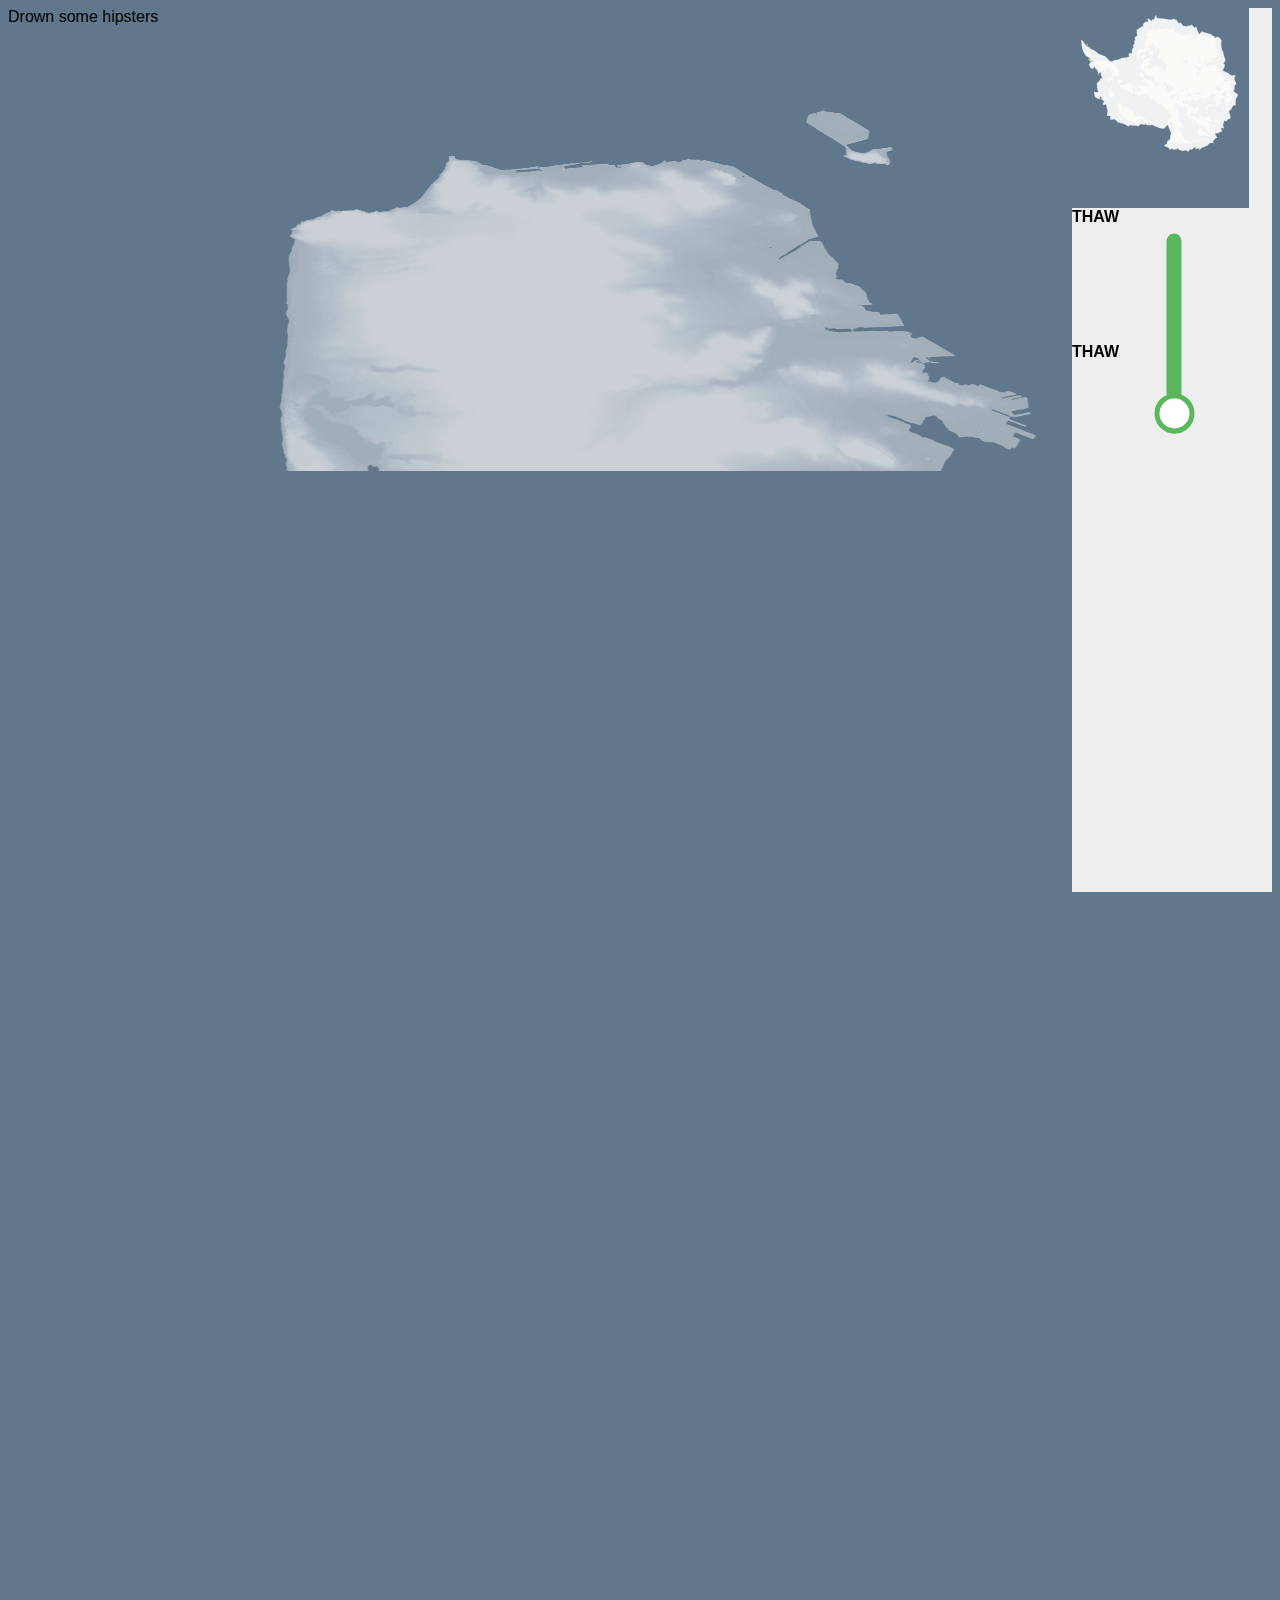
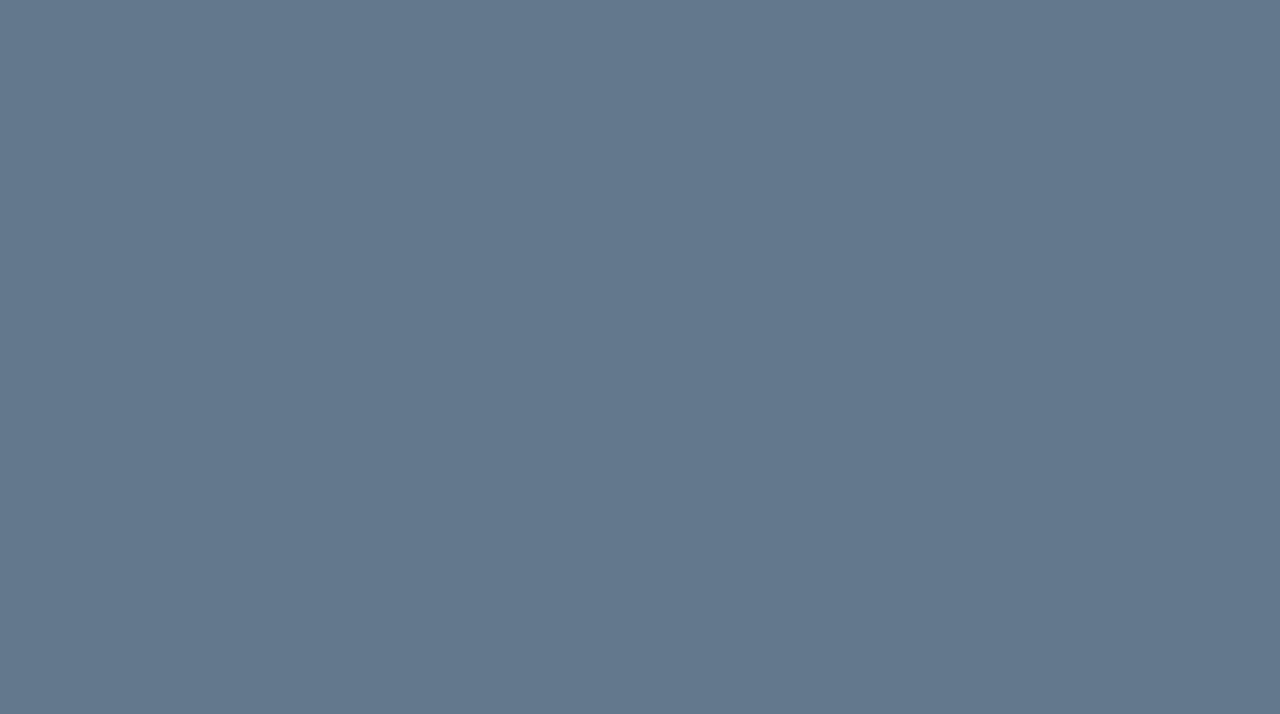
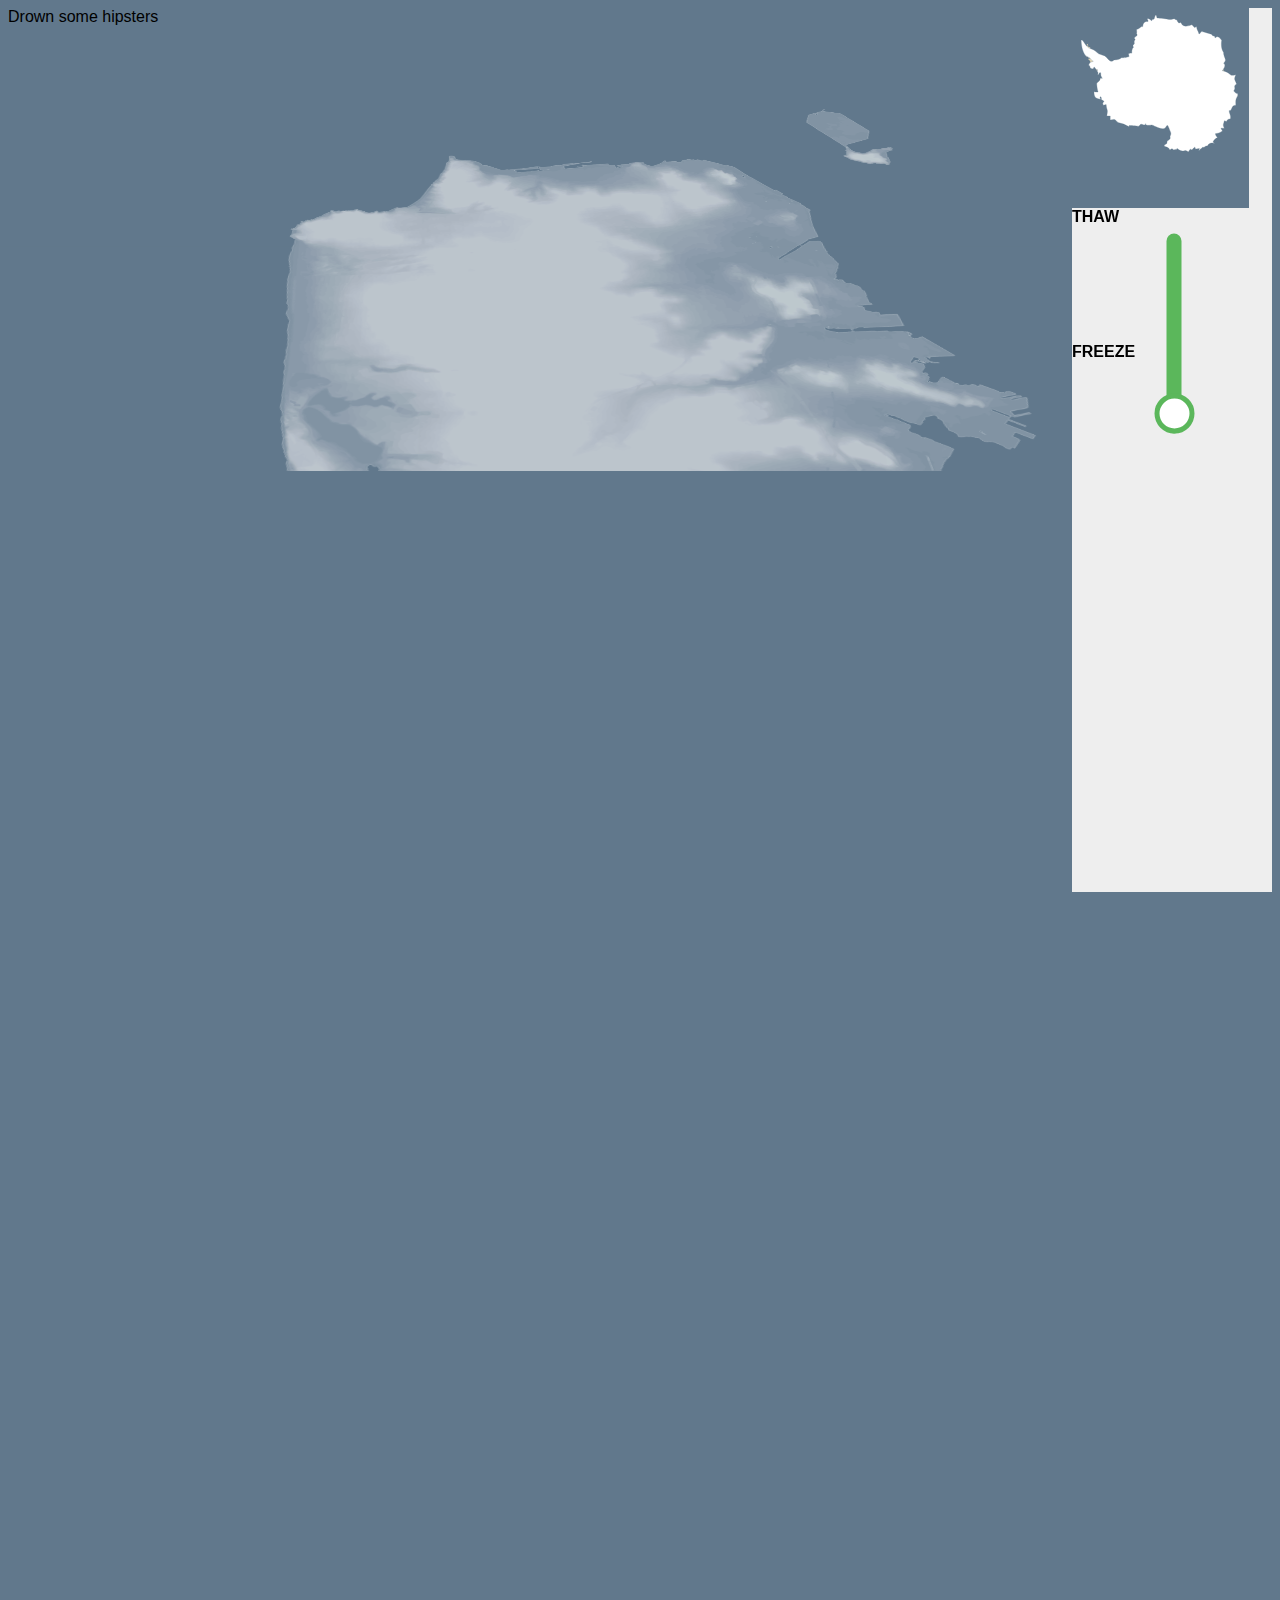
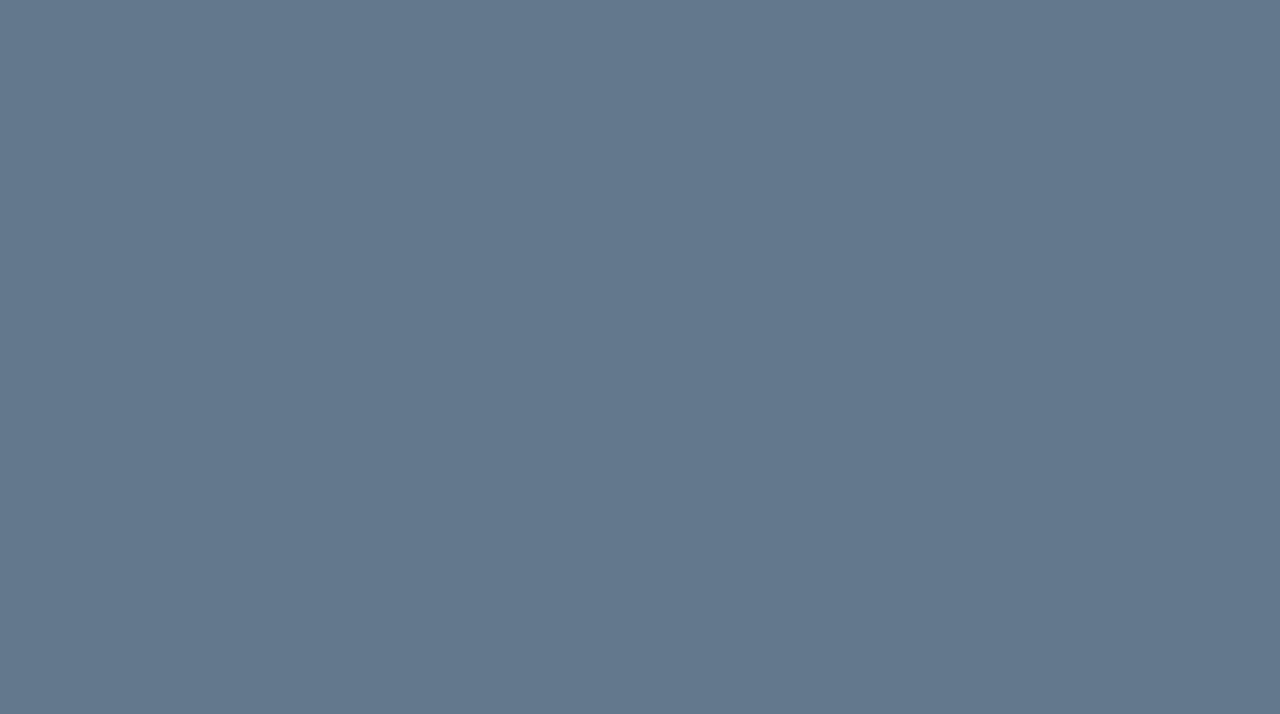
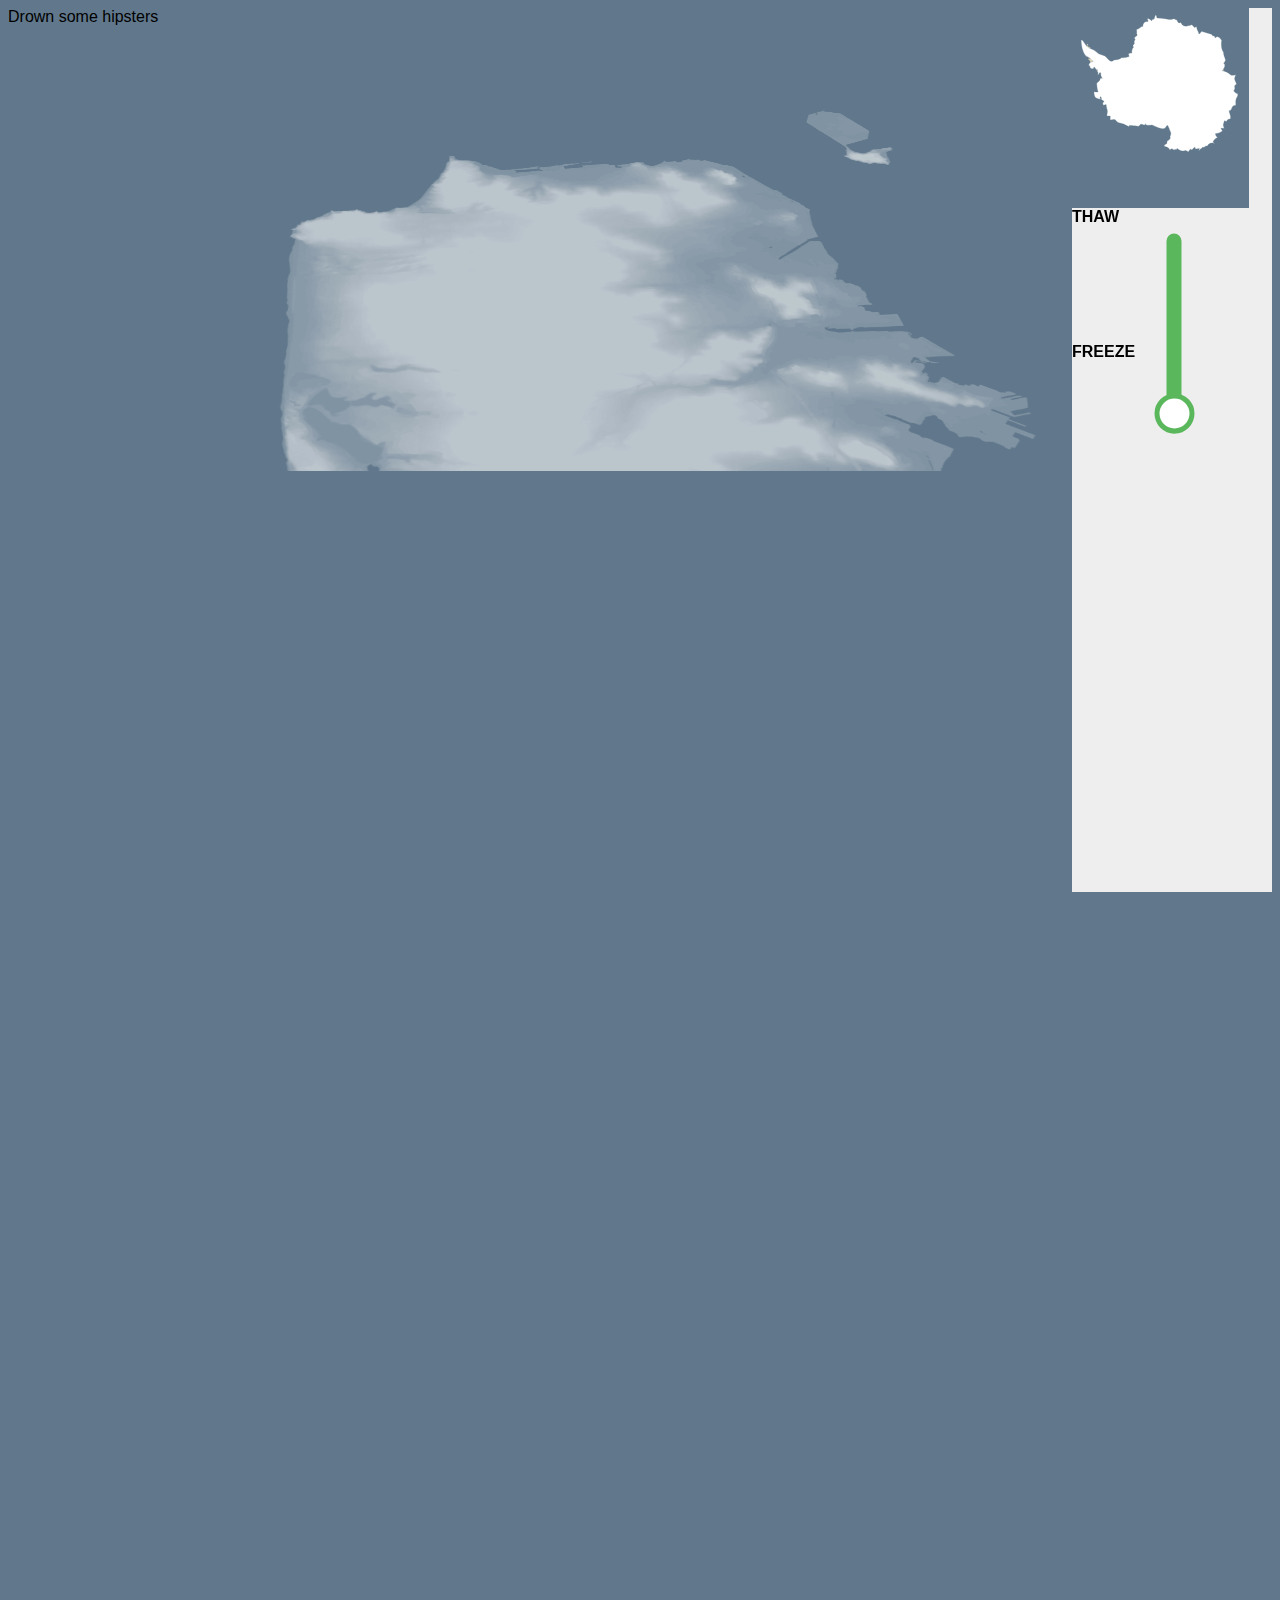
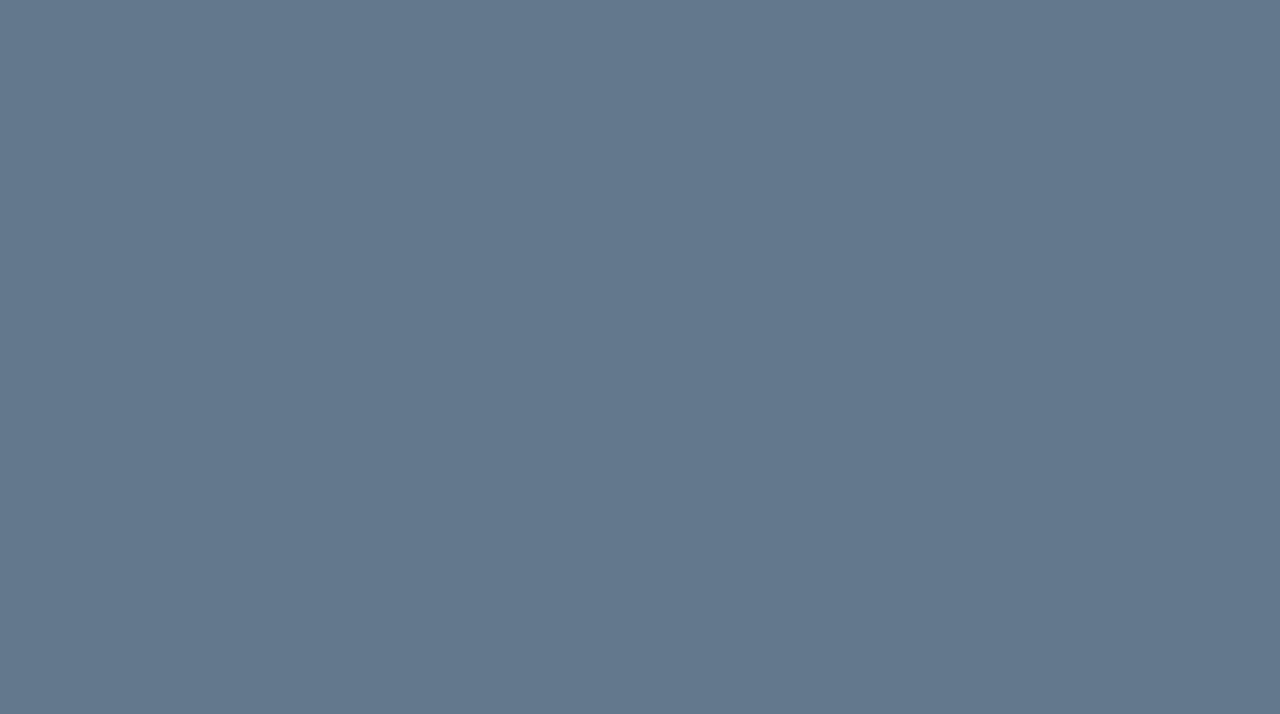
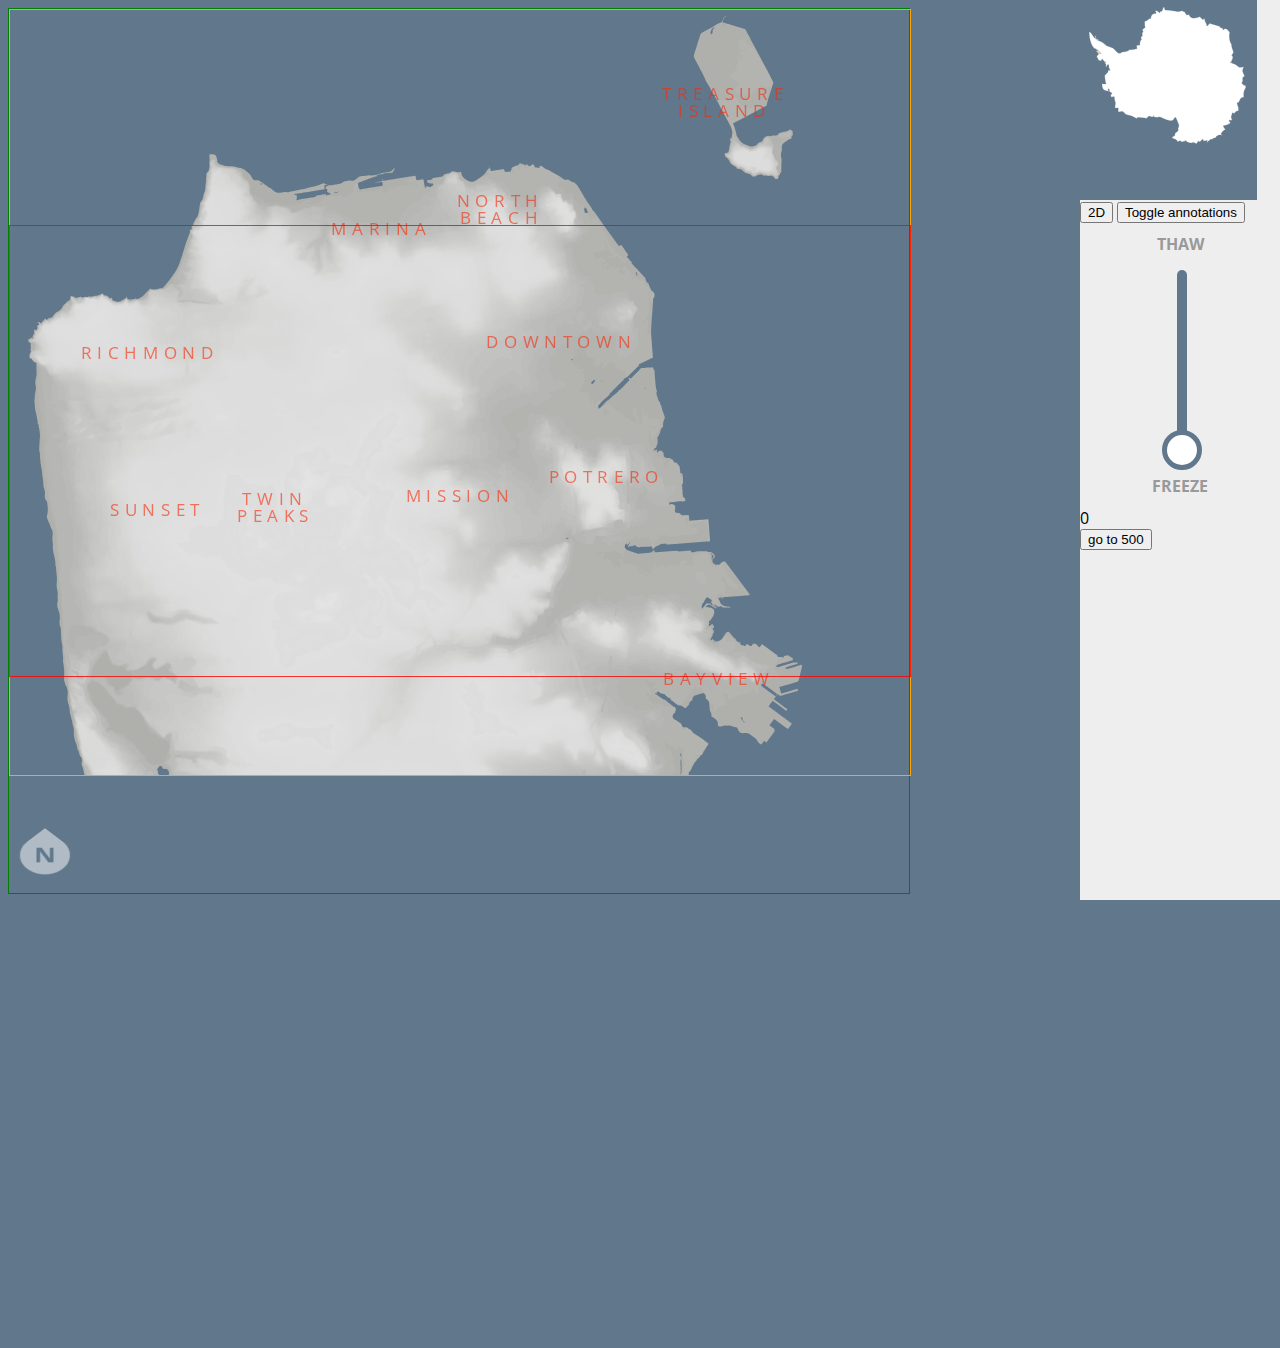
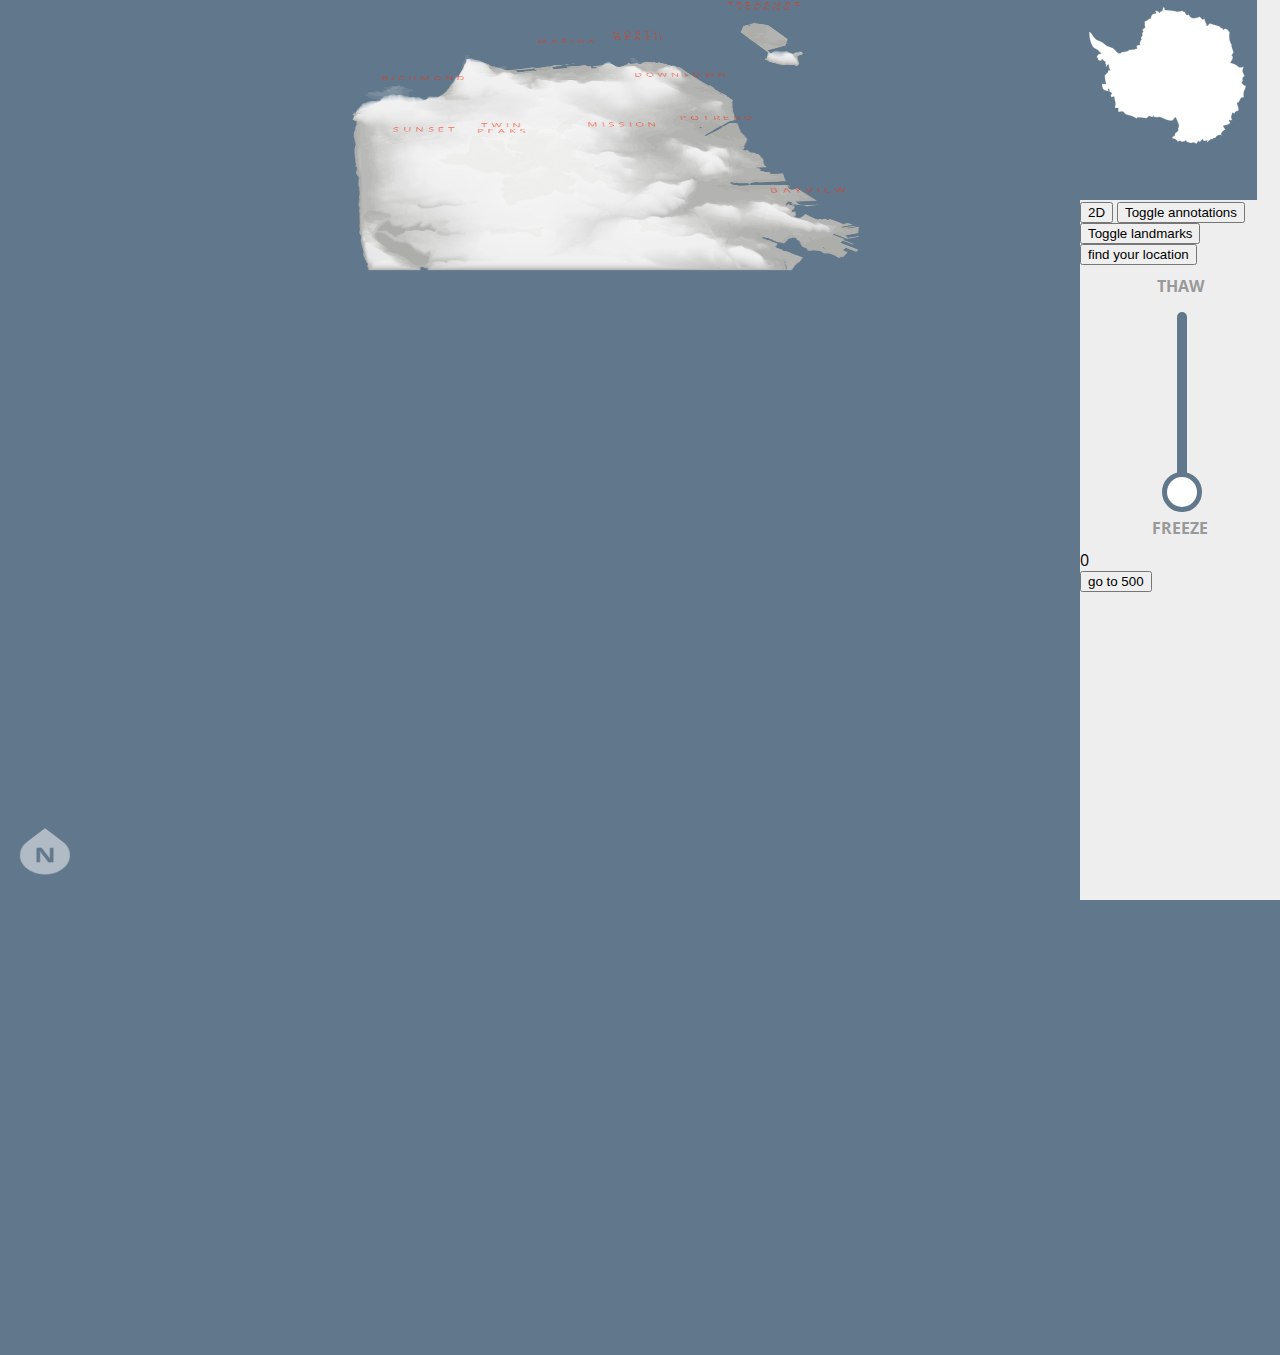
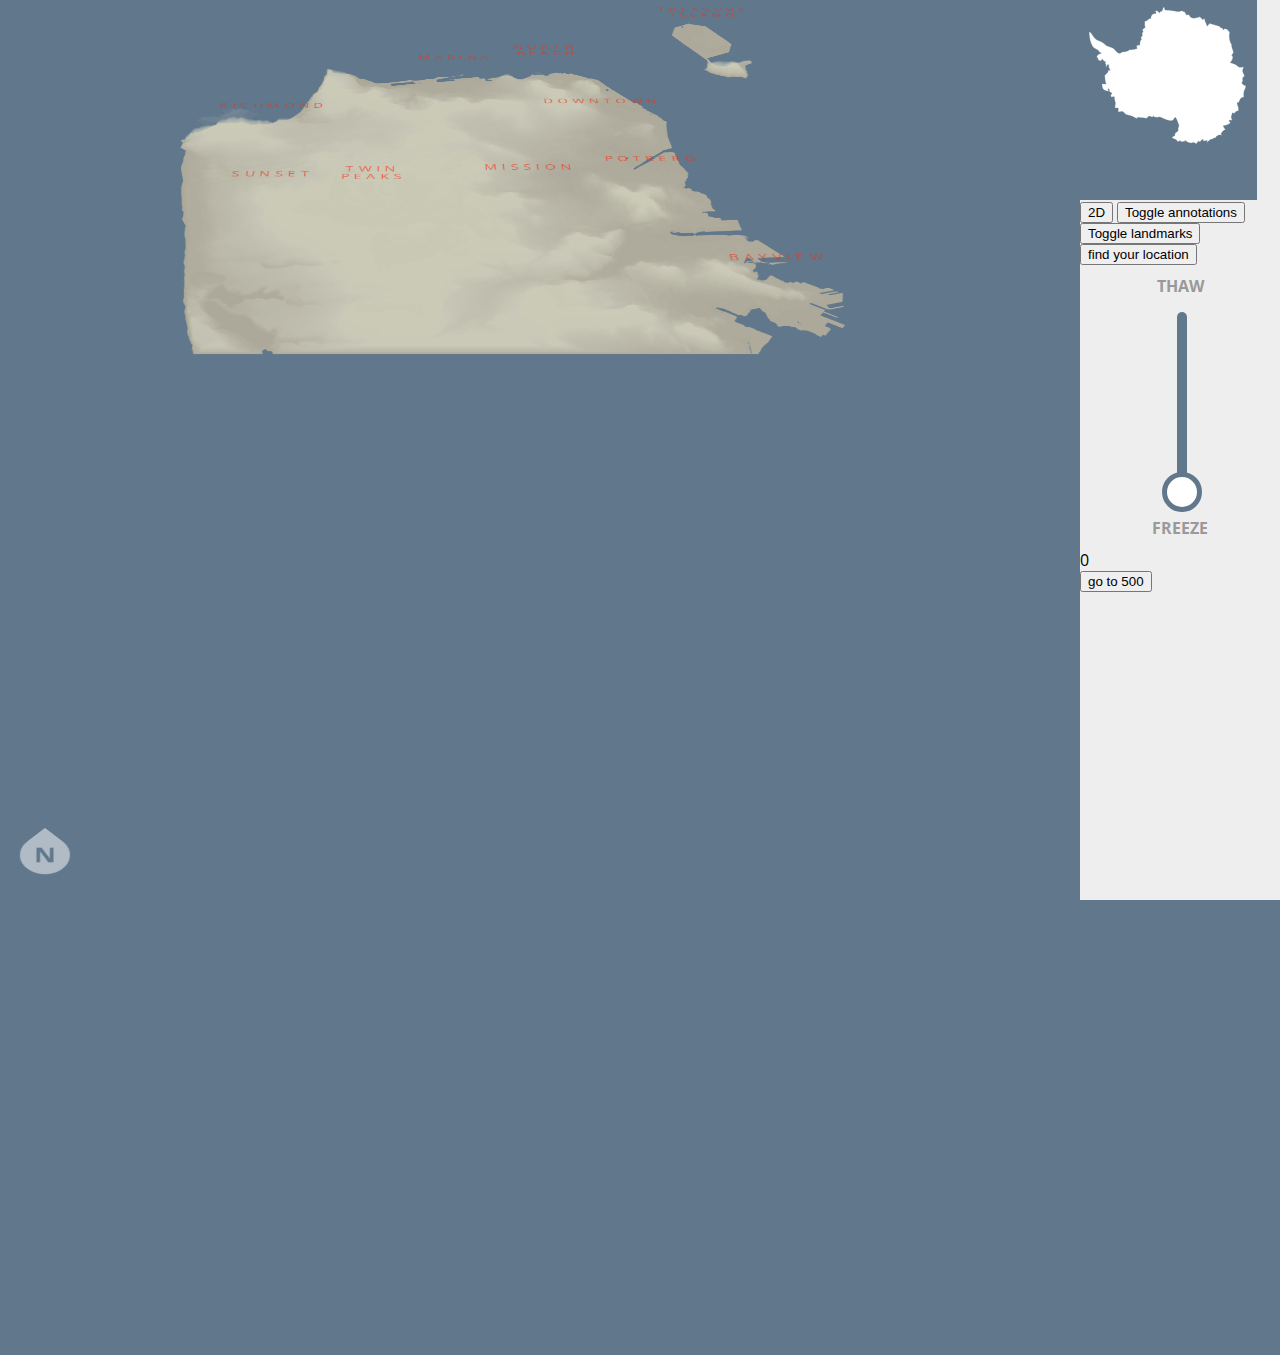
